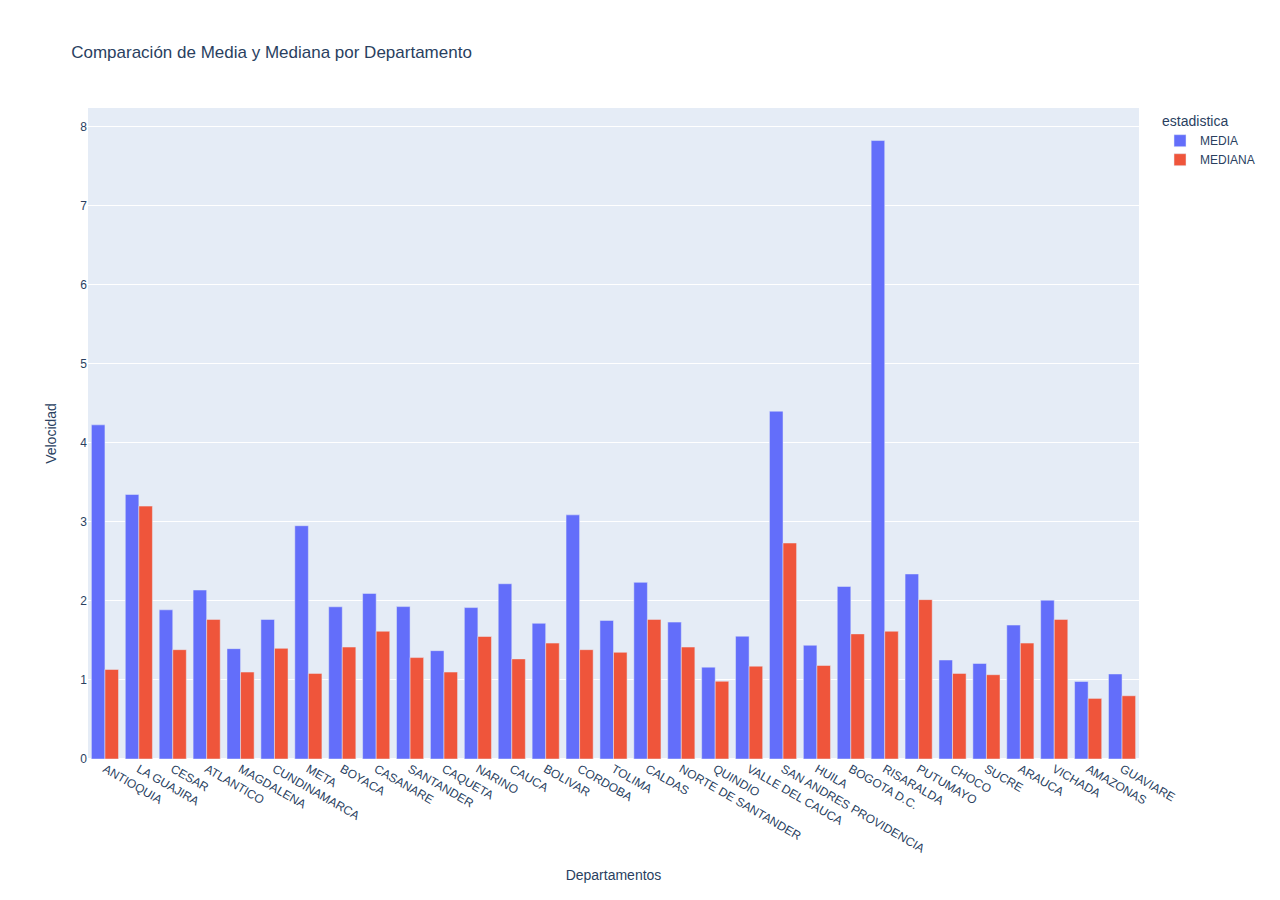
==== static/graphs/departamento_media_mediana.html @ 96f7b8e5 "Add graficas de departamentos" ====
<html>
<head><meta charset="utf-8" /></head>
<body>
    <div>                        <script type="text/javascript">window.PlotlyConfig = {MathJaxConfig: 'local'};</script>
        <script type="text/javascript">/**
* plotly.js v2.27.0
* Copyright 2012-2023, Plotly, Inc.
* All rights reserved.
* Licensed under the MIT license
*/
/*! For license information please see plotly.min.js.LICENSE.txt */
!function(t,e){"object"==typeof exports&&"object"==typeof module?module.exports=e():"function"==typeof define&&define.amd?define([],e):"object"==typeof exports?exports.Plotly=e():t.Plotly=e()}(self,(function(){return function(){var t={98847:function(t,e,r){"use strict";var n=r(71828),i={"X,X div":'direction:ltr;font-family:"Open Sans",verdana,arial,sans-serif;margin:0;padding:0;',"X input,X button":'font-family:"Open Sans",verdana,arial,sans-serif;',"X input:focus,X button:focus":"outline:none;","X a":"text-decoration:none;","X a:hover":"text-decoration:none;","X .crisp":"shape-rendering:crispEdges;","X .user-select-none":"-webkit-user-select:none;-moz-user-select:none;-ms-user-select:none;-o-user-select:none;user-select:none;","X svg":"overflow:hidden;","X svg a":"fill:#447adb;","X svg a:hover":"fill:#3c6dc5;","X .main-svg":"position:absolute;top:0;left:0;pointer-events:none;","X .main-svg .draglayer":"pointer-events:all;","X .cursor-default":"cursor:default;","X .cursor-pointer":"cursor:pointer;","X .cursor-crosshair":"cursor:crosshair;","X .cursor-move":"cursor:move;","X .cursor-col-resize":"cursor:col-resize;","X .cursor-row-resize":"cursor:row-resize;","X .cursor-ns-resize":"cursor:ns-resize;","X .cursor-ew-resize":"cursor:ew-resize;","X .cursor-sw-resize":"cursor:sw-resize;","X .cursor-s-resize":"cursor:s-resize;","X .cursor-se-resize":"cursor:se-resize;","X .cursor-w-resize":"cursor:w-resize;","X .cursor-e-resize":"cursor:e-resize;","X .cursor-nw-resize":"cursor:nw-resize;","X .cursor-n-resize":"cursor:n-resize;","X .cursor-ne-resize":"cursor:ne-resize;","X .cursor-grab":"cursor:-webkit-grab;cursor:grab;","X .modebar":"position:absolute;top:2px;right:2px;","X .ease-bg":"-webkit-transition:background-color .3s ease 0s;-moz-transition:background-color .3s ease 0s;-ms-transition:background-color .3s ease 0s;-o-transition:background-color .3s ease 0s;transition:background-color .3s ease 0s;","X .modebar--hover>:not(.watermark)":"opacity:0;-webkit-transition:opacity .3s ease 0s;-moz-transition:opacity .3s ease 0s;-ms-transition:opacity .3s ease 0s;-o-transition:opacity .3s ease 0s;transition:opacity .3s ease 0s;","X:hover .modebar--hover .modebar-group":"opacity:1;","X .modebar-group":"float:left;display:inline-block;box-sizing:border-box;padding-left:8px;position:relative;vertical-align:middle;white-space:nowrap;","X .modebar-btn":"position:relative;font-size:16px;padding:3px 4px;height:22px;cursor:pointer;line-height:normal;box-sizing:border-box;","X .modebar-btn svg":"position:relative;top:2px;","X .modebar.vertical":"display:flex;flex-direction:column;flex-wrap:wrap;align-content:flex-end;max-height:100%;","X .modebar.vertical svg":"top:-1px;","X .modebar.vertical .modebar-group":"display:block;float:none;padding-left:0px;padding-bottom:8px;","X .modebar.vertical .modebar-group .modebar-btn":"display:block;text-align:center;","X [data-title]:before,X [data-title]:after":"position:absolute;-webkit-transform:translate3d(0, 0, 0);-moz-transform:translate3d(0, 0, 0);-ms-transform:translate3d(0, 0, 0);-o-transform:translate3d(0, 0, 0);transform:translate3d(0, 0, 0);display:none;opacity:0;z-index:1001;pointer-events:none;top:110%;right:50%;","X [data-title]:hover:before,X [data-title]:hover:after":"display:block;opacity:1;","X [data-title]:before":'content:"";position:absolute;background:rgba(0,0,0,0);border:6px solid rgba(0,0,0,0);z-index:1002;margin-top:-12px;border-bottom-color:#69738a;margin-right:-6px;',"X [data-title]:after":"content:attr(data-title);background:#69738a;color:#fff;padding:8px 10px;font-size:12px;line-height:12px;white-space:nowrap;margin-right:-18px;border-radius:2px;","X .vertical [data-title]:before,X .vertical [data-title]:after":"top:0%;right:200%;","X .vertical [data-title]:before":"border:6px solid rgba(0,0,0,0);border-left-color:#69738a;margin-top:8px;margin-right:-30px;",Y:'font-family:"Open Sans",verdana,arial,sans-serif;position:fixed;top:50px;right:20px;z-index:10000;font-size:10pt;max-width:180px;',"Y p":"margin:0;","Y .notifier-note":"min-width:180px;max-width:250px;border:1px solid #fff;z-index:3000;margin:0;background-color:#8c97af;background-color:rgba(140,151,175,.9);color:#fff;padding:10px;overflow-wrap:break-word;word-wrap:break-word;-ms-hyphens:auto;-webkit-hyphens:auto;hyphens:auto;","Y .notifier-close":"color:#fff;opacity:.8;float:right;padding:0 5px;background:none;border:none;font-size:20px;font-weight:bold;line-height:20px;","Y .notifier-close:hover":"color:#444;text-decoration:none;cursor:pointer;"};for(var a in i){var o=a.replace(/^,/," ,").replace(/X/g,".js-plotly-plot .plotly").replace(/Y/g,".plotly-notifier");n.addStyleRule(o,i[a])}},98222:function(t,e,r){"use strict";t.exports=r(82887)},27206:function(t,e,r){"use strict";t.exports=r(60822)},59893:function(t,e,r){"use strict";t.exports=r(23381)},5224:function(t,e,r){"use strict";t.exports=r(83832)},59509:function(t,e,r){"use strict";t.exports=r(72201)},75557:function(t,e,r){"use strict";t.exports=r(91815)},40338:function(t,e,r){"use strict";t.exports=r(21462)},35080:function(t,e,r){"use strict";t.exports=r(51319)},61396:function(t,e,r){"use strict";t.exports=r(57516)},40549:function(t,e,r){"use strict";t.exports=r(98128)},49866:function(t,e,r){"use strict";t.exports=r(99442)},36089:function(t,e,r){"use strict";t.exports=r(93740)},19548:function(t,e,r){"use strict";t.exports=r(8729)},35831:function(t,e,r){"use strict";t.exports=r(93814)},61039:function(t,e,r){"use strict";t.exports=r(14382)},97040:function(t,e,r){"use strict";t.exports=r(51759)},77986:function(t,e,r){"use strict";t.exports=r(10421)},24296:function(t,e,r){"use strict";t.exports=r(43102)},58872:function(t,e,r){"use strict";t.exports=r(92165)},29626:function(t,e,r){"use strict";t.exports=r(3325)},65591:function(t,e,r){"use strict";t.exports=r(36071)},69738:function(t,e,r){"use strict";t.exports=r(43905)},92650:function(t,e,r){"use strict";t.exports=r(35902)},35630:function(t,e,r){"use strict";t.exports=r(69816)},73434:function(t,e,r){"use strict";t.exports=r(94507)},27909:function(t,e,r){"use strict";var n=r(19548);n.register([r(27206),r(5224),r(58872),r(65591),r(69738),r(92650),r(49866),r(25743),r(6197),r(97040),r(85461),r(73434),r(54201),r(81299),r(47645),r(35630),r(77986),r(83043),r(93005),r(96881),r(4534),r(50581),r(40549),r(77900),r(47582),r(35080),r(21641),r(17280),r(5861),r(29626),r(10021),r(65317),r(96268),r(61396),r(35831),r(16122),r(46163),r(40344),r(40338),r(48131),r(36089),r(55334),r(75557),r(19440),r(99488),r(59893),r(97393),r(98222),r(61039),r(24296),r(66398),r(59509)]),t.exports=n},46163:function(t,e,r){"use strict";t.exports=r(15154)},96881:function(t,e,r){"use strict";t.exports=r(64943)},50581:function(t,e,r){"use strict";t.exports=r(21164)},55334:function(t,e,r){"use strict";t.exports=r(54186)},65317:function(t,e,r){"use strict";t.exports=r(94873)},10021:function(t,e,r){"use strict";t.exports=r(67618)},54201:function(t,e,r){"use strict";t.exports=r(58810)},5861:function(t,e,r){"use strict";t.exports=r(20593)},16122:function(t,e,r){"use strict";t.exports=r(29396)},83043:function(t,e,r){"use strict";t.exports=r(13551)},48131:function(t,e,r){"use strict";t.exports=r(46858)},47582:function(t,e,r){"use strict";t.exports=r(17988)},21641:function(t,e,r){"use strict";t.exports=r(68868)},96268:function(t,e,r){"use strict";t.exports=r(20467)},19440:function(t,e,r){"use strict";t.exports=r(91271)},99488:function(t,e,r){"use strict";t.exports=r(21461)},97393:function(t,e,r){"use strict";t.exports=r(85956)},25743:function(t,e,r){"use strict";t.exports=r(52979)},66398:function(t,e,r){"use strict";t.exports=r(32275)},17280:function(t,e,r){"use strict";t.exports=r(6419)},77900:function(t,e,r){"use strict";t.exports=r(61510)},81299:function(t,e,r){"use strict";t.exports=r(87619)},93005:function(t,e,r){"use strict";t.exports=r(93601)},40344:function(t,e,r){"use strict";t.exports=r(96595)},47645:function(t,e,r){"use strict";t.exports=r(70954)},6197:function(t,e,r){"use strict";t.exports=r(47462)},4534:function(t,e,r){"use strict";t.exports=r(17659)},85461:function(t,e,r){"use strict";t.exports=r(19990)},82884:function(t){"use strict";t.exports=[{path:"",backoff:0},{path:"M-2.4,-3V3L0.6,0Z",backoff:.6},{path:"M-3.7,-2.5V2.5L1.3,0Z",backoff:1.3},{path:"M-4.45,-3L-1.65,-0.2V0.2L-4.45,3L1.55,0Z",backoff:1.55},{path:"M-2.2,-2.2L-0.2,-0.2V0.2L-2.2,2.2L-1.4,3L1.6,0L-1.4,-3Z",backoff:1.6},{path:"M-4.4,-2.1L-0.6,-0.2V0.2L-4.4,2.1L-4,3L2,0L-4,-3Z",backoff:2},{path:"M2,0A2,2 0 1,1 0,-2A2,2 0 0,1 2,0Z",backoff:0,noRotate:!0},{path:"M2,2V-2H-2V2Z",backoff:0,noRotate:!0}]},50215:function(t,e,r){"use strict";var n=r(82884),i=r(41940),a=r(85555),o=r(44467).templatedArray;r(24695),t.exports=o("annotation",{visible:{valType:"boolean",dflt:!0,editType:"calc+arraydraw"},text:{valType:"string",editType:"calc+arraydraw"},textangle:{valType:"angle",dflt:0,editType:"calc+arraydraw"},font:i({editType:"calc+arraydraw",colorEditType:"arraydraw"}),width:{valType:"number",min:1,dflt:null,editType:"calc+arraydraw"},height:{valType:"number",min:1,dflt:null,editType:"calc+arraydraw"},opacity:{valType:"number",min:0,max:1,dflt:1,editType:"arraydraw"},align:{valType:"enumerated",values:["left","center","right"],dflt:"center",editType:"arraydraw"},valign:{valType:"enumerated",values:["top","middle","bottom"],dflt:"middle",editType:"arraydraw"},bgcolor:{valType:"color",dflt:"rgba(0,0,0,0)",editType:"arraydraw"},bordercolor:{valType:"color",dflt:"rgba(0,0,0,0)",editType:"arraydraw"},borderpad:{valType:"number",min:0,dflt:1,editType:"calc+arraydraw"},borderwidth:{valType:"number",min:0,dflt:1,editType:"calc+arraydraw"},showarrow:{valType:"boolean",dflt:!0,editType:"calc+arraydraw"},arrowcolor:{valType:"color",editType:"arraydraw"},arrowhead:{valType:"integer",min:0,max:n.length,dflt:1,editType:"arraydraw"},startarrowhead:{valType:"integer",min:0,max:n.length,dflt:1,editType:"arraydraw"},arrowside:{valType:"flaglist",flags:["end","start"],extras:["none"],dflt:"end",editType:"arraydraw"},arrowsize:{valType:"number",min:.3,dflt:1,editType:"calc+arraydraw"},startarrowsize:{valType:"number",min:.3,dflt:1,editType:"calc+arraydraw"},arrowwidth:{valType:"number",min:.1,editType:"calc+arraydraw"},standoff:{valType:"number",min:0,dflt:0,editType:"calc+arraydraw"},startstandoff:{valType:"number",min:0,dflt:0,editType:"calc+arraydraw"},ax:{valType:"any",editType:"calc+arraydraw"},ay:{valType:"any",editType:"calc+arraydraw"},axref:{valType:"enumerated",dflt:"pixel",values:["pixel",a.idRegex.x.toString()],editType:"calc"},ayref:{valType:"enumerated",dflt:"pixel",values:["pixel",a.idRegex.y.toString()],editType:"calc"},xref:{valType:"enumerated",values:["paper",a.idRegex.x.toString()],editType:"calc"},x:{valType:"any",editType:"calc+arraydraw"},xanchor:{valType:"enumerated",values:["auto","left","center","right"],dflt:"auto",editType:"calc+arraydraw"},xshift:{valType:"number",dflt:0,editType:"calc+arraydraw"},yref:{valType:"enumerated",values:["paper",a.idRegex.y.toString()],editType:"calc"},y:{valType:"any",editType:"calc+arraydraw"},yanchor:{valType:"enumerated",values:["auto","top","middle","bottom"],dflt:"auto",editType:"calc+arraydraw"},yshift:{valType:"number",dflt:0,editType:"calc+arraydraw"},clicktoshow:{valType:"enumerated",values:[!1,"onoff","onout"],dflt:!1,editType:"arraydraw"},xclick:{valType:"any",editType:"arraydraw"},yclick:{valType:"any",editType:"arraydraw"},hovertext:{valType:"string",editType:"arraydraw"},hoverlabel:{bgcolor:{valType:"color",editType:"arraydraw"},bordercolor:{valType:"color",editType:"arraydraw"},font:i({editType:"arraydraw"}),editType:"arraydraw"},captureevents:{valType:"boolean",editType:"arraydraw"},editType:"calc",_deprecated:{ref:{valType:"string",editType:"calc"}}})},3749:function(t,e,r){"use strict";var n=r(71828),i=r(89298),a=r(92605).draw;function o(t){var e=t._fullLayout;n.filterVisible(e.annotations).forEach((function(e){var r=i.getFromId(t,e.xref),n=i.getFromId(t,e.yref),a=i.getRefType(e.xref),o=i.getRefType(e.yref);e._extremes={},"range"===a&&s(e,r),"range"===o&&s(e,n)}))}function s(t,e){var r,n=e._id,a=n.charAt(0),o=t[a],s=t["a"+a],l=t[a+"ref"],u=t["a"+a+"ref"],c=t["_"+a+"padplus"],f=t["_"+a+"padminus"],h={x:1,y:-1}[a]*t[a+"shift"],p=3*t.arrowsize*t.arrowwidth||0,d=p+h,v=p-h,g=3*t.startarrowsize*t.arrowwidth||0,y=g+h,m=g-h;if(u===l){var x=i.findExtremes(e,[e.r2c(o)],{ppadplus:d,ppadminus:v}),b=i.findExtremes(e,[e.r2c(s)],{ppadplus:Math.max(c,y),ppadminus:Math.max(f,m)});r={min:[x.min[0],b.min[0]],max:[x.max[0],b.max[0]]}}else y=s?y+s:y,m=s?m-s:m,r=i.findExtremes(e,[e.r2c(o)],{ppadplus:Math.max(c,d,y),ppadminus:Math.max(f,v,m)});t._extremes[n]=r}t.exports=function(t){var e=t._fullLayout;if(n.filterVisible(e.annotations).length&&t._fullData.length)return n.syncOrAsync([a,o],t)}},44317:function(t,e,r){"use strict";var n=r(71828),i=r(73972),a=r(44467).arrayEditor;function o(t,e){var r,n,i,a,o,l,u,c=t._fullLayout.annotations,f=[],h=[],p=[],d=(e||[]).length;for(r=0;r<c.length;r++)if(a=(i=c[r]).clicktoshow){for(n=0;n<d;n++)if(l=(o=e[n]).xaxis,u=o.yaxis,l._id===i.xref&&u._id===i.yref&&l.d2r(o.x)===s(i._xclick,l)&&u.d2r(o.y)===s(i._yclick,u)){(i.visible?"onout"===a?h:p:f).push(r);break}n===d&&i.visible&&"onout"===a&&h.push(r)}return{on:f,off:h,explicitOff:p}}function s(t,e){return"log"===e.type?e.l2r(t):e.d2r(t)}t.exports={hasClickToShow:function(t,e){var r=o(t,e);return r.on.length>0||r.explicitOff.length>0},onClick:function(t,e){var r,s,l=o(t,e),u=l.on,c=l.off.concat(l.explicitOff),f={},h=t._fullLayout.annotations;if(u.length||c.length){for(r=0;r<u.length;r++)(s=a(t.layout,"annotations",h[u[r]])).modifyItem("visible",!0),n.extendFlat(f,s.getUpdateObj());for(r=0;r<c.length;r++)(s=a(t.layout,"annotations",h[c[r]])).modifyItem("visible",!1),n.extendFlat(f,s.getUpdateObj());return i.call("update",t,{},f)}}}},25625:function(t,e,r){"use strict";var n=r(71828),i=r(7901);t.exports=function(t,e,r,a){a("opacity");var o=a("bgcolor"),s=a("bordercolor"),l=i.opacity(s);a("borderpad");var u=a("borderwidth"),c=a("showarrow");if(a("text",c?" ":r._dfltTitle.annotation),a("textangle"),n.coerceFont(a,"font",r.font),a("width"),a("align"),a("height")&&a("valign"),c){var f,h,p=a("arrowside");-1!==p.indexOf("end")&&(f=a("arrowhead"),h=a("arrowsize")),-1!==p.indexOf("start")&&(a("startarrowhead",f),a("startarrowsize",h)),a("arrowcolor",l?e.bordercolor:i.defaultLine),a("arrowwidth",2*(l&&u||1)),a("standoff"),a("startstandoff")}var d=a("hovertext"),v=r.hoverlabel||{};if(d){var g=a("hoverlabel.bgcolor",v.bgcolor||(i.opacity(o)?i.rgb(o):i.defaultLine)),y=a("hoverlabel.bordercolor",v.bordercolor||i.contrast(g));n.coerceFont(a,"hoverlabel.font",{family:v.font.family,size:v.font.size,color:v.font.color||y})}a("captureevents",!!d)}},94128:function(t,e,r){"use strict";var n=r(92770),i=r(58163);t.exports=function(t,e,r,a){e=e||{};var o="log"===r&&"linear"===e.type,s="linear"===r&&"log"===e.type;if(o||s)for(var l,u,c=t._fullLayout.annotations,f=e._id.charAt(0),h=0;h<c.length;h++)l=c[h],u="annotations["+h+"].",l[f+"ref"]===e._id&&p(f),l["a"+f+"ref"]===e._id&&p("a"+f);function p(t){var r=l[t],s=null;s=o?i(r,e.range):Math.pow(10,r),n(s)||(s=null),a(u+t,s)}}},84046:function(t,e,r){"use strict";var n=r(71828),i=r(89298),a=r(85501),o=r(25625),s=r(50215);function l(t,e,r){function a(r,i){return n.coerce(t,e,s,r,i)}var l=a("visible"),u=a("clicktoshow");if(l||u){o(t,e,r,a);for(var c=e.showarrow,f=["x","y"],h=[-10,-30],p={_fullLayout:r},d=0;d<2;d++){var v=f[d],g=i.coerceRef(t,e,p,v,"","paper");if("paper"!==g&&i.getFromId(p,g)._annIndices.push(e._index),i.coercePosition(e,p,a,g,v,.5),c){var y="a"+v,m=i.coerceRef(t,e,p,y,"pixel",["pixel","paper"]);"pixel"!==m&&m!==g&&(m=e[y]="pixel");var x="pixel"===m?h[d]:.4;i.coercePosition(e,p,a,m,y,x)}a(v+"anchor"),a(v+"shift")}if(n.noneOrAll(t,e,["x","y"]),c&&n.noneOrAll(t,e,["ax","ay"]),u){var b=a("xclick"),_=a("yclick");e._xclick=void 0===b?e.x:i.cleanPosition(b,p,e.xref),e._yclick=void 0===_?e.y:i.cleanPosition(_,p,e.yref)}}}t.exports=function(t,e){a(t,e,{name:"annotations",handleItemDefaults:l})}},92605:function(t,e,r){"use strict";var n=r(39898),i=r(73972),a=r(74875),o=r(71828),s=o.strTranslate,l=r(89298),u=r(7901),c=r(91424),f=r(30211),h=r(63893),p=r(6964),d=r(28569),v=r(44467).arrayEditor,g=r(13011);function y(t,e){var r=t._fullLayout.annotations[e]||{},n=l.getFromId(t,r.xref),i=l.getFromId(t,r.yref);n&&n.setScale(),i&&i.setScale(),x(t,r,e,!1,n,i)}function m(t,e,r,n,i){var a=i[r],o=i[r+"ref"],s=-1!==r.indexOf("y"),u="domain"===l.getRefType(o),c=s?n.h:n.w;return t?u?a+(s?-e:e)/t._length:t.p2r(t.r2p(a)+e):a+(s?-e:e)/c}function x(t,e,r,a,y,x){var b,_,w=t._fullLayout,T=t._fullLayout._size,k=t._context.edits;a?(b="annotation-"+a,_=a+".annotations"):(b="annotation",_="annotations");var A=v(t.layout,_,e),M=A.modifyBase,S=A.modifyItem,E=A.getUpdateObj;w._infolayer.selectAll("."+b+'[data-index="'+r+'"]').remove();var L="clip"+w._uid+"_ann"+r;if(e._input&&!1!==e.visible){var C={x:{},y:{}},P=+e.textangle||0,O=w._infolayer.append("g").classed(b,!0).attr("data-index",String(r)).style("opacity",e.opacity),I=O.append("g").classed("annotation-text-g",!0),D=k[e.showarrow?"annotationTail":"annotationPosition"],z=e.captureevents||k.annotationText||D,R=I.append("g").style("pointer-events",z?"all":null).call(p,"pointer").on("click",(function(){t._dragging=!1,t.emit("plotly_clickannotation",Z(n.event))}));e.hovertext&&R.on("mouseover",(function(){var r=e.hoverlabel,n=r.font,i=this.getBoundingClientRect(),a=t.getBoundingClientRect();f.loneHover({x0:i.left-a.left,x1:i.right-a.left,y:(i.top+i.bottom)/2-a.top,text:e.hovertext,color:r.bgcolor,borderColor:r.bordercolor,fontFamily:n.family,fontSize:n.size,fontColor:n.color},{container:w._hoverlayer.node(),outerContainer:w._paper.node(),gd:t})})).on("mouseout",(function(){f.loneUnhover(w._hoverlayer.node())}));var F=e.borderwidth,B=e.borderpad,N=F+B,j=R.append("rect").attr("class","bg").style("stroke-width",F+"px").call(u.stroke,e.bordercolor).call(u.fill,e.bgcolor),U=e.width||e.height,V=w._topclips.selectAll("#"+L).data(U?[0]:[]);V.enter().append("clipPath").classed("annclip",!0).attr("id",L).append("rect"),V.exit().remove();var H=e.font,q=w._meta?o.templateString(e.text,w._meta):e.text,G=R.append("text").classed("annotation-text",!0).text(q);k.annotationText?G.call(h.makeEditable,{delegate:R,gd:t}).call(Y).on("edit",(function(r){e.text=r,this.call(Y),S("text",r),y&&y.autorange&&M(y._name+".autorange",!0),x&&x.autorange&&M(x._name+".autorange",!0),i.call("_guiRelayout",t,E())})):G.call(Y)}else n.selectAll("#"+L).remove();function Z(t){var n={index:r,annotation:e._input,fullAnnotation:e,event:t};return a&&(n.subplotId=a),n}function Y(r){return r.call(c.font,H).attr({"text-anchor":{left:"start",right:"end"}[e.align]||"middle"}),h.convertToTspans(r,t,W),r}function W(){var r=G.selectAll("a");1===r.size()&&r.text()===G.text()&&R.insert("a",":first-child").attr({"xlink:xlink:href":r.attr("xlink:href"),"xlink:xlink:show":r.attr("xlink:show")}).style({cursor:"pointer"}).node().appendChild(j.node());var n=R.select(".annotation-text-math-group"),f=!n.empty(),v=c.bBox((f?n:G).node()),b=v.width,_=v.height,A=e.width||b,z=e.height||_,B=Math.round(A+2*N),H=Math.round(z+2*N);function q(t,e){return"auto"===e&&(e=t<1/3?"left":t>2/3?"right":"center"),{center:0,middle:0,left:.5,bottom:-.5,right:-.5,top:.5}[e]}for(var Y=!1,W=["x","y"],X=0;X<W.length;X++){var J,K,$,Q,tt,et=W[X],rt=e[et+"ref"]||et,nt=e["a"+et+"ref"],it={x:y,y:x}[et],at=(P+("x"===et?0:-90))*Math.PI/180,ot=B*Math.cos(at),st=H*Math.sin(at),lt=Math.abs(ot)+Math.abs(st),ut=e[et+"anchor"],ct=e[et+"shift"]*("x"===et?1:-1),ft=C[et],ht=l.getRefType(rt);if(it&&"domain"!==ht){var pt=it.r2fraction(e[et]);(pt<0||pt>1)&&(nt===rt?((pt=it.r2fraction(e["a"+et]))<0||pt>1)&&(Y=!0):Y=!0),J=it._offset+it.r2p(e[et]),Q=.5}else{var dt="domain"===ht;"x"===et?($=e[et],J=dt?it._offset+it._length*$:J=T.l+T.w*$):($=1-e[et],J=dt?it._offset+it._length*$:J=T.t+T.h*$),Q=e.showarrow?.5:$}if(e.showarrow){ft.head=J;var vt=e["a"+et];if(tt=ot*q(.5,e.xanchor)-st*q(.5,e.yanchor),nt===rt){var gt=l.getRefType(nt);"domain"===gt?("y"===et&&(vt=1-vt),ft.tail=it._offset+it._length*vt):"paper"===gt?"y"===et?(vt=1-vt,ft.tail=T.t+T.h*vt):ft.tail=T.l+T.w*vt:ft.tail=it._offset+it.r2p(vt),K=tt}else ft.tail=J+vt,K=tt+vt;ft.text=ft.tail+tt;var yt=w["x"===et?"width":"height"];if("paper"===rt&&(ft.head=o.constrain(ft.head,1,yt-1)),"pixel"===nt){var mt=-Math.max(ft.tail-3,ft.text),xt=Math.min(ft.tail+3,ft.text)-yt;mt>0?(ft.tail+=mt,ft.text+=mt):xt>0&&(ft.tail-=xt,ft.text-=xt)}ft.tail+=ct,ft.head+=ct}else K=tt=lt*q(Q,ut),ft.text=J+tt;ft.text+=ct,tt+=ct,K+=ct,e["_"+et+"padplus"]=lt/2+K,e["_"+et+"padminus"]=lt/2-K,e["_"+et+"size"]=lt,e["_"+et+"shift"]=tt}if(Y)R.remove();else{var bt=0,_t=0;if("left"!==e.align&&(bt=(A-b)*("center"===e.align?.5:1)),"top"!==e.valign&&(_t=(z-_)*("middle"===e.valign?.5:1)),f)n.select("svg").attr({x:N+bt-1,y:N+_t}).call(c.setClipUrl,U?L:null,t);else{var wt=N+_t-v.top,Tt=N+bt-v.left;G.call(h.positionText,Tt,wt).call(c.setClipUrl,U?L:null,t)}V.select("rect").call(c.setRect,N,N,A,z),j.call(c.setRect,F/2,F/2,B-F,H-F),R.call(c.setTranslate,Math.round(C.x.text-B/2),Math.round(C.y.text-H/2)),I.attr({transform:"rotate("+P+","+C.x.text+","+C.y.text+")"});var kt,At=function(r,n){O.selectAll(".annotation-arrow-g").remove();var l=C.x.head,f=C.y.head,h=C.x.tail+r,p=C.y.tail+n,v=C.x.text+r,b=C.y.text+n,_=o.rotationXYMatrix(P,v,b),w=o.apply2DTransform(_),A=o.apply2DTransform2(_),L=+j.attr("width"),D=+j.attr("height"),z=v-.5*L,F=z+L,B=b-.5*D,N=B+D,U=[[z,B,z,N],[z,N,F,N],[F,N,F,B],[F,B,z,B]].map(A);if(!U.reduce((function(t,e){return t^!!o.segmentsIntersect(l,f,l+1e6,f+1e6,e[0],e[1],e[2],e[3])}),!1)){U.forEach((function(t){var e=o.segmentsIntersect(h,p,l,f,t[0],t[1],t[2],t[3]);e&&(h=e.x,p=e.y)}));var V=e.arrowwidth,H=e.arrowcolor,q=e.arrowside,G=O.append("g").style({opacity:u.opacity(H)}).classed("annotation-arrow-g",!0),Z=G.append("path").attr("d","M"+h+","+p+"L"+l+","+f).style("stroke-width",V+"px").call(u.stroke,u.rgb(H));if(g(Z,q,e),k.annotationPosition&&Z.node().parentNode&&!a){var Y=l,W=f;if(e.standoff){var X=Math.sqrt(Math.pow(l-h,2)+Math.pow(f-p,2));Y+=e.standoff*(h-l)/X,W+=e.standoff*(p-f)/X}var J,K,$=G.append("path").classed("annotation-arrow",!0).classed("anndrag",!0).classed("cursor-move",!0).attr({d:"M3,3H-3V-3H3ZM0,0L"+(h-Y)+","+(p-W),transform:s(Y,W)}).style("stroke-width",V+6+"px").call(u.stroke,"rgba(0,0,0,0)").call(u.fill,"rgba(0,0,0,0)");d.init({element:$.node(),gd:t,prepFn:function(){var t=c.getTranslate(R);J=t.x,K=t.y,y&&y.autorange&&M(y._name+".autorange",!0),x&&x.autorange&&M(x._name+".autorange",!0)},moveFn:function(t,r){var n=w(J,K),i=n[0]+t,a=n[1]+r;R.call(c.setTranslate,i,a),S("x",m(y,t,"x",T,e)),S("y",m(x,r,"y",T,e)),e.axref===e.xref&&S("ax",m(y,t,"ax",T,e)),e.ayref===e.yref&&S("ay",m(x,r,"ay",T,e)),G.attr("transform",s(t,r)),I.attr({transform:"rotate("+P+","+i+","+a+")"})},doneFn:function(){i.call("_guiRelayout",t,E());var e=document.querySelector(".js-notes-box-panel");e&&e.redraw(e.selectedObj)}})}}};e.showarrow&&At(0,0),D&&d.init({element:R.node(),gd:t,prepFn:function(){kt=I.attr("transform")},moveFn:function(t,r){var n="pointer";if(e.showarrow)e.axref===e.xref?S("ax",m(y,t,"ax",T,e)):S("ax",e.ax+t),e.ayref===e.yref?S("ay",m(x,r,"ay",T.w,e)):S("ay",e.ay+r),At(t,r);else{if(a)return;var i,o;if(y)i=m(y,t,"x",T,e);else{var l=e._xsize/T.w,u=e.x+(e._xshift-e.xshift)/T.w-l/2;i=d.align(u+t/T.w,l,0,1,e.xanchor)}if(x)o=m(x,r,"y",T,e);else{var c=e._ysize/T.h,f=e.y-(e._yshift+e.yshift)/T.h-c/2;o=d.align(f-r/T.h,c,0,1,e.yanchor)}S("x",i),S("y",o),y&&x||(n=d.getCursor(y?.5:i,x?.5:o,e.xanchor,e.yanchor))}I.attr({transform:s(t,r)+kt}),p(R,n)},clickFn:function(r,n){e.captureevents&&t.emit("plotly_clickannotation",Z(n))},doneFn:function(){p(R),i.call("_guiRelayout",t,E());var e=document.querySelector(".js-notes-box-panel");e&&e.redraw(e.selectedObj)}})}}}t.exports={draw:function(t){var e=t._fullLayout;e._infolayer.selectAll(".annotation").remove();for(var r=0;r<e.annotations.length;r++)e.annotations[r].visible&&y(t,r);return a.previousPromises(t)},drawOne:y,drawRaw:x}},13011:function(t,e,r){"use strict";var n=r(39898),i=r(7901),a=r(82884),o=r(71828),s=o.strScale,l=o.strRotate,u=o.strTranslate;t.exports=function(t,e,r){var o,c,f,h,p=t.node(),d=a[r.arrowhead||0],v=a[r.startarrowhead||0],g=(r.arrowwidth||1)*(r.arrowsize||1),y=(r.arrowwidth||1)*(r.startarrowsize||1),m=e.indexOf("start")>=0,x=e.indexOf("end")>=0,b=d.backoff*g+r.standoff,_=v.backoff*y+r.startstandoff;if("line"===p.nodeName){o={x:+t.attr("x1"),y:+t.attr("y1")},c={x:+t.attr("x2"),y:+t.attr("y2")};var w=o.x-c.x,T=o.y-c.y;if(h=(f=Math.atan2(T,w))+Math.PI,b&&_&&b+_>Math.sqrt(w*w+T*T))return void D();if(b){if(b*b>w*w+T*T)return void D();var k=b*Math.cos(f),A=b*Math.sin(f);c.x+=k,c.y+=A,t.attr({x2:c.x,y2:c.y})}if(_){if(_*_>w*w+T*T)return void D();var M=_*Math.cos(f),S=_*Math.sin(f);o.x-=M,o.y-=S,t.attr({x1:o.x,y1:o.y})}}else if("path"===p.nodeName){var E=p.getTotalLength(),L="";if(E<b+_)return void D();var C=p.getPointAtLength(0),P=p.getPointAtLength(.1);f=Math.atan2(C.y-P.y,C.x-P.x),o=p.getPointAtLength(Math.min(_,E)),L="0px,"+_+"px,";var O=p.getPointAtLength(E),I=p.getPointAtLength(E-.1);h=Math.atan2(O.y-I.y,O.x-I.x),c=p.getPointAtLength(Math.max(0,E-b)),L+=E-(L?_+b:b)+"px,"+E+"px",t.style("stroke-dasharray",L)}function D(){t.style("stroke-dasharray","0px,100px")}function z(e,a,o,c){e.path&&(e.noRotate&&(o=0),n.select(p.parentNode).append("path").attr({class:t.attr("class"),d:e.path,transform:u(a.x,a.y)+l(180*o/Math.PI)+s(c)}).style({fill:i.rgb(r.arrowcolor),"stroke-width":0}))}m&&z(v,o,f,y),x&&z(d,c,h,g)}},32745:function(t,e,r){"use strict";var n=r(92605),i=r(44317);t.exports={moduleType:"component",name:"annotations",layoutAttributes:r(50215),supplyLayoutDefaults:r(84046),includeBasePlot:r(76325)("annotations"),calcAutorange:r(3749),draw:n.draw,drawOne:n.drawOne,drawRaw:n.drawRaw,hasClickToShow:i.hasClickToShow,onClick:i.onClick,convertCoords:r(94128)}},26997:function(t,e,r){"use strict";var n=r(50215),i=r(30962).overrideAll,a=r(44467).templatedArray;t.exports=i(a("annotation",{visible:n.visible,x:{valType:"any"},y:{valType:"any"},z:{valType:"any"},ax:{valType:"number"},ay:{valType:"number"},xanchor:n.xanchor,xshift:n.xshift,yanchor:n.yanchor,yshift:n.yshift,text:n.text,textangle:n.textangle,font:n.font,width:n.width,height:n.height,opacity:n.opacity,align:n.align,valign:n.valign,bgcolor:n.bgcolor,bordercolor:n.bordercolor,borderpad:n.borderpad,borderwidth:n.borderwidth,showarrow:n.showarrow,arrowcolor:n.arrowcolor,arrowhead:n.arrowhead,startarrowhead:n.startarrowhead,arrowside:n.arrowside,arrowsize:n.arrowsize,startarrowsize:n.startarrowsize,arrowwidth:n.arrowwidth,standoff:n.standoff,startstandoff:n.startstandoff,hovertext:n.hovertext,hoverlabel:n.hoverlabel,captureevents:n.captureevents}),"calc","from-root")},5485:function(t,e,r){"use strict";var n=r(71828),i=r(89298);function a(t,e){var r=e.fullSceneLayout.domain,a=e.fullLayout._size,o={pdata:null,type:"linear",autorange:!1,range:[-1/0,1/0]};t._xa={},n.extendFlat(t._xa,o),i.setConvert(t._xa),t._xa._offset=a.l+r.x[0]*a.w,t._xa.l2p=function(){return.5*(1+t._pdata[0]/t._pdata[3])*a.w*(r.x[1]-r.x[0])},t._ya={},n.extendFlat(t._ya,o),i.setConvert(t._ya),t._ya._offset=a.t+(1-r.y[1])*a.h,t._ya.l2p=function(){return.5*(1-t._pdata[1]/t._pdata[3])*a.h*(r.y[1]-r.y[0])}}t.exports=function(t){for(var e=t.fullSceneLayout.annotations,r=0;r<e.length;r++)a(e[r],t);t.fullLayout._infolayer.selectAll(".annotation-"+t.id).remove()}},20226:function(t,e,r){"use strict";var n=r(71828),i=r(89298),a=r(85501),o=r(25625),s=r(26997);function l(t,e,r,a){function l(r,i){return n.coerce(t,e,s,r,i)}function u(t){var n=t+"axis",a={_fullLayout:{}};return a._fullLayout[n]=r[n],i.coercePosition(e,a,l,t,t,.5)}l("visible")&&(o(t,e,a.fullLayout,l),u("x"),u("y"),u("z"),n.noneOrAll(t,e,["x","y","z"]),e.xref="x",e.yref="y",e.zref="z",l("xanchor"),l("yanchor"),l("xshift"),l("yshift"),e.showarrow&&(e.axref="pixel",e.ayref="pixel",l("ax",-10),l("ay",-30),n.noneOrAll(t,e,["ax","ay"])))}t.exports=function(t,e,r){a(t,e,{name:"annotations",handleItemDefaults:l,fullLayout:r.fullLayout})}},82188:function(t,e,r){"use strict";var n=r(92605).drawRaw,i=r(63538),a=["x","y","z"];t.exports=function(t){for(var e=t.fullSceneLayout,r=t.dataScale,o=e.annotations,s=0;s<o.length;s++){for(var l=o[s],u=!1,c=0;c<3;c++){var f=a[c],h=l[f],p=e[f+"axis"].r2fraction(h);if(p<0||p>1){u=!0;break}}u?t.fullLayout._infolayer.select(".annotation-"+t.id+'[data-index="'+s+'"]').remove():(l._pdata=i(t.glplot.cameraParams,[e.xaxis.r2l(l.x)*r[0],e.yaxis.r2l(l.y)*r[1],e.zaxis.r2l(l.z)*r[2]]),n(t.graphDiv,l,s,t.id,l._xa,l._ya))}}},2468:function(t,e,r){"use strict";var n=r(73972),i=r(71828);t.exports={moduleType:"component",name:"annotations3d",schema:{subplots:{scene:{annotations:r(26997)}}},layoutAttributes:r(26997),handleDefaults:r(20226),includeBasePlot:function(t,e){var r=n.subplotsRegistry.gl3d;if(r)for(var a=r.attrRegex,o=Object.keys(t),s=0;s<o.length;s++){var l=o[s];a.test(l)&&(t[l].annotations||[]).length&&(i.pushUnique(e._basePlotModules,r),i.pushUnique(e._subplots.gl3d,l))}},convert:r(5485),draw:r(82188)}},7561:function(t,e,r){"use strict";t.exports=r(63489),r(94338),r(3961),r(38751),r(86825),r(37715),r(99384),r(43805),r(88874),r(83290),r(29108),r(55422),r(94320),r(31320),r(51367),r(21457)},72201:function(t,e,r){"use strict";var n=r(7561),i=r(71828),a=r(50606),o=a.EPOCHJD,s=a.ONEDAY,l={valType:"enumerated",values:i.sortObjectKeys(n.calendars),editType:"calc",dflt:"gregorian"},u=function(t,e,r,n){var a={};return a[r]=l,i.coerce(t,e,a,r,n)},c="##",f={d:{0:"dd","-":"d"},e:{0:"d","-":"d"},a:{0:"D","-":"D"},A:{0:"DD","-":"DD"},j:{0:"oo","-":"o"},W:{0:"ww","-":"w"},m:{0:"mm","-":"m"},b:{0:"M","-":"M"},B:{0:"MM","-":"MM"},y:{0:"yy","-":"yy"},Y:{0:"yyyy","-":"yyyy"},U:c,w:c,c:{0:"D M d %X yyyy","-":"D M d %X yyyy"},x:{0:"mm/dd/yyyy","-":"mm/dd/yyyy"}},h={};function p(t){var e=h[t];return e||(h[t]=n.instance(t))}function d(t){return i.extendFlat({},l,{description:t})}function v(t){return"Sets the calendar system to use with `"+t+"` date data."}var g={xcalendar:d(v("x"))},y=i.extendFlat({},g,{ycalendar:d(v("y"))}),m=i.extendFlat({},y,{zcalendar:d(v("z"))}),x=d(["Sets the calendar system to use for `range` and `tick0`","if this is a date axis. This does not set the calendar for","interpreting data on this axis, that's specified in the trace","or via the global `layout.calendar`"].join(" "));t.exports={moduleType:"component",name:"calendars",schema:{traces:{scatter:y,bar:y,box:y,heatmap:y,contour:y,histogram:y,histogram2d:y,histogram2dcontour:y,scatter3d:m,surface:m,mesh3d:m,scattergl:y,ohlc:g,candlestick:g},layout:{calendar:d(["Sets the default calendar system to use for interpreting and","displaying dates throughout the plot."].join(" "))},subplots:{xaxis:{calendar:x},yaxis:{calendar:x},scene:{xaxis:{calendar:x},yaxis:{calendar:x},zaxis:{calendar:x}},polar:{radialaxis:{calendar:x}}},transforms:{filter:{valuecalendar:d(["WARNING: All transforms are deprecated and may be removed from the API in next major version.","Sets the calendar system to use for `value`, if it is a date."].join(" ")),targetcalendar:d(["WARNING: All transforms are deprecated and may be removed from the API in next major version.","Sets the calendar system to use for `target`, if it is an","array of dates. If `target` is a string (eg *x*) we use the","corresponding trace attribute (eg `xcalendar`) if it exists,","even if `targetcalendar` is provided."].join(" "))}}},layoutAttributes:l,handleDefaults:u,handleTraceDefaults:function(t,e,r,n){for(var i=0;i<r.length;i++)u(t,e,r[i]+"calendar",n.calendar)},CANONICAL_SUNDAY:{chinese:"2000-01-02",coptic:"2000-01-03",discworld:"2000-01-03",ethiopian:"2000-01-05",hebrew:"5000-01-01",islamic:"1000-01-02",julian:"2000-01-03",mayan:"5000-01-01",nanakshahi:"1000-01-05",nepali:"2000-01-05",persian:"1000-01-01",jalali:"1000-01-01",taiwan:"1000-01-04",thai:"2000-01-04",ummalqura:"1400-01-06"},CANONICAL_TICK:{chinese:"2000-01-01",coptic:"2000-01-01",discworld:"2000-01-01",ethiopian:"2000-01-01",hebrew:"5000-01-01",islamic:"1000-01-01",julian:"2000-01-01",mayan:"5000-01-01",nanakshahi:"1000-01-01",nepali:"2000-01-01",persian:"1000-01-01",jalali:"1000-01-01",taiwan:"1000-01-01",thai:"2000-01-01",ummalqura:"1400-01-01"},DFLTRANGE:{chinese:["2000-01-01","2001-01-01"],coptic:["1700-01-01","1701-01-01"],discworld:["1800-01-01","1801-01-01"],ethiopian:["2000-01-01","2001-01-01"],hebrew:["5700-01-01","5701-01-01"],islamic:["1400-01-01","1401-01-01"],julian:["2000-01-01","2001-01-01"],mayan:["5200-01-01","5201-01-01"],nanakshahi:["0500-01-01","0501-01-01"],nepali:["2000-01-01","2001-01-01"],persian:["1400-01-01","1401-01-01"],jalali:["1400-01-01","1401-01-01"],taiwan:["0100-01-01","0101-01-01"],thai:["2500-01-01","2501-01-01"],ummalqura:["1400-01-01","1401-01-01"]},getCal:p,worldCalFmt:function(t,e,r){for(var n,i,a,l,u,h=Math.floor((e+.05)/s)+o,d=p(r).fromJD(h),v=0;-1!==(v=t.indexOf("%",v));)"0"===(n=t.charAt(v+1))||"-"===n||"_"===n?(a=3,i=t.charAt(v+2),"_"===n&&(n="-")):(i=n,n="0",a=2),(l=f[i])?(u=l===c?c:d.formatDate(l[n]),t=t.substr(0,v)+u+t.substr(v+a),v+=u.length):v+=a;return t}}},22399:function(t,e){"use strict";e.defaults=["#1f77b4","#ff7f0e","#2ca02c","#d62728","#9467bd","#8c564b","#e377c2","#7f7f7f","#bcbd22","#17becf"],e.defaultLine="#444",e.lightLine="#eee",e.background="#fff",e.borderLine="#BEC8D9",e.lightFraction=1e3/11},7901:function(t,e,r){"use strict";var n=r(84267),i=r(92770),a=r(73627).isTypedArray,o=t.exports={},s=r(22399);o.defaults=s.defaults;var l=o.defaultLine=s.defaultLine;o.lightLine=s.lightLine;var u=o.background=s.background;function c(t){if(i(t)||"string"!=typeof t)return t;var e=t.trim();if("rgb"!==e.substr(0,3))return t;var r=e.match(/^rgba?\s*\(([^()]*)\)$/);if(!r)return t;var n=r[1].trim().split(/\s*[\s,]\s*/),a="a"===e.charAt(3)&&4===n.length;if(!a&&3!==n.length)return t;for(var o=0;o<n.length;o++){if(!n[o].length)return t;if(n[o]=Number(n[o]),!(n[o]>=0))return t;if(3===o)n[o]>1&&(n[o]=1);else if(n[o]>=1)return t}var s=Math.round(255*n[0])+", "+Math.round(255*n[1])+", "+Math.round(255*n[2]);return a?"rgba("+s+", "+n[3]+")":"rgb("+s+")"}o.tinyRGB=function(t){var e=t.toRgb();return"rgb("+Math.round(e.r)+", "+Math.round(e.g)+", "+Math.round(e.b)+")"},o.rgb=function(t){return o.tinyRGB(n(t))},o.opacity=function(t){return t?n(t).getAlpha():0},o.addOpacity=function(t,e){var r=n(t).toRgb();return"rgba("+Math.round(r.r)+", "+Math.round(r.g)+", "+Math.round(r.b)+", "+e+")"},o.combine=function(t,e){var r=n(t).toRgb();if(1===r.a)return n(t).toRgbString();var i=n(e||u).toRgb(),a=1===i.a?i:{r:255*(1-i.a)+i.r*i.a,g:255*(1-i.a)+i.g*i.a,b:255*(1-i.a)+i.b*i.a},o={r:a.r*(1-r.a)+r.r*r.a,g:a.g*(1-r.a)+r.g*r.a,b:a.b*(1-r.a)+r.b*r.a};return n(o).toRgbString()},o.contrast=function(t,e,r){var i=n(t);return 1!==i.getAlpha()&&(i=n(o.combine(t,u))),(i.isDark()?e?i.lighten(e):u:r?i.darken(r):l).toString()},o.stroke=function(t,e){var r=n(e);t.style({stroke:o.tinyRGB(r),"stroke-opacity":r.getAlpha()})},o.fill=function(t,e){var r=n(e);t.style({fill:o.tinyRGB(r),"fill-opacity":r.getAlpha()})},o.clean=function(t){if(t&&"object"==typeof t){var e,r,n,i,s=Object.keys(t);for(e=0;e<s.length;e++)if(i=t[n=s[e]],"color"===n.substr(n.length-5))if(Array.isArray(i))for(r=0;r<i.length;r++)i[r]=c(i[r]);else t[n]=c(i);else if("colorscale"===n.substr(n.length-10)&&Array.isArray(i))for(r=0;r<i.length;r++)Array.isArray(i[r])&&(i[r][1]=c(i[r][1]));else if(Array.isArray(i)){var l=i[0];if(!Array.isArray(l)&&l&&"object"==typeof l)for(r=0;r<i.length;r++)o.clean(i[r])}else i&&"object"==typeof i&&!a(i)&&o.clean(i)}}},63583:function(t,e,r){"use strict";var n=r(13838),i=r(41940),a=r(1426).extendFlat,o=r(30962).overrideAll;t.exports=o({orientation:{valType:"enumerated",values:["h","v"],dflt:"v"},thicknessmode:{valType:"enumerated",values:["fraction","pixels"],dflt:"pixels"},thickness:{valType:"number",min:0,dflt:30},lenmode:{valType:"enumerated",values:["fraction","pixels"],dflt:"fraction"},len:{valType:"number",min:0,dflt:1},x:{valType:"number"},xref:{valType:"enumerated",dflt:"paper",values:["container","paper"],editType:"layoutstyle"},xanchor:{valType:"enumerated",values:["left","center","right"]},xpad:{valType:"number",min:0,dflt:10},y:{valType:"number"},yref:{valType:"enumerated",dflt:"paper",values:["container","paper"],editType:"layoutstyle"},yanchor:{valType:"enumerated",values:["top","middle","bottom"]},ypad:{valType:"number",min:0,dflt:10},outlinecolor:n.linecolor,outlinewidth:n.linewidth,bordercolor:n.linecolor,borderwidth:{valType:"number",min:0,dflt:0},bgcolor:{valType:"color",dflt:"rgba(0,0,0,0)"},tickmode:n.minor.tickmode,nticks:n.nticks,tick0:n.tick0,dtick:n.dtick,tickvals:n.tickvals,ticktext:n.ticktext,ticks:a({},n.ticks,{dflt:""}),ticklabeloverflow:a({},n.ticklabeloverflow,{}),ticklabelposition:{valType:"enumerated",values:["outside","inside","outside top","inside top","outside left","inside left","outside right","inside right","outside bottom","inside bottom"],dflt:"outside"},ticklen:n.ticklen,tickwidth:n.tickwidth,tickcolor:n.tickcolor,ticklabelstep:n.ticklabelstep,showticklabels:n.showticklabels,labelalias:n.labelalias,tickfont:i({}),tickangle:n.tickangle,tickformat:n.tickformat,tickformatstops:n.tickformatstops,tickprefix:n.tickprefix,showtickprefix:n.showtickprefix,ticksuffix:n.ticksuffix,showticksuffix:n.showticksuffix,separatethousands:n.separatethousands,exponentformat:n.exponentformat,minexponent:n.minexponent,showexponent:n.showexponent,title:{text:{valType:"string"},font:i({}),side:{valType:"enumerated",values:["right","top","bottom"]}},_deprecated:{title:{valType:"string"},titlefont:i({}),titleside:{valType:"enumerated",values:["right","top","bottom"],dflt:"top"}}},"colorbars","from-root")},30939:function(t){"use strict";t.exports={cn:{colorbar:"colorbar",cbbg:"cbbg",cbfill:"cbfill",cbfills:"cbfills",cbline:"cbline",cblines:"cblines",cbaxis:"cbaxis",cbtitleunshift:"cbtitleunshift",cbtitle:"cbtitle",cboutline:"cboutline",crisp:"crisp",jsPlaceholder:"js-placeholder"}}},62499:function(t,e,r){"use strict";var n=r(71828),i=r(44467),a=r(26218),o=r(38701),s=r(96115),l=r(89426),u=r(63583);t.exports=function(t,e,r){var c=i.newContainer(e,"colorbar"),f=t.colorbar||{};function h(t,e){return n.coerce(f,c,u,t,e)}var p=r.margin||{t:0,b:0,l:0,r:0},d=r.width-p.l-p.r,v=r.height-p.t-p.b,g="v"===h("orientation"),y=h("thicknessmode");h("thickness","fraction"===y?30/(g?d:v):30);var m=h("lenmode");h("len","fraction"===m?1:g?v:d);var x,b,_,w="paper"===h("yref"),T="paper"===h("xref"),k="left";g?(_="middle",k=T?"left":"right",x=T?1.02:1,b=.5):(_=w?"bottom":"top",k="center",x=.5,b=w?1.02:1),n.coerce(f,c,{x:{valType:"number",min:T?-2:0,max:T?3:1,dflt:x}},"x"),n.coerce(f,c,{y:{valType:"number",min:w?-2:0,max:w?3:1,dflt:b}},"y"),h("xanchor",k),h("xpad"),h("yanchor",_),h("ypad"),n.noneOrAll(f,c,["x","y"]),h("outlinecolor"),h("outlinewidth"),h("bordercolor"),h("borderwidth"),h("bgcolor");var A=n.coerce(f,c,{ticklabelposition:{valType:"enumerated",dflt:"outside",values:g?["outside","inside","outside top","inside top","outside bottom","inside bottom"]:["outside","inside","outside left","inside left","outside right","inside right"]}},"ticklabelposition");h("ticklabeloverflow",-1!==A.indexOf("inside")?"hide past domain":"hide past div"),a(f,c,h,"linear");var M=r.font,S={outerTicks:!1,font:M};-1!==A.indexOf("inside")&&(S.bgColor="black"),l(f,c,h,"linear",S),s(f,c,h,"linear",S),o(f,c,h,"linear",S),h("title.text",r._dfltTitle.colorbar);var E=c.showticklabels?c.tickfont:M,L=n.extendFlat({},E,{color:M.color,size:n.bigFont(E.size)});n.coerceFont(h,"title.font",L),h("title.side",g?"top":"right")}},98981:function(t,e,r){"use strict";var n=r(39898),i=r(84267),a=r(74875),o=r(73972),s=r(89298),l=r(28569),u=r(71828),c=u.strTranslate,f=r(1426).extendFlat,h=r(6964),p=r(91424),d=r(7901),v=r(92998),g=r(63893),y=r(52075).flipScale,m=r(71453),x=r(52830),b=r(13838),_=r(18783),w=_.LINE_SPACING,T=_.FROM_TL,k=_.FROM_BR,A=r(30939).cn;t.exports={draw:function(t){var e=t._fullLayout._infolayer.selectAll("g."+A.colorbar).data(function(t){var e,r,n,i,a=t._fullLayout,o=t.calcdata,s=[];function l(t){return f(t,{_fillcolor:null,_line:{color:null,width:null,dash:null},_levels:{start:null,end:null,size:null},_filllevels:null,_fillgradient:null,_zrange:null})}function u(){"function"==typeof i.calc?i.calc(t,n,e):(e._fillgradient=r.reversescale?y(r.colorscale):r.colorscale,e._zrange=[r[i.min],r[i.max]])}for(var c=0;c<o.length;c++){var h=o[c];if((n=h[0].trace)._module){var p=n._module.colorbar;if(!0===n.visible&&p)for(var d=Array.isArray(p),v=d?p:[p],g=0;g<v.length;g++){var m=(i=v[g]).container;(r=m?n[m]:n)&&r.showscale&&((e=l(r.colorbar))._id="cb"+n.uid+(d&&m?"-"+m:""),e._traceIndex=n.index,e._propPrefix=(m?m+".":"")+"colorbar.",e._meta=n._meta,u(),s.push(e))}}}for(var x in a._colorAxes)if((r=a[x]).showscale){var b=a._colorAxes[x];(e=l(r.colorbar))._id="cb"+x,e._propPrefix=x+".colorbar.",e._meta=a._meta,i={min:"cmin",max:"cmax"},"heatmap"!==b[0]&&(n=b[1],i.calc=n._module.colorbar.calc),u(),s.push(e)}return s}(t),(function(t){return t._id}));e.enter().append("g").attr("class",(function(t){return t._id})).classed(A.colorbar,!0),e.each((function(e){var r=n.select(this);u.ensureSingle(r,"rect",A.cbbg),u.ensureSingle(r,"g",A.cbfills),u.ensureSingle(r,"g",A.cblines),u.ensureSingle(r,"g",A.cbaxis,(function(t){t.classed(A.crisp,!0)})),u.ensureSingle(r,"g",A.cbtitleunshift,(function(t){t.append("g").classed(A.cbtitle,!0)})),u.ensureSingle(r,"rect",A.cboutline);var y=function(t,e,r){var o="v"===e.orientation,l=e.len,h=e.lenmode,y=e.thickness,_=e.thicknessmode,M=e.outlinewidth,S=e.borderwidth,E=e.bgcolor,L=e.xanchor,C=e.yanchor,P=e.xpad,O=e.ypad,I=e.x,D=o?e.y:1-e.y,z="paper"===e.yref,R="paper"===e.xref,F=r._fullLayout,B=F._size,N=e._fillcolor,j=e._line,U=e.title,V=U.side,H=e._zrange||n.extent(("function"==typeof N?N:j.color).domain()),q="function"==typeof j.color?j.color:function(){return j.color},G="function"==typeof N?N:function(){return N},Z=e._levels,Y=function(t,e,r){var n,i,a=e._levels,o=[],s=[],l=a.end+a.size/100,u=a.size,c=1.001*r[0]-.001*r[1],f=1.001*r[1]-.001*r[0];for(i=0;i<1e5&&(n=a.start+i*u,!(u>0?n>=l:n<=l));i++)n>c&&n<f&&o.push(n);if(e._fillgradient)s=[0];else if("function"==typeof e._fillcolor){var h=e._filllevels;if(h)for(l=h.end+h.size/100,u=h.size,i=0;i<1e5&&(n=h.start+i*u,!(u>0?n>=l:n<=l));i++)n>r[0]&&n<r[1]&&s.push(n);else(s=o.map((function(t){return t-a.size/2}))).push(s[s.length-1]+a.size)}else e._fillcolor&&"string"==typeof e._fillcolor&&(s=[0]);return a.size<0&&(o.reverse(),s.reverse()),{line:o,fill:s}}(0,e,H),W=Y.fill,X=Y.line,J=Math.round(y*("fraction"===_?o?B.w:B.h:1)),K=J/(o?B.w:B.h),$=Math.round(l*("fraction"===h?o?B.h:B.w:1)),Q=$/(o?B.h:B.w),tt=R?B.w:r._fullLayout.width,et=z?B.h:r._fullLayout.height,rt=Math.round(o?I*tt+P:D*et+O),nt={center:.5,right:1}[L]||0,it={top:1,middle:.5}[C]||0,at=o?I-nt*K:D-it*K,ot=o?D-it*Q:I-nt*Q,st=Math.round(o?et*(1-ot):tt*ot);e._lenFrac=Q,e._thickFrac=K,e._uFrac=at,e._vFrac=ot;var lt=e._axis=function(t,e,r){var n=t._fullLayout,i="v"===e.orientation,a={type:"linear",range:r,tickmode:e.tickmode,nticks:e.nticks,tick0:e.tick0,dtick:e.dtick,tickvals:e.tickvals,ticktext:e.ticktext,ticks:e.ticks,ticklen:e.ticklen,tickwidth:e.tickwidth,tickcolor:e.tickcolor,showticklabels:e.showticklabels,labelalias:e.labelalias,ticklabelposition:e.ticklabelposition,ticklabeloverflow:e.ticklabeloverflow,ticklabelstep:e.ticklabelstep,tickfont:e.tickfont,tickangle:e.tickangle,tickformat:e.tickformat,exponentformat:e.exponentformat,minexponent:e.minexponent,separatethousands:e.separatethousands,showexponent:e.showexponent,showtickprefix:e.showtickprefix,tickprefix:e.tickprefix,showticksuffix:e.showticksuffix,ticksuffix:e.ticksuffix,title:e.title,showline:!0,anchor:"free",side:i?"right":"bottom",position:1},o=i?"y":"x",s={type:"linear",_id:o+e._id},l={letter:o,font:n.font,noHover:!0,noTickson:!0,noTicklabelmode:!0,noInsideRange:!0,calendar:n.calendar};function c(t,e){return u.coerce(a,s,b,t,e)}return m(a,s,c,l,n),x(a,s,c,l),s}(r,e,H);lt.position=K+(o?I+P/B.w:D+O/B.h);var ut=-1!==["top","bottom"].indexOf(V);if(o&&ut&&(lt.title.side=V,lt.titlex=I+P/B.w,lt.titley=ot+("top"===U.side?Q-O/B.h:O/B.h)),o||ut||(lt.title.side=V,lt.titley=D+O/B.h,lt.titlex=ot+P/B.w),j.color&&"auto"===e.tickmode){lt.tickmode="linear",lt.tick0=Z.start;var ct=Z.size,ft=u.constrain($/50,4,15)+1,ht=(H[1]-H[0])/((e.nticks||ft)*ct);if(ht>1){var pt=Math.pow(10,Math.floor(Math.log(ht)/Math.LN10));ct*=pt*u.roundUp(ht/pt,[2,5,10]),(Math.abs(Z.start)/Z.size+1e-6)%1<2e-6&&(lt.tick0=0)}lt.dtick=ct}lt.domain=o?[ot+O/B.h,ot+Q-O/B.h]:[ot+P/B.w,ot+Q-P/B.w],lt.setScale(),t.attr("transform",c(Math.round(B.l),Math.round(B.t)));var dt,vt=t.select("."+A.cbtitleunshift).attr("transform",c(-Math.round(B.l),-Math.round(B.t))),gt=lt.ticklabelposition,yt=lt.title.font.size,mt=t.select("."+A.cbaxis),xt=0,bt=0;function _t(n,i){var a={propContainer:lt,propName:e._propPrefix+"title",traceIndex:e._traceIndex,_meta:e._meta,placeholder:F._dfltTitle.colorbar,containerGroup:t.select("."+A.cbtitle)},o="h"===n.charAt(0)?n.substr(1):"h"+n;t.selectAll("."+o+",."+o+"-math-group").remove(),v.draw(r,n,f(a,i||{}))}return u.syncOrAsync([a.previousPromises,function(){var t,e;(o&&ut||!o&&!ut)&&("top"===V&&(t=P+B.l+tt*I,e=O+B.t+et*(1-ot-Q)+3+.75*yt),"bottom"===V&&(t=P+B.l+tt*I,e=O+B.t+et*(1-ot)-3-.25*yt),"right"===V&&(e=O+B.t+et*D+3+.75*yt,t=P+B.l+tt*ot),_t(lt._id+"title",{attributes:{x:t,y:e,"text-anchor":o?"start":"middle"}}))},function(){if(!o&&!ut||o&&ut){var a,l=t.select("."+A.cbtitle),f=l.select("text"),h=[-M/2,M/2],d=l.select(".h"+lt._id+"title-math-group").node(),v=15.6;if(f.node()&&(v=parseInt(f.node().style.fontSize,10)*w),d?(a=p.bBox(d),bt=a.width,(xt=a.height)>v&&(h[1]-=(xt-v)/2)):f.node()&&!f.classed(A.jsPlaceholder)&&(a=p.bBox(f.node()),bt=a.width,xt=a.height),o){if(xt){if(xt+=5,"top"===V)lt.domain[1]-=xt/B.h,h[1]*=-1;else{lt.domain[0]+=xt/B.h;var y=g.lineCount(f);h[1]+=(1-y)*v}l.attr("transform",c(h[0],h[1])),lt.setScale()}}else bt&&("right"===V&&(lt.domain[0]+=(bt+yt/2)/B.w),l.attr("transform",c(h[0],h[1])),lt.setScale())}t.selectAll("."+A.cbfills+",."+A.cblines).attr("transform",o?c(0,Math.round(B.h*(1-lt.domain[1]))):c(Math.round(B.w*lt.domain[0]),0)),mt.attr("transform",o?c(0,Math.round(-B.t)):c(Math.round(-B.l),0));var m=t.select("."+A.cbfills).selectAll("rect."+A.cbfill).attr("style","").data(W);m.enter().append("rect").classed(A.cbfill,!0).attr("style",""),m.exit().remove();var x=H.map(lt.c2p).map(Math.round).sort((function(t,e){return t-e}));m.each((function(t,a){var s=[0===a?H[0]:(W[a]+W[a-1])/2,a===W.length-1?H[1]:(W[a]+W[a+1])/2].map(lt.c2p).map(Math.round);o&&(s[1]=u.constrain(s[1]+(s[1]>s[0])?1:-1,x[0],x[1]));var l=n.select(this).attr(o?"x":"y",rt).attr(o?"y":"x",n.min(s)).attr(o?"width":"height",Math.max(J,2)).attr(o?"height":"width",Math.max(n.max(s)-n.min(s),2));if(e._fillgradient)p.gradient(l,r,e._id,o?"vertical":"horizontalreversed",e._fillgradient,"fill");else{var c=G(t).replace("e-","");l.attr("fill",i(c).toHexString())}}));var b=t.select("."+A.cblines).selectAll("path."+A.cbline).data(j.color&&j.width?X:[]);b.enter().append("path").classed(A.cbline,!0),b.exit().remove(),b.each((function(t){var e=rt,r=Math.round(lt.c2p(t))+j.width/2%1;n.select(this).attr("d","M"+(o?e+","+r:r+","+e)+(o?"h":"v")+J).call(p.lineGroupStyle,j.width,q(t),j.dash)})),mt.selectAll("g."+lt._id+"tick,path").remove();var _=rt+J+(M||0)/2-("outside"===e.ticks?1:0),T=s.calcTicks(lt),k=s.getTickSigns(lt)[2];return s.drawTicks(r,lt,{vals:"inside"===lt.ticks?s.clipEnds(lt,T):T,layer:mt,path:s.makeTickPath(lt,_,k),transFn:s.makeTransTickFn(lt)}),s.drawLabels(r,lt,{vals:T,layer:mt,transFn:s.makeTransTickLabelFn(lt),labelFns:s.makeLabelFns(lt,_)})},function(){if(o&&!ut||!o&&ut){var t,i,a=lt.position||0,s=lt._offset+lt._length/2;if("right"===V)i=s,t=B.l+tt*a+10+yt*(lt.showticklabels?1:.5);else if(t=s,"bottom"===V&&(i=B.t+et*a+10+(-1===gt.indexOf("inside")?lt.tickfont.size:0)+("intside"!==lt.ticks&&e.ticklen||0)),"top"===V){var l=U.text.split("<br>").length;i=B.t+et*a+10-J-w*yt*l}_t((o?"h":"v")+lt._id+"title",{avoid:{selection:n.select(r).selectAll("g."+lt._id+"tick"),side:V,offsetTop:o?0:B.t,offsetLeft:o?B.l:0,maxShift:o?F.width:F.height},attributes:{x:t,y:i,"text-anchor":"middle"},transform:{rotate:o?-90:0,offset:0}})}},a.previousPromises,function(){var n,s=J+M/2;-1===gt.indexOf("inside")&&(n=p.bBox(mt.node()),s+=o?n.width:n.height),dt=vt.select("text");var u=0,f=o&&"top"===V,v=!o&&"right"===V,g=0;if(dt.node()&&!dt.classed(A.jsPlaceholder)){var m,x=vt.select(".h"+lt._id+"title-math-group").node();x&&(o&&ut||!o&&!ut)?(u=(n=p.bBox(x)).width,m=n.height):(u=(n=p.bBox(vt.node())).right-B.l-(o?rt:st),m=n.bottom-B.t-(o?st:rt),o||"top"!==V||(s+=n.height,g=n.height)),v&&(dt.attr("transform",c(u/2+yt/2,0)),u*=2),s=Math.max(s,o?u:m)}var b=2*(o?P:O)+s+S+M/2,w=0;!o&&U.text&&"bottom"===C&&D<=0&&(b+=w=b/2,g+=w),F._hColorbarMoveTitle=w,F._hColorbarMoveCBTitle=g;var N=S+M,j=(o?rt:st)-N/2-(o?P:0),H=(o?st:rt)-(o?$:O+g-w);t.select("."+A.cbbg).attr("x",j).attr("y",H).attr(o?"width":"height",Math.max(b-w,2)).attr(o?"height":"width",Math.max($+N,2)).call(d.fill,E).call(d.stroke,e.bordercolor).style("stroke-width",S);var q=v?Math.max(u-10,0):0;t.selectAll("."+A.cboutline).attr("x",(o?rt:st+P)+q).attr("y",(o?st+O-$:rt)+(f?xt:0)).attr(o?"width":"height",Math.max(J,2)).attr(o?"height":"width",Math.max($-(o?2*O+xt:2*P+q),2)).call(d.stroke,e.outlinecolor).style({fill:"none","stroke-width":M});var G=o?nt*b:0,Z=o?0:(1-it)*b-g;if(G=R?B.l-G:-G,Z=z?B.t-Z:-Z,t.attr("transform",c(G,Z)),!o&&(S||i(E).getAlpha()&&!i.equals(F.paper_bgcolor,E))){var Y=mt.selectAll("text"),W=Y[0].length,X=t.select("."+A.cbbg).node(),K=p.bBox(X),Q=p.getTranslate(t);Y.each((function(t,e){var r=W-1;if(0===e||e===r){var n,i=p.bBox(this),a=p.getTranslate(this);if(e===r){var o=i.right+a.x;(n=K.right+Q.x+st-S-2+I-o)>0&&(n=0)}else if(0===e){var s=i.left+a.x;(n=K.left+Q.x+st+S+2-s)<0&&(n=0)}n&&(W<3?this.setAttribute("transform","translate("+n+",0) "+this.getAttribute("transform")):this.setAttribute("visibility","hidden"))}}))}var tt={},et=T[L],at=k[L],ot=T[C],ct=k[C],ft=b-J;o?("pixels"===h?(tt.y=D,tt.t=$*ot,tt.b=$*ct):(tt.t=tt.b=0,tt.yt=D+l*ot,tt.yb=D-l*ct),"pixels"===_?(tt.x=I,tt.l=b*et,tt.r=b*at):(tt.l=ft*et,tt.r=ft*at,tt.xl=I-y*et,tt.xr=I+y*at)):("pixels"===h?(tt.x=I,tt.l=$*et,tt.r=$*at):(tt.l=tt.r=0,tt.xl=I+l*et,tt.xr=I-l*at),"pixels"===_?(tt.y=1-D,tt.t=b*ot,tt.b=b*ct):(tt.t=ft*ot,tt.b=ft*ct,tt.yt=D-y*ot,tt.yb=D+y*ct));var ht=e.y<.5?"b":"t",pt=e.x<.5?"l":"r";r._fullLayout._reservedMargin[e._id]={};var bt={r:F.width-j-G,l:j+tt.r,b:F.height-H-Z,t:H+tt.b};R&&z?a.autoMargin(r,e._id,tt):R?r._fullLayout._reservedMargin[e._id][ht]=bt[ht]:z||o?r._fullLayout._reservedMargin[e._id][pt]=bt[pt]:r._fullLayout._reservedMargin[e._id][ht]=bt[ht]}],r)}(r,e,t);y&&y.then&&(t._promises||[]).push(y),t._context.edits.colorbarPosition&&function(t,e,r){var n,i,a,s="v"===e.orientation,u=r._fullLayout._size;l.init({element:t.node(),gd:r,prepFn:function(){n=t.attr("transform"),h(t)},moveFn:function(r,o){t.attr("transform",n+c(r,o)),i=l.align((s?e._uFrac:e._vFrac)+r/u.w,s?e._thickFrac:e._lenFrac,0,1,e.xanchor),a=l.align((s?e._vFrac:1-e._uFrac)-o/u.h,s?e._lenFrac:e._thickFrac,0,1,e.yanchor);var f=l.getCursor(i,a,e.xanchor,e.yanchor);h(t,f)},doneFn:function(){if(h(t),void 0!==i&&void 0!==a){var n={};n[e._propPrefix+"x"]=i,n[e._propPrefix+"y"]=a,void 0!==e._traceIndex?o.call("_guiRestyle",r,n,e._traceIndex):o.call("_guiRelayout",r,n)}}})}(r,e,t)})),e.exit().each((function(e){a.autoMargin(t,e._id)})).remove(),e.order()}}},76228:function(t,e,r){"use strict";var n=r(71828);t.exports=function(t){return n.isPlainObject(t.colorbar)}},12311:function(t,e,r){"use strict";t.exports={moduleType:"component",name:"colorbar",attributes:r(63583),supplyDefaults:r(62499),draw:r(98981).draw,hasColorbar:r(76228)}},50693:function(t,e,r){"use strict";var n=r(63583),i=r(30587).counter,a=r(78607),o=r(63282).scales;function s(t){return"`"+t+"`"}a(o),t.exports=function(t,e){t=t||"";var r,a=(e=e||{}).cLetter||"c",l=("onlyIfNumerical"in e?e.onlyIfNumerical:Boolean(t),"noScale"in e?e.noScale:"marker.line"===t),u="showScaleDflt"in e?e.showScaleDflt:"z"===a,c="string"==typeof e.colorscaleDflt?o[e.colorscaleDflt]:null,f=e.editTypeOverride||"",h=t?t+".":"";"colorAttr"in e?(r=e.colorAttr,e.colorAttr):s(h+(r={z:"z",c:"color"}[a]));var p=a+"auto",d=a+"min",v=a+"max",g=a+"mid",y=(s(h+p),s(h+d),s(h+v),{});y[d]=y[v]=void 0;var m={};m[p]=!1;var x={};return"color"===r&&(x.color={valType:"color",arrayOk:!0,editType:f||"style"},e.anim&&(x.color.anim=!0)),x[p]={valType:"boolean",dflt:!0,editType:"calc",impliedEdits:y},x[d]={valType:"number",dflt:null,editType:f||"plot",impliedEdits:m},x[v]={valType:"number",dflt:null,editType:f||"plot",impliedEdits:m},x[g]={valType:"number",dflt:null,editType:"calc",impliedEdits:y},x.colorscale={valType:"colorscale",editType:"calc",dflt:c,impliedEdits:{autocolorscale:!1}},x.autocolorscale={valType:"boolean",dflt:!1!==e.autoColorDflt,editType:"calc",impliedEdits:{colorscale:void 0}},x.reversescale={valType:"boolean",dflt:!1,editType:"plot"},l||(x.showscale={valType:"boolean",dflt:u,editType:"calc"},x.colorbar=n),e.noColorAxis||(x.coloraxis={valType:"subplotid",regex:i("coloraxis"),dflt:null,editType:"calc"}),x}},78803:function(t,e,r){"use strict";var n=r(92770),i=r(71828),a=r(52075).extractOpts;t.exports=function(t,e,r){var o,s=t._fullLayout,l=r.vals,u=r.containerStr,c=u?i.nestedProperty(e,u).get():e,f=a(c),h=!1!==f.auto,p=f.min,d=f.max,v=f.mid,g=function(){return i.aggNums(Math.min,null,l)},y=function(){return i.aggNums(Math.max,null,l)};void 0===p?p=g():h&&(p=c._colorAx&&n(p)?Math.min(p,g()):g()),void 0===d?d=y():h&&(d=c._colorAx&&n(d)?Math.max(d,y()):y()),h&&void 0!==v&&(d-v>v-p?p=v-(d-v):d-v<v-p&&(d=v+(v-p))),p===d&&(p-=.5,d+=.5),f._sync("min",p),f._sync("max",d),f.autocolorscale&&(o=p*d<0?s.colorscale.diverging:p>=0?s.colorscale.sequential:s.colorscale.sequentialminus,f._sync("colorscale",o))}},33046:function(t,e,r){"use strict";var n=r(71828),i=r(52075).hasColorscale,a=r(52075).extractOpts;t.exports=function(t,e){function r(t,e){var r=t["_"+e];void 0!==r&&(t[e]=r)}function o(t,i){var o=i.container?n.nestedProperty(t,i.container).get():t;if(o)if(o.coloraxis)o._colorAx=e[o.coloraxis];else{var s=a(o),l=s.auto;(l||void 0===s.min)&&r(o,i.min),(l||void 0===s.max)&&r(o,i.max),s.autocolorscale&&r(o,"colorscale")}}for(var s=0;s<t.length;s++){var l=t[s],u=l._module.colorbar;if(u)if(Array.isArray(u))for(var c=0;c<u.length;c++)o(l,u[c]);else o(l,u);i(l,"marker.line")&&o(l,{container:"marker.line",min:"cmin",max:"cmax"})}for(var f in e._colorAxes)o(e[f],{min:"cmin",max:"cmax"})}},1586:function(t,e,r){"use strict";var n=r(92770),i=r(71828),a=r(76228),o=r(62499),s=r(63282).isValid,l=r(73972).traceIs;function u(t,e){var r=e.slice(0,e.length-1);return e?i.nestedProperty(t,r).get()||{}:t}t.exports=function t(e,r,c,f,h){var p=h.prefix,d=h.cLetter,v="_module"in r,g=u(e,p),y=u(r,p),m=u(r._template||{},p)||{},x=function(){return delete e.coloraxis,delete r.coloraxis,t(e,r,c,f,h)};if(v){var b=c._colorAxes||{},_=f(p+"coloraxis");if(_){var w=l(r,"contour")&&i.nestedProperty(r,"contours.coloring").get()||"heatmap",T=b[_];return void(T?(T[2].push(x),T[0]!==w&&(T[0]=!1,i.warn(["Ignoring coloraxis:",_,"setting","as it is linked to incompatible colorscales."].join(" ")))):b[_]=[w,r,[x]])}}var k=g[d+"min"],A=g[d+"max"],M=n(k)&&n(A)&&k<A;f(p+d+"auto",!M)?f(p+d+"mid"):(f(p+d+"min"),f(p+d+"max"));var S,E,L=g.colorscale,C=m.colorscale;void 0!==L&&(S=!s(L)),void 0!==C&&(S=!s(C)),f(p+"autocolorscale",S),f(p+"colorscale"),f(p+"reversescale"),"marker.line."!==p&&(p&&v&&(E=a(g)),f(p+"showscale",E)&&(p&&m&&(y._template=m),o(g,y,c)))}},52075:function(t,e,r){"use strict";var n=r(39898),i=r(84267),a=r(92770),o=r(71828),s=r(7901),l=r(63282).isValid,u=["showscale","autocolorscale","colorscale","reversescale","colorbar"],c=["min","max","mid","auto"];function f(t){var e,r,n,i=t._colorAx,a=i||t,o={};for(r=0;r<u.length;r++)o[n=u[r]]=a[n];if(i)for(e="c",r=0;r<c.length;r++)o[n=c[r]]=a["c"+n];else{var s;for(r=0;r<c.length;r++)((s="c"+(n=c[r]))in a||(s="z"+n)in a)&&(o[n]=a[s]);e=s.charAt(0)}return o._sync=function(t,r){var n=-1!==c.indexOf(t)?e+t:t;a[n]=a["_"+n]=r},o}function h(t){for(var e=f(t),r=e.min,n=e.max,i=e.reversescale?p(e.colorscale):e.colorscale,a=i.length,o=new Array(a),s=new Array(a),l=0;l<a;l++){var u=i[l];o[l]=r+u[0]*(n-r),s[l]=u[1]}return{domain:o,range:s}}function p(t){for(var e=t.length,r=new Array(e),n=e-1,i=0;n>=0;n--,i++){var a=t[n];r[i]=[1-a[0],a[1]]}return r}function d(t,e){e=e||{};for(var r=t.domain,o=t.range,l=o.length,u=new Array(l),c=0;c<l;c++){var f=i(o[c]).toRgb();u[c]=[f.r,f.g,f.b,f.a]}var h,p=n.scale.linear().domain(r).range(u).clamp(!0),d=e.noNumericCheck,g=e.returnArray;return(h=d&&g?p:d?function(t){return v(p(t))}:g?function(t){return a(t)?p(t):i(t).isValid()?t:s.defaultLine}:function(t){return a(t)?v(p(t)):i(t).isValid()?t:s.defaultLine}).domain=p.domain,h.range=function(){return o},h}function v(t){var e={r:t[0],g:t[1],b:t[2],a:t[3]};return i(e).toRgbString()}t.exports={hasColorscale:function(t,e,r){var n=e?o.nestedProperty(t,e).get()||{}:t,i=n[r||"color"],s=!1;if(o.isArrayOrTypedArray(i))for(var u=0;u<i.length;u++)if(a(i[u])){s=!0;break}return o.isPlainObject(n)&&(s||!0===n.showscale||a(n.cmin)&&a(n.cmax)||l(n.colorscale)||o.isPlainObject(n.colorbar))},extractOpts:f,extractScale:h,flipScale:p,makeColorScaleFunc:d,makeColorScaleFuncFromTrace:function(t,e){return d(h(t),e)}}},21081:function(t,e,r){"use strict";var n=r(63282),i=r(52075);t.exports={moduleType:"component",name:"colorscale",attributes:r(50693),layoutAttributes:r(72673),supplyLayoutDefaults:r(30959),handleDefaults:r(1586),crossTraceDefaults:r(33046),calc:r(78803),scales:n.scales,defaultScale:n.defaultScale,getScale:n.get,isValidScale:n.isValid,hasColorscale:i.hasColorscale,extractOpts:i.extractOpts,extractScale:i.extractScale,flipScale:i.flipScale,makeColorScaleFunc:i.makeColorScaleFunc,makeColorScaleFuncFromTrace:i.makeColorScaleFuncFromTrace}},72673:function(t,e,r){"use strict";var n=r(1426).extendFlat,i=r(50693),a=r(63282).scales;t.exports={editType:"calc",colorscale:{editType:"calc",sequential:{valType:"colorscale",dflt:a.Reds,editType:"calc"},sequentialminus:{valType:"colorscale",dflt:a.Blues,editType:"calc"},diverging:{valType:"colorscale",dflt:a.RdBu,editType:"calc"}},coloraxis:n({_isSubplotObj:!0,editType:"calc"},i("",{colorAttr:"corresponding trace color array(s)",noColorAxis:!0,showScaleDflt:!0}))}},30959:function(t,e,r){"use strict";var n=r(71828),i=r(44467),a=r(72673),o=r(1586);t.exports=function(t,e){function r(r,i){return n.coerce(t,e,a,r,i)}r("colorscale.sequential"),r("colorscale.sequentialminus"),r("colorscale.diverging");var s,l,u=e._colorAxes;function c(t,e){return n.coerce(s,l,a.coloraxis,t,e)}for(var f in u){var h=u[f];if(h[0])s=t[f]||{},(l=i.newContainer(e,f,"coloraxis"))._name=f,o(s,l,e,c,{prefix:"",cLetter:"c"});else{for(var p=0;p<h[2].length;p++)h[2][p]();delete e._colorAxes[f]}}}},63282:function(t,e,r){"use strict";var n=r(84267),i={Greys:[[0,"rgb(0,0,0)"],[1,"rgb(255,255,255)"]],YlGnBu:[[0,"rgb(8,29,88)"],[.125,"rgb(37,52,148)"],[.25,"rgb(34,94,168)"],[.375,"rgb(29,145,192)"],[.5,"rgb(65,182,196)"],[.625,"rgb(127,205,187)"],[.75,"rgb(199,233,180)"],[.875,"rgb(237,248,217)"],[1,"rgb(255,255,217)"]],Greens:[[0,"rgb(0,68,27)"],[.125,"rgb(0,109,44)"],[.25,"rgb(35,139,69)"],[.375,"rgb(65,171,93)"],[.5,"rgb(116,196,118)"],[.625,"rgb(161,217,155)"],[.75,"rgb(199,233,192)"],[.875,"rgb(229,245,224)"],[1,"rgb(247,252,245)"]],YlOrRd:[[0,"rgb(128,0,38)"],[.125,"rgb(189,0,38)"],[.25,"rgb(227,26,28)"],[.375,"rgb(252,78,42)"],[.5,"rgb(253,141,60)"],[.625,"rgb(254,178,76)"],[.75,"rgb(254,217,118)"],[.875,"rgb(255,237,160)"],[1,"rgb(255,255,204)"]],Bluered:[[0,"rgb(0,0,255)"],[1,"rgb(255,0,0)"]],RdBu:[[0,"rgb(5,10,172)"],[.35,"rgb(106,137,247)"],[.5,"rgb(190,190,190)"],[.6,"rgb(220,170,132)"],[.7,"rgb(230,145,90)"],[1,"rgb(178,10,28)"]],Reds:[[0,"rgb(220,220,220)"],[.2,"rgb(245,195,157)"],[.4,"rgb(245,160,105)"],[1,"rgb(178,10,28)"]],Blues:[[0,"rgb(5,10,172)"],[.35,"rgb(40,60,190)"],[.5,"rgb(70,100,245)"],[.6,"rgb(90,120,245)"],[.7,"rgb(106,137,247)"],[1,"rgb(220,220,220)"]],Picnic:[[0,"rgb(0,0,255)"],[.1,"rgb(51,153,255)"],[.2,"rgb(102,204,255)"],[.3,"rgb(153,204,255)"],[.4,"rgb(204,204,255)"],[.5,"rgb(255,255,255)"],[.6,"rgb(255,204,255)"],[.7,"rgb(255,153,255)"],[.8,"rgb(255,102,204)"],[.9,"rgb(255,102,102)"],[1,"rgb(255,0,0)"]],Rainbow:[[0,"rgb(150,0,90)"],[.125,"rgb(0,0,200)"],[.25,"rgb(0,25,255)"],[.375,"rgb(0,152,255)"],[.5,"rgb(44,255,150)"],[.625,"rgb(151,255,0)"],[.75,"rgb(255,234,0)"],[.875,"rgb(255,111,0)"],[1,"rgb(255,0,0)"]],Portland:[[0,"rgb(12,51,131)"],[.25,"rgb(10,136,186)"],[.5,"rgb(242,211,56)"],[.75,"rgb(242,143,56)"],[1,"rgb(217,30,30)"]],Jet:[[0,"rgb(0,0,131)"],[.125,"rgb(0,60,170)"],[.375,"rgb(5,255,255)"],[.625,"rgb(255,255,0)"],[.875,"rgb(250,0,0)"],[1,"rgb(128,0,0)"]],Hot:[[0,"rgb(0,0,0)"],[.3,"rgb(230,0,0)"],[.6,"rgb(255,210,0)"],[1,"rgb(255,255,255)"]],Blackbody:[[0,"rgb(0,0,0)"],[.2,"rgb(230,0,0)"],[.4,"rgb(230,210,0)"],[.7,"rgb(255,255,255)"],[1,"rgb(160,200,255)"]],Earth:[[0,"rgb(0,0,130)"],[.1,"rgb(0,180,180)"],[.2,"rgb(40,210,40)"],[.4,"rgb(230,230,50)"],[.6,"rgb(120,70,20)"],[1,"rgb(255,255,255)"]],Electric:[[0,"rgb(0,0,0)"],[.15,"rgb(30,0,100)"],[.4,"rgb(120,0,100)"],[.6,"rgb(160,90,0)"],[.8,"rgb(230,200,0)"],[1,"rgb(255,250,220)"]],Viridis:[[0,"#440154"],[.06274509803921569,"#48186a"],[.12549019607843137,"#472d7b"],[.18823529411764706,"#424086"],[.25098039215686274,"#3b528b"],[.3137254901960784,"#33638d"],[.3764705882352941,"#2c728e"],[.4392156862745098,"#26828e"],[.5019607843137255,"#21918c"],[.5647058823529412,"#1fa088"],[.6274509803921569,"#28ae80"],[.6901960784313725,"#3fbc73"],[.7529411764705882,"#5ec962"],[.8156862745098039,"#84d44b"],[.8784313725490196,"#addc30"],[.9411764705882353,"#d8e219"],[1,"#fde725"]],Cividis:[[0,"rgb(0,32,76)"],[.058824,"rgb(0,42,102)"],[.117647,"rgb(0,52,110)"],[.176471,"rgb(39,63,108)"],[.235294,"rgb(60,74,107)"],[.294118,"rgb(76,85,107)"],[.352941,"rgb(91,95,109)"],[.411765,"rgb(104,106,112)"],[.470588,"rgb(117,117,117)"],[.529412,"rgb(131,129,120)"],[.588235,"rgb(146,140,120)"],[.647059,"rgb(161,152,118)"],[.705882,"rgb(176,165,114)"],[.764706,"rgb(192,177,109)"],[.823529,"rgb(209,191,102)"],[.882353,"rgb(225,204,92)"],[.941176,"rgb(243,219,79)"],[1,"rgb(255,233,69)"]]},a=i.RdBu;function o(t){var e=0;if(!Array.isArray(t)||t.length<2)return!1;if(!t[0]||!t[t.length-1])return!1;if(0!=+t[0][0]||1!=+t[t.length-1][0])return!1;for(var r=0;r<t.length;r++){var i=t[r];if(2!==i.length||+i[0]<e||!n(i[1]).isValid())return!1;e=+i[0]}return!0}t.exports={scales:i,defaultScale:a,get:function(t,e){if(e||(e=a),!t)return e;function r(){try{t=i[t]||JSON.parse(t)}catch(r){t=e}}return"string"==typeof t&&(r(),"string"==typeof t&&r()),o(t)?t:e},isValid:function(t){return void 0!==i[t]||o(t)}}},92807:function(t){"use strict";t.exports=function(t,e,r,n,i){var a=(t-r)/(n-r),o=a+e/(n-r),s=(a+o)/2;return"left"===i||"bottom"===i?a:"center"===i||"middle"===i?s:"right"===i||"top"===i?o:a<2/3-s?a:o>4/3-s?o:s}},70461:function(t,e,r){"use strict";var n=r(71828),i=[["sw-resize","s-resize","se-resize"],["w-resize","move","e-resize"],["nw-resize","n-resize","ne-resize"]];t.exports=function(t,e,r,a){return t="left"===r?0:"center"===r?1:"right"===r?2:n.constrain(Math.floor(3*t),0,2),e="bottom"===a?0:"middle"===a?1:"top"===a?2:n.constrain(Math.floor(3*e),0,2),i[e][t]}},64505:function(t,e){"use strict";e.selectMode=function(t){return"lasso"===t||"select"===t},e.drawMode=function(t){return"drawclosedpath"===t||"drawopenpath"===t||"drawline"===t||"drawrect"===t||"drawcircle"===t},e.openMode=function(t){return"drawline"===t||"drawopenpath"===t},e.rectMode=function(t){return"select"===t||"drawline"===t||"drawrect"===t||"drawcircle"===t},e.freeMode=function(t){return"lasso"===t||"drawclosedpath"===t||"drawopenpath"===t},e.selectingOrDrawing=function(t){return e.freeMode(t)||e.rectMode(t)}},28569:function(t,e,r){"use strict";var n=r(48956),i=r(57035),a=r(38520),o=r(71828).removeElement,s=r(85555),l=t.exports={};l.align=r(92807),l.getCursor=r(70461);var u=r(26041);function c(){var t=document.createElement("div");t.className="dragcover";var e=t.style;return e.position="fixed",e.left=0,e.right=0,e.top=0,e.bottom=0,e.zIndex=999999999,e.background="none",document.body.appendChild(t),t}function f(t){return n(t.changedTouches?t.changedTouches[0]:t,document.body)}l.unhover=u.wrapped,l.unhoverRaw=u.raw,l.init=function(t){var e,r,n,u,h,p,d,v,g=t.gd,y=1,m=g._context.doubleClickDelay,x=t.element;g._mouseDownTime||(g._mouseDownTime=0),x.style.pointerEvents="all",x.onmousedown=_,a?(x._ontouchstart&&x.removeEventListener("touchstart",x._ontouchstart),x._ontouchstart=_,x.addEventListener("touchstart",_,{passive:!1})):x.ontouchstart=_;var b=t.clampFn||function(t,e,r){return Math.abs(t)<r&&(t=0),Math.abs(e)<r&&(e=0),[t,e]};function _(a){g._dragged=!1,g._dragging=!0;var o=f(a);e=o[0],r=o[1],d=a.target,p=a,v=2===a.buttons||a.ctrlKey,void 0===a.clientX&&void 0===a.clientY&&(a.clientX=e,a.clientY=r),(n=(new Date).getTime())-g._mouseDownTime<m?y+=1:(y=1,g._mouseDownTime=n),t.prepFn&&t.prepFn(a,e,r),i&&!v?(h=c()).style.cursor=window.getComputedStyle(x).cursor:i||(h=document,u=window.getComputedStyle(document.documentElement).cursor,document.documentElement.style.cursor=window.getComputedStyle(x).cursor),document.addEventListener("mouseup",T),document.addEventListener("touchend",T),!1!==t.dragmode&&(a.preventDefault(),document.addEventListener("mousemove",w),document.addEventListener("touchmove",w,{passive:!1}))}function w(n){n.preventDefault();var i=f(n),a=t.minDrag||s.MINDRAG,o=b(i[0]-e,i[1]-r,a),u=o[0],c=o[1];(u||c)&&(g._dragged=!0,l.unhover(g,n)),g._dragged&&t.moveFn&&!v&&(g._dragdata={element:x,dx:u,dy:c},t.moveFn(u,c))}function T(e){if(delete g._dragdata,!1!==t.dragmode&&(e.preventDefault(),document.removeEventListener("mousemove",w),document.removeEventListener("touchmove",w)),document.removeEventListener("mouseup",T),document.removeEventListener("touchend",T),i?o(h):u&&(h.documentElement.style.cursor=u,u=null),g._dragging){if(g._dragging=!1,(new Date).getTime()-g._mouseDownTime>m&&(y=Math.max(y-1,1)),g._dragged)t.doneFn&&t.doneFn();else if(t.clickFn&&t.clickFn(y,p),!v){var r;try{r=new MouseEvent("click",e)}catch(t){var n=f(e);(r=document.createEvent("MouseEvents")).initMouseEvent("click",e.bubbles,e.cancelable,e.view,e.detail,e.screenX,e.screenY,n[0],n[1],e.ctrlKey,e.altKey,e.shiftKey,e.metaKey,e.button,e.relatedTarget)}d.dispatchEvent(r)}g._dragging=!1,g._dragged=!1}else g._dragged=!1}},l.coverSlip=c},26041:function(t,e,r){"use strict";var n=r(11086),i=r(79990),a=r(24401).getGraphDiv,o=r(26675),s=t.exports={};s.wrapped=function(t,e,r){(t=a(t))._fullLayout&&i.clear(t._fullLayout._uid+o.HOVERID),s.raw(t,e,r)},s.raw=function(t,e){var r=t._fullLayout,i=t._hoverdata;e||(e={}),e.target&&!t._dragged&&!1===n.triggerHandler(t,"plotly_beforehover",e)||(r._hoverlayer.selectAll("g").remove(),r._hoverlayer.selectAll("line").remove(),r._hoverlayer.selectAll("circle").remove(),t._hoverdata=void 0,e.target&&i&&t.emit("plotly_unhover",{event:e,points:i}))}},79952:function(t,e){"use strict";e.P={valType:"string",values:["solid","dot","dash","longdash","dashdot","longdashdot"],dflt:"solid",editType:"style"},e.u={shape:{valType:"enumerated",values:["","/","\\","x","-","|","+","."],dflt:"",arrayOk:!0,editType:"style"},fillmode:{valType:"enumerated",values:["replace","overlay"],dflt:"replace",editType:"style"},bgcolor:{valType:"color",arrayOk:!0,editType:"style"},fgcolor:{valType:"color",arrayOk:!0,editType:"style"},fgopacity:{valType:"number",editType:"style",min:0,max:1},size:{valType:"number",min:0,dflt:8,arrayOk:!0,editType:"style"},solidity:{valType:"number",min:0,max:1,dflt:.3,arrayOk:!0,editType:"style"},editType:"style"}},91424:function(t,e,r){"use strict";var n=r(39898),i=r(71828),a=i.numberFormat,o=r(92770),s=r(84267),l=r(73972),u=r(7901),c=r(21081),f=i.strTranslate,h=r(63893),p=r(77922),d=r(18783).LINE_SPACING,v=r(37822).DESELECTDIM,g=r(34098),y=r(39984),m=r(23469).appendArrayPointValue,x=t.exports={};function b(t,e,r){var n=e.fillpattern,i=n&&x.getPatternAttr(n.shape,0,"");if(i){var a=x.getPatternAttr(n.bgcolor,0,null),o=x.getPatternAttr(n.fgcolor,0,null),s=n.fgopacity,l=x.getPatternAttr(n.size,0,8),c=x.getPatternAttr(n.solidity,0,.3),f=e.uid;x.pattern(t,"point",r,f,i,l,c,void 0,n.fillmode,a,o,s)}else e.fillcolor&&t.call(u.fill,e.fillcolor)}x.font=function(t,e,r,n){i.isPlainObject(e)&&(n=e.color,r=e.size,e=e.family),e&&t.style("font-family",e),r+1&&t.style("font-size",r+"px"),n&&t.call(u.fill,n)},x.setPosition=function(t,e,r){t.attr("x",e).attr("y",r)},x.setSize=function(t,e,r){t.attr("width",e).attr("height",r)},x.setRect=function(t,e,r,n,i){t.call(x.setPosition,e,r).call(x.setSize,n,i)},x.translatePoint=function(t,e,r,n){var i=r.c2p(t.x),a=n.c2p(t.y);return!!(o(i)&&o(a)&&e.node())&&("text"===e.node().nodeName?e.attr("x",i).attr("y",a):e.attr("transform",f(i,a)),!0)},x.translatePoints=function(t,e,r){t.each((function(t){var i=n.select(this);x.translatePoint(t,i,e,r)}))},x.hideOutsideRangePoint=function(t,e,r,n,i,a){e.attr("display",r.isPtWithinRange(t,i)&&n.isPtWithinRange(t,a)?null:"none")},x.hideOutsideRangePoints=function(t,e){if(e._hasClipOnAxisFalse){var r=e.xaxis,i=e.yaxis;t.each((function(e){var a=e[0].trace,o=a.xcalendar,s=a.ycalendar,u=l.traceIs(a,"bar-like")?".bartext":".point,.textpoint";t.selectAll(u).each((function(t){x.hideOutsideRangePoint(t,n.select(this),r,i,o,s)}))}))}},x.crispRound=function(t,e,r){return e&&o(e)?t._context.staticPlot?e:e<1?1:Math.round(e):r||0},x.singleLineStyle=function(t,e,r,n,i){e.style("fill","none");var a=(((t||[])[0]||{}).trace||{}).line||{},o=r||a.width||0,s=i||a.dash||"";u.stroke(e,n||a.color),x.dashLine(e,s,o)},x.lineGroupStyle=function(t,e,r,i){t.style("fill","none").each((function(t){var a=(((t||[])[0]||{}).trace||{}).line||{},o=e||a.width||0,s=i||a.dash||"";n.select(this).call(u.stroke,r||a.color).call(x.dashLine,s,o)}))},x.dashLine=function(t,e,r){r=+r||0,e=x.dashStyle(e,r),t.style({"stroke-dasharray":e,"stroke-width":r+"px"})},x.dashStyle=function(t,e){e=+e||1;var r=Math.max(e,3);return"solid"===t?t="":"dot"===t?t=r+"px,"+r+"px":"dash"===t?t=3*r+"px,"+3*r+"px":"longdash"===t?t=5*r+"px,"+5*r+"px":"dashdot"===t?t=3*r+"px,"+r+"px,"+r+"px,"+r+"px":"longdashdot"===t&&(t=5*r+"px,"+2*r+"px,"+r+"px,"+2*r+"px"),t},x.singleFillStyle=function(t,e){var r=n.select(t.node());b(t,((r.data()[0]||[])[0]||{}).trace||{},e)},x.fillGroupStyle=function(t,e){t.style("stroke-width",0).each((function(t){var r=n.select(this);t[0].trace&&b(r,t[0].trace,e)}))};var _=r(90998);x.symbolNames=[],x.symbolFuncs=[],x.symbolBackOffs=[],x.symbolNeedLines={},x.symbolNoDot={},x.symbolNoFill={},x.symbolList=[],Object.keys(_).forEach((function(t){var e=_[t],r=e.n;x.symbolList.push(r,String(r),t,r+100,String(r+100),t+"-open"),x.symbolNames[r]=t,x.symbolFuncs[r]=e.f,x.symbolBackOffs[r]=e.backoff||0,e.needLine&&(x.symbolNeedLines[r]=!0),e.noDot?x.symbolNoDot[r]=!0:x.symbolList.push(r+200,String(r+200),t+"-dot",r+300,String(r+300),t+"-open-dot"),e.noFill&&(x.symbolNoFill[r]=!0)}));var w=x.symbolNames.length;function T(t,e,r,n){var i=t%100;return x.symbolFuncs[i](e,r,n)+(t>=200?"M0,0.5L0.5,0L0,-0.5L-0.5,0Z":"")}x.symbolNumber=function(t){if(o(t))t=+t;else if("string"==typeof t){var e=0;t.indexOf("-open")>0&&(e=100,t=t.replace("-open","")),t.indexOf("-dot")>0&&(e+=200,t=t.replace("-dot","")),(t=x.symbolNames.indexOf(t))>=0&&(t+=e)}return t%100>=w||t>=400?0:Math.floor(Math.max(t,0))};var k={x1:1,x2:0,y1:0,y2:0},A={x1:0,x2:0,y1:1,y2:0},M=a("~f"),S={radial:{node:"radialGradient"},radialreversed:{node:"radialGradient",reversed:!0},horizontal:{node:"linearGradient",attrs:k},horizontalreversed:{node:"linearGradient",attrs:k,reversed:!0},vertical:{node:"linearGradient",attrs:A},verticalreversed:{node:"linearGradient",attrs:A,reversed:!0}};x.gradient=function(t,e,r,a,o,l){for(var c=o.length,f=S[a],h=new Array(c),p=0;p<c;p++)f.reversed?h[c-1-p]=[M(100*(1-o[p][0])),o[p][1]]:h[p]=[M(100*o[p][0]),o[p][1]];var d=e._fullLayout,v="g"+d._uid+"-"+r,g=d._defs.select(".gradients").selectAll("#"+v).data([a+h.join(";")],i.identity);g.exit().remove(),g.enter().append(f.node).each((function(){var t=n.select(this);f.attrs&&t.attr(f.attrs),t.attr("id",v);var e=t.selectAll("stop").data(h);e.exit().remove(),e.enter().append("stop"),e.each((function(t){var e=s(t[1]);n.select(this).attr({offset:t[0]+"%","stop-color":u.tinyRGB(e),"stop-opacity":e.getAlpha()})}))})),t.style(l,V(v,e)).style(l+"-opacity",null),t.classed("gradient_filled",!0)},x.pattern=function(t,e,r,a,o,l,c,f,h,p,d,v){var g="legend"===e;f&&("overlay"===h?(p=f,d=u.contrast(p)):(p=void 0,d=f));var y,m,x,b,_,w,T,k,A,M=r._fullLayout,S="p"+M._uid+"-"+a,E={},L=s(d),C=u.tinyRGB(L),P=v*L.getAlpha();switch(o){case"/":y=l*Math.sqrt(2),m=l*Math.sqrt(2),w="path",E={d:x="M-"+y/4+","+m/4+"l"+y/2+",-"+m/2+"M0,"+m+"L"+y+",0M"+y/4*3+","+m/4*5+"l"+y/2+",-"+m/2,opacity:P,stroke:C,"stroke-width":(b=c*l)+"px"};break;case"\\":y=l*Math.sqrt(2),m=l*Math.sqrt(2),w="path",E={d:x="M"+y/4*3+",-"+m/4+"l"+y/2+","+m/2+"M0,0L"+y+","+m+"M-"+y/4+","+m/4*3+"l"+y/2+","+m/2,opacity:P,stroke:C,"stroke-width":(b=c*l)+"px"};break;case"x":y=l*Math.sqrt(2),m=l*Math.sqrt(2),x="M-"+y/4+","+m/4+"l"+y/2+",-"+m/2+"M0,"+m+"L"+y+",0M"+y/4*3+","+m/4*5+"l"+y/2+",-"+m/2+"M"+y/4*3+",-"+m/4+"l"+y/2+","+m/2+"M0,0L"+y+","+m+"M-"+y/4+","+m/4*3+"l"+y/2+","+m/2,b=l-l*Math.sqrt(1-c),w="path",E={d:x,opacity:P,stroke:C,"stroke-width":b+"px"};break;case"|":w="path",w="path",E={d:x="M"+(y=l)/2+",0L"+y/2+","+(m=l),opacity:P,stroke:C,"stroke-width":(b=c*l)+"px"};break;case"-":w="path",w="path",E={d:x="M0,"+(m=l)/2+"L"+(y=l)+","+m/2,opacity:P,stroke:C,"stroke-width":(b=c*l)+"px"};break;case"+":w="path",x="M"+(y=l)/2+",0L"+y/2+","+(m=l)+"M0,"+m/2+"L"+y+","+m/2,b=l-l*Math.sqrt(1-c),w="path",E={d:x,opacity:P,stroke:C,"stroke-width":b+"px"};break;case".":y=l,m=l,c<Math.PI/4?_=Math.sqrt(c*l*l/Math.PI):(T=c,k=Math.PI/4,1,_=(A=l/2)+(l/Math.sqrt(2)-A)*(T-k)/(1-k)),w="circle",E={cx:y/2,cy:m/2,r:_,opacity:P,fill:C}}var O=[o||"noSh",p||"noBg",d||"noFg",l,c].join(";"),I=M._defs.select(".patterns").selectAll("#"+S).data([O],i.identity);I.exit().remove(),I.enter().append("pattern").each((function(){var t=n.select(this);if(t.attr({id:S,width:y+"px",height:m+"px",patternUnits:"userSpaceOnUse",patternTransform:g?"scale(0.8)":""}),p){var e=s(p),r=u.tinyRGB(e),i=e.getAlpha(),a=t.selectAll("rect").data([0]);a.exit().remove(),a.enter().append("rect").attr({width:y+"px",height:m+"px",fill:r,"fill-opacity":i})}var o=t.selectAll(w).data([0]);o.exit().remove(),o.enter().append(w).attr(E)})),t.style("fill",V(S,r)).style("fill-opacity",null),t.classed("pattern_filled",!0)},x.initGradients=function(t){var e=t._fullLayout;i.ensureSingle(e._defs,"g","gradients").selectAll("linearGradient,radialGradient").remove(),n.select(t).selectAll(".gradient_filled").classed("gradient_filled",!1)},x.initPatterns=function(t){var e=t._fullLayout;i.ensureSingle(e._defs,"g","patterns").selectAll("pattern").remove(),n.select(t).selectAll(".pattern_filled").classed("pattern_filled",!1)},x.getPatternAttr=function(t,e,r){return t&&i.isArrayOrTypedArray(t)?e<t.length?t[e]:r:t},x.pointStyle=function(t,e,r,i){if(t.size()){var a=x.makePointStyleFns(e);t.each((function(t){x.singlePointStyle(t,n.select(this),e,a,r,i)}))}},x.singlePointStyle=function(t,e,r,n,a,o){var s=r.marker,l=s.line;if(o&&o.i>=0&&void 0===t.i&&(t.i=o.i),e.style("opacity",n.selectedOpacityFn?n.selectedOpacityFn(t):void 0===t.mo?s.opacity:t.mo),n.ms2mrc){var c;c="various"===t.ms||"various"===s.size?3:n.ms2mrc(t.ms),t.mrc=c,n.selectedSizeFn&&(c=t.mrc=n.selectedSizeFn(t));var f=x.symbolNumber(t.mx||s.symbol)||0;t.om=f%200>=100;var h=rt(t,r),p=G(t,r);e.attr("d",T(f,c,h,p))}var d,v,g,y=!1;if(t.so)g=l.outlierwidth,v=l.outliercolor,d=s.outliercolor;else{var m=(l||{}).width;g=(t.mlw+1||m+1||(t.trace?(t.trace.marker.line||{}).width:0)+1)-1||0,v="mlc"in t?t.mlcc=n.lineScale(t.mlc):i.isArrayOrTypedArray(l.color)?u.defaultLine:l.color,i.isArrayOrTypedArray(s.color)&&(d=u.defaultLine,y=!0),d="mc"in t?t.mcc=n.markerScale(t.mc):s.color||s.colors||"rgba(0,0,0,0)",n.selectedColorFn&&(d=n.selectedColorFn(t))}if(t.om)e.call(u.stroke,d).style({"stroke-width":(g||1)+"px",fill:"none"});else{e.style("stroke-width",(t.isBlank?0:g)+"px");var b=s.gradient,_=t.mgt;_?y=!0:_=b&&b.type,i.isArrayOrTypedArray(_)&&(_=_[0],S[_]||(_=0));var w=s.pattern,k=w&&x.getPatternAttr(w.shape,t.i,"");if(_&&"none"!==_){var A=t.mgc;A?y=!0:A=b.color;var M=r.uid;y&&(M+="-"+t.i),x.gradient(e,a,M,_,[[0,A],[1,d]],"fill")}else if(k){var E=!1,L=w.fgcolor;!L&&o&&o.color&&(L=o.color,E=!0);var C=x.getPatternAttr(L,t.i,o&&o.color||null),P=x.getPatternAttr(w.bgcolor,t.i,null),O=w.fgopacity,I=x.getPatternAttr(w.size,t.i,8),D=x.getPatternAttr(w.solidity,t.i,.3);E=E||t.mcc||i.isArrayOrTypedArray(w.shape)||i.isArrayOrTypedArray(w.bgcolor)||i.isArrayOrTypedArray(w.fgcolor)||i.isArrayOrTypedArray(w.size)||i.isArrayOrTypedArray(w.solidity);var z=r.uid;E&&(z+="-"+t.i),x.pattern(e,"point",a,z,k,I,D,t.mcc,w.fillmode,P,C,O)}else i.isArrayOrTypedArray(d)?u.fill(e,d[t.i]):u.fill(e,d);g&&u.stroke(e,v)}},x.makePointStyleFns=function(t){var e={},r=t.marker;return e.markerScale=x.tryColorscale(r,""),e.lineScale=x.tryColorscale(r,"line"),l.traceIs(t,"symbols")&&(e.ms2mrc=g.isBubble(t)?y(t):function(){return(r.size||6)/2}),t.selectedpoints&&i.extendFlat(e,x.makeSelectedPointStyleFns(t)),e},x.makeSelectedPointStyleFns=function(t){var e={},r=t.selected||{},n=t.unselected||{},a=t.marker||{},o=r.marker||{},s=n.marker||{},u=a.opacity,c=o.opacity,f=s.opacity,h=void 0!==c,p=void 0!==f;(i.isArrayOrTypedArray(u)||h||p)&&(e.selectedOpacityFn=function(t){var e=void 0===t.mo?a.opacity:t.mo;return t.selected?h?c:e:p?f:v*e});var d=a.color,g=o.color,y=s.color;(g||y)&&(e.selectedColorFn=function(t){var e=t.mcc||d;return t.selected?g||e:y||e});var m=a.size,x=o.size,b=s.size,_=void 0!==x,w=void 0!==b;return l.traceIs(t,"symbols")&&(_||w)&&(e.selectedSizeFn=function(t){var e=t.mrc||m/2;return t.selected?_?x/2:e:w?b/2:e}),e},x.makeSelectedTextStyleFns=function(t){var e={},r=t.selected||{},n=t.unselected||{},i=t.textfont||{},a=r.textfont||{},o=n.textfont||{},s=i.color,l=a.color,c=o.color;return e.selectedTextColorFn=function(t){var e=t.tc||s;return t.selected?l||e:c||(l?e:u.addOpacity(e,v))},e},x.selectedPointStyle=function(t,e){if(t.size()&&e.selectedpoints){var r=x.makeSelectedPointStyleFns(e),i=e.marker||{},a=[];r.selectedOpacityFn&&a.push((function(t,e){t.style("opacity",r.selectedOpacityFn(e))})),r.selectedColorFn&&a.push((function(t,e){u.fill(t,r.selectedColorFn(e))})),r.selectedSizeFn&&a.push((function(t,n){var a=n.mx||i.symbol||0,o=r.selectedSizeFn(n);t.attr("d",T(x.symbolNumber(a),o,rt(n,e),G(n,e))),n.mrc2=o})),a.length&&t.each((function(t){for(var e=n.select(this),r=0;r<a.length;r++)a[r](e,t)}))}},x.tryColorscale=function(t,e){var r=e?i.nestedProperty(t,e).get():t;if(r){var n=r.color;if((r.colorscale||r._colorAx)&&i.isArrayOrTypedArray(n))return c.makeColorScaleFuncFromTrace(r)}return i.identity};var E,L,C={start:1,end:-1,middle:0,bottom:1,top:-1};function P(t,e,r,i,a){var o=n.select(t.node().parentNode),s=-1!==e.indexOf("top")?"top":-1!==e.indexOf("bottom")?"bottom":"middle",l=-1!==e.indexOf("left")?"end":-1!==e.indexOf("right")?"start":"middle",u=i?i/.8+1:0,c=(h.lineCount(t)-1)*d+1,p=C[l]*u,v=.75*r+C[s]*u+(C[s]-1)*c*r/2;t.attr("text-anchor",l),a||o.attr("transform",f(p,v))}function O(t,e){var r=t.ts||e.textfont.size;return o(r)&&r>0?r:0}function I(t,e,r){return r&&(t=N(t)),e?z(t[1]):D(t[0])}function D(t){var e=n.round(t,2);return E=e,e}function z(t){var e=n.round(t,2);return L=e,e}function R(t,e,r,n){var i=t[0]-e[0],a=t[1]-e[1],o=r[0]-e[0],s=r[1]-e[1],l=Math.pow(i*i+a*a,.25),u=Math.pow(o*o+s*s,.25),c=(u*u*i-l*l*o)*n,f=(u*u*a-l*l*s)*n,h=3*u*(l+u),p=3*l*(l+u);return[[D(e[0]+(h&&c/h)),z(e[1]+(h&&f/h))],[D(e[0]-(p&&c/p)),z(e[1]-(p&&f/p))]]}x.textPointStyle=function(t,e,r){if(t.size()){var a;if(e.selectedpoints){var o=x.makeSelectedTextStyleFns(e);a=o.selectedTextColorFn}var s=e.texttemplate,l=r._fullLayout;t.each((function(t){var o=n.select(this),u=s?i.extractOption(t,e,"txt","texttemplate"):i.extractOption(t,e,"tx","text");if(u||0===u){if(s){var c=e._module.formatLabels,f=c?c(t,e,l):{},p={};m(p,e,t.i);var d=e._meta||{};u=i.texttemplateString(u,f,l._d3locale,p,t,d)}var v=t.tp||e.textposition,g=O(t,e),y=a?a(t):t.tc||e.textfont.color;o.call(x.font,t.tf||e.textfont.family,g,y).text(u).call(h.convertToTspans,r).call(P,v,g,t.mrc)}else o.remove()}))}},x.selectedTextStyle=function(t,e){if(t.size()&&e.selectedpoints){var r=x.makeSelectedTextStyleFns(e);t.each((function(t){var i=n.select(this),a=r.selectedTextColorFn(t),o=t.tp||e.textposition,s=O(t,e);u.fill(i,a);var c=l.traceIs(e,"bar-like");P(i,o,s,t.mrc2||t.mrc,c)}))}},x.smoothopen=function(t,e){if(t.length<3)return"M"+t.join("L");var r,n="M"+t[0],i=[];for(r=1;r<t.length-1;r++)i.push(R(t[r-1],t[r],t[r+1],e));for(n+="Q"+i[0][0]+" "+t[1],r=2;r<t.length-1;r++)n+="C"+i[r-2][1]+" "+i[r-1][0]+" "+t[r];return n+"Q"+i[t.length-3][1]+" "+t[t.length-1]},x.smoothclosed=function(t,e){if(t.length<3)return"M"+t.join("L")+"Z";var r,n="M"+t[0],i=t.length-1,a=[R(t[i],t[0],t[1],e)];for(r=1;r<i;r++)a.push(R(t[r-1],t[r],t[r+1],e));for(a.push(R(t[i-1],t[i],t[0],e)),r=1;r<=i;r++)n+="C"+a[r-1][1]+" "+a[r][0]+" "+t[r];return n+"C"+a[i][1]+" "+a[0][0]+" "+t[0]+"Z"};var F={hv:function(t,e,r){return"H"+D(e[0])+"V"+I(e,1,r)},vh:function(t,e,r){return"V"+z(e[1])+"H"+I(e,0,r)},hvh:function(t,e,r){return"H"+D((t[0]+e[0])/2)+"V"+z(e[1])+"H"+I(e,0,r)},vhv:function(t,e,r){return"V"+z((t[1]+e[1])/2)+"H"+D(e[0])+"V"+I(e,1,r)}},B=function(t,e,r){return"L"+I(e,0,r)+","+I(e,1,r)};function N(t,e){var r=t.backoff,n=t.trace,a=t.d,o=t.i;if(r&&n&&n.marker&&n.marker.angle%360==0&&n.line&&"spline"!==n.line.shape){var s=i.isArrayOrTypedArray(r),l=t,u=e?e[0]:E||0,c=e?e[1]:L||0,f=l[0],h=l[1],p=f-u,d=h-c,v=Math.atan2(d,p),g=s?r[o]:r;if("auto"===g){var y=l.i;"scatter"===n.type&&y--;var m=l.marker,b=m.symbol;i.isArrayOrTypedArray(b)&&(b=b[y]);var _=m.size;i.isArrayOrTypedArray(_)&&(_=_[y]),g=m?x.symbolBackOffs[x.symbolNumber(b)]*_:0,g+=x.getMarkerStandoff(a[y],n)||0}var w=f-g*Math.cos(v),T=h-g*Math.sin(v);(w<=f&&w>=u||w>=f&&w<=u)&&(T<=h&&T>=c||T>=h&&T<=c)&&(t=[w,T])}return t}x.steps=function(t){var e=F[t]||B;return function(t){for(var r="M"+D(t[0][0])+","+z(t[0][1]),n=t.length,i=1;i<n;i++)r+=e(t[i-1],t[i],i===n-1);return r}},x.applyBackoff=N,x.makeTester=function(){var t=i.ensureSingleById(n.select("body"),"svg","js-plotly-tester",(function(t){t.attr(p.svgAttrs).style({position:"absolute",left:"-10000px",top:"-10000px",width:"9000px",height:"9000px","z-index":"1"})})),e=i.ensureSingle(t,"path","js-reference-point",(function(t){t.attr("d","M0,0H1V1H0Z").style({"stroke-width":0,fill:"black"})}));x.tester=t,x.testref=e},x.savedBBoxes={};var j=0;function U(t){var e=t.getAttribute("data-unformatted");if(null!==e)return e+t.getAttribute("data-math")+t.getAttribute("text-anchor")+t.getAttribute("style")}function V(t,e){if(!t)return null;var r=e._context,n=r._exportedPlot?"":r._baseUrl||"";return n?"url('"+n+"#"+t+"')":"url(#"+t+")"}x.bBox=function(t,e,r){var a,o,s;if(r||(r=U(t)),r){if(a=x.savedBBoxes[r])return i.extendFlat({},a)}else if(1===t.childNodes.length){var l=t.childNodes[0];if(r=U(l)){var u=+l.getAttribute("x")||0,c=+l.getAttribute("y")||0,f=l.getAttribute("transform");if(!f){var p=x.bBox(l,!1,r);return u&&(p.left+=u,p.right+=u),c&&(p.top+=c,p.bottom+=c),p}if(r+="~"+u+"~"+c+"~"+f,a=x.savedBBoxes[r])return i.extendFlat({},a)}}e?o=t:(s=x.tester.node(),o=t.cloneNode(!0),s.appendChild(o)),n.select(o).attr("transform",null).call(h.positionText,0,0);var d=o.getBoundingClientRect(),v=x.testref.node().getBoundingClientRect();e||s.removeChild(o);var g={height:d.height,width:d.width,left:d.left-v.left,top:d.top-v.top,right:d.right-v.left,bottom:d.bottom-v.top};return j>=1e4&&(x.savedBBoxes={},j=0),r&&(x.savedBBoxes[r]=g),j++,i.extendFlat({},g)},x.setClipUrl=function(t,e,r){t.attr("clip-path",V(e,r))},x.getTranslate=function(t){var e=(t[t.attr?"attr":"getAttribute"]("transform")||"").replace(/.*\btranslate\((-?\d*\.?\d*)[^-\d]*(-?\d*\.?\d*)[^\d].*/,(function(t,e,r){return[e,r].join(" ")})).split(" ");return{x:+e[0]||0,y:+e[1]||0}},x.setTranslate=function(t,e,r){var n=t.attr?"attr":"getAttribute",i=t.attr?"attr":"setAttribute",a=t[n]("transform")||"";return e=e||0,r=r||0,a=a.replace(/(\btranslate\(.*?\);?)/,"").trim(),a=(a+=f(e,r)).trim(),t[i]("transform",a),a},x.getScale=function(t){var e=(t[t.attr?"attr":"getAttribute"]("transform")||"").replace(/.*\bscale\((\d*\.?\d*)[^\d]*(\d*\.?\d*)[^\d].*/,(function(t,e,r){return[e,r].join(" ")})).split(" ");return{x:+e[0]||1,y:+e[1]||1}},x.setScale=function(t,e,r){var n=t.attr?"attr":"getAttribute",i=t.attr?"attr":"setAttribute",a=t[n]("transform")||"";return e=e||1,r=r||1,a=a.replace(/(\bscale\(.*?\);?)/,"").trim(),a=(a+="scale("+e+","+r+")").trim(),t[i]("transform",a),a};var H=/\s*sc.*/;x.setPointGroupScale=function(t,e,r){if(e=e||1,r=r||1,t){var n=1===e&&1===r?"":"scale("+e+","+r+")";t.each((function(){var t=(this.getAttribute("transform")||"").replace(H,"");t=(t+=n).trim(),this.setAttribute("transform",t)}))}};var q=/translate\([^)]*\)\s*$/;function G(t,e){var r;return t&&(r=t.mf),void 0===r&&(r=e.marker&&e.marker.standoff||0),e._geo||e._xA?r:-r}x.setTextPointsScale=function(t,e,r){t&&t.each((function(){var t,i=n.select(this),a=i.select("text");if(a.node()){var o=parseFloat(a.attr("x")||0),s=parseFloat(a.attr("y")||0),l=(i.attr("transform")||"").match(q);t=1===e&&1===r?[]:[f(o,s),"scale("+e+","+r+")",f(-o,-s)],l&&t.push(l),i.attr("transform",t.join(""))}}))},x.getMarkerStandoff=G;var Z,Y,W,X,J,K,$=Math.atan2,Q=Math.cos,tt=Math.sin;function et(t,e){var r=e[0],n=e[1];return[r*Q(t)-n*tt(t),r*tt(t)+n*Q(t)]}function rt(t,e){var r,n,i=t.ma;void 0===i&&(i=e.marker.angle||0);var a=e.marker.angleref;if("previous"===a||"north"===a){if(e._geo){var s=e._geo.project(t.lonlat);r=s[0],n=s[1]}else{var l=e._xA,u=e._yA;if(!l||!u)return 90;r=l.c2p(t.x),n=u.c2p(t.y)}if(e._geo){var c,f=t.lonlat[0],h=t.lonlat[1],p=e._geo.project([f,h+1e-5]),d=e._geo.project([f+1e-5,h]),v=$(d[1]-n,d[0]-r),g=$(p[1]-n,p[0]-r);if("north"===a)c=i/180*Math.PI;else if("previous"===a){var y=f/180*Math.PI,m=h/180*Math.PI,x=Z/180*Math.PI,b=Y/180*Math.PI,_=x-y,w=Q(b)*tt(_),T=tt(b)*Q(m)-Q(b)*tt(m)*Q(_);c=-$(w,T)-Math.PI,Z=f,Y=h}var k=et(v,[Q(c),0]),A=et(g,[tt(c),0]);i=$(k[1]+A[1],k[0]+A[0])/Math.PI*180,"previous"!==a||K===e.uid&&t.i===J+1||(i=null)}if("previous"===a&&!e._geo)if(K===e.uid&&t.i===J+1&&o(r)&&o(n)){var M=r-W,S=n-X,E=e.line&&e.line.shape||"",L=E.slice(E.length-1);"h"===L&&(S=0),"v"===L&&(M=0),i+=$(S,M)/Math.PI*180+90}else i=null}return W=r,X=n,J=t.i,K=e.uid,i}x.getMarkerAngle=rt},90998:function(t,e,r){"use strict";var n,i,a,o,s=r(95616),l=r(39898).round,u="M0,0Z",c=Math.sqrt(2),f=Math.sqrt(3),h=Math.PI,p=Math.cos,d=Math.sin;function v(t){return null===t}function g(t,e,r){if(!(t&&t%360!=0||e))return r;if(a===t&&o===e&&n===r)return i;function l(t,r){var n=p(t),i=d(t),a=r[0],o=r[1]+(e||0);return[a*n-o*i,a*i+o*n]}a=t,o=e,n=r;for(var u=t/180*h,c=0,f=0,v=s(r),g="",y=0;y<v.length;y++){var m=v[y],x=m[0],b=c,_=f;if("M"===x||"L"===x)c=+m[1],f=+m[2];else if("m"===x||"l"===x)c+=+m[1],f+=+m[2];else if("H"===x)c=+m[1];else if("h"===x)c+=+m[1];else if("V"===x)f=+m[1];else if("v"===x)f+=+m[1];else if("A"===x){c=+m[1],f=+m[2];var w=l(u,[+m[6],+m[7]]);m[6]=w[0],m[7]=w[1],m[3]=+m[3]+t}"H"!==x&&"V"!==x||(x="L"),"h"!==x&&"v"!==x||(x="l"),"m"!==x&&"l"!==x||(c-=b,f-=_);var T=l(u,[c,f]);"H"!==x&&"V"!==x||(x="L"),"M"!==x&&"L"!==x&&"m"!==x&&"l"!==x||(m[1]=T[0],m[2]=T[1]),m[0]=x,g+=m[0]+m.slice(1).join(",")}return i=g,g}t.exports={circle:{n:0,f:function(t,e,r){if(v(e))return u;var n=l(t,2),i="M"+n+",0A"+n+","+n+" 0 1,1 0,-"+n+"A"+n+","+n+" 0 0,1 "+n+",0Z";return r?g(e,r,i):i}},square:{n:1,f:function(t,e,r){if(v(e))return u;var n=l(t,2);return g(e,r,"M"+n+","+n+"H-"+n+"V-"+n+"H"+n+"Z")}},diamond:{n:2,f:function(t,e,r){if(v(e))return u;var n=l(1.3*t,2);return g(e,r,"M"+n+",0L0,"+n+"L-"+n+",0L0,-"+n+"Z")}},cross:{n:3,f:function(t,e,r){if(v(e))return u;var n=l(.4*t,2),i=l(1.2*t,2);return g(e,r,"M"+i+","+n+"H"+n+"V"+i+"H-"+n+"V"+n+"H-"+i+"V-"+n+"H-"+n+"V-"+i+"H"+n+"V-"+n+"H"+i+"Z")}},x:{n:4,f:function(t,e,r){if(v(e))return u;var n=l(.8*t/c,2),i="l"+n+","+n,a="l"+n+",-"+n,o="l-"+n+",-"+n,s="l-"+n+","+n;return g(e,r,"M0,"+n+i+a+o+a+o+s+o+s+i+s+i+"Z")}},"triangle-up":{n:5,f:function(t,e,r){if(v(e))return u;var n=l(2*t/f,2);return g(e,r,"M-"+n+","+l(t/2,2)+"H"+n+"L0,-"+l(t,2)+"Z")}},"triangle-down":{n:6,f:function(t,e,r){if(v(e))return u;var n=l(2*t/f,2);return g(e,r,"M-"+n+",-"+l(t/2,2)+"H"+n+"L0,"+l(t,2)+"Z")}},"triangle-left":{n:7,f:function(t,e,r){if(v(e))return u;var n=l(2*t/f,2);return g(e,r,"M"+l(t/2,2)+",-"+n+"V"+n+"L-"+l(t,2)+",0Z")}},"triangle-right":{n:8,f:function(t,e,r){if(v(e))return u;var n=l(2*t/f,2);return g(e,r,"M-"+l(t/2,2)+",-"+n+"V"+n+"L"+l(t,2)+",0Z")}},"triangle-ne":{n:9,f:function(t,e,r){if(v(e))return u;var n=l(.6*t,2),i=l(1.2*t,2);return g(e,r,"M-"+i+",-"+n+"H"+n+"V"+i+"Z")}},"triangle-se":{n:10,f:function(t,e,r){if(v(e))return u;var n=l(.6*t,2),i=l(1.2*t,2);return g(e,r,"M"+n+",-"+i+"V"+n+"H-"+i+"Z")}},"triangle-sw":{n:11,f:function(t,e,r){if(v(e))return u;var n=l(.6*t,2),i=l(1.2*t,2);return g(e,r,"M"+i+","+n+"H-"+n+"V-"+i+"Z")}},"triangle-nw":{n:12,f:function(t,e,r){if(v(e))return u;var n=l(.6*t,2),i=l(1.2*t,2);return g(e,r,"M-"+n+","+i+"V-"+n+"H"+i+"Z")}},pentagon:{n:13,f:function(t,e,r){if(v(e))return u;var n=l(.951*t,2),i=l(.588*t,2),a=l(-t,2),o=l(-.309*t,2);return g(e,r,"M"+n+","+o+"L"+i+","+l(.809*t,2)+"H-"+i+"L-"+n+","+o+"L0,"+a+"Z")}},hexagon:{n:14,f:function(t,e,r){if(v(e))return u;var n=l(t,2),i=l(t/2,2),a=l(t*f/2,2);return g(e,r,"M"+a+",-"+i+"V"+i+"L0,"+n+"L-"+a+","+i+"V-"+i+"L0,-"+n+"Z")}},hexagon2:{n:15,f:function(t,e,r){if(v(e))return u;var n=l(t,2),i=l(t/2,2),a=l(t*f/2,2);return g(e,r,"M-"+i+","+a+"H"+i+"L"+n+",0L"+i+",-"+a+"H-"+i+"L-"+n+",0Z")}},octagon:{n:16,f:function(t,e,r){if(v(e))return u;var n=l(.924*t,2),i=l(.383*t,2);return g(e,r,"M-"+i+",-"+n+"H"+i+"L"+n+",-"+i+"V"+i+"L"+i+","+n+"H-"+i+"L-"+n+","+i+"V-"+i+"Z")}},star:{n:17,f:function(t,e,r){if(v(e))return u;var n=1.4*t,i=l(.225*n,2),a=l(.951*n,2),o=l(.363*n,2),s=l(.588*n,2),c=l(-n,2),f=l(-.309*n,2),h=l(.118*n,2),p=l(.809*n,2);return g(e,r,"M"+i+","+f+"H"+a+"L"+o+","+h+"L"+s+","+p+"L0,"+l(.382*n,2)+"L-"+s+","+p+"L-"+o+","+h+"L-"+a+","+f+"H-"+i+"L0,"+c+"Z")}},hexagram:{n:18,f:function(t,e,r){if(v(e))return u;var n=l(.66*t,2),i=l(.38*t,2),a=l(.76*t,2);return g(e,r,"M-"+a+",0l-"+i+",-"+n+"h"+a+"l"+i+",-"+n+"l"+i+","+n+"h"+a+"l-"+i+","+n+"l"+i+","+n+"h-"+a+"l-"+i+","+n+"l-"+i+",-"+n+"h-"+a+"Z")}},"star-triangle-up":{n:19,f:function(t,e,r){if(v(e))return u;var n=l(t*f*.8,2),i=l(.8*t,2),a=l(1.6*t,2),o=l(4*t,2),s="A "+o+","+o+" 0 0 1 ";return g(e,r,"M-"+n+","+i+s+n+","+i+s+"0,-"+a+s+"-"+n+","+i+"Z")}},"star-triangle-down":{n:20,f:function(t,e,r){if(v(e))return u;var n=l(t*f*.8,2),i=l(.8*t,2),a=l(1.6*t,2),o=l(4*t,2),s="A "+o+","+o+" 0 0 1 ";return g(e,r,"M"+n+",-"+i+s+"-"+n+",-"+i+s+"0,"+a+s+n+",-"+i+"Z")}},"star-square":{n:21,f:function(t,e,r){if(v(e))return u;var n=l(1.1*t,2),i=l(2*t,2),a="A "+i+","+i+" 0 0 1 ";return g(e,r,"M-"+n+",-"+n+a+"-"+n+","+n+a+n+","+n+a+n+",-"+n+a+"-"+n+",-"+n+"Z")}},"star-diamond":{n:22,f:function(t,e,r){if(v(e))return u;var n=l(1.4*t,2),i=l(1.9*t,2),a="A "+i+","+i+" 0 0 1 ";return g(e,r,"M-"+n+",0"+a+"0,"+n+a+n+",0"+a+"0,-"+n+a+"-"+n+",0Z")}},"diamond-tall":{n:23,f:function(t,e,r){if(v(e))return u;var n=l(.7*t,2),i=l(1.4*t,2);return g(e,r,"M0,"+i+"L"+n+",0L0,-"+i+"L-"+n+",0Z")}},"diamond-wide":{n:24,f:function(t,e,r){if(v(e))return u;var n=l(1.4*t,2),i=l(.7*t,2);return g(e,r,"M0,"+i+"L"+n+",0L0,-"+i+"L-"+n+",0Z")}},hourglass:{n:25,f:function(t,e,r){if(v(e))return u;var n=l(t,2);return g(e,r,"M"+n+","+n+"H-"+n+"L"+n+",-"+n+"H-"+n+"Z")},noDot:!0},bowtie:{n:26,f:function(t,e,r){if(v(e))return u;var n=l(t,2);return g(e,r,"M"+n+","+n+"V-"+n+"L-"+n+","+n+"V-"+n+"Z")},noDot:!0},"circle-cross":{n:27,f:function(t,e,r){if(v(e))return u;var n=l(t,2);return g(e,r,"M0,"+n+"V-"+n+"M"+n+",0H-"+n+"M"+n+",0A"+n+","+n+" 0 1,1 0,-"+n+"A"+n+","+n+" 0 0,1 "+n+",0Z")},needLine:!0,noDot:!0},"circle-x":{n:28,f:function(t,e,r){if(v(e))return u;var n=l(t,2),i=l(t/c,2);return g(e,r,"M"+i+","+i+"L-"+i+",-"+i+"M"+i+",-"+i+"L-"+i+","+i+"M"+n+",0A"+n+","+n+" 0 1,1 0,-"+n+"A"+n+","+n+" 0 0,1 "+n+",0Z")},needLine:!0,noDot:!0},"square-cross":{n:29,f:function(t,e,r){if(v(e))return u;var n=l(t,2);return g(e,r,"M0,"+n+"V-"+n+"M"+n+",0H-"+n+"M"+n+","+n+"H-"+n+"V-"+n+"H"+n+"Z")},needLine:!0,noDot:!0},"square-x":{n:30,f:function(t,e,r){if(v(e))return u;var n=l(t,2);return g(e,r,"M"+n+","+n+"L-"+n+",-"+n+"M"+n+",-"+n+"L-"+n+","+n+"M"+n+","+n+"H-"+n+"V-"+n+"H"+n+"Z")},needLine:!0,noDot:!0},"diamond-cross":{n:31,f:function(t,e,r){if(v(e))return u;var n=l(1.3*t,2);return g(e,r,"M"+n+",0L0,"+n+"L-"+n+",0L0,-"+n+"ZM0,-"+n+"V"+n+"M-"+n+",0H"+n)},needLine:!0,noDot:!0},"diamond-x":{n:32,f:function(t,e,r){if(v(e))return u;var n=l(1.3*t,2),i=l(.65*t,2);return g(e,r,"M"+n+",0L0,"+n+"L-"+n+",0L0,-"+n+"ZM-"+i+",-"+i+"L"+i+","+i+"M-"+i+","+i+"L"+i+",-"+i)},needLine:!0,noDot:!0},"cross-thin":{n:33,f:function(t,e,r){if(v(e))return u;var n=l(1.4*t,2);return g(e,r,"M0,"+n+"V-"+n+"M"+n+",0H-"+n)},needLine:!0,noDot:!0,noFill:!0},"x-thin":{n:34,f:function(t,e,r){if(v(e))return u;var n=l(t,2);return g(e,r,"M"+n+","+n+"L-"+n+",-"+n+"M"+n+",-"+n+"L-"+n+","+n)},needLine:!0,noDot:!0,noFill:!0},asterisk:{n:35,f:function(t,e,r){if(v(e))return u;var n=l(1.2*t,2),i=l(.85*t,2);return g(e,r,"M0,"+n+"V-"+n+"M"+n+",0H-"+n+"M"+i+","+i+"L-"+i+",-"+i+"M"+i+",-"+i+"L-"+i+","+i)},needLine:!0,noDot:!0,noFill:!0},hash:{n:36,f:function(t,e,r){if(v(e))return u;var n=l(t/2,2),i=l(t,2);return g(e,r,"M"+n+","+i+"V-"+i+"M"+(n-i)+",-"+i+"V"+i+"M"+i+","+n+"H-"+i+"M-"+i+","+(n-i)+"H"+i)},needLine:!0,noFill:!0},"y-up":{n:37,f:function(t,e,r){if(v(e))return u;var n=l(1.2*t,2),i=l(1.6*t,2),a=l(.8*t,2);return g(e,r,"M-"+n+","+a+"L0,0M"+n+","+a+"L0,0M0,-"+i+"L0,0")},needLine:!0,noDot:!0,noFill:!0},"y-down":{n:38,f:function(t,e,r){if(v(e))return u;var n=l(1.2*t,2),i=l(1.6*t,2),a=l(.8*t,2);return g(e,r,"M-"+n+",-"+a+"L0,0M"+n+",-"+a+"L0,0M0,"+i+"L0,0")},needLine:!0,noDot:!0,noFill:!0},"y-left":{n:39,f:function(t,e,r){if(v(e))return u;var n=l(1.2*t,2),i=l(1.6*t,2),a=l(.8*t,2);return g(e,r,"M"+a+","+n+"L0,0M"+a+",-"+n+"L0,0M-"+i+",0L0,0")},needLine:!0,noDot:!0,noFill:!0},"y-right":{n:40,f:function(t,e,r){if(v(e))return u;var n=l(1.2*t,2),i=l(1.6*t,2),a=l(.8*t,2);return g(e,r,"M-"+a+","+n+"L0,0M-"+a+",-"+n+"L0,0M"+i+",0L0,0")},needLine:!0,noDot:!0,noFill:!0},"line-ew":{n:41,f:function(t,e,r){if(v(e))return u;var n=l(1.4*t,2);return g(e,r,"M"+n+",0H-"+n)},needLine:!0,noDot:!0,noFill:!0},"line-ns":{n:42,f:function(t,e,r){if(v(e))return u;var n=l(1.4*t,2);return g(e,r,"M0,"+n+"V-"+n)},needLine:!0,noDot:!0,noFill:!0},"line-ne":{n:43,f:function(t,e,r){if(v(e))return u;var n=l(t,2);return g(e,r,"M"+n+",-"+n+"L-"+n+","+n)},needLine:!0,noDot:!0,noFill:!0},"line-nw":{n:44,f:function(t,e,r){if(v(e))return u;var n=l(t,2);return g(e,r,"M"+n+","+n+"L-"+n+",-"+n)},needLine:!0,noDot:!0,noFill:!0},"arrow-up":{n:45,f:function(t,e,r){if(v(e))return u;var n=l(t,2);return g(e,r,"M0,0L-"+n+","+l(2*t,2)+"H"+n+"Z")},backoff:1,noDot:!0},"arrow-down":{n:46,f:function(t,e,r){if(v(e))return u;var n=l(t,2);return g(e,r,"M0,0L-"+n+",-"+l(2*t,2)+"H"+n+"Z")},noDot:!0},"arrow-left":{n:47,f:function(t,e,r){if(v(e))return u;var n=l(2*t,2),i=l(t,2);return g(e,r,"M0,0L"+n+",-"+i+"V"+i+"Z")},noDot:!0},"arrow-right":{n:48,f:function(t,e,r){if(v(e))return u;var n=l(2*t,2),i=l(t,2);return g(e,r,"M0,0L-"+n+",-"+i+"V"+i+"Z")},noDot:!0},"arrow-bar-up":{n:49,f:function(t,e,r){if(v(e))return u;var n=l(t,2);return g(e,r,"M-"+n+",0H"+n+"M0,0L-"+n+","+l(2*t,2)+"H"+n+"Z")},backoff:1,needLine:!0,noDot:!0},"arrow-bar-down":{n:50,f:function(t,e,r){if(v(e))return u;var n=l(t,2);return g(e,r,"M-"+n+",0H"+n+"M0,0L-"+n+",-"+l(2*t,2)+"H"+n+"Z")},needLine:!0,noDot:!0},"arrow-bar-left":{n:51,f:function(t,e,r){if(v(e))return u;var n=l(2*t,2),i=l(t,2);return g(e,r,"M0,-"+i+"V"+i+"M0,0L"+n+",-"+i+"V"+i+"Z")},needLine:!0,noDot:!0},"arrow-bar-right":{n:52,f:function(t,e,r){if(v(e))return u;var n=l(2*t,2),i=l(t,2);return g(e,r,"M0,-"+i+"V"+i+"M0,0L-"+n+",-"+i+"V"+i+"Z")},needLine:!0,noDot:!0},arrow:{n:53,f:function(t,e,r){if(v(e))return u;var n=h/2.5,i=2*t*p(n),a=2*t*d(n);return g(e,r,"M0,0L"+-i+","+a+"L"+i+","+a+"Z")},backoff:.9,noDot:!0},"arrow-wide":{n:54,f:function(t,e,r){if(v(e))return u;var n=h/4,i=2*t*p(n),a=2*t*d(n);return g(e,r,"M0,0L"+-i+","+a+"A "+2*t+","+2*t+" 0 0 1 "+i+","+a+"Z")},backoff:.4,noDot:!0}}},25673:function(t){"use strict";t.exports={visible:{valType:"boolean",editType:"calc"},type:{valType:"enumerated",values:["percent","constant","sqrt","data"],editType:"calc"},symmetric:{valType:"boolean",editType:"calc"},array:{valType:"data_array",editType:"calc"},arrayminus:{valType:"data_array",editType:"calc"},value:{valType:"number",min:0,dflt:10,editType:"calc"},valueminus:{valType:"number",min:0,dflt:10,editType:"calc"},traceref:{valType:"integer",min:0,dflt:0,editType:"style"},tracerefminus:{valType:"integer",min:0,dflt:0,editType:"style"},copy_ystyle:{valType:"boolean",editType:"plot"},copy_zstyle:{valType:"boolean",editType:"style"},color:{valType:"color",editType:"style"},thickness:{valType:"number",min:0,dflt:2,editType:"style"},width:{valType:"number",min:0,editType:"plot"},editType:"calc",_deprecated:{opacity:{valType:"number",editType:"style"}}}},84532:function(t,e,r){"use strict";var n=r(92770),i=r(73972),a=r(89298),o=r(71828),s=r(45827);function l(t,e,r,i){var l=e["error_"+i]||{},u=[];if(l.visible&&-1!==["linear","log"].indexOf(r.type)){for(var c=s(l),f=0;f<t.length;f++){var h=t[f],p=h.i;if(void 0===p)p=f;else if(null===p)continue;var d=h[i];if(n(r.c2l(d))){var v=c(d,p);if(n(v[0])&&n(v[1])){var g=h[i+"s"]=d-v[0],y=h[i+"h"]=d+v[1];u.push(g,y)}}}var m=r._id,x=e._extremes[m],b=a.findExtremes(r,u,o.extendFlat({tozero:x.opts.tozero},{padded:!0}));x.min=x.min.concat(b.min),x.max=x.max.concat(b.max)}}t.exports=function(t){for(var e=t.calcdata,r=0;r<e.length;r++){var n=e[r],o=n[0].trace;if(!0===o.visible&&i.traceIs(o,"errorBarsOK")){var s=a.getFromId(t,o.xaxis),u=a.getFromId(t,o.yaxis);l(n,o,s,"x"),l(n,o,u,"y")}}}},45827:function(t){"use strict";function e(t,e){return"percent"===t?function(t){return Math.abs(t*e/100)}:"constant"===t?function(){return Math.abs(e)}:"sqrt"===t?function(t){return Math.sqrt(Math.abs(t))}:void 0}t.exports=function(t){var r=t.type,n=t.symmetric;if("data"===r){var i=t.array||[];if(n)return function(t,e){var r=+i[e];return[r,r]};var a=t.arrayminus||[];return function(t,e){var r=+i[e],n=+a[e];return isNaN(r)&&isNaN(n)?[NaN,NaN]:[n||0,r||0]}}var o=e(r,t.value),s=e(r,t.valueminus);return n||void 0===t.valueminus?function(t){var e=o(t);return[e,e]}:function(t){return[s(t),o(t)]}}},97587:function(t,e,r){"use strict";var n=r(92770),i=r(73972),a=r(71828),o=r(44467),s=r(25673);t.exports=function(t,e,r,l){var u="error_"+l.axis,c=o.newContainer(e,u),f=t[u]||{};function h(t,e){return a.coerce(f,c,s,t,e)}if(!1!==h("visible",void 0!==f.array||void 0!==f.value||"sqrt"===f.type)){var p=h("type","array"in f?"data":"percent"),d=!0;"sqrt"!==p&&(d=h("symmetric",!(("data"===p?"arrayminus":"valueminus")in f))),"data"===p?(h("array"),h("traceref"),d||(h("arrayminus"),h("tracerefminus"))):"percent"!==p&&"constant"!==p||(h("value"),d||h("valueminus"));var v="copy_"+l.inherit+"style";l.inherit&&(e["error_"+l.inherit]||{}).visible&&h(v,!(f.color||n(f.thickness)||n(f.width))),l.inherit&&c[v]||(h("color",r),h("thickness"),h("width",i.traceIs(e,"gl3d")?0:4))}}},37369:function(t,e,r){"use strict";var n=r(71828),i=r(30962).overrideAll,a=r(25673),o={error_x:n.extendFlat({},a),error_y:n.extendFlat({},a)};delete o.error_x.copy_zstyle,delete o.error_y.copy_zstyle,delete o.error_y.copy_ystyle;var s={error_x:n.extendFlat({},a),error_y:n.extendFlat({},a),error_z:n.extendFlat({},a)};delete s.error_x.copy_ystyle,delete s.error_y.copy_ystyle,delete s.error_z.copy_ystyle,delete s.error_z.copy_zstyle,t.exports={moduleType:"component",name:"errorbars",schema:{traces:{scatter:o,bar:o,histogram:o,scatter3d:i(s,"calc","nested"),scattergl:i(o,"calc","nested")}},supplyDefaults:r(97587),calc:r(84532),makeComputeError:r(45827),plot:r(19398),style:r(62662),hoverInfo:function(t,e,r){(e.error_y||{}).visible&&(r.yerr=t.yh-t.y,e.error_y.symmetric||(r.yerrneg=t.y-t.ys)),(e.error_x||{}).visible&&(r.xerr=t.xh-t.x,e.error_x.symmetric||(r.xerrneg=t.x-t.xs))}}},19398:function(t,e,r){"use strict";var n=r(39898),i=r(92770),a=r(91424),o=r(34098);t.exports=function(t,e,r,s){var l=r.xaxis,u=r.yaxis,c=s&&s.duration>0,f=t._context.staticPlot;e.each((function(e){var h,p=e[0].trace,d=p.error_x||{},v=p.error_y||{};p.ids&&(h=function(t){return t.id});var g=o.hasMarkers(p)&&p.marker.maxdisplayed>0;v.visible||d.visible||(e=[]);var y=n.select(this).selectAll("g.errorbar").data(e,h);if(y.exit().remove(),e.length){d.visible||y.selectAll("path.xerror").remove(),v.visible||y.selectAll("path.yerror").remove(),y.style("opacity",1);var m=y.enter().append("g").classed("errorbar",!0);c&&m.style("opacity",0).transition().duration(s.duration).style("opacity",1),a.setClipUrl(y,r.layerClipId,t),y.each((function(t){var e=n.select(this),r=function(t,e,r){var n={x:e.c2p(t.x),y:r.c2p(t.y)};return void 0!==t.yh&&(n.yh=r.c2p(t.yh),n.ys=r.c2p(t.ys),i(n.ys)||(n.noYS=!0,n.ys=r.c2p(t.ys,!0))),void 0!==t.xh&&(n.xh=e.c2p(t.xh),n.xs=e.c2p(t.xs),i(n.xs)||(n.noXS=!0,n.xs=e.c2p(t.xs,!0))),n}(t,l,u);if(!g||t.vis){var a,o=e.select("path.yerror");if(v.visible&&i(r.x)&&i(r.yh)&&i(r.ys)){var h=v.width;a="M"+(r.x-h)+","+r.yh+"h"+2*h+"m-"+h+",0V"+r.ys,r.noYS||(a+="m-"+h+",0h"+2*h),o.size()?c&&(o=o.transition().duration(s.duration).ease(s.easing)):o=e.append("path").style("vector-effect",f?"none":"non-scaling-stroke").classed("yerror",!0),o.attr("d",a)}else o.remove();var p=e.select("path.xerror");if(d.visible&&i(r.y)&&i(r.xh)&&i(r.xs)){var y=(d.copy_ystyle?v:d).width;a="M"+r.xh+","+(r.y-y)+"v"+2*y+"m0,-"+y+"H"+r.xs,r.noXS||(a+="m0,-"+y+"v"+2*y),p.size()?c&&(p=p.transition().duration(s.duration).ease(s.easing)):p=e.append("path").style("vector-effect",f?"none":"non-scaling-stroke").classed("xerror",!0),p.attr("d",a)}else p.remove()}}))}}))}},62662:function(t,e,r){"use strict";var n=r(39898),i=r(7901);t.exports=function(t){t.each((function(t){var e=t[0].trace,r=e.error_y||{},a=e.error_x||{},o=n.select(this);o.selectAll("path.yerror").style("stroke-width",r.thickness+"px").call(i.stroke,r.color),a.copy_ystyle&&(a=r),o.selectAll("path.xerror").style("stroke-width",a.thickness+"px").call(i.stroke,a.color)}))}},77914:function(t,e,r){"use strict";var n=r(41940),i=r(528).hoverlabel,a=r(1426).extendFlat;t.exports={hoverlabel:{bgcolor:a({},i.bgcolor,{arrayOk:!0}),bordercolor:a({},i.bordercolor,{arrayOk:!0}),font:n({arrayOk:!0,editType:"none"}),align:a({},i.align,{arrayOk:!0}),namelength:a({},i.namelength,{arrayOk:!0}),editType:"none"}}},30732:function(t,e,r){"use strict";var n=r(71828),i=r(73972);function a(t,e,r,i){i=i||n.identity,Array.isArray(t)&&(e[0][r]=i(t))}t.exports=function(t){var e=t.calcdata,r=t._fullLayout;function o(t){return function(e){return n.coerceHoverinfo({hoverinfo:e},{_module:t._module},r)}}for(var s=0;s<e.length;s++){var l=e[s],u=l[0].trace;if(!i.traceIs(u,"pie-like")){var c=i.traceIs(u,"2dMap")?a:n.fillArray;c(u.hoverinfo,l,"hi",o(u)),u.hovertemplate&&c(u.hovertemplate,l,"ht"),u.hoverlabel&&(c(u.hoverlabel.bgcolor,l,"hbg"),c(u.hoverlabel.bordercolor,l,"hbc"),c(u.hoverlabel.font.size,l,"hts"),c(u.hoverlabel.font.color,l,"htc"),c(u.hoverlabel.font.family,l,"htf"),c(u.hoverlabel.namelength,l,"hnl"),c(u.hoverlabel.align,l,"hta"))}}}},75914:function(t,e,r){"use strict";var n=r(73972),i=r(88335).hover;t.exports=function(t,e,r){var a=n.getComponentMethod("annotations","onClick")(t,t._hoverdata);function o(){t.emit("plotly_click",{points:t._hoverdata,event:e})}void 0!==r&&i(t,e,r,!0),t._hoverdata&&e&&e.target&&(a&&a.then?a.then(o):o(),e.stopImmediatePropagation&&e.stopImmediatePropagation())}},26675:function(t){"use strict";t.exports={YANGLE:60,HOVERARROWSIZE:6,HOVERTEXTPAD:3,HOVERFONTSIZE:13,HOVERFONT:"Arial, sans-serif",HOVERMINTIME:50,HOVERID:"-hover"}},54268:function(t,e,r){"use strict";var n=r(71828),i=r(77914),a=r(38048);t.exports=function(t,e,r,o){var s=n.extendFlat({},o.hoverlabel);e.hovertemplate&&(s.namelength=-1),a(t,e,(function(r,a){return n.coerce(t,e,i,r,a)}),s)}},23469:function(t,e,r){"use strict";var n=r(71828);e.getSubplot=function(t){return t.subplot||t.xaxis+t.yaxis||t.geo},e.isTraceInSubplots=function(t,r){if("splom"===t.type){for(var n=t.xaxes||[],i=t.yaxes||[],a=0;a<n.length;a++)for(var o=0;o<i.length;o++)if(-1!==r.indexOf(n[a]+i[o]))return!0;return!1}return-1!==r.indexOf(e.getSubplot(t))},e.flat=function(t,e){for(var r=new Array(t.length),n=0;n<t.length;n++)r[n]=e;return r},e.p2c=function(t,e){for(var r=new Array(t.length),n=0;n<t.length;n++)r[n]=t[n].p2c(e);return r},e.getDistanceFunction=function(t,r,n,i){return"closest"===t?i||e.quadrature(r,n):"x"===t.charAt(0)?r:n},e.getClosest=function(t,e,r){if(!1!==r.index)r.index>=0&&r.index<t.length?r.distance=0:r.index=!1;else for(var n=0;n<t.length;n++){var i=e(t[n]);i<=r.distance&&(r.index=n,r.distance=i)}return r},e.inbox=function(t,e,r){return t*e<0||0===t?r:1/0},e.quadrature=function(t,e){return function(r){var n=t(r),i=e(r);return Math.sqrt(n*n+i*i)}},e.makeEventData=function(t,r,n){var i="index"in t?t.index:t.pointNumber,a={data:r._input,fullData:r,curveNumber:r.index,pointNumber:i};if(r._indexToPoints){var o=r._indexToPoints[i];1===o.length?a.pointIndex=o[0]:a.pointIndices=o}else a.pointIndex=i;return r._module.eventData?a=r._module.eventData(a,t,r,n,i):("xVal"in t?a.x=t.xVal:"x"in t&&(a.x=t.x),"yVal"in t?a.y=t.yVal:"y"in t&&(a.y=t.y),t.xa&&(a.xaxis=t.xa),t.ya&&(a.yaxis=t.ya),void 0!==t.zLabelVal&&(a.z=t.zLabelVal)),e.appendArrayPointValue(a,r,i),a},e.appendArrayPointValue=function(t,e,r){var i=e._arrayAttrs;if(i)for(var s=0;s<i.length;s++){var l=i[s],u=a(l);if(void 0===t[u]){var c=o(n.nestedProperty(e,l).get(),r);void 0!==c&&(t[u]=c)}}},e.appendArrayMultiPointValues=function(t,e,r){var i=e._arrayAttrs;if(i)for(var s=0;s<i.length;s++){var l=i[s],u=a(l);if(void 0===t[u]){for(var c=n.nestedProperty(e,l).get(),f=new Array(r.length),h=0;h<r.length;h++)f[h]=o(c,r[h]);t[u]=f}}};var i={ids:"id",locations:"location",labels:"label",values:"value","marker.colors":"color",parents:"parent"};function a(t){return i[t]||t}function o(t,e){return Array.isArray(e)?Array.isArray(t)&&Array.isArray(t[e[0]])?t[e[0]][e[1]]:void 0:t[e]}var s={x:!0,y:!0},l={"x unified":!0,"y unified":!0};e.isUnifiedHover=function(t){return"string"==typeof t&&!!l[t]},e.isXYhover=function(t){return"string"==typeof t&&!!s[t]}},88335:function(t,e,r){"use strict";var n=r(39898),i=r(92770),a=r(84267),o=r(71828),s=o.strTranslate,l=o.strRotate,u=r(11086),c=r(63893),f=r(39918),h=r(91424),p=r(7901),d=r(28569),v=r(89298),g=r(73972),y=r(23469),m=r(26675),x=r(99017),b=r(43969),_=m.YANGLE,w=Math.PI*_/180,T=1/Math.sin(w),k=Math.cos(w),A=Math.sin(w),M=m.HOVERARROWSIZE,S=m.HOVERTEXTPAD,E={box:!0,ohlc:!0,violin:!0,candlestick:!0},L={scatter:!0,scattergl:!0,splom:!0};function C(t){return[t.trace.index,t.index,t.x0,t.y0,t.name,t.attr,t.xa?t.xa._id:"",t.ya?t.ya._id:""].join(",")}e.hover=function(t,e,r,a){t=o.getGraphDiv(t);var s=e.target;o.throttle(t._fullLayout._uid+m.HOVERID,m.HOVERMINTIME,(function(){!function(t,e,r,a,s){r||(r="xy");var l=Array.isArray(r)?r:[r],c=t._fullLayout,h=c._plots||[],v=h[r],m=c._has("cartesian");if(v){var x=v.overlays.map((function(t){return t.id}));l=l.concat(x)}for(var b=l.length,_=new Array(b),w=new Array(b),k=!1,A=0;A<b;A++){var S=l[A];if(h[S])k=!0,_[A]=h[S].xaxis,w[A]=h[S].yaxis;else{if(!c[S]||!c[S]._subplot)return void o.warn("Unrecognized subplot: "+S);var P=c[S]._subplot;_[A]=P.xaxis,w[A]=P.yaxis}}var I=e.hovermode||c.hovermode;if(I&&!k&&(I="closest"),-1===["x","y","closest","x unified","y unified"].indexOf(I)||!t.calcdata||t.querySelector(".zoombox")||t._dragging)return d.unhoverRaw(t,e);var N=c.hoverdistance;-1===N&&(N=1/0);var H=c.spikedistance;-1===H&&(H=1/0);var q,G,Z,Y,W,X,J,K,$,Q,tt,et,rt,nt=[],it=[],at={hLinePoint:null,vLinePoint:null},ot=!1;if(Array.isArray(e))for(I="array",Z=0;Z<e.length;Z++)(W=t.calcdata[e[Z].curveNumber||0])&&(X=W[0].trace,"skip"!==W[0].trace.hoverinfo&&(it.push(W),"h"===X.orientation&&(ot=!0)));else{for(Y=0;Y<t.calcdata.length;Y++)W=t.calcdata[Y],"skip"!==(X=W[0].trace).hoverinfo&&y.isTraceInSubplots(X,l)&&(it.push(W),"h"===X.orientation&&(ot=!0));var st,lt;if(s){if(!1===u.triggerHandler(t,"plotly_beforehover",e))return;var ut=s.getBoundingClientRect();st=e.clientX-ut.left,lt=e.clientY-ut.top,c._calcInverseTransform(t);var ct=o.apply3DTransform(c._invTransform)(st,lt);if(st=ct[0],lt=ct[1],st<0||st>_[0]._length||lt<0||lt>w[0]._length)return d.unhoverRaw(t,e)}else st="xpx"in e?e.xpx:_[0]._length/2,lt="ypx"in e?e.ypx:w[0]._length/2;if(e.pointerX=st+_[0]._offset,e.pointerY=lt+w[0]._offset,q="xval"in e?y.flat(l,e.xval):y.p2c(_,st),G="yval"in e?y.flat(l,e.yval):y.p2c(w,lt),!i(q[0])||!i(G[0]))return o.warn("Fx.hover failed",e,t),d.unhoverRaw(t,e)}var ft=1/0;function ht(t,r){for(Y=0;Y<it.length;Y++)if((W=it[Y])&&W[0]&&W[0].trace&&!0===(X=W[0].trace).visible&&0!==X._length&&-1===["carpet","contourcarpet"].indexOf(X._module.name)){if("splom"===X.type?J=l[K=0]:(J=y.getSubplot(X),K=l.indexOf(J)),$=I,y.isUnifiedHover($)&&($=$.charAt(0)),et={cd:W,trace:X,xa:_[K],ya:w[K],maxHoverDistance:N,maxSpikeDistance:H,index:!1,distance:Math.min(ft,N),spikeDistance:1/0,xSpike:void 0,ySpike:void 0,color:p.defaultLine,name:X.name,x0:void 0,x1:void 0,y0:void 0,y1:void 0,xLabelVal:void 0,yLabelVal:void 0,zLabelVal:void 0,text:void 0},c[J]&&(et.subplot=c[J]._subplot),c._splomScenes&&c._splomScenes[X.uid]&&(et.scene=c._splomScenes[X.uid]),rt=nt.length,"array"===$){var n=e[Y];"pointNumber"in n?(et.index=n.pointNumber,$="closest"):($="","xval"in n&&(Q=n.xval,$="x"),"yval"in n&&(tt=n.yval,$=$?"closest":"y"))}else void 0!==t&&void 0!==r?(Q=t,tt=r):(Q=q[K],tt=G[K]);if(0!==N)if(X._module&&X._module.hoverPoints){var a=X._module.hoverPoints(et,Q,tt,$,{finiteRange:!0,hoverLayer:c._hoverlayer});if(a)for(var s,u=0;u<a.length;u++)s=a[u],i(s.x0)&&i(s.y0)&&nt.push(R(s,I))}else o.log("Unrecognized trace type in hover:",X);if("closest"===I&&nt.length>rt&&(nt.splice(0,rt),ft=nt[0].distance),m&&0!==H&&0===nt.length){et.distance=H,et.index=!1;var f=X._module.hoverPoints(et,Q,tt,"closest",{hoverLayer:c._hoverlayer});if(f&&(f=f.filter((function(t){return t.spikeDistance<=H}))),f&&f.length){var h,d=f.filter((function(t){return t.xa.showspikes&&"hovered data"!==t.xa.spikesnap}));if(d.length){var v=d[0];i(v.x0)&&i(v.y0)&&(h=dt(v),(!at.vLinePoint||at.vLinePoint.spikeDistance>h.spikeDistance)&&(at.vLinePoint=h))}var g=f.filter((function(t){return t.ya.showspikes&&"hovered data"!==t.ya.spikesnap}));if(g.length){var x=g[0];i(x.x0)&&i(x.y0)&&(h=dt(x),(!at.hLinePoint||at.hLinePoint.spikeDistance>h.spikeDistance)&&(at.hLinePoint=h))}}}}}function pt(t,e,r){for(var n,i=null,a=1/0,o=0;o<t.length;o++)n=t[o].spikeDistance,r&&0===o&&(n=-1/0),n<=a&&n<=e&&(i=t[o],a=n);return i}function dt(t){return t?{xa:t.xa,ya:t.ya,x:void 0!==t.xSpike?t.xSpike:(t.x0+t.x1)/2,y:void 0!==t.ySpike?t.ySpike:(t.y0+t.y1)/2,distance:t.distance,spikeDistance:t.spikeDistance,curveNumber:t.trace.index,color:t.color,pointNumber:t.index}:null}ht();var vt={fullLayout:c,container:c._hoverlayer,event:e},gt=t._spikepoints,yt={vLinePoint:at.vLinePoint,hLinePoint:at.hLinePoint};t._spikepoints=yt;var mt=function(){nt.sort((function(t,e){return t.distance-e.distance})),nt=function(t,e){for(var r=e.charAt(0),n=[],i=[],a=[],o=0;o<t.length;o++){var s=t[o];g.traceIs(s.trace,"bar-like")||g.traceIs(s.trace,"box-violin")?a.push(s):s.trace[r+"period"]?i.push(s):n.push(s)}return n.concat(i).concat(a)}(nt,I)};mt();var xt=I.charAt(0),bt=("x"===xt||"y"===xt)&&nt[0]&&L[nt[0].trace.type];if(m&&0!==H&&0!==nt.length){var _t=pt(nt.filter((function(t){return t.ya.showspikes})),H,bt);at.hLinePoint=dt(_t);var wt=pt(nt.filter((function(t){return t.xa.showspikes})),H,bt);at.vLinePoint=dt(wt)}if(0===nt.length){var Tt=d.unhoverRaw(t,e);return!m||null===at.hLinePoint&&null===at.vLinePoint||B(gt)&&F(t,at,vt),Tt}if(m&&B(gt)&&F(t,at,vt),y.isXYhover($)&&0!==nt[0].length&&"splom"!==nt[0].trace.type){var kt=nt[0],At=(nt=E[kt.trace.type]?nt.filter((function(t){return t.trace.index===kt.trace.index})):[kt]).length;ht(j("x",kt,c),j("y",kt,c));var Mt,St=[],Et={},Lt=0,Ct=function(t){var e=E[t.trace.type]?C(t):t.trace.index;if(Et[e]){var r=Et[e]-1,n=St[r];r>0&&Math.abs(t.distance)<Math.abs(n.distance)&&(St[r]=t)}else Lt++,Et[e]=Lt,St.push(t)};for(Mt=0;Mt<At;Mt++)Ct(nt[Mt]);for(Mt=nt.length-1;Mt>At-1;Mt--)Ct(nt[Mt]);nt=St,mt()}var Pt=t._hoverdata,Ot=[],It=U(t),Dt=V(t);for(Z=0;Z<nt.length;Z++){var zt=nt[Z],Rt=y.makeEventData(zt,zt.trace,zt.cd);if(!1!==zt.hovertemplate){var Ft=!1;zt.cd[zt.index]&&zt.cd[zt.index].ht&&(Ft=zt.cd[zt.index].ht),zt.hovertemplate=Ft||zt.trace.hovertemplate||!1}if(zt.xa&&zt.ya){var Bt=zt.x0+zt.xa._offset,Nt=zt.x1+zt.xa._offset,jt=zt.y0+zt.ya._offset,Ut=zt.y1+zt.ya._offset,Vt=Math.min(Bt,Nt),Ht=Math.max(Bt,Nt),qt=Math.min(jt,Ut),Gt=Math.max(jt,Ut);Rt.bbox={x0:Vt+Dt,x1:Ht+Dt,y0:qt+It,y1:Gt+It}}zt.eventData=[Rt],Ot.push(Rt)}t._hoverdata=Ot;var Zt="y"===I&&(it.length>1||nt.length>1)||"closest"===I&&ot&&nt.length>1,Yt=p.combine(c.plot_bgcolor||p.background,c.paper_bgcolor),Wt=O(nt,{gd:t,hovermode:I,rotateLabels:Zt,bgColor:Yt,container:c._hoverlayer,outerContainer:c._paper.node(),commonLabelOpts:c.hoverlabel,hoverdistance:c.hoverdistance}),Xt=Wt.hoverLabels;if(y.isUnifiedHover(I)||(function(t,e,r,n){var i,a,o,s,l,u,c,f=e?"xa":"ya",h=e?"ya":"xa",p=0,d=1,v=t.size(),g=new Array(v),y=0,m=n.minX,x=n.maxX,b=n.minY,_=n.maxY,w=function(t){return t*r._invScaleX},k=function(t){return t*r._invScaleY};function A(t){var e=t[0],r=t[t.length-1];if(a=e.pmin-e.pos-e.dp+e.size,o=r.pos+r.dp+r.size-e.pmax,a>.01){for(l=t.length-1;l>=0;l--)t[l].dp+=a;i=!1}if(!(o<.01)){if(a<-.01){for(l=t.length-1;l>=0;l--)t[l].dp-=o;i=!1}if(i){var n=0;for(s=0;s<t.length;s++)(u=t[s]).pos+u.dp+u.size>e.pmax&&n++;for(s=t.length-1;s>=0&&!(n<=0);s--)(u=t[s]).pos>e.pmax-1&&(u.del=!0,n--);for(s=0;s<t.length&&!(n<=0);s++)if((u=t[s]).pos<e.pmin+1)for(u.del=!0,n--,o=2*u.size,l=t.length-1;l>=0;l--)t[l].dp-=o;for(s=t.length-1;s>=0&&!(n<=0);s--)(u=t[s]).pos+u.dp+u.size>e.pmax&&(u.del=!0,n--)}}}for(t.each((function(t){var n=t[f],i=t[h],a="x"===n._id.charAt(0),o=n.range;0===y&&o&&o[0]>o[1]!==a&&(d=-1);var s=0,l=a?r.width:r.height;if("x"===r.hovermode||"y"===r.hovermode){var u,c,p=D(t,e),v=t.anchor,A="end"===v?-1:1;if("middle"===v)c=(u=t.crossPos+(a?k(p.y-t.by/2):w(t.bx/2+t.tx2width/2)))+(a?k(t.by):w(t.bx));else if(a)c=(u=t.crossPos+k(M+p.y)-k(t.by/2-M))+k(t.by);else{var S=w(A*M+p.x),E=S+w(A*t.bx);u=t.crossPos+Math.min(S,E),c=t.crossPos+Math.max(S,E)}a?void 0!==b&&void 0!==_&&Math.min(c,_)-Math.max(u,b)>1&&("left"===i.side?(s=i._mainLinePosition,l=r.width):l=i._mainLinePosition):void 0!==m&&void 0!==x&&Math.min(c,x)-Math.max(u,m)>1&&("top"===i.side?(s=i._mainLinePosition,l=r.height):l=i._mainLinePosition)}g[y++]=[{datum:t,traceIndex:t.trace.index,dp:0,pos:t.pos,posref:t.posref,size:t.by*(a?T:1)/2,pmin:s,pmax:l}]})),g.sort((function(t,e){return t[0].posref-e[0].posref||d*(e[0].traceIndex-t[0].traceIndex)}));!i&&p<=v;){for(p++,i=!0,s=0;s<g.length-1;){var S=g[s],E=g[s+1],L=S[S.length-1],C=E[0];if((a=L.pos+L.dp+L.size-C.pos-C.dp+C.size)>.01&&L.pmin===C.pmin&&L.pmax===C.pmax){for(l=E.length-1;l>=0;l--)E[l].dp+=a;for(S.push.apply(S,E),g.splice(s+1,1),c=0,l=S.length-1;l>=0;l--)c+=S[l].dp;for(o=c/S.length,l=S.length-1;l>=0;l--)S[l].dp-=o;i=!1}else s++}g.forEach(A)}for(s=g.length-1;s>=0;s--){var P=g[s];for(l=P.length-1;l>=0;l--){var O=P[l],I=O.datum;I.offset=O.dp,I.del=O.del}}}(Xt,Zt,c,Wt.commonLabelBoundingBox),z(Xt,Zt,c._invScaleX,c._invScaleY)),s&&s.tagName){var Jt=g.getComponentMethod("annotations","hasClickToShow")(t,Ot);f(n.select(s),Jt?"pointer":"")}s&&!a&&function(t,e,r){if(!r||r.length!==t._hoverdata.length)return!0;for(var n=r.length-1;n>=0;n--){var i=r[n],a=t._hoverdata[n];if(i.curveNumber!==a.curveNumber||String(i.pointNumber)!==String(a.pointNumber)||String(i.pointNumbers)!==String(a.pointNumbers))return!0}return!1}(t,0,Pt)&&(Pt&&t.emit("plotly_unhover",{event:e,points:Pt}),t.emit("plotly_hover",{event:e,points:t._hoverdata,xaxes:_,yaxes:w,xvals:q,yvals:G}))}(t,e,r,a,s)}))},e.loneHover=function(t,e){var r=!0;Array.isArray(t)||(r=!1,t=[t]);var i=e.gd,a=U(i),o=V(i),s=O(t.map((function(t){var r=t._x0||t.x0||t.x||0,n=t._x1||t.x1||t.x||0,s=t._y0||t.y0||t.y||0,l=t._y1||t.y1||t.y||0,u=t.eventData;if(u){var c=Math.min(r,n),f=Math.max(r,n),h=Math.min(s,l),d=Math.max(s,l),v=t.trace;if(g.traceIs(v,"gl3d")){var y=i._fullLayout[v.scene]._scene.container,m=y.offsetLeft,x=y.offsetTop;c+=m,f+=m,h+=x,d+=x}u.bbox={x0:c+o,x1:f+o,y0:h+a,y1:d+a},e.inOut_bbox&&e.inOut_bbox.push(u.bbox)}else u=!1;return{color:t.color||p.defaultLine,x0:t.x0||t.x||0,x1:t.x1||t.x||0,y0:t.y0||t.y||0,y1:t.y1||t.y||0,xLabel:t.xLabel,yLabel:t.yLabel,zLabel:t.zLabel,text:t.text,name:t.name,idealAlign:t.idealAlign,borderColor:t.borderColor,fontFamily:t.fontFamily,fontSize:t.fontSize,fontColor:t.fontColor,nameLength:t.nameLength,textAlign:t.textAlign,trace:t.trace||{index:0,hoverinfo:""},xa:{_offset:0},ya:{_offset:0},index:0,hovertemplate:t.hovertemplate||!1,hovertemplateLabels:t.hovertemplateLabels||!1,eventData:u}})),{gd:i,hovermode:"closest",rotateLabels:!1,bgColor:e.bgColor||p.background,container:n.select(e.container),outerContainer:e.outerContainer||e.container}).hoverLabels,l=0,u=0;return s.sort((function(t,e){return t.y0-e.y0})).each((function(t,r){var n=t.y0-t.by/2;t.offset=n-5<l?l-n+5:0,l=n+t.by+t.offset,r===e.anchorIndex&&(u=t.offset)})).each((function(t){t.offset-=u})),z(s,!1,i._fullLayout._invScaleX,i._fullLayout._invScaleY),r?s:s.node()};var P=/<extra>([\s\S]*)<\/extra>/;function O(t,e){var r=e.gd,i=r._fullLayout,a=e.hovermode,u=e.rotateLabels,f=e.bgColor,d=e.container,v=e.outerContainer,w=e.commonLabelOpts||{};if(0===t.length)return[[]];var T=e.fontFamily||m.HOVERFONT,k=e.fontSize||m.HOVERFONTSIZE,A=t[0],E=A.xa,L=A.ya,P=a.charAt(0),O=P+"Label",D=A[O];if(void 0===D&&"multicategory"===E.type)for(var z=0;z<t.length&&void 0===(D=t[z][O]);z++);var R=H(r,v),F=R.top,B=R.width,N=R.height,j=void 0!==D&&A.distance<=e.hoverdistance&&("x"===a||"y"===a);if(j){var U,V,q=!0;for(U=0;U<t.length;U++)if(q&&void 0===t[U].zLabel&&(q=!1),V=t[U].hoverinfo||t[U].trace.hoverinfo){var G=Array.isArray(V)?V:V.split("+");if(-1===G.indexOf("all")&&-1===G.indexOf(a)){j=!1;break}}q&&(j=!1)}var Z=d.selectAll("g.axistext").data(j?[0]:[]);Z.enter().append("g").classed("axistext",!0),Z.exit().remove();var Y={minX:0,maxX:0,minY:0,maxY:0};if(Z.each((function(){var t=n.select(this),e=o.ensureSingle(t,"path","",(function(t){t.style({"stroke-width":"1px"})})),l=o.ensureSingle(t,"text","",(function(t){t.attr("data-notex",1)})),u=w.bgcolor||p.defaultLine,f=w.bordercolor||p.contrast(u),d=p.contrast(u),v={family:w.font.family||T,size:w.font.size||k,color:w.font.color||d};e.style({fill:u,stroke:f}),l.text(D).call(h.font,v).call(c.positionText,0,0).call(c.convertToTspans,r),t.attr("transform","");var g,y,m=H(r,l.node());if("x"===a){var x="top"===E.side?"-":"";l.attr("text-anchor","middle").call(c.positionText,0,"top"===E.side?F-m.bottom-M-S:F-m.top+M+S),g=E._offset+(A.x0+A.x1)/2,y=L._offset+("top"===E.side?0:L._length);var b=m.width/2+S;g<b?(g=b,e.attr("d","M-"+(b-M)+",0L-"+(b-2*M)+","+x+M+"H"+b+"v"+x+(2*S+m.height)+"H-"+b+"V"+x+M+"Z")):g>i.width-b?(g=i.width-b,e.attr("d","M"+(b-M)+",0L"+b+","+x+M+"v"+x+(2*S+m.height)+"H-"+b+"V"+x+M+"H"+(b-2*M)+"Z")):e.attr("d","M0,0L"+M+","+x+M+"H"+b+"v"+x+(2*S+m.height)+"H-"+b+"V"+x+M+"H-"+M+"Z"),Y.minX=g-b,Y.maxX=g+b,"top"===E.side?(Y.minY=y-(2*S+m.height),Y.maxY=y-S):(Y.minY=y+S,Y.maxY=y+(2*S+m.height))}else{var _,C,P;"right"===L.side?(_="start",C=1,P="",g=E._offset+E._length):(_="end",C=-1,P="-",g=E._offset),y=L._offset+(A.y0+A.y1)/2,l.attr("text-anchor",_),e.attr("d","M0,0L"+P+M+","+M+"V"+(S+m.height/2)+"h"+P+(2*S+m.width)+"V-"+(S+m.height/2)+"H"+P+M+"V-"+M+"Z"),Y.minY=y-(S+m.height/2),Y.maxY=y+(S+m.height/2),"right"===L.side?(Y.minX=g+M,Y.maxX=g+M+(2*S+m.width)):(Y.minX=g-M-(2*S+m.width),Y.maxX=g-M);var O,I=m.height/2,z=F-m.top-I,R="clip"+i._uid+"commonlabel"+L._id;if(g<m.width+2*S+M){O="M-"+(M+S)+"-"+I+"h-"+(m.width-S)+"V"+I+"h"+(m.width-S)+"Z";var B=m.width-g+S;c.positionText(l,B,z),"end"===_&&l.selectAll("tspan").each((function(){var t=n.select(this),e=h.tester.append("text").text(t.text()).call(h.font,v),i=H(r,e.node());Math.round(i.width)<Math.round(m.width)&&t.attr("x",B-i.width),e.remove()}))}else c.positionText(l,C*(S+M),z),O=null;var N=i._topclips.selectAll("#"+R).data(O?[0]:[]);N.enter().append("clipPath").attr("id",R).append("path"),N.exit().remove(),N.select("path").attr("d",O),h.setClipUrl(l,O?R:null,r)}t.attr("transform",s(g,y))})),y.isUnifiedHover(a)){d.selectAll("g.hovertext").remove();var W=t.filter((function(t){return"none"!==t.hoverinfo}));if(0===W.length)return[];var X=i.hoverlabel,J=X.font,K={showlegend:!0,legend:{title:{text:D,font:J},font:J,bgcolor:X.bgcolor,bordercolor:X.bordercolor,borderwidth:1,tracegroupgap:7,traceorder:i.legend?i.legend.traceorder:void 0,orientation:"v"}},$={font:J};x(K,$,r._fullData);var Q=$.legend;Q.entries=[];for(var tt=0;tt<W.length;tt++){var et=W[tt];if("none"!==et.hoverinfo){var rt=I(et,!0,a,i,D),nt=rt[0],it=rt[1];et.name=it,et.text=""!==it?it+" : "+nt:nt;var at=et.cd[et.index];at&&(at.mc&&(et.mc=at.mc),at.mcc&&(et.mc=at.mcc),at.mlc&&(et.mlc=at.mlc),at.mlcc&&(et.mlc=at.mlcc),at.mlw&&(et.mlw=at.mlw),at.mrc&&(et.mrc=at.mrc),at.dir&&(et.dir=at.dir)),et._distinct=!0,Q.entries.push([et])}}Q.entries.sort((function(t,e){return t[0].trace.index-e[0].trace.index})),Q.layer=d,Q._inHover=!0,Q._groupTitleFont=X.grouptitlefont,b(r,Q);var ot,st,lt,ut,ct=d.select("g.legend"),ft=H(r,ct.node()),ht=ft.width+2*S,pt=ft.height+2*S,dt=W[0],vt=(dt.x0+dt.x1)/2,gt=(dt.y0+dt.y1)/2,yt=!(g.traceIs(dt.trace,"bar-like")||g.traceIs(dt.trace,"box-violin"));"y"===P?yt?(st=gt-S,ot=gt+S):(st=Math.min.apply(null,W.map((function(t){return Math.min(t.y0,t.y1)}))),ot=Math.max.apply(null,W.map((function(t){return Math.max(t.y0,t.y1)})))):st=ot=o.mean(W.map((function(t){return(t.y0+t.y1)/2})))-pt/2,"x"===P?yt?(lt=vt+S,ut=vt-S):(lt=Math.max.apply(null,W.map((function(t){return Math.max(t.x0,t.x1)}))),ut=Math.min.apply(null,W.map((function(t){return Math.min(t.x0,t.x1)})))):lt=ut=o.mean(W.map((function(t){return(t.x0+t.x1)/2})))-ht/2;var mt,xt,bt=E._offset,_t=L._offset;return ut+=bt-ht,st+=_t-pt,mt=(lt+=bt)+ht<B&&lt>=0?lt:ut+ht<B&&ut>=0?ut:bt+ht<B?bt:lt-vt<vt-ut+ht?B-ht:0,mt+=S,xt=(ot+=_t)+pt<N&&ot>=0?ot:st+pt<N&&st>=0?st:_t+pt<N?_t:ot-gt<gt-st+pt?N-pt:0,xt+=S,ct.attr("transform",s(mt-1,xt-1)),ct}var wt=d.selectAll("g.hovertext").data(t,(function(t){return C(t)}));return wt.enter().append("g").classed("hovertext",!0).each((function(){var t=n.select(this);t.append("rect").call(p.fill,p.addOpacity(f,.8)),t.append("text").classed("name",!0),t.append("path").style("stroke-width","1px"),t.append("text").classed("nums",!0).call(h.font,T,k)})),wt.exit().remove(),wt.each((function(t){var e=n.select(this).attr("transform",""),o=t.color;Array.isArray(o)&&(o=o[t.eventData[0].pointNumber]);var d=t.bgcolor||o,v=p.combine(p.opacity(d)?d:p.defaultLine,f),g=p.combine(p.opacity(o)?o:p.defaultLine,f),y=t.borderColor||p.contrast(v),m=I(t,j,a,i,D,e),x=m[0],b=m[1],w=e.select("text.nums").call(h.font,t.fontFamily||T,t.fontSize||k,t.fontColor||y).text(x).attr("data-notex",1).call(c.positionText,0,0).call(c.convertToTspans,r),A=e.select("text.name"),E=0,L=0;if(b&&b!==x){A.call(h.font,t.fontFamily||T,t.fontSize||k,g).text(b).attr("data-notex",1).call(c.positionText,0,0).call(c.convertToTspans,r);var C=H(r,A.node());E=C.width+2*S,L=C.height+2*S}else A.remove(),e.select("rect").remove();e.select("path").style({fill:v,stroke:y});var P=t.xa._offset+(t.x0+t.x1)/2,O=t.ya._offset+(t.y0+t.y1)/2,z=Math.abs(t.x1-t.x0),R=Math.abs(t.y1-t.y0),U=H(r,w.node()),V=U.width/i._invScaleX,q=U.height/i._invScaleY;t.ty0=(F-U.top)/i._invScaleY,t.bx=V+2*S,t.by=Math.max(q+2*S,L),t.anchor="start",t.txwidth=V,t.tx2width=E,t.offset=0;var G,Z,Y=(V+M+S+E)*i._invScaleX;if(u)t.pos=P,G=O+R/2+Y<=N,Z=O-R/2-Y>=0,"top"!==t.idealAlign&&G||!Z?G?(O+=R/2,t.anchor="start"):t.anchor="middle":(O-=R/2,t.anchor="end"),t.crossPos=O;else{if(t.pos=O,G=P+z/2+Y<=B,Z=P-z/2-Y>=0,"left"!==t.idealAlign&&G||!Z)if(G)P+=z/2,t.anchor="start";else{t.anchor="middle";var W=Y/2,X=P+W-B,J=P-W;X>0&&(P-=X),J<0&&(P+=-J)}else P-=z/2,t.anchor="end";t.crossPos=P}w.attr("text-anchor",t.anchor),E&&A.attr("text-anchor",t.anchor),e.attr("transform",s(P,O)+(u?l(_):""))})),{hoverLabels:wt,commonLabelBoundingBox:Y}}function I(t,e,r,n,i,a){var s="",l="";void 0!==t.nameOverride&&(t.name=t.nameOverride),t.name&&(t.trace._meta&&(t.name=o.templateString(t.name,t.trace._meta)),s=N(t.name,t.nameLength));var u=r.charAt(0),c="x"===u?"y":"x";void 0!==t.zLabel?(void 0!==t.xLabel&&(l+="x: "+t.xLabel+"<br>"),void 0!==t.yLabel&&(l+="y: "+t.yLabel+"<br>"),"choropleth"!==t.trace.type&&"choroplethmapbox"!==t.trace.type&&(l+=(l?"z: ":"")+t.zLabel)):e&&t[u+"Label"]===i?l=t[c+"Label"]||"":void 0===t.xLabel?void 0!==t.yLabel&&"scattercarpet"!==t.trace.type&&(l=t.yLabel):l=void 0===t.yLabel?t.xLabel:"("+t.xLabel+", "+t.yLabel+")",!t.text&&0!==t.text||Array.isArray(t.text)||(l+=(l?"<br>":"")+t.text),void 0!==t.extraText&&(l+=(l?"<br>":"")+t.extraText),a&&""===l&&!t.hovertemplate&&(""===s&&a.remove(),l=s);var f=t.hovertemplate||!1;if(f){var h=t.hovertemplateLabels||t;t[u+"Label"]!==i&&(h[u+"other"]=h[u+"Val"],h[u+"otherLabel"]=h[u+"Label"]),l=(l=o.hovertemplateString(f,h,n._d3locale,t.eventData[0]||{},t.trace._meta)).replace(P,(function(e,r){return s=N(r,t.nameLength),""}))}return[l,s]}function D(t,e){var r=0,n=t.offset;return e&&(n*=-A,r=t.offset*k),{x:r,y:n}}function z(t,e,r,i){var a=function(t){return t*r},o=function(t){return t*i};t.each((function(t){var r=n.select(this);if(t.del)return r.remove();var i,s,l,u,f=r.select("text.nums"),p=t.anchor,d="end"===p?-1:1,v=(u=(l=(s={start:1,end:-1,middle:0}[(i=t).anchor])*(M+S))+s*(i.txwidth+S),"middle"===i.anchor&&(l-=i.tx2width/2,u+=i.txwidth/2+S),{alignShift:s,textShiftX:l,text2ShiftX:u}),g=D(t,e),y=g.x,m=g.y,x="middle"===p;r.select("path").attr("d",x?"M-"+a(t.bx/2+t.tx2width/2)+","+o(m-t.by/2)+"h"+a(t.bx)+"v"+o(t.by)+"h-"+a(t.bx)+"Z":"M0,0L"+a(d*M+y)+","+o(M+m)+"v"+o(t.by/2-M)+"h"+a(d*t.bx)+"v-"+o(t.by)+"H"+a(d*M+y)+"V"+o(m-M)+"Z");var b=y+v.textShiftX,_=m+t.ty0-t.by/2+S,w=t.textAlign||"auto";"auto"!==w&&("left"===w&&"start"!==p?(f.attr("text-anchor","start"),b=x?-t.bx/2-t.tx2width/2+S:-t.bx-S):"right"===w&&"end"!==p&&(f.attr("text-anchor","end"),b=x?t.bx/2-t.tx2width/2-S:t.bx+S)),f.call(c.positionText,a(b),o(_)),t.tx2width&&(r.select("text.name").call(c.positionText,a(v.text2ShiftX+v.alignShift*S+y),o(m+t.ty0-t.by/2+S)),r.select("rect").call(h.setRect,a(v.text2ShiftX+(v.alignShift-1)*t.tx2width/2+y),o(m-t.by/2-1),a(t.tx2width),o(t.by+2)))}))}function R(t,e){var r=t.index,n=t.trace||{},a=t.cd[0],s=t.cd[r]||{};function l(t){return t||i(t)&&0===t}var u=Array.isArray(r)?function(t,e){var i=o.castOption(a,r,t);return l(i)?i:o.extractOption({},n,"",e)}:function(t,e){return o.extractOption(s,n,t,e)};function c(e,r,n){var i=u(r,n);l(i)&&(t[e]=i)}if(c("hoverinfo","hi","hoverinfo"),c("bgcolor","hbg","hoverlabel.bgcolor"),c("borderColor","hbc","hoverlabel.bordercolor"),c("fontFamily","htf","hoverlabel.font.family"),c("fontSize","hts","hoverlabel.font.size"),c("fontColor","htc","hoverlabel.font.color"),c("nameLength","hnl","hoverlabel.namelength"),c("textAlign","hta","hoverlabel.align"),t.posref="y"===e||"closest"===e&&"h"===n.orientation?t.xa._offset+(t.x0+t.x1)/2:t.ya._offset+(t.y0+t.y1)/2,t.x0=o.constrain(t.x0,0,t.xa._length),t.x1=o.constrain(t.x1,0,t.xa._length),t.y0=o.constrain(t.y0,0,t.ya._length),t.y1=o.constrain(t.y1,0,t.ya._length),void 0!==t.xLabelVal&&(t.xLabel="xLabel"in t?t.xLabel:v.hoverLabelText(t.xa,t.xLabelVal,n.xhoverformat),t.xVal=t.xa.c2d(t.xLabelVal)),void 0!==t.yLabelVal&&(t.yLabel="yLabel"in t?t.yLabel:v.hoverLabelText(t.ya,t.yLabelVal,n.yhoverformat),t.yVal=t.ya.c2d(t.yLabelVal)),void 0!==t.zLabelVal&&void 0===t.zLabel&&(t.zLabel=String(t.zLabelVal)),!(isNaN(t.xerr)||"log"===t.xa.type&&t.xerr<=0)){var f=v.tickText(t.xa,t.xa.c2l(t.xerr),"hover").text;void 0!==t.xerrneg?t.xLabel+=" +"+f+" / -"+v.tickText(t.xa,t.xa.c2l(t.xerrneg),"hover").text:t.xLabel+=" ± "+f,"x"===e&&(t.distance+=1)}if(!(isNaN(t.yerr)||"log"===t.ya.type&&t.yerr<=0)){var h=v.tickText(t.ya,t.ya.c2l(t.yerr),"hover").text;void 0!==t.yerrneg?t.yLabel+=" +"+h+" / -"+v.tickText(t.ya,t.ya.c2l(t.yerrneg),"hover").text:t.yLabel+=" ± "+h,"y"===e&&(t.distance+=1)}var p=t.hoverinfo||t.trace.hoverinfo;return p&&"all"!==p&&(-1===(p=Array.isArray(p)?p:p.split("+")).indexOf("x")&&(t.xLabel=void 0),-1===p.indexOf("y")&&(t.yLabel=void 0),-1===p.indexOf("z")&&(t.zLabel=void 0),-1===p.indexOf("text")&&(t.text=void 0),-1===p.indexOf("name")&&(t.name=void 0)),t}function F(t,e,r){var n,i,o=r.container,s=r.fullLayout,l=s._size,u=r.event,c=!!e.hLinePoint,f=!!e.vLinePoint;if(o.selectAll(".spikeline").remove(),f||c){var d=p.combine(s.plot_bgcolor,s.paper_bgcolor);if(c){var g,y,m=e.hLinePoint;n=m&&m.xa,"cursor"===(i=m&&m.ya).spikesnap?(g=u.pointerX,y=u.pointerY):(g=n._offset+m.x,y=i._offset+m.y);var x,b,_=a.readability(m.color,d)<1.5?p.contrast(d):m.color,w=i.spikemode,T=i.spikethickness,k=i.spikecolor||_,A=v.getPxPosition(t,i);if(-1!==w.indexOf("toaxis")||-1!==w.indexOf("across")){if(-1!==w.indexOf("toaxis")&&(x=A,b=g),-1!==w.indexOf("across")){var M=i._counterDomainMin,S=i._counterDomainMax;"free"===i.anchor&&(M=Math.min(M,i.position),S=Math.max(S,i.position)),x=l.l+M*l.w,b=l.l+S*l.w}o.insert("line",":first-child").attr({x1:x,x2:b,y1:y,y2:y,"stroke-width":T,stroke:k,"stroke-dasharray":h.dashStyle(i.spikedash,T)}).classed("spikeline",!0).classed("crisp",!0),o.insert("line",":first-child").attr({x1:x,x2:b,y1:y,y2:y,"stroke-width":T+2,stroke:d}).classed("spikeline",!0).classed("crisp",!0)}-1!==w.indexOf("marker")&&o.insert("circle",":first-child").attr({cx:A+("right"!==i.side?T:-T),cy:y,r:T,fill:k}).classed("spikeline",!0)}if(f){var E,L,C=e.vLinePoint;n=C&&C.xa,i=C&&C.ya,"cursor"===n.spikesnap?(E=u.pointerX,L=u.pointerY):(E=n._offset+C.x,L=i._offset+C.y);var P,O,I=a.readability(C.color,d)<1.5?p.contrast(d):C.color,D=n.spikemode,z=n.spikethickness,R=n.spikecolor||I,F=v.getPxPosition(t,n);if(-1!==D.indexOf("toaxis")||-1!==D.indexOf("across")){if(-1!==D.indexOf("toaxis")&&(P=F,O=L),-1!==D.indexOf("across")){var B=n._counterDomainMin,N=n._counterDomainMax;"free"===n.anchor&&(B=Math.min(B,n.position),N=Math.max(N,n.position)),P=l.t+(1-N)*l.h,O=l.t+(1-B)*l.h}o.insert("line",":first-child").attr({x1:E,x2:E,y1:P,y2:O,"stroke-width":z,stroke:R,"stroke-dasharray":h.dashStyle(n.spikedash,z)}).classed("spikeline",!0).classed("crisp",!0),o.insert("line",":first-child").attr({x1:E,x2:E,y1:P,y2:O,"stroke-width":z+2,stroke:d}).classed("spikeline",!0).classed("crisp",!0)}-1!==D.indexOf("marker")&&o.insert("circle",":first-child").attr({cx:E,cy:F-("top"!==n.side?z:-z),r:z,fill:R}).classed("spikeline",!0)}}}function B(t,e){return!e||e.vLinePoint!==t._spikepoints.vLinePoint||e.hLinePoint!==t._spikepoints.hLinePoint}function N(t,e){return c.plainText(t||"",{len:e,allowedTags:["br","sub","sup","b","i","em"]})}function j(t,e,r){var n=e[t+"a"],i=e[t+"Val"],a=e.cd[0];if("category"===n.type||"multicategory"===n.type)i=n._categoriesMap[i];else if("date"===n.type){var o=e.trace[t+"periodalignment"];if(o){var s=e.cd[e.index],l=s[t+"Start"];void 0===l&&(l=s[t]);var u=s[t+"End"];void 0===u&&(u=s[t]);var c=u-l;"end"===o?i+=c:"middle"===o&&(i+=c/2)}i=n.d2c(i)}return a&&a.t&&a.t.posLetter===n._id&&("group"!==r.boxmode&&"group"!==r.violinmode||(i+=a.t.dPos)),i}function U(t){return t.offsetTop+t.clientTop}function V(t){return t.offsetLeft+t.clientLeft}function H(t,e){var r=t._fullLayout,n=e.getBoundingClientRect(),i=n.left,a=n.top,s=i+n.width,l=a+n.height,u=o.apply3DTransform(r._invTransform)(i,a),c=o.apply3DTransform(r._invTransform)(s,l),f=u[0],h=u[1],p=c[0],d=c[1];return{x:f,y:h,width:p-f,height:d-h,top:Math.min(h,d),left:Math.min(f,p),right:Math.max(f,p),bottom:Math.max(h,d)}}},38048:function(t,e,r){"use strict";var n=r(71828),i=r(7901),a=r(23469).isUnifiedHover;t.exports=function(t,e,r,o){o=o||{};var s=e.legend;function l(t){o.font[t]||(o.font[t]=s?e.legend.font[t]:e.font[t])}e&&a(e.hovermode)&&(o.font||(o.font={}),l("size"),l("family"),l("color"),s?(o.bgcolor||(o.bgcolor=i.combine(e.legend.bgcolor,e.paper_bgcolor)),o.bordercolor||(o.bordercolor=e.legend.bordercolor)):o.bgcolor||(o.bgcolor=e.paper_bgcolor)),r("hoverlabel.bgcolor",o.bgcolor),r("hoverlabel.bordercolor",o.bordercolor),r("hoverlabel.namelength",o.namelength),n.coerceFont(r,"hoverlabel.font",o.font),r("hoverlabel.align",o.align)}},98212:function(t,e,r){"use strict";var n=r(71828),i=r(528);t.exports=function(t,e){function r(r,a){return void 0!==e[r]?e[r]:n.coerce(t,e,i,r,a)}return r("clickmode"),r("hovermode")}},30211:function(t,e,r){"use strict";var n=r(39898),i=r(71828),a=r(28569),o=r(23469),s=r(528),l=r(88335);t.exports={moduleType:"component",name:"fx",constants:r(26675),schema:{layout:s},attributes:r(77914),layoutAttributes:s,supplyLayoutGlobalDefaults:r(22774),supplyDefaults:r(54268),supplyLayoutDefaults:r(34938),calc:r(30732),getDistanceFunction:o.getDistanceFunction,getClosest:o.getClosest,inbox:o.inbox,quadrature:o.quadrature,appendArrayPointValue:o.appendArrayPointValue,castHoverOption:function(t,e,r){return i.castOption(t,e,"hoverlabel."+r)},castHoverinfo:function(t,e,r){return i.castOption(t,r,"hoverinfo",(function(r){return i.coerceHoverinfo({hoverinfo:r},{_module:t._module},e)}))},hover:l.hover,unhover:a.unhover,loneHover:l.loneHover,loneUnhover:function(t){var e=i.isD3Selection(t)?t:n.select(t);e.selectAll("g.hovertext").remove(),e.selectAll(".spikeline").remove()},click:r(75914)}},528:function(t,e,r){"use strict";var n=r(26675),i=r(41940),a=i({editType:"none"});a.family.dflt=n.HOVERFONT,a.size.dflt=n.HOVERFONTSIZE,t.exports={clickmode:{valType:"flaglist",flags:["event","select"],dflt:"event",editType:"plot",extras:["none"]},dragmode:{valType:"enumerated",values:["zoom","pan","select","lasso","drawclosedpath","drawopenpath","drawline","drawrect","drawcircle","orbit","turntable",!1],dflt:"zoom",editType:"modebar"},hovermode:{valType:"enumerated",values:["x","y","closest",!1,"x unified","y unified"],dflt:"closest",editType:"modebar"},hoverdistance:{valType:"integer",min:-1,dflt:20,editType:"none"},spikedistance:{valType:"integer",min:-1,dflt:-1,editType:"none"},hoverlabel:{bgcolor:{valType:"color",editType:"none"},bordercolor:{valType:"color",editType:"none"},font:a,grouptitlefont:i({editType:"none"}),align:{valType:"enumerated",values:["left","right","auto"],dflt:"auto",editType:"none"},namelength:{valType:"integer",min:-1,dflt:15,editType:"none"},editType:"none"},selectdirection:{valType:"enumerated",values:["h","v","d","any"],dflt:"any",editType:"none"}}},34938:function(t,e,r){"use strict";var n=r(71828),i=r(528),a=r(98212),o=r(38048);t.exports=function(t,e){function r(r,a){return n.coerce(t,e,i,r,a)}a(t,e)&&(r("hoverdistance"),r("spikedistance")),"select"===r("dragmode")&&r("selectdirection");var s=e._has("mapbox"),l=e._has("geo"),u=e._basePlotModules.length;"zoom"===e.dragmode&&((s||l)&&1===u||s&&l&&2===u)&&(e.dragmode="pan"),o(t,e,r),n.coerceFont(r,"hoverlabel.grouptitlefont",e.hoverlabel.font)}},22774:function(t,e,r){"use strict";var n=r(71828),i=r(38048),a=r(528);t.exports=function(t,e){i(t,e,(function(r,i){return n.coerce(t,e,a,r,i)}))}},83312:function(t,e,r){"use strict";var n=r(71828),i=r(30587).counter,a=r(27670).Y,o=r(85555).idRegex,s=r(44467),l={rows:{valType:"integer",min:1,editType:"plot"},roworder:{valType:"enumerated",values:["top to bottom","bottom to top"],dflt:"top to bottom",editType:"plot"},columns:{valType:"integer",min:1,editType:"plot"},subplots:{valType:"info_array",freeLength:!0,dimensions:2,items:{valType:"enumerated",values:[i("xy").toString(),""],editType:"plot"},editType:"plot"},xaxes:{valType:"info_array",freeLength:!0,items:{valType:"enumerated",values:[o.x.toString(),""],editType:"plot"},editType:"plot"},yaxes:{valType:"info_array",freeLength:!0,items:{valType:"enumerated",values:[o.y.toString(),""],editType:"plot"},editType:"plot"},pattern:{valType:"enumerated",values:["independent","coupled"],dflt:"coupled",editType:"plot"},xgap:{valType:"number",min:0,max:1,editType:"plot"},ygap:{valType:"number",min:0,max:1,editType:"plot"},domain:a({name:"grid",editType:"plot",noGridCell:!0},{}),xside:{valType:"enumerated",values:["bottom","bottom plot","top plot","top"],dflt:"bottom plot",editType:"plot"},yside:{valType:"enumerated",values:["left","left plot","right plot","right"],dflt:"left plot",editType:"plot"},editType:"plot"};function u(t,e,r){var n=e[r+"axes"],i=Object.keys((t._splomAxes||{})[r]||{});return Array.isArray(n)?n:i.length?i:void 0}function c(t,e,r,n,i,a){var o=e(t+"gap",r),s=e("domain."+t);e(t+"side",n);for(var l=new Array(i),u=s[0],c=(s[1]-u)/(i-o),f=c*(1-o),h=0;h<i;h++){var p=u+c*h;l[a?i-1-h:h]=[p,p+f]}return l}function f(t,e,r,n,i){var a,o=new Array(r);function s(t,r){-1!==e.indexOf(r)&&void 0===n[r]?(o[t]=r,n[r]=t):o[t]=""}if(Array.isArray(t))for(a=0;a<r;a++)s(a,t[a]);else for(s(0,i),a=1;a<r;a++)s(a,i+(a+1));return o}t.exports={moduleType:"component",name:"grid",schema:{layout:{grid:l}},layoutAttributes:l,sizeDefaults:function(t,e){var r=t.grid||{},i=u(e,r,"x"),a=u(e,r,"y");if(t.grid||i||a){var o,f,h=Array.isArray(r.subplots)&&Array.isArray(r.subplots[0]),p=Array.isArray(i),d=Array.isArray(a),v=p&&i!==r.xaxes&&d&&a!==r.yaxes;h?(o=r.subplots.length,f=r.subplots[0].length):(d&&(o=a.length),p&&(f=i.length));var g=s.newContainer(e,"grid"),y=k("rows",o),m=k("columns",f);if(y*m>1){h||p||d||"independent"===k("pattern")&&(h=!0),g._hasSubplotGrid=h;var x,b,_="top to bottom"===k("roworder"),w=h?.2:.1,T=h?.3:.1;v&&e._splomGridDflt&&(x=e._splomGridDflt.xside,b=e._splomGridDflt.yside),g._domains={x:c("x",k,w,x,m),y:c("y",k,T,b,y,_)}}else delete e.grid}function k(t,e){return n.coerce(r,g,l,t,e)}},contentDefaults:function(t,e){var r=e.grid;if(r&&r._domains){var n,i,a,o,s,l,c,h=t.grid||{},p=e._subplots,d=r._hasSubplotGrid,v=r.rows,g=r.columns,y="independent"===r.pattern,m=r._axisMap={};if(d){var x=h.subplots||[];l=r.subplots=new Array(v);var b=1;for(n=0;n<v;n++){var _=l[n]=new Array(g),w=x[n]||[];for(i=0;i<g;i++)if(y?(s=1===b?"xy":"x"+b+"y"+b,b++):s=w[i],_[i]="",-1!==p.cartesian.indexOf(s)){if(c=s.indexOf("y"),a=s.slice(0,c),o=s.slice(c),void 0!==m[a]&&m[a]!==i||void 0!==m[o]&&m[o]!==n)continue;_[i]=s,m[a]=i,m[o]=n}}}else{var T=u(e,h,"x"),k=u(e,h,"y");r.xaxes=f(T,p.xaxis,g,m,"x"),r.yaxes=f(k,p.yaxis,v,m,"y")}var A=r._anchors={},M="top to bottom"===r.roworder;for(var S in m){var E,L,C,P=S.charAt(0),O=r[P+"side"];if(O.length<8)A[S]="free";else if("x"===P){if("t"===O.charAt(0)===M?(E=0,L=1,C=v):(E=v-1,L=-1,C=-1),d){var I=m[S];for(n=E;n!==C;n+=L)if((s=l[n][I])&&(c=s.indexOf("y"),s.slice(0,c)===S)){A[S]=s.slice(c);break}}else for(n=E;n!==C;n+=L)if(o=r.yaxes[n],-1!==p.cartesian.indexOf(S+o)){A[S]=o;break}}else if("l"===O.charAt(0)?(E=0,L=1,C=g):(E=g-1,L=-1,C=-1),d){var D=m[S];for(n=E;n!==C;n+=L)if((s=l[D][n])&&(c=s.indexOf("y"),s.slice(c)===S)){A[S]=s.slice(0,c);break}}else for(n=E;n!==C;n+=L)if(a=r.xaxes[n],-1!==p.cartesian.indexOf(a+S)){A[S]=a;break}}}}}},69819:function(t,e,r){"use strict";var n=r(85555),i=r(44467).templatedArray;r(24695),t.exports=i("image",{visible:{valType:"boolean",dflt:!0,editType:"arraydraw"},source:{valType:"string",editType:"arraydraw"},layer:{valType:"enumerated",values:["below","above"],dflt:"above",editType:"arraydraw"},sizex:{valType:"number",dflt:0,editType:"arraydraw"},sizey:{valType:"number",dflt:0,editType:"arraydraw"},sizing:{valType:"enumerated",values:["fill","contain","stretch"],dflt:"contain",editType:"arraydraw"},opacity:{valType:"number",min:0,max:1,dflt:1,editType:"arraydraw"},x:{valType:"any",dflt:0,editType:"arraydraw"},y:{valType:"any",dflt:0,editType:"arraydraw"},xanchor:{valType:"enumerated",values:["left","center","right"],dflt:"left",editType:"arraydraw"},yanchor:{valType:"enumerated",values:["top","middle","bottom"],dflt:"top",editType:"arraydraw"},xref:{valType:"enumerated",values:["paper",n.idRegex.x.toString()],dflt:"paper",editType:"arraydraw"},yref:{valType:"enumerated",values:["paper",n.idRegex.y.toString()],dflt:"paper",editType:"arraydraw"},editType:"arraydraw"})},75378:function(t,e,r){"use strict";var n=r(92770),i=r(58163);t.exports=function(t,e,r,a){e=e||{};var o="log"===r&&"linear"===e.type,s="linear"===r&&"log"===e.type;if(o||s)for(var l,u,c=t._fullLayout.images,f=e._id.charAt(0),h=0;h<c.length;h++)if(u="images["+h+"].",(l=c[h])[f+"ref"]===e._id){var p=l[f],d=l["size"+f],v=null,g=null;if(o){v=i(p,e.range);var y=d/Math.pow(10,v)/2;g=2*Math.log(y+Math.sqrt(1+y*y))/Math.LN10}else g=(v=Math.pow(10,p))*(Math.pow(10,d/2)-Math.pow(10,-d/2));n(v)?n(g)||(g=null):(v=null,g=null),a(u+f,v),a(u+"size"+f,g)}}},81603:function(t,e,r){"use strict";var n=r(71828),i=r(89298),a=r(85501),o=r(69819);function s(t,e,r){function a(r,i){return n.coerce(t,e,o,r,i)}var s=a("source");if(!a("visible",!!s))return e;a("layer"),a("xanchor"),a("yanchor"),a("sizex"),a("sizey"),a("sizing"),a("opacity");for(var l={_fullLayout:r},u=["x","y"],c=0;c<2;c++){var f=u[c],h=i.coerceRef(t,e,l,f,"paper",void 0);"paper"!==h&&i.getFromId(l,h)._imgIndices.push(e._index),i.coercePosition(e,l,a,h,f,0)}return e}t.exports=function(t,e){a(t,e,{name:"images",handleItemDefaults:s})}},80750:function(t,e,r){"use strict";var n=r(39898),i=r(91424),a=r(89298),o=r(41675),s=r(77922);t.exports=function(t){var e,r,l=t._fullLayout,u=[],c={},f=[];for(r=0;r<l.images.length;r++){var h=l.images[r];if(h.visible)if("below"===h.layer&&"paper"!==h.xref&&"paper"!==h.yref){e=o.ref2id(h.xref)+o.ref2id(h.yref);var p=l._plots[e];if(!p){f.push(h);continue}p.mainplot&&(e=p.mainplot.id),c[e]||(c[e]=[]),c[e].push(h)}else"above"===h.layer?u.push(h):f.push(h)}var d={left:{sizing:"xMin",offset:0},center:{sizing:"xMid",offset:-.5},right:{sizing:"xMax",offset:-1}},v={top:{sizing:"YMin",offset:0},middle:{sizing:"YMid",offset:-.5},bottom:{sizing:"YMax",offset:-1}};function g(e){var r=n.select(this);if(this._imgSrc!==e.source)if(r.attr("xmlns",s.svg),e.source&&"data:"===e.source.slice(0,5))r.attr("xlink:href",e.source),this._imgSrc=e.source;else{var i=new Promise(function(t){var n=new Image;function i(){r.remove(),t()}this.img=n,n.setAttribute("crossOrigin","anonymous"),n.onerror=i,n.onload=function(){var e=document.createElement("canvas");e.width=this.width,e.height=this.height,e.getContext("2d",{willReadFrequently:!0}).drawImage(this,0,0);var n=e.toDataURL("image/png");r.attr("xlink:href",n),t()},r.on("error",i),n.src=e.source,this._imgSrc=e.source}.bind(this));t._promises.push(i)}}function y(e){var r,o,s=n.select(this),u=a.getFromId(t,e.xref),c=a.getFromId(t,e.yref),f="domain"===a.getRefType(e.xref),h="domain"===a.getRefType(e.yref),p=l._size;r=void 0!==u?"string"==typeof e.xref&&f?u._length*e.sizex:Math.abs(u.l2p(e.sizex)-u.l2p(0)):e.sizex*p.w,o=void 0!==c?"string"==typeof e.yref&&h?c._length*e.sizey:Math.abs(c.l2p(e.sizey)-c.l2p(0)):e.sizey*p.h;var g,y,m=r*d[e.xanchor].offset,x=o*v[e.yanchor].offset,b=d[e.xanchor].sizing+v[e.yanchor].sizing;switch(g=void 0!==u?"string"==typeof e.xref&&f?u._length*e.x+u._offset:u.r2p(e.x)+u._offset:e.x*p.w+p.l,g+=m,y=void 0!==c?"string"==typeof e.yref&&h?c._length*(1-e.y)+c._offset:c.r2p(e.y)+c._offset:p.h-e.y*p.h+p.t,y+=x,e.sizing){case"fill":b+=" slice";break;case"stretch":b="none"}s.attr({x:g,y:y,width:r,height:o,preserveAspectRatio:b,opacity:e.opacity});var _=(u&&"domain"!==a.getRefType(e.xref)?u._id:"")+(c&&"domain"!==a.getRefType(e.yref)?c._id:"");i.setClipUrl(s,_?"clip"+l._uid+_:null,t)}var m=l._imageLowerLayer.selectAll("image").data(f),x=l._imageUpperLayer.selectAll("image").data(u);m.enter().append("image"),x.enter().append("image"),m.exit().remove(),x.exit().remove(),m.each((function(t){g.bind(this)(t),y.bind(this)(t)})),x.each((function(t){g.bind(this)(t),y.bind(this)(t)}));var b=Object.keys(l._plots);for(r=0;r<b.length;r++){e=b[r];var _=l._plots[e];if(_.imagelayer){var w=_.imagelayer.selectAll("image").data(c[e]||[]);w.enter().append("image"),w.exit().remove(),w.each((function(t){g.bind(this)(t),y.bind(this)(t)}))}}}},68804:function(t,e,r){"use strict";t.exports={moduleType:"component",name:"images",layoutAttributes:r(69819),supplyLayoutDefaults:r(81603),includeBasePlot:r(76325)("images"),draw:r(80750),convertCoords:r(75378)}},33030:function(t,e,r){"use strict";var n=r(41940),i=r(22399);t.exports={_isSubplotObj:!0,visible:{valType:"boolean",dflt:!0,editType:"legend"},bgcolor:{valType:"color",editType:"legend"},bordercolor:{valType:"color",dflt:i.defaultLine,editType:"legend"},borderwidth:{valType:"number",min:0,dflt:0,editType:"legend"},font:n({editType:"legend"}),grouptitlefont:n({editType:"legend"}),orientation:{valType:"enumerated",values:["v","h"],dflt:"v",editType:"legend"},traceorder:{valType:"flaglist",flags:["reversed","grouped"],extras:["normal"],editType:"legend"},tracegroupgap:{valType:"number",min:0,dflt:10,editType:"legend"},entrywidth:{valType:"number",min:0,editType:"legend"},entrywidthmode:{valType:"enumerated",values:["fraction","pixels"],dflt:"pixels",editType:"legend"},itemsizing:{valType:"enumerated",values:["trace","constant"],dflt:"trace",editType:"legend"},itemwidth:{valType:"number",min:30,dflt:30,editType:"legend"},itemclick:{valType:"enumerated",values:["toggle","toggleothers",!1],dflt:"toggle",editType:"legend"},itemdoubleclick:{valType:"enumerated",values:["toggle","toggleothers",!1],dflt:"toggleothers",editType:"legend"},groupclick:{valType:"enumerated",values:["toggleitem","togglegroup"],dflt:"togglegroup",editType:"legend"},x:{valType:"number",editType:"legend"},xref:{valType:"enumerated",dflt:"paper",values:["container","paper"],editType:"layoutstyle"},xanchor:{valType:"enumerated",values:["auto","left","center","right"],dflt:"left",editType:"legend"},y:{valType:"number",editType:"legend"},yref:{valType:"enumerated",dflt:"paper",values:["container","paper"],editType:"layoutstyle"},yanchor:{valType:"enumerated",values:["auto","top","middle","bottom"],editType:"legend"},uirevision:{valType:"any",editType:"none"},valign:{valType:"enumerated",values:["top","middle","bottom"],dflt:"middle",editType:"legend"},title:{text:{valType:"string",dflt:"",editType:"legend"},font:n({editType:"legend"}),side:{valType:"enumerated",values:["top","left","top left","top center","top right"],editType:"legend"},editType:"legend"},editType:"legend"}},14928:function(t){"use strict";t.exports={scrollBarWidth:6,scrollBarMinHeight:20,scrollBarColor:"#808BA4",scrollBarMargin:4,scrollBarEnterAttrs:{rx:20,ry:3,width:0,height:0},titlePad:2,itemGap:5}},99017:function(t,e,r){"use strict";var n=r(73972),i=r(71828),a=r(44467),o=r(9012),s=r(33030),l=r(10820),u=r(10130);function c(t,e,r,c){var f=e[t]||{},h=a.newContainer(r,t);function p(t,e){return i.coerce(f,h,s,t,e)}var d=i.coerceFont(p,"font",r.font);if(p("bgcolor",r.paper_bgcolor),p("bordercolor"),p("visible")){for(var v,g=function(t,e){var r=v._input,n=v;return i.coerce(r,n,o,t,e)},y=r.font||{},m=i.coerceFont(p,"grouptitlefont",i.extendFlat({},y,{size:Math.round(1.1*y.size)})),x=0,b=!1,_="normal",w=(r.shapes||[]).filter((function(t){return t.showlegend})),T=c.concat(w).filter((function(e){return t===(e.legend||"legend")})),k=0;k<T.length;k++)if((v=T[k]).visible){var A=v._isShape;(v.showlegend||v._dfltShowLegend&&!(v._module&&v._module.attributes&&v._module.attributes.showlegend&&!1===v._module.attributes.showlegend.dflt))&&(x++,v.showlegend&&(b=!0,(!A&&n.traceIs(v,"pie-like")||!0===v._input.showlegend)&&x++),i.coerceFont(g,"legendgrouptitle.font",m)),(!A&&n.traceIs(v,"bar")&&"stack"===r.barmode||-1!==["tonextx","tonexty"].indexOf(v.fill))&&(_=u.isGrouped({traceorder:_})?"grouped+reversed":"reversed"),void 0!==v.legendgroup&&""!==v.legendgroup&&(_=u.isReversed({traceorder:_})?"reversed+grouped":"grouped")}var M=i.coerce(e,r,l,"showlegend",b&&x>("legend"===t?1:0));if(!1===M&&(r[t]=void 0),(!1!==M||f.uirevision)&&(p("uirevision",r.uirevision),!1!==M)){p("borderwidth");var S,E,L,C="h"===p("orientation"),P="paper"===p("yref"),O="paper"===p("xref"),I="left";if(C?(S=0,n.getComponentMethod("rangeslider","isVisible")(e.xaxis)?P?(E=1.1,L="bottom"):(E=1,L="top"):P?(E=-.1,L="top"):(E=0,L="bottom")):(E=1,L="auto",O?S=1.02:(S=1,I="right")),i.coerce(f,h,{x:{valType:"number",editType:"legend",min:O?-2:0,max:O?3:1,dflt:S}},"x"),i.coerce(f,h,{y:{valType:"number",editType:"legend",min:P?-2:0,max:P?3:1,dflt:E}},"y"),p("traceorder",_),u.isGrouped(r[t])&&p("tracegroupgap"),p("entrywidth"),p("entrywidthmode"),p("itemsizing"),p("itemwidth"),p("itemclick"),p("itemdoubleclick"),p("groupclick"),p("xanchor",I),p("yanchor",L),p("valign"),i.noneOrAll(f,h,["x","y"]),p("title.text")){p("title.side",C?"left":"top");var D=i.extendFlat({},d,{size:i.bigFont(d.size)});i.coerceFont(p,"title.font",D)}}}}t.exports=function(t,e,r){var n,a=r.slice(),o=e.shapes;if(o)for(n=0;n<o.length;n++){var s=o[n];if(s.showlegend){var l={_input:s._input,visible:s.visible,showlegend:s.showlegend,legend:s.legend};a.push(l)}}var u=["legend"];for(n=0;n<a.length;n++)i.pushUnique(u,a[n].legend);for(e._legends=[],n=0;n<u.length;n++){var f=u[n];c(f,t,e,a),e[f]&&e[f].visible&&(e[f]._id=f),e._legends.push(f)}}},43969:function(t,e,r){"use strict";var n=r(39898),i=r(71828),a=r(74875),o=r(73972),s=r(11086),l=r(28569),u=r(91424),c=r(7901),f=r(63893),h=r(85167),p=r(14928),d=r(18783),v=d.LINE_SPACING,g=d.FROM_TL,y=d.FROM_BR,m=r(82424),x=r(53630),b=r(10130),_=1,w=/^legend[0-9]*$/;function T(t,e){var r,s,h=e||{},d=t._fullLayout,w=O(h),T=h._inHover;if(T?(s=h.layer,r="hover"):(s=d._infolayer,r=w),s){var S;if(r+=d._uid,t._legendMouseDownTime||(t._legendMouseDownTime=0),T){if(!h.entries)return;S=m(h.entries,h)}else{for(var I=(t.calcdata||[]).slice(),D=d.shapes,z=0;z<D.length;z++){var R=D[z];if(R.showlegend){var F={_isShape:!0,_fullInput:R,index:R._index,name:R.name||R.label.text||"shape "+R._index,legend:R.legend,legendgroup:R.legendgroup,legendgrouptitle:R.legendgrouptitle,legendrank:R.legendrank,legendwidth:R.legendwidth,showlegend:R.showlegend,visible:R.visible,opacity:R.opacity,mode:"line"===R.type?"lines":"markers",line:R.line,marker:{line:R.line,color:R.fillcolor,size:12,symbol:"rect"===R.type?"square":"circle"===R.type?"circle":"hexagon2"}};I.push([{trace:F}])}}S=d.showlegend&&m(I,h,d._legends.length>1)}var B=d.hiddenlabels||[];if(!(T||d.showlegend&&S.length))return s.selectAll("."+w).remove(),d._topdefs.select("#"+r).remove(),a.autoMargin(t,w);var N=i.ensureSingle(s,"g",w,(function(t){T||t.attr("pointer-events","all")})),j=i.ensureSingleById(d._topdefs,"clipPath",r,(function(t){t.append("rect")})),U=i.ensureSingle(N,"rect","bg",(function(t){t.attr("shape-rendering","crispEdges")}));U.call(c.stroke,h.bordercolor).call(c.fill,h.bgcolor).style("stroke-width",h.borderwidth+"px");var V,H=i.ensureSingle(N,"g","scrollbox"),q=h.title;h._titleWidth=0,h._titleHeight=0,q.text?((V=i.ensureSingle(H,"text",w+"titletext")).attr("text-anchor","start").call(u.font,q.font).text(q.text),L(V,H,t,h,_)):H.selectAll("."+w+"titletext").remove();var G=i.ensureSingle(N,"rect","scrollbar",(function(t){t.attr(p.scrollBarEnterAttrs).call(c.fill,p.scrollBarColor)})),Z=H.selectAll("g.groups").data(S);Z.enter().append("g").attr("class","groups"),Z.exit().remove();var Y=Z.selectAll("g.traces").data(i.identity);Y.enter().append("g").attr("class","traces"),Y.exit().remove(),Y.style("opacity",(function(t){var e=t[0].trace;return o.traceIs(e,"pie-like")?-1!==B.indexOf(t[0].label)?.5:1:"legendonly"===e.visible?.5:1})).each((function(){n.select(this).call(M,t,h)})).call(x,t,h).each((function(){T||n.select(this).call(E,t,w)})),i.syncOrAsync([a.previousPromises,function(){return function(t,e,r,i){var a=t._fullLayout,o=O(i);i||(i=a[o]);var s=a._size,l=b.isVertical(i),c=b.isGrouped(i),f="fraction"===i.entrywidthmode,h=i.borderwidth,d=2*h,v=p.itemGap,g=i.itemwidth+2*v,y=2*(h+v),m=P(i),x=i.y<0||0===i.y&&"top"===m,_=i.y>1||1===i.y&&"bottom"===m,w=i.tracegroupgap,T={};i._maxHeight=Math.max(x||_?a.height/2:s.h,30);var A=0;i._width=0,i._height=0;var M=function(t){var e=0,r=0,n=t.title.side;return n&&(-1!==n.indexOf("left")&&(e=t._titleWidth),-1!==n.indexOf("top")&&(r=t._titleHeight)),[e,r]}(i);if(l)r.each((function(t){var e=t[0].height;u.setTranslate(this,h+M[0],h+M[1]+i._height+e/2+v),i._height+=e,i._width=Math.max(i._width,t[0].width)})),A=g+i._width,i._width+=v+g+d,i._height+=y,c&&(e.each((function(t,e){u.setTranslate(this,0,e*i.tracegroupgap)})),i._height+=(i._lgroupsLength-1)*i.tracegroupgap);else{var S=C(i),E=i.x<0||0===i.x&&"right"===S,L=i.x>1||1===i.x&&"left"===S,I=_||x,D=a.width/2;i._maxWidth=Math.max(E?I&&"left"===S?s.l+s.w:D:L?I&&"right"===S?s.r+s.w:D:s.w,2*g);var z=0,R=0;r.each((function(t){var e=k(t,i,g);z=Math.max(z,e),R+=e})),A=null;var F=0;if(c){var B=0,N=0,j=0;e.each((function(){var t=0,e=0;n.select(this).selectAll("g.traces").each((function(r){var n=k(r,i,g),a=r[0].height;u.setTranslate(this,M[0],M[1]+h+v+a/2+e),e+=a,t=Math.max(t,n),T[r[0].trace.legendgroup]=t}));var r=t+v;N>0&&r+h+N>i._maxWidth?(F=Math.max(F,N),N=0,j+=B+w,B=e):B=Math.max(B,e),u.setTranslate(this,N,j),N+=r})),i._width=Math.max(F,N)+h,i._height=j+B+y}else{var U=r.size(),V=R+d+(U-1)*v<i._maxWidth,H=0,q=0,G=0,Z=0;r.each((function(t){var e=t[0].height,r=k(t,i,g),n=V?r:z;f||(n+=v),n+h+q-v>=i._maxWidth&&(F=Math.max(F,Z),q=0,G+=H,i._height+=H,H=0),u.setTranslate(this,M[0]+h+q,M[1]+h+G+e/2+v),Z=q+r+v,q+=n,H=Math.max(H,e)})),V?(i._width=q+d,i._height=H+y):(i._width=Math.max(F,Z)+d,i._height+=H+y)}}i._width=Math.ceil(Math.max(i._width+M[0],i._titleWidth+2*(h+p.titlePad))),i._height=Math.ceil(Math.max(i._height+M[1],i._titleHeight+2*(h+p.itemGap))),i._effHeight=Math.min(i._height,i._maxHeight);var Y=t._context.edits,W=Y.legendText||Y.legendPosition;r.each((function(t){var e=n.select(this).select("."+o+"toggle"),r=t[0].height,a=t[0].trace.legendgroup,s=k(t,i,g);c&&""!==a&&(s=T[a]);var h=W?g:A||s;l||f||(h+=v/2),u.setRect(e,0,-r/2,h,r)}))}(t,Z,Y,h)},function(){var e,c,m,x,b=d._size,_=h.borderwidth,k="paper"===h.xref,M="paper"===h.yref;if(q.text&&function(t,e,r){if("top center"===e.title.side||"top right"===e.title.side){var n=e.title.font.size*v,i=0,a=t.node(),o=u.bBox(a).width;"top center"===e.title.side?i=.5*(e._width-2*r-2*p.titlePad-o):"top right"===e.title.side&&(i=e._width-2*r-2*p.titlePad-o),f.positionText(t,r+p.titlePad+i,r+n)}}(V,h,_),!T){var S,E;S=k?b.l+b.w*h.x-g[C(h)]*h._width:d.width*h.x-g[C(h)]*h._width,E=M?b.t+b.h*(1-h.y)-g[P(h)]*h._effHeight:d.height*(1-h.y)-g[P(h)]*h._effHeight;var L=function(t,e,r,n){var i=t._fullLayout,o=i[e],s=C(o),l=P(o),u="paper"===o.xref,c="paper"===o.yref;t._fullLayout._reservedMargin[e]={};var f=o.y<.5?"b":"t",h=o.x<.5?"l":"r",p={r:i.width-r,l:r+o._width,b:i.height-n,t:n+o._effHeight};if(u&&c)return a.autoMargin(t,e,{x:o.x,y:o.y,l:o._width*g[s],r:o._width*y[s],b:o._effHeight*y[l],t:o._effHeight*g[l]});u?t._fullLayout._reservedMargin[e][f]=p[f]:c||"v"===o.orientation?t._fullLayout._reservedMargin[e][h]=p[h]:t._fullLayout._reservedMargin[e][f]=p[f]}(t,w,S,E);if(L)return;if(d.margin.autoexpand){var O=S,I=E;S=k?i.constrain(S,0,d.width-h._width):O,E=M?i.constrain(E,0,d.height-h._effHeight):I,S!==O&&i.log("Constrain "+w+".x to make legend fit inside graph"),E!==I&&i.log("Constrain "+w+".y to make legend fit inside graph")}u.setTranslate(N,S,E)}if(G.on(".drag",null),N.on("wheel",null),T||h._height<=h._maxHeight||t._context.staticPlot){var D=h._effHeight;T&&(D=h._height),U.attr({width:h._width-_,height:D-_,x:_/2,y:_/2}),u.setTranslate(H,0,0),j.select("rect").attr({width:h._width-2*_,height:D-2*_,x:_,y:_}),u.setClipUrl(H,r,t),u.setRect(G,0,0,0,0),delete h._scrollY}else{var z,R,F,B=Math.max(p.scrollBarMinHeight,h._effHeight*h._effHeight/h._height),Z=h._effHeight-B-2*p.scrollBarMargin,Y=h._height-h._effHeight,W=Z/Y,X=Math.min(h._scrollY||0,Y);U.attr({width:h._width-2*_+p.scrollBarWidth+p.scrollBarMargin,height:h._effHeight-_,x:_/2,y:_/2}),j.select("rect").attr({width:h._width-2*_+p.scrollBarWidth+p.scrollBarMargin,height:h._effHeight-2*_,x:_,y:_+X}),u.setClipUrl(H,r,t),$(X,B,W),N.on("wheel",(function(){$(X=i.constrain(h._scrollY+n.event.deltaY/Z*Y,0,Y),B,W),0!==X&&X!==Y&&n.event.preventDefault()}));var J=n.behavior.drag().on("dragstart",(function(){var t=n.event.sourceEvent;z="touchstart"===t.type?t.changedTouches[0].clientY:t.clientY,F=X})).on("drag",(function(){var t=n.event.sourceEvent;2===t.buttons||t.ctrlKey||(R="touchmove"===t.type?t.changedTouches[0].clientY:t.clientY,X=function(t,e,r){var n=(r-e)/W+t;return i.constrain(n,0,Y)}(F,z,R),$(X,B,W))}));G.call(J);var K=n.behavior.drag().on("dragstart",(function(){var t=n.event.sourceEvent;"touchstart"===t.type&&(z=t.changedTouches[0].clientY,F=X)})).on("drag",(function(){var t=n.event.sourceEvent;"touchmove"===t.type&&(R=t.changedTouches[0].clientY,X=function(t,e,r){var n=(e-r)/W+t;return i.constrain(n,0,Y)}(F,z,R),$(X,B,W))}));H.call(K)}function $(e,r,n){h._scrollY=t._fullLayout[w]._scrollY=e,u.setTranslate(H,0,-e),u.setRect(G,h._width,p.scrollBarMargin+e*n,p.scrollBarWidth,r),j.select("rect").attr("y",_+e)}t._context.edits.legendPosition&&(N.classed("cursor-move",!0),l.init({element:N.node(),gd:t,prepFn:function(){var t=u.getTranslate(N);m=t.x,x=t.y},moveFn:function(t,r){var n=m+t,i=x+r;u.setTranslate(N,n,i),e=l.align(n,h._width,b.l,b.l+b.w,h.xanchor),c=l.align(i+h._height,-h._height,b.t+b.h,b.t,h.yanchor)},doneFn:function(){if(void 0!==e&&void 0!==c){var r={};r[w+".x"]=e,r[w+".y"]=c,o.call("_guiRelayout",t,r)}},clickFn:function(e,r){var n=s.selectAll("g.traces").filter((function(){var t=this.getBoundingClientRect();return r.clientX>=t.left&&r.clientX<=t.right&&r.clientY>=t.top&&r.clientY<=t.bottom}));n.size()>0&&A(t,N,n,e,r)}}))}],t)}}function k(t,e,r){var n=t[0],i=n.width,a=e.entrywidthmode,o=n.trace.legendwidth||e.entrywidth;return"fraction"===a?e._maxWidth*o:r+(o||i)}function A(t,e,r,n,i){var a=r.data()[0][0].trace,l={event:i,node:r.node(),curveNumber:a.index,expandedIndex:a._expandedIndex,data:t.data,layout:t.layout,frames:t._transitionData._frames,config:t._context,fullData:t._fullData,fullLayout:t._fullLayout};a._group&&(l.group=a._group),o.traceIs(a,"pie-like")&&(l.label=r.datum()[0].label);var u=s.triggerHandler(t,"plotly_legendclick",l);if(1===n){if(!1===u)return;e._clickTimeout=setTimeout((function(){t._fullLayout&&h(r,t,n)}),t._context.doubleClickDelay)}else 2===n&&(e._clickTimeout&&clearTimeout(e._clickTimeout),t._legendMouseDownTime=0,!1!==s.triggerHandler(t,"plotly_legenddoubleclick",l)&&!1!==u&&h(r,t,n))}function M(t,e,r){var n,a,s=O(r),l=t.data()[0][0],c=l.trace,h=o.traceIs(c,"pie-like"),d=!r._inHover&&e._context.edits.legendText&&!h,v=r._maxNameLength;l.groupTitle?(n=l.groupTitle.text,a=l.groupTitle.font):(a=r.font,r.entries?n=l.text:(n=h?l.label:c.name,c._meta&&(n=i.templateString(n,c._meta))));var g=i.ensureSingle(t,"text",s+"text");g.attr("text-anchor","start").call(u.font,a).text(d?S(n,v):n);var y=r.itemwidth+2*p.itemGap;f.positionText(g,y,0),d?g.call(f.makeEditable,{gd:e,text:n}).call(L,t,e,r).on("edit",(function(n){this.text(S(n,v)).call(L,t,e,r);var a=l.trace._fullInput||{},s={};if(o.hasTransform(a,"groupby")){var u=o.getTransformIndices(a,"groupby"),f=u[u.length-1],h=i.keyedContainer(a,"transforms["+f+"].styles","target","value.name");h.set(l.trace._group,n),s=h.constructUpdate()}else s.name=n;return a._isShape?o.call("_guiRelayout",e,"shapes["+c.index+"].name",s.name):o.call("_guiRestyle",e,s,c.index)})):L(g,t,e,r)}function S(t,e){var r=Math.max(4,e);if(t&&t.trim().length>=r/2)return t;for(var n=r-(t=t||"").length;n>0;n--)t+=" ";return t}function E(t,e,r){var a,o=e._context.doubleClickDelay,s=1,l=i.ensureSingle(t,"rect",r+"toggle",(function(t){e._context.staticPlot||t.style("cursor","pointer").attr("pointer-events","all"),t.call(c.fill,"rgba(0,0,0,0)")}));e._context.staticPlot||(l.on("mousedown",(function(){(a=(new Date).getTime())-e._legendMouseDownTime<o?s+=1:(s=1,e._legendMouseDownTime=a)})),l.on("mouseup",(function(){if(!e._dragged&&!e._editing){var i=e._fullLayout[r];(new Date).getTime()-e._legendMouseDownTime>o&&(s=Math.max(s-1,1)),A(e,i,t,s,n.event)}})))}function L(t,e,r,n,i){n._inHover&&t.attr("data-notex",!0),f.convertToTspans(t,r,(function(){!function(t,e,r,n){var i=t.data()[0][0];if(r._inHover||!i||i.trace.showlegend){var a=t.select("g[class*=math-group]"),o=a.node(),s=O(r);r||(r=e._fullLayout[s]);var l,c,h=r.borderwidth,d=(n===_?r.title.font:i.groupTitle?i.groupTitle.font:r.font).size*v;if(o){var g=u.bBox(o);l=g.height,c=g.width,n===_?u.setTranslate(a,h,h+.75*l):u.setTranslate(a,0,.25*l)}else{var y="."+s+(n===_?"title":"")+"text",m=t.select(y),x=f.lineCount(m),b=m.node();if(l=d*x,c=b?u.bBox(b).width:0,n===_)"left"===r.title.side&&(c+=2*p.itemGap),f.positionText(m,h+p.titlePad,h+d);else{var w=2*p.itemGap+r.itemwidth;i.groupTitle&&(w=p.itemGap,c-=r.itemwidth),f.positionText(m,w,-d*((x-1)/2-.3))}}n===_?(r._titleWidth=c,r._titleHeight=l):(i.lineHeight=d,i.height=Math.max(l,16)+3,i.width=c)}else t.remove()}(e,r,n,i)}))}function C(t){return i.isRightAnchor(t)?"right":i.isCenterAnchor(t)?"center":"left"}function P(t){return i.isBottomAnchor(t)?"bottom":i.isMiddleAnchor(t)?"middle":"top"}function O(t){return t._id||"legend"}t.exports=function(t,e){if(e)T(t,e);else{var r=t._fullLayout,i=r._legends;r._infolayer.selectAll('[class^="legend"]').each((function(){var t=n.select(this),e=t.attr("class").split(" ")[0];e.match(w)&&-1===i.indexOf(e)&&t.remove()}));for(var a=0;a<i.length;a++){var o=i[a];T(t,t._fullLayout[o])}}}},82424:function(t,e,r){"use strict";var n=r(73972),i=r(10130);t.exports=function(t,e,r){var a,o,s=e._inHover,l=i.isGrouped(e),u=i.isReversed(e),c={},f=[],h=!1,p={},d=0,v=0;function g(t,n,a){if(!1!==e.visible&&(!r||t===e._id))if(""!==n&&i.isGrouped(e))-1===f.indexOf(n)?(f.push(n),h=!0,c[n]=[a]):c[n].push(a);else{var o="~~i"+d;f.push(o),c[o]=[a],d++}}for(a=0;a<t.length;a++){var y=t[a],m=y[0],x=m.trace,b=x.legend,_=x.legendgroup;if(s||x.visible&&x.showlegend)if(n.traceIs(x,"pie-like"))for(p[_]||(p[_]={}),o=0;o<y.length;o++){var w=y[o].label;p[_][w]||(g(b,_,{label:w,color:y[o].color,i:y[o].i,trace:x,pts:y[o].pts}),p[_][w]=!0,v=Math.max(v,(w||"").length))}else g(b,_,m),v=Math.max(v,(x.name||"").length)}if(!f.length)return[];var T=!h||!l,k=[];for(a=0;a<f.length;a++){var A=c[f[a]];T?k.push(A[0]):k.push(A)}for(T&&(k=[k]),a=0;a<k.length;a++){var M=1/0;for(o=0;o<k[a].length;o++){var S=k[a][o].trace.legendrank;M>S&&(M=S)}k[a][0]._groupMinRank=M,k[a][0]._preGroupSort=a}var E=function(t,e){return t.trace.legendrank-e.trace.legendrank||t._preSort-e._preSort};for(k.forEach((function(t,e){t[0]._preGroupSort=e})),k.sort((function(t,e){return t[0]._groupMinRank-e[0]._groupMinRank||t[0]._preGroupSort-e[0]._preGroupSort})),a=0;a<k.length;a++){k[a].forEach((function(t,e){t._preSort=e})),k[a].sort(E);var L=k[a][0].trace,C=null;for(o=0;o<k[a].length;o++){var P=k[a][o].trace.legendgrouptitle;if(P&&P.text){C=P,s&&(P.font=e._groupTitleFont);break}}if(u&&k[a].reverse(),C){var O=!1;for(o=0;o<k[a].length;o++)if(n.traceIs(k[a][o].trace,"pie-like")){O=!0;break}k[a].unshift({i:-1,groupTitle:C,noClick:O,trace:{showlegend:L.showlegend,legendgroup:L.legendgroup,visible:"toggleitem"===e.groupclick||L.visible}})}for(o=0;o<k[a].length;o++)k[a][o]=[k[a][o]]}return e._lgroupsLength=k.length,e._maxNameLength=v,k}},85167:function(t,e,r){"use strict";var n=r(73972),i=r(71828),a=i.pushUnique,o=!0;t.exports=function(t,e,r){var s=e._fullLayout;if(!e._dragged&&!e._editing){var l,u=s.legend.itemclick,c=s.legend.itemdoubleclick,f=s.legend.groupclick;if(1===r&&"toggle"===u&&"toggleothers"===c&&o&&e.data&&e._context.showTips?(i.notifier(i._(e,"Double-click on legend to isolate one trace"),"long"),o=!1):o=!1,1===r?l=u:2===r&&(l=c),l){var h="togglegroup"===f,p=s.hiddenlabels?s.hiddenlabels.slice():[],d=t.data()[0][0];if(!d.groupTitle||!d.noClick){var v=e._fullData,g=(s.shapes||[]).filter((function(t){return t.showlegend})),y=v.concat(g),m=d.trace;m._isShape&&(m=m._fullInput);var x,b,_,w,T,k=m.legendgroup,A={},M=[],S=[],E=[],L=(s.shapes||[]).map((function(t){return t._input})),C=!1,P=m.legend,O=m._fullInput;if(O&&O._isShape||!n.traceIs(m,"pie-like")){var I,D=k&&k.length,z=[];if(D)for(x=0;x<y.length;x++)(I=y[x]).visible&&I.legendgroup===k&&z.push(x);if("toggle"===l){var R;switch(m.visible){case!0:R="legendonly";break;case!1:R=!1;break;case"legendonly":R=!0}if(D)if(h)for(x=0;x<y.length;x++){var F=y[x];!1!==F.visible&&F.legendgroup===k&&tt(F,R)}else tt(m,R);else tt(m,R)}else if("toggleothers"===l){var B,N,j,U,V=!0;for(x=0;x<y.length;x++)if(B=(U=y[x])===m,N=!0!==U.showlegend,!(B||N||D&&U.legendgroup===k||U.legend!==P||!0!==U.visible||n.traceIs(U,"notLegendIsolatable"))){V=!1;break}for(x=0;x<y.length;x++)if(!1!==(U=y[x]).visible&&U.legend===P&&!n.traceIs(U,"notLegendIsolatable"))switch(m.visible){case"legendonly":tt(U,!0);break;case!0:j=!!V||"legendonly",B=U===m,N=!0!==U.showlegend&&!U.legendgroup,tt(U,!!(B||D&&U.legendgroup===k||N)||j)}}for(x=0;x<S.length;x++)if(_=S[x]){var H=_.constructUpdate(),q=Object.keys(H);for(b=0;b<q.length;b++)w=q[b],(A[w]=A[w]||[])[E[x]]=H[w]}for(T=Object.keys(A),x=0;x<T.length;x++)for(w=T[x],b=0;b<M.length;b++)A[w].hasOwnProperty(b)||(A[w][b]=void 0);C?n.call("_guiUpdate",e,A,{shapes:L},M):n.call("_guiRestyle",e,A,M)}else{var G=d.label,Z=p.indexOf(G);if("toggle"===l)-1===Z?p.push(G):p.splice(Z,1);else if("toggleothers"===l){var Y=-1!==Z,W=[];for(x=0;x<e.calcdata.length;x++){var X=e.calcdata[x];for(b=0;b<X.length;b++){var J=X[b].label;P===X[0].trace.legend&&G!==J&&(-1===p.indexOf(J)&&(Y=!0),a(p,J),W.push(J))}}if(!Y)for(var K=0;K<W.length;K++){var $=p.indexOf(W[K]);-1!==$&&p.splice($,1)}}n.call("_guiRelayout",e,"hiddenlabels",p)}}}}function Q(t,e){var r=M.indexOf(t),n=A.visible;return n||(n=A.visible=[]),-1===M.indexOf(t)&&(M.push(t),r=M.length-1),n[r]=e,r}function tt(t,e){if(!d.groupTitle||h){var r,a=t._fullInput||t,o=a._isShape,s=a.index;if(void 0===s&&(s=a._index),n.hasTransform(a,"groupby")){var l=S[s];if(!l){var u=n.getTransformIndices(a,"groupby"),c=u[u.length-1];l=i.keyedContainer(a,"transforms["+c+"].styles","target","value.visible"),S[s]=l}var f=l.get(t._group);void 0===f&&(f=!0),!1!==f&&l.set(t._group,e),E[s]=Q(s,!1!==a.visible)}else{var p=!1!==a.visible&&e;o?(r=p,L[s].visible=r,C=!0):Q(s,p)}}}}},10130:function(t,e){"use strict";e.isGrouped=function(t){return-1!==(t.traceorder||"").indexOf("grouped")},e.isVertical=function(t){return"h"!==t.orientation},e.isReversed=function(t){return-1!==(t.traceorder||"").indexOf("reversed")}},2199:function(t,e,r){"use strict";t.exports={moduleType:"component",name:"legend",layoutAttributes:r(33030),supplyLayoutDefaults:r(99017),draw:r(43969),style:r(53630)}},53630:function(t,e,r){"use strict";var n=r(39898),i=r(73972),a=r(71828),o=a.strTranslate,s=r(91424),l=r(7901),u=r(52075).extractOpts,c=r(34098),f=r(63463),h=r(53581).castOption,p=r(14928);function d(t,e){return(e?"radial":"horizontal")+(t?"":"reversed")}function v(t){var e=t[0].trace,r=e.contours,n=c.hasLines(e),i=c.hasMarkers(e),a=e.visible&&e.fill&&"none"!==e.fill,o=!1,s=!1;if(r){var l=r.coloring;"lines"===l?o=!0:n="none"===l||"heatmap"===l||r.showlines,"constraint"===r.type?a="="!==r._operation:"fill"!==l&&"heatmap"!==l||(s=!0)}return{showMarker:i,showLine:n,showFill:a,showGradientLine:o,showGradientFill:s,anyLine:n||o,anyFill:a||s}}function g(t,e,r){return t&&a.isArrayOrTypedArray(t)?e:t>r?r:t}t.exports=function(t,e,r){var y=e._fullLayout;r||(r=y.legend);var m="constant"===r.itemsizing,x=r.itemwidth,b=(x+2*p.itemGap)/2,_=o(b,0),w=function(t,e,r,n){var i;if(t+1)i=t;else{if(!(e&&e.width>0))return 0;i=e.width}return m?n:Math.min(i,r)};function T(t,a,o){var c=t[0].trace,f=c.marker||{},h=f.line||{},p=o?c.visible&&c.type===o:i.traceIs(c,"bar"),d=n.select(a).select("g.legendpoints").selectAll("path.legend"+o).data(p?[t]:[]);d.enter().append("path").classed("legend"+o,!0).attr("d","M6,6H-6V-6H6Z").attr("transform",_),d.exit().remove(),d.each((function(t){var i=n.select(this),a=t[0],o=w(a.mlw,f.line,5,2);i.style("stroke-width",o+"px");var p=a.mcc;if(!r._inHover&&"mc"in a){var d=u(f),v=d.mid;void 0===v&&(v=(d.max+d.min)/2),p=s.tryColorscale(f,"")(v)}var y=p||a.mc||f.color,m=f.pattern,x=m&&s.getPatternAttr(m.shape,0,"");if(x){var b=s.getPatternAttr(m.bgcolor,0,null),_=s.getPatternAttr(m.fgcolor,0,null),T=m.fgopacity,k=g(m.size,8,10),A=g(m.solidity,.5,1),M="legend-"+c.uid;i.call(s.pattern,"legend",e,M,x,k,A,p,m.fillmode,b,_,T)}else i.call(l.fill,y);o&&l.stroke(i,a.mlc||h.color)}))}function k(t,r,o){var s=t[0],l=s.trace,u=o?l.visible&&l.type===o:i.traceIs(l,o),c=n.select(r).select("g.legendpoints").selectAll("path.legend"+o).data(u?[t]:[]);if(c.enter().append("path").classed("legend"+o,!0).attr("d","M6,6H-6V-6H6Z").attr("transform",_),c.exit().remove(),c.size()){var p=l.marker||{},d=w(h(p.line.width,s.pts),p.line,5,2),v="pieLike",g=a.minExtend(l,{marker:{line:{width:d}}},v),y=a.minExtend(s,{trace:g},v);f(c,y,g,e)}}t.each((function(t){var e=n.select(this),i=a.ensureSingle(e,"g","layers");i.style("opacity",t[0].trace.opacity);var s=r.valign,l=t[0].lineHeight,u=t[0].height;if("middle"!==s&&l&&u){var c={top:1,bottom:-1}[s]*(.5*(l-u+3));i.attr("transform",o(0,c))}else i.attr("transform",null);i.selectAll("g.legendfill").data([t]).enter().append("g").classed("legendfill",!0),i.selectAll("g.legendlines").data([t]).enter().append("g").classed("legendlines",!0);var f=i.selectAll("g.legendsymbols").data([t]);f.enter().append("g").classed("legendsymbols",!0),f.selectAll("g.legendpoints").data([t]).enter().append("g").classed("legendpoints",!0)})).each((function(t){var r,i=t[0].trace,o=[];if(i.visible)switch(i.type){case"histogram2d":case"heatmap":o=[["M-15,-2V4H15V-2Z"]],r=!0;break;case"choropleth":case"choroplethmapbox":o=[["M-6,-6V6H6V-6Z"]],r=!0;break;case"densitymapbox":o=[["M-6,0 a6,6 0 1,0 12,0 a 6,6 0 1,0 -12,0"]],r="radial";break;case"cone":o=[["M-6,2 A2,2 0 0,0 -6,6 V6L6,4Z"],["M-6,-6 A2,2 0 0,0 -6,-2 L6,-4Z"],["M-6,-2 A2,2 0 0,0 -6,2 L6,0Z"]],r=!1;break;case"streamtube":o=[["M-6,2 A2,2 0 0,0 -6,6 H6 A2,2 0 0,1 6,2 Z"],["M-6,-6 A2,2 0 0,0 -6,-2 H6 A2,2 0 0,1 6,-6 Z"],["M-6,-2 A2,2 0 0,0 -6,2 H6 A2,2 0 0,1 6,-2 Z"]],r=!1;break;case"surface":o=[["M-6,-6 A2,3 0 0,0 -6,0 H6 A2,3 0 0,1 6,-6 Z"],["M-6,1 A2,3 0 0,1 -6,6 H6 A2,3 0 0,0 6,0 Z"]],r=!0;break;case"mesh3d":o=[["M-6,6H0L-6,-6Z"],["M6,6H0L6,-6Z"],["M-6,-6H6L0,6Z"]],r=!1;break;case"volume":o=[["M-6,6H0L-6,-6Z"],["M6,6H0L6,-6Z"],["M-6,-6H6L0,6Z"]],r=!0;break;case"isosurface":o=[["M-6,6H0L-6,-6Z"],["M6,6H0L6,-6Z"],["M-6,-6 A12,24 0 0,0 6,-6 L0,6Z"]],r=!1}var c=n.select(this).select("g.legendpoints").selectAll("path.legend3dandfriends").data(o);c.enter().append("path").classed("legend3dandfriends",!0).attr("transform",_).style("stroke-miterlimit",1),c.exit().remove(),c.each((function(t,o){var c,f=n.select(this),h=u(i),p=h.colorscale,v=h.reversescale;if(p){if(!r){var g=p.length;c=0===o?p[v?g-1:0][1]:1===o?p[v?0:g-1][1]:p[Math.floor((g-1)/2)][1]}}else{var y=i.vertexcolor||i.facecolor||i.color;c=a.isArrayOrTypedArray(y)?y[o]||y[0]:y}f.attr("d",t[0]),c?f.call(l.fill,c):f.call((function(t){if(t.size()){var n="legendfill-"+i.uid;s.gradient(t,e,n,d(v,"radial"===r),p,"fill")}}))}))})).each((function(t){var e=t[0].trace,r="waterfall"===e.type;if(t[0]._distinct&&r){var i=t[0].trace[t[0].dir].marker;return t[0].mc=i.color,t[0].mlw=i.line.width,t[0].mlc=i.line.color,T(t,this,"waterfall")}var a=[];e.visible&&r&&(a=t[0].hasTotals?[["increasing","M-6,-6V6H0Z"],["totals","M6,6H0L-6,-6H-0Z"],["decreasing","M6,6V-6H0Z"]]:[["increasing","M-6,-6V6H6Z"],["decreasing","M6,6V-6H-6Z"]]);var o=n.select(this).select("g.legendpoints").selectAll("path.legendwaterfall").data(a);o.enter().append("path").classed("legendwaterfall",!0).attr("transform",_).style("stroke-miterlimit",1),o.exit().remove(),o.each((function(t){var r=n.select(this),i=e[t[0]].marker,a=w(void 0,i.line,5,2);r.attr("d",t[1]).style("stroke-width",a+"px").call(l.fill,i.color),a&&r.call(l.stroke,i.line.color)}))})).each((function(t){T(t,this,"funnel")})).each((function(t){T(t,this)})).each((function(t){var r=t[0].trace,o=n.select(this).select("g.legendpoints").selectAll("path.legendbox").data(r.visible&&i.traceIs(r,"box-violin")?[t]:[]);o.enter().append("path").classed("legendbox",!0).attr("d","M6,6H-6V-6H6Z").attr("transform",_),o.exit().remove(),o.each((function(){var t=n.select(this);if("all"!==r.boxpoints&&"all"!==r.points||0!==l.opacity(r.fillcolor)||0!==l.opacity((r.line||{}).color)){var i=w(void 0,r.line,5,2);t.style("stroke-width",i+"px").call(l.fill,r.fillcolor),i&&l.stroke(t,r.line.color)}else{var u=a.minExtend(r,{marker:{size:m?12:a.constrain(r.marker.size,2,16),sizeref:1,sizemin:1,sizemode:"diameter"}});o.call(s.pointStyle,u,e)}}))})).each((function(t){k(t,this,"funnelarea")})).each((function(t){k(t,this,"pie")})).each((function(t){var r,i,o=v(t),l=o.showFill,f=o.showLine,h=o.showGradientLine,p=o.showGradientFill,g=o.anyFill,y=o.anyLine,m=t[0],b=m.trace,_=u(b),T=_.colorscale,k=_.reversescale,A=c.hasMarkers(b)||!g?"M5,0":y?"M5,-2":"M5,-3",M=n.select(this),S=M.select(".legendfill").selectAll("path").data(l||p?[t]:[]);if(S.enter().append("path").classed("js-fill",!0),S.exit().remove(),S.attr("d",A+"h"+x+"v6h-"+x+"z").call((function(t){if(t.size())if(l)s.fillGroupStyle(t,e);else{var r="legendfill-"+b.uid;s.gradient(t,e,r,d(k),T,"fill")}})),f||h){var E=w(void 0,b.line,10,5);i=a.minExtend(b,{line:{width:E}}),r=[a.minExtend(m,{trace:i})]}var L=M.select(".legendlines").selectAll("path").data(f||h?[r]:[]);L.enter().append("path").classed("js-line",!0),L.exit().remove(),L.attr("d",A+(h?"l"+x+",0.0001":"h"+x)).call(f?s.lineGroupStyle:function(t){if(t.size()){var r="legendline-"+b.uid;s.lineGroupStyle(t),s.gradient(t,e,r,d(k),T,"stroke")}})})).each((function(t){var r,i,o=v(t),l=o.anyFill,u=o.anyLine,f=o.showLine,h=o.showMarker,p=t[0],d=p.trace,g=!h&&!u&&!l&&c.hasText(d);function y(t,e,r,n){var i=a.nestedProperty(d,t).get(),o=a.isArrayOrTypedArray(i)&&e?e(i):i;if(m&&o&&void 0!==n&&(o=n),r){if(o<r[0])return r[0];if(o>r[1])return r[1]}return o}function x(t){return p._distinct&&p.index&&t[p.index]?t[p.index]:t[0]}if(h||g||f){var b={},w={};if(h){b.mc=y("marker.color",x),b.mx=y("marker.symbol",x),b.mo=y("marker.opacity",a.mean,[.2,1]),b.mlc=y("marker.line.color",x),b.mlw=y("marker.line.width",a.mean,[0,5],2),w.marker={sizeref:1,sizemin:1,sizemode:"diameter"};var T=y("marker.size",a.mean,[2,16],12);b.ms=T,w.marker.size=T}f&&(w.line={width:y("line.width",x,[0,10],5)}),g&&(b.tx="Aa",b.tp=y("textposition",x),b.ts=10,b.tc=y("textfont.color",x),b.tf=y("textfont.family",x)),r=[a.minExtend(p,b)],(i=a.minExtend(d,w)).selectedpoints=null,i.texttemplate=null}var k=n.select(this).select("g.legendpoints"),A=k.selectAll("path.scatterpts").data(h?r:[]);A.enter().insert("path",":first-child").classed("scatterpts",!0).attr("transform",_),A.exit().remove(),A.call(s.pointStyle,i,e),h&&(r[0].mrc=3);var M=k.selectAll("g.pointtext").data(g?r:[]);M.enter().append("g").classed("pointtext",!0).append("text").attr("transform",_),M.exit().remove(),M.selectAll("text").call(s.textPointStyle,i,e)})).each((function(t){var e=t[0].trace,r=n.select(this).select("g.legendpoints").selectAll("path.legendcandle").data(e.visible&&"candlestick"===e.type?[t,t]:[]);r.enter().append("path").classed("legendcandle",!0).attr("d",(function(t,e){return e?"M-15,0H-8M-8,6V-6H8Z":"M15,0H8M8,-6V6H-8Z"})).attr("transform",_).style("stroke-miterlimit",1),r.exit().remove(),r.each((function(t,r){var i=n.select(this),a=e[r?"increasing":"decreasing"],o=w(void 0,a.line,5,2);i.style("stroke-width",o+"px").call(l.fill,a.fillcolor),o&&l.stroke(i,a.line.color)}))})).each((function(t){var e=t[0].trace,r=n.select(this).select("g.legendpoints").selectAll("path.legendohlc").data(e.visible&&"ohlc"===e.type?[t,t]:[]);r.enter().append("path").classed("legendohlc",!0).attr("d",(function(t,e){return e?"M-15,0H0M-8,-6V0":"M15,0H0M8,6V0"})).attr("transform",_).style("stroke-miterlimit",1),r.exit().remove(),r.each((function(t,r){var i=n.select(this),a=e[r?"increasing":"decreasing"],o=w(void 0,a.line,5,2);i.style("fill","none").call(s.dashLine,a.line.dash,o),o&&l.stroke(i,a.line.color)}))}))}},42068:function(t,e,r){"use strict";r(93348),t.exports={editType:"modebar",orientation:{valType:"enumerated",values:["v","h"],dflt:"h",editType:"modebar"},bgcolor:{valType:"color",editType:"modebar"},color:{valType:"color",editType:"modebar"},activecolor:{valType:"color",editType:"modebar"},uirevision:{valType:"any",editType:"none"},add:{valType:"string",arrayOk:!0,dflt:"",editType:"modebar"},remove:{valType:"string",arrayOk:!0,dflt:"",editType:"modebar"}}},26023:function(t,e,r){"use strict";var n=r(73972),i=r(74875),a=r(41675),o=r(24255),s=r(34031).eraseActiveShape,l=r(71828),u=l._,c=t.exports={};function f(t,e){var r,i,o=e.currentTarget,s=o.getAttribute("data-attr"),l=o.getAttribute("data-val")||!0,u=t._fullLayout,c={},f=a.list(t,null,!0),h=u._cartesianSpikesEnabled;if("zoom"===s){var p,d="in"===l?.5:2,v=(1+d)/2,g=(1-d)/2;for(i=0;i<f.length;i++)if(!(r=f[i]).fixedrange)if(p=r._name,"auto"===l)c[p+".autorange"]=!0;else if("reset"===l)void 0===r._rangeInitial0&&void 0===r._rangeInitial1?c[p+".autorange"]=!0:void 0===r._rangeInitial0?(c[p+".autorange"]=r._autorangeInitial,c[p+".range"]=[null,r._rangeInitial1]):void 0===r._rangeInitial1?(c[p+".range"]=[r._rangeInitial0,null],c[p+".autorange"]=r._autorangeInitial):c[p+".range"]=[r._rangeInitial0,r._rangeInitial1],void 0!==r._showSpikeInitial&&(c[p+".showspikes"]=r._showSpikeInitial,"on"!==h||r._showSpikeInitial||(h="off"));else{var y=[r.r2l(r.range[0]),r.r2l(r.range[1])],m=[v*y[0]+g*y[1],v*y[1]+g*y[0]];c[p+".range[0]"]=r.l2r(m[0]),c[p+".range[1]"]=r.l2r(m[1])}}else"hovermode"!==s||"x"!==l&&"y"!==l||(l=u._isHoriz?"y":"x",o.setAttribute("data-val",l)),c[s]=l;u._cartesianSpikesEnabled=h,n.call("_guiRelayout",t,c)}function h(t,e){for(var r=e.currentTarget,i=r.getAttribute("data-attr"),a=r.getAttribute("data-val")||!0,o=t._fullLayout._subplots.gl3d||[],s={},l=i.split("."),u=0;u<o.length;u++)s[o[u]+"."+l[1]]=a;var c="pan"===a?a:"zoom";s.dragmode=c,n.call("_guiRelayout",t,s)}function p(t,e){for(var r=e.currentTarget.getAttribute("data-attr"),i="resetLastSave"===r,a="resetDefault"===r,o=t._fullLayout,s=o._subplots.gl3d||[],l={},u=0;u<s.length;u++){var c,f=s[u],h=f+".camera",p=f+".aspectratio",d=f+".aspectmode",v=o[f]._scene;i?(l[h+".up"]=v.viewInitial.up,l[h+".eye"]=v.viewInitial.eye,l[h+".center"]=v.viewInitial.center,c=!0):a&&(l[h+".up"]=null,l[h+".eye"]=null,l[h+".center"]=null,c=!0),c&&(l[p+".x"]=v.viewInitial.aspectratio.x,l[p+".y"]=v.viewInitial.aspectratio.y,l[p+".z"]=v.viewInitial.aspectratio.z,l[d]=v.viewInitial.aspectmode)}n.call("_guiRelayout",t,l)}function d(t,e){var r=e.currentTarget,n=r._previousVal,i=t._fullLayout,a=i._subplots.gl3d||[],o=["xaxis","yaxis","zaxis"],s={},l={};if(n)l=n,r._previousVal=null;else{for(var u=0;u<a.length;u++){var c=a[u],f=i[c],h=c+".hovermode";s[h]=f.hovermode,l[h]=!1;for(var p=0;p<3;p++){var d=o[p],v=c+"."+d+".showspikes";l[v]=!1,s[v]=f[d].showspikes}}r._previousVal=s}return l}function v(t,e){for(var r=e.currentTarget,i=r.getAttribute("data-attr"),a=r.getAttribute("data-val")||!0,o=t._fullLayout,s=o._subplots.geo||[],l=0;l<s.length;l++){var u=s[l],c=o[u];if("zoom"===i){var f=c.projection.scale,h="in"===a?2*f:.5*f;n.call("_guiRelayout",t,u+".projection.scale",h)}}"reset"===i&&x(t,"geo")}function g(t){var e=t._fullLayout;return!e.hovermode&&(e._has("cartesian")?e._isHoriz?"y":"x":"closest")}function y(t){var e=g(t);n.call("_guiRelayout",t,"hovermode",e)}function m(t,e){for(var r=e.currentTarget.getAttribute("data-val"),i=t._fullLayout,a=i._subplots.mapbox||[],o={},s=0;s<a.length;s++){var l=a[s],u=i[l].zoom,c="in"===r?1.05*u:u/1.05;o[l+".zoom"]=c}n.call("_guiRelayout",t,o)}function x(t,e){for(var r=t._fullLayout,i=r._subplots[e]||[],a={},o=0;o<i.length;o++)for(var s=i[o],l=r[s]._subplot.viewInitial,u=Object.keys(l),c=0;c<u.length;c++){var f=u[c];a[s+"."+f]=l[f]}n.call("_guiRelayout",t,a)}c.toImage={name:"toImage",title:function(t){var e=(t._context.toImageButtonOptions||{}).format||"png";return u(t,"png"===e?"Download plot as a png":"Download plot")},icon:o.camera,click:function(t){var e=t._context.toImageButtonOptions,r={format:e.format||"png"};l.notifier(u(t,"Taking snapshot - this may take a few seconds"),"long"),"svg"!==r.format&&l.isIE()&&(l.notifier(u(t,"IE only supports svg.  Changing format to svg."),"long"),r.format="svg"),["filename","width","height","scale"].forEach((function(t){t in e&&(r[t]=e[t])})),n.call("downloadImage",t,r).then((function(e){l.notifier(u(t,"Snapshot succeeded")+" - "+e,"long")})).catch((function(){l.notifier(u(t,"Sorry, there was a problem downloading your snapshot!"),"long")}))}},c.sendDataToCloud={name:"sendDataToCloud",title:function(t){return u(t,"Edit in Chart Studio")},icon:o.disk,click:function(t){i.sendDataToCloud(t)}},c.editInChartStudio={name:"editInChartStudio",title:function(t){return u(t,"Edit in Chart Studio")},icon:o.pencil,click:function(t){i.sendDataToCloud(t)}},c.zoom2d={name:"zoom2d",_cat:"zoom",title:function(t){return u(t,"Zoom")},attr:"dragmode",val:"zoom",icon:o.zoombox,click:f},c.pan2d={name:"pan2d",_cat:"pan",title:function(t){return u(t,"Pan")},attr:"dragmode",val:"pan",icon:o.pan,click:f},c.select2d={name:"select2d",_cat:"select",title:function(t){return u(t,"Box Select")},attr:"dragmode",val:"select",icon:o.selectbox,click:f},c.lasso2d={name:"lasso2d",_cat:"lasso",title:function(t){return u(t,"Lasso Select")},attr:"dragmode",val:"lasso",icon:o.lasso,click:f},c.drawclosedpath={name:"drawclosedpath",title:function(t){return u(t,"Draw closed freeform")},attr:"dragmode",val:"drawclosedpath",icon:o.drawclosedpath,click:f},c.drawopenpath={name:"drawopenpath",title:function(t){return u(t,"Draw open freeform")},attr:"dragmode",val:"drawopenpath",icon:o.drawopenpath,click:f},c.drawline={name:"drawline",title:function(t){return u(t,"Draw line")},attr:"dragmode",val:"drawline",icon:o.drawline,click:f},c.drawrect={name:"drawrect",title:function(t){return u(t,"Draw rectangle")},attr:"dragmode",val:"drawrect",icon:o.drawrect,click:f},c.drawcircle={name:"drawcircle",title:function(t){return u(t,"Draw circle")},attr:"dragmode",val:"drawcircle",icon:o.drawcircle,click:f},c.eraseshape={name:"eraseshape",title:function(t){return u(t,"Erase active shape")},icon:o.eraseshape,click:s},c.zoomIn2d={name:"zoomIn2d",_cat:"zoomin",title:function(t){return u(t,"Zoom in")},attr:"zoom",val:"in",icon:o.zoom_plus,click:f},c.zoomOut2d={name:"zoomOut2d",_cat:"zoomout",title:function(t){return u(t,"Zoom out")},attr:"zoom",val:"out",icon:o.zoom_minus,click:f},c.autoScale2d={name:"autoScale2d",_cat:"autoscale",title:function(t){return u(t,"Autoscale")},attr:"zoom",val:"auto",icon:o.autoscale,click:f},c.resetScale2d={name:"resetScale2d",_cat:"resetscale",title:function(t){return u(t,"Reset axes")},attr:"zoom",val:"reset",icon:o.home,click:f},c.hoverClosestCartesian={name:"hoverClosestCartesian",_cat:"hoverclosest",title:function(t){return u(t,"Show closest data on hover")},attr:"hovermode",val:"closest",icon:o.tooltip_basic,gravity:"ne",click:f},c.hoverCompareCartesian={name:"hoverCompareCartesian",_cat:"hoverCompare",title:function(t){return u(t,"Compare data on hover")},attr:"hovermode",val:function(t){return t._fullLayout._isHoriz?"y":"x"},icon:o.tooltip_compare,gravity:"ne",click:f},c.zoom3d={name:"zoom3d",_cat:"zoom",title:function(t){return u(t,"Zoom")},attr:"scene.dragmode",val:"zoom",icon:o.zoombox,click:h},c.pan3d={name:"pan3d",_cat:"pan",title:function(t){return u(t,"Pan")},attr:"scene.dragmode",val:"pan",icon:o.pan,click:h},c.orbitRotation={name:"orbitRotation",title:function(t){return u(t,"Orbital rotation")},attr:"scene.dragmode",val:"orbit",icon:o["3d_rotate"],click:h},c.tableRotation={name:"tableRotation",title:function(t){return u(t,"Turntable rotation")},attr:"scene.dragmode",val:"turntable",icon:o["z-axis"],click:h},c.resetCameraDefault3d={name:"resetCameraDefault3d",_cat:"resetCameraDefault",title:function(t){return u(t,"Reset camera to default")},attr:"resetDefault",icon:o.home,click:p},c.resetCameraLastSave3d={name:"resetCameraLastSave3d",_cat:"resetCameraLastSave",title:function(t){return u(t,"Reset camera to last save")},attr:"resetLastSave",icon:o.movie,click:p},c.hoverClosest3d={name:"hoverClosest3d",_cat:"hoverclosest",title:function(t){return u(t,"Toggle show closest data on hover")},attr:"hovermode",val:null,toggle:!0,icon:o.tooltip_basic,gravity:"ne",click:function(t,e){var r=d(t,e);n.call("_guiRelayout",t,r)}},c.zoomInGeo={name:"zoomInGeo",_cat:"zoomin",title:function(t){return u(t,"Zoom in")},attr:"zoom",val:"in",icon:o.zoom_plus,click:v},c.zoomOutGeo={name:"zoomOutGeo",_cat:"zoomout",title:function(t){return u(t,"Zoom out")},attr:"zoom",val:"out",icon:o.zoom_minus,click:v},c.resetGeo={name:"resetGeo",_cat:"reset",title:function(t){return u(t,"Reset")},attr:"reset",val:null,icon:o.autoscale,click:v},c.hoverClosestGeo={name:"hoverClosestGeo",_cat:"hoverclosest",title:function(t){return u(t,"Toggle show closest data on hover")},attr:"hovermode",val:null,toggle:!0,icon:o.tooltip_basic,gravity:"ne",click:y},c.hoverClosestGl2d={name:"hoverClosestGl2d",_cat:"hoverclosest",title:function(t){return u(t,"Toggle show closest data on hover")},attr:"hovermode",val:null,toggle:!0,icon:o.tooltip_basic,gravity:"ne",click:y},c.hoverClosestPie={name:"hoverClosestPie",_cat:"hoverclosest",title:function(t){return u(t,"Toggle show closest data on hover")},attr:"hovermode",val:"closest",icon:o.tooltip_basic,gravity:"ne",click:y},c.resetViewSankey={name:"resetSankeyGroup",title:function(t){return u(t,"Reset view")},icon:o.home,click:function(t){for(var e={"node.groups":[],"node.x":[],"node.y":[]},r=0;r<t._fullData.length;r++){var i=t._fullData[r]._viewInitial;e["node.groups"].push(i.node.groups.slice()),e["node.x"].push(i.node.x.slice()),e["node.y"].push(i.node.y.slice())}n.call("restyle",t,e)}},c.toggleHover={name:"toggleHover",title:function(t){return u(t,"Toggle show closest data on hover")},attr:"hovermode",val:null,toggle:!0,icon:o.tooltip_basic,gravity:"ne",click:function(t,e){var r=d(t,e);r.hovermode=g(t),n.call("_guiRelayout",t,r)}},c.resetViews={name:"resetViews",title:function(t){return u(t,"Reset views")},icon:o.home,click:function(t,e){var r=e.currentTarget;r.setAttribute("data-attr","zoom"),r.setAttribute("data-val","reset"),f(t,e),r.setAttribute("data-attr","resetLastSave"),p(t,e),x(t,"geo"),x(t,"mapbox")}},c.toggleSpikelines={name:"toggleSpikelines",title:function(t){return u(t,"Toggle Spike Lines")},icon:o.spikeline,attr:"_cartesianSpikesEnabled",val:"on",click:function(t){var e=t._fullLayout,r=e._cartesianSpikesEnabled;e._cartesianSpikesEnabled="on"===r?"off":"on",n.call("_guiRelayout",t,function(t){for(var e="on"===t._fullLayout._cartesianSpikesEnabled,r=a.list(t,null,!0),n={},i=0;i<r.length;i++){var o=r[i];n[o._name+".showspikes"]=!!e||o._showSpikeInitial}return n}(t))}},c.resetViewMapbox={name:"resetViewMapbox",_cat:"resetView",title:function(t){return u(t,"Reset view")},attr:"reset",icon:o.home,click:function(t){x(t,"mapbox")}},c.zoomInMapbox={name:"zoomInMapbox",_cat:"zoomin",title:function(t){return u(t,"Zoom in")},attr:"zoom",val:"in",icon:o.zoom_plus,click:m},c.zoomOutMapbox={name:"zoomOutMapbox",_cat:"zoomout",title:function(t){return u(t,"Zoom out")},attr:"zoom",val:"out",icon:o.zoom_minus,click:m}},93348:function(t,e,r){"use strict";var n=r(26023),i=Object.keys(n),a=["drawline","drawopenpath","drawclosedpath","drawcircle","drawrect","eraseshape"],o=["v1hovermode","hoverclosest","hovercompare","togglehover","togglespikelines"].concat(a),s=[];i.forEach((function(t){!function(t){if(-1===o.indexOf(t._cat||t.name)){var e=t.name,r=(t._cat||t.name).toLowerCase();-1===s.indexOf(e)&&s.push(e),-1===s.indexOf(r)&&s.push(r)}}(n[t])})),s.sort(),t.exports={DRAW_MODES:a,backButtons:o,foreButtons:s}},35750:function(t,e,r){"use strict";var n=r(71828),i=r(7901),a=r(44467),o=r(42068);t.exports=function(t,e){var r=t.modebar||{},s=a.newContainer(e,"modebar");function l(t,e){return n.coerce(r,s,o,t,e)}l("orientation"),l("bgcolor",i.addOpacity(e.paper_bgcolor,.5));var u=i.contrast(i.rgb(e.modebar.bgcolor));l("color",i.addOpacity(u,.3)),l("activecolor",i.addOpacity(u,.7)),l("uirevision",e.uirevision),l("add"),l("remove")}},64168:function(t,e,r){"use strict";t.exports={moduleType:"component",name:"modebar",layoutAttributes:r(42068),supplyLayoutDefaults:r(35750),manage:r(14192)}},14192:function(t,e,r){"use strict";var n=r(41675),i=r(34098),a=r(73972),o=r(23469).isUnifiedHover,s=r(37676),l=r(26023),u=r(93348).DRAW_MODES,c=r(71828).extendDeep;t.exports=function(t){var e=t._fullLayout,r=t._context,f=e._modeBar;if(r.displayModeBar||r.watermark){if(!Array.isArray(r.modeBarButtonsToRemove))throw new Error(["*modeBarButtonsToRemove* configuration options","must be an array."].join(" "));if(!Array.isArray(r.modeBarButtonsToAdd))throw new Error(["*modeBarButtonsToAdd* configuration options","must be an array."].join(" "));var h,p=r.modeBarButtons;h=Array.isArray(p)&&p.length?function(t){for(var e=c([],t),r=0;r<e.length;r++)for(var n=e[r],i=0;i<n.length;i++){var a=n[i];if("string"==typeof a){if(void 0===l[a])throw new Error(["*modeBarButtons* configuration options","invalid button name"].join(" "));e[r][i]=l[a]}}return e}(p):!r.displayModeBar&&r.watermark?[]:function(t){var e=t._fullLayout,r=t._fullData,s=t._context;function c(t,e){if("string"==typeof e){if(e.toLowerCase()===t.toLowerCase())return!0}else{var r=e.name,n=e._cat||e.name;if(r===t||n===t.toLowerCase())return!0}return!1}var f=e.modebar.add;"string"==typeof f&&(f=[f]);var h=e.modebar.remove;"string"==typeof h&&(h=[h]);var p=s.modeBarButtonsToAdd.concat(f.filter((function(t){for(var e=0;e<s.modeBarButtonsToRemove.length;e++)if(c(t,s.modeBarButtonsToRemove[e]))return!1;return!0}))),d=s.modeBarButtonsToRemove.concat(h.filter((function(t){for(var e=0;e<s.modeBarButtonsToAdd.length;e++)if(c(t,s.modeBarButtonsToAdd[e]))return!1;return!0}))),v=e._has("cartesian"),g=e._has("gl3d"),y=e._has("geo"),m=e._has("pie"),x=e._has("funnelarea"),b=e._has("gl2d"),_=e._has("ternary"),w=e._has("mapbox"),T=e._has("polar"),k=e._has("smith"),A=e._has("sankey"),M=function(t){for(var e=n.list({_fullLayout:t},null,!0),r=0;r<e.length;r++)if(!e[r].fixedrange)return!1;return!0}(e),S=o(e.hovermode),E=[];function L(t){if(t.length){for(var e=[],r=0;r<t.length;r++){for(var n=t[r],i=l[n],a=i.name.toLowerCase(),o=(i._cat||i.name).toLowerCase(),s=!1,u=0;u<d.length;u++){var c=d[u].toLowerCase();if(c===a||c===o){s=!0;break}}s||e.push(l[n])}E.push(e)}}var C=["toImage"];s.showEditInChartStudio?C.push("editInChartStudio"):s.showSendToCloud&&C.push("sendDataToCloud"),L(C);var P=[],O=[],I=[],D=[];(v||b||m||x||_)+y+g+w+T+k>1?(O=["toggleHover"],I=["resetViews"]):y?(P=["zoomInGeo","zoomOutGeo"],O=["hoverClosestGeo"],I=["resetGeo"]):g?(O=["hoverClosest3d"],I=["resetCameraDefault3d","resetCameraLastSave3d"]):w?(P=["zoomInMapbox","zoomOutMapbox"],O=["toggleHover"],I=["resetViewMapbox"]):b?O=["hoverClosestGl2d"]:m?O=["hoverClosestPie"]:A?(O=["hoverClosestCartesian","hoverCompareCartesian"],I=["resetViewSankey"]):O=["toggleHover"],v&&(O=["toggleSpikelines","hoverClosestCartesian","hoverCompareCartesian"]),(function(t){for(var e=0;e<t.length;e++)if(!a.traceIs(t[e],"noHover"))return!1;return!0}(r)||S)&&(O=[]),!v&&!b||M||(P=["zoomIn2d","zoomOut2d","autoScale2d"],"resetViews"!==I[0]&&(I=["resetScale2d"])),g?D=["zoom3d","pan3d","orbitRotation","tableRotation"]:(v||b)&&!M||_?D=["zoom2d","pan2d"]:w||y?D=["pan2d"]:T&&(D=["zoom2d"]),function(t){for(var e=!1,r=0;r<t.length&&!e;r++){var n=t[r];n._module&&n._module.selectPoints&&(a.traceIs(n,"scatter-like")?(i.hasMarkers(n)||i.hasText(n))&&(e=!0):a.traceIs(n,"box-violin")&&"all"!==n.boxpoints&&"all"!==n.points||(e=!0))}return e}(r)&&D.push("select2d","lasso2d");var z=[],R=function(t){-1===z.indexOf(t)&&-1!==O.indexOf(t)&&z.push(t)};if(Array.isArray(p)){for(var F=[],B=0;B<p.length;B++){var N=p[B];"string"==typeof N?(N=N.toLowerCase(),-1!==u.indexOf(N)?(e._has("mapbox")||e._has("cartesian"))&&D.push(N):"togglespikelines"===N?R("toggleSpikelines"):"togglehover"===N?R("toggleHover"):"hovercompare"===N?R("hoverCompareCartesian"):"hoverclosest"===N?(R("hoverClosestCartesian"),R("hoverClosestGeo"),R("hoverClosest3d"),R("hoverClosestGl2d"),R("hoverClosestPie")):"v1hovermode"===N&&(R("toggleHover"),R("hoverClosestCartesian"),R("hoverCompareCartesian"),R("hoverClosestGeo"),R("hoverClosest3d"),R("hoverClosestGl2d"),R("hoverClosestPie"))):F.push(N)}p=F}return L(D),L(P.concat(I)),L(z),function(t,e){if(e.length)if(Array.isArray(e[0]))for(var r=0;r<e.length;r++)t.push(e[r]);else t.push(e);return t}(E,p)}(t),f?f.update(t,h):e._modeBar=s(t,h)}else f&&(f.destroy(),delete e._modeBar)}},37676:function(t,e,r){"use strict";var n=r(39898),i=r(92770),a=r(71828),o=r(24255),s=r(11506).version,l=new DOMParser;function u(t){this.container=t.container,this.element=document.createElement("div"),this.update(t.graphInfo,t.buttons),this.container.appendChild(this.element)}var c=u.prototype;c.update=function(t,e){this.graphInfo=t;var r=this.graphInfo._context,n=this.graphInfo._fullLayout,i="modebar-"+n._uid;this.element.setAttribute("id",i),this._uid=i,this.element.className="modebar","hover"===r.displayModeBar&&(this.element.className+=" modebar--hover ease-bg"),"v"===n.modebar.orientation&&(this.element.className+=" vertical",e=e.reverse());var o=n.modebar,s="hover"===r.displayModeBar?".js-plotly-plot .plotly:hover ":"";a.deleteRelatedStyleRule(i),a.addRelatedStyleRule(i,s+"#"+i+" .modebar-group","background-color: "+o.bgcolor),a.addRelatedStyleRule(i,"#"+i+" .modebar-btn .icon path","fill: "+o.color),a.addRelatedStyleRule(i,"#"+i+" .modebar-btn:hover .icon path","fill: "+o.activecolor),a.addRelatedStyleRule(i,"#"+i+" .modebar-btn.active .icon path","fill: "+o.activecolor);var l=!this.hasButtons(e),u=this.hasLogo!==r.displaylogo,c=this.locale!==r.locale;if(this.locale=r.locale,(l||u||c)&&(this.removeAllButtons(),this.updateButtons(e),r.watermark||r.displaylogo)){var f=this.getLogo();r.watermark&&(f.className=f.className+" watermark"),"v"===n.modebar.orientation?this.element.insertBefore(f,this.element.childNodes[0]):this.element.appendChild(f),this.hasLogo=!0}this.updateActiveButton()},c.updateButtons=function(t){var e=this;this.buttons=t,this.buttonElements=[],this.buttonsNames=[],this.buttons.forEach((function(t){var r=e.createGroup();t.forEach((function(t){var n=t.name;if(!n)throw new Error("must provide button 'name' in button config");if(-1!==e.buttonsNames.indexOf(n))throw new Error("button name '"+n+"' is taken");e.buttonsNames.push(n);var i=e.createButton(t);e.buttonElements.push(i),r.appendChild(i)})),e.element.appendChild(r)}))},c.createGroup=function(){var t=document.createElement("div");return t.className="modebar-group",t},c.createButton=function(t){var e=this,r=document.createElement("a");r.setAttribute("rel","tooltip"),r.className="modebar-btn";var i=t.title;void 0===i?i=t.name:"function"==typeof i&&(i=i(this.graphInfo)),(i||0===i)&&r.setAttribute("data-title",i),void 0!==t.attr&&r.setAttribute("data-attr",t.attr);var a=t.val;if(void 0!==a&&("function"==typeof a&&(a=a(this.graphInfo)),r.setAttribute("data-val",a)),"function"!=typeof t.click)throw new Error("must provide button 'click' function in button config");r.addEventListener("click",(function(r){t.click(e.graphInfo,r),e.updateActiveButton(r.currentTarget)})),r.setAttribute("data-toggle",t.toggle||!1),t.toggle&&n.select(r).classed("active",!0);var s=t.icon;return"function"==typeof s?r.appendChild(s()):r.appendChild(this.createIcon(s||o.question)),r.setAttribute("data-gravity",t.gravity||"n"),r},c.createIcon=function(t){var e,r=i(t.height)?Number(t.height):t.ascent-t.descent,n="http://www.w3.org/2000/svg";if(t.path){(e=document.createElementNS(n,"svg")).setAttribute("viewBox",[0,0,t.width,r].join(" ")),e.setAttribute("class","icon");var a=document.createElementNS(n,"path");a.setAttribute("d",t.path),t.transform?a.setAttribute("transform",t.transform):void 0!==t.ascent&&a.setAttribute("transform","matrix(1 0 0 -1 0 "+t.ascent+")"),e.appendChild(a)}return t.svg&&(e=l.parseFromString(t.svg,"application/xml").childNodes[0]),e.setAttribute("height","1em"),e.setAttribute("width","1em"),e},c.updateActiveButton=function(t){var e=this.graphInfo._fullLayout,r=void 0!==t?t.getAttribute("data-attr"):null;this.buttonElements.forEach((function(t){var i=t.getAttribute("data-val")||!0,o=t.getAttribute("data-attr"),s="true"===t.getAttribute("data-toggle"),l=n.select(t);if(s)o===r&&l.classed("active",!l.classed("active"));else{var u=null===o?o:a.nestedProperty(e,o).get();l.classed("active",u===i)}}))},c.hasButtons=function(t){var e=this.buttons;if(!e)return!1;if(t.length!==e.length)return!1;for(var r=0;r<t.length;++r){if(t[r].length!==e[r].length)return!1;for(var n=0;n<t[r].length;n++)if(t[r][n].name!==e[r][n].name)return!1}return!0},c.getLogo=function(){var t=this.createGroup(),e=document.createElement("a");return e.href="https://plotly.com/",e.target="_blank",e.setAttribute("data-title",a._(this.graphInfo,"Produced with Plotly.js")+" (v"+s+")"),e.className="modebar-btn plotlyjsicon modebar-btn--logo",e.appendChild(this.createIcon(o.newplotlylogo)),t.appendChild(e),t},c.removeAllButtons=function(){for(;this.element.firstChild;)this.element.removeChild(this.element.firstChild);this.hasLogo=!1},c.destroy=function(){a.removeElement(this.container.querySelector(".modebar")),a.deleteRelatedStyleRule(this._uid)},t.exports=function(t,e){var r=t._fullLayout,i=new u({graphInfo:t,container:r._modebardiv.node(),buttons:e});return r._privateplot&&n.select(i.element).append("span").classed("badge-private float--left",!0).text("PRIVATE"),i}},37113:function(t,e,r){"use strict";var n=r(41940),i=r(22399),a=(0,r(44467).templatedArray)("button",{visible:{valType:"boolean",dflt:!0,editType:"plot"},step:{valType:"enumerated",values:["month","year","day","hour","minute","second","all"],dflt:"month",editType:"plot"},stepmode:{valType:"enumerated",values:["backward","todate"],dflt:"backward",editType:"plot"},count:{valType:"number",min:0,dflt:1,editType:"plot"},label:{valType:"string",editType:"plot"},editType:"plot"});t.exports={visible:{valType:"boolean",editType:"plot"},buttons:a,x:{valType:"number",min:-2,max:3,editType:"plot"},xanchor:{valType:"enumerated",values:["auto","left","center","right"],dflt:"left",editType:"plot"},y:{valType:"number",min:-2,max:3,editType:"plot"},yanchor:{valType:"enumerated",values:["auto","top","middle","bottom"],dflt:"bottom",editType:"plot"},font:n({editType:"plot"}),bgcolor:{valType:"color",dflt:i.lightLine,editType:"plot"},activecolor:{valType:"color",editType:"plot"},bordercolor:{valType:"color",dflt:i.defaultLine,editType:"plot"},borderwidth:{valType:"number",min:0,dflt:0,editType:"plot"},editType:"plot"}},89573:function(t){"use strict";t.exports={yPad:.02,minButtonWidth:30,rx:3,ry:3,lightAmount:25,darkAmount:10}},28674:function(t,e,r){"use strict";var n=r(71828),i=r(7901),a=r(44467),o=r(85501),s=r(37113),l=r(89573);function u(t,e,r,i){var a=i.calendar;function o(r,i){return n.coerce(t,e,s.buttons,r,i)}if(o("visible")){var l=o("step");"all"!==l&&(!a||"gregorian"===a||"month"!==l&&"year"!==l?o("stepmode"):e.stepmode="backward",o("count")),o("label")}}t.exports=function(t,e,r,c,f){var h=t.rangeselector||{},p=a.newContainer(e,"rangeselector");function d(t,e){return n.coerce(h,p,s,t,e)}if(d("visible",o(h,p,{name:"buttons",handleItemDefaults:u,calendar:f}).length>0)){var v=function(t,e,r){for(var n=r.filter((function(r){return e[r].anchor===t._id})),i=0,a=0;a<n.length;a++){var o=e[n[a]].domain;o&&(i=Math.max(o[1],i))}return[t.domain[0],i+l.yPad]}(e,r,c);d("x",v[0]),d("y",v[1]),n.noneOrAll(t,e,["x","y"]),d("xanchor"),d("yanchor"),n.coerceFont(d,"font",r.font);var g=d("bgcolor");d("activecolor",i.contrast(g,l.lightAmount,l.darkAmount)),d("bordercolor"),d("borderwidth")}}},21598:function(t,e,r){"use strict";var n=r(39898),i=r(73972),a=r(74875),o=r(7901),s=r(91424),l=r(71828),u=l.strTranslate,c=r(63893),f=r(41675),h=r(18783),p=h.LINE_SPACING,d=h.FROM_TL,v=h.FROM_BR,g=r(89573),y=r(70565);function m(t){return t._id}function x(t,e,r){var n=l.ensureSingle(t,"rect","selector-rect",(function(t){t.attr("shape-rendering","crispEdges")}));n.attr({rx:g.rx,ry:g.ry}),n.call(o.stroke,e.bordercolor).call(o.fill,function(t,e){return e._isActive||e._isHovered?t.activecolor:t.bgcolor}(e,r)).style("stroke-width",e.borderwidth+"px")}function b(t,e,r,n){var i,a;l.ensureSingle(t,"text","selector-text",(function(t){t.attr("text-anchor","middle")})).call(s.font,e.font).text((i=r,a=n._fullLayout._meta,i.label?a?l.templateString(i.label,a):i.label:"all"===i.step?"all":i.count+i.step.charAt(0))).call((function(t){c.convertToTspans(t,n)}))}t.exports=function(t){var e=t._fullLayout._infolayer.selectAll(".rangeselector").data(function(t){for(var e=f.list(t,"x",!0),r=[],n=0;n<e.length;n++){var i=e[n];i.rangeselector&&i.rangeselector.visible&&r.push(i)}return r}(t),m);e.enter().append("g").classed("rangeselector",!0),e.exit().remove(),e.style({cursor:"pointer","pointer-events":"all"}),e.each((function(e){var r=n.select(this),o=e,f=o.rangeselector,h=r.selectAll("g.button").data(l.filterVisible(f.buttons));h.enter().append("g").classed("button",!0),h.exit().remove(),h.each((function(e){var r=n.select(this),a=y(o,e);e._isActive=function(t,e,r){if("all"===e.step)return!0===t.autorange;var n=Object.keys(r);return t.range[0]===r[n[0]]&&t.range[1]===r[n[1]]}(o,e,a),r.call(x,f,e),r.call(b,f,e,t),r.on("click",(function(){t._dragged||i.call("_guiRelayout",t,a)})),r.on("mouseover",(function(){e._isHovered=!0,r.call(x,f,e)})),r.on("mouseout",(function(){e._isHovered=!1,r.call(x,f,e)}))})),function(t,e,r,i,o){var f=0,h=0,y=r.borderwidth;e.each((function(){var t=n.select(this).select(".selector-text"),e=r.font.size*p,i=Math.max(e*c.lineCount(t),16)+3;h=Math.max(h,i)})),e.each((function(){var t=n.select(this),e=t.select(".selector-rect"),i=t.select(".selector-text"),a=i.node()&&s.bBox(i.node()).width,o=r.font.size*p,l=c.lineCount(i),d=Math.max(a+10,g.minButtonWidth);t.attr("transform",u(y+f,y)),e.attr({x:0,y:0,width:d,height:h}),c.positionText(i,d/2,h/2-(l-1)*o/2+3),f+=d+5}));var m=t._fullLayout._size,x=m.l+m.w*r.x,b=m.t+m.h*(1-r.y),_="left";l.isRightAnchor(r)&&(x-=f,_="right"),l.isCenterAnchor(r)&&(x-=f/2,_="center");var w="top";l.isBottomAnchor(r)&&(b-=h,w="bottom"),l.isMiddleAnchor(r)&&(b-=h/2,w="middle"),f=Math.ceil(f),h=Math.ceil(h),x=Math.round(x),b=Math.round(b),a.autoMargin(t,i+"-range-selector",{x:r.x,y:r.y,l:f*d[_],r:f*v[_],b:h*v[w],t:h*d[w]}),o.attr("transform",u(x,b))}(t,h,f,o._name,r)}))}},70565:function(t,e,r){"use strict";var n=r(81041),i=r(71828).titleCase;t.exports=function(t,e){var r=t._name,a={};if("all"===e.step)a[r+".autorange"]=!0;else{var o=function(t,e){var r,a=t.range,o=new Date(t.r2l(a[1])),s=e.step,l=n["utc"+i(s)],u=e.count;switch(e.stepmode){case"backward":r=t.l2r(+l.offset(o,-u));break;case"todate":var c=l.offset(o,-u);r=t.l2r(+l.ceil(c))}return[r,a[1]]}(t,e);a[r+".range[0]"]=o[0],a[r+".range[1]"]=o[1]}return a}},97218:function(t,e,r){"use strict";t.exports={moduleType:"component",name:"rangeselector",schema:{subplots:{xaxis:{rangeselector:r(37113)}}},layoutAttributes:r(37113),handleDefaults:r(28674),draw:r(21598)}},75148:function(t,e,r){"use strict";var n=r(22399);t.exports={bgcolor:{valType:"color",dflt:n.background,editType:"plot"},bordercolor:{valType:"color",dflt:n.defaultLine,editType:"plot"},borderwidth:{valType:"integer",dflt:0,min:0,editType:"plot"},autorange:{valType:"boolean",dflt:!0,editType:"calc",impliedEdits:{"range[0]":void 0,"range[1]":void 0}},range:{valType:"info_array",items:[{valType:"any",editType:"calc",impliedEdits:{"^autorange":!1}},{valType:"any",editType:"calc",impliedEdits:{"^autorange":!1}}],editType:"calc",impliedEdits:{autorange:!1}},thickness:{valType:"number",dflt:.15,min:0,max:1,editType:"plot"},visible:{valType:"boolean",dflt:!0,editType:"calc"},editType:"calc"}},88443:function(t,e,r){"use strict";var n=r(41675).list,i=r(71739).getAutoRange,a=r(73251);t.exports=function(t){for(var e=n(t,"x",!0),r=0;r<e.length;r++){var o=e[r],s=o[a.name];s&&s.visible&&s.autorange&&(s._input.autorange=!0,s._input.range=s.range=i(t,o))}}},73251:function(t){"use strict";t.exports={name:"rangeslider",containerClassName:"rangeslider-container",bgClassName:"rangeslider-bg",rangePlotClassName:"rangeslider-rangeplot",maskMinClassName:"rangeslider-mask-min",maskMaxClassName:"rangeslider-mask-max",slideBoxClassName:"rangeslider-slidebox",grabberMinClassName:"rangeslider-grabber-min",grabAreaMinClassName:"rangeslider-grabarea-min",handleMinClassName:"rangeslider-handle-min",grabberMaxClassName:"rangeslider-grabber-max",grabAreaMaxClassName:"rangeslider-grabarea-max",handleMaxClassName:"rangeslider-handle-max",maskMinOppAxisClassName:"rangeslider-mask-min-opp-axis",maskMaxOppAxisClassName:"rangeslider-mask-max-opp-axis",maskColor:"rgba(0,0,0,0.4)",maskOppAxisColor:"rgba(0,0,0,0.2)",slideBoxFill:"transparent",slideBoxCursor:"ew-resize",grabAreaFill:"transparent",grabAreaCursor:"col-resize",grabAreaWidth:10,handleWidth:4,handleRadius:1,handleStrokeWidth:1,extraPad:15}},26377:function(t,e,r){"use strict";var n=r(71828),i=r(44467),a=r(41675),o=r(75148),s=r(47850);t.exports=function(t,e,r){var l=t[r],u=e[r];if(l.rangeslider||e._requestRangeslider[u._id]){n.isPlainObject(l.rangeslider)||(l.rangeslider={});var c,f,h=l.rangeslider,p=i.newContainer(u,"rangeslider");if(_("visible")){_("bgcolor",e.plot_bgcolor),_("bordercolor"),_("borderwidth"),_("thickness"),_("autorange",!u.isValidRange(h.range)),_("range");var d=e._subplots;if(d)for(var v=d.cartesian.filter((function(t){return t.substr(0,t.indexOf("y"))===a.name2id(r)})).map((function(t){return t.substr(t.indexOf("y"),t.length)})),g=n.simpleMap(v,a.id2name),y=0;y<g.length;y++){var m=g[y];c=h[m]||{},f=i.newContainer(p,m,"yaxis");var x,b=e[m];c.range&&b.isValidRange(c.range)&&(x="fixed"),"match"!==w("rangemode",x)&&w("range",b.range.slice())}p._input=h}}function _(t,e){return n.coerce(h,p,o,t,e)}function w(t,e){return n.coerce(c,f,s,t,e)}}},72413:function(t,e,r){"use strict";var n=r(39898),i=r(73972),a=r(74875),o=r(71828),s=o.strTranslate,l=r(91424),u=r(7901),c=r(92998),f=r(93612),h=r(41675),p=r(28569),d=r(6964),v=r(73251);function g(t,e,r,n){var i=o.ensureSingle(t,"rect",v.bgClassName,(function(t){t.attr({x:0,y:0,"shape-rendering":"crispEdges"})})),a=n.borderwidth%2==0?n.borderwidth:n.borderwidth-1,c=-n._offsetShift,f=l.crispRound(e,n.borderwidth);i.attr({width:n._width+a,height:n._height+a,transform:s(c,c),"stroke-width":f}).call(u.stroke,n.bordercolor).call(u.fill,n.bgcolor)}function y(t,e,r,n){var i=e._fullLayout;o.ensureSingleById(i._topdefs,"clipPath",n._clipId,(function(t){t.append("rect").attr({x:0,y:0})})).select("rect").attr({width:n._width,height:n._height})}function m(t,e,r,i){var s,u=e.calcdata,c=t.selectAll("g."+v.rangePlotClassName).data(r._subplotsWith,o.identity);c.enter().append("g").attr("class",(function(t){return v.rangePlotClassName+" "+t})).call(l.setClipUrl,i._clipId,e),c.order(),c.exit().remove(),c.each((function(t,o){var l=n.select(this),c=0===o,p=h.getFromId(e,t,"y"),d=p._name,v=i[d],g={data:[],layout:{xaxis:{type:r.type,domain:[0,1],range:i.range.slice(),calendar:r.calendar},width:i._width,height:i._height,margin:{t:0,b:0,l:0,r:0}},_context:e._context};r.rangebreaks&&(g.layout.xaxis.rangebreaks=r.rangebreaks),g.layout[d]={type:p.type,domain:[0,1],range:"match"!==v.rangemode?v.range.slice():p.range.slice(),calendar:p.calendar},p.rangebreaks&&(g.layout[d].rangebreaks=p.rangebreaks),a.supplyDefaults(g);var y=g._fullLayout.xaxis,m=g._fullLayout[d];y.clearCalc(),y.setScale(),m.clearCalc(),m.setScale();var x={id:t,plotgroup:l,xaxis:y,yaxis:m,isRangePlot:!0};c?s=x:(x.mainplot="xy",x.mainplotinfo=s),f.rangePlot(e,x,function(t,e){for(var r=[],n=0;n<t.length;n++){var i=t[n],a=i[0].trace;a.xaxis+a.yaxis===e&&r.push(i)}return r}(u,t))}))}function x(t,e,r,n,i){o.ensureSingle(t,"rect",v.maskMinClassName,(function(t){t.attr({x:0,y:0,"shape-rendering":"crispEdges"})})).attr("height",n._height).call(u.fill,v.maskColor),o.ensureSingle(t,"rect",v.maskMaxClassName,(function(t){t.attr({y:0,"shape-rendering":"crispEdges"})})).attr("height",n._height).call(u.fill,v.maskColor),"match"!==i.rangemode&&(o.ensureSingle(t,"rect",v.maskMinOppAxisClassName,(function(t){t.attr({y:0,"shape-rendering":"crispEdges"})})).attr("width",n._width).call(u.fill,v.maskOppAxisColor),o.ensureSingle(t,"rect",v.maskMaxOppAxisClassName,(function(t){t.attr({y:0,"shape-rendering":"crispEdges"})})).attr("width",n._width).style("border-top",v.maskOppBorder).call(u.fill,v.maskOppAxisColor))}function b(t,e,r,n){e._context.staticPlot||o.ensureSingle(t,"rect",v.slideBoxClassName,(function(t){t.attr({y:0,cursor:v.slideBoxCursor,"shape-rendering":"crispEdges"})})).attr({height:n._height,fill:v.slideBoxFill})}function _(t,e,r,n){var i=o.ensureSingle(t,"g",v.grabberMinClassName),a=o.ensureSingle(t,"g",v.grabberMaxClassName),s={x:0,width:v.handleWidth,rx:v.handleRadius,fill:u.background,stroke:u.defaultLine,"stroke-width":v.handleStrokeWidth,"shape-rendering":"crispEdges"},l={y:Math.round(n._height/4),height:Math.round(n._height/2)};o.ensureSingle(i,"rect",v.handleMinClassName,(function(t){t.attr(s)})).attr(l),o.ensureSingle(a,"rect",v.handleMaxClassName,(function(t){t.attr(s)})).attr(l);var c={width:v.grabAreaWidth,x:0,y:0,fill:v.grabAreaFill,cursor:e._context.staticPlot?void 0:v.grabAreaCursor};o.ensureSingle(i,"rect",v.grabAreaMinClassName,(function(t){t.attr(c)})).attr("height",n._height),o.ensureSingle(a,"rect",v.grabAreaMaxClassName,(function(t){t.attr(c)})).attr("height",n._height)}t.exports=function(t){for(var e=t._fullLayout,r=e._rangeSliderData,a=0;a<r.length;a++){var l=r[a][v.name];l._clipId=l._id+"-"+e._uid}var u=e._infolayer.selectAll("g."+v.containerClassName).data(r,(function(t){return t._name}));u.exit().each((function(t){var r=t[v.name];e._topdefs.select("#"+r._clipId).remove()})).remove(),0!==r.length&&(u.enter().append("g").classed(v.containerClassName,!0).attr("pointer-events","all"),u.each((function(r){var a=n.select(this),l=r[v.name],u=e[h.id2name(r.anchor)],f=l[h.id2name(r.anchor)];if(l.range){var w,T=o.simpleMap(l.range,r.r2l),k=o.simpleMap(r.range,r.r2l);w=k[0]<k[1]?[Math.min(T[0],k[0]),Math.max(T[1],k[1])]:[Math.max(T[0],k[0]),Math.min(T[1],k[1])],l.range=l._input.range=o.simpleMap(w,r.l2r)}r.cleanRange("rangeslider.range");var A=e._size,M=r.domain;l._width=A.w*(M[1]-M[0]);var S=Math.round(A.l+A.w*M[0]),E=Math.round(A.t+A.h*(1-r._counterDomainMin)+("bottom"===r.side?r._depth:0)+l._offsetShift+v.extraPad);a.attr("transform",s(S,E)),l._rl=o.simpleMap(l.range,r.r2l);var L=l._rl[0],C=l._rl[1],P=C-L;if(l.p2d=function(t){return t/l._width*P+L},l.d2p=function(t){return(t-L)/P*l._width},r.rangebreaks){var O=r.locateBreaks(L,C);if(O.length){var I,D,z=0;for(I=0;I<O.length;I++)z+=(D=O[I]).max-D.min;var R=l._width/(C-L-z),F=[-R*L];for(I=0;I<O.length;I++)D=O[I],F.push(F[F.length-1]-R*(D.max-D.min));for(l.d2p=function(t){for(var e=F[0],r=0;r<O.length;r++){var n=O[r];if(t>=n.max)e=F[r+1];else if(t<n.min)break}return e+R*t},I=0;I<O.length;I++)(D=O[I]).pmin=l.d2p(D.min),D.pmax=l.d2p(D.max);l.p2d=function(t){for(var e=F[0],r=0;r<O.length;r++){var n=O[r];if(t>=n.pmax)e=F[r+1];else if(t<n.pmin)break}return(t-e)/R}}}if("match"!==f.rangemode){var B=u.r2l(f.range[0]),N=u.r2l(f.range[1])-B;l.d2pOppAxis=function(t){return(t-B)/N*l._height}}a.call(g,t,r,l).call(y,t,r,l).call(m,t,r,l).call(x,t,r,l,f).call(b,t,r,l).call(_,t,r,l),function(t,e,r,a){if(!e._context.staticPlot){var s=t.select("rect."+v.slideBoxClassName).node(),l=t.select("rect."+v.grabAreaMinClassName).node(),u=t.select("rect."+v.grabAreaMaxClassName).node();t.on("mousedown",c),t.on("touchstart",c)}function c(){var c=n.event,f=c.target,h=c.clientX||c.touches[0].clientX,v=h-t.node().getBoundingClientRect().left,g=a.d2p(r._rl[0]),y=a.d2p(r._rl[1]),m=p.coverSlip();function x(t){var c,p,x,b=+(t.clientX||t.touches[0].clientX)-h;switch(f){case s:if(x="ew-resize",g+b>r._length||y+b<0)return;c=g+b,p=y+b;break;case l:if(x="col-resize",g+b>r._length)return;c=g+b,p=y;break;case u:if(x="col-resize",y+b<0)return;c=g,p=y+b;break;default:x="ew-resize",c=v,p=v+b}if(p<c){var _=p;p=c,c=_}a._pixelMin=c,a._pixelMax=p,d(n.select(m),x),function(t,e,r,n){function a(t){return r.l2r(o.constrain(t,n._rl[0],n._rl[1]))}var s=a(n.p2d(n._pixelMin)),l=a(n.p2d(n._pixelMax));window.requestAnimationFrame((function(){i.call("_guiRelayout",e,r._name+".range",[s,l])}))}(0,e,r,a)}function b(){m.removeEventListener("mousemove",x),m.removeEventListener("mouseup",b),this.removeEventListener("touchmove",x),this.removeEventListener("touchend",b),o.removeElement(m)}this.addEventListener("touchmove",x),this.addEventListener("touchend",b),m.addEventListener("mousemove",x),m.addEventListener("mouseup",b)}}(a,t,r,l),function(t,e,r,n,i,a){var l=v.handleWidth/2;function u(t){return o.constrain(t,0,n._width)}function c(t){return o.constrain(t,0,n._height)}function f(t){return o.constrain(t,-l,n._width+l)}var h=u(n.d2p(r._rl[0])),p=u(n.d2p(r._rl[1]));if(t.select("rect."+v.slideBoxClassName).attr("x",h).attr("width",p-h),t.select("rect."+v.maskMinClassName).attr("width",h),t.select("rect."+v.maskMaxClassName).attr("x",p).attr("width",n._width-p),"match"!==a.rangemode){var d=n._height-c(n.d2pOppAxis(i._rl[1])),g=n._height-c(n.d2pOppAxis(i._rl[0]));t.select("rect."+v.maskMinOppAxisClassName).attr("x",h).attr("height",d).attr("width",p-h),t.select("rect."+v.maskMaxOppAxisClassName).attr("x",h).attr("y",g).attr("height",n._height-g).attr("width",p-h),t.select("rect."+v.slideBoxClassName).attr("y",d).attr("height",g-d)}var y=.5,m=Math.round(f(h-l))-y,x=Math.round(f(p-l))+y;t.select("g."+v.grabberMinClassName).attr("transform",s(m,y)),t.select("g."+v.grabberMaxClassName).attr("transform",s(x,y))}(a,0,r,l,u,f),"bottom"===r.side&&c.draw(t,r._id+"title",{propContainer:r,propName:r._name+".title",placeholder:e._dfltTitle.x,attributes:{x:r._offset+r._length/2,y:E+l._height+l._offsetShift+10+1.5*r.title.font.size,"text-anchor":"middle"}})})))}},549:function(t,e,r){"use strict";var n=r(41675),i=r(63893),a=r(73251),o=r(18783).LINE_SPACING,s=a.name;function l(t){var e=t&&t[s];return e&&e.visible}e.isVisible=l,e.makeData=function(t){var e=n.list({_fullLayout:t},"x",!0),r=t.margin,i=[];if(!t._has("gl2d"))for(var a=0;a<e.length;a++){var o=e[a];if(l(o)){i.push(o);var u=o[s];u._id=s+o._id,u._height=(t.height-r.b-r.t)*u.thickness,u._offsetShift=Math.floor(u.borderwidth/2)}}t._rangeSliderData=i},e.autoMarginOpts=function(t,e){var r=t._fullLayout,n=e[s],l=e._id.charAt(0),u=0,c=0;return"bottom"===e.side&&(u=e._depth,e.title.text!==r._dfltTitle[l]&&(c=1.5*e.title.font.size+10+n._offsetShift,c+=(e.title.text.match(i.BR_TAG_ALL)||[]).length*e.title.font.size*o)),{x:0,y:e._counterDomainMin,l:0,r:0,t:0,b:n._height+u+Math.max(r.margin.b,c),pad:a.extraPad+2*n._offsetShift}}},13137:function(t,e,r){"use strict";var n=r(71828),i=r(75148),a=r(47850),o=r(549);t.exports={moduleType:"component",name:"rangeslider",schema:{subplots:{xaxis:{rangeslider:n.extendFlat({},i,{yaxis:a})}}},layoutAttributes:r(75148),handleDefaults:r(26377),calcAutorange:r(88443),draw:r(72413),isVisible:o.isVisible,makeData:o.makeData,autoMarginOpts:o.autoMarginOpts}},47850:function(t){"use strict";t.exports={_isSubplotObj:!0,rangemode:{valType:"enumerated",values:["auto","fixed","match"],dflt:"match",editType:"calc"},range:{valType:"info_array",items:[{valType:"any",editType:"plot"},{valType:"any",editType:"plot"}],editType:"plot"},editType:"calc"}},8389:function(t,e,r){"use strict";var n=r(50215),i=r(82196).line,a=r(79952).P,o=r(1426).extendFlat,s=r(30962).overrideAll,l=r(44467).templatedArray;r(24695),t.exports=s(l("selection",{type:{valType:"enumerated",values:["rect","path"]},xref:o({},n.xref,{}),yref:o({},n.yref,{}),x0:{valType:"any"},x1:{valType:"any"},y0:{valType:"any"},y1:{valType:"any"},path:{valType:"string",editType:"arraydraw"},opacity:{valType:"number",min:0,max:1,dflt:.7,editType:"arraydraw"},line:{color:i.color,width:o({},i.width,{min:1,dflt:1}),dash:o({},a,{dflt:"dot"})}}),"arraydraw","from-root")},34122:function(t){"use strict";t.exports={BENDPX:1.5,MINSELECT:12,SELECTDELAY:100,SELECTID:"-select"}},59402:function(t,e,r){"use strict";var n=r(71828),i=r(89298),a=r(85501),o=r(8389),s=r(30477);function l(t,e,r){function a(r,i){return n.coerce(t,e,o,r,i)}var l=a("path"),u="path"!==a("type",l?"path":"rect");u&&delete e.path,a("opacity"),a("line.color"),a("line.width"),a("line.dash");for(var c=["x","y"],f=0;f<2;f++){var h,p,d,v=c[f],g={_fullLayout:r},y=i.coerceRef(t,e,g,v);if((h=i.getFromId(g,y))._selectionIndices.push(e._index),d=s.rangeToShapePosition(h),p=s.shapePositionToRange(h),u){var m=v+"0",x=v+"1",b=t[m],_=t[x];t[m]=p(t[m],!0),t[x]=p(t[x],!0),i.coercePosition(e,g,a,y,m),i.coercePosition(e,g,a,y,x);var w=e[m],T=e[x];void 0!==w&&void 0!==T&&(e[m]=d(w),e[x]=d(T),t[m]=b,t[x]=_)}}u&&n.noneOrAll(t,e,["x0","x1","y0","y1"])}t.exports=function(t,e){a(t,e,{name:"selections",handleItemDefaults:l});for(var r=e.selections,n=0;n<r.length;n++){var i=r[n];i&&void 0===i.path&&(void 0!==i.x0&&void 0!==i.x1&&void 0!==i.y0&&void 0!==i.y1||(e.selections[n]=null))}}},32485:function(t,e,r){"use strict";var n=r(60165).readPaths,i=r(42359),a=r(51873).clearOutlineControllers,o=r(7901),s=r(91424),l=r(44467).arrayEditor,u=r(30477),c=u.getPathString;function f(t){var e=t._fullLayout;for(var r in a(t),e._selectionLayer.selectAll("path").remove(),e._plots){var n=e._plots[r].selectionLayer;n&&n.selectAll("path").remove()}for(var i=0;i<e.selections.length;i++)p(t,i)}function h(t){return t._context.editSelection}function p(t,e){t._fullLayout._paperdiv.selectAll('.selectionlayer [data-index="'+e+'"]').remove();var r=u.makeSelectionsOptionsAndPlotinfo(t,e),a=r.options,p=r.plotinfo;a._input&&function(r){var u=c(t,a),g={"data-index":e,"fill-rule":"evenodd",d:u},y=a.opacity,m="rgba(0,0,0,0)",x=a.line.color||o.contrast(t._fullLayout.plot_bgcolor),b=a.line.width,_=a.line.dash;b||(b=5,_="solid");var w=h(t)&&t._fullLayout._activeSelectionIndex===e;w&&(m=t._fullLayout.activeselection.fillcolor,y=t._fullLayout.activeselection.opacity);for(var T=[],k=1;k>=0;k--){var A=r.append("path").attr(g).style("opacity",k?.1:y).call(o.stroke,x).call(o.fill,m).call(s.dashLine,k?"solid":_,k?4+b:b);if(d(A,t,a),w){var M=l(t.layout,"selections",a);A.style({cursor:"move"});var S={element:A.node(),plotinfo:p,gd:t,editHelpers:M,isActiveSelection:!0},E=n(u,t);i(E,A,S)}else A.style("pointer-events",k?"all":"none");T[k]=A}var L=T[0];T[1].node().addEventListener("click",(function(){return function(t,e){if(h(t)){var r=+e.node().getAttribute("data-index");if(r>=0){if(r===t._fullLayout._activeSelectionIndex)return void v(t);t._fullLayout._activeSelectionIndex=r,t._fullLayout._deactivateSelection=v,f(t)}}}(t,L)}))}(t._fullLayout._selectionLayer)}function d(t,e,r){var n=r.xref+r.yref;s.setClipUrl(t,"clip"+e._fullLayout._uid+n,e)}function v(t){h(t)&&t._fullLayout._activeSelectionIndex>=0&&(a(t),delete t._fullLayout._activeSelectionIndex,f(t))}t.exports={draw:f,drawOne:p,activateLastSelection:function(t){if(h(t)){var e=t._fullLayout.selections.length-1;t._fullLayout._activeSelectionIndex=e,t._fullLayout._deactivateSelection=v,f(t)}}}},53777:function(t,e,r){"use strict";var n=r(79952).P,i=r(1426).extendFlat;t.exports={newselection:{mode:{valType:"enumerated",values:["immediate","gradual"],dflt:"immediate",editType:"none"},line:{color:{valType:"color",editType:"none"},width:{valType:"number",min:1,dflt:1,editType:"none"},dash:i({},n,{dflt:"dot",editType:"none"}),editType:"none"},editType:"none"},activeselection:{fillcolor:{valType:"color",dflt:"rgba(0,0,0,0)",editType:"none"},opacity:{valType:"number",min:0,max:1,dflt:.5,editType:"none"},editType:"none"}}},90849:function(t){"use strict";t.exports=function(t,e,r){r("newselection.mode"),r("newselection.line.width")&&(r("newselection.line.color"),r("newselection.line.dash")),r("activeselection.fillcolor"),r("activeselection.opacity")}},35855:function(t,e,r){"use strict";var n=r(64505).selectMode,i=r(51873).clearOutline,a=r(60165),o=a.readPaths,s=a.writePaths,l=a.fixDatesForPaths;t.exports=function(t,e){if(t.length){var r=t[0][0];if(r){var a=r.getAttribute("d"),u=e.gd,c=u._fullLayout.newselection,f=e.plotinfo,h=f.xaxis,p=f.yaxis,d=e.isActiveSelection,v=e.dragmode,g=(u.layout||{}).selections||[];if(!n(v)&&void 0!==d){var y=u._fullLayout._activeSelectionIndex;if(y<g.length)switch(u._fullLayout.selections[y].type){case"rect":v="select";break;case"path":v="lasso"}}var m,x=o(a,u,f,d),b={xref:h._id,yref:p._id,opacity:c.opacity,line:{color:c.line.color,width:c.line.width,dash:c.line.dash}};1===x.length&&(m=x[0]),m&&5===m.length&&"select"===v?(b.type="rect",b.x0=m[0][1],b.y0=m[0][2],b.x1=m[2][1],b.y1=m[2][2]):(b.type="path",h&&p&&l(x,h,p),b.path=s(x),m=null),i(u);for(var _=e.editHelpers,w=(_||{}).modifyItem,T=[],k=0;k<g.length;k++){var A=u._fullLayout.selections[k];if(A){if(T[k]=A._input,void 0!==d&&k===u._fullLayout._activeSelectionIndex){var M=b;switch(A.type){case"rect":w("x0",M.x0),w("x1",M.x1),w("y0",M.y0),w("y1",M.y1);break;case"path":w("path",M.path)}}}else T[k]=A}return void 0===d?(T.push(b),T):_?_.getUpdateObj():{}}}}},75549:function(t,e,r){"use strict";var n=r(71828).strTranslate;function i(t,e){switch(t.type){case"log":return t.p2d(e);case"date":return t.p2r(e,0,t.calendar);default:return t.p2r(e)}}t.exports={p2r:i,r2p:function(t,e){switch(t.type){case"log":return t.d2p(e);case"date":return t.r2p(e,0,t.calendar);default:return t.r2p(e)}},axValue:function(t){var e="y"===t._id.charAt(0)?1:0;return function(r){return i(t,r[e])}},getTransform:function(t){return n(t.xaxis._offset,t.yaxis._offset)}}},47322:function(t,e,r){"use strict";var n=r(32485),i=r(3937);t.exports={moduleType:"component",name:"selections",layoutAttributes:r(8389),supplyLayoutDefaults:r(59402),supplyDrawNewSelectionDefaults:r(90849),includeBasePlot:r(76325)("selections"),draw:n.draw,drawOne:n.drawOne,reselect:i.reselect,prepSelect:i.prepSelect,clearOutline:i.clearOutline,clearSelectionsCache:i.clearSelectionsCache,selectOnClick:i.selectOnClick}},3937:function(t,e,r){"use strict";var n=r(52142),i=r(38258),a=r(73972),o=r(91424).dashStyle,s=r(7901),l=r(30211),u=r(23469).makeEventData,c=r(64505),f=c.freeMode,h=c.rectMode,p=c.drawMode,d=c.openMode,v=c.selectMode,g=r(30477),y=r(21459),m=r(42359),x=r(51873).clearOutline,b=r(60165),_=b.handleEllipse,w=b.readPaths,T=r(90551).newShapes,k=r(35855),A=r(32485).activateLastSelection,M=r(71828),S=M.sorterAsc,E=r(61082),L=r(79990),C=r(41675).getFromId,P=r(33306),O=r(61549).redrawReglTraces,I=r(34122),D=I.MINSELECT,z=E.filter,R=E.tester,F=r(75549),B=F.p2r,N=F.axValue,j=F.getTransform;function U(t){return void 0!==t.subplot}function V(t,e,r,n,i,a,o){var s,l,u,c,f,h,p,v,g,y=e._hoverdata,x=e._fullLayout.clickmode.indexOf("event")>-1,b=[];if(function(t){return t&&Array.isArray(t)&&!0!==t[0].hoverOnBox}(y)){Z(t,e,a);var _=function(t,e){var r,n,i=t[0],a=-1,o=[];for(n=0;n<e.length;n++)if(r=e[n],i.fullData._expandedIndex===r.cd[0].trace._expandedIndex){if(!0===i.hoverOnBox)break;void 0!==i.pointNumber?a=i.pointNumber:void 0!==i.binNumber&&(a=i.binNumber,o=i.pointNumbers);break}return{pointNumber:a,pointNumbers:o,searchInfo:r}}(y,s=X(e,r,n,i));if(_.pointNumbers.length>0?function(t,e){var r,n,i,a=[];for(i=0;i<t.length;i++)(r=t[i]).cd[0].trace.selectedpoints&&r.cd[0].trace.selectedpoints.length>0&&a.push(r);if(1===a.length&&a[0]===e.searchInfo&&(n=e.searchInfo.cd[0].trace).selectedpoints.length===e.pointNumbers.length){for(i=0;i<e.pointNumbers.length;i++)if(n.selectedpoints.indexOf(e.pointNumbers[i])<0)return!1;return!0}return!1}(s,_):function(t){var e,r,n=0;for(r=0;r<t.length;r++)if((e=t[r].cd[0].trace).selectedpoints){if(e.selectedpoints.length>1)return!1;if((n+=e.selectedpoints.length)>1)return!1}return 1===n}(s)&&(h=K(_))){for(o&&o.remove(),g=0;g<s.length;g++)(l=s[g])._module.selectPoints(l,!1);$(e,s),Y(a),x&&ht(e)}else{for(p=t.shiftKey&&(void 0!==h?h:K(_)),u=function(t,e,r){return{pointNumber:t,searchInfo:e,subtract:!!r}}(_.pointNumber,_.searchInfo,p),c=G(a.selectionDefs.concat([u])),g=0;g<s.length;g++)if(f=tt(s[g]._module.selectPoints(s[g],c),s[g]),b.length)for(var w=0;w<f.length;w++)b.push(f[w]);else b=f;if($(e,s,v={points:b}),u&&a&&a.selectionDefs.push(u),o){var T=a.mergedPolygons,k=d(a.dragmode);m(et(T,k),o,a)}x&&ft(e,v)}}}function H(t){return"pointNumber"in t&&"searchInfo"in t}function q(t){return{xmin:0,xmax:0,ymin:0,ymax:0,pts:[],contains:function(e,r,n,i){var a=t.searchInfo.cd[0].trace._expandedIndex;return i.cd[0].trace._expandedIndex===a&&n===t.pointNumber},isRect:!1,degenerate:!1,subtract:!!t.subtract}}function G(t){if(t.length){for(var e=[],r=H(t[0])?0:t[0][0][0],n=r,i=H(t[0])?0:t[0][0][1],a=i,o=0;o<t.length;o++)if(H(t[o]))e.push(q(t[o]));else{var s=R(t[o]);s.subtract=!!t[o].subtract,e.push(s),r=Math.min(r,s.xmin),n=Math.max(n,s.xmax),i=Math.min(i,s.ymin),a=Math.max(a,s.ymax)}return{xmin:r,xmax:n,ymin:i,ymax:a,pts:[],contains:function(t,r,n,i){for(var a=!1,o=0;o<e.length;o++)e[o].contains(t,r,n,i)&&(a=!e[o].subtract);return a},isRect:!1,degenerate:!1}}}function Z(t,e,r){var n=e._fullLayout,i=r.plotinfo,a=r.dragmode,o=n._lastSelectedSubplot&&n._lastSelectedSubplot===i.id,s=(t.shiftKey||t.altKey)&&!(p(a)&&d(a));o&&s&&i.selection&&i.selection.selectionDefs&&!r.selectionDefs?(r.selectionDefs=i.selection.selectionDefs,r.mergedPolygons=i.selection.mergedPolygons):s&&i.selection||Y(r),o||(x(e),n._lastSelectedSubplot=i.id)}function Y(t,e){var r=t.dragmode,n=t.plotinfo,i=t.gd;(function(t){return t._fullLayout._activeShapeIndex>=0})(i)&&i._fullLayout._deactivateShape(i),function(t){return t._fullLayout._activeSelectionIndex>=0}(i)&&i._fullLayout._deactivateSelection(i);var o=i._fullLayout._zoomlayer,s=p(r),l=v(r);if(s||l){var u,c,f=o.selectAll(".select-outline-"+n.id);f&&i._fullLayout._outlining&&(s&&(u=T(f,t)),u&&a.call("_guiRelayout",i,{shapes:u}),l&&!U(t)&&(c=k(f,t)),c&&(i._fullLayout._noEmitSelectedAtStart=!0,a.call("_guiRelayout",i,{selections:c}).then((function(){e&&A(i)}))),i._fullLayout._outlining=!1)}n.selection={},n.selection.selectionDefs=t.selectionDefs=[],n.selection.mergedPolygons=t.mergedPolygons=[]}function W(t){return t._id}function X(t,e,r,n){if(!t.calcdata)return[];var i,a,o,s=[],l=e.map(W),u=r.map(W);for(o=0;o<t.calcdata.length;o++)if(!0===(a=(i=t.calcdata[o])[0].trace).visible&&a._module&&a._module.selectPoints)if(!U({subplot:n})||a.subplot!==n&&a.geo!==n)if("splom"===a.type){if(a._xaxes[l[0]]&&a._yaxes[u[0]]){var c=J(a._module,i,e[0],r[0]);c.scene=t._fullLayout._splomScenes[a.uid],s.push(c)}}else if("sankey"===a.type){var f=J(a._module,i,e[0],r[0]);s.push(f)}else{if(-1===l.indexOf(a.xaxis))continue;if(-1===u.indexOf(a.yaxis))continue;s.push(J(a._module,i,C(t,a.xaxis),C(t,a.yaxis)))}else s.push(J(a._module,i,e[0],r[0]));return s}function J(t,e,r,n){return{_module:t,cd:e,xaxis:r,yaxis:n}}function K(t){var e=t.searchInfo.cd[0].trace,r=t.pointNumber,n=t.pointNumbers,i=n.length>0?n[0]:r;return!!e.selectedpoints&&e.selectedpoints.indexOf(i)>-1}function $(t,e,r){var n,i;for(n=0;n<e.length;n++){var o=e[n].cd[0].trace._fullInput,s=t._fullLayout._tracePreGUI[o.uid]||{};void 0===s.selectedpoints&&(s.selectedpoints=o._input.selectedpoints||null)}if(r){var l=r.points||[];for(n=0;n<e.length;n++)(i=e[n].cd[0].trace)._input.selectedpoints=i._fullInput.selectedpoints=[],i._fullInput!==i&&(i.selectedpoints=[]);for(var u=0;u<l.length;u++){var c=l[u],f=c.data,h=c.fullData,p=c.pointIndex,d=c.pointIndices;d?([].push.apply(f.selectedpoints,d),i._fullInput!==i&&[].push.apply(h.selectedpoints,d)):(f.selectedpoints.push(p),i._fullInput!==i&&h.selectedpoints.push(p))}}else for(n=0;n<e.length;n++)delete(i=e[n].cd[0].trace).selectedpoints,delete i._input.selectedpoints,i._fullInput!==i&&delete i._fullInput.selectedpoints;!function(t,e){for(var r=!1,n=0;n<e.length;n++){var i=e[n],o=i.cd;a.traceIs(o[0].trace,"regl")&&(r=!0);var s=i._module,l=s.styleOnSelect||s.style;l&&(l(t,o,o[0].node3),o[0].nodeRangePlot3&&l(t,o,o[0].nodeRangePlot3))}r&&(P(t),O(t))}(t,e)}function Q(t,e,r){for(var i=(r?n.difference:n.union)({regions:t},{regions:[e]}).regions.reverse(),a=0;a<i.length;a++){var o=i[a];o.subtract=st(o,i.slice(0,a))}return i}function tt(t,e){if(Array.isArray(t))for(var r=e.cd,n=e.cd[0].trace,i=0;i<t.length;i++)t[i]=u(t[i],n,r);return t}function et(t,e){for(var r=[],n=0;n<t.length;n++){r[n]=[];for(var i=0;i<t[n].length;i++){r[n][i]=[],r[n][i][0]=i?"L":"M";for(var a=0;a<t[n][i].length;a++)r[n][i].push(t[n][i][a])}e||r[n].push(["Z",r[n][0][1],r[n][0][2]])}return r}function rt(t,e){for(var r,n,i=[],a=[],o=0;o<e.length;o++){var s=e[o];n=s._module.selectPoints(s,t),a.push(n),r=tt(n,s),i=i.concat(r)}return i}function nt(t,e,r,n,i){var a,o,s,l=!!n;i&&(a=i.plotinfo,o=i.xaxes[0]._id,s=i.yaxes[0]._id);var u=[],c=[],f=ot(t),h=t._fullLayout;if(a){var d=h._zoomlayer,g=h.dragmode,y=p(g),m=v(g);if(y||m){var x=C(t,o,"x"),b=C(t,s,"y");if(x&&b){var _=d.selectAll(".select-outline-"+a.id);if(_&&t._fullLayout._outlining&&_.length){for(var T=_[0][0].getAttribute("d"),k=w(T,t,a),A=[],M=0;M<k.length;M++){for(var S=k[M],E=[],L=0;L<S.length;L++)E.push([lt(x,S[L][1]),lt(b,S[L][2])]);E.xref=o,E.yref=s,E.subtract=st(E,A),A.push(E)}f=f.concat(A)}}}}var P=o&&s?[o+s]:h._subplots.cartesian;!function(t){var e=t.calcdata;if(e)for(var r=0;r<e.length;r++){var n=e[r][0].trace,i=t._fullLayout._splomScenes;if(i){var a=i[n.uid];a&&(a.selectBatch=[])}}}(t);for(var O={},I=0;I<P.length;I++){var D=P[I],z=D.indexOf("y"),R=D.slice(0,z),F=D.slice(z),B=o&&s?r:void 0;if(B=at(f,R,F,B)){var N=n;if(!l){var j=C(t,R,"x"),U=C(t,F,"y");N=X(t,[j],[U],D);for(var V=0;V<N.length;V++){var H=N[V],q=H.cd[0],G=q.trace;if("scattergl"===H._module.name&&!q.t.xpx){var Z=G.x,Y=G.y,W=G._length;q.t.xpx=[],q.t.ypx=[];for(var J=0;J<W;J++)q.t.xpx[J]=j.c2p(Z[J]),q.t.ypx[J]=U.c2p(Y[J])}"splom"===H._module.name&&(O[G.uid]||(O[G.uid]=!0))}}var K=rt(B,N);u=u.concat(K),c=c.concat(N)}}var Q={points:u};$(t,c,Q);var tt=h.clickmode.indexOf("event")>-1&&e;if(!a&&e){var et=ot(t,!0);if(et.length){var nt=et[0].xref,pt=et[0].yref;if(nt&&pt){var dt=ut(et);ct([C(t,nt,"x"),C(t,pt,"y")])(Q,dt)}}t._fullLayout._noEmitSelectedAtStart?t._fullLayout._noEmitSelectedAtStart=!1:tt&&ft(t,Q),h._reselect=!1}if(!a&&h._deselect){var vt=h._deselect;(function(t,e,r){for(var n=0;n<r.length;n++){var i=r[n];if(i.xaxis&&i.xaxis._id===t&&i.yaxis&&i.yaxis._id===e)return!0}return!1})(o=vt.xref,s=vt.yref,c)||it(t,o,s,n),tt&&(Q.points.length?ft(t,Q):ht(t)),h._deselect=!1}return{eventData:Q,selectionTesters:r}}function it(t,e,r,n){n=X(t,[C(t,e,"x")],[C(t,r,"y")],e+r);for(var i=0;i<n.length;i++){var a=n[i];a._module.selectPoints(a,!1)}$(t,n)}function at(t,e,r,n){for(var i,a=0;a<t.length;a++){var o=t[a];e===o.xref&&r===o.yref&&(i?n=G(i=Q(i,o,!!o.subtract)):(i=[o],n=R(o)))}return n}function ot(t,e){for(var r=[],n=t._fullLayout,i=n.selections,a=i.length,o=0;o<a;o++)if(!e||o===n._activeSelectionIndex){var s=i[o];if(s){var l,u,c,f,h,p=s.xref,d=s.yref,v=C(t,p,"x"),m=C(t,d,"y");if("rect"===s.type){h=[];var x=lt(v,s.x0),b=lt(v,s.x1),_=lt(m,s.y0),w=lt(m,s.y1);h=[[x,_],[x,w],[b,w],[b,_]],l=Math.min(x,b),u=Math.max(x,b),c=Math.min(_,w),f=Math.max(_,w),h.xmin=l,h.xmax=u,h.ymin=c,h.ymax=f,h.xref=p,h.yref=d,h.subtract=!1,h.isRect=!0,r.push(h)}else if("path"===s.type)for(var T=s.path.split("Z"),k=[],A=0;A<T.length;A++){var M=T[A];if(M){M+="Z";var S=g.extractPathCoords(M,y.paramIsX,"raw"),E=g.extractPathCoords(M,y.paramIsY,"raw");l=1/0,u=-1/0,c=1/0,f=-1/0,h=[];for(var L=0;L<S.length;L++){var P=lt(v,S[L]),O=lt(m,E[L]);h.push([P,O]),l=Math.min(P,l),u=Math.max(P,u),c=Math.min(O,c),f=Math.max(O,f)}h.xmin=l,h.xmax=u,h.ymin=c,h.ymax=f,h.xref=p,h.yref=d,h.subtract=st(h,k),k.push(h),r.push(h)}}}}return r}function st(t,e){for(var r=!1,n=0;n<e.length;n++)for(var a=e[n],o=0;o<t.length;o++)if(i(t[o],a)){r=!r;break}return r}function lt(t,e){return"date"===t.type&&(e=e.replace("_"," ")),"log"===t.type?t.c2p(e):t.r2p(e,null,t.calendar)}function ut(t){for(var e=t.length,r=[],n=0;n<e;n++){var i=t[n];r=(r=r.concat(i)).concat([i[0]])}return(a=r).isRect=5===a.length&&a[0][0]===a[4][0]&&a[0][1]===a[4][1]&&a[0][0]===a[1][0]&&a[2][0]===a[3][0]&&a[0][1]===a[3][1]&&a[1][1]===a[2][1]||a[0][1]===a[1][1]&&a[2][1]===a[3][1]&&a[0][0]===a[3][0]&&a[1][0]===a[2][0],a.isRect&&(a.xmin=Math.min(a[0][0],a[2][0]),a.xmax=Math.max(a[0][0],a[2][0]),a.ymin=Math.min(a[0][1],a[2][1]),a.ymax=Math.max(a[0][1],a[2][1])),a;var a}function ct(t){return function(e,r){for(var n,i,a=0;a<t.length;a++){var o=t[a],s=o._id,l=s.charAt(0);if(r.isRect){n||(n={});var u=r[l+"min"],c=r[l+"max"];void 0!==u&&void 0!==c&&(n[s]=[B(o,u),B(o,c)].sort(S))}else i||(i={}),i[s]=r.map(N(o))}n&&(e.range=n),i&&(e.lassoPoints=i)}}function ft(t,e){e&&(e.selections=(t.layout||{}).selections||[]),t.emit("plotly_selected",e)}function ht(t){t.emit("plotly_deselect",null)}t.exports={reselect:nt,prepSelect:function(t,e,r,n,i){var u=!U(n),c=f(i),g=h(i),y=d(i),x=p(i),b=v(i),w="drawcircle"===i,T="drawline"===i||w,k=n.gd,A=k._fullLayout,S=b&&"immediate"===A.newselection.mode&&u,E=A._zoomlayer,C=n.element.getBoundingClientRect(),P=n.plotinfo,O=j(P),F=e-C.left,B=r-C.top;A._calcInverseTransform(k);var N=M.apply3DTransform(A._invTransform)(F,B);F=N[0],B=N[1];var H,q,W,J,K,tt,at,ot=A._invScaleX,st=A._invScaleY,lt=F,pt=B,dt="M"+F+","+B,vt=n.xaxes[0],gt=n.yaxes[0],yt=vt._length,mt=gt._length,xt=t.altKey&&!(p(i)&&y);Z(t,k,n),c&&(H=z([[F,B]],I.BENDPX));var bt=E.selectAll("path.select-outline-"+P.id).data([1]),_t=x?A.newshape:A.newselection;x&&(n.hasText=_t.label.text||_t.label.texttemplate);var wt=x&&!y?_t.fillcolor:"rgba(0,0,0,0)",Tt=_t.line.color||(u?s.contrast(k._fullLayout.plot_bgcolor):"#7f7f7f");bt.enter().append("path").attr("class","select-outline select-outline-"+P.id).style({opacity:x?_t.opacity/2:1,"stroke-dasharray":o(_t.line.dash,_t.line.width),"stroke-width":_t.line.width+"px","shape-rendering":"crispEdges"}).call(s.stroke,Tt).call(s.fill,wt).attr("fill-rule","evenodd").classed("cursor-move",!!x).attr("transform",O).attr("d",dt+"Z");var kt=E.append("path").attr("class","zoombox-corners").style({fill:s.background,stroke:s.defaultLine,"stroke-width":1}).attr("transform",O).attr("d","M0,0Z");if(x&&n.hasText){var At=E.select(".label-temp");At.empty()&&(At=E.append("g").classed("label-temp",!0).classed("select-outline",!0).style({opacity:.8}))}var Mt=A._uid+I.SELECTID,St=[],Et=X(k,n.xaxes,n.yaxes,n.subplot);S&&!t.shiftKey&&(n._clearSubplotSelections=function(){if(u){var t=vt._id,e=gt._id;it(k,t,e,Et);for(var r=(k.layout||{}).selections||[],n=[],i=!1,o=0;o<r.length;o++){var s=A.selections[o];s.xref!==t||s.yref!==e?n.push(r[o]):i=!0}i&&(k._fullLayout._noEmitSelectedAtStart=!0,a.call("_guiRelayout",k,{selections:n}))}});var Lt=function(t){return t.plotinfo.fillRangeItems||ct(t.xaxes.concat(t.yaxes))}(n);n.moveFn=function(t,e){n._clearSubplotSelections&&(n._clearSubplotSelections(),n._clearSubplotSelections=void 0),lt=Math.max(0,Math.min(yt,ot*t+F)),pt=Math.max(0,Math.min(mt,st*e+B));var r=Math.abs(lt-F),i=Math.abs(pt-B);if(g){var a,o,s;if(b){var l=A.selectdirection;switch(a="any"===l?i<Math.min(.6*r,D)?"h":r<Math.min(.6*i,D)?"v":"d":l){case"h":o=w?mt/2:0,s=mt;break;case"v":o=w?yt/2:0,s=yt}}if(x)switch(A.newshape.drawdirection){case"vertical":a="h",o=w?mt/2:0,s=mt;break;case"horizontal":a="v",o=w?yt/2:0,s=yt;break;case"ortho":r<i?(a="h",o=B,s=pt):(a="v",o=F,s=lt);break;default:a="d"}"h"===a?((J=T?_(w,[lt,o],[lt,s]):[[F,o],[F,s],[lt,s],[lt,o]]).xmin=T?lt:Math.min(F,lt),J.xmax=T?lt:Math.max(F,lt),J.ymin=Math.min(o,s),J.ymax=Math.max(o,s),kt.attr("d","M"+J.xmin+","+(B-D)+"h-4v"+2*D+"h4ZM"+(J.xmax-1)+","+(B-D)+"h4v"+2*D+"h-4Z")):"v"===a?((J=T?_(w,[o,pt],[s,pt]):[[o,B],[o,pt],[s,pt],[s,B]]).xmin=Math.min(o,s),J.xmax=Math.max(o,s),J.ymin=T?pt:Math.min(B,pt),J.ymax=T?pt:Math.max(B,pt),kt.attr("d","M"+(F-D)+","+J.ymin+"v-4h"+2*D+"v4ZM"+(F-D)+","+(J.ymax-1)+"v4h"+2*D+"v-4Z")):"d"===a&&((J=T?_(w,[F,B],[lt,pt]):[[F,B],[F,pt],[lt,pt],[lt,B]]).xmin=Math.min(F,lt),J.xmax=Math.max(F,lt),J.ymin=Math.min(B,pt),J.ymax=Math.max(B,pt),kt.attr("d","M0,0Z"))}else c&&(H.addPt([lt,pt]),J=H.filtered);if(n.selectionDefs&&n.selectionDefs.length?(W=Q(n.mergedPolygons,J,xt),J.subtract=xt,q=G(n.selectionDefs.concat([J]))):(W=[J],q=R(J)),m(et(W,y),bt,n),b){var u,f=nt(k,!1),h=f.eventData?f.eventData.points.slice():[];f=nt(k,!1,q,Et,n),q=f.selectionTesters,at=f.eventData,u=H?H.filtered:ut(W),L.throttle(Mt,I.SELECTDELAY,(function(){for(var t=(St=rt(q,Et)).slice(),e=0;e<h.length;e++){for(var r=h[e],n=!1,i=0;i<t.length;i++)if(t[i].curveNumber===r.curveNumber&&t[i].pointNumber===r.pointNumber){n=!0;break}n||t.push(r)}t.length&&(at||(at={}),at.points=t),Lt(at,u),function(t,e){t.emit("plotly_selecting",e)}(k,at)}))}},n.clickFn=function(t,e){if(kt.remove(),k._fullLayout._activeShapeIndex>=0)k._fullLayout._deactivateShape(k);else if(!x){var r=A.clickmode;L.done(Mt).then((function(){if(L.clear(Mt),2===t){for(bt.remove(),K=0;K<Et.length;K++)(tt=Et[K])._module.selectPoints(tt,!1);if($(k,Et),Y(n),ht(k),Et.length){var i=Et[0].xaxis,o=Et[0].yaxis;if(i&&o){for(var s=[],u=k._fullLayout.selections,c=0;c<u.length;c++){var f=u[c];f&&(f.xref===i._id&&f.yref===o._id||s.push(f))}s.length<u.length&&(k._fullLayout._noEmitSelectedAtStart=!0,a.call("_guiRelayout",k,{selections:s}))}}}else r.indexOf("select")>-1&&V(e,k,n.xaxes,n.yaxes,n.subplot,n,bt),"event"===r&&ft(k,void 0);l.click(k,e,P.id)})).catch(M.error)}},n.doneFn=function(){kt.remove(),L.done(Mt).then((function(){L.clear(Mt),!S&&J&&n.selectionDefs&&(J.subtract=xt,n.selectionDefs.push(J),n.mergedPolygons.length=0,[].push.apply(n.mergedPolygons,W)),(S||x)&&Y(n,S),n.doneFnCompleted&&n.doneFnCompleted(St),b&&ft(k,at)})).catch(M.error)}},clearOutline:x,clearSelectionsCache:Y,selectOnClick:V}},89827:function(t,e,r){"use strict";var n=r(50215),i=r(41940),a=r(82196).line,o=r(79952).P,s=r(1426).extendFlat,l=r(44467).templatedArray,u=(r(24695),r(9012)),c=r(5386).R,f=r(37281);t.exports=l("shape",{visible:s({},u.visible,{editType:"calc+arraydraw"}),showlegend:{valType:"boolean",dflt:!1,editType:"calc+arraydraw"},legend:s({},u.legend,{editType:"calc+arraydraw"}),legendgroup:s({},u.legendgroup,{editType:"calc+arraydraw"}),legendgrouptitle:{text:s({},u.legendgrouptitle.text,{editType:"calc+arraydraw"}),font:i({editType:"calc+arraydraw"}),editType:"calc+arraydraw"},legendrank:s({},u.legendrank,{editType:"calc+arraydraw"}),legendwidth:s({},u.legendwidth,{editType:"calc+arraydraw"}),type:{valType:"enumerated",values:["circle","rect","path","line"],editType:"calc+arraydraw"},layer:{valType:"enumerated",values:["below","above"],dflt:"above",editType:"arraydraw"},xref:s({},n.xref,{}),xsizemode:{valType:"enumerated",values:["scaled","pixel"],dflt:"scaled",editType:"calc+arraydraw"},xanchor:{valType:"any",editType:"calc+arraydraw"},x0:{valType:"any",editType:"calc+arraydraw"},x1:{valType:"any",editType:"calc+arraydraw"},yref:s({},n.yref,{}),ysizemode:{valType:"enumerated",values:["scaled","pixel"],dflt:"scaled",editType:"calc+arraydraw"},yanchor:{valType:"any",editType:"calc+arraydraw"},y0:{valType:"any",editType:"calc+arraydraw"},y1:{valType:"any",editType:"calc+arraydraw"},path:{valType:"string",editType:"calc+arraydraw"},opacity:{valType:"number",min:0,max:1,dflt:1,editType:"arraydraw"},line:{color:s({},a.color,{editType:"arraydraw"}),width:s({},a.width,{editType:"calc+arraydraw"}),dash:s({},o,{editType:"arraydraw"}),editType:"calc+arraydraw"},fillcolor:{valType:"color",dflt:"rgba(0,0,0,0)",editType:"arraydraw"},fillrule:{valType:"enumerated",values:["evenodd","nonzero"],dflt:"evenodd",editType:"arraydraw"},editable:{valType:"boolean",dflt:!1,editType:"calc+arraydraw"},label:{text:{valType:"string",dflt:"",editType:"arraydraw"},texttemplate:c({},{keys:Object.keys(f)}),font:i({editType:"calc+arraydraw",colorEditType:"arraydraw"}),textposition:{valType:"enumerated",values:["top left","top center","top right","middle left","middle center","middle right","bottom left","bottom center","bottom right","start","middle","end"],editType:"arraydraw"},textangle:{valType:"angle",dflt:"auto",editType:"calc+arraydraw"},xanchor:{valType:"enumerated",values:["auto","left","center","right"],dflt:"auto",editType:"calc+arraydraw"},yanchor:{valType:"enumerated",values:["top","middle","bottom"],editType:"calc+arraydraw"},padding:{valType:"number",dflt:3,min:0,editType:"arraydraw"},editType:"arraydraw"},editType:"arraydraw"})},5627:function(t,e,r){"use strict";var n=r(71828),i=r(89298),a=r(21459),o=r(30477);function s(t){return u(t.line.width,t.xsizemode,t.x0,t.x1,t.path,!1)}function l(t){return u(t.line.width,t.ysizemode,t.y0,t.y1,t.path,!0)}function u(t,e,r,i,s,l){var u=t/2,c=l;if("pixel"===e){var f=s?o.extractPathCoords(s,l?a.paramIsY:a.paramIsX):[r,i],h=n.aggNums(Math.max,null,f),p=n.aggNums(Math.min,null,f),d=p<0?Math.abs(p)+u:u,v=h>0?h+u:u;return{ppad:u,ppadplus:c?d:v,ppadminus:c?v:d}}return{ppad:u}}function c(t,e,r,n,i){var s="category"===t.type||"multicategory"===t.type?t.r2c:t.d2c;if(void 0!==e)return[s(e),s(r)];if(n){var l,u,c,f,h=1/0,p=-1/0,d=n.match(a.segmentRE);for("date"===t.type&&(s=o.decodeDate(s)),l=0;l<d.length;l++)void 0!==(u=i[d[l].charAt(0)].drawn)&&(!(c=d[l].substr(1).match(a.paramRE))||c.length<u||((f=s(c[u]))<h&&(h=f),f>p&&(p=f)));return p>=h?[h,p]:void 0}}t.exports=function(t){var e=t._fullLayout,r=n.filterVisible(e.shapes);if(r.length&&t._fullData.length)for(var o=0;o<r.length;o++){var u,f,h=r[o];h._extremes={};var p=i.getRefType(h.xref),d=i.getRefType(h.yref);if("paper"!==h.xref&&"domain"!==p){var v="pixel"===h.xsizemode?h.xanchor:h.x0,g="pixel"===h.xsizemode?h.xanchor:h.x1;(f=c(u=i.getFromId(t,h.xref),v,g,h.path,a.paramIsX))&&(h._extremes[u._id]=i.findExtremes(u,f,s(h)))}if("paper"!==h.yref&&"domain"!==d){var y="pixel"===h.ysizemode?h.yanchor:h.y0,m="pixel"===h.ysizemode?h.yanchor:h.y1;(f=c(u=i.getFromId(t,h.yref),y,m,h.path,a.paramIsY))&&(h._extremes[u._id]=i.findExtremes(u,f,l(h)))}}}},21459:function(t){"use strict";t.exports={segmentRE:/[MLHVQCTSZ][^MLHVQCTSZ]*/g,paramRE:/[^\s,]+/g,paramIsX:{M:{0:!0,drawn:0},L:{0:!0,drawn:0},H:{0:!0,drawn:0},V:{},Q:{0:!0,2:!0,drawn:2},C:{0:!0,2:!0,4:!0,drawn:4},T:{0:!0,drawn:0},S:{0:!0,2:!0,drawn:2},Z:{}},paramIsY:{M:{1:!0,drawn:1},L:{1:!0,drawn:1},H:{},V:{0:!0,drawn:0},Q:{1:!0,3:!0,drawn:3},C:{1:!0,3:!0,5:!0,drawn:5},T:{1:!0,drawn:1},S:{1:!0,3:!0,drawn:5},Z:{}},numParams:{M:2,L:2,H:1,V:1,Q:4,C:6,T:2,S:4,Z:0}}},84726:function(t,e,r){"use strict";var n=r(71828),i=r(89298),a=r(85501),o=r(89827),s=r(30477);function l(t,e,r){function a(r,i){return n.coerce(t,e,o,r,i)}if(e._isShape=!0,a("visible")){a("showlegend")&&(a("legend"),a("legendwidth"),a("legendgroup"),a("legendgrouptitle.text"),n.coerceFont(a,"legendgrouptitle.font"),a("legendrank"));var l=a("path"),u=a("type",l?"path":"rect"),c="path"!==u;c&&delete e.path,a("editable"),a("layer"),a("opacity"),a("fillcolor"),a("fillrule"),a("line.width")&&(a("line.color"),a("line.dash"));for(var f=a("xsizemode"),h=a("ysizemode"),p=["x","y"],d=0;d<2;d++){var v,g,y,m=p[d],x=m+"anchor",b="x"===m?f:h,_={_fullLayout:r},w=i.coerceRef(t,e,_,m,void 0,"paper");if("range"===i.getRefType(w)?((v=i.getFromId(_,w))._shapeIndices.push(e._index),y=s.rangeToShapePosition(v),g=s.shapePositionToRange(v)):g=y=n.identity,c){var T=m+"0",k=m+"1",A=t[T],M=t[k];t[T]=g(t[T],!0),t[k]=g(t[k],!0),"pixel"===b?(a(T,0),a(k,10)):(i.coercePosition(e,_,a,w,T,.25),i.coercePosition(e,_,a,w,k,.75)),e[T]=y(e[T]),e[k]=y(e[k]),t[T]=A,t[k]=M}if("pixel"===b){var S=t[x];t[x]=g(t[x],!0),i.coercePosition(e,_,a,w,x,.25),e[x]=y(e[x]),t[x]=S}}c&&n.noneOrAll(t,e,["x0","x1","y0","y1"]);var E,L,C="line"===u;if(c&&(E=a("label.texttemplate")),E||(L=a("label.text")),L||E){a("label.textangle");var P=a("label.textposition",C?"middle":"middle center");a("label.xanchor"),a("label.yanchor",function(t,e){return t?"bottom":-1!==e.indexOf("top")?"top":-1!==e.indexOf("bottom")?"bottom":"middle"}(C,P)),a("label.padding"),n.coerceFont(a,"label.font",r.font)}}}t.exports=function(t,e){a(t,e,{name:"shapes",handleItemDefaults:l})}},48100:function(t,e,r){"use strict";var n=r(71828),i=r(89298),a=r(63893),o=r(91424),s=r(60165).readPaths,l=r(30477),u=l.getPathString,c=r(37281),f=r(18783).FROM_TL;t.exports=function(t,e,r,h){if(h.selectAll(".shape-label").remove(),r.label.text||r.label.texttemplate){var p;if(r.label.texttemplate){var d={};if("path"!==r.type){var v=i.getFromId(t,r.xref),g=i.getFromId(t,r.yref);for(var y in c){var m=c[y](r,v,g);void 0!==m&&(d[y]=m)}}p=n.texttemplateStringForShapes(r.label.texttemplate,{},t._fullLayout._d3locale,d)}else p=r.label.text;var x,b,_,w,T={"data-index":e},k=r.label.font,A=h.append("g").attr(T).classed("shape-label",!0).append("text").attr({"data-notex":1}).classed("shape-label-text",!0).text(p);if(r.path){var M=u(t,r),S=s(M,t);x=1/0,_=1/0,b=-1/0,w=-1/0;for(var E=0;E<S.length;E++)for(var L=0;L<S[E].length;L++)for(var C=S[E][L],P=1;P<C.length;P+=2){var O=C[P],I=C[P+1];x=Math.min(x,O),b=Math.max(b,O),_=Math.min(_,I),w=Math.max(w,I)}}else{var D=i.getFromId(t,r.xref),z=i.getRefType(r.xref),R=i.getFromId(t,r.yref),F=i.getRefType(r.yref),B=l.getDataToPixel(t,D,!1,z),N=l.getDataToPixel(t,R,!0,F);x=B(r.x0),b=B(r.x1),_=N(r.y0),w=N(r.y1)}var j=r.label.textangle;"auto"===j&&(j="line"===r.type?function(t,e,r,n){var i,a;return a=Math.abs(r-t),i=r>=t?e-n:n-e,-180/Math.PI*Math.atan2(i,a)}(x,_,b,w):0),A.call((function(e){return e.call(o.font,k).attr({}),a.convertToTspans(e,t),e}));var U=function(t,e,r,n,i,a,o){var s,l,u,c,h=i.label.textposition,p=i.label.textangle,d=i.label.padding,v=i.type,g=Math.PI/180*a,y=Math.sin(g),m=Math.cos(g),x=i.label.xanchor,b=i.label.yanchor;if("line"===v){"start"===h?(s=t,l=e):"end"===h?(s=r,l=n):(s=(t+r)/2,l=(e+n)/2),"auto"===x&&(x="start"===h?"auto"===p?r>t?"left":r<t?"right":"center":r>t?"right":r<t?"left":"center":"end"===h?"auto"===p?r>t?"right":r<t?"left":"center":r>t?"left":r<t?"right":"center":"center");var _={bottom:-1,middle:0,top:1};if("auto"===p){var w=_[b];u=-d*y*w,c=d*m*w}else u=d*{left:1,center:0,right:-1}[x],c=d*_[b];s+=u,l+=c}else u=d+3,-1!==h.indexOf("right")?(s=Math.max(t,r)-u,"auto"===x&&(x="right")):-1!==h.indexOf("left")?(s=Math.min(t,r)+u,"auto"===x&&(x="left")):(s=(t+r)/2,"auto"===x&&(x="center")),l=-1!==h.indexOf("top")?Math.min(e,n):-1!==h.indexOf("bottom")?Math.max(e,n):(e+n)/2,c=d,"bottom"===b?l-=c:"top"===b&&(l+=c);var T=f[b],k=i.label.font.size,A=o.height;return{textx:s+(A*T-k)*y,texty:l+-(A*T-k)*m,xanchor:x}}(x,_,b,w,r,j,o.bBox(A.node())),V=U.textx,H=U.texty,q=U.xanchor;A.attr({"text-anchor":{left:"start",center:"middle",right:"end"}[q],y:H,x:V,transform:"rotate("+j+","+V+","+H+")"}).call(a.positionText,V,H)}}},42359:function(t,e,r){"use strict";var n=r(71828).strTranslate,i=r(28569),a=r(64505),o=a.drawMode,s=a.selectMode,l=r(73972),u=r(7901),c=r(89995),f=c.i000,h=c.i090,p=c.i180,d=c.i270,v=r(51873).clearOutlineControllers,g=r(60165),y=g.pointsOnRectangle,m=g.pointsOnEllipse,x=g.writePaths,b=r(90551).newShapes,_=r(90551).createShapeObj,w=r(35855),T=r(48100);function k(t,e){var r,n,i,a=t[e][1],o=t[e][2],s=t.length;return n=t[r=(e+1)%s][1],i=t[r][2],n===a&&i===o&&(n=t[r=(e+2)%s][1],i=t[r][2]),[r,n,i]}t.exports=function t(e,r,a,c){c||(c=0);var g=a.gd;function A(){t(e,r,a,c++),(m(e[0])||a.hasText)&&M({redrawing:!0})}function M(t){var e={};void 0!==a.isActiveShape&&(a.isActiveShape=!1,e=b(r,a)),void 0!==a.isActiveSelection&&(a.isActiveSelection=!1,e=w(r,a),g._fullLayout._reselect=!0),Object.keys(e).length&&l.call((t||{}).redrawing?"relayout":"_guiRelayout",g,e)}var S,E,L,C,P,O=g._fullLayout._zoomlayer,I=a.dragmode,D=o(I),z=s(I);if((D||z)&&(g._fullLayout._outlining=!0),v(g),r.attr("d",x(e)),c||!a.isActiveShape&&!a.isActiveSelection||(P=function(t,e){for(var r=0;r<e.length;r++){var n=e[r];t[r]=[];for(var i=0;i<n.length;i++){t[r][i]=[];for(var a=0;a<n[i].length;a++)t[r][i][a]=n[i][a]}}return t}([],e),function(t){S=[];for(var r=0;r<e.length;r++){var o=e[r],s=y(o),l=!s&&m(o);S[r]=[];for(var c=o.length,v=0;v<c;v++)if("Z"!==o[v][0]&&(!l||v===f||v===h||v===p||v===d)){var x,b=s&&a.isActiveSelection;b&&(x=k(o,v));var _=o[v][1],w=o[v][2],T=t.append(b?"rect":"circle").attr("data-i",r).attr("data-j",v).style({fill:u.background,stroke:u.defaultLine,"stroke-width":1,"shape-rendering":"crispEdges"});if(b){var A=x[1]-_,M=x[2]-w,E=M?5:Math.max(Math.min(25,Math.abs(A)-5),5),L=A?5:Math.max(Math.min(25,Math.abs(M)-5),5);T.classed(M?"cursor-ew-resize":"cursor-ns-resize",!0).attr("width",E).attr("height",L).attr("x",_-E/2).attr("y",w-L/2).attr("transform",n(A/2,M/2))}else T.classed("cursor-grab",!0).attr("r",5).attr("cx",_).attr("cy",w);S[r][v]={element:T.node(),gd:g,prepFn:B,doneFn:j,clickFn:U},i.init(S[r][v])}}}(O.append("g").attr("class","outline-controllers")),function(){if(E=[],e.length){E[0]={element:r[0][0],gd:g,prepFn:H,doneFn:q,clickFn:G},i.init(E[0])}}()),D&&a.hasText){var R=O.select(".label-temp"),F=_(r,a,a.dragmode);T(g,"label-temp",F,R)}function B(t){L=+t.srcElement.getAttribute("data-i"),C=+t.srcElement.getAttribute("data-j"),S[L][C].moveFn=N}function N(t,r){if(e.length){var n=P[L][C][1],i=P[L][C][2],o=e[L],s=o.length;if(y(o)){var l=t,u=r;a.isActiveSelection&&(k(o,C)[1]===o[C][1]?u=0:l=0);for(var c=0;c<s;c++)if(c!==C){var f=o[c];f[1]===o[C][1]&&(f[1]=n+l),f[2]===o[C][2]&&(f[2]=i+u)}if(o[C][1]=n+l,o[C][2]=i+u,!y(o))for(var h=0;h<s;h++)for(var p=0;p<o[h].length;p++)o[h][p]=P[L][h][p]}else o[C][1]=n+t,o[C][2]=i+r;A()}}function j(){M()}function U(t,r){if(2===t){L=+r.srcElement.getAttribute("data-i"),C=+r.srcElement.getAttribute("data-j");var n=e[L];y(n)||m(n)||function(){if(e.length&&e[L]&&e[L].length){for(var t=[],r=0;r<e[L].length;r++)r!==C&&t.push(e[L][r]);t.length>1&&(2!==t.length||"Z"!==t[1][0])&&(0===C&&(t[0][0]="M"),e[L]=t,A(),M())}}()}}function V(t,r){!function(t,r){if(e.length)for(var n=0;n<e.length;n++)for(var i=0;i<e[n].length;i++)for(var a=0;a+2<e[n][i].length;a+=2)e[n][i][a+1]=P[n][i][a+1]+t,e[n][i][a+2]=P[n][i][a+2]+r}(t,r),A()}function H(t){(L=+t.srcElement.getAttribute("data-i"))||(L=0),E[L].moveFn=V}function q(){M()}function G(t){2===t&&function(t){if(s(t._fullLayout.dragmode)){v(t);var e=t._fullLayout._activeSelectionIndex,r=(t.layout||{}).selections||[];if(e<r.length){for(var n=[],i=0;i<r.length;i++)i!==e&&n.push(r[i]);delete t._fullLayout._activeSelectionIndex;var a=t._fullLayout.selections[e];t._fullLayout._deselect={xref:a.xref,yref:a.yref},l.call("_guiRelayout",t,{selections:n})}}}(g)}}},34031:function(t,e,r){"use strict";var n=r(39898),i=r(73972),a=r(71828),o=r(89298),s=r(60165).readPaths,l=r(42359),u=r(48100),c=r(51873).clearOutlineControllers,f=r(7901),h=r(91424),p=r(44467).arrayEditor,d=r(28569),v=r(6964),g=r(21459),y=r(30477),m=y.getPathString;function x(t){var e=t._fullLayout;for(var r in e._shapeUpperLayer.selectAll("path").remove(),e._shapeLowerLayer.selectAll("path").remove(),e._shapeUpperLayer.selectAll("text").remove(),e._shapeLowerLayer.selectAll("text").remove(),e._plots){var n=e._plots[r].shapelayer;n&&(n.selectAll("path").remove(),n.selectAll("text").remove())}for(var i=0;i<e.shapes.length;i++)!0===e.shapes[i].visible&&w(t,i)}function b(t){return!!t._fullLayout._outlining}function _(t){return!t._context.edits.shapePosition}function w(t,e){t._fullLayout._paperdiv.selectAll('.shapelayer [data-index="'+e+'"]').remove();var r=y.makeShapesOptionsAndPlotinfo(t,e),c=r.options,w=r.plotinfo;function M(r){var M=m(t,c),S={"data-index":e,"fill-rule":c.fillrule,d:M},E=c.opacity,L=c.fillcolor,C=c.line.width?c.line.color:"rgba(0,0,0,0)",P=c.line.width,O=c.line.dash;P||!0!==c.editable||(P=5,O="solid");var I="Z"!==M[M.length-1],D=_(t)&&c.editable&&t._fullLayout._activeShapeIndex===e;D&&(L=I?"rgba(0,0,0,0)":t._fullLayout.activeshape.fillcolor,E=t._fullLayout.activeshape.opacity);var z,R=r.append("g").classed("shape-group",!0).attr({"data-index":e}),F=R.append("path").attr(S).style("opacity",E).call(f.stroke,C).call(f.fill,L).call(h.dashLine,O,P);if(T(R,t,c),u(t,e,c,R),(D||t._context.edits.shapePosition)&&(z=p(t.layout,"shapes",c)),D){F.style({cursor:"move"});var B={element:F.node(),plotinfo:w,gd:t,editHelpers:z,hasText:c.label.text||c.label.texttemplate,isActiveShape:!0},N=s(M,t);l(N,F,B)}else t._context.edits.shapePosition?function(t,e,r,s,l,c){var f,p,x,_,w,A,M,S,E,L,C,P,O,I,D,z,R=10,F=10,B="pixel"===r.xsizemode,N="pixel"===r.ysizemode,j="line"===r.type,U="path"===r.type,V=c.modifyItem,H=n.select(e.node().parentNode),q=o.getFromId(t,r.xref),G=o.getRefType(r.xref),Z=o.getFromId(t,r.yref),Y=o.getRefType(r.yref),W=y.getDataToPixel(t,q,!1,G),X=y.getDataToPixel(t,Z,!0,Y),J=y.getPixelToData(t,q,!1,G),K=y.getPixelToData(t,Z,!0,Y),$=j?function(){var t=10,n=Math.max(r.line.width,t),i=l.append("g").attr("data-index",s).attr("drag-helper",!0);i.append("path").attr("d",e.attr("d")).style({cursor:"move","stroke-width":n,"stroke-opacity":"0"});var a={"fill-opacity":"0"},o=Math.max(n/2,t);return i.append("circle").attr({"data-line-point":"start-point",cx:B?W(r.xanchor)+r.x0:W(r.x0),cy:N?X(r.yanchor)-r.y0:X(r.y0),r:o}).style(a).classed("cursor-grab",!0),i.append("circle").attr({"data-line-point":"end-point",cx:B?W(r.xanchor)+r.x1:W(r.x1),cy:N?X(r.yanchor)-r.y1:X(r.y1),r:o}).style(a).classed("cursor-grab",!0),i}():e,Q={element:$.node(),gd:t,prepFn:function(n){b(t)||(B&&(w=W(r.xanchor)),N&&(A=X(r.yanchor)),"path"===r.type?D=r.path:(f=B?r.x0:W(r.x0),p=N?r.y0:X(r.y0),x=B?r.x1:W(r.x1),_=N?r.y1:X(r.y1)),f<x?(E=f,O="x0",L=x,I="x1"):(E=x,O="x1",L=f,I="x0"),!N&&p<_||N&&p>_?(M=p,C="y0",S=_,P="y1"):(M=_,C="y1",S=p,P="y0"),tt(n),nt(l,r),function(t,e,r){var n=e.xref,i=e.yref,a=o.getFromId(r,n),s=o.getFromId(r,i),l="";"paper"===n||a.autorange||(l+=n),"paper"===i||s.autorange||(l+=i),h.setClipUrl(t,l?"clip"+r._fullLayout._uid+l:null,r)}(e,r,t),Q.moveFn="move"===z?et:rt,Q.altKey=n.altKey)},doneFn:function(){b(t)||(v(e),it(l),T(e,t,r),i.call("_guiRelayout",t,c.getUpdateObj()))},clickFn:function(){b(t)||it(l)}};function tt(r){if(b(t))z=null;else if(j)z="path"===r.target.tagName?"move":"start-point"===r.target.attributes["data-line-point"].value?"resize-over-start-point":"resize-over-end-point";else{var n=Q.element.getBoundingClientRect(),i=n.right-n.left,a=n.bottom-n.top,o=r.clientX-n.left,s=r.clientY-n.top,l=!U&&i>R&&a>F&&!r.shiftKey?d.getCursor(o/i,1-s/a):"move";v(e,l),z=l.split("-")[0]}}function et(n,i){if("path"===r.type){var a=function(t){return t},o=a,c=a;B?V("xanchor",r.xanchor=J(w+n)):(o=function(t){return J(W(t)+n)},q&&"date"===q.type&&(o=y.encodeDate(o))),N?V("yanchor",r.yanchor=K(A+i)):(c=function(t){return K(X(t)+i)},Z&&"date"===Z.type&&(c=y.encodeDate(c))),V("path",r.path=k(D,o,c))}else B?V("xanchor",r.xanchor=J(w+n)):(V("x0",r.x0=J(f+n)),V("x1",r.x1=J(x+n))),N?V("yanchor",r.yanchor=K(A+i)):(V("y0",r.y0=K(p+i)),V("y1",r.y1=K(_+i)));e.attr("d",m(t,r)),nt(l,r),u(t,s,r,H)}function rt(n,i){if(U){var a=function(t){return t},o=a,c=a;B?V("xanchor",r.xanchor=J(w+n)):(o=function(t){return J(W(t)+n)},q&&"date"===q.type&&(o=y.encodeDate(o))),N?V("yanchor",r.yanchor=K(A+i)):(c=function(t){return K(X(t)+i)},Z&&"date"===Z.type&&(c=y.encodeDate(c))),V("path",r.path=k(D,o,c))}else if(j){if("resize-over-start-point"===z){var h=f+n,d=N?p-i:p+i;V("x0",r.x0=B?h:J(h)),V("y0",r.y0=N?d:K(d))}else if("resize-over-end-point"===z){var v=x+n,g=N?_-i:_+i;V("x1",r.x1=B?v:J(v)),V("y1",r.y1=N?g:K(g))}}else{var b=function(t){return-1!==z.indexOf(t)},T=b("n"),G=b("s"),Y=b("w"),$=b("e"),Q=T?M+i:M,tt=G?S+i:S,et=Y?E+n:E,rt=$?L+n:L;N&&(T&&(Q=M-i),G&&(tt=S-i)),(!N&&tt-Q>F||N&&Q-tt>F)&&(V(C,r[C]=N?Q:K(Q)),V(P,r[P]=N?tt:K(tt))),rt-et>R&&(V(O,r[O]=B?et:J(et)),V(I,r[I]=B?rt:J(rt)))}e.attr("d",m(t,r)),nt(l,r),u(t,s,r,H)}function nt(t,e){(B||N)&&function(){var r="path"!==e.type,n=t.selectAll(".visual-cue").data([0]);n.enter().append("path").attr({fill:"#fff","fill-rule":"evenodd",stroke:"#000","stroke-width":1}).classed("visual-cue",!0);var i=W(B?e.xanchor:a.midRange(r?[e.x0,e.x1]:y.extractPathCoords(e.path,g.paramIsX))),o=X(N?e.yanchor:a.midRange(r?[e.y0,e.y1]:y.extractPathCoords(e.path,g.paramIsY)));if(i=y.roundPositionForSharpStrokeRendering(i,1),o=y.roundPositionForSharpStrokeRendering(o,1),B&&N){var s="M"+(i-1-1)+","+(o-1-1)+"h-8v2h8 v8h2v-8 h8v-2h-8 v-8h-2 Z";n.attr("d",s)}else if(B){var l="M"+(i-1-1)+","+(o-9-1)+"v18 h2 v-18 Z";n.attr("d",l)}else{var u="M"+(i-9-1)+","+(o-1-1)+"h18 v2 h-18 Z";n.attr("d",u)}}()}function it(t){t.selectAll(".visual-cue").remove()}d.init(Q),$.node().onmousemove=tt}(t,F,c,e,r,z):!0===c.editable&&F.style("pointer-events",I||f.opacity(L)*E<=.5?"stroke":"all");F.node().addEventListener("click",(function(){return function(t,e){if(_(t)){var r=+e.node().getAttribute("data-index");if(r>=0){if(r===t._fullLayout._activeShapeIndex)return void A(t);t._fullLayout._activeShapeIndex=r,t._fullLayout._deactivateShape=A,x(t)}}}(t,F)}))}c._input&&!0===c.visible&&("below"!==c.layer?M(t._fullLayout._shapeUpperLayer):"paper"===c.xref||"paper"===c.yref?M(t._fullLayout._shapeLowerLayer):w._hadPlotinfo?M((w.mainplotinfo||w).shapelayer):M(t._fullLayout._shapeLowerLayer))}function T(t,e,r){var n=(r.xref+r.yref).replace(/paper/g,"").replace(/[xyz][1-9]* *domain/g,"");h.setClipUrl(t,n?"clip"+e._fullLayout._uid+n:null,e)}function k(t,e,r){return t.replace(g.segmentRE,(function(t){var n=0,i=t.charAt(0),a=g.paramIsX[i],o=g.paramIsY[i],s=g.numParams[i];return i+t.substr(1).replace(g.paramRE,(function(t){return n>=s||(a[n]?t=e(t):o[n]&&(t=r(t)),n++),t}))}))}function A(t){_(t)&&t._fullLayout._activeShapeIndex>=0&&(c(t),delete t._fullLayout._activeShapeIndex,x(t))}t.exports={draw:x,drawOne:w,eraseActiveShape:function(t){if(_(t)){c(t);var e=t._fullLayout._activeShapeIndex,r=(t.layout||{}).shapes||[];if(e<r.length){for(var n=[],a=0;a<r.length;a++)a!==e&&n.push(r[a]);return delete t._fullLayout._activeShapeIndex,i.call("_guiRelayout",t,{shapes:n})}}},drawLabel:u}},29241:function(t,e,r){"use strict";var n=r(30962).overrideAll,i=r(9012),a=r(41940),o=r(79952).P,s=r(1426).extendFlat,l=r(5386).R,u=r(37281);t.exports=n({newshape:{visible:s({},i.visible,{}),showlegend:{valType:"boolean",dflt:!1},legend:s({},i.legend,{}),legendgroup:s({},i.legendgroup,{}),legendgrouptitle:{text:s({},i.legendgrouptitle.text,{}),font:a({})},legendrank:s({},i.legendrank,{}),legendwidth:s({},i.legendwidth,{}),line:{color:{valType:"color"},width:{valType:"number",min:0,dflt:4},dash:s({},o,{dflt:"solid"})},fillcolor:{valType:"color",dflt:"rgba(0,0,0,0)"},fillrule:{valType:"enumerated",values:["evenodd","nonzero"],dflt:"evenodd"},opacity:{valType:"number",min:0,max:1,dflt:1},layer:{valType:"enumerated",values:["below","above"],dflt:"above"},drawdirection:{valType:"enumerated",values:["ortho","horizontal","vertical","diagonal"],dflt:"diagonal"},name:s({},i.name,{}),label:{text:{valType:"string",dflt:""},texttemplate:l({newshape:!0},{keys:Object.keys(u)}),font:a({}),textposition:{valType:"enumerated",values:["top left","top center","top right","middle left","middle center","middle right","bottom left","bottom center","bottom right","start","middle","end"]},textangle:{valType:"angle",dflt:"auto"},xanchor:{valType:"enumerated",values:["auto","left","center","right"],dflt:"auto"},yanchor:{valType:"enumerated",values:["top","middle","bottom"]},padding:{valType:"number",dflt:3,min:0}}},activeshape:{fillcolor:{valType:"color",dflt:"rgb(255,0,255)"},opacity:{valType:"number",min:0,max:1,dflt:.5}}},"none","from-root")},89995:function(t){"use strict";t.exports={CIRCLE_SIDES:32,i000:0,i090:8,i180:16,i270:24,cos45:Math.cos(Math.PI/4),sin45:Math.sin(Math.PI/4),SQRT2:Math.sqrt(2)}},45547:function(t,e,r){"use strict";var n=r(7901),i=r(71828);t.exports=function(t,e,r){if(r("newshape.visible"),r("newshape.name"),r("newshape.showlegend"),r("newshape.legend"),r("newshape.legendwidth"),r("newshape.legendgroup"),r("newshape.legendgrouptitle.text"),i.coerceFont(r,"newshape.legendgrouptitle.font"),r("newshape.legendrank"),r("newshape.drawdirection"),r("newshape.layer"),r("newshape.fillcolor"),r("newshape.fillrule"),r("newshape.opacity"),r("newshape.line.width")){var a=(t||{}).plot_bgcolor||"#FFF";r("newshape.line.color",n.contrast(a)),r("newshape.line.dash")}var o="drawline"===t.dragmode,s=r("newshape.label.text"),l=r("newshape.label.texttemplate");if(s||l){r("newshape.label.textangle");var u=r("newshape.label.textposition",o?"middle":"middle center");r("newshape.label.xanchor"),r("newshape.label.yanchor",function(t,e){return t?"bottom":-1!==e.indexOf("top")?"top":-1!==e.indexOf("bottom")?"bottom":"middle"}(o,u)),r("newshape.label.padding"),i.coerceFont(r,"newshape.label.font",e.font)}r("activeshape.fillcolor"),r("activeshape.opacity")}},60165:function(t,e,r){"use strict";var n=r(95616),i=r(89995),a=i.CIRCLE_SIDES,o=i.SQRT2,s=r(75549),l=s.p2r,u=s.r2p,c=[0,3,4,5,6,1,2],f=[0,3,4,1,2];function h(t,e){return Math.abs(t-e)<=1e-6}function p(t,e){var r=e[1]-t[1],n=e[2]-t[2];return Math.sqrt(r*r+n*n)}e.writePaths=function(t){var e=t.length;if(!e)return"M0,0Z";for(var r="",n=0;n<e;n++)for(var i=t[n].length,a=0;a<i;a++){var o=t[n][a][0];if("Z"===o)r+="Z";else for(var s=t[n][a].length,l=0;l<s;l++){var u=l;"Q"===o||"S"===o?u=f[l]:"C"===o&&(u=c[l]),r+=t[n][a][u],l>0&&l<s-1&&(r+=",")}}return r},e.readPaths=function(t,e,r,i){var o,s,c,f=n(t),h=[],p=-1,d=0,v=0,g=function(){s=d,c=v};g();for(var y=0;y<f.length;y++){var m,x,b,_,w=[],T=f[y][0],k=T;switch(T){case"M":h[++p]=[],d=+f[y][1],v=+f[y][2],w.push([k,d,v]),g();break;case"Q":case"S":m=+f[y][1],b=+f[y][2],d=+f[y][3],v=+f[y][4],w.push([k,d,v,m,b]);break;case"C":m=+f[y][1],b=+f[y][2],x=+f[y][3],_=+f[y][4],d=+f[y][5],v=+f[y][6],w.push([k,d,v,m,b,x,_]);break;case"T":case"L":d=+f[y][1],v=+f[y][2],w.push([k,d,v]);break;case"H":k="L",d=+f[y][1],w.push([k,d,v]);break;case"V":k="L",v=+f[y][1],w.push([k,d,v]);break;case"A":k="L";var A=+f[y][1],M=+f[y][2];+f[y][4]||(A=-A,M=-M);var S=d-A,E=v;for(o=1;o<=a/2;o++){var L=2*Math.PI*o/a;w.push([k,S+A*Math.cos(L),E+M*Math.sin(L)])}break;case"Z":d===s&&v===c||(d=s,v=c,w.push([k,d,v]))}for(var C=(r||{}).domain,P=e._fullLayout._size,O=r&&"pixel"===r.xsizemode,I=r&&"pixel"===r.ysizemode,D=!1===i,z=0;z<w.length;z++){for(o=0;o+2<7;o+=2){var R=w[z][o+1],F=w[z][o+2];void 0!==R&&void 0!==F&&(d=R,v=F,r&&(r.xaxis&&r.xaxis.p2r?(D&&(R-=r.xaxis._offset),R=O?u(r.xaxis,r.xanchor)+R:l(r.xaxis,R)):(D&&(R-=P.l),C?R=C.x[0]+R/P.w:R/=P.w),r.yaxis&&r.yaxis.p2r?(D&&(F-=r.yaxis._offset),F=I?u(r.yaxis,r.yanchor)-F:l(r.yaxis,F)):(D&&(F-=P.t),F=C?C.y[1]-F/P.h:1-F/P.h)),w[z][o+1]=R,w[z][o+2]=F)}h[p].push(w[z].slice())}}return h},e.pointsOnRectangle=function(t){if(5!==t.length)return!1;for(var e=1;e<3;e++){if(!h(t[0][e]-t[1][e],t[3][e]-t[2][e]))return!1;if(!h(t[0][e]-t[3][e],t[1][e]-t[2][e]))return!1}return!(!h(t[0][1],t[1][1])&&!h(t[0][1],t[3][1])||!(p(t[0],t[1])*p(t[0],t[3])))},e.pointsOnEllipse=function(t){var e=t.length;if(e!==a+1)return!1;e=a;for(var r=0;r<e;r++){var n=(2*e-r)%e,i=(e/2+n)%e,o=(e/2+r)%e;if(!h(p(t[r],t[o]),p(t[n],t[i])))return!1}return!0},e.handleEllipse=function(t,r,n){if(!t)return[r,n];var i=e.ellipseOver({x0:r[0],y0:r[1],x1:n[0],y1:n[1]}),s=(i.x1+i.x0)/2,l=(i.y1+i.y0)/2,u=(i.x1-i.x0)/2,c=(i.y1-i.y0)/2;u||(u=c/=o),c||(c=u/=o);for(var f=[],h=0;h<a;h++){var p=2*h*Math.PI/a;f.push([s+u*Math.cos(p),l+c*Math.sin(p)])}return f},e.ellipseOver=function(t){var e=t.x0,r=t.y0,n=t.x1,i=t.y1,a=n-e,s=i-r,l=((e-=a)+n)/2,u=((r-=s)+i)/2;return{x0:l-(a*=o),y0:u-(s*=o),x1:l+a,y1:u+s}},e.fixDatesForPaths=function(t,e,r){var n="date"===e.type,i="date"===r.type;if(!n&&!i)return t;for(var a=0;a<t.length;a++)for(var o=0;o<t[a].length;o++)for(var s=0;s+2<t[a][o].length;s+=2)n&&(t[a][o][s+1]=t[a][o][s+1].replace(" ","_")),i&&(t[a][o][s+2]=t[a][o][s+2].replace(" ","_"));return t}},90551:function(t,e,r){"use strict";var n=r(64505),i=n.drawMode,a=n.openMode,o=r(89995),s=o.i000,l=o.i090,u=o.i180,c=o.i270,f=o.cos45,h=o.sin45,p=r(75549),d=p.p2r,v=p.r2p,g=r(51873).clearOutline,y=r(60165),m=y.readPaths,x=y.writePaths,b=y.ellipseOver,_=y.fixDatesForPaths;function w(t,e,r){var n,i=t[0][0],o=e.gd,p=i.getAttribute("d"),g=o._fullLayout.newshape,y=e.plotinfo,w=e.isActiveShape,T=y.xaxis,k=y.yaxis,A=!!y.domain||!y.xaxis,M=!!y.domain||!y.yaxis,S=a(r),E=m(p,o,y,w),L={editable:!0,visible:g.visible,name:g.name,showlegend:g.showlegend,legend:g.legend,legendwidth:g.legendwidth,legendgroup:g.legendgroup,legendgrouptitle:{text:g.legendgrouptitle.text,font:g.legendgrouptitle.font},legendrank:g.legendrank,label:g.label,xref:A?"paper":T._id,yref:M?"paper":k._id,layer:g.layer,opacity:g.opacity,line:{color:g.line.color,width:g.line.width,dash:g.line.dash}};if(S||(L.fillcolor=g.fillcolor,L.fillrule=g.fillrule),1===E.length&&(n=E[0]),n&&5===n.length&&"drawrect"===r)L.type="rect",L.x0=n[0][1],L.y0=n[0][2],L.x1=n[2][1],L.y1=n[2][2];else if(n&&"drawline"===r)L.type="line",L.x0=n[0][1],L.y0=n[0][2],L.x1=n[1][1],L.y1=n[1][2];else if(n&&"drawcircle"===r){L.type="circle";var C=n[s][1],P=n[l][1],O=n[u][1],I=n[c][1],D=n[s][2],z=n[l][2],R=n[u][2],F=n[c][2],B=y.xaxis&&("date"===y.xaxis.type||"log"===y.xaxis.type),N=y.yaxis&&("date"===y.yaxis.type||"log"===y.yaxis.type);B&&(C=v(y.xaxis,C),P=v(y.xaxis,P),O=v(y.xaxis,O),I=v(y.xaxis,I)),N&&(D=v(y.yaxis,D),z=v(y.yaxis,z),R=v(y.yaxis,R),F=v(y.yaxis,F));var j=(P+I)/2,U=(D+R)/2,V=b({x0:j,y0:U,x1:j+(I-P+O-C)/2*f,y1:U+(F-z+R-D)/2*h});B&&(V.x0=d(y.xaxis,V.x0),V.x1=d(y.xaxis,V.x1)),N&&(V.y0=d(y.yaxis,V.y0),V.y1=d(y.yaxis,V.y1)),L.x0=V.x0,L.y0=V.y0,L.x1=V.x1,L.y1=V.y1}else L.type="path",T&&k&&_(E,T,k),L.path=x(E),n=null;return L}t.exports={newShapes:function(t,e){if(t.length&&t[0][0]){var r=e.gd,n=e.isActiveShape,a=e.dragmode,o=(r.layout||{}).shapes||[];if(!i(a)&&void 0!==n){var s=r._fullLayout._activeShapeIndex;if(s<o.length)switch(r._fullLayout.shapes[s].type){case"rect":a="drawrect";break;case"circle":a="drawcircle";break;case"line":a="drawline";break;case"path":var l=o[s].path||"";a="Z"===l[l.length-1]?"drawclosedpath":"drawopenpath"}}var u=w(t,e,a);g(r);for(var c=e.editHelpers,f=(c||{}).modifyItem,h=[],p=0;p<o.length;p++){var d=r._fullLayout.shapes[p];if(h[p]=d._input,void 0!==n&&p===r._fullLayout._activeShapeIndex){var v=u;switch(d.type){case"line":case"rect":case"circle":f("x0",v.x0),f("x1",v.x1),f("y0",v.y0),f("y1",v.y1);break;case"path":f("path",v.path)}}}return void 0===n?(h.push(u),h):c?c.getUpdateObj():{}}},createShapeObj:w}},51873:function(t){"use strict";t.exports={clearOutlineControllers:function(t){var e=t._fullLayout._zoomlayer;e&&e.selectAll(".outline-controllers").remove()},clearOutline:function(t){var e=t._fullLayout._zoomlayer;e&&e.selectAll(".select-outline").remove(),t._fullLayout._outlining=!1}}},30477:function(t,e,r){"use strict";var n=r(21459),i=r(71828),a=r(89298);e.rangeToShapePosition=function(t){return"log"===t.type?t.r2d:function(t){return t}},e.shapePositionToRange=function(t){return"log"===t.type?t.d2r:function(t){return t}},e.decodeDate=function(t){return function(e){return e.replace&&(e=e.replace("_"," ")),t(e)}},e.encodeDate=function(t){return function(e){return t(e).replace(" ","_")}},e.extractPathCoords=function(t,e,r){var a=[];return t.match(n.segmentRE).forEach((function(t){var o=e[t.charAt(0)].drawn;if(void 0!==o){var s=t.substr(1).match(n.paramRE);if(s&&!(s.length<o)){var l=s[o],u=r?l:i.cleanNumber(l);a.push(u)}}})),a},e.getDataToPixel=function(t,r,n,i){var a,o=t._fullLayout._size;if(r)if("domain"===i)a=function(t){return r._length*(n?1-t:t)+r._offset};else{var s=e.shapePositionToRange(r);a=function(t){return r._offset+r.r2p(s(t,!0))},"date"===r.type&&(a=e.decodeDate(a))}else a=n?function(t){return o.t+o.h*(1-t)}:function(t){return o.l+o.w*t};return a},e.getPixelToData=function(t,r,n,i){var a,o=t._fullLayout._size;if(r)if("domain"===i)a=function(t){var e=(t-r._offset)/r._length;return n?1-e:e};else{var s=e.rangeToShapePosition(r);a=function(t){return s(r.p2r(t-r._offset))}}else a=n?function(t){return 1-(t-o.t)/o.h}:function(t){return(t-o.l)/o.w};return a},e.roundPositionForSharpStrokeRendering=function(t,e){var r=1===Math.round(e%2),n=Math.round(t);return r?n+.5:n},e.makeShapesOptionsAndPlotinfo=function(t,e){var r=t._fullLayout.shapes[e]||{},n=t._fullLayout._plots[r.xref+r.yref];return n?n._hadPlotinfo=!0:(n={},r.xref&&"paper"!==r.xref&&(n.xaxis=t._fullLayout[r.xref+"axis"]),r.yref&&"paper"!==r.yref&&(n.yaxis=t._fullLayout[r.yref+"axis"])),n.xsizemode=r.xsizemode,n.ysizemode=r.ysizemode,n.xanchor=r.xanchor,n.yanchor=r.yanchor,{options:r,plotinfo:n}},e.makeSelectionsOptionsAndPlotinfo=function(t,e){var r=t._fullLayout.selections[e]||{},n=t._fullLayout._plots[r.xref+r.yref];return n?n._hadPlotinfo=!0:(n={},r.xref&&(n.xaxis=t._fullLayout[r.xref+"axis"]),r.yref&&(n.yaxis=t._fullLayout[r.yref+"axis"])),{options:r,plotinfo:n}},e.getPathString=function(t,r){var o,s,l,u,c,f,h,p,d=r.type,v=a.getRefType(r.xref),g=a.getRefType(r.yref),y=a.getFromId(t,r.xref),m=a.getFromId(t,r.yref),x=t._fullLayout._size;if(y?"domain"===v?s=function(t){return y._offset+y._length*t}:(o=e.shapePositionToRange(y),s=function(t){return y._offset+y.r2p(o(t,!0))}):s=function(t){return x.l+x.w*t},m?"domain"===g?u=function(t){return m._offset+m._length*(1-t)}:(l=e.shapePositionToRange(m),u=function(t){return m._offset+m.r2p(l(t,!0))}):u=function(t){return x.t+x.h*(1-t)},"path"===d)return y&&"date"===y.type&&(s=e.decodeDate(s)),m&&"date"===m.type&&(u=e.decodeDate(u)),function(t,e,r){var a=t.path,o=t.xsizemode,s=t.ysizemode,l=t.xanchor,u=t.yanchor;return a.replace(n.segmentRE,(function(t){var a=0,c=t.charAt(0),f=n.paramIsX[c],h=n.paramIsY[c],p=n.numParams[c],d=t.substr(1).replace(n.paramRE,(function(t){return f[a]?t="pixel"===o?e(l)+Number(t):e(t):h[a]&&(t="pixel"===s?r(u)-Number(t):r(t)),++a>p&&(t="X"),t}));return a>p&&(d=d.replace(/[\s,]*X.*/,""),i.log("Ignoring extra params in segment "+t)),c+d}))}(r,s,u);if("pixel"===r.xsizemode){var b=s(r.xanchor);c=b+r.x0,f=b+r.x1}else c=s(r.x0),f=s(r.x1);if("pixel"===r.ysizemode){var _=u(r.yanchor);h=_-r.y0,p=_-r.y1}else h=u(r.y0),p=u(r.y1);if("line"===d)return"M"+c+","+h+"L"+f+","+p;if("rect"===d)return"M"+c+","+h+"H"+f+"V"+p+"H"+c+"Z";var w=(c+f)/2,T=(h+p)/2,k=Math.abs(w-c),A=Math.abs(T-h),M="A"+k+","+A,S=w+k+","+T;return"M"+S+M+" 0 1,1 "+w+","+(T-A)+M+" 0 0,1 "+S+"Z"}},89853:function(t,e,r){"use strict";var n=r(34031);t.exports={moduleType:"component",name:"shapes",layoutAttributes:r(89827),supplyLayoutDefaults:r(84726),supplyDrawNewShapeDefaults:r(45547),includeBasePlot:r(76325)("shapes"),calcAutorange:r(5627),draw:n.draw,drawOne:n.drawOne}},37281:function(t){"use strict";function e(t,e){return e?e.d2l(t):t}function r(t,e){return e?e.l2d(t):t}function n(t,r){return e(t.x1,r)-e(t.x0,r)}function i(t,r,n){return e(t.y1,n)-e(t.y0,n)}t.exports={x0:function(t){return t.x0},x1:function(t){return t.x1},y0:function(t){return t.y0},y1:function(t){return t.y1},slope:function(t,e,r){return"line"!==t.type?void 0:i(t,0,r)/n(t,e)},dx:n,dy:i,width:function(t,e){return Math.abs(n(t,e))},height:function(t,e,r){return Math.abs(i(t,0,r))},length:function(t,e,r){return"line"!==t.type?void 0:Math.sqrt(Math.pow(n(t,e),2)+Math.pow(i(t,0,r),2))},xcenter:function(t,n){return r((e(t.x1,n)+e(t.x0,n))/2,n)},ycenter:function(t,n,i){return r((e(t.y1,i)+e(t.y0,i))/2,i)}}},75067:function(t,e,r){"use strict";var n=r(41940),i=r(35025),a=r(1426).extendDeepAll,o=r(30962).overrideAll,s=r(85594),l=r(44467).templatedArray,u=r(98292),c=l("step",{visible:{valType:"boolean",dflt:!0},method:{valType:"enumerated",values:["restyle","relayout","animate","update","skip"],dflt:"restyle"},args:{valType:"info_array",freeLength:!0,items:[{valType:"any"},{valType:"any"},{valType:"any"}]},label:{valType:"string"},value:{valType:"string"},execute:{valType:"boolean",dflt:!0}});t.exports=o(l("slider",{visible:{valType:"boolean",dflt:!0},active:{valType:"number",min:0,dflt:0},steps:c,lenmode:{valType:"enumerated",values:["fraction","pixels"],dflt:"fraction"},len:{valType:"number",min:0,dflt:1},x:{valType:"number",min:-2,max:3,dflt:0},pad:a(i({editType:"arraydraw"}),{},{t:{dflt:20}}),xanchor:{valType:"enumerated",values:["auto","left","center","right"],dflt:"left"},y:{valType:"number",min:-2,max:3,dflt:0},yanchor:{valType:"enumerated",values:["auto","top","middle","bottom"],dflt:"top"},transition:{duration:{valType:"number",min:0,dflt:150},easing:{valType:"enumerated",values:s.transition.easing.values,dflt:"cubic-in-out"}},currentvalue:{visible:{valType:"boolean",dflt:!0},xanchor:{valType:"enumerated",values:["left","center","right"],dflt:"left"},offset:{valType:"number",dflt:10},prefix:{valType:"string"},suffix:{valType:"string"},font:n({})},font:n({}),activebgcolor:{valType:"color",dflt:u.gripBgActiveColor},bgcolor:{valType:"color",dflt:u.railBgColor},bordercolor:{valType:"color",dflt:u.railBorderColor},borderwidth:{valType:"number",min:0,dflt:u.railBorderWidth},ticklen:{valType:"number",min:0,dflt:u.tickLength},tickcolor:{valType:"color",dflt:u.tickColor},tickwidth:{valType:"number",min:0,dflt:1},minorticklen:{valType:"number",min:0,dflt:u.minorTickLength}}),"arraydraw","from-root")},98292:function(t){"use strict";t.exports={name:"sliders",containerClassName:"slider-container",groupClassName:"slider-group",inputAreaClass:"slider-input-area",railRectClass:"slider-rail-rect",railTouchRectClass:"slider-rail-touch-rect",gripRectClass:"slider-grip-rect",tickRectClass:"slider-tick-rect",inputProxyClass:"slider-input-proxy",labelsClass:"slider-labels",labelGroupClass:"slider-label-group",labelClass:"slider-label",currentValueClass:"slider-current-value",railHeight:5,menuIndexAttrName:"slider-active-index",autoMarginIdRoot:"slider-",minWidth:30,minHeight:30,textPadX:40,arrowOffsetX:4,railRadius:2,railWidth:5,railBorder:4,railBorderWidth:1,railBorderColor:"#bec8d9",railBgColor:"#f8fafc",railInset:8,stepInset:10,gripRadius:10,gripWidth:20,gripHeight:20,gripBorder:20,gripBorderWidth:1,gripBorderColor:"#bec8d9",gripBgColor:"#f6f8fa",gripBgActiveColor:"#dbdde0",labelPadding:8,labelOffset:0,tickWidth:1,tickColor:"#333",tickOffset:25,tickLength:7,minorTickOffset:25,minorTickColor:"#333",minorTickLength:4,currentValuePadding:8,currentValueInset:0}},12343:function(t,e,r){"use strict";var n=r(71828),i=r(85501),a=r(75067),o=r(98292).name,s=a.steps;function l(t,e,r){function o(r,i){return n.coerce(t,e,a,r,i)}for(var s=i(t,e,{name:"steps",handleItemDefaults:u}),l=0,c=0;c<s.length;c++)s[c].visible&&l++;if(l<2?e.visible=!1:o("visible")){e._stepCount=l;var f=e._visibleSteps=n.filterVisible(s);(s[o("active")]||{}).visible||(e.active=f[0]._index),o("x"),o("y"),n.noneOrAll(t,e,["x","y"]),o("xanchor"),o("yanchor"),o("len"),o("lenmode"),o("pad.t"),o("pad.r"),o("pad.b"),o("pad.l"),n.coerceFont(o,"font",r.font),o("currentvalue.visible")&&(o("currentvalue.xanchor"),o("currentvalue.prefix"),o("currentvalue.suffix"),o("currentvalue.offset"),n.coerceFont(o,"currentvalue.font",e.font)),o("transition.duration"),o("transition.easing"),o("bgcolor"),o("activebgcolor"),o("bordercolor"),o("borderwidth"),o("ticklen"),o("tickwidth"),o("tickcolor"),o("minorticklen")}}function u(t,e){function r(r,i){return n.coerce(t,e,s,r,i)}if("skip"===t.method||Array.isArray(t.args)?r("visible"):e.visible=!1){r("method"),r("args");var i=r("label","step-"+e._index);r("value",i),r("execute")}}t.exports=function(t,e){i(t,e,{name:o,handleItemDefaults:l})}},44504:function(t,e,r){"use strict";var n=r(39898),i=r(74875),a=r(7901),o=r(91424),s=r(71828),l=s.strTranslate,u=r(63893),c=r(44467).arrayEditor,f=r(98292),h=r(18783),p=h.LINE_SPACING,d=h.FROM_TL,v=h.FROM_BR;function g(t){return f.autoMarginIdRoot+t._index}function y(t){return t._index}function m(t,e){var r=o.tester.selectAll("g."+f.labelGroupClass).data(e._visibleSteps);r.enter().append("g").classed(f.labelGroupClass,!0);var a=0,l=0;r.each((function(t){var r=_(n.select(this),{step:t},e).node();if(r){var i=o.bBox(r);l=Math.max(l,i.height),a=Math.max(a,i.width)}})),r.remove();var c=e._dims={};c.inputAreaWidth=Math.max(f.railWidth,f.gripHeight);var h=t._fullLayout._size;c.lx=h.l+h.w*e.x,c.ly=h.t+h.h*(1-e.y),"fraction"===e.lenmode?c.outerLength=Math.round(h.w*e.len):c.outerLength=e.len,c.inputAreaStart=0,c.inputAreaLength=Math.round(c.outerLength-e.pad.l-e.pad.r);var p=(c.inputAreaLength-2*f.stepInset)/(e._stepCount-1),y=a+f.labelPadding;if(c.labelStride=Math.max(1,Math.ceil(y/p)),c.labelHeight=l,c.currentValueMaxWidth=0,c.currentValueHeight=0,c.currentValueTotalHeight=0,c.currentValueMaxLines=1,e.currentvalue.visible){var m=o.tester.append("g");r.each((function(t){var r=x(m,e,t.label),n=r.node()&&o.bBox(r.node())||{width:0,height:0},i=u.lineCount(r);c.currentValueMaxWidth=Math.max(c.currentValueMaxWidth,Math.ceil(n.width)),c.currentValueHeight=Math.max(c.currentValueHeight,Math.ceil(n.height)),c.currentValueMaxLines=Math.max(c.currentValueMaxLines,i)})),c.currentValueTotalHeight=c.currentValueHeight+e.currentvalue.offset,m.remove()}c.height=c.currentValueTotalHeight+f.tickOffset+e.ticklen+f.labelOffset+c.labelHeight+e.pad.t+e.pad.b;var b="left";s.isRightAnchor(e)&&(c.lx-=c.outerLength,b="right"),s.isCenterAnchor(e)&&(c.lx-=c.outerLength/2,b="center");var w="top";s.isBottomAnchor(e)&&(c.ly-=c.height,w="bottom"),s.isMiddleAnchor(e)&&(c.ly-=c.height/2,w="middle"),c.outerLength=Math.ceil(c.outerLength),c.height=Math.ceil(c.height),c.lx=Math.round(c.lx),c.ly=Math.round(c.ly);var T={y:e.y,b:c.height*v[w],t:c.height*d[w]};"fraction"===e.lenmode?(T.l=0,T.xl=e.x-e.len*d[b],T.r=0,T.xr=e.x+e.len*v[b]):(T.x=e.x,T.l=c.outerLength*d[b],T.r=c.outerLength*v[b]),i.autoMargin(t,g(e),T)}function x(t,e,r){if(e.currentvalue.visible){var n,i,a=e._dims;switch(e.currentvalue.xanchor){case"right":n=a.inputAreaLength-f.currentValueInset-a.currentValueMaxWidth,i="left";break;case"center":n=.5*a.inputAreaLength,i="middle";break;default:n=f.currentValueInset,i="left"}var l=s.ensureSingle(t,"text",f.labelClass,(function(t){t.attr({"text-anchor":i,"data-notex":1})})),c=e.currentvalue.prefix?e.currentvalue.prefix:"";if("string"==typeof r)c+=r;else{var h=e.steps[e.active].label,d=e._gd._fullLayout._meta;d&&(h=s.templateString(h,d)),c+=h}e.currentvalue.suffix&&(c+=e.currentvalue.suffix),l.call(o.font,e.currentvalue.font).text(c).call(u.convertToTspans,e._gd);var v=u.lineCount(l),g=(a.currentValueMaxLines+1-v)*e.currentvalue.font.size*p;return u.positionText(l,n,g),l}}function b(t,e,r){s.ensureSingle(t,"rect",f.gripRectClass,(function(n){n.call(A,e,t,r).style("pointer-events","all")})).attr({width:f.gripWidth,height:f.gripHeight,rx:f.gripRadius,ry:f.gripRadius}).call(a.stroke,r.bordercolor).call(a.fill,r.bgcolor).style("stroke-width",r.borderwidth+"px")}function _(t,e,r){var n=s.ensureSingle(t,"text",f.labelClass,(function(t){t.attr({"text-anchor":"middle","data-notex":1})})),i=e.step.label,a=r._gd._fullLayout._meta;return a&&(i=s.templateString(i,a)),n.call(o.font,r.font).text(i).call(u.convertToTspans,r._gd),n}function w(t,e){var r=s.ensureSingle(t,"g",f.labelsClass),i=e._dims,a=r.selectAll("g."+f.labelGroupClass).data(i.labelSteps);a.enter().append("g").classed(f.labelGroupClass,!0),a.exit().remove(),a.each((function(t){var r=n.select(this);r.call(_,t,e),o.setTranslate(r,E(e,t.fraction),f.tickOffset+e.ticklen+e.font.size*p+f.labelOffset+i.currentValueTotalHeight)}))}function T(t,e,r,n,i){var a=Math.round(n*(r._stepCount-1)),o=r._visibleSteps[a]._index;o!==r.active&&k(t,e,r,o,!0,i)}function k(t,e,r,n,a,o){var s=r.active;r.active=n,c(t.layout,f.name,r).applyUpdate("active",n);var l=r.steps[r.active];e.call(S,r,o),e.call(x,r),t.emit("plotly_sliderchange",{slider:r,step:r.steps[r.active],interaction:a,previousActive:s}),l&&l.method&&a&&(e._nextMethod?(e._nextMethod.step=l,e._nextMethod.doCallback=a,e._nextMethod.doTransition=o):(e._nextMethod={step:l,doCallback:a,doTransition:o},e._nextMethodRaf=window.requestAnimationFrame((function(){var r=e._nextMethod.step;r.method&&(r.execute&&i.executeAPICommand(t,r.method,r.args),e._nextMethod=null,e._nextMethodRaf=null)}))))}function A(t,e,r){if(!e._context.staticPlot){var i=r.node(),o=n.select(e);t.on("mousedown",l),t.on("touchstart",l)}function s(){return r.data()[0]}function l(){var t=s();e.emit("plotly_sliderstart",{slider:t});var l=r.select("."+f.gripRectClass);n.event.stopPropagation(),n.event.preventDefault(),l.call(a.fill,t.activebgcolor);var u=L(t,n.mouse(i)[0]);function c(){var t=s(),a=L(t,n.mouse(i)[0]);T(e,r,t,a,!1)}function h(){var t=s();t._dragging=!1,l.call(a.fill,t.bgcolor),o.on("mouseup",null),o.on("mousemove",null),o.on("touchend",null),o.on("touchmove",null),e.emit("plotly_sliderend",{slider:t,step:t.steps[t.active]})}T(e,r,t,u,!0),t._dragging=!0,o.on("mousemove",c),o.on("touchmove",c),o.on("mouseup",h),o.on("touchend",h)}}function M(t,e){var r=t.selectAll("rect."+f.tickRectClass).data(e._visibleSteps),i=e._dims;r.enter().append("rect").classed(f.tickRectClass,!0),r.exit().remove(),r.attr({width:e.tickwidth+"px","shape-rendering":"crispEdges"}),r.each((function(t,r){var s=r%i.labelStride==0,l=n.select(this);l.attr({height:s?e.ticklen:e.minorticklen}).call(a.fill,e.tickcolor),o.setTranslate(l,E(e,r/(e._stepCount-1))-.5*e.tickwidth,(s?f.tickOffset:f.minorTickOffset)+i.currentValueTotalHeight)}))}function S(t,e,r){for(var n=t.select("rect."+f.gripRectClass),i=0,a=0;a<e._stepCount;a++)if(e._visibleSteps[a]._index===e.active){i=a;break}var o=E(e,i/(e._stepCount-1));if(!e._invokingCommand){var s=n;r&&e.transition.duration>0&&(s=s.transition().duration(e.transition.duration).ease(e.transition.easing)),s.attr("transform",l(o-.5*f.gripWidth,e._dims.currentValueTotalHeight))}}function E(t,e){var r=t._dims;return r.inputAreaStart+f.stepInset+(r.inputAreaLength-2*f.stepInset)*Math.min(1,Math.max(0,e))}function L(t,e){var r=t._dims;return Math.min(1,Math.max(0,(e-f.stepInset-r.inputAreaStart)/(r.inputAreaLength-2*f.stepInset-2*r.inputAreaStart)))}function C(t,e,r){var n=r._dims,i=s.ensureSingle(t,"rect",f.railTouchRectClass,(function(n){n.call(A,e,t,r).style("pointer-events","all")}));i.attr({width:n.inputAreaLength,height:Math.max(n.inputAreaWidth,f.tickOffset+r.ticklen+n.labelHeight)}).call(a.fill,r.bgcolor).attr("opacity",0),o.setTranslate(i,0,n.currentValueTotalHeight)}function P(t,e){var r=e._dims,n=r.inputAreaLength-2*f.railInset,i=s.ensureSingle(t,"rect",f.railRectClass);i.attr({width:n,height:f.railWidth,rx:f.railRadius,ry:f.railRadius,"shape-rendering":"crispEdges"}).call(a.stroke,e.bordercolor).call(a.fill,e.bgcolor).style("stroke-width",e.borderwidth+"px"),o.setTranslate(i,f.railInset,.5*(r.inputAreaWidth-f.railWidth)+r.currentValueTotalHeight)}t.exports=function(t){var e=t._context.staticPlot,r=t._fullLayout,a=function(t,e){for(var r=t[f.name],n=[],i=0;i<r.length;i++){var a=r[i];a.visible&&(a._gd=e,n.push(a))}return n}(r,t),s=r._infolayer.selectAll("g."+f.containerClassName).data(a.length>0?[0]:[]);function l(e){e._commandObserver&&(e._commandObserver.remove(),delete e._commandObserver),i.autoMargin(t,g(e))}if(s.enter().append("g").classed(f.containerClassName,!0).style("cursor",e?null:"ew-resize"),s.exit().each((function(){n.select(this).selectAll("g."+f.groupClassName).each(l)})).remove(),0!==a.length){var u=s.selectAll("g."+f.groupClassName).data(a,y);u.enter().append("g").classed(f.groupClassName,!0),u.exit().each(l).remove();for(var c=0;c<a.length;c++){var h=a[c];m(t,h)}u.each((function(e){var r=n.select(this);!function(t){var e=t._dims;e.labelSteps=[];for(var r=t._stepCount,n=0;n<r;n+=e.labelStride)e.labelSteps.push({fraction:n/(r-1),step:t._visibleSteps[n]})}(e),i.manageCommandObserver(t,e,e._visibleSteps,(function(e){var n=r.data()[0];n.active!==e.index&&(n._dragging||k(t,r,n,e.index,!1,!0))})),function(t,e,r){(r.steps[r.active]||{}).visible||(r.active=r._visibleSteps[0]._index),e.call(x,r).call(P,r).call(w,r).call(M,r).call(C,t,r).call(b,t,r);var n=r._dims;o.setTranslate(e,n.lx+r.pad.l,n.ly+r.pad.t),e.call(S,r,!1),e.call(x,r)}(t,n.select(this),e)}))}}},23243:function(t,e,r){"use strict";var n=r(98292);t.exports={moduleType:"component",name:n.name,layoutAttributes:r(75067),supplyLayoutDefaults:r(12343),draw:r(44504)}},92998:function(t,e,r){"use strict";var n=r(39898),i=r(92770),a=r(74875),o=r(73972),s=r(71828),l=s.strTranslate,u=r(91424),c=r(7901),f=r(63893),h=r(37822),p=r(18783).OPPOSITE_SIDE,d=/ [XY][0-9]* /;t.exports={draw:function(t,e,r){var v,g=r.propContainer,y=r.propName,m=r.placeholder,x=r.traceIndex,b=r.avoid||{},_=r.attributes,w=r.transform,T=r.containerGroup,k=t._fullLayout,A=1,M=!1,S=g.title,E=(S&&S.text?S.text:"").trim(),L=S&&S.font?S.font:{},C=L.family,P=L.size,O=L.color;"title.text"===y?v="titleText":-1!==y.indexOf("axis")?v="axisTitleText":y.indexOf(!0)&&(v="colorbarTitleText");var I=t._context.edits[v];""===E?A=0:E.replace(d," % ")===m.replace(d," % ")&&(A=.2,M=!0,I||(E="")),r._meta?E=s.templateString(E,r._meta):k._meta&&(E=s.templateString(E,k._meta));var D,z=E||I;T||(T=s.ensureSingle(k._infolayer,"g","g-"+e),D=k._hColorbarMoveTitle);var R=T.selectAll("text").data(z?[0]:[]);if(R.enter().append("text"),R.text(E).attr("class",e),R.exit().remove(),!z)return T;function F(t){s.syncOrAsync([B,N],t)}function B(e){var r;return!w&&D&&(w={}),w?(r="",w.rotate&&(r+="rotate("+[w.rotate,_.x,_.y]+")"),(w.offset||D)&&(r+=l(0,(w.offset||0)-(D||0)))):r=null,e.attr("transform",r),e.style({"font-family":C,"font-size":n.round(P,2)+"px",fill:c.rgb(O),opacity:A*c.opacity(O),"font-weight":a.fontWeight}).attr(_).call(f.convertToTspans,t),a.previousPromises(t)}function N(e){var r=n.select(e.node().parentNode);if(b&&b.selection&&b.side&&E){r.attr("transform",null);var a=p[b.side],o="left"===b.side||"top"===b.side?-1:1,c=i(b.pad)?b.pad:2,f=u.bBox(r.node()),h={t:0,b:0,l:0,r:0},d=t._fullLayout._reservedMargin;for(var v in d)for(var y in d[v]){var m=d[v][y];h[y]=Math.max(h[y],m)}var x={left:h.l,top:h.t,right:k.width-h.r,bottom:k.height-h.b},_=b.maxShift||o*(x[b.side]-f[b.side]),w=0;if(_<0)w=_;else{var T=b.offsetLeft||0,A=b.offsetTop||0;f.left-=T,f.right-=T,f.top-=A,f.bottom-=A,b.selection.each((function(){var t=u.bBox(this);s.bBoxIntersect(f,t,c)&&(w=Math.max(w,o*(t[b.side]-f[a])+c))})),w=Math.min(_,w),g._titleScoot=Math.abs(w)}if(w>0||_<0){var M={left:[-w,0],right:[w,0],top:[0,-w],bottom:[0,w]}[b.side];r.attr("transform",l(M[0],M[1]))}}}return R.call(F),I&&(E?R.on(".opacity",null):(A=0,M=!0,R.text(m).on("mouseover.opacity",(function(){n.select(this).transition().duration(h.SHOW_PLACEHOLDER).style("opacity",1)})).on("mouseout.opacity",(function(){n.select(this).transition().duration(h.HIDE_PLACEHOLDER).style("opacity",0)}))),R.call(f.makeEditable,{gd:t}).on("edit",(function(e){void 0!==x?o.call("_guiRestyle",t,y,e,x):o.call("_guiRelayout",t,y,e)})).on("cancel",(function(){this.text(this.attr("data-unformatted")).call(F)})).on("input",(function(t){this.text(t||" ").call(f.positionText,_.x,_.y)}))),R.classed("js-placeholder",M),T}}},7163:function(t,e,r){"use strict";var n=r(41940),i=r(22399),a=r(1426).extendFlat,o=r(30962).overrideAll,s=r(35025),l=r(44467).templatedArray,u=l("button",{visible:{valType:"boolean"},method:{valType:"enumerated",values:["restyle","relayout","animate","update","skip"],dflt:"restyle"},args:{valType:"info_array",freeLength:!0,items:[{valType:"any"},{valType:"any"},{valType:"any"}]},args2:{valType:"info_array",freeLength:!0,items:[{valType:"any"},{valType:"any"},{valType:"any"}]},label:{valType:"string",dflt:""},execute:{valType:"boolean",dflt:!0}});t.exports=o(l("updatemenu",{_arrayAttrRegexps:[/^updatemenus\[(0|[1-9][0-9]+)\]\.buttons/],visible:{valType:"boolean"},type:{valType:"enumerated",values:["dropdown","buttons"],dflt:"dropdown"},direction:{valType:"enumerated",values:["left","right","up","down"],dflt:"down"},active:{valType:"integer",min:-1,dflt:0},showactive:{valType:"boolean",dflt:!0},buttons:u,x:{valType:"number",min:-2,max:3,dflt:-.05},xanchor:{valType:"enumerated",values:["auto","left","center","right"],dflt:"right"},y:{valType:"number",min:-2,max:3,dflt:1},yanchor:{valType:"enumerated",values:["auto","top","middle","bottom"],dflt:"top"},pad:a(s({editType:"arraydraw"}),{}),font:n({}),bgcolor:{valType:"color"},bordercolor:{valType:"color",dflt:i.borderLine},borderwidth:{valType:"number",min:0,dflt:1,editType:"arraydraw"}}),"arraydraw","from-root")},75909:function(t){"use strict";t.exports={name:"updatemenus",containerClassName:"updatemenu-container",headerGroupClassName:"updatemenu-header-group",headerClassName:"updatemenu-header",headerArrowClassName:"updatemenu-header-arrow",dropdownButtonGroupClassName:"updatemenu-dropdown-button-group",dropdownButtonClassName:"updatemenu-dropdown-button",buttonClassName:"updatemenu-button",itemRectClassName:"updatemenu-item-rect",itemTextClassName:"updatemenu-item-text",menuIndexAttrName:"updatemenu-active-index",autoMarginIdRoot:"updatemenu-",blankHeaderOpts:{label:"  "},minWidth:30,minHeight:30,textPadX:24,arrowPadX:16,rx:2,ry:2,textOffsetX:12,textOffsetY:3,arrowOffsetX:4,gapButtonHeader:5,gapButton:2,activeColor:"#F4FAFF",hoverColor:"#F4FAFF",arrowSymbol:{left:"◄",right:"►",up:"▲",down:"▼"}}},64897:function(t,e,r){"use strict";var n=r(71828),i=r(85501),a=r(7163),o=r(75909).name,s=a.buttons;function l(t,e,r){function o(r,i){return n.coerce(t,e,a,r,i)}o("visible",i(t,e,{name:"buttons",handleItemDefaults:u}).length>0)&&(o("active"),o("direction"),o("type"),o("showactive"),o("x"),o("y"),n.noneOrAll(t,e,["x","y"]),o("xanchor"),o("yanchor"),o("pad.t"),o("pad.r"),o("pad.b"),o("pad.l"),n.coerceFont(o,"font",r.font),o("bgcolor",r.paper_bgcolor),o("bordercolor"),o("borderwidth"))}function u(t,e){function r(r,i){return n.coerce(t,e,s,r,i)}r("visible","skip"===t.method||Array.isArray(t.args))&&(r("method"),r("args"),r("args2"),r("label"),r("execute"))}t.exports=function(t,e){i(t,e,{name:o,handleItemDefaults:l})}},13689:function(t,e,r){"use strict";var n=r(39898),i=r(74875),a=r(7901),o=r(91424),s=r(71828),l=r(63893),u=r(44467).arrayEditor,c=r(18783).LINE_SPACING,f=r(75909),h=r(25849);function p(t){return t._index}function d(t,e){return+t.attr(f.menuIndexAttrName)===e._index}function v(t,e,r,n,i,a,o,s){e.active=o,u(t.layout,f.name,e).applyUpdate("active",o),"buttons"===e.type?y(t,n,null,null,e):"dropdown"===e.type&&(i.attr(f.menuIndexAttrName,"-1"),g(t,n,i,a,e),s||y(t,n,i,a,e))}function g(t,e,r,n,i){var a=s.ensureSingle(e,"g",f.headerClassName,(function(t){t.style("pointer-events","all")})),l=i._dims,u=i.active,c=i.buttons[u]||f.blankHeaderOpts,h={y:i.pad.t,yPad:0,x:i.pad.l,xPad:0,index:0},p={width:l.headerWidth,height:l.headerHeight};a.call(m,i,c,t).call(M,i,h,p),s.ensureSingle(e,"text",f.headerArrowClassName,(function(t){t.attr("text-anchor","end").call(o.font,i.font).text(f.arrowSymbol[i.direction])})).attr({x:l.headerWidth-f.arrowOffsetX+i.pad.l,y:l.headerHeight/2+f.textOffsetY+i.pad.t}),a.on("click",(function(){r.call(S,String(d(r,i)?-1:i._index)),y(t,e,r,n,i)})),a.on("mouseover",(function(){a.call(w)})),a.on("mouseout",(function(){a.call(T,i)})),o.setTranslate(e,l.lx,l.ly)}function y(t,e,r,a,o){r||(r=e).attr("pointer-events","all");var l=function(t){return-1==+t.attr(f.menuIndexAttrName)}(r)&&"buttons"!==o.type?[]:o.buttons,u="dropdown"===o.type?f.dropdownButtonClassName:f.buttonClassName,c=r.selectAll("g."+u).data(s.filterVisible(l)),h=c.enter().append("g").classed(u,!0),p=c.exit();"dropdown"===o.type?(h.attr("opacity","0").transition().attr("opacity","1"),p.transition().attr("opacity","0").remove()):p.remove();var d=0,g=0,y=o._dims,x=-1!==["up","down"].indexOf(o.direction);"dropdown"===o.type&&(x?g=y.headerHeight+f.gapButtonHeader:d=y.headerWidth+f.gapButtonHeader),"dropdown"===o.type&&"up"===o.direction&&(g=-f.gapButtonHeader+f.gapButton-y.openHeight),"dropdown"===o.type&&"left"===o.direction&&(d=-f.gapButtonHeader+f.gapButton-y.openWidth);var b={x:y.lx+d+o.pad.l,y:y.ly+g+o.pad.t,yPad:f.gapButton,xPad:f.gapButton,index:0},k={l:b.x+o.borderwidth,t:b.y+o.borderwidth};c.each((function(s,l){var u=n.select(this);u.call(m,o,s,t).call(M,o,b),u.on("click",(function(){n.event.defaultPrevented||(s.execute&&(s.args2&&o.active===l?(v(t,o,0,e,r,a,-1),i.executeAPICommand(t,s.method,s.args2)):(v(t,o,0,e,r,a,l),i.executeAPICommand(t,s.method,s.args))),t.emit("plotly_buttonclicked",{menu:o,button:s,active:o.active}))})),u.on("mouseover",(function(){u.call(w)})),u.on("mouseout",(function(){u.call(T,o),c.call(_,o)}))})),c.call(_,o),x?(k.w=Math.max(y.openWidth,y.headerWidth),k.h=b.y-k.t):(k.w=b.x-k.l,k.h=Math.max(y.openHeight,y.headerHeight)),k.direction=o.direction,a&&(c.size()?function(t,e,r,n,i,a){var o,s,l,u=i.direction,c="up"===u||"down"===u,h=i._dims,p=i.active;if(c)for(s=0,l=0;l<p;l++)s+=h.heights[l]+f.gapButton;else for(o=0,l=0;l<p;l++)o+=h.widths[l]+f.gapButton;n.enable(a,o,s),n.hbar&&n.hbar.attr("opacity","0").transition().attr("opacity","1"),n.vbar&&n.vbar.attr("opacity","0").transition().attr("opacity","1")}(0,0,0,a,o,k):function(t){var e=!!t.hbar,r=!!t.vbar;e&&t.hbar.transition().attr("opacity","0").each("end",(function(){e=!1,r||t.disable()})),r&&t.vbar.transition().attr("opacity","0").each("end",(function(){r=!1,e||t.disable()}))}(a))}function m(t,e,r,n){t.call(x,e).call(b,e,r,n)}function x(t,e){s.ensureSingle(t,"rect",f.itemRectClassName,(function(t){t.attr({rx:f.rx,ry:f.ry,"shape-rendering":"crispEdges"})})).call(a.stroke,e.bordercolor).call(a.fill,e.bgcolor).style("stroke-width",e.borderwidth+"px")}function b(t,e,r,n){var i=s.ensureSingle(t,"text",f.itemTextClassName,(function(t){t.attr({"text-anchor":"start","data-notex":1})})),a=r.label,u=n._fullLayout._meta;u&&(a=s.templateString(a,u)),i.call(o.font,e.font).text(a).call(l.convertToTspans,n)}function _(t,e){var r=e.active;t.each((function(t,i){var o=n.select(this);i===r&&e.showactive&&o.select("rect."+f.itemRectClassName).call(a.fill,f.activeColor)}))}function w(t){t.select("rect."+f.itemRectClassName).call(a.fill,f.hoverColor)}function T(t,e){t.select("rect."+f.itemRectClassName).call(a.fill,e.bgcolor)}function k(t,e){var r=e._dims={width1:0,height1:0,heights:[],widths:[],totalWidth:0,totalHeight:0,openWidth:0,openHeight:0,lx:0,ly:0},a=o.tester.selectAll("g."+f.dropdownButtonClassName).data(s.filterVisible(e.buttons));a.enter().append("g").classed(f.dropdownButtonClassName,!0);var u=-1!==["up","down"].indexOf(e.direction);a.each((function(i,a){var s=n.select(this);s.call(m,e,i,t);var h=s.select("."+f.itemTextClassName),p=h.node()&&o.bBox(h.node()).width,d=Math.max(p+f.textPadX,f.minWidth),v=e.font.size*c,g=l.lineCount(h),y=Math.max(v*g,f.minHeight)+f.textOffsetY;y=Math.ceil(y),d=Math.ceil(d),r.widths[a]=d,r.heights[a]=y,r.height1=Math.max(r.height1,y),r.width1=Math.max(r.width1,d),u?(r.totalWidth=Math.max(r.totalWidth,d),r.openWidth=r.totalWidth,r.totalHeight+=y+f.gapButton,r.openHeight+=y+f.gapButton):(r.totalWidth+=d+f.gapButton,r.openWidth+=d+f.gapButton,r.totalHeight=Math.max(r.totalHeight,y),r.openHeight=r.totalHeight)})),u?r.totalHeight-=f.gapButton:r.totalWidth-=f.gapButton,r.headerWidth=r.width1+f.arrowPadX,r.headerHeight=r.height1,"dropdown"===e.type&&(u?(r.width1+=f.arrowPadX,r.totalHeight=r.height1):r.totalWidth=r.width1,r.totalWidth+=f.arrowPadX),a.remove();var h=r.totalWidth+e.pad.l+e.pad.r,p=r.totalHeight+e.pad.t+e.pad.b,d=t._fullLayout._size;r.lx=d.l+d.w*e.x,r.ly=d.t+d.h*(1-e.y);var v="left";s.isRightAnchor(e)&&(r.lx-=h,v="right"),s.isCenterAnchor(e)&&(r.lx-=h/2,v="center");var g="top";s.isBottomAnchor(e)&&(r.ly-=p,g="bottom"),s.isMiddleAnchor(e)&&(r.ly-=p/2,g="middle"),r.totalWidth=Math.ceil(r.totalWidth),r.totalHeight=Math.ceil(r.totalHeight),r.lx=Math.round(r.lx),r.ly=Math.round(r.ly),i.autoMargin(t,A(e),{x:e.x,y:e.y,l:h*({right:1,center:.5}[v]||0),r:h*({left:1,center:.5}[v]||0),b:p*({top:1,middle:.5}[g]||0),t:p*({bottom:1,middle:.5}[g]||0)})}function A(t){return f.autoMarginIdRoot+t._index}function M(t,e,r,n){n=n||{};var i=t.select("."+f.itemRectClassName),a=t.select("."+f.itemTextClassName),s=e.borderwidth,u=r.index,h=e._dims;o.setTranslate(t,s+r.x,s+r.y);var p=-1!==["up","down"].indexOf(e.direction),d=n.height||(p?h.heights[u]:h.height1);i.attr({x:0,y:0,width:n.width||(p?h.width1:h.widths[u]),height:d});var v=e.font.size*c,g=(l.lineCount(a)-1)*v/2;l.positionText(a,f.textOffsetX,d/2-g+f.textOffsetY),p?r.y+=h.heights[u]+r.yPad:r.x+=h.widths[u]+r.xPad,r.index++}function S(t,e){t.attr(f.menuIndexAttrName,e||"-1").selectAll("g."+f.dropdownButtonClassName).remove()}t.exports=function(t){var e=t._fullLayout,r=s.filterVisible(e[f.name]);function a(e){i.autoMargin(t,A(e))}var o=e._menulayer.selectAll("g."+f.containerClassName).data(r.length>0?[0]:[]);if(o.enter().append("g").classed(f.containerClassName,!0).style("cursor","pointer"),o.exit().each((function(){n.select(this).selectAll("g."+f.headerGroupClassName).each(a)})).remove(),0!==r.length){var l=o.selectAll("g."+f.headerGroupClassName).data(r,p);l.enter().append("g").classed(f.headerGroupClassName,!0);for(var u=s.ensureSingle(o,"g",f.dropdownButtonGroupClassName,(function(t){t.style("pointer-events","all")})),c=0;c<r.length;c++){var m=r[c];k(t,m)}var x="updatemenus"+e._uid,b=new h(t,u,x);l.enter().size()&&(u.node().parentNode.appendChild(u.node()),u.call(S)),l.exit().each((function(t){u.call(S),a(t)})).remove(),l.each((function(e){var r=n.select(this),a="dropdown"===e.type?u:null;i.manageCommandObserver(t,e,e.buttons,(function(n){v(t,e,e.buttons[n.index],r,a,b,n.index,!0)})),"dropdown"===e.type?(g(t,r,u,b,e),d(u,e)&&y(t,r,u,b,e)):y(t,r,null,null,e)}))}}},20763:function(t,e,r){"use strict";var n=r(75909);t.exports={moduleType:"component",name:n.name,layoutAttributes:r(7163),supplyLayoutDefaults:r(64897),draw:r(13689)}},25849:function(t,e,r){"use strict";t.exports=s;var n=r(39898),i=r(7901),a=r(91424),o=r(71828);function s(t,e,r){this.gd=t,this.container=e,this.id=r,this.position=null,this.translateX=null,this.translateY=null,this.hbar=null,this.vbar=null,this.bg=this.container.selectAll("rect.scrollbox-bg").data([0]),this.bg.exit().on(".drag",null).on("wheel",null).remove(),this.bg.enter().append("rect").classed("scrollbox-bg",!0).style("pointer-events","all").attr({opacity:0,x:0,y:0,width:0,height:0})}s.barWidth=2,s.barLength=20,s.barRadius=2,s.barPad=1,s.barColor="#808BA4",s.prototype.enable=function(t,e,r){var o=this.gd._fullLayout,l=o.width,u=o.height;this.position=t;var c,f,h,p,d=this.position.l,v=this.position.w,g=this.position.t,y=this.position.h,m=this.position.direction,x="down"===m,b="left"===m,_="up"===m,w=v,T=y;x||b||"right"===m||_||(this.position.direction="down",x=!0),x||_?(f=(c=d)+w,x?(h=g,T=(p=Math.min(h+T,u))-h):T=(p=g+T)-(h=Math.max(p-T,0))):(p=(h=g)+T,b?w=(f=d+w)-(c=Math.max(f-w,0)):(c=d,w=(f=Math.min(c+w,l))-c)),this._box={l:c,t:h,w:w,h:T};var k=v>w,A=s.barLength+2*s.barPad,M=s.barWidth+2*s.barPad,S=d,E=g+y;E+M>u&&(E=u-M);var L=this.container.selectAll("rect.scrollbar-horizontal").data(k?[0]:[]);L.exit().on(".drag",null).remove(),L.enter().append("rect").classed("scrollbar-horizontal",!0).call(i.fill,s.barColor),k?(this.hbar=L.attr({rx:s.barRadius,ry:s.barRadius,x:S,y:E,width:A,height:M}),this._hbarXMin=S+A/2,this._hbarTranslateMax=w-A):(delete this.hbar,delete this._hbarXMin,delete this._hbarTranslateMax);var C=y>T,P=s.barWidth+2*s.barPad,O=s.barLength+2*s.barPad,I=d+v,D=g;I+P>l&&(I=l-P);var z=this.container.selectAll("rect.scrollbar-vertical").data(C?[0]:[]);z.exit().on(".drag",null).remove(),z.enter().append("rect").classed("scrollbar-vertical",!0).call(i.fill,s.barColor),C?(this.vbar=z.attr({rx:s.barRadius,ry:s.barRadius,x:I,y:D,width:P,height:O}),this._vbarYMin=D+O/2,this._vbarTranslateMax=T-O):(delete this.vbar,delete this._vbarYMin,delete this._vbarTranslateMax);var R=this.id,F=c-.5,B=C?f+P+.5:f+.5,N=h-.5,j=k?p+M+.5:p+.5,U=o._topdefs.selectAll("#"+R).data(k||C?[0]:[]);if(U.exit().remove(),U.enter().append("clipPath").attr("id",R).append("rect"),k||C?(this._clipRect=U.select("rect").attr({x:Math.floor(F),y:Math.floor(N),width:Math.ceil(B)-Math.floor(F),height:Math.ceil(j)-Math.floor(N)}),this.container.call(a.setClipUrl,R,this.gd),this.bg.attr({x:d,y:g,width:v,height:y})):(this.bg.attr({width:0,height:0}),this.container.on("wheel",null).on(".drag",null).call(a.setClipUrl,null),delete this._clipRect),k||C){var V=n.behavior.drag().on("dragstart",(function(){n.event.sourceEvent.preventDefault()})).on("drag",this._onBoxDrag.bind(this));this.container.on("wheel",null).on("wheel",this._onBoxWheel.bind(this)).on(".drag",null).call(V);var H=n.behavior.drag().on("dragstart",(function(){n.event.sourceEvent.preventDefault(),n.event.sourceEvent.stopPropagation()})).on("drag",this._onBarDrag.bind(this));k&&this.hbar.on(".drag",null).call(H),C&&this.vbar.on(".drag",null).call(H)}this.setTranslate(e,r)},s.prototype.disable=function(){(this.hbar||this.vbar)&&(this.bg.attr({width:0,height:0}),this.container.on("wheel",null).on(".drag",null).call(a.setClipUrl,null),delete this._clipRect),this.hbar&&(this.hbar.on(".drag",null),this.hbar.remove(),delete this.hbar,delete this._hbarXMin,delete this._hbarTranslateMax),this.vbar&&(this.vbar.on(".drag",null),this.vbar.remove(),delete this.vbar,delete this._vbarYMin,delete this._vbarTranslateMax)},s.prototype._onBoxDrag=function(){var t=this.translateX,e=this.translateY;this.hbar&&(t-=n.event.dx),this.vbar&&(e-=n.event.dy),this.setTranslate(t,e)},s.prototype._onBoxWheel=function(){var t=this.translateX,e=this.translateY;this.hbar&&(t+=n.event.deltaY),this.vbar&&(e+=n.event.deltaY),this.setTranslate(t,e)},s.prototype._onBarDrag=function(){var t=this.translateX,e=this.translateY;if(this.hbar){var r=t+this._hbarXMin,i=r+this._hbarTranslateMax;t=(o.constrain(n.event.x,r,i)-r)/(i-r)*(this.position.w-this._box.w)}if(this.vbar){var a=e+this._vbarYMin,s=a+this._vbarTranslateMax;e=(o.constrain(n.event.y,a,s)-a)/(s-a)*(this.position.h-this._box.h)}this.setTranslate(t,e)},s.prototype.setTranslate=function(t,e){var r=this.position.w-this._box.w,n=this.position.h-this._box.h;if(t=o.constrain(t||0,0,r),e=o.constrain(e||0,0,n),this.translateX=t,this.translateY=e,this.container.call(a.setTranslate,this._box.l-this.position.l-t,this._box.t-this.position.t-e),this._clipRect&&this._clipRect.attr({x:Math.floor(this.position.l+t-.5),y:Math.floor(this.position.t+e-.5)}),this.hbar){var i=t/r;this.hbar.call(a.setTranslate,t+i*this._hbarTranslateMax,e)}if(this.vbar){var s=e/n;this.vbar.call(a.setTranslate,t,e+s*this._vbarTranslateMax)}}},18783:function(t){"use strict";t.exports={FROM_BL:{left:0,center:.5,right:1,bottom:0,middle:.5,top:1},FROM_TL:{left:0,center:.5,right:1,bottom:1,middle:.5,top:0},FROM_BR:{left:1,center:.5,right:0,bottom:0,middle:.5,top:1},LINE_SPACING:1.3,CAP_SHIFT:.7,MID_SHIFT:.35,OPPOSITE_SIDE:{left:"right",right:"left",top:"bottom",bottom:"top"}}},24695:function(t){"use strict";t.exports={axisRefDescription:function(t,e,r){return["If set to a",t,"axis id (e.g. *"+t+"* or","*"+t+"2*), the `"+t+"` position refers to a",t,"coordinate. If set to *paper*, the `"+t+"`","position refers to the distance from the",e,"of the plotting","area in normalized coordinates where *0* (*1*) corresponds to the",e,"("+r+"). If set to a",t,"axis ID followed by","*domain* (separated by a space), the position behaves like for","*paper*, but refers to the distance in fractions of the domain","length from the",e,"of the domain of that axis: e.g.,","*"+t+"2 domain* refers to the domain of the second",t," axis and a",t,"position of 0.5 refers to the","point between the",e,"and the",r,"of the domain of the","second",t,"axis."].join(" ")}}},22372:function(t){"use strict";t.exports={INCREASING:{COLOR:"#3D9970",SYMBOL:"▲"},DECREASING:{COLOR:"#FF4136",SYMBOL:"▼"}}},31562:function(t){"use strict";t.exports={FORMAT_LINK:"https://github.com/d3/d3-format/tree/v1.4.5#d3-format",DATE_FORMAT_LINK:"https://github.com/d3/d3-time-format/tree/v2.2.3#locale_format"}},74808:function(t){"use strict";t.exports={COMPARISON_OPS:["=","!=","<",">=",">","<="],COMPARISON_OPS2:["=","<",">=",">","<="],INTERVAL_OPS:["[]","()","[)","(]","][",")(","](",")["],SET_OPS:["{}","}{"],CONSTRAINT_REDUCTION:{"=":"=","<":"<","<=":"<",">":">",">=":">","[]":"[]","()":"[]","[)":"[]","(]":"[]","][":"][",")(":"][","](":"][",")[":"]["}}},29659:function(t){"use strict";t.exports={solid:[[],0],dot:[[.5,1],200],dash:[[.5,1],50],longdash:[[.5,1],10],dashdot:[[.5,.625,.875,1],50],longdashdot:[[.5,.7,.8,1],10]}},87381:function(t){"use strict";t.exports={circle:"●","circle-open":"○",square:"■","square-open":"□",diamond:"◆","diamond-open":"◇",cross:"+",x:"❌"}},37822:function(t){"use strict";t.exports={SHOW_PLACEHOLDER:100,HIDE_PLACEHOLDER:1e3,DESELECTDIM:.2}},50606:function(t){"use strict";t.exports={BADNUM:void 0,FP_SAFE:1e-4*Number.MAX_VALUE,ONEMAXYEAR:316224e5,ONEAVGYEAR:315576e5,ONEMINYEAR:31536e6,ONEMAXQUARTER:79488e5,ONEAVGQUARTER:78894e5,ONEMINQUARTER:76896e5,ONEMAXMONTH:26784e5,ONEAVGMONTH:26298e5,ONEMINMONTH:24192e5,ONEWEEK:6048e5,ONEDAY:864e5,ONEHOUR:36e5,ONEMIN:6e4,ONESEC:1e3,EPOCHJD:2440587.5,ALMOST_EQUAL:.999999,LOG_CLIP:10,MINUS_SIGN:"−"}},32396:function(t,e){"use strict";e.CSS_DECLARATIONS=[["image-rendering","optimizeSpeed"],["image-rendering","-moz-crisp-edges"],["image-rendering","-o-crisp-edges"],["image-rendering","-webkit-optimize-contrast"],["image-rendering","optimize-contrast"],["image-rendering","crisp-edges"],["image-rendering","pixelated"]],e.STYLE=e.CSS_DECLARATIONS.map((function(t){return t.join(": ")+"; "})).join("")},77922:function(t,e){"use strict";e.xmlns="http://www.w3.org/2000/xmlns/",e.svg="http://www.w3.org/2000/svg",e.xlink="http://www.w3.org/1999/xlink",e.svgAttrs={xmlns:e.svg,"xmlns:xlink":e.xlink}},8729:function(t,e,r){"use strict";e.version=r(11506).version,r(7417),r(98847);for(var n=r(73972),i=e.register=n.register,a=r(10641),o=Object.keys(a),s=0;s<o.length;s++){var l=o[s];"_"!==l.charAt(0)&&(e[l]=a[l]),i({moduleType:"apiMethod",name:l,fn:a[l]})}i(r(67368)),i([r(32745),r(2468),r(47322),r(89853),r(68804),r(20763),r(23243),r(13137),r(97218),r(83312),r(37369),r(21081),r(12311),r(2199),r(30211),r(64168)]),i([r(92177),r(37815)]),window.PlotlyLocales&&Array.isArray(window.PlotlyLocales)&&(i(window.PlotlyLocales),delete window.PlotlyLocales),e.Icons=r(24255);var u=r(30211),c=r(74875);e.Plots={resize:c.resize,graphJson:c.graphJson,sendDataToCloud:c.sendDataToCloud},e.Fx={hover:u.hover,unhover:u.unhover,loneHover:u.loneHover,loneUnhover:u.loneUnhover},e.Snapshot=r(44511),e.PlotSchema=r(86281)},24255:function(t){"use strict";t.exports={undo:{width:857.1,height:1e3,path:"m857 350q0-87-34-166t-91-137-137-92-166-34q-96 0-183 41t-147 114q-4 6-4 13t5 11l76 77q6 5 14 5 9-1 13-7 41-53 100-82t126-29q58 0 110 23t92 61 61 91 22 111-22 111-61 91-92 61-110 23q-55 0-105-20t-90-57l77-77q17-16 8-38-10-23-33-23h-250q-15 0-25 11t-11 25v250q0 24 22 33 22 10 39-8l72-72q60 57 137 88t159 31q87 0 166-34t137-92 91-137 34-166z",transform:"matrix(1 0 0 -1 0 850)"},home:{width:928.6,height:1e3,path:"m786 296v-267q0-15-11-26t-25-10h-214v214h-143v-214h-214q-15 0-25 10t-11 26v267q0 1 0 2t0 2l321 264 321-264q1-1 1-4z m124 39l-34-41q-5-5-12-6h-2q-7 0-12 3l-386 322-386-322q-7-4-13-4-7 2-12 7l-35 41q-4 5-3 13t6 12l401 334q18 15 42 15t43-15l136-114v109q0 8 5 13t13 5h107q8 0 13-5t5-13v-227l122-102q5-5 6-12t-4-13z",transform:"matrix(1 0 0 -1 0 850)"},"camera-retro":{width:1e3,height:1e3,path:"m518 386q0 8-5 13t-13 5q-37 0-63-27t-26-63q0-8 5-13t13-5 12 5 5 13q0 23 16 38t38 16q8 0 13 5t5 13z m125-73q0-59-42-101t-101-42-101 42-42 101 42 101 101 42 101-42 42-101z m-572-320h858v71h-858v-71z m643 320q0 89-62 152t-152 62-151-62-63-152 63-151 151-63 152 63 62 151z m-571 358h214v72h-214v-72z m-72-107h858v143h-462l-36-71h-360v-72z m929 143v-714q0-30-21-51t-50-21h-858q-29 0-50 21t-21 51v714q0 30 21 51t50 21h858q29 0 50-21t21-51z",transform:"matrix(1 0 0 -1 0 850)"},zoombox:{width:1e3,height:1e3,path:"m1000-25l-250 251c40 63 63 138 63 218 0 224-182 406-407 406-224 0-406-182-406-406s183-406 407-406c80 0 155 22 218 62l250-250 125 125z m-812 250l0 438 437 0 0-438-437 0z m62 375l313 0 0-312-313 0 0 312z",transform:"matrix(1 0 0 -1 0 850)"},pan:{width:1e3,height:1e3,path:"m1000 350l-187 188 0-125-250 0 0 250 125 0-188 187-187-187 125 0 0-250-250 0 0 125-188-188 186-187 0 125 252 0 0-250-125 0 187-188 188 188-125 0 0 250 250 0 0-126 187 188z",transform:"matrix(1 0 0 -1 0 850)"},zoom_plus:{width:875,height:1e3,path:"m1 787l0-875 875 0 0 875-875 0z m687-500l-187 0 0-187-125 0 0 187-188 0 0 125 188 0 0 187 125 0 0-187 187 0 0-125z",transform:"matrix(1 0 0 -1 0 850)"},zoom_minus:{width:875,height:1e3,path:"m0 788l0-876 875 0 0 876-875 0z m688-500l-500 0 0 125 500 0 0-125z",transform:"matrix(1 0 0 -1 0 850)"},autoscale:{width:1e3,height:1e3,path:"m250 850l-187 0-63 0 0-62 0-188 63 0 0 188 187 0 0 62z m688 0l-188 0 0-62 188 0 0-188 62 0 0 188 0 62-62 0z m-875-938l0 188-63 0 0-188 0-62 63 0 187 0 0 62-187 0z m875 188l0-188-188 0 0-62 188 0 62 0 0 62 0 188-62 0z m-125 188l-1 0-93-94-156 156 156 156 92-93 2 0 0 250-250 0 0-2 93-92-156-156-156 156 94 92 0 2-250 0 0-250 0 0 93 93 157-156-157-156-93 94 0 0 0-250 250 0 0 0-94 93 156 157 156-157-93-93 0 0 250 0 0 250z",transform:"matrix(1 0 0 -1 0 850)"},tooltip_basic:{width:1500,height:1e3,path:"m375 725l0 0-375-375 375-374 0-1 1125 0 0 750-1125 0z",transform:"matrix(1 0 0 -1 0 850)"},tooltip_compare:{width:1125,height:1e3,path:"m187 786l0 2-187-188 188-187 0 0 937 0 0 373-938 0z m0-499l0 1-187-188 188-188 0 0 937 0 0 376-938-1z",transform:"matrix(1 0 0 -1 0 850)"},plotlylogo:{width:1542,height:1e3,path:"m0-10h182v-140h-182v140z m228 146h183v-286h-183v286z m225 714h182v-1000h-182v1000z m225-285h182v-715h-182v715z m225 142h183v-857h-183v857z m231-428h182v-429h-182v429z m225-291h183v-138h-183v138z",transform:"matrix(1 0 0 -1 0 850)"},"z-axis":{width:1e3,height:1e3,path:"m833 5l-17 108v41l-130-65 130-66c0 0 0 38 0 39 0-1 36-14 39-25 4-15-6-22-16-30-15-12-39-16-56-20-90-22-187-23-279-23-261 0-341 34-353 59 3 60 228 110 228 110-140-8-351-35-351-116 0-120 293-142 474-142 155 0 477 22 477 142 0 50-74 79-163 96z m-374 94c-58-5-99-21-99-40 0-24 65-43 144-43 79 0 143 19 143 43 0 19-42 34-98 40v216h87l-132 135-133-135h88v-216z m167 515h-136v1c16 16 31 34 46 52l84 109v54h-230v-71h124v-1c-16-17-28-32-44-51l-89-114v-51h245v72z",transform:"matrix(1 0 0 -1 0 850)"},"3d_rotate":{width:1e3,height:1e3,path:"m922 660c-5 4-9 7-14 11-359 263-580-31-580-31l-102 28 58-400c0 1 1 1 2 2 118 108 351 249 351 249s-62 27-100 42c88 83 222 183 347 122 16-8 30-17 44-27-2 1-4 2-6 4z m36-329c0 0 64 229-88 296-62 27-124 14-175-11 157-78 225-208 249-266 8-19 11-31 11-31 2 5 6 15 11 32-5-13-8-20-8-20z m-775-239c70-31 117-50 198-32-121 80-199 346-199 346l-96-15-58-12c0 0 55-226 155-287z m603 133l-317-139c0 0 4-4 19-14 7-5 24-15 24-15s-177-147-389 4c235-287 536-112 536-112l31-22 100 299-4-1z m-298-153c6-4 14-9 24-15 0 0-17 10-24 15z",transform:"matrix(1 0 0 -1 0 850)"},camera:{width:1e3,height:1e3,path:"m500 450c-83 0-150-67-150-150 0-83 67-150 150-150 83 0 150 67 150 150 0 83-67 150-150 150z m400 150h-120c-16 0-34 13-39 29l-31 93c-6 15-23 28-40 28h-340c-16 0-34-13-39-28l-31-94c-6-15-23-28-40-28h-120c-55 0-100-45-100-100v-450c0-55 45-100 100-100h800c55 0 100 45 100 100v450c0 55-45 100-100 100z m-400-550c-138 0-250 112-250 250 0 138 112 250 250 250 138 0 250-112 250-250 0-138-112-250-250-250z m365 380c-19 0-35 16-35 35 0 19 16 35 35 35 19 0 35-16 35-35 0-19-16-35-35-35z",transform:"matrix(1 0 0 -1 0 850)"},movie:{width:1e3,height:1e3,path:"m938 413l-188-125c0 37-17 71-44 94 64 38 107 107 107 187 0 121-98 219-219 219-121 0-219-98-219-219 0-61 25-117 66-156h-115c30 33 49 76 49 125 0 103-84 187-187 187s-188-84-188-187c0-57 26-107 65-141-38-22-65-62-65-109v-250c0-70 56-126 125-126h500c69 0 125 56 125 126l188-126c34 0 62 28 62 63v375c0 35-28 63-62 63z m-750 0c-69 0-125 56-125 125s56 125 125 125 125-56 125-125-56-125-125-125z m406-1c-87 0-157 70-157 157 0 86 70 156 157 156s156-70 156-156-70-157-156-157z",transform:"matrix(1 0 0 -1 0 850)"},question:{width:857.1,height:1e3,path:"m500 82v107q0 8-5 13t-13 5h-107q-8 0-13-5t-5-13v-107q0-8 5-13t13-5h107q8 0 13 5t5 13z m143 375q0 49-31 91t-77 65-95 23q-136 0-207-119-9-14 4-24l74-55q4-4 10-4 9 0 14 7 30 38 48 51 19 14 48 14 27 0 48-15t21-33q0-21-11-34t-38-25q-35-16-65-48t-29-70v-20q0-8 5-13t13-5h107q8 0 13 5t5 13q0 10 12 27t30 28q18 10 28 16t25 19 25 27 16 34 7 45z m214-107q0-117-57-215t-156-156-215-58-216 58-155 156-58 215 58 215 155 156 216 58 215-58 156-156 57-215z",transform:"matrix(1 0 0 -1 0 850)"},disk:{width:857.1,height:1e3,path:"m214-7h429v214h-429v-214z m500 0h72v500q0 8-6 21t-11 20l-157 156q-5 6-19 12t-22 5v-232q0-22-15-38t-38-16h-322q-22 0-37 16t-16 38v232h-72v-714h72v232q0 22 16 38t37 16h465q22 0 38-16t15-38v-232z m-214 518v178q0 8-5 13t-13 5h-107q-7 0-13-5t-5-13v-178q0-8 5-13t13-5h107q7 0 13 5t5 13z m357-18v-518q0-22-15-38t-38-16h-750q-23 0-38 16t-16 38v750q0 22 16 38t38 16h517q23 0 50-12t42-26l156-157q16-15 27-42t11-49z",transform:"matrix(1 0 0 -1 0 850)"},drawopenpath:{width:70,height:70,path:"M33.21,85.65a7.31,7.31,0,0,1-2.59-.48c-8.16-3.11-9.27-19.8-9.88-41.3-.1-3.58-.19-6.68-.35-9-.15-2.1-.67-3.48-1.43-3.79-2.13-.88-7.91,2.32-12,5.86L3,32.38c1.87-1.64,11.55-9.66,18.27-6.9,2.13.87,4.75,3.14,5.17,9,.17,2.43.26,5.59.36,9.25a224.17,224.17,0,0,0,1.5,23.4c1.54,10.76,4,12.22,4.48,12.4.84.32,2.79-.46,5.76-3.59L43,80.07C41.53,81.57,37.68,85.64,33.21,85.65ZM74.81,69a11.34,11.34,0,0,0,6.09-6.72L87.26,44.5,74.72,32,56.9,38.35c-2.37.86-5.57,3.42-6.61,6L38.65,72.14l8.42,8.43ZM55,46.27a7.91,7.91,0,0,1,3.64-3.17l14.8-5.3,8,8L76.11,60.6l-.06.19a6.37,6.37,0,0,1-3,3.43L48.25,74.59,44.62,71Zm16.57,7.82A6.9,6.9,0,1,0,64.64,61,6.91,6.91,0,0,0,71.54,54.09Zm-4.05,0a2.85,2.85,0,1,1-2.85-2.85A2.86,2.86,0,0,1,67.49,54.09Zm-4.13,5.22L60.5,56.45,44.26,72.7l2.86,2.86ZM97.83,35.67,84.14,22l-8.57,8.57L89.26,44.24Zm-13.69-8,8,8-2.85,2.85-8-8Z",transform:"matrix(1 0 0 1 -15 -15)"},drawclosedpath:{width:90,height:90,path:"M88.41,21.12a26.56,26.56,0,0,0-36.18,0l-2.07,2-2.07-2a26.57,26.57,0,0,0-36.18,0,23.74,23.74,0,0,0,0,34.8L48,90.12a3.22,3.22,0,0,0,4.42,0l36-34.21a23.73,23.73,0,0,0,0-34.79ZM84,51.24,50.16,83.35,16.35,51.25a17.28,17.28,0,0,1,0-25.47,20,20,0,0,1,27.3,0l4.29,4.07a3.23,3.23,0,0,0,4.44,0l4.29-4.07a20,20,0,0,1,27.3,0,17.27,17.27,0,0,1,0,25.46ZM66.76,47.68h-33v6.91h33ZM53.35,35H46.44V68h6.91Z",transform:"matrix(1 0 0 1 -5 -5)"},lasso:{width:1031,height:1e3,path:"m1018 538c-36 207-290 336-568 286-277-48-473-256-436-463 10-57 36-108 76-151-13-66 11-137 68-183 34-28 75-41 114-42l-55-70 0 0c-2-1-3-2-4-3-10-14-8-34 5-45 14-11 34-8 45 4 1 1 2 3 2 5l0 0 113 140c16 11 31 24 45 40 4 3 6 7 8 11 48-3 100 0 151 9 278 48 473 255 436 462z m-624-379c-80 14-149 48-197 96 42 42 109 47 156 9 33-26 47-66 41-105z m-187-74c-19 16-33 37-39 60 50-32 109-55 174-68-42-25-95-24-135 8z m360 75c-34-7-69-9-102-8 8 62-16 128-68 170-73 59-175 54-244-5-9 20-16 40-20 61-28 159 121 317 333 354s407-60 434-217c28-159-121-318-333-355z",transform:"matrix(1 0 0 -1 0 850)"},selectbox:{width:1e3,height:1e3,path:"m0 850l0-143 143 0 0 143-143 0z m286 0l0-143 143 0 0 143-143 0z m285 0l0-143 143 0 0 143-143 0z m286 0l0-143 143 0 0 143-143 0z m-857-286l0-143 143 0 0 143-143 0z m857 0l0-143 143 0 0 143-143 0z m-857-285l0-143 143 0 0 143-143 0z m857 0l0-143 143 0 0 143-143 0z m-857-286l0-143 143 0 0 143-143 0z m286 0l0-143 143 0 0 143-143 0z m285 0l0-143 143 0 0 143-143 0z m286 0l0-143 143 0 0 143-143 0z",transform:"matrix(1 0 0 -1 0 850)"},drawline:{width:70,height:70,path:"M60.64,62.3a11.29,11.29,0,0,0,6.09-6.72l6.35-17.72L60.54,25.31l-17.82,6.4c-2.36.86-5.57,3.41-6.6,6L24.48,65.5l8.42,8.42ZM40.79,39.63a7.89,7.89,0,0,1,3.65-3.17l14.79-5.31,8,8L61.94,54l-.06.19a6.44,6.44,0,0,1-3,3.43L34.07,68l-3.62-3.63Zm16.57,7.81a6.9,6.9,0,1,0-6.89,6.9A6.9,6.9,0,0,0,57.36,47.44Zm-4,0a2.86,2.86,0,1,1-2.85-2.85A2.86,2.86,0,0,1,53.32,47.44Zm-4.13,5.22L46.33,49.8,30.08,66.05l2.86,2.86ZM83.65,29,70,15.34,61.4,23.9,75.09,37.59ZM70,21.06l8,8-2.84,2.85-8-8ZM87,80.49H10.67V87H87Z",transform:"matrix(1 0 0 1 -15 -15)"},drawrect:{width:80,height:80,path:"M78,22V79H21V22H78m9-9H12V88H87V13ZM68,46.22H31V54H68ZM53,32H45.22V69H53Z",transform:"matrix(1 0 0 1 -10 -10)"},drawcircle:{width:80,height:80,path:"M50,84.72C26.84,84.72,8,69.28,8,50.3S26.84,15.87,50,15.87,92,31.31,92,50.3,73.16,84.72,50,84.72Zm0-60.59c-18.6,0-33.74,11.74-33.74,26.17S31.4,76.46,50,76.46,83.74,64.72,83.74,50.3,68.6,24.13,50,24.13Zm17.15,22h-34v7.11h34Zm-13.8-13H46.24v34h7.11Z",transform:"matrix(1 0 0 1 -10 -10)"},eraseshape:{width:80,height:80,path:"M82.77,78H31.85L6,49.57,31.85,21.14H82.77a8.72,8.72,0,0,1,8.65,8.77V69.24A8.72,8.72,0,0,1,82.77,78ZM35.46,69.84H82.77a.57.57,0,0,0,.49-.6V29.91a.57.57,0,0,0-.49-.61H35.46L17,49.57Zm32.68-34.7-24,24,5,5,24-24Zm-19,.53-5,5,24,24,5-5Z",transform:"matrix(1 0 0 1 -10 -10)"},spikeline:{width:1e3,height:1e3,path:"M512 409c0-57-46-104-103-104-57 0-104 47-104 104 0 57 47 103 104 103 57 0 103-46 103-103z m-327-39l92 0 0 92-92 0z m-185 0l92 0 0 92-92 0z m370-186l92 0 0 93-92 0z m0-184l92 0 0 92-92 0z",transform:"matrix(1.5 0 0 -1.5 0 850)"},pencil:{width:1792,height:1792,path:"M491 1536l91-91-235-235-91 91v107h128v128h107zm523-928q0-22-22-22-10 0-17 7l-542 542q-7 7-7 17 0 22 22 22 10 0 17-7l542-542q7-7 7-17zm-54-192l416 416-832 832h-416v-416zm683 96q0 53-37 90l-166 166-416-416 166-165q36-38 90-38 53 0 91 38l235 234q37 39 37 91z",transform:"matrix(1 0 0 1 0 1)"},newplotlylogo:{name:"newplotlylogo",svg:["<svg xmlns='http://www.w3.org/2000/svg' viewBox='0 0 132 132'>","<defs>"," <style>","  .cls-0{fill:#000;}","  .cls-1{fill:#FFF;}","  .cls-2{fill:#F26;}","  .cls-3{fill:#D69;}","  .cls-4{fill:#BAC;}","  .cls-5{fill:#9EF;}"," </style>","</defs>"," <title>plotly-logomark</title>"," <g id='symbol'>","  <rect class='cls-0' x='0' y='0' width='132' height='132' rx='18' ry='18'/>","  <circle class='cls-5' cx='102' cy='30' r='6'/>","  <circle class='cls-4' cx='78' cy='30' r='6'/>","  <circle class='cls-4' cx='78' cy='54' r='6'/>","  <circle class='cls-3' cx='54' cy='30' r='6'/>","  <circle class='cls-2' cx='30' cy='30' r='6'/>","  <circle class='cls-2' cx='30' cy='54' r='6'/>","  <path class='cls-1' d='M30,72a6,6,0,0,0-6,6v24a6,6,0,0,0,12,0V78A6,6,0,0,0,30,72Z'/>","  <path class='cls-1' d='M78,72a6,6,0,0,0-6,6v24a6,6,0,0,0,12,0V78A6,6,0,0,0,78,72Z'/>","  <path class='cls-1' d='M54,48a6,6,0,0,0-6,6v48a6,6,0,0,0,12,0V54A6,6,0,0,0,54,48Z'/>","  <path class='cls-1' d='M102,48a6,6,0,0,0-6,6v48a6,6,0,0,0,12,0V54A6,6,0,0,0,102,48Z'/>"," </g>","</svg>"].join("")}}},99863:function(t,e){"use strict";e.isLeftAnchor=function(t){return"left"===t.xanchor||"auto"===t.xanchor&&t.x<=1/3},e.isCenterAnchor=function(t){return"center"===t.xanchor||"auto"===t.xanchor&&t.x>1/3&&t.x<2/3},e.isRightAnchor=function(t){return"right"===t.xanchor||"auto"===t.xanchor&&t.x>=2/3},e.isTopAnchor=function(t){return"top"===t.yanchor||"auto"===t.yanchor&&t.y>=2/3},e.isMiddleAnchor=function(t){return"middle"===t.yanchor||"auto"===t.yanchor&&t.y>1/3&&t.y<2/3},e.isBottomAnchor=function(t){return"bottom"===t.yanchor||"auto"===t.yanchor&&t.y<=1/3}},26348:function(t,e,r){"use strict";var n=r(64872),i=n.mod,a=n.modHalf,o=Math.PI,s=2*o;function l(t){return Math.abs(t[1]-t[0])>s-1e-14}function u(t,e){return a(e-t,s)}function c(t,e){if(l(e))return!0;var r,n;e[0]<e[1]?(r=e[0],n=e[1]):(r=e[1],n=e[0]),(r=i(r,s))>(n=i(n,s))&&(n+=s);var a=i(t,s),o=a+s;return a>=r&&a<=n||o>=r&&o<=n}function f(t,e,r,n,i,a,u){i=i||0,a=a||0;var c,f,h,p,d,v=l([r,n]);function g(t,e){return[t*Math.cos(e)+i,a-t*Math.sin(e)]}v?(c=0,f=o,h=s):r<n?(c=r,h=n):(c=n,h=r),t<e?(p=t,d=e):(p=e,d=t);var y,m=Math.abs(h-c)<=o?0:1;function x(t,e,r){return"A"+[t,t]+" "+[0,m,r]+" "+g(t,e)}return v?y=null===p?"M"+g(d,c)+x(d,f,0)+x(d,h,0)+"Z":"M"+g(p,c)+x(p,f,0)+x(p,h,0)+"ZM"+g(d,c)+x(d,f,1)+x(d,h,1)+"Z":null===p?(y="M"+g(d,c)+x(d,h,0),u&&(y+="L0,0Z")):y="M"+g(p,c)+"L"+g(d,c)+x(d,h,0)+"L"+g(p,h)+x(p,c,1)+"Z",y}t.exports={deg2rad:function(t){return t/180*o},rad2deg:function(t){return t/o*180},angleDelta:u,angleDist:function(t,e){return Math.abs(u(t,e))},isFullCircle:l,isAngleInsideSector:c,isPtInsideSector:function(t,e,r,n){return!!c(e,n)&&(r[0]<r[1]?(i=r[0],a=r[1]):(i=r[1],a=r[0]),t>=i&&t<=a);var i,a},pathArc:function(t,e,r,n,i){return f(null,t,e,r,n,i,0)},pathSector:function(t,e,r,n,i){return f(null,t,e,r,n,i,1)},pathAnnulus:function(t,e,r,n,i,a){return f(t,e,r,n,i,a,1)}}},73627:function(t,e){"use strict";var r=Array.isArray,n=ArrayBuffer,i=DataView;function a(t){return n.isView(t)&&!(t instanceof i)}function o(t){return r(t)||a(t)}function s(t,e,r){if(o(t)){if(o(t[0])){for(var n=r,i=0;i<t.length;i++)n=e(n,t[i].length);return n}return t.length}return 0}e.isTypedArray=a,e.isArrayOrTypedArray=o,e.isArray1D=function(t){return!o(t[0])},e.ensureArray=function(t,e){return r(t)||(t=[]),t.length=e,t},e.concat=function(){var t,e,n,i,a,o,s,l,u=[],c=!0,f=0;for(n=0;n<arguments.length;n++)(o=(i=arguments[n]).length)&&(e?u.push(i):(e=i,a=o),r(i)?t=!1:(c=!1,f?t!==i.constructor&&(t=!1):t=i.constructor),f+=o);if(!f)return[];if(!u.length)return e;if(c)return e.concat.apply(e,u);if(t){for((s=new t(f)).set(e),n=0;n<u.length;n++)i=u[n],s.set(i,a),a+=i.length;return s}for(s=new Array(f),l=0;l<e.length;l++)s[l]=e[l];for(n=0;n<u.length;n++){for(i=u[n],l=0;l<i.length;l++)s[a+l]=i[l];a+=l}return s},e.maxRowLength=function(t){return s(t,Math.max,0)},e.minRowLength=function(t){return s(t,Math.min,1/0)}},95218:function(t,e,r){"use strict";var n=r(92770),i=r(50606).BADNUM,a=/^['"%,$#\s']+|[, ]|['"%,$#\s']+$/g;t.exports=function(t){return"string"==typeof t&&(t=t.replace(a,"")),n(t)?Number(t):i}},33306:function(t){"use strict";t.exports=function(t){var e=t._fullLayout;e._glcanvas&&e._glcanvas.size()&&e._glcanvas.each((function(t){t.regl&&t.regl.clear({color:!0,depth:!0})}))}},86367:function(t){"use strict";t.exports=function(t){t._responsiveChartHandler&&(window.removeEventListener("resize",t._responsiveChartHandler),delete t._responsiveChartHandler)}},96554:function(t,e,r){"use strict";var n=r(92770),i=r(84267),a=r(9012),o=r(63282),s=r(7901),l=r(37822).DESELECTDIM,u=r(65487),c=r(30587).counter,f=r(64872).modHalf,h=r(73627).isArrayOrTypedArray;function p(t,r){var n=e.valObjectMeta[r.valType];if(r.arrayOk&&h(t))return!0;if(n.validateFunction)return n.validateFunction(t,r);var i={},a=i,o={set:function(t){a=t}};return n.coerceFunction(t,o,i,r),a!==i}e.valObjectMeta={data_array:{coerceFunction:function(t,e,r){h(t)?e.set(t):void 0!==r&&e.set(r)}},enumerated:{coerceFunction:function(t,e,r,n){n.coerceNumber&&(t=+t),-1===n.values.indexOf(t)?e.set(r):e.set(t)},validateFunction:function(t,e){e.coerceNumber&&(t=+t);for(var r=e.values,n=0;n<r.length;n++){var i=String(r[n]);if("/"===i.charAt(0)&&"/"===i.charAt(i.length-1)){if(new RegExp(i.substr(1,i.length-2)).test(t))return!0}else if(t===r[n])return!0}return!1}},boolean:{coerceFunction:function(t,e,r){!0===t||!1===t?e.set(t):e.set(r)}},number:{coerceFunction:function(t,e,r,i){!n(t)||void 0!==i.min&&t<i.min||void 0!==i.max&&t>i.max?e.set(r):e.set(+t)}},integer:{coerceFunction:function(t,e,r,i){t%1||!n(t)||void 0!==i.min&&t<i.min||void 0!==i.max&&t>i.max?e.set(r):e.set(+t)}},string:{coerceFunction:function(t,e,r,n){if("string"!=typeof t){var i="number"==typeof t;!0!==n.strict&&i?e.set(String(t)):e.set(r)}else n.noBlank&&!t?e.set(r):e.set(t)}},color:{coerceFunction:function(t,e,r){i(t).isValid()?e.set(t):e.set(r)}},colorlist:{coerceFunction:function(t,e,r){Array.isArray(t)&&t.length&&t.every((function(t){return i(t).isValid()}))?e.set(t):e.set(r)}},colorscale:{coerceFunction:function(t,e,r){e.set(o.get(t,r))}},angle:{coerceFunction:function(t,e,r){"auto"===t?e.set("auto"):n(t)?e.set(f(+t,360)):e.set(r)}},subplotid:{coerceFunction:function(t,e,r,n){var i=n.regex||c(r);"string"==typeof t&&i.test(t)?e.set(t):e.set(r)},validateFunction:function(t,e){var r=e.dflt;return t===r||"string"==typeof t&&!!c(r).test(t)}},flaglist:{coerceFunction:function(t,e,r,n){if(-1===(n.extras||[]).indexOf(t))if("string"==typeof t){for(var i=t.split("+"),a=0;a<i.length;){var o=i[a];-1===n.flags.indexOf(o)||i.indexOf(o)<a?i.splice(a,1):a++}i.length?e.set(i.join("+")):e.set(r)}else e.set(r);else e.set(t)}},any:{coerceFunction:function(t,e,r){void 0===t?e.set(r):e.set(t)}},info_array:{coerceFunction:function(t,r,n,i){function a(t,r,n){var i,a={set:function(t){i=t}};return void 0===n&&(n=r.dflt),e.valObjectMeta[r.valType].coerceFunction(t,a,n,r),i}var o=2===i.dimensions||"1-2"===i.dimensions&&Array.isArray(t)&&Array.isArray(t[0]);if(Array.isArray(t)){var s,l,u,c,f,h,p=i.items,d=[],v=Array.isArray(p),g=v&&o&&Array.isArray(p[0]),y=o&&v&&!g,m=v&&!y?p.length:t.length;if(n=Array.isArray(n)?n:[],o)for(s=0;s<m;s++)for(d[s]=[],u=Array.isArray(t[s])?t[s]:[],f=y?p.length:v?p[s].length:u.length,l=0;l<f;l++)c=y?p[l]:v?p[s][l]:p,void 0!==(h=a(u[l],c,(n[s]||[])[l]))&&(d[s][l]=h);else for(s=0;s<m;s++)void 0!==(h=a(t[s],v?p[s]:p,n[s]))&&(d[s]=h);r.set(d)}else r.set(n)},validateFunction:function(t,e){if(!Array.isArray(t))return!1;var r=e.items,n=Array.isArray(r),i=2===e.dimensions;if(!e.freeLength&&t.length!==r.length)return!1;for(var a=0;a<t.length;a++)if(i){if(!Array.isArray(t[a])||!e.freeLength&&t[a].length!==r[a].length)return!1;for(var o=0;o<t[a].length;o++)if(!p(t[a][o],n?r[a][o]:r))return!1}else if(!p(t[a],n?r[a]:r))return!1;return!0}}},e.coerce=function(t,r,n,i,a){var o=u(n,i).get(),s=u(t,i),l=u(r,i),c=s.get(),f=r._template;if(void 0===c&&f&&(c=u(f,i).get(),f=0),void 0===a&&(a=o.dflt),o.arrayOk&&h(c))return l.set(c),c;var d=e.valObjectMeta[o.valType].coerceFunction;d(c,l,a,o);var v=l.get();return f&&v===a&&!p(c,o)&&(d(c=u(f,i).get(),l,a,o),v=l.get()),v},e.coerce2=function(t,r,n,i,a){var o=u(t,i),s=e.coerce(t,r,n,i,a);return null!=o.get()&&s},e.coerceFont=function(t,e,r){var n={};return r=r||{},n.family=t(e+".family",r.family),n.size=t(e+".size",r.size),n.color=t(e+".color",r.color),n},e.coercePattern=function(t,e,r,n){if(t(e+".shape")){t(e+".solidity"),t(e+".size");var i="overlay"===t(e+".fillmode");if(!n){var a=t(e+".bgcolor",i?r:void 0);t(e+".fgcolor",i?s.contrast(a):r)}t(e+".fgopacity",i?.5:1)}},e.coerceHoverinfo=function(t,r,n){var i,o=r._module.attributes,s=o.hoverinfo?o:a,l=s.hoverinfo;if(1===n._dataLength){var u="all"===l.dflt?l.flags.slice():l.dflt.split("+");u.splice(u.indexOf("name"),1),i=u.join("+")}return e.coerce(t,r,s,"hoverinfo",i)},e.coerceSelectionMarkerOpacity=function(t,e){if(t.marker){var r,n,i=t.marker.opacity;void 0!==i&&(h(i)||t.selected||t.unselected||(r=i,n=l*i),e("selected.marker.opacity",r),e("unselected.marker.opacity",n))}},e.validate=p},41631:function(t,e,r){"use strict";var n,i,a=r(84096).i$,o=r(92770),s=r(47769),l=r(64872).mod,u=r(50606),c=u.BADNUM,f=u.ONEDAY,h=u.ONEHOUR,p=u.ONEMIN,d=u.ONESEC,v=u.EPOCHJD,g=r(73972),y=r(84096).g0,m=/^\s*(-?\d\d\d\d|\d\d)(-(\d?\d)(-(\d?\d)([ Tt]([01]?\d|2[0-3])(:([0-5]\d)(:([0-5]\d(\.\d+)?))?(Z|z|[+\-]\d\d(:?\d\d)?)?)?)?)?)?\s*$/m,x=/^\s*(-?\d\d\d\d|\d\d)(-(\d?\di?)(-(\d?\d)([ Tt]([01]?\d|2[0-3])(:([0-5]\d)(:([0-5]\d(\.\d+)?))?(Z|z|[+\-]\d\d(:?\d\d)?)?)?)?)?)?\s*$/m,b=(new Date).getFullYear()-70;function _(t){return t&&g.componentsRegistry.calendars&&"string"==typeof t&&"gregorian"!==t}function w(t,e){return String(t+Math.pow(10,e)).substr(1)}e.dateTick0=function(t,r){var n=function(t,e){return _(t)?e?g.getComponentMethod("calendars","CANONICAL_SUNDAY")[t]:g.getComponentMethod("calendars","CANONICAL_TICK")[t]:e?"2000-01-02":"2000-01-01"}(t,!!r);if(r<2)return n;var i=e.dateTime2ms(n,t);return i+=f*(r-1),e.ms2DateTime(i,0,t)},e.dfltRange=function(t){return _(t)?g.getComponentMethod("calendars","DFLTRANGE")[t]:["2000-01-01","2001-01-01"]},e.isJSDate=function(t){return"object"==typeof t&&null!==t&&"function"==typeof t.getTime},e.dateTime2ms=function(t,r){if(e.isJSDate(t)){var a=t.getTimezoneOffset()*p,o=(t.getUTCMinutes()-t.getMinutes())*p+(t.getUTCSeconds()-t.getSeconds())*d+(t.getUTCMilliseconds()-t.getMilliseconds());if(o){var s=3*p;a=a-s/2+l(o-a+s/2,s)}return(t=Number(t)-a)>=n&&t<=i?t:c}if("string"!=typeof t&&"number"!=typeof t)return c;t=String(t);var u=_(r),y=t.charAt(0);!u||"G"!==y&&"g"!==y||(t=t.substr(1),r="");var w=u&&"chinese"===r.substr(0,7),T=t.match(w?x:m);if(!T)return c;var k=T[1],A=T[3]||"1",M=Number(T[5]||1),S=Number(T[7]||0),E=Number(T[9]||0),L=Number(T[11]||0);if(u){if(2===k.length)return c;var C;k=Number(k);try{var P=g.getComponentMethod("calendars","getCal")(r);if(w){var O="i"===A.charAt(A.length-1);A=parseInt(A,10),C=P.newDate(k,P.toMonthIndex(k,A,O),M)}else C=P.newDate(k,Number(A),M)}catch(t){return c}return C?(C.toJD()-v)*f+S*h+E*p+L*d:c}k=2===k.length?(Number(k)+2e3-b)%100+b:Number(k),A-=1;var I=new Date(Date.UTC(2e3,A,M,S,E));return I.setUTCFullYear(k),I.getUTCMonth()!==A||I.getUTCDate()!==M?c:I.getTime()+L*d},n=e.MIN_MS=e.dateTime2ms("-9999"),i=e.MAX_MS=e.dateTime2ms("9999-12-31 23:59:59.9999"),e.isDateTime=function(t,r){return e.dateTime2ms(t,r)!==c};var T=90*f,k=3*h,A=5*p;function M(t,e,r,n,i){if((e||r||n||i)&&(t+=" "+w(e,2)+":"+w(r,2),(n||i)&&(t+=":"+w(n,2),i))){for(var a=4;i%10==0;)a-=1,i/=10;t+="."+w(i,a)}return t}e.ms2DateTime=function(t,e,r){if("number"!=typeof t||!(t>=n&&t<=i))return c;e||(e=0);var a,o,s,u,m,x,b=Math.floor(10*l(t+.05,1)),w=Math.round(t-b/10);if(_(r)){var S=Math.floor(w/f)+v,E=Math.floor(l(t,f));try{a=g.getComponentMethod("calendars","getCal")(r).fromJD(S).formatDate("yyyy-mm-dd")}catch(t){a=y("G%Y-%m-%d")(new Date(w))}if("-"===a.charAt(0))for(;a.length<11;)a="-0"+a.substr(1);else for(;a.length<10;)a="0"+a;o=e<T?Math.floor(E/h):0,s=e<T?Math.floor(E%h/p):0,u=e<k?Math.floor(E%p/d):0,m=e<A?E%d*10+b:0}else x=new Date(w),a=y("%Y-%m-%d")(x),o=e<T?x.getUTCHours():0,s=e<T?x.getUTCMinutes():0,u=e<k?x.getUTCSeconds():0,m=e<A?10*x.getUTCMilliseconds()+b:0;return M(a,o,s,u,m)},e.ms2DateTimeLocal=function(t){if(!(t>=n+f&&t<=i-f))return c;var e=Math.floor(10*l(t+.05,1)),r=new Date(Math.round(t-e/10));return M(a("%Y-%m-%d")(r),r.getHours(),r.getMinutes(),r.getSeconds(),10*r.getUTCMilliseconds()+e)},e.cleanDate=function(t,r,n){if(t===c)return r;if(e.isJSDate(t)||"number"==typeof t&&isFinite(t)){if(_(n))return s.error("JS Dates and milliseconds are incompatible with world calendars",t),r;if(!(t=e.ms2DateTimeLocal(+t))&&void 0!==r)return r}else if(!e.isDateTime(t,n))return s.error("unrecognized date",t),r;return t};var S=/%\d?f/g,E=/%h/g,L={1:"1",2:"1",3:"2",4:"2"};function C(t,e,r,n){t=t.replace(S,(function(t){var r=Math.min(+t.charAt(1)||6,6);return(e/1e3%1+2).toFixed(r).substr(2).replace(/0+$/,"")||"0"}));var i=new Date(Math.floor(e+.05));if(t=t.replace(E,(function(){return L[r("%q")(i)]})),_(n))try{t=g.getComponentMethod("calendars","worldCalFmt")(t,e,n)}catch(t){return"Invalid"}return r(t)(i)}var P=[59,59.9,59.99,59.999,59.9999];e.formatDate=function(t,e,r,n,i,a){if(i=_(i)&&i,!e)if("y"===r)e=a.year;else if("m"===r)e=a.month;else{if("d"!==r)return function(t,e){var r=l(t+.05,f),n=w(Math.floor(r/h),2)+":"+w(l(Math.floor(r/p),60),2);if("M"!==e){o(e)||(e=0);var i=(100+Math.min(l(t/d,60),P[e])).toFixed(e).substr(1);e>0&&(i=i.replace(/0+$/,"").replace(/[\.]$/,"")),n+=":"+i}return n}(t,r)+"\n"+C(a.dayMonthYear,t,n,i);e=a.dayMonth+"\n"+a.year}return C(e,t,n,i)};var O=3*f;e.incrementMonth=function(t,e,r){r=_(r)&&r;var n=l(t,f);if(t=Math.round(t-n),r)try{var i=Math.round(t/f)+v,a=g.getComponentMethod("calendars","getCal")(r),o=a.fromJD(i);return e%12?a.add(o,e,"m"):a.add(o,e/12,"y"),(o.toJD()-v)*f+n}catch(e){s.error("invalid ms "+t+" in calendar "+r)}var u=new Date(t+O);return u.setUTCMonth(u.getUTCMonth()+e)+n-O},e.findExactDates=function(t,e){for(var r,n,i=0,a=0,s=0,l=0,u=_(e)&&g.getComponentMethod("calendars","getCal")(e),c=0;c<t.length;c++)if(n=t[c],o(n)){if(!(n%f))if(u)try{1===(r=u.fromJD(n/f+v)).day()?1===r.month()?i++:a++:s++}catch(t){}else 1===(r=new Date(n)).getUTCDate()?0===r.getUTCMonth()?i++:a++:s++}else l++;s+=a+=i;var h=t.length-l;return{exactYears:i/h,exactMonths:a/h,exactDays:s/h}}},24401:function(t,e,r){"use strict";var n=r(39898),i=r(47769),a=r(35657),o=r(79576);function s(t){var e=t&&t.parentNode;e&&e.removeChild(t)}function l(t,e,r){var n="plotly.js-style-"+t,a=document.getElementById(n);a||((a=document.createElement("style")).setAttribute("id",n),a.appendChild(document.createTextNode("")),document.head.appendChild(a));var o=a.sheet;o.insertRule?o.insertRule(e+"{"+r+"}",0):o.addRule?o.addRule(e,r,0):i.warn("addStyleRule failed")}function u(t){var e=window.getComputedStyle(t,null),r=e.getPropertyValue("-webkit-transform")||e.getPropertyValue("-moz-transform")||e.getPropertyValue("-ms-transform")||e.getPropertyValue("-o-transform")||e.getPropertyValue("transform");return"none"===r?null:r.replace("matrix","").replace("3d","").slice(1,-1).split(",").map((function(t){return+t}))}function c(t){for(var e=[];f(t);)e.push(t),t=t.parentNode;return e}function f(t){return t&&(t instanceof Element||t instanceof HTMLElement)}t.exports={getGraphDiv:function(t){var e;if("string"==typeof t){if(null===(e=document.getElementById(t)))throw new Error("No DOM element with id '"+t+"' exists on the page.");return e}if(null==t)throw new Error("DOM element provided is null or undefined");return t},isPlotDiv:function(t){var e=n.select(t);return e.node()instanceof HTMLElement&&e.size()&&e.classed("js-plotly-plot")},removeElement:s,addStyleRule:function(t,e){l("global",t,e)},addRelatedStyleRule:l,deleteRelatedStyleRule:function(t){var e="plotly.js-style-"+t,r=document.getElementById(e);r&&s(r)},getFullTransformMatrix:function(t){var e=c(t),r=[1,0,0,0,0,1,0,0,0,0,1,0,0,0,0,1];return e.forEach((function(t){var e=u(t);if(e){var n=a.convertCssMatrix(e);r=o.multiply(r,r,n)}})),r},getElementTransformMatrix:u,getElementAndAncestors:c,equalDomRects:function(t,e){return t&&e&&t.top===e.top&&t.left===e.left&&t.right===e.right&&t.bottom===e.bottom}}},11086:function(t,e,r){"use strict";var n=r(15398).EventEmitter,i={init:function(t){if(t._ev instanceof n)return t;var e=new n,r=new n;return t._ev=e,t._internalEv=r,t.on=e.on.bind(e),t.once=e.once.bind(e),t.removeListener=e.removeListener.bind(e),t.removeAllListeners=e.removeAllListeners.bind(e),t._internalOn=r.on.bind(r),t._internalOnce=r.once.bind(r),t._removeInternalListener=r.removeListener.bind(r),t._removeAllInternalListeners=r.removeAllListeners.bind(r),t.emit=function(n,i){"undefined"!=typeof jQuery&&jQuery(t).trigger(n,i),e.emit(n,i),r.emit(n,i)},t},triggerHandler:function(t,e,r){var n,i;"undefined"!=typeof jQuery&&(n=jQuery(t).triggerHandler(e,r));var a=t._ev;if(!a)return n;var o,s=a._events[e];if(!s)return n;function l(t){return t.listener?(a.removeListener(e,t.listener),t.fired?void 0:(t.fired=!0,t.listener.apply(a,[r]))):t.apply(a,[r])}for(s=Array.isArray(s)?s:[s],o=0;o<s.length-1;o++)l(s[o]);return i=l(s[o]),void 0!==n?n:i},purge:function(t){return delete t._ev,delete t.on,delete t.once,delete t.removeListener,delete t.removeAllListeners,delete t.emit,delete t._ev,delete t._internalEv,delete t._internalOn,delete t._internalOnce,delete t._removeInternalListener,delete t._removeAllInternalListeners,t}};t.exports=i},1426:function(t,e,r){"use strict";var n=r(41965),i=Array.isArray;function a(t,e,r,o){var s,l,u,c,f,h,p,d=t[0],v=t.length;if(2===v&&i(d)&&i(t[1])&&0===d.length){if(p=function(t,e){var r,n;for(r=0;r<t.length;r++){if(null!==(n=t[r])&&"object"==typeof n)return!1;void 0!==n&&(e[r]=n)}return!0}(t[1],d),p)return d;d.splice(0,d.length)}for(var g=1;g<v;g++)for(l in s=t[g])u=d[l],c=s[l],o&&i(c)?d[l]=c:e&&c&&(n(c)||(f=i(c)))?(f?(f=!1,h=u&&i(u)?u:[]):h=u&&n(u)?u:{},d[l]=a([h,c],e,r,o)):(void 0!==c||r)&&(d[l]=c);return d}e.extendFlat=function(){return a(arguments,!1,!1,!1)},e.extendDeep=function(){return a(arguments,!0,!1,!1)},e.extendDeepAll=function(){return a(arguments,!0,!0,!1)},e.extendDeepNoArrays=function(){return a(arguments,!0,!1,!0)}},75744:function(t){"use strict";t.exports=function(t){for(var e={},r=[],n=0,i=0;i<t.length;i++){var a=t[i];1!==e[a]&&(e[a]=1,r[n++]=a)}return r}},76756:function(t){"use strict";function e(t){return!0===t.visible}function r(t){var e=t[0].trace;return!0===e.visible&&0!==e._length}t.exports=function(t){for(var n,i=(n=t,Array.isArray(n)&&Array.isArray(n[0])&&n[0][0]&&n[0][0].trace?r:e),a=[],o=0;o<t.length;o++){var s=t[o];i(s)&&a.push(s)}return a}},41327:function(t,e,r){"use strict";var n=r(39898),i=r(24138),a=r(30774),o=r(29261),s=r(85268),l=r(23389),u=r(47769),c=r(41965),f=r(65487),h=r(61082),p=Object.keys(i),d={"ISO-3":l,"USA-states":l,"country names":function(t){for(var e=0;e<p.length;e++){var r=p[e];if(new RegExp(i[r]).test(t.trim().toLowerCase()))return r}return u.log("Unrecognized country name: "+t+"."),!1}};function v(t){var e=t.geojson,r=window.PlotlyGeoAssets||{},n="string"==typeof e?r[e]:e;return c(n)?n:(u.error("Oops ... something went wrong when fetching "+e),!1)}t.exports={locationToFeature:function(t,e,r){if(!e||"string"!=typeof e)return!1;var n,i,a,o=d[t](e);if(o){if("USA-states"===t)for(n=[],a=0;a<r.length;a++)(i=r[a]).properties&&i.properties.gu&&"USA"===i.properties.gu&&n.push(i);else n=r;for(a=0;a<n.length;a++)if((i=n[a]).id===o)return i;u.log(["Location with id",o,"does not have a matching topojson feature at this resolution."].join(" "))}return!1},feature2polygons:function(t){var e,r,n,i,a=t.geometry,o=a.coordinates,s=t.id,l=[];function u(t){for(var e=0;e<t.length-1;e++)if(t[e][0]>0&&t[e+1][0]<0)return e;return null}switch(e="RUS"===s||"FJI"===s?function(t){var e;if(null===u(t))e=t;else for(e=new Array(t.length),i=0;i<t.length;i++)e[i]=[t[i][0]<0?t[i][0]+360:t[i][0],t[i][1]];l.push(h.tester(e))}:"ATA"===s?function(t){var e=u(t);if(null===e)return l.push(h.tester(t));var r=new Array(t.length+1),n=0;for(i=0;i<t.length;i++)i>e?r[n++]=[t[i][0]+360,t[i][1]]:i===e?(r[n++]=t[i],r[n++]=[t[i][0],-90]):r[n++]=t[i];var a=h.tester(r);a.pts.pop(),l.push(a)}:function(t){l.push(h.tester(t))},a.type){case"MultiPolygon":for(r=0;r<o.length;r++)for(n=0;n<o[r].length;n++)e(o[r][n]);break;case"Polygon":for(r=0;r<o.length;r++)e(o[r])}return l},getTraceGeojson:v,extractTraceFeature:function(t){var e=t[0].trace,r=v(e);if(!r)return!1;var n,i={},s=[];for(n=0;n<e._length;n++){var l=t[n];(l.loc||0===l.loc)&&(i[l.loc]=l)}function c(t){var r=f(t,e.featureidkey||"id").get(),n=i[r];if(n){var l=t.geometry;if("Polygon"===l.type||"MultiPolygon"===l.type){var c={type:"Feature",id:r,geometry:l,properties:{}};c.properties.ct=function(t){var e,r=t.geometry;if("MultiPolygon"===r.type)for(var n=r.coordinates,i=0,s=0;s<n.length;s++){var l={type:"Polygon",coordinates:n[s]},u=a.default(l);u>i&&(i=u,e=l)}else e=r;return o.default(e).geometry.coordinates}(c),n.fIn=t,n.fOut=c,s.push(c)}else u.log(["Location",n.loc,"does not have a valid GeoJSON geometry.","Traces with locationmode *geojson-id* only support","*Polygon* and *MultiPolygon* geometries."].join(" "))}delete i[r]}switch(r.type){case"FeatureCollection":var h=r.features;for(n=0;n<h.length;n++)c(h[n]);break;case"Feature":c(r);break;default:return u.warn(["Invalid GeoJSON type",(r.type||"none")+".","Traces with locationmode *geojson-id* only support","*FeatureCollection* and *Feature* types."].join(" ")),!1}for(var p in i)u.log(["Location *"+p+"*","does not have a matching feature with id-key","*"+e.featureidkey+"*."].join(" "));return s},fetchTraceGeoData:function(t){var e=window.PlotlyGeoAssets||{},r=[];function i(t){return new Promise((function(r,i){n.json(t,(function(n,a){if(n){delete e[t];var o=404===n.status?'GeoJSON at URL "'+t+'" does not exist.':"Unexpected error while fetching from "+t;return i(new Error(o))}return e[t]=a,r(a)}))}))}function a(t){return new Promise((function(r,n){var i=0,a=setInterval((function(){return e[t]&&"pending"!==e[t]?(clearInterval(a),r(e[t])):i>100?(clearInterval(a),n("Unexpected error while fetching from "+t)):void i++}),50)}))}for(var o=0;o<t.length;o++){var s=t[o][0].trace.geojson;"string"==typeof s&&(e[s]?"pending"===e[s]&&r.push(a(s)):(e[s]="pending",r.push(i(s))))}return r},computeBbox:function(t){return s.default(t)}}},18214:function(t,e,r){"use strict";var n=r(50606).BADNUM;e.calcTraceToLineCoords=function(t){for(var e=t[0].trace.connectgaps,r=[],i=[],a=0;a<t.length;a++){var o=t[a].lonlat;o[0]!==n?i.push(o):!e&&i.length>0&&(r.push(i),i=[])}return i.length>0&&r.push(i),r},e.makeLine=function(t){return 1===t.length?{type:"LineString",coordinates:t[0]}:{type:"MultiLineString",coordinates:t}},e.makePolygon=function(t){if(1===t.length)return{type:"Polygon",coordinates:t};for(var e=new Array(t.length),r=0;r<t.length;r++)e[r]=[t[r]];return{type:"MultiPolygon",coordinates:e}},e.makeBlank=function(){return{type:"Point",coordinates:[]}}},87642:function(t,e,r){"use strict";var n,i,a,o=r(64872).mod;function s(t,e,r,n,i,a,o,s){var l=r-t,u=i-t,c=o-i,f=n-e,h=a-e,p=s-a,d=l*p-c*f;if(0===d)return null;var v=(u*p-c*h)/d,g=(u*f-l*h)/d;return g<0||g>1||v<0||v>1?null:{x:t+l*v,y:e+f*v}}function l(t,e,r,n,i){var a=n*t+i*e;if(a<0)return n*n+i*i;if(a>r){var o=n-t,s=i-e;return o*o+s*s}var l=n*e-i*t;return l*l/r}e.segmentsIntersect=s,e.segmentDistance=function(t,e,r,n,i,a,o,u){if(s(t,e,r,n,i,a,o,u))return 0;var c=r-t,f=n-e,h=o-i,p=u-a,d=c*c+f*f,v=h*h+p*p,g=Math.min(l(c,f,d,i-t,a-e),l(c,f,d,o-t,u-e),l(h,p,v,t-i,e-a),l(h,p,v,r-i,n-a));return Math.sqrt(g)},e.getTextLocation=function(t,e,r,s){if(t===i&&s===a||(n={},i=t,a=s),n[r])return n[r];var l=t.getPointAtLength(o(r-s/2,e)),u=t.getPointAtLength(o(r+s/2,e)),c=Math.atan((u.y-l.y)/(u.x-l.x)),f=t.getPointAtLength(o(r,e)),h={x:(4*f.x+l.x+u.x)/6,y:(4*f.y+l.y+u.y)/6,theta:c};return n[r]=h,h},e.clearLocationCache=function(){i=null},e.getVisibleSegment=function(t,e,r){var n,i,a=e.left,o=e.right,s=e.top,l=e.bottom,u=0,c=t.getTotalLength(),f=c;function h(e){var r=t.getPointAtLength(e);0===e?n=r:e===c&&(i=r);var u=r.x<a?a-r.x:r.x>o?r.x-o:0,f=r.y<s?s-r.y:r.y>l?r.y-l:0;return Math.sqrt(u*u+f*f)}for(var p=h(u);p;){if((u+=p+r)>f)return;p=h(u)}for(p=h(f);p;){if(u>(f-=p+r))return;p=h(f)}return{min:u,max:f,len:f-u,total:c,isClosed:0===u&&f===c&&Math.abs(n.x-i.x)<.1&&Math.abs(n.y-i.y)<.1}},e.findPointOnPath=function(t,e,r,n){for(var i,a,o,s=(n=n||{}).pathLength||t.getTotalLength(),l=n.tolerance||.001,u=n.iterationLimit||30,c=t.getPointAtLength(0)[r]>t.getPointAtLength(s)[r]?-1:1,f=0,h=0,p=s;f<u;){if(i=(h+p)/2,o=(a=t.getPointAtLength(i))[r]-e,Math.abs(o)<l)return a;c*o>0?p=i:h=i,f++}return a}},81697:function(t,e,r){"use strict";var n=r(92770),i=r(84267),a=r(25075),o=r(21081),s=r(22399).defaultLine,l=r(73627).isArrayOrTypedArray,u=a(s);function c(t,e){var r=t;return r[3]*=e,r}function f(t){if(n(t))return u;var e=a(t);return e.length?e:u}function h(t){return n(t)?t:1}t.exports={formatColor:function(t,e,r){var n,i,s,p,d,v=t.color,g=l(v),y=l(e),m=o.extractOpts(t),x=[];if(n=void 0!==m.colorscale?o.makeColorScaleFuncFromTrace(t):f,i=g?function(t,e){return void 0===t[e]?u:a(n(t[e]))}:f,s=y?function(t,e){return void 0===t[e]?1:h(t[e])}:h,g||y)for(var b=0;b<r;b++)p=i(v,b),d=s(e,b),x[b]=c(p,d);else x=c(a(v),e);return x},parseColorScale:function(t){var e=o.extractOpts(t),r=e.colorscale;return e.reversescale&&(r=o.flipScale(e.colorscale)),r.map((function(t){var e=t[0],r=i(t[1]).toRgb();return{index:e,rgb:[r.r,r.g,r.b,r.a]}}))}}},28984:function(t,e,r){"use strict";var n=r(23389);function i(t){return[t]}t.exports={keyFun:function(t){return t.key},repeat:i,descend:n,wrap:i,unwrap:function(t){return t[0]}}},23389:function(t){"use strict";t.exports=function(t){return t}},39240:function(t){"use strict";t.exports=function(t,e){if(!e)return t;var r=1/Math.abs(e),n=r>1?(r*t+r*e)/r:t+e,i=String(n).length;if(i>16){var a=String(e).length;if(i>=String(t).length+a){var o=parseFloat(n).toPrecision(12);-1===o.indexOf("e+")&&(n=+o)}}return n}},71828:function(t,e,r){"use strict";var n=r(39898),i=r(84096).g0,a=r(60721).WU,o=r(92770),s=r(50606),l=s.FP_SAFE,u=-l,c=s.BADNUM,f=t.exports={};f.adjustFormat=function(t){return!t||/^\d[.]\df/.test(t)||/[.]\d%/.test(t)?t:"0.f"===t?"~f":/^\d%/.test(t)?"~%":/^\ds/.test(t)?"~s":!/^[~,.0$]/.test(t)&&/[&fps]/.test(t)?"~"+t:t};var h={};f.warnBadFormat=function(t){var e=String(t);h[e]||(h[e]=1,f.warn('encountered bad format: "'+e+'"'))},f.noFormat=function(t){return String(t)},f.numberFormat=function(t){var e;try{e=a(f.adjustFormat(t))}catch(e){return f.warnBadFormat(t),f.noFormat}return e},f.nestedProperty=r(65487),f.keyedContainer=r(66636),f.relativeAttr=r(6962),f.isPlainObject=r(41965),f.toLogRange=r(58163),f.relinkPrivateKeys=r(51332);var p=r(73627);f.isTypedArray=p.isTypedArray,f.isArrayOrTypedArray=p.isArrayOrTypedArray,f.isArray1D=p.isArray1D,f.ensureArray=p.ensureArray,f.concat=p.concat,f.maxRowLength=p.maxRowLength,f.minRowLength=p.minRowLength;var d=r(64872);f.mod=d.mod,f.modHalf=d.modHalf;var v=r(96554);f.valObjectMeta=v.valObjectMeta,f.coerce=v.coerce,f.coerce2=v.coerce2,f.coerceFont=v.coerceFont,f.coercePattern=v.coercePattern,f.coerceHoverinfo=v.coerceHoverinfo,f.coerceSelectionMarkerOpacity=v.coerceSelectionMarkerOpacity,f.validate=v.validate;var g=r(41631);f.dateTime2ms=g.dateTime2ms,f.isDateTime=g.isDateTime,f.ms2DateTime=g.ms2DateTime,f.ms2DateTimeLocal=g.ms2DateTimeLocal,f.cleanDate=g.cleanDate,f.isJSDate=g.isJSDate,f.formatDate=g.formatDate,f.incrementMonth=g.incrementMonth,f.dateTick0=g.dateTick0,f.dfltRange=g.dfltRange,f.findExactDates=g.findExactDates,f.MIN_MS=g.MIN_MS,f.MAX_MS=g.MAX_MS;var y=r(65888);f.findBin=y.findBin,f.sorterAsc=y.sorterAsc,f.sorterDes=y.sorterDes,f.distinctVals=y.distinctVals,f.roundUp=y.roundUp,f.sort=y.sort,f.findIndexOfMin=y.findIndexOfMin,f.sortObjectKeys=r(78607);var m=r(80038);f.aggNums=m.aggNums,f.len=m.len,f.mean=m.mean,f.median=m.median,f.midRange=m.midRange,f.variance=m.variance,f.stdev=m.stdev,f.interp=m.interp;var x=r(35657);f.init2dArray=x.init2dArray,f.transposeRagged=x.transposeRagged,f.dot=x.dot,f.translationMatrix=x.translationMatrix,f.rotationMatrix=x.rotationMatrix,f.rotationXYMatrix=x.rotationXYMatrix,f.apply3DTransform=x.apply3DTransform,f.apply2DTransform=x.apply2DTransform,f.apply2DTransform2=x.apply2DTransform2,f.convertCssMatrix=x.convertCssMatrix,f.inverseTransformMatrix=x.inverseTransformMatrix;var b=r(26348);f.deg2rad=b.deg2rad,f.rad2deg=b.rad2deg,f.angleDelta=b.angleDelta,f.angleDist=b.angleDist,f.isFullCircle=b.isFullCircle,f.isAngleInsideSector=b.isAngleInsideSector,f.isPtInsideSector=b.isPtInsideSector,f.pathArc=b.pathArc,f.pathSector=b.pathSector,f.pathAnnulus=b.pathAnnulus;var _=r(99863);f.isLeftAnchor=_.isLeftAnchor,f.isCenterAnchor=_.isCenterAnchor,f.isRightAnchor=_.isRightAnchor,f.isTopAnchor=_.isTopAnchor,f.isMiddleAnchor=_.isMiddleAnchor,f.isBottomAnchor=_.isBottomAnchor;var w=r(87642);f.segmentsIntersect=w.segmentsIntersect,f.segmentDistance=w.segmentDistance,f.getTextLocation=w.getTextLocation,f.clearLocationCache=w.clearLocationCache,f.getVisibleSegment=w.getVisibleSegment,f.findPointOnPath=w.findPointOnPath;var T=r(1426);f.extendFlat=T.extendFlat,f.extendDeep=T.extendDeep,f.extendDeepAll=T.extendDeepAll,f.extendDeepNoArrays=T.extendDeepNoArrays;var k=r(47769);f.log=k.log,f.warn=k.warn,f.error=k.error;var A=r(30587);f.counterRegex=A.counter;var M=r(79990);f.throttle=M.throttle,f.throttleDone=M.done,f.clearThrottle=M.clear;var S=r(24401);function E(t){var e={};for(var r in t)for(var n=t[r],i=0;i<n.length;i++)e[n[i]]=+r;return e}f.getGraphDiv=S.getGraphDiv,f.isPlotDiv=S.isPlotDiv,f.removeElement=S.removeElement,f.addStyleRule=S.addStyleRule,f.addRelatedStyleRule=S.addRelatedStyleRule,f.deleteRelatedStyleRule=S.deleteRelatedStyleRule,f.getFullTransformMatrix=S.getFullTransformMatrix,f.getElementTransformMatrix=S.getElementTransformMatrix,f.getElementAndAncestors=S.getElementAndAncestors,f.equalDomRects=S.equalDomRects,f.clearResponsive=r(86367),f.preserveDrawingBuffer=r(45142),f.makeTraceGroups=r(77310),f._=r(15867),f.notifier=r(75046),f.filterUnique=r(75744),f.filterVisible=r(76756),f.pushUnique=r(75138),f.increment=r(39240),f.cleanNumber=r(95218),f.ensureNumber=function(t){return o(t)?(t=Number(t))>l||t<u?c:t:c},f.isIndex=function(t,e){return!(void 0!==e&&t>=e)&&o(t)&&t>=0&&t%1==0},f.noop=r(64213),f.identity=r(23389),f.repeat=function(t,e){for(var r=new Array(e),n=0;n<e;n++)r[n]=t;return r},f.swapAttrs=function(t,e,r,n){r||(r="x"),n||(n="y");for(var i=0;i<e.length;i++){var a=e[i],o=f.nestedProperty(t,a.replace("?",r)),s=f.nestedProperty(t,a.replace("?",n)),l=o.get();o.set(s.get()),s.set(l)}},f.raiseToTop=function(t){t.parentNode.appendChild(t)},f.cancelTransition=function(t){return t.transition().duration(0)},f.constrain=function(t,e,r){return e>r?Math.max(r,Math.min(e,t)):Math.max(e,Math.min(r,t))},f.bBoxIntersect=function(t,e,r){return r=r||0,t.left<=e.right+r&&e.left<=t.right+r&&t.top<=e.bottom+r&&e.top<=t.bottom+r},f.simpleMap=function(t,e,r,n,i){for(var a=t.length,o=new Array(a),s=0;s<a;s++)o[s]=e(t[s],r,n,i);return o},f.randstr=function t(e,r,n,i){if(n||(n=16),void 0===r&&(r=24),r<=0)return"0";var a,o,s=Math.log(Math.pow(2,r))/Math.log(n),l="";for(a=2;s===1/0;a*=2)s=Math.log(Math.pow(2,r/a))/Math.log(n)*a;var u=s-Math.floor(s);for(a=0;a<Math.floor(s);a++)l=Math.floor(Math.random()*n).toString(n)+l;u&&(o=Math.pow(n,u),l=Math.floor(Math.random()*o).toString(n)+l);var c=parseInt(l,n);return e&&e[l]||c!==1/0&&c>=Math.pow(2,r)?i>10?(f.warn("randstr failed uniqueness"),l):t(e,r,n,(i||0)+1):l},f.OptionControl=function(t,e){t||(t={}),e||(e="opt");var r={optionList:[],_newoption:function(n){n[e]=t,r[n.name]=n,r.optionList.push(n)}};return r["_"+e]=t,r},f.smooth=function(t,e){if((e=Math.round(e)||0)<2)return t;var r,n,i,a,o=t.length,s=2*o,l=2*e-1,u=new Array(l),c=new Array(o);for(r=0;r<l;r++)u[r]=(1-Math.cos(Math.PI*(r+1)/e))/(2*e);for(r=0;r<o;r++){for(a=0,n=0;n<l;n++)(i=r+n+1-e)<-o?i-=s*Math.round(i/s):i>=s&&(i-=s*Math.floor(i/s)),i<0?i=-1-i:i>=o&&(i=s-1-i),a+=t[i]*u[n];c[r]=a}return c},f.syncOrAsync=function(t,e,r){var n;function i(){return f.syncOrAsync(t,e,r)}for(;t.length;)if((n=(0,t.splice(0,1)[0])(e))&&n.then)return n.then(i);return r&&r(e)},f.stripTrailingSlash=function(t){return"/"===t.substr(-1)?t.substr(0,t.length-1):t},f.noneOrAll=function(t,e,r){if(t){var n,i=!1,a=!0;for(n=0;n<r.length;n++)null!=t[r[n]]?i=!0:a=!1;if(i&&!a)for(n=0;n<r.length;n++)t[r[n]]=e[r[n]]}},f.mergeArray=function(t,e,r,n){var i="function"==typeof n;if(f.isArrayOrTypedArray(t))for(var a=Math.min(t.length,e.length),o=0;o<a;o++){var s=t[o];e[o][r]=i?n(s):s}},f.mergeArrayCastPositive=function(t,e,r){return f.mergeArray(t,e,r,(function(t){var e=+t;return isFinite(e)&&e>0?e:0}))},f.fillArray=function(t,e,r,n){if(n=n||f.identity,f.isArrayOrTypedArray(t))for(var i=0;i<e.length;i++)e[i][r]=n(t[i])},f.castOption=function(t,e,r,n){n=n||f.identity;var i=f.nestedProperty(t,r).get();return f.isArrayOrTypedArray(i)?Array.isArray(e)&&f.isArrayOrTypedArray(i[e[0]])?n(i[e[0]][e[1]]):n(i[e]):i},f.extractOption=function(t,e,r,n){if(r in t)return t[r];var i=f.nestedProperty(e,n).get();return Array.isArray(i)?void 0:i},f.tagSelected=function(t,e,r){var n,i,a=e.selectedpoints,o=e._indexToPoints;o&&(n=E(o));for(var s=0;s<a.length;s++){var l=a[s];if(f.isIndex(l)||f.isArrayOrTypedArray(l)&&f.isIndex(l[0])&&f.isIndex(l[1])){var u=n?n[l]:l,c=r?r[u]:u;void 0!==(i=c)&&i<t.length&&(t[c].selected=1)}}},f.selIndices2selPoints=function(t){var e=t.selectedpoints,r=t._indexToPoints;if(r){for(var n=E(r),i=[],a=0;a<e.length;a++){var o=e[a];if(f.isIndex(o)){var s=n[o];f.isIndex(s)&&i.push(s)}}return i}return e},f.getTargetArray=function(t,e){var r=e.target;if("string"==typeof r&&r){var n=f.nestedProperty(t,r).get();return!!Array.isArray(n)&&n}return!!Array.isArray(r)&&r},f.minExtend=function t(e,r,n){var i={};"object"!=typeof r&&(r={});var a,o,s,l="pieLike"===n?-1:3,u=Object.keys(e);for(a=0;a<u.length;a++)s=e[o=u[a]],"_"!==o.charAt(0)&&"function"!=typeof s&&("module"===o?i[o]=s:Array.isArray(s)?i[o]="colorscale"===o||-1===l?s.slice():s.slice(0,l):f.isTypedArray(s)?i[o]=-1===l?s.subarray():s.subarray(0,l):i[o]=s&&"object"==typeof s?t(e[o],r[o],n):s);for(u=Object.keys(r),a=0;a<u.length;a++)"object"==typeof(s=r[o=u[a]])&&o in i&&"object"==typeof i[o]||(i[o]=s);return i},f.titleCase=function(t){return t.charAt(0).toUpperCase()+t.substr(1)},f.containsAny=function(t,e){for(var r=0;r<e.length;r++)if(-1!==t.indexOf(e[r]))return!0;return!1},f.isIE=function(){return void 0!==window.navigator.msSaveBlob};var L=/Version\/[\d\.]+.*Safari/;f.isSafari=function(){return L.test(window.navigator.userAgent)};var C=/iPad|iPhone|iPod/;f.isIOS=function(){return C.test(window.navigator.userAgent)};var P=/Firefox\/(\d+)\.\d+/;f.getFirefoxVersion=function(){var t=P.exec(window.navigator.userAgent);if(t&&2===t.length){var e=parseInt(t[1]);if(!isNaN(e))return e}return null},f.isD3Selection=function(t){return t instanceof n.selection},f.ensureSingle=function(t,e,r,n){var i=t.select(e+(r?"."+r:""));if(i.size())return i;var a=t.append(e);return r&&a.classed(r,!0),n&&a.call(n),a},f.ensureSingleById=function(t,e,r,n){var i=t.select(e+"#"+r);if(i.size())return i;var a=t.append(e).attr("id",r);return n&&a.call(n),a},f.objectFromPath=function(t,e){for(var r,n=t.split("."),i=r={},a=0;a<n.length;a++){var o=n[a],s=null,l=n[a].match(/(.*)\[([0-9]+)\]/);l?(o=l[1],s=l[2],r=r[o]=[],a===n.length-1?r[s]=e:r[s]={},r=r[s]):(a===n.length-1?r[o]=e:r[o]={},r=r[o])}return i};var O=/^([^\[\.]+)\.(.+)?/,I=/^([^\.]+)\[([0-9]+)\](\.)?(.+)?/;function D(t){return"__"===t.slice(0,2)}f.expandObjectPaths=function(t){var e,r,n,i,a,o,s;if("object"==typeof t&&!Array.isArray(t))for(r in t)if(t.hasOwnProperty(r))if(e=r.match(O)){if(i=t[r],D(n=e[1]))continue;delete t[r],t[n]=f.extendDeepNoArrays(t[n]||{},f.objectFromPath(r,f.expandObjectPaths(i))[n])}else if(e=r.match(I)){if(i=t[r],D(n=e[1]))continue;if(a=parseInt(e[2]),delete t[r],t[n]=t[n]||[],"."===e[3])s=e[4],o=t[n][a]=t[n][a]||{},f.extendDeepNoArrays(o,f.objectFromPath(s,f.expandObjectPaths(i)));else{if(D(n))continue;t[n][a]=f.expandObjectPaths(i)}}else{if(D(r))continue;t[r]=f.expandObjectPaths(t[r])}return t},f.numSeparate=function(t,e,r){if(r||(r=!1),"string"!=typeof e||0===e.length)throw new Error("Separator string required for formatting!");"number"==typeof t&&(t=String(t));var n=/(\d+)(\d{3})/,i=e.charAt(0),a=e.charAt(1),o=t.split("."),s=o[0],l=o.length>1?i+o[1]:"";if(a&&(o.length>1||s.length>4||r))for(;n.test(s);)s=s.replace(n,"$1"+a+"$2");return s+l},f.TEMPLATE_STRING_REGEX=/%{([^\s%{}:]*)([:|\|][^}]*)?}/g;var z=/^\w*$/;f.templateString=function(t,e){var r={};return t.replace(f.TEMPLATE_STRING_REGEX,(function(t,n){var i;return z.test(n)?i=e[n]:(r[n]=r[n]||f.nestedProperty(e,n).get,i=r[n]()),f.isValidTextValue(i)?i:""}))};var R={max:10,count:0,name:"hovertemplate"};f.hovertemplateString=function(){return U.apply(R,arguments)};var F={max:10,count:0,name:"texttemplate"};f.texttemplateString=function(){return U.apply(F,arguments)};var B=/^(\S+)([\*\/])(-?\d+(\.\d+)?)$/,N={max:10,count:0,name:"texttemplate",parseMultDiv:!0};f.texttemplateStringForShapes=function(){return U.apply(N,arguments)};var j=/^[:|\|]/;function U(t,e,r){var n=this,a=arguments;e||(e={});var o={};return t.replace(f.TEMPLATE_STRING_REGEX,(function(t,s,l){var u="_xother"===s||"_yother"===s,c="_xother_"===s||"_yother_"===s,h="xother_"===s||"yother_"===s,p="xother"===s||"yother"===s||u||h||c,d=s;(u||c)&&(d=d.substring(1)),(h||c)&&(d=d.substring(0,d.length-1));var v,g,y,m=null,x=null;if(n.parseMultDiv){var b=function(t){var e=t.match(B);return e?{key:e[1],op:e[2],number:Number(e[3])}:{key:t,op:null,number:null}}(d);d=b.key,m=b.op,x=b.number}if(p){if(void 0===(v=e[d]))return""}else for(y=3;y<a.length;y++)if(g=a[y]){if(g.hasOwnProperty(d)){v=g[d];break}if(z.test(d)||(v=f.nestedProperty(g,d).get(),(v=o[d]||f.nestedProperty(g,d).get())&&(o[d]=v)),void 0!==v)break}if(void 0!==v&&("*"===m&&(v*=x),"/"===m&&(v/=x)),void 0===v&&n)return n.count<n.max&&(f.warn("Variable '"+d+"' in "+n.name+" could not be found!"),v=t),n.count===n.max&&f.warn("Too many "+n.name+" warnings - additional warnings will be suppressed"),n.count++,t;if(l){var _;if(":"===l[0]&&(v=(_=r?r.numberFormat:f.numberFormat)(l.replace(j,""))(v)),"|"===l[0]){_=r?r.timeFormat:i;var w=f.dateTime2ms(v);v=f.formatDate(w,l.replace(j,""),!1,_)}}else{var T=d+"Label";e.hasOwnProperty(T)&&(v=e[T])}return p&&(v="("+v+")",(u||c)&&(v=" "+v),(h||c)&&(v+=" ")),v}))}f.subplotSort=function(t,e){for(var r=Math.min(t.length,e.length)+1,n=0,i=0,a=0;a<r;a++){var o=t.charCodeAt(a)||0,s=e.charCodeAt(a)||0,l=o>=48&&o<=57,u=s>=48&&s<=57;if(l&&(n=10*n+o-48),u&&(i=10*i+s-48),!l||!u){if(n!==i)return n-i;if(o!==s)return o-s}}return i-n};var V=2e9;f.seedPseudoRandom=function(){V=2e9},f.pseudoRandom=function(){var t=V;return V=(69069*V+1)%4294967296,Math.abs(V-t)<429496729?f.pseudoRandom():V/4294967296},f.fillText=function(t,e,r){var n=Array.isArray(r)?function(t){r.push(t)}:function(t){r.text=t},i=f.extractOption(t,e,"htx","hovertext");if(f.isValidTextValue(i))return n(i);var a=f.extractOption(t,e,"tx","text");return f.isValidTextValue(a)?n(a):void 0},f.isValidTextValue=function(t){return t||0===t},f.formatPercent=function(t,e){e=e||0;for(var r=(Math.round(100*t*Math.pow(10,e))*Math.pow(.1,e)).toFixed(e)+"%",n=0;n<e;n++)-1!==r.indexOf(".")&&(r=(r=r.replace("0%","%")).replace(".%","%"));return r},f.isHidden=function(t){var e=window.getComputedStyle(t).display;return!e||"none"===e},f.strTranslate=function(t,e){return t||e?"translate("+t+","+e+")":""},f.strRotate=function(t){return t?"rotate("+t+")":""},f.strScale=function(t){return 1!==t?"scale("+t+")":""},f.getTextTransform=function(t){var e=t.noCenter,r=t.textX,n=t.textY,i=t.targetX,a=t.targetY,o=t.anchorX||0,s=t.anchorY||0,l=t.rotate,u=t.scale;return u?u>1&&(u=1):u=0,f.strTranslate(i-u*(r+o),a-u*(n+s))+f.strScale(u)+(l?"rotate("+l+(e?"":" "+r+" "+n)+")":"")},f.setTransormAndDisplay=function(t,e){t.attr("transform",f.getTextTransform(e)),t.style("display",e.scale?null:"none")},f.ensureUniformFontSize=function(t,e){var r=f.extendFlat({},e);return r.size=Math.max(e.size,t._fullLayout.uniformtext.minsize||0),r},f.join2=function(t,e,r){var n=t.length;return n>1?t.slice(0,-1).join(e)+r+t[n-1]:t.join(e)},f.bigFont=function(t){return Math.round(1.2*t)};var H=f.getFirefoxVersion(),q=null!==H&&H<86;f.getPositionFromD3Event=function(){return q?[n.event.layerX,n.event.layerY]:[n.event.offsetX,n.event.offsetY]}},41965:function(t){"use strict";t.exports=function(t){return window&&window.process&&window.process.versions?"[object Object]"===Object.prototype.toString.call(t):"[object Object]"===Object.prototype.toString.call(t)&&Object.getPrototypeOf(t).hasOwnProperty("hasOwnProperty")}},66636:function(t,e,r){"use strict";var n=r(65487),i=/^\w*$/;t.exports=function(t,e,r,a){var o,s,l;r=r||"name",a=a||"value";var u={};e&&e.length?(l=n(t,e),s=l.get()):s=t,e=e||"";var c={};if(s)for(o=0;o<s.length;o++)c[s[o][r]]=o;var f=i.test(a),h={set:function(t,e){var i=null===e?4:0;if(!s){if(!l||4===i)return;s=[],l.set(s)}var o=c[t];if(void 0===o){if(4===i)return;i|=3,o=s.length,c[t]=o}else e!==(f?s[o][a]:n(s[o],a).get())&&(i|=2);var p=s[o]=s[o]||{};return p[r]=t,f?p[a]=e:n(p,a).set(e),null!==e&&(i&=-5),u[o]=u[o]|i,h},get:function(t){if(s){var e=c[t];return void 0===e?void 0:f?s[e][a]:n(s[e],a).get()}},rename:function(t,e){var n=c[t];return void 0===n||(u[n]=1|u[n],c[e]=n,delete c[t],s[n][r]=e),h},remove:function(t){var e=c[t];if(void 0===e)return h;var i=s[e];if(Object.keys(i).length>2)return u[e]=2|u[e],h.set(t,null);if(f){for(o=e;o<s.length;o++)u[o]=3|u[o];for(o=e;o<s.length;o++)c[s[o][r]]--;s.splice(e,1),delete c[t]}else n(i,a).set(null),u[e]=6|u[e];return h},constructUpdate:function(){for(var t,i,o={},l=Object.keys(u),c=0;c<l.length;c++)i=l[c],t=e+"["+i+"]",s[i]?(1&u[i]&&(o[t+"."+r]=s[i][r]),2&u[i]&&(o[t+"."+a]=f?4&u[i]?null:s[i][a]:4&u[i]?null:n(s[i],a).get())):o[t]=null;return o}};return h}},15867:function(t,e,r){"use strict";var n=r(73972);t.exports=function(t,e){for(var r=t._context.locale,i=0;i<2;i++){for(var a=t._context.locales,o=0;o<2;o++){var s=(a[r]||{}).dictionary;if(s){var l=s[e];if(l)return l}a=n.localeRegistry}var u=r.split("-")[0];if(u===r)break;r=u}return e}},47769:function(t,e,r){"use strict";var n=r(72075).dfltConfig,i=r(75046),a=t.exports={};a.log=function(){var t;if(n.logging>1){var e=["LOG:"];for(t=0;t<arguments.length;t++)e.push(arguments[t]);console.trace.apply(console,e)}if(n.notifyOnLogging>1){var r=[];for(t=0;t<arguments.length;t++)r.push(arguments[t]);i(r.join("<br>"),"long")}},a.warn=function(){var t;if(n.logging>0){var e=["WARN:"];for(t=0;t<arguments.length;t++)e.push(arguments[t]);console.trace.apply(console,e)}if(n.notifyOnLogging>0){var r=[];for(t=0;t<arguments.length;t++)r.push(arguments[t]);i(r.join("<br>"),"stick")}},a.error=function(){var t;if(n.logging>0){var e=["ERROR:"];for(t=0;t<arguments.length;t++)e.push(arguments[t]);console.error.apply(console,e)}if(n.notifyOnLogging>0){var r=[];for(t=0;t<arguments.length;t++)r.push(arguments[t]);i(r.join("<br>"),"stick")}}},77310:function(t,e,r){"use strict";var n=r(39898);t.exports=function(t,e,r){var i=t.selectAll("g."+r.replace(/\s/g,".")).data(e,(function(t){return t[0].trace.uid}));i.exit().remove(),i.enter().append("g").attr("class",r),i.order();var a=t.classed("rangeplot")?"nodeRangePlot3":"node3";return i.each((function(t){t[0][a]=n.select(this)})),i}},35657:function(t,e,r){"use strict";var n=r(79576);e.init2dArray=function(t,e){for(var r=new Array(t),n=0;n<t;n++)r[n]=new Array(e);return r},e.transposeRagged=function(t){var e,r,n=0,i=t.length;for(e=0;e<i;e++)n=Math.max(n,t[e].length);var a=new Array(n);for(e=0;e<n;e++)for(a[e]=new Array(i),r=0;r<i;r++)a[e][r]=t[r][e];return a},e.dot=function(t,r){if(!t.length||!r.length||t.length!==r.length)return null;var n,i,a=t.length;if(t[0].length)for(n=new Array(a),i=0;i<a;i++)n[i]=e.dot(t[i],r);else if(r[0].length){var o=e.transposeRagged(r);for(n=new Array(o.length),i=0;i<o.length;i++)n[i]=e.dot(t,o[i])}else for(n=0,i=0;i<a;i++)n+=t[i]*r[i];return n},e.translationMatrix=function(t,e){return[[1,0,t],[0,1,e],[0,0,1]]},e.rotationMatrix=function(t){var e=t*Math.PI/180;return[[Math.cos(e),-Math.sin(e),0],[Math.sin(e),Math.cos(e),0],[0,0,1]]},e.rotationXYMatrix=function(t,r,n){return e.dot(e.dot(e.translationMatrix(r,n),e.rotationMatrix(t)),e.translationMatrix(-r,-n))},e.apply3DTransform=function(t){return function(){var r=arguments,n=1===arguments.length?r[0]:[r[0],r[1],r[2]||0];return e.dot(t,[n[0],n[1],n[2],1]).slice(0,3)}},e.apply2DTransform=function(t){return function(){var r=arguments;3===r.length&&(r=r[0]);var n=1===arguments.length?r[0]:[r[0],r[1]];return e.dot(t,[n[0],n[1],1]).slice(0,2)}},e.apply2DTransform2=function(t){var r=e.apply2DTransform(t);return function(t){return r(t.slice(0,2)).concat(r(t.slice(2,4)))}},e.convertCssMatrix=function(t){if(t){var e=t.length;if(16===e)return t;if(6===e)return[t[0],t[1],0,0,t[2],t[3],0,0,0,0,1,0,t[4],t[5],0,1]}return[1,0,0,0,0,1,0,0,0,0,1,0,0,0,0,1]},e.inverseTransformMatrix=function(t){var e=[];return n.invert(e,t),[[e[0],e[1],e[2],e[3]],[e[4],e[5],e[6],e[7]],[e[8],e[9],e[10],e[11]],[e[12],e[13],e[14],e[15]]]}},64872:function(t){"use strict";t.exports={mod:function(t,e){var r=t%e;return r<0?r+e:r},modHalf:function(t,e){return Math.abs(t)>e/2?t-Math.round(t/e)*e:t}}},65487:function(t,e,r){"use strict";var n=r(92770),i=r(73627).isArrayOrTypedArray;function a(t,e){return function(){var r,n,o,s,l,u=t;for(s=0;s<e.length-1;s++){if(-1===(r=e[s])){for(n=!0,o=[],l=0;l<u.length;l++)o[l]=a(u[l],e.slice(s+1))(),o[l]!==o[0]&&(n=!1);return n?o[0]:o}if("number"==typeof r&&!i(u))return;if("object"!=typeof(u=u[r])||null===u)return}if("object"==typeof u&&null!==u&&null!==(o=u[e[s]]))return o}}t.exports=function(t,e){if(n(e))e=String(e);else if("string"!=typeof e||"[-1]"===e.substr(e.length-4))throw"bad property string";var r,i,o,s,u=e.split(".");for(s=0;s<u.length;s++)if("__"===String(u[s]).slice(0,2))throw"bad property string";for(s=0;s<u.length;){if(r=String(u[s]).match(/^([^\[\]]*)((\[\-?[0-9]*\])+)$/)){if(r[1])u[s]=r[1];else{if(0!==s)throw"bad property string";u.splice(0,1)}for(i=r[2].substr(1,r[2].length-2).split("]["),o=0;o<i.length;o++)s++,u.splice(s,0,Number(i[o]))}s++}return"object"!=typeof t?function(t,e,r){return{set:function(){throw"bad container"},get:function(){},astr:e,parts:r,obj:t}}(t,e,u):{set:l(t,u,e),get:a(t,u),astr:e,parts:u,obj:t}};var o=/(^|\.)args\[/;function s(t,e){return void 0===t||null===t&&!e.match(o)}function l(t,e,r){return function(n){var a,o,l=t,h="",p=[[t,h]],d=s(n,r);for(o=0;o<e.length-1;o++){if("number"==typeof(a=e[o])&&!i(l))throw"array index but container is not an array";if(-1===a){if(d=!c(l,e.slice(o+1),n,r))break;return}if(!f(l,a,e[o+1],d))break;if("object"!=typeof(l=l[a])||null===l)throw"container is not an object";h=u(h,a),p.push([l,h])}if(d){if(o===e.length-1&&(delete l[e[o]],Array.isArray(l)&&+e[o]==l.length-1))for(;l.length&&void 0===l[l.length-1];)l.pop()}else l[e[o]]=n}}function u(t,e){var r=e;return n(e)?r="["+e+"]":t&&(r="."+e),t+r}function c(t,e,r,n){var a,o=i(r),u=!0,c=r,h=n.replace("-1",0),p=!o&&s(r,h),d=e[0];for(a=0;a<t.length;a++)h=n.replace("-1",a),o&&(p=s(c=r[a%r.length],h)),p&&(u=!1),f(t,a,d,p)&&l(t[a],e,n.replace("-1",a))(c);return u}function f(t,e,r,n){if(void 0===t[e]){if(n)return!1;t[e]="number"==typeof r?[]:{}}return!0}},64213:function(t){"use strict";t.exports=function(){}},75046:function(t,e,r){"use strict";var n=r(39898),i=r(92770),a=[];t.exports=function(t,e){if(-1===a.indexOf(t)){a.push(t);var r=1e3;i(e)?r=e:"long"===e&&(r=3e3);var o=n.select("body").selectAll(".plotly-notifier").data([0]);o.enter().append("div").classed("plotly-notifier",!0),o.selectAll(".notifier-note").data(a).enter().append("div").classed("notifier-note",!0).style("opacity",0).each((function(t){var i=n.select(this);i.append("button").classed("notifier-close",!0).html("&times;").on("click",(function(){i.transition().call(s)}));for(var a=i.append("p"),o=t.split(/<br\s*\/?>/g),l=0;l<o.length;l++)l&&a.append("br"),a.append("span").text(o[l]);"stick"===e?i.transition().duration(350).style("opacity",1):i.transition().duration(700).style("opacity",1).transition().delay(r).call(s)}))}function s(t){t.duration(700).style("opacity",0).each("end",(function(t){var e=a.indexOf(t);-1!==e&&a.splice(e,1),n.select(this).remove()}))}}},39918:function(t,e,r){"use strict";var n=r(6964),i="data-savedcursor";t.exports=function(t,e){var r=t.attr(i);if(e){if(!r){for(var a=(t.attr("class")||"").split(" "),o=0;o<a.length;o++){var s=a[o];0===s.indexOf("cursor-")&&t.attr(i,s.substr(7)).classed(s,!1)}t.attr(i)||t.attr(i,"!!")}n(t,e)}else r&&(t.attr(i,null),"!!"===r?n(t):n(t,r))}},61082:function(t,e,r){"use strict";var n=r(35657).dot,i=r(50606).BADNUM,a=t.exports={};a.tester=function(t){var e,r=t.slice(),n=r[0][0],a=n,o=r[0][1],s=o;for(r[r.length-1][0]===r[0][0]&&r[r.length-1][1]===r[0][1]||r.push(r[0]),e=1;e<r.length;e++)n=Math.min(n,r[e][0]),a=Math.max(a,r[e][0]),o=Math.min(o,r[e][1]),s=Math.max(s,r[e][1]);var l,u=!1;5===r.length&&(r[0][0]===r[1][0]?r[2][0]===r[3][0]&&r[0][1]===r[3][1]&&r[1][1]===r[2][1]&&(u=!0,l=function(t){return t[0]===r[0][0]}):r[0][1]===r[1][1]&&r[2][1]===r[3][1]&&r[0][0]===r[3][0]&&r[1][0]===r[2][0]&&(u=!0,l=function(t){return t[1]===r[0][1]}));var c=!0,f=r[0];for(e=1;e<r.length;e++)if(f[0]!==r[e][0]||f[1]!==r[e][1]){c=!1;break}return{xmin:n,xmax:a,ymin:o,ymax:s,pts:r,contains:u?function(t,e){var r=t[0],u=t[1];return!(r===i||r<n||r>a||u===i||u<o||u>s||e&&l(t))}:function(t,e){var l=t[0],u=t[1];if(l===i||l<n||l>a||u===i||u<o||u>s)return!1;var c,f,h,p,d,v=r.length,g=r[0][0],y=r[0][1],m=0;for(c=1;c<v;c++)if(f=g,h=y,g=r[c][0],y=r[c][1],!(l<(p=Math.min(f,g))||l>Math.max(f,g)||u>Math.max(h,y)))if(u<Math.min(h,y))l!==p&&m++;else{if(u===(d=g===f?u:h+(l-f)*(y-h)/(g-f)))return 1!==c||!e;u<=d&&l!==p&&m++}return m%2==1},isRect:u,degenerate:c}},a.isSegmentBent=function(t,e,r,i){var a,o,s,l=t[e],u=[t[r][0]-l[0],t[r][1]-l[1]],c=n(u,u),f=Math.sqrt(c),h=[-u[1]/f,u[0]/f];for(a=e+1;a<r;a++)if(o=[t[a][0]-l[0],t[a][1]-l[1]],(s=n(o,u))<0||s>c||Math.abs(n(o,h))>i)return!0;return!1},a.filter=function(t,e){var r=[t[0]],n=0,i=0;function o(o){t.push(o);var s=r.length,l=n;r.splice(i+1);for(var u=l+1;u<t.length;u++)(u===t.length-1||a.isSegmentBent(t,l,u+1,e))&&(r.push(t[u]),r.length<s-2&&(n=u,i=r.length-1),l=u)}return t.length>1&&o(t.pop()),{addPt:o,raw:t,filtered:r}}},79749:function(t,e,r){"use strict";var n=r(58617),i=r(98580);t.exports=function(t,e,a){var o=t._fullLayout,s=!0;return o._glcanvas.each((function(n){if(n.regl)n.regl.preloadCachedCode(a);else if(!n.pick||o._has("parcoords")){try{n.regl=i({canvas:this,attributes:{antialias:!n.pick,preserveDrawingBuffer:!0},pixelRatio:t._context.plotGlPixelRatio||r.g.devicePixelRatio,extensions:e||[],cachedCode:a||{}})}catch(t){s=!1}n.regl||(s=!1),s&&this.addEventListener("webglcontextlost",(function(e){t&&t.emit&&t.emit("plotly_webglcontextlost",{event:e,layer:n.key})}),!1)}})),s||n({container:o._glcontainer.node()}),s}},45142:function(t,e,r){"use strict";var n=r(92770),i=r(35791);t.exports=function(t){var e;if("string"!=typeof(e=t&&t.hasOwnProperty("userAgent")?t.userAgent:function(){var t;return"undefined"!=typeof navigator&&(t=navigator.userAgent),t&&t.headers&&"string"==typeof t.headers["user-agent"]&&(t=t.headers["user-agent"]),t}()))return!0;var r=i({ua:{headers:{"user-agent":e}},tablet:!0,featureDetect:!1});if(!r)for(var a=e.split(" "),o=1;o<a.length;o++)if(-1!==a[o].indexOf("Safari"))for(var s=o-1;s>-1;s--){var l=a[s];if("Version/"===l.substr(0,8)){var u=l.substr(8).split(".")[0];if(n(u)&&(u=+u),u>=13)return!0}}return r}},75138:function(t){"use strict";t.exports=function(t,e){if(e instanceof RegExp){for(var r=e.toString(),n=0;n<t.length;n++)if(t[n]instanceof RegExp&&t[n].toString()===r)return t;t.push(e)}else!e&&0!==e||-1!==t.indexOf(e)||t.push(e);return t}},10847:function(t,e,r){"use strict";var n=r(71828),i=r(72075).dfltConfig,a={add:function(t,e,r,n,a){var o,s;t.undoQueue=t.undoQueue||{index:0,queue:[],sequence:!1},s=t.undoQueue.index,t.autoplay?t.undoQueue.inSequence||(t.autoplay=!1):(!t.undoQueue.sequence||t.undoQueue.beginSequence?(o={undo:{calls:[],args:[]},redo:{calls:[],args:[]}},t.undoQueue.queue.splice(s,t.undoQueue.queue.length-s,o),t.undoQueue.index+=1):o=t.undoQueue.queue[s-1],t.undoQueue.beginSequence=!1,o&&(o.undo.calls.unshift(e),o.undo.args.unshift(r),o.redo.calls.push(n),o.redo.args.push(a)),t.undoQueue.queue.length>i.queueLength&&(t.undoQueue.queue.shift(),t.undoQueue.index--))},startSequence:function(t){t.undoQueue=t.undoQueue||{index:0,queue:[],sequence:!1},t.undoQueue.sequence=!0,t.undoQueue.beginSequence=!0},stopSequence:function(t){t.undoQueue=t.undoQueue||{index:0,queue:[],sequence:!1},t.undoQueue.sequence=!1,t.undoQueue.beginSequence=!1},undo:function(t){var e,r;if(!(void 0===t.undoQueue||isNaN(t.undoQueue.index)||t.undoQueue.index<=0)){for(t.undoQueue.index--,e=t.undoQueue.queue[t.undoQueue.index],t.undoQueue.inSequence=!0,r=0;r<e.undo.calls.length;r++)a.plotDo(t,e.undo.calls[r],e.undo.args[r]);t.undoQueue.inSequence=!1,t.autoplay=!1}},redo:function(t){var e,r;if(!(void 0===t.undoQueue||isNaN(t.undoQueue.index)||t.undoQueue.index>=t.undoQueue.queue.length)){for(e=t.undoQueue.queue[t.undoQueue.index],t.undoQueue.inSequence=!0,r=0;r<e.redo.calls.length;r++)a.plotDo(t,e.redo.calls[r],e.redo.args[r]);t.undoQueue.inSequence=!1,t.autoplay=!1,t.undoQueue.index++}},plotDo:function(t,e,r){t.autoplay=!0,r=function(t,e){for(var r,i=[],a=0;a<e.length;a++)r=e[a],i[a]=r===t?r:"object"==typeof r?Array.isArray(r)?n.extendDeep([],r):n.extendDeepAll({},r):r;return i}(t,r),e.apply(null,r)}};t.exports=a},30587:function(t,e){"use strict";e.counter=function(t,e,r,n){var i=(e||"")+(r?"":"$"),a=!1===n?"":"^";return"xy"===t?new RegExp(a+"x([2-9]|[1-9][0-9]+)?y([2-9]|[1-9][0-9]+)?"+i):new RegExp(a+t+"([2-9]|[1-9][0-9]+)?"+i)}},6962:function(t){"use strict";var e=/^(.*)(\.[^\.\[\]]+|\[\d\])$/,r=/^[^\.\[\]]+$/;t.exports=function(t,n){for(;n;){var i=t.match(e);if(i)t=i[1];else{if(!t.match(r))throw new Error("bad relativeAttr call:"+[t,n]);t=""}if("^"!==n.charAt(0))break;n=n.slice(1)}return t&&"["!==n.charAt(0)?t+"."+n:t+n}},51332:function(t,e,r){"use strict";var n=r(73627).isArrayOrTypedArray,i=r(41965);t.exports=function t(e,r){for(var a in r){var o=r[a],s=e[a];if(s!==o)if("_"===a.charAt(0)||"function"==typeof o){if(a in e)continue;e[a]=o}else if(n(o)&&n(s)&&i(o[0])){if("customdata"===a||"ids"===a)continue;for(var l=Math.min(o.length,s.length),u=0;u<l;u++)s[u]!==o[u]&&i(o[u])&&i(s[u])&&t(s[u],o[u])}else i(o)&&i(s)&&(t(s,o),Object.keys(s).length||delete e[a])}}},65888:function(t,e,r){"use strict";var n=r(92770),i=r(47769),a=r(23389),o=r(50606).BADNUM,s=1e-9;function l(t,e){return t<e}function u(t,e){return t<=e}function c(t,e){return t>e}function f(t,e){return t>=e}e.findBin=function(t,e,r){if(n(e.start))return r?Math.ceil((t-e.start)/e.size-s)-1:Math.floor((t-e.start)/e.size+s);var a,o,h=0,p=e.length,d=0,v=p>1?(e[p-1]-e[0])/(p-1):1;for(o=v>=0?r?l:u:r?f:c,t+=v*s*(r?-1:1)*(v>=0?1:-1);h<p&&d++<100;)o(e[a=Math.floor((h+p)/2)],t)?h=a+1:p=a;return d>90&&i.log("Long binary search..."),h-1},e.sorterAsc=function(t,e){return t-e},e.sorterDes=function(t,e){return e-t},e.distinctVals=function(t){var r,n=t.slice();for(n.sort(e.sorterAsc),r=n.length-1;r>-1&&n[r]===o;r--);for(var i,a=n[r]-n[0]||1,s=a/(r||1)/1e4,l=[],u=0;u<=r;u++){var c=n[u],f=c-i;void 0===i?(l.push(c),i=c):f>s&&(a=Math.min(a,f),l.push(c),i=c)}return{vals:l,minDiff:a}},e.roundUp=function(t,e,r){for(var n,i=0,a=e.length-1,o=0,s=r?0:1,l=r?1:0,u=r?Math.ceil:Math.floor;i<a&&o++<100;)e[n=u((i+a)/2)]<=t?i=n+s:a=n-l;return e[i]},e.sort=function(t,e){for(var r=0,n=0,i=1;i<t.length;i++){var a=e(t[i],t[i-1]);if(a<0?r=1:a>0&&(n=1),r&&n)return t.sort(e)}return n?t:t.reverse()},e.findIndexOfMin=function(t,e){e=e||a;for(var r,n=1/0,i=0;i<t.length;i++){var o=e(t[i]);o<n&&(n=o,r=i)}return r}},6964:function(t){"use strict";t.exports=function(t,e){(t.attr("class")||"").split(" ").forEach((function(e){0===e.indexOf("cursor-")&&t.classed(e,!1)})),e&&t.classed("cursor-"+e,!0)}},58617:function(t,e,r){"use strict";var n=r(7901),i=function(){};t.exports=function(t){for(var e in t)"function"==typeof t[e]&&(t[e]=i);t.destroy=function(){t.container.parentNode.removeChild(t.container)};var r=document.createElement("div");r.className="no-webgl",r.style.cursor="pointer",r.style.fontSize="24px",r.style.color=n.defaults[0],r.style.position="absolute",r.style.left=r.style.top="0px",r.style.width=r.style.height="100%",r.style["background-color"]=n.lightLine,r.style["z-index"]=30;var a=document.createElement("p");return a.textContent="WebGL is not supported by your browser - visit https://get.webgl.org for more info",a.style.position="relative",a.style.top="50%",a.style.left="50%",a.style.height="30%",a.style.width="50%",a.style.margin="-15% 0 0 -25%",r.appendChild(a),t.container.appendChild(r),t.container.style.background="#FFFFFF",t.container.onclick=function(){window.open("https://get.webgl.org")},!1}},78607:function(t){"use strict";t.exports=function(t){return Object.keys(t).sort()}},80038:function(t,e,r){"use strict";var n=r(92770),i=r(73627).isArrayOrTypedArray;e.aggNums=function(t,r,a,o){var s,l;if((!o||o>a.length)&&(o=a.length),n(r)||(r=!1),i(a[0])){for(l=new Array(o),s=0;s<o;s++)l[s]=e.aggNums(t,r,a[s]);a=l}for(s=0;s<o;s++)n(r)?n(a[s])&&(r=t(+r,+a[s])):r=a[s];return r},e.len=function(t){return e.aggNums((function(t){return t+1}),0,t)},e.mean=function(t,r){return r||(r=e.len(t)),e.aggNums((function(t,e){return t+e}),0,t)/r},e.midRange=function(t){if(void 0!==t&&0!==t.length)return(e.aggNums(Math.max,null,t)+e.aggNums(Math.min,null,t))/2},e.variance=function(t,r,i){return r||(r=e.len(t)),n(i)||(i=e.mean(t,r)),e.aggNums((function(t,e){return t+Math.pow(e-i,2)}),0,t)/r},e.stdev=function(t,r,n){return Math.sqrt(e.variance(t,r,n))},e.median=function(t){var r=t.slice().sort();return e.interp(r,.5)},e.interp=function(t,e){if(!n(e))throw"n should be a finite number";if((e=e*t.length-.5)<0)return t[0];if(e>t.length-1)return t[t.length-1];var r=e%1;return r*t[Math.ceil(e)]+(1-r)*t[Math.floor(e)]}},78614:function(t,e,r){"use strict";var n=r(25075);t.exports=function(t){return t?n(t):[0,0,0,1]}},3883:function(t,e,r){"use strict";var n=r(32396),i=r(91424),a=r(71828),o=null;t.exports=function(){if(null!==o)return o;o=!1;var t=a.isIE()||a.isSafari()||a.isIOS();if(window.navigator.userAgent&&!t){var e=Array.from(n.CSS_DECLARATIONS).reverse(),r=window.CSS&&window.CSS.supports||window.supportsCSS;if("function"==typeof r)o=e.some((function(t){return r.apply(null,t)}));else{var s=i.tester.append("image").attr("style",n.STYLE),l=window.getComputedStyle(s.node()).imageRendering;o=e.some((function(t){var e=t[1];return l===e||l===e.toLowerCase()})),s.remove()}}return o}},63893:function(t,e,r){"use strict";var n=r(39898),i=r(71828),a=i.strTranslate,o=r(77922),s=r(18783).LINE_SPACING,l=/([^$]*)([$]+[^$]*[$]+)([^$]*)/;e.convertToTspans=function(t,r,g){var S=t.text(),E=!t.attr("data-notex")&&r&&r._context.typesetMath&&"undefined"!=typeof MathJax&&S.match(l),P=n.select(t.node().parentNode);if(!P.empty()){var O=t.attr("class")?t.attr("class").split(" ")[0]:"text";return O+="-math",P.selectAll("svg."+O).remove(),P.selectAll("g."+O+"-group").remove(),t.style("display",null).attr({"data-unformatted":S,"data-math":"N"}),E?(r&&r._promises||[]).push(new Promise((function(e){t.style("display","none");var r=parseInt(t.node().style.fontSize,10),o={fontSize:r};!function(t,e,r){var a,o,s,l,h=parseInt((MathJax.version||"").split(".")[0]);if(2===h||3===h){var p=function(){var r="math-output-"+i.randstr({},64),a=(l=n.select("body").append("div").attr({id:r}).style({visibility:"hidden",position:"absolute","font-size":e.fontSize+"px"}).text(t.replace(u,"\\lt ").replace(c,"\\gt "))).node();return 2===h?MathJax.Hub.Typeset(a):MathJax.typeset([a])},d=function(){var e=l.select(2===h?".MathJax_SVG":".MathJax"),a=!e.empty()&&l.select("svg").node();if(a){var o,s=a.getBoundingClientRect();o=2===h?n.select("body").select("#MathJax_SVG_glyphs"):e.select("defs"),r(e,o,s)}else i.log("There was an error in the tex syntax.",t),r();l.remove()};2===h?MathJax.Hub.Queue((function(){return o=i.extendDeepAll({},MathJax.Hub.config),s=MathJax.Hub.processSectionDelay,void 0!==MathJax.Hub.processSectionDelay&&(MathJax.Hub.processSectionDelay=0),MathJax.Hub.Config({messageStyle:"none",tex2jax:{inlineMath:f},displayAlign:"left"})}),(function(){if("SVG"!==(a=MathJax.Hub.config.menuSettings.renderer))return MathJax.Hub.setRenderer("SVG")}),p,d,(function(){if("SVG"!==a)return MathJax.Hub.setRenderer(a)}),(function(){return void 0!==s&&(MathJax.Hub.processSectionDelay=s),MathJax.Hub.Config(o)})):3===h&&(o=i.extendDeepAll({},MathJax.config),MathJax.config.tex||(MathJax.config.tex={}),MathJax.config.tex.inlineMath=f,"svg"!==(a=MathJax.config.startup.output)&&(MathJax.config.startup.output="svg"),MathJax.startup.defaultReady(),MathJax.startup.promise.then((function(){p(),d(),"svg"!==a&&(MathJax.config.startup.output=a),MathJax.config=o})))}else i.warn("No MathJax version:",MathJax.version)}(E[2],o,(function(n,i,o){P.selectAll("svg."+O).remove(),P.selectAll("g."+O+"-group").remove();var s=n&&n.select("svg");if(!s||!s.node())return I(),void e();var l=P.append("g").classed(O+"-group",!0).attr({"pointer-events":"none","data-unformatted":S,"data-math":"Y"});l.node().appendChild(s.node()),i&&i.node()&&s.node().insertBefore(i.node().cloneNode(!0),s.node().firstChild);var u=o.width,c=o.height;s.attr({class:O,height:c,preserveAspectRatio:"xMinYMin meet"}).style({overflow:"visible","pointer-events":"none"});var f=t.node().style.fill||"black",h=s.select("g");h.attr({fill:f,stroke:f});var p=h.node().getBoundingClientRect(),d=p.width,v=p.height;(d>u||v>c)&&(s.style("overflow","hidden"),d=(p=s.node().getBoundingClientRect()).width,v=p.height);var y=+t.attr("x"),m=+t.attr("y"),x=-(r||t.node().getBoundingClientRect().height)/4;if("y"===O[0])l.attr({transform:"rotate("+[-90,y,m]+")"+a(-d/2,x-v/2)});else if("l"===O[0])m=x-v/2;else if("a"===O[0]&&0!==O.indexOf("atitle"))y=0,m=x;else{var b=t.attr("text-anchor");y-=d*("middle"===b?.5:"end"===b?1:0),m=m+x-v/2}s.attr({x:y,y:m}),g&&g.call(t,l),e(l)}))}))):I(),t}function I(){P.empty()||(O=t.attr("class")+"-math",P.select("svg."+O).remove()),t.text("").style("white-space","pre");var r=function(t,e){e=e.replace(y," ");var r,a=!1,l=[],u=-1;function c(){u++;var e=document.createElementNS(o.svg,"tspan");n.select(e).attr({class:"line",dy:u*s+"em"}),t.appendChild(e),r=e;var i=l;if(l=[{node:e}],i.length>1)for(var a=1;a<i.length;a++)f(i[a])}function f(t){var e,i=t.type,a={};if("a"===i){e="a";var s=t.target,u=t.href,c=t.popup;u&&(a={"xlink:xlink:show":"_blank"===s||"_"!==s.charAt(0)?"new":"replace",target:s,"xlink:xlink:href":u},c&&(a.onclick='window.open(this.href.baseVal,this.target.baseVal,"'+c+'");return false;'))}else e="tspan";t.style&&(a.style=t.style);var f=document.createElementNS(o.svg,e);if("sup"===i||"sub"===i){g(r,v),r.appendChild(f);var h=document.createElementNS(o.svg,"tspan");g(h,v),n.select(h).attr("dy",d[i]),a.dy=p[i],r.appendChild(f),r.appendChild(h)}else r.appendChild(f);n.select(f).attr(a),r=t.node=f,l.push(t)}function g(t,e){t.appendChild(document.createTextNode(e))}function S(t){if(1!==l.length){var n=l.pop();t!==n.type&&i.log("Start tag <"+n.type+"> doesnt match end tag <"+t+">. Pretending it did match.",e),r=l[l.length-1].node}else i.log("Ignoring unexpected end tag </"+t+">.",e)}b.test(e)?c():(r=t,l=[{node:t}]);for(var E=e.split(m),P=0;P<E.length;P++){var O=E[P],I=O.match(x),D=I&&I[2].toLowerCase(),z=h[D];if("br"===D)c();else if(void 0===z)g(r,L(O));else if(I[1])S(D);else{var R=I[4],F={type:D},B=A(R,_);if(B?(B=B.replace(M,"$1 fill:"),z&&(B+=";"+z)):z&&(B=z),B&&(F.style=B),"a"===D){a=!0;var N=A(R,w);if(N){var j=C(N);j&&(F.href=j,F.target=A(R,T)||"_blank",F.popup=A(R,k))}}f(F)}}return a}(t.node(),S);r&&t.style("pointer-events","all"),e.positionText(t),g&&g.call(t)}};var u=/(<|&lt;|&#60;)/g,c=/(>|&gt;|&#62;)/g,f=[["$","$"],["\\(","\\)"]],h={sup:"font-size:70%",sub:"font-size:70%",b:"font-weight:bold",i:"font-style:italic",a:"cursor:pointer",span:"",em:"font-style:italic;font-weight:bold"},p={sub:"0.3em",sup:"-0.6em"},d={sub:"-0.21em",sup:"0.42em"},v="​",g=["http:","https:","mailto:","",void 0,":"],y=e.NEWLINES=/(\r\n?|\n)/g,m=/(<[^<>]*>)/,x=/<(\/?)([^ >]*)(\s+(.*))?>/i,b=/<br(\s+.*)?>/i;e.BR_TAG_ALL=/<br(\s+.*)?>/gi;var _=/(^|[\s"'])style\s*=\s*("([^"]*);?"|'([^']*);?')/i,w=/(^|[\s"'])href\s*=\s*("([^"]*)"|'([^']*)')/i,T=/(^|[\s"'])target\s*=\s*("([^"\s]*)"|'([^'\s]*)')/i,k=/(^|[\s"'])popup\s*=\s*("([\w=,]*)"|'([\w=,]*)')/i;function A(t,e){if(!t)return null;var r=t.match(e),n=r&&(r[3]||r[4]);return n&&L(n)}var M=/(^|;)\s*color:/;e.plainText=function(t,e){for(var r=void 0!==(e=e||{}).len&&-1!==e.len?e.len:1/0,n=void 0!==e.allowedTags?e.allowedTags:["br"],i=t.split(m),a=[],o="",s=0,l=0;l<i.length;l++){var u=i[l],c=u.match(x),f=c&&c[2].toLowerCase();if(f)-1!==n.indexOf(f)&&(a.push(u),o=f);else{var h=u.length;if(s+h<r)a.push(u),s+=h;else if(s<r){var p=r-s;o&&("br"!==o||p<=3||h<=3)&&a.pop(),r>3?a.push(u.substr(0,p-3)+"..."):a.push(u.substr(0,p));break}o=""}}return a.join("")};var S={mu:"μ",amp:"&",lt:"<",gt:">",nbsp:" ",times:"×",plusmn:"±",deg:"°"},E=/&(#\d+|#x[\da-fA-F]+|[a-z]+);/g;function L(t){return t.replace(E,(function(t,e){return("#"===e.charAt(0)?function(t){if(!(t>1114111)){var e=String.fromCodePoint;if(e)return e(t);var r=String.fromCharCode;return t<=65535?r(t):r(55232+(t>>10),t%1024+56320)}}("x"===e.charAt(1)?parseInt(e.substr(2),16):parseInt(e.substr(1),10)):S[e])||t}))}function C(t){var e=encodeURI(decodeURI(t)),r=document.createElement("a"),n=document.createElement("a");r.href=t,n.href=e;var i=r.protocol,a=n.protocol;return-1!==g.indexOf(i)&&-1!==g.indexOf(a)?e:""}function P(t,e,r){var n,a,o,s=r.horizontalAlign,l=r.verticalAlign||"top",u=t.node().getBoundingClientRect(),c=e.node().getBoundingClientRect();return a="bottom"===l?function(){return u.bottom-n.height}:"middle"===l?function(){return u.top+(u.height-n.height)/2}:function(){return u.top},o="right"===s?function(){return u.right-n.width}:"center"===s?function(){return u.left+(u.width-n.width)/2}:function(){return u.left},function(){n=this.node().getBoundingClientRect();var t=o()-c.left,e=a()-c.top,s=r.gd||{};if(r.gd){s._fullLayout._calcInverseTransform(s);var l=i.apply3DTransform(s._fullLayout._invTransform)(t,e);t=l[0],e=l[1]}return this.style({top:e+"px",left:t+"px","z-index":1e3}),this}}e.convertEntities=L,e.sanitizeHTML=function(t){t=t.replace(y," ");for(var e=document.createElement("p"),r=e,i=[],a=t.split(m),o=0;o<a.length;o++){var s=a[o],l=s.match(x),u=l&&l[2].toLowerCase();if(u in h)if(l[1])i.length&&(r=i.pop());else{var c=l[4],f=A(c,_),p=f?{style:f}:{};if("a"===u){var d=A(c,w);if(d){var v=C(d);if(v){p.href=v;var g=A(c,T);g&&(p.target=g)}}}var b=document.createElement(u);r.appendChild(b),n.select(b).attr(p),r=b,i.push(b)}else r.appendChild(document.createTextNode(L(s)))}return e.innerHTML},e.lineCount=function(t){return t.selectAll("tspan.line").size()||1},e.positionText=function(t,e,r){return t.each((function(){var t=n.select(this);function i(e,r){return void 0===r?null===(r=t.attr(e))&&(t.attr(e,0),r=0):t.attr(e,r),r}var a=i("x",e),o=i("y",r);"text"===this.nodeName&&t.selectAll("tspan.line").attr({x:a,y:o})}))};var O="1px ";e.makeTextShadow=function(t){return O+O+O+t+", -"+O+"-"+O+O+t+", "+O+"-"+O+O+t+", -"+O+O+O+t},e.makeEditable=function(t,e){var r=e.gd,i=e.delegate,a=n.dispatch("edit","input","cancel"),o=i||t;if(t.style({"pointer-events":i?"none":"all"}),1!==t.size())throw new Error("boo");function s(){var i,s,u,c,f;i=n.select(r).select(".svg-container"),s=i.append("div"),u=t.node().style,c=parseFloat(u.fontSize||12),void 0===(f=e.text)&&(f=t.attr("data-unformatted")),s.classed("plugin-editable editable",!0).style({position:"absolute","font-family":u.fontFamily||"Arial","font-size":c,color:e.fill||u.fill||"black",opacity:1,"background-color":e.background||"transparent",outline:"#ffffff33 1px solid",margin:[-c/8+1,0,0,-1].join("px ")+"px",padding:"0","box-sizing":"border-box"}).attr({contenteditable:!0}).text(f).call(P(t,i,e)).on("blur",(function(){r._editing=!1,t.text(this.textContent).style({opacity:1});var e,i=n.select(this).attr("class");(e=i?"."+i.split(" ")[0]+"-math-group":"[class*=-math-group]")&&n.select(t.node().parentNode).select(e).style({opacity:0});var o=this.textContent;n.select(this).transition().duration(0).remove(),n.select(document).on("mouseup",null),a.edit.call(t,o)})).on("focus",(function(){var t=this;r._editing=!0,n.select(document).on("mouseup",(function(){if(n.event.target===t)return!1;document.activeElement===s.node()&&s.node().blur()}))})).on("keyup",(function(){27===n.event.which?(r._editing=!1,t.style({opacity:1}),n.select(this).style({opacity:0}).on("blur",(function(){return!1})).transition().remove(),a.cancel.call(t,this.textContent)):(a.input.call(t,this.textContent),n.select(this).call(P(t,i,e)))})).on("keydown",(function(){13===n.event.which&&this.blur()})).call(l),t.style({opacity:0});var h,p=o.attr("class");(h=p?"."+p.split(" ")[0]+"-math-group":"[class*=-math-group]")&&n.select(t.node().parentNode).select(h).style({opacity:0})}function l(t){var e=t.node(),r=document.createRange();r.selectNodeContents(e);var n=window.getSelection();n.removeAllRanges(),n.addRange(r),e.focus()}return e.immediate?s():o.on("click",s),n.rebind(t,a,"on")}},79990:function(t,e){"use strict";var r={};function n(t){t&&null!==t.timer&&(clearTimeout(t.timer),t.timer=null)}e.throttle=function(t,e,i){var a=r[t],o=Date.now();if(!a){for(var s in r)r[s].ts<o-6e4&&delete r[s];a=r[t]={ts:0,timer:null}}function l(){i(),a.ts=Date.now(),a.onDone&&(a.onDone(),a.onDone=null)}n(a),o>a.ts+e?l():a.timer=setTimeout((function(){l(),a.timer=null}),e)},e.done=function(t){var e=r[t];return e&&e.timer?new Promise((function(t){var r=e.onDone;e.onDone=function(){r&&r(),t(),e.onDone=null}})):Promise.resolve()},e.clear=function(t){if(t)n(r[t]),delete r[t];else for(var i in r)e.clear(i)}},58163:function(t,e,r){"use strict";var n=r(92770);t.exports=function(t,e){if(t>0)return Math.log(t)/Math.LN10;var r=Math.log(Math.min(e[0],e[1]))/Math.LN10;return n(r)||(r=Math.log(Math.max(e[0],e[1]))/Math.LN10-6),r}},90973:function(t,e,r){"use strict";var n=t.exports={},i=r(78776).locationmodeToLayer,a=r(96892).zL;n.getTopojsonName=function(t){return[t.scope.replace(/ /g,"-"),"_",t.resolution.toString(),"m"].join("")},n.getTopojsonPath=function(t,e){return t+e+".json"},n.getTopojsonFeatures=function(t,e){var r=i[t.locationmode],n=e.objects[r];return a(e,n).features}},37815:function(t){"use strict";t.exports={moduleType:"locale",name:"en-US",dictionary:{"Click to enter Colorscale title":"Click to enter Colorscale title"},format:{date:"%m/%d/%Y"}}},92177:function(t){"use strict";t.exports={moduleType:"locale",name:"en",dictionary:{"Click to enter Colorscale title":"Click to enter Colourscale title"},format:{days:["Sunday","Monday","Tuesday","Wednesday","Thursday","Friday","Saturday"],shortDays:["Sun","Mon","Tue","Wed","Thu","Fri","Sat"],months:["January","February","March","April","May","June","July","August","September","October","November","December"],shortMonths:["Jan","Feb","Mar","Apr","May","Jun","Jul","Aug","Sep","Oct","Nov","Dec"],periods:["AM","PM"],dateTime:"%a %b %e %X %Y",date:"%d/%m/%Y",time:"%H:%M:%S",decimal:".",thousands:",",grouping:[3],currency:["$",""],year:"%Y",month:"%b %Y",dayMonth:"%b %-d",dayMonthYear:"%b %-d, %Y"}}},14458:function(t,e,r){"use strict";var n=r(73972);t.exports=function(t){for(var e,r,i=n.layoutArrayContainers,a=n.layoutArrayRegexes,o=t.split("[")[0],s=0;s<a.length;s++)if((r=t.match(a[s]))&&0===r.index){e=r[0];break}if(e||(e=i[i.indexOf(o)]),!e)return!1;var l=t.substr(e.length);return l?!!(r=l.match(/^\[(0|[1-9][0-9]*)\](\.(.+))?$/))&&{array:e,index:Number(r[1]),property:r[3]||""}:{array:e,index:"",property:""}}},30962:function(t,e,r){"use strict";var n=r(1426).extendFlat,i=r(41965),a={valType:"flaglist",extras:["none"],flags:["calc","clearAxisTypes","plot","style","markerSize","colorbars"]},o={valType:"flaglist",extras:["none"],flags:["calc","plot","legend","ticks","axrange","layoutstyle","modebar","camera","arraydraw","colorbars"]},s=a.flags.slice().concat(["fullReplot"]),l=o.flags.slice().concat("layoutReplot");function u(t){for(var e={},r=0;r<t.length;r++)e[t[r]]=!1;return e}function c(t,e,r){var a=n({},t);for(var o in a){var s=a[o];i(s)&&(a[o]=f(s,e,0,o))}return"from-root"===r&&(a.editType=e),a}function f(t,e,r,i){if(t.valType){var a=n({},t);if(a.editType=e,Array.isArray(t.items)){a.items=new Array(t.items.length);for(var o=0;o<t.items.length;o++)a.items[o]=f(t.items[o],e)}return a}return c(t,e,"_"===i.charAt(0)?"nested":"from-root")}t.exports={traces:a,layout:o,traceFlags:function(){return u(s)},layoutFlags:function(){return u(l)},update:function(t,e){var r=e.editType;if(r&&"none"!==r)for(var n=r.split("+"),i=0;i<n.length;i++)t[n[i]]=!0},overrideAll:c}},58377:function(t,e,r){"use strict";var n=r(92770),i=r(27812),a=r(73972),o=r(71828),s=r(74875),l=r(41675),u=r(7901),c=l.cleanId,f=l.getFromTrace,h=a.traceIs;function p(t,e){var r=t[e],n=e.charAt(0);r&&"paper"!==r&&(t[e]=c(r,n,!0))}function d(t){function e(e,r){var n=t[e],i=t.title&&t.title[r];n&&!i&&(t.title||(t.title={}),t.title[r]=t[e],delete t[e])}t&&("string"!=typeof t.title&&"number"!=typeof t.title||(t.title={text:t.title}),e("titlefont","font"),e("titleposition","position"),e("titleside","side"),e("titleoffset","offset"))}function v(t){if(!o.isPlainObject(t))return!1;var e=t.name;return delete t.name,delete t.showlegend,("string"==typeof e||"number"==typeof e)&&String(e)}function g(t,e,r,n){if(r&&!n)return t;if(n&&!r)return e;if(!t.trim())return e;if(!e.trim())return t;var i,a=Math.min(t.length,e.length);for(i=0;i<a&&t.charAt(i)===e.charAt(i);i++);return t.substr(0,i).trim()}function y(t){var e="middle",r="center";return"string"==typeof t&&(-1!==t.indexOf("top")?e="top":-1!==t.indexOf("bottom")&&(e="bottom"),-1!==t.indexOf("left")?r="left":-1!==t.indexOf("right")&&(r="right")),e+" "+r}function m(t,e){return e in t&&"object"==typeof t[e]&&0===Object.keys(t[e]).length}e.clearPromiseQueue=function(t){Array.isArray(t._promises)&&t._promises.length>0&&o.log("Clearing previous rejected promises from queue."),t._promises=[]},e.cleanLayout=function(t){var r,n;t||(t={}),t.xaxis1&&(t.xaxis||(t.xaxis=t.xaxis1),delete t.xaxis1),t.yaxis1&&(t.yaxis||(t.yaxis=t.yaxis1),delete t.yaxis1),t.scene1&&(t.scene||(t.scene=t.scene1),delete t.scene1);var a=(s.subplotsRegistry.cartesian||{}).attrRegex,l=(s.subplotsRegistry.polar||{}).attrRegex,f=(s.subplotsRegistry.ternary||{}).attrRegex,h=(s.subplotsRegistry.gl3d||{}).attrRegex,v=Object.keys(t);for(r=0;r<v.length;r++){var g=v[r];if(a&&a.test(g)){var y=t[g];y.anchor&&"free"!==y.anchor&&(y.anchor=c(y.anchor)),y.overlaying&&(y.overlaying=c(y.overlaying)),y.type||(y.isdate?y.type="date":y.islog?y.type="log":!1===y.isdate&&!1===y.islog&&(y.type="linear")),"withzero"!==y.autorange&&"tozero"!==y.autorange||(y.autorange=!0,y.rangemode="tozero"),y.insiderange&&delete y.range,delete y.islog,delete y.isdate,delete y.categories,m(y,"domain")&&delete y.domain,void 0!==y.autotick&&(void 0===y.tickmode&&(y.tickmode=y.autotick?"auto":"linear"),delete y.autotick),d(y)}else if(l&&l.test(g))d(t[g].radialaxis);else if(f&&f.test(g)){var x=t[g];d(x.aaxis),d(x.baxis),d(x.caxis)}else if(h&&h.test(g)){var b=t[g],_=b.cameraposition;if(Array.isArray(_)&&4===_[0].length){var w=_[0],T=_[1],k=_[2],A=i([],w),M=[];for(n=0;n<3;++n)M[n]=T[n]+k*A[2+4*n];b.camera={eye:{x:M[0],y:M[1],z:M[2]},center:{x:T[0],y:T[1],z:T[2]},up:{x:0,y:0,z:1}},delete b.cameraposition}d(b.xaxis),d(b.yaxis),d(b.zaxis)}}var S=Array.isArray(t.annotations)?t.annotations.length:0;for(r=0;r<S;r++){var E=t.annotations[r];o.isPlainObject(E)&&(E.ref&&("paper"===E.ref?(E.xref="paper",E.yref="paper"):"data"===E.ref&&(E.xref="x",E.yref="y"),delete E.ref),p(E,"xref"),p(E,"yref"))}var L=Array.isArray(t.shapes)?t.shapes.length:0;for(r=0;r<L;r++){var C=t.shapes[r];o.isPlainObject(C)&&(p(C,"xref"),p(C,"yref"))}var P=Array.isArray(t.images)?t.images.length:0;for(r=0;r<P;r++){var O=t.images[r];o.isPlainObject(O)&&(p(O,"xref"),p(O,"yref"))}var I=t.legend;return I&&(I.x>3?(I.x=1.02,I.xanchor="left"):I.x<-2&&(I.x=-.02,I.xanchor="right"),I.y>3?(I.y=1.02,I.yanchor="bottom"):I.y<-2&&(I.y=-.02,I.yanchor="top")),d(t),"rotate"===t.dragmode&&(t.dragmode="orbit"),u.clean(t),t.template&&t.template.layout&&e.cleanLayout(t.template.layout),t},e.cleanData=function(t){for(var r=0;r<t.length;r++){var n,i=t[r];if("histogramy"===i.type&&"xbins"in i&&!("ybins"in i)&&(i.ybins=i.xbins,delete i.xbins),i.error_y&&"opacity"in i.error_y){var l=u.defaults,f=i.error_y.color||(h(i,"bar")?u.defaultLine:l[r%l.length]);i.error_y.color=u.addOpacity(u.rgb(f),u.opacity(f)*i.error_y.opacity),delete i.error_y.opacity}if("bardir"in i&&("h"!==i.bardir||!h(i,"bar")&&"histogram"!==i.type.substr(0,9)||(i.orientation="h",e.swapXYData(i)),delete i.bardir),"histogramy"===i.type&&e.swapXYData(i),"histogramx"!==i.type&&"histogramy"!==i.type||(i.type="histogram"),"scl"in i&&!("colorscale"in i)&&(i.colorscale=i.scl,delete i.scl),"reversescl"in i&&!("reversescale"in i)&&(i.reversescale=i.reversescl,delete i.reversescl),i.xaxis&&(i.xaxis=c(i.xaxis,"x")),i.yaxis&&(i.yaxis=c(i.yaxis,"y")),h(i,"gl3d")&&i.scene&&(i.scene=s.subplotsRegistry.gl3d.cleanId(i.scene)),!h(i,"pie-like")&&!h(i,"bar-like"))if(Array.isArray(i.textposition))for(n=0;n<i.textposition.length;n++)i.textposition[n]=y(i.textposition[n]);else i.textposition&&(i.textposition=y(i.textposition));var p=a.getModule(i);if(p&&p.colorbar){var x=p.colorbar.container,b=x?i[x]:i;b&&b.colorscale&&("YIGnBu"===b.colorscale&&(b.colorscale="YlGnBu"),"YIOrRd"===b.colorscale&&(b.colorscale="YlOrRd"))}if("surface"===i.type&&o.isPlainObject(i.contours)){var _=["x","y","z"];for(n=0;n<_.length;n++){var w=i.contours[_[n]];o.isPlainObject(w)&&(w.highlightColor&&(w.highlightcolor=w.highlightColor,delete w.highlightColor),w.highlightWidth&&(w.highlightwidth=w.highlightWidth,delete w.highlightWidth))}}if("candlestick"===i.type||"ohlc"===i.type){var T=!1!==(i.increasing||{}).showlegend,k=!1!==(i.decreasing||{}).showlegend,A=v(i.increasing),M=v(i.decreasing);if(!1!==A&&!1!==M){var S=g(A,M,T,k);S&&(i.name=S)}else!A&&!M||i.name||(i.name=A||M)}if(Array.isArray(i.transforms)){var E=i.transforms;for(n=0;n<E.length;n++){var L=E[n];if(o.isPlainObject(L))switch(L.type){case"filter":L.filtersrc&&(L.target=L.filtersrc,delete L.filtersrc),L.calendar&&(L.valuecalendar||(L.valuecalendar=L.calendar),delete L.calendar);break;case"groupby":if(L.styles=L.styles||L.style,L.styles&&!Array.isArray(L.styles)){var C=L.styles,P=Object.keys(C);L.styles=[];for(var O=0;O<P.length;O++)L.styles.push({target:P[O],value:C[P[O]]})}}}}m(i,"line")&&delete i.line,"marker"in i&&(m(i.marker,"line")&&delete i.marker.line,m(i,"marker")&&delete i.marker),u.clean(i),i.autobinx&&(delete i.autobinx,delete i.xbins),i.autobiny&&(delete i.autobiny,delete i.ybins),d(i),i.colorbar&&d(i.colorbar),i.marker&&i.marker.colorbar&&d(i.marker.colorbar),i.line&&i.line.colorbar&&d(i.line.colorbar),i.aaxis&&d(i.aaxis),i.baxis&&d(i.baxis)}},e.swapXYData=function(t){var e;if(o.swapAttrs(t,["?","?0","d?","?bins","nbins?","autobin?","?src","error_?"]),Array.isArray(t.z)&&Array.isArray(t.z[0])&&(t.transpose?delete t.transpose:t.transpose=!0),t.error_x&&t.error_y){var r=t.error_y,n="copy_ystyle"in r?r.copy_ystyle:!(r.color||r.thickness||r.width);o.swapAttrs(t,["error_?.copy_ystyle"]),n&&o.swapAttrs(t,["error_?.color","error_?.thickness","error_?.width"])}if("string"==typeof t.hoverinfo){var i=t.hoverinfo.split("+");for(e=0;e<i.length;e++)"x"===i[e]?i[e]="y":"y"===i[e]&&(i[e]="x");t.hoverinfo=i.join("+")}},e.coerceTraceIndices=function(t,e){if(n(e))return[e];if(!Array.isArray(e)||!e.length)return t.data.map((function(t,e){return e}));if(Array.isArray(e)){for(var r=[],i=0;i<e.length;i++)o.isIndex(e[i],t.data.length)?r.push(e[i]):o.warn("trace index (",e[i],") is not a number or is out of bounds");return r}return e},e.manageArrayContainers=function(t,e,r){var i=t.obj,a=t.parts,s=a.length,l=a[s-1],u=n(l);if(u&&null===e){var c=a.slice(0,s-1).join(".");o.nestedProperty(i,c).get().splice(l,1)}else u&&void 0===t.get()?(void 0===t.get()&&(r[t.astr]=null),t.set(e)):t.set(e)};var x=/(\.[^\[\]\.]+|\[[^\[\]\.]+\])$/;function b(t){var e=t.search(x);if(e>0)return t.substr(0,e)}e.hasParent=function(t,e){for(var r=b(e);r;){if(r in t)return!0;r=b(r)}return!1};var _=["x","y","z"];e.clearAxisTypes=function(t,e,r){for(var n=0;n<e.length;n++)for(var i=t._fullData[n],a=0;a<3;a++){var s=f(t,i,_[a]);if(s&&"log"!==s.type){var l=s._name,u=s._id.substr(1);if("scene"===u.substr(0,5)){if(void 0!==r[u])continue;l=u+"."+l}var c=l+".type";void 0===r[l]&&void 0===r[c]&&o.nestedProperty(t.layout,c).set(null)}}}},10641:function(t,e,r){"use strict";var n=r(72391);e._doPlot=n._doPlot,e.newPlot=n.newPlot,e.restyle=n.restyle,e.relayout=n.relayout,e.redraw=n.redraw,e.update=n.update,e._guiRestyle=n._guiRestyle,e._guiRelayout=n._guiRelayout,e._guiUpdate=n._guiUpdate,e._storeDirectGUIEdit=n._storeDirectGUIEdit,e.react=n.react,e.extendTraces=n.extendTraces,e.prependTraces=n.prependTraces,e.addTraces=n.addTraces,e.deleteTraces=n.deleteTraces,e.moveTraces=n.moveTraces,e.purge=n.purge,e.addFrames=n.addFrames,e.deleteFrames=n.deleteFrames,e.animate=n.animate,e.setPlotConfig=n.setPlotConfig;var i=r(24401).getGraphDiv,a=r(34031).eraseActiveShape;e.deleteActiveShape=function(t){return a(i(t))},e.toImage=r(403),e.validate=r(84936),e.downloadImage=r(7239);var o=r(96318);e.makeTemplate=o.makeTemplate,e.validateTemplate=o.validateTemplate},6611:function(t,e,r){"use strict";var n=r(41965),i=r(64213),a=r(47769),o=r(65888).sorterAsc,s=r(73972);e.containerArrayMatch=r(14458);var l=e.isAddVal=function(t){return"add"===t||n(t)},u=e.isRemoveVal=function(t){return null===t||"remove"===t};e.applyContainerArrayChanges=function(t,e,r,n,c){var f=e.astr,h=s.getComponentMethod(f,"supplyLayoutDefaults"),p=s.getComponentMethod(f,"draw"),d=s.getComponentMethod(f,"drawOne"),v=n.replot||n.recalc||h===i||p===i,g=t.layout,y=t._fullLayout;if(r[""]){Object.keys(r).length>1&&a.warn("Full array edits are incompatible with other edits",f);var m=r[""][""];if(u(m))e.set(null);else{if(!Array.isArray(m))return a.warn("Unrecognized full array edit value",f,m),!0;e.set(m)}return!v&&(h(g,y),p(t),!0)}var x,b,_,w,T,k,A,M,S=Object.keys(r).map(Number).sort(o),E=e.get(),L=E||[],C=c(y,f).get(),P=[],O=-1,I=L.length;for(x=0;x<S.length;x++)if(w=r[_=S[x]],T=Object.keys(w),k=w[""],A=l(k),_<0||_>L.length-(A?0:1))a.warn("index out of range",f,_);else if(void 0!==k)T.length>1&&a.warn("Insertion & removal are incompatible with edits to the same index.",f,_),u(k)?P.push(_):A?("add"===k&&(k={}),L.splice(_,0,k),C&&C.splice(_,0,{})):a.warn("Unrecognized full object edit value",f,_,k),-1===O&&(O=_);else for(b=0;b<T.length;b++)M=f+"["+_+"].",c(L[_],T[b],M).set(w[T[b]]);for(x=P.length-1;x>=0;x--)L.splice(P[x],1),C&&C.splice(P[x],1);if(L.length?E||e.set(L):e.set(null),v)return!1;if(h(g,y),d!==i){var D;if(-1===O)D=S;else{for(I=Math.max(L.length,I),D=[],x=0;x<S.length&&!((_=S[x])>=O);x++)D.push(_);for(x=O;x<I;x++)D.push(x)}for(x=0;x<D.length;x++)d(t,D[x])}else p(t);return!0}},72391:function(t,e,r){"use strict";var n=r(39898),i=r(92770),a=r(57035),o=r(71828),s=o.nestedProperty,l=r(11086),u=r(10847),c=r(73972),f=r(86281),h=r(74875),p=r(89298),d=r(23608),v=r(13838),g=r(91424),y=r(7901),m=r(4305).initInteractions,x=r(77922),b=r(47322).clearOutline,_=r(72075).dfltConfig,w=r(6611),T=r(58377),k=r(61549),A=r(30962),M=r(85555).AX_NAME_PATTERN,S=0;function E(t){var e=t._fullLayout;e._redrawFromAutoMarginCount?e._redrawFromAutoMarginCount--:t.emit("plotly_afterplot")}function L(t,e){try{t._fullLayout._paper.style("background",e)}catch(t){o.error(t)}}function C(t,e){L(t,y.combine(e,"white"))}function P(t,e){if(!t._context){t._context=o.extendDeep({},_);var r=n.select("base");t._context._baseUrl=r.size()&&r.attr("href")?window.location.href.split("#")[0]:""}var i,s,l,u=t._context;if(e){for(s=Object.keys(e),i=0;i<s.length;i++)"editable"!==(l=s[i])&&"edits"!==l&&l in u&&("setBackground"===l&&"opaque"===e[l]?u[l]=C:u[l]=e[l]);e.plot3dPixelRatio&&!u.plotGlPixelRatio&&(u.plotGlPixelRatio=u.plot3dPixelRatio);var c=e.editable;if(void 0!==c)for(u.editable=c,s=Object.keys(u.edits),i=0;i<s.length;i++)u.edits[s[i]]=c;if(e.edits)for(s=Object.keys(e.edits),i=0;i<s.length;i++)(l=s[i])in u.edits&&(u.edits[l]=e.edits[l]);u._exportedPlot=e._exportedPlot}u.staticPlot&&(u.editable=!1,u.edits={},u.autosizable=!1,u.scrollZoom=!1,u.doubleClick=!1,u.showTips=!1,u.showLink=!1,u.displayModeBar=!1),"hover"!==u.displayModeBar||a||(u.displayModeBar=!0),"transparent"!==u.setBackground&&"function"==typeof u.setBackground||(u.setBackground=L),u._hasZeroHeight=u._hasZeroHeight||0===t.clientHeight,u._hasZeroWidth=u._hasZeroWidth||0===t.clientWidth;var f=u.scrollZoom,h=u._scrollZoom={};if(!0===f)h.cartesian=1,h.gl3d=1,h.geo=1,h.mapbox=1;else if("string"==typeof f){var p=f.split("+");for(i=0;i<p.length;i++)h[p[i]]=1}else!1!==f&&(h.gl3d=1,h.geo=1,h.mapbox=1)}function O(t,e){var r,n,i=e+1,a=[];for(r=0;r<t.length;r++)(n=t[r])<0?a.push(i+n):a.push(n);return a}function I(t,e,r){var n,i;for(n=0;n<e.length;n++){if((i=e[n])!==parseInt(i,10))throw new Error("all values in "+r+" must be integers");if(i>=t.data.length||i<-t.data.length)throw new Error(r+" must be valid indices for gd.data.");if(e.indexOf(i,n+1)>-1||i>=0&&e.indexOf(-t.data.length+i)>-1||i<0&&e.indexOf(t.data.length+i)>-1)throw new Error("each index in "+r+" must be unique.")}}function D(t,e,r){if(!Array.isArray(t.data))throw new Error("gd.data must be an array.");if(void 0===e)throw new Error("currentIndices is a required argument.");if(Array.isArray(e)||(e=[e]),I(t,e,"currentIndices"),void 0===r||Array.isArray(r)||(r=[r]),void 0!==r&&I(t,r,"newIndices"),void 0!==r&&e.length!==r.length)throw new Error("current and new indices must be of equal length.")}function z(t,e,r,n,a){!function(t,e,r,n){var i=o.isPlainObject(n);if(!Array.isArray(t.data))throw new Error("gd.data must be an array");if(!o.isPlainObject(e))throw new Error("update must be a key:value object");if(void 0===r)throw new Error("indices must be an integer or array of integers");for(var a in I(t,r,"indices"),e){if(!Array.isArray(e[a])||e[a].length!==r.length)throw new Error("attribute "+a+" must be an array of length equal to indices array length");if(i&&(!(a in n)||!Array.isArray(n[a])||n[a].length!==e[a].length))throw new Error("when maxPoints is set as a key:value object it must contain a 1:1 corrispondence with the keys and number of traces in the update object")}}(t,e,r,n);for(var l=function(t,e,r,n){var a,l,u,c,f,h=o.isPlainObject(n),p=[];for(var d in Array.isArray(r)||(r=[r]),r=O(r,t.data.length-1),e)for(var v=0;v<r.length;v++){if(a=t.data[r[v]],l=(u=s(a,d)).get(),c=e[d][v],!o.isArrayOrTypedArray(c))throw new Error("attribute: "+d+" index: "+v+" must be an array");if(!o.isArrayOrTypedArray(l))throw new Error("cannot extend missing or non-array attribute: "+d);if(l.constructor!==c.constructor)throw new Error("cannot extend array with an array of a different type: "+d);f=h?n[d][v]:n,i(f)||(f=-1),p.push({prop:u,target:l,insert:c,maxp:Math.floor(f)})}return p}(t,e,r,n),u={},c={},f=0;f<l.length;f++){var h=l[f].prop,p=l[f].maxp,d=a(l[f].target,l[f].insert,p);h.set(d[0]),Array.isArray(u[h.astr])||(u[h.astr]=[]),u[h.astr].push(d[1]),Array.isArray(c[h.astr])||(c[h.astr]=[]),c[h.astr].push(l[f].target.length)}return{update:u,maxPoints:c}}function R(t,e){var r=new t.constructor(t.length+e.length);return r.set(t),r.set(e,t.length),r}function F(t,r,n,i){t=o.getGraphDiv(t),T.clearPromiseQueue(t);var a={};if("string"==typeof r)a[r]=n;else{if(!o.isPlainObject(r))return o.warn("Restyle fail.",r,n,i),Promise.reject();a=o.extendFlat({},r),void 0===i&&(i=n)}Object.keys(a).length&&(t.changed=!0);var s=T.coerceTraceIndices(t,i),l=U(t,a,s),c=l.flags;c.calc&&(t.calcdata=void 0),c.clearAxisTypes&&T.clearAxisTypes(t,s,{});var f=[];c.fullReplot?f.push(e._doPlot):(f.push(h.previousPromises),h.supplyDefaults(t),c.markerSize&&(h.doCalcdata(t),G(f)),c.style&&f.push(k.doTraceStyle),c.colorbars&&f.push(k.doColorBars),f.push(E)),f.push(h.rehover,h.redrag,h.reselect),u.add(t,F,[t,l.undoit,l.traces],F,[t,l.redoit,l.traces]);var p=o.syncOrAsync(f,t);return p&&p.then||(p=Promise.resolve()),p.then((function(){return t.emit("plotly_restyle",l.eventData),t}))}function B(t){return void 0===t?null:t}function N(t,e){return e?function(e,r,n){var i=s(e,r),a=i.set;return i.set=function(e){j((n||"")+r,i.get(),e,t),a(e)},i}:s}function j(t,e,r,n){if(Array.isArray(e)||Array.isArray(r))for(var i=Array.isArray(e)?e:[],a=Array.isArray(r)?r:[],s=Math.max(i.length,a.length),l=0;l<s;l++)j(t+"["+l+"]",i[l],a[l],n);else if(o.isPlainObject(e)||o.isPlainObject(r)){var u=o.isPlainObject(e)?e:{},c=o.isPlainObject(r)?r:{},f=o.extendFlat({},u,c);for(var h in f)j(t+"."+h,u[h],c[h],n)}else void 0===n[t]&&(n[t]=B(e))}function U(t,e,r){var n,i=t._fullLayout,a=t._fullData,l=t.data,u=i._guiEditing,d=N(i._preGUI,u),v=o.extendDeepAll({},e);V(e);var g,y=A.traceFlags(),m={},x={};function b(){return r.map((function(){}))}function _(t){var e=p.id2name(t);-1===g.indexOf(e)&&g.push(e)}function w(t){return"LAYOUT"+t+".autorange"}function k(t){return"LAYOUT"+t+".range"}function M(t){for(var e=t;e<a.length;e++)if(a[e]._input===l[t])return a[e]}function S(n,a,o){if(Array.isArray(n))n.forEach((function(t){S(t,a,o)}));else if(!(n in e)&&!T.hasParent(e,n)){var s;if("LAYOUT"===n.substr(0,6))s=d(t.layout,n.replace("LAYOUT",""));else{var c=r[o];s=N(i._tracePreGUI[M(c)._fullInput.uid],u)(l[c],n)}n in x||(x[n]=b()),void 0===x[n][o]&&(x[n][o]=B(s.get())),void 0!==a&&s.set(a)}}function E(t){return function(e){return a[e][t]}}function L(t){return function(e,n){return!1===e?a[r[n]][t]:null}}for(var C in e){if(T.hasParent(e,C))throw new Error("cannot set "+C+" and a parent attribute simultaneously");var P,O,I,D,z,R,F=e[C];if("autobinx"!==C&&"autobiny"!==C||(C=C.charAt(C.length-1)+"bins",F=Array.isArray(F)?F.map(L(C)):!1===F?r.map(E(C)):null),m[C]=F,"LAYOUT"!==C.substr(0,6)){for(x[C]=b(),n=0;n<r.length;n++)if(P=l[r[n]],O=M(r[n]),D=(I=N(i._tracePreGUI[O._fullInput.uid],u)(P,C)).get(),void 0!==(z=Array.isArray(F)?F[n%F.length]:F)){var j=I.parts[I.parts.length-1],U=C.substr(0,C.length-j.length-1),H=U?U+".":"",q=U?s(O,U).get():O;if((R=f.getTraceValObject(O,I.parts))&&R.impliedEdits&&null!==z)for(var G in R.impliedEdits)S(o.relativeAttr(C,G),R.impliedEdits[G],n);else if("thicknessmode"!==j&&"lenmode"!==j||D===z||"fraction"!==z&&"pixels"!==z||!q){if("type"===C&&("pie"===z!=("pie"===D)||"funnelarea"===z!=("funnelarea"===D))){var Z="x",Y="y";"bar"!==z&&"bar"!==D||"h"!==P.orientation||(Z="y",Y="x"),o.swapAttrs(P,["?","?src"],"labels",Z),o.swapAttrs(P,["d?","?0"],"label",Z),o.swapAttrs(P,["?","?src"],"values",Y),"pie"===D||"funnelarea"===D?(s(P,"marker.color").set(s(P,"marker.colors").get()),i._pielayer.selectAll("g.trace").remove()):c.traceIs(P,"cartesian")&&s(P,"marker.colors").set(s(P,"marker.color").get())}}else{var W=i._size,X=q.orient,J="top"===X||"bottom"===X;if("thicknessmode"===j){var K=J?W.h:W.w;S(H+"thickness",q.thickness*("fraction"===z?1/K:K),n)}else{var $=J?W.w:W.h;S(H+"len",q.len*("fraction"===z?1/$:$),n)}}if(x[C][n]=B(D),-1!==["swapxy","swapxyaxes","orientation","orientationaxes"].indexOf(C)){if("orientation"===C){I.set(z);var Q=P.x&&!P.y?"h":"v";if((I.get()||Q)===O.orientation)continue}else"orientationaxes"===C&&(P.orientation={v:"h",h:"v"}[O.orientation]);T.swapXYData(P),y.calc=y.clearAxisTypes=!0}else-1!==h.dataArrayContainers.indexOf(I.parts[0])?(T.manageArrayContainers(I,z,x),y.calc=!0):(R?R.arrayOk&&!c.traceIs(O,"regl")&&(o.isArrayOrTypedArray(z)||o.isArrayOrTypedArray(D))?y.calc=!0:A.update(y,R):y.calc=!0,I.set(z))}if(-1!==["swapxyaxes","orientationaxes"].indexOf(C)&&p.swap(t,r),"orientationaxes"===C){var tt=s(t.layout,"hovermode"),et=tt.get();"x"===et?tt.set("y"):"y"===et?tt.set("x"):"x unified"===et?tt.set("y unified"):"y unified"===et&&tt.set("x unified")}if(-1!==["orientation","type"].indexOf(C)){for(g=[],n=0;n<r.length;n++){var rt=l[r[n]];c.traceIs(rt,"cartesian")&&(_(rt.xaxis||"x"),_(rt.yaxis||"y"))}S(g.map(w),!0,0),S(g.map(k),[0,1],0)}}else I=d(t.layout,C.replace("LAYOUT","")),x[C]=[B(I.get())],I.set(Array.isArray(F)?F[0]:F),y.calc=!0}return(y.calc||y.plot)&&(y.fullReplot=!0),{flags:y,undoit:x,redoit:m,traces:r,eventData:o.extendDeepNoArrays([],[v,r])}}function V(t){var e,r,n,i=o.counterRegex("axis",".title",!1,!1),a=/colorbar\.title$/,s=Object.keys(t);for(e=0;e<s.length;e++)r=s[e],n=t[r],"title"!==r&&!i.test(r)&&!a.test(r)||"string"!=typeof n&&"number"!=typeof n?r.indexOf("titlefont")>-1&&-1===r.indexOf("grouptitlefont")?l(r,r.replace("titlefont","title.font")):r.indexOf("titleposition")>-1?l(r,r.replace("titleposition","title.position")):r.indexOf("titleside")>-1?l(r,r.replace("titleside","title.side")):r.indexOf("titleoffset")>-1&&l(r,r.replace("titleoffset","title.offset")):l(r,r.replace("title","title.text"));function l(e,r){t[r]=t[e],delete t[e]}}function H(t,e,r){t=o.getGraphDiv(t),T.clearPromiseQueue(t);var n={};if("string"==typeof e)n[e]=r;else{if(!o.isPlainObject(e))return o.warn("Relayout fail.",e,r),Promise.reject();n=o.extendFlat({},e)}Object.keys(n).length&&(t.changed=!0);var i=X(t,n),a=i.flags;a.calc&&(t.calcdata=void 0);var s=[h.previousPromises];a.layoutReplot?s.push(k.layoutReplot):Object.keys(n).length&&(q(t,a,i)||h.supplyDefaults(t),a.legend&&s.push(k.doLegend),a.layoutstyle&&s.push(k.layoutStyles),a.axrange&&G(s,i.rangesAltered),a.ticks&&s.push(k.doTicksRelayout),a.modebar&&s.push(k.doModeBar),a.camera&&s.push(k.doCamera),a.colorbars&&s.push(k.doColorBars),s.push(E)),s.push(h.rehover,h.redrag,h.reselect),u.add(t,H,[t,i.undoit],H,[t,i.redoit]);var l=o.syncOrAsync(s,t);return l&&l.then||(l=Promise.resolve(t)),l.then((function(){return t.emit("plotly_relayout",i.eventData),t}))}function q(t,e,r){var n,i,a=t._fullLayout;if(!e.axrange)return!1;for(var s in e)if("axrange"!==s&&e[s])return!1;var l=function(t,e){return o.coerce(n,i,v,t,e)},u={};for(var c in r.rangesAltered){var f=p.id2name(c);if(n=t.layout[f],i=a[f],d(n,i,l,u),i._matchGroup)for(var h in i._matchGroup)if(h!==c){var g=a[p.id2name(h)];g.autorange=i.autorange,g.range=i.range.slice(),g._input.range=i.range.slice()}}return!0}function G(t,e){var r=e?function(t){var r=[];for(var n in e){var i=p.getFromId(t,n);if(r.push(n),-1!==(i.ticklabelposition||"").indexOf("inside")&&i._anchorAxis&&r.push(i._anchorAxis._id),i._matchGroup)for(var a in i._matchGroup)e[a]||r.push(a)}return p.draw(t,r,{skipTitle:!0})}:function(t){return p.draw(t,"redraw")};t.push(b,k.doAutoRangeAndConstraints,r,k.drawData,k.finalDraw)}var Z=/^[xyz]axis[0-9]*\.range(\[[0|1]\])?$/,Y=/^[xyz]axis[0-9]*\.autorange$/,W=/^[xyz]axis[0-9]*\.domain(\[[0|1]\])?$/;function X(t,e){var r,n,i,a=t.layout,l=t._fullLayout,u=l._guiEditing,h=N(l._preGUI,u),d=Object.keys(e),v=p.list(t),g=o.extendDeepAll({},e),y={};for(V(e),d=Object.keys(e),n=0;n<d.length;n++)if(0===d[n].indexOf("allaxes")){for(i=0;i<v.length;i++){var m=v[i]._id.substr(1),x=-1!==m.indexOf("scene")?m+".":"",b=d[n].replace("allaxes",x+v[i]._name);e[b]||(e[b]=e[d[n]])}delete e[d[n]]}var _=A.layoutFlags(),k={},S={};function E(t,r){if(Array.isArray(t))t.forEach((function(t){E(t,r)}));else if(!(t in e)&&!T.hasParent(e,t)){var n=h(a,t);t in S||(S[t]=B(n.get())),void 0!==r&&n.set(r)}}var L,C={};function P(t){var e=p.name2id(t.split(".")[0]);return C[e]=1,e}for(var O in e){if(T.hasParent(e,O))throw new Error("cannot set "+O+" and a parent attribute simultaneously");for(var I=h(a,O),D=e[O],z=I.parts.length-1;z>0&&"string"!=typeof I.parts[z];)z--;var R=I.parts[z],F=I.parts[z-1]+"."+R,j=I.parts.slice(0,z).join("."),U=s(t.layout,j).get(),H=s(l,j).get(),q=I.get();if(void 0!==D){k[O]=D,S[O]="reverse"===R?D:B(q);var G=f.getLayoutValObject(l,I.parts);if(G&&G.impliedEdits&&null!==D)for(var X in G.impliedEdits)E(o.relativeAttr(O,X),G.impliedEdits[X]);if(-1!==["width","height"].indexOf(O))if(D){E("autosize",null);var K="height"===O?"width":"height";E(K,l[K])}else l[O]=t._initialAutoSize[O];else if("autosize"===O)E("width",D?null:l.width),E("height",D?null:l.height);else if(F.match(Z))P(F),s(l,j+"._inputRange").set(null);else if(F.match(Y)){P(F),s(l,j+"._inputRange").set(null);var $=s(l,j).get();$._inputDomain&&($._input.domain=$._inputDomain.slice())}else F.match(W)&&s(l,j+"._inputDomain").set(null);if("type"===R){L=U;var Q="linear"===H.type&&"log"===D,tt="log"===H.type&&"linear"===D;if(Q||tt){if(L&&L.range)if(H.autorange)Q&&(L.range=L.range[1]>L.range[0]?[1,2]:[2,1]);else{var et=L.range[0],rt=L.range[1];Q?(et<=0&&rt<=0&&E(j+".autorange",!0),et<=0?et=rt/1e6:rt<=0&&(rt=et/1e6),E(j+".range[0]",Math.log(et)/Math.LN10),E(j+".range[1]",Math.log(rt)/Math.LN10)):(E(j+".range[0]",Math.pow(10,et)),E(j+".range[1]",Math.pow(10,rt)))}else E(j+".autorange",!0);Array.isArray(l._subplots.polar)&&l._subplots.polar.length&&l[I.parts[0]]&&"radialaxis"===I.parts[1]&&delete l[I.parts[0]]._subplot.viewInitial["radialaxis.range"],c.getComponentMethod("annotations","convertCoords")(t,H,D,E),c.getComponentMethod("images","convertCoords")(t,H,D,E)}else E(j+".autorange",!0),E(j+".range",null);s(l,j+"._inputRange").set(null)}else if(R.match(M)){var nt=s(l,O).get(),it=(D||{}).type;it&&"-"!==it||(it="linear"),c.getComponentMethod("annotations","convertCoords")(t,nt,it,E),c.getComponentMethod("images","convertCoords")(t,nt,it,E)}var at=w.containerArrayMatch(O);if(at){r=at.array,n=at.index;var ot=at.property,st=G||{editType:"calc"};""!==n&&""===ot&&(w.isAddVal(D)?S[O]=null:w.isRemoveVal(D)?S[O]=(s(a,r).get()||[])[n]:o.warn("unrecognized full object value",e)),A.update(_,st),y[r]||(y[r]={});var lt=y[r][n];lt||(lt=y[r][n]={}),lt[ot]=D,delete e[O]}else"reverse"===R?(U.range?U.range.reverse():(E(j+".autorange",!0),U.range=[1,0]),H.autorange?_.calc=!0:_.plot=!0):("dragmode"===O&&(!1===D&&!1!==q||!1!==D&&!1===q)||l._has("scatter-like")&&l._has("regl")&&"dragmode"===O&&("lasso"===D||"select"===D)&&"lasso"!==q&&"select"!==q||l._has("gl2d")?_.plot=!0:G?A.update(_,G):_.calc=!0,I.set(D))}}for(r in y)w.applyContainerArrayChanges(t,h(a,r),y[r],_,h)||(_.plot=!0);for(var ut in C){var ct=(L=p.getFromId(t,ut))&&L._constraintGroup;if(ct)for(var ft in _.calc=!0,ct)C[ft]||(p.getFromId(t,ft)._constraintShrinkable=!0)}(J(t)||e.height||e.width)&&(_.plot=!0);var ht=l.shapes;for(n=0;n<ht.length;n++)if(ht[n].showlegend){_.calc=!0;break}return(_.plot||_.calc)&&(_.layoutReplot=!0),{flags:_,rangesAltered:C,undoit:S,redoit:k,eventData:g}}function J(t){var e=t._fullLayout,r=e.width,n=e.height;return t.layout.autosize&&h.plotAutoSize(t,t.layout,e),e.width!==r||e.height!==n}function K(t,r,n,i){t=o.getGraphDiv(t),T.clearPromiseQueue(t),o.isPlainObject(r)||(r={}),o.isPlainObject(n)||(n={}),Object.keys(r).length&&(t.changed=!0),Object.keys(n).length&&(t.changed=!0);var a=T.coerceTraceIndices(t,i),s=U(t,o.extendFlat({},r),a),l=s.flags,c=X(t,o.extendFlat({},n)),f=c.flags;(l.calc||f.calc)&&(t.calcdata=void 0),l.clearAxisTypes&&T.clearAxisTypes(t,a,n);var p=[];f.layoutReplot?p.push(k.layoutReplot):l.fullReplot?p.push(e._doPlot):(p.push(h.previousPromises),q(t,f,c)||h.supplyDefaults(t),l.style&&p.push(k.doTraceStyle),(l.colorbars||f.colorbars)&&p.push(k.doColorBars),f.legend&&p.push(k.doLegend),f.layoutstyle&&p.push(k.layoutStyles),f.axrange&&G(p,c.rangesAltered),f.ticks&&p.push(k.doTicksRelayout),f.modebar&&p.push(k.doModeBar),f.camera&&p.push(k.doCamera),p.push(E)),p.push(h.rehover,h.redrag,h.reselect),u.add(t,K,[t,s.undoit,c.undoit,s.traces],K,[t,s.redoit,c.redoit,s.traces]);var d=o.syncOrAsync(p,t);return d&&d.then||(d=Promise.resolve(t)),d.then((function(){return t.emit("plotly_update",{data:s.eventData,layout:c.eventData}),t}))}function $(t){return function(e){e._fullLayout._guiEditing=!0;var r=t.apply(null,arguments);return e._fullLayout._guiEditing=!1,r}}var Q=[{pattern:/^hiddenlabels/,attr:"legend.uirevision"},{pattern:/^((x|y)axis\d*)\.((auto)?range|title\.text)/},{pattern:/axis\d*\.showspikes$/,attr:"modebar.uirevision"},{pattern:/(hover|drag)mode$/,attr:"modebar.uirevision"},{pattern:/^(scene\d*)\.camera/},{pattern:/^(geo\d*)\.(projection|center|fitbounds)/},{pattern:/^(ternary\d*\.[abc]axis)\.(min|title\.text)$/},{pattern:/^(polar\d*\.radialaxis)\.((auto)?range|angle|title\.text)/},{pattern:/^(polar\d*\.angularaxis)\.rotation/},{pattern:/^(mapbox\d*)\.(center|zoom|bearing|pitch)/},{pattern:/^legend\.(x|y)$/,attr:"editrevision"},{pattern:/^(shapes|annotations)/,attr:"editrevision"},{pattern:/^title\.text$/,attr:"editrevision"}],tt=[{pattern:/^selectedpoints$/,attr:"selectionrevision"},{pattern:/(^|value\.)visible$/,attr:"legend.uirevision"},{pattern:/^dimensions\[\d+\]\.constraintrange/},{pattern:/^node\.(x|y|groups)/},{pattern:/^level$/},{pattern:/(^|value\.)name$/},{pattern:/colorbar\.title\.text$/},{pattern:/colorbar\.(x|y)$/,attr:"editrevision"}];function et(t,e){for(var r=0;r<e.length;r++){var n=e[r],i=t.match(n.pattern);if(i){var a=i[1]||"";return{head:a,tail:t.substr(a.length+1),attr:n.attr}}}}function rt(t,e){var r=s(e,t).get();if(void 0!==r)return r;var n=t.split(".");for(n.pop();n.length>1;)if(n.pop(),void 0!==(r=s(e,n.join(".")+".uirevision").get()))return r;return e.uirevision}function nt(t,e){for(var r=0;r<e.length;r++)if(e[r]._fullInput.uid===t)return r;return-1}function it(t,e,r){for(var n=0;n<e.length;n++)if(e[n].uid===t)return n;return!e[r]||e[r].uid?-1:r}function at(t,e){var r=o.isPlainObject(t),n=Array.isArray(t);return r||n?(r&&o.isPlainObject(e)||n&&Array.isArray(e))&&JSON.stringify(t)===JSON.stringify(e):t===e}function ot(t,e,r,n){var i,a,l,u=n.getValObject,c=n.flags,f=n.immutable,h=n.inArray,p=n.arrayIndex;function d(){var t=i.editType;h&&-1!==t.indexOf("arraydraw")?o.pushUnique(c.arrays[h],p):(A.update(c,i),"none"!==t&&c.nChanges++,n.transition&&i.anim&&c.nChangesAnim++,(Z.test(l)||Y.test(l))&&(c.rangesAltered[r[0]]=1),W.test(l)&&s(e,"_inputDomain").set(null),"datarevision"===a&&(c.newDataRevision=1))}function v(t){return"data_array"===t.valType||t.arrayOk}for(a in t){if(c.calc&&!n.transition)return;var g=t[a],y=e[a],m=r.concat(a);if(l=m.join("."),"_"!==a.charAt(0)&&"function"!=typeof g&&g!==y){if(("tick0"===a||"dtick"===a)&&"geo"!==r[0]){var x=e.tickmode;if("auto"===x||"array"===x||!x)continue}if(("range"!==a||!e.autorange)&&("zmin"!==a&&"zmax"!==a||"contourcarpet"!==e.type)&&(i=u(m))&&(!i._compareAsJSON||JSON.stringify(g)!==JSON.stringify(y))){var b,_=i.valType,w=v(i),T=Array.isArray(g),k=Array.isArray(y);if(T&&k){var M="_input_"+a,S=t[M],E=e[M];if(Array.isArray(S)&&S===E)continue}if(void 0===y)w&&T?c.calc=!0:d();else if(i._isLinkedToArray){var L=[],C=!1;h||(c.arrays[a]=L);var P=Math.min(g.length,y.length),O=Math.max(g.length,y.length);if(P!==O){if("arraydraw"!==i.editType){d();continue}C=!0}for(b=0;b<P;b++)ot(g[b],y[b],m.concat(b),o.extendFlat({inArray:a,arrayIndex:b},n));if(C)for(b=P;b<O;b++)L.push(b)}else!_&&o.isPlainObject(g)?ot(g,y,m,n):w?T&&k?(f&&(c.calc=!0),(f||n.newDataRevision)&&d()):T!==k?c.calc=!0:d():T&&k&&g.length===y.length&&String(g)===String(y)||d()}}}for(a in e)if(!(a in t)&&"_"!==a.charAt(0)&&"function"!=typeof e[a]){if(v(i=u(r.concat(a)))&&Array.isArray(e[a]))return void(c.calc=!0);d()}}function st(t,e){var r;for(r in t)if("_"!==r.charAt(0)){var n=t[r],i=e[r];if(n!==i)if(o.isPlainObject(n)&&o.isPlainObject(i)){if(st(n,i))return!0}else{if(!Array.isArray(n)||!Array.isArray(i))return!0;if(n.length!==i.length)return!0;for(var a=0;a<n.length;a++)if(n[a]!==i[a]){if(!o.isPlainObject(n[a])||!o.isPlainObject(i[a]))return!0;if(st(n[a],i[a]))return!0}}}}function lt(t){var e=t._fullLayout,r=t.getBoundingClientRect();if(!o.equalDomRects(r,e._lastBBox)){var n=e._invTransform=o.inverseTransformMatrix(o.getFullTransformMatrix(t));e._invScaleX=Math.sqrt(n[0][0]*n[0][0]+n[0][1]*n[0][1]+n[0][2]*n[0][2]),e._invScaleY=Math.sqrt(n[1][0]*n[1][0]+n[1][1]*n[1][1]+n[1][2]*n[1][2]),e._lastBBox=r}}e.animate=function(t,e,r){if(t=o.getGraphDiv(t),!o.isPlotDiv(t))throw new Error("This element is not a Plotly plot: "+t+". It's likely that you've failed to create a plot before animating it. For more details, see https://plotly.com/javascript/animations/");var n=t._transitionData;n._frameQueue||(n._frameQueue=[]);var i=(r=h.supplyAnimationDefaults(r)).transition,a=r.frame;function s(t){return Array.isArray(i)?t>=i.length?i[0]:i[t]:i}function l(t){return Array.isArray(a)?t>=a.length?a[0]:a[t]:a}function u(t,e){var r=0;return function(){if(t&&++r===e)return t()}}return void 0===n._frameWaitingCnt&&(n._frameWaitingCnt=0),new Promise((function(a,c){function f(){t.emit("plotly_animating"),n._lastFrameAt=-1/0,n._timeToNext=0,n._runningTransitions=0,n._currentFrame=null;var e=function(){n._animationRaf=window.requestAnimationFrame(e),Date.now()-n._lastFrameAt>n._timeToNext&&function(){n._currentFrame&&n._currentFrame.onComplete&&n._currentFrame.onComplete();var e=n._currentFrame=n._frameQueue.shift();if(e){var r=e.name?e.name.toString():null;t._fullLayout._currentFrame=r,n._lastFrameAt=Date.now(),n._timeToNext=e.frameOpts.duration,h.transition(t,e.frame.data,e.frame.layout,T.coerceTraceIndices(t,e.frame.traces),e.frameOpts,e.transitionOpts).then((function(){e.onComplete&&e.onComplete()})),t.emit("plotly_animatingframe",{name:r,frame:e.frame,animation:{frame:e.frameOpts,transition:e.transitionOpts}})}else t.emit("plotly_animated"),window.cancelAnimationFrame(n._animationRaf),n._animationRaf=null}()};e()}var p,d,v=0;function g(t){return Array.isArray(i)?v>=i.length?t.transitionOpts=i[v]:t.transitionOpts=i[0]:t.transitionOpts=i,v++,t}var y=[],m=null==e,x=Array.isArray(e);if(m||x||!o.isPlainObject(e)){if(m||-1!==["string","number"].indexOf(typeof e))for(p=0;p<n._frames.length;p++)(d=n._frames[p])&&(m||String(d.group)===String(e))&&y.push({type:"byname",name:String(d.name),data:g({name:d.name})});else if(x)for(p=0;p<e.length;p++){var b=e[p];-1!==["number","string"].indexOf(typeof b)?(b=String(b),y.push({type:"byname",name:b,data:g({name:b})})):o.isPlainObject(b)&&y.push({type:"object",data:g(o.extendFlat({},b))})}}else y.push({type:"object",data:g(o.extendFlat({},e))});for(p=0;p<y.length;p++)if("byname"===(d=y[p]).type&&!n._frameHash[d.data.name])return o.warn('animate failure: frame not found: "'+d.data.name+'"'),void c();-1!==["next","immediate"].indexOf(r.mode)&&function(){if(0!==n._frameQueue.length){for(;n._frameQueue.length;){var e=n._frameQueue.pop();e.onInterrupt&&e.onInterrupt()}t.emit("plotly_animationinterrupted",[])}}(),"reverse"===r.direction&&y.reverse();var _=t._fullLayout._currentFrame;if(_&&r.fromcurrent){var w=-1;for(p=0;p<y.length;p++)if("byname"===(d=y[p]).type&&d.name===_){w=p;break}if(w>0&&w<y.length-1){var k=[];for(p=0;p<y.length;p++)d=y[p],("byname"!==y[p].type||p>w)&&k.push(d);y=k}}y.length>0?function(e){if(0!==e.length){for(var i=0;i<e.length;i++){var o;o="byname"===e[i].type?h.computeFrame(t,e[i].name):e[i].data;var p=l(i),d=s(i);d.duration=Math.min(d.duration,p.duration);var v={frame:o,name:e[i].name,frameOpts:p,transitionOpts:d};i===e.length-1&&(v.onComplete=u(a,2),v.onInterrupt=c),n._frameQueue.push(v)}"immediate"===r.mode&&(n._lastFrameAt=-1/0),n._animationRaf||f()}}(y):(t.emit("plotly_animated"),a())}))},e.addFrames=function(t,e,r){if(t=o.getGraphDiv(t),null==e)return Promise.resolve();if(!o.isPlotDiv(t))throw new Error("This element is not a Plotly plot: "+t+". It's likely that you've failed to create a plot before adding frames. For more details, see https://plotly.com/javascript/animations/");var n,i,a,s,l=t._transitionData._frames,c=t._transitionData._frameHash;if(!Array.isArray(e))throw new Error("addFrames failure: frameList must be an Array of frame definitions"+e);var f=l.length+2*e.length,p=[],d={};for(n=e.length-1;n>=0;n--)if(o.isPlainObject(e[n])){var v=e[n].name,g=(c[v]||d[v]||{}).name,y=e[n].name,m=c[g]||d[g];g&&y&&"number"==typeof y&&m&&S<5&&(S++,o.warn('addFrames: overwriting frame "'+(c[g]||d[g]).name+'" with a frame whose name of type "number" also equates to "'+g+'". This is valid but may potentially lead to unexpected behavior since all plotly.js frame names are stored internally as strings.'),5===S&&o.warn("addFrames: This API call has yielded too many of these warnings. For the rest of this call, further warnings about numeric frame names will be suppressed.")),d[v]={name:v},p.push({frame:h.supplyFrameDefaults(e[n]),index:r&&void 0!==r[n]&&null!==r[n]?r[n]:f+n})}p.sort((function(t,e){return t.index>e.index?-1:t.index<e.index?1:0}));var x=[],b=[],_=l.length;for(n=p.length-1;n>=0;n--){if("number"==typeof(i=p[n].frame).name&&o.warn("Warning: addFrames accepts frames with numeric names, but the numbers areimplicitly cast to strings"),!i.name)for(;c[i.name="frame "+t._transitionData._counter++];);if(c[i.name]){for(a=0;a<l.length&&(l[a]||{}).name!==i.name;a++);x.push({type:"replace",index:a,value:i}),b.unshift({type:"replace",index:a,value:l[a]})}else s=Math.max(0,Math.min(p[n].index,_)),x.push({type:"insert",index:s,value:i}),b.unshift({type:"delete",index:s}),_++}var w=h.modifyFrames,T=h.modifyFrames,k=[t,b],A=[t,x];return u&&u.add(t,w,k,T,A),h.modifyFrames(t,x)},e.deleteFrames=function(t,e){if(t=o.getGraphDiv(t),!o.isPlotDiv(t))throw new Error("This element is not a Plotly plot: "+t);var r,n,i=t._transitionData._frames,a=[],s=[];if(!e)for(e=[],r=0;r<i.length;r++)e.push(r);for((e=e.slice()).sort(),r=e.length-1;r>=0;r--)n=e[r],a.push({type:"delete",index:n}),s.unshift({type:"insert",index:n,value:i[n]});var l=h.modifyFrames,c=h.modifyFrames,f=[t,s],p=[t,a];return u&&u.add(t,l,f,c,p),h.modifyFrames(t,a)},e.addTraces=function t(r,n,i){r=o.getGraphDiv(r);var a,s,l=[],c=e.deleteTraces,f=t,h=[r,l],p=[r,n];for(function(t,e,r){var n,i;if(!Array.isArray(t.data))throw new Error("gd.data must be an array.");if(void 0===e)throw new Error("traces must be defined.");for(Array.isArray(e)||(e=[e]),n=0;n<e.length;n++)if("object"!=typeof(i=e[n])||Array.isArray(i)||null===i)throw new Error("all values in traces array must be non-array objects");if(void 0===r||Array.isArray(r)||(r=[r]),void 0!==r&&r.length!==e.length)throw new Error("if indices is specified, traces.length must equal indices.length")}(r,n,i),Array.isArray(n)||(n=[n]),n=n.map((function(t){return o.extendFlat({},t)})),T.cleanData(n),a=0;a<n.length;a++)r.data.push(n[a]);for(a=0;a<n.length;a++)l.push(-n.length+a);if(void 0===i)return s=e.redraw(r),u.add(r,c,h,f,p),s;Array.isArray(i)||(i=[i]);try{D(r,l,i)}catch(t){throw r.data.splice(r.data.length-n.length,n.length),t}return u.startSequence(r),u.add(r,c,h,f,p),s=e.moveTraces(r,l,i),u.stopSequence(r),s},e.deleteTraces=function t(r,n){r=o.getGraphDiv(r);var i,a,s=[],l=e.addTraces,c=t,f=[r,s,n],h=[r,n];if(void 0===n)throw new Error("indices must be an integer or array of integers.");for(Array.isArray(n)||(n=[n]),I(r,n,"indices"),(n=O(n,r.data.length-1)).sort(o.sorterDes),i=0;i<n.length;i+=1)a=r.data.splice(n[i],1)[0],s.push(a);var p=e.redraw(r);return u.add(r,l,f,c,h),p},e.extendTraces=function t(r,n,i,a){var s=z(r=o.getGraphDiv(r),n,i,a,(function(t,e,r){var n,i;if(o.isTypedArray(t))if(r<0){var a=new t.constructor(0),s=R(t,e);r<0?(n=s,i=a):(n=a,i=s)}else if(n=new t.constructor(r),i=new t.constructor(t.length+e.length-r),r===e.length)n.set(e),i.set(t);else if(r<e.length){var l=e.length-r;n.set(e.subarray(l)),i.set(t),i.set(e.subarray(0,l),t.length)}else{var u=r-e.length,c=t.length-u;n.set(t.subarray(c)),n.set(e,u),i.set(t.subarray(0,c))}else n=t.concat(e),i=r>=0&&r<n.length?n.splice(0,n.length-r):[];return[n,i]})),l=e.redraw(r),c=[r,s.update,i,s.maxPoints];return u.add(r,e.prependTraces,c,t,arguments),l},e.moveTraces=function t(r,n,i){var a,s=[],l=[],c=t,f=t,h=[r=o.getGraphDiv(r),i,n],p=[r,n,i];if(D(r,n,i),n=Array.isArray(n)?n:[n],void 0===i)for(i=[],a=0;a<n.length;a++)i.push(-n.length+a);for(i=Array.isArray(i)?i:[i],n=O(n,r.data.length-1),i=O(i,r.data.length-1),a=0;a<r.data.length;a++)-1===n.indexOf(a)&&s.push(r.data[a]);for(a=0;a<n.length;a++)l.push({newIndex:i[a],trace:r.data[n[a]]});for(l.sort((function(t,e){return t.newIndex-e.newIndex})),a=0;a<l.length;a+=1)s.splice(l[a].newIndex,0,l[a].trace);r.data=s;var d=e.redraw(r);return u.add(r,c,h,f,p),d},e.prependTraces=function t(r,n,i,a){var s=z(r=o.getGraphDiv(r),n,i,a,(function(t,e,r){var n,i;if(o.isTypedArray(t))if(r<=0){var a=new t.constructor(0),s=R(e,t);r<0?(n=s,i=a):(n=a,i=s)}else if(n=new t.constructor(r),i=new t.constructor(t.length+e.length-r),r===e.length)n.set(e),i.set(t);else if(r<e.length){var l=e.length-r;n.set(e.subarray(0,l)),i.set(e.subarray(l)),i.set(t,l)}else{var u=r-e.length;n.set(e),n.set(t.subarray(0,u),e.length),i.set(t.subarray(u))}else n=e.concat(t),i=r>=0&&r<n.length?n.splice(r,n.length):[];return[n,i]})),l=e.redraw(r),c=[r,s.update,i,s.maxPoints];return u.add(r,e.extendTraces,c,t,arguments),l},e.newPlot=function(t,r,n,i){return t=o.getGraphDiv(t),h.cleanPlot([],{},t._fullData||[],t._fullLayout||{}),h.purge(t),e._doPlot(t,r,n,i)},e._doPlot=function(t,r,i,a){var s;if(t=o.getGraphDiv(t),l.init(t),o.isPlainObject(r)){var u=r;r=u.data,i=u.layout,a=u.config,s=u.frames}if(!1===l.triggerHandler(t,"plotly_beforeplot",[r,i,a]))return Promise.reject();r||i||o.isPlotDiv(t)||o.warn("Calling _doPlot as if redrawing but this container doesn't yet have a plot.",t),P(t,a),i||(i={}),n.select(t).classed("js-plotly-plot",!0),g.makeTester(),Array.isArray(t._promises)||(t._promises=[]);var f=0===(t.data||[]).length&&Array.isArray(r);Array.isArray(r)&&(T.cleanData(r),f?t.data=r:t.data.push.apply(t.data,r),t.empty=!1),t.layout&&!f||(t.layout=T.cleanLayout(i)),h.supplyDefaults(t);var d=t._fullLayout,v=d._has("cartesian");d._replotting=!0,(f||d._shouldCreateBgLayer)&&(function(t){var e=n.select(t),r=t._fullLayout;if(r._calcInverseTransform=lt,r._calcInverseTransform(t),r._container=e.selectAll(".plot-container").data([0]),r._container.enter().insert("div",":first-child").classed("plot-container",!0).classed("plotly",!0),r._paperdiv=r._container.selectAll(".svg-container").data([0]),r._paperdiv.enter().append("div").classed("user-select-none",!0).classed("svg-container",!0).style("position","relative"),r._glcontainer=r._paperdiv.selectAll(".gl-container").data([{}]),r._glcontainer.enter().append("div").classed("gl-container",!0),r._paperdiv.selectAll(".main-svg").remove(),r._paperdiv.select(".modebar-container").remove(),r._paper=r._paperdiv.insert("svg",":first-child").classed("main-svg",!0),r._toppaper=r._paperdiv.append("svg").classed("main-svg",!0),r._modebardiv=r._paperdiv.append("div"),delete r._modeBar,r._hoverpaper=r._paperdiv.append("svg").classed("main-svg",!0),!r._uid){var i={};n.selectAll("defs").each((function(){this.id&&(i[this.id.split("-")[1]]=1)})),r._uid=o.randstr(i)}r._paperdiv.selectAll(".main-svg").attr(x.svgAttrs),r._defs=r._paper.append("defs").attr("id","defs-"+r._uid),r._clips=r._defs.append("g").classed("clips",!0),r._topdefs=r._toppaper.append("defs").attr("id","topdefs-"+r._uid),r._topclips=r._topdefs.append("g").classed("clips",!0),r._bgLayer=r._paper.append("g").classed("bglayer",!0),r._draggers=r._paper.append("g").classed("draglayer",!0);var a=r._paper.append("g").classed("layer-below",!0);r._imageLowerLayer=a.append("g").classed("imagelayer",!0),r._shapeLowerLayer=a.append("g").classed("shapelayer",!0),r._cartesianlayer=r._paper.append("g").classed("cartesianlayer",!0),r._polarlayer=r._paper.append("g").classed("polarlayer",!0),r._smithlayer=r._paper.append("g").classed("smithlayer",!0),r._ternarylayer=r._paper.append("g").classed("ternarylayer",!0),r._geolayer=r._paper.append("g").classed("geolayer",!0),r._funnelarealayer=r._paper.append("g").classed("funnelarealayer",!0),r._pielayer=r._paper.append("g").classed("pielayer",!0),r._iciclelayer=r._paper.append("g").classed("iciclelayer",!0),r._treemaplayer=r._paper.append("g").classed("treemaplayer",!0),r._sunburstlayer=r._paper.append("g").classed("sunburstlayer",!0),r._indicatorlayer=r._toppaper.append("g").classed("indicatorlayer",!0),r._glimages=r._paper.append("g").classed("glimages",!0);var s=r._toppaper.append("g").classed("layer-above",!0);r._imageUpperLayer=s.append("g").classed("imagelayer",!0),r._shapeUpperLayer=s.append("g").classed("shapelayer",!0),r._selectionLayer=r._toppaper.append("g").classed("selectionlayer",!0),r._infolayer=r._toppaper.append("g").classed("infolayer",!0),r._menulayer=r._toppaper.append("g").classed("menulayer",!0),r._zoomlayer=r._toppaper.append("g").classed("zoomlayer",!0),r._hoverlayer=r._hoverpaper.append("g").classed("hoverlayer",!0),r._modebardiv.classed("modebar-container",!0).style("position","absolute").style("top","0px").style("right","0px"),t.emit("plotly_framework")}(t),d._shouldCreateBgLayer&&delete d._shouldCreateBgLayer),g.initGradients(t),g.initPatterns(t),f&&p.saveShowSpikeInitial(t);var y=!t.calcdata||t.calcdata.length!==(t._fullData||[]).length;y&&h.doCalcdata(t);for(var b=0;b<t.calcdata.length;b++)t.calcdata[b][0].trace=t._fullData[b];t._context.responsive?t._responsiveChartHandler||(t._responsiveChartHandler=function(){o.isHidden(t)||h.resize(t)},window.addEventListener("resize",t._responsiveChartHandler)):o.clearResponsive(t);var _=o.extendFlat({},d._size),w=0;function A(){if(h.clearAutoMarginIds(t),k.drawMarginPushers(t),p.allowAutoMargin(t),t._fullLayout.title.text&&t._fullLayout.title.automargin&&h.allowAutoMargin(t,"title.automargin"),d._has("pie"))for(var e=t._fullData,r=0;r<e.length;r++){var n=e[r];"pie"===n.type&&n.automargin&&h.allowAutoMargin(t,"pie."+n.uid+".automargin")}return h.doAutoMargin(t),h.previousPromises(t)}function M(){t._transitioning||(k.doAutoRangeAndConstraints(t),f&&p.saveRangeInitial(t),c.getComponentMethod("rangeslider","calcAutorange")(t))}var S=[h.previousPromises,function(){if(s)return e.addFrames(t,s)},function e(){for(var r=d._basePlotModules,n=0;n<r.length;n++)r[n].drawFramework&&r[n].drawFramework(t);!d._glcanvas&&d._has("gl")&&(d._glcanvas=d._glcontainer.selectAll(".gl-canvas").data([{key:"contextLayer",context:!0,pick:!1},{key:"focusLayer",context:!1,pick:!1},{key:"pickLayer",context:!1,pick:!0}],(function(t){return t.key})),d._glcanvas.enter().append("canvas").attr("class",(function(t){return"gl-canvas gl-canvas-"+t.key.replace("Layer","")})).style({position:"absolute",top:0,left:0,overflow:"visible","pointer-events":"none"}));var i=t._context.plotGlPixelRatio;if(d._glcanvas){d._glcanvas.attr("width",d.width*i).attr("height",d.height*i).style("width",d.width+"px").style("height",d.height+"px");var a=d._glcanvas.data()[0].regl;if(a&&(Math.floor(d.width*i)!==a._gl.drawingBufferWidth||Math.floor(d.height*i)!==a._gl.drawingBufferHeight)){var s="WebGL context buffer and canvas dimensions do not match due to browser/WebGL bug.";if(!w)return o.log(s+" Clearing graph and plotting again."),h.cleanPlot([],{},t._fullData,d),h.supplyDefaults(t),d=t._fullLayout,h.doCalcdata(t),w++,e();o.error(s)}}return"h"===d.modebar.orientation?d._modebardiv.style("height",null).style("width","100%"):d._modebardiv.style("width",null).style("height",d.height+"px"),h.previousPromises(t)},A,function(){if(h.didMarginChange(_,d._size))return o.syncOrAsync([A,k.layoutStyles],t)}];v&&S.push((function(){if(y)return o.syncOrAsync([c.getComponentMethod("shapes","calcAutorange"),c.getComponentMethod("annotations","calcAutorange"),M],t);M()})),S.push(k.layoutStyles),v&&S.push((function(){return p.draw(t,f?"":"redraw")}),(function(t){var e=t._fullLayout._insideTickLabelsUpdaterange;if(e)return t._fullLayout._insideTickLabelsUpdaterange=void 0,H(t,e).then((function(){p.saveRangeInitial(t,!0)}))})),S.push(k.drawData,k.finalDraw,m,h.addLinks,h.rehover,h.redrag,h.reselect,h.doAutoMargin,h.previousPromises);var L=o.syncOrAsync(S,t);return L&&L.then||(L=Promise.resolve()),L.then((function(){return E(t),t}))},e.purge=function(t){var e=(t=o.getGraphDiv(t))._fullLayout||{},r=t._fullData||[];return h.cleanPlot([],{},r,e),h.purge(t),l.purge(t),e._container&&e._container.remove(),delete t._context,t},e.react=function(t,r,n,i){var a,l;t=o.getGraphDiv(t),T.clearPromiseQueue(t);var u=t._fullData,p=t._fullLayout;if(o.isPlotDiv(t)&&u&&p){if(o.isPlainObject(r)){var d=r;r=d.data,n=d.layout,i=d.config,a=d.frames}var v=!1;if(i){var g=o.extendDeep({},t._context);t._context=void 0,P(t,i),v=st(g,t._context)}t.data=r||[],T.cleanData(t.data),t.layout=n||{},T.cleanLayout(t.layout),function(t,e,r,n){var i,a,l,u,c,f,h,p,d,v,g=n._preGUI,y=[],m={},x={};for(i in g){if(c=et(i,Q)){if(d=c.head,v=c.tail,a=c.attr||d+".uirevision",(u=(l=s(n,a).get())&&rt(a,e))&&u===l){if(null===(f=g[i])&&(f=void 0),at(p=(h=s(e,i)).get(),f)){void 0===p&&"autorange"===v&&y.push(d),h.set(B(s(n,i).get()));continue}if("autorange"===v||"range["===v.substr(0,6)){var b=g[d+".range[0]"],_=g[d+".range[1]"],w=g[d+".autorange"];if(w||null===w&&null===b&&null===_){if(!(d in m)){var T=s(e,d).get();m[d]=T&&(T.autorange||!1!==T.autorange&&(!T.range||2!==T.range.length))}if(m[d]){h.set(B(s(n,i).get()));continue}}}}}else o.warn("unrecognized GUI edit: "+i);delete g[i],c&&"range["===c.tail.substr(0,6)&&(x[c.head]=1)}for(var k=0;k<y.length;k++){var A=y[k];if(x[A]){var M=s(e,A).get();M&&delete M.autorange}}var S=n._tracePreGUI;for(var E in S){var L,C=S[E],P=null;for(i in C){if(!P){var O=nt(E,r);if(O<0){delete S[E];break}var I=it(E,t,(L=r[O]._fullInput).index);if(I<0){delete S[E];break}P=t[I]}if(c=et(i,tt)){if(c.attr?u=(l=s(n,c.attr).get())&&rt(c.attr,e):(l=L.uirevision,void 0===(u=P.uirevision)&&(u=e.uirevision)),u&&u===l&&(null===(f=C[i])&&(f=void 0),at(p=(h=s(P,i)).get(),f))){h.set(B(s(L,i).get()));continue}}else o.warn("unrecognized GUI edit: "+i+" in trace uid "+E);delete C[i]}}}(t.data,t.layout,u,p),h.supplyDefaults(t,{skipUpdateCalc:!0});var y=t._fullData,m=t._fullLayout,x=void 0===m.datarevision,b=m.transition,_=function(t,e,r,n,i){var a=A.layoutFlags();return a.arrays={},a.rangesAltered={},a.nChanges=0,a.nChangesAnim=0,ot(e,r,[],{getValObject:function(t){return f.getLayoutValObject(r,t)},flags:a,immutable:n,transition:i,gd:t}),(a.plot||a.calc)&&(a.layoutReplot=!0),i&&a.nChanges&&a.nChangesAnim&&(a.anim=a.nChanges===a.nChangesAnim?"all":"some"),a}(t,p,m,x,b),w=_.newDataRevision,M=function(t,e,r,n,i,a){var o=e.length===r.length;if(!i&&!o)return{fullReplot:!0,calc:!0};var s,l,u=A.traceFlags();u.arrays={},u.nChanges=0,u.nChangesAnim=0;var c={getValObject:function(t){var e=f.getTraceValObject(l,t);return!l._module.animatable&&e.anim&&(e.anim=!1),e},flags:u,immutable:n,transition:i,newDataRevision:a,gd:t},p={};for(s=0;s<e.length;s++)if(r[s]){if(l=r[s]._fullInput,h.hasMakesDataTransform(l)&&(l=r[s]),p[l.uid])continue;p[l.uid]=1,ot(e[s]._fullInput,l,[],c)}return(u.calc||u.plot)&&(u.fullReplot=!0),i&&u.nChanges&&u.nChangesAnim&&(u.anim=u.nChanges===u.nChangesAnim&&o?"all":"some"),u}(t,u,y,x,b,w);if(J(t)&&(_.layoutReplot=!0),M.calc||_.calc){t.calcdata=void 0;for(var S=Object.getOwnPropertyNames(m),L=0;L<S.length;L++){var C=S[L],O=C.substring(0,5);if("xaxis"===O||"yaxis"===O){var I=m[C]._emptyCategories;I&&I()}}}else h.supplyDefaultsUpdateCalc(t.calcdata,y);var D=[];if(a&&(t._transitionData={},h.createTransitionData(t),D.push((function(){return e.addFrames(t,a)}))),m.transition&&!v&&(M.anim||_.anim))_.ticks&&D.push(k.doTicksRelayout),h.doCalcdata(t),k.doAutoRangeAndConstraints(t),D.push((function(){return h.transitionFromReact(t,M,_,p)}));else if(M.fullReplot||_.layoutReplot||v)t._fullLayout._skipDefaults=!0,D.push(e._doPlot);else{for(var z in _.arrays){var R=_.arrays[z];if(R.length){var F=c.getComponentMethod(z,"drawOne");if(F!==o.noop)for(var N=0;N<R.length;N++)F(t,R[N]);else{var j=c.getComponentMethod(z,"draw");if(j===o.noop)throw new Error("cannot draw components: "+z);j(t)}}}D.push(h.previousPromises),M.style&&D.push(k.doTraceStyle),(M.colorbars||_.colorbars)&&D.push(k.doColorBars),_.legend&&D.push(k.doLegend),_.layoutstyle&&D.push(k.layoutStyles),_.axrange&&G(D),_.ticks&&D.push(k.doTicksRelayout),_.modebar&&D.push(k.doModeBar),_.camera&&D.push(k.doCamera),D.push(E)}D.push(h.rehover,h.redrag,h.reselect),(l=o.syncOrAsync(D,t))&&l.then||(l=Promise.resolve(t))}else l=e.newPlot(t,r,n,i);return l.then((function(){return t.emit("plotly_react",{data:r,layout:n}),t}))},e.redraw=function(t){if(t=o.getGraphDiv(t),!o.isPlotDiv(t))throw new Error("This element is not a Plotly plot: "+t);return T.cleanData(t.data),T.cleanLayout(t.layout),t.calcdata=void 0,e._doPlot(t).then((function(){return t.emit("plotly_redraw"),t}))},e.relayout=H,e.restyle=F,e.setPlotConfig=function(t){return o.extendFlat(_,t)},e.update=K,e._guiRelayout=$(H),e._guiRestyle=$(F),e._guiUpdate=$(K),e._storeDirectGUIEdit=function(t,e,r){for(var n in r)j(n,s(t,n).get(),r[n],e)}},72075:function(t){"use strict";var e={staticPlot:{valType:"boolean",dflt:!1},typesetMath:{valType:"boolean",dflt:!0},plotlyServerURL:{valType:"string",dflt:""},editable:{valType:"boolean",dflt:!1},edits:{annotationPosition:{valType:"boolean",dflt:!1},annotationTail:{valType:"boolean",dflt:!1},annotationText:{valType:"boolean",dflt:!1},axisTitleText:{valType:"boolean",dflt:!1},colorbarPosition:{valType:"boolean",dflt:!1},colorbarTitleText:{valType:"boolean",dflt:!1},legendPosition:{valType:"boolean",dflt:!1},legendText:{valType:"boolean",dflt:!1},shapePosition:{valType:"boolean",dflt:!1},titleText:{valType:"boolean",dflt:!1}},editSelection:{valType:"boolean",dflt:!0},autosizable:{valType:"boolean",dflt:!1},responsive:{valType:"boolean",dflt:!1},fillFrame:{valType:"boolean",dflt:!1},frameMargins:{valType:"number",dflt:0,min:0,max:.5},scrollZoom:{valType:"flaglist",flags:["cartesian","gl3d","geo","mapbox"],extras:[!0,!1],dflt:"gl3d+geo+mapbox"},doubleClick:{valType:"enumerated",values:[!1,"reset","autosize","reset+autosize"],dflt:"reset+autosize"},doubleClickDelay:{valType:"number",dflt:300,min:0},showAxisDragHandles:{valType:"boolean",dflt:!0},showAxisRangeEntryBoxes:{valType:"boolean",dflt:!0},showTips:{valType:"boolean",dflt:!0},showLink:{valType:"boolean",dflt:!1},linkText:{valType:"string",dflt:"Edit chart",noBlank:!0},sendData:{valType:"boolean",dflt:!0},showSources:{valType:"any",dflt:!1},displayModeBar:{valType:"enumerated",values:["hover",!0,!1],dflt:"hover"},showSendToCloud:{valType:"boolean",dflt:!1},showEditInChartStudio:{valType:"boolean",dflt:!1},modeBarButtonsToRemove:{valType:"any",dflt:[]},modeBarButtonsToAdd:{valType:"any",dflt:[]},modeBarButtons:{valType:"any",dflt:!1},toImageButtonOptions:{valType:"any",dflt:{}},displaylogo:{valType:"boolean",dflt:!0},watermark:{valType:"boolean",dflt:!1},plotGlPixelRatio:{valType:"number",dflt:2,min:1,max:4},setBackground:{valType:"any",dflt:"transparent"},topojsonURL:{valType:"string",noBlank:!0,dflt:"https://cdn.plot.ly/"},mapboxAccessToken:{valType:"string",dflt:null},logging:{valType:"integer",min:0,max:2,dflt:1},notifyOnLogging:{valType:"integer",min:0,max:2,dflt:0},queueLength:{valType:"integer",min:0,dflt:0},globalTransforms:{valType:"any",dflt:[]},locale:{valType:"string",dflt:"en-US"},locales:{valType:"any",dflt:{}}},r={};!function t(e,r){for(var n in e){var i=e[n];i.valType?r[n]=i.dflt:(r[n]||(r[n]={}),t(i,r[n]))}}(e,r),t.exports={configAttributes:e,dfltConfig:r}},86281:function(t,e,r){"use strict";var n=r(73972),i=r(71828),a=r(9012),o=r(10820),s=r(31391),l=r(85594),u=r(72075).configAttributes,c=r(30962),f=i.extendDeepAll,h=i.isPlainObject,p=i.isArrayOrTypedArray,d=i.nestedProperty,v=i.valObjectMeta,g="_isSubplotObj",y="_isLinkedToArray",m="_deprecated",x=[g,y,"_arrayAttrRegexps",m];function b(t,e,r){if(!t)return!1;if(t._isLinkedToArray)if(_(e[r]))r++;else if(r<e.length)return!1;for(;r<e.length;r++){var n=t[e[r]];if(!h(n))break;if(t=n,r===e.length-1)break;if(t._isLinkedToArray){if(!_(e[++r]))return!1}else if("info_array"===t.valType){var i=e[++r];if(!_(i))return!1;var a=t.items;if(Array.isArray(a)){if(i>=a.length)return!1;if(2===t.dimensions){if(r++,e.length===r)return t;var o=e[r];if(!_(o))return!1;t=a[i][o]}else t=a[i]}else t=a}}return t}function _(t){return t===Math.round(t)&&t>=0}function w(){var t,e,r={};for(t in f(r,o),n.subplotsRegistry)if((e=n.subplotsRegistry[t]).layoutAttributes)if(Array.isArray(e.attr))for(var i=0;i<e.attr.length;i++)k(r,e,e.attr[i]);else k(r,e,"subplot"===e.attr?e.name:e.attr);for(t in n.componentsRegistry){var a=(e=n.componentsRegistry[t]).schema;if(a&&(a.subplots||a.layout)){var s=a.subplots;if(s&&s.xaxis&&!s.yaxis)for(var l in s.xaxis)delete r.yaxis[l];delete r.xaxis.shift,delete r.xaxis.autoshift}else"colorscale"===e.name?f(r,e.layoutAttributes):e.layoutAttributes&&A(r,e.layoutAttributes,e.name)}return{layoutAttributes:T(r)}}function T(t){return function(t){e.crawl(t,(function(t,r,n){e.isValObject(t)?!0!==t.arrayOk&&"data_array"!==t.valType||(n[r+"src"]={valType:"string",editType:"none"}):h(t)&&(t.role="object")}))}(t),function(t){e.crawl(t,(function(t,e,r){if(t){var n=t[y];n&&(delete t[y],r[e]={items:{}},r[e].items[n]=t,r[e].role="object")}}))}(t),function(t){!function t(e){for(var r in e)if(h(e[r]))t(e[r]);else if(Array.isArray(e[r]))for(var n=0;n<e[r].length;n++)t(e[r][n]);else e[r]instanceof RegExp&&(e[r]=e[r].toString())}(t)}(t),t}function k(t,e,r){var n=d(t,r),i=f({},e.layoutAttributes);i[g]=!0,n.set(i)}function A(t,e,r){var n=d(t,r);n.set(f(n.get()||{},e))}e.IS_SUBPLOT_OBJ=g,e.IS_LINKED_TO_ARRAY=y,e.DEPRECATED=m,e.UNDERSCORE_ATTRS=x,e.get=function(){var t={};n.allTypes.forEach((function(r){t[r]=function(t){var r,i;i=(r=n.modules[t]._module).basePlotModule;var o={type:null},s=f({},a),l=f({},r.attributes);e.crawl(l,(function(t,e,r,n,i){d(s,i).set(void 0),void 0===t&&d(l,i).set(void 0)})),f(o,s),n.traceIs(t,"noOpacity")&&delete o.opacity,n.traceIs(t,"showLegend")||(delete o.showlegend,delete o.legendgroup),n.traceIs(t,"noHover")&&(delete o.hoverinfo,delete o.hoverlabel),r.selectPoints||delete o.selectedpoints,f(o,l),i.attributes&&f(o,i.attributes),o.type=t;var u={meta:r.meta||{},categories:r.categories||{},animatable:Boolean(r.animatable),type:t,attributes:T(o)};if(r.layoutAttributes){var c={};f(c,r.layoutAttributes),u.layoutAttributes=T(c)}return r.animatable||e.crawl(u,(function(t){e.isValObject(t)&&"anim"in t&&delete t.anim})),u}(r)}));var r,i={};return Object.keys(n.transformsRegistry).forEach((function(t){i[t]=function(t){var e=n.transformsRegistry[t],r=f({},e.attributes);return Object.keys(n.componentsRegistry).forEach((function(e){var i=n.componentsRegistry[e];i.schema&&i.schema.transforms&&i.schema.transforms[t]&&Object.keys(i.schema.transforms[t]).forEach((function(e){A(r,i.schema.transforms[t][e],e)}))})),{attributes:T(r)}}(t)})),{defs:{valObjects:v,metaKeys:x.concat(["description","role","editType","impliedEdits"]),editType:{traces:c.traces,layout:c.layout},impliedEdits:{}},traces:t,layout:w(),transforms:i,frames:(r={frames:f({},s)},T(r),r.frames),animation:T(l),config:T(u)}},e.crawl=function(t,r,n,i){var a=n||0;i=i||"",Object.keys(t).forEach((function(n){var o=t[n];if(-1===x.indexOf(n)){var s=(i?i+".":"")+n;r(o,n,t,a,s),e.isValObject(o)||h(o)&&"impliedEdits"!==n&&e.crawl(o,r,a+1,s)}}))},e.isValObject=function(t){return t&&void 0!==t.valType},e.findArrayAttributes=function(t){var r,n,i=[],o=[],s=[];function l(t,e,n,i){o=o.slice(0,i).concat([e]),s=s.slice(0,i).concat([t&&t._isLinkedToArray]),t&&("data_array"===t.valType||!0===t.arrayOk)&&("colorbar"!==o[i-1]||"ticktext"!==e&&"tickvals"!==e)&&u(r,0,"")}function u(t,e,r){var a=t[o[e]],l=r+o[e];if(e===o.length-1)p(a)&&i.push(n+l);else if(s[e]){if(Array.isArray(a))for(var c=0;c<a.length;c++)h(a[c])&&u(a[c],e+1,l+"["+c+"].")}else h(a)&&u(a,e+1,l+".")}r=t,n="",e.crawl(a,l),t._module&&t._module.attributes&&e.crawl(t._module.attributes,l);var c=t.transforms;if(c)for(var f=0;f<c.length;f++){var d=c[f],v=d._module;v&&(n="transforms["+f+"].",r=d,e.crawl(v.attributes,l))}return i},e.getTraceValObject=function(t,e){var r,i,o=e[0],s=1;if("transforms"===o){if(1===e.length)return a.transforms;var l=t.transforms;if(!Array.isArray(l)||!l.length)return!1;var u=e[1];if(!_(u)||u>=l.length)return!1;i=(r=(n.transformsRegistry[l[u].type]||{}).attributes)&&r[e[2]],s=3}else{var c=t._module;if(c||(c=(n.modules[t.type||a.type.dflt]||{})._module),!c)return!1;if(!(i=(r=c.attributes)&&r[o])){var f=c.basePlotModule;f&&f.attributes&&(i=f.attributes[o])}i||(i=a[o])}return b(i,e,s)},e.getLayoutValObject=function(t,e){var r=function(t,e){var r,i,a,s,l=t._basePlotModules;if(l){var u;for(r=0;r<l.length;r++){if((a=l[r]).attrRegex&&a.attrRegex.test(e)){if(a.layoutAttrOverrides)return a.layoutAttrOverrides;!u&&a.layoutAttributes&&(u=a.layoutAttributes)}var c=a.baseLayoutAttrOverrides;if(c&&e in c)return c[e]}if(u)return u}var f=t._modules;if(f)for(r=0;r<f.length;r++)if((s=f[r].layoutAttributes)&&e in s)return s[e];for(i in n.componentsRegistry){if("colorscale"===(a=n.componentsRegistry[i]).name&&0===e.indexOf("coloraxis"))return a.layoutAttributes[e];if(!a.schema&&e===a.name)return a.layoutAttributes}return e in o&&o[e]}(t,e[0]);return b(r,e,1)}},44467:function(t,e,r){"use strict";var n=r(71828),i=r(9012),a="templateitemname",o={name:{valType:"string",editType:"none"}};function s(t){return t&&"string"==typeof t}function l(t){var e=t.length-1;return"s"!==t.charAt(e)&&n.warn("bad argument to arrayDefaultKey: "+t),t.substr(0,t.length-1)+"defaults"}o[a]={valType:"string",editType:"calc"},e.templatedArray=function(t,e){return e._isLinkedToArray=t,e.name=o.name,e[a]=o[a],e},e.traceTemplater=function(t){var e,r,a={};for(e in t)r=t[e],Array.isArray(r)&&r.length&&(a[e]=0);return{newTrace:function(o){var s={type:e=n.coerce(o,{},i,"type"),_template:null};if(e in a){r=t[e];var l=a[e]%r.length;a[e]++,s._template=r[l]}return s}}},e.newContainer=function(t,e,r){var i=t._template,a=i&&(i[e]||r&&i[r]);return n.isPlainObject(a)||(a=null),t[e]={_template:a}},e.arrayTemplater=function(t,e,r){var n=t._template,i=n&&n[l(e)],o=n&&n[e];Array.isArray(o)&&o.length||(o=[]);var u={};return{newItem:function(t){var e={name:t.name,_input:t},n=e[a]=t[a];if(!s(n))return e._template=i,e;for(var l=0;l<o.length;l++){var c=o[l];if(c.name===n)return u[n]=1,e._template=c,e}return e[r]=t[r]||!1,e._template=!1,e},defaultItems:function(){for(var t=[],e=0;e<o.length;e++){var r=o[e],n=r.name;if(s(n)&&!u[n]){var i={_template:r,name:n,_input:{_templateitemname:n}};i[a]=r[a],t.push(i),u[n]=1}}return t}}},e.arrayDefaultKey=l,e.arrayEditor=function(t,e,r){var i=(n.nestedProperty(t,e).get()||[]).length,o=r._index,s=o>=i&&(r._input||{})._templateitemname;s&&(o=i);var l,u=e+"["+o+"]";function c(){l={},s&&(l[u]={},l[u][a]=s)}function f(t,e){s?n.nestedProperty(l[u],t).set(e):l[u+"."+t]=e}function h(){var t=l;return c(),t}return c(),{modifyBase:function(t,e){l[t]=e},modifyItem:f,getUpdateObj:h,applyUpdate:function(e,r){e&&f(e,r);var i=h();for(var a in i)n.nestedProperty(t,a).set(i[a])}}}},61549:function(t,e,r){"use strict";var n=r(39898),i=r(73972),a=r(74875),o=r(71828),s=r(63893),l=r(33306),u=r(7901),c=r(91424),f=r(92998),h=r(64168),p=r(89298),d=r(18783),v=r(99082),g=v.enforce,y=v.clean,m=r(71739).doAutoRange,x="start";function b(t,e,r){for(var n=0;n<r.length;n++){var i=r[n][0],a=r[n][1];if(!(i[0]>=t[1]||i[1]<=t[0])&&a[0]<e[1]&&a[1]>e[0])return!0}return!1}function _(t){var r,i,s,l,f,v,g=t._fullLayout,y=g._size,m=y.p,x=p.list(t,"",!0);if(g._paperdiv.style({width:t._context.responsive&&g.autosize&&!t._context._hasZeroWidth&&!t.layout.width?"100%":g.width+"px",height:t._context.responsive&&g.autosize&&!t._context._hasZeroHeight&&!t.layout.height?"100%":g.height+"px"}).selectAll(".main-svg").call(c.setSize,g.width,g.height),t._context.setBackground(t,g.paper_bgcolor),e.drawMainTitle(t),h.manage(t),!g._has("cartesian"))return a.previousPromises(t);function _(t,e,r){var n=t._lw/2;return"x"===t._id.charAt(0)?e?"top"===r?e._offset-m-n:e._offset+e._length+m+n:y.t+y.h*(1-(t.position||0))+n%1:e?"right"===r?e._offset+e._length+m+n:e._offset-m-n:y.l+y.w*(t.position||0)+n%1}for(r=0;r<x.length;r++){var T=(l=x[r])._anchorAxis;l._linepositions={},l._lw=c.crispRound(t,l.linewidth,1),l._mainLinePosition=_(l,T,l.side),l._mainMirrorPosition=l.mirror&&T?_(l,T,d.OPPOSITE_SIDE[l.side]):null}var A=[],M=[],S=[],E=1===u.opacity(g.paper_bgcolor)&&1===u.opacity(g.plot_bgcolor)&&g.paper_bgcolor===g.plot_bgcolor;for(i in g._plots)if((s=g._plots[i]).mainplot)s.bg&&s.bg.remove(),s.bg=void 0;else{var L=s.xaxis.domain,C=s.yaxis.domain,P=s.plotgroup;if(b(L,C,S)){var O=P.node(),I=s.bg=o.ensureSingle(P,"rect","bg");O.insertBefore(I.node(),O.childNodes[0]),M.push(i)}else P.select("rect.bg").remove(),S.push([L,C]),E||(A.push(i),M.push(i))}var D,z,R,F,B,N,j,U,V,H,q,G,Z,Y=g._bgLayer.selectAll(".bg").data(A);for(Y.enter().append("rect").classed("bg",!0),Y.exit().remove(),Y.each((function(t){g._plots[t].bg=n.select(this)})),r=0;r<M.length;r++)s=g._plots[M[r]],f=s.xaxis,v=s.yaxis,s.bg&&void 0!==f._offset&&void 0!==v._offset&&s.bg.call(c.setRect,f._offset-m,v._offset-m,f._length+2*m,v._length+2*m).call(u.fill,g.plot_bgcolor).style("stroke-width",0);if(!g._hasOnlyLargeSploms)for(i in g._plots){s=g._plots[i],f=s.xaxis,v=s.yaxis;var W,X,J=s.clipId="clip"+g._uid+i+"plot",K=o.ensureSingleById(g._clips,"clipPath",J,(function(t){t.classed("plotclip",!0).append("rect")}));s.clipRect=K.select("rect").attr({width:f._length,height:v._length}),c.setTranslate(s.plot,f._offset,v._offset),s._hasClipOnAxisFalse?(W=null,X=J):(W=J,X=null),c.setClipUrl(s.plot,W,t),s.layerClipId=X}function $(t){return"M"+D+","+t+"H"+z}function Q(t){return"M"+f._offset+","+t+"h"+f._length}function tt(t){return"M"+t+","+U+"V"+j}function et(t){return void 0!==v._shift&&(t+=v._shift),"M"+t+","+v._offset+"v"+v._length}function rt(t,e,r){if(!t.showline||i!==t._mainSubplot)return"";if(!t._anchorAxis)return r(t._mainLinePosition);var n=e(t._mainLinePosition);return t.mirror&&(n+=e(t._mainMirrorPosition)),n}for(i in g._plots){s=g._plots[i],f=s.xaxis,v=s.yaxis;var nt="M0,0";w(f,i)&&(B=k(f,"left",v,x),D=f._offset-(B?m+B:0),N=k(f,"right",v,x),z=f._offset+f._length+(N?m+N:0),R=_(f,v,"bottom"),F=_(f,v,"top"),!(Z=!f._anchorAxis||i!==f._mainSubplot)||"allticks"!==f.mirror&&"all"!==f.mirror||(f._linepositions[i]=[R,F]),nt=rt(f,$,Q),Z&&f.showline&&("all"===f.mirror||"allticks"===f.mirror)&&(nt+=$(R)+$(F)),s.xlines.style("stroke-width",f._lw+"px").call(u.stroke,f.showline?f.linecolor:"rgba(0,0,0,0)")),s.xlines.attr("d",nt);var it="M0,0";w(v,i)&&(q=k(v,"bottom",f,x),j=v._offset+v._length+(q?m:0),G=k(v,"top",f,x),U=v._offset-(G?m:0),V=_(v,f,"left"),H=_(v,f,"right"),!(Z=!v._anchorAxis||i!==v._mainSubplot)||"allticks"!==v.mirror&&"all"!==v.mirror||(v._linepositions[i]=[V,H]),it=rt(v,tt,et),Z&&v.showline&&("all"===v.mirror||"allticks"===v.mirror)&&(it+=tt(V)+tt(H)),s.ylines.style("stroke-width",v._lw+"px").call(u.stroke,v.showline?v.linecolor:"rgba(0,0,0,0)")),s.ylines.attr("d",it)}return p.makeClipPaths(t),a.previousPromises(t)}function w(t,e){return(t.ticks||t.showline)&&(e===t._mainSubplot||"all"===t.mirror||"allticks"===t.mirror)}function T(t,e,r){if(!r.showline||!r._lw)return!1;if("all"===r.mirror||"allticks"===r.mirror)return!0;var n=r._anchorAxis;if(!n)return!1;var i=d.FROM_BL[e];return r.side===e?n.domain[i]===t.domain[i]:r.mirror&&n.domain[1-i]===t.domain[1-i]}function k(t,e,r,n){if(T(t,e,r))return r._lw;for(var i=0;i<n.length;i++){var a=n[i];if(a._mainAxis===r._mainAxis&&T(t,e,a))return a._lw}return 0}e.layoutStyles=function(t){return o.syncOrAsync([a.doAutoMargin,_],t)},e.drawMainTitle=function(t){var e,r=t._fullLayout.title,i=t._fullLayout,l=function(t){var e=t.title,r="middle";return o.isRightAnchor(e)?r="end":o.isLeftAnchor(e)&&(r=x),r}(i),u=function(t){var e=t.title,r="0em";return o.isTopAnchor(e)?r=d.CAP_SHIFT+"em":o.isMiddleAnchor(e)&&(r=d.MID_SHIFT+"em"),r}(i),h=function(t,e){var r=t.title,n=t._size,i=0;return"0em"!==e&&e?e===d.CAP_SHIFT+"em"&&(i=r.pad.t):i=-r.pad.b,"auto"===r.y?n.t/2:"paper"===r.yref?n.t+n.h-n.h*r.y+i:t.height-t.height*r.y+i}(i,u),p=function(t,e){var r=t.title,n=t._size,i=0;return e===x?i=r.pad.l:"end"===e&&(i=-r.pad.r),"paper"===r.xref?n.l+n.w*r.x+i:t.width*r.x+i}(i,l);if(f.draw(t,"gtitle",{propContainer:i,propName:"title.text",placeholder:i._dfltTitle.plot,attributes:{x:p,y:h,"text-anchor":l,dy:u}}),r.text&&r.automargin){var v=n.selectAll(".gtitle"),g=c.bBox(v.node()).height,y=function(t,e,r){var n=e.y,i=e.yanchor,a=n>.5?"t":"b",o=t._fullLayout.margin[a],s=0;return"paper"===e.yref?s=r+e.pad.t+e.pad.b:"container"===e.yref&&(s=function(t,e,r,n,i){var a=0;return"middle"===r&&(a+=i/2),"t"===t?("top"===r&&(a+=i),a+=n-e*n):("bottom"===r&&(a+=i),a+=e*n),a}(a,n,i,t._fullLayout.height,r)+e.pad.t+e.pad.b),s>o?s:0}(t,r,g);y>0&&(function(t,e,r,n){var i="title.automargin",s=t._fullLayout.title,l=s.y>.5?"t":"b",u={x:s.x,y:s.y,t:0,b:0},c={};"paper"===s.yref&&function(t,e,r,n,i){var a="paper"===e.yref?t._fullLayout._size.h:t._fullLayout.height,s=o.isTopAnchor(e)?n:n-i,l="b"===r?a-s:s;return!(o.isTopAnchor(e)&&"t"===r||o.isBottomAnchor(e)&&"b"===r)&&l<i}(t,s,l,e,n)?u[l]=r:"container"===s.yref&&(c[l]=r,t._fullLayout._reservedMargin[i]=c),a.allowAutoMargin(t,i),a.autoMargin(t,i,u)}(t,h,y,g),v.attr({x:p,y:h,"text-anchor":l,dy:(e=r.yanchor,"top"===e?d.CAP_SHIFT+.3+"em":"bottom"===e?"-0.3em":d.MID_SHIFT+"em")}).call(s.positionText,p,h))}},e.doTraceStyle=function(t){var r,n=t.calcdata,o=[];for(r=0;r<n.length;r++){var s=n[r],u=s[0]||{},c=u.trace||{},f=c._module||{},h=f.arraysToCalcdata;h&&h(s,c);var p=f.editStyle;p&&o.push({fn:p,cd0:u})}if(o.length){for(r=0;r<o.length;r++){var d=o[r];d.fn(t,d.cd0)}l(t),e.redrawReglTraces(t)}return a.style(t),i.getComponentMethod("legend","draw")(t),a.previousPromises(t)},e.doColorBars=function(t){return i.getComponentMethod("colorbar","draw")(t),a.previousPromises(t)},e.layoutReplot=function(t){var e=t.layout;return t.layout=void 0,i.call("_doPlot",t,"",e)},e.doLegend=function(t){return i.getComponentMethod("legend","draw")(t),a.previousPromises(t)},e.doTicksRelayout=function(t){return p.draw(t,"redraw"),t._fullLayout._hasOnlyLargeSploms&&(i.subplotsRegistry.splom.updateGrid(t),l(t),e.redrawReglTraces(t)),e.drawMainTitle(t),a.previousPromises(t)},e.doModeBar=function(t){var e=t._fullLayout;h.manage(t);for(var r=0;r<e._basePlotModules.length;r++){var n=e._basePlotModules[r].updateFx;n&&n(t)}return a.previousPromises(t)},e.doCamera=function(t){for(var e=t._fullLayout,r=e._subplots.gl3d,n=0;n<r.length;n++){var i=e[r[n]];i._scene.setViewport(i)}},e.drawData=function(t){var r=t._fullLayout;l(t);for(var n=r._basePlotModules,o=0;o<n.length;o++)n[o].plot(t);return e.redrawReglTraces(t),a.style(t),i.getComponentMethod("selections","draw")(t),i.getComponentMethod("shapes","draw")(t),i.getComponentMethod("annotations","draw")(t),i.getComponentMethod("images","draw")(t),r._replotting=!1,a.previousPromises(t)},e.redrawReglTraces=function(t){var e=t._fullLayout;if(e._has("regl")){var r,n,i=t._fullData,a=[],s=[];for(e._hasOnlyLargeSploms&&e._splomGrid.draw(),r=0;r<i.length;r++){var l=i[r];!0===l.visible&&0!==l._length&&("splom"===l.type?e._splomScenes[l.uid].draw():"scattergl"===l.type?o.pushUnique(a,l.xaxis+l.yaxis):"scatterpolargl"===l.type&&o.pushUnique(s,l.subplot))}for(r=0;r<a.length;r++)(n=e._plots[a[r]])._scene&&n._scene.draw();for(r=0;r<s.length;r++)(n=e[s[r]]._subplot)._scene&&n._scene.draw()}},e.doAutoRangeAndConstraints=function(t){for(var e,r=p.list(t,"",!0),n={},i=0;i<r.length;i++)if(!n[(e=r[i])._id]){n[e._id]=1,y(t,e),m(t,e);var a=e._matchGroup;if(a)for(var o in a){var s=p.getFromId(t,o);m(t,s,e.range),n[o]=1}}g(t)},e.finalDraw=function(t){i.getComponentMethod("rangeslider","draw")(t),i.getComponentMethod("rangeselector","draw")(t)},e.drawMarginPushers=function(t){i.getComponentMethod("legend","draw")(t),i.getComponentMethod("rangeselector","draw")(t),i.getComponentMethod("sliders","draw")(t),i.getComponentMethod("updatemenus","draw")(t),i.getComponentMethod("colorbar","draw")(t)}},96318:function(t,e,r){"use strict";var n=r(71828),i=n.isPlainObject,a=r(86281),o=r(74875),s=r(9012),l=r(44467),u=r(72075).dfltConfig;function c(t,e){t=n.extendDeep({},t);var r,a,o=Object.keys(t).sort();function s(e,r,n){if(i(r)&&i(e))c(e,r);else if(Array.isArray(r)&&Array.isArray(e)){var o=l.arrayTemplater({_template:t},n);for(a=0;a<r.length;a++){var s=r[a],u=o.newItem(s)._template;u&&c(u,s)}var f=o.defaultItems();for(a=0;a<f.length;a++)r.push(f[a]._template);for(a=0;a<r.length;a++)delete r[a].templateitemname}}for(r=0;r<o.length;r++){var u=o[r],h=t[u];if(u in e?s(h,e[u],u):e[u]=h,f(u)===u)for(var p in e){var d=f(p);p===d||d!==u||p in t||s(h,e[p],u)}}}function f(t){return t.replace(/[0-9]+$/,"")}function h(t,e,r,a,o){var s=o&&r(o);for(var u in t){var c=t[u],p=v(t,u,a),d=v(t,u,o),g=r(d);if(!g){var y=f(u);y!==u&&(g=r(d=v(t,y,o)))}if(!(s&&s===g||!g||g._noTemplating||"data_array"===g.valType||g.arrayOk&&Array.isArray(c)))if(!g.valType&&i(c))h(c,e,r,p,d);else if(g._isLinkedToArray&&Array.isArray(c))for(var m=!1,x=0,b={},_=0;_<c.length;_++){var w=c[_];if(i(w)){var T=w.name;if(T)b[T]||(h(w,e,r,v(c,x,p),v(c,x,d)),x++,b[T]=1);else if(!m){var k=v(t,l.arrayDefaultKey(u),a),A=v(c,x,p);h(w,e,r,A,v(c,x,d));var M=n.nestedProperty(e,A);n.nestedProperty(e,k).set(M.get()),M.set(null),m=!0}}}else n.nestedProperty(e,p).set(c)}}function p(t,e){return a.getLayoutValObject(t,n.nestedProperty({},e).parts)}function d(t,e){return a.getTraceValObject(t,n.nestedProperty({},e).parts)}function v(t,e,r){return r?Array.isArray(t)?r+"["+e+"]":r+"."+e:e}function g(t){for(var e=0;e<t.length;e++)if(i(t[e]))return!0}function y(t){var e;switch(t.code){case"data":e="The template has no key data.";break;case"layout":e="The template has no key layout.";break;case"missing":e=t.path?"There are no templates for item "+t.path+" with name "+t.templateitemname:"There are no templates for trace "+t.index+", of type "+t.traceType+".";break;case"unused":e=t.path?"The template item at "+t.path+" was not used in constructing the plot.":t.dataCount?"Some of the templates of type "+t.traceType+" were not used. The template has "+t.templateCount+" traces, the data only has "+t.dataCount+" of this type.":"The template has "+t.templateCount+" traces of type "+t.traceType+" but there are none in the data.";break;case"reused":e="Some of the templates of type "+t.traceType+" were used more than once. The template has "+t.templateCount+" traces, the data has "+t.dataCount+" of this type."}return t.msg=e,t}e.makeTemplate=function(t){t=n.isPlainObject(t)?t:n.getGraphDiv(t),t=n.extendDeep({_context:u},{data:t.data,layout:t.layout}),o.supplyDefaults(t);var e=t.data||[],r=t.layout||{};r._basePlotModules=t._fullLayout._basePlotModules,r._modules=t._fullLayout._modules;var a={data:{},layout:{}};e.forEach((function(t){var e={};h(t,e,d.bind(null,t));var r=n.coerce(t,{},s,"type"),i=a.data[r];i||(i=a.data[r]=[]),i.push(e)})),h(r,a.layout,p.bind(null,r)),delete a.layout.template;var l=r.template;if(i(l)){var f,v,g,y,m,x,b=l.layout;i(b)&&c(b,a.layout);var _=l.data;if(i(_)){for(v in a.data)if(g=_[v],Array.isArray(g)){for(x=(m=a.data[v]).length,y=g.length,f=0;f<x;f++)c(g[f%y],m[f]);for(f=x;f<y;f++)m.push(n.extendDeep({},g[f]))}for(v in _)v in a.data||(a.data[v]=n.extendDeep([],_[v]))}}return a},e.validateTemplate=function(t,e){var r=n.extendDeep({},{_context:u,data:t.data,layout:t.layout}),a=r.layout||{};i(e)||(e=a.template||{});var s=e.layout,l=e.data,c=[];r.layout=a,r.layout.template=e,o.supplyDefaults(r);var h=r._fullLayout,p=r._fullData,d={};if(i(s)?(function t(e,r){for(var n in e)if("_"!==n.charAt(0)&&i(e[n])){var a,o=f(n),s=[];for(a=0;a<r.length;a++)s.push(v(e,n,r[a])),o!==n&&s.push(v(e,o,r[a]));for(a=0;a<s.length;a++)d[s[a]]=1;t(e[n],s)}}(h,["layout"]),function t(e,r){for(var n in e)if(-1===n.indexOf("defaults")&&i(e[n])){var a=v(e,n,r);d[a]?t(e[n],a):c.push({code:"unused",path:a})}}(s,"layout")):c.push({code:"layout"}),i(l)){for(var m,x={},b=0;b<p.length;b++){var _=p[b];x[m=_.type]=(x[m]||0)+1,_._fullInput._template||c.push({code:"missing",index:_._fullInput.index,traceType:m})}for(m in l){var w=l[m].length,T=x[m]||0;w>T?c.push({code:"unused",traceType:m,templateCount:w,dataCount:T}):T>w&&c.push({code:"reused",traceType:m,templateCount:w,dataCount:T})}}else c.push({code:"data"});if(function t(e,r){for(var n in e)if("_"!==n.charAt(0)){var a=e[n],o=v(e,n,r);i(a)?(Array.isArray(e)&&!1===a._template&&a.templateitemname&&c.push({code:"missing",path:o,templateitemname:a.templateitemname}),t(a,o)):Array.isArray(a)&&g(a)&&t(a,o)}}({data:p,layout:h},""),c.length)return c.map(y)}},403:function(t,e,r){"use strict";var n=r(92770),i=r(72391),a=r(74875),o=r(71828),s=r(25095),l=r(5900),u=r(70942),c=r(11506).version,f={format:{valType:"enumerated",values:["png","jpeg","webp","svg","full-json"],dflt:"png"},width:{valType:"number",min:1},height:{valType:"number",min:1},scale:{valType:"number",min:0,dflt:1},setBackground:{valType:"any",dflt:!1},imageDataOnly:{valType:"boolean",dflt:!1}};t.exports=function(t,e){var r,h,p,d;function v(t){return!(t in e)||o.validate(e[t],f[t])}if(e=e||{},o.isPlainObject(t)?(r=t.data||[],h=t.layout||{},p=t.config||{},d={}):(t=o.getGraphDiv(t),r=o.extendDeep([],t.data),h=o.extendDeep({},t.layout),p=t._context,d=t._fullLayout||{}),!v("width")&&null!==e.width||!v("height")&&null!==e.height)throw new Error("Height and width should be pixel values.");if(!v("format"))throw new Error("Export format is not "+o.join2(f.format.values,", "," or ")+".");var g={};function y(t,r){return o.coerce(e,g,f,t,r)}var m=y("format"),x=y("width"),b=y("height"),_=y("scale"),w=y("setBackground"),T=y("imageDataOnly"),k=document.createElement("div");k.style.position="absolute",k.style.left="-5000px",document.body.appendChild(k);var A=o.extendFlat({},h);x?A.width=x:null===e.width&&n(d.width)&&(A.width=d.width),b?A.height=b:null===e.height&&n(d.height)&&(A.height=d.height);var M=o.extendFlat({},p,{_exportedPlot:!0,staticPlot:!0,setBackground:w}),S=s.getRedrawFunc(k);function E(){return new Promise((function(t){setTimeout(t,s.getDelay(k._fullLayout))}))}function L(){return new Promise((function(t,e){var r=l(k,m,_),n=k._fullLayout.width,f=k._fullLayout.height;function h(){i.purge(k),document.body.removeChild(k)}if("full-json"===m){var p=a.graphJson(k,!1,"keepdata","object",!0,!0);return p.version=c,p=JSON.stringify(p),h(),t(T?p:s.encodeJSON(p))}if(h(),"svg"===m)return t(T?r:s.encodeSVG(r));var d=document.createElement("canvas");d.id=o.randstr(),u({format:m,width:n,height:f,scale:_,canvas:d,svg:r,promise:!0}).then(t).catch(e)}))}return new Promise((function(t,e){i.newPlot(k,r,A,M).then(S).then(E).then(L).then((function(e){t(function(t){return T?t.replace(s.IMAGE_URL_PREFIX,""):t}(e))})).catch((function(t){e(t)}))}))}},84936:function(t,e,r){"use strict";var n=r(71828),i=r(74875),a=r(86281),o=r(72075).dfltConfig,s=n.isPlainObject,l=Array.isArray,u=n.isArrayOrTypedArray;function c(t,e,r,i,a,o){o=o||[];for(var f=Object.keys(t),h=0;h<f.length;h++){var g=f[h];if("transforms"!==g){var y=o.slice();y.push(g);var m=t[g],x=e[g],b=v(r,g),_=(b||{}).valType,w="info_array"===_,T="colorscale"===_,k=(b||{}).items;if(d(r,g))if(s(m)&&s(x)&&"any"!==_)c(m,x,b,i,a,y);else if(w&&l(m)){m.length>x.length&&i.push(p("unused",a,y.concat(x.length)));var A,M,S,E,L,C=x.length,P=Array.isArray(k);if(P&&(C=Math.min(C,k.length)),2===b.dimensions)for(M=0;M<C;M++)if(l(m[M])){m[M].length>x[M].length&&i.push(p("unused",a,y.concat(M,x[M].length)));var O=x[M].length;for(A=0;A<(P?Math.min(O,k[M].length):O);A++)S=P?k[M][A]:k,E=m[M][A],L=x[M][A],n.validate(E,S)?L!==E&&L!==+E&&i.push(p("dynamic",a,y.concat(M,A),E,L)):i.push(p("value",a,y.concat(M,A),E))}else i.push(p("array",a,y.concat(M),m[M]));else for(M=0;M<C;M++)S=P?k[M]:k,E=m[M],L=x[M],n.validate(E,S)?L!==E&&L!==+E&&i.push(p("dynamic",a,y.concat(M),E,L)):i.push(p("value",a,y.concat(M),E))}else if(b.items&&!w&&l(m)){var I,D,z=k[Object.keys(k)[0]],R=[];for(I=0;I<x.length;I++){var F=x[I]._index||I;if((D=y.slice()).push(F),s(m[F])&&s(x[I])){R.push(F);var B=m[F],N=x[I];s(B)&&!1!==B.visible&&!1===N.visible?i.push(p("invisible",a,D)):c(B,N,z,i,a,D)}}for(I=0;I<m.length;I++)(D=y.slice()).push(I),s(m[I])?-1===R.indexOf(I)&&i.push(p("unused",a,D)):i.push(p("object",a,D,m[I]))}else!s(m)&&s(x)?i.push(p("object",a,y,m)):u(m)||!u(x)||w||T?g in e?n.validate(m,b)?"enumerated"===b.valType&&(b.coerceNumber&&m!==+x||m!==x)&&i.push(p("dynamic",a,y,m,x)):i.push(p("value",a,y,m)):i.push(p("unused",a,y,m)):i.push(p("array",a,y,m));else i.push(p("schema",a,y))}}return i}t.exports=function(t,e){void 0===t&&(t=[]),void 0===e&&(e={});var r,u,f=a.get(),h=[],d={_context:n.extendFlat({},o)};l(t)?(d.data=n.extendDeep([],t),r=t):(d.data=[],r=[],h.push(p("array","data"))),s(e)?(d.layout=n.extendDeep({},e),u=e):(d.layout={},u={},arguments.length>1&&h.push(p("object","layout"))),i.supplyDefaults(d);for(var v=d._fullData,g=r.length,y=0;y<g;y++){var m=r[y],x=["data",y];if(s(m)){var b=v[y],_=b.type,w=f.traces[_].attributes;w.type={valType:"enumerated",values:[_]},!1===b.visible&&!1!==m.visible&&h.push(p("invisible",x)),c(m,b,w,h,x);var T=m.transforms,k=b.transforms;if(T){l(T)||h.push(p("array",x,["transforms"])),x.push("transforms");for(var A=0;A<T.length;A++){var M=["transforms",A],S=T[A].type;if(s(T[A])){var E=f.transforms[S]?f.transforms[S].attributes:{};E.type={valType:"enumerated",values:Object.keys(f.transforms)},c(T[A],k[A],E,h,x,M)}else h.push(p("object",x,M))}}}else h.push(p("object",x))}var L=d._fullLayout,C=function(t,e){for(var r=t.layout.layoutAttributes,i=0;i<e.length;i++){var a=e[i],o=t.traces[a.type],s=o.layoutAttributes;s&&(a.subplot?n.extendFlat(r[o.attributes.subplot.dflt],s):n.extendFlat(r,s))}return r}(f,v);return c(u,L,C,h,"layout"),0===h.length?void 0:h};var f={object:function(t,e){return("layout"===t&&""===e?"The layout argument":"data"===t[0]&&""===e?"Trace "+t[1]+" in the data argument":h(t)+"key "+e)+" must be linked to an object container"},array:function(t,e){return("data"===t?"The data argument":h(t)+"key "+e)+" must be linked to an array container"},schema:function(t,e){return h(t)+"key "+e+" is not part of the schema"},unused:function(t,e,r){var n=s(r)?"container":"key";return h(t)+n+" "+e+" did not get coerced"},dynamic:function(t,e,r,n){return[h(t)+"key",e,"(set to '"+r+"')","got reset to","'"+n+"'","during defaults."].join(" ")},invisible:function(t,e){return(e?h(t)+"item "+e:"Trace "+t[1])+" got defaulted to be not visible"},value:function(t,e,r){return[h(t)+"key "+e,"is set to an invalid value ("+r+")"].join(" ")}};function h(t){return l(t)?"In data trace "+t[1]+", ":"In "+t+", "}function p(t,e,r,i,a){var o,s;r=r||"",l(e)?(o=e[0],s=e[1]):(o=e,s=null);var u=function(t){if(!l(t))return String(t);for(var e="",r=0;r<t.length;r++){var n=t[r];"number"==typeof n?e=e.substr(0,e.length-1)+"["+n+"]":e+=n,r<t.length-1&&(e+=".")}return e}(r),c=f[t](e,u,i,a);return n.log(c),{code:t,container:o,trace:s,path:r,astr:u,msg:c}}function d(t,e){var r=y(e),n=r.keyMinusId,i=r.id;return!!(n in t&&t[n]._isSubplotObj&&i)||e in t}function v(t,e){return e in t?t[e]:t[y(e).keyMinusId]}var g=n.counterRegex("([a-z]+)");function y(t){var e=t.match(g);return{keyMinusId:e&&e[1],id:e&&e[2]}}},85594:function(t){"use strict";t.exports={mode:{valType:"enumerated",dflt:"afterall",values:["immediate","next","afterall"]},direction:{valType:"enumerated",values:["forward","reverse"],dflt:"forward"},fromcurrent:{valType:"boolean",dflt:!1},frame:{duration:{valType:"number",min:0,dflt:500},redraw:{valType:"boolean",dflt:!0}},transition:{duration:{valType:"number",min:0,dflt:500,editType:"none"},easing:{valType:"enumerated",dflt:"cubic-in-out",values:["linear","quad","cubic","sin","exp","circle","elastic","back","bounce","linear-in","quad-in","cubic-in","sin-in","exp-in","circle-in","elastic-in","back-in","bounce-in","linear-out","quad-out","cubic-out","sin-out","exp-out","circle-out","elastic-out","back-out","bounce-out","linear-in-out","quad-in-out","cubic-in-out","sin-in-out","exp-in-out","circle-in-out","elastic-in-out","back-in-out","bounce-in-out"],editType:"none"},ordering:{valType:"enumerated",values:["layout first","traces first"],dflt:"layout first",editType:"none"}}}},85501:function(t,e,r){"use strict";var n=r(71828),i=r(44467);t.exports=function(t,e,r){var a,o,s=r.name,l=r.inclusionAttr||"visible",u=e[s],c=n.isArrayOrTypedArray(t[s])?t[s]:[],f=e[s]=[],h=i.arrayTemplater(e,s,l);for(a=0;a<c.length;a++){var p=c[a];n.isPlainObject(p)?o=h.newItem(p):(o=h.newItem({}))[l]=!1,o._index=a,!1!==o[l]&&r.handleItemDefaults(p,o,e,r),f.push(o)}var d=h.defaultItems();for(a=0;a<d.length;a++)(o=d[a])._index=f.length,r.handleItemDefaults({},o,e,r,{}),f.push(o);if(n.isArrayOrTypedArray(u)){var v=Math.min(u.length,f.length);for(a=0;a<v;a++)n.relinkPrivateKeys(f[a],u[a])}return f}},9012:function(t,e,r){"use strict";var n=r(41940),i=r(77914);t.exports={type:{valType:"enumerated",values:[],dflt:"scatter",editType:"calc+clearAxisTypes",_noTemplating:!0},visible:{valType:"enumerated",values:[!0,!1,"legendonly"],dflt:!0,editType:"calc"},showlegend:{valType:"boolean",dflt:!0,editType:"style"},legend:{valType:"subplotid",dflt:"legend",editType:"style"},legendgroup:{valType:"string",dflt:"",editType:"style"},legendgrouptitle:{text:{valType:"string",dflt:"",editType:"style"},font:n({editType:"style"}),editType:"style"},legendrank:{valType:"number",dflt:1e3,editType:"style"},legendwidth:{valType:"number",min:0,editType:"style"},opacity:{valType:"number",min:0,max:1,dflt:1,editType:"style"},name:{valType:"string",editType:"style"},uid:{valType:"string",editType:"plot",anim:!0},ids:{valType:"data_array",editType:"calc",anim:!0},customdata:{valType:"data_array",editType:"calc"},meta:{valType:"any",arrayOk:!0,editType:"plot"},selectedpoints:{valType:"any",editType:"calc"},hoverinfo:{valType:"flaglist",flags:["x","y","z","text","name"],extras:["all","none","skip"],arrayOk:!0,dflt:"all",editType:"none"},hoverlabel:i.hoverlabel,stream:{token:{valType:"string",noBlank:!0,strict:!0,editType:"calc"},maxpoints:{valType:"number",min:0,max:1e4,dflt:500,editType:"calc"},editType:"calc"},transforms:{_isLinkedToArray:"transform",editType:"calc"},uirevision:{valType:"any",editType:"none"}}},42973:function(t,e,r){"use strict";var n=r(92770),i=r(71828),a=i.dateTime2ms,o=i.incrementMonth,s=r(50606).ONEAVGMONTH;t.exports=function(t,e,r,i){if("date"!==e.type)return{vals:i};var l=t[r+"periodalignment"];if(!l)return{vals:i};var u,c=t[r+"period"];if(n(c)){if((c=+c)<=0)return{vals:i}}else if("string"==typeof c&&"M"===c.charAt(0)){var f=+c.substring(1);if(!(f>0&&Math.round(f)===f))return{vals:i};u=f}for(var h=e.calendar,p="start"===l,d="end"===l,v=t[r+"period0"],g=a(v,h)||0,y=[],m=[],x=[],b=i.length,_=0;_<b;_++){var w,T,k,A=i[_];if(u){for(w=Math.round((A-g)/(u*s)),k=o(g,u*w,h);k>A;)k=o(k,-u,h);for(;k<=A;)k=o(k,u,h);T=o(k,-u,h)}else{for(k=g+(w=Math.round((A-g)/c))*c;k>A;)k-=c;for(;k<=A;)k+=c;T=k-c}y[_]=p?T:d?k:(T+k)/2,m[_]=T,x[_]=k}return{vals:y,starts:m,ends:x}}},89502:function(t){"use strict";t.exports={xaxis:{valType:"subplotid",dflt:"x",editType:"calc+clearAxisTypes"},yaxis:{valType:"subplotid",dflt:"y",editType:"calc+clearAxisTypes"}}},71739:function(t,e,r){"use strict";var n=r(39898),i=r(92770),a=r(71828),o=r(50606).FP_SAFE,s=r(73972),l=r(91424),u=r(41675),c=u.getFromId,f=u.isLinked;function h(t,e){var r,n,i=[],o=t._fullLayout,s=d(o,e,0),l=d(o,e,1),u=g(t,e),c=u.min,f=u.max;if(0===c.length||0===f.length)return a.simpleMap(e.range,e.r2l);var h=c[0].val,v=f[0].val;for(r=1;r<c.length&&h===v;r++)h=Math.min(h,c[r].val);for(r=1;r<f.length&&h===v;r++)v=Math.max(v,f[r].val);var y=e.autorange,m="reversed"===y||"min reversed"===y||"max reversed"===y;if(!m&&e.range){var x=a.simpleMap(e.range,e.r2l);m=x[1]<x[0]}"reversed"===e.autorange&&(e.autorange=!0);var b,_,w,T,A,M,S=e.rangemode,E="tozero"===S,L="nonnegative"===S,C=e._length,P=C/10,O=0;for(r=0;r<c.length;r++)for(b=c[r],n=0;n<f.length;n++)(M=(_=f[n]).val-b.val-p(e,b.val,_.val))>0&&((A=C-s(b)-l(_))>P?M/A>O&&(w=b,T=_,O=M/A):M/C>O&&(w={val:b.val,nopad:1},T={val:_.val,nopad:1},O=M/C));if(h===v){var I=h-1,D=h+1;if(E)if(0===h)i=[0,1];else{var z=(h>0?f:c).reduce((function(t,e){return Math.max(t,l(e))}),0),R=h/(1-Math.min(.5,z/C));i=h>0?[0,R]:[R,0]}else i=L?[Math.max(0,I),Math.max(1,D)]:[I,D]}else E?(w.val>=0&&(w={val:0,nopad:1}),T.val<=0&&(T={val:0,nopad:1})):L&&(w.val-O*s(w)<0&&(w={val:0,nopad:1}),T.val<=0&&(T={val:1,nopad:1})),O=(T.val-w.val-p(e,b.val,_.val))/(C-s(w)-l(T)),i=[w.val-O*s(w),T.val+O*l(T)];return i=k(i,e),e.limitRange&&e.limitRange(),m&&i.reverse(),a.simpleMap(i,e.l2r||Number)}function p(t,e,r){var n=0;if(t.rangebreaks)for(var i=t.locateBreaks(e,r),a=0;a<i.length;a++){var o=i[a];n+=o.max-o.min}return n}function d(t,e,r){var i=.05*e._length,o=e._anchorAxis||{};if(-1!==(e.ticklabelposition||"").indexOf("inside")||-1!==(o.ticklabelposition||"").indexOf("inside")){var s=e.isReversed();if(!s){var u=a.simpleMap(e.range,e.r2l);s=u[1]<u[0]}s&&(r=!r)}var c=0;return f(t,e._id)||(c=function(t,e,r){var i=0,o="x"===e._id.charAt(0);for(var s in t._plots){var u=t._plots[s];if(e._id===u.xaxis._id||e._id===u.yaxis._id){var c=(o?u.yaxis:u.xaxis)||{};if(-1!==(c.ticklabelposition||"").indexOf("inside")&&(!r&&("left"===c.side||"bottom"===c.side)||r&&("top"===c.side||"right"===c.side))){if(c._vals){var f=a.deg2rad(c._tickAngles[c._id+"tick"]||0),h=Math.abs(Math.cos(f)),p=Math.abs(Math.sin(f));if(!c._vals[0].bb){var d=c._id+"tick";c._selections[d].each((function(t){var e=n.select(this);e.select(".text-math-group").empty()&&(t.bb=l.bBox(e.node()))}))}for(var g=0;g<c._vals.length;g++){var y=c._vals[g].bb;if(y){var m=2*v+y.width,x=2*v+y.height;i=Math.max(i,o?Math.max(m*h,x*p):Math.max(x*h,m*p))}}}"inside"===c.ticks&&"inside"===c.ticklabelposition&&(i+=c.ticklen||0)}}}return i}(t,e,r)),i=Math.max(c,i),"domain"===e.constrain&&e._inputDomain&&(i*=(e._inputDomain[1]-e._inputDomain[0])/(e.domain[1]-e.domain[0])),function(t){return t.nopad?0:t.pad+(t.extrapad?i:c)}}t.exports={applyAutorangeOptions:k,getAutoRange:h,makePadFn:d,doAutoRange:function(t,e,r){if(e.setScale(),e.autorange){e.range=r?r.slice():h(t,e),e._r=e.range.slice(),e._rl=a.simpleMap(e._r,e.r2l);var n=e._input,i={};i[e._attr+".range"]=e.range,i[e._attr+".autorange"]=e.autorange,s.call("_storeDirectGUIEdit",t.layout,t._fullLayout._preGUI,i),n.range=e.range.slice(),n.autorange=e.autorange}var o=e._anchorAxis;if(o&&o.rangeslider){var l=o.rangeslider[e._name];l&&"auto"===l.rangemode&&(l.range=h(t,e)),o._input.rangeslider[e._name]=a.extendFlat({},l)}},findExtremes:function(t,e,r){r||(r={}),t._m||t.setScale();var n,a,s,l,u,c,f,h,p,d=[],v=[],g=e.length,x=r.padded||!1,_=r.tozero&&("linear"===t.type||"-"===t.type),w="log"===t.type,T=!1,k=r.vpadLinearized||!1;function A(t){if(Array.isArray(t))return T=!0,function(e){return Math.max(Number(t[e]||0),0)};var e=Math.max(Number(t||0),0);return function(){return e}}var M=A((t._m>0?r.ppadplus:r.ppadminus)||r.ppad||0),S=A((t._m>0?r.ppadminus:r.ppadplus)||r.ppad||0),E=A(r.vpadplus||r.vpad),L=A(r.vpadminus||r.vpad);if(!T){if(h=1/0,p=-1/0,w)for(n=0;n<g;n++)(a=e[n])<h&&a>0&&(h=a),a>p&&a<o&&(p=a);else for(n=0;n<g;n++)(a=e[n])<h&&a>-o&&(h=a),a>p&&a<o&&(p=a);e=[h,p],g=2}var C={tozero:_,extrapad:x};function P(r){s=e[r],i(s)&&(c=M(r),f=S(r),k?(l=t.c2l(s)-L(r),u=t.c2l(s)+E(r)):(h=s-L(r),p=s+E(r),w&&h<p/10&&(h=p/10),l=t.c2l(h),u=t.c2l(p)),_&&(l=Math.min(0,l),u=Math.max(0,u)),b(l)&&y(d,l,f,C),b(u)&&m(v,u,c,C))}var O=Math.min(6,g);for(n=0;n<O;n++)P(n);for(n=g-1;n>=O;n--)P(n);return{min:d,max:v,opts:r}},concatExtremes:g};var v=3;function g(t,e,r){var n,i,a,o=e._id,s=t._fullData,l=t._fullLayout,u=[],f=[];function h(t,e){for(n=0;n<e.length;n++){var r=t[e[n]],s=(r._extremes||{})[o];if(!0===r.visible&&s){for(i=0;i<s.min.length;i++)a=s.min[i],y(u,a.val,a.pad,{extrapad:a.extrapad});for(i=0;i<s.max.length;i++)a=s.max[i],m(f,a.val,a.pad,{extrapad:a.extrapad})}}}if(h(s,e._traceIndices),h(l.annotations||[],e._annIndices||[]),h(l.shapes||[],e._shapeIndices||[]),e._matchGroup&&!r)for(var p in e._matchGroup)if(p!==e._id){var d=c(t,p),v=g(t,d,!0),x=e._length/d._length;for(i=0;i<v.min.length;i++)a=v.min[i],y(u,a.val,a.pad*x,{extrapad:a.extrapad});for(i=0;i<v.max.length;i++)a=v.max[i],m(f,a.val,a.pad*x,{extrapad:a.extrapad})}return{min:u,max:f}}function y(t,e,r,n){x(t,e,r,n,_)}function m(t,e,r,n){x(t,e,r,n,w)}function x(t,e,r,n,i){for(var a=n.tozero,o=n.extrapad,s=!0,l=0;l<t.length&&s;l++){var u=t[l];if(i(u.val,e)&&u.pad>=r&&(u.extrapad||!o)){s=!1;break}i(e,u.val)&&u.pad<=r&&(o||!u.extrapad)&&(t.splice(l,1),l--)}if(s){var c=a&&0===e;t.push({val:e,pad:c?0:r,extrapad:!c&&o})}}function b(t){return i(t)&&Math.abs(t)<o}function _(t,e){return t<=e}function w(t,e){return t>=e}function T(t,e,r){return void 0===e||void 0===r||(e=t.d2l(e))<t.d2l(r)}function k(t,e){if(!e||!e.autorangeoptions)return t;var r=t[0],n=t[1],i=e.autorangeoptions.include;if(void 0!==i){var o=e.d2l(r),s=e.d2l(n);a.isArrayOrTypedArray(i)||(i=[i]);for(var l=0;l<i.length;l++){var u=e.d2l(i[l]);o>=u&&(o=u,r=u),s<=u&&(s=u,n=u)}}return r=function(t,e){var r=e.autorangeoptions;return r&&void 0!==r.minallowed&&T(e,r.minallowed,r.maxallowed)?r.minallowed:r&&void 0!==r.clipmin&&T(e,r.clipmin,r.clipmax)?Math.max(t,e.d2l(r.clipmin)):t}(r,e),n=function(t,e){var r=e.autorangeoptions;return r&&void 0!==r.maxallowed&&T(e,r.minallowed,r.maxallowed)?r.maxallowed:r&&void 0!==r.clipmax&&T(e,r.clipmin,r.clipmax)?Math.min(t,e.d2l(r.clipmax)):t}(n,e),[r,n]}},23074:function(t){"use strict";t.exports=function(t,e,r){var n,i;if(r){var a="reversed"===e||"min reversed"===e||"max reversed"===e;n=r[a?1:0],i=r[a?0:1]}var o=t("autorangeoptions.minallowed",null===i?n:void 0),s=t("autorangeoptions.maxallowed",null===n?i:void 0);void 0===o&&t("autorangeoptions.clipmin"),void 0===s&&t("autorangeoptions.clipmax"),t("autorangeoptions.include")}},89298:function(t,e,r){"use strict";var n=r(39898),i=r(92770),a=r(74875),o=r(73972),s=r(71828),l=s.strTranslate,u=r(63893),c=r(92998),f=r(7901),h=r(91424),p=r(13838),d=r(66287),v=r(50606),g=v.ONEMAXYEAR,y=v.ONEAVGYEAR,m=v.ONEMINYEAR,x=v.ONEMAXQUARTER,b=v.ONEAVGQUARTER,_=v.ONEMINQUARTER,w=v.ONEMAXMONTH,T=v.ONEAVGMONTH,k=v.ONEMINMONTH,A=v.ONEWEEK,M=v.ONEDAY,S=M/2,E=v.ONEHOUR,L=v.ONEMIN,C=v.ONESEC,P=v.MINUS_SIGN,O=v.BADNUM,I={K:"zeroline"},D={K:"gridline",L:"path"},z={K:"minor-gridline",L:"path"},R={K:"tick",L:"path"},F={K:"tick",L:"text"},B={width:["x","r","l","xl","xr"],height:["y","t","b","yt","yb"],right:["r","xr"],left:["l","xl"],top:["t","yt"],bottom:["b","yb"]},N=r(18783),j=N.MID_SHIFT,U=N.CAP_SHIFT,V=N.LINE_SPACING,H=N.OPPOSITE_SIDE,q=t.exports={};q.setConvert=r(21994);var G=r(4322),Z=r(41675),Y=Z.idSort,W=Z.isLinked;q.id2name=Z.id2name,q.name2id=Z.name2id,q.cleanId=Z.cleanId,q.list=Z.list,q.listIds=Z.listIds,q.getFromId=Z.getFromId,q.getFromTrace=Z.getFromTrace;var X=r(71739);q.getAutoRange=X.getAutoRange,q.findExtremes=X.findExtremes;var J=1e-4;function K(t){var e=(t[1]-t[0])*J;return[t[0]-e,t[1]+e]}q.coerceRef=function(t,e,r,n,i,a){var o=n.charAt(n.length-1),l=r._fullLayout._subplots[o+"axis"],u=n+"ref",c={};return i||(i=l[0]||("string"==typeof a?a:a[0])),a||(a=i),l=l.concat(l.map((function(t){return t+" domain"}))),c[u]={valType:"enumerated",values:l.concat(a?"string"==typeof a?[a]:a:[]),dflt:i},s.coerce(t,e,c,u)},q.getRefType=function(t){return void 0===t?t:"paper"===t?"paper":"pixel"===t?"pixel":/( domain)$/.test(t)?"domain":"range"},q.coercePosition=function(t,e,r,n,i,a){var o,l;if("range"!==q.getRefType(n))o=s.ensureNumber,l=r(i,a);else{var u=q.getFromId(e,n);l=r(i,a=u.fraction2r(a)),o=u.cleanPos}t[i]=o(l)},q.cleanPosition=function(t,e,r){return("paper"===r||"pixel"===r?s.ensureNumber:q.getFromId(e,r).cleanPos)(t)},q.redrawComponents=function(t,e){e=e||q.listIds(t);var r=t._fullLayout;function n(n,i,a,s){for(var l=o.getComponentMethod(n,i),u={},c=0;c<e.length;c++)for(var f=r[q.id2name(e[c])][a],h=0;h<f.length;h++){var p=f[h];if(!u[p]&&(l(t,p),u[p]=1,s))return}}n("annotations","drawOne","_annIndices"),n("shapes","drawOne","_shapeIndices"),n("images","draw","_imgIndices",!0),n("selections","drawOne","_selectionIndices")};var $=q.getDataConversions=function(t,e,r,n){var i,a="x"===r||"y"===r||"z"===r?r:n;if(Array.isArray(a)){if(i={type:G(n,void 0,{autotypenumbers:t._fullLayout.autotypenumbers}),_categories:[]},q.setConvert(i),"category"===i.type)for(var o=0;o<n.length;o++)i.d2c(n[o])}else i=q.getFromTrace(t,e,a);return i?{d2c:i.d2c,c2d:i.c2d}:"ids"===a?{d2c:tt,c2d:tt}:{d2c:Q,c2d:Q}};function Q(t){return+t}function tt(t){return String(t)}function et(t,e){return Math.abs((t/e+.5)%1-.5)<.001}function rt(t,e){return Math.abs(t/e-1)<.001}function nt(t){return+t.substring(1)}function it(t,e){return t.rangebreaks&&(e=e.filter((function(e){return t.maskBreaks(e.x)!==O}))),e}function at(t){var e=t._mainAxis,r=[];if(e._vals)for(var n=0;n<e._vals.length;n++)if(!e._vals[n].noTick){var i=e.l2p(e._vals[n].x),a=t.p2l(i),o=q.tickText(t,a);e._vals[n].minor&&(o.minor=!0,o.text=""),r.push(o)}return it(t,r)}function ot(t){var e=K(s.simpleMap(t.range,t.r2l)),r=Math.min(e[0],e[1]),n=Math.max(e[0],e[1]),i="category"===t.type?t.d2l_noadd:t.d2l;"log"===t.type&&"L"!==String(t.dtick).charAt(0)&&(t.dtick="L"+Math.pow(10,Math.floor(Math.min(t.range[0],t.range[1]))-1));for(var a=[],o=0;o<=1;o++)if(!o||t.minor){var l=o?t.minor.tickvals:t.tickvals,u=o?[]:t.ticktext;if(l){Array.isArray(u)||(u=[]);for(var c=0;c<l.length;c++){var f=i(l[c]);if(f>r&&f<n){var h=void 0===u[c]?q.tickText(t,f):gt(t,f,String(u[c]));o&&(h.minor=!0,h.text=""),a.push(h)}}}}return it(t,a)}q.getDataToCoordFunc=function(t,e,r,n){return $(t,e,r,n).d2c},q.counterLetter=function(t){var e=t.charAt(0);return"x"===e?"y":"y"===e?"x":void 0},q.minDtick=function(t,e,r,n){-1===["log","category","multicategory"].indexOf(t.type)&&n?void 0===t._minDtick?(t._minDtick=e,t._forceTick0=r):t._minDtick&&((t._minDtick/e+1e-6)%1<2e-6&&((r-t._forceTick0)/e%1+1.000001)%1<2e-6?(t._minDtick=e,t._forceTick0=r):((e/t._minDtick+1e-6)%1>2e-6||((r-t._forceTick0)/t._minDtick%1+1.000001)%1>2e-6)&&(t._minDtick=0)):t._minDtick=0},q.saveRangeInitial=function(t,e){for(var r=q.list(t,"",!0),n=!1,i=0;i<r.length;i++){var a=r[i],o=void 0===a._rangeInitial0&&void 0===a._rangeInitial1,s=o||a.range[0]!==a._rangeInitial0||a.range[1]!==a._rangeInitial1,l=a.autorange;(o&&!0!==l||e&&s)&&(a._rangeInitial0="min"===l||"max reversed"===l?void 0:a.range[0],a._rangeInitial1="max"===l||"min reversed"===l?void 0:a.range[1],a._autorangeInitial=l,n=!0)}return n},q.saveShowSpikeInitial=function(t,e){for(var r=q.list(t,"",!0),n=!1,i="on",a=0;a<r.length;a++){var o=r[a],s=void 0===o._showSpikeInitial,l=s||!(o.showspikes===o._showspikes);(s||e&&l)&&(o._showSpikeInitial=o.showspikes,n=!0),"on"!==i||o.showspikes||(i="off")}return t._fullLayout._cartesianSpikesEnabled=i,n},q.autoBin=function(t,e,r,n,a,o){var l,u=s.aggNums(Math.min,null,t),c=s.aggNums(Math.max,null,t);if("category"===e.type||"multicategory"===e.type)return{start:u-.5,end:c+.5,size:Math.max(1,Math.round(o)||1),_dataSpan:c-u};if(a||(a=e.calendar),l="log"===e.type?{type:"linear",range:[u,c]}:{type:e.type,range:s.simpleMap([u,c],e.c2r,0,a),calendar:a},q.setConvert(l),o=o&&d.dtick(o,l.type))l.dtick=o,l.tick0=d.tick0(void 0,l.type,a);else{var f;if(r)f=(c-u)/r;else{var h=s.distinctVals(t),p=Math.pow(10,Math.floor(Math.log(h.minDiff)/Math.LN10)),v=p*s.roundUp(h.minDiff/p,[.9,1.9,4.9,9.9],!0);f=Math.max(v,2*s.stdev(t)/Math.pow(t.length,n?.25:.4)),i(f)||(f=1)}q.autoTicks(l,f)}var g,y=l.dtick,m=q.tickIncrement(q.tickFirst(l),y,"reverse",a);if("number"==typeof y)m=function(t,e,r,n,a){var o=0,s=0,l=0,u=0;function c(e){return(1+100*(e-t)/r.dtick)%100<2}for(var f=0;f<e.length;f++)e[f]%1==0?l++:i(e[f])||u++,c(e[f])&&o++,c(e[f]+r.dtick/2)&&s++;var h=e.length-u;if(l===h&&"date"!==r.type)r.dtick<1?t=n-.5*r.dtick:(t-=.5)+r.dtick<n&&(t+=r.dtick);else if(s<.1*h&&(o>.3*h||c(n)||c(a))){var p=r.dtick/2;t+=t+p<n?p:-p}return t}(m,t,l,u,c),g=m+(1+Math.floor((c-m)/y))*y;else for("M"===l.dtick.charAt(0)&&(m=function(t,e,r,n,i){var a=s.findExactDates(e,i);if(a.exactDays>.8){var o=Number(r.substr(1));a.exactYears>.8&&o%12==0?t=q.tickIncrement(t,"M6","reverse")+1.5*M:a.exactMonths>.8?t=q.tickIncrement(t,"M1","reverse")+15.5*M:t-=S;var l=q.tickIncrement(t,r);if(l<=n)return l}return t}(m,t,y,u,a)),g=m;g<=c;)g=q.tickIncrement(g,y,!1,a);return{start:e.c2r(m,0,a),end:e.c2r(g,0,a),size:y,_dataSpan:c-u}},q.prepMinorTicks=function(t,e,r){if(!e.minor.dtick){delete t.dtick;var n,a=e.dtick&&i(e._tmin);if(a){var o=q.tickIncrement(e._tmin,e.dtick,!0);n=[e._tmin,.99*o+.01*e._tmin]}else{var l=s.simpleMap(e.range,e.r2l);n=[l[0],.8*l[0]+.2*l[1]]}if(t.range=s.simpleMap(n,e.l2r),t._isMinor=!0,q.prepTicks(t,r),a){var u=i(e.dtick),c=i(t.dtick),f=u?e.dtick:+e.dtick.substring(1),h=c?t.dtick:+t.dtick.substring(1);u&&c?et(f,h)?f===2*A&&h===2*M&&(t.dtick=A):f===2*A&&h===3*M?t.dtick=A:f!==A||(e._input.minor||{}).nticks?rt(f/h,2.5)?t.dtick=f/2:t.dtick=f:t.dtick=M:"M"===String(e.dtick).charAt(0)?c?t.dtick="M1":et(f,h)?f>=12&&2===h&&(t.dtick="M3"):t.dtick=e.dtick:"L"===String(t.dtick).charAt(0)?"L"===String(e.dtick).charAt(0)?et(f,h)||(t.dtick=rt(f/h,2.5)?e.dtick/2:e.dtick):t.dtick="D1":"D2"===t.dtick&&+e.dtick>1&&(t.dtick=1)}t.range=e.range}void 0===e.minor._tick0Init&&(t.tick0=e.tick0)},q.prepTicks=function(t,e){var r=s.simpleMap(t.range,t.r2l,void 0,void 0,e);if("auto"===t.tickmode||!t.dtick){var n,a=t.nticks;a||("category"===t.type||"multicategory"===t.type?(n=t.tickfont?s.bigFont(t.tickfont.size||12):15,a=t._length/n):(n="y"===t._id.charAt(0)?40:80,a=s.constrain(t._length/n,4,9)+1),"radialaxis"===t._name&&(a*=2)),t.minor&&"array"!==t.minor.tickmode||"array"===t.tickmode&&(a*=100),t._roughDTick=Math.abs(r[1]-r[0])/a,q.autoTicks(t,t._roughDTick),t._minDtick>0&&t.dtick<2*t._minDtick&&(t.dtick=t._minDtick,t.tick0=t.l2r(t._forceTick0))}"period"===t.ticklabelmode&&function(t){var e;function r(){return!(i(t.dtick)||"M"!==t.dtick.charAt(0))}var n=r(),a=q.getTickFormat(t);if(a){var o=t._dtickInit!==t.dtick;/%[fLQsSMX]/.test(a)||(/%[HI]/.test(a)?(e=E,o&&!n&&t.dtick<E&&(t.dtick=E)):/%p/.test(a)?(e=S,o&&!n&&t.dtick<S&&(t.dtick=S)):/%[Aadejuwx]/.test(a)?(e=M,o&&!n&&t.dtick<M&&(t.dtick=M)):/%[UVW]/.test(a)?(e=A,o&&!n&&t.dtick<A&&(t.dtick=A)):/%[Bbm]/.test(a)?(e=T,o&&(n?nt(t.dtick)<1:t.dtick<k)&&(t.dtick="M1")):/%[q]/.test(a)?(e=b,o&&(n?nt(t.dtick)<3:t.dtick<_)&&(t.dtick="M3")):/%[Yy]/.test(a)&&(e=y,o&&(n?nt(t.dtick)<12:t.dtick<m)&&(t.dtick="M12")))}(n=r())&&t.tick0===t._dowTick0&&(t.tick0=t._rawTick0),t._definedDelta=e}(t),t.tick0||(t.tick0="date"===t.type?"2000-01-01":0),"date"===t.type&&t.dtick<.1&&(t.dtick=.1),vt(t)},q.calcTicks=function(t,e){for(var r,n,a=t.type,o=t.calendar,l=t.ticklabelstep,u="period"===t.ticklabelmode,c=s.simpleMap(t.range,t.r2l,void 0,void 0,e),f=c[1]<c[0],h=Math.min(c[0],c[1]),p=Math.max(c[0],c[1]),d=Math.max(1e3,t._length||0),v=[],L=[],C=[],P=[],I=t.minor&&(t.minor.ticks||t.minor.showgrid),D=1;D>=(I?0:1);D--){var z=!D;D?(t._dtickInit=t.dtick,t._tick0Init=t.tick0):(t.minor._dtickInit=t.minor.dtick,t.minor._tick0Init=t.minor.tick0);var R=D?t:s.extendFlat({},t,t.minor);if(z?q.prepMinorTicks(R,t,e):q.prepTicks(R,e),"array"!==R.tickmode)if("sync"!==R.tickmode){var F=K(c),B=F[0],N=F[1],j=i(R.dtick),U="log"===a&&!(j||"L"===R.dtick.charAt(0)),V=q.tickFirst(R,e);if(D){if(t._tmin=V,V<B!==f)break;"category"!==a&&"multicategory"!==a||(N=f?Math.max(-.5,N):Math.min(t._categories.length-.5,N))}var H,G,Z=null,Y=V;D&&(j?G=t.dtick:"date"===a?"string"==typeof t.dtick&&"M"===t.dtick.charAt(0)&&(G=T*t.dtick.substring(1)):G=t._roughDTick,H=Math.round((t.r2l(Y)-t.r2l(t.tick0))/G)-1);var W=R.dtick;for(R.rangebreaks&&R._tick0Init!==R.tick0&&(Y=zt(Y,t),f||(Y=q.tickIncrement(Y,W,!f,o))),D&&u&&(Y=q.tickIncrement(Y,W,!f,o),H--);f?Y>=N:Y<=N;Y=q.tickIncrement(Y,W,f,o)){if(D&&H++,R.rangebreaks&&!f){if(Y<B)continue;if(R.maskBreaks(Y)===O&&zt(Y,R)>=p)break}if(C.length>d||Y===Z)break;Z=Y;var X={value:Y};D?(U&&Y!==(0|Y)&&(X.simpleLabel=!0),l>1&&H%l&&(X.skipLabel=!0),C.push(X)):(X.minor=!0,P.push(X))}}else C=[],v=at(t);else D?(C=[],v=ot(t)):(P=[],L=ot(t))}if(I&&!("inside"===t.minor.ticks&&"outside"===t.ticks||"outside"===t.minor.ticks&&"inside"===t.ticks)){for(var J=C.map((function(t){return t.value})),$=[],Q=0;Q<P.length;Q++){var tt=P[Q],et=tt.value;if(-1===J.indexOf(et)){for(var rt=!1,nt=0;!rt&&nt<C.length;nt++)1e7+C[nt].value===1e7+et&&(rt=!0);rt||$.push(tt)}}P=$}if(u&&function(t,e,r){for(var n=0;n<t.length;n++){var i=t[n].value,a=n,o=n+1;n<t.length-1?(a=n,o=n+1):n>0?(a=n-1,o=n):(a=n,o=n);var s,l=t[a].value,u=t[o].value,c=Math.abs(u-l),f=r||c,h=0;f>=m?h=c>=m&&c<=g?c:y:r===b&&f>=_?h=c>=_&&c<=x?c:b:f>=k?h=c>=k&&c<=w?c:T:r===A&&f>=A?h=A:f>=M?h=M:r===S&&f>=S?h=S:r===E&&f>=E&&(h=E),h>=c&&(h=c,s=!0);var p=i+h;if(e.rangebreaks&&h>0){for(var d=0,v=0;v<84;v++){var L=(v+.5)/84;e.maskBreaks(i*(1-L)+L*p)!==O&&d++}(h*=d/84)||(t[n].drop=!0),s&&c>A&&(h=c)}(h>0||0===n)&&(t[n].periodX=i+h/2)}}(C,t,t._definedDelta),t.rangebreaks){var it="y"===t._id.charAt(0),st=1;"auto"===t.tickmode&&(st=t.tickfont?t.tickfont.size:12);var lt=NaN;for(r=C.length-1;r>-1;r--)if(C[r].drop)C.splice(r,1);else{C[r].value=zt(C[r].value,t);var ut=t.c2p(C[r].value);(it?lt>ut-st:lt<ut+st)?C.splice(f?r+1:r,1):lt=ut}}Dt(t)&&360===Math.abs(c[1]-c[0])&&C.pop(),t._tmax=(C[C.length-1]||{}).value,t._prevDateHead="",t._inCalcTicks=!0;var ct,ft,ht=function(e){e.text="",t._prevDateHead=n};for(C=C.concat(P),r=0;r<C.length;r++){var pt=C[r].minor,dt=C[r].value;pt?L.push({x:dt,minor:!0}):(n=t._prevDateHead,ct=q.tickText(t,dt,!1,C[r].simpleLabel),void 0!==(ft=C[r].periodX)&&(ct.periodX=ft,(ft>p||ft<h)&&(ft>p&&(ct.periodX=p),ft<h&&(ct.periodX=h),ht(ct))),C[r].skipLabel&&ht(ct),v.push(ct))}return v=v.concat(L),t._inCalcTicks=!1,u&&v.length&&(v[0].noTick=!0),v};var st=[2,5,10],lt=[1,2,3,6,12],ut=[1,2,5,10,15,30],ct=[1,2,3,7,14],ft=[-.046,0,.301,.477,.602,.699,.778,.845,.903,.954,1],ht=[-.301,0,.301,.699,1],pt=[15,30,45,90,180];function dt(t,e,r){return e*s.roundUp(t/e,r)}function vt(t){var e=t.dtick;if(t._tickexponent=0,i(e)||"string"==typeof e||(e=1),"category"!==t.type&&"multicategory"!==t.type||(t._tickround=null),"date"===t.type){var r=t.r2l(t.tick0),n=t.l2r(r).replace(/(^-|i)/g,""),a=n.length;if("M"===String(e).charAt(0))a>10||"01-01"!==n.substr(5)?t._tickround="d":t._tickround=+e.substr(1)%12==0?"y":"m";else if(e>=M&&a<=10||e>=15*M)t._tickround="d";else if(e>=L&&a<=16||e>=E)t._tickround="M";else if(e>=C&&a<=19||e>=L)t._tickround="S";else{var o=t.l2r(r+e).replace(/^-/,"").length;t._tickround=Math.max(a,o)-20,t._tickround<0&&(t._tickround=4)}}else if(i(e)||"L"===e.charAt(0)){var s=t.range.map(t.r2d||Number);i(e)||(e=Number(e.substr(1))),t._tickround=2-Math.floor(Math.log(e)/Math.LN10+.01);var l=Math.max(Math.abs(s[0]),Math.abs(s[1])),u=Math.floor(Math.log(l)/Math.LN10+.01),c=void 0===t.minexponent?3:t.minexponent;Math.abs(u)>c&&(mt(t.exponentformat)&&!xt(u)?t._tickexponent=3*Math.round((u-1)/3):t._tickexponent=u)}else t._tickround=null}function gt(t,e,r){var n=t.tickfont||{};return{x:e,dx:0,dy:0,text:r||"",fontSize:n.size,font:n.family,fontColor:n.color}}q.autoTicks=function(t,e,r){var n;function a(t){return Math.pow(t,Math.floor(Math.log(e)/Math.LN10))}if("date"===t.type){t.tick0=s.dateTick0(t.calendar,0);var o=2*e;if(o>y)e/=y,n=a(10),t.dtick="M"+12*dt(e,n,st);else if(o>T)e/=T,t.dtick="M"+dt(e,1,lt);else if(o>M){if(t.dtick=dt(e,M,t._hasDayOfWeekBreaks?[1,2,7,14]:ct),!r){var l=q.getTickFormat(t),u="period"===t.ticklabelmode;u&&(t._rawTick0=t.tick0),/%[uVW]/.test(l)?t.tick0=s.dateTick0(t.calendar,2):t.tick0=s.dateTick0(t.calendar,1),u&&(t._dowTick0=t.tick0)}}else o>E?t.dtick=dt(e,E,lt):o>L?t.dtick=dt(e,L,ut):o>C?t.dtick=dt(e,C,ut):(n=a(10),t.dtick=dt(e,n,st))}else if("log"===t.type){t.tick0=0;var c=s.simpleMap(t.range,t.r2l);if(t._isMinor&&(e*=1.5),e>.7)t.dtick=Math.ceil(e);else if(Math.abs(c[1]-c[0])<1){var f=1.5*Math.abs((c[1]-c[0])/e);e=Math.abs(Math.pow(10,c[1])-Math.pow(10,c[0]))/f,n=a(10),t.dtick="L"+dt(e,n,st)}else t.dtick=e>.3?"D2":"D1"}else"category"===t.type||"multicategory"===t.type?(t.tick0=0,t.dtick=Math.ceil(Math.max(e,1))):Dt(t)?(t.tick0=0,n=1,t.dtick=dt(e,n,pt)):(t.tick0=0,n=a(10),t.dtick=dt(e,n,st));if(0===t.dtick&&(t.dtick=1),!i(t.dtick)&&"string"!=typeof t.dtick){var h=t.dtick;throw t.dtick=1,"ax.dtick error: "+String(h)}},q.tickIncrement=function(t,e,r,a){var o=r?-1:1;if(i(e))return s.increment(t,o*e);var l=e.charAt(0),u=o*Number(e.substr(1));if("M"===l)return s.incrementMonth(t,u,a);if("L"===l)return Math.log(Math.pow(10,t)+u)/Math.LN10;if("D"===l){var c="D2"===e?ht:ft,f=t+.01*o,h=s.roundUp(s.mod(f,1),c,r);return Math.floor(f)+Math.log(n.round(Math.pow(10,h),1))/Math.LN10}throw"unrecognized dtick "+String(e)},q.tickFirst=function(t,e){var r=t.r2l||Number,a=s.simpleMap(t.range,r,void 0,void 0,e),o=a[1]<a[0],l=o?Math.floor:Math.ceil,u=K(a)[0],c=t.dtick,f=r(t.tick0);if(i(c)){var h=l((u-f)/c)*c+f;return"category"!==t.type&&"multicategory"!==t.type||(h=s.constrain(h,0,t._categories.length-1)),h}var p=c.charAt(0),d=Number(c.substr(1));if("M"===p){for(var v,g,y,m=0,x=f;m<10;){if(((v=q.tickIncrement(x,c,o,t.calendar))-u)*(x-u)<=0)return o?Math.min(x,v):Math.max(x,v);g=(u-(x+v)/2)/(v-x),y=p+(Math.abs(Math.round(g))||1)*d,x=q.tickIncrement(x,y,g<0?!o:o,t.calendar),m++}return s.error("tickFirst did not converge",t),x}if("L"===p)return Math.log(l((Math.pow(10,u)-f)/d)*d+f)/Math.LN10;if("D"===p){var b="D2"===c?ht:ft,_=s.roundUp(s.mod(u,1),b,o);return Math.floor(u)+Math.log(n.round(Math.pow(10,_),1))/Math.LN10}throw"unrecognized dtick "+String(c)},q.tickText=function(t,e,r,n){var a,o=gt(t,e),l="array"===t.tickmode,u=r||l,c=t.type,f="category"===c?t.d2l_noadd:t.d2l;if(l&&Array.isArray(t.ticktext)){var h=s.simpleMap(t.range,t.r2l),p=(Math.abs(h[1]-h[0])-(t._lBreaks||0))/1e4;for(a=0;a<t.ticktext.length&&!(Math.abs(e-f(t.tickvals[a]))<p);a++);if(a<t.ticktext.length)return o.text=String(t.ticktext[a]),o}function d(n){if(void 0===n)return!0;if(r)return"none"===n;var i={first:t._tmin,last:t._tmax}[n];return"all"!==n&&e!==i}var v=r?"never":"none"!==t.exponentformat&&d(t.showexponent)?"hide":"";if("date"===c?function(t,e,r,n){var a=t._tickround,o=r&&t.hoverformat||q.getTickFormat(t);(n=!o&&n)&&(a=i(a)?4:{y:"m",m:"d",d:"M",M:"S",S:4}[a]);var l,u=s.formatDate(e.x,o,a,t._dateFormat,t.calendar,t._extraFormat),c=u.indexOf("\n");if(-1!==c&&(l=u.substr(c+1),u=u.substr(0,c)),n&&(void 0===l||"00:00:00"!==u&&"00:00"!==u?8===u.length&&(u=u.replace(/:00$/,"")):(u=l,l="")),l)if(r)"d"===a?u+=", "+l:u=l+(u?", "+u:"");else if(t._inCalcTicks&&t._prevDateHead===l){var f=Rt(t),h=t._trueSide||t.side;(!f&&"top"===h||f&&"bottom"===h)&&(u+="<br> ")}else t._prevDateHead=l,u+="<br>"+l;e.text=u}(t,o,r,u):"log"===c?function(t,e,r,n,a){var o=t.dtick,l=e.x,u=t.tickformat,c="string"==typeof o&&o.charAt(0);if("never"===a&&(a=""),n&&"L"!==c&&(o="L3",c="L"),u||"L"===c)e.text=bt(Math.pow(10,l),t,a,n);else if(i(o)||"D"===c&&s.mod(l+.01,1)<.1){var f=Math.round(l),h=Math.abs(f),p=t.exponentformat;"power"===p||mt(p)&&xt(f)?(e.text=0===f?1:1===f?"10":"10<sup>"+(f>1?"":P)+h+"</sup>",e.fontSize*=1.25):("e"===p||"E"===p)&&h>2?e.text="1"+p+(f>0?"+":P)+h:(e.text=bt(Math.pow(10,l),t,"","fakehover"),"D1"===o&&"y"===t._id.charAt(0)&&(e.dy-=e.fontSize/6))}else{if("D"!==c)throw"unrecognized dtick "+String(o);e.text=String(Math.round(Math.pow(10,s.mod(l,1)))),e.fontSize*=.75}if("D1"===t.dtick){var d=String(e.text).charAt(0);"0"!==d&&"1"!==d||("y"===t._id.charAt(0)?e.dx-=e.fontSize/4:(e.dy+=e.fontSize/2,e.dx+=(t.range[1]>t.range[0]?1:-1)*e.fontSize*(l<0?.5:.25)))}}(t,o,0,u,v):"category"===c?function(t,e){var r=t._categories[Math.round(e.x)];void 0===r&&(r=""),e.text=String(r)}(t,o):"multicategory"===c?function(t,e,r){var n=Math.round(e.x),i=t._categories[n]||[],a=void 0===i[1]?"":String(i[1]),o=void 0===i[0]?"":String(i[0]);r?e.text=o+" - "+a:(e.text=a,e.text2=o)}(t,o,r):Dt(t)?function(t,e,r,n,i){if("radians"!==t.thetaunit||r)e.text=bt(e.x,t,i,n);else{var a=e.x/180;if(0===a)e.text="0";else{var o=function(t){function e(t,e){return Math.abs(t-e)<=1e-6}var r=function(t){for(var r=1;!e(Math.round(t*r)/r,t);)r*=10;return r}(t),n=t*r,i=Math.abs(function t(r,n){return e(n,0)?r:t(n,r%n)}(n,r));return[Math.round(n/i),Math.round(r/i)]}(a);if(o[1]>=100)e.text=bt(s.deg2rad(e.x),t,i,n);else{var l=e.x<0;1===o[1]?1===o[0]?e.text="π":e.text=o[0]+"π":e.text=["<sup>",o[0],"</sup>","⁄","<sub>",o[1],"</sub>","π"].join(""),l&&(e.text=P+e.text)}}}}(t,o,r,u,v):function(t,e,r,n,i){"never"===i?i="":"all"===t.showexponent&&Math.abs(e.x/t.dtick)<1e-6&&(i="hide"),e.text=bt(e.x,t,i,n)}(t,o,0,u,v),n||(t.tickprefix&&!d(t.showtickprefix)&&(o.text=t.tickprefix+o.text),t.ticksuffix&&!d(t.showticksuffix)&&(o.text+=t.ticksuffix)),t.labelalias&&t.labelalias.hasOwnProperty(o.text)){var g=t.labelalias[o.text];"string"==typeof g&&(o.text=g)}if("boundaries"===t.tickson||t.showdividers){var y=function(e){var r=t.l2p(e);return r>=0&&r<=t._length?e:null};o.xbnd=[y(o.x-.5),y(o.x+t.dtick-.5)]}return o},q.hoverLabelText=function(t,e,r){r&&(t=s.extendFlat({},t,{hoverformat:r}));var n=Array.isArray(e)?e[0]:e,i=Array.isArray(e)?e[1]:void 0;if(void 0!==i&&i!==n)return q.hoverLabelText(t,n,r)+" - "+q.hoverLabelText(t,i,r);var a="log"===t.type&&n<=0,o=q.tickText(t,t.c2l(a?-n:n),"hover").text;return a?0===n?"0":P+o:o};var yt=["f","p","n","μ","m","","k","M","G","T"];function mt(t){return"SI"===t||"B"===t}function xt(t){return t>14||t<-15}function bt(t,e,r,n){var a=t<0,o=e._tickround,l=r||e.exponentformat||"B",u=e._tickexponent,c=q.getTickFormat(e),f=e.separatethousands;if(n){var h={exponentformat:l,minexponent:e.minexponent,dtick:"none"===e.showexponent?e.dtick:i(t)&&Math.abs(t)||1,range:"none"===e.showexponent?e.range.map(e.r2d):[0,t||1]};vt(h),o=(Number(h._tickround)||0)+4,u=h._tickexponent,e.hoverformat&&(c=e.hoverformat)}if(c)return e._numFormat(c)(t).replace(/-/g,P);var p,d=Math.pow(10,-o)/2;if("none"===l&&(u=0),(t=Math.abs(t))<d)t="0",a=!1;else{if(t+=d,u&&(t*=Math.pow(10,-u),o+=u),0===o)t=String(Math.floor(t));else if(o<0){t=(t=String(Math.round(t))).substr(0,t.length+o);for(var v=o;v<0;v++)t+="0"}else{var g=(t=String(t)).indexOf(".")+1;g&&(t=t.substr(0,g+o).replace(/\.?0+$/,""))}t=s.numSeparate(t,e._separators,f)}return u&&"hide"!==l&&(mt(l)&&xt(u)&&(l="power"),p=u<0?P+-u:"power"!==l?"+"+u:String(u),"e"===l||"E"===l?t+=l+p:"power"===l?t+="×10<sup>"+p+"</sup>":"B"===l&&9===u?t+="B":mt(l)&&(t+=yt[u/3+5])),a?P+t:t}function _t(t,e){if(t){var r=Object.keys(B).reduce((function(t,r){return-1!==e.indexOf(r)&&B[r].forEach((function(e){t[e]=1})),t}),{});Object.keys(t).forEach((function(e){r[e]||(1===e.length?t[e]=0:delete t[e])}))}}function wt(t,e){for(var r=[],n={},i=0;i<e.length;i++){var a=e[i];n[a.text2]?n[a.text2].push(a.x):n[a.text2]=[a.x]}for(var o in n)r.push(gt(t,s.interp(n[o],.5),o));return r}function Tt(t){return void 0!==t.periodX?t.periodX:t.x}function kt(t){return[t.text,t.x,t.axInfo,t.font,t.fontSize,t.fontColor].join("_")}function At(t){var e=t.title.font.size,r=(t.title.text.match(u.BR_TAG_ALL)||[]).length;return t.title.hasOwnProperty("standoff")?r?e*(U+r*V):e*U:r?e*(r+1)*V:e}function Mt(t,e){var r=t.l2p(e);return r>1&&r<t._length-1}function St(t){var e=n.select(t),r=e.select(".text-math-group");return r.empty()?e.select("text"):r}function Et(t){return t._id+".automargin"}function Lt(t){return Et(t)+".mirror"}function Ct(t){return t._id+".rangeslider"}function Pt(t,e){for(var r=0;r<e.length;r++)-1===t.indexOf(e[r])&&t.push(e[r])}function Ot(t,e,r){var n,i,a=[],o=[],l=t.layout;for(n=0;n<e.length;n++)a.push(q.getFromId(t,e[n]));for(n=0;n<r.length;n++)o.push(q.getFromId(t,r[n]));var u=Object.keys(p),c=["anchor","domain","overlaying","position","side","tickangle","editType"],f=["linear","log"];for(n=0;n<u.length;n++){var h=u[n],d=a[0][h],v=o[0][h],g=!0,y=!1,m=!1;if("_"!==h.charAt(0)&&"function"!=typeof d&&-1===c.indexOf(h)){for(i=1;i<a.length&&g;i++){var x=a[i][h];"type"===h&&-1!==f.indexOf(d)&&-1!==f.indexOf(x)&&d!==x?y=!0:x!==d&&(g=!1)}for(i=1;i<o.length&&g;i++){var b=o[i][h];"type"===h&&-1!==f.indexOf(v)&&-1!==f.indexOf(b)&&v!==b?m=!0:o[i][h]!==v&&(g=!1)}g&&(y&&(l[a[0]._name].type="linear"),m&&(l[o[0]._name].type="linear"),It(l,h,a,o,t._fullLayout._dfltTitle))}}for(n=0;n<t._fullLayout.annotations.length;n++){var _=t._fullLayout.annotations[n];-1!==e.indexOf(_.xref)&&-1!==r.indexOf(_.yref)&&s.swapAttrs(l.annotations[n],["?"])}}function It(t,e,r,n,i){var a,o=s.nestedProperty,l=o(t[r[0]._name],e).get(),u=o(t[n[0]._name],e).get();for("title"===e&&(l&&l.text===i.x&&(l.text=i.y),u&&u.text===i.y&&(u.text=i.x)),a=0;a<r.length;a++)o(t,r[a]._name+"."+e).set(u);for(a=0;a<n.length;a++)o(t,n[a]._name+"."+e).set(l)}function Dt(t){return"angularaxis"===t._id}function zt(t,e){for(var r=e._rangebreaks.length,n=0;n<r;n++){var i=e._rangebreaks[n];if(t>=i.min&&t<i.max)return i.max}return t}function Rt(t){return-1!==(t.ticklabelposition||"").indexOf("inside")}function Ft(t,e){Rt(t._anchorAxis||{})&&t._hideCounterAxisInsideTickLabels&&t._hideCounterAxisInsideTickLabels(e)}function Bt(t,e,r,n){var i,a="free"===t.anchor||void 0!==t.overlaying&&!1!==t.overlaying?t.overlaying:t._id;i=n?"right"===t.side?e:-e:e,a in r||(r[a]={}),t.side in r[a]||(r[a][t.side]=0),r[a][t.side]+=i}q.getTickFormat=function(t){var e,r,n,i,a,o,s,l;function u(t){return"string"!=typeof t?t:Number(t.replace("M",""))*T}function c(t,e){var r=["L","D"];if(typeof t==typeof e){if("number"==typeof t)return t-e;var n=r.indexOf(t.charAt(0)),i=r.indexOf(e.charAt(0));return n===i?Number(t.replace(/(L|D)/g,""))-Number(e.replace(/(L|D)/g,"")):n-i}return"number"==typeof t?1:-1}function f(t,e){var r=null===e[0],n=null===e[1],i=c(t,e[0])>=0,a=c(t,e[1])<=0;return(r||i)&&(n||a)}if(t.tickformatstops&&t.tickformatstops.length>0)switch(t.type){case"date":case"linear":for(e=0;e<t.tickformatstops.length;e++)if((n=t.tickformatstops[e]).enabled&&(i=t.dtick,a=n.dtickrange,o=void 0,s=void 0,l=void 0,o=u||function(t){return t},s=a[0],l=a[1],(!s&&"number"!=typeof s||o(s)<=o(i))&&(!l&&"number"!=typeof l||o(l)>=o(i)))){r=n;break}break;case"log":for(e=0;e<t.tickformatstops.length;e++)if((n=t.tickformatstops[e]).enabled&&f(t.dtick,n.dtickrange)){r=n;break}}return r?r.value:t.tickformat},q.getSubplots=function(t,e){var r=t._fullLayout._subplots,n=r.cartesian.concat(r.gl2d||[]),i=e?q.findSubplotsWithAxis(n,e):n;return i.sort((function(t,e){var r=t.substr(1).split("y"),n=e.substr(1).split("y");return r[0]===n[0]?+r[1]-+n[1]:+r[0]-+n[0]})),i},q.findSubplotsWithAxis=function(t,e){for(var r=new RegExp("x"===e._id.charAt(0)?"^"+e._id+"y":e._id+"$"),n=[],i=0;i<t.length;i++){var a=t[i];r.test(a)&&n.push(a)}return n},q.makeClipPaths=function(t){var e=t._fullLayout;if(!e._hasOnlyLargeSploms){var r,i,a={_offset:0,_length:e.width,_id:""},o={_offset:0,_length:e.height,_id:""},s=q.list(t,"x",!0),l=q.list(t,"y",!0),u=[];for(r=0;r<s.length;r++)for(u.push({x:s[r],y:o}),i=0;i<l.length;i++)0===r&&u.push({x:a,y:l[i]}),u.push({x:s[r],y:l[i]});var c=e._clips.selectAll(".axesclip").data(u,(function(t){return t.x._id+t.y._id}));c.enter().append("clipPath").classed("axesclip",!0).attr("id",(function(t){return"clip"+e._uid+t.x._id+t.y._id})).append("rect"),c.exit().remove(),c.each((function(t){n.select(this).select("rect").attr({x:t.x._offset||0,y:t.y._offset||0,width:t.x._length||1,height:t.y._length||1})}))}},q.draw=function(t,e,r){var n=t._fullLayout;"redraw"===e&&n._paper.selectAll("g.subplot").each((function(t){var e=t[0],r=n._plots[e];if(r){var i=r.xaxis,a=r.yaxis;r.xaxislayer.selectAll("."+i._id+"tick").remove(),r.yaxislayer.selectAll("."+a._id+"tick").remove(),r.xaxislayer.selectAll("."+i._id+"tick2").remove(),r.yaxislayer.selectAll("."+a._id+"tick2").remove(),r.xaxislayer.selectAll("."+i._id+"divider").remove(),r.yaxislayer.selectAll("."+a._id+"divider").remove(),r.minorGridlayer&&r.minorGridlayer.selectAll("path").remove(),r.gridlayer&&r.gridlayer.selectAll("path").remove(),r.zerolinelayer&&r.zerolinelayer.selectAll("path").remove(),n._infolayer.select(".g-"+i._id+"title").remove(),n._infolayer.select(".g-"+a._id+"title").remove()}}));var i=e&&"redraw"!==e?e:q.listIds(t),a=q.list(t).filter((function(t){return t.autoshift})).map((function(t){return t.overlaying}));i.map((function(e){var r=q.getFromId(t,e);if("sync"===r.tickmode&&r.overlaying){var n=i.findIndex((function(t){return t===r.overlaying}));n>=0&&i.unshift(i.splice(n,1).shift())}}));var o={false:{left:0,right:0}};return s.syncOrAsync(i.map((function(e){return function(){if(e){var n=q.getFromId(t,e);r||(r={}),r.axShifts=o,r.overlayingShiftedAx=a;var i=q.drawOne(t,n,r);return n._shiftPusher&&Bt(n,n._fullDepth||0,o,!0),n._r=n.range.slice(),n._rl=s.simpleMap(n._r,n.r2l),i}}})))},q.drawOne=function(t,e,r){var n,i,l,u=(r=r||{}).axShifts||{},p=r.overlayingShiftedAx||[];e.setScale();var d=t._fullLayout,v=e._id,g=v.charAt(0),y=q.counterLetter(v),m=d._plots[e._mainSubplot];if(m){if(e._shiftPusher=e.autoshift||-1!==p.indexOf(e._id)||-1!==p.indexOf(e.overlaying),e._shiftPusher&"free"===e.anchor){var x=e.linewidth/2||0;"inside"===e.ticks&&(x+=e.ticklen),Bt(e,x,u,!0),Bt(e,e.shift||0,u,!1)}!0===r.skipTitle&&void 0!==e._shift||(e._shift=function(t,e){return t.autoshift?e[t.overlaying][t.side]:t.shift||0}(e,u));var b=m[g+"axislayer"],_=e._mainLinePosition,w=_+=e._shift,T=e._mainMirrorPosition,k=e._vals=q.calcTicks(e),A=[e.mirror,w,T].join("_");for(n=0;n<k.length;n++)k[n].axInfo=A;e._selections={},e._tickAngles&&(e._prevTickAngles=e._tickAngles),e._tickAngles={},e._depth=null;var M={};if(e.visible){var S,E,L=q.makeTransTickFn(e),C=q.makeTransTickLabelFn(e),P="inside"===e.ticks,O="outside"===e.ticks;if("boundaries"===e.tickson){var I=function(t,e){var r,n=[],i=function(t,e){var r=t.xbnd[e];null!==r&&n.push(s.extendFlat({},t,{x:r}))};if(e.length){for(r=0;r<e.length;r++)i(e[r],0);i(e[r-1],1)}return n}(0,k);E=q.clipEnds(e,I),S=P?E:I}else E=q.clipEnds(e,k),S=P&&"period"!==e.ticklabelmode?E:k;var D,z=e._gridVals=E,R=function(t,e){var r,n,i=[],a=e.length&&e[e.length-1].x<e[0].x,o=function(t,e){var r=t.xbnd[e];null!==r&&i.push(s.extendFlat({},t,{x:r}))};if(t.showdividers&&e.length){for(r=0;r<e.length;r++){var l=e[r];l.text2!==n&&o(l,a?1:0),n=l.text2}o(e[r-1],a?0:1)}return i}(e,k);if(!d._hasOnlyLargeSploms){var F=e._subplotsWith,B={};for(n=0;n<F.length;n++){i=F[n];var N=(l=d._plots[i])[y+"axis"],j=N._mainAxis._id;if(!B[j]){B[j]=1;var U="x"===g?"M0,"+N._offset+"v"+N._length:"M"+N._offset+",0h"+N._length;q.drawGrid(t,e,{vals:z,counterAxis:N,layer:l.gridlayer.select("."+v),minorLayer:l.minorGridlayer.select("."+v),path:U,transFn:L}),q.drawZeroLine(t,e,{counterAxis:N,layer:l.zerolinelayer,path:U,transFn:L})}}}var G=q.getTickSigns(e),Z=q.getTickSigns(e,"minor");if(e.ticks||e.minor&&e.minor.ticks){var Y,W,X,J,K=q.makeTickPath(e,w,G[2]),$=q.makeTickPath(e,w,Z[2],{minor:!0});if(e._anchorAxis&&e.mirror&&!0!==e.mirror?(Y=q.makeTickPath(e,T,G[3]),W=q.makeTickPath(e,T,Z[3],{minor:!0}),X=K+Y,J=$+W):(Y="",W="",X=K,J=$),e.showdividers&&O&&"boundaries"===e.tickson){var Q={};for(n=0;n<R.length;n++)Q[R[n].x]=1;D=function(t){return Q[t.x]?Y:X}}else D=function(t){return t.minor?J:X}}if(q.drawTicks(t,e,{vals:S,layer:b,path:D,transFn:L}),"allticks"===e.mirror){var tt=Object.keys(e._linepositions||{});for(n=0;n<tt.length;n++){i=tt[n],l=d._plots[i];var et=e._linepositions[i]||[],rt=et[0],nt=et[1],it=et[2],at=q.makeTickPath(e,rt,it?G[0]:Z[0],{minor:it})+q.makeTickPath(e,nt,it?G[1]:Z[1],{minor:it});q.drawTicks(t,e,{vals:S,layer:l[g+"axislayer"],path:at,transFn:L})}}var ot=[];if(ot.push((function(){return q.drawLabels(t,e,{vals:k,layer:b,plotinfo:l,transFn:C,labelFns:q.makeLabelFns(e,w)})})),"multicategory"===e.type){var st={x:2,y:10}[g];ot.push((function(){var r={x:"height",y:"width"}[g],n=ut()[r]+st+(e._tickAngles[v+"tick"]?e.tickfont.size*V:0);return q.drawLabels(t,e,{vals:wt(e,k),layer:b,cls:v+"tick2",repositionOnUpdate:!0,secondary:!0,transFn:L,labelFns:q.makeLabelFns(e,w+n*G[4])})})),ot.push((function(){return e._depth=G[4]*(ut("tick2")[e.side]-w),function(t,e,r){var n=e._id+"divider",i=r.vals,a=r.layer.selectAll("path."+n).data(i,kt);a.exit().remove(),a.enter().insert("path",":first-child").classed(n,1).classed("crisp",1).call(f.stroke,e.dividercolor).style("stroke-width",h.crispRound(t,e.dividerwidth,1)+"px"),a.attr("transform",r.transFn).attr("d",r.path)}(t,e,{vals:R,layer:b,path:q.makeTickPath(e,w,G[4],{len:e._depth}),transFn:L})}))}else e.title.hasOwnProperty("standoff")&&ot.push((function(){e._depth=G[4]*(ut()[e.side]-w)}));var lt=o.getComponentMethod("rangeslider","isVisible")(e);return r.skipTitle||lt&&"bottom"===e.side||ot.push((function(){return function(t,e){var r,n=t._fullLayout,i=e._id,a=i.charAt(0),o=e.title.font.size;if(e.title.hasOwnProperty("standoff"))r=e._depth+e.title.standoff+At(e);else{var s=Rt(e);if("multicategory"===e.type)r=e._depth;else{var l=1.5*o;s&&(l=.5*o,"outside"===e.ticks&&(l+=e.ticklen)),r=10+l+(e.linewidth?e.linewidth-1:0)}s||(r+="x"===a?"top"===e.side?o*(e.showticklabels?1:0):o*(e.showticklabels?1.5:.5):"right"===e.side?o*(e.showticklabels?1:.5):o*(e.showticklabels?.5:0))}var u,f,p,d,v=q.getPxPosition(t,e);if("x"===a?(f=e._offset+e._length/2,p="top"===e.side?v-r:v+r):(p=e._offset+e._length/2,f="right"===e.side?v+r:v-r,u={rotate:"-90",offset:0}),"multicategory"!==e.type){var g=e._selections[e._id+"tick"];if(d={selection:g,side:e.side},g&&g.node()&&g.node().parentNode){var y=h.getTranslate(g.node().parentNode);d.offsetLeft=y.x,d.offsetTop=y.y}e.title.hasOwnProperty("standoff")&&(d.pad=0)}return e._titleStandoff=r,c.draw(t,i+"title",{propContainer:e,propName:e._name+".title.text",placeholder:n._dfltTitle[a],avoid:d,transform:u,attributes:{x:f,y:p,"text-anchor":"middle"}})}(t,e)})),ot.push((function(){var r,n,i,s,l=e.side.charAt(0),u=H[e.side].charAt(0),c=q.getPxPosition(t,e),f=O?e.ticklen:0;(e.automargin||lt||e._shiftPusher)&&("multicategory"===e.type?r=ut("tick2"):(r=ut(),"x"===g&&"b"===l&&(e._depth=Math.max(r.width>0?r.bottom-c:0,f))));var h=0,p=0;if(e._shiftPusher&&(h=Math.max(f,r.height>0?"l"===l?c-r.left:r.right-c:0),e.title.text!==d._dfltTitle[g]&&(p=(e._titleStandoff||0)+(e._titleScoot||0),"l"===l&&(p+=At(e))),e._fullDepth=Math.max(h,p)),e.automargin){n={x:0,y:0,r:0,l:0,t:0,b:0};var v=[0,1],m="number"==typeof e._shift?e._shift:0;if("x"===g){if("b"===l?n[l]=e._depth:(n[l]=e._depth=Math.max(r.width>0?c-r.top:0,f),v.reverse()),r.width>0){var x=r.right-(e._offset+e._length);x>0&&(n.xr=1,n.r=x);var b=e._offset-r.left;b>0&&(n.xl=0,n.l=b)}}else if("l"===l?(e._depth=Math.max(r.height>0?c-r.left:0,f),n[l]=e._depth-m):(e._depth=Math.max(r.height>0?r.right-c:0,f),n[l]=e._depth+m,v.reverse()),r.height>0){var _=r.bottom-(e._offset+e._length);_>0&&(n.yb=0,n.b=_);var w=e._offset-r.top;w>0&&(n.yt=1,n.t=w)}n[y]="free"===e.anchor?e.position:e._anchorAxis.domain[v[0]],e.title.text!==d._dfltTitle[g]&&(n[l]+=At(e)+(e.title.standoff||0)),e.mirror&&"free"!==e.anchor&&((i={x:0,y:0,r:0,l:0,t:0,b:0})[u]=e.linewidth,e.mirror&&!0!==e.mirror&&(i[u]+=f),!0===e.mirror||"ticks"===e.mirror?i[y]=e._anchorAxis.domain[v[1]]:"all"!==e.mirror&&"allticks"!==e.mirror||(i[y]=[e._counterDomainMin,e._counterDomainMax][v[1]]))}lt&&(s=o.getComponentMethod("rangeslider","autoMarginOpts")(t,e)),"string"==typeof e.automargin&&(_t(n,e.automargin),_t(i,e.automargin)),a.autoMargin(t,Et(e),n),a.autoMargin(t,Lt(e),i),a.autoMargin(t,Ct(e),s)})),s.syncOrAsync(ot)}}function ut(t){var r=v+(t||"tick");return M[r]||(M[r]=function(t,e){var r,n,i,a;return t._selections[e].size()?(r=1/0,n=-1/0,i=1/0,a=-1/0,t._selections[e].each((function(){var t=St(this),e=h.bBox(t.node().parentNode);r=Math.min(r,e.top),n=Math.max(n,e.bottom),i=Math.min(i,e.left),a=Math.max(a,e.right)}))):(r=0,n=0,i=0,a=0),{top:r,bottom:n,left:i,right:a,height:n-r,width:a-i}}(e,r)),M[r]}},q.getTickSigns=function(t,e){var r=t._id.charAt(0),n={x:"top",y:"right"}[r],i=t.side===n?1:-1,a=[-1,1,i,-i];return"inside"!==(e?(t.minor||{}).ticks:t.ticks)==("x"===r)&&(a=a.map((function(t){return-t}))),t.side&&a.push({l:-1,t:-1,r:1,b:1}[t.side.charAt(0)]),a},q.makeTransTickFn=function(t){return"x"===t._id.charAt(0)?function(e){return l(t._offset+t.l2p(e.x),0)}:function(e){return l(0,t._offset+t.l2p(e.x))}},q.makeTransTickLabelFn=function(t){var e=function(t){var e=t.ticklabelposition||"",r=function(t){return-1!==e.indexOf(t)},n=r("top"),i=r("left"),a=r("right"),o=r("bottom"),s=r("inside"),l=o||i||n||a;if(!l&&!s)return[0,0];var u=t.side,c=l?(t.tickwidth||0)/2:0,f=3,h=t.tickfont?t.tickfont.size:12;return(o||n)&&(c+=h*U,f+=(t.linewidth||0)/2),(i||a)&&(c+=(t.linewidth||0)/2,f+=3),s&&"top"===u&&(f-=h*(1-U)),(i||n)&&(c=-c),"bottom"!==u&&"right"!==u||(f=-f),[l?c:0,s?f:0]}(t),r=e[0],n=e[1];return"x"===t._id.charAt(0)?function(e){return l(r+t._offset+t.l2p(Tt(e)),n)}:function(e){return l(n,r+t._offset+t.l2p(Tt(e)))}},q.makeTickPath=function(t,e,r,n){n||(n={});var i=n.minor;if(i&&!t.minor)return"";var a=void 0!==n.len?n.len:i?t.minor.ticklen:t.ticklen,o=t._id.charAt(0),s=(t.linewidth||1)/2;return"x"===o?"M0,"+(e+s*r)+"v"+a*r:"M"+(e+s*r)+",0h"+a*r},q.makeLabelFns=function(t,e,r){var n=t.ticklabelposition||"",a=function(t){return-1!==n.indexOf(t)},o=a("top"),l=a("left"),u=a("right"),c=a("bottom")||l||o||u,f=a("inside"),h="inside"===n&&"inside"===t.ticks||!f&&"outside"===t.ticks&&"boundaries"!==t.tickson,p=0,d=0,v=h?t.ticklen:0;if(f?v*=-1:c&&(v=0),h&&(p+=v,r)){var g=s.deg2rad(r);p=v*Math.cos(g)+1,d=v*Math.sin(g)}t.showticklabels&&(h||t.showline)&&(p+=.2*t.tickfont.size);var y,m,x,b,_,w={labelStandoff:p+=(t.linewidth||1)/2*(f?-1:1),labelShift:d},T=0,k=t.side,A=t._id.charAt(0),M=t.tickangle;if("x"===A)b=(_=!f&&"bottom"===k||f&&"top"===k)?1:-1,f&&(b*=-1),y=d*b,m=e+p*b,x=_?1:-.2,90===Math.abs(M)&&(f?x+=j:x=-90===M&&"bottom"===k?U:90===M&&"top"===k?j:.5,T=j/2*(M/90)),w.xFn=function(t){return t.dx+y+T*t.fontSize},w.yFn=function(t){return t.dy+m+t.fontSize*x},w.anchorFn=function(t,e){if(c){if(l)return"end";if(u)return"start"}return i(e)&&0!==e&&180!==e?e*b<0!==f?"end":"start":"middle"},w.heightFn=function(e,r,n){return r<-60||r>60?-.5*n:"top"===t.side!==f?-n:0};else if("y"===A){if(b=(_=!f&&"left"===k||f&&"right"===k)?1:-1,f&&(b*=-1),y=p,m=d*b,x=0,f||90!==Math.abs(M)||(x=-90===M&&"left"===k||90===M&&"right"===k?U:.5),f){var S=i(M)?+M:0;if(0!==S){var E=s.deg2rad(S);T=Math.abs(Math.sin(E))*U*b,x=0}}w.xFn=function(t){return t.dx+e-(y+t.fontSize*x)*b+T*t.fontSize},w.yFn=function(t){return t.dy+m+t.fontSize*j},w.anchorFn=function(t,e){return i(e)&&90===Math.abs(e)?"middle":_?"end":"start"},w.heightFn=function(e,r,n){return"right"===t.side&&(r*=-1),r<-30?-n:r<30?-.5*n:0}}return w},q.drawTicks=function(t,e,r){r=r||{};var i=e._id+"tick",a=[].concat(e.minor&&e.minor.ticks?r.vals.filter((function(t){return t.minor&&!t.noTick})):[]).concat(e.ticks?r.vals.filter((function(t){return!t.minor&&!t.noTick})):[]),o=r.layer.selectAll("path."+i).data(a,kt);o.exit().remove(),o.enter().append("path").classed(i,1).classed("ticks",1).classed("crisp",!1!==r.crisp).each((function(t){return f.stroke(n.select(this),t.minor?e.minor.tickcolor:e.tickcolor)})).style("stroke-width",(function(r){return h.crispRound(t,r.minor?e.minor.tickwidth:e.tickwidth,1)+"px"})).attr("d",r.path).style("display",null),Ft(e,[R]),o.attr("transform",r.transFn)},q.drawGrid=function(t,e,r){if(r=r||{},"sync"!==e.tickmode){var i=e._id+"grid",a=e.minor&&e.minor.showgrid,o=a?r.vals.filter((function(t){return t.minor})):[],s=e.showgrid?r.vals.filter((function(t){return!t.minor})):[],l=r.counterAxis;if(l&&q.shouldShowZeroLine(t,e,l))for(var u="array"===e.tickmode,c=0;c<s.length;c++){var p=s[c].x;if(u?!p:Math.abs(p)<e.dtick/100){if(s=s.slice(0,c).concat(s.slice(c+1)),!u)break;c--}}e._gw=h.crispRound(t,e.gridwidth,1);for(var d=a?h.crispRound(t,e.minor.gridwidth,1):0,v=r.layer,g=r.minorLayer,y=1;y>=0;y--){var m=y?v:g;if(m){var x=m.selectAll("path."+i).data(y?s:o,kt);x.exit().remove(),x.enter().append("path").classed(i,1).classed("crisp",!1!==r.crisp),x.attr("transform",r.transFn).attr("d",r.path).each((function(t){return f.stroke(n.select(this),t.minor?e.minor.gridcolor:e.gridcolor||"#ddd")})).style("stroke-dasharray",(function(t){return h.dashStyle(t.minor?e.minor.griddash:e.griddash,t.minor?e.minor.gridwidth:e.gridwidth)})).style("stroke-width",(function(t){return(t.minor?d:e._gw)+"px"})).style("display",null),"function"==typeof r.path&&x.attr("d",r.path)}}Ft(e,[D,z])}},q.drawZeroLine=function(t,e,r){r=r||r;var n=e._id+"zl",i=q.shouldShowZeroLine(t,e,r.counterAxis),a=r.layer.selectAll("path."+n).data(i?[{x:0,id:e._id}]:[]);a.exit().remove(),a.enter().append("path").classed(n,1).classed("zl",1).classed("crisp",!1!==r.crisp).each((function(){r.layer.selectAll("path").sort((function(t,e){return Y(t.id,e.id)}))})),a.attr("transform",r.transFn).attr("d",r.path).call(f.stroke,e.zerolinecolor||f.defaultLine).style("stroke-width",h.crispRound(t,e.zerolinewidth,e._gw||1)+"px").style("display",null),Ft(e,[I])},q.drawLabels=function(t,e,r){r=r||{};var a=t._fullLayout,o=e._id,c=o.charAt(0),f=r.cls||o+"tick",p=r.vals.filter((function(t){return t.text})),d=r.labelFns,v=r.secondary?0:e.tickangle,g=(e._prevTickAngles||{})[f],y=r.layer.selectAll("g."+f).data(e.showticklabels?p:[],kt),m=[];function x(t,a){t.each((function(t){var o=n.select(this),s=o.select(".text-math-group"),c=d.anchorFn(t,a),f=r.transFn.call(o.node(),t)+(i(a)&&0!=+a?" rotate("+a+","+d.xFn(t)+","+(d.yFn(t)-t.fontSize/2)+")":""),p=u.lineCount(o),v=V*t.fontSize,g=d.heightFn(t,i(a)?+a:0,(p-1)*v);if(g&&(f+=l(0,g)),s.empty()){var y=o.select("text");y.attr({transform:f,"text-anchor":c}),y.style("opacity",1),e._adjustTickLabelsOverflow&&e._adjustTickLabelsOverflow()}else{var m=h.bBox(s.node()).width*{end:-.5,start:.5}[c];s.attr("transform",f+l(m,0))}}))}y.enter().append("g").classed(f,1).append("text").attr("text-anchor","middle").each((function(e){var r=n.select(this),i=t._promises.length;r.call(u.positionText,d.xFn(e),d.yFn(e)).call(h.font,e.font,e.fontSize,e.fontColor).text(e.text).call(u.convertToTspans,t),t._promises[i]?m.push(t._promises.pop().then((function(){x(r,v)}))):x(r,v)})),Ft(e,[F]),y.exit().remove(),r.repositionOnUpdate&&y.each((function(t){n.select(this).select("text").call(u.positionText,d.xFn(t),d.yFn(t))})),e._adjustTickLabelsOverflow=function(){var r=e.ticklabeloverflow;if(r&&"allow"!==r){var i=-1!==r.indexOf("hide"),o="x"===e._id.charAt(0),l=0,u=o?t._fullLayout.width:t._fullLayout.height;if(-1!==r.indexOf("domain")){var c=s.simpleMap(e.range,e.r2l);l=e.l2p(c[0])+e._offset,u=e.l2p(c[1])+e._offset}var f=Math.min(l,u),p=Math.max(l,u),d=e.side,v=1/0,g=-1/0;for(var m in y.each((function(t){var r=n.select(this);if(r.select(".text-math-group").empty()){var a=h.bBox(r.node()),s=0;o?(a.right>p||a.left<f)&&(s=1):(a.bottom>p||a.top+(e.tickangle?0:t.fontSize/4)<f)&&(s=1);var l=r.select("text");s?i&&l.style("opacity",0):(l.style("opacity",1),v="bottom"===d||"right"===d?Math.min(v,o?a.top:a.left):-1/0,g="top"===d||"left"===d?Math.max(g,o?a.bottom:a.right):1/0)}})),a._plots){var x=a._plots[m];if(e._id===x.xaxis._id||e._id===x.yaxis._id){var b=o?x.yaxis:x.xaxis;b&&(b["_visibleLabelMin_"+e._id]=v,b["_visibleLabelMax_"+e._id]=g)}}}},e._hideCounterAxisInsideTickLabels=function(t){var r="x"===e._id.charAt(0),i=[];for(var o in a._plots){var s=a._plots[o];e._id!==s.xaxis._id&&e._id!==s.yaxis._id||i.push(r?s.yaxis:s.xaxis)}i.forEach((function(r,i){r&&Rt(r)&&(t||[I,z,D,R,F]).forEach((function(t){var o="tick"===t.K&&"text"===t.L&&"period"===e.ticklabelmode,s=a._plots[e._mainSubplot];(t.K===I.K?s.zerolinelayer.selectAll("."+e._id+"zl"):t.K===z.K?s.minorGridlayer.selectAll("."+e._id):t.K===D.K?s.gridlayer.selectAll("."+e._id):s[e._id.charAt(0)+"axislayer"]).each((function(){var a=n.select(this);t.L&&(a=a.selectAll(t.L)),a.each((function(a){var s=e.l2p(o?Tt(a):a.x)+e._offset,l=n.select(this);s<e["_visibleLabelMax_"+r._id]&&s>e["_visibleLabelMin_"+r._id]?l.style("display","none"):"tick"!==t.K||i||l.style("display",null)}))}))}))}))},x(y,g+1?g:v);var b=null;e._selections&&(e._selections[f]=y);var _=[function(){return m.length&&Promise.all(m)}];e.automargin&&a._redrawFromAutoMarginCount&&90===g?(b=90,_.push((function(){x(y,g)}))):_.push((function(){if(x(y,v),p.length&&"x"===c&&!i(v)&&("log"!==e.type||"D"!==String(e.dtick).charAt(0))){b=0;var t,n=0,a=[];if(y.each((function(t){n=Math.max(n,t.fontSize);var r=e.l2p(t.x),i=St(this),o=h.bBox(i.node());a.push({top:0,bottom:10,height:10,left:r-o.width/2,right:r+o.width/2+2,width:o.width+2})})),"boundaries"!==e.tickson&&!e.showdividers||r.secondary){var o=p.length,l=Math.abs((p[o-1].x-p[0].x)*e._m)/(o-1),u=e.ticklabelposition||"",f=function(t){return-1!==u.indexOf(t)},d=f("top"),g=f("left"),m=f("right"),_=f("bottom")||g||d||m?(e.tickwidth||0)+6:0,w=l<2.5*n||"multicategory"===e.type||"realaxis"===e._name;for(t=0;t<a.length-1;t++)if(s.bBoxIntersect(a[t],a[t+1],_)){b=w?90:30;break}}else{var T=2;for(e.ticks&&(T+=e.tickwidth/2),t=0;t<a.length;t++){var k=p[t].xbnd,A=a[t];if(null!==k[0]&&A.left-e.l2p(k[0])<T||null!==k[1]&&e.l2p(k[1])-A.right<T){b=90;break}}}b&&x(y,b)}})),e._tickAngles&&_.push((function(){e._tickAngles[f]=null===b?i(v)?v:0:b}));var w=function(){var t=0,r=0;return y.each((function(n,i){var a,o=St(this);o.select(".text-math-group").empty()&&(e._vals[i]&&(a=e._vals[i].bb||h.bBox(o.node()),e._vals[i].bb=a),t=Math.max(t,a.width),r=Math.max(r,a.height))})),{labelsMaxW:t,labelsMaxH:r}},T=e._anchorAxis;if(T&&(T.autorange||T.insiderange)&&Rt(e)&&!W(a,e._id)&&(a._insideTickLabelsUpdaterange||(a._insideTickLabelsUpdaterange={}),T.autorange&&(a._insideTickLabelsUpdaterange[T._name+".autorange"]=T.autorange,_.push(w)),T.insiderange)){var k=w(),A="y"===e._id.charAt(0)?k.labelsMaxW:k.labelsMaxH;A+=6,"inside"===e.ticklabelposition&&(A+=e.ticklen||0);var M="right"===e.side||"top"===e.side?1:-1,S=1===M?1:0,E=1===M?0:1,L=[];L[E]=T.range[E];var C=T.d2p(T.range[S]),P=T.d2p(T.range[E]),O=Math.abs(P-C);O-A>0?A*=1+A/(O-=A):A=0,"y"!==e._id.charAt(0)&&(A=-A),L[S]=T.p2d(T.d2p(T.range[S])+M*A),"min"===T.autorange||"max reversed"===T.autorange?(L[0]=null,T._rangeInitial0=void 0,T._rangeInitial1=void 0):"max"!==T.autorange&&"min reversed"!==T.autorange||(L[1]=null,T._rangeInitial0=void 0,T._rangeInitial1=void 0),a._insideTickLabelsUpdaterange[T._name+".range"]=L}var B=s.syncOrAsync(_);return B&&B.then&&t._promises.push(B),B},q.getPxPosition=function(t,e){var r,n=t._fullLayout._size,i=e._id.charAt(0),a=e.side;return"free"!==e.anchor?r=e._anchorAxis:"x"===i?r={_offset:n.t+(1-(e.position||0))*n.h,_length:0}:"y"===i&&(r={_offset:n.l+(e.position||0)*n.w+e._shift,_length:0}),"top"===a||"left"===a?r._offset:"bottom"===a||"right"===a?r._offset+r._length:void 0},q.shouldShowZeroLine=function(t,e,r){var n=s.simpleMap(e.range,e.r2l);return n[0]*n[1]<=0&&e.zeroline&&("linear"===e.type||"-"===e.type)&&!(e.rangebreaks&&e.maskBreaks(0)===O)&&(Mt(e,0)||!function(t,e,r,n){var i=r._mainAxis;if(i){var a=t._fullLayout,o=e._id.charAt(0),s=q.counterLetter(e._id),l=e._offset+(Math.abs(n[0])<Math.abs(n[1])==("x"===o)?0:e._length),u=a._plots[r._mainSubplot];if(!(u.mainplotinfo||u).overlays.length)return p(r);for(var c=q.list(t,s),f=0;f<c.length;f++){var h=c[f];if(h._mainAxis===i&&p(h))return!0}}function p(t){if(!t.showline||!t.linewidth)return!1;var r=Math.max((t.linewidth+e.zerolinewidth)/2,1);function n(t){return"number"==typeof t&&Math.abs(t-l)<r}if(n(t._mainLinePosition)||n(t._mainMirrorPosition))return!0;var i=t._linepositions||{};for(var a in i)if(n(i[a][0])||n(i[a][1]))return!0}}(t,e,r,n)||function(t,e){for(var r=t._fullData,n=e._mainSubplot,i=e._id.charAt(0),a=0;a<r.length;a++){var s=r[a];if(!0===s.visible&&s.xaxis+s.yaxis===n){if(o.traceIs(s,"bar-like")&&s.orientation==={x:"h",y:"v"}[i])return!0;if(s.fill&&s.fill.charAt(s.fill.length-1)===i)return!0}}return!1}(t,e))},q.clipEnds=function(t,e){return e.filter((function(e){return Mt(t,e.x)}))},q.allowAutoMargin=function(t){for(var e=q.list(t,"",!0),r=0;r<e.length;r++){var n=e[r];n.automargin&&(a.allowAutoMargin(t,Et(n)),n.mirror&&a.allowAutoMargin(t,Lt(n))),o.getComponentMethod("rangeslider","isVisible")(n)&&a.allowAutoMargin(t,Ct(n))}},q.swap=function(t,e){for(var r=function(t,e){var r,n,i=[];for(r=0;r<e.length;r++){var a=[],o=t._fullData[e[r]].xaxis,s=t._fullData[e[r]].yaxis;if(o&&s){for(n=0;n<i.length;n++)-1===i[n].x.indexOf(o)&&-1===i[n].y.indexOf(s)||a.push(n);if(a.length){var l,u=i[a[0]];if(a.length>1)for(n=1;n<a.length;n++)l=i[a[n]],Pt(u.x,l.x),Pt(u.y,l.y);Pt(u.x,[o]),Pt(u.y,[s])}else i.push({x:[o],y:[s]})}}return i}(t,e),n=0;n<r.length;n++)Ot(t,r[n].x,r[n].y)}},4322:function(t,e,r){"use strict";var n=r(92770),i=r(71828),a=r(50606).BADNUM,o=i.isArrayOrTypedArray,s=i.isDateTime,l=i.cleanNumber,u=Math.round;function c(t,e){return e?n(t):"number"==typeof t}function f(t){return Math.max(1,(t-1)/1e3)}t.exports=function(t,e,r){var i=t,h=r.noMultiCategory;if(o(i)&&!i.length)return"-";if(!h&&function(t){return o(t[0])&&o(t[1])}(i))return"multicategory";if(h&&Array.isArray(i[0])){for(var p=[],d=0;d<i.length;d++)if(o(i[d]))for(var v=0;v<i[d].length;v++)p.push(i[d][v]);i=p}if(function(t,e){for(var r=t.length,i=f(r),a=0,o=0,l={},c=0;c<r;c+=i){var h=t[u(c)],p=String(h);l[p]||(l[p]=1,s(h,e)&&a++,n(h)&&o++)}return a>2*o}(i,e))return"date";var g="strict"!==r.autotypenumbers;return function(t,e){for(var r=t.length,n=f(r),i=0,o=0,s={},c=0;c<r;c+=n){var h=t[u(c)],p=String(h);if(!s[p]){s[p]=1;var d=typeof h;"boolean"===d?o++:(e?l(h)!==a:"number"===d)?i++:"string"===d&&o++}}return o>2*i}(i,g)?"category":function(t,e){for(var r=t.length,n=0;n<r;n++)if(c(t[n],e))return!0;return!1}(i,g)?"linear":"-"}},71453:function(t,e,r){"use strict";var n=r(92770),i=r(73972),a=r(71828),o=r(44467),s=r(85501),l=r(13838),u=r(26218),c=r(38701),f=r(96115),h=r(89426),p=r(15258),d=r(92128),v=r(23608),g=r(21994),y=r(85555).WEEKDAY_PATTERN,m=r(85555).HOUR_PATTERN;function x(t,e,r){function i(r,n){return a.coerce(t,e,l.rangebreaks,r,n)}if(i("enabled")){var o=i("bounds");if(o&&o.length>=2){var s,u,c="";if(2===o.length)for(s=0;s<2;s++)if(u=_(o[s])){c=y;break}var f=i("pattern",c);if(f===y)for(s=0;s<2;s++)(u=_(o[s]))&&(e.bounds[s]=o[s]=u-1);if(f)for(s=0;s<2;s++)switch(u=o[s],f){case y:if(!n(u))return void(e.enabled=!1);if((u=+u)!==Math.floor(u)||u<0||u>=7)return void(e.enabled=!1);e.bounds[s]=o[s]=u;break;case m:if(!n(u))return void(e.enabled=!1);if((u=+u)<0||u>24)return void(e.enabled=!1);e.bounds[s]=o[s]=u}if(!1===r.autorange){var h=r.range;if(h[0]<h[1]){if(o[0]<h[0]&&o[1]>h[1])return void(e.enabled=!1)}else if(o[0]>h[0]&&o[1]<h[1])return void(e.enabled=!1)}}else{var p=i("values");if(!p||!p.length)return void(e.enabled=!1);i("dvalue")}}}t.exports=function(t,e,r,n,m){var b,_=n.letter,w=n.font||{},T=n.splomStash||{},k=r("visible",!n.visibleDflt),A=e._template||{},M=e.type||A.type||"-";"date"===M&&(i.getComponentMethod("calendars","handleDefaults")(t,e,"calendar",n.calendar),n.noTicklabelmode||(b=r("ticklabelmode")));var S="";n.noTicklabelposition&&"multicategory"!==M||(S=a.coerce(t,e,{ticklabelposition:{valType:"enumerated",dflt:"outside",values:"period"===b?["outside","inside"]:"x"===_?["outside","inside","outside left","inside left","outside right","inside right"]:["outside","inside","outside top","inside top","outside bottom","inside bottom"]}},"ticklabelposition")),n.noTicklabeloverflow||r("ticklabeloverflow",-1!==S.indexOf("inside")?"hide past domain":"category"===M||"multicategory"===M?"allow":"hide past div"),g(e,m),v(t,e,r,n),p(t,e,r,n),"category"===M||n.noHover||r("hoverformat");var E=r("color"),L=E!==l.color.dflt?E:w.color,C=T.label||m._dfltTitle[_];if(h(t,e,r,M,n),!k)return e;r("title.text",C),a.coerceFont(r,"title.font",{family:w.family,size:a.bigFont(w.size),color:L}),u(t,e,r,M);var P=n.hasMinor;if(P&&(o.newContainer(e,"minor"),u(t,e,r,M,{isMinor:!0})),f(t,e,r,M,n),c(t,e,r,n),P){var O=n.isMinor;n.isMinor=!0,c(t,e,r,n),n.isMinor=O}d(t,e,r,{dfltColor:E,bgColor:n.bgColor,showGrid:n.showGrid,hasMinor:P,attributes:l}),!P||e.minor.ticks||e.minor.showgrid||delete e.minor,(e.showline||e.ticks)&&r("mirror");var I,D="multicategory"===M;if(n.noTickson||"category"!==M&&!D||!e.ticks&&!e.showgrid||(D&&(I="boundaries"),"boundaries"===r("tickson",I)&&delete e.ticklabelposition),D&&r("showdividers")&&(r("dividercolor"),r("dividerwidth")),"date"===M)if(s(t,e,{name:"rangebreaks",inclusionAttr:"enabled",handleItemDefaults:x}),e.rangebreaks.length){for(var z=0;z<e.rangebreaks.length;z++)if(e.rangebreaks[z].pattern===y){e._hasDayOfWeekBreaks=!0;break}if(g(e,m),m._has("scattergl")||m._has("splom"))for(var R=0;R<n.data.length;R++){var F=n.data[R];"scattergl"!==F.type&&"splom"!==F.type||(F.visible=!1,a.warn(F.type+" traces do not work on axes with rangebreaks. Setting trace "+F.index+" to `visible: false`."))}}else delete e.rangebreaks;return e};var b={sun:1,mon:2,tue:3,wed:4,thu:5,fri:6,sat:7};function _(t){if("string"==typeof t)return b[t.substr(0,3).toLowerCase()]}},12663:function(t,e,r){"use strict";var n=r(31562),i=n.FORMAT_LINK,a=n.DATE_FORMAT_LINK;function o(t,e){return["Sets the "+t+" formatting rule"+(e?"for `"+e+"` ":""),"using d3 formatting mini-languages","which are very similar to those in Python. For numbers, see: "+i+"."].join(" ")}function s(t,e){return o(t,e)+[" And for dates see: "+a+".","We add two items to d3's date formatter:","*%h* for half of the year as a decimal number as well as","*%{n}f* for fractional seconds","with n digits. For example, *2016-10-13 09:15:23.456* with tickformat","*%H~%M~%S.%2f* would display *09~15~23.46*"].join(" ")}t.exports={axisHoverFormat:function(t,e){return{valType:"string",dflt:"",editType:"none",description:(e?o:s)("hover text",t)+["By default the values are formatted using "+(e?"generic number format":"`"+t+"axis.hoverformat`")+"."].join(" ")}},descriptionOnlyNumbers:o,descriptionWithDates:s}},41675:function(t,e,r){"use strict";var n=r(73972),i=r(85555);function a(t,e){if(e&&e.length)for(var r=0;r<e.length;r++)if(e[r][t])return!0;return!1}e.id2name=function(t){if("string"==typeof t&&t.match(i.AX_ID_PATTERN)){var e=t.split(" ")[0].substr(1);return"1"===e&&(e=""),t.charAt(0)+"axis"+e}},e.name2id=function(t){if(t.match(i.AX_NAME_PATTERN)){var e=t.substr(5);return"1"===e&&(e=""),t.charAt(0)+e}},e.cleanId=function(t,e,r){var n=/( domain)$/.test(t);if("string"==typeof t&&t.match(i.AX_ID_PATTERN)&&(!e||t.charAt(0)===e)&&(!n||r)){var a=t.split(" ")[0].substr(1).replace(/^0+/,"");return"1"===a&&(a=""),t.charAt(0)+a+(n&&r?" domain":"")}},e.list=function(t,r,n){var i=t._fullLayout;if(!i)return[];var a,o=e.listIds(t,r),s=new Array(o.length);for(a=0;a<o.length;a++){var l=o[a];s[a]=i[l.charAt(0)+"axis"+l.substr(1)]}if(!n){var u=i._subplots.gl3d||[];for(a=0;a<u.length;a++){var c=i[u[a]];r?s.push(c[r+"axis"]):s.push(c.xaxis,c.yaxis,c.zaxis)}}return s},e.listIds=function(t,e){var r=t._fullLayout;if(!r)return[];var n=r._subplots;return e?n[e+"axis"]:n.xaxis.concat(n.yaxis)},e.getFromId=function(t,r,n){var i=t._fullLayout;return r=void 0===r||"string"!=typeof r?r:r.replace(" domain",""),"x"===n?r=r.replace(/y[0-9]*/,""):"y"===n&&(r=r.replace(/x[0-9]*/,"")),i[e.id2name(r)]},e.getFromTrace=function(t,r,i){var a=t._fullLayout,o=null;if(n.traceIs(r,"gl3d")){var s=r.scene;"scene"===s.substr(0,5)&&(o=a[s][i+"axis"])}else o=e.getFromId(t,r[i+"axis"]||i);return o},e.idSort=function(t,e){var r=t.charAt(0),n=e.charAt(0);return r!==n?r>n?1:-1:+(t.substr(1)||1)-+(e.substr(1)||1)},e.ref2id=function(t){return!!/^[xyz]/.test(t)&&t.split(" ")[0]},e.isLinked=function(t,e){return a(e,t._axisMatchGroups)||a(e,t._axisConstraintGroups)}},15258:function(t){"use strict";t.exports=function(t,e,r,n){if("category"===e.type){var i,a=t.categoryarray,o=Array.isArray(a)&&a.length>0;o&&(i="array");var s,l=r("categoryorder",i);"array"===l&&(s=r("categoryarray")),o||"array"!==l||(l=e.categoryorder="trace"),"trace"===l?e._initialCategories=[]:"array"===l?e._initialCategories=s.slice():(s=function(t,e){var r,n,i,a=e.dataAttr||t._id.charAt(0),o={};if(e.axData)r=e.axData;else for(r=[],n=0;n<e.data.length;n++){var s=e.data[n];s[a+"axis"]===t._id&&r.push(s)}for(n=0;n<r.length;n++){var l=r[n][a];for(i=0;i<l.length;i++){var u=l[i];null!=u&&(o[u]=1)}}return Object.keys(o)}(e,n).sort(),"category ascending"===l?e._initialCategories=s:"category descending"===l&&(e._initialCategories=s.reverse()))}}},66287:function(t,e,r){"use strict";var n=r(92770),i=r(71828),a=r(50606),o=a.ONEDAY,s=a.ONEWEEK;e.dtick=function(t,e){var r="log"===e,i="date"===e,a="category"===e,s=i?o:1;if(!t)return s;if(n(t))return(t=Number(t))<=0?s:a?Math.max(1,Math.round(t)):i?Math.max(.1,t):t;if("string"!=typeof t||!i&&!r)return s;var l=t.charAt(0),u=t.substr(1);return(u=n(u)?Number(u):0)<=0||!(i&&"M"===l&&u===Math.round(u)||r&&"L"===l||r&&"D"===l&&(1===u||2===u))?s:t},e.tick0=function(t,e,r,a){return"date"===e?i.cleanDate(t,i.dateTick0(r,a%s==0?1:0)):"D1"!==a&&"D2"!==a?n(t)?Number(t):0:void 0}},85555:function(t,e,r){"use strict";var n=r(30587).counter;t.exports={idRegex:{x:n("x","( domain)?"),y:n("y","( domain)?")},attrRegex:n("[xy]axis"),xAxisMatch:n("xaxis"),yAxisMatch:n("yaxis"),AX_ID_PATTERN:/^[xyz][0-9]*( domain)?$/,AX_NAME_PATTERN:/^[xyz]axis[0-9]*$/,SUBPLOT_PATTERN:/^x([0-9]*)y([0-9]*)$/,HOUR_PATTERN:"hour",WEEKDAY_PATTERN:"day of week",MINDRAG:8,MINZOOM:20,DRAGGERSIZE:20,REDRAWDELAY:50,DFLTRANGEX:[-1,6],DFLTRANGEY:[-1,4],traceLayerClasses:["imagelayer","heatmaplayer","contourcarpetlayer","contourlayer","funnellayer","waterfalllayer","barlayer","carpetlayer","violinlayer","boxlayer","ohlclayer","scattercarpetlayer","scatterlayer"],clipOnAxisFalseQuery:[".scatterlayer",".barlayer",".funnellayer",".waterfalllayer"],layerValue2layerClass:{"above traces":"above","below traces":"below"}}},99082:function(t,e,r){"use strict";var n=r(71828),i=r(71739),a=r(41675).id2name,o=r(13838),s=r(42449),l=r(21994),u=r(50606).ALMOST_EQUAL,c=r(18783).FROM_BL;function f(t,e,r){var i=r.axIds,s=r.layoutOut,l=r.hasImage,u=s._axisConstraintGroups,c=s._axisMatchGroups,f=e._id,v=f.charAt(0),g=((s._splomAxes||{})[v]||{})[f]||{},y=e._id,m="x"===y.charAt(0);function x(r,i){return n.coerce(t,e,o,r,i)}e._matchGroup=null,e._constraintGroup=null,x("constrain",l?"domain":"range"),n.coerce(t,e,{constraintoward:{valType:"enumerated",values:m?["left","center","right"]:["bottom","middle","top"],dflt:m?"center":"middle"}},"constraintoward");var b,_,w=e.type,T=[];for(b=0;b<i.length;b++)(_=i[b])!==y&&s[a(_)].type===w&&T.push(_);var k=p(u,y);if(k){var A=[];for(b=0;b<T.length;b++)k[_=T[b]]||A.push(_);T=A}var M,S,E=T.length;E&&(t.matches||g.matches)&&(M=n.coerce(t,e,{matches:{valType:"enumerated",values:T,dflt:-1!==T.indexOf(g.matches)?g.matches:void 0}},"matches"));var L=l&&!m?e.anchor:void 0;if(E&&!M&&(t.scaleanchor||L)&&(S=n.coerce(t,e,{scaleanchor:{valType:"enumerated",values:T.concat([!1])}},"scaleanchor",L)),M){e._matchGroup=d(c,y,M,1);var C=s[a(M)],P=h(s,e)/h(s,C);m!==("x"===M.charAt(0))&&(P=(m?"x":"y")+P),d(u,y,M,P)}else t.matches&&-1!==i.indexOf(t.matches)&&n.warn("ignored "+e._name+'.matches: "'+t.matches+'" to avoid an infinite loop');if(S){var O=x("scaleratio");O||(O=e.scaleratio=1),d(u,y,S,O)}else t.scaleanchor&&-1!==i.indexOf(t.scaleanchor)&&n.warn("ignored "+e._name+'.scaleanchor: "'+t.scaleanchor+'" to avoid either an infinite loop and possibly inconsistent scaleratios, or because this axis declares a *matches* constraint.')}function h(t,e){var r=e.domain;return r||(r=t[a(e.overlaying)].domain),r[1]-r[0]}function p(t,e){for(var r=0;r<t.length;r++)if(t[r][e])return t[r];return null}function d(t,e,r,n){var i,a,o,s,l,u=p(t,e);null===u?((u={})[e]=1,l=t.length,t.push(u)):l=t.indexOf(u);var c=Object.keys(u);for(i=0;i<t.length;i++)if(o=t[i],i!==l&&o[r]){var f=o[r];for(a=0;a<c.length;a++)o[s=c[a]]=v(f,v(n,u[s]));return void t.splice(l,1)}if(1!==n)for(a=0;a<c.length;a++){var h=c[a];u[h]=v(n,u[h])}u[r]=1}function v(t,e){var r,n,i="",a="";"string"==typeof t&&(r=(i=t.match(/^[xy]*/)[0]).length,t=+t.substr(r)),"string"==typeof e&&(n=(a=e.match(/^[xy]*/)[0]).length,e=+e.substr(n));var o=t*e;return r||n?r&&n&&i.charAt(0)!==a.charAt(0)?r===n?o:(r>n?i.substr(n):a.substr(r))+o:i+a+t*e:o}function g(t,e){for(var r=e._size,n=r.h/r.w,i={},a=Object.keys(t),o=0;o<a.length;o++){var s=a[o],l=t[s];if("string"==typeof l){var u=l.match(/^[xy]*/)[0],c=u.length;l=+l.substr(c);for(var f="y"===u.charAt(0)?n:1/n,h=0;h<c;h++)l*=f}i[s]=l}return i}function y(t,e){var r=t._inputDomain,n=c[t.constraintoward],i=r[0]+(r[1]-r[0])*n;t.domain=t._input.domain=[i+(r[0]-i)/e,i+(r[1]-i)/e],t.setScale()}e.handleDefaults=function(t,e,r){var i,o,s,u,c,h,p,d,v=r.axIds,g=r.axHasImage,y=e._axisConstraintGroups=[],m=e._axisMatchGroups=[];for(i=0;i<v.length;i++)f(c=t[u=a(v[i])],h=e[u],{axIds:v,layoutOut:e,hasImage:g[u]});function x(t,r){for(i=0;i<t.length;i++)for(s in o=t[i])e[a(s)][r]=o}for(x(m,"_matchGroup"),i=0;i<y.length;i++)for(s in o=y[i])if((h=e[a(s)]).fixedrange){for(var b in o){var _=a(b);!1===(t[_]||{}).fixedrange&&n.warn("fixedrange was specified as false for axis "+_+" but was overridden because another axis in its constraint group has fixedrange true"),e[_].fixedrange=!0}break}for(i=0;i<y.length;){for(s in o=y[i]){(h=e[a(s)])._matchGroup&&Object.keys(h._matchGroup).length===Object.keys(o).length&&(y.splice(i,1),i--);break}i++}x(y,"_constraintGroup");var w=["constrain","range","autorange","rangemode","rangebreaks","categoryorder","categoryarray"],T=!1,k=!1;function A(){d=h[p],"rangebreaks"===p&&(k=h._hasDayOfWeekBreaks)}for(i=0;i<m.length;i++){o=m[i];for(var M=0;M<w.length;M++){var S;for(s in p=w[M],d=null,o)if(c=t[u=a(s)],h=e[u],p in h){if(!h.matches&&(S=h,p in c)){A();break}null===d&&p in c&&A()}if("range"===p&&d&&c.range&&2===c.range.length&&null!==c.range[0]&&null!==c.range[1]&&(T=!0),"autorange"===p&&null===d&&T&&(d=!1),null===d&&p in S&&(d=S[p]),null!==d)for(s in o)(h=e[a(s)])[p]="range"===p?d.slice():d,"rangebreaks"===p&&(h._hasDayOfWeekBreaks=k,l(h,e))}}},e.enforce=function(t){var e,r,n,o,l,c,f,h,p=t._fullLayout,d=p._axisConstraintGroups||[];for(e=0;e<d.length;e++){n=g(d[e],p);var v=Object.keys(n),m=1/0,x=0,b=1/0,_={},w={},T=!1;for(r=0;r<v.length;r++)w[o=v[r]]=l=p[a(o)],l._inputDomain?l.domain=l._inputDomain.slice():l._inputDomain=l.domain.slice(),l._inputRange||(l._inputRange=l.range.slice()),l.setScale(),_[o]=c=Math.abs(l._m)/n[o],m=Math.min(m,c),"domain"!==l.constrain&&l._constraintShrinkable||(b=Math.min(b,c)),delete l._constraintShrinkable,x=Math.max(x,c),"domain"===l.constrain&&(T=!0);if(!(m>u*x)||T)for(r=0;r<v.length;r++)if(c=_[o=v[r]],f=(l=w[o]).constrain,c!==b||"domain"===f)if(h=c/b,"range"===f)s(l,h);else{var k=l._inputDomain,A=(l.domain[1]-l.domain[0])/(k[1]-k[0]),M=(l.r2l(l.range[1])-l.r2l(l.range[0]))/(l.r2l(l._inputRange[1])-l.r2l(l._inputRange[0]));if((h/=A)*M<1){l.domain=l._input.domain=k.slice(),s(l,h);continue}if(M<1&&(l.range=l._input.range=l._inputRange.slice(),h*=M),l.autorange){var S=l.r2l(l.range[0]),E=l.r2l(l.range[1]),L=(S+E)/2,C=L,P=L,O=Math.abs(E-L),I=L-O*h*1.0001,D=L+O*h*1.0001,z=i.makePadFn(p,l,0),R=i.makePadFn(p,l,1);y(l,h);var F,B,N=Math.abs(l._m),j=i.concatExtremes(t,l),U=j.min,V=j.max;for(B=0;B<U.length;B++)(F=U[B].val-z(U[B])/N)>I&&F<C&&(C=F);for(B=0;B<V.length;B++)(F=V[B].val+R(V[B])/N)<D&&F>P&&(P=F);h/=(P-C)/(2*O),C=l.l2r(C),P=l.l2r(P),l.range=l._input.range=S<E?[C,P]:[P,C]}y(l,h)}}},e.getAxisGroup=function(t,e){for(var r=t._axisMatchGroups,n=0;n<r.length;n++)if(r[n][e])return"g"+n;return e},e.clean=function(t,e){if(e._inputDomain){for(var r=!1,n=e._id,i=t._fullLayout._axisConstraintGroups,a=0;a<i.length;a++)if(i[a][n]){r=!0;break}r&&"domain"===e.constrain||(e._input.domain=e.domain=e._inputDomain,delete e._inputDomain)}}},29323:function(t,e,r){"use strict";var n=r(39898),i=r(71828),a=i.numberFormat,o=r(84267),s=r(38520),l=r(73972),u=i.strTranslate,c=r(63893),f=r(7901),h=r(91424),p=r(30211),d=r(89298),v=r(6964),g=r(28569),y=r(64505),m=y.selectingOrDrawing,x=y.freeMode,b=r(18783).FROM_TL,_=r(33306),w=r(61549).redrawReglTraces,T=r(74875),k=r(41675).getFromId,A=r(47322).prepSelect,M=r(47322).clearOutline,S=r(47322).selectOnClick,E=r(42449),L=r(85555),C=L.MINDRAG,P=L.MINZOOM,O=!0;function I(t,e,r,n){var a=i.ensureSingle(t.draglayer,e,r,(function(e){e.classed("drag",!0).style({fill:"transparent","stroke-width":0}).attr("data-subplot",t.id)}));return a.call(v,n),a.node()}function D(t,e,r,i,a,o,s){var l=I(t,"rect",e,r);return n.select(l).call(h.setRect,i,a,o,s),l}function z(t,e){for(var r=0;r<t.length;r++)if(!t[r].fixedrange)return e;return""}function R(t,e,r,n,i){for(var a=0;a<t.length;a++){var o=t[a];if(!o.fixedrange)if(o.rangebreaks){var s="y"===o._id.charAt(0),l=s?1-e:e,u=s?1-r:r;n[o._name+".range[0]"]=o.l2r(o.p2l(l*o._length)),n[o._name+".range[1]"]=o.l2r(o.p2l(u*o._length))}else{var c=o._rl[0],f=o._rl[1]-c;n[o._name+".range[0]"]=o.l2r(c+f*e),n[o._name+".range[1]"]=o.l2r(c+f*r)}}if(i&&i.length){var h=(e+(1-r))/2;R(i,h,1-h,n,[])}}function F(t,e){for(var r=0;r<t.length;r++){var n=t[r];if(!n.fixedrange){if(n.rangebreaks){var i=n._length,a=(n.p2l(0+e)-n.p2l(0)+(n.p2l(i+e)-n.p2l(i)))/2;n.range=[n.l2r(n._rl[0]-a),n.l2r(n._rl[1]-a)]}else n.range=[n.l2r(n._rl[0]-e/n._m),n.l2r(n._rl[1]-e/n._m)];n.limitRange&&n.limitRange()}}}function B(t){return 1-(t>=0?Math.min(t,.9):1/(1/Math.max(t,-.3)+3.222))}function N(t,e,r,n,i){return t.append("path").attr("class","zoombox").style({fill:e>.2?"rgba(0,0,0,0)":"rgba(255,255,255,0)","stroke-width":0}).attr("transform",u(r,n)).attr("d",i+"Z")}function j(t,e,r){return t.append("path").attr("class","zoombox-corners").style({fill:f.background,stroke:f.defaultLine,"stroke-width":1,opacity:0}).attr("transform",u(e,r)).attr("d","M0,0Z")}function U(t,e,r,n,i,a){t.attr("d",n+"M"+r.l+","+r.t+"v"+r.h+"h"+r.w+"v-"+r.h+"h-"+r.w+"Z"),V(t,e,i,a)}function V(t,e,r,n){r||(t.transition().style("fill",n>.2?"rgba(0,0,0,0.4)":"rgba(255,255,255,0.3)").duration(200),e.transition().style("opacity",1).duration(200))}function H(t){n.select(t).selectAll(".zoombox,.js-zoombox-backdrop,.js-zoombox-menu,.zoombox-corners").remove()}function q(t){O&&t.data&&t._context.showTips&&(i.notifier(i._(t,"Double-click to zoom back out"),"long"),O=!1)}function G(t){var e=Math.floor(Math.min(t.b-t.t,t.r-t.l,P)/2);return"M"+(t.l-3.5)+","+(t.t-.5+e)+"h3v"+-e+"h"+e+"v-3h-"+(e+3)+"ZM"+(t.r+3.5)+","+(t.t-.5+e)+"h-3v"+-e+"h"+-e+"v-3h"+(e+3)+"ZM"+(t.r+3.5)+","+(t.b+.5-e)+"h-3v"+e+"h"+-e+"v3h"+(e+3)+"ZM"+(t.l-3.5)+","+(t.b+.5-e)+"h3v"+e+"h"+e+"v3h-"+(e+3)+"Z"}function Z(t,e,r,n,a){for(var o,s,l,u,c=!1,f={},h={},p=(a||{}).xaHash,d=(a||{}).yaHash,v=0;v<e.length;v++){var g=e[v];for(o in r)if(g[o]){for(l in g)a&&(p[l]||d[l])||("x"===l.charAt(0)?r:n)[l]||(f[l]=o);for(s in n)a&&(p[s]||d[s])||!g[s]||(c=!0)}for(s in n)if(g[s])for(u in g)a&&(p[u]||d[u])||("x"===u.charAt(0)?r:n)[u]||(h[u]=s)}c&&(i.extendFlat(f,h),h={});var y={},m=[];for(l in f){var x=k(t,l);m.push(x),y[x._id]=x}var b={},_=[];for(u in h){var w=k(t,u);_.push(w),b[w._id]=w}return{xaHash:y,yaHash:b,xaxes:m,yaxes:_,xLinks:f,yLinks:h,isSubplotConstrained:c}}function Y(t,e){if(s){var r=void 0!==t.onwheel?"wheel":"mousewheel";t._onwheel&&t.removeEventListener(r,t._onwheel),t._onwheel=e,t.addEventListener(r,e,{passive:!1})}else void 0!==t.onwheel?t.onwheel=e:void 0!==t.onmousewheel?t.onmousewheel=e:t.isAddedWheelEvent||(t.isAddedWheelEvent=!0,t.addEventListener("wheel",e,{passive:!1}))}function W(t){var e=[];for(var r in t)e.push(t[r]);return e}t.exports={makeDragBox:function(t,e,r,s,u,f,v,y){var O,I,V,X,J,K,$,Q,tt,et,rt,nt,it,at,ot,st,lt,ut,ct,ft,ht,pt,dt,vt=t._fullLayout._zoomlayer,gt=v+y==="nsew",yt=1===(v+y).length;function mt(){if(O=e.xaxis,I=e.yaxis,tt=O._length,et=I._length,$=O._offset,Q=I._offset,(V={})[O._id]=O,(X={})[I._id]=I,v&&y)for(var r=e.overlays,n=0;n<r.length;n++){var i=r[n].xaxis;V[i._id]=i;var a=r[n].yaxis;X[a._id]=a}J=W(V),K=W(X),it=z(J,y),at=z(K,v),ot=!at&&!it,nt=Z(t,t._fullLayout._axisMatchGroups,V,X);var o=(rt=Z(t,t._fullLayout._axisConstraintGroups,V,X,nt)).isSubplotConstrained||nt.isSubplotConstrained;st=y||o,lt=v||o;var s=t._fullLayout;ut=s._has("scattergl"),ct=s._has("splom"),ft=s._has("svg")}r+=e.yaxis._shift,mt();var xt=function(t,e,r){return t?"nsew"===t?r?"":"pan"===e?"move":"crosshair":t.toLowerCase()+"-resize":"pointer"}(at+it,t._fullLayout.dragmode,gt),bt=D(e,v+y+"drag",xt,r,s,u,f);if(ot&&!gt)return bt.onmousedown=null,bt.style.pointerEvents="none",bt;var _t,wt,Tt,kt,At,Mt,St,Et,Lt,Ct,Pt={element:bt,gd:t,plotinfo:e};function Ot(){Pt.plotinfo.selection=!1,M(t)}function It(t,r){var i=Pt.gd;if(i._fullLayout._activeShapeIndex>=0)i._fullLayout._deactivateShape(i);else{var o=i._fullLayout.clickmode;if(H(i),2!==t||yt||qt(),gt)o.indexOf("select")>-1&&S(r,i,J,K,e.id,Pt),o.indexOf("event")>-1&&p.click(i,r,e.id);else if(1===t&&yt){var s=v?I:O,u="s"===v||"w"===y?0:1,f=s._name+".range["+u+"]",h=function(t,e){var r,n=t.range[e],i=Math.abs(n-t.range[1-e]);return"date"===t.type?n:"log"===t.type?(r=Math.ceil(Math.max(0,-Math.log(i)/Math.LN10))+3,a("."+r+"g")(Math.pow(10,n))):(r=Math.floor(Math.log(Math.abs(n))/Math.LN10)-Math.floor(Math.log(i)/Math.LN10)+4,a("."+String(r)+"g")(n))}(s,u),d="left",g="middle";if(s.fixedrange)return;v?(g="n"===v?"top":"bottom","right"===s.side&&(d="right")):"e"===y&&(d="right"),i._context.showAxisRangeEntryBoxes&&n.select(bt).call(c.makeEditable,{gd:i,immediate:!0,background:i._fullLayout.paper_bgcolor,text:String(h),fill:s.tickfont?s.tickfont.color:"#444",horizontalAlign:d,verticalAlign:g}).on("edit",(function(t){var e=s.d2r(t);void 0!==e&&l.call("_guiRelayout",i,f,e)}))}}}function Dt(e,r){if(t._transitioningWithDuration)return!1;var n=Math.max(0,Math.min(tt,pt*e+_t)),i=Math.max(0,Math.min(et,dt*r+wt)),a=Math.abs(n-_t),o=Math.abs(i-wt);function s(){St="",Tt.r=Tt.l,Tt.t=Tt.b,Lt.attr("d","M0,0Z")}if(Tt.l=Math.min(_t,n),Tt.r=Math.max(_t,n),Tt.t=Math.min(wt,i),Tt.b=Math.max(wt,i),rt.isSubplotConstrained)a>P||o>P?(St="xy",a/tt>o/et?(o=a*et/tt,wt>i?Tt.t=wt-o:Tt.b=wt+o):(a=o*tt/et,_t>n?Tt.l=_t-a:Tt.r=_t+a),Lt.attr("d",G(Tt))):s();else if(nt.isSubplotConstrained)if(a>P||o>P){St="xy";var l=Math.min(Tt.l/tt,(et-Tt.b)/et),u=Math.max(Tt.r/tt,(et-Tt.t)/et);Tt.l=l*tt,Tt.r=u*tt,Tt.b=(1-l)*et,Tt.t=(1-u)*et,Lt.attr("d",G(Tt))}else s();else!at||o<Math.min(Math.max(.6*a,C),P)?a<C||!it?s():(Tt.t=0,Tt.b=et,St="x",Lt.attr("d",function(t,e){return"M"+(t.l-.5)+","+(e-P-.5)+"h-3v"+(2*P+1)+"h3ZM"+(t.r+.5)+","+(e-P-.5)+"h3v"+(2*P+1)+"h-3Z"}(Tt,wt))):!it||a<Math.min(.6*o,P)?(Tt.l=0,Tt.r=tt,St="y",Lt.attr("d",function(t,e){return"M"+(e-P-.5)+","+(t.t-.5)+"v-3h"+(2*P+1)+"v3ZM"+(e-P-.5)+","+(t.b+.5)+"v3h"+(2*P+1)+"v-3Z"}(Tt,_t))):(St="xy",Lt.attr("d",G(Tt)));Tt.w=Tt.r-Tt.l,Tt.h=Tt.b-Tt.t,St&&(Ct=!0),t._dragged=Ct,U(Et,Lt,Tt,At,Mt,kt),zt(),t.emit("plotly_relayouting",ht),Mt=!0}function zt(){ht={},"xy"!==St&&"x"!==St||(R(J,Tt.l/tt,Tt.r/tt,ht,rt.xaxes),Vt("x",ht)),"xy"!==St&&"y"!==St||(R(K,(et-Tt.b)/et,(et-Tt.t)/et,ht,rt.yaxes),Vt("y",ht))}function Rt(){zt(),H(t),Gt(),q(t)}Pt.prepFn=function(e,r,n){var a=Pt.dragmode,s=t._fullLayout.dragmode;s!==a&&(Pt.dragmode=s),mt(),pt=t._fullLayout._invScaleX,dt=t._fullLayout._invScaleY,ot||(gt?e.shiftKey?"pan"===s?s="zoom":m(s)||(s="pan"):e.ctrlKey&&(s="pan"):s="pan"),x(s)?Pt.minDrag=1:Pt.minDrag=void 0,m(s)?(Pt.xaxes=J,Pt.yaxes=K,A(e,r,n,Pt,s)):(Pt.clickFn=It,m(a)&&Ot(),ot||("zoom"===s?(Pt.moveFn=Dt,Pt.doneFn=Rt,Pt.minDrag=1,function(e,r,n){var a=bt.getBoundingClientRect();_t=r-a.left,wt=n-a.top,t._fullLayout._calcInverseTransform(t);var s=i.apply3DTransform(t._fullLayout._invTransform)(_t,wt);_t=s[0],wt=s[1],Tt={l:_t,r:_t,w:0,t:wt,b:wt,h:0},kt=t._hmpixcount?t._hmlumcount/t._hmpixcount:o(t._fullLayout.plot_bgcolor).getLuminance(),Mt=!1,St="xy",Ct=!1,Et=N(vt,kt,$,Q,At="M0,0H"+tt+"V"+et+"H0V0"),Lt=j(vt,$,Q)}(0,r,n)):"pan"===s&&(Pt.moveFn=Ut,Pt.doneFn=Gt))),t._fullLayout._redrag=function(){var e=t._dragdata;if(e&&e.element===bt){var r=t._fullLayout.dragmode;m(r)||(mt(),Zt([0,0,tt,et]),Pt.moveFn(e.dx,e.dy))}}},g.init(Pt);var Ft=[0,0,tt,et],Bt=null,Nt=L.REDRAWDELAY,jt=e.mainplot?t._fullLayout._plots[e.mainplot]:e;function Ut(e,r){if(e*=pt,r*=dt,!t._transitioningWithDuration){if(t._fullLayout._replotting=!0,"ew"===it||"ns"===at){var n=it?-e:0,i=at?-r:0;if(nt.isSubplotConstrained){if(it&&at){var a=(e/tt-r/et)/2;n=-(e=a*tt),i=-(r=-a*et)}at?n=-i*tt/et:i=-n*et/tt}return it&&(F(J,e),Vt("x")),at&&(F(K,r),Vt("y")),Zt([n,i,tt,et]),Ht(),void t.emit("plotly_relayouting",ht)}var o,s,l="w"===it==("n"===at)?1:-1;if(it&&at&&(rt.isSubplotConstrained||nt.isSubplotConstrained)){var u=(e/tt+l*r/et)/2;e=u*tt,r=l*u*et}if("w"===it?e=p(J,0,e):"e"===it?e=p(J,1,-e):it||(e=0),"n"===at?r=p(K,1,r):"s"===at?r=p(K,0,-r):at||(r=0),o="w"===it?e:0,s="n"===at?r:0,rt.isSubplotConstrained&&!nt.isSubplotConstrained||nt.isSubplotConstrained&&it&&at&&l>0){var c;if(nt.isSubplotConstrained||!it&&1===at.length){for(c=0;c<J.length;c++)J[c].range=J[c]._r.slice(),E(J[c],1-r/et);o=(e=r*tt/et)/2}if(nt.isSubplotConstrained||!at&&1===it.length){for(c=0;c<K.length;c++)K[c].range=K[c]._r.slice(),E(K[c],1-e/tt);s=(r=e*et/tt)/2}}nt.isSubplotConstrained&&at||Vt("x"),nt.isSubplotConstrained&&it||Vt("y");var f=tt-e,h=et-r;!nt.isSubplotConstrained||it&&at||(it?(s=o?0:e*et/tt,h=f*et/tt):(o=s?0:r*tt/et,f=h*tt/et)),Zt([o,s,f,h]),Ht(),t.emit("plotly_relayouting",ht)}function p(t,e,r){for(var n,i,a=1-e,o=0;o<t.length;o++){var s=t[o];if(!s.fixedrange){n=s,i=s._rl[a]+(s._rl[e]-s._rl[a])/B(r/s._length);var l=s.l2r(i);!1!==l&&void 0!==l&&(s.range[e]=l)}}return n._length*(n._rl[e]-i)/(n._rl[e]-n._rl[a])}}function Vt(t,e){for(var r=nt.isSubplotConstrained?{x:K,y:J}[t]:nt[t+"axes"],n=nt.isSubplotConstrained?{x:J,y:K}[t]:[],i=0;i<r.length;i++){var a=r[i],o=a._id,s=nt.xLinks[o]||nt.yLinks[o],l=n[0]||V[s]||X[s];l&&(e?(e[a._name+".range[0]"]=e[l._name+".range[0]"],e[a._name+".range[1]"]=e[l._name+".range[1]"]):a.range=l.range.slice())}}function Ht(){var r,n=[];function i(t){for(r=0;r<t.length;r++)t[r].fixedrange||n.push(t[r]._id)}function a(t,e){for(r=0;r<t.length;r++){var i=t[r],a=i[e];i.fixedrange||"sync"!==a.tickmode||n.push(a._id)}}for(st&&(i(J),i(rt.xaxes),i(nt.xaxes),a(e.overlays,"xaxis")),lt&&(i(K),i(rt.yaxes),i(nt.yaxes),a(e.overlays,"yaxis")),ht={},r=0;r<n.length;r++){var o=n[r],s=k(t,o);d.drawOne(t,s,{skipTitle:!0}),ht[s._name+".range[0]"]=s.range[0],ht[s._name+".range[1]"]=s.range[1]}d.redrawComponents(t,n)}function qt(){if(!t._transitioningWithDuration){var e=t._context.doubleClick,r=[];it&&(r=r.concat(J)),at&&(r=r.concat(K)),nt.xaxes&&(r=r.concat(nt.xaxes)),nt.yaxes&&(r=r.concat(nt.yaxes));var n,i,a={};if("reset+autosize"===e)for(e="autosize",i=0;i<r.length;i++){var o=(n=r[i])._rangeInitial0,s=n._rangeInitial1,u=void 0!==o||void 0!==s;if(u&&(void 0!==o&&o!==n.range[0]||void 0!==s&&s!==n.range[1])||!u&&!0!==n.autorange){e="reset";break}}if("autosize"===e)for(i=0;i<r.length;i++)(n=r[i]).fixedrange||(a[n._name+".autorange"]=!0);else if("reset"===e)for((it||rt.isSubplotConstrained)&&(r=r.concat(rt.xaxes)),at&&!rt.isSubplotConstrained&&(r=r.concat(rt.yaxes)),rt.isSubplotConstrained&&(it?at||(r=r.concat(K)):r=r.concat(J)),i=0;i<r.length;i++)if(!(n=r[i]).fixedrange){var c=n._name,f=n._autorangeInitial;void 0===n._rangeInitial0&&void 0===n._rangeInitial1?a[c+".autorange"]=!0:void 0===n._rangeInitial0?(a[c+".autorange"]=f,a[c+".range"]=[null,n._rangeInitial1]):void 0===n._rangeInitial1?(a[c+".range"]=[n._rangeInitial0,null],a[c+".autorange"]=f):a[c+".range"]=[n._rangeInitial0,n._rangeInitial1]}t.emit("plotly_doubleclick",null),l.call("_guiRelayout",t,a)}}function Gt(){Zt([0,0,tt,et]),i.syncOrAsync([T.previousPromises,function(){t._fullLayout._replotting=!1,l.call("_guiRelayout",t,ht)}],t)}function Zt(e){var r,n,a,o,s=t._fullLayout,u=s._plots,c=s._subplots.cartesian;if(ct&&l.subplotsRegistry.splom.drag(t),ut)for(r=0;r<c.length;r++)if(a=(n=u[c[r]]).xaxis,o=n.yaxis,n._scene){var f=i.simpleMap(a.range,a.r2l),p=i.simpleMap(o.range,o.r2l);a.limitRange&&a.limitRange(),o.limitRange&&o.limitRange(),f=a.range,p=o.range,n._scene.update({range:[f[0],p[0],f[1],p[1]]})}if((ct||ut)&&(_(t),w(t)),ft){var d=e[2]/O._length,g=e[3]/I._length;for(r=0;r<c.length;r++){a=(n=u[c[r]]).xaxis,o=n.yaxis;var m,x,b,T,k=(st||nt.isSubplotConstrained)&&!a.fixedrange&&V[a._id],A=(lt||nt.isSubplotConstrained)&&!o.fixedrange&&X[o._id];if(k?(m=d,b=y||nt.isSubplotConstrained?e[0]:Xt(a,m)):nt.xaHash[a._id]?(m=d,b=e[0]*a._length/O._length):nt.yaHash[a._id]?(m=g,b="ns"===at?-e[1]*a._length/I._length:Xt(a,m,{n:"top",s:"bottom"}[at])):b=Wt(a,m=Yt(a,d,g)),m>1&&(void 0!==a.maxallowed&&st===(a.range[0]<a.range[1]?"e":"w")||void 0!==a.minallowed&&st===(a.range[0]<a.range[1]?"w":"e"))&&(m=1,b=0),A?(x=g,T=v||nt.isSubplotConstrained?e[1]:Xt(o,x)):nt.yaHash[o._id]?(x=g,T=e[1]*o._length/I._length):nt.xaHash[o._id]?(x=d,T="ew"===it?-e[0]*o._length/O._length:Xt(o,x,{e:"right",w:"left"}[it])):T=Wt(o,x=Yt(o,d,g)),x>1&&(void 0!==o.maxallowed&&lt===(o.range[0]<o.range[1]?"n":"s")||void 0!==o.minallowed&&lt===(o.range[0]<o.range[1]?"s":"n"))&&(x=1,T=0),m||x){m||(m=1),x||(x=1);var M=a._offset-b/m,S=o._offset-T/x;n.clipRect.call(h.setTranslate,b,T).call(h.setScale,m,x),n.plot.call(h.setTranslate,M,S).call(h.setScale,1/m,1/x),m===n.xScaleFactor&&x===n.yScaleFactor||(h.setPointGroupScale(n.zoomScalePts,m,x),h.setTextPointsScale(n.zoomScaleTxt,m,x)),h.hideOutsideRangePoints(n.clipOnAxisFalseTraces,n),n.xScaleFactor=m,n.yScaleFactor=x}}}}function Yt(t,e,r){return t.fixedrange?0:st&&rt.xaHash[t._id]?e:lt&&(rt.isSubplotConstrained?rt.xaHash:rt.yaHash)[t._id]?r:0}function Wt(t,e){return e?(t.range=t._r.slice(),E(t,e),Xt(t,e)):0}function Xt(t,e,r){return t._length*(1-e)*b[r||t.constraintoward||"middle"]}return v.length*y.length!=1&&Y(bt,(function(e){if(t._context._scrollZoom.cartesian||t._fullLayout._enablescrollzoom){if(Ot(),t._transitioningWithDuration)return e.preventDefault(),void e.stopPropagation();mt(),clearTimeout(Bt);var r=-e.deltaY;if(isFinite(r)||(r=e.wheelDelta/10),isFinite(r)){var n,a=Math.exp(-Math.min(Math.max(r,-20),20)/200),o=jt.draglayer.select(".nsewdrag").node().getBoundingClientRect(),s=(e.clientX-o.left)/o.width,l=(o.bottom-e.clientY)/o.height;if(st){for(y||(s=.5),n=0;n<J.length;n++)u(J[n],s,a);Vt("x"),Ft[2]*=a,Ft[0]+=Ft[2]*s*(1/a-1)}if(lt){for(v||(l=.5),n=0;n<K.length;n++)u(K[n],l,a);Vt("y"),Ft[3]*=a,Ft[1]+=Ft[3]*(1-l)*(1/a-1)}Zt(Ft),Ht(),t.emit("plotly_relayouting",ht),Bt=setTimeout((function(){t._fullLayout&&(Ft=[0,0,tt,et],Gt())}),Nt),e.preventDefault()}else i.log("Did not find wheel motion attributes: ",e)}function u(t,e,r){if(!t.fixedrange){var n=i.simpleMap(t.range,t.r2l),a=n[0]+(n[1]-n[0])*e;t.range=n.map((function(e){return t.l2r(a+(e-a)*r)}))}}})),bt},makeDragger:I,makeRectDragger:D,makeZoombox:N,makeCorners:j,updateZoombox:U,xyCorners:G,transitionZoombox:V,removeZoombox:H,showDoubleClickNotifier:q,attachWheelEventHandler:Y}},4305:function(t,e,r){"use strict";var n=r(39898),i=r(30211),a=r(28569),o=r(6964),s=r(29323).makeDragBox,l=r(85555).DRAGGERSIZE;e.initInteractions=function(t){var r=t._fullLayout;if(t._context.staticPlot)n.select(t).selectAll(".drag").remove();else if(r._has("cartesian")||r._has("splom")){Object.keys(r._plots||{}).sort((function(t,e){if((r._plots[t].mainplot&&!0)===(r._plots[e].mainplot&&!0)){var n=t.split("y"),i=e.split("y");return n[0]===i[0]?Number(n[1]||1)-Number(i[1]||1):Number(n[0]||1)-Number(i[0]||1)}return r._plots[t].mainplot?1:-1})).forEach((function(e){var n=r._plots[e],o=n.xaxis,u=n.yaxis;if(!n.mainplot){var c=s(t,n,o._offset,u._offset,o._length,u._length,"ns","ew");c.onmousemove=function(r){t._fullLayout._rehover=function(){t._fullLayout._hoversubplot===e&&t._fullLayout._plots[e]&&i.hover(t,r,e)},i.hover(t,r,e),t._fullLayout._lasthover=c,t._fullLayout._hoversubplot=e},c.onmouseout=function(e){t._dragging||(t._fullLayout._hoversubplot=null,a.unhover(t,e))},t._context.showAxisDragHandles&&(s(t,n,o._offset-l,u._offset-l,l,l,"n","w"),s(t,n,o._offset+o._length,u._offset-l,l,l,"n","e"),s(t,n,o._offset-l,u._offset+u._length,l,l,"s","w"),s(t,n,o._offset+o._length,u._offset+u._length,l,l,"s","e"))}if(t._context.showAxisDragHandles){if(e===o._mainSubplot){var f=o._mainLinePosition;"top"===o.side&&(f-=l),s(t,n,o._offset+.1*o._length,f,.8*o._length,l,"","ew"),s(t,n,o._offset,f,.1*o._length,l,"","w"),s(t,n,o._offset+.9*o._length,f,.1*o._length,l,"","e")}if(e===u._mainSubplot){var h=u._mainLinePosition;"right"!==u.side&&(h-=l),s(t,n,h,u._offset+.1*u._length,l,.8*u._length,"ns",""),s(t,n,h,u._offset+.9*u._length,l,.1*u._length,"s",""),s(t,n,h,u._offset,l,.1*u._length,"n","")}}}));var o=r._hoverlayer.node();o.onmousemove=function(e){e.target=t._fullLayout._lasthover,i.hover(t,e,r._hoversubplot)},o.onclick=function(e){e.target=t._fullLayout._lasthover,i.click(t,e)},o.onmousedown=function(e){t._fullLayout._lasthover.onmousedown(e)},e.updateFx(t)}},e.updateFx=function(t){var e=t._fullLayout,r="pan"===e.dragmode?"move":"crosshair";o(e._draggers,r)}},76325:function(t,e,r){"use strict";var n=r(73972),i=r(71828),a=r(41675);t.exports=function(t){return function(e,r){var o=e[t];if(Array.isArray(o))for(var s=n.subplotsRegistry.cartesian,l=s.idRegex,u=r._subplots,c=u.xaxis,f=u.yaxis,h=u.cartesian,p=r._has("cartesian")||r._has("gl2d"),d=0;d<o.length;d++){var v=o[d];if(i.isPlainObject(v)){var g=a.cleanId(v.xref,"x",!1),y=a.cleanId(v.yref,"y",!1),m=l.x.test(g),x=l.y.test(y);if(m||x){p||i.pushUnique(r._basePlotModules,s);var b=!1;m&&-1===c.indexOf(g)&&(c.push(g),b=!0),x&&-1===f.indexOf(y)&&(f.push(y),b=!0),b&&m&&x&&h.push(g+y)}}}}}},93612:function(t,e,r){"use strict";var n=r(39898),i=r(73972),a=r(71828),o=r(74875),s=r(91424),l=r(27659).a0,u=r(41675),c=r(85555),f=r(77922),h=a.ensureSingle;function p(t,e,r){return a.ensureSingle(t,e,r,(function(t){t.datum(r)}))}function d(t,e,r,a,o){for(var u,f,h,p=c.traceLayerClasses,d=t._fullLayout,v=d._modules,g=[],y=[],m=0;m<v.length;m++){var x=(u=v[m]).name,b=i.modules[x].categories;if(b.svg){var _=u.layerName||x+"layer",w=u.plot;h=(f=l(r,w))[0],r=f[1],h.length&&g.push({i:p.indexOf(_),className:_,plotMethod:w,cdModule:h}),b.zoomScale&&y.push("."+_)}}g.sort((function(t,e){return t.i-e.i}));var T=e.plot.selectAll("g.mlayer").data(g,(function(t){return t.className}));if(T.enter().append("g").attr("class",(function(t){return t.className})).classed("mlayer",!0).classed("rangeplot",e.isRangePlot),T.exit().remove(),T.order(),T.each((function(r){var i=n.select(this),l=r.className;r.plotMethod(t,e,r.cdModule,i,a,o),-1===c.clipOnAxisFalseQuery.indexOf("."+l)&&s.setClipUrl(i,e.layerClipId,t)})),d._has("scattergl")&&(u=i.getModule("scattergl"),h=l(r,u)[0],u.plot(t,e,h)),!t._context.staticPlot&&(e._hasClipOnAxisFalse&&(e.clipOnAxisFalseTraces=e.plot.selectAll(c.clipOnAxisFalseQuery.join(",")).selectAll(".trace")),y.length)){var k=e.plot.selectAll(y.join(",")).selectAll(".trace");e.zoomScalePts=k.selectAll("path.point"),e.zoomScaleTxt=k.selectAll(".textpoint")}}function v(t,e){var r=e.plotgroup,n=e.id,i=c.layerValue2layerClass[e.xaxis.layer],a=c.layerValue2layerClass[e.yaxis.layer],o=t._fullLayout._hasOnlyLargeSploms;if(e.mainplot){var s=e.mainplotinfo,l=s.plotgroup,f=n+"-x",d=n+"-y";e.minorGridlayer=s.minorGridlayer,e.gridlayer=s.gridlayer,e.zerolinelayer=s.zerolinelayer,h(s.overlinesBelow,"path",f),h(s.overlinesBelow,"path",d),h(s.overaxesBelow,"g",f),h(s.overaxesBelow,"g",d),e.plot=h(s.overplot,"g",n),h(s.overlinesAbove,"path",f),h(s.overlinesAbove,"path",d),h(s.overaxesAbove,"g",f),h(s.overaxesAbove,"g",d),e.xlines=l.select(".overlines-"+i).select("."+f),e.ylines=l.select(".overlines-"+a).select("."+d),e.xaxislayer=l.select(".overaxes-"+i).select("."+f),e.yaxislayer=l.select(".overaxes-"+a).select("."+d)}else if(o)e.xlines=h(r,"path","xlines-above"),e.ylines=h(r,"path","ylines-above"),e.xaxislayer=h(r,"g","xaxislayer-above"),e.yaxislayer=h(r,"g","yaxislayer-above");else{var v=h(r,"g","layer-subplot");e.shapelayer=h(v,"g","shapelayer"),e.imagelayer=h(v,"g","imagelayer"),e.minorGridlayer=h(r,"g","minor-gridlayer"),e.gridlayer=h(r,"g","gridlayer"),e.zerolinelayer=h(r,"g","zerolinelayer"),h(r,"path","xlines-below"),h(r,"path","ylines-below"),e.overlinesBelow=h(r,"g","overlines-below"),h(r,"g","xaxislayer-below"),h(r,"g","yaxislayer-below"),e.overaxesBelow=h(r,"g","overaxes-below"),e.plot=h(r,"g","plot"),e.overplot=h(r,"g","overplot"),e.xlines=h(r,"path","xlines-above"),e.ylines=h(r,"path","ylines-above"),e.overlinesAbove=h(r,"g","overlines-above"),h(r,"g","xaxislayer-above"),h(r,"g","yaxislayer-above"),e.overaxesAbove=h(r,"g","overaxes-above"),e.xlines=r.select(".xlines-"+i),e.ylines=r.select(".ylines-"+a),e.xaxislayer=r.select(".xaxislayer-"+i),e.yaxislayer=r.select(".yaxislayer-"+a)}o||(p(e.minorGridlayer,"g",e.xaxis._id),p(e.minorGridlayer,"g",e.yaxis._id),e.minorGridlayer.selectAll("g").map((function(t){return t[0]})).sort(u.idSort),p(e.gridlayer,"g",e.xaxis._id),p(e.gridlayer,"g",e.yaxis._id),e.gridlayer.selectAll("g").map((function(t){return t[0]})).sort(u.idSort)),e.xlines.style("fill","none").classed("crisp",!0),e.ylines.style("fill","none").classed("crisp",!0)}function g(t,e){if(t){var r={};for(var i in t.each((function(t){var i=t[0];n.select(this).remove(),y(i,e),r[i]=!0})),e._plots)for(var a=e._plots[i].overlays||[],o=0;o<a.length;o++){var s=a[o];r[s.id]&&s.plot.selectAll(".trace").remove()}}}function y(t,e){e._draggers.selectAll("g."+t).remove(),e._defs.select("#clip"+e._uid+t+"plot").remove()}e.name="cartesian",e.attr=["xaxis","yaxis"],e.idRoot=["x","y"],e.idRegex=c.idRegex,e.attrRegex=c.attrRegex,e.attributes=r(89502),e.layoutAttributes=r(13838),e.supplyLayoutDefaults=r(86763),e.transitionAxes=r(66847),e.finalizeSubplots=function(t,e){var r,n,i,o=e._subplots,s=o.xaxis,l=o.yaxis,f=o.cartesian,h=f.concat(o.gl2d||[]),p={},d={};for(r=0;r<h.length;r++){var v=h[r].split("y");p[v[0]]=1,d["y"+v[1]]=1}for(r=0;r<s.length;r++)p[n=s[r]]||(i=(t[u.id2name(n)]||{}).anchor,c.idRegex.y.test(i)||(i="y"),f.push(n+i),h.push(n+i),d[i]||(d[i]=1,a.pushUnique(l,i)));for(r=0;r<l.length;r++)d[i=l[r]]||(n=(t[u.id2name(i)]||{}).anchor,c.idRegex.x.test(n)||(n="x"),f.push(n+i),h.push(n+i),p[n]||(p[n]=1,a.pushUnique(s,n)));if(!h.length){for(var g in n="",i="",t)c.attrRegex.test(g)&&("x"===g.charAt(0)?(!n||+g.substr(5)<+n.substr(5))&&(n=g):(!i||+g.substr(5)<+i.substr(5))&&(i=g));n=n?u.name2id(n):"x",i=i?u.name2id(i):"y",s.push(n),l.push(i),f.push(n+i)}},e.plot=function(t,e,r,n){var i,a=t._fullLayout,o=a._subplots.cartesian,s=t.calcdata;if(!Array.isArray(e))for(e=[],i=0;i<s.length;i++)e.push(i);for(i=0;i<o.length;i++){for(var l,u=o[i],c=a._plots[u],f=[],h=0;h<s.length;h++){var p=s[h],v=p[0].trace;v.xaxis+v.yaxis===u&&((-1!==e.indexOf(v.index)||v.carpet)&&(l&&l[0].trace.xaxis+l[0].trace.yaxis===u&&-1!==["tonextx","tonexty","tonext"].indexOf(v.fill)&&-1===f.indexOf(l)&&f.push(l),f.push(p)),l=p)}d(t,c,f,r,n)}},e.clean=function(t,e,r,n){var i,a,o,s=n._plots||{},l=e._plots||{},c=n._subplots||{};if(n._hasOnlyLargeSploms&&!e._hasOnlyLargeSploms)for(o in s)(i=s[o]).plotgroup&&i.plotgroup.remove();var f=n._has&&n._has("gl"),h=e._has&&e._has("gl");if(f&&!h)for(o in s)(i=s[o])._scene&&i._scene.destroy();if(c.xaxis&&c.yaxis){var p=u.listIds({_fullLayout:n});for(a=0;a<p.length;a++){var d=p[a];e[u.id2name(d)]||n._infolayer.selectAll(".g-"+d+"title").remove()}}var v=n._has&&n._has("cartesian"),m=e._has&&e._has("cartesian");if(v&&!m)g(n._cartesianlayer.selectAll(".subplot"),n),n._defs.selectAll(".axesclip").remove(),delete n._axisConstraintGroups,delete n._axisMatchGroups;else if(c.cartesian)for(a=0;a<c.cartesian.length;a++){var x=c.cartesian[a];if(!l[x]){var b="."+x+",."+x+"-x,."+x+"-y";n._cartesianlayer.selectAll(b).remove(),y(x,n)}}},e.drawFramework=function(t){var e=t._fullLayout,r=function(t){var e,r,n,i,a,o,s=t._fullLayout,l=s._subplots.cartesian,u=l.length,c=[],f=[];for(e=0;e<u;e++){n=l[e],a=(i=s._plots[n]).xaxis,o=i.yaxis;var h=a._mainAxis,p=o._mainAxis,d=h._id+p._id,v=s._plots[d];i.overlays=[],d!==n&&v?(i.mainplot=d,i.mainplotinfo=v,f.push(n)):(i.mainplot=void 0,i.mainplotinfo=void 0,c.push(n))}for(e=0;e<f.length;e++)n=f[e],(i=s._plots[n]).mainplotinfo.overlays.push(i);var g=c.concat(f),y=new Array(u);for(e=0;e<u;e++){n=g[e],a=(i=s._plots[n]).xaxis,o=i.yaxis;var m=[n,a.layer,o.layer,a.overlaying||"",o.overlaying||""];for(r=0;r<i.overlays.length;r++)m.push(i.overlays[r].id);y[e]=m}return y}(t),i=e._cartesianlayer.selectAll(".subplot").data(r,String);i.enter().append("g").attr("class",(function(t){return"subplot "+t[0]})),i.order(),i.exit().call(g,e),i.each((function(r){var i=r[0],a=e._plots[i];a.plotgroup=n.select(this),v(t,a),a.draglayer=h(e._draggers,"g",i)}))},e.rangePlot=function(t,e,r){v(t,e),d(t,e,r),o.style(t)},e.toSVG=function(t){var e=t._fullLayout._glimages,r=n.select(t).selectAll(".svg-container");r.filter((function(t,e){return e===r.size()-1})).selectAll(".gl-canvas-context, .gl-canvas-focus").each((function(){var t=this,r=t.toDataURL("image/png");e.append("svg:image").attr({xmlns:f.svg,"xlink:href":r,preserveAspectRatio:"none",x:0,y:0,width:t.style.width,height:t.style.height})}))},e.updateFx=r(4305).updateFx},13838:function(t,e,r){"use strict";var n=r(41940),i=r(22399),a=r(79952).P,o=r(1426).extendFlat,s=r(44467).templatedArray,l=r(12663).descriptionWithDates,u=r(50606).ONEDAY,c=r(85555),f=c.HOUR_PATTERN,h=c.WEEKDAY_PATTERN,p={valType:"enumerated",values:["auto","linear","array"],editType:"ticks",impliedEdits:{tick0:void 0,dtick:void 0}},d=o({},p,{values:p.values.slice().concat(["sync"])});function v(t){return{valType:"integer",min:0,dflt:t?5:0,editType:"ticks"}}var g={valType:"any",editType:"ticks",impliedEdits:{tickmode:"linear"}},y={valType:"any",editType:"ticks",impliedEdits:{tickmode:"linear"}},m={valType:"data_array",editType:"ticks"},x={valType:"enumerated",values:["outside","inside",""],editType:"ticks"};function b(t){var e={valType:"number",min:0,editType:"ticks"};return t||(e.dflt=5),e}function _(t){var e={valType:"number",min:0,editType:"ticks"};return t||(e.dflt=1),e}var w={valType:"color",dflt:i.defaultLine,editType:"ticks"},T={valType:"color",dflt:i.lightLine,editType:"ticks"};function k(t){var e={valType:"number",min:0,editType:"ticks"};return t||(e.dflt=1),e}var A=o({},a,{editType:"ticks"}),M={valType:"boolean",editType:"ticks"};t.exports={visible:{valType:"boolean",editType:"plot"},color:{valType:"color",dflt:i.defaultLine,editType:"ticks"},title:{text:{valType:"string",editType:"ticks"},font:n({editType:"ticks"}),standoff:{valType:"number",min:0,editType:"ticks"},editType:"ticks"},type:{valType:"enumerated",values:["-","linear","log","date","category","multicategory"],dflt:"-",editType:"calc",_noTemplating:!0},autotypenumbers:{valType:"enumerated",values:["convert types","strict"],dflt:"convert types",editType:"calc"},autorange:{valType:"enumerated",values:[!0,!1,"reversed","min reversed","max reversed","min","max"],dflt:!0,editType:"axrange",impliedEdits:{"range[0]":void 0,"range[1]":void 0}},autorangeoptions:{minallowed:{valType:"any",editType:"plot",impliedEdits:{"range[0]":void 0,"range[1]":void 0}},maxallowed:{valType:"any",editType:"plot",impliedEdits:{"range[0]":void 0,"range[1]":void 0}},clipmin:{valType:"any",editType:"plot",impliedEdits:{"range[0]":void 0,"range[1]":void 0}},clipmax:{valType:"any",editType:"plot",impliedEdits:{"range[0]":void 0,"range[1]":void 0}},include:{valType:"any",arrayOk:!0,editType:"plot",impliedEdits:{"range[0]":void 0,"range[1]":void 0}},editType:"plot"},rangemode:{valType:"enumerated",values:["normal","tozero","nonnegative"],dflt:"normal",editType:"plot"},range:{valType:"info_array",items:[{valType:"any",editType:"axrange",impliedEdits:{"^autorange":!1},anim:!0},{valType:"any",editType:"axrange",impliedEdits:{"^autorange":!1},anim:!0}],editType:"axrange",impliedEdits:{autorange:!1},anim:!0},minallowed:{valType:"any",editType:"plot",impliedEdits:{"^autorange":!1}},maxallowed:{valType:"any",editType:"plot",impliedEdits:{"^autorange":!1}},fixedrange:{valType:"boolean",dflt:!1,editType:"calc"},insiderange:{valType:"info_array",items:[{valType:"any",editType:"plot"},{valType:"any",editType:"plot"}],editType:"plot"},scaleanchor:{valType:"enumerated",values:[c.idRegex.x.toString(),c.idRegex.y.toString(),!1],editType:"plot"},scaleratio:{valType:"number",min:0,dflt:1,editType:"plot"},constrain:{valType:"enumerated",values:["range","domain"],editType:"plot"},constraintoward:{valType:"enumerated",values:["left","center","right","top","middle","bottom"],editType:"plot"},matches:{valType:"enumerated",values:[c.idRegex.x.toString(),c.idRegex.y.toString()],editType:"calc"},rangebreaks:s("rangebreak",{enabled:{valType:"boolean",dflt:!0,editType:"calc"},bounds:{valType:"info_array",items:[{valType:"any",editType:"calc"},{valType:"any",editType:"calc"}],editType:"calc"},pattern:{valType:"enumerated",values:[h,f,""],editType:"calc"},values:{valType:"info_array",freeLength:!0,editType:"calc",items:{valType:"any",editType:"calc"}},dvalue:{valType:"number",editType:"calc",min:0,dflt:u},editType:"calc"}),tickmode:d,nticks:v(),tick0:g,dtick:y,ticklabelstep:{valType:"integer",min:1,dflt:1,editType:"ticks"},tickvals:m,ticktext:{valType:"data_array",editType:"ticks"},ticks:x,tickson:{valType:"enumerated",values:["labels","boundaries"],dflt:"labels",editType:"ticks"},ticklabelmode:{valType:"enumerated",values:["instant","period"],dflt:"instant",editType:"ticks"},ticklabelposition:{valType:"enumerated",values:["outside","inside","outside top","inside top","outside left","inside left","outside right","inside right","outside bottom","inside bottom"],dflt:"outside",editType:"calc"},ticklabeloverflow:{valType:"enumerated",values:["allow","hide past div","hide past domain"],editType:"calc"},mirror:{valType:"enumerated",values:[!0,"ticks",!1,"all","allticks"],dflt:!1,editType:"ticks+layoutstyle"},ticklen:b(),tickwidth:_(),tickcolor:w,showticklabels:{valType:"boolean",dflt:!0,editType:"ticks"},labelalias:{valType:"any",dflt:!1,editType:"ticks"},automargin:{valType:"flaglist",flags:["height","width","left","right","top","bottom"],extras:[!0,!1],dflt:!1,editType:"ticks"},showspikes:{valType:"boolean",dflt:!1,editType:"modebar"},spikecolor:{valType:"color",dflt:null,editType:"none"},spikethickness:{valType:"number",dflt:3,editType:"none"},spikedash:o({},a,{dflt:"dash",editType:"none"}),spikemode:{valType:"flaglist",flags:["toaxis","across","marker"],dflt:"toaxis",editType:"none"},spikesnap:{valType:"enumerated",values:["data","cursor","hovered data"],dflt:"hovered data",editType:"none"},tickfont:n({editType:"ticks"}),tickangle:{valType:"angle",dflt:"auto",editType:"ticks"},tickprefix:{valType:"string",dflt:"",editType:"ticks"},showtickprefix:{valType:"enumerated",values:["all","first","last","none"],dflt:"all",editType:"ticks"},ticksuffix:{valType:"string",dflt:"",editType:"ticks"},showticksuffix:{valType:"enumerated",values:["all","first","last","none"],dflt:"all",editType:"ticks"},showexponent:{valType:"enumerated",values:["all","first","last","none"],dflt:"all",editType:"ticks"},exponentformat:{valType:"enumerated",values:["none","e","E","power","SI","B"],dflt:"B",editType:"ticks"},minexponent:{valType:"number",dflt:3,min:0,editType:"ticks"},separatethousands:{valType:"boolean",dflt:!1,editType:"ticks"},tickformat:{valType:"string",dflt:"",editType:"ticks",description:l("tick label")},tickformatstops:s("tickformatstop",{enabled:{valType:"boolean",dflt:!0,editType:"ticks"},dtickrange:{valType:"info_array",items:[{valType:"any",editType:"ticks"},{valType:"any",editType:"ticks"}],editType:"ticks"},value:{valType:"string",dflt:"",editType:"ticks"},editType:"ticks"}),hoverformat:{valType:"string",dflt:"",editType:"none",description:l("hover text")},showline:{valType:"boolean",dflt:!1,editType:"ticks+layoutstyle"},linecolor:{valType:"color",dflt:i.defaultLine,editType:"layoutstyle"},linewidth:{valType:"number",min:0,dflt:1,editType:"ticks+layoutstyle"},showgrid:M,gridcolor:T,gridwidth:k(),griddash:A,zeroline:{valType:"boolean",editType:"ticks"},zerolinecolor:{valType:"color",dflt:i.defaultLine,editType:"ticks"},zerolinewidth:{valType:"number",dflt:1,editType:"ticks"},showdividers:{valType:"boolean",dflt:!0,editType:"ticks"},dividercolor:{valType:"color",dflt:i.defaultLine,editType:"ticks"},dividerwidth:{valType:"number",dflt:1,editType:"ticks"},anchor:{valType:"enumerated",values:["free",c.idRegex.x.toString(),c.idRegex.y.toString()],editType:"plot"},side:{valType:"enumerated",values:["top","bottom","left","right"],editType:"plot"},overlaying:{valType:"enumerated",values:["free",c.idRegex.x.toString(),c.idRegex.y.toString()],editType:"plot"},minor:{tickmode:p,nticks:v("minor"),tick0:g,dtick:y,tickvals:m,ticks:x,ticklen:b("minor"),tickwidth:_("minor"),tickcolor:w,gridcolor:T,gridwidth:k("minor"),griddash:A,showgrid:M,editType:"ticks"},layer:{valType:"enumerated",values:["above traces","below traces"],dflt:"above traces",editType:"plot"},domain:{valType:"info_array",items:[{valType:"number",min:0,max:1,editType:"plot"},{valType:"number",min:0,max:1,editType:"plot"}],dflt:[0,1],editType:"plot"},position:{valType:"number",min:0,max:1,dflt:0,editType:"plot"},autoshift:{valType:"boolean",dflt:!1,editType:"plot"},shift:{valType:"number",editType:"plot"},categoryorder:{valType:"enumerated",values:["trace","category ascending","category descending","array","total ascending","total descending","min ascending","min descending","max ascending","max descending","sum ascending","sum descending","mean ascending","mean descending","median ascending","median descending"],dflt:"trace",editType:"calc"},categoryarray:{valType:"data_array",editType:"calc"},uirevision:{valType:"any",editType:"none"},editType:"calc",_deprecated:{autotick:{valType:"boolean",editType:"ticks"},title:{valType:"string",editType:"ticks"},titlefont:n({editType:"ticks"})}}},86763:function(t,e,r){"use strict";var n=r(71828),i=r(7901),a=r(23469).isUnifiedHover,o=r(98212),s=r(44467),l=r(10820),u=r(13838),c=r(951),f=r(71453),h=r(99082),p=r(52830),d=r(41675),v=d.id2name,g=d.name2id,y=r(85555).AX_ID_PATTERN,m=r(73972),x=m.traceIs,b=m.getComponentMethod;function _(t,e,r){Array.isArray(t[e])?t[e].push(r):t[e]=[r]}t.exports=function(t,e,r){var m,w,T=e.autotypenumbers,k={},A={},M={},S={},E={},L={},C={},P={},O={},I={};for(m=0;m<r.length;m++){var D=r[m];if(x(D,"cartesian")||x(D,"gl2d")){var z,R;if(D.xaxis)z=v(D.xaxis),_(k,z,D);else if(D.xaxes)for(w=0;w<D.xaxes.length;w++)_(k,v(D.xaxes[w]),D);if(D.yaxis)R=v(D.yaxis),_(k,R,D);else if(D.yaxes)for(w=0;w<D.yaxes.length;w++)_(k,v(D.yaxes[w]),D);"funnel"===D.type?"h"===D.orientation?(z&&(A[z]=!0),R&&(C[R]=!0)):R&&(M[R]=!0):"image"===D.type?(R&&(P[R]=!0),z&&(P[z]=!0)):(R&&(E[R]=!0,L[R]=!0),x(D,"carpet")&&("carpet"!==D.type||D._cheater)||z&&(S[z]=!0)),"carpet"===D.type&&D._cheater&&z&&(A[z]=!0),x(D,"2dMap")&&(O[z]=!0,O[R]=!0),x(D,"oriented")&&(I["h"===D.orientation?R:z]=!0)}}var F=e._subplots,B=F.xaxis,N=F.yaxis,j=n.simpleMap(B,v),U=n.simpleMap(N,v),V=j.concat(U),H=i.background;B.length&&N.length&&(H=n.coerce(t,e,l,"plot_bgcolor"));var q,G,Z,Y,W,X=i.combine(H,e.paper_bgcolor);function J(){var t=k[q]||[];W._traceIndices=t.map((function(t){return t._expandedIndex})),W._annIndices=[],W._shapeIndices=[],W._selectionIndices=[],W._imgIndices=[],W._subplotsWith=[],W._counterAxes=[],W._name=W._attr=q,W._id=G}function K(t,e){return n.coerce(Y,W,u,t,e)}function $(t,e){return n.coerce2(Y,W,u,t,e)}function Q(t){return"x"===t?N:B}function tt(e,r){for(var n="x"===e?j:U,i=[],a=0;a<n.length;a++){var o=n[a];o===r||(t[o]||{}).overlaying||i.push(g(o))}return i}var et={x:Q("x"),y:Q("y")},rt=et.x.concat(et.y),nt={},it=[];function at(){var t=Y.matches;y.test(t)&&-1===rt.indexOf(t)&&(nt[t]=Y.type,it=Object.keys(nt))}var ot=o(t,e),st=a(ot);for(m=0;m<V.length;m++){q=V[m],G=g(q),Z=q.charAt(0),n.isPlainObject(t[q])||(t[q]={}),Y=t[q],W=s.newContainer(e,q,Z+"axis"),J();var lt="x"===Z&&!S[q]&&A[q]||"y"===Z&&!E[q]&&M[q],ut="y"===Z&&(!L[q]&&C[q]||P[q]),ct={hasMinor:!0,letter:Z,font:e.font,outerTicks:O[q],showGrid:!I[q],data:k[q]||[],bgColor:X,calendar:e.calendar,automargin:!0,visibleDflt:lt,reverseDflt:ut,autotypenumbersDflt:T,splomStash:((e._splomAxes||{})[Z]||{})[G]};K("uirevision",e.uirevision),c(Y,W,K,ct),f(Y,W,K,ct,e);var ft=st&&Z===ot.charAt(0),ht=$("spikecolor",st?W.color:void 0),pt=$("spikethickness",st?1.5:void 0),dt=$("spikedash",st?"dot":void 0),vt=$("spikemode",st?"across":void 0),gt=$("spikesnap");K("showspikes",!!(ft||ht||pt||dt||vt||gt))||(delete W.spikecolor,delete W.spikethickness,delete W.spikedash,delete W.spikemode,delete W.spikesnap);var yt=v(Y.overlaying),mt=[0,1];if(void 0!==e[yt]){var xt=v(e[yt].anchor);void 0!==e[xt]&&(mt=e[xt].domain)}p(Y,W,K,{letter:Z,counterAxes:et[Z],overlayableAxes:tt(Z,q),grid:e.grid,overlayingDomain:mt}),K("title.standoff"),at(),W._input=Y}for(m=0;m<it.length;){G=it[m++],Z=(q=v(G)).charAt(0),n.isPlainObject(t[q])||(t[q]={}),Y=t[q],W=s.newContainer(e,q,Z+"axis"),J();var bt={letter:Z,font:e.font,outerTicks:O[q],showGrid:!I[q],data:[],bgColor:X,calendar:e.calendar,automargin:!0,visibleDflt:!1,reverseDflt:!1,autotypenumbersDflt:T,splomStash:((e._splomAxes||{})[Z]||{})[G]};K("uirevision",e.uirevision),W.type=nt[G]||"linear",f(Y,W,K,bt,e),p(Y,W,K,{letter:Z,counterAxes:et[Z],overlayableAxes:tt(Z,q),grid:e.grid}),K("fixedrange"),at(),W._input=Y}var _t=b("rangeslider","handleDefaults"),wt=b("rangeselector","handleDefaults");for(m=0;m<j.length;m++)q=j[m],Y=t[q],W=e[q],_t(t,e,q),"date"===W.type&&wt(Y,W,e,U,W.calendar),K("fixedrange");for(m=0;m<U.length;m++){q=U[m],Y=t[q],W=e[q];var Tt=e[v(W.anchor)];K("fixedrange",b("rangeslider","isVisible")(Tt))}h.handleDefaults(t,e,{axIds:rt.concat(it).sort(d.idSort),axHasImage:P})}},92128:function(t,e,r){"use strict";var n=r(84267).mix,i=r(22399),a=r(71828);t.exports=function(t,e,r,o){var s=(o=o||{}).dfltColor;function l(r,n){return a.coerce2(t,e,o.attributes,r,n)}var u=l("linecolor",s),c=l("linewidth");r("showline",o.showLine||!!u||!!c)||(delete e.linecolor,delete e.linewidth);var f=l("gridcolor",n(s,o.bgColor,o.blend||i.lightFraction).toRgbString()),h=l("gridwidth"),p=l("griddash");if(r("showgrid",o.showGrid||!!f||!!h||!!p)||(delete e.gridcolor,delete e.gridwidth,delete e.griddash),o.hasMinor){var d=l("minor.gridcolor",n(e.gridcolor,o.bgColor,67).toRgbString()),v=l("minor.gridwidth",e.gridwidth||1),g=l("minor.griddash",e.griddash||"solid");r("minor.showgrid",!!d||!!v||!!g)||(delete e.minor.gridcolor,delete e.minor.gridwidth,delete e.minor.griddash)}if(!o.noZeroLine){var y=l("zerolinecolor",s),m=l("zerolinewidth");r("zeroline",o.showGrid||!!y||!!m)||(delete e.zerolinecolor,delete e.zerolinewidth)}}},52830:function(t,e,r){"use strict";var n=r(92770),i=r(71828);t.exports=function(t,e,r,a){var o,s,l,u,c,f,h=a.counterAxes||[],p=a.overlayableAxes||[],d=a.letter,v=a.grid,g=a.overlayingDomain;v&&(s=v._domains[d][v._axisMap[e._id]],o=v._anchors[e._id],s&&(l=v[d+"side"].split(" ")[0],u=v.domain[d]["right"===l||"top"===l?1:0])),s=s||[0,1],o=o||(n(t.position)?"free":h[0]||"free"),l=l||("x"===d?"bottom":"left"),u=u||0,c=0,f=!1;var y=i.coerce(t,e,{anchor:{valType:"enumerated",values:["free"].concat(h),dflt:o}},"anchor"),m=i.coerce(t,e,{side:{valType:"enumerated",values:"x"===d?["bottom","top"]:["left","right"],dflt:l}},"side");"free"===y&&("y"===d&&(r("autoshift")&&(u="left"===m?g[0]:g[1],f=!e.automargin||e.automargin,c="left"===m?-3:3),r("shift",c)),r("position",u)),r("automargin",f);var x=!1;if(p.length&&(x=i.coerce(t,e,{overlaying:{valType:"enumerated",values:[!1].concat(p),dflt:!1}},"overlaying")),!x){var b=r("domain",s);b[0]>b[1]-1/4096&&(e.domain=s),i.noneOrAll(t.domain,e.domain,s),"sync"===e.tickmode&&(e.tickmode="auto")}return r("layer"),e}},89426:function(t,e,r){"use strict";var n=r(59652);t.exports=function(t,e,r,i,a){a||(a={});var o=a.tickSuffixDflt,s=n(t);r("tickprefix")&&r("showtickprefix",s),r("ticksuffix",o)&&r("showticksuffix",s)}},23608:function(t,e,r){"use strict";var n=r(23074);t.exports=function(t,e,r,i){var a=e._template||{},o=e.type||a.type||"-";r("minallowed"),r("maxallowed");var s,l=r("range");l||i.noInsiderange||"log"===o||(!(s=r("insiderange"))||null!==s[0]&&null!==s[1]||(e.insiderange=!1,s=void 0),s&&(l=r("range",s)));var u,c=e.getAutorangeDflt(l,i),f=r("autorange",c);!l||(null!==l[0]||null!==l[1])&&(null!==l[0]&&null!==l[1]||"reversed"!==f&&!0!==f)&&(null===l[0]||"min"!==f&&"max reversed"!==f)&&(null===l[1]||"max"!==f&&"min reversed"!==f)||(l=void 0,delete e.range,e.autorange=!0,u=!0),u||(f=r("autorange",c=e.getAutorangeDflt(l,i))),f&&(n(r,f,l),"linear"!==o&&"-"!==o||r("rangemode")),e.cleanRange()}},42449:function(t,e,r){"use strict";var n=r(18783).FROM_BL;t.exports=function(t,e,r){void 0===r&&(r=n[t.constraintoward||"center"]);var i=[t.r2l(t.range[0]),t.r2l(t.range[1])],a=i[0]+(i[1]-i[0])*r;t.range=t._input.range=[t.l2r(a+(i[0]-a)*e),t.l2r(a+(i[1]-a)*e)],t.setScale()}},21994:function(t,e,r){"use strict";var n=r(39898),i=r(84096).g0,a=r(71828),o=a.numberFormat,s=r(92770),l=a.cleanNumber,u=a.ms2DateTime,c=a.dateTime2ms,f=a.ensureNumber,h=a.isArrayOrTypedArray,p=r(50606),d=p.FP_SAFE,v=p.BADNUM,g=p.LOG_CLIP,y=p.ONEWEEK,m=p.ONEDAY,x=p.ONEHOUR,b=p.ONEMIN,_=p.ONESEC,w=r(41675),T=r(85555),k=T.HOUR_PATTERN,A=T.WEEKDAY_PATTERN;function M(t){return Math.pow(10,t)}function S(t){return null!=t}t.exports=function(t,e){e=e||{};var r=t._id||"x",p=r.charAt(0);function E(e,r){if(e>0)return Math.log(e)/Math.LN10;if(e<=0&&r&&t.range&&2===t.range.length){var n=t.range[0],i=t.range[1];return.5*(n+i-2*g*Math.abs(n-i))}return v}function L(e,r,n,i){if((i||{}).msUTC&&s(e))return+e;var o=c(e,n||t.calendar);if(o===v){if(!s(e))return v;e=+e;var l=Math.floor(10*a.mod(e+.05,1)),u=Math.round(e-l/10);o=c(new Date(u))+l/10}return o}function C(e,r,n){return u(e,r,n||t.calendar)}function P(e){return t._categories[Math.round(e)]}function O(e){if(S(e)){if(void 0===t._categoriesMap&&(t._categoriesMap={}),void 0!==t._categoriesMap[e])return t._categoriesMap[e];t._categories.push("number"==typeof e?String(e):e);var r=t._categories.length-1;return t._categoriesMap[e]=r,r}return v}function I(e){if(t._categoriesMap)return t._categoriesMap[e]}function D(t){var e=I(t);return void 0!==e?e:s(t)?+t:void 0}function z(t){return s(t)?+t:I(t)}function R(t,e,r){return n.round(r+e*t,2)}function F(t,e,r){return(t-r)/e}var B=function(e){return s(e)?R(e,t._m,t._b):v},N=function(e){return F(e,t._m,t._b)};if(t.rangebreaks){var j="y"===p;B=function(e){if(!s(e))return v;var r=t._rangebreaks.length;if(!r)return R(e,t._m,t._b);var n=j;t.range[0]>t.range[1]&&(n=!n);for(var i=n?-1:1,a=i*e,o=0,l=0;l<r;l++){var u=i*t._rangebreaks[l].min,c=i*t._rangebreaks[l].max;if(a<u)break;if(!(a>c)){o=a<(u+c)/2?l:l+1;break}o=l+1}var f=t._B[o]||0;return isFinite(f)?R(e,t._m2,f):0},N=function(e){var r=t._rangebreaks.length;if(!r)return F(e,t._m,t._b);for(var n=0,i=0;i<r&&!(e<t._rangebreaks[i].pmin);i++)e>t._rangebreaks[i].pmax&&(n=i+1);return F(e,t._m2,t._B[n])}}t.c2l="log"===t.type?E:f,t.l2c="log"===t.type?M:f,t.l2p=B,t.p2l=N,t.c2p="log"===t.type?function(t,e){return B(E(t,e))}:B,t.p2c="log"===t.type?function(t){return M(N(t))}:N,-1!==["linear","-"].indexOf(t.type)?(t.d2r=t.r2d=t.d2c=t.r2c=t.d2l=t.r2l=l,t.c2d=t.c2r=t.l2d=t.l2r=f,t.d2p=t.r2p=function(e){return t.l2p(l(e))},t.p2d=t.p2r=N,t.cleanPos=f):"log"===t.type?(t.d2r=t.d2l=function(t,e){return E(l(t),e)},t.r2d=t.r2c=function(t){return M(l(t))},t.d2c=t.r2l=l,t.c2d=t.l2r=f,t.c2r=E,t.l2d=M,t.d2p=function(e,r){return t.l2p(t.d2r(e,r))},t.p2d=function(t){return M(N(t))},t.r2p=function(e){return t.l2p(l(e))},t.p2r=N,t.cleanPos=f):"date"===t.type?(t.d2r=t.r2d=a.identity,t.d2c=t.r2c=t.d2l=t.r2l=L,t.c2d=t.c2r=t.l2d=t.l2r=C,t.d2p=t.r2p=function(e,r,n){return t.l2p(L(e,0,n))},t.p2d=t.p2r=function(t,e,r){return C(N(t),e,r)},t.cleanPos=function(e){return a.cleanDate(e,v,t.calendar)}):"category"===t.type?(t.d2c=t.d2l=O,t.r2d=t.c2d=t.l2d=P,t.d2r=t.d2l_noadd=D,t.r2c=function(e){var r=z(e);return void 0!==r?r:t.fraction2r(.5)},t.l2r=t.c2r=f,t.r2l=z,t.d2p=function(e){return t.l2p(t.r2c(e))},t.p2d=function(t){return P(N(t))},t.r2p=t.d2p,t.p2r=N,t.cleanPos=function(t){return"string"==typeof t&&""!==t?t:f(t)}):"multicategory"===t.type&&(t.r2d=t.c2d=t.l2d=P,t.d2r=t.d2l_noadd=D,t.r2c=function(e){var r=D(e);return void 0!==r?r:t.fraction2r(.5)},t.r2c_just_indices=I,t.l2r=t.c2r=f,t.r2l=D,t.d2p=function(e){return t.l2p(t.r2c(e))},t.p2d=function(t){return P(N(t))},t.r2p=t.d2p,t.p2r=N,t.cleanPos=function(t){return Array.isArray(t)||"string"==typeof t&&""!==t?t:f(t)},t.setupMultiCategory=function(n){var i,o,s=t._traceIndices,l=t._matchGroup;if(l&&0===t._categories.length)for(var u in l)if(u!==r){var c=e[w.id2name(u)];s=s.concat(c._traceIndices)}var f=[[0,{}],[0,{}]],d=[];for(i=0;i<s.length;i++){var v=n[s[i]];if(p in v){var g=v[p],y=v._length||a.minRowLength(g);if(h(g[0])&&h(g[1]))for(o=0;o<y;o++){var m=g[0][o],x=g[1][o];S(m)&&S(x)&&(d.push([m,x]),m in f[0][1]||(f[0][1][m]=f[0][0]++),x in f[1][1]||(f[1][1][x]=f[1][0]++))}}}for(d.sort((function(t,e){var r=f[0][1],n=r[t[0]]-r[e[0]];if(n)return n;var i=f[1][1];return i[t[1]]-i[e[1]]})),i=0;i<d.length;i++)O(d[i])}),t.fraction2r=function(e){var r=t.r2l(t.range[0]),n=t.r2l(t.range[1]);return t.l2r(r+e*(n-r))},t.r2fraction=function(e){var r=t.r2l(t.range[0]),n=t.r2l(t.range[1]);return(t.r2l(e)-r)/(n-r)},t.limitRange=function(e){var r=t.minallowed,n=t.maxallowed;if(void 0!==r||void 0!==n){e||(e="range");var i=a.nestedProperty(t,e).get(),o=a.simpleMap(i,t.r2l),s=o[1]<o[0];s&&o.reverse();var l=a.simpleMap([r,n],t.r2l);void 0!==r&&o[0]<l[0]&&(i[s?1:0]=r),void 0!==n&&o[1]>l[1]&&(i[s?0:1]=n)}},t.cleanRange=function(e,r){t._cleanRange(e,r),t.limitRange(e)},t._cleanRange=function(e,r){r||(r={}),e||(e="range");var n,i,o=a.nestedProperty(t,e).get();if(i=(i="date"===t.type?a.dfltRange(t.calendar):"y"===p?T.DFLTRANGEY:"realaxis"===t._name?[0,1]:r.dfltRange||T.DFLTRANGEX).slice(),"tozero"!==t.rangemode&&"nonnegative"!==t.rangemode||(i[0]=0),o&&2===o.length){var l=null===o[0],u=null===o[1];for("date"!==t.type||t.autorange||(o[0]=a.cleanDate(o[0],v,t.calendar),o[1]=a.cleanDate(o[1],v,t.calendar)),n=0;n<2;n++)if("date"===t.type){if(!a.isDateTime(o[n],t.calendar)){t[e]=i;break}if(t.r2l(o[0])===t.r2l(o[1])){var c=a.constrain(t.r2l(o[0]),a.MIN_MS+1e3,a.MAX_MS-1e3);o[0]=t.l2r(c-1e3),o[1]=t.l2r(c+1e3);break}}else{if(!s(o[n])){if(l||u||!s(o[1-n])){t[e]=i;break}o[n]=o[1-n]*(n?10:.1)}if(o[n]<-d?o[n]=-d:o[n]>d&&(o[n]=d),o[0]===o[1]){var f=Math.max(1,Math.abs(1e-6*o[0]));o[0]-=f,o[1]+=f}}}else a.nestedProperty(t,e).set(i)},t.setScale=function(r){var n=e._size;if(t.overlaying){var i=w.getFromId({_fullLayout:e},t.overlaying);t.domain=i.domain}var a=r&&t._r?"_r":"range",o=t.calendar;t.cleanRange(a);var s,l,u=t.r2l(t[a][0],o),c=t.r2l(t[a][1],o),f="y"===p;if(f?(t._offset=n.t+(1-t.domain[1])*n.h,t._length=n.h*(t.domain[1]-t.domain[0]),t._m=t._length/(u-c),t._b=-t._m*c):(t._offset=n.l+t.domain[0]*n.w,t._length=n.w*(t.domain[1]-t.domain[0]),t._m=t._length/(c-u),t._b=-t._m*u),t._rangebreaks=[],t._lBreaks=0,t._m2=0,t._B=[],t.rangebreaks&&(t._rangebreaks=t.locateBreaks(Math.min(u,c),Math.max(u,c)),t._rangebreaks.length)){for(s=0;s<t._rangebreaks.length;s++)l=t._rangebreaks[s],t._lBreaks+=Math.abs(l.max-l.min);var h=f;u>c&&(h=!h),h&&t._rangebreaks.reverse();var d=h?-1:1;for(t._m2=d*t._length/(Math.abs(c-u)-t._lBreaks),t._B.push(-t._m2*(f?c:u)),s=0;s<t._rangebreaks.length;s++)l=t._rangebreaks[s],t._B.push(t._B[t._B.length-1]-d*t._m2*(l.max-l.min));for(s=0;s<t._rangebreaks.length;s++)(l=t._rangebreaks[s]).pmin=B(l.min),l.pmax=B(l.max)}if(!isFinite(t._m)||!isFinite(t._b)||t._length<0)throw e._replotting=!1,new Error("Something went wrong with axis scaling")},t.maskBreaks=function(e){var r,n,i,o,s,u=t.rangebreaks||[];u._cachedPatterns||(u._cachedPatterns=u.map((function(e){return e.enabled&&e.bounds?a.simpleMap(e.bounds,e.pattern?l:t.d2c):null}))),u._cachedValues||(u._cachedValues=u.map((function(e){return e.enabled&&e.values?a.simpleMap(e.values,t.d2c).sort(a.sorterAsc):null})));for(var c=0;c<u.length;c++){var f=u[c];if(f.enabled)if(f.bounds){var h=f.pattern;switch(n=(r=u._cachedPatterns[c])[0],i=r[1],h){case A:o=(s=new Date(e)).getUTCDay(),n>i&&(i+=7,o<n&&(o+=7));break;case k:o=(s=new Date(e)).getUTCHours()+(s.getUTCMinutes()/60+s.getUTCSeconds()/3600+s.getUTCMilliseconds()/36e5),n>i&&(i+=24,o<n&&(o+=24));break;case"":o=e}if(o>=n&&o<i)return v}else for(var p=u._cachedValues[c],d=0;d<p.length;d++)if(i=(n=p[d])+f.dvalue,e>=n&&e<i)return v}return e},t.locateBreaks=function(e,r){var n,i,o,s,u=[];if(!t.rangebreaks)return u;var c=t.rangebreaks.slice().sort((function(t,e){return t.pattern===A&&e.pattern===k?-1:e.pattern===A&&t.pattern===k?1:0})),f=function(t,n){if((t=a.constrain(t,e,r))!==(n=a.constrain(n,e,r))){for(var i=!0,o=0;o<u.length;o++){var s=u[o];t<s.max&&n>=s.min&&(t<s.min&&(s.min=t),n>s.max&&(s.max=n),i=!1)}i&&u.push({min:t,max:n})}};for(n=0;n<c.length;n++){var h=c[n];if(h.enabled)if(h.bounds){var p=e,d=r;h.pattern&&(p=Math.floor(p)),o=(i=a.simpleMap(h.bounds,h.pattern?l:t.r2l))[0],s=i[1];var v,g,w=new Date(p);switch(h.pattern){case A:g=y,v=(s-o+(s<o?7:0))*m,p+=o*m-(w.getUTCDay()*m+w.getUTCHours()*x+w.getUTCMinutes()*b+w.getUTCSeconds()*_+w.getUTCMilliseconds());break;case k:g=m,v=(s-o+(s<o?24:0))*x,p+=o*x-(w.getUTCHours()*x+w.getUTCMinutes()*b+w.getUTCSeconds()*_+w.getUTCMilliseconds());break;default:p=Math.min(i[0],i[1]),v=g=(d=Math.max(i[0],i[1]))-p}for(var T=p;T<d;T+=g)f(T,T+v)}else for(var M=a.simpleMap(h.values,t.d2c),S=0;S<M.length;S++)f(o=M[S],s=o+h.dvalue)}return u.sort((function(t,e){return t.min-e.min})),u},t.makeCalcdata=function(e,r,n){var i,o,s,l,u=t.type,c="date"===u&&e[r+"calendar"];if(r in e){if(i=e[r],l=e._length||a.minRowLength(i),a.isTypedArray(i)&&("linear"===u||"log"===u)){if(l===i.length)return i;if(i.subarray)return i.subarray(0,l)}if("multicategory"===u)return function(t,e){for(var r=new Array(e),n=0;n<e;n++){var i=(t[0]||[])[n],a=(t[1]||[])[n];r[n]=I([i,a])}return r}(i,l);for(o=new Array(l),s=0;s<l;s++)o[s]=t.d2c(i[s],0,c,n)}else{var f=r+"0"in e?t.d2c(e[r+"0"],0,c):0,h=e["d"+r]?Number(e["d"+r]):1;for(i=e[{x:"y",y:"x"}[r]],l=e._length||i.length,o=new Array(l),s=0;s<l;s++)o[s]=f+s*h}if(t.rangebreaks)for(s=0;s<l;s++)o[s]=t.maskBreaks(o[s]);return o},t.isValidRange=function(e,r){return Array.isArray(e)&&2===e.length&&(r&&null===e[0]||s(t.r2l(e[0])))&&(r&&null===e[1]||s(t.r2l(e[1])))},t.getAutorangeDflt=function(e,r){var n=!t.isValidRange(e,"nullOk");return n&&r&&r.reverseDflt?n="reversed":e&&(null===e[0]&&null===e[1]?n=!0:null===e[0]&&null!==e[1]?n="min":null!==e[0]&&null===e[1]&&(n="max")),n},t.isReversed=function(){var e=t.autorange;return"reversed"===e||"min reversed"===e||"max reversed"===e},t.isPtWithinRange=function(e,r){var n=t.c2l(e[p],null,r),i=t.r2l(t.range[0]),a=t.r2l(t.range[1]);return i<a?i<=n&&n<=a:a<=n&&n<=i},t._emptyCategories=function(){t._categories=[],t._categoriesMap={}},t.clearCalc=function(){var r=t._matchGroup;if(r){var n=null,i=null;for(var a in r){var o=e[w.id2name(a)];if(o._categories){n=o._categories,i=o._categoriesMap;break}}n&&i?(t._categories=n,t._categoriesMap=i):t._emptyCategories()}else t._emptyCategories();if(t._initialCategories)for(var s=0;s<t._initialCategories.length;s++)O(t._initialCategories[s])},t.sortByInitialCategories=function(){var n=[];if(t._emptyCategories(),t._initialCategories)for(var i=0;i<t._initialCategories.length;i++)O(t._initialCategories[i]);n=n.concat(t._traceIndices);var a=t._matchGroup;for(var o in a)if(r!==o){var s=e[w.id2name(o)];s._categories=t._categories,s._categoriesMap=t._categoriesMap,n=n.concat(s._traceIndices)}return n};var U=e._d3locale;"date"===t.type&&(t._dateFormat=U?U.timeFormat:i,t._extraFormat=e._extraFormat),t._separators=e.separators,t._numFormat=U?U.numberFormat:o,delete t._minDtick,delete t._forceTick0}},59652:function(t){"use strict";t.exports=function(t){var e=["showexponent","showtickprefix","showticksuffix"].filter((function(e){return void 0!==t[e]}));if(e.every((function(r){return t[r]===t[e[0]]}))||1===e.length)return t[e[0]]}},96115:function(t,e,r){"use strict";var n=r(71828),i=r(7901).contrast,a=r(13838),o=r(59652),s=r(85501);function l(t,e){function r(r,i){return n.coerce(t,e,a.tickformatstops,r,i)}r("enabled")&&(r("dtickrange"),r("value"))}t.exports=function(t,e,r,u,c){c||(c={});var f=r("labelalias");n.isPlainObject(f)||delete e.labelalias;var h=o(t);if(r("showticklabels")){var p=c.font||{},d=e.color,v=-1!==(e.ticklabelposition||"").indexOf("inside")?i(c.bgColor):d&&d!==a.color.dflt?d:p.color;if(n.coerceFont(r,"tickfont",{family:p.family,size:p.size,color:v}),c.noTicklabelstep||"multicategory"===u||"log"===u||r("ticklabelstep"),c.noAng||r("tickangle"),"category"!==u){var g=r("tickformat");s(t,e,{name:"tickformatstops",inclusionAttr:"enabled",handleItemDefaults:l}),e.tickformatstops.length||delete e.tickformatstops,c.noExp||g||"date"===u||(r("showexponent",h),r("exponentformat"),r("minexponent"),r("separatethousands"))}}}},38701:function(t,e,r){"use strict";var n=r(71828),i=r(13838);t.exports=function(t,e,r,a){var o=a.isMinor,s=o?t.minor||{}:t,l=o?e.minor:e,u=o?i.minor:i,c=o?"minor.":"",f=n.coerce2(s,l,u,"ticklen",o?.6*(e.ticklen||5):void 0),h=n.coerce2(s,l,u,"tickwidth",o?e.tickwidth||1:void 0),p=n.coerce2(s,l,u,"tickcolor",(o?e.tickcolor:void 0)||l.color);r(c+"ticks",!o&&a.outerTicks||f||h||p?"outside":"")||(delete l.ticklen,delete l.tickwidth,delete l.tickcolor)}},26218:function(t,e,r){"use strict";var n=r(66287),i=r(71828).isArrayOrTypedArray;t.exports=function(t,e,r,a,o){o||(o={});var s=o.isMinor,l=s?t.minor||{}:t,u=s?e.minor:e,c=s?"minor.":"";function f(t){var e=l[t];return void 0!==e?e:(u._template||{})[t]}var h=f("tick0"),p=f("dtick"),d=f("tickvals"),v=r(c+"tickmode",i(d)?"array":p?"linear":"auto");if("auto"===v||"sync"===v)r(c+"nticks");else if("linear"===v){var g=u.dtick=n.dtick(p,a);u.tick0=n.tick0(h,a,e.calendar,g)}else"multicategory"!==a&&(void 0===r(c+"tickvals")?u.tickmode="auto":s||r("ticktext"))}},66847:function(t,e,r){"use strict";var n=r(39898),i=r(73972),a=r(71828),o=r(91424),s=r(89298);t.exports=function(t,e,r,l){var u=t._fullLayout;if(0!==e.length){var c,f,h,p;l&&(c=l());var d=n.ease(r.easing);return t._transitionData._interruptCallbacks.push((function(){return window.cancelAnimationFrame(p),p=null,function(){for(var r={},n=0;n<e.length;n++){var a=e[n],o=a.plotinfo.xaxis,s=a.plotinfo.yaxis;a.xr0&&(r[o._name+".range"]=a.xr0.slice()),a.yr0&&(r[s._name+".range"]=a.yr0.slice())}return i.call("relayout",t,r).then((function(){for(var t=0;t<e.length;t++)v(e[t].plotinfo)}))}()})),f=Date.now(),p=window.requestAnimationFrame((function n(){h=Date.now();for(var a=Math.min(1,(h-f)/r.duration),o=d(a),s=0;s<e.length;s++)g(e[s],o);h-f>r.duration?(function(){for(var r={},n=0;n<e.length;n++){var a=e[n],o=a.plotinfo.xaxis,s=a.plotinfo.yaxis;a.xr1&&(r[o._name+".range"]=a.xr1.slice()),a.yr1&&(r[s._name+".range"]=a.yr1.slice())}c&&c(),i.call("relayout",t,r).then((function(){for(var t=0;t<e.length;t++)v(e[t].plotinfo)}))}(),p=window.cancelAnimationFrame(n)):p=window.requestAnimationFrame(n)})),Promise.resolve()}function v(t){var e=t.xaxis,r=t.yaxis;u._defs.select("#"+t.clipId+"> rect").call(o.setTranslate,0,0).call(o.setScale,1,1),t.plot.call(o.setTranslate,e._offset,r._offset).call(o.setScale,1,1);var n=t.plot.selectAll(".scatterlayer .trace");n.selectAll(".point").call(o.setPointGroupScale,1,1),n.selectAll(".textpoint").call(o.setTextPointsScale,1,1),n.call(o.hideOutsideRangePoints,t)}function g(e,r){var n=e.plotinfo,i=n.xaxis,l=n.yaxis,u=i._length,c=l._length,f=!!e.xr1,h=!!e.yr1,p=[];if(f){var d=a.simpleMap(e.xr0,i.r2l),v=a.simpleMap(e.xr1,i.r2l),g=d[1]-d[0],y=v[1]-v[0];p[0]=(d[0]*(1-r)+r*v[0]-d[0])/(d[1]-d[0])*u,p[2]=u*(1-r+r*y/g),i.range[0]=i.l2r(d[0]*(1-r)+r*v[0]),i.range[1]=i.l2r(d[1]*(1-r)+r*v[1])}else p[0]=0,p[2]=u;if(h){var m=a.simpleMap(e.yr0,l.r2l),x=a.simpleMap(e.yr1,l.r2l),b=m[1]-m[0],_=x[1]-x[0];p[1]=(m[1]*(1-r)+r*x[1]-m[1])/(m[0]-m[1])*c,p[3]=c*(1-r+r*_/b),l.range[0]=i.l2r(m[0]*(1-r)+r*x[0]),l.range[1]=l.l2r(m[1]*(1-r)+r*x[1])}else p[1]=0,p[3]=c;s.drawOne(t,i,{skipTitle:!0}),s.drawOne(t,l,{skipTitle:!0}),s.redrawComponents(t,[i._id,l._id]);var w=f?u/p[2]:1,T=h?c/p[3]:1,k=f?p[0]:0,A=h?p[1]:0,M=f?p[0]/p[2]*u:0,S=h?p[1]/p[3]*c:0,E=i._offset-M,L=l._offset-S;n.clipRect.call(o.setTranslate,k,A).call(o.setScale,1/w,1/T),n.plot.call(o.setTranslate,E,L).call(o.setScale,w,T),o.setPointGroupScale(n.zoomScalePts,1/w,1/T),o.setTextPointsScale(n.zoomScaleTxt,1/w,1/T)}s.redrawComponents(t)}},951:function(t,e,r){"use strict";var n=r(73972).traceIs,i=r(4322);function a(t){return{v:"x",h:"y"}[t.orientation||"v"]}function o(t,e){var r=a(t),i=n(t,"box-violin"),o=n(t._fullInput||{},"candlestick");return i&&!o&&e===r&&void 0===t[r]&&void 0===t[r+"0"]}t.exports=function(t,e,r,s){r("autotypenumbers",s.autotypenumbersDflt),"-"===r("type",(s.splomStash||{}).type)&&(function(t,e){if("-"===t.type){var r,s=t._id,l=s.charAt(0);-1!==s.indexOf("scene")&&(s=l);var u=function(t,e,r){for(var n=0;n<t.length;n++){var i=t[n];if("splom"===i.type&&i._length>0&&(i["_"+r+"axes"]||{})[e])return i;if((i[r+"axis"]||r)===e){if(o(i,r))return i;if((i[r]||[]).length||i[r+"0"])return i}}}(e,s,l);if(u)if("histogram"!==u.type||l!=={v:"y",h:"x"}[u.orientation||"v"]){var c=l+"calendar",f=u[c],h={noMultiCategory:!n(u,"cartesian")||n(u,"noMultiCategory")};if("box"===u.type&&u._hasPreCompStats&&l==={h:"x",v:"y"}[u.orientation||"v"]&&(h.noMultiCategory=!0),h.autotypenumbers=t.autotypenumbers,o(u,l)){var p=a(u),d=[];for(r=0;r<e.length;r++){var v=e[r];n(v,"box-violin")&&(v[l+"axis"]||l)===s&&(void 0!==v[p]?d.push(v[p][0]):void 0!==v.name?d.push(v.name):d.push("text"),v[c]!==f&&(f=void 0))}t.type=i(d,f,h)}else if("splom"===u.type){var g=u.dimensions[u._axesDim[s]];g.visible&&(t.type=i(g.values,f,h))}else t.type=i(u[l]||[u[l+"0"]],f,h)}else t.type="linear"}}(e,s.data),"-"===e.type?e.type="linear":t.type=e.type)}},31137:function(t,e,r){"use strict";var n=r(73972),i=r(71828);function a(t,e,r){var n,a,o,s=!1;if("data"===e.type)n=t._fullData[null!==e.traces?e.traces[0]:0];else{if("layout"!==e.type)return!1;n=t._fullLayout}return a=i.nestedProperty(n,e.prop).get(),(o=r[e.type]=r[e.type]||{}).hasOwnProperty(e.prop)&&o[e.prop]!==a&&(s=!0),o[e.prop]=a,{changed:s,value:a}}function o(t,e){var r=[],n=e[0],a={};if("string"==typeof n)a[n]=e[1];else{if(!i.isPlainObject(n))return r;a=n}return l(a,(function(t,e,n){r.push({type:"layout",prop:t,value:n})}),"",0),r}function s(t,e){var r,n,a,o,s=[];if(n=e[0],a=e[1],r=e[2],o={},"string"==typeof n)o[n]=a;else{if(!i.isPlainObject(n))return s;o=n,void 0===r&&(r=a)}return void 0===r&&(r=null),l(o,(function(e,n,i){var a,o;if(Array.isArray(i)){o=i.slice();var l=Math.min(o.length,t.data.length);r&&(l=Math.min(l,r.length)),a=[];for(var u=0;u<l;u++)a[u]=r?r[u]:u}else o=i,a=r?r.slice():null;if(null===a)Array.isArray(o)&&(o=o[0]);else if(Array.isArray(a)){if(!Array.isArray(o)){var c=o;o=[];for(var f=0;f<a.length;f++)o[f]=c}o.length=Math.min(a.length,o.length)}s.push({type:"data",prop:e,traces:a,value:o})}),"",0),s}function l(t,e,r,n){Object.keys(t).forEach((function(a){var o=t[a];if("_"!==a[0]){var s=r+(n>0?".":"")+a;i.isPlainObject(o)?l(o,e,s,n+1):e(s,a,o)}}))}e.manageCommandObserver=function(t,r,n,o){var s={},l=!0;r&&r._commandObserver&&(s=r._commandObserver),s.cache||(s.cache={}),s.lookupTable={};var u=e.hasSimpleAPICommandBindings(t,n,s.lookupTable);if(r&&r._commandObserver){if(u)return s;if(r._commandObserver.remove)return r._commandObserver.remove(),r._commandObserver=null,s}if(u){a(t,u,s.cache),s.check=function(){if(l){var e=a(t,u,s.cache);return e.changed&&o&&void 0!==s.lookupTable[e.value]&&(s.disable(),Promise.resolve(o({value:e.value,type:u.type,prop:u.prop,traces:u.traces,index:s.lookupTable[e.value]})).then(s.enable,s.enable)),e.changed}};for(var c=["plotly_relayout","plotly_redraw","plotly_restyle","plotly_update","plotly_animatingframe","plotly_afterplot"],f=0;f<c.length;f++)t._internalOn(c[f],s.check);s.remove=function(){for(var e=0;e<c.length;e++)t._removeInternalListener(c[e],s.check)}}else i.log("Unable to automatically bind plot updates to API command"),s.lookupTable={},s.remove=function(){};return s.disable=function(){l=!1},s.enable=function(){l=!0},r&&(r._commandObserver=s),s},e.hasSimpleAPICommandBindings=function(t,r,n){var i,a,o=r.length;for(i=0;i<o;i++){var s,l=r[i],u=l.method,c=l.args;if(Array.isArray(c)||(c=[]),!u)return!1;var f=e.computeAPICommandBindings(t,u,c);if(1!==f.length)return!1;if(a){if((s=f[0]).type!==a.type)return!1;if(s.prop!==a.prop)return!1;if(Array.isArray(a.traces)){if(!Array.isArray(s.traces))return!1;s.traces.sort();for(var h=0;h<a.traces.length;h++)if(a.traces[h]!==s.traces[h])return!1}else if(s.prop!==a.prop)return!1}else a=f[0],Array.isArray(a.traces)&&a.traces.sort();var p=(s=f[0]).value;if(Array.isArray(p)){if(1!==p.length)return!1;p=p[0]}n&&(n[p]=i)}return a},e.executeAPICommand=function(t,e,r){if("skip"===e)return Promise.resolve();var a=n.apiMethodRegistry[e],o=[t];Array.isArray(r)||(r=[]);for(var s=0;s<r.length;s++)o.push(r[s]);return a.apply(null,o).catch((function(t){return i.warn("API call to Plotly."+e+" rejected.",t),Promise.reject(t)}))},e.computeAPICommandBindings=function(t,e,r){var n;switch(Array.isArray(r)||(r=[]),e){case"restyle":n=s(t,r);break;case"relayout":n=o(0,r);break;case"update":n=s(t,[r[0],r[2]]).concat(o(0,[r[1]]));break;case"animate":n=function(t,e){return Array.isArray(e[0])&&1===e[0].length&&-1!==["string","number"].indexOf(typeof e[0][0])?[{type:"layout",prop:"_currentFrame",value:e[0][0].toString()}]:[]}(0,r);break;default:n=[]}return n}},27670:function(t,e,r){"use strict";var n=r(1426).extendFlat;e.Y=function(t,e){e=e||{};var r={valType:"info_array",editType:(t=t||{}).editType,items:[{valType:"number",min:0,max:1,editType:t.editType},{valType:"number",min:0,max:1,editType:t.editType}],dflt:[0,1]},i=(t.name&&t.name,t.trace,e.description&&e.description,{x:n({},r,{}),y:n({},r,{}),editType:t.editType});return t.noGridCell||(i.row={valType:"integer",min:0,dflt:0,editType:t.editType},i.column={valType:"integer",min:0,dflt:0,editType:t.editType}),i},e.c=function(t,e,r,n){var i=n&&n.x||[0,1],a=n&&n.y||[0,1],o=e.grid;if(o){var s=r("domain.column");void 0!==s&&(s<o.columns?i=o._domains.x[s]:delete t.domain.column);var l=r("domain.row");void 0!==l&&(l<o.rows?a=o._domains.y[l]:delete t.domain.row)}var u=r("domain.x",i),c=r("domain.y",a);u[0]<u[1]||(t.domain.x=i.slice()),c[0]<c[1]||(t.domain.y=a.slice())}},41940:function(t){"use strict";t.exports=function(t){var e=t.editType,r=t.colorEditType;void 0===r&&(r=e);var n={family:{valType:"string",noBlank:!0,strict:!0,editType:e},size:{valType:"number",min:1,editType:e},color:{valType:"color",editType:r},editType:e};return t.autoSize&&(n.size.dflt="auto"),t.autoColor&&(n.color.dflt="auto"),t.arrayOk&&(n.family.arrayOk=!0,n.size.arrayOk=!0,n.color.arrayOk=!0),n}},31391:function(t){"use strict";t.exports={_isLinkedToArray:"frames_entry",group:{valType:"string"},name:{valType:"string"},traces:{valType:"any"},baseframe:{valType:"string"},data:{valType:"any"},layout:{valType:"any"}}},78776:function(t,e){"use strict";e.projNames={airy:"airy",aitoff:"aitoff","albers usa":"albersUsa",albers:"albers",august:"august","azimuthal equal area":"azimuthalEqualArea","azimuthal equidistant":"azimuthalEquidistant",baker:"baker",bertin1953:"bertin1953",boggs:"boggs",bonne:"bonne",bottomley:"bottomley",bromley:"bromley",collignon:"collignon","conic conformal":"conicConformal","conic equal area":"conicEqualArea","conic equidistant":"conicEquidistant",craig:"craig",craster:"craster","cylindrical equal area":"cylindricalEqualArea","cylindrical stereographic":"cylindricalStereographic",eckert1:"eckert1",eckert2:"eckert2",eckert3:"eckert3",eckert4:"eckert4",eckert5:"eckert5",eckert6:"eckert6",eisenlohr:"eisenlohr","equal earth":"equalEarth",equirectangular:"equirectangular",fahey:"fahey","foucaut sinusoidal":"foucautSinusoidal",foucaut:"foucaut",ginzburg4:"ginzburg4",ginzburg5:"ginzburg5",ginzburg6:"ginzburg6",ginzburg8:"ginzburg8",ginzburg9:"ginzburg9",gnomonic:"gnomonic","gringorten quincuncial":"gringortenQuincuncial",gringorten:"gringorten",guyou:"guyou",hammer:"hammer",hill:"hill",homolosine:"homolosine",hufnagel:"hufnagel",hyperelliptical:"hyperelliptical",kavrayskiy7:"kavrayskiy7",lagrange:"lagrange",larrivee:"larrivee",laskowski:"laskowski",loximuthal:"loximuthal",mercator:"mercator",miller:"miller",mollweide:"mollweide","mt flat polar parabolic":"mtFlatPolarParabolic","mt flat polar quartic":"mtFlatPolarQuartic","mt flat polar sinusoidal":"mtFlatPolarSinusoidal","natural earth":"naturalEarth","natural earth1":"naturalEarth1","natural earth2":"naturalEarth2","nell hammer":"nellHammer",nicolosi:"nicolosi",orthographic:"orthographic",patterson:"patterson","peirce quincuncial":"peirceQuincuncial",polyconic:"polyconic","rectangular polyconic":"rectangularPolyconic",robinson:"robinson",satellite:"satellite","sinu mollweide":"sinuMollweide",sinusoidal:"sinusoidal",stereographic:"stereographic",times:"times","transverse mercator":"transverseMercator","van der grinten":"vanDerGrinten","van der grinten2":"vanDerGrinten2","van der grinten3":"vanDerGrinten3","van der grinten4":"vanDerGrinten4",wagner4:"wagner4",wagner6:"wagner6",wiechel:"wiechel","winkel tripel":"winkel3",winkel3:"winkel3"},e.axesNames=["lonaxis","lataxis"],e.lonaxisSpan={orthographic:180,"azimuthal equal area":360,"azimuthal equidistant":360,"conic conformal":180,gnomonic:160,stereographic:180,"transverse mercator":180,"*":360},e.lataxisSpan={"conic conformal":150,stereographic:179.5,"*":180},e.scopeDefaults={world:{lonaxisRange:[-180,180],lataxisRange:[-90,90],projType:"equirectangular",projRotate:[0,0,0]},usa:{lonaxisRange:[-180,-50],lataxisRange:[15,80],projType:"albers usa"},europe:{lonaxisRange:[-30,60],lataxisRange:[30,85],projType:"conic conformal",projRotate:[15,0,0],projParallels:[0,60]},asia:{lonaxisRange:[22,160],lataxisRange:[-15,55],projType:"mercator",projRotate:[0,0,0]},africa:{lonaxisRange:[-30,60],lataxisRange:[-40,40],projType:"mercator",projRotate:[0,0,0]},"north america":{lonaxisRange:[-180,-45],lataxisRange:[5,85],projType:"conic conformal",projRotate:[-100,0,0],projParallels:[29.5,45.5]},"south america":{lonaxisRange:[-100,-30],lataxisRange:[-60,15],projType:"mercator",projRotate:[0,0,0]}},e.clipPad=.001,e.precision=.1,e.landColor="#F0DC82",e.waterColor="#3399FF",e.locationmodeToLayer={"ISO-3":"countries","USA-states":"subunits","country names":"countries"},e.sphereSVG={type:"Sphere"},e.fillLayers={ocean:1,land:1,lakes:1},e.lineLayers={subunits:1,countries:1,coastlines:1,rivers:1,frame:1},e.layers=["bg","ocean","land","lakes","subunits","countries","coastlines","rivers","lataxis","lonaxis","frame","backplot","frontplot"],e.layersForChoropleth=["bg","ocean","land","subunits","countries","coastlines","lataxis","lonaxis","frame","backplot","rivers","lakes","frontplot"],e.layerNameToAdjective={ocean:"ocean",land:"land",lakes:"lake",subunits:"subunit",countries:"country",coastlines:"coastline",rivers:"river",frame:"frame"}},69082:function(t,e,r){"use strict";var n=r(39898),i=r(27362),a=i.geoPath,o=i.geoDistance,s=r(65704),l=r(73972),u=r(71828),c=u.strTranslate,f=r(7901),h=r(91424),p=r(30211),d=r(74875),v=r(89298),g=r(71739).getAutoRange,y=r(28569),m=r(47322).prepSelect,x=r(47322).clearOutline,b=r(47322).selectOnClick,_=r(74455),w=r(78776),T=r(41327),k=r(90973),A=r(96892).zL;function M(t){this.id=t.id,this.graphDiv=t.graphDiv,this.container=t.container,this.topojsonURL=t.topojsonURL,this.isStatic=t.staticPlot,this.topojsonName=null,this.topojson=null,this.projection=null,this.scope=null,this.viewInitial=null,this.fitScale=null,this.bounds=null,this.midPt=null,this.hasChoropleth=!1,this.traceHash={},this.layers={},this.basePaths={},this.dataPaths={},this.dataPoints={},this.clipDef=null,this.clipRect=null,this.bgRect=null,this.makeFramework()}var S=M.prototype;function E(t,e){var r=w.clipPad,n=t[0]+r,i=t[1]-r,a=e[0]+r,o=e[1]-r;n>0&&i<0&&(i+=360);var s=(i-n)/4;return{type:"Polygon",coordinates:[[[n,a],[n,o],[n+s,o],[n+2*s,o],[n+3*s,o],[i,o],[i,a],[i-s,a],[i-2*s,a],[i-3*s,a],[n,a]]]}}t.exports=function(t){return new M(t)},S.plot=function(t,e,r,n){var i=this;if(n)return i.update(t,e,!0);i._geoCalcData=t,i._fullLayout=e;var a=e[this.id],o=[],s=!1;for(var l in w.layerNameToAdjective)if("frame"!==l&&a["show"+l]){s=!0;break}for(var u=!1,c=0;c<t.length;c++){var f=t[0][0].trace;f._geo=i,f.locationmode&&(s=!0);var h=f.marker;if(h){var p=h.angle,d=h.angleref;(p||"north"===d||"previous"===d)&&(u=!0)}}if(this._hasMarkerAngles=u,s){var v=k.getTopojsonName(a);null!==i.topojson&&v===i.topojsonName||(i.topojsonName=v,void 0===PlotlyGeoAssets.topojson[i.topojsonName]&&o.push(i.fetchTopojson()))}o=o.concat(T.fetchTraceGeoData(t)),r.push(new Promise((function(r,n){Promise.all(o).then((function(){i.topojson=PlotlyGeoAssets.topojson[i.topojsonName],i.update(t,e),r()})).catch(n)})))},S.fetchTopojson=function(){var t=this,e=k.getTopojsonPath(t.topojsonURL,t.topojsonName);return new Promise((function(r,i){n.json(e,(function(n,a){if(n)return 404===n.status?i(new Error(["plotly.js could not find topojson file at",e+".","Make sure the *topojsonURL* plot config option","is set properly."].join(" "))):i(new Error(["unexpected error while fetching topojson file at",e].join(" ")));PlotlyGeoAssets.topojson[t.topojsonName]=a,r()}))}))},S.update=function(t,e,r){var n=e[this.id];this.hasChoropleth=!1;for(var i=0;i<t.length;i++){var a=t[i],o=a[0].trace;"choropleth"===o.type&&(this.hasChoropleth=!0),!0===o.visible&&o._length>0&&o._module.calcGeoJSON(a,e)}if(!r){if(this.updateProjection(t,e))return;this.viewInitial&&this.scope===n.scope||this.saveViewInitial(n)}this.scope=n.scope,this.updateBaseLayers(e,n),this.updateDims(e,n),this.updateFx(e,n),d.generalUpdatePerTraceModule(this.graphDiv,this,t,n);var s=this.layers.frontplot.select(".scatterlayer");this.dataPoints.point=s.selectAll(".point"),this.dataPoints.text=s.selectAll("text"),this.dataPaths.line=s.selectAll(".js-line");var l=this.layers.backplot.select(".choroplethlayer");this.dataPaths.choropleth=l.selectAll("path"),this._render()},S.updateProjection=function(t,e){var r=this.graphDiv,n=e[this.id],l=e._size,c=n.domain,f=n.projection,h=n.lonaxis,p=n.lataxis,d=h._ax,v=p._ax,y=this.projection=function(t){var e=t.projection,r=e.type,n=w.projNames[r];n="geo"+u.titleCase(n);for(var l=(i[n]||s[n])(),c=t._isSatellite?180*Math.acos(1/e.distance)/Math.PI:t._isClipped?w.lonaxisSpan[r]/2:null,f=["center","rotate","parallels","clipExtent"],h=function(t){return t?l:[]},p=0;p<f.length;p++){var d=f[p];"function"!=typeof l[d]&&(l[d]=h)}return l.isLonLatOverEdges=function(t){if(null===l(t))return!0;if(c){var e=l.rotate();return o(t,[-e[0],-e[1]])>c*Math.PI/180}return!1},l.getPath=function(){return a().projection(l)},l.getBounds=function(t){return l.getPath().bounds(t)},l.precision(w.precision),t._isSatellite&&l.tilt(e.tilt).distance(e.distance),c&&l.clipAngle(c-w.clipPad),l}(n),m=[[l.l+l.w*c.x[0],l.t+l.h*(1-c.y[1])],[l.l+l.w*c.x[1],l.t+l.h*(1-c.y[0])]],x=n.center||{},b=f.rotation||{},_=h.range||[],T=p.range||[];if(n.fitbounds){d._length=m[1][0]-m[0][0],v._length=m[1][1]-m[0][1],d.range=g(r,d),v.range=g(r,v);var k=(d.range[0]+d.range[1])/2,A=(v.range[0]+v.range[1])/2;if(n._isScoped)x={lon:k,lat:A};else if(n._isClipped){x={lon:k,lat:A},b={lon:k,lat:A,roll:b.roll};var M=f.type,S=w.lonaxisSpan[M]/2||180,L=w.lataxisSpan[M]/2||90;_=[k-S,k+S],T=[A-L,A+L]}else x={lon:k,lat:A},b={lon:k,lat:b.lat,roll:b.roll}}y.center([x.lon-b.lon,x.lat-b.lat]).rotate([-b.lon,-b.lat,b.roll]).parallels(f.parallels);var C=E(_,T);y.fitExtent(m,C);var P=this.bounds=y.getBounds(C),O=this.fitScale=y.scale(),I=y.translate();if(n.fitbounds){var D=y.getBounds(E(d.range,v.range)),z=Math.min((P[1][0]-P[0][0])/(D[1][0]-D[0][0]),(P[1][1]-P[0][1])/(D[1][1]-D[0][1]));isFinite(z)?y.scale(z*O):u.warn("Something went wrong during"+this.id+"fitbounds computations.")}else y.scale(f.scale*O);var R=this.midPt=[(P[0][0]+P[1][0])/2,(P[0][1]+P[1][1])/2];if(y.translate([I[0]+(R[0]-I[0]),I[1]+(R[1]-I[1])]).clipExtent(P),n._isAlbersUsa){var F=y([x.lon,x.lat]),B=y.translate();y.translate([B[0]-(F[0]-B[0]),B[1]-(F[1]-B[1])])}},S.updateBaseLayers=function(t,e){var r=this,i=r.topojson,a=r.layers,o=r.basePaths;function s(t){return"lonaxis"===t||"lataxis"===t}function l(t){return Boolean(w.lineLayers[t])}function u(t){return Boolean(w.fillLayers[t])}var c=(this.hasChoropleth?w.layersForChoropleth:w.layers).filter((function(t){return l(t)||u(t)?e["show"+t]:!s(t)||e[t].showgrid})),p=r.framework.selectAll(".layer").data(c,String);p.exit().each((function(t){delete a[t],delete o[t],n.select(this).remove()})),p.enter().append("g").attr("class",(function(t){return"layer "+t})).each((function(t){var e=a[t]=n.select(this);"bg"===t?r.bgRect=e.append("rect").style("pointer-events","all"):s(t)?o[t]=e.append("path").style("fill","none"):"backplot"===t?e.append("g").classed("choroplethlayer",!0):"frontplot"===t?e.append("g").classed("scatterlayer",!0):l(t)?o[t]=e.append("path").style("fill","none").style("stroke-miterlimit",2):u(t)&&(o[t]=e.append("path").style("stroke","none"))})),p.order(),p.each((function(r){var n=o[r],a=w.layerNameToAdjective[r];"frame"===r?n.datum(w.sphereSVG):l(r)||u(r)?n.datum(A(i,i.objects[r])):s(r)&&n.datum(function(t,e,r){var n,i,a,o=e[t],s=w.scopeDefaults[e.scope];"lonaxis"===t?(n=s.lonaxisRange,i=s.lataxisRange,a=function(t,e){return[t,e]}):"lataxis"===t&&(n=s.lataxisRange,i=s.lonaxisRange,a=function(t,e){return[e,t]});var l={type:"linear",range:[n[0],n[1]-1e-6],tick0:o.tick0,dtick:o.dtick};v.setConvert(l,r);var u=v.calcTicks(l);e.isScoped||"lonaxis"!==t||u.pop();for(var c=u.length,f=new Array(c),h=0;h<c;h++)for(var p=u[h].x,d=f[h]=[],g=i[0];g<i[1]+2.5;g+=2.5)d.push(a(p,g));return{type:"MultiLineString",coordinates:f}}(r,e,t)).call(f.stroke,e[r].gridcolor).call(h.dashLine,e[r].griddash,e[r].gridwidth),l(r)?n.call(f.stroke,e[a+"color"]).call(h.dashLine,"",e[a+"width"]):u(r)&&n.call(f.fill,e[a+"color"])}))},S.updateDims=function(t,e){var r=this.bounds,n=(e.framewidth||0)/2,i=r[0][0]-n,a=r[0][1]-n,o=r[1][0]-i+n,s=r[1][1]-a+n;h.setRect(this.clipRect,i,a,o,s),this.bgRect.call(h.setRect,i,a,o,s).call(f.fill,e.bgcolor),this.xaxis._offset=i,this.xaxis._length=o,this.yaxis._offset=a,this.yaxis._length=s},S.updateFx=function(t,e){var r=this,i=r.graphDiv,a=r.bgRect,o=t.dragmode,s=t.clickmode;if(!r.isStatic){var c={element:r.bgRect.node(),gd:i,plotinfo:{id:r.id,xaxis:r.xaxis,yaxis:r.yaxis,fillRangeItems:function(t,e){e.isRect?(t.range={})[r.id]=[f([e.xmin,e.ymin]),f([e.xmax,e.ymax])]:(t.lassoPoints={})[r.id]=e.map(f)}},xaxes:[r.xaxis],yaxes:[r.yaxis],subplot:r.id,clickFn:function(t){2===t&&x(i)}};"pan"===o?(a.node().onmousedown=null,a.call(_(r,e)),a.on("dblclick.zoom",(function(){var t=r.viewInitial,e={};for(var n in t)e[r.id+"."+n]=t[n];l.call("_guiRelayout",i,e),i.emit("plotly_doubleclick",null)})),i._context._scrollZoom.geo||a.on("wheel.zoom",null)):"select"!==o&&"lasso"!==o||(a.on(".zoom",null),c.prepFn=function(t,e,r){m(t,e,r,c,o)},y.init(c)),a.on("mousemove",(function(){var t=r.projection.invert(u.getPositionFromD3Event());if(!t)return y.unhover(i,n.event);r.xaxis.p2c=function(){return t[0]},r.yaxis.p2c=function(){return t[1]},p.hover(i,n.event,r.id)})),a.on("mouseout",(function(){i._dragging||y.unhover(i,n.event)})),a.on("click",(function(){"select"!==o&&"lasso"!==o&&(s.indexOf("select")>-1&&b(n.event,i,[r.xaxis],[r.yaxis],r.id,c),s.indexOf("event")>-1&&p.click(i,n.event))}))}function f(t){return r.projection.invert([t[0]+r.xaxis._offset,t[1]+r.yaxis._offset])}},S.makeFramework=function(){var t=this,e=t.graphDiv,r=e._fullLayout,i="clip"+r._uid+t.id;t.clipDef=r._clips.append("clipPath").attr("id",i),t.clipRect=t.clipDef.append("rect"),t.framework=n.select(t.container).append("g").attr("class","geo "+t.id).call(h.setClipUrl,i,e),t.project=function(e){var r=t.projection(e);return r?[r[0]-t.xaxis._offset,r[1]-t.yaxis._offset]:[null,null]},t.xaxis={_id:"x",c2p:function(e){return t.project(e)[0]}},t.yaxis={_id:"y",c2p:function(e){return t.project(e)[1]}},t.mockAxis={type:"linear",showexponent:"all",exponentformat:"B"},v.setConvert(t.mockAxis,r)},S.saveViewInitial=function(t){var e,r=t.center||{},n=t.projection,i=n.rotation||{};this.viewInitial={fitbounds:t.fitbounds,"projection.scale":n.scale},e=t._isScoped?{"center.lon":r.lon,"center.lat":r.lat}:t._isClipped?{"projection.rotation.lon":i.lon,"projection.rotation.lat":i.lat}:{"center.lon":r.lon,"center.lat":r.lat,"projection.rotation.lon":i.lon},u.extendFlat(this.viewInitial,e)},S.render=function(t){this._hasMarkerAngles&&t?this.plot(this._geoCalcData,this._fullLayout,[],!0):this._render()},S._render=function(){var t,e=this.projection,r=e.getPath();function n(t){var r=e(t.lonlat);return r?c(r[0],r[1]):null}function i(t){return e.isLonLatOverEdges(t.lonlat)?"none":null}for(t in this.basePaths)this.basePaths[t].attr("d",r);for(t in this.dataPaths)this.dataPaths[t].attr("d",(function(t){return r(t.geojson)}));for(t in this.dataPoints)this.dataPoints[t].attr("display",i).attr("transform",n)}},44622:function(t,e,r){"use strict";var n=r(27659).AU,i=r(71828).counterRegex,a=r(69082),o="geo",s=i(o),l={};l[o]={valType:"subplotid",dflt:o,editType:"calc"},t.exports={attr:o,name:o,idRoot:o,idRegex:s,attrRegex:s,attributes:l,layoutAttributes:r(77519),supplyLayoutDefaults:r(82161),plot:function(t){for(var e=t._fullLayout,r=t.calcdata,i=e._subplots[o],s=0;s<i.length;s++){var l=i[s],u=n(r,o,l),c=e[l]._subplot;c||(c=a({id:l,graphDiv:t,container:e._geolayer.node(),topojsonURL:t._context.topojsonURL,staticPlot:t._context.staticPlot}),e[l]._subplot=c),c.plot(u,e,t._promises)}},updateFx:function(t){for(var e=t._fullLayout,r=e._subplots[o],n=0;n<r.length;n++){var i=e[r[n]];i._subplot.updateFx(e,i)}},clean:function(t,e,r,n){for(var i=n._subplots[o]||[],a=0;a<i.length;a++){var s=i[a],l=n[s]._subplot;!e[s]&&l&&(l.framework.remove(),l.clipDef.remove())}}}},77519:function(t,e,r){"use strict";var n=r(22399),i=r(27670).Y,a=r(79952).P,o=r(78776),s=r(30962).overrideAll,l=r(78607),u={range:{valType:"info_array",items:[{valType:"number"},{valType:"number"}]},showgrid:{valType:"boolean",dflt:!1},tick0:{valType:"number",dflt:0},dtick:{valType:"number"},gridcolor:{valType:"color",dflt:n.lightLine},gridwidth:{valType:"number",min:0,dflt:1},griddash:a};(t.exports=s({domain:i({name:"geo"},{}),fitbounds:{valType:"enumerated",values:[!1,"locations","geojson"],dflt:!1,editType:"plot"},resolution:{valType:"enumerated",values:[110,50],dflt:110,coerceNumber:!0},scope:{valType:"enumerated",values:l(o.scopeDefaults),dflt:"world"},projection:{type:{valType:"enumerated",values:l(o.projNames)},rotation:{lon:{valType:"number"},lat:{valType:"number"},roll:{valType:"number"}},tilt:{valType:"number",dflt:0},distance:{valType:"number",min:1.001,dflt:2},parallels:{valType:"info_array",items:[{valType:"number"},{valType:"number"}]},scale:{valType:"number",min:0,dflt:1}},center:{lon:{valType:"number"},lat:{valType:"number"}},visible:{valType:"boolean",dflt:!0},showcoastlines:{valType:"boolean"},coastlinecolor:{valType:"color",dflt:n.defaultLine},coastlinewidth:{valType:"number",min:0,dflt:1},showland:{valType:"boolean",dflt:!1},landcolor:{valType:"color",dflt:o.landColor},showocean:{valType:"boolean",dflt:!1},oceancolor:{valType:"color",dflt:o.waterColor},showlakes:{valType:"boolean",dflt:!1},lakecolor:{valType:"color",dflt:o.waterColor},showrivers:{valType:"boolean",dflt:!1},rivercolor:{valType:"color",dflt:o.waterColor},riverwidth:{valType:"number",min:0,dflt:1},showcountries:{valType:"boolean"},countrycolor:{valType:"color",dflt:n.defaultLine},countrywidth:{valType:"number",min:0,dflt:1},showsubunits:{valType:"boolean"},subunitcolor:{valType:"color",dflt:n.defaultLine},subunitwidth:{valType:"number",min:0,dflt:1},showframe:{valType:"boolean"},framecolor:{valType:"color",dflt:n.defaultLine},framewidth:{valType:"number",min:0,dflt:1},bgcolor:{valType:"color",dflt:n.background},lonaxis:u,lataxis:u},"plot","from-root")).uirevision={valType:"any",editType:"none"}},82161:function(t,e,r){"use strict";var n=r(71828),i=r(49119),a=r(27659).NG,o=r(78776),s=r(77519),l=o.axesNames;function u(t,e,r,i){var s=a(i.fullData,"geo",i.id).map((function(t){return t._expandedIndex})),u=r("resolution"),c=r("scope"),f=o.scopeDefaults[c],h=r("projection.type",f.projType),p=e._isAlbersUsa="albers usa"===h;p&&(c=e.scope="usa");var d=e._isScoped="world"!==c,v=e._isSatellite="satellite"===h,g=e._isConic=-1!==h.indexOf("conic")||"albers"===h,y=e._isClipped=!!o.lonaxisSpan[h];if(!1===t.visible){var m=n.extendDeep({},e._template);m.showcoastlines=!1,m.showcountries=!1,m.showframe=!1,m.showlakes=!1,m.showland=!1,m.showocean=!1,m.showrivers=!1,m.showsubunits=!1,m.lonaxis&&(m.lonaxis.showgrid=!1),m.lataxis&&(m.lataxis.showgrid=!1),e._template=m}for(var x=r("visible"),b=0;b<l.length;b++){var _,w=l[b],T=[30,10][b];if(d)_=f[w+"Range"];else{var k=o[w+"Span"],A=(k[h]||k["*"])/2,M=r("projection.rotation."+w.substr(0,3),f.projRotate[b]);_=[M-A,M+A]}var S=r(w+".range",_);r(w+".tick0"),r(w+".dtick",T),r(w+".showgrid",!!x&&void 0)&&(r(w+".gridcolor"),r(w+".gridwidth"),r(w+".griddash")),e[w]._ax={type:"linear",_id:w.slice(0,3),_traceIndices:s,setScale:n.identity,c2l:n.identity,r2l:n.identity,autorange:!0,range:S.slice(),_m:1,_input:{}}}var E=e.lonaxis.range,L=e.lataxis.range,C=E[0],P=E[1];C>0&&P<0&&(P+=360);var O,I,D,z=(C+P)/2;if(!p){var R=d?f.projRotate:[z,0,0];O=r("projection.rotation.lon",R[0]),r("projection.rotation.lat",R[1]),r("projection.rotation.roll",R[2]),r("showcoastlines",!d&&x)&&(r("coastlinecolor"),r("coastlinewidth")),r("showocean",!!x&&void 0)&&r("oceancolor")}p?(I=-96.6,D=38.7):(I=d?z:O,D=(L[0]+L[1])/2),r("center.lon",I),r("center.lat",D),v&&(r("projection.tilt"),r("projection.distance")),g&&r("projection.parallels",f.projParallels||[0,60]),r("projection.scale"),r("showland",!!x&&void 0)&&r("landcolor"),r("showlakes",!!x&&void 0)&&r("lakecolor"),r("showrivers",!!x&&void 0)&&(r("rivercolor"),r("riverwidth")),r("showcountries",d&&"usa"!==c&&x)&&(r("countrycolor"),r("countrywidth")),("usa"===c||"north america"===c&&50===u)&&(r("showsubunits",x),r("subunitcolor"),r("subunitwidth")),d||r("showframe",x)&&(r("framecolor"),r("framewidth")),r("bgcolor"),r("fitbounds")&&(delete e.projection.scale,d?(delete e.center.lon,delete e.center.lat):y?(delete e.center.lon,delete e.center.lat,delete e.projection.rotation.lon,delete e.projection.rotation.lat,delete e.lonaxis.range,delete e.lataxis.range):(delete e.center.lon,delete e.center.lat,delete e.projection.rotation.lon))}t.exports=function(t,e,r){i(t,e,r,{type:"geo",attributes:s,handleDefaults:u,fullData:r,partition:"y"})}},74455:function(t,e,r){"use strict";var n=r(39898),i=r(71828),a=r(73972),o=Math.PI/180,s=180/Math.PI,l={cursor:"pointer"},u={cursor:"auto"};function c(t,e){return n.behavior.zoom().translate(e.translate()).scale(e.scale())}function f(t,e,r){var n=t.id,o=t.graphDiv,s=o.layout,l=s[n],u=o._fullLayout,c=u[n],f={},h={};function p(t,e){f[n+"."+t]=i.nestedProperty(l,t).get(),a.call("_storeDirectGUIEdit",s,u._preGUI,f);var r=i.nestedProperty(c,t);r.get()!==e&&(r.set(e),i.nestedProperty(l,t).set(e),h[n+"."+t]=e)}r(p),p("projection.scale",e.scale()/t.fitScale),p("fitbounds",!1),o.emit("plotly_relayout",h)}function h(t,e){var r=c(0,e);function i(r){var n=e.invert(t.midPt);r("center.lon",n[0]),r("center.lat",n[1])}return r.on("zoomstart",(function(){n.select(this).style(l)})).on("zoom",(function(){e.scale(n.event.scale).translate(n.event.translate),t.render(!0);var r=e.invert(t.midPt);t.graphDiv.emit("plotly_relayouting",{"geo.projection.scale":e.scale()/t.fitScale,"geo.center.lon":r[0],"geo.center.lat":r[1]})})).on("zoomend",(function(){n.select(this).style(u),f(t,e,i)})),r}function p(t,e){var r,i,a,o,s,h,p,d,v,g=c(0,e);function y(t){return e.invert(t)}function m(r){var n=e.rotate(),i=e.invert(t.midPt);r("projection.rotation.lon",-n[0]),r("center.lon",i[0]),r("center.lat",i[1])}return g.on("zoomstart",(function(){n.select(this).style(l),r=n.mouse(this),i=e.rotate(),a=e.translate(),o=i,s=y(r)})).on("zoom",(function(){if(h=n.mouse(this),function(t){var r=y(t);if(!r)return!0;var n=e(r);return Math.abs(n[0]-t[0])>2||Math.abs(n[1]-t[1])>2}(r))return g.scale(e.scale()),void g.translate(e.translate());e.scale(n.event.scale),e.translate([a[0],n.event.translate[1]]),s?y(h)&&(d=y(h),p=[o[0]+(d[0]-s[0]),i[1],i[2]],e.rotate(p),o=p):s=y(r=h),v=!0,t.render(!0);var l=e.rotate(),u=e.invert(t.midPt);t.graphDiv.emit("plotly_relayouting",{"geo.projection.scale":e.scale()/t.fitScale,"geo.center.lon":u[0],"geo.center.lat":u[1],"geo.projection.rotation.lon":-l[0]})})).on("zoomend",(function(){n.select(this).style(u),v&&f(t,e,m)})),g}function d(t,e){var r,i={r:e.rotate(),k:e.scale()},a=c(0,e),h=function(t){for(var e=0,r=arguments.length,i=[];++e<r;)i.push(arguments[e]);var a=n.dispatch.apply(null,i);return a.of=function(e,r){return function(i){var o;try{o=i.sourceEvent=n.event,i.target=t,n.event=i,a[i.type].apply(e,r)}finally{n.event=o}}},a}(a,"zoomstart","zoom","zoomend"),p=0,d=a.on;function y(t){var r=e.rotate();t("projection.rotation.lon",-r[0]),t("projection.rotation.lat",-r[1])}return a.on("zoomstart",(function(){n.select(this).style(l);var t,u,c,f,y,b,_,w,T,k,A,M=n.mouse(this),S=e.rotate(),E=S,L=e.translate(),C=(u=.5*(t=S)[0]*o,c=.5*t[1]*o,f=.5*t[2]*o,y=Math.sin(u),b=Math.cos(u),_=Math.sin(c),w=Math.cos(c),T=Math.sin(f),[b*w*(k=Math.cos(f))+y*_*T,y*w*k-b*_*T,b*_*k+y*w*T,b*w*T-y*_*k]);r=v(e,M),d.call(a,"zoom",(function(){var t,a,o,l,u,c,f,p,d,y,b=n.mouse(this);if(e.scale(i.k=n.event.scale),r){if(v(e,b)){e.rotate(S).translate(L);var _=v(e,b),w=function(t,e){if(t&&e){var r=function(t,e){return[t[1]*e[2]-t[2]*e[1],t[2]*e[0]-t[0]*e[2],t[0]*e[1]-t[1]*e[0]]}(t,e),n=Math.sqrt(x(r,r)),i=.5*Math.acos(Math.max(-1,Math.min(1,x(t,e)))),a=Math.sin(i)/n;return n&&[Math.cos(i),r[2]*a,-r[1]*a,r[0]*a]}}(r,_),T=function(t){return[Math.atan2(2*(t[0]*t[1]+t[2]*t[3]),1-2*(t[1]*t[1]+t[2]*t[2]))*s,Math.asin(Math.max(-1,Math.min(1,2*(t[0]*t[2]-t[3]*t[1]))))*s,Math.atan2(2*(t[0]*t[3]+t[1]*t[2]),1-2*(t[2]*t[2]+t[3]*t[3]))*s]}((o=(t=C)[0],l=t[1],u=t[2],c=t[3],[o*(f=(a=w)[0])-l*(p=a[1])-u*(d=a[2])-c*(y=a[3]),o*p+l*f+u*y-c*d,o*d-l*y+u*f+c*p,o*y+l*d-u*p+c*f])),k=i.r=function(t,e,r){var n=m(e,2,t[0]);n=m(n,1,t[1]),n=m(n,0,t[2]-r[2]);var i,a,o=e[0],l=e[1],u=e[2],c=n[0],f=n[1],h=n[2],p=Math.atan2(l,o)*s,d=Math.sqrt(o*o+l*l);Math.abs(f)>d?(a=(f>0?90:-90)-p,i=0):(a=Math.asin(f/d)*s-p,i=Math.sqrt(d*d-f*f));var v=180-a-2*p,y=(Math.atan2(h,c)-Math.atan2(u,i))*s,x=(Math.atan2(h,c)-Math.atan2(u,-i))*s;return g(r[0],r[1],a,y)<=g(r[0],r[1],v,x)?[a,y,r[2]]:[v,x,r[2]]}(T,r,E);isFinite(k[0])&&isFinite(k[1])&&isFinite(k[2])||(k=E),e.rotate(k),E=k}}else r=v(e,M=b);h.of(this,arguments)({type:"zoom"})})),A=h.of(this,arguments),p++||A({type:"zoomstart"})})).on("zoomend",(function(){var r;n.select(this).style(u),d.call(a,"zoom",null),r=h.of(this,arguments),--p||r({type:"zoomend"}),f(t,e,y)})).on("zoom.redraw",(function(){t.render(!0);var r=e.rotate();t.graphDiv.emit("plotly_relayouting",{"geo.projection.scale":e.scale()/t.fitScale,"geo.projection.rotation.lon":-r[0],"geo.projection.rotation.lat":-r[1]})})),n.rebind(a,h,"on")}function v(t,e){var r=t.invert(e);return r&&isFinite(r[0])&&isFinite(r[1])&&function(t){var e=t[0]*o,r=t[1]*o,n=Math.cos(r);return[n*Math.cos(e),n*Math.sin(e),Math.sin(r)]}(r)}function g(t,e,r,n){var i=y(r-t),a=y(n-e);return Math.sqrt(i*i+a*a)}function y(t){return(t%360+540)%360-180}function m(t,e,r){var n=r*o,i=t.slice(),a=0===e?1:0,s=2===e?1:2,l=Math.cos(n),u=Math.sin(n);return i[a]=t[a]*l-t[s]*u,i[s]=t[s]*l+t[a]*u,i}function x(t,e){for(var r=0,n=0,i=t.length;n<i;++n)r+=t[n]*e[n];return r}t.exports=function(t,e){var r=t.projection;return(e._isScoped?h:e._isClipped?d:p)(t,r)}},27659:function(t,e,r){"use strict";var n=r(73972),i=r(85555).SUBPLOT_PATTERN;e.AU=function(t,e,r){var i=n.subplotsRegistry[e];if(!i)return[];for(var a=i.attr,o=[],s=0;s<t.length;s++){var l=t[s];l[0].trace[a]===r&&o.push(l)}return o},e.a0=function(t,e){var r,i=[],a=[];if(!(r="string"==typeof e?n.getModule(e).plot:"function"==typeof e?e:e.plot))return[i,t];for(var o=0;o<t.length;o++){var s=t[o],l=s[0].trace;!0===l.visible&&0!==l._length&&(l._module&&l._module.plot===r?i.push(s):a.push(s))}return[i,a]},e.NG=function(t,e,r){if(!n.subplotsRegistry[e])return[];var a,o,s,l=n.subplotsRegistry[e].attr,u=[];if("gl2d"===e){var c=r.match(i);o="x"+c[1],s="y"+c[2]}for(var f=0;f<t.length;f++)a=t[f],"gl2d"===e&&n.traceIs(a,"gl2d")?a[l[0]]===o&&a[l[1]]===s&&u.push(a):a[l]===r&&u.push(a);return u}},75071:function(t,e,r){"use strict";var n=r(16825),i=r(1195),a=r(48956),o=r(85555),s=r(38520);function l(t,e){this.element=t,this.plot=e,this.mouseListener=null,this.wheelListener=null,this.lastInputTime=Date.now(),this.lastPos=[0,0],this.boxEnabled=!1,this.boxInited=!1,this.boxStart=[0,0],this.boxEnd=[0,0],this.dragStart=[0,0]}t.exports=function(t){var e=t.mouseContainer,r=t.glplot,u=new l(e,r);function c(){t.xaxis.autorange=!1,t.yaxis.autorange=!1}function f(e,n,i){var a,s,l=t.calcDataBox(),f=r.viewBox,h=u.lastPos[0],p=u.lastPos[1],d=o.MINDRAG*r.pixelRatio,v=o.MINZOOM*r.pixelRatio;function g(e,r,n){var i=Math.min(r,n),a=Math.max(r,n);i!==a?(l[e]=i,l[e+2]=a,u.dataBox=l,t.setRanges(l)):(t.selectBox.selectBox=[0,0,1,1],t.glplot.setDirty())}switch(n*=r.pixelRatio,i*=r.pixelRatio,i=f[3]-f[1]-i,t.fullLayout.dragmode){case"zoom":if(e){var y=n/(f[2]-f[0])*(l[2]-l[0])+l[0],m=i/(f[3]-f[1])*(l[3]-l[1])+l[1];u.boxInited||(u.boxStart[0]=y,u.boxStart[1]=m,u.dragStart[0]=n,u.dragStart[1]=i),u.boxEnd[0]=y,u.boxEnd[1]=m,u.boxInited=!0,u.boxEnabled||u.boxStart[0]===u.boxEnd[0]&&u.boxStart[1]===u.boxEnd[1]||(u.boxEnabled=!0);var x=Math.abs(u.dragStart[0]-n)<v,b=Math.abs(u.dragStart[1]-i)<v;if(!function(){for(var e=t.graphDiv._fullLayout._axisConstraintGroups,r=t.xaxis._id,n=t.yaxis._id,i=0;i<e.length;i++)if(-1!==e[i][r]){if(-1!==e[i][n])return!0;break}return!1}()||x&&b)x&&(u.boxEnd[0]=u.boxStart[0]),b&&(u.boxEnd[1]=u.boxStart[1]);else{a=u.boxEnd[0]-u.boxStart[0],s=u.boxEnd[1]-u.boxStart[1];var _=(l[3]-l[1])/(l[2]-l[0]);Math.abs(a*_)>Math.abs(s)?(u.boxEnd[1]=u.boxStart[1]+Math.abs(a)*_*(s>=0?1:-1),u.boxEnd[1]<l[1]?(u.boxEnd[1]=l[1],u.boxEnd[0]=u.boxStart[0]+(l[1]-u.boxStart[1])/Math.abs(_)):u.boxEnd[1]>l[3]&&(u.boxEnd[1]=l[3],u.boxEnd[0]=u.boxStart[0]+(l[3]-u.boxStart[1])/Math.abs(_))):(u.boxEnd[0]=u.boxStart[0]+Math.abs(s)/_*(a>=0?1:-1),u.boxEnd[0]<l[0]?(u.boxEnd[0]=l[0],u.boxEnd[1]=u.boxStart[1]+(l[0]-u.boxStart[0])*Math.abs(_)):u.boxEnd[0]>l[2]&&(u.boxEnd[0]=l[2],u.boxEnd[1]=u.boxStart[1]+(l[2]-u.boxStart[0])*Math.abs(_)))}}else u.boxEnabled?(a=u.boxStart[0]!==u.boxEnd[0],s=u.boxStart[1]!==u.boxEnd[1],a||s?(a&&(g(0,u.boxStart[0],u.boxEnd[0]),t.xaxis.autorange=!1),s&&(g(1,u.boxStart[1],u.boxEnd[1]),t.yaxis.autorange=!1),t.relayoutCallback()):t.glplot.setDirty(),u.boxEnabled=!1,u.boxInited=!1):u.boxInited&&(u.boxInited=!1);break;case"pan":u.boxEnabled=!1,u.boxInited=!1,e?(u.panning||(u.dragStart[0]=n,u.dragStart[1]=i),Math.abs(u.dragStart[0]-n)<d&&(n=u.dragStart[0]),Math.abs(u.dragStart[1]-i)<d&&(i=u.dragStart[1]),a=(h-n)*(l[2]-l[0])/(r.viewBox[2]-r.viewBox[0]),s=(p-i)*(l[3]-l[1])/(r.viewBox[3]-r.viewBox[1]),l[0]+=a,l[2]+=a,l[1]+=s,l[3]+=s,t.setRanges(l),u.panning=!0,u.lastInputTime=Date.now(),c(),t.cameraChanged(),t.handleAnnotations()):u.panning&&(u.panning=!1,t.relayoutCallback())}u.lastPos[0]=n,u.lastPos[1]=i}return u.mouseListener=n(e,f),e.addEventListener("touchstart",(function(t){var r=a(t.changedTouches[0],e);f(0,r[0],r[1]),f(1,r[0],r[1]),t.preventDefault()}),!!s&&{passive:!1}),e.addEventListener("touchmove",(function(t){t.preventDefault();var r=a(t.changedTouches[0],e);f(1,r[0],r[1]),t.preventDefault()}),!!s&&{passive:!1}),e.addEventListener("touchend",(function(t){f(0,u.lastPos[0],u.lastPos[1]),t.preventDefault()}),!!s&&{passive:!1}),u.wheelListener=i(e,(function(e,n){if(!t.scrollZoom)return!1;var i=t.calcDataBox(),a=r.viewBox,o=u.lastPos[0],s=u.lastPos[1],l=Math.exp(5*n/(a[3]-a[1])),f=o/(a[2]-a[0])*(i[2]-i[0])+i[0],h=s/(a[3]-a[1])*(i[3]-i[1])+i[1];return i[0]=(i[0]-f)*l+f,i[2]=(i[2]-f)*l+f,i[1]=(i[1]-h)*l+h,i[3]=(i[3]-h)*l+h,t.setRanges(i),u.lastInputTime=Date.now(),c(),t.cameraChanged(),t.handleAnnotations(),t.relayoutCallback(),!0}),!0),u}},82961:function(t,e,r){"use strict";var n=r(89298),i=r(78614);function a(t){this.scene=t,this.gl=t.gl,this.pixelRatio=t.pixelRatio,this.screenBox=[0,0,1,1],this.viewBox=[0,0,1,1],this.dataBox=[-1,-1,1,1],this.borderLineEnable=[!1,!1,!1,!1],this.borderLineWidth=[1,1,1,1],this.borderLineColor=[[0,0,0,1],[0,0,0,1],[0,0,0,1],[0,0,0,1]],this.ticks=[[],[]],this.tickEnable=[!0,!0,!1,!1],this.tickPad=[15,15,15,15],this.tickAngle=[0,0,0,0],this.tickColor=[[0,0,0,1],[0,0,0,1],[0,0,0,1],[0,0,0,1]],this.tickMarkLength=[0,0,0,0],this.tickMarkWidth=[0,0,0,0],this.tickMarkColor=[[0,0,0,1],[0,0,0,1],[0,0,0,1],[0,0,0,1]],this.labels=["x","y"],this.labelEnable=[!0,!0,!1,!1],this.labelAngle=[0,Math.PI/2,0,3*Math.PI/2],this.labelPad=[15,15,15,15],this.labelSize=[12,12],this.labelFont=["sans-serif","sans-serif"],this.labelColor=[[0,0,0,1],[0,0,0,1],[0,0,0,1],[0,0,0,1]],this.title="",this.titleEnable=!0,this.titleCenter=[0,0,0,0],this.titleAngle=0,this.titleColor=[0,0,0,1],this.titleFont="sans-serif",this.titleSize=18,this.gridLineEnable=[!0,!0],this.gridLineColor=[[0,0,0,.5],[0,0,0,.5]],this.gridLineWidth=[1,1],this.zeroLineEnable=[!0,!0],this.zeroLineWidth=[1,1],this.zeroLineColor=[[0,0,0,1],[0,0,0,1]],this.borderColor=[0,0,0,0],this.backgroundColor=[0,0,0,0],this.static=this.scene.staticPlot}var o=a.prototype,s=["xaxis","yaxis"];o.merge=function(t){var e,r,n,a,o,l,u,c,f,h,p;for(this.titleEnable=!1,this.backgroundColor=i(t.plot_bgcolor),h=0;h<2;++h){var d=(e=s[h]).charAt(0);for(n=(r=t[this.scene[e]._name]).title.text===this.scene.fullLayout._dfltTitle[d]?"":r.title.text,p=0;p<=2;p+=2)this.labelEnable[h+p]=!1,this.labels[h+p]=n,this.labelColor[h+p]=i(r.title.font.color),this.labelFont[h+p]=r.title.font.family,this.labelSize[h+p]=r.title.font.size,this.labelPad[h+p]=this.getLabelPad(e,r),this.tickEnable[h+p]=!1,this.tickColor[h+p]=i((r.tickfont||{}).color),this.tickAngle[h+p]="auto"===r.tickangle?0:Math.PI*-r.tickangle/180,this.tickPad[h+p]=this.getTickPad(r),this.tickMarkLength[h+p]=0,this.tickMarkWidth[h+p]=r.tickwidth||0,this.tickMarkColor[h+p]=i(r.tickcolor),this.borderLineEnable[h+p]=!1,this.borderLineColor[h+p]=i(r.linecolor),this.borderLineWidth[h+p]=r.linewidth||0;u=this.hasSharedAxis(r),o=this.hasAxisInDfltPos(e,r)&&!u,l=this.hasAxisInAltrPos(e,r)&&!u,a=r.mirror||!1,c=u?-1!==String(a).indexOf("all"):!!a,f=u?"allticks"===a:-1!==String(a).indexOf("ticks"),o?this.labelEnable[h]=!0:l&&(this.labelEnable[h+2]=!0),o?this.tickEnable[h]=r.showticklabels:l&&(this.tickEnable[h+2]=r.showticklabels),(o||c)&&(this.borderLineEnable[h]=r.showline),(l||c)&&(this.borderLineEnable[h+2]=r.showline),(o||f)&&(this.tickMarkLength[h]=this.getTickMarkLength(r)),(l||f)&&(this.tickMarkLength[h+2]=this.getTickMarkLength(r)),this.gridLineEnable[h]=r.showgrid,this.gridLineColor[h]=i(r.gridcolor),this.gridLineWidth[h]=r.gridwidth,this.zeroLineEnable[h]=r.zeroline,this.zeroLineColor[h]=i(r.zerolinecolor),this.zeroLineWidth[h]=r.zerolinewidth}},o.hasSharedAxis=function(t){var e=this.scene,r=e.fullLayout._subplots.gl2d;return 0!==n.findSubplotsWithAxis(r,t).indexOf(e.id)},o.hasAxisInDfltPos=function(t,e){var r=e.side;return"xaxis"===t?"bottom"===r:"yaxis"===t?"left"===r:void 0},o.hasAxisInAltrPos=function(t,e){var r=e.side;return"xaxis"===t?"top"===r:"yaxis"===t?"right"===r:void 0},o.getLabelPad=function(t,e){var r=1.5,n=e.title.font.size,i=e.showticklabels;return"xaxis"===t?"top"===e.side?n*(r+(i?1:0))-10:n*(r+(i?.5:0))-10:"yaxis"===t?"right"===e.side?10+n*(r+(i?1:.5)):10+n*(r+(i?.5:0)):void 0},o.getTickPad=function(t){return"outside"===t.ticks?10+t.ticklen:15},o.getTickMarkLength=function(t){if(!t.ticks)return 0;var e=t.ticklen;return"inside"===t.ticks?-e:e},t.exports=function(t){return new a(t)}},4796:function(t,e,r){"use strict";var n=r(30962).overrideAll,i=r(92918),a=r(10820),o=r(77922),s=r(85555),l=r(93612),u=r(528),c=r(27659).NG;e.name="gl2d",e.attr=["xaxis","yaxis"],e.idRoot=["x","y"],e.idRegex=s.idRegex,e.attrRegex=s.attrRegex,e.attributes=r(89502),e.supplyLayoutDefaults=function(t,e,r){e._has("cartesian")||l.supplyLayoutDefaults(t,e,r)},e.layoutAttrOverrides=n(l.layoutAttributes,"plot","from-root"),e.baseLayoutAttrOverrides=n({plot_bgcolor:a.plot_bgcolor,hoverlabel:u.hoverlabel},"plot","nested"),e.plot=function(t){for(var e=t._fullLayout,r=t._fullData,n=e._subplots.gl2d,a=0;a<n.length;a++){var o=n[a],s=e._plots[o],l=c(r,"gl2d",o),u=s._scene2d;void 0===u&&(u=new i({id:o,graphDiv:t,container:t.querySelector(".gl-container"),staticPlot:t._context.staticPlot,plotGlPixelRatio:t._context.plotGlPixelRatio},e),s._scene2d=u),u.plot(l,t.calcdata,e,t.layout)}},e.clean=function(t,e,r,n){for(var i=n._subplots.gl2d||[],a=0;a<i.length;a++){var o=i[a],s=n._plots[o];s._scene2d&&0===c(t,"gl2d",o).length&&(s._scene2d.destroy(),delete n._plots[o])}l.clean.apply(this,arguments)},e.drawFramework=function(t){t._context.staticPlot||l.drawFramework(t)},e.toSVG=function(t){for(var e=t._fullLayout,r=e._subplots.gl2d,n=0;n<r.length;n++){var i=e._plots[r[n]]._scene2d,a=i.toImage("png");e._glimages.append("svg:image").attr({xmlns:o.svg,"xlink:href":a,x:0,y:0,width:"100%",height:"100%",preserveAspectRatio:"none"}),i.destroy()}},e.updateFx=function(t){for(var e=t._fullLayout,r=e._subplots.gl2d,n=0;n<r.length;n++)e._plots[r[n]]._scene2d.updateFx(e.dragmode)}},92918:function(t,e,r){"use strict";var n,i,a=r(73972),o=r(89298),s=r(30211),l=r(9330).gl_plot2d,u=r(9330).gl_spikes2d,c=r(9330).gl_select_box,f=r(40372),h=r(82961),p=r(75071),d=r(58617),v=r(99082),g=v.enforce,y=v.clean,m=r(71739).doAutoRange,x=r(64505),b=x.drawMode,_=x.selectMode,w=["xaxis","yaxis"],T=r(85555).SUBPLOT_PATTERN;function k(t,e){this.container=t.container,this.graphDiv=t.graphDiv,this.pixelRatio=t.plotGlPixelRatio||window.devicePixelRatio,this.id=t.id,this.staticPlot=!!t.staticPlot,this.scrollZoom=this.graphDiv._context._scrollZoom.cartesian,this.fullData=null,this.updateRefs(e),this.makeFramework(),this.stopped||(this.glplotOptions=h(this),this.glplotOptions.merge(e),this.glplot=l(this.glplotOptions),this.camera=p(this),this.traces={},this.spikes=u(this.glplot),this.selectBox=c(this.glplot,{innerFill:!1,outerFill:!0}),this.lastButtonState=0,this.pickResult=null,this.isMouseOver=!0,this.stopped=!1,this.redraw=this.draw.bind(this),this.redraw())}t.exports=k;var A=k.prototype;A.makeFramework=function(){if(this.staticPlot){if(!(i||(n=document.createElement("canvas"),i=f({canvas:n,preserveDrawingBuffer:!1,premultipliedAlpha:!0,antialias:!0}))))throw new Error("Error creating static canvas/context for image server");this.canvas=n,this.gl=i}else{var t=this.container.querySelector(".gl-canvas-focus"),e=f({canvas:t,preserveDrawingBuffer:!0,premultipliedAlpha:!0});if(!e)return d(this),void(this.stopped=!0);this.canvas=t,this.gl=e}var r=this.canvas;r.style.width="100%",r.style.height="100%",r.style.position="absolute",r.style.top="0px",r.style.left="0px",r.style["pointer-events"]="none",this.updateSize(r);var a=this.svgContainer=document.createElementNS("http://www.w3.org/2000/svg","svg");a.style.position="absolute",a.style.top=a.style.left="0px",a.style.width=a.style.height="100%",a.style["z-index"]=20,a.style["pointer-events"]="none";var o=this.mouseContainer=document.createElement("div");o.style.position="absolute",o.style["pointer-events"]="auto",this.pickCanvas=this.container.querySelector(".gl-canvas-pick");var s=this.container;s.appendChild(a),s.appendChild(o);var l=this;o.addEventListener("mouseout",(function(){l.isMouseOver=!1,l.unhover()})),o.addEventListener("mouseover",(function(){l.isMouseOver=!0}))},A.toImage=function(t){t||(t="png"),this.stopped=!0,this.staticPlot&&this.container.appendChild(n),this.updateSize(this.canvas);var e=this.glplot.gl,r=e.drawingBufferWidth,i=e.drawingBufferHeight;e.clearColor(1,1,1,0),e.clear(e.COLOR_BUFFER_BIT|e.DEPTH_BUFFER_BIT),this.glplot.setDirty(),this.glplot.draw(),e.bindFramebuffer(e.FRAMEBUFFER,null);var a=new Uint8Array(r*i*4);e.readPixels(0,0,r,i,e.RGBA,e.UNSIGNED_BYTE,a);for(var o=0,s=i-1;o<s;++o,--s)for(var l=0;l<r;++l)for(var u=0;u<4;++u){var c=a[4*(r*o+l)+u];a[4*(r*o+l)+u]=a[4*(r*s+l)+u],a[4*(r*s+l)+u]=c}var f=document.createElement("canvas");f.width=r,f.height=i;var h,p=f.getContext("2d",{willReadFrequently:!0}),d=p.createImageData(r,i);switch(d.data.set(a),p.putImageData(d,0,0),t){case"jpeg":h=f.toDataURL("image/jpeg");break;case"webp":h=f.toDataURL("image/webp");break;default:h=f.toDataURL("image/png")}return this.staticPlot&&this.container.removeChild(n),h},A.updateSize=function(t){t||(t=this.canvas);var e=this.pixelRatio,r=this.fullLayout,n=r.width,i=r.height,a=0|Math.ceil(e*n),o=0|Math.ceil(e*i);return t.width===a&&t.height===o||(t.width=a,t.height=o),t},A.computeTickMarks=function(){this.xaxis.setScale(),this.yaxis.setScale();for(var t=[o.calcTicks(this.xaxis),o.calcTicks(this.yaxis)],e=0;e<2;++e)for(var r=0;r<t[e].length;++r)t[e][r].text=t[e][r].text+"";return t},A.updateRefs=function(t){this.fullLayout=t;var e=this.id.match(T),r="xaxis"+e[1],n="yaxis"+e[2];this.xaxis=this.fullLayout[r],this.yaxis=this.fullLayout[n]},A.relayoutCallback=function(){var t=this.graphDiv,e=this.xaxis,r=this.yaxis,n=t.layout,i={},o=i[e._name+".range"]=e.range.slice(),s=i[r._name+".range"]=r.range.slice();i[e._name+".autorange"]=e.autorange,i[r._name+".autorange"]=r.autorange,a.call("_storeDirectGUIEdit",t.layout,t._fullLayout._preGUI,i);var l=n[e._name];l.range=o,l.autorange=e.autorange;var u=n[r._name];u.range=s,u.autorange=r.autorange,i.lastInputTime=this.camera.lastInputTime,t.emit("plotly_relayout",i)},A.cameraChanged=function(){var t=this.camera;this.glplot.setDataBox(this.calcDataBox());var e=this.computeTickMarks();(function(t,e){for(var r=0;r<2;++r){var n=t[r],i=e[r];if(n.length!==i.length)return!0;for(var a=0;a<n.length;++a)if(n[a].x!==i[a].x)return!0}return!1})(e,this.glplotOptions.ticks)&&(this.glplotOptions.ticks=e,this.glplotOptions.dataBox=t.dataBox,this.glplot.update(this.glplotOptions),this.handleAnnotations())},A.handleAnnotations=function(){for(var t=this.graphDiv,e=this.fullLayout.annotations,r=0;r<e.length;r++){var n=e[r];n.xref===this.xaxis._id&&n.yref===this.yaxis._id&&a.getComponentMethod("annotations","drawOne")(t,r)}},A.destroy=function(){if(this.glplot){var t=this.traces;t&&Object.keys(t).map((function(e){t[e].dispose(),delete t[e]})),this.glplot.dispose(),this.container.removeChild(this.svgContainer),this.container.removeChild(this.mouseContainer),this.fullData=null,this.glplot=null,this.stopped=!0,this.camera.mouseListener.enabled=!1,this.mouseContainer.removeEventListener("wheel",this.camera.wheelListener),this.camera=null}},A.plot=function(t,e,r){var n=this.glplot;this.updateRefs(r),this.xaxis.clearCalc(),this.yaxis.clearCalc(),this.updateTraces(t,e),this.updateFx(r.dragmode);var i=r.width,a=r.height;this.updateSize(this.canvas);var o=this.glplotOptions;o.merge(r),o.screenBox=[0,0,i,a];var s={_fullLayout:{_axisConstraintGroups:r._axisConstraintGroups,xaxis:this.xaxis,yaxis:this.yaxis,_size:r._size}};y(s,this.xaxis),y(s,this.yaxis);var l,u,c=r._size,f=this.xaxis.domain,h=this.yaxis.domain;for(o.viewBox=[c.l+f[0]*c.w,c.b+h[0]*c.h,i-c.r-(1-f[1])*c.w,a-c.t-(1-h[1])*c.h],this.mouseContainer.style.width=c.w*(f[1]-f[0])+"px",this.mouseContainer.style.height=c.h*(h[1]-h[0])+"px",this.mouseContainer.height=c.h*(h[1]-h[0]),this.mouseContainer.style.left=c.l+f[0]*c.w+"px",this.mouseContainer.style.top=c.t+(1-h[1])*c.h+"px",u=0;u<2;++u)(l=this[w[u]])._length=o.viewBox[u+2]-o.viewBox[u],m(this.graphDiv,l),l.setScale();g(s),o.ticks=this.computeTickMarks(),o.dataBox=this.calcDataBox(),o.merge(r),n.update(o),this.glplot.draw()},A.calcDataBox=function(){var t=this.xaxis,e=this.yaxis,r=t.range,n=e.range,i=t.r2l,a=e.r2l;return[i(r[0]),a(n[0]),i(r[1]),a(n[1])]},A.setRanges=function(t){var e=this.xaxis,r=this.yaxis,n=e.l2r,i=r.l2r;e.range=[n(t[0]),n(t[2])],r.range=[i(t[1]),i(t[3])]},A.updateTraces=function(t,e){var r,n,i,a=Object.keys(this.traces);this.fullData=t;t:for(r=0;r<a.length;r++){var o=a[r],s=this.traces[o];for(n=0;n<t.length;n++)if((i=t[n]).uid===o&&i.type===s.type)continue t;s.dispose(),delete this.traces[o]}for(r=0;r<t.length;r++){i=t[r];var l=e[r],u=this.traces[i.uid];u?u.update(i,l):(u=i._module.plot(this,i,l),this.traces[i.uid]=u)}this.glplot.objects.sort((function(t,e){return t._trace.index-e._trace.index}))},A.updateFx=function(t){_(t)||b(t)?(this.pickCanvas.style["pointer-events"]="none",this.mouseContainer.style["pointer-events"]="none"):(this.pickCanvas.style["pointer-events"]="auto",this.mouseContainer.style["pointer-events"]="auto"),this.mouseContainer.style.cursor="pan"===t?"move":"zoom"===t?"crosshair":null},A.emitPointAction=function(t,e){for(var r,n=t.trace.uid,i=t.pointIndex,a=0;a<this.fullData.length;a++)this.fullData[a].uid===n&&(r=this.fullData[a]);var o={x:t.traceCoord[0],y:t.traceCoord[1],curveNumber:r.index,pointNumber:i,data:r._input,fullData:this.fullData,xaxis:this.xaxis,yaxis:this.yaxis};s.appendArrayPointValue(o,r,i),this.graphDiv.emit(e,{points:[o]})},A.draw=function(){if(!this.stopped){requestAnimationFrame(this.redraw);var t=this.glplot,e=this.camera,r=e.mouseListener,n=1===this.lastButtonState&&0===r.buttons,i=this.fullLayout;this.lastButtonState=r.buttons,this.cameraChanged();var a,o=r.x*t.pixelRatio,l=this.canvas.height-t.pixelRatio*r.y;if(e.boxEnabled&&"zoom"===i.dragmode){this.selectBox.enabled=!0;for(var u=this.selectBox.selectBox=[Math.min(e.boxStart[0],e.boxEnd[0]),Math.min(e.boxStart[1],e.boxEnd[1]),Math.max(e.boxStart[0],e.boxEnd[0]),Math.max(e.boxStart[1],e.boxEnd[1])],c=0;c<2;c++)e.boxStart[c]===e.boxEnd[c]&&(u[c]=t.dataBox[c],u[c+2]=t.dataBox[c+2]);t.setDirty()}else if(!e.panning&&this.isMouseOver){this.selectBox.enabled=!1;var f=i._size,h=this.xaxis.domain,p=this.yaxis.domain,d=(a=t.pick(o/t.pixelRatio+f.l+h[0]*f.w,l/t.pixelRatio-(f.t+(1-p[1])*f.h)))&&a.object._trace.handlePick(a);if(d&&n&&this.emitPointAction(d,"plotly_click"),a&&"skip"!==a.object._trace.hoverinfo&&i.hovermode&&d&&(!this.lastPickResult||this.lastPickResult.traceUid!==d.trace.uid||this.lastPickResult.dataCoord[0]!==d.dataCoord[0]||this.lastPickResult.dataCoord[1]!==d.dataCoord[1])){var v=d;this.lastPickResult={traceUid:d.trace?d.trace.uid:null,dataCoord:d.dataCoord.slice()},this.spikes.update({center:a.dataCoord}),v.screenCoord=[((t.viewBox[2]-t.viewBox[0])*(a.dataCoord[0]-t.dataBox[0])/(t.dataBox[2]-t.dataBox[0])+t.viewBox[0])/t.pixelRatio,(this.canvas.height-(t.viewBox[3]-t.viewBox[1])*(a.dataCoord[1]-t.dataBox[1])/(t.dataBox[3]-t.dataBox[1])-t.viewBox[1])/t.pixelRatio],this.emitPointAction(d,"plotly_hover");var g=this.fullData[v.trace.index]||{},y=v.pointIndex,m=s.castHoverinfo(g,i,y);if(m&&"all"!==m){var x=m.split("+");-1===x.indexOf("x")&&(v.traceCoord[0]=void 0),-1===x.indexOf("y")&&(v.traceCoord[1]=void 0),-1===x.indexOf("z")&&(v.traceCoord[2]=void 0),-1===x.indexOf("text")&&(v.textLabel=void 0),-1===x.indexOf("name")&&(v.name=void 0)}s.loneHover({x:v.screenCoord[0],y:v.screenCoord[1],xLabel:this.hoverFormatter("xaxis",v.traceCoord[0]),yLabel:this.hoverFormatter("yaxis",v.traceCoord[1]),zLabel:v.traceCoord[2],text:v.textLabel,name:v.name,color:s.castHoverOption(g,y,"bgcolor")||v.color,borderColor:s.castHoverOption(g,y,"bordercolor"),fontFamily:s.castHoverOption(g,y,"font.family"),fontSize:s.castHoverOption(g,y,"font.size"),fontColor:s.castHoverOption(g,y,"font.color"),nameLength:s.castHoverOption(g,y,"namelength"),textAlign:s.castHoverOption(g,y,"align")},{container:this.svgContainer,gd:this.graphDiv})}}a||this.unhover(),t.draw()}},A.unhover=function(){this.lastPickResult&&(this.spikes.update({}),this.lastPickResult=null,this.graphDiv.emit("plotly_unhover"),s.loneUnhover(this.svgContainer))},A.hoverFormatter=function(t,e){if(void 0!==e){var r=this[t];return o.tickText(r,r.c2l(e),"hover").text}}},58547:function(t,e,r){"use strict";var n=r(30962).overrideAll,i=r(528),a=r(33539),o=r(27659).NG,s=r(71828),l=r(77922),u="gl3d",c="scene";e.name=u,e.attr=c,e.idRoot=c,e.idRegex=e.attrRegex=s.counterRegex("scene"),e.attributes=r(59084),e.layoutAttributes=r(65500),e.baseLayoutAttrOverrides=n({hoverlabel:i.hoverlabel},"plot","nested"),e.supplyLayoutDefaults=r(24682),e.plot=function(t){for(var e=t._fullLayout,r=t._fullData,n=e._subplots[u],i=0;i<n.length;i++){var s=n[i],l=o(r,u,s),c=e[s],f=c.camera,h=c._scene;h||(h=new a({id:s,graphDiv:t,container:t.querySelector(".gl-container"),staticPlot:t._context.staticPlot,plotGlPixelRatio:t._context.plotGlPixelRatio,camera:f},e),c._scene=h),h.viewInitial||(h.viewInitial={up:{x:f.up.x,y:f.up.y,z:f.up.z},eye:{x:f.eye.x,y:f.eye.y,z:f.eye.z},center:{x:f.center.x,y:f.center.y,z:f.center.z}}),h.plot(l,e,t.layout)}},e.clean=function(t,e,r,n){for(var i=n._subplots[u]||[],a=0;a<i.length;a++){var o=i[a];!e[o]&&n[o]._scene&&(n[o]._scene.destroy(),n._infolayer&&n._infolayer.selectAll(".annotation-"+o).remove())}},e.toSVG=function(t){for(var e=t._fullLayout,r=e._subplots[u],n=e._size,i=0;i<r.length;i++){var a=e[r[i]],o=a.domain,s=a._scene,c=s.toImage("png");e._glimages.append("svg:image").attr({xmlns:l.svg,"xlink:href":c,x:n.l+n.w*o.x[0],y:n.t+n.h*(1-o.y[1]),width:n.w*(o.x[1]-o.x[0]),height:n.h*(o.y[1]-o.y[0]),preserveAspectRatio:"none"}),s.destroy()}},e.cleanId=function(t){if(t.match(/^scene[0-9]*$/)){var e=t.substr(5);return"1"===e&&(e=""),c+e}},e.updateFx=function(t){for(var e=t._fullLayout,r=e._subplots[u],n=0;n<r.length;n++)e[r[n]]._scene.updateFx(e.dragmode,e.hovermode)}},59084:function(t){"use strict";t.exports={scene:{valType:"subplotid",dflt:"scene",editType:"calc+clearAxisTypes"}}},77894:function(t,e,r){"use strict";var n=r(7901),i=r(13838),a=r(1426).extendFlat,o=r(30962).overrideAll;t.exports=o({visible:i.visible,showspikes:{valType:"boolean",dflt:!0},spikesides:{valType:"boolean",dflt:!0},spikethickness:{valType:"number",min:0,dflt:2},spikecolor:{valType:"color",dflt:n.defaultLine},showbackground:{valType:"boolean",dflt:!1},backgroundcolor:{valType:"color",dflt:"rgba(204, 204, 204, 0.5)"},showaxeslabels:{valType:"boolean",dflt:!0},color:i.color,categoryorder:i.categoryorder,categoryarray:i.categoryarray,title:{text:i.title.text,font:i.title.font},type:a({},i.type,{values:["-","linear","log","date","category"]}),autotypenumbers:i.autotypenumbers,autorange:i.autorange,autorangeoptions:{minallowed:i.autorangeoptions.minallowed,maxallowed:i.autorangeoptions.maxallowed,clipmin:i.autorangeoptions.clipmin,clipmax:i.autorangeoptions.clipmax,include:i.autorangeoptions.include,editType:"plot"},rangemode:i.rangemode,minallowed:i.minallowed,maxallowed:i.maxallowed,range:a({},i.range,{items:[{valType:"any",editType:"plot",impliedEdits:{"^autorange":!1}},{valType:"any",editType:"plot",impliedEdits:{"^autorange":!1}}],anim:!1}),tickmode:i.minor.tickmode,nticks:i.nticks,tick0:i.tick0,dtick:i.dtick,tickvals:i.tickvals,ticktext:i.ticktext,ticks:i.ticks,mirror:i.mirror,ticklen:i.ticklen,tickwidth:i.tickwidth,tickcolor:i.tickcolor,showticklabels:i.showticklabels,labelalias:i.labelalias,tickfont:i.tickfont,tickangle:i.tickangle,tickprefix:i.tickprefix,showtickprefix:i.showtickprefix,ticksuffix:i.ticksuffix,showticksuffix:i.showticksuffix,showexponent:i.showexponent,exponentformat:i.exponentformat,minexponent:i.minexponent,separatethousands:i.separatethousands,tickformat:i.tickformat,tickformatstops:i.tickformatstops,hoverformat:i.hoverformat,showline:i.showline,linecolor:i.linecolor,linewidth:i.linewidth,showgrid:i.showgrid,gridcolor:a({},i.gridcolor,{dflt:"rgb(204, 204, 204)"}),gridwidth:i.gridwidth,zeroline:i.zeroline,zerolinecolor:i.zerolinecolor,zerolinewidth:i.zerolinewidth,_deprecated:{title:i._deprecated.title,titlefont:i._deprecated.titlefont}},"plot","from-root")},3277:function(t,e,r){"use strict";var n=r(84267).mix,i=r(71828),a=r(44467),o=r(77894),s=r(951),l=r(71453),u=["xaxis","yaxis","zaxis"];t.exports=function(t,e,r){var c,f;function h(t,e){return i.coerce(c,f,o,t,e)}for(var p=0;p<u.length;p++){var d=u[p];c=t[d]||{},(f=a.newContainer(e,d))._id=d[0]+r.scene,f._name=d,s(c,f,h,r),l(c,f,h,{font:r.font,letter:d[0],data:r.data,showGrid:!0,noTickson:!0,noTicklabelmode:!0,noTicklabelstep:!0,noTicklabelposition:!0,noTicklabeloverflow:!0,noInsiderange:!0,bgColor:r.bgColor,calendar:r.calendar},r.fullLayout),h("gridcolor",n(f.color,r.bgColor,72.72727272727273).toRgbString()),h("title.text",d[0]),f.setScale=i.noop,h("showspikes")&&(h("spikesides"),h("spikethickness"),h("spikecolor",f.color)),h("showaxeslabels"),h("showbackground")&&h("backgroundcolor")}}},30422:function(t,e,r){"use strict";var n=r(78614),i=r(71828),a=["xaxis","yaxis","zaxis"];function o(){this.bounds=[[-10,-10,-10],[10,10,10]],this.ticks=[[],[],[]],this.tickEnable=[!0,!0,!0],this.tickFont=["sans-serif","sans-serif","sans-serif"],this.tickSize=[12,12,12],this.tickAngle=[0,0,0],this.tickColor=[[0,0,0,1],[0,0,0,1],[0,0,0,1]],this.tickPad=[18,18,18],this.labels=["x","y","z"],this.labelEnable=[!0,!0,!0],this.labelFont=["Open Sans","Open Sans","Open Sans"],this.labelSize=[20,20,20],this.labelColor=[[0,0,0,1],[0,0,0,1],[0,0,0,1]],this.labelPad=[30,30,30],this.lineEnable=[!0,!0,!0],this.lineMirror=[!1,!1,!1],this.lineWidth=[1,1,1],this.lineColor=[[0,0,0,1],[0,0,0,1],[0,0,0,1]],this.lineTickEnable=[!0,!0,!0],this.lineTickMirror=[!1,!1,!1],this.lineTickLength=[10,10,10],this.lineTickWidth=[1,1,1],this.lineTickColor=[[0,0,0,1],[0,0,0,1],[0,0,0,1]],this.gridEnable=[!0,!0,!0],this.gridWidth=[1,1,1],this.gridColor=[[0,0,0,1],[0,0,0,1],[0,0,0,1]],this.zeroEnable=[!0,!0,!0],this.zeroLineColor=[[0,0,0,1],[0,0,0,1],[0,0,0,1]],this.zeroLineWidth=[2,2,2],this.backgroundEnable=[!0,!0,!0],this.backgroundColor=[[.8,.8,.8,.5],[.8,.8,.8,.5],[.8,.8,.8,.5]],this._defaultTickPad=this.tickPad.slice(),this._defaultLabelPad=this.labelPad.slice(),this._defaultLineTickLength=this.lineTickLength.slice()}o.prototype.merge=function(t,e){for(var r=this,o=0;o<3;++o){var s=e[a[o]];s.visible?(r.labels[o]=t._meta?i.templateString(s.title.text,t._meta):s.title.text,"font"in s.title&&(s.title.font.color&&(r.labelColor[o]=n(s.title.font.color)),s.title.font.family&&(r.labelFont[o]=s.title.font.family),s.title.font.size&&(r.labelSize[o]=s.title.font.size)),"showline"in s&&(r.lineEnable[o]=s.showline),"linecolor"in s&&(r.lineColor[o]=n(s.linecolor)),"linewidth"in s&&(r.lineWidth[o]=s.linewidth),"showgrid"in s&&(r.gridEnable[o]=s.showgrid),"gridcolor"in s&&(r.gridColor[o]=n(s.gridcolor)),"gridwidth"in s&&(r.gridWidth[o]=s.gridwidth),"log"===s.type?r.zeroEnable[o]=!1:"zeroline"in s&&(r.zeroEnable[o]=s.zeroline),"zerolinecolor"in s&&(r.zeroLineColor[o]=n(s.zerolinecolor)),"zerolinewidth"in s&&(r.zeroLineWidth[o]=s.zerolinewidth),"ticks"in s&&s.ticks?r.lineTickEnable[o]=!0:r.lineTickEnable[o]=!1,"ticklen"in s&&(r.lineTickLength[o]=r._defaultLineTickLength[o]=s.ticklen),"tickcolor"in s&&(r.lineTickColor[o]=n(s.tickcolor)),"tickwidth"in s&&(r.lineTickWidth[o]=s.tickwidth),"tickangle"in s&&(r.tickAngle[o]="auto"===s.tickangle?-3600:Math.PI*-s.tickangle/180),"showticklabels"in s&&(r.tickEnable[o]=s.showticklabels),"tickfont"in s&&(s.tickfont.color&&(r.tickColor[o]=n(s.tickfont.color)),s.tickfont.family&&(r.tickFont[o]=s.tickfont.family),s.tickfont.size&&(r.tickSize[o]=s.tickfont.size)),"mirror"in s?-1!==["ticks","all","allticks"].indexOf(s.mirror)?(r.lineTickMirror[o]=!0,r.lineMirror[o]=!0):!0===s.mirror?(r.lineTickMirror[o]=!1,r.lineMirror[o]=!0):(r.lineTickMirror[o]=!1,r.lineMirror[o]=!1):r.lineMirror[o]=!1,"showbackground"in s&&!1!==s.showbackground?(r.backgroundEnable[o]=!0,r.backgroundColor[o]=n(s.backgroundcolor)):r.backgroundEnable[o]=!1):(r.tickEnable[o]=!1,r.labelEnable[o]=!1,r.lineEnable[o]=!1,r.lineTickEnable[o]=!1,r.gridEnable[o]=!1,r.zeroEnable[o]=!1,r.backgroundEnable[o]=!1)}},t.exports=function(t,e){var r=new o;return r.merge(t,e),r}},24682:function(t,e,r){"use strict";var n=r(71828),i=r(7901),a=r(73972),o=r(49119),s=r(3277),l=r(65500),u=r(27659).NG,c="gl3d";function f(t,e,r,n){for(var o=r("bgcolor"),l=i.combine(o,n.paper_bgcolor),f=["up","center","eye"],h=0;h<f.length;h++)r("camera."+f[h]+".x"),r("camera."+f[h]+".y"),r("camera."+f[h]+".z");r("camera.projection.type");var p=!!r("aspectratio.x")&&!!r("aspectratio.y")&&!!r("aspectratio.z"),d=r("aspectmode",p?"manual":"auto");p||(t.aspectratio=e.aspectratio={x:1,y:1,z:1},"manual"===d&&(e.aspectmode="auto"),t.aspectmode=e.aspectmode);var v=u(n.fullData,c,n.id);s(t,e,{font:n.font,scene:n.id,data:v,bgColor:l,calendar:n.calendar,autotypenumbersDflt:n.autotypenumbersDflt,fullLayout:n.fullLayout}),a.getComponentMethod("annotations3d","handleDefaults")(t,e,n);var g=n.getDfltFromLayout("dragmode");if(!1!==g&&!g)if(g="orbit",t.camera&&t.camera.up){var y=t.camera.up.x,m=t.camera.up.y,x=t.camera.up.z;0!==x&&(y&&m&&x?x/Math.sqrt(y*y+m*m+x*x)>.999&&(g="turntable"):g="turntable")}else g="turntable";r("dragmode",g),r("hovermode",n.getDfltFromLayout("hovermode"))}t.exports=function(t,e,r){var i=e._basePlotModules.length>1;o(t,e,r,{type:c,attributes:l,handleDefaults:f,fullLayout:e,font:e.font,fullData:r,getDfltFromLayout:function(e){if(!i)return n.validate(t[e],l[e])?t[e]:void 0},autotypenumbersDflt:e.autotypenumbers,paper_bgcolor:e.paper_bgcolor,calendar:e.calendar})}},65500:function(t,e,r){"use strict";var n=r(77894),i=r(27670).Y,a=r(1426).extendFlat,o=r(71828).counterRegex;function s(t,e,r){return{x:{valType:"number",dflt:t,editType:"camera"},y:{valType:"number",dflt:e,editType:"camera"},z:{valType:"number",dflt:r,editType:"camera"},editType:"camera"}}t.exports={_arrayAttrRegexps:[o("scene",".annotations",!0)],bgcolor:{valType:"color",dflt:"rgba(0,0,0,0)",editType:"plot"},camera:{up:a(s(0,0,1),{}),center:a(s(0,0,0),{}),eye:a(s(1.25,1.25,1.25),{}),projection:{type:{valType:"enumerated",values:["perspective","orthographic"],dflt:"perspective",editType:"calc"},editType:"calc"},editType:"camera"},domain:i({name:"scene",editType:"plot"}),aspectmode:{valType:"enumerated",values:["auto","cube","data","manual"],dflt:"auto",editType:"plot",impliedEdits:{"aspectratio.x":void 0,"aspectratio.y":void 0,"aspectratio.z":void 0}},aspectratio:{x:{valType:"number",min:0,editType:"plot",impliedEdits:{"^aspectmode":"manual"}},y:{valType:"number",min:0,editType:"plot",impliedEdits:{"^aspectmode":"manual"}},z:{valType:"number",min:0,editType:"plot",impliedEdits:{"^aspectmode":"manual"}},editType:"plot",impliedEdits:{aspectmode:"manual"}},xaxis:n,yaxis:n,zaxis:n,dragmode:{valType:"enumerated",values:["orbit","turntable","zoom","pan",!1],editType:"plot"},hovermode:{valType:"enumerated",values:["closest",!1],dflt:"closest",editType:"modebar"},uirevision:{valType:"any",editType:"none"},editType:"plot",_deprecated:{cameraposition:{valType:"info_array",editType:"camera"}}}},13133:function(t,e,r){"use strict";var n=r(78614),i=["xaxis","yaxis","zaxis"];function a(){this.enabled=[!0,!0,!0],this.colors=[[0,0,0,1],[0,0,0,1],[0,0,0,1]],this.drawSides=[!0,!0,!0],this.lineWidth=[1,1,1]}a.prototype.merge=function(t){for(var e=0;e<3;++e){var r=t[i[e]];r.visible?(this.enabled[e]=r.showspikes,this.colors[e]=n(r.spikecolor),this.drawSides[e]=r.spikesides,this.lineWidth[e]=r.spikethickness):(this.enabled[e]=!1,this.drawSides[e]=!1)}},t.exports=function(t){var e=new a;return e.merge(t),e}},96085:function(t,e,r){"use strict";t.exports=function(t){for(var e=t.axesOptions,r=t.glplot.axesPixels,s=t.fullSceneLayout,l=[[],[],[]],u=0;u<3;++u){var c=s[a[u]];if(c._length=(r[u].hi-r[u].lo)*r[u].pixelsPerDataUnit/t.dataScale[u],Math.abs(c._length)===1/0||isNaN(c._length))l[u]=[];else{c._input_range=c.range.slice(),c.range[0]=r[u].lo/t.dataScale[u],c.range[1]=r[u].hi/t.dataScale[u],c._m=1/(t.dataScale[u]*r[u].pixelsPerDataUnit),c.range[0]===c.range[1]&&(c.range[0]-=1,c.range[1]+=1);var f=c.tickmode;if("auto"===c.tickmode){c.tickmode="linear";var h=c.nticks||i.constrain(c._length/40,4,9);n.autoTicks(c,Math.abs(c.range[1]-c.range[0])/h)}for(var p=n.calcTicks(c,{msUTC:!0}),d=0;d<p.length;++d)p[d].x=p[d].x*t.dataScale[u],"date"===c.type&&(p[d].text=p[d].text.replace(/\<br\>/g," "));l[u]=p,c.tickmode=f}}for(e.ticks=l,u=0;u<3;++u)for(o[u]=.5*(t.glplot.bounds[0][u]+t.glplot.bounds[1][u]),d=0;d<2;++d)e.bounds[d][u]=t.glplot.bounds[d][u];t.contourLevels=function(t){for(var e=new Array(3),r=0;r<3;++r){for(var n=t[r],i=new Array(n.length),a=0;a<n.length;++a)i[a]=n[a].x;e[r]=i}return e}(l)};var n=r(89298),i=r(71828),a=["xaxis","yaxis","zaxis"],o=[0,0,0]},63538:function(t){"use strict";function e(t,e){var r,n,i=[0,0,0,0];for(r=0;r<4;++r)for(n=0;n<4;++n)i[n]+=t[4*r+n]*e[r];return i}t.exports=function(t,r){return e(t.projection,e(t.view,e(t.model,[r[0],r[1],r[2],1])))}},33539:function(t,e,r){"use strict";var n,i,a=r(9330).gl_plot3d,o=a.createCamera,s=a.createScene,l=r(40372),u=r(38520),c=r(73972),f=r(71828),h=f.preserveDrawingBuffer(),p=r(89298),d=r(30211),v=r(78614),g=r(58617),y=r(63538),m=r(30422),x=r(13133),b=r(96085),_=r(71739).applyAutorangeOptions,w=!1;function T(t,e){var r=document.createElement("div"),n=t.container;this.graphDiv=t.graphDiv;var i=document.createElementNS("http://www.w3.org/2000/svg","svg");i.style.position="absolute",i.style.top=i.style.left="0px",i.style.width=i.style.height="100%",i.style["z-index"]=20,i.style["pointer-events"]="none",r.appendChild(i),this.svgContainer=i,r.id=t.id,r.style.position="absolute",r.style.top=r.style.left="0px",r.style.width=r.style.height="100%",n.appendChild(r),this.fullLayout=e,this.id=t.id||"scene",this.fullSceneLayout=e[this.id],this.plotArgs=[[],{},{}],this.axesOptions=m(e,e[this.id]),this.spikeOptions=x(e[this.id]),this.container=r,this.staticMode=!!t.staticPlot,this.pixelRatio=this.pixelRatio||t.plotGlPixelRatio||2,this.dataScale=[1,1,1],this.contourLevels=[[],[],[]],this.convertAnnotations=c.getComponentMethod("annotations3d","convert"),this.drawAnnotations=c.getComponentMethod("annotations3d","draw"),this.initializeGLPlot()}var k=T.prototype;k.prepareOptions=function(){var t=this,e={canvas:t.canvas,gl:t.gl,glOptions:{preserveDrawingBuffer:h,premultipliedAlpha:!0,antialias:!0},container:t.container,axes:t.axesOptions,spikes:t.spikeOptions,pickRadius:10,snapToData:!0,autoScale:!0,autoBounds:!1,cameraObject:t.camera,pixelRatio:t.pixelRatio};if(t.staticMode){if(!(i||(n=document.createElement("canvas"),i=l({canvas:n,preserveDrawingBuffer:!0,premultipliedAlpha:!0,antialias:!0}))))throw new Error("error creating static canvas/context for image server");e.gl=i,e.canvas=n}return e};var A=!0;k.tryCreatePlot=function(){var t=this,e=t.prepareOptions(),r=!0;try{t.glplot=s(e)}catch(n){if(t.staticMode||!A||h)r=!1;else{f.warn(["webgl setup failed possibly due to","false preserveDrawingBuffer config.","The mobile/tablet device may not be detected by is-mobile module.","Enabling preserveDrawingBuffer in second attempt to create webgl scene..."].join(" "));try{h=e.glOptions.preserveDrawingBuffer=!0,t.glplot=s(e)}catch(t){h=e.glOptions.preserveDrawingBuffer=!1,r=!1}}}return A=!1,r},k.initializeGLCamera=function(){var t=this,e=t.fullSceneLayout.camera,r="orthographic"===e.projection.type;t.camera=o(t.container,{center:[e.center.x,e.center.y,e.center.z],eye:[e.eye.x,e.eye.y,e.eye.z],up:[e.up.x,e.up.y,e.up.z],_ortho:r,zoomMin:.01,zoomMax:100,mode:"orbit"})},k.initializeGLPlot=function(){var t=this;if(t.initializeGLCamera(),!t.tryCreatePlot())return g(t);t.traces={},t.make4thDimension();var e=t.graphDiv,r=e.layout,n=function(){var e={};return t.isCameraChanged(r)&&(e[t.id+".camera"]=t.getCamera()),t.isAspectChanged(r)&&(e[t.id+".aspectratio"]=t.glplot.getAspectratio(),"manual"!==r[t.id].aspectmode&&(t.fullSceneLayout.aspectmode=r[t.id].aspectmode=e[t.id+".aspectmode"]="manual")),e},i=function(t){if(!1!==t.fullSceneLayout.dragmode){var e=n();t.saveLayout(r),t.graphDiv.emit("plotly_relayout",e)}};return t.glplot.canvas&&(t.glplot.canvas.addEventListener("mouseup",(function(){i(t)})),t.glplot.canvas.addEventListener("touchstart",(function(){w=!0})),t.glplot.canvas.addEventListener("wheel",(function(r){if(e._context._scrollZoom.gl3d){if(t.camera._ortho){var n=r.deltaX>r.deltaY?1.1:1/1.1,a=t.glplot.getAspectratio();t.glplot.setAspectratio({x:n*a.x,y:n*a.y,z:n*a.z})}i(t)}}),!!u&&{passive:!1}),t.glplot.canvas.addEventListener("mousemove",(function(){if(!1!==t.fullSceneLayout.dragmode&&0!==t.camera.mouseListener.buttons){var e=n();t.graphDiv.emit("plotly_relayouting",e)}})),t.staticMode||t.glplot.canvas.addEventListener("webglcontextlost",(function(r){e&&e.emit&&e.emit("plotly_webglcontextlost",{event:r,layer:t.id})}),!1)),t.glplot.oncontextloss=function(){t.recoverContext()},t.glplot.onrender=function(){t.render()},!0},k.render=function(){var t,e=this,r=e.graphDiv,n=e.svgContainer,i=e.container.getBoundingClientRect();r._fullLayout._calcInverseTransform(r);var a=r._fullLayout._invScaleX,o=r._fullLayout._invScaleY,s=i.width*a,l=i.height*o;n.setAttributeNS(null,"viewBox","0 0 "+s+" "+l),n.setAttributeNS(null,"width",s),n.setAttributeNS(null,"height",l),b(e),e.glplot.axes.update(e.axesOptions);for(var u=Object.keys(e.traces),c=null,h=e.glplot.selection,v=0;v<u.length;++v)"skip"!==(t=e.traces[u[v]]).data.hoverinfo&&t.handlePick(h)&&(c=t),t.setContourLevels&&t.setContourLevels();function g(t,r,n){var i=e.fullSceneLayout[t+"axis"];return"log"!==i.type&&(r=i.d2l(r)),p.hoverLabelText(i,r,n)}if(null!==c){var m=y(e.glplot.cameraParams,h.dataCoordinate);t=c.data;var x,_=r._fullData[t.index],T=h.index,k={xLabel:g("x",h.traceCoordinate[0],t.xhoverformat),yLabel:g("y",h.traceCoordinate[1],t.yhoverformat),zLabel:g("z",h.traceCoordinate[2],t.zhoverformat)},A=d.castHoverinfo(_,e.fullLayout,T),M=(A||"").split("+"),S=A&&"all"===A;_.hovertemplate||S||(-1===M.indexOf("x")&&(k.xLabel=void 0),-1===M.indexOf("y")&&(k.yLabel=void 0),-1===M.indexOf("z")&&(k.zLabel=void 0),-1===M.indexOf("text")&&(h.textLabel=void 0),-1===M.indexOf("name")&&(c.name=void 0));var E=[];"cone"===t.type||"streamtube"===t.type?(k.uLabel=g("x",h.traceCoordinate[3],t.uhoverformat),(S||-1!==M.indexOf("u"))&&E.push("u: "+k.uLabel),k.vLabel=g("y",h.traceCoordinate[4],t.vhoverformat),(S||-1!==M.indexOf("v"))&&E.push("v: "+k.vLabel),k.wLabel=g("z",h.traceCoordinate[5],t.whoverformat),(S||-1!==M.indexOf("w"))&&E.push("w: "+k.wLabel),k.normLabel=h.traceCoordinate[6].toPrecision(3),(S||-1!==M.indexOf("norm"))&&E.push("norm: "+k.normLabel),"streamtube"===t.type&&(k.divergenceLabel=h.traceCoordinate[7].toPrecision(3),(S||-1!==M.indexOf("divergence"))&&E.push("divergence: "+k.divergenceLabel)),h.textLabel&&E.push(h.textLabel),x=E.join("<br>")):"isosurface"===t.type||"volume"===t.type?(k.valueLabel=p.hoverLabelText(e._mockAxis,e._mockAxis.d2l(h.traceCoordinate[3]),t.valuehoverformat),E.push("value: "+k.valueLabel),h.textLabel&&E.push(h.textLabel),x=E.join("<br>")):x=h.textLabel;var L={x:h.traceCoordinate[0],y:h.traceCoordinate[1],z:h.traceCoordinate[2],data:_._input,fullData:_,curveNumber:_.index,pointNumber:T};d.appendArrayPointValue(L,_,T),t._module.eventData&&(L=_._module.eventData(L,h,_,{},T));var C={points:[L]};if(e.fullSceneLayout.hovermode){var P=[];d.loneHover({trace:_,x:(.5+.5*m[0]/m[3])*s,y:(.5-.5*m[1]/m[3])*l,xLabel:k.xLabel,yLabel:k.yLabel,zLabel:k.zLabel,text:x,name:c.name,color:d.castHoverOption(_,T,"bgcolor")||c.color,borderColor:d.castHoverOption(_,T,"bordercolor"),fontFamily:d.castHoverOption(_,T,"font.family"),fontSize:d.castHoverOption(_,T,"font.size"),fontColor:d.castHoverOption(_,T,"font.color"),nameLength:d.castHoverOption(_,T,"namelength"),textAlign:d.castHoverOption(_,T,"align"),hovertemplate:f.castOption(_,T,"hovertemplate"),hovertemplateLabels:f.extendFlat({},L,k),eventData:[L]},{container:n,gd:r,inOut_bbox:P}),L.bbox=P[0]}h.distance<5&&(h.buttons||w)?r.emit("plotly_click",C):r.emit("plotly_hover",C),this.oldEventData=C}else d.loneUnhover(n),this.oldEventData&&r.emit("plotly_unhover",this.oldEventData),this.oldEventData=void 0;e.drawAnnotations(e)},k.recoverContext=function(){var t=this;t.glplot.dispose();var e=function(){t.glplot.gl.isContextLost()?requestAnimationFrame(e):t.initializeGLPlot()?t.plot.apply(t,t.plotArgs):f.error("Catastrophic and unrecoverable WebGL error. Context lost.")};requestAnimationFrame(e)};var M=["xaxis","yaxis","zaxis"];function S(t,e,r){for(var n=t.fullSceneLayout,i=0;i<3;i++){var a=M[i],o=a.charAt(0),s=n[a],l=e[o],u=e[o+"calendar"],c=e["_"+o+"length"];if(f.isArrayOrTypedArray(l))for(var h,p=0;p<(c||l.length);p++)if(f.isArrayOrTypedArray(l[p]))for(var d=0;d<l[p].length;++d)h=s.d2l(l[p][d],0,u),!isNaN(h)&&isFinite(h)&&(r[0][i]=Math.min(r[0][i],h),r[1][i]=Math.max(r[1][i],h));else h=s.d2l(l[p],0,u),!isNaN(h)&&isFinite(h)&&(r[0][i]=Math.min(r[0][i],h),r[1][i]=Math.max(r[1][i],h));else r[0][i]=Math.min(r[0][i],0),r[1][i]=Math.max(r[1][i],c-1)}}k.plot=function(t,e,r){var n=this;if(n.plotArgs=[t,e,r],!n.glplot.contextLost){var i,a,o,s,l,u,c=e[n.id],f=r[n.id];n.fullLayout=e,n.fullSceneLayout=c,n.axesOptions.merge(e,c),n.spikeOptions.merge(c),n.setViewport(c),n.updateFx(c.dragmode,c.hovermode),n.camera.enableWheel=n.graphDiv._context._scrollZoom.gl3d,n.glplot.setClearColor(v(c.bgcolor)),n.setConvert(l),t?Array.isArray(t)||(t=[t]):t=[];var h=[[1/0,1/0,1/0],[-1/0,-1/0,-1/0]];for(o=0;o<t.length;++o)!0===(i=t[o]).visible&&0!==i._length&&S(this,i,h);!function(t,e){for(var r=t.fullSceneLayout,n=r.annotations||[],i=0;i<3;i++)for(var a=M[i],o=a.charAt(0),s=r[a],l=0;l<n.length;l++){var u=n[l];if(u.visible){var c=s.r2l(u[o]);!isNaN(c)&&isFinite(c)&&(e[0][i]=Math.min(e[0][i],c),e[1][i]=Math.max(e[1][i],c))}}}(this,h);var p=[1,1,1];for(s=0;s<3;++s)h[1][s]===h[0][s]?p[s]=1:p[s]=1/(h[1][s]-h[0][s]);for(n.dataScale=p,n.convertAnnotations(this),o=0;o<t.length;++o)!0===(i=t[o]).visible&&0!==i._length&&((a=n.traces[i.uid])?a.data.type===i.type?a.update(i):(a.dispose(),a=i._module.plot(this,i),n.traces[i.uid]=a):(a=i._module.plot(this,i),n.traces[i.uid]=a),a.name=i.name);var d=Object.keys(n.traces);t:for(o=0;o<d.length;++o){for(s=0;s<t.length;++s)if(t[s].uid===d[o]&&!0===t[s].visible&&0!==t[s]._length)continue t;(a=n.traces[d[o]]).dispose(),delete n.traces[d[o]]}n.glplot.objects.sort((function(t,e){return t._trace.data.index-e._trace.data.index}));var g,y=[[0,0,0],[0,0,0]],m=[],x={};for(o=0;o<3;++o){var b;if((u=(l=c[M[o]]).type)in x?(x[u].acc*=p[o],x[u].count+=1):x[u]={acc:p[o],count:1},l.autorange){y[0][o]=1/0,y[1][o]=-1/0;var w=n.glplot.objects,T=n.fullSceneLayout.annotations||[],k=l._name.charAt(0);for(s=0;s<w.length;s++){var A=w[s],E=A.bounds,L=A._trace.data._pad||0;"ErrorBars"===A.constructor.name&&l._lowerLogErrorBound?y[0][o]=Math.min(y[0][o],l._lowerLogErrorBound):y[0][o]=Math.min(y[0][o],E[0][o]/p[o]-L),y[1][o]=Math.max(y[1][o],E[1][o]/p[o]+L)}for(s=0;s<T.length;s++){var C=T[s];if(C.visible){var P=l.r2l(C[k]);y[0][o]=Math.min(y[0][o],P),y[1][o]=Math.max(y[1][o],P)}}if("rangemode"in l&&"tozero"===l.rangemode&&(y[0][o]=Math.min(y[0][o],0),y[1][o]=Math.max(y[1][o],0)),y[0][o]>y[1][o])y[0][o]=-1,y[1][o]=1;else{var O=y[1][o]-y[0][o];y[0][o]-=O/32,y[1][o]+=O/32}if(b=[y[0][o],y[1][o]],b=_(b,l),y[0][o]=b[0],y[1][o]=b[1],l.isReversed()){var I=y[0][o];y[0][o]=y[1][o],y[1][o]=I}}else b=l.range,y[0][o]=l.r2l(b[0]),y[1][o]=l.r2l(b[1]);y[0][o]===y[1][o]&&(y[0][o]-=1,y[1][o]+=1),m[o]=y[1][o]-y[0][o],l.range=[y[0][o],y[1][o]],l.limitRange(),n.glplot.setBounds(o,{min:l.range[0]*p[o],max:l.range[1]*p[o]})}var D=c.aspectmode;if("cube"===D)g=[1,1,1];else if("manual"===D){var z=c.aspectratio;g=[z.x,z.y,z.z]}else{if("auto"!==D&&"data"!==D)throw new Error("scene.js aspectRatio was not one of the enumerated types");var R=[1,1,1];for(o=0;o<3;++o){var F=x[u=(l=c[M[o]]).type];R[o]=Math.pow(F.acc,1/F.count)/p[o]}g="data"===D||Math.max.apply(null,R)/Math.min.apply(null,R)<=4?R:[1,1,1]}c.aspectratio.x=f.aspectratio.x=g[0],c.aspectratio.y=f.aspectratio.y=g[1],c.aspectratio.z=f.aspectratio.z=g[2],n.glplot.setAspectratio(c.aspectratio),n.viewInitial.aspectratio||(n.viewInitial.aspectratio={x:c.aspectratio.x,y:c.aspectratio.y,z:c.aspectratio.z}),n.viewInitial.aspectmode||(n.viewInitial.aspectmode=c.aspectmode);var B=c.domain||null,N=e._size||null;if(B&&N){var j=n.container.style;j.position="absolute",j.left=N.l+B.x[0]*N.w+"px",j.top=N.t+(1-B.y[1])*N.h+"px",j.width=N.w*(B.x[1]-B.x[0])+"px",j.height=N.h*(B.y[1]-B.y[0])+"px"}n.glplot.redraw()}},k.destroy=function(){var t=this;t.glplot&&(t.camera.mouseListener.enabled=!1,t.container.removeEventListener("wheel",t.camera.wheelListener),t.camera=null,t.glplot.dispose(),t.container.parentNode.removeChild(t.container),t.glplot=null)},k.getCamera=function(){var t,e=this;return e.camera.view.recalcMatrix(e.camera.view.lastT()),{up:{x:(t=e.camera).up[0],y:t.up[1],z:t.up[2]},center:{x:t.center[0],y:t.center[1],z:t.center[2]},eye:{x:t.eye[0],y:t.eye[1],z:t.eye[2]},projection:{type:!0===t._ortho?"orthographic":"perspective"}}},k.setViewport=function(t){var e,r=this,n=t.camera;r.camera.lookAt.apply(this,[[(e=n).eye.x,e.eye.y,e.eye.z],[e.center.x,e.center.y,e.center.z],[e.up.x,e.up.y,e.up.z]]),r.glplot.setAspectratio(t.aspectratio),"orthographic"===n.projection.type!==r.camera._ortho&&(r.glplot.redraw(),r.glplot.clearRGBA(),r.glplot.dispose(),r.initializeGLPlot())},k.isCameraChanged=function(t){var e=this.getCamera(),r=f.nestedProperty(t,this.id+".camera").get();function n(t,e,r,n){var i=["up","center","eye"],a=["x","y","z"];return e[i[r]]&&t[i[r]][a[n]]===e[i[r]][a[n]]}var i=!1;if(void 0===r)i=!0;else{for(var a=0;a<3;a++)for(var o=0;o<3;o++)if(!n(e,r,a,o)){i=!0;break}(!r.projection||e.projection&&e.projection.type!==r.projection.type)&&(i=!0)}return i},k.isAspectChanged=function(t){var e=this.glplot.getAspectratio(),r=f.nestedProperty(t,this.id+".aspectratio").get();return void 0===r||r.x!==e.x||r.y!==e.y||r.z!==e.z},k.saveLayout=function(t){var e,r,n,i,a,o,s=this,l=s.fullLayout,u=s.isCameraChanged(t),h=s.isAspectChanged(t),p=u||h;if(p){var d={};u&&(e=s.getCamera(),n=(r=f.nestedProperty(t,s.id+".camera")).get(),d[s.id+".camera"]=n),h&&(i=s.glplot.getAspectratio(),o=(a=f.nestedProperty(t,s.id+".aspectratio")).get(),d[s.id+".aspectratio"]=o),c.call("_storeDirectGUIEdit",t,l._preGUI,d),u&&(r.set(e),f.nestedProperty(l,s.id+".camera").set(e)),h&&(a.set(i),f.nestedProperty(l,s.id+".aspectratio").set(i),s.glplot.redraw())}return p},k.updateFx=function(t,e){var r=this,n=r.camera;if(n)if("orbit"===t)n.mode="orbit",n.keyBindingMode="rotate";else if("turntable"===t){n.up=[0,0,1],n.mode="turntable",n.keyBindingMode="rotate";var i=r.graphDiv,a=i._fullLayout,o=r.fullSceneLayout.camera,s=o.up.x,l=o.up.y,u=o.up.z;if(u/Math.sqrt(s*s+l*l+u*u)<.999){var h=r.id+".camera.up",p={x:0,y:0,z:1},d={};d[h]=p;var v=i.layout;c.call("_storeDirectGUIEdit",v,a._preGUI,d),o.up=p,f.nestedProperty(v,h).set(p)}}else n.keyBindingMode=t;r.fullSceneLayout.hovermode=e},k.toImage=function(t){var e=this;t||(t="png"),e.staticMode&&e.container.appendChild(n),e.glplot.redraw();var r=e.glplot.gl,i=r.drawingBufferWidth,a=r.drawingBufferHeight;r.bindFramebuffer(r.FRAMEBUFFER,null);var o=new Uint8Array(i*a*4);r.readPixels(0,0,i,a,r.RGBA,r.UNSIGNED_BYTE,o),function(t,e,r){for(var n=0,i=r-1;n<i;++n,--i)for(var a=0;a<e;++a)for(var o=0;o<4;++o){var s=4*(e*n+a)+o,l=4*(e*i+a)+o,u=t[s];t[s]=t[l],t[l]=u}}(o,i,a),function(t,e,r){for(var n=0;n<r;++n)for(var i=0;i<e;++i){var a=4*(e*n+i),o=t[a+3];if(o>0)for(var s=255/o,l=0;l<3;++l)t[a+l]=Math.min(s*t[a+l],255)}}(o,i,a);var s=document.createElement("canvas");s.width=i,s.height=a;var l,u=s.getContext("2d",{willReadFrequently:!0}),c=u.createImageData(i,a);switch(c.data.set(o),u.putImageData(c,0,0),t){case"jpeg":l=s.toDataURL("image/jpeg");break;case"webp":l=s.toDataURL("image/webp");break;default:l=s.toDataURL("image/png")}return e.staticMode&&e.container.removeChild(n),l},k.setConvert=function(){for(var t=0;t<3;t++){var e=this.fullSceneLayout[M[t]];p.setConvert(e,this.fullLayout),e.setScale=f.noop}},k.make4thDimension=function(){var t=this,e=t.graphDiv._fullLayout;t._mockAxis={type:"linear",showexponent:"all",exponentformat:"B"},p.setConvert(t._mockAxis,e)},t.exports=T},90060:function(t){"use strict";t.exports=function(t,e,r,n){n=n||t.length;for(var i=new Array(n),a=0;a<n;a++)i[a]=[t[a],e[a],r[a]];return i}},10820:function(t,e,r){"use strict";var n=r(41940),i=r(85594),a=r(22399),o=r(29241),s=r(53777),l=r(35025),u=r(1426).extendFlat,c=n({editType:"calc"});c.family.dflt='"Open Sans", verdana, arial, sans-serif',c.size.dflt=12,c.color.dflt=a.defaultLine,t.exports={font:c,title:{text:{valType:"string",editType:"layoutstyle"},font:n({editType:"layoutstyle"}),xref:{valType:"enumerated",dflt:"container",values:["container","paper"],editType:"layoutstyle"},yref:{valType:"enumerated",dflt:"container",values:["container","paper"],editType:"layoutstyle"},x:{valType:"number",min:0,max:1,dflt:.5,editType:"layoutstyle"},y:{valType:"number",min:0,max:1,dflt:"auto",editType:"layoutstyle"},xanchor:{valType:"enumerated",dflt:"auto",values:["auto","left","center","right"],editType:"layoutstyle"},yanchor:{valType:"enumerated",dflt:"auto",values:["auto","top","middle","bottom"],editType:"layoutstyle"},pad:u(l({editType:"layoutstyle"}),{}),automargin:{valType:"boolean",dflt:!1,editType:"plot"},editType:"layoutstyle"},uniformtext:{mode:{valType:"enumerated",values:[!1,"hide","show"],dflt:!1,editType:"plot"},minsize:{valType:"number",min:0,dflt:0,editType:"plot"},editType:"plot"},autosize:{valType:"boolean",dflt:!1,editType:"none"},width:{valType:"number",min:10,dflt:700,editType:"plot"},height:{valType:"number",min:10,dflt:450,editType:"plot"},minreducedwidth:{valType:"number",min:2,dflt:64,editType:"plot"},minreducedheight:{valType:"number",min:2,dflt:64,editType:"plot"},margin:{l:{valType:"number",min:0,dflt:80,editType:"plot"},r:{valType:"number",min:0,dflt:80,editType:"plot"},t:{valType:"number",min:0,dflt:100,editType:"plot"},b:{valType:"number",min:0,dflt:80,editType:"plot"},pad:{valType:"number",min:0,dflt:0,editType:"plot"},autoexpand:{valType:"boolean",dflt:!0,editType:"plot"},editType:"plot"},computed:{valType:"any",editType:"none"},paper_bgcolor:{valType:"color",dflt:a.background,editType:"plot"},plot_bgcolor:{valType:"color",dflt:a.background,editType:"layoutstyle"},autotypenumbers:{valType:"enumerated",values:["convert types","strict"],dflt:"convert types",editType:"calc"},separators:{valType:"string",editType:"plot"},hidesources:{valType:"boolean",dflt:!1,editType:"plot"},showlegend:{valType:"boolean",editType:"legend"},colorway:{valType:"colorlist",dflt:a.defaults,editType:"calc"},datarevision:{valType:"any",editType:"calc"},uirevision:{valType:"any",editType:"none"},editrevision:{valType:"any",editType:"none"},selectionrevision:{valType:"any",editType:"none"},template:{valType:"any",editType:"calc"},newshape:o.newshape,activeshape:o.activeshape,newselection:s.newselection,activeselection:s.activeselection,meta:{valType:"any",arrayOk:!0,editType:"plot"},transition:u({},i.transition,{editType:"none"}),_deprecated:{title:{valType:"string",editType:"layoutstyle"},titlefont:n({editType:"layoutstyle"})}}},77734:function(t,e,r){"use strict";var n=r(78607),i="1.10.1",a='© <a target="_blank" href="https://www.openstreetmap.org/copyright">OpenStreetMap</a> contributors',o=['© <a target="_blank" href="https://carto.com/">Carto</a>',a].join(" "),s=['Map tiles by <a target="_blank" href="https://stamen.com">Stamen Design</a>','under <a target="_blank" href="https://creativecommons.org/licenses/by/3.0">CC BY 3.0</a>',"|",'Data by <a target="_blank" href="https://openstreetmap.org">OpenStreetMap</a> contributors','under <a target="_blank" href="https://www.openstreetmap.org/copyright">ODbL</a>'].join(" "),l={"open-street-map":{id:"osm",version:8,sources:{"plotly-osm-tiles":{type:"raster",attribution:a,tiles:["https://a.tile.openstreetmap.org/{z}/{x}/{y}.png","https://b.tile.openstreetmap.org/{z}/{x}/{y}.png"],tileSize:256}},layers:[{id:"plotly-osm-tiles",type:"raster",source:"plotly-osm-tiles",minzoom:0,maxzoom:22}],glyphs:"https://fonts.openmaptiles.org/{fontstack}/{range}.pbf"},"white-bg":{id:"white-bg",version:8,sources:{},layers:[{id:"white-bg",type:"background",paint:{"background-color":"#FFFFFF"},minzoom:0,maxzoom:22}],glyphs:"https://fonts.openmaptiles.org/{fontstack}/{range}.pbf"},"carto-positron":{id:"carto-positron",version:8,sources:{"plotly-carto-positron":{type:"raster",attribution:o,tiles:["https://cartodb-basemaps-c.global.ssl.fastly.net/light_all/{z}/{x}/{y}.png"],tileSize:256}},layers:[{id:"plotly-carto-positron",type:"raster",source:"plotly-carto-positron",minzoom:0,maxzoom:22}],glyphs:"https://fonts.openmaptiles.org/{fontstack}/{range}.pbf"},"carto-darkmatter":{id:"carto-darkmatter",version:8,sources:{"plotly-carto-darkmatter":{type:"raster",attribution:o,tiles:["https://cartodb-basemaps-c.global.ssl.fastly.net/dark_all/{z}/{x}/{y}.png"],tileSize:256}},layers:[{id:"plotly-carto-darkmatter",type:"raster",source:"plotly-carto-darkmatter",minzoom:0,maxzoom:22}],glyphs:"https://fonts.openmaptiles.org/{fontstack}/{range}.pbf"},"stamen-terrain":{id:"stamen-terrain",version:8,sources:{"plotly-stamen-terrain":{type:"raster",attribution:s,tiles:["https://stamen-tiles.a.ssl.fastly.net/terrain/{z}/{x}/{y}.png"],tileSize:256}},layers:[{id:"plotly-stamen-terrain",type:"raster",source:"plotly-stamen-terrain",minzoom:0,maxzoom:22}],glyphs:"https://fonts.openmaptiles.org/{fontstack}/{range}.pbf"},"stamen-toner":{id:"stamen-toner",version:8,sources:{"plotly-stamen-toner":{type:"raster",attribution:s,tiles:["https://stamen-tiles.a.ssl.fastly.net/toner/{z}/{x}/{y}.png"],tileSize:256}},layers:[{id:"plotly-stamen-toner",type:"raster",source:"plotly-stamen-toner",minzoom:0,maxzoom:22}],glyphs:"https://fonts.openmaptiles.org/{fontstack}/{range}.pbf"},"stamen-watercolor":{id:"stamen-watercolor",version:8,sources:{"plotly-stamen-watercolor":{type:"raster",attribution:['Map tiles by <a target="_blank" href="https://stamen.com">Stamen Design</a>','under <a target="_blank" href="https://creativecommons.org/licenses/by/3.0">CC BY 3.0</a>',"|",'Data by <a target="_blank" href="https://openstreetmap.org">OpenStreetMap</a> contributors','under <a target="_blank" href="https://creativecommons.org/licenses/by-sa/3.0">CC BY SA</a>'].join(" "),tiles:["https://stamen-tiles.a.ssl.fastly.net/watercolor/{z}/{x}/{y}.png"],tileSize:256}},layers:[{id:"plotly-stamen-watercolor",type:"raster",source:"plotly-stamen-watercolor",minzoom:0,maxzoom:22}],glyphs:"https://fonts.openmaptiles.org/{fontstack}/{range}.pbf"}},u=n(l);t.exports={requiredVersion:i,styleUrlPrefix:"mapbox://styles/mapbox/",styleUrlSuffix:"v9",styleValuesMapbox:["basic","streets","outdoors","light","dark","satellite","satellite-streets"],styleValueDflt:"basic",stylesNonMapbox:l,styleValuesNonMapbox:u,traceLayerPrefix:"plotly-trace-layer-",layoutLayerPrefix:"plotly-layout-layer-",wrongVersionErrorMsg:["Your custom plotly.js bundle is not using the correct mapbox-gl version","Please install mapbox-gl@"+i+"."].join("\n"),noAccessTokenErrorMsg:["Missing Mapbox access token.","Mapbox trace type require a Mapbox access token to be registered.","For example:","  Plotly.newPlot(gd, data, layout, { mapboxAccessToken: 'my-access-token' });","More info here: https://www.mapbox.com/help/define-access-token/"].join("\n"),missingStyleErrorMsg:["No valid mapbox style found, please set `mapbox.style` to one of:",u.join(", "),"or register a Mapbox access token to use a Mapbox-served style."].join("\n"),multipleTokensErrorMsg:["Set multiple mapbox access token across different mapbox subplot,","using first token found as mapbox-gl does not allow multipleaccess tokens on the same page."].join("\n"),mapOnErrorMsg:"Mapbox error.",mapboxLogo:{path0:"m 10.5,1.24 c -5.11,0 -9.25,4.15 -9.25,9.25 0,5.1 4.15,9.25 9.25,9.25 5.1,0 9.25,-4.15 9.25,-9.25 0,-5.11 -4.14,-9.25 -9.25,-9.25 z m 4.39,11.53 c -1.93,1.93 -4.78,2.31 -6.7,2.31 -0.7,0 -1.41,-0.05 -2.1,-0.16 0,0 -1.02,-5.64 2.14,-8.81 0.83,-0.83 1.95,-1.28 3.13,-1.28 1.27,0 2.49,0.51 3.39,1.42 1.84,1.84 1.89,4.75 0.14,6.52 z",path1:"M 10.5,-0.01 C 4.7,-0.01 0,4.7 0,10.49 c 0,5.79 4.7,10.5 10.5,10.5 5.8,0 10.5,-4.7 10.5,-10.5 C 20.99,4.7 16.3,-0.01 10.5,-0.01 Z m 0,19.75 c -5.11,0 -9.25,-4.15 -9.25,-9.25 0,-5.1 4.14,-9.26 9.25,-9.26 5.11,0 9.25,4.15 9.25,9.25 0,5.13 -4.14,9.26 -9.25,9.26 z",path2:"M 14.74,6.25 C 12.9,4.41 9.98,4.35 8.23,6.1 5.07,9.27 6.09,14.91 6.09,14.91 c 0,0 5.64,1.02 8.81,-2.14 C 16.64,11 16.59,8.09 14.74,6.25 Z m -2.27,4.09 -0.91,1.87 -0.9,-1.87 -1.86,-0.91 1.86,-0.9 0.9,-1.87 0.91,1.87 1.86,0.9 z",polygon:"11.56,12.21 10.66,10.34 8.8,9.43 10.66,8.53 11.56,6.66 12.47,8.53 14.33,9.43 12.47,10.34"},styleRules:{map:"overflow:hidden;position:relative;","missing-css":"display:none;",canary:"background-color:salmon;","ctrl-bottom-left":"position: absolute; pointer-events: none; z-index: 2; bottom: 0; left: 0;","ctrl-bottom-right":"position: absolute; pointer-events: none; z-index: 2; right: 0; bottom: 0;",ctrl:"clear: both; pointer-events: auto; transform: translate(0, 0);","ctrl-attrib.mapboxgl-compact .mapboxgl-ctrl-attrib-inner":"display: none;","ctrl-attrib.mapboxgl-compact:hover .mapboxgl-ctrl-attrib-inner":"display: block; margin-top:2px","ctrl-attrib.mapboxgl-compact:hover":"padding: 2px 24px 2px 4px; visibility: visible; margin-top: 6px;","ctrl-attrib.mapboxgl-compact::after":'content: ""; cursor: pointer; position: absolute; background-image: url(\'data:image/svg+xml;charset=utf-8,%3Csvg viewBox="0 0 20 20" xmlns="http://www.w3.org/2000/svg"%3E %3Cpath fill="%23333333" fill-rule="evenodd" d="M4,10a6,6 0 1,0 12,0a6,6 0 1,0 -12,0 M9,7a1,1 0 1,0 2,0a1,1 0 1,0 -2,0 M9,10a1,1 0 1,1 2,0l0,3a1,1 0 1,1 -2,0"/%3E %3C/svg%3E\'); background-color: rgba(255, 255, 255, 0.5); width: 24px; height: 24px; box-sizing: border-box; border-radius: 12px;',"ctrl-attrib.mapboxgl-compact":"min-height: 20px; padding: 0; margin: 10px; position: relative; background-color: #fff; border-radius: 3px 12px 12px 3px;","ctrl-bottom-right > .mapboxgl-ctrl-attrib.mapboxgl-compact::after":"bottom: 0; right: 0","ctrl-bottom-left > .mapboxgl-ctrl-attrib.mapboxgl-compact::after":"bottom: 0; left: 0","ctrl-bottom-left .mapboxgl-ctrl":"margin: 0 0 10px 10px; float: left;","ctrl-bottom-right .mapboxgl-ctrl":"margin: 0 10px 10px 0; float: right;","ctrl-attrib":"color: rgba(0, 0, 0, 0.75); text-decoration: none; font-size: 12px","ctrl-attrib a":"color: rgba(0, 0, 0, 0.75); text-decoration: none; font-size: 12px","ctrl-attrib a:hover":"color: inherit; text-decoration: underline;","ctrl-attrib .mapbox-improve-map":"font-weight: bold; margin-left: 2px;","attrib-empty":"display: none;","ctrl-logo":'display:block; width: 21px; height: 21px; background-image: url(\'data:image/svg+xml;charset=utf-8,%3C?xml version="1.0" encoding="utf-8"?%3E %3Csvg version="1.1" id="Layer_1" xmlns="http://www.w3.org/2000/svg" xmlns:xlink="http://www.w3.org/1999/xlink" x="0px" y="0px" viewBox="0 0 21 21" style="enable-background:new 0 0 21 21;" xml:space="preserve"%3E%3Cg transform="translate(0,0.01)"%3E%3Cpath d="m 10.5,1.24 c -5.11,0 -9.25,4.15 -9.25,9.25 0,5.1 4.15,9.25 9.25,9.25 5.1,0 9.25,-4.15 9.25,-9.25 0,-5.11 -4.14,-9.25 -9.25,-9.25 z m 4.39,11.53 c -1.93,1.93 -4.78,2.31 -6.7,2.31 -0.7,0 -1.41,-0.05 -2.1,-0.16 0,0 -1.02,-5.64 2.14,-8.81 0.83,-0.83 1.95,-1.28 3.13,-1.28 1.27,0 2.49,0.51 3.39,1.42 1.84,1.84 1.89,4.75 0.14,6.52 z" style="opacity:0.9;fill:%23ffffff;enable-background:new" class="st0"/%3E%3Cpath d="M 10.5,-0.01 C 4.7,-0.01 0,4.7 0,10.49 c 0,5.79 4.7,10.5 10.5,10.5 5.8,0 10.5,-4.7 10.5,-10.5 C 20.99,4.7 16.3,-0.01 10.5,-0.01 Z m 0,19.75 c -5.11,0 -9.25,-4.15 -9.25,-9.25 0,-5.1 4.14,-9.26 9.25,-9.26 5.11,0 9.25,4.15 9.25,9.25 0,5.13 -4.14,9.26 -9.25,9.26 z" style="opacity:0.35;enable-background:new" class="st1"/%3E%3Cpath d="M 14.74,6.25 C 12.9,4.41 9.98,4.35 8.23,6.1 5.07,9.27 6.09,14.91 6.09,14.91 c 0,0 5.64,1.02 8.81,-2.14 C 16.64,11 16.59,8.09 14.74,6.25 Z m -2.27,4.09 -0.91,1.87 -0.9,-1.87 -1.86,-0.91 1.86,-0.9 0.9,-1.87 0.91,1.87 1.86,0.9 z" style="opacity:0.35;enable-background:new" class="st1"/%3E%3Cpolygon points="11.56,12.21 10.66,10.34 8.8,9.43 10.66,8.53 11.56,6.66 12.47,8.53 14.33,9.43 12.47,10.34 " style="opacity:0.9;fill:%23ffffff;enable-background:new" class="st0"/%3E%3C/g%3E%3C/svg%3E\')'}}},13056:function(t,e,r){"use strict";var n=r(71828);t.exports=function(t,e){var r=t.split(" "),i=r[0],a=r[1],o=n.isArrayOrTypedArray(e)?n.mean(e):e,s=.5+o/100,l=1.5+o/100,u=["",""],c=[0,0];switch(i){case"top":u[0]="top",c[1]=-l;break;case"bottom":u[0]="bottom",c[1]=l}switch(a){case"left":u[1]="right",c[0]=-s;break;case"right":u[1]="left",c[0]=s}return{anchor:u[0]&&u[1]?u.join("-"):u[0]?u[0]:u[1]?u[1]:"center",offset:c}}},50101:function(t,e,r){"use strict";var n=r(44517),i=r(71828),a=i.strTranslate,o=i.strScale,s=r(27659).AU,l=r(77922),u=r(39898),c=r(91424),f=r(63893),h=r(10481),p="mapbox",d=e.constants=r(77734);function v(t){return"string"==typeof t&&(-1!==d.styleValuesMapbox.indexOf(t)||0===t.indexOf("mapbox://"))}e.name=p,e.attr="subplot",e.idRoot=p,e.idRegex=e.attrRegex=i.counterRegex(p),e.attributes={subplot:{valType:"subplotid",dflt:"mapbox",editType:"calc"}},e.layoutAttributes=r(23585),e.supplyLayoutDefaults=r(77882),e.plot=function(t){var e=t._fullLayout,r=t.calcdata,a=e._subplots[p];if(n.version!==d.requiredVersion)throw new Error(d.wrongVersionErrorMsg);var o=function(t,e){var r=t._fullLayout;if(""===t._context.mapboxAccessToken)return"";for(var n=[],a=[],o=!1,s=!1,l=0;l<e.length;l++){var u=r[e[l]],c=u.accesstoken;v(u.style)&&(c?i.pushUnique(n,c):(v(u._input.style)&&(i.error("Uses Mapbox map style, but did not set an access token."),o=!0),s=!0)),c&&i.pushUnique(a,c)}if(s){var f=o?d.noAccessTokenErrorMsg:d.missingStyleErrorMsg;throw i.error(f),new Error(f)}return n.length?(n.length>1&&i.warn(d.multipleTokensErrorMsg),n[0]):(a.length&&i.log(["Listed mapbox access token(s)",a.join(","),"but did not use a Mapbox map style, ignoring token(s)."].join(" ")),"")}(t,a);n.accessToken=o;for(var l=0;l<a.length;l++){var u=a[l],c=s(r,p,u),f=e[u],g=f._subplot;g||(g=new h(t,u),e[u]._subplot=g),g.viewInitial||(g.viewInitial={center:i.extendFlat({},f.center),zoom:f.zoom,bearing:f.bearing,pitch:f.pitch}),g.plot(c,e,t._promises)}},e.clean=function(t,e,r,n){for(var i=n._subplots[p]||[],a=0;a<i.length;a++){var o=i[a];!e[o]&&n[o]._subplot&&n[o]._subplot.destroy()}},e.toSVG=function(t){for(var e=t._fullLayout,r=e._subplots[p],n=e._size,i=0;i<r.length;i++){var s=e[r[i]],h=s.domain,v=s._subplot.toImage("png");e._glimages.append("svg:image").attr({xmlns:l.svg,"xlink:href":v,x:n.l+n.w*h.x[0],y:n.t+n.h*(1-h.y[1]),width:n.w*(h.x[1]-h.x[0]),height:n.h*(h.y[1]-h.y[0]),preserveAspectRatio:"none"});var g=u.select(s._subplot.div);if(null!==g.select(".mapboxgl-ctrl-logo").node().offsetParent){var y=e._glimages.append("g");y.attr("transform",a(n.l+n.w*h.x[0]+10,n.t+n.h*(1-h.y[0])-31)),y.append("path").attr("d",d.mapboxLogo.path0).style({opacity:.9,fill:"#ffffff","enable-background":"new"}),y.append("path").attr("d",d.mapboxLogo.path1).style("opacity",.35).style("enable-background","new"),y.append("path").attr("d",d.mapboxLogo.path2).style("opacity",.35).style("enable-background","new"),y.append("polygon").attr("points",d.mapboxLogo.polygon).style({opacity:.9,fill:"#ffffff","enable-background":"new"})}var m=g.select(".mapboxgl-ctrl-attrib").text().replace("Improve this map",""),x=e._glimages.append("g"),b=x.append("text");b.text(m).classed("static-attribution",!0).attr({"font-size":12,"font-family":"Arial",color:"rgba(0, 0, 0, 0.75)","text-anchor":"end","data-unformatted":m});var _=c.bBox(b.node()),w=n.w*(h.x[1]-h.x[0]);if(_.width>w/2){var T=m.split("|").join("<br>");b.text(T).attr("data-unformatted",T).call(f.convertToTspans,t),_=c.bBox(b.node())}b.attr("transform",a(-3,8-_.height)),x.insert("rect",".static-attribution").attr({x:-_.width-6,y:-_.height-3,width:_.width+6,height:_.height+3,fill:"rgba(255, 255, 255, 0.75)"});var k=1;_.width+6>w&&(k=w/(_.width+6));var A=[n.l+n.w*h.x[1],n.t+n.h*(1-h.y[0])];x.attr("transform",a(A[0],A[1])+o(k))}},e.updateFx=function(t){for(var e=t._fullLayout,r=e._subplots[p],n=0;n<r.length;n++)e[r[n]]._subplot.updateFx(e)}},67911:function(t,e,r){"use strict";var n=r(71828),i=r(63893).sanitizeHTML,a=r(13056),o=r(77734);function s(t,e){this.subplot=t,this.uid=t.uid+"-"+e,this.index=e,this.idSource="source-"+this.uid,this.idLayer=o.layoutLayerPrefix+this.uid,this.sourceType=null,this.source=null,this.layerType=null,this.below=null,this.visible=!1}var l=s.prototype;function u(t){if(!t.visible)return!1;var e=t.source;if(Array.isArray(e)&&e.length>0){for(var r=0;r<e.length;r++)if("string"!=typeof e[r]||0===e[r].length)return!1;return!0}return n.isPlainObject(e)||"string"==typeof e&&e.length>0}function c(t){var e={},r={};switch(t.type){case"circle":n.extendFlat(r,{"circle-radius":t.circle.radius,"circle-color":t.color,"circle-opacity":t.opacity});break;case"line":n.extendFlat(r,{"line-width":t.line.width,"line-color":t.color,"line-opacity":t.opacity,"line-dasharray":t.line.dash});break;case"fill":n.extendFlat(r,{"fill-color":t.color,"fill-outline-color":t.fill.outlinecolor,"fill-opacity":t.opacity});break;case"symbol":var i=t.symbol,o=a(i.textposition,i.iconsize);n.extendFlat(e,{"icon-image":i.icon+"-15","icon-size":i.iconsize/10,"text-field":i.text,"text-size":i.textfont.size,"text-anchor":o.anchor,"text-offset":o.offset,"symbol-placement":i.placement}),n.extendFlat(r,{"icon-color":t.color,"text-color":i.textfont.color,"text-opacity":t.opacity});break;case"raster":n.extendFlat(r,{"raster-fade-duration":0,"raster-opacity":t.opacity})}return{layout:e,paint:r}}l.update=function(t){this.visible?this.needsNewImage(t)?this.updateImage(t):this.needsNewSource(t)?(this.removeLayer(),this.updateSource(t),this.updateLayer(t)):this.needsNewLayer(t)?this.updateLayer(t):this.updateStyle(t):(this.updateSource(t),this.updateLayer(t)),this.visible=u(t)},l.needsNewImage=function(t){return this.subplot.map.getSource(this.idSource)&&"image"===this.sourceType&&"image"===t.sourcetype&&(this.source!==t.source||JSON.stringify(this.coordinates)!==JSON.stringify(t.coordinates))},l.needsNewSource=function(t){return this.sourceType!==t.sourcetype||JSON.stringify(this.source)!==JSON.stringify(t.source)||this.layerType!==t.type},l.needsNewLayer=function(t){return this.layerType!==t.type||this.below!==this.subplot.belowLookup["layout-"+this.index]},l.lookupBelow=function(){return this.subplot.belowLookup["layout-"+this.index]},l.updateImage=function(t){this.subplot.map.getSource(this.idSource).updateImage({url:t.source,coordinates:t.coordinates});var e=this.findFollowingMapboxLayerId(this.lookupBelow());null!==e&&this.subplot.map.moveLayer(this.idLayer,e)},l.updateSource=function(t){var e=this.subplot.map;if(e.getSource(this.idSource)&&e.removeSource(this.idSource),this.sourceType=t.sourcetype,this.source=t.source,u(t)){var r=function(t){var e,r=t.sourcetype,n=t.source,a={type:r};return"geojson"===r?e="data":"vector"===r?e="string"==typeof n?"url":"tiles":"raster"===r?(e="tiles",a.tileSize=256):"image"===r&&(e="url",a.coordinates=t.coordinates),a[e]=n,t.sourceattribution&&(a.attribution=i(t.sourceattribution)),a}(t);e.addSource(this.idSource,r)}},l.findFollowingMapboxLayerId=function(t){if("traces"===t)for(var e=this.subplot.getMapLayers(),r=0;r<e.length;r++){var n=e[r].id;if("string"==typeof n&&0===n.indexOf(o.traceLayerPrefix)){t=n;break}}return t},l.updateLayer=function(t){var e=this.subplot,r=c(t),n=this.lookupBelow(),i=this.findFollowingMapboxLayerId(n);this.removeLayer(),u(t)&&e.addLayer({id:this.idLayer,source:this.idSource,"source-layer":t.sourcelayer||"",type:t.type,minzoom:t.minzoom,maxzoom:t.maxzoom,layout:r.layout,paint:r.paint},i),this.layerType=t.type,this.below=n},l.updateStyle=function(t){if(u(t)){var e=c(t);this.subplot.setOptions(this.idLayer,"setLayoutProperty",e.layout),this.subplot.setOptions(this.idLayer,"setPaintProperty",e.paint)}},l.removeLayer=function(){var t=this.subplot.map;t.getLayer(this.idLayer)&&t.removeLayer(this.idLayer)},l.dispose=function(){var t=this.subplot.map;t.getLayer(this.idLayer)&&t.removeLayer(this.idLayer),t.getSource(this.idSource)&&t.removeSource(this.idSource)},t.exports=function(t,e,r){var n=new s(t,e);return n.update(r),n}},23585:function(t,e,r){"use strict";var n=r(71828),i=r(7901).defaultLine,a=r(27670).Y,o=r(41940),s=r(82196).textposition,l=r(30962).overrideAll,u=r(44467).templatedArray,c=r(77734),f=o({});f.family.dflt="Open Sans Regular, Arial Unicode MS Regular",(t.exports=l({_arrayAttrRegexps:[n.counterRegex("mapbox",".layers",!0)],domain:a({name:"mapbox"}),accesstoken:{valType:"string",noBlank:!0,strict:!0},style:{valType:"any",values:c.styleValuesMapbox.concat(c.styleValuesNonMapbox),dflt:c.styleValueDflt},center:{lon:{valType:"number",dflt:0},lat:{valType:"number",dflt:0}},zoom:{valType:"number",dflt:1},bearing:{valType:"number",dflt:0},pitch:{valType:"number",dflt:0},bounds:{west:{valType:"number"},east:{valType:"number"},south:{valType:"number"},north:{valType:"number"}},layers:u("layer",{visible:{valType:"boolean",dflt:!0},sourcetype:{valType:"enumerated",values:["geojson","vector","raster","image"],dflt:"geojson"},source:{valType:"any"},sourcelayer:{valType:"string",dflt:""},sourceattribution:{valType:"string"},type:{valType:"enumerated",values:["circle","line","fill","symbol","raster"],dflt:"circle"},coordinates:{valType:"any"},below:{valType:"string"},color:{valType:"color",dflt:i},opacity:{valType:"number",min:0,max:1,dflt:1},minzoom:{valType:"number",min:0,max:24,dflt:0},maxzoom:{valType:"number",min:0,max:24,dflt:24},circle:{radius:{valType:"number",dflt:15}},line:{width:{valType:"number",dflt:2},dash:{valType:"data_array"}},fill:{outlinecolor:{valType:"color",dflt:i}},symbol:{icon:{valType:"string",dflt:"marker"},iconsize:{valType:"number",dflt:10},text:{valType:"string",dflt:""},placement:{valType:"enumerated",values:["point","line","line-center"],dflt:"point"},textfont:f,textposition:n.extendFlat({},s,{arrayOk:!1})}})},"plot","from-root")).uirevision={valType:"any",editType:"none"}},77882:function(t,e,r){"use strict";var n=r(71828),i=r(49119),a=r(85501),o=r(23585);function s(t,e,r,n){r("accesstoken",n.accessToken),r("style"),r("center.lon"),r("center.lat"),r("zoom"),r("bearing"),r("pitch");var i=r("bounds.west"),o=r("bounds.east"),s=r("bounds.south"),u=r("bounds.north");void 0!==i&&void 0!==o&&void 0!==s&&void 0!==u||delete e.bounds,a(t,e,{name:"layers",handleItemDefaults:l}),e._input=t}function l(t,e){function r(r,i){return n.coerce(t,e,o.layers,r,i)}if(r("visible")){var i,a=r("sourcetype"),s="raster"===a||"image"===a;r("source"),r("sourceattribution"),"vector"===a&&r("sourcelayer"),"image"===a&&r("coordinates"),s&&(i="raster");var l=r("type",i);s&&"raster"!==l&&(l=e.type="raster",n.log("Source types *raster* and *image* must drawn *raster* layer type.")),r("below"),r("color"),r("opacity"),r("minzoom"),r("maxzoom"),"circle"===l&&r("circle.radius"),"line"===l&&(r("line.width"),r("line.dash")),"fill"===l&&r("fill.outlinecolor"),"symbol"===l&&(r("symbol.icon"),r("symbol.iconsize"),r("symbol.text"),n.coerceFont(r,"symbol.textfont"),r("symbol.textposition"),r("symbol.placement"))}}t.exports=function(t,e,r){i(t,e,r,{type:"mapbox",attributes:o,handleDefaults:s,partition:"y",accessToken:e._mapboxAccessToken})}},10481:function(t,e,r){"use strict";var n=r(44517),i=r(71828),a=r(41327),o=r(73972),s=r(89298),l=r(28569),u=r(30211),c=r(64505),f=c.drawMode,h=c.selectMode,p=r(47322).prepSelect,d=r(47322).clearOutline,v=r(47322).clearSelectionsCache,g=r(47322).selectOnClick,y=r(77734),m=r(67911);function x(t,e){this.id=e,this.gd=t;var r=t._fullLayout,n=t._context;this.container=r._glcontainer.node(),this.isStatic=n.staticPlot,this.uid=r._uid+"-"+this.id,this.div=null,this.xaxis=null,this.yaxis=null,this.createFramework(r),this.map=null,this.accessToken=null,this.styleObj=null,this.traceHash={},this.layerList=[],this.belowLookup={},this.dragging=!1,this.wheeling=!1}var b=x.prototype;b.plot=function(t,e,r){var n,i=this,a=e[i.id];i.map&&a.accesstoken!==i.accessToken&&(i.map.remove(),i.map=null,i.styleObj=null,i.traceHash={},i.layerList=[]),n=i.map?new Promise((function(r,n){i.updateMap(t,e,r,n)})):new Promise((function(r,n){i.createMap(t,e,r,n)})),r.push(n)},b.createMap=function(t,e,r,i){var o=this,s=e[o.id],l=o.styleObj=w(s.style);o.accessToken=s.accesstoken;var u=s.bounds,c=u?[[u.west,u.south],[u.east,u.north]]:null,f=o.map=new n.Map({container:o.div,style:l.style,center:k(s.center),zoom:s.zoom,bearing:s.bearing,pitch:s.pitch,maxBounds:c,interactive:!o.isStatic,preserveDrawingBuffer:o.isStatic,doubleClickZoom:!1,boxZoom:!1,attributionControl:!1}).addControl(new n.AttributionControl({compact:!0}));f._canvas.style.left="0px",f._canvas.style.top="0px",o.rejectOnError(i),o.isStatic||o.initFx(t,e);var h=[];h.push(new Promise((function(t){f.once("load",t)}))),h=h.concat(a.fetchTraceGeoData(t)),Promise.all(h).then((function(){o.fillBelowLookup(t,e),o.updateData(t),o.updateLayout(e),o.resolveOnRender(r)})).catch(i)},b.updateMap=function(t,e,r,n){var i=this,o=i.map,s=e[this.id];i.rejectOnError(n);var l=[],u=w(s.style);JSON.stringify(i.styleObj)!==JSON.stringify(u)&&(i.styleObj=u,o.setStyle(u.style),i.traceHash={},l.push(new Promise((function(t){o.once("styledata",t)})))),l=l.concat(a.fetchTraceGeoData(t)),Promise.all(l).then((function(){i.fillBelowLookup(t,e),i.updateData(t),i.updateLayout(e),i.resolveOnRender(r)})).catch(n)},b.fillBelowLookup=function(t,e){var r,n,i=e[this.id].layers,a=this.belowLookup={},o=!1;for(r=0;r<t.length;r++){var s=t[r][0].trace,l=s._module;"string"==typeof s.below?n=s.below:l.getBelow&&(n=l.getBelow(s,this)),""===n&&(o=!0),a["trace-"+s.uid]=n||""}for(r=0;r<i.length;r++){var u=i[r];n="string"==typeof u.below?u.below:o?"traces":"",a["layout-"+r]=n}var c,f,h={};for(c in a)h[n=a[c]]?h[n].push(c):h[n]=[c];for(n in h){var p=h[n];if(p.length>1)for(r=0;r<p.length;r++)0===(c=p[r]).indexOf("trace-")?(f=c.split("trace-")[1],this.traceHash[f]&&(this.traceHash[f].below=null)):0===c.indexOf("layout-")&&(f=c.split("layout-")[1],this.layerList[f]&&(this.layerList[f].below=null))}};var _={choroplethmapbox:0,densitymapbox:1,scattermapbox:2};function w(t){var e={};return i.isPlainObject(t)?(e.id=t.id,e.style=t):"string"==typeof t?(e.id=t,-1!==y.styleValuesMapbox.indexOf(t)?e.style=T(t):y.stylesNonMapbox[t]?e.style=y.stylesNonMapbox[t]:e.style=t):(e.id=y.styleValueDflt,e.style=T(y.styleValueDflt)),e.transition={duration:0,delay:0},e}function T(t){return y.styleUrlPrefix+t+"-"+y.styleUrlSuffix}function k(t){return[t.lon,t.lat]}b.updateData=function(t){var e,r,n,i,a=this.traceHash,o=t.slice().sort((function(t,e){return _[t[0].trace.type]-_[e[0].trace.type]}));for(n=0;n<o.length;n++){var s=o[n],l=!1;(e=a[(r=s[0].trace).uid])&&(e.type===r.type?(e.update(s),l=!0):e.dispose()),!l&&r._module&&(a[r.uid]=r._module.plot(this,s))}var u=Object.keys(a);t:for(n=0;n<u.length;n++){var c=u[n];for(i=0;i<t.length;i++)if(c===(r=t[i][0].trace).uid)continue t;(e=a[c]).dispose(),delete a[c]}},b.updateLayout=function(t){var e=this.map,r=t[this.id];this.dragging||this.wheeling||(e.setCenter(k(r.center)),e.setZoom(r.zoom),e.setBearing(r.bearing),e.setPitch(r.pitch)),this.updateLayers(t),this.updateFramework(t),this.updateFx(t),this.map.resize(),this.gd._context._scrollZoom.mapbox?e.scrollZoom.enable():e.scrollZoom.disable()},b.resolveOnRender=function(t){var e=this.map;e.on("render",(function r(){e.loaded()&&(e.off("render",r),setTimeout(t,10))}))},b.rejectOnError=function(t){var e=this.map;function r(){t(new Error(y.mapOnErrorMsg))}e.once("error",r),e.once("style.error",r),e.once("source.error",r),e.once("tile.error",r),e.once("layer.error",r)},b.createFramework=function(t){var e=this,r=e.div=document.createElement("div");r.id=e.uid,r.style.position="absolute",e.container.appendChild(r),e.xaxis={_id:"x",c2p:function(t){return e.project(t).x}},e.yaxis={_id:"y",c2p:function(t){return e.project(t).y}},e.updateFramework(t),e.mockAxis={type:"linear",showexponent:"all",exponentformat:"B"},s.setConvert(e.mockAxis,t)},b.initFx=function(t,e){var r=this,n=r.gd,i=r.map;function a(){u.loneUnhover(e._hoverlayer)}function s(){var t=r.getView();n.emit("plotly_relayouting",r.getViewEditsWithDerived(t))}i.on("moveend",(function(t){if(r.map){var e=n._fullLayout;if(t.originalEvent||r.wheeling){var i=e[r.id];o.call("_storeDirectGUIEdit",n.layout,e._preGUI,r.getViewEdits(i));var a=r.getView();i._input.center=i.center=a.center,i._input.zoom=i.zoom=a.zoom,i._input.bearing=i.bearing=a.bearing,i._input.pitch=i.pitch=a.pitch,n.emit("plotly_relayout",r.getViewEditsWithDerived(a))}t.originalEvent&&"mouseup"===t.originalEvent.type?r.dragging=!1:r.wheeling&&(r.wheeling=!1),e._rehover&&e._rehover()}})),i.on("wheel",(function(){r.wheeling=!0})),i.on("mousemove",(function(t){var e=r.div.getBoundingClientRect(),a=[t.originalEvent.offsetX,t.originalEvent.offsetY];t.target.getBoundingClientRect=function(){return e},r.xaxis.p2c=function(){return i.unproject(a).lng},r.yaxis.p2c=function(){return i.unproject(a).lat},n._fullLayout._rehover=function(){n._fullLayout._hoversubplot===r.id&&n._fullLayout[r.id]&&u.hover(n,t,r.id)},u.hover(n,t,r.id),n._fullLayout._hoversubplot=r.id})),i.on("dragstart",(function(){r.dragging=!0,a()})),i.on("zoomstart",a),i.on("mouseout",(function(){n._fullLayout._hoversubplot=null})),i.on("drag",s),i.on("zoom",s),i.on("dblclick",(function(){var t=n._fullLayout[r.id];o.call("_storeDirectGUIEdit",n.layout,n._fullLayout._preGUI,r.getViewEdits(t));var e=r.viewInitial;i.setCenter(k(e.center)),i.setZoom(e.zoom),i.setBearing(e.bearing),i.setPitch(e.pitch);var a=r.getView();t._input.center=t.center=a.center,t._input.zoom=t.zoom=a.zoom,t._input.bearing=t.bearing=a.bearing,t._input.pitch=t.pitch=a.pitch,n.emit("plotly_doubleclick",null),n.emit("plotly_relayout",r.getViewEditsWithDerived(a))})),r.clearOutline=function(){v(r.dragOptions),d(r.dragOptions.gd)},r.onClickInPanFn=function(t){return function(e){var i=n._fullLayout.clickmode;i.indexOf("select")>-1&&g(e.originalEvent,n,[r.xaxis],[r.yaxis],r.id,t),i.indexOf("event")>-1&&u.click(n,e.originalEvent)}}},b.updateFx=function(t){var e=this,r=e.map,n=e.gd;if(!e.isStatic){var a,o=t.dragmode;a=function(t,r){r.isRect?(t.range={})[e.id]=[u([r.xmin,r.ymin]),u([r.xmax,r.ymax])]:(t.lassoPoints={})[e.id]=r.map(u)};var s=e.dragOptions;e.dragOptions=i.extendDeep(s||{},{dragmode:t.dragmode,element:e.div,gd:n,plotinfo:{id:e.id,domain:t[e.id].domain,xaxis:e.xaxis,yaxis:e.yaxis,fillRangeItems:a},xaxes:[e.xaxis],yaxes:[e.yaxis],subplot:e.id}),r.off("click",e.onClickInPanHandler),h(o)||f(o)?(r.dragPan.disable(),r.on("zoomstart",e.clearOutline),e.dragOptions.prepFn=function(t,r,n){p(t,r,n,e.dragOptions,o)},l.init(e.dragOptions)):(r.dragPan.enable(),r.off("zoomstart",e.clearOutline),e.div.onmousedown=null,e.div.ontouchstart=null,e.div.removeEventListener("touchstart",e.div._ontouchstart),e.onClickInPanHandler=e.onClickInPanFn(e.dragOptions),r.on("click",e.onClickInPanHandler))}function u(t){var r=e.map.unproject(t);return[r.lng,r.lat]}},b.updateFramework=function(t){var e=t[this.id].domain,r=t._size,n=this.div.style;n.width=r.w*(e.x[1]-e.x[0])+"px",n.height=r.h*(e.y[1]-e.y[0])+"px",n.left=r.l+e.x[0]*r.w+"px",n.top=r.t+(1-e.y[1])*r.h+"px",this.xaxis._offset=r.l+e.x[0]*r.w,this.xaxis._length=r.w*(e.x[1]-e.x[0]),this.yaxis._offset=r.t+(1-e.y[1])*r.h,this.yaxis._length=r.h*(e.y[1]-e.y[0])},b.updateLayers=function(t){var e,r=t[this.id].layers,n=this.layerList;if(r.length!==n.length){for(e=0;e<n.length;e++)n[e].dispose();for(n=this.layerList=[],e=0;e<r.length;e++)n.push(m(this,e,r[e]))}else for(e=0;e<r.length;e++)n[e].update(r[e])},b.destroy=function(){this.map&&(this.map.remove(),this.map=null,this.container.removeChild(this.div))},b.toImage=function(){return this.map.stop(),this.map.getCanvas().toDataURL()},b.setOptions=function(t,e,r){for(var n in r)this.map[e](t,n,r[n])},b.getMapLayers=function(){return this.map.getStyle().layers},b.addLayer=function(t,e){var r=this.map;if("string"==typeof e){if(""===e)return void r.addLayer(t,e);for(var n=this.getMapLayers(),a=0;a<n.length;a++)if(e===n[a].id)return void r.addLayer(t,e);i.warn(["Trying to add layer with *below* value",e,"referencing a layer that does not exist","or that does not yet exist."].join(" "))}r.addLayer(t)},b.project=function(t){return this.map.project(new n.LngLat(t[0],t[1]))},b.getView=function(){var t=this.map,e=t.getCenter(),r={lon:e.lng,lat:e.lat},n=t.getCanvas(),i=parseInt(n.style.width),a=parseInt(n.style.height);return{center:r,zoom:t.getZoom(),bearing:t.getBearing(),pitch:t.getPitch(),_derived:{coordinates:[t.unproject([0,0]).toArray(),t.unproject([i,0]).toArray(),t.unproject([i,a]).toArray(),t.unproject([0,a]).toArray()]}}},b.getViewEdits=function(t){for(var e=this.id,r=["center","zoom","bearing","pitch"],n={},i=0;i<r.length;i++){var a=r[i];n[e+"."+a]=t[a]}return n},b.getViewEditsWithDerived=function(t){var e=this.id,r=this.getViewEdits(t);return r[e+"._derived"]=t._derived,r},t.exports=x},35025:function(t){"use strict";t.exports=function(t){var e=t.editType;return{t:{valType:"number",dflt:0,editType:e},r:{valType:"number",dflt:0,editType:e},b:{valType:"number",dflt:0,editType:e},l:{valType:"number",dflt:0,editType:e},editType:e}}},74875:function(t,e,r){"use strict";var n=r(39898),i=r(84096).Dq,a=r(60721).FF,o=r(92770),s=r(73972),l=r(86281),u=r(44467),c=r(71828),f=r(7901),h=r(50606).BADNUM,p=r(41675),d=r(51873).clearOutline,v=r(21479),g=r(85594),y=r(31391),m=r(27659).a0,x=c.relinkPrivateKeys,b=c._,_=t.exports={};c.extendFlat(_,s),_.attributes=r(9012),_.attributes.type.values=_.allTypes,_.fontAttrs=r(41940),_.layoutAttributes=r(10820),_.fontWeight="normal";var w=_.transformsRegistry,T=r(31137);_.executeAPICommand=T.executeAPICommand,_.computeAPICommandBindings=T.computeAPICommandBindings,_.manageCommandObserver=T.manageCommandObserver,_.hasSimpleAPICommandBindings=T.hasSimpleAPICommandBindings,_.redrawText=function(t){return t=c.getGraphDiv(t),new Promise((function(e){setTimeout((function(){t._fullLayout&&(s.getComponentMethod("annotations","draw")(t),s.getComponentMethod("legend","draw")(t),s.getComponentMethod("colorbar","draw")(t),e(_.previousPromises(t)))}),300)}))},_.resize=function(t){var e;t=c.getGraphDiv(t);var r=new Promise((function(r,n){t&&!c.isHidden(t)||n(new Error("Resize must be passed a displayed plot div element.")),t._redrawTimer&&clearTimeout(t._redrawTimer),t._resolveResize&&(e=t._resolveResize),t._resolveResize=r,t._redrawTimer=setTimeout((function(){if(!t.layout||t.layout.width&&t.layout.height||c.isHidden(t))r(t);else{delete t.layout.width,delete t.layout.height;var e=t.changed;t.autoplay=!0,s.call("relayout",t,{autosize:!0}).then((function(){t.changed=e,t._resolveResize===r&&(delete t._resolveResize,r(t))}))}}),100)}));return e&&e(r),r},_.previousPromises=function(t){if((t._promises||[]).length)return Promise.all(t._promises).then((function(){t._promises=[]}))},_.addLinks=function(t){if(t._context.showLink||t._context.showSources){var e=t._fullLayout,r=c.ensureSingle(e._paper,"text","js-plot-link-container",(function(t){t.style({"font-family":'"Open Sans", Arial, sans-serif',"font-size":"12px",fill:f.defaultLine,"pointer-events":"all"}).each((function(){var t=n.select(this);t.append("tspan").classed("js-link-to-tool",!0),t.append("tspan").classed("js-link-spacer",!0),t.append("tspan").classed("js-sourcelinks",!0)}))})),i=r.node(),a={y:e._paper.attr("height")-9};document.body.contains(i)&&i.getComputedTextLength()>=e.width-20?(a["text-anchor"]="start",a.x=5):(a["text-anchor"]="end",a.x=e._paper.attr("width")-7),r.attr(a);var o=r.select(".js-link-to-tool"),s=r.select(".js-link-spacer"),l=r.select(".js-sourcelinks");t._context.showSources&&t._context.showSources(t),t._context.showLink&&function(t,e){e.text("");var r=e.append("a").attr({"xlink:xlink:href":"#",class:"link--impt link--embedview","font-weight":"bold"}).text(t._context.linkText+" "+String.fromCharCode(187));if(t._context.sendData)r.on("click",(function(){_.sendDataToCloud(t)}));else{var n=window.location.pathname.split("/"),i=window.location.search;r.attr({"xlink:xlink:show":"new","xlink:xlink:href":"/"+n[2].split(".")[0]+"/"+n[1]+i})}}(t,o),s.text(o.text()&&l.text()?" - ":"")}},_.sendDataToCloud=function(t){var e=(window.PLOTLYENV||{}).BASE_URL||t._context.plotlyServerURL;if(e){t.emit("plotly_beforeexport");var r=n.select(t).append("div").attr("id","hiddenform").style("display","none"),i=r.append("form").attr({action:e+"/external",method:"post",target:"_blank"});return i.append("input").attr({type:"text",name:"data"}).node().value=_.graphJson(t,!1,"keepdata"),i.node().submit(),r.remove(),t.emit("plotly_afterexport"),!1}};var k=["days","shortDays","months","shortMonths","periods","dateTime","date","time","decimal","thousands","grouping","currency"],A=["year","month","dayMonth","dayMonthYear"];function M(t,e){var r=t._context.locale;r||(r="en-US");var n=!1,i={};function a(t){for(var r=!0,a=0;a<e.length;a++){var o=e[a];i[o]||(t[o]?i[o]=t[o]:r=!1)}r&&(n=!0)}for(var o=0;o<2;o++){for(var l=t._context.locales,u=0;u<2;u++){var c=(l[r]||{}).format;if(c&&(a(c),n))break;l=s.localeRegistry}var f=r.split("-")[0];if(n||f===r)break;r=f}return n||a(s.localeRegistry.en.format),i}function S(t,e){var r={_fullLayout:e},n="x"===t._id.charAt(0),i=t._mainAxis._anchorAxis,a="",o="",s="";if(i&&(s=i._mainAxis._id,a=n?t._id+s:s+t._id),!a||!e._plots[a]){a="";for(var l=t._counterAxes,u=0;u<l.length;u++){var c=l[u],f=n?t._id+c:c+t._id;o||(o=f);var h=p.getFromId(r,c);if(s&&h.overlaying===s){a=f;break}}}return a||o}function E(t){var e=t.transforms;if(Array.isArray(e)&&e.length)for(var r=0;r<e.length;r++){var n=e[r],i=n._module||w[n.type];if(i&&i.makesData)return!0}return!1}function L(t,e,r,n){for(var i=t.transforms,a=[t],o=0;o<i.length;o++){var s=i[o],l=w[s.type];l&&l.transform&&(a=l.transform(a,{transform:s,fullTrace:t,fullData:e,layout:r,fullLayout:n,transformIndex:o}))}return a}function C(t){return"string"==typeof t&&"px"===t.substr(t.length-2)&&parseFloat(t)}function P(t){var e=t.margin;if(!t._size){var r=t._size={l:Math.round(e.l),r:Math.round(e.r),t:Math.round(e.t),b:Math.round(e.b),p:Math.round(e.pad)};r.w=Math.round(t.width)-r.l-r.r,r.h=Math.round(t.height)-r.t-r.b}t._pushmargin||(t._pushmargin={}),t._pushmarginIds||(t._pushmarginIds={}),t._reservedMargin||(t._reservedMargin={})}_.supplyDefaults=function(t,e){var r=e&&e.skipUpdateCalc,n=t._fullLayout||{};if(n._skipDefaults)delete n._skipDefaults;else{var o,l=t._fullLayout={},u=t.layout||{},f=t._fullData||[],h=t._fullData=[],p=t.data||[],v=t.calcdata||[],g=t._context||{};t._transitionData||_.createTransitionData(t),l._dfltTitle={plot:b(t,"Click to enter Plot title"),x:b(t,"Click to enter X axis title"),y:b(t,"Click to enter Y axis title"),colorbar:b(t,"Click to enter Colorscale title"),annotation:b(t,"new text")},l._traceWord=b(t,"trace");var y=M(t,k);if(l._mapboxAccessToken=g.mapboxAccessToken,n._initialAutoSizeIsDone){var m=n.width,w=n.height;_.supplyLayoutGlobalDefaults(u,l,y),u.width||(l.width=m),u.height||(l.height=w),_.sanitizeMargins(l)}else{_.supplyLayoutGlobalDefaults(u,l,y);var T=!u.width||!u.height,S=l.autosize,E=g.autosizable;T&&(S||E)?_.plotAutoSize(t,u,l):T&&_.sanitizeMargins(l),!S&&T&&(u.width=l.width,u.height=l.height)}l._d3locale=function(t,e){return t.decimal=e.charAt(0),t.thousands=e.charAt(1),{numberFormat:function(e){try{e=a(t).format(c.adjustFormat(e))}catch(t){return c.warnBadFormat(e),c.noFormat}return e},timeFormat:i(t).utcFormat}}(y,l.separators),l._extraFormat=M(t,A),l._initialAutoSizeIsDone=!0,l._dataLength=p.length,l._modules=[],l._visibleModules=[],l._basePlotModules=[];var L=l._subplots=function(){var t,e,r=s.collectableSubplotTypes,n={};if(!r){r=[];var i=s.subplotsRegistry;for(var a in i){var o=i[a].attr;if(o&&(r.push(a),Array.isArray(o)))for(e=0;e<o.length;e++)c.pushUnique(r,o[e])}}for(t=0;t<r.length;t++)n[r[t]]=[];return n}(),C=l._splomAxes={x:{},y:{}},O=l._splomSubplots={};l._splomGridDflt={},l._scatterStackOpts={},l._firstScatter={},l._alignmentOpts={},l._colorAxes={},l._requestRangeslider={},l._traceUids=function(t,e){var r,n,i=e.length,a=[];for(r=0;r<t.length;r++){var o=t[r]._fullInput;o!==n&&a.push(o),n=o}var s=a.length,l=new Array(i),u={};function f(t,e){l[e]=t,u[t]=1}function h(t,e){if(t&&"string"==typeof t&&!u[t])return f(t,e),!0}for(r=0;r<i;r++){var p=e[r].uid;"number"==typeof p&&(p=String(p)),h(p,r)||r<s&&h(a[r].uid,r)||f(c.randstr(u),r)}return l}(f,p),l._globalTransforms=(t._context||{}).globalTransforms,_.supplyDataDefaults(p,h,u,l);var I=Object.keys(C.x),D=Object.keys(C.y);if(I.length>1&&D.length>1){for(s.getComponentMethod("grid","sizeDefaults")(u,l),o=0;o<I.length;o++)c.pushUnique(L.xaxis,I[o]);for(o=0;o<D.length;o++)c.pushUnique(L.yaxis,D[o]);for(var z in O)c.pushUnique(L.cartesian,z)}if(l._has=_._hasPlotType.bind(l),f.length===h.length)for(o=0;o<h.length;o++)x(h[o],f[o]);_.supplyLayoutModuleDefaults(u,l,h,t._transitionData);var R=l._visibleModules,F=[];for(o=0;o<R.length;o++){var B=R[o].crossTraceDefaults;B&&c.pushUnique(F,B)}for(o=0;o<F.length;o++)F[o](h,l);l._hasOnlyLargeSploms=1===l._basePlotModules.length&&"splom"===l._basePlotModules[0].name&&I.length>15&&D.length>15&&0===l.shapes.length&&0===l.images.length,_.linkSubplots(h,l,f,n),_.cleanPlot(h,l,f,n);var N=!(!n._has||!n._has("gl2d")),j=!(!l._has||!l._has("gl2d")),U=!(!n._has||!n._has("cartesian"))||N,V=!(!l._has||!l._has("cartesian"))||j;U&&!V?n._bgLayer.remove():V&&!U&&(l._shouldCreateBgLayer=!0),n._zoomlayer&&!t._dragging&&d({_fullLayout:n}),function(t,e){var r,n=[];e.meta&&(r=e._meta={meta:e.meta,layout:{meta:e.meta}});for(var i=0;i<t.length;i++){var a=t[i];a.meta?n[a.index]=a._meta={meta:a.meta}:e.meta&&(a._meta={meta:e.meta}),e.meta&&(a._meta.layout={meta:e.meta})}n.length&&(r||(r=e._meta={}),r.data=n)}(h,l),x(l,n),s.getComponentMethod("colorscale","crossTraceDefaults")(h,l),l._preGUI||(l._preGUI={}),l._tracePreGUI||(l._tracePreGUI={});var H,q=l._tracePreGUI,G={};for(H in q)G[H]="old";for(o=0;o<h.length;o++)G[H=h[o]._fullInput.uid]||(q[H]={}),G[H]="new";for(H in G)"old"===G[H]&&delete q[H];P(l),s.getComponentMethod("rangeslider","makeData")(l),r||v.length!==h.length||_.supplyDefaultsUpdateCalc(v,h)}},_.supplyDefaultsUpdateCalc=function(t,e){for(var r=0;r<e.length;r++){var n=e[r],i=(t[r]||[])[0];if(i&&i.trace){var a=i.trace;if(a._hasCalcTransform){var o,s,l,u=a._arrayAttrs;for(o=0;o<u.length;o++)s=u[o],l=c.nestedProperty(a,s).get().slice(),c.nestedProperty(n,s).set(l)}i.trace=n}}},_.createTransitionData=function(t){t._transitionData||(t._transitionData={}),t._transitionData._frames||(t._transitionData._frames=[]),t._transitionData._frameHash||(t._transitionData._frameHash={}),t._transitionData._counter||(t._transitionData._counter=0),t._transitionData._interruptCallbacks||(t._transitionData._interruptCallbacks=[])},_._hasPlotType=function(t){var e,r=this._basePlotModules||[];for(e=0;e<r.length;e++)if(r[e].name===t)return!0;var n=this._modules||[];for(e=0;e<n.length;e++){var i=n[e].name;if(i===t)return!0;var a=s.modules[i];if(a&&a.categories[t])return!0}return!1},_.cleanPlot=function(t,e,r,n){var i,a,o=n._basePlotModules||[];for(i=0;i<o.length;i++){var s=o[i];s.clean&&s.clean(t,e,r,n)}var l=n._has&&n._has("gl"),u=e._has&&e._has("gl");l&&!u&&void 0!==n._glcontainer&&(n._glcontainer.selectAll(".gl-canvas").remove(),n._glcontainer.selectAll(".no-webgl").remove(),n._glcanvas=null);var c=!!n._infolayer;t:for(i=0;i<r.length;i++){var f=r[i].uid;for(a=0;a<t.length;a++)if(f===t[a].uid)continue t;c&&n._infolayer.select(".cb"+f).remove()}},_.linkSubplots=function(t,e,r,n){var i,a,o=n._plots||{},l=e._plots={},u=e._subplots,f={_fullData:t,_fullLayout:e},h=u.cartesian.concat(u.gl2d||[]);for(i=0;i<h.length;i++){var d,v=h[i],g=o[v],y=p.getFromId(f,v,"x"),m=p.getFromId(f,v,"y");for(g?d=l[v]=g:(d=l[v]={}).id=v,y._counterAxes.push(m._id),m._counterAxes.push(y._id),y._subplotsWith.push(v),m._subplotsWith.push(v),d.xaxis=y,d.yaxis=m,d._hasClipOnAxisFalse=!1,a=0;a<t.length;a++){var x=t[a];if(x.xaxis===d.xaxis._id&&x.yaxis===d.yaxis._id&&!1===x.cliponaxis){d._hasClipOnAxisFalse=!0;break}}}var b,_=p.list(f,null,!0);for(i=0;i<_.length;i++){var w=null;(b=_[i]).overlaying&&(w=p.getFromId(f,b.overlaying))&&w.overlaying&&(b.overlaying=!1,w=null),b._mainAxis=w||b,w&&(b.domain=w.domain.slice()),b._anchorAxis="free"===b.anchor?null:p.getFromId(f,b.anchor)}for(i=0;i<_.length;i++)if((b=_[i])._counterAxes.sort(p.idSort),b._subplotsWith.sort(c.subplotSort),b._mainSubplot=S(b,e),b._counterAxes.length&&(b.spikemode&&-1!==b.spikemode.indexOf("across")||b.automargin&&b.mirror&&"free"!==b.anchor||s.getComponentMethod("rangeslider","isVisible")(b))){var T=1,k=0;for(a=0;a<b._counterAxes.length;a++){var A=p.getFromId(f,b._counterAxes[a]);T=Math.min(T,A.domain[0]),k=Math.max(k,A.domain[1])}T<k&&(b._counterDomainMin=T,b._counterDomainMax=k)}},_.clearExpandedTraceDefaultColors=function(t){var e,r,n;for(r=[],(e=t._module._colorAttrs)||(t._module._colorAttrs=e=[],l.crawl(t._module.attributes,(function(t,n,i,a){r[a]=n,r.length=a+1,"color"===t.valType&&void 0===t.dflt&&e.push(r.join("."))}))),n=0;n<e.length;n++)c.nestedProperty(t,"_input."+e[n]).get()||c.nestedProperty(t,e[n]).set(null)},_.supplyDataDefaults=function(t,e,r,n){var i,a,o,l=n._modules,f=n._visibleModules,h=n._basePlotModules,p=0,d=0;function v(t){e.push(t);var r=t._module;r&&(c.pushUnique(l,r),!0===t.visible&&c.pushUnique(f,r),c.pushUnique(h,t._module.basePlotModule),p++,!1!==t._input.visible&&d++)}n._transformModules=[];var g={},y=[],m=(r.template||{}).data||{},b=u.traceTemplater(m);for(i=0;i<t.length;i++){if(o=t[i],(a=b.newTrace(o)).uid=n._traceUids[i],_.supplyTraceDefaults(o,a,d,n,i),a.index=i,a._input=o,a._expandedIndex=p,a.transforms&&a.transforms.length)for(var w=!1!==o.visible&&!1===a.visible,T=L(a,e,r,n),k=0;k<T.length;k++){var A=T[k],M={_template:a._template,type:a.type,uid:a.uid+k};w&&!1===A.visible&&delete A.visible,_.supplyTraceDefaults(A,M,p,n,i),x(M,A),M.index=i,M._input=o,M._fullInput=a,M._expandedIndex=p,M._expandedInput=A,v(M)}else a._fullInput=a,a._expandedInput=a,v(a);s.traceIs(a,"carpetAxis")&&(g[a.carpet]=a),s.traceIs(a,"carpetDependent")&&y.push(i)}for(i=0;i<y.length;i++)if((a=e[y[i]]).visible){var S=g[a.carpet];a._carpet=S,S&&S.visible?(a.xaxis=S.xaxis,a.yaxis=S.yaxis):a.visible=!1}},_.supplyAnimationDefaults=function(t){var e;t=t||{};var r={};function n(e,n){return c.coerce(t||{},r,g,e,n)}if(n("mode"),n("direction"),n("fromcurrent"),Array.isArray(t.frame))for(r.frame=[],e=0;e<t.frame.length;e++)r.frame[e]=_.supplyAnimationFrameDefaults(t.frame[e]||{});else r.frame=_.supplyAnimationFrameDefaults(t.frame||{});if(Array.isArray(t.transition))for(r.transition=[],e=0;e<t.transition.length;e++)r.transition[e]=_.supplyAnimationTransitionDefaults(t.transition[e]||{});else r.transition=_.supplyAnimationTransitionDefaults(t.transition||{});return r},_.supplyAnimationFrameDefaults=function(t){var e={};function r(r,n){return c.coerce(t||{},e,g.frame,r,n)}return r("duration"),r("redraw"),e},_.supplyAnimationTransitionDefaults=function(t){var e={};function r(r,n){return c.coerce(t||{},e,g.transition,r,n)}return r("duration"),r("easing"),e},_.supplyFrameDefaults=function(t){var e={};function r(r,n){return c.coerce(t,e,y,r,n)}return r("group"),r("name"),r("traces"),r("baseframe"),r("data"),r("layout"),e},_.supplyTraceDefaults=function(t,e,r,n,i){var a,o=n.colorway||f.defaults,l=o[r%o.length];function u(r,n){return c.coerce(t,e,_.attributes,r,n)}var h=u("visible");u("type"),u("name",n._traceWord+" "+i),u("uirevision",n.uirevision);var p=_.getModule(e);if(e._module=p,p){var d=p.basePlotModule,v=d.attr,g=d.attributes;if(v&&g){var y=n._subplots,m="";if(h||"gl2d"!==d.name){if(Array.isArray(v))for(a=0;a<v.length;a++){var x=v[a],b=c.coerce(t,e,g,x);y[x]&&c.pushUnique(y[x],b),m+=b}else m=c.coerce(t,e,g,v);y[d.name]&&c.pushUnique(y[d.name],m)}}}return h&&(u("customdata"),u("ids"),u("meta"),s.traceIs(e,"showLegend")?(c.coerce(t,e,p.attributes.showlegend?p.attributes:_.attributes,"showlegend"),u("legend"),u("legendwidth"),u("legendgroup"),u("legendgrouptitle.text"),u("legendrank"),e._dfltShowLegend=!0):e._dfltShowLegend=!1,p&&p.supplyDefaults(t,e,l,n),s.traceIs(e,"noOpacity")||u("opacity"),s.traceIs(e,"notLegendIsolatable")&&(e.visible=!!e.visible),s.traceIs(e,"noHover")||(e.hovertemplate||c.coerceHoverinfo(t,e,n),"parcats"!==e.type&&s.getComponentMethod("fx","supplyDefaults")(t,e,l,n)),p&&p.selectPoints&&u("selectedpoints"),_.supplyTransformDefaults(t,e,n)),e},_.hasMakesDataTransform=E,_.supplyTransformDefaults=function(t,e,r){if(e._length||E(t)){var n=r._globalTransforms||[],i=r._transformModules||[];if(Array.isArray(t.transforms)||0!==n.length)for(var a=t.transforms||[],o=n.concat(a),s=e.transforms=[],l=0;l<o.length;l++){var u,f=o[l],h=f.type,p=w[h],d=!(f._module&&f._module===p),v=p&&"function"==typeof p.transform;p||c.warn("Unrecognized transform type "+h+"."),p&&p.supplyDefaults&&(d||v)?((u=p.supplyDefaults(f,e,r,t)).type=h,u._module=p,c.pushUnique(i,p)):u=c.extendFlat({},f),s.push(u)}}},_.supplyLayoutGlobalDefaults=function(t,e,r){function n(r,n){return c.coerce(t,e,_.layoutAttributes,r,n)}var i=t.template;c.isPlainObject(i)&&(e.template=i,e._template=i.layout,e._dataTemplate=i.data),n("autotypenumbers");var a=c.coerceFont(n,"font"),o=a.size;c.coerceFont(n,"title.font",c.extendFlat({},a,{size:Math.round(1.4*o)})),n("title.text",e._dfltTitle.plot),n("title.xref");var l=n("title.yref");n("title.pad.t"),n("title.pad.r"),n("title.pad.b"),n("title.pad.l");var u=n("title.automargin");n("title.x"),n("title.xanchor"),n("title.y"),n("title.yanchor"),u&&("paper"===l&&(0!==e.title.y&&(e.title.y=1),"auto"===e.title.yanchor&&(e.title.yanchor=0===e.title.y?"top":"bottom")),"container"===l&&("auto"===e.title.y&&(e.title.y=1),"auto"===e.title.yanchor&&(e.title.yanchor=e.title.y<.5?"bottom":"top"))),n("uniformtext.mode")&&n("uniformtext.minsize"),n("autosize",!(t.width&&t.height)),n("width"),n("height"),n("minreducedwidth"),n("minreducedheight"),n("margin.l"),n("margin.r"),n("margin.t"),n("margin.b"),n("margin.pad"),n("margin.autoexpand"),t.width&&t.height&&_.sanitizeMargins(e),s.getComponentMethod("grid","sizeDefaults")(t,e),n("paper_bgcolor"),n("separators",r.decimal+r.thousands),n("hidesources"),n("colorway"),n("datarevision");var f=n("uirevision");n("editrevision",f),n("selectionrevision",f),s.getComponentMethod("modebar","supplyLayoutDefaults")(t,e),s.getComponentMethod("shapes","supplyDrawNewShapeDefaults")(t,e,n),s.getComponentMethod("selections","supplyDrawNewSelectionDefaults")(t,e,n),n("meta"),c.isPlainObject(t.transition)&&(n("transition.duration"),n("transition.easing"),n("transition.ordering")),s.getComponentMethod("calendars","handleDefaults")(t,e,"calendar"),s.getComponentMethod("fx","supplyLayoutGlobalDefaults")(t,e,n),c.coerce(t,e,v,"scattermode")},_.plotAutoSize=function(t,e,r){var n,i,a=t._context||{},s=a.frameMargins,l=c.isPlotDiv(t);if(l&&t.emit("plotly_autosize"),a.fillFrame)n=window.innerWidth,i=window.innerHeight,document.body.style.overflow="hidden";else{var u=l?window.getComputedStyle(t):{};if(n=C(u.width)||C(u.maxWidth)||r.width,i=C(u.height)||C(u.maxHeight)||r.height,o(s)&&s>0){var f=1-2*s;n=Math.round(f*n),i=Math.round(f*i)}}var h=_.layoutAttributes.width.min,p=_.layoutAttributes.height.min;n<h&&(n=h),i<p&&(i=p);var d=!e.width&&Math.abs(r.width-n)>1,v=!e.height&&Math.abs(r.height-i)>1;(v||d)&&(d&&(r.width=n),v&&(r.height=i)),t._initialAutoSize||(t._initialAutoSize={width:n,height:i}),_.sanitizeMargins(r)},_.supplyLayoutModuleDefaults=function(t,e,r,n){var i,a,o,l=s.componentsRegistry,u=e._basePlotModules,f=s.subplotsRegistry.cartesian;for(i in l)(o=l[i]).includeBasePlot&&o.includeBasePlot(t,e);for(var h in u.length||u.push(f),e._has("cartesian")&&(s.getComponentMethod("grid","contentDefaults")(t,e),f.finalizeSubplots(t,e)),e._subplots)e._subplots[h].sort(c.subplotSort);for(a=0;a<u.length;a++)(o=u[a]).supplyLayoutDefaults&&o.supplyLayoutDefaults(t,e,r);var p=e._modules;for(a=0;a<p.length;a++)(o=p[a]).supplyLayoutDefaults&&o.supplyLayoutDefaults(t,e,r);var d=e._transformModules;for(a=0;a<d.length;a++)(o=d[a]).supplyLayoutDefaults&&o.supplyLayoutDefaults(t,e,r,n);for(i in l)(o=l[i]).supplyLayoutDefaults&&o.supplyLayoutDefaults(t,e,r)},_.purge=function(t){var e=t._fullLayout||{};void 0!==e._glcontainer&&(e._glcontainer.selectAll(".gl-canvas").remove(),e._glcontainer.remove(),e._glcanvas=null),e._modeBar&&e._modeBar.destroy(),t._transitionData&&(t._transitionData._interruptCallbacks&&(t._transitionData._interruptCallbacks.length=0),t._transitionData._animationRaf&&window.cancelAnimationFrame(t._transitionData._animationRaf)),c.clearThrottle(),c.clearResponsive(t),delete t.data,delete t.layout,delete t._fullData,delete t._fullLayout,delete t.calcdata,delete t.empty,delete t.fid,delete t.undoqueue,delete t.undonum,delete t.autoplay,delete t.changed,delete t._promises,delete t._redrawTimer,delete t._hmlumcount,delete t._hmpixcount,delete t._transitionData,delete t._transitioning,delete t._initialAutoSize,delete t._transitioningWithDuration,delete t._dragging,delete t._dragged,delete t._dragdata,delete t._hoverdata,delete t._snapshotInProgress,delete t._editing,delete t._mouseDownTime,delete t._legendMouseDownTime,t.removeAllListeners&&t.removeAllListeners()},_.style=function(t){var e,r=t._fullLayout._visibleModules,n=[];for(e=0;e<r.length;e++){var i=r[e];i.style&&c.pushUnique(n,i.style)}for(e=0;e<n.length;e++)n[e](t)},_.sanitizeMargins=function(t){if(t&&t.margin){var e,r=t.width,n=t.height,i=t.margin,a=r-(i.l+i.r),o=n-(i.t+i.b);a<0&&(e=(r-1)/(i.l+i.r),i.l=Math.floor(e*i.l),i.r=Math.floor(e*i.r)),o<0&&(e=(n-1)/(i.t+i.b),i.t=Math.floor(e*i.t),i.b=Math.floor(e*i.b))}},_.clearAutoMarginIds=function(t){t._fullLayout._pushmarginIds={}},_.allowAutoMargin=function(t,e){t._fullLayout._pushmarginIds[e]=1},_.autoMargin=function(t,e,r){var n=t._fullLayout,i=n.width,a=n.height,o=n.margin,s=n.minreducedwidth,l=n.minreducedheight,u=c.constrain(i-o.l-o.r,2,s),f=c.constrain(a-o.t-o.b,2,l),h=Math.max(0,i-u),p=Math.max(0,a-f),d=n._pushmargin,v=n._pushmarginIds;if(!1!==o.autoexpand){if(r){var g=r.pad;if(void 0===g&&(g=Math.min(12,o.l,o.r,o.t,o.b)),h){var y=(r.l+r.r)/h;y>1&&(r.l/=y,r.r/=y)}if(p){var m=(r.t+r.b)/p;m>1&&(r.t/=m,r.b/=m)}var x=void 0!==r.xl?r.xl:r.x,b=void 0!==r.xr?r.xr:r.x,w=void 0!==r.yt?r.yt:r.y,T=void 0!==r.yb?r.yb:r.y;d[e]={l:{val:x,size:r.l+g},r:{val:b,size:r.r+g},b:{val:T,size:r.b+g},t:{val:w,size:r.t+g}},v[e]=1}else delete d[e],delete v[e];if(!n._replotting)return _.doAutoMargin(t)}},_.doAutoMargin=function(t){var e=t._fullLayout,r=e.width,n=e.height;e._size||(e._size={}),P(e);var i=e._size,a=e.margin,l={t:0,b:0,l:0,r:0},u=c.extendFlat({},i),f=a.l,h=a.r,d=a.t,v=a.b,g=e._pushmargin,y=e._pushmarginIds,m=e.minreducedwidth,x=e.minreducedheight;if(!1!==a.autoexpand){for(var b in g)y[b]||delete g[b];var w=t._fullLayout._reservedMargin;for(var T in w)for(var k in w[T]){var A=w[T][k];l[k]=Math.max(l[k],A)}for(var M in g.base={l:{val:0,size:f},r:{val:1,size:h},t:{val:1,size:d},b:{val:0,size:v}},l){var S=0;for(var E in g)"base"!==E&&o(g[E][M].size)&&(S=g[E][M].size>S?g[E][M].size:S);var L=Math.max(0,a[M]-S);l[M]=Math.max(0,l[M]-L)}for(var C in g){var O=g[C].l||{},I=g[C].b||{},D=O.val,z=O.size,R=I.val,F=I.size,B=r-l.r-l.l,N=n-l.t-l.b;for(var j in g){if(o(z)&&g[j].r){var U=g[j].r.val,V=g[j].r.size;if(U>D){var H=(z*U+(V-B)*D)/(U-D),q=(V*(1-D)+(z-B)*(1-U))/(U-D);H+q>f+h&&(f=H,h=q)}}if(o(F)&&g[j].t){var G=g[j].t.val,Z=g[j].t.size;if(G>R){var Y=(F*G+(Z-N)*R)/(G-R),W=(Z*(1-R)+(F-N)*(1-G))/(G-R);Y+W>v+d&&(v=Y,d=W)}}}}}var X=c.constrain(r-a.l-a.r,2,m),J=c.constrain(n-a.t-a.b,2,x),K=Math.max(0,r-X),$=Math.max(0,n-J);if(K){var Q=(f+h)/K;Q>1&&(f/=Q,h/=Q)}if($){var tt=(v+d)/$;tt>1&&(v/=tt,d/=tt)}if(i.l=Math.round(f)+l.l,i.r=Math.round(h)+l.r,i.t=Math.round(d)+l.t,i.b=Math.round(v)+l.b,i.p=Math.round(a.pad),i.w=Math.round(r)-i.l-i.r,i.h=Math.round(n)-i.t-i.b,!e._replotting&&(_.didMarginChange(u,i)||function(t){if("_redrawFromAutoMarginCount"in t._fullLayout)return!1;var e=p.list(t,"",!0);for(var r in e)if(e[r].autoshift||e[r].shift)return!0;return!1}(t))){"_redrawFromAutoMarginCount"in e?e._redrawFromAutoMarginCount++:e._redrawFromAutoMarginCount=1;var et=3*(1+Object.keys(y).length);if(e._redrawFromAutoMarginCount<et)return s.call("_doPlot",t);e._size=u,c.warn("Too many auto-margin redraws.")}!function(t){var e=p.list(t,"",!0);["_adjustTickLabelsOverflow","_hideCounterAxisInsideTickLabels"].forEach((function(t){for(var r=0;r<e.length;r++){var n=e[r][t];n&&n()}}))}(t)};var O=["l","r","t","b","p","w","h"];function I(t,e,r){var n=!1,i=[_.previousPromises,function(){if(t._transitionData)return t._transitioning=!1,function(t){var e=Promise.resolve();if(!t)return e;for(;t.length;)e=e.then(t.shift());return e}(t._transitionData._interruptCallbacks)},r.prepareFn,_.rehover,_.reselect,function(){return t.emit("plotly_transitioning",[]),new Promise((function(i){t._transitioning=!0,e.duration>0&&(t._transitioningWithDuration=!0),t._transitionData._interruptCallbacks.push((function(){n=!0})),r.redraw&&t._transitionData._interruptCallbacks.push((function(){return s.call("redraw",t)})),t._transitionData._interruptCallbacks.push((function(){t.emit("plotly_transitioninterrupted",[])}));var a=0,o=0;function l(){return a++,function(){var e;o++,n||o!==a||(e=i,t._transitionData&&(function(t){if(t)for(;t.length;)t.shift()}(t._transitionData._interruptCallbacks),Promise.resolve().then((function(){if(r.redraw)return s.call("redraw",t)})).then((function(){t._transitioning=!1,t._transitioningWithDuration=!1,t.emit("plotly_transitioned",[])})).then(e)))}}r.runFn(l),setTimeout(l())}))}],a=c.syncOrAsync(i,t);return a&&a.then||(a=Promise.resolve()),a.then((function(){return t}))}_.didMarginChange=function(t,e){for(var r=0;r<O.length;r++){var n=O[r],i=t[n],a=e[n];if(!o(i)||Math.abs(a-i)>1)return!0}return!1},_.graphJson=function(t,e,r,n,i,a){(i&&e&&!t._fullData||i&&!e&&!t._fullLayout)&&_.supplyDefaults(t);var o=i?t._fullData:t.data,s=i?t._fullLayout:t.layout,l=(t._transitionData||{})._frames;function u(t,e){if("function"==typeof t)return e?"_function_":null;if(c.isPlainObject(t)){var n,i={};return Object.keys(t).sort().forEach((function(a){if(-1===["_","["].indexOf(a.charAt(0)))if("function"!=typeof t[a]){if("keepdata"===r){if("src"===a.substr(a.length-3))return}else if("keepstream"===r){if("string"==typeof(n=t[a+"src"])&&n.indexOf(":")>0&&!c.isPlainObject(t.stream))return}else if("keepall"!==r&&"string"==typeof(n=t[a+"src"])&&n.indexOf(":")>0)return;i[a]=u(t[a],e)}else e&&(i[a]="_function")})),i}return Array.isArray(t)?t.map((function(t){return u(t,e)})):c.isTypedArray(t)?c.simpleMap(t,c.identity):c.isJSDate(t)?c.ms2DateTimeLocal(+t):t}var f={data:(o||[]).map((function(t){var r=u(t);return e&&delete r.fit,r}))};if(!e&&(f.layout=u(s),i)){var h=s._size;f.layout.computed={margin:{b:h.b,l:h.l,r:h.r,t:h.t}}}return l&&(f.frames=u(l)),a&&(f.config=u(t._context,!0)),"object"===n?f:JSON.stringify(f)},_.modifyFrames=function(t,e){var r,n,i,a=t._transitionData._frames,o=t._transitionData._frameHash;for(r=0;r<e.length;r++)switch((n=e[r]).type){case"replace":i=n.value;var s=(a[n.index]||{}).name,l=i.name;a[n.index]=o[l]=i,l!==s&&(delete o[s],o[l]=i);break;case"insert":o[(i=n.value).name]=i,a.splice(n.index,0,i);break;case"delete":delete o[(i=a[n.index]).name],a.splice(n.index,1)}return Promise.resolve()},_.computeFrame=function(t,e){var r,n,i,a,o=t._transitionData._frameHash;if(!e)throw new Error("computeFrame must be given a string frame name");var s=o[e.toString()];if(!s)return!1;for(var l=[s],u=[s.name];s.baseframe&&(s=o[s.baseframe.toString()])&&-1===u.indexOf(s.name);)l.push(s),u.push(s.name);for(var c={};s=l.pop();)if(s.layout&&(c.layout=_.extendLayout(c.layout,s.layout)),s.data){if(c.data||(c.data=[]),!(n=s.traces))for(n=[],r=0;r<s.data.length;r++)n[r]=r;for(c.traces||(c.traces=[]),r=0;r<s.data.length;r++)null!=(i=n[r])&&(-1===(a=c.traces.indexOf(i))&&(a=c.data.length,c.traces[a]=i),c.data[a]=_.extendTrace(c.data[a],s.data[r]))}return c},_.recomputeFrameHash=function(t){for(var e=t._transitionData._frameHash={},r=t._transitionData._frames,n=0;n<r.length;n++){var i=r[n];i&&i.name&&(e[i.name]=i)}},_.extendObjectWithContainers=function(t,e,r){var n,i,a,o,s,l,u,f=c.extendDeepNoArrays({},e||{}),h=c.expandObjectPaths(f),p={};if(r&&r.length)for(a=0;a<r.length;a++)void 0===(i=(n=c.nestedProperty(h,r[a])).get())?c.nestedProperty(p,r[a]).set(null):(n.set(null),c.nestedProperty(p,r[a]).set(i));if(t=c.extendDeepNoArrays(t||{},h),r&&r.length)for(a=0;a<r.length;a++)if(l=c.nestedProperty(p,r[a]).get()){for(u=(s=c.nestedProperty(t,r[a])).get(),Array.isArray(u)||(u=[],s.set(u)),o=0;o<l.length;o++){var d=l[o];u[o]=null===d?null:_.extendObjectWithContainers(u[o],d)}s.set(u)}return t},_.dataArrayContainers=["transforms","dimensions"],_.layoutArrayContainers=s.layoutArrayContainers,_.extendTrace=function(t,e){return _.extendObjectWithContainers(t,e,_.dataArrayContainers)},_.extendLayout=function(t,e){return _.extendObjectWithContainers(t,e,_.layoutArrayContainers)},_.transition=function(t,e,r,n,i,a){var o={redraw:i.redraw},s={},l=[];return o.prepareFn=function(){for(var i=Array.isArray(e)?e.length:0,a=n.slice(0,i),o=0;o<a.length;o++){var u=a[o],f=t._fullData[u]._module;if(f){if(f.animatable){var h=f.basePlotModule.name;s[h]||(s[h]=[]),s[h].push(u)}t.data[a[o]]=_.extendTrace(t.data[a[o]],e[o])}}var p=c.expandObjectPaths(c.extendDeepNoArrays({},r)),d=/^[xy]axis[0-9]*$/;for(var v in p)d.test(v)&&delete p[v].range;_.extendLayout(t.layout,p),delete t.calcdata,_.supplyDefaults(t),_.doCalcdata(t);var g=c.expandObjectPaths(r);if(g){var y=t._fullLayout._plots;for(var m in y){var x=y[m],b=x.xaxis,w=x.yaxis,T=b.range.slice(),k=w.range.slice(),A=null,M=null,S=null,E=null;Array.isArray(g[b._name+".range"])?A=g[b._name+".range"].slice():Array.isArray((g[b._name]||{}).range)&&(A=g[b._name].range.slice()),Array.isArray(g[w._name+".range"])?M=g[w._name+".range"].slice():Array.isArray((g[w._name]||{}).range)&&(M=g[w._name].range.slice()),T&&A&&(b.r2l(T[0])!==b.r2l(A[0])||b.r2l(T[1])!==b.r2l(A[1]))&&(S={xr0:T,xr1:A}),k&&M&&(w.r2l(k[0])!==w.r2l(M[0])||w.r2l(k[1])!==w.r2l(M[1]))&&(E={yr0:k,yr1:M}),(S||E)&&l.push(c.extendFlat({plotinfo:x},S,E))}}return Promise.resolve()},o.runFn=function(e){var n,i,o=t._fullLayout._basePlotModules,u=l.length;if(r)for(i=0;i<o.length;i++)o[i].transitionAxes&&o[i].transitionAxes(t,l,a,e);for(var f in u?((n=c.extendFlat({},a)).duration=0,delete s.cartesian):n=a,s){var h=s[f];t._fullData[h[0]]._module.basePlotModule.plot(t,h,n,e)}},I(t,a,o)},_.transitionFromReact=function(t,e,r,n){var i=t._fullLayout,a=i.transition,o={},s=[];return o.prepareFn=function(){var t=i._plots;for(var a in o.redraw=!1,"some"===e.anim&&(o.redraw=!0),"some"===r.anim&&(o.redraw=!0),t){var l=t[a],u=l.xaxis,f=l.yaxis,h=n[u._name].range.slice(),p=n[f._name].range.slice(),d=u.range.slice(),v=f.range.slice();u.setScale(),f.setScale();var g=null,y=null;u.r2l(h[0])===u.r2l(d[0])&&u.r2l(h[1])===u.r2l(d[1])||(g={xr0:h,xr1:d}),f.r2l(p[0])===f.r2l(v[0])&&f.r2l(p[1])===f.r2l(v[1])||(y={yr0:p,yr1:v}),(g||y)&&s.push(c.extendFlat({plotinfo:l},g,y))}return Promise.resolve()},o.runFn=function(r){for(var n,i,o,l=t._fullData,u=t._fullLayout._basePlotModules,f=[],h=0;h<l.length;h++)f.push(h);function p(){if(t._fullLayout)for(var e=0;e<u.length;e++)u[e].transitionAxes&&u[e].transitionAxes(t,s,n,r)}function d(){if(t._fullLayout)for(var e=0;e<u.length;e++)u[e].plot(t,o,i,r)}s.length&&e.anim?"traces first"===a.ordering?(n=c.extendFlat({},a,{duration:0}),o=f,i=a,setTimeout(p,a.duration),d()):(n=a,o=null,i=c.extendFlat({},a,{duration:0}),setTimeout(d,n.duration),p()):s.length?(n=a,p()):e.anim&&(o=f,i=a,d())},I(t,a,o)},_.doCalcdata=function(t,e){var r,n,i,a,o=p.list(t),u=t._fullData,f=t._fullLayout,d=new Array(u.length),v=(t.calcdata||[]).slice();for(t.calcdata=d,f._numBoxes=0,f._numViolins=0,f._violinScaleGroupStats={},t._hmpixcount=0,t._hmlumcount=0,f._piecolormap={},f._sunburstcolormap={},f._treemapcolormap={},f._iciclecolormap={},f._funnelareacolormap={},i=0;i<u.length;i++)Array.isArray(e)&&-1===e.indexOf(i)&&(d[i]=v[i]);for(i=0;i<u.length;i++)(r=u[i])._arrayAttrs=l.findArrayAttributes(r),r._extremes={};var g=f._subplots.polar||[];for(i=0;i<g.length;i++)o.push(f[g[i]].radialaxis,f[g[i]].angularaxis);for(var y in f._colorAxes){var m=f[y];!1!==m.cauto&&(delete m.cmin,delete m.cmax)}var x=!1;function b(e){if(r=u[e],n=r._module,!0===r.visible&&r.transforms){if(n&&n.calc){var i=n.calc(t,r);i[0]&&i[0].t&&i[0].t._scene&&delete i[0].t._scene.dirty}for(a=0;a<r.transforms.length;a++){var o=r.transforms[a];(n=w[o.type])&&n.calcTransform&&(r._hasCalcTransform=!0,x=!0,n.calcTransform(t,r,o))}}}function _(e,i){if(r=u[e],!!(n=r._module).isContainer===i){var o=[];if(!0===r.visible&&0!==r._length){delete r._indexToPoints;var s=r.transforms||[];for(a=s.length-1;a>=0;a--)if(s[a].enabled){r._indexToPoints=s[a]._indexToPoints;break}n&&n.calc&&(o=n.calc(t,r))}Array.isArray(o)&&o[0]||(o=[{x:h,y:h}]),o[0].t||(o[0].t={}),o[0].trace=r,d[e]=o}}for(z(o,u,f),i=0;i<u.length;i++)_(i,!0);for(i=0;i<u.length;i++)b(i);for(x&&z(o,u,f),i=0;i<u.length;i++)_(i,!0);for(i=0;i<u.length;i++)_(i,!1);R(t);var T=function(t,e){var r,n,i,a,o,l=[];function u(t,r,n){var i=r._id.charAt(0);if("histogram2dcontour"===t){var a=r._counterAxes[0],o=p.getFromId(e,a),s="x"===i||"x"===a&&"category"===o.type,l="y"===i||"y"===a&&"category"===o.type;return function(t,e){return 0===t||0===e||s&&t===n[e].length-1||l&&e===n.length-1?-1:("y"===i?e:t)-1}}return function(t,e){return"y"===i?e:t}}var f={min:function(t){return c.aggNums(Math.min,null,t)},max:function(t){return c.aggNums(Math.max,null,t)},sum:function(t){return c.aggNums((function(t,e){return t+e}),null,t)},total:function(t){return c.aggNums((function(t,e){return t+e}),null,t)},mean:function(t){return c.mean(t)},median:function(t){return c.median(t)}};function h(t,e){return t[1]-e[1]}function d(t,e){return e[1]-t[1]}for(r=0;r<t.length;r++){var v=t[r];if("category"===v.type){var g=v.categoryorder.match(D);if(g){var y=g[1],m=g[2],x=v._id.charAt(0),b="x"===x,_=[];for(n=0;n<v._categories.length;n++)_.push([v._categories[n],[]]);for(n=0;n<v._traceIndices.length;n++){var w=v._traceIndices[n],T=e._fullData[w];if(!0===T.visible){var k=T.type;s.traceIs(T,"histogram")&&(delete T._xautoBinFinished,delete T._yautoBinFinished);var A="splom"===k,M="scattergl"===k,S=e.calcdata[w];for(i=0;i<S.length;i++){var E,L,C=S[i];if(A){var P=T._axesDim[v._id];if(!b){var O=T._diag[P][0];O&&(v=e._fullLayout[p.id2name(O)])}var I=C.trace.dimensions[P].values;for(a=0;a<I.length;a++)for(E=v._categoriesMap[I[a]],o=0;o<C.trace.dimensions.length;o++)if(o!==P){var z=C.trace.dimensions[o];_[E][1].push(z.values[a])}}else if(M){for(a=0;a<C.t.x.length;a++)b?(E=C.t.x[a],L=C.t.y[a]):(E=C.t.y[a],L=C.t.x[a]),_[E][1].push(L);C.t&&C.t._scene&&delete C.t._scene.dirty}else if(C.hasOwnProperty("z")){L=C.z;var R=u(T.type,v,L);for(a=0;a<L.length;a++)for(o=0;o<L[a].length;o++)(E=R(o,a))+1&&_[E][1].push(L[a][o])}else for(void 0===(E=C.p)&&(E=C[x]),void 0===(L=C.s)&&(L=C.v),void 0===L&&(L=b?C.y:C.x),Array.isArray(L)||(L=void 0===L?[]:[L]),a=0;a<L.length;a++)_[E][1].push(L[a])}}}v._categoriesValue=_;var F=[];for(n=0;n<_.length;n++)F.push([_[n][0],f[y](_[n][1])]);F.sort("descending"===m?d:h),v._categoriesAggregatedValue=F,v._initialCategories=F.map((function(t){return t[0]})),l=l.concat(v.sortByInitialCategories())}}}return l}(o,t);if(T.length){for(f._numBoxes=0,f._numViolins=0,i=0;i<T.length;i++)_(T[i],!0);for(i=0;i<T.length;i++)_(T[i],!1);R(t)}s.getComponentMethod("fx","calc")(t),s.getComponentMethod("errorbars","calc")(t)};var D=/(total|sum|min|max|mean|median) (ascending|descending)/;function z(t,e,r){var n={};function i(t){t.clearCalc(),"multicategory"===t.type&&t.setupMultiCategory(e),n[t._id]=1}c.simpleMap(t,i);for(var a=r._axisMatchGroups||[],o=0;o<a.length;o++)for(var s in a[o])n[s]||i(r[p.id2name(s)])}function R(t){var e,r,n,i=t._fullLayout,a=i._visibleModules,o={};for(r=0;r<a.length;r++){var s=a[r],l=s.crossTraceCalc;if(l){var u=s.basePlotModule.name;o[u]?c.pushUnique(o[u],l):o[u]=[l]}}for(n in o){var f=o[n],h=i._subplots[n];if(Array.isArray(h))for(e=0;e<h.length;e++){var p=h[e],d="cartesian"===n?i._plots[p]:i[p];for(r=0;r<f.length;r++)f[r](t,d,p)}else for(r=0;r<f.length;r++)f[r](t)}}_.rehover=function(t){t._fullLayout._rehover&&t._fullLayout._rehover()},_.redrag=function(t){t._fullLayout._redrag&&t._fullLayout._redrag()},_.reselect=function(t){var e=t._fullLayout,r=(t.layout||{}).selections,n=e._previousSelections;e._previousSelections=r;var i=e._reselect||JSON.stringify(r)!==JSON.stringify(n);s.getComponentMethod("selections","reselect")(t,i)},_.generalUpdatePerTraceModule=function(t,e,r,n){var i,a=e.traceHash,o={};for(i=0;i<r.length;i++){var s=r[i],l=s[0].trace;l.visible&&(o[l.type]=o[l.type]||[],o[l.type].push(s))}for(var u in a)if(!o[u]){var f=a[u][0];f[0].trace.visible=!1,o[u]=[f]}for(var h in o){var p=o[h];p[0][0].trace._module.plot(t,e,c.filterVisible(p),n)}e.traceHash=o},_.plotBasePlot=function(t,e,r,n,i){var a=s.getModule(t),o=m(e.calcdata,a)[0];a.plot(e,o,n,i)},_.cleanBasePlot=function(t,e,r,n,i){var a=i._has&&i._has(t),o=r._has&&r._has(t);a&&!o&&i["_"+t+"layer"].selectAll("g.trace").remove()}},9813:function(t){"use strict";t.exports={attr:"subplot",name:"polar",axisNames:["angularaxis","radialaxis"],axisName2dataArray:{angularaxis:"theta",radialaxis:"r"},layerNames:["draglayer","plotbg","backplot","angular-grid","radial-grid","frontplot","angular-line","radial-line","angular-axis","radial-axis"],radialDragBoxSize:50,angularDragBoxSize:30,cornerLen:25,cornerHalfWidth:2,MINDRAG:8,MINZOOM:20,OFFEDGE:20}},10869:function(t,e,r){"use strict";var n=r(71828),i=r(61082).tester,a=n.findIndexOfMin,o=n.isAngleInsideSector,s=n.angleDelta,l=n.angleDist;function u(t,e,r,n){var i,a,o=n[0],s=n[1],l=f(Math.sin(e)-Math.sin(t)),u=f(Math.cos(e)-Math.cos(t)),c=Math.tan(r),h=f(1/c),p=l/u,d=s-p*o;return h?l&&u?a=c*(i=d/(c-p)):u?(i=s*h,a=s):(i=o,a=o*c):l&&u?(i=0,a=d):u?(i=0,a=s):i=a=NaN,[i,a]}function c(t,e,r,i){return n.isFullCircle([e,r])?function(t,e){var r,n=e.length,i=new Array(n+1);for(r=0;r<n;r++){var a=e[r];i[r]=[t*Math.cos(a),t*Math.sin(a)]}return i[r]=i[0].slice(),i}(t,i):function(t,e,r,i){var s,c,f=i.length,h=[];function p(e){return[t*Math.cos(e),t*Math.sin(e)]}function d(t,e,r){return u(t,e,r,p(t))}function v(t){return n.mod(t,f)}function g(t){return o(t,[e,r])}var y=a(i,(function(t){return g(t)?l(t,e):1/0})),m=d(i[y],i[v(y-1)],e);for(h.push(m),s=y,c=0;c<f;s++,c++){var x=i[v(s)];if(!g(x))break;h.push(p(x))}var b=a(i,(function(t){return g(t)?l(t,r):1/0})),_=d(i[b],i[v(b+1)],r);return h.push(_),h.push([0,0]),h.push(h[0].slice()),h}(t,e,r,i)}function f(t){return Math.abs(t)>1e-10?t:0}function h(t,e,r){e=e||0,r=r||0;for(var n=t.length,i=new Array(n),a=0;a<n;a++){var o=t[a];i[a]=[e+o[0],r-o[1]]}return i}t.exports={isPtInsidePolygon:function(t,e,r,n,a){if(!o(e,n))return!1;var s,l;r[0]<r[1]?(s=r[0],l=r[1]):(s=r[1],l=r[0]);var u=i(c(s,n[0],n[1],a)),f=i(c(l,n[0],n[1],a)),h=[t*Math.cos(e),t*Math.sin(e)];return f.contains(h)&&!u.contains(h)},findPolygonOffset:function(t,e,r,n){for(var i=1/0,a=1/0,o=c(t,e,r,n),s=0;s<o.length;s++){var l=o[s];i=Math.min(i,l[0]),a=Math.min(a,-l[1])}return[i,a]},findEnclosingVertexAngles:function(t,e){var r=a(e,(function(e){var r=s(e,t);return r>0?r:1/0})),i=n.mod(r+1,e.length);return[e[r],e[i]]},findIntersectionXY:u,findXYatLength:function(t,e,r,n){var i=-e*r,a=e*e+1,o=2*(e*i-r),s=i*i+r*r-t*t,l=Math.sqrt(o*o-4*a*s),u=(-o+l)/(2*a),c=(-o-l)/(2*a);return[[u,e*u+i+n],[c,e*c+i+n]]},clampTiny:f,pathPolygon:function(t,e,r,n,i,a){return"M"+h(c(t,e,r,n),i,a).join("L")},pathPolygonAnnulus:function(t,e,r,n,i,a,o){var s,l;t<e?(s=t,l=e):(s=e,l=t);var u=h(c(s,r,n,i),a,o);return"M"+h(c(l,r,n,i),a,o).reverse().join("L")+"M"+u.join("L")}}},23580:function(t,e,r){"use strict";var n=r(27659).AU,i=r(71828).counterRegex,a=r(77997),o=r(9813),s=o.attr,l=o.name,u=i(l),c={};c[s]={valType:"subplotid",dflt:l,editType:"calc"},t.exports={attr:s,name:l,idRoot:l,idRegex:u,attrRegex:u,attributes:c,layoutAttributes:r(73812),supplyLayoutDefaults:r(68993),plot:function(t){for(var e=t._fullLayout,r=t.calcdata,i=e._subplots[l],o=0;o<i.length;o++){var s=i[o],u=n(r,l,s),c=e[s]._subplot;c||(c=a(t,s),e[s]._subplot=c),c.plot(u,e,t._promises)}},clean:function(t,e,r,n){for(var i=n._subplots[l]||[],a=n._has&&n._has("gl"),o=e._has&&e._has("gl"),s=a&&!o,u=0;u<i.length;u++){var c=i[u],f=n[c]._subplot;if(!e[c]&&f)for(var h in f.framework.remove(),f.layers["radial-axis-title"].remove(),f.clipPaths)f.clipPaths[h].remove();s&&f._scene&&(f._scene.destroy(),f._scene=null)}},toSVG:r(93612).toSVG}},73812:function(t,e,r){"use strict";var n=r(22399),i=r(13838),a=r(27670).Y,o=r(71828).extendFlat,s=r(30962).overrideAll,l=s({color:i.color,showline:o({},i.showline,{dflt:!0}),linecolor:i.linecolor,linewidth:i.linewidth,showgrid:o({},i.showgrid,{dflt:!0}),gridcolor:i.gridcolor,gridwidth:i.gridwidth,griddash:i.griddash},"plot","from-root"),u=s({tickmode:i.minor.tickmode,nticks:i.nticks,tick0:i.tick0,dtick:i.dtick,tickvals:i.tickvals,ticktext:i.ticktext,ticks:i.ticks,ticklen:i.ticklen,tickwidth:i.tickwidth,tickcolor:i.tickcolor,ticklabelstep:i.ticklabelstep,showticklabels:i.showticklabels,labelalias:i.labelalias,showtickprefix:i.showtickprefix,tickprefix:i.tickprefix,showticksuffix:i.showticksuffix,ticksuffix:i.ticksuffix,showexponent:i.showexponent,exponentformat:i.exponentformat,minexponent:i.minexponent,separatethousands:i.separatethousands,tickfont:i.tickfont,tickangle:i.tickangle,tickformat:i.tickformat,tickformatstops:i.tickformatstops,layer:i.layer},"plot","from-root"),c={visible:o({},i.visible,{dflt:!0}),type:o({},i.type,{values:["-","linear","log","date","category"]}),autotypenumbers:i.autotypenumbers,autorangeoptions:{minallowed:i.autorangeoptions.minallowed,maxallowed:i.autorangeoptions.maxallowed,clipmin:i.autorangeoptions.clipmin,clipmax:i.autorangeoptions.clipmax,include:i.autorangeoptions.include,editType:"plot"},autorange:o({},i.autorange,{editType:"plot"}),rangemode:{valType:"enumerated",values:["tozero","nonnegative","normal"],dflt:"tozero",editType:"calc"},minallowed:o({},i.minallowed,{editType:"plot"}),maxallowed:o({},i.maxallowed,{editType:"plot"}),range:o({},i.range,{items:[{valType:"any",editType:"plot",impliedEdits:{"^autorange":!1}},{valType:"any",editType:"plot",impliedEdits:{"^autorange":!1}}],editType:"plot"}),categoryorder:i.categoryorder,categoryarray:i.categoryarray,angle:{valType:"angle",editType:"plot"},side:{valType:"enumerated",values:["clockwise","counterclockwise"],dflt:"clockwise",editType:"plot"},title:{text:o({},i.title.text,{editType:"plot",dflt:""}),font:o({},i.title.font,{editType:"plot"}),editType:"plot"},hoverformat:i.hoverformat,uirevision:{valType:"any",editType:"none"},editType:"calc",_deprecated:{title:i._deprecated.title,titlefont:i._deprecated.titlefont}};o(c,l,u);var f={visible:o({},i.visible,{dflt:!0}),type:{valType:"enumerated",values:["-","linear","category"],dflt:"-",editType:"calc",_noTemplating:!0},autotypenumbers:i.autotypenumbers,categoryorder:i.categoryorder,categoryarray:i.categoryarray,thetaunit:{valType:"enumerated",values:["radians","degrees"],dflt:"degrees",editType:"calc"},period:{valType:"number",editType:"calc",min:0},direction:{valType:"enumerated",values:["counterclockwise","clockwise"],dflt:"counterclockwise",editType:"calc"},rotation:{valType:"angle",editType:"calc"},hoverformat:i.hoverformat,uirevision:{valType:"any",editType:"none"},editType:"calc"};o(f,l,u),t.exports={domain:a({name:"polar",editType:"plot"}),sector:{valType:"info_array",items:[{valType:"number",editType:"plot"},{valType:"number",editType:"plot"}],dflt:[0,360],editType:"plot"},hole:{valType:"number",min:0,max:1,dflt:0,editType:"plot"},bgcolor:{valType:"color",editType:"plot",dflt:n.background},radialaxis:c,angularaxis:f,gridshape:{valType:"enumerated",values:["circular","linear"],dflt:"circular",editType:"plot"},uirevision:{valType:"any",editType:"none"},editType:"calc"}},68993:function(t,e,r){"use strict";var n=r(71828),i=r(7901),a=r(44467),o=r(49119),s=r(27659).NG,l=r(26218),u=r(38701),c=r(96115),f=r(89426),h=r(15258),p=r(92128),d=r(23074),v=r(4322),g=r(73812),y=r(12101),m=r(9813),x=m.axisNames;function b(t,e,r,o){var v=r("bgcolor");o.bgColor=i.combine(v,o.paper_bgcolor);var b=r("sector");r("hole");var w,T=s(o.fullData,m.name,o.id),k=o.layoutOut;function A(t,e){return r(w+"."+t,e)}for(var M=0;M<x.length;M++){w=x[M],n.isPlainObject(t[w])||(t[w]={});var S=t[w],E=a.newContainer(e,w);E._id=E._name=w,E._attr=o.id+"."+w,E._traceIndices=T.map((function(t){return t._expandedIndex}));var L=m.axisName2dataArray[w],C=_(S,E,A,T,L,o);h(S,E,A,{axData:T,dataAttr:L});var P=A("visible");switch(y(E,e,k),A("uirevision",e.uirevision),E._m=1,w){case"radialaxis":A("minallowed"),A("maxallowed");var O,I=A("range"),D=E.getAutorangeDflt(I),z=A("autorange",D);!I||(null!==I[0]||null!==I[1])&&(null!==I[0]&&null!==I[1]||"reversed"!==z&&!0!==z)&&(null===I[0]||"min"!==z&&"max reversed"!==z)&&(null===I[1]||"max"!==z&&"min reversed"!==z)||(I=void 0,delete E.range,E.autorange=!0,O=!0),O||(z=A("autorange",D=E.getAutorangeDflt(I))),S.autorange=z,z&&(d(A,z,I),"linear"!==C&&"-"!==C||A("rangemode"),E.isReversed()&&(E._m=-1)),E.cleanRange("range",{dfltRange:[0,1]});break;case"angularaxis":if("date"===C){n.log("Polar plots do not support date angular axes yet.");for(var R=0;R<T.length;R++)T[R].visible=!1;C=S.type=E.type="linear"}A("linear"===C?"thetaunit":"period");var F=A("direction");A("rotation",{counterclockwise:0,clockwise:90}[F])}if(f(S,E,A,E.type,{tickSuffixDflt:"degrees"===E.thetaunit?"°":void 0}),P){var B,N,j,U,V=o.font||{};N=(B=A("color"))===S.color?B:V.color,j=V.size,U=V.family,l(S,E,A,E.type),c(S,E,A,E.type,{font:{color:N,size:j,family:U}}),u(S,E,A,{outerTicks:!0}),p(S,E,A,{dfltColor:B,bgColor:o.bgColor,blend:60,showLine:!0,showGrid:!0,noZeroLine:!0,attributes:g[w]}),A("layer"),"radialaxis"===w&&(A("side"),A("angle",b[0]),A("title.text"),n.coerceFont(A,"title.font",{color:N,size:n.bigFont(j),family:U}))}"category"!==C&&A("hoverformat"),E._input=S}"category"===e.angularaxis.type&&r("gridshape")}function _(t,e,r,n,i,a){var o=r("autotypenumbers",a.autotypenumbersDflt);if("-"===r("type")){for(var s,l=0;l<n.length;l++)if(n[l].visible){s=n[l];break}s&&s[i]&&(e.type=v(s[i],"gregorian",{noMultiCategory:!0,autotypenumbers:o})),"-"===e.type?e.type="linear":t.type=e.type}return e.type}t.exports=function(t,e,r){o(t,e,r,{type:m.name,attributes:g,handleDefaults:b,font:e.font,autotypenumbersDflt:e.autotypenumbers,paper_bgcolor:e.paper_bgcolor,fullData:r,layoutOut:e})}},77997:function(t,e,r){"use strict";var n=r(39898),i=r(84267),a=r(73972),o=r(71828),s=o.strRotate,l=o.strTranslate,u=r(7901),c=r(91424),f=r(74875),h=r(89298),p=r(21994),d=r(12101),v=r(71739).doAutoRange,g=r(29323),y=r(28569),m=r(30211),x=r(92998),b=r(47322).prepSelect,_=r(47322).selectOnClick,w=r(47322).clearOutline,T=r(6964),k=r(33306),A=r(61549).redrawReglTraces,M=r(18783).MID_SHIFT,S=r(9813),E=r(10869),L=r(23893),C=L.smith,P=L.reactanceArc,O=L.resistanceArc,I=L.smithTransform,D=o._,z=o.mod,R=o.deg2rad,F=o.rad2deg;function B(t,e,r){this.isSmith=r||!1,this.id=e,this.gd=t,this._hasClipOnAxisFalse=null,this.vangles=null,this.radialAxisAngle=null,this.traceHash={},this.layers={},this.clipPaths={},this.clipIds={},this.viewInitial={};var n=t._fullLayout,i="clip"+n._uid+e;this.clipIds.forTraces=i+"-for-traces",this.clipPaths.forTraces=n._clips.append("clipPath").attr("id",this.clipIds.forTraces),this.clipPaths.forTraces.append("path"),this.framework=n["_"+(r?"smith":"polar")+"layer"].append("g").attr("class",e),this.getHole=function(t){return this.isSmith?0:t.hole},this.getSector=function(t){return this.isSmith?[0,360]:t.sector},this.getRadial=function(t){return this.isSmith?t.realaxis:t.radialaxis},this.getAngular=function(t){return this.isSmith?t.imaginaryaxis:t.angularaxis},r||(this.radialTickLayout=null,this.angularTickLayout=null)}var N=B.prototype;function j(t){var e=t.ticks+String(t.ticklen)+String(t.showticklabels);return"side"in t&&(e+=t.side),e}function U(t,e){return e[o.findIndexOfMin(e,(function(e){return o.angleDist(t,e)}))]}function V(t,e,r){return e?(t.attr("display",null),t.attr(r)):t&&t.attr("display","none"),t}t.exports=function(t,e,r){return new B(t,e,r)},N.plot=function(t,e){for(var r=this,n=e[r.id],i=!1,a=0;a<t.length;a++)if(!1===t[a][0].trace.cliponaxis){i=!0;break}r._hasClipOnAxisFalse=i,r.updateLayers(e,n),r.updateLayout(e,n),f.generalUpdatePerTraceModule(r.gd,r,t,n),r.updateFx(e,n),r.isSmith&&(delete n.realaxis.range,delete n.imaginaryaxis.range)},N.updateLayers=function(t,e){var r=this,i=r.isSmith,a=r.layers,o=r.getRadial(e),s=r.getAngular(e),l=S.layerNames,u=l.indexOf("frontplot"),c=l.slice(0,u),f="below traces"===s.layer,h="below traces"===o.layer;f&&c.push("angular-line"),h&&c.push("radial-line"),f&&c.push("angular-axis"),h&&c.push("radial-axis"),c.push("frontplot"),f||c.push("angular-line"),h||c.push("radial-line"),f||c.push("angular-axis"),h||c.push("radial-axis");var p=(i?"smith":"polar")+"sublayer",d=r.framework.selectAll("."+p).data(c,String);d.enter().append("g").attr("class",(function(t){return p+" "+t})).each((function(t){var e=a[t]=n.select(this);switch(t){case"frontplot":i||e.append("g").classed("barlayer",!0),e.append("g").classed("scatterlayer",!0);break;case"backplot":e.append("g").classed("maplayer",!0);break;case"plotbg":a.bg=e.append("path");break;case"radial-grid":case"angular-grid":e.style("fill","none");break;case"radial-line":e.append("line").style("fill","none");break;case"angular-line":e.append("path").style("fill","none")}})),d.order()},N.updateLayout=function(t,e){var r=this,n=r.layers,i=t._size,a=r.getRadial(e),o=r.getAngular(e),s=e.domain.x,f=e.domain.y;r.xOffset=i.l+i.w*s[0],r.yOffset=i.t+i.h*(1-f[1]);var h=r.xLength=i.w*(s[1]-s[0]),p=r.yLength=i.h*(f[1]-f[0]),d=r.getSector(e);r.sectorInRad=d.map(R);var v,g,y,m,x,b=r.sectorBBox=function(t){var e,r=t[0],n=t[1]-r,i=z(r,360),a=i+n,o=Math.cos(R(i)),s=Math.sin(R(i)),l=Math.cos(R(a)),u=Math.sin(R(a));return e=i<=90&&a>=90||i>90&&a>=450?1:s<=0&&u<=0?0:Math.max(s,u),[i<=180&&a>=180||i>180&&a>=540?-1:o>=0&&l>=0?0:Math.min(o,l),i<=270&&a>=270||i>270&&a>=630?-1:s>=0&&u>=0?0:Math.min(s,u),a>=360?1:o<=0&&l<=0?0:Math.max(o,l),e]}(d),_=b[2]-b[0],w=b[3]-b[1],T=p/h,k=Math.abs(w/_);T>k?(v=h,x=(p-(g=h*k))/i.h/2,y=[s[0],s[1]],m=[f[0]+x,f[1]-x]):(g=p,x=(h-(v=p/k))/i.w/2,y=[s[0]+x,s[1]-x],m=[f[0],f[1]]),r.xLength2=v,r.yLength2=g,r.xDomain2=y,r.yDomain2=m;var A,M=r.xOffset2=i.l+i.w*y[0],S=r.yOffset2=i.t+i.h*(1-m[1]),E=r.radius=v/_,L=r.innerRadius=r.getHole(e)*E,C=r.cx=M-E*b[0],P=r.cy=S+E*b[3],O=r.cxx=C-M,I=r.cyy=P-S,D=a.side;"counterclockwise"===D?(A=D,D="top"):"clockwise"===D&&(A=D,D="bottom"),r.radialAxis=r.mockAxis(t,e,a,{_id:"x",side:D,_trueSide:A,domain:[L/i.w,E/i.w]}),r.angularAxis=r.mockAxis(t,e,o,{side:"right",domain:[0,Math.PI],autorange:!1}),r.doAutoRange(t,e),r.updateAngularAxis(t,e),r.updateRadialAxis(t,e),r.updateRadialAxisTitle(t,e),r.xaxis=r.mockCartesianAxis(t,e,{_id:"x",domain:y}),r.yaxis=r.mockCartesianAxis(t,e,{_id:"y",domain:m});var F=r.pathSubplot();r.clipPaths.forTraces.select("path").attr("d",F).attr("transform",l(O,I)),n.frontplot.attr("transform",l(M,S)).call(c.setClipUrl,r._hasClipOnAxisFalse?null:r.clipIds.forTraces,r.gd),n.bg.attr("d",F).attr("transform",l(C,P)).call(u.fill,e.bgcolor)},N.mockAxis=function(t,e,r,n){var i=o.extendFlat({},r,n);return d(i,e,t),i},N.mockCartesianAxis=function(t,e,r){var n=this,i=n.isSmith,a=r._id,s=o.extendFlat({type:"linear"},r);p(s,t);var l={x:[0,2],y:[1,3]};return s.setRange=function(){var t=n.sectorBBox,r=l[a],i=n.radialAxis._rl,o=(i[1]-i[0])/(1-n.getHole(e));s.range=[t[r[0]]*o,t[r[1]]*o]},s.isPtWithinRange="x"!==a||i?function(){return!0}:function(t){return n.isPtInside(t)},s.setRange(),s.setScale(),s},N.doAutoRange=function(t,e){var r=this,n=r.gd,i=r.radialAxis,a=r.getRadial(e);v(n,i);var o=i.range;a.range=o.slice(),a._input.range=o.slice(),i._rl=[i.r2l(o[0],null,"gregorian"),i.r2l(o[1],null,"gregorian")]},N.updateRadialAxis=function(t,e){var r=this,n=r.gd,i=r.layers,a=r.radius,c=r.innerRadius,f=r.cx,p=r.cy,d=r.getRadial(e),v=z(r.getSector(e)[0],360),g=r.radialAxis,y=c<a,m=r.isSmith;m||(r.fillViewInitialKey("radialaxis.angle",d.angle),r.fillViewInitialKey("radialaxis.range",g.range.slice()),g.setGeometry()),"auto"===g.tickangle&&v>90&&v<=270&&(g.tickangle=180);var x=m?function(t){var e=I(r,C([t.x,0]));return l(e[0]-f,e[1]-p)}:function(t){return l(g.l2p(t.x)+c,0)},b=m?function(t){return O(r,t.x,-1/0,1/0)}:function(t){return r.pathArc(g.r2p(t.x)+c)},_=j(d);if(r.radialTickLayout!==_&&(i["radial-axis"].selectAll(".xtick").remove(),r.radialTickLayout=_),y){g.setScale();var w=0,T=m?(g.tickvals||[]).filter((function(t){return t>=0})).map((function(t){return h.tickText(g,t,!0,!1)})):h.calcTicks(g),k=m?T:h.clipEnds(g,T),A=h.getTickSigns(g)[2];m&&(("top"===g.ticks&&"bottom"===g.side||"bottom"===g.ticks&&"top"===g.side)&&(A=-A),"top"===g.ticks&&"top"===g.side&&(w=-g.ticklen),"bottom"===g.ticks&&"bottom"===g.side&&(w=g.ticklen)),h.drawTicks(n,g,{vals:T,layer:i["radial-axis"],path:h.makeTickPath(g,0,A),transFn:x,crisp:!1}),h.drawGrid(n,g,{vals:k,layer:i["radial-grid"],path:b,transFn:o.noop,crisp:!1}),h.drawLabels(n,g,{vals:T,layer:i["radial-axis"],transFn:x,labelFns:h.makeLabelFns(g,w)})}var M=r.radialAxisAngle=r.vangles?F(U(R(d.angle),r.vangles)):d.angle,S=l(f,p),E=S+s(-M);V(i["radial-axis"],y&&(d.showticklabels||d.ticks),{transform:E}),V(i["radial-grid"],y&&d.showgrid,{transform:m?"":S}),V(i["radial-line"].select("line"),y&&d.showline,{x1:m?-a:c,y1:0,x2:a,y2:0,transform:E}).attr("stroke-width",d.linewidth).call(u.stroke,d.linecolor)},N.updateRadialAxisTitle=function(t,e,r){if(!this.isSmith){var n=this,i=n.gd,a=n.radius,o=n.cx,s=n.cy,l=n.getRadial(e),u=n.id+"title",f=0;if(l.title){var h=c.bBox(n.layers["radial-axis"].node()).height,p=l.title.font.size,d=l.side;f="top"===d?p:"counterclockwise"===d?-(h+.4*p):h+.8*p}var v=void 0!==r?r:n.radialAxisAngle,g=R(v),y=Math.cos(g),m=Math.sin(g),b=o+a/2*y+f*m,_=s-a/2*m+f*y;n.layers["radial-axis-title"]=x.draw(i,u,{propContainer:l,propName:n.id+".radialaxis.title",placeholder:D(i,"Click to enter radial axis title"),attributes:{x:b,y:_,"text-anchor":"middle"},transform:{rotate:-v}})}},N.updateAngularAxis=function(t,e){var r=this,n=r.gd,i=r.layers,a=r.radius,c=r.innerRadius,f=r.cx,p=r.cy,d=r.getAngular(e),v=r.angularAxis,g=r.isSmith;g||(r.fillViewInitialKey("angularaxis.rotation",d.rotation),v.setGeometry(),v.setScale());var y=g?function(t){var e=I(r,C([0,t.x]));return Math.atan2(e[0]-f,e[1]-p)-Math.PI/2}:function(t){return v.t2g(t.x)};"linear"===v.type&&"radians"===v.thetaunit&&(v.tick0=F(v.tick0),v.dtick=F(v.dtick));var m=function(t){return l(f+a*Math.cos(t),p-a*Math.sin(t))},x=g?function(t){var e=I(r,C([0,t.x]));return l(e[0],e[1])}:function(t){return m(y(t))},b=g?function(t){var e=I(r,C([0,t.x])),n=Math.atan2(e[0]-f,e[1]-p)-Math.PI/2;return l(e[0],e[1])+s(-F(n))}:function(t){var e=y(t);return m(e)+s(-F(e))},_=g?function(t){return P(r,t.x,0,1/0)}:function(t){var e=y(t),r=Math.cos(e),n=Math.sin(e);return"M"+[f+c*r,p-c*n]+"L"+[f+a*r,p-a*n]},w=h.makeLabelFns(v,0).labelStandoff,T={xFn:function(t){var e=y(t);return Math.cos(e)*w},yFn:function(t){var e=y(t),r=Math.sin(e)>0?.2:1;return-Math.sin(e)*(w+t.fontSize*r)+Math.abs(Math.cos(e))*(t.fontSize*M)},anchorFn:function(t){var e=y(t),r=Math.cos(e);return Math.abs(r)<.1?"middle":r>0?"start":"end"},heightFn:function(t,e,r){var n=y(t);return-.5*(1+Math.sin(n))*r}},k=j(d);r.angularTickLayout!==k&&(i["angular-axis"].selectAll("."+v._id+"tick").remove(),r.angularTickLayout=k);var A,S=g?[1/0].concat(v.tickvals||[]).map((function(t){return h.tickText(v,t,!0,!1)})):h.calcTicks(v);if(g&&(S[0].text="∞",S[0].fontSize*=1.75),"linear"===e.gridshape?(A=S.map(y),o.angleDelta(A[0],A[1])<0&&(A=A.slice().reverse())):A=null,r.vangles=A,"category"===v.type&&(S=S.filter((function(t){return o.isAngleInsideSector(y(t),r.sectorInRad)}))),v.visible){var E="inside"===v.ticks?-1:1,L=(v.linewidth||1)/2;h.drawTicks(n,v,{vals:S,layer:i["angular-axis"],path:"M"+E*L+",0h"+E*v.ticklen,transFn:b,crisp:!1}),h.drawGrid(n,v,{vals:S,layer:i["angular-grid"],path:_,transFn:o.noop,crisp:!1}),h.drawLabels(n,v,{vals:S,layer:i["angular-axis"],repositionOnUpdate:!0,transFn:x,labelFns:T})}V(i["angular-line"].select("path"),d.showline,{d:r.pathSubplot(),transform:l(f,p)}).attr("stroke-width",d.linewidth).call(u.stroke,d.linecolor)},N.updateFx=function(t,e){this.gd._context.staticPlot||(!this.isSmith&&(this.updateAngularDrag(t),this.updateRadialDrag(t,e,0),this.updateRadialDrag(t,e,1)),this.updateHoverAndMainDrag(t))},N.updateHoverAndMainDrag=function(t){var e,r,s=this,u=s.isSmith,c=s.gd,f=s.layers,h=t._zoomlayer,p=S.MINZOOM,d=S.OFFEDGE,v=s.radius,x=s.innerRadius,T=s.cx,k=s.cy,A=s.cxx,M=s.cyy,L=s.sectorInRad,C=s.vangles,P=s.radialAxis,O=E.clampTiny,I=E.findXYatLength,D=E.findEnclosingVertexAngles,z=S.cornerHalfWidth,R=S.cornerLen/2,F=g.makeDragger(f,"path","maindrag",!1===t.dragmode?"none":"crosshair");n.select(F).attr("d",s.pathSubplot()).attr("transform",l(T,k)),F.onmousemove=function(t){m.hover(c,t,s.id),c._fullLayout._lasthover=F,c._fullLayout._hoversubplot=s.id},F.onmouseout=function(t){c._dragging||y.unhover(c,t)};var B,N,j,U,V,H,q,G,Z,Y={element:F,gd:c,subplot:s.id,plotinfo:{id:s.id,xaxis:s.xaxis,yaxis:s.yaxis},xaxes:[s.xaxis],yaxes:[s.yaxis]};function W(t,e){return Math.sqrt(t*t+e*e)}function X(t,e){return W(t-A,e-M)}function J(t,e){return Math.atan2(M-e,t-A)}function K(t,e){return[t*Math.cos(e),t*Math.sin(-e)]}function $(t,e){if(0===t)return s.pathSector(2*z);var r=R/t,n=e-r,i=e+r,a=Math.max(0,Math.min(t,v)),o=a-z,l=a+z;return"M"+K(o,n)+"A"+[o,o]+" 0,0,0 "+K(o,i)+"L"+K(l,i)+"A"+[l,l]+" 0,0,1 "+K(l,n)+"Z"}function Q(t,e,r){if(0===t)return s.pathSector(2*z);var n,i,a=K(t,e),o=K(t,r),l=O((a[0]+o[0])/2),u=O((a[1]+o[1])/2);if(l&&u){var c=u/l,f=-1/c,h=I(z,c,l,u);n=I(R,f,h[0][0],h[0][1]),i=I(R,f,h[1][0],h[1][1])}else{var p,d;u?(p=R,d=z):(p=z,d=R),n=[[l-p,u-d],[l+p,u-d]],i=[[l-p,u+d],[l+p,u+d]]}return"M"+n.join("L")+"L"+i.reverse().join("L")+"Z"}function tt(t,e){return e=Math.max(Math.min(e,v),x),t<d?t=0:v-t<d?t=v:e<d?e=0:v-e<d&&(e=v),Math.abs(e-t)>p?(t<e?(j=t,U=e):(j=e,U=t),!0):(j=null,U=null,!1)}function et(t,e){t=t||V,e=e||"M0,0Z",G.attr("d",t),Z.attr("d",e),g.transitionZoombox(G,Z,H,q),H=!0;var r={};ot(r),c.emit("plotly_relayouting",r)}function rt(t,n){var i,a,o=B+(t*=e),l=N+(n*=r),u=X(B,N),c=Math.min(X(o,l),v),f=J(B,N);tt(u,c)&&(i=V+s.pathSector(U),j&&(i+=s.pathSector(j)),a=$(j,f)+$(U,f)),et(i,a)}function nt(t,e,r,n){var i=E.findIntersectionXY(r,n,r,[t-A,M-e]);return W(i[0],i[1])}function it(t,e){var r,n,i=B+t,a=N+e,o=J(B,N),l=J(i,a),u=D(o,C),c=D(l,C);tt(nt(B,N,u[0],u[1]),Math.min(nt(i,a,c[0],c[1]),v))&&(r=V+s.pathSector(U),j&&(r+=s.pathSector(j)),n=[Q(j,u[0],u[1]),Q(U,u[0],u[1])].join(" ")),et(r,n)}function at(){if(g.removeZoombox(c),null!==j&&null!==U){var t={};ot(t),g.showDoubleClickNotifier(c),a.call("_guiRelayout",c,t)}}function ot(t){var e=P._rl,r=(e[1]-e[0])/(1-x/v)/v,n=[e[0]+(j-x)*r,e[0]+(U-x)*r];t[s.id+".radialaxis.range"]=n}function st(t,e){var r=c._fullLayout.clickmode;if(g.removeZoombox(c),2===t){var n={};for(var i in s.viewInitial)n[s.id+"."+i]=s.viewInitial[i];c.emit("plotly_doubleclick",null),a.call("_guiRelayout",c,n)}r.indexOf("select")>-1&&1===t&&_(e,c,[s.xaxis],[s.yaxis],s.id,Y),r.indexOf("event")>-1&&m.click(c,e,s.id)}Y.prepFn=function(t,n,a){var l=c._fullLayout.dragmode,f=F.getBoundingClientRect();c._fullLayout._calcInverseTransform(c);var p=c._fullLayout._invTransform;e=c._fullLayout._invScaleX,r=c._fullLayout._invScaleY;var d=o.apply3DTransform(p)(n-f.left,a-f.top);if(B=d[0],N=d[1],C){var y=E.findPolygonOffset(v,L[0],L[1],C);B+=A+y[0],N+=M+y[1]}switch(l){case"zoom":Y.clickFn=st,u||(Y.moveFn=C?it:rt,Y.doneFn=at,function(){j=null,U=null,V=s.pathSubplot(),H=!1;var t=c._fullLayout[s.id];q=i(t.bgcolor).getLuminance(),(G=g.makeZoombox(h,q,T,k,V)).attr("fill-rule","evenodd"),Z=g.makeCorners(h,T,k),w(c)}());break;case"select":case"lasso":b(t,n,a,Y,l)}},y.init(Y)},N.updateRadialDrag=function(t,e,r){var i=this,u=i.gd,c=i.layers,f=i.radius,h=i.innerRadius,p=i.cx,d=i.cy,v=i.radialAxis,m=S.radialDragBoxSize,x=m/2;if(v.visible){var b,_,T,M=R(i.radialAxisAngle),E=v._rl,L=E[0],C=E[1],P=E[r],O=.75*(E[1]-E[0])/(1-i.getHole(e))/f;r?(b=p+(f+x)*Math.cos(M),_=d-(f+x)*Math.sin(M),T="radialdrag"):(b=p+(h-x)*Math.cos(M),_=d-(h-x)*Math.sin(M),T="radialdrag-inner");var I,D,z,B=g.makeRectDragger(c,T,"crosshair",-x,-x,m,m),N={element:B,gd:u};!1===t.dragmode&&(N.dragmode=!1),V(n.select(B),v.visible&&h<f,{transform:l(b,_)}),N.prepFn=function(){I=null,D=null,z=null,N.moveFn=j,N.doneFn=H,w(u)},N.clampFn=function(t,e){return Math.sqrt(t*t+e*e)<S.MINDRAG&&(t=0,e=0),[t,e]},y.init(N)}function j(t,e){if(I)I(t,e);else{var n=[t,-e],a=[Math.cos(M),Math.sin(M)],s=Math.abs(o.dot(n,a)/Math.sqrt(o.dot(n,n)));isNaN(s)||(I=s<.5?q:G)}var l={};!function(t){null!==D?t[i.id+".radialaxis.angle"]=D:null!==z&&(t[i.id+".radialaxis.range["+r+"]"]=z)}(l),u.emit("plotly_relayouting",l)}function H(){null!==D?a.call("_guiRelayout",u,i.id+".radialaxis.angle",D):null!==z&&a.call("_guiRelayout",u,i.id+".radialaxis.range["+r+"]",z)}function q(t,e){if(0!==r){var n=b+t,a=_+e;D=Math.atan2(d-a,n-p),i.vangles&&(D=U(D,i.vangles)),D=F(D);var o=l(p,d)+s(-D);c["radial-axis"].attr("transform",o),c["radial-line"].select("line").attr("transform",o);var u=i.gd._fullLayout,f=u[i.id];i.updateRadialAxisTitle(u,f,D)}}function G(t,e){var n=o.dot([t,-e],[Math.cos(M),Math.sin(M)]);if(z=P-O*n,O>0==(r?z>L:z<C)){var s=u._fullLayout,l=s[i.id];v.range[r]=z,v._rl[r]=z,i.updateRadialAxis(s,l),i.xaxis.setRange(),i.xaxis.setScale(),i.yaxis.setRange(),i.yaxis.setScale();var c=!1;for(var f in i.traceHash){var h=i.traceHash[f],p=o.filterVisible(h);h[0][0].trace._module.plot(u,i,p,l),a.traceIs(f,"gl")&&p.length&&(c=!0)}c&&(k(u),A(u))}else z=null}},N.updateAngularDrag=function(t){var e=this,r=e.gd,i=e.layers,u=e.radius,f=e.angularAxis,h=e.cx,p=e.cy,d=e.cxx,v=e.cyy,m=S.angularDragBoxSize,x=g.makeDragger(i,"path","angulardrag",!1===t.dragmode?"none":"move"),b={element:x,gd:r};function _(t,e){return Math.atan2(v+m-e,t-d-m)}!1===t.dragmode?b.dragmode=!1:n.select(x).attr("d",e.pathAnnulus(u,u+m)).attr("transform",l(h,p)).call(T,"move");var M,E,L,C,P,O,I=i.frontplot.select(".scatterlayer").selectAll(".trace"),D=I.selectAll(".point"),z=I.selectAll(".textpoint");function R(u,g){var y=e.gd._fullLayout,m=y[e.id],x=_(M+u*t._invScaleX,E+g*t._invScaleY),b=F(x-O);if(C=L+b,i.frontplot.attr("transform",l(e.xOffset2,e.yOffset2)+s([-b,d,v])),e.vangles){P=e.radialAxisAngle+b;var w=l(h,p)+s(-b),T=l(h,p)+s(-P);i.bg.attr("transform",w),i["radial-grid"].attr("transform",w),i["radial-axis"].attr("transform",T),i["radial-line"].select("line").attr("transform",T),e.updateRadialAxisTitle(y,m,P)}else e.clipPaths.forTraces.select("path").attr("transform",l(d,v)+s(b));D.each((function(){var t=n.select(this),e=c.getTranslate(t);t.attr("transform",l(e.x,e.y)+s([b]))})),z.each((function(){var t=n.select(this),e=t.select("text"),r=c.getTranslate(t);t.attr("transform",s([b,e.attr("x"),e.attr("y")])+l(r.x,r.y))})),f.rotation=o.modHalf(C,360),e.updateAngularAxis(y,m),e._hasClipOnAxisFalse&&!o.isFullCircle(e.sectorInRad)&&I.call(c.hideOutsideRangePoints,e);var S=!1;for(var R in e.traceHash)if(a.traceIs(R,"gl")){var N=e.traceHash[R],j=o.filterVisible(N);N[0][0].trace._module.plot(r,e,j,m),j.length&&(S=!0)}S&&(k(r),A(r));var U={};B(U),r.emit("plotly_relayouting",U)}function B(t){t[e.id+".angularaxis.rotation"]=C,e.vangles&&(t[e.id+".radialaxis.angle"]=P)}function N(){z.select("text").attr("transform",null);var t={};B(t),a.call("_guiRelayout",r,t)}b.prepFn=function(n,i,a){var s=t[e.id];L=s.angularaxis.rotation;var l=x.getBoundingClientRect();M=i-l.left,E=a-l.top,r._fullLayout._calcInverseTransform(r);var u=o.apply3DTransform(t._invTransform)(M,E);M=u[0],E=u[1],O=_(M,E),b.moveFn=R,b.doneFn=N,w(r)},e.vangles&&!o.isFullCircle(e.sectorInRad)&&(b.prepFn=o.noop,T(n.select(x),null)),y.init(b)},N.isPtInside=function(t){if(this.isSmith)return!0;var e=this.sectorInRad,r=this.vangles,n=this.angularAxis.c2g(t.theta),i=this.radialAxis,a=i.c2l(t.r),s=i._rl;return(r?E.isPtInsidePolygon:o.isPtInsideSector)(a,n,s,e,r)},N.pathArc=function(t){var e=this.sectorInRad,r=this.vangles;return(r?E.pathPolygon:o.pathArc)(t,e[0],e[1],r)},N.pathSector=function(t){var e=this.sectorInRad,r=this.vangles;return(r?E.pathPolygon:o.pathSector)(t,e[0],e[1],r)},N.pathAnnulus=function(t,e){var r=this.sectorInRad,n=this.vangles;return(n?E.pathPolygonAnnulus:o.pathAnnulus)(t,e,r[0],r[1],n)},N.pathSubplot=function(){var t=this.innerRadius,e=this.radius;return t?this.pathAnnulus(t,e):this.pathSector(e)},N.fillViewInitialKey=function(t,e){t in this.viewInitial||(this.viewInitial[t]=e)}},12101:function(t,e,r){"use strict";var n=r(71828),i=r(21994),a=n.deg2rad,o=n.rad2deg;t.exports=function(t,e,r){switch(i(t,r),t._id){case"x":case"radialaxis":!function(t,e){var r=e._subplot;t.setGeometry=function(){var e=t._rl[0],n=t._rl[1],i=r.innerRadius,a=(r.radius-i)/(n-e),o=i/a,s=e>n?function(t){return t<=0}:function(t){return t>=0};t.c2g=function(r){var n=t.c2l(r)-e;return(s(n)?n:0)+o},t.g2c=function(r){return t.l2c(r+e-o)},t.g2p=function(t){return t*a},t.c2p=function(e){return t.g2p(t.c2g(e))}}}(t,e);break;case"angularaxis":!function(t,e){var r=t.type;if("linear"===r){var i=t.d2c,s=t.c2d;t.d2c=function(t,e){return function(t,e){return"degrees"===e?a(t):t}(i(t),e)},t.c2d=function(t,e){return s(function(t,e){return"degrees"===e?o(t):t}(t,e))}}t.makeCalcdata=function(e,i){var a,o,s=e[i],l=e._length,u=function(r){return t.d2c(r,e.thetaunit)};if(s){if(n.isTypedArray(s)&&"linear"===r){if(l===s.length)return s;if(s.subarray)return s.subarray(0,l)}for(a=new Array(l),o=0;o<l;o++)a[o]=u(s[o])}else{var c=i+"0",f="d"+i,h=c in e?u(e[c]):0,p=e[f]?u(e[f]):(t.period||2*Math.PI)/l;for(a=new Array(l),o=0;o<l;o++)a[o]=h+o*p}return a},t.setGeometry=function(){var i,s,l,u,c=e.sector,f=c.map(a),h={clockwise:-1,counterclockwise:1}[t.direction],p=a(t.rotation),d=function(t){return h*t+p},v=function(t){return(t-p)/h};switch(r){case"linear":s=i=n.identity,u=a,l=o,t.range=n.isFullCircle(f)?[c[0],c[0]+360]:f.map(v).map(o);break;case"category":var g=t._categories.length,y=t.period?Math.max(t.period,g):g;0===y&&(y=1),s=u=function(t){return 2*t*Math.PI/y},i=l=function(t){return t*y/Math.PI/2},t.range=[0,y]}t.c2g=function(t){return d(s(t))},t.g2c=function(t){return i(v(t))},t.t2g=function(t){return d(u(t))},t.g2t=function(t){return l(v(t))}}}(t,e)}}},39779:function(t){"use strict";t.exports={attr:"subplot",name:"smith",axisNames:["realaxis","imaginaryaxis"],axisName2dataArray:{imaginaryaxis:"imag",realaxis:"real"}}},23893:function(t){"use strict";function e(t){return t<0?-1:t>0?1:0}function r(t){var e=t[0],r=t[1];if(!isFinite(e)||!isFinite(r))return[1,0];var n=(e+1)*(e+1)+r*r;return[(e*e+r*r-1)/n,2*r/n]}function n(t,e){var r=e[0],n=e[1];return[r*t.radius+t.cx,-n*t.radius+t.cy]}function i(t,e){return e*t.radius}t.exports={smith:r,reactanceArc:function(t,e,a,o){var s=n(t,r([a,e])),l=s[0],u=s[1],c=n(t,r([o,e])),f=c[0],h=c[1];if(0===e)return["M"+l+","+u,"L"+f+","+h].join(" ");var p=i(t,1/Math.abs(e));return["M"+l+","+u,"A"+p+","+p+" 0 0,"+(e<0?1:0)+" "+f+","+h].join(" ")},resistanceArc:function(t,a,o,s){var l=i(t,1/(a+1)),u=n(t,r([a,o])),c=u[0],f=u[1],h=n(t,r([a,s])),p=h[0],d=h[1];if(e(o)!==e(s)){var v=n(t,r([a,0]));return["M"+c+","+f,"A"+l+","+l+" 0 0,"+(0<o?0:1)+" "+v[0]+","+v[1],"A"+l+","+l+" 0 0,"+(s<0?0:1)+p+","+d].join(" ")}return["M"+c+","+f,"A"+l+","+l+" 0 0,"+(s<o?0:1)+" "+p+","+d].join(" ")},smithTransform:n}},7504:function(t,e,r){"use strict";var n=r(27659).AU,i=r(71828).counterRegex,a=r(77997),o=r(39779),s=o.attr,l=o.name,u=i(l),c={};c[s]={valType:"subplotid",dflt:l,editType:"calc"},t.exports={attr:s,name:l,idRoot:l,idRegex:u,attrRegex:u,attributes:c,layoutAttributes:r(33419),supplyLayoutDefaults:r(9558),plot:function(t){for(var e=t._fullLayout,r=t.calcdata,i=e._subplots[l],o=0;o<i.length;o++){var s=i[o],u=n(r,l,s),c=e[s]._subplot;c||(c=a(t,s,!0),e[s]._subplot=c),c.plot(u,e,t._promises)}},clean:function(t,e,r,n){for(var i=n._subplots[l]||[],a=0;a<i.length;a++){var o=i[a],s=n[o]._subplot;if(!e[o]&&s)for(var u in s.framework.remove(),s.clipPaths)s.clipPaths[u].remove()}},toSVG:r(93612).toSVG}},33419:function(t,e,r){"use strict";var n=r(22399),i=r(13838),a=r(27670).Y,o=r(71828).extendFlat,s=r(30962).overrideAll,l=s({color:i.color,showline:o({},i.showline,{dflt:!0}),linecolor:i.linecolor,linewidth:i.linewidth,showgrid:o({},i.showgrid,{dflt:!0}),gridcolor:i.gridcolor,gridwidth:i.gridwidth,griddash:i.griddash},"plot","from-root"),u=s({ticklen:i.ticklen,tickwidth:o({},i.tickwidth,{dflt:2}),tickcolor:i.tickcolor,showticklabels:i.showticklabels,labelalias:i.labelalias,showtickprefix:i.showtickprefix,tickprefix:i.tickprefix,showticksuffix:i.showticksuffix,ticksuffix:i.ticksuffix,tickfont:i.tickfont,tickformat:i.tickformat,hoverformat:i.hoverformat,layer:i.layer},"plot","from-root"),c=o({visible:o({},i.visible,{dflt:!0}),tickvals:{dflt:[.2,.5,1,2,5],valType:"data_array",editType:"plot"},tickangle:o({},i.tickangle,{dflt:90}),ticks:{valType:"enumerated",values:["top","bottom",""],editType:"ticks"},side:{valType:"enumerated",values:["top","bottom"],dflt:"top",editType:"plot"},editType:"calc"},l,u),f=o({visible:o({},i.visible,{dflt:!0}),tickvals:{valType:"data_array",editType:"plot"},ticks:i.ticks,editType:"calc"},l,u);t.exports={domain:a({name:"smith",editType:"plot"}),bgcolor:{valType:"color",editType:"plot",dflt:n.background},realaxis:c,imaginaryaxis:f,editType:"calc"}},9558:function(t,e,r){"use strict";var n,i,a,o=r(71828),s=r(7901),l=r(44467),u=r(49119),c=r(27659).NG,f=r(89426),h=r(96115),p=r(92128),d=r(21994),v=r(33419),g=r(39779),y=g.axisNames,m=(n=function(t){return t.slice().reverse().map((function(t){return-t})).concat([0]).concat(t)},i=String,a={},function(t){var e=i?i(t):t;if(e in a)return a[e];var r=n(t);return a[e]=r,r});function x(t,e,r,n){var i=r("bgcolor");n.bgColor=s.combine(i,n.paper_bgcolor);var a,u=c(n.fullData,g.name,n.id),x=n.layoutOut;function b(t,e){return r(a+"."+t,e)}for(var _=0;_<y.length;_++){a=y[_],o.isPlainObject(t[a])||(t[a]={});var w=t[a],T=l.newContainer(e,a);T._id=T._name=a,T._attr=n.id+"."+a,T._traceIndices=u.map((function(t){return t._expandedIndex}));var k=b("visible");if(T.type="linear",d(T,x),f(w,T,b,T.type),k){var A,M,S,E,L="realaxis"===a;L&&b("side"),L?b("tickvals"):b("tickvals",m(e.realaxis.tickvals||v.realaxis.tickvals.dflt));var C=n.font||{};k&&(M=(A=b("color"))===w.color?A:C.color,S=C.size,E=C.family),h(w,T,b,T.type,{noTicklabelstep:!0,noAng:!L,noExp:!0,font:{color:M,size:S,family:E}}),o.coerce2(t,e,v,a+".ticklen"),o.coerce2(t,e,v,a+".tickwidth"),o.coerce2(t,e,v,a+".tickcolor",e.color),b("ticks")||(delete e[a].ticklen,delete e[a].tickwidth,delete e[a].tickcolor),p(w,T,b,{dfltColor:A,bgColor:n.bgColor,blend:60,showLine:!0,showGrid:!0,noZeroLine:!0,attributes:v[a]}),b("layer")}b("hoverformat"),delete T.type,T._input=w}}t.exports=function(t,e,r){u(t,e,r,{noUirevision:!0,type:g.name,attributes:v,handleDefaults:x,font:e.font,paper_bgcolor:e.paper_bgcolor,fullData:r,layoutOut:e})}},49119:function(t,e,r){"use strict";var n=r(71828),i=r(44467),a=r(27670).c;t.exports=function(t,e,r,o){var s,l,u=o.type,c=o.attributes,f=o.handleDefaults,h=o.partition||"x",p=e._subplots[u],d=p.length,v=d&&p[0].replace(/\d+$/,"");function g(t,e){return n.coerce(s,l,c,t,e)}for(var y=0;y<d;y++){var m=p[y];s=t[m]?t[m]:t[m]={},l=i.newContainer(e,m,v),o.noUirevision||g("uirevision",e.uirevision);var x={};x[h]=[y/d,(y+1)/d],a(l,e,g,x),o.id=m,f(s,l,g,o)}}},5386:function(t,e,r){"use strict";var n=r(31562);function i(t){var e=t.description?" "+t.description:"",r=t.keys||[];if(r.length>0){for(var n=[],i=0;i<r.length;i++)n[i]="`"+r[i]+"`";e+="Finally, the template string has access to ",e=1===r.length?e+"variable "+n[0]:e+"variables "+n.slice(0,-1).join(", ")+" and "+n.slice(-1)+"."}return e}n.FORMAT_LINK,n.DATE_FORMAT_LINK,e.fF=function(t,e){t=t||{},i(e=e||{});var r={valType:"string",dflt:"",editType:t.editType||"none"};return!1!==t.arrayOk&&(r.arrayOk=!0),r},e.si=function(t,e){t=t||{},i(e=e||{});var r={valType:"string",dflt:"",editType:t.editType||"calc"};return!1!==t.arrayOk&&(r.arrayOk=!0),r},e.R=function(t,e){return e=e||{},(t=t||{}).newshape,i(e),{valType:"string",dflt:"",editType:t.editType||"arraydraw"}}},61639:function(t,e,r){"use strict";var n=r(64380),i=r(27659).AU,a=r(71828).counterRegex,o="ternary";e.name=o;var s=e.attr="subplot";e.idRoot=o,e.idRegex=e.attrRegex=a(o),(e.attributes={})[s]={valType:"subplotid",dflt:"ternary",editType:"calc"},e.layoutAttributes=r(81367),e.supplyLayoutDefaults=r(25369),e.plot=function(t){for(var e=t._fullLayout,r=t.calcdata,a=e._subplots[o],s=0;s<a.length;s++){var l=a[s],u=i(r,o,l),c=e[l]._subplot;c||(c=new n({id:l,graphDiv:t,container:e._ternarylayer.node()},e),e[l]._subplot=c),c.plot(u,e,t._promises)}},e.clean=function(t,e,r,n){for(var i=n._subplots[o]||[],a=0;a<i.length;a++){var s=i[a],l=n[s]._subplot;!e[s]&&l&&(l.plotContainer.remove(),l.clipDef.remove(),l.clipDefRelative.remove(),l.layers["a-title"].remove(),l.layers["b-title"].remove(),l.layers["c-title"].remove())}}},81367:function(t,e,r){"use strict";var n=r(22399),i=r(27670).Y,a=r(13838),o=r(30962).overrideAll,s=r(1426).extendFlat,l={title:{text:a.title.text,font:a.title.font},color:a.color,tickmode:a.minor.tickmode,nticks:s({},a.nticks,{dflt:6,min:1}),tick0:a.tick0,dtick:a.dtick,tickvals:a.tickvals,ticktext:a.ticktext,ticks:a.ticks,ticklen:a.ticklen,tickwidth:a.tickwidth,tickcolor:a.tickcolor,ticklabelstep:a.ticklabelstep,showticklabels:a.showticklabels,labelalias:a.labelalias,showtickprefix:a.showtickprefix,tickprefix:a.tickprefix,showticksuffix:a.showticksuffix,ticksuffix:a.ticksuffix,showexponent:a.showexponent,exponentformat:a.exponentformat,minexponent:a.minexponent,separatethousands:a.separatethousands,tickfont:a.tickfont,tickangle:a.tickangle,tickformat:a.tickformat,tickformatstops:a.tickformatstops,hoverformat:a.hoverformat,showline:s({},a.showline,{dflt:!0}),linecolor:a.linecolor,linewidth:a.linewidth,showgrid:s({},a.showgrid,{dflt:!0}),gridcolor:a.gridcolor,gridwidth:a.gridwidth,griddash:a.griddash,layer:a.layer,min:{valType:"number",dflt:0,min:0},_deprecated:{title:a._deprecated.title,titlefont:a._deprecated.titlefont}},u=t.exports=o({domain:i({name:"ternary"}),bgcolor:{valType:"color",dflt:n.background},sum:{valType:"number",dflt:1,min:0},aaxis:l,baxis:l,caxis:l},"plot","from-root");u.uirevision={valType:"any",editType:"none"},u.aaxis.uirevision=u.baxis.uirevision=u.caxis.uirevision={valType:"any",editType:"none"}},25369:function(t,e,r){"use strict";var n=r(7901),i=r(44467),a=r(71828),o=r(49119),s=r(96115),l=r(89426),u=r(38701),c=r(26218),f=r(92128),h=r(81367),p=["aaxis","baxis","caxis"];function d(t,e,r,a){var o,s,l,u=r("bgcolor"),c=r("sum");a.bgColor=n.combine(u,a.paper_bgcolor);for(var f=0;f<p.length;f++)s=t[o=p[f]]||{},(l=i.newContainer(e,o))._name=o,v(s,l,a,e);var h=e.aaxis,d=e.baxis,g=e.caxis;h.min+d.min+g.min>=c&&(h.min=0,d.min=0,g.min=0,t.aaxis&&delete t.aaxis.min,t.baxis&&delete t.baxis.min,t.caxis&&delete t.caxis.min)}function v(t,e,r,n){var i=h[e._name];function o(r,n){return a.coerce(t,e,i,r,n)}o("uirevision",n.uirevision),e.type="linear";var p=o("color"),d=p!==i.color.dflt?p:r.font.color,v=e._name.charAt(0).toUpperCase(),g="Component "+v,y=o("title.text",g);e._hovertitle=y===g?y:v,a.coerceFont(o,"title.font",{family:r.font.family,size:a.bigFont(r.font.size),color:d}),o("min"),c(t,e,o,"linear"),l(t,e,o,"linear"),s(t,e,o,"linear"),u(t,e,o,{outerTicks:!0}),o("showticklabels")&&(a.coerceFont(o,"tickfont",{family:r.font.family,size:r.font.size,color:d}),o("tickangle"),o("tickformat")),f(t,e,o,{dfltColor:p,bgColor:r.bgColor,blend:60,showLine:!0,showGrid:!0,noZeroLine:!0,attributes:i}),o("hoverformat"),o("layer")}t.exports=function(t,e,r){o(t,e,r,{type:"ternary",attributes:h,handleDefaults:d,font:e.font,paper_bgcolor:e.paper_bgcolor})}},64380:function(t,e,r){"use strict";var n=r(39898),i=r(84267),a=r(73972),o=r(71828),s=o.strTranslate,l=o._,u=r(7901),c=r(91424),f=r(21994),h=r(1426).extendFlat,p=r(74875),d=r(89298),v=r(28569),g=r(30211),y=r(64505),m=y.freeMode,x=y.rectMode,b=r(92998),_=r(47322).prepSelect,w=r(47322).selectOnClick,T=r(47322).clearOutline,k=r(47322).clearSelectionsCache,A=r(85555);function M(t,e){this.id=t.id,this.graphDiv=t.graphDiv,this.init(e),this.makeFramework(e),this.aTickLayout=null,this.bTickLayout=null,this.cTickLayout=null}t.exports=M;var S=M.prototype;S.init=function(t){this.container=t._ternarylayer,this.defs=t._defs,this.layoutId=t._uid,this.traceHash={},this.layers={}},S.plot=function(t,e){var r=this,n=e[r.id],i=e._size;r._hasClipOnAxisFalse=!1;for(var a=0;a<t.length;a++)if(!1===t[a][0].trace.cliponaxis){r._hasClipOnAxisFalse=!0;break}r.updateLayers(n),r.adjustLayout(n,i),p.generalUpdatePerTraceModule(r.graphDiv,r,t,n),r.layers.plotbg.select("path").call(u.fill,n.bgcolor)},S.makeFramework=function(t){var e=this,r=e.graphDiv,n=t[e.id],i=e.clipId="clip"+e.layoutId+e.id,a=e.clipIdRelative="clip-relative"+e.layoutId+e.id;e.clipDef=o.ensureSingleById(t._clips,"clipPath",i,(function(t){t.append("path").attr("d","M0,0Z")})),e.clipDefRelative=o.ensureSingleById(t._clips,"clipPath",a,(function(t){t.append("path").attr("d","M0,0Z")})),e.plotContainer=o.ensureSingle(e.container,"g",e.id),e.updateLayers(n),c.setClipUrl(e.layers.backplot,i,r),c.setClipUrl(e.layers.grids,i,r)},S.updateLayers=function(t){var e=this.layers,r=["draglayer","plotbg","backplot","grids"];"below traces"===t.aaxis.layer&&r.push("aaxis","aline"),"below traces"===t.baxis.layer&&r.push("baxis","bline"),"below traces"===t.caxis.layer&&r.push("caxis","cline"),r.push("frontplot"),"above traces"===t.aaxis.layer&&r.push("aaxis","aline"),"above traces"===t.baxis.layer&&r.push("baxis","bline"),"above traces"===t.caxis.layer&&r.push("caxis","cline");var i=this.plotContainer.selectAll("g.toplevel").data(r,String),a=["agrid","bgrid","cgrid"];i.enter().append("g").attr("class",(function(t){return"toplevel "+t})).each((function(t){var r=n.select(this);e[t]=r,"frontplot"===t?r.append("g").classed("scatterlayer",!0):"backplot"===t?r.append("g").classed("maplayer",!0):"plotbg"===t?r.append("path").attr("d","M0,0Z"):"aline"===t||"bline"===t||"cline"===t?r.append("path"):"grids"===t&&a.forEach((function(t){e[t]=r.append("g").classed("grid "+t,!0)}))})),i.order()};var E=Math.sqrt(4/3);S.adjustLayout=function(t,e){var r,n,i,a,o,l,p=this,d=t.domain,v=(d.x[0]+d.x[1])/2,g=(d.y[0]+d.y[1])/2,y=d.x[1]-d.x[0],m=d.y[1]-d.y[0],x=y*e.w,b=m*e.h,_=t.sum,w=t.aaxis.min,T=t.baxis.min,k=t.caxis.min;x>E*b?i=(a=b)*E:a=(i=x)/E,o=y*i/x,l=m*a/b,r=e.l+e.w*v-i/2,n=e.t+e.h*(1-g)-a/2,p.x0=r,p.y0=n,p.w=i,p.h=a,p.sum=_,p.xaxis={type:"linear",range:[w+2*k-_,_-w-2*T],domain:[v-o/2,v+o/2],_id:"x"},f(p.xaxis,p.graphDiv._fullLayout),p.xaxis.setScale(),p.xaxis.isPtWithinRange=function(t){return t.a>=p.aaxis.range[0]&&t.a<=p.aaxis.range[1]&&t.b>=p.baxis.range[1]&&t.b<=p.baxis.range[0]&&t.c>=p.caxis.range[1]&&t.c<=p.caxis.range[0]},p.yaxis={type:"linear",range:[w,_-T-k],domain:[g-l/2,g+l/2],_id:"y"},f(p.yaxis,p.graphDiv._fullLayout),p.yaxis.setScale(),p.yaxis.isPtWithinRange=function(){return!0};var A=p.yaxis.domain[0],M=p.aaxis=h({},t.aaxis,{range:[w,_-T-k],side:"left",tickangle:(+t.aaxis.tickangle||0)-30,domain:[A,A+l*E],anchor:"free",position:0,_id:"y",_length:i});f(M,p.graphDiv._fullLayout),M.setScale();var S=p.baxis=h({},t.baxis,{range:[_-w-k,T],side:"bottom",domain:p.xaxis.domain,anchor:"free",position:0,_id:"x",_length:i});f(S,p.graphDiv._fullLayout),S.setScale();var L=p.caxis=h({},t.caxis,{range:[_-w-T,k],side:"right",tickangle:(+t.caxis.tickangle||0)+30,domain:[A,A+l*E],anchor:"free",position:0,_id:"y",_length:i});f(L,p.graphDiv._fullLayout),L.setScale();var C="M"+r+","+(n+a)+"h"+i+"l-"+i/2+",-"+a+"Z";p.clipDef.select("path").attr("d",C),p.layers.plotbg.select("path").attr("d",C);var P="M0,"+a+"h"+i+"l-"+i/2+",-"+a+"Z";p.clipDefRelative.select("path").attr("d",P);var O=s(r,n);p.plotContainer.selectAll(".scatterlayer,.maplayer").attr("transform",O),p.clipDefRelative.select("path").attr("transform",null);var I=s(r-S._offset,n+a);p.layers.baxis.attr("transform",I),p.layers.bgrid.attr("transform",I);var D=s(r+i/2,n)+"rotate(30)"+s(0,-M._offset);p.layers.aaxis.attr("transform",D),p.layers.agrid.attr("transform",D);var z=s(r+i/2,n)+"rotate(-30)"+s(0,-L._offset);p.layers.caxis.attr("transform",z),p.layers.cgrid.attr("transform",z),p.drawAxes(!0),p.layers.aline.select("path").attr("d",M.showline?"M"+r+","+(n+a)+"l"+i/2+",-"+a:"M0,0").call(u.stroke,M.linecolor||"#000").style("stroke-width",(M.linewidth||0)+"px"),p.layers.bline.select("path").attr("d",S.showline?"M"+r+","+(n+a)+"h"+i:"M0,0").call(u.stroke,S.linecolor||"#000").style("stroke-width",(S.linewidth||0)+"px"),p.layers.cline.select("path").attr("d",L.showline?"M"+(r+i/2)+","+n+"l"+i/2+","+a:"M0,0").call(u.stroke,L.linecolor||"#000").style("stroke-width",(L.linewidth||0)+"px"),p.graphDiv._context.staticPlot||p.initInteractions(),c.setClipUrl(p.layers.frontplot,p._hasClipOnAxisFalse?null:p.clipId,p.graphDiv)},S.drawAxes=function(t){var e=this,r=e.graphDiv,n=e.id.substr(7)+"title",i=e.layers,a=e.aaxis,o=e.baxis,s=e.caxis;if(e.drawAx(a),e.drawAx(o),e.drawAx(s),t){var u=Math.max(a.showticklabels?a.tickfont.size/2:0,(s.showticklabels?.75*s.tickfont.size:0)+("outside"===s.ticks?.87*s.ticklen:0)),c=(o.showticklabels?o.tickfont.size:0)+("outside"===o.ticks?o.ticklen:0)+3;i["a-title"]=b.draw(r,"a"+n,{propContainer:a,propName:e.id+".aaxis.title",placeholder:l(r,"Click to enter Component A title"),attributes:{x:e.x0+e.w/2,y:e.y0-a.title.font.size/3-u,"text-anchor":"middle"}}),i["b-title"]=b.draw(r,"b"+n,{propContainer:o,propName:e.id+".baxis.title",placeholder:l(r,"Click to enter Component B title"),attributes:{x:e.x0-c,y:e.y0+e.h+.83*o.title.font.size+c,"text-anchor":"middle"}}),i["c-title"]=b.draw(r,"c"+n,{propContainer:s,propName:e.id+".caxis.title",placeholder:l(r,"Click to enter Component C title"),attributes:{x:e.x0+e.w+c,y:e.y0+e.h+.83*s.title.font.size+c,"text-anchor":"middle"}})}},S.drawAx=function(t){var e,r=this,n=r.graphDiv,i=t._name,a=i.charAt(0),s=t._id,l=r.layers[i],u=a+"tickLayout",c=(e=t).ticks+String(e.ticklen)+String(e.showticklabels);r[u]!==c&&(l.selectAll("."+s+"tick").remove(),r[u]=c),t.setScale();var f=d.calcTicks(t),h=d.clipEnds(t,f),p=d.makeTransTickFn(t),v=d.getTickSigns(t)[2],g=o.deg2rad(30),y=v*(t.linewidth||1)/2,m=v*t.ticklen,x=r.w,b=r.h,_="b"===a?"M0,"+y+"l"+Math.sin(g)*m+","+Math.cos(g)*m:"M"+y+",0l"+Math.cos(g)*m+","+-Math.sin(g)*m,w={a:"M0,0l"+b+",-"+x/2,b:"M0,0l-"+x/2+",-"+b,c:"M0,0l-"+b+","+x/2}[a];d.drawTicks(n,t,{vals:"inside"===t.ticks?h:f,layer:l,path:_,transFn:p,crisp:!1}),d.drawGrid(n,t,{vals:h,layer:r.layers[a+"grid"],path:w,transFn:p,crisp:!1}),d.drawLabels(n,t,{vals:f,layer:l,transFn:p,labelFns:d.makeLabelFns(t,0,30)})};var L=A.MINZOOM/2+.87,C="m-0.87,.5h"+L+"v3h-"+(L+5.2)+"l"+(L/2+2.6)+",-"+(.87*L+4.5)+"l2.6,1.5l-"+L/2+","+.87*L+"Z",P="m0.87,.5h-"+L+"v3h"+(L+5.2)+"l-"+(L/2+2.6)+",-"+(.87*L+4.5)+"l-2.6,1.5l"+L/2+","+.87*L+"Z",O="m0,1l"+L/2+","+.87*L+"l2.6,-1.5l-"+(L/2+2.6)+",-"+(.87*L+4.5)+"l-"+(L/2+2.6)+","+(.87*L+4.5)+"l2.6,1.5l"+L/2+",-"+.87*L+"Z",I=!0;function D(t){n.select(t).selectAll(".zoombox,.js-zoombox-backdrop,.js-zoombox-menu,.zoombox-corners").remove()}S.clearOutline=function(){k(this.dragOptions),T(this.dragOptions.gd)},S.initInteractions=function(){var t,e,r,n,f,h,p,d,y,b,T,k,M=this,S=M.layers.plotbg.select("path").node(),L=M.graphDiv,z=L._fullLayout._zoomlayer;function R(t){var e={};return e[M.id+".aaxis.min"]=t.a,e[M.id+".baxis.min"]=t.b,e[M.id+".caxis.min"]=t.c,e}function F(t,e){var r=L._fullLayout.clickmode;D(L),2===t&&(L.emit("plotly_doubleclick",null),a.call("_guiRelayout",L,R({a:0,b:0,c:0}))),r.indexOf("select")>-1&&1===t&&w(e,L,[M.xaxis],[M.yaxis],M.id,M.dragOptions),r.indexOf("event")>-1&&g.click(L,e,M.id)}function B(t,e){return 1-e/M.h}function N(t,e){return 1-(t+(M.h-e)/Math.sqrt(3))/M.w}function j(t,e){return(t-(M.h-e)/Math.sqrt(3))/M.w}function U(i,a){var o=r+i*t,s=n+a*e,l=Math.max(0,Math.min(1,B(0,n),B(0,s))),u=Math.max(0,Math.min(1,N(r,n),N(o,s))),c=Math.max(0,Math.min(1,j(r,n),j(o,s))),v=(l/2+c)*M.w,g=(1-l/2-u)*M.w,m=(v+g)/2,x=g-v,_=(1-l)*M.h,w=_-x/E;x<A.MINZOOM?(p=f,T.attr("d",y),k.attr("d","M0,0Z")):(p={a:f.a+l*h,b:f.b+u*h,c:f.c+c*h},T.attr("d",y+"M"+v+","+_+"H"+g+"L"+m+","+w+"L"+v+","+_+"Z"),k.attr("d","M"+r+","+n+"m0.5,0.5h5v-2h-5v-5h-2v5h-5v2h5v5h2ZM"+v+","+_+C+"M"+g+","+_+P+"M"+m+","+w+O)),b||(T.transition().style("fill",d>.2?"rgba(0,0,0,0.4)":"rgba(255,255,255,0.3)").duration(200),k.transition().style("opacity",1).duration(200),b=!0),L.emit("plotly_relayouting",R(p))}function V(){D(L),p!==f&&(a.call("_guiRelayout",L,R(p)),I&&L.data&&L._context.showTips&&(o.notifier(l(L,"Double-click to zoom back out"),"long"),I=!1))}function H(t,e){var r=t/M.xaxis._m,n=e/M.yaxis._m,i=[(p={a:f.a-n,b:f.b+(r+n)/2,c:f.c-(r-n)/2}).a,p.b,p.c].sort(o.sorterAsc),a=i.indexOf(p.a),l=i.indexOf(p.b),u=i.indexOf(p.c);i[0]<0&&(i[1]+i[0]/2<0?(i[2]+=i[0]+i[1],i[0]=i[1]=0):(i[2]+=i[0]/2,i[1]+=i[0]/2,i[0]=0),p={a:i[a],b:i[l],c:i[u]},e=(f.a-p.a)*M.yaxis._m,t=(f.c-p.c-f.b+p.b)*M.xaxis._m);var h=s(M.x0+t,M.y0+e);M.plotContainer.selectAll(".scatterlayer,.maplayer").attr("transform",h);var d=s(-t,-e);M.clipDefRelative.select("path").attr("transform",d),M.aaxis.range=[p.a,M.sum-p.b-p.c],M.baxis.range=[M.sum-p.a-p.c,p.b],M.caxis.range=[M.sum-p.a-p.b,p.c],M.drawAxes(!1),M._hasClipOnAxisFalse&&M.plotContainer.select(".scatterlayer").selectAll(".trace").call(c.hideOutsideRangePoints,M),L.emit("plotly_relayouting",R(p))}function q(){a.call("_guiRelayout",L,R(p))}this.dragOptions={element:S,gd:L,plotinfo:{id:M.id,domain:L._fullLayout[M.id].domain,xaxis:M.xaxis,yaxis:M.yaxis},subplot:M.id,prepFn:function(a,l,c){M.dragOptions.xaxes=[M.xaxis],M.dragOptions.yaxes=[M.yaxis],t=L._fullLayout._invScaleX,e=L._fullLayout._invScaleY;var v=M.dragOptions.dragmode=L._fullLayout.dragmode;m(v)?M.dragOptions.minDrag=1:M.dragOptions.minDrag=void 0,"zoom"===v?(M.dragOptions.moveFn=U,M.dragOptions.clickFn=F,M.dragOptions.doneFn=V,function(t,e,a){var l=S.getBoundingClientRect();r=e-l.left,n=a-l.top,L._fullLayout._calcInverseTransform(L);var c=L._fullLayout._invTransform,v=o.apply3DTransform(c)(r,n);r=v[0],n=v[1],f={a:M.aaxis.range[0],b:M.baxis.range[1],c:M.caxis.range[1]},p=f,h=M.aaxis.range[1]-f.a,d=i(M.graphDiv._fullLayout[M.id].bgcolor).getLuminance(),y="M0,"+M.h+"L"+M.w/2+", 0L"+M.w+","+M.h+"Z",b=!1,T=z.append("path").attr("class","zoombox").attr("transform",s(M.x0,M.y0)).style({fill:d>.2?"rgba(0,0,0,0)":"rgba(255,255,255,0)","stroke-width":0}).attr("d",y),k=z.append("path").attr("class","zoombox-corners").attr("transform",s(M.x0,M.y0)).style({fill:u.background,stroke:u.defaultLine,"stroke-width":1,opacity:0}).attr("d","M0,0Z"),M.clearOutline(L)}(0,l,c)):"pan"===v?(M.dragOptions.moveFn=H,M.dragOptions.clickFn=F,M.dragOptions.doneFn=q,f={a:M.aaxis.range[0],b:M.baxis.range[1],c:M.caxis.range[1]},p=f,M.clearOutline(L)):(x(v)||m(v))&&_(a,l,c,M.dragOptions,v)}},S.onmousemove=function(t){g.hover(L,t,M.id),L._fullLayout._lasthover=S,L._fullLayout._hoversubplot=M.id},S.onmouseout=function(t){L._dragging||v.unhover(L,t)},v.init(this.dragOptions)}},73972:function(t,e,r){"use strict";var n=r(47769),i=r(64213),a=r(75138),o=r(41965),s=r(24401).addStyleRule,l=r(1426),u=r(9012),c=r(10820),f=l.extendFlat,h=l.extendDeepAll;function p(t){var r=t.name,i=t.categories,a=t.meta;if(e.modules[r])n.log("Type "+r+" already registered");else{e.subplotsRegistry[t.basePlotModule.name]||function(t){var r=t.name;if(e.subplotsRegistry[r])n.log("Plot type "+r+" already registered.");else for(var i in y(t),e.subplotsRegistry[r]=t,e.componentsRegistry)b(i,t.name)}(t.basePlotModule);for(var o={},l=0;l<i.length;l++)o[i[l]]=!0,e.allCategories[i[l]]=!0;for(var u in e.modules[r]={_module:t,categories:o},a&&Object.keys(a).length&&(e.modules[r].meta=a),e.allTypes.push(r),e.componentsRegistry)m(u,r);t.layoutAttributes&&f(e.traceLayoutAttributes,t.layoutAttributes);var c=t.basePlotModule,h=c.name;if("mapbox"===h){var p=c.constants.styleRules;for(var d in p)s(".js-plotly-plot .plotly .mapboxgl-"+d,p[d])}"geo"!==h&&"mapbox"!==h||void 0!==window.PlotlyGeoAssets||(window.PlotlyGeoAssets={topojson:{}})}}function d(t){if("string"!=typeof t.name)throw new Error("Component module *name* must be a string.");var r=t.name;for(var n in e.componentsRegistry[r]=t,t.layoutAttributes&&(t.layoutAttributes._isLinkedToArray&&a(e.layoutArrayContainers,r),y(t)),e.modules)m(r,n);for(var i in e.subplotsRegistry)b(r,i);for(var o in e.transformsRegistry)x(r,o);t.schema&&t.schema.layout&&h(c,t.schema.layout)}function v(t){if("string"!=typeof t.name)throw new Error("Transform module *name* must be a string.");var r="Transform module "+t.name,i="function"==typeof t.transform,a="function"==typeof t.calcTransform;if(!i&&!a)throw new Error(r+" is missing a *transform* or *calcTransform* method.");for(var s in i&&a&&n.log([r+" has both a *transform* and *calcTransform* methods.","Please note that all *transform* methods are executed","before all *calcTransform* methods."].join(" ")),o(t.attributes)||n.log(r+" registered without an *attributes* object."),"function"!=typeof t.supplyDefaults&&n.log(r+" registered without a *supplyDefaults* method."),e.transformsRegistry[t.name]=t,e.componentsRegistry)x(s,t.name)}function g(t){var r=t.name,n=r.split("-")[0],i=t.dictionary,a=t.format,o=i&&Object.keys(i).length,s=a&&Object.keys(a).length,l=e.localeRegistry,u=l[r];if(u||(l[r]=u={}),n!==r){var c=l[n];c||(l[n]=c={}),o&&c.dictionary===u.dictionary&&(c.dictionary=i),s&&c.format===u.format&&(c.format=a)}o&&(u.dictionary=i),s&&(u.format=a)}function y(t){if(t.layoutAttributes){var r=t.layoutAttributes._arrayAttrRegexps;if(r)for(var n=0;n<r.length;n++)a(e.layoutArrayRegexes,r[n])}}function m(t,r){var n=e.componentsRegistry[t].schema;if(n&&n.traces){var i=n.traces[r];i&&h(e.modules[r]._module.attributes,i)}}function x(t,r){var n=e.componentsRegistry[t].schema;if(n&&n.transforms){var i=n.transforms[r];i&&h(e.transformsRegistry[r].attributes,i)}}function b(t,r){var n=e.componentsRegistry[t].schema;if(n&&n.subplots){var i=e.subplotsRegistry[r],a=i.layoutAttributes,o="subplot"===i.attr?i.name:i.attr;Array.isArray(o)&&(o=o[0]);var s=n.subplots[o];a&&s&&h(a,s)}}function _(t){return"object"==typeof t&&(t=t.type),t}e.modules={},e.allCategories={},e.allTypes=[],e.subplotsRegistry={},e.transformsRegistry={},e.componentsRegistry={},e.layoutArrayContainers=[],e.layoutArrayRegexes=[],e.traceLayoutAttributes={},e.localeRegistry={},e.apiMethodRegistry={},e.collectableSubplotTypes=null,e.register=function(t){if(e.collectableSubplotTypes=null,!t)throw new Error("No argument passed to Plotly.register.");t&&!Array.isArray(t)&&(t=[t]);for(var r=0;r<t.length;r++){var n=t[r];if(!n)throw new Error("Invalid module was attempted to be registered!");switch(n.moduleType){case"trace":p(n);break;case"transform":v(n);break;case"component":d(n);break;case"locale":g(n);break;case"apiMethod":var i=n.name;e.apiMethodRegistry[i]=n.fn;break;default:throw new Error("Invalid module was attempted to be registered!")}}},e.getModule=function(t){var r=e.modules[_(t)];return!!r&&r._module},e.traceIs=function(t,r){if("various"===(t=_(t)))return!1;var i=e.modules[t];return i||(t&&n.log("Unrecognized trace type "+t+"."),i=e.modules[u.type.dflt]),!!i.categories[r]},e.getTransformIndices=function(t,e){for(var r=[],n=t.transforms||[],i=0;i<n.length;i++)n[i].type===e&&r.push(i);return r},e.hasTransform=function(t,e){for(var r=t.transforms||[],n=0;n<r.length;n++)if(r[n].type===e)return!0;return!1},e.getComponentMethod=function(t,r){var n=e.componentsRegistry[t];return n&&n[r]||i},e.call=function(){var t=arguments[0],r=[].slice.call(arguments,1);return e.apiMethodRegistry[t].apply(null,r)}},61914:function(t,e,r){"use strict";var n=r(73972),i=r(71828),a=i.extendFlat,o=i.extendDeep;function s(t){var e;switch(t){case"themes__thumb":e={autosize:!0,width:150,height:150,title:{text:""},showlegend:!1,margin:{l:5,r:5,t:5,b:5,pad:0},annotations:[]};break;case"thumbnail":e={title:{text:""},hidesources:!0,showlegend:!1,borderwidth:0,bordercolor:"",margin:{l:1,r:1,t:1,b:1,pad:0},annotations:[]};break;default:e={}}return e}t.exports=function(t,e){var r,i,l=t.data,u=t.layout,c=o([],l),f=o({},u,s(e.tileClass)),h=t._context||{};if(e.width&&(f.width=e.width),e.height&&(f.height=e.height),"thumbnail"===e.tileClass||"themes__thumb"===e.tileClass){f.annotations=[];var p=Object.keys(f);for(r=0;r<p.length;r++)i=p[r],["xaxis","yaxis","zaxis"].indexOf(i.slice(0,5))>-1&&(f[p[r]].title={text:""});for(r=0;r<c.length;r++){var d=c[r];d.showscale=!1,d.marker&&(d.marker.showscale=!1),n.traceIs(d,"pie-like")&&(d.textposition="none")}}if(Array.isArray(e.annotations))for(r=0;r<e.annotations.length;r++)f.annotations.push(e.annotations[r]);var v=Object.keys(f).filter((function(t){return t.match(/^scene\d*$/)}));if(v.length){var g={};for("thumbnail"===e.tileClass&&(g={title:{text:""},showaxeslabels:!1,showticklabels:!1,linetickenable:!1}),r=0;r<v.length;r++){var y=f[v[r]];y.xaxis||(y.xaxis={}),y.yaxis||(y.yaxis={}),y.zaxis||(y.zaxis={}),a(y.xaxis,g),a(y.yaxis,g),a(y.zaxis,g),y._scene=null}}var m=document.createElement("div");e.tileClass&&(m.className=e.tileClass);var x={gd:m,td:m,layout:f,data:c,config:{staticPlot:void 0===e.staticPlot||e.staticPlot,plotGlPixelRatio:void 0===e.plotGlPixelRatio?2:e.plotGlPixelRatio,displaylogo:e.displaylogo||!1,showLink:e.showLink||!1,showTips:e.showTips||!1,mapboxAccessToken:h.mapboxAccessToken}};return"transparent"!==e.setBackground&&(x.config.setBackground=e.setBackground||"opaque"),x.gd.defaultLayout=s(e.tileClass),x}},7239:function(t,e,r){"use strict";var n=r(71828),i=r(403),a=r(22435),o=r(25095);t.exports=function(t,e){var r;return n.isPlainObject(t)||(r=n.getGraphDiv(t)),(e=e||{}).format=e.format||"png",e.width=e.width||null,e.height=e.height||null,e.imageDataOnly=!0,new Promise((function(s,l){r&&r._snapshotInProgress&&l(new Error("Snapshotting already in progress.")),n.isIE()&&"svg"!==e.format&&l(new Error(o.MSG_IE_BAD_FORMAT)),r&&(r._snapshotInProgress=!0);var u=i(t,e),c=e.filename||t.fn||"newplot";c+="."+e.format.replace("-","."),u.then((function(t){return r&&(r._snapshotInProgress=!1),a(t,c,e.format)})).then((function(t){s(t)})).catch((function(t){r&&(r._snapshotInProgress=!1),l(t)}))}))}},22435:function(t,e,r){"use strict";var n=r(71828),i=r(25095);t.exports=function(t,e,r){var a=document.createElement("a"),o="download"in a;return new Promise((function(s,l){var u,c;if(n.isIE())return u=i.createBlob(t,"svg"),window.navigator.msSaveBlob(u,e),u=null,s(e);if(o)return u=i.createBlob(t,r),c=i.createObjectURL(u),a.href=c,a.download=e,document.body.appendChild(a),a.click(),document.body.removeChild(a),i.revokeObjectURL(c),u=null,s(e);if(n.isSafari()){var f="svg"===r?",":";base64,";return i.octetStream(f+encodeURIComponent(t)),s(e)}l(new Error("download error"))}))}},25095:function(t,e,r){"use strict";var n=r(73972);e.getDelay=function(t){return t._has&&(t._has("gl3d")||t._has("gl2d")||t._has("mapbox"))?500:0},e.getRedrawFunc=function(t){return function(){n.getComponentMethod("colorbar","draw")(t)}},e.encodeSVG=function(t){return"data:image/svg+xml,"+encodeURIComponent(t)},e.encodeJSON=function(t){return"data:application/json,"+encodeURIComponent(t)};var i=window.URL||window.webkitURL;e.createObjectURL=function(t){return i.createObjectURL(t)},e.revokeObjectURL=function(t){return i.revokeObjectURL(t)},e.createBlob=function(t,e){if("svg"===e)return new window.Blob([t],{type:"image/svg+xml;charset=utf-8"});if("full-json"===e)return new window.Blob([t],{type:"application/json;charset=utf-8"});var r=function(t){for(var e=t.length,r=new ArrayBuffer(e),n=new Uint8Array(r),i=0;i<e;i++)n[i]=t.charCodeAt(i);return r}(window.atob(t));return new window.Blob([r],{type:"image/"+e})},e.octetStream=function(t){document.location.href="data:application/octet-stream"+t},e.IMAGE_URL_PREFIX=/^data:image\/\w+;base64,/,e.MSG_IE_BAD_FORMAT="Sorry IE does not support downloading from canvas. Try {format:'svg'} instead."},44511:function(t,e,r){"use strict";var n=r(25095),i={getDelay:n.getDelay,getRedrawFunc:n.getRedrawFunc,clone:r(61914),toSVG:r(5900),svgToImg:r(70942),toImage:r(56395),downloadImage:r(7239)};t.exports=i},70942:function(t,e,r){"use strict";var n=r(71828),i=r(15398).EventEmitter,a=r(25095);t.exports=function(t){var e=t.emitter||new i,r=new Promise((function(i,o){var s=window.Image,l=t.svg,u=t.format||"png";if(n.isIE()&&"svg"!==u){var c=new Error(a.MSG_IE_BAD_FORMAT);return o(c),t.promise?r:e.emit("error",c)}var f,h,p=t.canvas,d=t.scale||1,v=t.width||300,g=t.height||150,y=d*v,m=d*g,x=p.getContext("2d",{willReadFrequently:!0}),b=new s;"svg"===u||n.isSafari()?h=a.encodeSVG(l):(f=a.createBlob(l,"svg"),h=a.createObjectURL(f)),p.width=y,p.height=m,b.onload=function(){var r;switch(f=null,a.revokeObjectURL(h),"svg"!==u&&x.drawImage(b,0,0,y,m),u){case"jpeg":r=p.toDataURL("image/jpeg");break;case"png":r=p.toDataURL("image/png");break;case"webp":r=p.toDataURL("image/webp");break;case"svg":r=h;break;default:var n="Image format is not jpeg, png, svg or webp.";if(o(new Error(n)),!t.promise)return e.emit("error",n)}i(r),t.promise||e.emit("success",r)},b.onerror=function(r){if(f=null,a.revokeObjectURL(h),o(r),!t.promise)return e.emit("error",r)},b.src=h}));return t.promise?r:e}},56395:function(t,e,r){"use strict";var n=r(15398).EventEmitter,i=r(73972),a=r(71828),o=r(25095),s=r(61914),l=r(5900),u=r(70942);t.exports=function(t,e){var r=new n,c=s(t,{format:"png"}),f=c.gd;f.style.position="absolute",f.style.left="-5000px",document.body.appendChild(f);var h=o.getRedrawFunc(f);return i.call("_doPlot",f,c.data,c.layout,c.config).then(h).then((function(){var t=o.getDelay(f._fullLayout);setTimeout((function(){var t=l(f),n=document.createElement("canvas");n.id=a.randstr(),(r=u({format:e.format,width:f._fullLayout.width,height:f._fullLayout.height,canvas:n,emitter:r,svg:t})).clean=function(){f&&document.body.removeChild(f)}}),t)})).catch((function(t){r.emit("error",t)})),r}},5900:function(t,e,r){"use strict";var n=r(39898),i=r(71828),a=r(91424),o=r(7901),s=r(77922),l=/"/g,u="TOBESTRIPPED",c=new RegExp('("'+u+")|("+u+'")',"g");t.exports=function(t,e,r){var f,h=t._fullLayout,p=h._paper,d=h._toppaper,v=h.width,g=h.height;p.insert("rect",":first-child").call(a.setRect,0,0,v,g).call(o.fill,h.paper_bgcolor);var y=h._basePlotModules||[];for(f=0;f<y.length;f++){var m=y[f];m.toSVG&&m.toSVG(t)}if(d){var x=d.node().childNodes,b=Array.prototype.slice.call(x);for(f=0;f<b.length;f++){var _=b[f];_.childNodes.length&&p.node().appendChild(_)}}h._draggers&&h._draggers.remove(),p.node().style.background="",p.selectAll("text").attr({"data-unformatted":null,"data-math":null}).each((function(){var t=n.select(this);if("hidden"!==this.style.visibility&&"none"!==this.style.display){t.style({visibility:null,display:null});var e=this.style.fontFamily;e&&-1!==e.indexOf('"')&&t.style("font-family",e.replace(l,u))}else t.remove()})),p.selectAll(".gradient_filled,.pattern_filled").each((function(){var t=n.select(this),e=this.style.fill;e&&-1!==e.indexOf("url(")&&t.style("fill",e.replace(l,u));var r=this.style.stroke;r&&-1!==r.indexOf("url(")&&t.style("stroke",r.replace(l,u))})),"pdf"!==e&&"eps"!==e||p.selectAll("#MathJax_SVG_glyphs path").attr("stroke-width",0),p.node().setAttributeNS(s.xmlns,"xmlns",s.svg),p.node().setAttributeNS(s.xmlns,"xmlns:xlink",s.xlink),"svg"===e&&r&&(p.attr("width",r*v),p.attr("height",r*g),p.attr("viewBox","0 0 "+v+" "+g));var w=(new window.XMLSerializer).serializeToString(p.node());return w=(w=(w=function(t){var e=n.select("body").append("div").style({display:"none"}).html(""),r=t.replace(/(&[^;]*;)/gi,(function(t){return"&lt;"===t?"&#60;":"&rt;"===t?"&#62;":-1!==t.indexOf("<")||-1!==t.indexOf(">")?"":e.html(t).text()}));return e.remove(),r}(w)).replace(/&(?!\w+;|\#[0-9]+;| \#x[0-9A-F]+;)/g,"&amp;")).replace(c,"'"),i.isIE()&&(w=(w=(w=w.replace(/"/gi,"'")).replace(/(\('#)([^']*)('\))/gi,'("#$2")')).replace(/(\\')/gi,'"')),w}},75341:function(t,e,r){"use strict";var n=r(71828);t.exports=function(t,e){for(var r=0;r<t.length;r++)t[r].i=r;n.mergeArray(e.text,t,"tx"),n.mergeArray(e.hovertext,t,"htx");var i=e.marker;if(i){n.mergeArray(i.opacity,t,"mo",!0),n.mergeArray(i.color,t,"mc");var a=i.line;a&&(n.mergeArray(a.color,t,"mlc"),n.mergeArrayCastPositive(a.width,t,"mlw"))}}},1486:function(t,e,r){"use strict";var n=r(82196),i=r(12663).axisHoverFormat,a=r(5386).fF,o=r(5386).si,s=r(50693),l=r(41940),u=r(97313),c=r(79952).u,f=r(1426).extendFlat,h=l({editType:"calc",arrayOk:!0,colorEditType:"style"}),p=f({},n.marker.line.width,{dflt:0}),d=f({width:p,editType:"calc"},s("marker.line")),v=f({line:d,editType:"calc"},s("marker"),{opacity:{valType:"number",arrayOk:!0,dflt:1,min:0,max:1,editType:"style"},pattern:c});t.exports={x:n.x,x0:n.x0,dx:n.dx,y:n.y,y0:n.y0,dy:n.dy,xperiod:n.xperiod,yperiod:n.yperiod,xperiod0:n.xperiod0,yperiod0:n.yperiod0,xperiodalignment:n.xperiodalignment,yperiodalignment:n.yperiodalignment,xhoverformat:i("x"),yhoverformat:i("y"),text:n.text,texttemplate:o({editType:"plot"},{keys:u.eventDataKeys}),hovertext:n.hovertext,hovertemplate:a({},{keys:u.eventDataKeys}),textposition:{valType:"enumerated",values:["inside","outside","auto","none"],dflt:"auto",arrayOk:!0,editType:"calc"},insidetextanchor:{valType:"enumerated",values:["end","middle","start"],dflt:"end",editType:"plot"},textangle:{valType:"angle",dflt:"auto",editType:"plot"},textfont:f({},h,{}),insidetextfont:f({},h,{}),outsidetextfont:f({},h,{}),constraintext:{valType:"enumerated",values:["inside","outside","both","none"],dflt:"both",editType:"calc"},cliponaxis:f({},n.cliponaxis,{}),orientation:{valType:"enumerated",values:["v","h"],editType:"calc+clearAxisTypes"},base:{valType:"any",dflt:null,arrayOk:!0,editType:"calc"},offset:{valType:"number",dflt:null,arrayOk:!0,editType:"calc"},width:{valType:"number",dflt:null,min:0,arrayOk:!0,editType:"calc"},marker:v,offsetgroup:n.offsetgroup,alignmentgroup:n.alignmentgroup,selected:{marker:{opacity:n.selected.marker.opacity,color:n.selected.marker.color,editType:"style"},textfont:n.selected.textfont,editType:"style"},unselected:{marker:{opacity:n.unselected.marker.opacity,color:n.unselected.marker.color,editType:"style"},textfont:n.unselected.textfont,editType:"style"},_deprecated:{bardir:{valType:"enumerated",editType:"calc",values:["v","h"]}}}},92290:function(t,e,r){"use strict";var n=r(89298),i=r(42973),a=r(52075).hasColorscale,o=r(78803),s=r(75341),l=r(66279);t.exports=function(t,e){var r,u,c,f,h,p,d=n.getFromId(t,e.xaxis||"x"),v=n.getFromId(t,e.yaxis||"y"),g={msUTC:!(!e.base&&0!==e.base)};"h"===e.orientation?(r=d.makeCalcdata(e,"x",g),c=v.makeCalcdata(e,"y"),f=i(e,v,"y",c),h=!!e.yperiodalignment,p="y"):(r=v.makeCalcdata(e,"y",g),c=d.makeCalcdata(e,"x"),f=i(e,d,"x",c),h=!!e.xperiodalignment,p="x"),u=f.vals;for(var y=Math.min(u.length,r.length),m=new Array(y),x=0;x<y;x++)m[x]={p:u[x],s:r[x]},h&&(m[x].orig_p=c[x],m[x][p+"End"]=f.ends[x],m[x][p+"Start"]=f.starts[x]),e.ids&&(m[x].id=String(e.ids[x]));return a(e,"marker")&&o(t,e,{vals:e.marker.color,containerStr:"marker",cLetter:"c"}),a(e,"marker.line")&&o(t,e,{vals:e.marker.line.color,containerStr:"marker.line",cLetter:"c"}),s(m,e),l(m,e),m}},97313:function(t){"use strict";t.exports={TEXTPAD:3,eventDataKeys:["value","label"]}},11661:function(t,e,r){"use strict";var n=r(92770),i=r(71828).isArrayOrTypedArray,a=r(50606).BADNUM,o=r(73972),s=r(89298),l=r(99082).getAxisGroup,u=r(61546);function c(t,e,r,o,c){if(o.length){var b,_,w,T;switch(function(t,e){var r,a;for(r=0;r<e.length;r++){var o,s=e[r],l=s[0].trace,u="funnel"===l.type?l._base:l.base,c="h"===l.orientation?l.xcalendar:l.ycalendar,f="category"===t.type||"multicategory"===t.type?function(){return null}:t.d2c;if(i(u)){for(a=0;a<Math.min(u.length,s.length);a++)o=f(u[a],0,c),n(o)?(s[a].b=+o,s[a].hasB=1):s[a].b=0;for(;a<s.length;a++)s[a].b=0}else{o=f(u,0,c);var h=n(o);for(o=h?o:0,a=0;a<s.length;a++)s[a].b=o,h&&(s[a].hasB=1)}}}(r,o),c.mode){case"overlay":f(e,r,o,c);break;case"group":for(b=[],_=[],w=0;w<o.length;w++)void 0===(T=o[w])[0].trace.offset?_.push(T):b.push(T);_.length&&function(t,e,r,n,i){var o=new u(n,{posAxis:e,sepNegVal:!1,overlapNoMerge:!i.norm});(function(t,e,r,n){for(var i=t._fullLayout,a=r.positions,o=r.distinctPositions,s=r.minDiff,u=r.traces,c=u.length,f=a.length!==o.length,h=s*(1-n.gap),g=l(i,e._id)+u[0][0].trace.orientation,y=i._alignmentOpts[g]||{},m=0;m<c;m++){var x,b,_=u[m],w=_[0].trace,T=y[w.alignmentgroup]||{},k=Object.keys(T.offsetGroups||{}).length,A=(x=k?h/k:f?h/c:h)*(1-(n.groupgap||0));b=k?((2*w._offsetIndex+1-k)*x-A)/2:f?((2*m+1-c)*x-A)/2:-A/2;var M=_[0].t;M.barwidth=A,M.poffset=b,M.bargroupwidth=h,M.bardelta=s}r.binWidth=u[0][0].t.barwidth/100,p(r),d(e,r),v(e,r,f)})(t,e,o,i),function(t,e){for(var r=t.traces,n=0;n<r.length;n++){var i=r[n];if(void 0===i[0].trace.base)for(var o=new u([i],{posAxis:e,sepNegVal:!0,overlapNoMerge:!0}),s=0;s<i.length;s++){var l=i[s];if(l.p!==a){var c=o.put(l.p,l.b+l.s);c&&(l.b=c)}}}}(o,e),i.norm?(y(o),m(r,o,i)):g(r,o)}(t,e,r,_,c),b.length&&f(e,r,b,c);break;case"stack":case"relative":for(b=[],_=[],w=0;w<o.length;w++)void 0===(T=o[w])[0].trace.base?_.push(T):b.push(T);_.length&&function(t,e,r,n,i){var o=new u(n,{posAxis:e,sepNegVal:"relative"===i.mode,overlapNoMerge:!(i.norm||"stack"===i.mode||"relative"===i.mode)});h(e,o,i),function(t,e,r){var n,i,o,l,u,c,f=x(t),h=e.traces;for(l=0;l<h.length;l++)if("funnel"===(i=(n=h[l])[0].trace).type)for(u=0;u<n.length;u++)(c=n[u]).s!==a&&e.put(c.p,-.5*c.s);for(l=0;l<h.length;l++){o="funnel"===(i=(n=h[l])[0].trace).type;var p=[];for(u=0;u<n.length;u++)if((c=n[u]).s!==a){var d;d=o?c.s:c.s+c.b;var v=e.put(c.p,d),g=v+d;c.b=v,c[f]=g,r.norm||(p.push(g),c.hasB&&p.push(v))}r.norm||(i._extremes[t._id]=s.findExtremes(t,p,{tozero:!0,padded:!0}))}}(r,o,i);for(var l=0;l<n.length;l++)for(var c=n[l],f=0;f<c.length;f++){var p=c[f];p.s!==a&&p.b+p.s===o.get(p.p,p.s)&&(p._outmost=!0)}i.norm&&m(r,o,i)}(0,e,r,_,c),b.length&&f(e,r,b,c)}!function(t,e){var r,i,a,o=x(e),s={},l=1/0,u=-1/0;for(r=0;r<t.length;r++)for(a=t[r],i=0;i<a.length;i++){var c=a[i].p;n(c)&&(l=Math.min(l,c),u=Math.max(u,c))}var f=1e4/(u-l),h=s.round=function(t){return String(Math.round(f*(t-l)))};for(r=0;r<t.length;r++){(a=t[r])[0].t.extents=s;var p=a[0].t.poffset,d=Array.isArray(p);for(i=0;i<a.length;i++){var v=a[i],g=v[o]-v.w/2;if(n(g)){var y=v[o]+v.w/2,m=h(v.p);s[m]?s[m]=[Math.min(g,s[m][0]),Math.max(y,s[m][1])]:s[m]=[g,y]}v.p0=v.p+(d?p[i]:p),v.p1=v.p0+v.w,v.s0=v.b,v.s1=v.s0+v.s}}}(o,e)}}function f(t,e,r,n){for(var i=0;i<r.length;i++){var a=r[i],o=new u([a],{posAxis:t,sepNegVal:!1,overlapNoMerge:!n.norm});h(t,o,n),n.norm?(y(o),m(e,o,n)):g(e,o)}}function h(t,e,r){for(var n=e.minDiff,i=e.traces,a=n*(1-r.gap),o=a*(1-(r.groupgap||0)),s=-o/2,l=0;l<i.length;l++){var u=i[l][0].t;u.barwidth=o,u.poffset=s,u.bargroupwidth=a,u.bardelta=n}e.binWidth=i[0][0].t.barwidth/100,p(e),d(t,e),v(t,e)}function p(t){var e,r,a=t.traces;for(e=0;e<a.length;e++){var o,s=a[e],l=s[0],u=l.trace,c=l.t,f=u._offset||u.offset,h=c.poffset;if(i(f)){for(o=Array.prototype.slice.call(f,0,s.length),r=0;r<o.length;r++)n(o[r])||(o[r]=h);for(r=o.length;r<s.length;r++)o.push(h);c.poffset=o}else void 0!==f&&(c.poffset=f);var p=u._width||u.width,d=c.barwidth;if(i(p)){var v=Array.prototype.slice.call(p,0,s.length);for(r=0;r<v.length;r++)n(v[r])||(v[r]=d);for(r=v.length;r<s.length;r++)v.push(d);if(c.barwidth=v,void 0===f){for(o=[],r=0;r<s.length;r++)o.push(h+(d-v[r])/2);c.poffset=o}}else void 0!==p&&(c.barwidth=p,void 0===f&&(c.poffset=h+(d-p)/2))}}function d(t,e){for(var r=e.traces,n=x(t),i=0;i<r.length;i++)for(var a=r[i],o=a[0].t,s=o.poffset,l=Array.isArray(s),u=o.barwidth,c=Array.isArray(u),f=0;f<a.length;f++){var h=a[f],p=h.w=c?u[f]:u;void 0===h.p&&(h.p=h[n],h["orig_"+n]=h[n]);var d=(l?s[f]:s)+p/2;h[n]=h.p+d}}function v(t,e,r){var n=e.traces,i=e.minDiff/2;s.minDtick(t,e.minDiff,e.distinctPositions[0],r);for(var a=0;a<n.length;a++){var o,l,u,c,f=n[a],h=f[0],p=h.trace,d=[];for(c=0;c<f.length;c++)l=(o=f[c]).p-i,u=o.p+i,d.push(l,u);if(p.width||p.offset){var v=h.t,g=v.poffset,y=v.barwidth,m=Array.isArray(g),x=Array.isArray(y);for(c=0;c<f.length;c++){o=f[c];var b=m?g[c]:g,_=x?y[c]:y;u=(l=o.p+b)+_,d.push(l,u)}}p._extremes[t._id]=s.findExtremes(t,d,{padded:!1})}}function g(t,e){for(var r=e.traces,n=x(t),i=0;i<r.length;i++){for(var a=r[i],o=a[0].trace,l="scatter"===o.type,u="v"===o.orientation,c=[],f=!1,h=0;h<a.length;h++){var p=a[h],d=l?0:p.b,v=l?u?p.y:p.x:d+p.s;p[n]=v,c.push(v),p.hasB&&c.push(d),p.hasB&&p.b||(f=!0)}o._extremes[t._id]=s.findExtremes(t,c,{tozero:f,padded:!0})}}function y(t){for(var e=t.traces,r=0;r<e.length;r++)for(var n=e[r],i=0;i<n.length;i++){var o=n[i];o.s!==a&&t.put(o.p,o.b+o.s)}}function m(t,e,r){var i=e.traces,o=x(t),l="fraction"===r.norm?1:100,u=l/1e9,c=t.l2c(t.c2l(0)),f="stack"===r.mode?l:c;function h(e){return n(t.c2l(e))&&(e<c-u||e>f+u||!n(c))}for(var p=0;p<i.length;p++){for(var d=i[p],v=d[0].trace,g=[],y=!1,m=!1,b=0;b<d.length;b++){var _=d[b];if(_.s!==a){var w=Math.abs(l/e.get(_.p,_.s));_.b*=w,_.s*=w;var T=_.b,k=T+_.s;_[o]=k,g.push(k),m=m||h(k),_.hasB&&(g.push(T),m=m||h(T)),_.hasB&&_.b||(y=!0)}}v._extremes[t._id]=s.findExtremes(t,g,{tozero:y,padded:m})}}function x(t){return t._id.charAt(0)}t.exports={crossTraceCalc:function(t,e){for(var r=e.xaxis,n=e.yaxis,i=t._fullLayout,a=t._fullData,s=t.calcdata,l=[],u=[],f=0;f<a.length;f++){var h=a[f];if(!0===h.visible&&o.traceIs(h,"bar")&&h.xaxis===r._id&&h.yaxis===n._id&&("h"===h.orientation?l.push(s[f]):u.push(s[f]),h._computePh))for(var p=t.calcdata[f],d=0;d<p.length;d++)"function"==typeof p[d].ph0&&(p[d].ph0=p[d].ph0()),"function"==typeof p[d].ph1&&(p[d].ph1=p[d].ph1())}var v={xCat:"category"===r.type||"multicategory"===r.type,yCat:"category"===n.type||"multicategory"===n.type,mode:i.barmode,norm:i.barnorm,gap:i.bargap,groupgap:i.bargroupgap};c(t,r,n,u,v),c(t,n,r,l,v)},setGroupPositions:c}},90769:function(t,e,r){"use strict";var n=r(71828),i=r(7901),a=r(73972),o=r(67513),s=r(73927),l=r(98340),u=r(26125),c=r(1486),f=n.coerceFont;function h(t,e,r,i,a,o){var s=!(!1===(o=o||{}).moduleHasSelected),l=!(!1===o.moduleHasUnselected),u=!(!1===o.moduleHasConstrain),c=!(!1===o.moduleHasCliponaxis),h=!(!1===o.moduleHasTextangle),p=!(!1===o.moduleHasInsideanchor),d=!!o.hasPathbar,v=Array.isArray(a)||"auto"===a,g=v||"inside"===a,y=v||"outside"===a;if(g||y){var m=f(i,"textfont",r.font),x=n.extendFlat({},m),b=!(t.textfont&&t.textfont.color);if(b&&delete x.color,f(i,"insidetextfont",x),d){var _=n.extendFlat({},m);b&&delete _.color,f(i,"pathbar.textfont",_)}y&&f(i,"outsidetextfont",m),s&&i("selected.textfont.color"),l&&i("unselected.textfont.color"),u&&i("constraintext"),c&&i("cliponaxis"),h&&i("textangle"),i("texttemplate")}g&&p&&i("insidetextanchor")}t.exports={supplyDefaults:function(t,e,r,u){function f(r,i){return n.coerce(t,e,c,r,i)}if(o(t,e,u,f)){s(t,e,u,f),f("xhoverformat"),f("yhoverformat"),f("orientation",e.x&&!e.y?"h":"v"),f("base"),f("offset"),f("width"),f("text"),f("hovertext"),f("hovertemplate");var p=f("textposition");h(t,0,u,f,p,{moduleHasSelected:!0,moduleHasUnselected:!0,moduleHasConstrain:!0,moduleHasCliponaxis:!0,moduleHasTextangle:!0,moduleHasInsideanchor:!0}),l(t,e,f,r,u);var d=(e.marker.line||{}).color,v=a.getComponentMethod("errorbars","supplyDefaults");v(t,e,d||i.defaultLine,{axis:"y"}),v(t,e,d||i.defaultLine,{axis:"x",inherit:"y"}),n.coerceSelectionMarkerOpacity(e,f)}else e.visible=!1},crossTraceDefaults:function(t,e){var r,i;function a(t){return n.coerce(i._input,i,c,t)}if("group"===e.barmode)for(var o=0;o<t.length;o++)"bar"===(i=t[o]).type&&(r=i._input,u(r,i,e,a))},handleText:h}},58065:function(t){"use strict";t.exports=function(t,e,r){return t.x="xVal"in e?e.xVal:e.x,t.y="yVal"in e?e.yVal:e.y,e.xa&&(t.xaxis=e.xa),e.ya&&(t.yaxis=e.ya),"h"===r.orientation?(t.label=t.y,t.value=t.x):(t.label=t.x,t.value=t.y),t}},69383:function(t,e,r){"use strict";var n=r(92770),i=r(84267),a=r(71828).isArrayOrTypedArray;e.coerceString=function(t,e,r){if("string"==typeof e){if(e||!t.noBlank)return e}else if(("number"==typeof e||!0===e)&&!t.strict)return String(e);return void 0!==r?r:t.dflt},e.coerceNumber=function(t,e,r){if(n(e)){e=+e;var i=t.min,a=t.max;if(!(void 0!==i&&e<i||void 0!==a&&e>a))return e}return void 0!==r?r:t.dflt},e.coerceColor=function(t,e,r){return i(e).isValid()?e:void 0!==r?r:t.dflt},e.coerceEnumerated=function(t,e,r){return t.coerceNumber&&(e=+e),-1!==t.values.indexOf(e)?e:void 0!==r?r:t.dflt},e.getValue=function(t,e){var r;return Array.isArray(t)?e<t.length&&(r=t[e]):r=t,r},e.getLineWidth=function(t,e){return 0<e.mlw?e.mlw:a(t.marker.line.width)?0:t.marker.line.width}},95423:function(t,e,r){"use strict";var n=r(30211),i=r(73972),a=r(7901),o=r(71828).fillText,s=r(69383).getLineWidth,l=r(89298).hoverLabelText,u=r(50606).BADNUM;function c(t,e,r,i,a){var s,c,f,h,p,d,v,g=t.cd,y=g[0].trace,m=g[0].t,x="closest"===i,b="waterfall"===y.type,_=t.maxHoverDistance,w=t.maxSpikeDistance;"h"===y.orientation?(s=r,c=e,f="y",h="x",p=D,d=O):(s=e,c=r,f="x",h="y",d=D,p=O);var T=y[f+"period"],k=x||T;function A(t){return S(t,-1)}function M(t){return S(t,1)}function S(t,e){var r=t.w;return t[f]+e*r/2}function E(t){return t[f+"End"]-t[f+"Start"]}var L=x?A:T?function(t){return t.p-E(t)/2}:function(t){return Math.min(A(t),t.p-m.bardelta/2)},C=x?M:T?function(t){return t.p+E(t)/2}:function(t){return Math.max(M(t),t.p+m.bardelta/2)};function P(t,e,r){return a.finiteRange&&(r=0),n.inbox(t-s,e-s,r+Math.min(1,Math.abs(e-t)/v)-1)}function O(t){return P(L(t),C(t),_)}function I(t){var e=t[h];if(b){var r=Math.abs(t.rawS)||0;c>0?e+=r:c<0&&(e-=r)}return e}function D(t){var e=c,r=t.b,i=I(t);return n.inbox(r-e,i-e,_+(i-e)/(i-r)-1)}var z=t[f+"a"],R=t[h+"a"];v=Math.abs(z.r2c(z.range[1])-z.r2c(z.range[0]));var F=n.getDistanceFunction(i,p,d,(function(t){return(p(t)+d(t))/2}));if(n.getClosest(g,F,t),!1!==t.index&&g[t.index].p!==u){k||(L=function(t){return Math.min(A(t),t.p-m.bargroupwidth/2)},C=function(t){return Math.max(M(t),t.p+m.bargroupwidth/2)});var B=g[t.index],N=y.base?B.b+B.s:B.s;t[h+"0"]=t[h+"1"]=R.c2p(B[h],!0),t[h+"LabelVal"]=N;var j=m.extents[m.extents.round(B.p)];t[f+"0"]=z.c2p(x?L(B):j[0],!0),t[f+"1"]=z.c2p(x?C(B):j[1],!0);var U=void 0!==B.orig_p;return t[f+"LabelVal"]=U?B.orig_p:B.p,t.labelLabel=l(z,t[f+"LabelVal"],y[f+"hoverformat"]),t.valueLabel=l(R,t[h+"LabelVal"],y[h+"hoverformat"]),t.baseLabel=l(R,B.b,y[h+"hoverformat"]),t.spikeDistance=(function(t){var e=c,r=t.b,i=I(t);return n.inbox(r-e,i-e,w+(i-e)/(i-r)-1)}(B)+function(t){return P(A(t),M(t),w)}(B))/2,t[f+"Spike"]=z.c2p(B.p,!0),o(B,y,t),t.hovertemplate=y.hovertemplate,t}}function f(t,e){var r=e.mcc||t.marker.color,n=e.mlcc||t.marker.line.color,i=s(t,e);return a.opacity(r)?r:a.opacity(n)&&i?n:void 0}t.exports={hoverPoints:function(t,e,r,n,a){var o=c(t,e,r,n,a);if(o){var s=o.cd,l=s[0].trace,u=s[o.index];return o.color=f(l,u),i.getComponentMethod("errorbars","hoverInfo")(u,l,o),[o]}},hoverOnBars:c,getTraceColor:f}},60822:function(t,e,r){"use strict";t.exports={attributes:r(1486),layoutAttributes:r(43641),supplyDefaults:r(90769).supplyDefaults,crossTraceDefaults:r(90769).crossTraceDefaults,supplyLayoutDefaults:r(13957),calc:r(92290),crossTraceCalc:r(11661).crossTraceCalc,colorbar:r(4898),arraysToCalcdata:r(75341),plot:r(17295).plot,style:r(16688).style,styleOnSelect:r(16688).styleOnSelect,hoverPoints:r(95423).hoverPoints,eventData:r(58065),selectPoints:r(81974),moduleType:"trace",name:"bar",basePlotModule:r(93612),categories:["bar-like","cartesian","svg","bar","oriented","errorBarsOK","showLegend","zoomScale"],animatable:!0,meta:{}}},43641:function(t){"use strict";t.exports={barmode:{valType:"enumerated",values:["stack","group","overlay","relative"],dflt:"group",editType:"calc"},barnorm:{valType:"enumerated",values:["","fraction","percent"],dflt:"",editType:"calc"},bargap:{valType:"number",min:0,max:1,editType:"calc"},bargroupgap:{valType:"number",min:0,max:1,dflt:0,editType:"calc"}}},13957:function(t,e,r){"use strict";var n=r(73972),i=r(89298),a=r(71828),o=r(43641);t.exports=function(t,e,r){function s(r,n){return a.coerce(t,e,o,r,n)}for(var l=!1,u=!1,c=!1,f={},h=s("barmode"),p=0;p<r.length;p++){var d=r[p];if(n.traceIs(d,"bar")&&d.visible){if(l=!0,"group"===h){var v=d.xaxis+d.yaxis;f[v]&&(c=!0),f[v]=!0}d.visible&&"histogram"===d.type&&"category"!==i.getFromId({_fullLayout:e},d["v"===d.orientation?"xaxis":"yaxis"]).type&&(u=!0)}}l?("overlay"!==h&&s("barnorm"),s("bargap",u&&!c?0:.2),s("bargroupgap")):delete e.barmode}},17295:function(t,e,r){"use strict";var n=r(39898),i=r(92770),a=r(71828),o=r(63893),s=r(7901),l=r(91424),u=r(73972),c=r(89298).tickText,f=r(72597),h=f.recordMinTextSize,p=f.clearMinTextSize,d=r(16688),v=r(69383),g=r(97313),y=r(1486),m=y.text,x=y.textposition,b=r(23469).appendArrayPointValue,_=g.TEXTPAD;function w(t){return t.id}function T(t){if(t.ids)return w}function k(t,e){return t<e?1:-1}function A(t,e,r,n){var i;return!e.uniformtext.mode&&M(r)?(n&&(i=n()),t.transition().duration(r.duration).ease(r.easing).each("end",(function(){i&&i()})).each("interrupt",(function(){i&&i()}))):t}function M(t){return t&&t.duration>0}function S(t){return"auto"===t?0:t}function E(t,e){var r=Math.PI/180*e,n=Math.abs(Math.sin(r)),i=Math.abs(Math.cos(r));return{x:t.width*i+t.height*n,y:t.width*n+t.height*i}}function L(t,e,r,n,i,a){var o=!!a.isHorizontal,s=!!a.constrained,l=a.angle||0,u=a.anchor||"end",c="end"===u,f="start"===u,h=((a.leftToRight||0)+1)/2,p=1-h,d=i.width,v=i.height,g=Math.abs(e-t),y=Math.abs(n-r),m=g>2*_&&y>2*_?_:0;g-=2*m,y-=2*m;var x=S(l);"auto"!==l||d<=g&&v<=y||!(d>g||v>y)||(d>y||v>g)&&d<v==g<y||(x+=90);var b=E(i,x),w=1;s&&(w=Math.min(1,g/b.x,y/b.y));var T=i.left*p+i.right*h,A=(i.top+i.bottom)/2,M=(t+_)*p+(e-_)*h,L=(r+n)/2,C=0,P=0;if(f||c){var O=(o?b.x:b.y)/2,I=o?k(t,e):k(r,n);o?f?(M=t+I*m,C=-I*O):(M=e-I*m,C=I*O):f?(L=r+I*m,P=-I*O):(L=n-I*m,P=I*O)}return{textX:T,textY:A,targetX:M,targetY:L,anchorX:C,anchorY:P,scale:w,rotate:x}}t.exports={plot:function(t,e,r,f,g,y){var w=e.xaxis,C=e.yaxis,P=t._fullLayout,O=t._context.staticPlot;g||(g={mode:P.barmode,norm:P.barmode,gap:P.bargap,groupgap:P.bargroupgap},p("bar",P));var I=a.makeTraceGroups(f,r,"trace bars").each((function(r){var u=n.select(this),f=r[0].trace,p="waterfall"===f.type,I="funnel"===f.type,D="bar"===f.type||I,z=0;p&&f.connector.visible&&"between"===f.connector.mode&&(z=f.connector.line.width/2);var R="h"===f.orientation,F=M(g),B=a.ensureSingle(u,"g","points"),N=T(f),j=B.selectAll("g.point").data(a.identity,N);j.enter().append("g").classed("point",!0),j.exit().remove(),j.each((function(u,p){var T,M,I=n.select(this),B=function(t,e,r,n){var i=[],a=[],o=n?e:r,s=n?r:e;return i[0]=o.c2p(t.s0,!0),a[0]=s.c2p(t.p0,!0),i[1]=o.c2p(t.s1,!0),a[1]=s.c2p(t.p1,!0),n?[i,a]:[a,i]}(u,w,C,R),N=B[0][0],j=B[0][1],U=B[1][0],V=B[1][1],H=0==(R?j-N:V-U);if(H&&D&&v.getLineWidth(f,u)&&(H=!1),H||(H=!(i(N)&&i(j)&&i(U)&&i(V))),u.isBlank=H,H&&(R?j=N:V=U),z&&!H&&(R?(N-=k(N,j)*z,j+=k(N,j)*z):(U-=k(U,V)*z,V+=k(U,V)*z)),"waterfall"===f.type){if(!H){var q=f[u.dir].marker;T=q.line.width,M=q.color}}else T=v.getLineWidth(f,u),M=u.mc||f.marker.color;function G(t){var e=n.round(T/2%1,2);return 0===g.gap&&0===g.groupgap?n.round(Math.round(t)-e,2):t}if(!t._context.staticPlot){var Z=s.opacity(M)<1||T>.01?G:function(t,e,r){return r&&t===e?t:Math.abs(t-e)>=2?G(t):t>e?Math.ceil(t):Math.floor(t)};N=Z(N,j,R),j=Z(j,N,R),U=Z(U,V,!R),V=Z(V,U,!R)}var Y=A(a.ensureSingle(I,"path"),P,g,y);if(Y.style("vector-effect",O?"none":"non-scaling-stroke").attr("d",isNaN((j-N)*(V-U))||H&&t._context.staticPlot?"M0,0Z":"M"+N+","+U+"V"+V+"H"+j+"V"+U+"Z").call(l.setClipUrl,e.layerClipId,t),!P.uniformtext.mode&&F){var W=l.makePointStyleFns(f);l.singlePointStyle(u,Y,f,W,t)}!function(t,e,r,n,i,s,u,f,p,g,y){var w,T=e.xaxis,M=e.yaxis,C=t._fullLayout;function P(e,r,n){return a.ensureSingle(e,"text").text(r).attr({class:"bartext bartext-"+w,"text-anchor":"middle","data-notex":1}).call(l.font,n).call(o.convertToTspans,t)}var O=n[0].trace,I="h"===O.orientation,D=function(t,e,r,n,i){var o,s=e[0].trace;return o=s.texttemplate?function(t,e,r,n,i){var o=e[0].trace,s=a.castOption(o,r,"texttemplate");if(!s)return"";var l,u,f,h,p="histogram"===o.type,d="waterfall"===o.type,v="funnel"===o.type,g="h"===o.orientation;function y(t){return c(h,h.c2l(t),!0).text}g?(l="y",u=i,f="x",h=n):(l="x",u=n,f="y",h=i);var m,x=e[r],_={};_.label=x.p,_.labelLabel=_[l+"Label"]=(m=x.p,c(u,u.c2l(m),!0).text);var w=a.castOption(o,x.i,"text");(0===w||w)&&(_.text=w),_.value=x.s,_.valueLabel=_[f+"Label"]=y(x.s);var T={};b(T,o,x.i),(p||void 0===T.x)&&(T.x=g?_.value:_.label),(p||void 0===T.y)&&(T.y=g?_.label:_.value),(p||void 0===T.xLabel)&&(T.xLabel=g?_.valueLabel:_.labelLabel),(p||void 0===T.yLabel)&&(T.yLabel=g?_.labelLabel:_.valueLabel),d&&(_.delta=+x.rawS||x.s,_.deltaLabel=y(_.delta),_.final=x.v,_.finalLabel=y(_.final),_.initial=_.final-_.delta,_.initialLabel=y(_.initial)),v&&(_.value=x.s,_.valueLabel=y(_.value),_.percentInitial=x.begR,_.percentInitialLabel=a.formatPercent(x.begR),_.percentPrevious=x.difR,_.percentPreviousLabel=a.formatPercent(x.difR),_.percentTotal=x.sumR,_.percenTotalLabel=a.formatPercent(x.sumR));var k=a.castOption(o,x.i,"customdata");return k&&(_.customdata=k),a.texttemplateString(s,_,t._d3locale,T,_,o._meta||{})}(t,e,r,n,i):s.textinfo?function(t,e,r,n){var i=t[0].trace,o="h"===i.orientation,s="waterfall"===i.type,l="funnel"===i.type;function u(t){return c(o?r:n,+t,!0).text}var f,h,p=i.textinfo,d=t[e],v=p.split("+"),g=[],y=function(t){return-1!==v.indexOf(t)};if(y("label")&&g.push((h=t[e].p,c(o?n:r,h,!0).text)),y("text")&&(0===(f=a.castOption(i,d.i,"text"))||f)&&g.push(f),s){var m=+d.rawS||d.s,x=d.v,b=x-m;y("initial")&&g.push(u(b)),y("delta")&&g.push(u(m)),y("final")&&g.push(u(x))}if(l){y("value")&&g.push(u(d.s));var _=0;y("percent initial")&&_++,y("percent previous")&&_++,y("percent total")&&_++;var w=_>1;y("percent initial")&&(f=a.formatPercent(d.begR),w&&(f+=" of initial"),g.push(f)),y("percent previous")&&(f=a.formatPercent(d.difR),w&&(f+=" of previous"),g.push(f)),y("percent total")&&(f=a.formatPercent(d.sumR),w&&(f+=" of total"),g.push(f))}return g.join("<br>")}(e,r,n,i):v.getValue(s.text,r),v.coerceString(m,o)}(C,n,i,T,M);w=function(t,e){var r=v.getValue(t.textposition,e);return v.coerceEnumerated(x,r)}(O,i);var z="stack"===g.mode||"relative"===g.mode,R=n[i],F=!z||R._outmost;if(D&&"none"!==w&&(!R.isBlank&&s!==u&&f!==p||"auto"!==w&&"inside"!==w)){var B=C.font,N=d.getBarColor(n[i],O),j=d.getInsideTextFont(O,i,B,N),U=d.getOutsideTextFont(O,i,B),V=r.datum();I?"log"===T.type&&V.s0<=0&&(s=T.range[0]<T.range[1]?0:T._length):"log"===M.type&&V.s0<=0&&(f=M.range[0]<M.range[1]?M._length:0);var H,q,G,Z,Y,W=Math.abs(u-s)-2*_,X=Math.abs(p-f)-2*_;if("outside"===w&&(F||R.hasB||(w="inside")),"auto"===w&&(F?(w="inside",H=P(r,D,Y=a.ensureUniformFontSize(t,j)),G=(q=l.bBox(H.node())).width,Z=q.height,G>0&&Z>0&&(G<=W&&Z<=X||G<=X&&Z<=W||(I?W>=G*(X/Z):X>=Z*(W/G)))?w="inside":(w="outside",H.remove(),H=null)):w="inside"),!H){var J=(H=P(r,D,Y=a.ensureUniformFontSize(t,"outside"===w?U:j))).attr("transform");if(H.attr("transform",""),G=(q=l.bBox(H.node())).width,Z=q.height,H.attr("transform",J),G<=0||Z<=0)return void H.remove()}var K,$=O.textangle;K="outside"===w?function(t,e,r,n,i,a){var o,s=!!a.isHorizontal,l=!!a.constrained,u=a.angle||0,c=i.width,f=i.height,h=Math.abs(e-t),p=Math.abs(n-r);o=s?p>2*_?_:0:h>2*_?_:0;var d=1;l&&(d=s?Math.min(1,p/f):Math.min(1,h/c));var v=S(u),g=E(i,v),y=(s?g.x:g.y)/2,m=(i.left+i.right)/2,x=(i.top+i.bottom)/2,b=(t+e)/2,w=(r+n)/2,T=0,A=0,M=s?k(e,t):k(r,n);return s?(b=e-M*o,T=M*y):(w=n+M*o,A=-M*y),{textX:m,textY:x,targetX:b,targetY:w,anchorX:T,anchorY:A,scale:d,rotate:v}}(s,u,f,p,q,{isHorizontal:I,constrained:"both"===O.constraintext||"outside"===O.constraintext,angle:$}):L(s,u,f,p,q,{isHorizontal:I,constrained:"both"===O.constraintext||"inside"===O.constraintext,angle:$,anchor:O.insidetextanchor}),K.fontSize=Y.size,h("histogram"===O.type?"bar":O.type,K,C),R.transform=K;var Q=A(H,C,g,y);a.setTransormAndDisplay(Q,K)}else r.select("text").remove()}(t,e,I,r,p,N,j,U,V,g,y),e.layerClipId&&l.hideOutsideRangePoint(u,I.select("text"),w,C,f.xcalendar,f.ycalendar)}));var U=!1===f.cliponaxis;l.setClipUrl(u,U?null:e.layerClipId,t)}));u.getComponentMethod("errorbars","plot")(t,I,e,g)},toMoveInsideBar:L}},81974:function(t){"use strict";function e(t,e,r,n,i){var a=e.c2p(n?t.s0:t.p0,!0),o=e.c2p(n?t.s1:t.p1,!0),s=r.c2p(n?t.p0:t.s0,!0),l=r.c2p(n?t.p1:t.s1,!0);return i?[(a+o)/2,(s+l)/2]:n?[o,(s+l)/2]:[(a+o)/2,l]}t.exports=function(t,r){var n,i=t.cd,a=t.xaxis,o=t.yaxis,s=i[0].trace,l="funnel"===s.type,u="h"===s.orientation,c=[];if(!1===r)for(n=0;n<i.length;n++)i[n].selected=0;else for(n=0;n<i.length;n++){var f=i[n],h="ct"in f?f.ct:e(f,a,o,u,l);r.contains(h,!1,n,t)?(c.push({pointNumber:n,x:a.c2d(f.x),y:o.c2d(f.y)}),f.selected=1):f.selected=0}return c}},61546:function(t,e,r){"use strict";t.exports=i;var n=r(71828).distinctVals;function i(t,e){this.traces=t,this.sepNegVal=e.sepNegVal,this.overlapNoMerge=e.overlapNoMerge;for(var r=1/0,i=e.posAxis._id.charAt(0),a=[],o=0;o<t.length;o++){for(var s=t[o],l=0;l<s.length;l++){var u=s[l],c=u.p;void 0===c&&(c=u[i]),void 0!==c&&a.push(c)}s[0]&&s[0].width1&&(r=Math.min(s[0].width1,r))}this.positions=a;var f=n(a);this.distinctPositions=f.vals,1===f.vals.length&&r!==1/0?this.minDiff=r:this.minDiff=Math.min(f.minDiff,r);var h=(e.posAxis||{}).type;"category"!==h&&"multicategory"!==h||(this.minDiff=1),this.binWidth=this.minDiff,this.bins={}}i.prototype.put=function(t,e){var r=this.getLabel(t,e),n=this.bins[r]||0;return this.bins[r]=n+e,n},i.prototype.get=function(t,e){var r=this.getLabel(t,e);return this.bins[r]||0},i.prototype.getLabel=function(t,e){return(e<0&&this.sepNegVal?"v":"^")+(this.overlapNoMerge?t:Math.round(t/this.binWidth))}},16688:function(t,e,r){"use strict";var n=r(39898),i=r(7901),a=r(91424),o=r(71828),s=r(73972),l=r(72597).resizeText,u=r(1486),c=u.textfont,f=u.insidetextfont,h=u.outsidetextfont,p=r(69383);function d(t,e,r){a.pointStyle(t.selectAll("path"),e,r),v(t,e,r)}function v(t,e,r){t.selectAll("text").each((function(t){var i=n.select(this),s=o.ensureUniformFontSize(r,g(i,t,e,r));a.font(i,s)}))}function g(t,e,r,n){var i=n._fullLayout.font,a=r.textfont;if(t.classed("bartext-inside")){var o=_(e,r);a=m(r,e.i,i,o)}else t.classed("bartext-outside")&&(a=x(r,e.i,i));return a}function y(t,e,r){return b(c,t.textfont,e,r)}function m(t,e,r,n){var a=y(t,e,r);return(void 0===t._input.textfont||void 0===t._input.textfont.color||Array.isArray(t.textfont.color)&&void 0===t.textfont.color[e])&&(a={color:i.contrast(n),family:a.family,size:a.size}),b(f,t.insidetextfont,e,a)}function x(t,e,r){var n=y(t,e,r);return b(h,t.outsidetextfont,e,n)}function b(t,e,r,n){e=e||{};var i=p.getValue(e.family,r),a=p.getValue(e.size,r),o=p.getValue(e.color,r);return{family:p.coerceString(t.family,i,n.family),size:p.coerceNumber(t.size,a,n.size),color:p.coerceColor(t.color,o,n.color)}}function _(t,e){return"waterfall"===e.type?e[t.dir].marker.color:t.mcc||t.mc||e.marker.color}t.exports={style:function(t){var e=n.select(t).selectAll("g.barlayer").selectAll("g.trace");l(t,e,"bar");var r=e.size(),i=t._fullLayout;e.style("opacity",(function(t){return t[0].trace.opacity})).each((function(t){("stack"===i.barmode&&r>1||0===i.bargap&&0===i.bargroupgap&&!t[0].trace.marker.line.width)&&n.select(this).attr("shape-rendering","crispEdges")})),e.selectAll("g.points").each((function(e){d(n.select(this),e[0].trace,t)})),s.getComponentMethod("errorbars","style")(e)},styleTextPoints:v,styleOnSelect:function(t,e,r){var i=e[0].trace;i.selectedpoints?function(t,e,r){a.selectedPointStyle(t.selectAll("path"),e),function(t,e,r){t.each((function(t){var i,s=n.select(this);if(t.selected){i=o.ensureUniformFontSize(r,g(s,t,e,r));var l=e.selected.textfont&&e.selected.textfont.color;l&&(i.color=l),a.font(s,i)}else a.selectedTextStyle(s,e)}))}(t.selectAll("text"),e,r)}(r,i,t):(d(r,i,t),s.getComponentMethod("errorbars","style")(r))},getInsideTextFont:m,getOutsideTextFont:x,getBarColor:_,resizeText:l}},98340:function(t,e,r){"use strict";var n=r(7901),i=r(52075).hasColorscale,a=r(1586),o=r(71828).coercePattern;t.exports=function(t,e,r,s,l){var u=r("marker.color",s),c=i(t,"marker");c&&a(t,e,l,r,{prefix:"marker.",cLetter:"c"}),r("marker.line.color",n.defaultLine),i(t,"marker.line")&&a(t,e,l,r,{prefix:"marker.line.",cLetter:"c"}),r("marker.line.width"),r("marker.opacity"),o(r,"marker.pattern",u,c),r("selected.marker.color"),r("unselected.marker.color")}},72597:function(t,e,r){"use strict";var n=r(39898),i=r(71828);function a(t){return"_"+t+"Text_minsize"}t.exports={recordMinTextSize:function(t,e,r){if(r.uniformtext.mode){var n=a(t),i=r.uniformtext.minsize,o=e.scale*e.fontSize;e.hide=o<i,r[n]=r[n]||1/0,e.hide||(r[n]=Math.min(r[n],Math.max(o,i)))}},clearMinTextSize:function(t,e){e[a(t)]=void 0},resizeText:function(t,e,r){var a=t._fullLayout,o=a["_"+r+"Text_minsize"];if(o){var s,l="hide"===a.uniformtext.mode;switch(r){case"funnelarea":case"pie":case"sunburst":s="g.slice";break;case"treemap":case"icicle":s="g.slice, g.pathbar";break;default:s="g.points > g.point"}e.selectAll(s).each((function(t){var e=t.transform;if(e){e.scale=l&&e.hide?0:o/e.fontSize;var r=n.select(this).select("text");i.setTransormAndDisplay(r,e)}}))}}}},55023:function(t,e,r){"use strict";var n=r(5386).fF,i=r(1426).extendFlat,a=r(81245),o=r(1486);t.exports={r:a.r,theta:a.theta,r0:a.r0,dr:a.dr,theta0:a.theta0,dtheta:a.dtheta,thetaunit:a.thetaunit,base:i({},o.base,{}),offset:i({},o.offset,{}),width:i({},o.width,{}),text:i({},o.text,{}),hovertext:i({},o.hovertext,{}),marker:o.marker,hoverinfo:a.hoverinfo,hovertemplate:n(),selected:o.selected,unselected:o.unselected}},74692:function(t,e,r){"use strict";var n=r(52075).hasColorscale,i=r(78803),a=r(75341),o=r(11661).setGroupPositions,s=r(66279),l=r(73972).traceIs,u=r(71828).extendFlat;t.exports={calc:function(t,e){for(var r=t._fullLayout,o=e.subplot,l=r[o].radialaxis,u=r[o].angularaxis,c=l.makeCalcdata(e,"r"),f=u.makeCalcdata(e,"theta"),h=e._length,p=new Array(h),d=c,v=f,g=0;g<h;g++)p[g]={p:v[g],s:d[g]};function y(t){var r=e[t];void 0!==r&&(e["_"+t]=Array.isArray(r)?u.makeCalcdata(e,t):u.d2c(r,e.thetaunit))}return"linear"===u.type&&(y("width"),y("offset")),n(e,"marker")&&i(t,e,{vals:e.marker.color,containerStr:"marker",cLetter:"c"}),n(e,"marker.line")&&i(t,e,{vals:e.marker.line.color,containerStr:"marker.line",cLetter:"c"}),a(p,e),s(p,e),p},crossTraceCalc:function(t,e,r){for(var n=t.calcdata,i=[],a=0;a<n.length;a++){var s=n[a],c=s[0].trace;!0===c.visible&&l(c,"bar")&&c.subplot===r&&i.push(s)}var f=u({},e.radialaxis,{_id:"x"}),h=e.angularaxis;o(t,h,f,i,{mode:e.barmode,norm:e.barnorm,gap:e.bargap,groupgap:e.bargroupgap})}}},6135:function(t,e,r){"use strict";var n=r(71828),i=r(22184).handleRThetaDefaults,a=r(98340),o=r(55023);t.exports=function(t,e,r,s){function l(r,i){return n.coerce(t,e,o,r,i)}i(t,e,s,l)?(l("thetaunit"),l("base"),l("offset"),l("width"),l("text"),l("hovertext"),l("hovertemplate"),a(t,e,l,r,s),n.coerceSelectionMarkerOpacity(e,l)):e.visible=!1}},27379:function(t,e,r){"use strict";var n=r(30211),i=r(71828),a=r(95423).getTraceColor,o=i.fillText,s=r(59150).makeHoverPointText,l=r(10869).isPtInsidePolygon;t.exports=function(t,e,r){var u=t.cd,c=u[0].trace,f=t.subplot,h=f.radialAxis,p=f.angularAxis,d=f.vangles,v=d?l:i.isPtInsideSector,g=t.maxHoverDistance,y=p._period||2*Math.PI,m=Math.abs(h.g2p(Math.sqrt(e*e+r*r))),x=Math.atan2(r,e);if(h.range[0]>h.range[1]&&(x+=Math.PI),n.getClosest(u,(function(t){return v(m,x,[t.rp0,t.rp1],[t.thetag0,t.thetag1],d)?g+Math.min(1,Math.abs(t.thetag1-t.thetag0)/y)-1+(t.rp1-m)/(t.rp1-t.rp0)-1:1/0}),t),!1!==t.index){var b=u[t.index];t.x0=t.x1=b.ct[0],t.y0=t.y1=b.ct[1];var _=i.extendFlat({},b,{r:b.s,theta:b.p});return o(b,c,t),s(_,c,f,t),t.hovertemplate=c.hovertemplate,t.color=a(c,b),t.xLabelVal=t.yLabelVal=void 0,b.s<0&&(t.idealAlign="left"),[t]}}},23381:function(t,e,r){"use strict";t.exports={moduleType:"trace",name:"barpolar",basePlotModule:r(23580),categories:["polar","bar","showLegend"],attributes:r(55023),layoutAttributes:r(40151),supplyDefaults:r(6135),supplyLayoutDefaults:r(19860),calc:r(74692).calc,crossTraceCalc:r(74692).crossTraceCalc,plot:r(60173),colorbar:r(4898),formatLabels:r(98608),style:r(16688).style,styleOnSelect:r(16688).styleOnSelect,hoverPoints:r(27379),selectPoints:r(81974),meta:{}}},40151:function(t){"use strict";t.exports={barmode:{valType:"enumerated",values:["stack","overlay"],dflt:"stack",editType:"calc"},bargap:{valType:"number",dflt:.1,min:0,max:1,editType:"calc"}}},19860:function(t,e,r){"use strict";var n=r(71828),i=r(40151);t.exports=function(t,e,r){var a,o={};function s(r,o){return n.coerce(t[a]||{},e[a],i,r,o)}for(var l=0;l<r.length;l++){var u=r[l];"barpolar"===u.type&&!0===u.visible&&(o[a=u.subplot]||(s("barmode"),s("bargap"),o[a]=1))}}},60173:function(t,e,r){"use strict";var n=r(39898),i=r(92770),a=r(71828),o=r(91424),s=r(10869);t.exports=function(t,e,r){var l=t._context.staticPlot,u=e.xaxis,c=e.yaxis,f=e.radialAxis,h=e.angularAxis,p=function(t){var e=t.cxx,r=t.cyy;return t.vangles?function(n,i,o,l){var u,c;a.angleDelta(o,l)>0?(u=o,c=l):(u=l,c=o);var f=[s.findEnclosingVertexAngles(u,t.vangles)[0],(u+c)/2,s.findEnclosingVertexAngles(c,t.vangles)[1]];return s.pathPolygonAnnulus(n,i,u,c,f,e,r)}:function(t,n,i,o){return a.pathAnnulus(t,n,i,o,e,r)}}(e),d=e.layers.frontplot.select("g.barlayer");a.makeTraceGroups(d,r,"trace bars").each((function(){var r=n.select(this),s=a.ensureSingle(r,"g","points").selectAll("g.point").data(a.identity);s.enter().append("g").style("vector-effect",l?"none":"non-scaling-stroke").style("stroke-miterlimit",2).classed("point",!0),s.exit().remove(),s.each((function(t){var e,r=n.select(this),o=t.rp0=f.c2p(t.s0),s=t.rp1=f.c2p(t.s1),l=t.thetag0=h.c2g(t.p0),d=t.thetag1=h.c2g(t.p1);if(i(o)&&i(s)&&i(l)&&i(d)&&o!==s&&l!==d){var v=f.c2g(t.s1),g=(l+d)/2;t.ct=[u.c2p(v*Math.cos(g)),c.c2p(v*Math.sin(g))],e=p(o,s,l,d)}else e="M0,0Z";a.ensureSingle(r,"path").attr("d",e)})),o.setClipUrl(r,e._hasClipOnAxisFalse?e.clipIds.forTraces:null,t)}))}},53522:function(t,e,r){"use strict";var n=r(82196),i=r(1486),a=r(22399),o=r(12663).axisHoverFormat,s=r(5386).fF,l=r(1426).extendFlat,u=n.marker,c=u.line;t.exports={y:{valType:"data_array",editType:"calc+clearAxisTypes"},x:{valType:"data_array",editType:"calc+clearAxisTypes"},x0:{valType:"any",editType:"calc+clearAxisTypes"},y0:{valType:"any",editType:"calc+clearAxisTypes"},dx:{valType:"number",editType:"calc"},dy:{valType:"number",editType:"calc"},xperiod:n.xperiod,yperiod:n.yperiod,xperiod0:n.xperiod0,yperiod0:n.yperiod0,xperiodalignment:n.xperiodalignment,yperiodalignment:n.yperiodalignment,xhoverformat:o("x"),yhoverformat:o("y"),name:{valType:"string",editType:"calc+clearAxisTypes"},q1:{valType:"data_array",editType:"calc+clearAxisTypes"},median:{valType:"data_array",editType:"calc+clearAxisTypes"},q3:{valType:"data_array",editType:"calc+clearAxisTypes"},lowerfence:{valType:"data_array",editType:"calc"},upperfence:{valType:"data_array",editType:"calc"},notched:{valType:"boolean",editType:"calc"},notchwidth:{valType:"number",min:0,max:.5,dflt:.25,editType:"calc"},notchspan:{valType:"data_array",editType:"calc"},boxpoints:{valType:"enumerated",values:["all","outliers","suspectedoutliers",!1],editType:"calc"},jitter:{valType:"number",min:0,max:1,editType:"calc"},pointpos:{valType:"number",min:-2,max:2,editType:"calc"},sdmultiple:{valType:"number",min:0,editType:"calc",dflt:1},sizemode:{valType:"enumerated",values:["quartiles","sd"],editType:"calc",dflt:"quartiles"},boxmean:{valType:"enumerated",values:[!0,"sd",!1],editType:"calc"},mean:{valType:"data_array",editType:"calc"},sd:{valType:"data_array",editType:"calc"},orientation:{valType:"enumerated",values:["v","h"],editType:"calc+clearAxisTypes"},quartilemethod:{valType:"enumerated",values:["linear","exclusive","inclusive"],dflt:"linear",editType:"calc"},width:{valType:"number",min:0,dflt:0,editType:"calc"},marker:{outliercolor:{valType:"color",dflt:"rgba(0, 0, 0, 0)",editType:"style"},symbol:l({},u.symbol,{arrayOk:!1,editType:"plot"}),opacity:l({},u.opacity,{arrayOk:!1,dflt:1,editType:"style"}),angle:l({},u.angle,{arrayOk:!1,editType:"calc"}),size:l({},u.size,{arrayOk:!1,editType:"calc"}),color:l({},u.color,{arrayOk:!1,editType:"style"}),line:{color:l({},c.color,{arrayOk:!1,dflt:a.defaultLine,editType:"style"}),width:l({},c.width,{arrayOk:!1,dflt:0,editType:"style"}),outliercolor:{valType:"color",editType:"style"},outlierwidth:{valType:"number",min:0,dflt:1,editType:"style"},editType:"style"},editType:"plot"},line:{color:{valType:"color",editType:"style"},width:{valType:"number",min:0,dflt:2,editType:"style"},editType:"plot"},fillcolor:n.fillcolor,whiskerwidth:{valType:"number",min:0,max:1,dflt:.5,editType:"calc"},showwhiskers:{valType:"boolean",editType:"calc"},offsetgroup:i.offsetgroup,alignmentgroup:i.alignmentgroup,selected:{marker:n.selected.marker,editType:"style"},unselected:{marker:n.unselected.marker,editType:"style"},text:l({},n.text,{}),hovertext:l({},n.hovertext,{}),hovertemplate:s({}),hoveron:{valType:"flaglist",flags:["boxes","points"],dflt:"boxes+points",editType:"style"}}},48518:function(t,e,r){"use strict";var n=r(92770),i=r(89298),a=r(42973),o=r(71828),s=r(50606).BADNUM,l=o._;t.exports=function(t,e){var r,u,m,x,b,_,w,T=t._fullLayout,k=i.getFromId(t,e.xaxis||"x"),A=i.getFromId(t,e.yaxis||"y"),M=[],S="violin"===e.type?"_numViolins":"_numBoxes";"h"===e.orientation?(m=k,x="x",b=A,_="y",w=!!e.yperiodalignment):(m=A,x="y",b=k,_="x",w=!!e.xperiodalignment);var E,L,C,P,O,I,D=function(t,e,r,i){var s,l=e+"0"in t;if(e in t||l&&"d"+e in t){var u=r.makeCalcdata(t,e);return[a(t,r,e,u).vals,u]}s=l?t[e+"0"]:"name"in t&&("category"===r.type||n(t.name)&&-1!==["linear","log"].indexOf(r.type)||o.isDateTime(t.name)&&"date"===r.type)?t.name:i;for(var c="multicategory"===r.type?r.r2c_just_indices(s):r.d2c(s,0,t[e+"calendar"]),f=t._length,h=new Array(f),p=0;p<f;p++)h[p]=c;return[h]}(e,_,b,T[S]),z=D[0],R=D[1],F=o.distinctVals(z,b),B=F.vals,N=F.minDiff/2,j="all"===(e.boxpoints||e.points)?o.identity:function(t){return t.v<E.lf||t.v>E.uf};if(e._hasPreCompStats){var U=e[x],V=function(t){return m.d2c((e[t]||[])[r])},H=1/0,q=-1/0;for(r=0;r<e._length;r++){var G=z[r];if(n(G)){if((E={}).pos=E[_]=G,w&&R&&(E.orig_p=R[r]),E.q1=V("q1"),E.med=V("median"),E.q3=V("q3"),L=[],U&&o.isArrayOrTypedArray(U[r]))for(u=0;u<U[r].length;u++)(I=m.d2c(U[r][u]))!==s&&(c(O={v:I,i:[r,u]},e,[r,u]),L.push(O));if(E.pts=L.sort(f),P=(C=E[x]=L.map(h)).length,E.med!==s&&E.q1!==s&&E.q3!==s&&E.med>=E.q1&&E.q3>=E.med){var Z=V("lowerfence");E.lf=Z!==s&&Z<=E.q1?Z:p(E,C,P);var Y=V("upperfence");E.uf=Y!==s&&Y>=E.q3?Y:d(E,C,P);var W=V("mean");E.mean=W!==s?W:P?o.mean(C,P):(E.q1+E.q3)/2;var X=V("sd");E.sd=W!==s&&X>=0?X:P?o.stdev(C,P,E.mean):E.q3-E.q1,E.lo=v(E),E.uo=g(E);var J=V("notchspan");J=J!==s&&J>0?J:y(E,P),E.ln=E.med-J,E.un=E.med+J;var K=E.lf,$=E.uf;e.boxpoints&&C.length&&(K=Math.min(K,C[0]),$=Math.max($,C[P-1])),e.notched&&(K=Math.min(K,E.ln),$=Math.max($,E.un)),E.min=K,E.max=$}else{var Q;o.warn(["Invalid input - make sure that q1 <= median <= q3","q1 = "+E.q1,"median = "+E.med,"q3 = "+E.q3].join("\n")),Q=E.med!==s?E.med:E.q1!==s?E.q3!==s?(E.q1+E.q3)/2:E.q1:E.q3!==s?E.q3:0,E.med=Q,E.q1=E.q3=Q,E.lf=E.uf=Q,E.mean=E.sd=Q,E.ln=E.un=Q,E.min=E.max=Q}H=Math.min(H,E.min),q=Math.max(q,E.max),E.pts2=L.filter(j),M.push(E)}}e._extremes[m._id]=i.findExtremes(m,[H,q],{padded:!0})}else{var tt=m.makeCalcdata(e,x),et=function(t,e){for(var r=t.length,n=new Array(r+1),i=0;i<r;i++)n[i]=t[i]-e;return n[r]=t[r-1]+e,n}(B,N),rt=B.length,nt=function(t){for(var e=new Array(t),r=0;r<t;r++)e[r]=[];return e}(rt);for(r=0;r<e._length;r++)if(I=tt[r],n(I)){var it=o.findBin(z[r],et);it>=0&&it<rt&&(c(O={v:I,i:r},e,r),nt[it].push(O))}var at=1/0,ot=-1/0,st=e.quartilemethod,lt="exclusive"===st,ut="inclusive"===st;for(r=0;r<rt;r++)if(nt[r].length>0){var ct,ft;(E={}).pos=E[_]=B[r],L=E.pts=nt[r].sort(f),P=(C=E[x]=L.map(h)).length,E.min=C[0],E.max=C[P-1],E.mean=o.mean(C,P),E.sd=o.stdev(C,P,E.mean)*e.sdmultiple,E.med=o.interp(C,.5),P%2&&(lt||ut)?(lt?(ct=C.slice(0,P/2),ft=C.slice(P/2+1)):ut&&(ct=C.slice(0,P/2+1),ft=C.slice(P/2)),E.q1=o.interp(ct,.5),E.q3=o.interp(ft,.5)):(E.q1=o.interp(C,.25),E.q3=o.interp(C,.75)),E.lf=p(E,C,P),E.uf=d(E,C,P),E.lo=v(E),E.uo=g(E);var ht=y(E,P);E.ln=E.med-ht,E.un=E.med+ht,at=Math.min(at,E.ln),ot=Math.max(ot,E.un),E.pts2=L.filter(j),M.push(E)}e._extremes[m._id]=i.findExtremes(m,e.notched?tt.concat([at,ot]):tt,{padded:!0})}return function(t,e){if(o.isArrayOrTypedArray(e.selectedpoints))for(var r=0;r<t.length;r++){for(var n=t[r].pts||[],i={},a=0;a<n.length;a++)i[n[a].i]=a;o.tagSelected(n,e,i)}}(M,e),M.length>0?(M[0].t={num:T[S],dPos:N,posLetter:_,valLetter:x,labels:{med:l(t,"median:"),min:l(t,"min:"),q1:l(t,"q1:"),q3:l(t,"q3:"),max:l(t,"max:"),mean:"sd"===e.boxmean||"sd"===e.sizemode?l(t,"mean ± σ:").replace("σ",1===e.sdmultiple?"σ":e.sdmultiple+"σ"):l(t,"mean:"),lf:l(t,"lower fence:"),uf:l(t,"upper fence:")}},T[S]++,M):[{t:{empty:!0}}]};var u={text:"tx",hovertext:"htx"};function c(t,e,r){for(var n in u)o.isArrayOrTypedArray(e[n])&&(Array.isArray(r)?o.isArrayOrTypedArray(e[n][r[0]])&&(t[u[n]]=e[n][r[0]][r[1]]):t[u[n]]=e[n][r])}function f(t,e){return t.v-e.v}function h(t){return t.v}function p(t,e,r){return 0===r?t.q1:Math.min(t.q1,e[Math.min(o.findBin(2.5*t.q1-1.5*t.q3,e,!0)+1,r-1)])}function d(t,e,r){return 0===r?t.q3:Math.max(t.q3,e[Math.max(o.findBin(2.5*t.q3-1.5*t.q1,e),0)])}function v(t){return 4*t.q1-3*t.q3}function g(t){return 4*t.q3-3*t.q1}function y(t,e){return 0===e?0:1.57*(t.q3-t.q1)/Math.sqrt(e)}},37188:function(t,e,r){"use strict";var n=r(89298),i=r(71828),a=r(99082).getAxisGroup,o=["v","h"];function s(t,e,r,o){var s,l,u,c=e.calcdata,f=e._fullLayout,h=o._id,p=h.charAt(0),d=[],v=0;for(s=0;s<r.length;s++)for(u=c[r[s]],l=0;l<u.length;l++)d.push(o.c2l(u[l].pos,!0)),v+=(u[l].pts2||[]).length;if(d.length){var g=i.distinctVals(d);"category"!==o.type&&"multicategory"!==o.type||(g.minDiff=1);var y=g.minDiff/2;n.minDtick(o,g.minDiff,g.vals[0],!0);var m=f["violin"===t?"_numViolins":"_numBoxes"],x="group"===f[t+"mode"]&&m>1,b=1-f[t+"gap"],_=1-f[t+"groupgap"];for(s=0;s<r.length;s++){var w,T,k,A,M,S,E=(u=c[r[s]])[0].trace,L=u[0].t,C=E.width,P=E.side;if(C)w=T=A=C/2,k=0;else if(w=y,x){var O=a(f,o._id)+E.orientation,I=(f._alignmentOpts[O]||{})[E.alignmentgroup]||{},D=Object.keys(I.offsetGroups||{}).length,z=D||m;T=w*b*_/z,k=2*w*(((D?E._offsetIndex:L.num)+.5)/z-.5)*b,A=w*b/z}else T=w*b*_,k=0,A=w;L.dPos=w,L.bPos=k,L.bdPos=T,L.wHover=A;var R,F,B,N,j,U,V=k+T,H=Boolean(C);if("positive"===P?(M=w*(C?1:.5),R=V,S=R=k):"negative"===P?(M=R=k,S=w*(C?1:.5),F=V):(M=S=w,R=F=V),(E.boxpoints||E.points)&&v>0){var q=E.pointpos,G=E.jitter,Z=E.marker.size/2,Y=0;q+G>=0&&((Y=V*(q+G))>M?(H=!0,j=Z,B=Y):Y>R&&(j=Z,B=M)),Y<=M&&(B=M);var W=0;q-G<=0&&((W=-V*(q-G))>S?(H=!0,U=Z,N=W):W>F&&(U=Z,N=S)),W<=S&&(N=S)}else B=M,N=S;var X=new Array(u.length);for(l=0;l<u.length;l++)X[l]=u[l].pos;E._extremes[h]=n.findExtremes(o,X,{padded:H,vpadminus:N,vpadplus:B,vpadLinearized:!0,ppadminus:{x:U,y:j}[p],ppadplus:{x:j,y:U}[p]})}}}t.exports={crossTraceCalc:function(t,e){for(var r=t.calcdata,n=e.xaxis,i=e.yaxis,a=0;a<o.length;a++){for(var l=o[a],u="h"===l?i:n,c=[],f=0;f<r.length;f++){var h=r[f],p=h[0].t,d=h[0].trace;!0!==d.visible||"box"!==d.type&&"candlestick"!==d.type||p.empty||(d.orientation||"v")!==l||d.xaxis!==n._id||d.yaxis!==i._id||c.push(f)}s("box",t,c,u)}},setPositionOffset:s}},36411:function(t,e,r){"use strict";var n=r(71828),i=r(73972),a=r(7901),o=r(73927),s=r(26125),l=r(4322),u=r(53522);function c(t,e,r,a){function o(t){var e=0;return t&&t.length&&(e+=1,n.isArrayOrTypedArray(t[0])&&t[0].length&&(e+=1)),e}function s(e){return n.validate(t[e],u[e])}var c,f=r("y"),h=r("x");if("box"===e.type){var p=r("q1"),d=r("median"),v=r("q3");e._hasPreCompStats=p&&p.length&&d&&d.length&&v&&v.length,c=Math.min(n.minRowLength(p),n.minRowLength(d),n.minRowLength(v))}var g,y,m=o(f),x=o(h),b=m&&n.minRowLength(f),_=x&&n.minRowLength(h),w=a.calendar,T={autotypenumbers:a.autotypenumbers};if(e._hasPreCompStats)switch(String(x)+String(m)){case"00":var k=s("x0")||s("dx");g=!s("y0")&&!s("dy")||k?"v":"h",y=c;break;case"10":g="v",y=Math.min(c,_);break;case"20":g="h",y=Math.min(c,h.length);break;case"01":g="h",y=Math.min(c,b);break;case"02":g="v",y=Math.min(c,f.length);break;case"12":g="v",y=Math.min(c,_,f.length);break;case"21":g="h",y=Math.min(c,h.length,b);break;case"11":y=0;break;case"22":var A,M=!1;for(A=0;A<h.length;A++)if("category"===l(h[A],w,T)){M=!0;break}if(M)g="v",y=Math.min(c,_,f.length);else{for(A=0;A<f.length;A++)if("category"===l(f[A],w,T)){M=!0;break}M?(g="h",y=Math.min(c,h.length,b)):(g="v",y=Math.min(c,_,f.length))}}else m>0?(g="v",y=x>0?Math.min(_,b):Math.min(b)):x>0?(g="h",y=Math.min(_)):y=0;if(y){e._length=y;var S=r("orientation",g);e._hasPreCompStats?"v"===S&&0===x?(r("x0",0),r("dx",1)):"h"===S&&0===m&&(r("y0",0),r("dy",1)):"v"===S&&0===x?r("x0"):"h"===S&&0===m&&r("y0"),i.getComponentMethod("calendars","handleTraceDefaults")(t,e,["x","y"],a)}else e.visible=!1}function f(t,e,r,i){var a=i.prefix,o=n.coerce2(t,e,u,"marker.outliercolor"),s=r("marker.line.outliercolor"),l="outliers";e._hasPreCompStats?l="all":(o||s)&&(l="suspectedoutliers");var c=r(a+"points",l);c?(r("jitter","all"===c?.3:0),r("pointpos","all"===c?-1.5:0),r("marker.symbol"),r("marker.opacity"),r("marker.size"),r("marker.angle"),r("marker.color",e.line.color),r("marker.line.color"),r("marker.line.width"),"suspectedoutliers"===c&&(r("marker.line.outliercolor",e.marker.color),r("marker.line.outlierwidth")),r("selected.marker.color"),r("unselected.marker.color"),r("selected.marker.size"),r("unselected.marker.size"),r("text"),r("hovertext")):delete e.marker;var f=r("hoveron");"all"!==f&&-1===f.indexOf("points")||r("hovertemplate"),n.coerceSelectionMarkerOpacity(e,r)}t.exports={supplyDefaults:function(t,e,r,i){function s(r,i){return n.coerce(t,e,u,r,i)}if(c(t,e,s,i),!1!==e.visible){o(t,e,i,s),s("xhoverformat"),s("yhoverformat");var l=e._hasPreCompStats;l&&(s("lowerfence"),s("upperfence")),s("line.color",(t.marker||{}).color||r),s("line.width"),s("fillcolor",a.addOpacity(e.line.color,.5));var h=!1;if(l){var p=s("mean"),d=s("sd");p&&p.length&&(h=!0,d&&d.length&&(h="sd"))}s("whiskerwidth");var v,g=s("sizemode");"quartiles"===g&&(v=s("boxmean",h)),s("showwhiskers","quartiles"===g),"sd"!==g&&"sd"!==v||s("sdmultiple"),s("width"),s("quartilemethod");var y=!1;if(l){var m=s("notchspan");m&&m.length&&(y=!0)}else n.validate(t.notchwidth,u.notchwidth)&&(y=!0);s("notched",y)&&s("notchwidth"),f(t,e,s,{prefix:"box"})}},crossTraceDefaults:function(t,e){var r,i;function a(t){return n.coerce(i._input,i,u,t)}for(var o=0;o<t.length;o++){var l=(i=t[o]).type;"box"!==l&&"violin"!==l||(r=i._input,"group"===e[l+"mode"]&&s(r,i,e,a))}},handleSampleDefaults:c,handlePointsDefaults:f}},74907:function(t){"use strict";t.exports=function(t,e){return e.hoverOnBox&&(t.hoverOnBox=e.hoverOnBox),"xVal"in e&&(t.x=e.xVal),"yVal"in e&&(t.y=e.yVal),e.xa&&(t.xaxis=e.xa),e.ya&&(t.yaxis=e.ya),t}},41868:function(t,e,r){"use strict";var n=r(89298),i=r(71828),a=r(30211),o=r(7901),s=i.fillText;function l(t,e,r,s){var l,u,c,f,h,p,d,v,g,y,m,x,b,_,w=t.cd,T=t.xa,k=t.ya,A=w[0].trace,M=w[0].t,S="violin"===A.type,E=M.bdPos,L=M.wHover,C=function(t){return c.c2l(t.pos)+M.bPos-c.c2l(p)};S&&"both"!==A.side?("positive"===A.side&&(g=function(t){var e=C(t);return a.inbox(e,e+L,y)},x=E,b=0),"negative"===A.side&&(g=function(t){var e=C(t);return a.inbox(e-L,e,y)},x=0,b=E)):(g=function(t){var e=C(t);return a.inbox(e-L,e+L,y)},x=b=E),_=S?function(t){return a.inbox(t.span[0]-h,t.span[1]-h,y)}:function(t){return a.inbox(t.min-h,t.max-h,y)},"h"===A.orientation?(h=e,p=r,d=_,v=g,l="y",c=k,u="x",f=T):(h=r,p=e,d=g,v=_,l="x",c=T,u="y",f=k);var P=Math.min(1,E/Math.abs(c.r2c(c.range[1])-c.r2c(c.range[0])));function O(t){return(d(t)+v(t))/2}y=t.maxHoverDistance-P,m=t.maxSpikeDistance-P;var I=a.getDistanceFunction(s,d,v,O);if(a.getClosest(w,I,t),!1===t.index)return[];var D=w[t.index],z=A.line.color,R=(A.marker||{}).color;o.opacity(z)&&A.line.width?t.color=z:o.opacity(R)&&A.boxpoints?t.color=R:t.color=A.fillcolor,t[l+"0"]=c.c2p(D.pos+M.bPos-b,!0),t[l+"1"]=c.c2p(D.pos+M.bPos+x,!0),t[l+"LabelVal"]=void 0!==D.orig_p?D.orig_p:D.pos;var F=l+"Spike";t.spikeDistance=O(D)*m/y,t[F]=c.c2p(D.pos,!0);var B=A.boxmean||"sd"===A.sizemode||(A.meanline||{}).visible,N=A.boxpoints||A.points,j=N&&B?["max","uf","q3","med","mean","q1","lf","min"]:N&&!B?["max","uf","q3","med","q1","lf","min"]:!N&&B?["max","q3","med","mean","q1","min"]:["max","q3","med","q1","min"],U=f.range[1]<f.range[0];A.orientation===(U?"v":"h")&&j.reverse();for(var V=t.spikeDistance,H=t[F],q=[],G=0;G<j.length;G++){var Z=j[G];if(Z in D){var Y=D[Z],W=f.c2p(Y,!0),X=i.extendFlat({},t);X.attr=Z,X[u+"0"]=X[u+"1"]=W,X[u+"LabelVal"]=Y,X[u+"Label"]=(M.labels?M.labels[Z]+" ":"")+n.hoverLabelText(f,Y,A[u+"hoverformat"]),X.hoverOnBox=!0,"mean"!==Z||!("sd"in D)||"sd"!==A.boxmean&&"sd"!==A.sizemode||(X[u+"err"]=D.sd),X.hovertemplate=!1,q.push(X)}}t.name="",t.spikeDistance=void 0,t[F]=void 0;for(var J=0;J<q.length;J++)"med"!==q[J].attr?(q[J].name="",q[J].spikeDistance=void 0,q[J][F]=void 0):(q[J].spikeDistance=V,q[J][F]=H);return q}function u(t,e,r){for(var n,o,l,u=t.cd,c=t.xa,f=t.ya,h=u[0].trace,p=c.c2p(e),d=f.c2p(r),v=a.quadrature((function(t){var e=Math.max(3,t.mrc||0);return Math.max(Math.abs(c.c2p(t.x)-p)-e,1-3/e)}),(function(t){var e=Math.max(3,t.mrc||0);return Math.max(Math.abs(f.c2p(t.y)-d)-e,1-3/e)})),g=!1,y=0;y<u.length;y++){o=u[y];for(var m=0;m<(o.pts||[]).length;m++){var x=v(l=o.pts[m]);x<=t.distance&&(t.distance=x,g=[y,m])}}if(!g)return!1;l=(o=u[g[0]]).pts[g[1]];var b=c.c2p(l.x,!0),_=f.c2p(l.y,!0),w=l.mrc||1;n=i.extendFlat({},t,{index:l.i,color:(h.marker||{}).color,name:h.name,x0:b-w,x1:b+w,y0:_-w,y1:_+w,spikeDistance:t.distance,hovertemplate:h.hovertemplate});var T,k=o.orig_p,A=void 0!==k?k:o.pos;return"h"===h.orientation?(T=f,n.xLabelVal=l.x,n.yLabelVal=A):(T=c,n.xLabelVal=A,n.yLabelVal=l.y),n[T._id.charAt(0)+"Spike"]=T.c2p(o.pos,!0),s(l,h,n),n}t.exports={hoverPoints:function(t,e,r,n){var i,a=t.cd[0].trace.hoveron,o=[];return-1!==a.indexOf("boxes")&&(o=o.concat(l(t,e,r,n))),-1!==a.indexOf("points")&&(i=u(t,e,r)),"closest"===n?i?[i]:o:i?(o.push(i),o):o},hoverOnBoxes:l,hoverOnPoints:u}},83832:function(t,e,r){"use strict";t.exports={attributes:r(53522),layoutAttributes:r(40094),supplyDefaults:r(36411).supplyDefaults,crossTraceDefaults:r(36411).crossTraceDefaults,supplyLayoutDefaults:r(4199).supplyLayoutDefaults,calc:r(48518),crossTraceCalc:r(37188).crossTraceCalc,plot:r(86047).plot,style:r(58063).style,styleOnSelect:r(58063).styleOnSelect,hoverPoints:r(41868).hoverPoints,eventData:r(74907),selectPoints:r(24626),moduleType:"trace",name:"box",basePlotModule:r(93612),categories:["cartesian","svg","symbols","oriented","box-violin","showLegend","boxLayout","zoomScale"],meta:{}}},40094:function(t){"use strict";t.exports={boxmode:{valType:"enumerated",values:["group","overlay"],dflt:"overlay",editType:"calc"},boxgap:{valType:"number",min:0,max:1,dflt:.3,editType:"calc"},boxgroupgap:{valType:"number",min:0,max:1,dflt:.3,editType:"calc"}}},4199:function(t,e,r){"use strict";var n=r(73972),i=r(71828),a=r(40094);function o(t,e,r,i,a){for(var o=a+"Layout",s=!1,l=0;l<r.length;l++){var u=r[l];if(n.traceIs(u,o)){s=!0;break}}s&&(i(a+"mode"),i(a+"gap"),i(a+"groupgap"))}t.exports={supplyLayoutDefaults:function(t,e,r){o(0,0,r,(function(r,n){return i.coerce(t,e,a,r,n)}),"box")},_supply:o}},86047:function(t,e,r){"use strict";var n=r(39898),i=r(71828),a=r(91424);function o(t,e,r,a,o){var s,l,u="h"===r.orientation,c=e.val,f=e.pos,h=!!f.rangebreaks,p=a.bPos,d=a.wdPos||0,v=a.bPosPxOffset||0,g=r.whiskerwidth||0,y=!1!==r.showwhiskers,m=r.notched||!1,x=m?1-2*r.notchwidth:1;Array.isArray(a.bdPos)?(s=a.bdPos[0],l=a.bdPos[1]):(s=a.bdPos,l=a.bdPos);var b=t.selectAll("path.box").data("violin"!==r.type||r.box.visible?i.identity:[]);b.enter().append("path").style("vector-effect",o?"none":"non-scaling-stroke").attr("class","box"),b.exit().remove(),b.each((function(t){if(t.empty)return n.select(this).attr("d","M0,0Z");var e=f.c2l(t.pos+p,!0),a=f.l2p(e-s)+v,o=f.l2p(e+l)+v,b=h?(a+o)/2:f.l2p(e)+v,_=r.whiskerwidth,w=h?a*_+(1-_)*b:f.l2p(e-d)+v,T=h?o*_+(1-_)*b:f.l2p(e+d)+v,k=f.l2p(e-s*x)+v,A=f.l2p(e+l*x)+v,M="sd"===r.sizemode,S=c.c2p(M?t.mean-t.sd:t.q1,!0),E=M?c.c2p(t.mean+t.sd,!0):c.c2p(t.q3,!0),L=i.constrain(M?c.c2p(t.mean,!0):c.c2p(t.med,!0),Math.min(S,E)+1,Math.max(S,E)-1),C=void 0===t.lf||!1===r.boxpoints||M,P=c.c2p(C?t.min:t.lf,!0),O=c.c2p(C?t.max:t.uf,!0),I=c.c2p(t.ln,!0),D=c.c2p(t.un,!0);u?n.select(this).attr("d","M"+L+","+k+"V"+A+"M"+S+","+a+"V"+o+(m?"H"+I+"L"+L+","+A+"L"+D+","+o:"")+"H"+E+"V"+a+(m?"H"+D+"L"+L+","+k+"L"+I+","+a:"")+"Z"+(y?"M"+S+","+b+"H"+P+"M"+E+","+b+"H"+O+(0===g?"":"M"+P+","+w+"V"+T+"M"+O+","+w+"V"+T):"")):n.select(this).attr("d","M"+k+","+L+"H"+A+"M"+a+","+S+"H"+o+(m?"V"+I+"L"+A+","+L+"L"+o+","+D:"")+"V"+E+"H"+a+(m?"V"+D+"L"+k+","+L+"L"+a+","+I:"")+"Z"+(y?"M"+b+","+S+"V"+P+"M"+b+","+E+"V"+O+(0===g?"":"M"+w+","+P+"H"+T+"M"+w+","+O+"H"+T):""))}))}function s(t,e,r,n){var o=e.x,s=e.y,l=n.bdPos,u=n.bPos,c=r.boxpoints||r.points;i.seedPseudoRandom();var f=t.selectAll("g.points").data(c?function(t){return t.forEach((function(t){t.t=n,t.trace=r})),t}:[]);f.enter().append("g").attr("class","points"),f.exit().remove();var h=f.selectAll("path").data((function(t){var e,n,a=t.pts2,o=Math.max((t.max-t.min)/10,t.q3-t.q1),s=1e-9*o,f=.01*o,h=[],p=0;if(r.jitter){if(0===o)for(p=1,h=new Array(a.length),e=0;e<a.length;e++)h[e]=1;else for(e=0;e<a.length;e++){var d=Math.max(0,e-5),v=a[d].v,g=Math.min(a.length-1,e+5),y=a[g].v;"all"!==c&&(a[e].v<t.lf?y=Math.min(y,t.lf):v=Math.max(v,t.uf));var m=Math.sqrt(f*(g-d)/(y-v+s))||0;m=i.constrain(Math.abs(m),0,1),h.push(m),p=Math.max(m,p)}n=2*r.jitter/(p||1)}for(e=0;e<a.length;e++){var x=a[e],b=x.v,_=r.jitter?n*h[e]*(i.pseudoRandom()-.5):0,w=t.pos+u+l*(r.pointpos+_);"h"===r.orientation?(x.y=w,x.x=b):(x.x=w,x.y=b),"suspectedoutliers"===c&&b<t.uo&&b>t.lo&&(x.so=!0)}return a}));h.enter().append("path").classed("point",!0),h.exit().remove(),h.call(a.translatePoints,o,s)}function l(t,e,r,a){var o,s,l=e.val,u=e.pos,c=!!u.rangebreaks,f=a.bPos,h=a.bPosPxOffset||0,p=r.boxmean||(r.meanline||{}).visible;Array.isArray(a.bdPos)?(o=a.bdPos[0],s=a.bdPos[1]):(o=a.bdPos,s=a.bdPos);var d=t.selectAll("path.mean").data("box"===r.type&&r.boxmean||"violin"===r.type&&r.box.visible&&r.meanline.visible?i.identity:[]);d.enter().append("path").attr("class","mean").style({fill:"none","vector-effect":"non-scaling-stroke"}),d.exit().remove(),d.each((function(t){var e=u.c2l(t.pos+f,!0),i=u.l2p(e-o)+h,a=u.l2p(e+s)+h,d=c?(i+a)/2:u.l2p(e)+h,v=l.c2p(t.mean,!0),g=l.c2p(t.mean-t.sd,!0),y=l.c2p(t.mean+t.sd,!0);"h"===r.orientation?n.select(this).attr("d","M"+v+","+i+"V"+a+("sd"===p?"m0,0L"+g+","+d+"L"+v+","+i+"L"+y+","+d+"Z":"")):n.select(this).attr("d","M"+i+","+v+"H"+a+("sd"===p?"m0,0L"+d+","+g+"L"+i+","+v+"L"+d+","+y+"Z":""))}))}t.exports={plot:function(t,e,r,a){var u=t._context.staticPlot,c=e.xaxis,f=e.yaxis;i.makeTraceGroups(a,r,"trace boxes").each((function(t){var e,r,i=n.select(this),a=t[0],h=a.t,p=a.trace;h.wdPos=h.bdPos*p.whiskerwidth,!0!==p.visible||h.empty?i.remove():("h"===p.orientation?(e=f,r=c):(e=c,r=f),o(i,{pos:e,val:r},p,h,u),s(i,{x:c,y:f},p,h),l(i,{pos:e,val:r},p,h))}))},plotBoxAndWhiskers:o,plotPoints:s,plotBoxMean:l}},24626:function(t){"use strict";t.exports=function(t,e){var r,n,i=t.cd,a=t.xaxis,o=t.yaxis,s=[];if(!1===e)for(r=0;r<i.length;r++)for(n=0;n<(i[r].pts||[]).length;n++)i[r].pts[n].selected=0;else for(r=0;r<i.length;r++)for(n=0;n<(i[r].pts||[]).length;n++){var l=i[r].pts[n],u=a.c2p(l.x),c=o.c2p(l.y);e.contains([u,c],null,l.i,t)?(s.push({pointNumber:l.i,x:a.c2d(l.x),y:o.c2d(l.y)}),l.selected=1):l.selected=0}return s}},58063:function(t,e,r){"use strict";var n=r(39898),i=r(7901),a=r(91424);t.exports={style:function(t,e,r){var o=r||n.select(t).selectAll("g.trace.boxes");o.style("opacity",(function(t){return t[0].trace.opacity})),o.each((function(e){var r=n.select(this),o=e[0].trace,s=o.line.width;function l(t,e,r,n){t.style("stroke-width",e+"px").call(i.stroke,r).call(i.fill,n)}var u=r.selectAll("path.box");if("candlestick"===o.type)u.each((function(t){if(!t.empty){var e=n.select(this),r=o[t.dir];l(e,r.line.width,r.line.color,r.fillcolor),e.style("opacity",o.selectedpoints&&!t.selected?.3:1)}}));else{l(u,s,o.line.color,o.fillcolor),r.selectAll("path.mean").style({"stroke-width":s,"stroke-dasharray":2*s+"px,"+s+"px"}).call(i.stroke,o.line.color);var c=r.selectAll("path.point");a.pointStyle(c,o,t)}}))},styleOnSelect:function(t,e,r){var n=e[0].trace,i=r.selectAll("path.point");n.selectedpoints?a.selectedPointStyle(i,n):a.pointStyle(i,n,t)}}},75343:function(t,e,r){"use strict";var n=r(71828).extendFlat,i=r(12663).axisHoverFormat,a=r(2522),o=r(53522);function s(t){return{line:{color:n({},o.line.color,{dflt:t}),width:o.line.width,editType:"style"},fillcolor:o.fillcolor,editType:"style"}}t.exports={xperiod:a.xperiod,xperiod0:a.xperiod0,xperiodalignment:a.xperiodalignment,xhoverformat:i("x"),yhoverformat:i("y"),x:a.x,open:a.open,high:a.high,low:a.low,close:a.close,line:{width:n({},o.line.width,{}),editType:"style"},increasing:s(a.increasing.line.color.dflt),decreasing:s(a.decreasing.line.color.dflt),text:a.text,hovertext:a.hovertext,whiskerwidth:n({},o.whiskerwidth,{dflt:0}),hoverlabel:a.hoverlabel}},41197:function(t,e,r){"use strict";var n=r(71828),i=r(89298),a=r(42973),o=r(3485).calcCommon;function s(t,e,r,n){return{min:r,q1:Math.min(t,n),med:n,q3:Math.max(t,n),max:e}}t.exports=function(t,e){var r=t._fullLayout,l=i.getFromId(t,e.xaxis),u=i.getFromId(t,e.yaxis),c=l.makeCalcdata(e,"x"),f=a(e,l,"x",c).vals,h=o(t,e,c,f,u,s);return h.length?(n.extendFlat(h[0].t,{num:r._numBoxes,dPos:n.distinctVals(f).minDiff/2,posLetter:"x",valLetter:"y"}),r._numBoxes++,h):[{t:{empty:!0}}]}},1026:function(t,e,r){"use strict";var n=r(71828),i=r(7901),a=r(14555),o=r(73927),s=r(75343);function l(t,e,r,n){var a=r(n+".line.color");r(n+".line.width",e.line.width),r(n+".fillcolor",i.addOpacity(a,.5))}t.exports=function(t,e,r,i){function u(r,i){return n.coerce(t,e,s,r,i)}a(t,e,u,i)?(o(t,e,i,u,{x:!0}),u("xhoverformat"),u("yhoverformat"),u("line.width"),l(0,e,u,"increasing"),l(0,e,u,"decreasing"),u("text"),u("hovertext"),u("whiskerwidth"),i._requestRangeslider[e.xaxis]=!0):e.visible=!1}},91815:function(t,e,r){"use strict";t.exports={moduleType:"trace",name:"candlestick",basePlotModule:r(93612),categories:["cartesian","svg","showLegend","candlestick","boxLayout"],meta:{},attributes:r(75343),layoutAttributes:r(40094),supplyLayoutDefaults:r(4199).supplyLayoutDefaults,crossTraceCalc:r(37188).crossTraceCalc,supplyDefaults:r(1026),calc:r(41197),plot:r(86047).plot,layerName:"boxlayer",style:r(58063).style,hoverPoints:r(66449).hoverPoints,selectPoints:r(67324)}},13145:function(t,e,r){"use strict";var n=r(11500),i=r(44467);t.exports=function(t,e,r,a,o){a("a")||(a("da"),a("a0")),a("b")||(a("db"),a("b0")),function(t,e,r,a){["aaxis","baxis"].forEach((function(o){var s=o.charAt(0),l=t[o]||{},u=i.newContainer(e,o),c={noTicklabelstep:!0,tickfont:"x",id:s+"axis",letter:s,font:e.font,name:o,data:t[s],calendar:e.calendar,dfltColor:a,bgColor:r.paper_bgcolor,autotypenumbersDflt:r.autotypenumbers,fullLayout:r};n(l,u,c),u._categories=u._categories||[],t[o]||"-"===l.type||(t[o]={type:l.type})}))}(t,e,r,o)}},402:function(t,e,r){"use strict";var n=r(71828).isArrayOrTypedArray;function i(t,e){if(!n(t)||e>=10)return null;for(var r=1/0,a=-1/0,o=t.length,s=0;s<o;s++){var l=t[s];if(n(l)){var u=i(l,e+1);u&&(r=Math.min(u[0],r),a=Math.max(u[1],a))}else r=Math.min(l,r),a=Math.max(l,a)}return[r,a]}t.exports=function(t){return i(t,0)}},99798:function(t,e,r){"use strict";var n=r(41940),i=r(1928),a=r(22399),o=n({editType:"calc"});o.family.dflt='"Open Sans", verdana, arial, sans-serif',o.size.dflt=12,o.color.dflt=a.defaultLine,t.exports={carpet:{valType:"string",editType:"calc"},x:{valType:"data_array",editType:"calc+clearAxisTypes"},y:{valType:"data_array",editType:"calc+clearAxisTypes"},a:{valType:"data_array",editType:"calc"},a0:{valType:"number",dflt:0,editType:"calc"},da:{valType:"number",dflt:1,editType:"calc"},b:{valType:"data_array",editType:"calc"},b0:{valType:"number",dflt:0,editType:"calc"},db:{valType:"number",dflt:1,editType:"calc"},cheaterslope:{valType:"number",dflt:1,editType:"calc"},aaxis:i,baxis:i,font:o,color:{valType:"color",dflt:a.defaultLine,editType:"plot"},transforms:void 0}},4536:function(t,e,r){"use strict";var n=r(71828).isArrayOrTypedArray;t.exports=function(t,e,r,i){var a,o,s,l,u,c,f,h,p,d,v,g,y,m=n(r)?"a":"b",x=("a"===m?t.aaxis:t.baxis).smoothing,b="a"===m?t.a2i:t.b2j,_="a"===m?r:i,w="a"===m?i:r,T="a"===m?e.a.length:e.b.length,k="a"===m?e.b.length:e.a.length,A=Math.floor("a"===m?t.b2j(w):t.a2i(w)),M="a"===m?function(e){return t.evalxy([],e,A)}:function(e){return t.evalxy([],A,e)};x&&(s=Math.max(0,Math.min(k-2,A)),l=A-s,o="a"===m?function(e,r){return t.dxydi([],e,s,r,l)}:function(e,r){return t.dxydj([],s,e,l,r)});var S=b(_[0]),E=b(_[1]),L=S<E?1:-1,C=1e-8*(E-S),P=L>0?Math.floor:Math.ceil,O=L>0?Math.ceil:Math.floor,I=L>0?Math.min:Math.max,D=L>0?Math.max:Math.min,z=P(S+C),R=O(E-C),F=[[f=M(S)]];for(a=z;a*L<R*L;a+=L)u=[],v=D(S,a),y=(g=I(E,a+L))-v,c=Math.max(0,Math.min(T-2,Math.floor(.5*(v+g)))),h=M(g),x&&(p=o(c,v-c),d=o(c,g-c),u.push([f[0]+p[0]/3*y,f[1]+p[1]/3*y]),u.push([h[0]-d[0]/3*y,h[1]-d[1]/3*y])),u.push(h),F.push(u),f=h;return F}},1928:function(t,e,r){"use strict";var n=r(41940),i=r(22399),a=r(13838),o=r(12663).descriptionWithDates,s=r(30962).overrideAll,l=r(79952).P,u=r(1426).extendFlat;t.exports={color:{valType:"color",editType:"calc"},smoothing:{valType:"number",dflt:1,min:0,max:1.3,editType:"calc"},title:{text:{valType:"string",dflt:"",editType:"calc"},font:n({editType:"calc"}),offset:{valType:"number",dflt:10,editType:"calc"},editType:"calc"},type:{valType:"enumerated",values:["-","linear","date","category"],dflt:"-",editType:"calc"},autotypenumbers:a.autotypenumbers,autorange:{valType:"enumerated",values:[!0,!1,"reversed"],dflt:!0,editType:"calc"},rangemode:{valType:"enumerated",values:["normal","tozero","nonnegative"],dflt:"normal",editType:"calc"},range:{valType:"info_array",editType:"calc",items:[{valType:"any",editType:"calc"},{valType:"any",editType:"calc"}]},fixedrange:{valType:"boolean",dflt:!1,editType:"calc"},cheatertype:{valType:"enumerated",values:["index","value"],dflt:"value",editType:"calc"},tickmode:{valType:"enumerated",values:["linear","array"],dflt:"array",editType:"calc"},nticks:{valType:"integer",min:0,dflt:0,editType:"calc"},tickvals:{valType:"data_array",editType:"calc"},ticktext:{valType:"data_array",editType:"calc"},showticklabels:{valType:"enumerated",values:["start","end","both","none"],dflt:"start",editType:"calc"},labelalias:u({},a.labelalias,{editType:"calc"}),tickfont:n({editType:"calc"}),tickangle:{valType:"angle",dflt:"auto",editType:"calc"},tickprefix:{valType:"string",dflt:"",editType:"calc"},showtickprefix:{valType:"enumerated",values:["all","first","last","none"],dflt:"all",editType:"calc"},ticksuffix:{valType:"string",dflt:"",editType:"calc"},showticksuffix:{valType:"enumerated",values:["all","first","last","none"],dflt:"all",editType:"calc"},showexponent:{valType:"enumerated",values:["all","first","last","none"],dflt:"all",editType:"calc"},exponentformat:{valType:"enumerated",values:["none","e","E","power","SI","B"],dflt:"B",editType:"calc"},minexponent:{valType:"number",dflt:3,min:0,editType:"calc"},separatethousands:{valType:"boolean",dflt:!1,editType:"calc"},tickformat:{valType:"string",dflt:"",editType:"calc",description:o("tick label")},tickformatstops:s(a.tickformatstops,"calc","from-root"),categoryorder:{valType:"enumerated",values:["trace","category ascending","category descending","array"],dflt:"trace",editType:"calc"},categoryarray:{valType:"data_array",editType:"calc"},labelpadding:{valType:"integer",dflt:10,editType:"calc"},labelprefix:{valType:"string",editType:"calc"},labelsuffix:{valType:"string",dflt:"",editType:"calc"},showline:{valType:"boolean",dflt:!1,editType:"calc"},linecolor:{valType:"color",dflt:i.defaultLine,editType:"calc"},linewidth:{valType:"number",min:0,dflt:1,editType:"calc"},gridcolor:{valType:"color",editType:"calc"},gridwidth:{valType:"number",min:0,dflt:1,editType:"calc"},griddash:u({},l,{editType:"calc"}),showgrid:{valType:"boolean",dflt:!0,editType:"calc"},minorgridcount:{valType:"integer",min:0,dflt:0,editType:"calc"},minorgridwidth:{valType:"number",min:0,dflt:1,editType:"calc"},minorgriddash:u({},l,{editType:"calc"}),minorgridcolor:{valType:"color",dflt:i.lightLine,editType:"calc"},startline:{valType:"boolean",editType:"calc"},startlinecolor:{valType:"color",editType:"calc"},startlinewidth:{valType:"number",dflt:1,editType:"calc"},endline:{valType:"boolean",editType:"calc"},endlinewidth:{valType:"number",dflt:1,editType:"calc"},endlinecolor:{valType:"color",editType:"calc"},tick0:{valType:"number",min:0,dflt:0,editType:"calc"},dtick:{valType:"number",min:0,dflt:1,editType:"calc"},arraytick0:{valType:"integer",min:0,dflt:0,editType:"calc"},arraydtick:{valType:"integer",min:1,dflt:1,editType:"calc"},_deprecated:{title:{valType:"string",editType:"calc"},titlefont:n({editType:"calc"}),titleoffset:{valType:"number",dflt:10,editType:"calc"}},editType:"calc"}},11500:function(t,e,r){"use strict";var n=r(99798),i=r(7901).addOpacity,a=r(73972),o=r(71828),s=r(26218),l=r(96115),u=r(89426),c=r(15258),f=r(21994),h=r(4322);t.exports=function(t,e,r){var p=r.letter,d=r.font||{},v=n[p+"axis"];function g(r,n){return o.coerce(t,e,v,r,n)}function y(r,n){return o.coerce2(t,e,v,r,n)}r.name&&(e._name=r.name,e._id=r.name),g("autotypenumbers",r.autotypenumbersDflt);var m=g("type");"-"===m&&(r.data&&function(t,e){if("-"===t.type){var r=t._id.charAt(0),n=t[r+"calendar"];t.type=h(e,n,{autotypenumbers:t.autotypenumbers})}}(e,r.data),"-"===e.type?e.type="linear":m=t.type=e.type),g("smoothing"),g("cheatertype"),g("showticklabels"),g("labelprefix",p+" = "),g("labelsuffix"),g("showtickprefix"),g("showticksuffix"),g("separatethousands"),g("tickformat"),g("exponentformat"),g("minexponent"),g("showexponent"),g("categoryorder"),g("tickmode"),g("tickvals"),g("ticktext"),g("tick0"),g("dtick"),"array"===e.tickmode&&(g("arraytick0"),g("arraydtick")),g("labelpadding"),e._hovertitle=p,"date"===m&&a.getComponentMethod("calendars","handleDefaults")(t,e,"calendar",r.calendar),f(e,r.fullLayout),e.c2p=o.identity;var x=g("color",r.dfltColor),b=x===t.color?x:d.color;g("title.text")&&(o.coerceFont(g,"title.font",{family:d.family,size:o.bigFont(d.size),color:b}),g("title.offset")),g("tickangle"),g("autorange",!e.isValidRange(t.range))&&g("rangemode"),g("range"),e.cleanRange(),g("fixedrange"),s(t,e,g,m),u(t,e,g,m,r),l(t,e,g,m,r),c(t,e,g,{data:r.data,dataAttr:p});var _=y("gridcolor",i(x,.3)),w=y("gridwidth"),T=y("griddash"),k=g("showgrid");k||(delete e.gridcolor,delete e.gridwidth,delete e.griddash);var A=y("startlinecolor",x),M=y("startlinewidth",w);g("startline",e.showgrid||!!A||!!M)||(delete e.startlinecolor,delete e.startlinewidth);var S=y("endlinecolor",x),E=y("endlinewidth",w);return g("endline",e.showgrid||!!S||!!E)||(delete e.endlinecolor,delete e.endlinewidth),k?(g("minorgridcount"),g("minorgridwidth",w),g("minorgriddash",T),g("minorgridcolor",i(_,.06)),e.minorgridcount||(delete e.minorgridwidth,delete e.minorgriddash,delete e.minorgridcolor)):(delete e.gridcolor,delete e.gridwidth,delete e.griddash),"none"===e.showticklabels&&(delete e.tickfont,delete e.tickangle,delete e.showexponent,delete e.exponentformat,delete e.minexponent,delete e.tickformat,delete e.showticksuffix,delete e.showtickprefix),e.showticksuffix||delete e.ticksuffix,e.showtickprefix||delete e.tickprefix,g("tickmode"),e}},25281:function(t,e,r){"use strict";var n=r(89298),i=r(71828).isArray1D,a=r(53824),o=r(402),s=r(20347),l=r(83311),u=r(44807),c=r(4742),f=r(72505),h=r(68296),p=r(11435);t.exports=function(t,e){var r=n.getFromId(t,e.xaxis),d=n.getFromId(t,e.yaxis),v=e.aaxis,g=e.baxis,y=e.x,m=e.y,x=[];y&&i(y)&&x.push("x"),m&&i(m)&&x.push("y"),x.length&&h(e,v,g,"a","b",x);var b=e._a=e._a||e.a,_=e._b=e._b||e.b;y=e._x||e.x,m=e._y||e.y;var w={};if(e._cheater){var T="index"===v.cheatertype?b.length:b,k="index"===g.cheatertype?_.length:_;y=a(T,k,e.cheaterslope)}e._x=y=c(y),e._y=m=c(m),f(y,b,_),f(m,b,_),p(e),e.setScale();var A=o(y),M=o(m),S=.5*(A[1]-A[0]),E=.5*(A[1]+A[0]),L=.5*(M[1]-M[0]),C=.5*(M[1]+M[0]),P=1.3;return A=[E-S*P,E+S*P],M=[C-L*P,C+L*P],e._extremes[r._id]=n.findExtremes(r,A,{padded:!0}),e._extremes[d._id]=n.findExtremes(d,M,{padded:!0}),s(e,"a","b"),s(e,"b","a"),l(e,v),l(e,g),w.clipsegments=u(e._xctrl,e._yctrl,v,g),w.x=y,w.y=m,w.a=b,w.b=_,[w]}},44807:function(t){"use strict";t.exports=function(t,e,r,n){var i,a,o,s=[],l=!!r.smoothing,u=!!n.smoothing,c=t[0].length-1,f=t.length-1;for(i=0,a=[],o=[];i<=c;i++)a[i]=t[0][i],o[i]=e[0][i];for(s.push({x:a,y:o,bicubic:l}),i=0,a=[],o=[];i<=f;i++)a[i]=t[i][c],o[i]=e[i][c];for(s.push({x:a,y:o,bicubic:u}),i=c,a=[],o=[];i>=0;i--)a[c-i]=t[f][i],o[c-i]=e[f][i];for(s.push({x:a,y:o,bicubic:l}),i=f,a=[],o=[];i>=0;i--)a[f-i]=t[i][0],o[f-i]=e[i][0];return s.push({x:a,y:o,bicubic:u}),s}},20347:function(t,e,r){"use strict";var n=r(89298),i=r(1426).extendFlat;t.exports=function(t,e,r){var a,o,s,l,u,c,f,h,p,d,v,g,y,m,x=t["_"+e],b=t[e+"axis"],_=b._gridlines=[],w=b._minorgridlines=[],T=b._boundarylines=[],k=t["_"+r],A=t[r+"axis"];"array"===b.tickmode&&(b.tickvals=x.slice());var M=t._xctrl,S=t._yctrl,E=M[0].length,L=M.length,C=t._a.length,P=t._b.length;n.prepTicks(b),"array"===b.tickmode&&delete b.tickvals;var O=b.smoothing?3:1;function I(n){var i,a,o,s,l,u,c,f,p,d,v,g,y=[],m=[],x={};if("b"===e)for(a=t.b2j(n),o=Math.floor(Math.max(0,Math.min(P-2,a))),s=a-o,x.length=P,x.crossLength=C,x.xy=function(e){return t.evalxy([],e,a)},x.dxy=function(e,r){return t.dxydi([],e,o,r,s)},i=0;i<C;i++)u=Math.min(C-2,i),c=i-u,f=t.evalxy([],i,a),A.smoothing&&i>0&&(p=t.dxydi([],i-1,o,0,s),y.push(l[0]+p[0]/3),m.push(l[1]+p[1]/3),d=t.dxydi([],i-1,o,1,s),y.push(f[0]-d[0]/3),m.push(f[1]-d[1]/3)),y.push(f[0]),m.push(f[1]),l=f;else for(i=t.a2i(n),u=Math.floor(Math.max(0,Math.min(C-2,i))),c=i-u,x.length=C,x.crossLength=P,x.xy=function(e){return t.evalxy([],i,e)},x.dxy=function(e,r){return t.dxydj([],u,e,c,r)},a=0;a<P;a++)o=Math.min(P-2,a),s=a-o,f=t.evalxy([],i,a),A.smoothing&&a>0&&(v=t.dxydj([],u,a-1,c,0),y.push(l[0]+v[0]/3),m.push(l[1]+v[1]/3),g=t.dxydj([],u,a-1,c,1),y.push(f[0]-g[0]/3),m.push(f[1]-g[1]/3)),y.push(f[0]),m.push(f[1]),l=f;return x.axisLetter=e,x.axis=b,x.crossAxis=A,x.value=n,x.constvar=r,x.index=h,x.x=y,x.y=m,x.smoothing=A.smoothing,x}function D(n){var i,a,o,s,l,u=[],c=[],f={};if(f.length=x.length,f.crossLength=k.length,"b"===e)for(o=Math.max(0,Math.min(P-2,n)),l=Math.min(1,Math.max(0,n-o)),f.xy=function(e){return t.evalxy([],e,n)},f.dxy=function(e,r){return t.dxydi([],e,o,r,l)},i=0;i<E;i++)u[i]=M[n*O][i],c[i]=S[n*O][i];else for(a=Math.max(0,Math.min(C-2,n)),s=Math.min(1,Math.max(0,n-a)),f.xy=function(e){return t.evalxy([],n,e)},f.dxy=function(e,r){return t.dxydj([],a,e,s,r)},i=0;i<L;i++)u[i]=M[i][n*O],c[i]=S[i][n*O];return f.axisLetter=e,f.axis=b,f.crossAxis=A,f.value=x[n],f.constvar=r,f.index=n,f.x=u,f.y=c,f.smoothing=A.smoothing,f}if("array"===b.tickmode){for(l=5e-15,c=(u=[Math.floor((x.length-1-b.arraytick0)/b.arraydtick*(1+l)),Math.ceil(-b.arraytick0/b.arraydtick/(1+l))].sort((function(t,e){return t-e})))[0]-1,f=u[1]+1,h=c;h<f;h++)(o=b.arraytick0+b.arraydtick*h)<0||o>x.length-1||_.push(i(D(o),{color:b.gridcolor,width:b.gridwidth,dash:b.griddash}));for(h=c;h<f;h++)if(s=b.arraytick0+b.arraydtick*h,v=Math.min(s+b.arraydtick,x.length-1),!(s<0||s>x.length-1||v<0||v>x.length-1))for(g=x[s],y=x[v],a=0;a<b.minorgridcount;a++)(m=v-s)<=0||(d=g+(y-g)*(a+1)/(b.minorgridcount+1)*(b.arraydtick/m))<x[0]||d>x[x.length-1]||w.push(i(I(d),{color:b.minorgridcolor,width:b.minorgridwidth,dash:b.minorgriddash}));b.startline&&T.push(i(D(0),{color:b.startlinecolor,width:b.startlinewidth})),b.endline&&T.push(i(D(x.length-1),{color:b.endlinecolor,width:b.endlinewidth}))}else{for(l=5e-15,c=(u=[Math.floor((x[x.length-1]-b.tick0)/b.dtick*(1+l)),Math.ceil((x[0]-b.tick0)/b.dtick/(1+l))].sort((function(t,e){return t-e})))[0],f=u[1],h=c;h<=f;h++)p=b.tick0+b.dtick*h,_.push(i(I(p),{color:b.gridcolor,width:b.gridwidth,dash:b.griddash}));for(h=c-1;h<f+1;h++)for(p=b.tick0+b.dtick*h,a=0;a<b.minorgridcount;a++)(d=p+b.dtick*(a+1)/(b.minorgridcount+1))<x[0]||d>x[x.length-1]||w.push(i(I(d),{color:b.minorgridcolor,width:b.minorgridwidth,dash:b.minorgriddash}));b.startline&&T.push(i(I(x[0]),{color:b.startlinecolor,width:b.startlinewidth})),b.endline&&T.push(i(I(x[x.length-1]),{color:b.endlinecolor,width:b.endlinewidth}))}}},83311:function(t,e,r){"use strict";var n=r(89298),i=r(1426).extendFlat;t.exports=function(t,e){var r,a,o,s=e._labels=[],l=e._gridlines;for(r=0;r<l.length;r++)o=l[r],-1!==["start","both"].indexOf(e.showticklabels)&&(a=n.tickText(e,o.value),i(a,{prefix:void 0,suffix:void 0,endAnchor:!0,xy:o.xy(0),dxy:o.dxy(0,0),axis:o.axis,length:o.crossAxis.length,font:o.axis.tickfont,isFirst:0===r,isLast:r===l.length-1}),s.push(a)),-1!==["end","both"].indexOf(e.showticklabels)&&(a=n.tickText(e,o.value),i(a,{endAnchor:!1,xy:o.xy(o.crossLength-1),dxy:o.dxy(o.crossLength-2,1),axis:o.axis,length:o.crossAxis.length,font:o.axis.tickfont,isFirst:0===r,isLast:r===l.length-1}),s.push(a))}},42048:function(t){"use strict";t.exports=function(t,e,r,n){var i=t[0]-e[0],a=t[1]-e[1],o=r[0]-e[0],s=r[1]-e[1],l=Math.pow(i*i+a*a,.25),u=Math.pow(o*o+s*s,.25),c=(u*u*i-l*l*o)*n,f=(u*u*a-l*l*s)*n,h=u*(l+u)*3,p=l*(l+u)*3;return[[e[0]+(h&&c/h),e[1]+(h&&f/h)],[e[0]-(p&&c/p),e[1]-(p&&f/p)]]}},53824:function(t,e,r){"use strict";var n=r(71828).isArrayOrTypedArray;t.exports=function(t,e,r){var i,a,o,s,l,u,c=[],f=n(t)?t.length:t,h=n(e)?e.length:e,p=n(t)?t:null,d=n(e)?e:null;p&&(o=(p.length-1)/(p[p.length-1]-p[0])/(f-1)),d&&(s=(d.length-1)/(d[d.length-1]-d[0])/(h-1));var v=1/0,g=-1/0;for(a=0;a<h;a++)for(c[a]=[],l=d?(d[a]-d[0])*s:a/(h-1),i=0;i<f;i++)u=(p?(p[i]-p[0])*o:i/(f-1))-l*r,v=Math.min(u,v),g=Math.max(u,g),c[a][i]=u;var y=1/(g-v),m=-v*y;for(a=0;a<h;a++)for(i=0;i<f;i++)c[a][i]=y*c[a][i]+m;return c}},45664:function(t,e,r){"use strict";var n=r(42048),i=r(71828).ensureArray;function a(t,e,r){var n=-.5*r[0]+1.5*e[0],i=-.5*r[1]+1.5*e[1];return[(2*n+t[0])/3,(2*i+t[1])/3]}t.exports=function(t,e,r,o,s,l){var u,c,f,h,p,d,v,g,y,m,x=r[0].length,b=r.length,_=s?3*x-2:x,w=l?3*b-2:b;for(t=i(t,w),e=i(e,w),f=0;f<w;f++)t[f]=i(t[f],_),e[f]=i(e[f],_);for(c=0,h=0;c<b;c++,h+=l?3:1)for(p=t[h],d=e[h],v=r[c],g=o[c],u=0,f=0;u<x;u++,f+=s?3:1)p[f]=v[u],d[f]=g[u];if(s)for(c=0,h=0;c<b;c++,h+=l?3:1){for(u=1,f=3;u<x-1;u++,f+=3)y=n([r[c][u-1],o[c][u-1]],[r[c][u],o[c][u]],[r[c][u+1],o[c][u+1]],s),t[h][f-1]=y[0][0],e[h][f-1]=y[0][1],t[h][f+1]=y[1][0],e[h][f+1]=y[1][1];m=a([t[h][0],e[h][0]],[t[h][2],e[h][2]],[t[h][3],e[h][3]]),t[h][1]=m[0],e[h][1]=m[1],m=a([t[h][_-1],e[h][_-1]],[t[h][_-3],e[h][_-3]],[t[h][_-4],e[h][_-4]]),t[h][_-2]=m[0],e[h][_-2]=m[1]}if(l)for(f=0;f<_;f++){for(h=3;h<w-3;h+=3)y=n([t[h-3][f],e[h-3][f]],[t[h][f],e[h][f]],[t[h+3][f],e[h+3][f]],l),t[h-1][f]=y[0][0],e[h-1][f]=y[0][1],t[h+1][f]=y[1][0],e[h+1][f]=y[1][1];m=a([t[0][f],e[0][f]],[t[2][f],e[2][f]],[t[3][f],e[3][f]]),t[1][f]=m[0],e[1][f]=m[1],m=a([t[w-1][f],e[w-1][f]],[t[w-3][f],e[w-3][f]],[t[w-4][f],e[w-4][f]]),t[w-2][f]=m[0],e[w-2][f]=m[1]}if(s&&l)for(h=1;h<w;h+=(h+1)%3==0?2:1){for(f=3;f<_-3;f+=3)y=n([t[h][f-3],e[h][f-3]],[t[h][f],e[h][f]],[t[h][f+3],e[h][f+3]],s),t[h][f-1]=.5*(t[h][f-1]+y[0][0]),e[h][f-1]=.5*(e[h][f-1]+y[0][1]),t[h][f+1]=.5*(t[h][f+1]+y[1][0]),e[h][f+1]=.5*(e[h][f+1]+y[1][1]);m=a([t[h][0],e[h][0]],[t[h][2],e[h][2]],[t[h][3],e[h][3]]),t[h][1]=.5*(t[h][1]+m[0]),e[h][1]=.5*(e[h][1]+m[1]),m=a([t[h][_-1],e[h][_-1]],[t[h][_-3],e[h][_-3]],[t[h][_-4],e[h][_-4]]),t[h][_-2]=.5*(t[h][_-2]+m[0]),e[h][_-2]=.5*(e[h][_-2]+m[1])}return[t,e]}},35509:function(t){"use strict";t.exports={RELATIVE_CULL_TOLERANCE:1e-6}},54495:function(t){"use strict";t.exports=function(t,e,r){return e&&r?function(e,r,n,i,a){var o,s,l,u,c,f;e||(e=[]),r*=3,n*=3;var h=i*i,p=1-i,d=p*p,v=p*i*2,g=-3*d,y=3*(d-v),m=3*(v-h),x=3*h,b=a*a,_=b*a,w=1-a,T=w*w,k=T*w;for(f=0;f<t.length;f++)o=g*(c=t[f])[n][r]+y*c[n][r+1]+m*c[n][r+2]+x*c[n][r+3],s=g*c[n+1][r]+y*c[n+1][r+1]+m*c[n+1][r+2]+x*c[n+1][r+3],l=g*c[n+2][r]+y*c[n+2][r+1]+m*c[n+2][r+2]+x*c[n+2][r+3],u=g*c[n+3][r]+y*c[n+3][r+1]+m*c[n+3][r+2]+x*c[n+3][r+3],e[f]=k*o+3*(T*a*s+w*b*l)+_*u;return e}:e?function(e,r,n,i,a){var o,s,l,u;e||(e=[]),r*=3;var c=i*i,f=1-i,h=f*f,p=f*i*2,d=-3*h,v=3*(h-p),g=3*(p-c),y=3*c,m=1-a;for(l=0;l<t.length;l++)o=d*(u=t[l])[n][r]+v*u[n][r+1]+g*u[n][r+2]+y*u[n][r+3],s=d*u[n+1][r]+v*u[n+1][r+1]+g*u[n+1][r+2]+y*u[n+1][r+3],e[l]=m*o+a*s;return e}:r?function(e,r,n,i,a){var o,s,l,u,c,f;e||(e=[]),n*=3;var h=a*a,p=h*a,d=1-a,v=d*d,g=v*d;for(c=0;c<t.length;c++)o=(f=t[c])[n][r+1]-f[n][r],s=f[n+1][r+1]-f[n+1][r],l=f[n+2][r+1]-f[n+2][r],u=f[n+3][r+1]-f[n+3][r],e[c]=g*o+3*(v*a*s+d*h*l)+p*u;return e}:function(e,r,n,i,a){var o,s,l,u;e||(e=[]);var c=1-a;for(l=0;l<t.length;l++)o=(u=t[l])[n][r+1]-u[n][r],s=u[n+1][r+1]-u[n+1][r],e[l]=c*o+a*s;return e}}},73057:function(t){"use strict";t.exports=function(t,e,r){return e&&r?function(e,r,n,i,a){var o,s,l,u,c,f;e||(e=[]),r*=3,n*=3;var h=i*i,p=h*i,d=1-i,v=d*d,g=v*d,y=a*a,m=1-a,x=m*m,b=m*a*2,_=-3*x,w=3*(x-b),T=3*(b-y),k=3*y;for(f=0;f<t.length;f++)o=_*(c=t[f])[n][r]+w*c[n+1][r]+T*c[n+2][r]+k*c[n+3][r],s=_*c[n][r+1]+w*c[n+1][r+1]+T*c[n+2][r+1]+k*c[n+3][r+1],l=_*c[n][r+2]+w*c[n+1][r+2]+T*c[n+2][r+2]+k*c[n+3][r+2],u=_*c[n][r+3]+w*c[n+1][r+3]+T*c[n+2][r+3]+k*c[n+3][r+3],e[f]=g*o+3*(v*i*s+d*h*l)+p*u;return e}:e?function(e,r,n,i,a){var o,s,l,u,c,f;e||(e=[]),r*=3;var h=a*a,p=h*a,d=1-a,v=d*d,g=v*d;for(c=0;c<t.length;c++)o=(f=t[c])[n+1][r]-f[n][r],s=f[n+1][r+1]-f[n][r+1],l=f[n+1][r+2]-f[n][r+2],u=f[n+1][r+3]-f[n][r+3],e[c]=g*o+3*(v*a*s+d*h*l)+p*u;return e}:r?function(e,r,n,i,a){var o,s,l,u;e||(e=[]),n*=3;var c=1-i,f=a*a,h=1-a,p=h*h,d=h*a*2,v=-3*p,g=3*(p-d),y=3*(d-f),m=3*f;for(l=0;l<t.length;l++)o=v*(u=t[l])[n][r]+g*u[n+1][r]+y*u[n+2][r]+m*u[n+3][r],s=v*u[n][r+1]+g*u[n+1][r+1]+y*u[n+2][r+1]+m*u[n+3][r+1],e[l]=c*o+i*s;return e}:function(e,r,n,i,a){var o,s,l,u;e||(e=[]);var c=1-i;for(l=0;l<t.length;l++)o=(u=t[l])[n+1][r]-u[n][r],s=u[n+1][r+1]-u[n][r+1],e[l]=c*o+i*s;return e}}},20349:function(t){"use strict";t.exports=function(t,e,r,n,i){var a=e-2,o=r-2;return n&&i?function(e,r,n){var i,s,l,u,c,f;e||(e=[]);var h=Math.max(0,Math.min(Math.floor(r),a)),p=Math.max(0,Math.min(Math.floor(n),o)),d=Math.max(0,Math.min(1,r-h)),v=Math.max(0,Math.min(1,n-p));h*=3,p*=3;var g=d*d,y=g*d,m=1-d,x=m*m,b=x*m,_=v*v,w=_*v,T=1-v,k=T*T,A=k*T;for(f=0;f<t.length;f++)i=b*(c=t[f])[p][h]+3*(x*d*c[p][h+1]+m*g*c[p][h+2])+y*c[p][h+3],s=b*c[p+1][h]+3*(x*d*c[p+1][h+1]+m*g*c[p+1][h+2])+y*c[p+1][h+3],l=b*c[p+2][h]+3*(x*d*c[p+2][h+1]+m*g*c[p+2][h+2])+y*c[p+2][h+3],u=b*c[p+3][h]+3*(x*d*c[p+3][h+1]+m*g*c[p+3][h+2])+y*c[p+3][h+3],e[f]=A*i+3*(k*v*s+T*_*l)+w*u;return e}:n?function(e,r,n){e||(e=[]);var i,s,l,u,c,f,h=Math.max(0,Math.min(Math.floor(r),a)),p=Math.max(0,Math.min(Math.floor(n),o)),d=Math.max(0,Math.min(1,r-h)),v=Math.max(0,Math.min(1,n-p));h*=3;var g=d*d,y=g*d,m=1-d,x=m*m,b=x*m,_=1-v;for(c=0;c<t.length;c++)i=_*(f=t[c])[p][h]+v*f[p+1][h],s=_*f[p][h+1]+v*f[p+1][h+1],l=_*f[p][h+2]+v*f[p+1][h+1],u=_*f[p][h+3]+v*f[p+1][h+1],e[c]=b*i+3*(x*d*s+m*g*l)+y*u;return e}:i?function(e,r,n){e||(e=[]);var i,s,l,u,c,f,h=Math.max(0,Math.min(Math.floor(r),a)),p=Math.max(0,Math.min(Math.floor(n),o)),d=Math.max(0,Math.min(1,r-h)),v=Math.max(0,Math.min(1,n-p));p*=3;var g=v*v,y=g*v,m=1-v,x=m*m,b=x*m,_=1-d;for(c=0;c<t.length;c++)i=_*(f=t[c])[p][h]+d*f[p][h+1],s=_*f[p+1][h]+d*f[p+1][h+1],l=_*f[p+2][h]+d*f[p+2][h+1],u=_*f[p+3][h]+d*f[p+3][h+1],e[c]=b*i+3*(x*v*s+m*g*l)+y*u;return e}:function(e,r,n){e||(e=[]);var i,s,l,u,c=Math.max(0,Math.min(Math.floor(r),a)),f=Math.max(0,Math.min(Math.floor(n),o)),h=Math.max(0,Math.min(1,r-c)),p=Math.max(0,Math.min(1,n-f)),d=1-p,v=1-h;for(l=0;l<t.length;l++)i=v*(u=t[l])[f][c]+h*u[f][c+1],s=v*u[f+1][c]+h*u[f+1][c+1],e[l]=d*i+p*s;return e}}},92087:function(t,e,r){"use strict";var n=r(71828),i=r(19237),a=r(13145),o=r(99798),s=r(22399);t.exports=function(t,e,r,l){function u(r,i){return n.coerce(t,e,o,r,i)}e._clipPathId="clip"+e.uid+"carpet";var c=u("color",s.defaultLine);n.coerceFont(u,"font"),u("carpet"),a(t,e,l,u,c),e.a&&e.b?(e.a.length<3&&(e.aaxis.smoothing=0),e.b.length<3&&(e.baxis.smoothing=0),i(t,e,u)||(e.visible=!1),e._cheater&&u("cheaterslope")):e.visible=!1}},21462:function(t,e,r){"use strict";t.exports={attributes:r(99798),supplyDefaults:r(92087),plot:r(89740),calc:r(25281),animatable:!0,isContainer:!0,moduleType:"trace",name:"carpet",basePlotModule:r(93612),categories:["cartesian","svg","carpet","carpetAxis","notLegendIsolatable","noMultiCategory","noHover","noSortingByValue"],meta:{}}},22882:function(t){"use strict";t.exports=function(t,e){for(var r,n=t._fullData.length,i=0;i<n;i++){var a=t._fullData[i];if(a.index!==e.index&&"carpet"===a.type&&(r||(r=a),a.carpet===e.carpet))return a}return r}},67961:function(t){"use strict";t.exports=function(t,e,r){if(0===t.length)return"";var n,i=[],a=r?3:1;for(n=0;n<t.length;n+=a)i.push(t[n]+","+e[n]),r&&n<t.length-a&&(i.push("C"),i.push([t[n+1]+","+e[n+1],t[n+2]+","+e[n+2]+" "].join(" ")));return i.join(r?"":"L")}},27669:function(t,e,r){"use strict";var n=r(71828).isArrayOrTypedArray;t.exports=function(t,e,r){var i;for(n(t)?t.length>e.length&&(t=t.slice(0,e.length)):t=[],i=0;i<e.length;i++)t[i]=r(e[i]);return t}},11651:function(t){"use strict";t.exports=function(t,e,r,n,i,a){var o=i[0]*t.dpdx(e),s=i[1]*t.dpdy(r),l=1,u=1;if(a){var c=Math.sqrt(i[0]*i[0]+i[1]*i[1]),f=Math.sqrt(a[0]*a[0]+a[1]*a[1]),h=(i[0]*a[0]+i[1]*a[1])/c/f;u=Math.max(0,h)}var p=180*Math.atan2(s,o)/Math.PI;return p<-90?(p+=180,l=-l):p>90&&(p-=180,l=-l),{angle:p,flip:l,p:t.c2p(n,e,r),offsetMultplier:u}}},89740:function(t,e,r){"use strict";var n=r(39898),i=r(91424),a=r(27669),o=r(67961),s=r(11651),l=r(63893),u=r(71828),c=u.strRotate,f=u.strTranslate,h=r(18783);function p(t,e,r,s,l,u,c){var f="const-"+l+"-lines",h=r.selectAll("."+f).data(u);h.enter().append("path").classed(f,!0).style("vector-effect",c?"none":"non-scaling-stroke"),h.each((function(r){var s=r,l=s.x,u=s.y,c=a([],l,t.c2p),f=a([],u,e.c2p),h="M"+o(c,f,s.smoothing);n.select(this).attr("d",h).style("stroke-width",s.width).style("stroke",s.color).style("stroke-dasharray",i.dashStyle(s.dash,s.width)).style("fill","none")})),h.exit().remove()}function d(t,e,r,a,o,u,h,p){var d=u.selectAll("text."+p).data(h);d.enter().append("text").classed(p,!0);var v=0,g={};return d.each((function(o,u){var h;if("auto"===o.axis.tickangle)h=s(a,e,r,o.xy,o.dxy);else{var p=(o.axis.tickangle+180)*Math.PI/180;h=s(a,e,r,o.xy,[Math.cos(p),Math.sin(p)])}u||(g={angle:h.angle,flip:h.flip});var d=(o.endAnchor?-1:1)*h.flip,y=n.select(this).attr({"text-anchor":d>0?"start":"end","data-notex":1}).call(i.font,o.font).text(o.text).call(l.convertToTspans,t),m=i.bBox(this);y.attr("transform",f(h.p[0],h.p[1])+c(h.angle)+f(o.axis.labelpadding*d,.3*m.height)),v=Math.max(v,m.width+o.axis.labelpadding)})),d.exit().remove(),g.maxExtent=v,g}t.exports=function(t,e,r,i){var l=t._context.staticPlot,c=e.xaxis,f=e.yaxis,h=t._fullLayout._clips;u.makeTraceGroups(i,r,"trace").each((function(e){var r=n.select(this),i=e[0],v=i.trace,g=v.aaxis,m=v.baxis,x=u.ensureSingle(r,"g","minorlayer"),b=u.ensureSingle(r,"g","majorlayer"),_=u.ensureSingle(r,"g","boundarylayer"),w=u.ensureSingle(r,"g","labellayer");r.style("opacity",v.opacity),p(c,f,b,0,"a",g._gridlines,!0),p(c,f,b,0,"b",m._gridlines,!0),p(c,f,x,0,"a",g._minorgridlines,!0),p(c,f,x,0,"b",m._minorgridlines,!0),p(c,f,_,0,"a-boundary",g._boundarylines,l),p(c,f,_,0,"b-boundary",m._boundarylines,l);var T=d(t,c,f,v,0,w,g._labels,"a-label"),k=d(t,c,f,v,0,w,m._labels,"b-label");!function(t,e,r,n,i,a,o,l){var c,f,h,p,d=u.aggNums(Math.min,null,r.a),v=u.aggNums(Math.max,null,r.a),g=u.aggNums(Math.min,null,r.b),m=u.aggNums(Math.max,null,r.b);c=.5*(d+v),f=g,h=r.ab2xy(c,f,!0),p=r.dxyda_rough(c,f),void 0===o.angle&&u.extendFlat(o,s(r,i,a,h,r.dxydb_rough(c,f))),y(t,e,r,0,h,p,r.aaxis,i,a,o,"a-title"),c=d,f=.5*(g+m),h=r.ab2xy(c,f,!0),p=r.dxydb_rough(c,f),void 0===l.angle&&u.extendFlat(l,s(r,i,a,h,r.dxyda_rough(c,f))),y(t,e,r,0,h,p,r.baxis,i,a,l,"b-title")}(t,w,v,0,c,f,T,k),function(t,e,r,n,i){var s,l,c,f,h=r.select("#"+t._clipPathId);h.size()||(h=r.append("clipPath").classed("carpetclip",!0));var p=u.ensureSingle(h,"path","carpetboundary"),d=e.clipsegments,v=[];for(f=0;f<d.length;f++)s=d[f],l=a([],s.x,n.c2p),c=a([],s.y,i.c2p),v.push(o(l,c,s.bicubic));var g="M"+v.join("L")+"Z";h.attr("id",t._clipPathId),p.attr("d",g)}(v,i,h,c,f)}))};var v=h.LINE_SPACING,g=(1-h.MID_SHIFT)/v+1;function y(t,e,r,a,o,u,h,p,d,y,m){var x=[];h.title.text&&x.push(h.title.text);var b=e.selectAll("text."+m).data(x),_=y.maxExtent;b.enter().append("text").classed(m,!0),b.each((function(){var e=s(r,p,d,o,u);-1===["start","both"].indexOf(h.showticklabels)&&(_=0);var a=h.title.font.size;_+=a+h.title.offset;var m=(y.angle+(y.flip<0?180:0)-e.angle+450)%360,x=m>90&&m<270,b=n.select(this);b.text(h.title.text).call(l.convertToTspans,t),x&&(_=(-l.lineCount(b)+g)*v*a-_),b.attr("transform",f(e.p[0],e.p[1])+c(e.angle)+f(0,_)).attr("text-anchor","middle").call(i.font,h.title.font)})),b.exit().remove()}},11435:function(t,e,r){"use strict";var n=r(35509),i=r(65888).findBin,a=r(45664),o=r(20349),s=r(54495),l=r(73057);t.exports=function(t){var e=t._a,r=t._b,u=e.length,c=r.length,f=t.aaxis,h=t.baxis,p=e[0],d=e[u-1],v=r[0],g=r[c-1],y=e[e.length-1]-e[0],m=r[r.length-1]-r[0],x=y*n.RELATIVE_CULL_TOLERANCE,b=m*n.RELATIVE_CULL_TOLERANCE;p-=x,d+=x,v-=b,g+=b,t.isVisible=function(t,e){return t>p&&t<d&&e>v&&e<g},t.isOccluded=function(t,e){return t<p||t>d||e<v||e>g},t.setScale=function(){var e=t._x,r=t._y,n=a(t._xctrl,t._yctrl,e,r,f.smoothing,h.smoothing);t._xctrl=n[0],t._yctrl=n[1],t.evalxy=o([t._xctrl,t._yctrl],u,c,f.smoothing,h.smoothing),t.dxydi=s([t._xctrl,t._yctrl],f.smoothing,h.smoothing),t.dxydj=l([t._xctrl,t._yctrl],f.smoothing,h.smoothing)},t.i2a=function(t){var r=Math.max(0,Math.floor(t[0]),u-2),n=t[0]-r;return(1-n)*e[r]+n*e[r+1]},t.j2b=function(t){var e=Math.max(0,Math.floor(t[1]),u-2),n=t[1]-e;return(1-n)*r[e]+n*r[e+1]},t.ij2ab=function(e){return[t.i2a(e[0]),t.j2b(e[1])]},t.a2i=function(t){var r=Math.max(0,Math.min(i(t,e),u-2)),n=e[r],a=e[r+1];return Math.max(0,Math.min(u-1,r+(t-n)/(a-n)))},t.b2j=function(t){var e=Math.max(0,Math.min(i(t,r),c-2)),n=r[e],a=r[e+1];return Math.max(0,Math.min(c-1,e+(t-n)/(a-n)))},t.ab2ij=function(e){return[t.a2i(e[0]),t.b2j(e[1])]},t.i2c=function(e,r){return t.evalxy([],e,r)},t.ab2xy=function(n,i,a){if(!a&&(n<e[0]||n>e[u-1]|i<r[0]||i>r[c-1]))return[!1,!1];var o=t.a2i(n),s=t.b2j(i),l=t.evalxy([],o,s);if(a){var f,h,p,d,v=0,g=0,y=[];n<e[0]?(f=0,h=0,v=(n-e[0])/(e[1]-e[0])):n>e[u-1]?(f=u-2,h=1,v=(n-e[u-1])/(e[u-1]-e[u-2])):h=o-(f=Math.max(0,Math.min(u-2,Math.floor(o)))),i<r[0]?(p=0,d=0,g=(i-r[0])/(r[1]-r[0])):i>r[c-1]?(p=c-2,d=1,g=(i-r[c-1])/(r[c-1]-r[c-2])):d=s-(p=Math.max(0,Math.min(c-2,Math.floor(s)))),v&&(t.dxydi(y,f,p,h,d),l[0]+=y[0]*v,l[1]+=y[1]*v),g&&(t.dxydj(y,f,p,h,d),l[0]+=y[0]*g,l[1]+=y[1]*g)}return l},t.c2p=function(t,e,r){return[e.c2p(t[0]),r.c2p(t[1])]},t.p2x=function(t,e,r){return[e.p2c(t[0]),r.p2c(t[1])]},t.dadi=function(t){var r=Math.max(0,Math.min(e.length-2,t));return e[r+1]-e[r]},t.dbdj=function(t){var e=Math.max(0,Math.min(r.length-2,t));return r[e+1]-r[e]},t.dxyda=function(e,r,n,i){var a=t.dxydi(null,e,r,n,i),o=t.dadi(e,n);return[a[0]/o,a[1]/o]},t.dxydb=function(e,r,n,i){var a=t.dxydj(null,e,r,n,i),o=t.dbdj(r,i);return[a[0]/o,a[1]/o]},t.dxyda_rough=function(e,r,n){var i=y*(n||.1),a=t.ab2xy(e+i,r,!0),o=t.ab2xy(e-i,r,!0);return[.5*(a[0]-o[0])/i,.5*(a[1]-o[1])/i]},t.dxydb_rough=function(e,r,n){var i=m*(n||.1),a=t.ab2xy(e,r+i,!0),o=t.ab2xy(e,r-i,!0);return[.5*(a[0]-o[0])/i,.5*(a[1]-o[1])/i]},t.dpdx=function(t){return t._m},t.dpdy=function(t){return t._m}}},72505:function(t,e,r){"use strict";var n=r(71828);t.exports=function(t,e,r){var i,a,o,s=[],l=[],u=t[0].length,c=t.length;function f(e,r){var n,i=0,a=0;return e>0&&void 0!==(n=t[r][e-1])&&(a++,i+=n),e<u-1&&void 0!==(n=t[r][e+1])&&(a++,i+=n),r>0&&void 0!==(n=t[r-1][e])&&(a++,i+=n),r<c-1&&void 0!==(n=t[r+1][e])&&(a++,i+=n),i/Math.max(1,a)}var h,p,d,v,g,y,m,x,b,_,w,T=0;for(i=0;i<u;i++)for(a=0;a<c;a++)void 0===t[a][i]&&(s.push(i),l.push(a),t[a][i]=f(i,a)),T=Math.max(T,Math.abs(t[a][i]));if(!s.length)return t;var k=0,A=0,M=s.length;do{for(k=0,o=0;o<M;o++){i=s[o],a=l[o];var S,E,L,C,P,O,I=0,D=0;0===i?(L=e[P=Math.min(u-1,2)],C=e[1],S=t[a][P],D+=(E=t[a][1])+(E-S)*(e[0]-C)/(C-L),I++):i===u-1&&(L=e[P=Math.max(0,u-3)],C=e[u-2],S=t[a][P],D+=(E=t[a][u-2])+(E-S)*(e[u-1]-C)/(C-L),I++),(0===i||i===u-1)&&a>0&&a<c-1&&(h=r[a+1]-r[a],D+=((p=r[a]-r[a-1])*t[a+1][i]+h*t[a-1][i])/(p+h),I++),0===a?(L=r[O=Math.min(c-1,2)],C=r[1],S=t[O][i],D+=(E=t[1][i])+(E-S)*(r[0]-C)/(C-L),I++):a===c-1&&(L=r[O=Math.max(0,c-3)],C=r[c-2],S=t[O][i],D+=(E=t[c-2][i])+(E-S)*(r[c-1]-C)/(C-L),I++),(0===a||a===c-1)&&i>0&&i<u-1&&(h=e[i+1]-e[i],D+=((p=e[i]-e[i-1])*t[a][i+1]+h*t[a][i-1])/(p+h),I++),I?D/=I:(d=e[i+1]-e[i],v=e[i]-e[i-1],x=(g=r[a+1]-r[a])*(y=r[a]-r[a-1])*(g+y),D=((m=d*v*(d+v))*(y*t[a+1][i]+g*t[a-1][i])+x*(v*t[a][i+1]+d*t[a][i-1]))/(x*(v+d)+m*(y+g))),k+=(_=(b=D-t[a][i])/T)*_,w=I?0:.85,t[a][i]+=b*(1+w)}k=Math.sqrt(k)}while(A++<100&&k>1e-5);return n.log("Smoother converged to",k,"after",A,"iterations"),t}},19237:function(t,e,r){"use strict";var n=r(71828).isArray1D;t.exports=function(t,e,r){var i=r("x"),a=i&&i.length,o=r("y"),s=o&&o.length;if(!a&&!s)return!1;if(e._cheater=!i,a&&!n(i)||s&&!n(o))e._length=null;else{var l=a?i.length:1/0;s&&(l=Math.min(l,o.length)),e.a&&e.a.length&&(l=Math.min(l,e.a.length)),e.b&&e.b.length&&(l=Math.min(l,e.b.length)),e._length=l}return!0}},69568:function(t,e,r){"use strict";var n=r(5386).fF,i=r(19316),a=r(50693),o=r(9012),s=r(22399).defaultLine,l=r(1426).extendFlat,u=i.marker.line;t.exports=l({locations:{valType:"data_array",editType:"calc"},locationmode:i.locationmode,z:{valType:"data_array",editType:"calc"},geojson:l({},i.geojson,{}),featureidkey:i.featureidkey,text:l({},i.text,{}),hovertext:l({},i.hovertext,{}),marker:{line:{color:l({},u.color,{dflt:s}),width:l({},u.width,{dflt:1}),editType:"calc"},opacity:{valType:"number",arrayOk:!0,min:0,max:1,dflt:1,editType:"style"},editType:"calc"},selected:{marker:{opacity:i.selected.marker.opacity,editType:"plot"},editType:"plot"},unselected:{marker:{opacity:i.unselected.marker.opacity,editType:"plot"},editType:"plot"},hoverinfo:l({},o.hoverinfo,{editType:"calc",flags:["location","z","text","name"]}),hovertemplate:n(),showlegend:l({},o.showlegend,{dflt:!1})},a("",{cLetter:"z",editTypeOverride:"calc"}))},38675:function(t,e,r){"use strict";var n=r(92770),i=r(50606).BADNUM,a=r(78803),o=r(75225),s=r(66279);function l(t){return t&&"string"==typeof t}t.exports=function(t,e){var r,u=e._length,c=new Array(u);r=e.geojson?function(t){return l(t)||n(t)}:l;for(var f=0;f<u;f++){var h=c[f]={},p=e.locations[f],d=e.z[f];r(p)&&n(d)?(h.loc=p,h.z=d):(h.loc=null,h.z=i),h.index=f}return o(c,e),a(t,e,{vals:e.z,containerStr:"",cLetter:"z"}),s(c,e),c}},61869:function(t,e,r){"use strict";var n=r(71828),i=r(1586),a=r(69568);t.exports=function(t,e,r,o){function s(r,i){return n.coerce(t,e,a,r,i)}var l=s("locations"),u=s("z");if(l&&l.length&&n.isArrayOrTypedArray(u)&&u.length){e._length=Math.min(l.length,u.length);var c,f=s("geojson");("string"==typeof f&&""!==f||n.isPlainObject(f))&&(c="geojson-id"),"geojson-id"===s("locationmode",c)&&s("featureidkey"),s("text"),s("hovertext"),s("hovertemplate"),s("marker.line.width")&&s("marker.line.color"),s("marker.opacity"),i(t,e,o,s,{prefix:"",cLetter:"z"}),n.coerceSelectionMarkerOpacity(e,s)}else e.visible=!1}},92069:function(t){"use strict";t.exports=function(t,e,r,n,i){t.location=e.location,t.z=e.z;var a=n[i];return a.fIn&&a.fIn.properties&&(t.properties=a.fIn.properties),t.ct=a.ct,t}},42300:function(t,e,r){"use strict";var n=r(89298),i=r(69568),a=r(71828).fillText;t.exports=function(t,e,r){var o,s,l,u,c=t.cd,f=c[0].trace,h=t.subplot,p=[e,r],d=[e+360,r];for(s=0;s<c.length;s++)if(u=!1,(o=c[s])._polygons){for(l=0;l<o._polygons.length;l++)o._polygons[l].contains(p)&&(u=!u),o._polygons[l].contains(d)&&(u=!u);if(u)break}if(u&&o)return t.x0=t.x1=t.xa.c2p(o.ct),t.y0=t.y1=t.ya.c2p(o.ct),t.index=o.index,t.location=o.loc,t.z=o.z,t.zLabel=n.tickText(h.mockAxis,h.mockAxis.c2l(o.z),"hover").text,t.hovertemplate=o.hovertemplate,function(t,e,r){if(!e.hovertemplate){var n=r.hi||e.hoverinfo,o=String(r.loc),s="all"===n?i.hoverinfo.flags:n.split("+"),l=-1!==s.indexOf("name"),u=-1!==s.indexOf("location"),c=-1!==s.indexOf("z"),f=-1!==s.indexOf("text"),h=[];!l&&u?t.nameOverride=o:(l&&(t.nameOverride=e.name),u&&h.push(o)),c&&h.push(t.zLabel),f&&a(r,e,h),t.extraText=h.join("<br>")}}(t,f,o),[t]}},51319:function(t,e,r){"use strict";t.exports={attributes:r(69568),supplyDefaults:r(61869),colorbar:r(61243),calc:r(38675),calcGeoJSON:r(99841).calcGeoJSON,plot:r(99841).plot,style:r(99636).style,styleOnSelect:r(99636).styleOnSelect,hoverPoints:r(42300),eventData:r(92069),selectPoints:r(81253),moduleType:"trace",name:"choropleth",basePlotModule:r(44622),categories:["geo","noOpacity","showLegend"],meta:{}}},99841:function(t,e,r){"use strict";var n=r(39898),i=r(71828),a=r(41327),o=r(90973).getTopojsonFeatures,s=r(71739).findExtremes,l=r(99636).style;t.exports={calcGeoJSON:function(t,e){for(var r=t[0].trace,n=e[r.geo],i=n._subplot,l=r.locationmode,u=r._length,c="geojson-id"===l?a.extractTraceFeature(t):o(r,i.topojson),f=[],h=[],p=0;p<u;p++){var d=t[p],v="geojson-id"===l?d.fOut:a.locationToFeature(l,d.loc,c);if(v){d.geojson=v,d.ct=v.properties.ct,d._polygons=a.feature2polygons(v);var g=a.computeBbox(v);f.push(g[0],g[2]),h.push(g[1],g[3])}else d.geojson=null}if("geojson"===n.fitbounds&&"geojson-id"===l){var y=a.computeBbox(a.getTraceGeojson(r));f=[y[0],y[2]],h=[y[1],y[3]]}var m={padded:!0};r._extremes.lon=s(n.lonaxis._ax,f,m),r._extremes.lat=s(n.lataxis._ax,h,m)},plot:function(t,e,r){var a=e.layers.backplot.select(".choroplethlayer");i.makeTraceGroups(a,r,"trace choropleth").each((function(e){var r=n.select(this).selectAll("path.choroplethlocation").data(i.identity);r.enter().append("path").classed("choroplethlocation",!0),r.exit().remove(),l(t,e)}))}}},81253:function(t){"use strict";t.exports=function(t,e){var r,n,i,a,o,s=t.cd,l=t.xaxis,u=t.yaxis,c=[];if(!1===e)for(r=0;r<s.length;r++)s[r].selected=0;else for(r=0;r<s.length;r++)(i=(n=s[r]).ct)&&(a=l.c2p(i),o=u.c2p(i),e.contains([a,o],null,r,t)?(c.push({pointNumber:r,lon:i[0],lat:i[1]}),n.selected=1):n.selected=0);return c}},99636:function(t,e,r){"use strict";var n=r(39898),i=r(7901),a=r(91424),o=r(21081);function s(t,e){var r=e[0].trace,s=e[0].node3.selectAll(".choroplethlocation"),l=r.marker||{},u=l.line||{},c=o.makeColorScaleFuncFromTrace(r);s.each((function(t){n.select(this).attr("fill",c(t.z)).call(i.stroke,t.mlc||u.color).call(a.dashLine,"",t.mlw||u.width||0).style("opacity",l.opacity)})),a.selectedPointStyle(s,r)}t.exports={style:function(t,e){e&&s(0,e)},styleOnSelect:function(t,e){var r=e[0].node3,n=e[0].trace;n.selectedpoints?a.selectedPointStyle(r.selectAll(".choroplethlocation"),n):s(0,e)}}},64496:function(t,e,r){"use strict";var n=r(69568),i=r(50693),a=r(5386).fF,o=r(9012),s=r(1426).extendFlat;t.exports=s({locations:{valType:"data_array",editType:"calc"},z:{valType:"data_array",editType:"calc"},geojson:{valType:"any",editType:"calc"},featureidkey:s({},n.featureidkey,{}),below:{valType:"string",editType:"plot"},text:n.text,hovertext:n.hovertext,marker:{line:{color:s({},n.marker.line.color,{editType:"plot"}),width:s({},n.marker.line.width,{editType:"plot"}),editType:"calc"},opacity:s({},n.marker.opacity,{editType:"plot"}),editType:"calc"},selected:{marker:{opacity:s({},n.selected.marker.opacity,{editType:"plot"}),editType:"plot"},editType:"plot"},unselected:{marker:{opacity:s({},n.unselected.marker.opacity,{editType:"plot"}),editType:"plot"},editType:"plot"},hoverinfo:n.hoverinfo,hovertemplate:a({},{keys:["properties"]}),showlegend:s({},o.showlegend,{dflt:!1})},i("",{cLetter:"z",editTypeOverride:"calc"}))},82004:function(t,e,r){"use strict";var n=r(92770),i=r(71828),a=r(21081),o=r(91424),s=r(18214).makeBlank,l=r(41327);function u(t){var e,r=t[0].trace,n=r._opts;if(r.selectedpoints){for(var a=o.makeSelectedPointStyleFns(r),s=0;s<t.length;s++){var l=t[s];l.fOut&&(l.fOut.properties.mo2=a.selectedOpacityFn(l))}e={type:"identity",property:"mo2"}}else e=i.isArrayOrTypedArray(r.marker.opacity)?{type:"identity",property:"mo"}:r.marker.opacity;return i.extendFlat(n.fill.paint,{"fill-opacity":e}),i.extendFlat(n.line.paint,{"line-opacity":e}),n}t.exports={convert:function(t){var e=t[0].trace,r=!0===e.visible&&0!==e._length,o={layout:{visibility:"none"},paint:{}},c={layout:{visibility:"none"},paint:{}},f=e._opts={fill:o,line:c,geojson:s()};if(!r)return f;var h=l.extractTraceFeature(t);if(!h)return f;var p,d,v,g=a.makeColorScaleFuncFromTrace(e),y=e.marker,m=y.line||{};i.isArrayOrTypedArray(y.opacity)&&(p=function(t){var e=t.mo;return n(e)?+i.constrain(e,0,1):0}),i.isArrayOrTypedArray(m.color)&&(d=function(t){return t.mlc}),i.isArrayOrTypedArray(m.width)&&(v=function(t){return t.mlw});for(var x=0;x<t.length;x++){var b=t[x],_=b.fOut;if(_){var w=_.properties;w.fc=g(b.z),p&&(w.mo=p(b)),d&&(w.mlc=d(b)),v&&(w.mlw=v(b)),b.ct=w.ct,b._polygons=l.feature2polygons(_)}}var T=p?{type:"identity",property:"mo"}:y.opacity;return i.extendFlat(o.paint,{"fill-color":{type:"identity",property:"fc"},"fill-opacity":T}),i.extendFlat(c.paint,{"line-color":d?{type:"identity",property:"mlc"}:m.color,"line-width":v?{type:"identity",property:"mlw"}:m.width,"line-opacity":T}),o.layout.visibility="visible",c.layout.visibility="visible",f.geojson={type:"FeatureCollection",features:h},u(t),f},convertOnSelect:u}},22654:function(t,e,r){"use strict";var n=r(71828),i=r(1586),a=r(64496);t.exports=function(t,e,r,o){function s(r,i){return n.coerce(t,e,a,r,i)}var l=s("locations"),u=s("z"),c=s("geojson");n.isArrayOrTypedArray(l)&&l.length&&n.isArrayOrTypedArray(u)&&u.length&&("string"==typeof c&&""!==c||n.isPlainObject(c))?(s("featureidkey"),e._length=Math.min(l.length,u.length),s("below"),s("text"),s("hovertext"),s("hovertemplate"),s("marker.line.width")&&s("marker.line.color"),s("marker.opacity"),i(t,e,o,s,{prefix:"",cLetter:"z"}),n.coerceSelectionMarkerOpacity(e,s)):e.visible=!1}},57516:function(t,e,r){"use strict";t.exports={attributes:r(64496),supplyDefaults:r(22654),colorbar:r(61243),calc:r(38675),plot:r(7852),hoverPoints:r(42300),eventData:r(92069),selectPoints:r(81253),styleOnSelect:function(t,e){e&&e[0].trace._glTrace.updateOnSelect(e)},getBelow:function(t,e){for(var r=e.getMapLayers(),n=r.length-2;n>=0;n--){var i=r[n].id;if("string"==typeof i&&0===i.indexOf("water"))for(var a=n+1;a<r.length;a++)if("string"==typeof(i=r[a].id)&&-1===i.indexOf("plotly-"))return i}},moduleType:"trace",name:"choroplethmapbox",basePlotModule:r(50101),categories:["mapbox","gl","noOpacity","showLegend"],meta:{hr_name:"choropleth_mapbox"}}},7852:function(t,e,r){"use strict";var n=r(82004).convert,i=r(82004).convertOnSelect,a=r(77734).traceLayerPrefix;function o(t,e){this.type="choroplethmapbox",this.subplot=t,this.uid=e,this.sourceId="source-"+e,this.layerList=[["fill",a+e+"-fill"],["line",a+e+"-line"]],this.below=null}var s=o.prototype;s.update=function(t){this._update(n(t)),t[0].trace._glTrace=this},s.updateOnSelect=function(t){this._update(i(t))},s._update=function(t){var e=this.subplot,r=this.layerList,n=e.belowLookup["trace-"+this.uid];e.map.getSource(this.sourceId).setData(t.geojson),n!==this.below&&(this._removeLayers(),this._addLayers(t,n),this.below=n);for(var i=0;i<r.length;i++){var a=r[i],o=a[0],s=a[1],l=t[o];e.setOptions(s,"setLayoutProperty",l.layout),"visible"===l.layout.visibility&&e.setOptions(s,"setPaintProperty",l.paint)}},s._addLayers=function(t,e){for(var r=this.subplot,n=this.layerList,i=this.sourceId,a=0;a<n.length;a++){var o=n[a],s=o[0],l=t[s];r.addLayer({type:s,id:o[1],source:i,layout:l.layout,paint:l.paint},e)}},s._removeLayers=function(){for(var t=this.subplot.map,e=this.layerList,r=e.length-1;r>=0;r--)t.removeLayer(e[r][1])},s.dispose=function(){var t=this.subplot.map;this._removeLayers(),t.removeSource(this.sourceId)},t.exports=function(t,e){var r=e[0].trace,i=new o(t,r.uid),a=i.sourceId,s=n(e),l=i.below=t.belowLookup["trace-"+r.uid];return t.map.addSource(a,{type:"geojson",data:s.geojson}),i._addLayers(s,l),e[0].trace._glTrace=i,i}},12674:function(t,e,r){"use strict";var n=r(50693),i=r(12663).axisHoverFormat,a=r(5386).fF,o=r(2418),s=r(9012),l=r(1426).extendFlat,u={x:{valType:"data_array",editType:"calc+clearAxisTypes"},y:{valType:"data_array",editType:"calc+clearAxisTypes"},z:{valType:"data_array",editType:"calc+clearAxisTypes"},u:{valType:"data_array",editType:"calc"},v:{valType:"data_array",editType:"calc"},w:{valType:"data_array",editType:"calc"},sizemode:{valType:"enumerated",values:["scaled","absolute"],editType:"calc",dflt:"scaled"},sizeref:{valType:"number",editType:"calc",min:0},anchor:{valType:"enumerated",editType:"calc",values:["tip","tail","cm","center"],dflt:"cm"},text:{valType:"string",dflt:"",arrayOk:!0,editType:"calc"},hovertext:{valType:"string",dflt:"",arrayOk:!0,editType:"calc"},hovertemplate:a({editType:"calc"},{keys:["norm"]}),uhoverformat:i("u",1),vhoverformat:i("v",1),whoverformat:i("w",1),xhoverformat:i("x"),yhoverformat:i("y"),zhoverformat:i("z"),showlegend:l({},s.showlegend,{dflt:!1})};l(u,n("",{colorAttr:"u/v/w norm",showScaleDflt:!0,editTypeOverride:"calc"})),["opacity","lightposition","lighting"].forEach((function(t){u[t]=o[t]})),u.hoverinfo=l({},s.hoverinfo,{editType:"calc",flags:["x","y","z","u","v","w","norm","text","name"],dflt:"x+y+z+norm+text+name"}),u.transforms=void 0,t.exports=u},31371:function(t,e,r){"use strict";var n=r(78803);t.exports=function(t,e){for(var r=e.u,i=e.v,a=e.w,o=Math.min(e.x.length,e.y.length,e.z.length,r.length,i.length,a.length),s=-1/0,l=1/0,u=0;u<o;u++){var c=r[u],f=i[u],h=a[u],p=Math.sqrt(c*c+f*f+h*h);s=Math.max(s,p),l=Math.min(l,p)}e._len=o,e._normMax=s,n(t,e,{vals:[l,s],containerStr:"",cLetter:"c"})}},5453:function(t,e,r){"use strict";var n=r(9330).gl_cone3d,i=r(9330).gl_cone3d.createConeMesh,a=r(71828).simpleMap,o=r(81697).parseColorScale,s=r(21081).extractOpts,l=r(90060);function u(t,e){this.scene=t,this.uid=e,this.mesh=null,this.data=null}var c=u.prototype;c.handlePick=function(t){if(t.object===this.mesh){var e=t.index=t.data.index,r=this.data.x[e],n=this.data.y[e],i=this.data.z[e],a=this.data.u[e],o=this.data.v[e],s=this.data.w[e];t.traceCoordinate=[r,n,i,a,o,s,Math.sqrt(a*a+o*o+s*s)];var l=this.data.hovertext||this.data.text;return Array.isArray(l)&&void 0!==l[e]?t.textLabel=l[e]:l&&(t.textLabel=l),!0}};var f={xaxis:0,yaxis:1,zaxis:2},h={tip:1,tail:0,cm:.25,center:.5},p={tip:1,tail:1,cm:.75,center:.5};function d(t,e){var r=t.fullSceneLayout,i=t.dataScale,u={};function c(t,e){var n=r[e],o=i[f[e]];return a(t,(function(t){return n.d2l(t)*o}))}u.vectors=l(c(e.u,"xaxis"),c(e.v,"yaxis"),c(e.w,"zaxis"),e._len),u.positions=l(c(e.x,"xaxis"),c(e.y,"yaxis"),c(e.z,"zaxis"),e._len);var d=s(e);u.colormap=o(e),u.vertexIntensityBounds=[d.min/e._normMax,d.max/e._normMax],u.coneOffset=h[e.anchor],"scaled"===e.sizemode?u.coneSize=e.sizeref||.5:u.coneSize=e.sizeref&&e._normMax?e.sizeref/e._normMax:.5;var v=n(u),g=e.lightposition;return v.lightPosition=[g.x,g.y,g.z],v.ambient=e.lighting.ambient,v.diffuse=e.lighting.diffuse,v.specular=e.lighting.specular,v.roughness=e.lighting.roughness,v.fresnel=e.lighting.fresnel,v.opacity=e.opacity,e._pad=p[e.anchor]*v.vectorScale*v.coneScale*e._normMax,v}c.update=function(t){this.data=t;var e=d(this.scene,t);this.mesh.update(e)},c.dispose=function(){this.scene.glplot.remove(this.mesh),this.mesh.dispose()},t.exports=function(t,e){var r=t.glplot.gl,n=d(t,e),a=i(r,n),o=new u(t,e.uid);return o.mesh=a,o.data=e,a._trace=o,t.glplot.add(a),o}},91750:function(t,e,r){"use strict";var n=r(71828),i=r(1586),a=r(12674);t.exports=function(t,e,r,o){function s(r,i){return n.coerce(t,e,a,r,i)}var l=s("u"),u=s("v"),c=s("w"),f=s("x"),h=s("y"),p=s("z");l&&l.length&&u&&u.length&&c&&c.length&&f&&f.length&&h&&h.length&&p&&p.length?(s("sizeref"),s("sizemode"),s("anchor"),s("lighting.ambient"),s("lighting.diffuse"),s("lighting.specular"),s("lighting.roughness"),s("lighting.fresnel"),s("lightposition.x"),s("lightposition.y"),s("lightposition.z"),i(t,e,o,s,{prefix:"",cLetter:"c"}),s("text"),s("hovertext"),s("hovertemplate"),s("uhoverformat"),s("vhoverformat"),s("whoverformat"),s("xhoverformat"),s("yhoverformat"),s("zhoverformat"),e._length=null):e.visible=!1}},98128:function(t,e,r){"use strict";t.exports={moduleType:"trace",name:"cone",basePlotModule:r(58547),categories:["gl3d","showLegend"],attributes:r(12674),supplyDefaults:r(91750),colorbar:{min:"cmin",max:"cmax"},calc:r(31371),plot:r(5453),eventData:function(t,e){return t.norm=e.traceCoordinate[6],t},meta:{}}},70600:function(t,e,r){"use strict";var n=r(21606),i=r(82196),a=r(12663),o=a.axisHoverFormat,s=a.descriptionOnlyNumbers,l=r(50693),u=r(79952).P,c=r(41940),f=r(1426).extendFlat,h=r(74808),p=h.COMPARISON_OPS2,d=h.INTERVAL_OPS,v=i.line;t.exports=f({z:n.z,x:n.x,x0:n.x0,dx:n.dx,y:n.y,y0:n.y0,dy:n.dy,xperiod:n.xperiod,yperiod:n.yperiod,xperiod0:i.xperiod0,yperiod0:i.yperiod0,xperiodalignment:n.xperiodalignment,yperiodalignment:n.yperiodalignment,text:n.text,hovertext:n.hovertext,transpose:n.transpose,xtype:n.xtype,ytype:n.ytype,xhoverformat:o("x"),yhoverformat:o("y"),zhoverformat:o("z",1),hovertemplate:n.hovertemplate,texttemplate:f({},n.texttemplate,{}),textfont:f({},n.textfont,{}),hoverongaps:n.hoverongaps,connectgaps:f({},n.connectgaps,{}),fillcolor:{valType:"color",editType:"calc"},autocontour:{valType:"boolean",dflt:!0,editType:"calc",impliedEdits:{"contours.start":void 0,"contours.end":void 0,"contours.size":void 0}},ncontours:{valType:"integer",dflt:15,min:1,editType:"calc"},contours:{type:{valType:"enumerated",values:["levels","constraint"],dflt:"levels",editType:"calc"},start:{valType:"number",dflt:null,editType:"plot",impliedEdits:{"^autocontour":!1}},end:{valType:"number",dflt:null,editType:"plot",impliedEdits:{"^autocontour":!1}},size:{valType:"number",dflt:null,min:0,editType:"plot",impliedEdits:{"^autocontour":!1}},coloring:{valType:"enumerated",values:["fill","heatmap","lines","none"],dflt:"fill",editType:"calc"},showlines:{valType:"boolean",dflt:!0,editType:"plot"},showlabels:{valType:"boolean",dflt:!1,editType:"plot"},labelfont:c({editType:"plot",colorEditType:"style"}),labelformat:{valType:"string",dflt:"",editType:"plot",description:s("contour label")},operation:{valType:"enumerated",values:[].concat(p).concat(d),dflt:"=",editType:"calc"},value:{valType:"any",dflt:0,editType:"calc"},editType:"calc",impliedEdits:{autocontour:!1}},line:{color:f({},v.color,{editType:"style+colorbars"}),width:{valType:"number",min:0,editType:"style+colorbars"},dash:u,smoothing:f({},v.smoothing,{}),editType:"plot"}},l("",{cLetter:"z",autoColorDflt:!1,editTypeOverride:"calc"}))},27529:function(t,e,r){"use strict";var n=r(21081),i=r(90757),a=r(18670),o=r(53572);t.exports=function(t,e){var r=i(t,e),s=r[0].z;a(e,s);var l,u=e.contours,c=n.extractOpts(e);if("heatmap"===u.coloring&&c.auto&&!1===e.autocontour){var f=u.start,h=o(u),p=u.size||1,d=Math.floor((h-f)/p)+1;isFinite(p)||(p=1,d=1);var v=f-p/2;l=[v,v+d*p]}else l=s;return n.calc(t,e,{vals:l,cLetter:"z"}),r}},20083:function(t){"use strict";t.exports=function(t,e){var r,n=t[0],i=n.z;switch(e.type){case"levels":var a=Math.min(i[0][0],i[0][1]);for(r=0;r<t.length;r++){var o=t[r];o.prefixBoundary=!o.edgepaths.length&&(a>o.level||o.starts.length&&a===o.level)}break;case"constraint":if(n.prefixBoundary=!1,n.edgepaths.length)return;var s=n.x.length,l=n.y.length,u=-1/0,c=1/0;for(r=0;r<l;r++)c=Math.min(c,i[r][0]),c=Math.min(c,i[r][s-1]),u=Math.max(u,i[r][0]),u=Math.max(u,i[r][s-1]);for(r=1;r<s-1;r++)c=Math.min(c,i[0][r]),c=Math.min(c,i[l-1][r]),u=Math.max(u,i[0][r]),u=Math.max(u,i[l-1][r]);var f,h,p=e.value;switch(e._operation){case">":p>u&&(n.prefixBoundary=!0);break;case"<":(p<c||n.starts.length&&p===c)&&(n.prefixBoundary=!0);break;case"[]":f=Math.min(p[0],p[1]),((h=Math.max(p[0],p[1]))<c||f>u||n.starts.length&&h===c)&&(n.prefixBoundary=!0);break;case"][":f=Math.min(p[0],p[1]),h=Math.max(p[0],p[1]),f<c&&h>u&&(n.prefixBoundary=!0)}}}},90654:function(t,e,r){"use strict";var n=r(21081),i=r(86068),a=r(53572);t.exports={min:"zmin",max:"zmax",calc:function(t,e,r){var o=e.contours,s=e.line,l=o.size||1,u=o.coloring,c=i(e,{isColorbar:!0});if("heatmap"===u){var f=n.extractOpts(e);r._fillgradient=f.reversescale?n.flipScale(f.colorscale):f.colorscale,r._zrange=[f.min,f.max]}else"fill"===u&&(r._fillcolor=c);r._line={color:"lines"===u?c:s.color,width:!1!==o.showlines?s.width:0,dash:s.dash},r._levels={start:o.start,end:a(o),size:l}}}},36914:function(t){"use strict";t.exports={BOTTOMSTART:[1,9,13,104,713],TOPSTART:[4,6,7,104,713],LEFTSTART:[8,12,14,208,1114],RIGHTSTART:[2,3,11,208,1114],NEWDELTA:[null,[-1,0],[0,-1],[-1,0],[1,0],null,[0,-1],[-1,0],[0,1],[0,1],null,[0,1],[1,0],[1,0],[0,-1]],CHOOSESADDLE:{104:[4,1],208:[2,8],713:[7,13],1114:[11,14]},SADDLEREMAINDER:{1:4,2:8,4:1,7:13,8:2,11:14,13:7,14:11},LABELDISTANCE:2,LABELINCREASE:10,LABELMIN:3,LABELMAX:10,LABELOPTIMIZER:{EDGECOST:1,ANGLECOST:1,NEIGHBORCOST:5,SAMELEVELFACTOR:10,SAMELEVELDISTANCE:5,MAXCOST:100,INITIALSEARCHPOINTS:10,ITERATIONS:5}}},83179:function(t,e,r){"use strict";var n=r(92770),i=r(14523),a=r(7901),o=a.addOpacity,s=a.opacity,l=r(74808),u=l.CONSTRAINT_REDUCTION,c=l.COMPARISON_OPS2;t.exports=function(t,e,r,a,l,f){var h,p,d,v=e.contours,g=r("contours.operation");v._operation=u[g],function(t,e){var r;-1===c.indexOf(e.operation)?(t("contours.value",[0,1]),Array.isArray(e.value)?e.value.length>2?e.value=e.value.slice(2):0===e.length?e.value=[0,1]:e.length<2?(r=parseFloat(e.value[0]),e.value=[r,r+1]):e.value=[parseFloat(e.value[0]),parseFloat(e.value[1])]:n(e.value)&&(r=parseFloat(e.value),e.value=[r,r+1])):(t("contours.value",0),n(e.value)||(Array.isArray(e.value)?e.value=parseFloat(e.value[0]):e.value=0))}(r,v),"="===g?h=v.showlines=!0:(h=r("contours.showlines"),d=r("fillcolor",o((t.line||{}).color||l,.5))),h&&(p=r("line.color",d&&s(d)?o(e.fillcolor,1):l),r("line.width",2),r("line.dash")),r("line.smoothing"),i(r,a,p,f)}},64237:function(t,e,r){"use strict";var n=r(74808),i=r(92770);function a(t,e){var r,a=Array.isArray(e);function o(t){return i(t)?+t:null}return-1!==n.COMPARISON_OPS2.indexOf(t)?r=o(a?e[0]:e):-1!==n.INTERVAL_OPS.indexOf(t)?r=a?[o(e[0]),o(e[1])]:[o(e),o(e)]:-1!==n.SET_OPS.indexOf(t)&&(r=a?e.map(o):[o(e)]),r}function o(t){return function(e){e=a(t,e);var r=Math.min(e[0],e[1]),n=Math.max(e[0],e[1]);return{start:r,end:n,size:n-r}}}function s(t){return function(e){return{start:e=a(t,e),end:1/0,size:1/0}}}t.exports={"[]":o("[]"),"][":o("]["),">":s(">"),"<":s("<"),"=":s("=")}},67217:function(t){"use strict";t.exports=function(t,e,r,n){var i=n("contours.start"),a=n("contours.end"),o=!1===i||!1===a,s=r("contours.size");!(o?e.autocontour=!0:r("autocontour",!1))&&s||r("ncontours")}},84857:function(t,e,r){"use strict";var n=r(71828);function i(t){return n.extendFlat({},t,{edgepaths:n.extendDeep([],t.edgepaths),paths:n.extendDeep([],t.paths),starts:n.extendDeep([],t.starts)})}t.exports=function(t,e){var r,a,o,s=function(t){return t.reverse()},l=function(t){return t};switch(e){case"=":case"<":return t;case">":for(1!==t.length&&n.warn("Contour data invalid for the specified inequality operation."),a=t[0],r=0;r<a.edgepaths.length;r++)a.edgepaths[r]=s(a.edgepaths[r]);for(r=0;r<a.paths.length;r++)a.paths[r]=s(a.paths[r]);for(r=0;r<a.starts.length;r++)a.starts[r]=s(a.starts[r]);return t;case"][":var u=s;s=l,l=u;case"[]":for(2!==t.length&&n.warn("Contour data invalid for the specified inequality range operation."),a=i(t[0]),o=i(t[1]),r=0;r<a.edgepaths.length;r++)a.edgepaths[r]=s(a.edgepaths[r]);for(r=0;r<a.paths.length;r++)a.paths[r]=s(a.paths[r]);for(r=0;r<a.starts.length;r++)a.starts[r]=s(a.starts[r]);for(;o.edgepaths.length;)a.edgepaths.push(l(o.edgepaths.shift()));for(;o.paths.length;)a.paths.push(l(o.paths.shift()));for(;o.starts.length;)a.starts.push(l(o.starts.shift()));return[a]}}},13031:function(t,e,r){"use strict";var n=r(71828),i=r(67684),a=r(73927),o=r(83179),s=r(67217),l=r(8724),u=r(58623),c=r(70600);t.exports=function(t,e,r,f){function h(r,i){return n.coerce(t,e,c,r,i)}if(i(t,e,h,f)){a(t,e,f,h),h("xhoverformat"),h("yhoverformat"),h("text"),h("hovertext"),h("hoverongaps"),h("hovertemplate");var p="constraint"===h("contours.type");h("connectgaps",n.isArray1D(e.z)),p?o(t,e,h,f,r):(s(t,e,h,(function(r){return n.coerce2(t,e,c,r)})),l(t,e,h,f)),e.contours&&"heatmap"===e.contours.coloring&&u(h,f)}else e.visible=!1}},87558:function(t,e,r){"use strict";var n=r(71828),i=r(64237),a=r(53572);t.exports=function(t,e,r){for(var o="constraint"===t.type?i[t._operation](t.value):t,s=o.size,l=[],u=a(o),c=r.trace._carpetTrace,f=c?{xaxis:c.aaxis,yaxis:c.baxis,x:r.a,y:r.b}:{xaxis:e.xaxis,yaxis:e.yaxis,x:r.x,y:r.y},h=o.start;h<u;h+=s)if(l.push(n.extendFlat({level:h,crossings:{},starts:[],edgepaths:[],paths:[],z:r.z,smoothing:r.trace.line.smoothing},f)),l.length>1e3){n.warn("Too many contours, clipping at 1000",t);break}return l}},53572:function(t){"use strict";t.exports=function(t){return t.end+t.size/1e6}},81696:function(t,e,r){"use strict";var n=r(71828),i=r(36914);function a(t,e,r,n){return Math.abs(t[0]-e[0])<r&&Math.abs(t[1]-e[1])<n}function o(t,e,r,o,l){var u,c=e.join(","),f=t.crossings[c],h=function(t,e,r){var n=0,a=0;return t>20&&e?208===t||1114===t?n=0===r[0]?1:-1:a=0===r[1]?1:-1:-1!==i.BOTTOMSTART.indexOf(t)?a=1:-1!==i.LEFTSTART.indexOf(t)?n=1:-1!==i.TOPSTART.indexOf(t)?a=-1:n=-1,[n,a]}(f,r,e),p=[s(t,e,[-h[0],-h[1]])],d=t.z.length,v=t.z[0].length,g=e.slice(),y=h.slice();for(u=0;u<1e4;u++){if(f>20?(f=i.CHOOSESADDLE[f][(h[0]||h[1])<0?0:1],t.crossings[c]=i.SADDLEREMAINDER[f]):delete t.crossings[c],!(h=i.NEWDELTA[f])){n.log("Found bad marching index:",f,e,t.level);break}p.push(s(t,e,h)),e[0]+=h[0],e[1]+=h[1],c=e.join(","),a(p[p.length-1],p[p.length-2],o,l)&&p.pop();var m=h[0]&&(e[0]<0||e[0]>v-2)||h[1]&&(e[1]<0||e[1]>d-2);if(e[0]===g[0]&&e[1]===g[1]&&h[0]===y[0]&&h[1]===y[1]||r&&m)break;f=t.crossings[c]}1e4===u&&n.log("Infinite loop in contour?");var x,b,_,w,T,k,A,M,S,E,L,C,P,O,I,D=a(p[0],p[p.length-1],o,l),z=0,R=.2*t.smoothing,F=[],B=0;for(u=1;u<p.length;u++)C=p[u],P=p[u-1],void 0,void 0,O=C[2]-P[2],I=C[3]-P[3],z+=A=Math.sqrt(O*O+I*I),F.push(A);var N=z/F.length*R;function j(t){return p[t%p.length]}for(u=p.length-2;u>=B;u--)if((x=F[u])<N){for(_=0,b=u-1;b>=B&&x+F[b]<N;b--)x+=F[b];if(D&&u===p.length-2)for(_=0;_<b&&x+F[_]<N;_++)x+=F[_];T=u-b+_+1,k=Math.floor((u+b+_+2)/2),w=D||u!==p.length-2?D||-1!==b?T%2?j(k):[(j(k)[0]+j(k+1)[0])/2,(j(k)[1]+j(k+1)[1])/2]:p[0]:p[p.length-1],p.splice(b+1,u-b+1,w),u=b+1,_&&(B=_),D&&(u===p.length-2?p[_]=p[p.length-1]:0===u&&(p[p.length-1]=p[0]))}for(p.splice(0,B),u=0;u<p.length;u++)p[u].length=2;if(!(p.length<2))if(D)p.pop(),t.paths.push(p);else{r||n.log("Unclosed interior contour?",t.level,g.join(","),p.join("L"));var U=!1;for(M=0;M<t.edgepaths.length;M++)if(E=t.edgepaths[M],!U&&a(E[0],p[p.length-1],o,l)){p.pop(),U=!0;var V=!1;for(S=0;S<t.edgepaths.length;S++)if(a((L=t.edgepaths[S])[L.length-1],p[0],o,l)){V=!0,p.shift(),t.edgepaths.splice(M,1),S===M?t.paths.push(p.concat(L)):(S>M&&S--,t.edgepaths[S]=L.concat(p,E));break}V||(t.edgepaths[M]=p.concat(E))}for(M=0;M<t.edgepaths.length&&!U;M++)a((E=t.edgepaths[M])[E.length-1],p[0],o,l)&&(p.shift(),t.edgepaths[M]=E.concat(p),U=!0);U||t.edgepaths.push(p)}}function s(t,e,r){var n=e[0]+Math.max(r[0],0),i=e[1]+Math.max(r[1],0),a=t.z[i][n],o=t.xaxis,s=t.yaxis;if(r[1]){var l=(t.level-a)/(t.z[i][n+1]-a),u=(1!==l?(1-l)*o.c2l(t.x[n]):0)+(0!==l?l*o.c2l(t.x[n+1]):0);return[o.c2p(o.l2c(u),!0),s.c2p(t.y[i],!0),n+l,i]}var c=(t.level-a)/(t.z[i+1][n]-a),f=(1!==c?(1-c)*s.c2l(t.y[i]):0)+(0!==c?c*s.c2l(t.y[i+1]):0);return[o.c2p(t.x[n],!0),s.c2p(s.l2c(f),!0),n,i+c]}t.exports=function(t,e,r){var i,a,s,l;for(e=e||.01,r=r||.01,a=0;a<t.length;a++){for(s=t[a],l=0;l<s.starts.length;l++)o(s,s.starts[l],"edge",e,r);for(i=0;Object.keys(s.crossings).length&&i<1e4;)i++,o(s,Object.keys(s.crossings)[0].split(",").map(Number),void 0,e,r);1e4===i&&n.log("Infinite loop in contour?")}}},52421:function(t,e,r){"use strict";var n=r(7901),i=r(46248);t.exports=function(t,e,r,a,o){o||(o={}),o.isContour=!0;var s=i(t,e,r,a,o);return s&&s.forEach((function(t){var e=t.trace;"constraint"===e.contours.type&&(e.fillcolor&&n.opacity(e.fillcolor)?t.color=n.addOpacity(e.fillcolor,1):e.contours.showlines&&n.opacity(e.line.color)&&(t.color=n.addOpacity(e.line.color,1)))})),s}},99442:function(t,e,r){"use strict";t.exports={attributes:r(70600),supplyDefaults:r(13031),calc:r(27529),plot:r(29854).plot,style:r(84426),colorbar:r(90654),hoverPoints:r(52421),moduleType:"trace",name:"contour",basePlotModule:r(93612),categories:["cartesian","svg","2dMap","contour","showLegend"],meta:{}}},14523:function(t,e,r){"use strict";var n=r(71828);t.exports=function(t,e,r,i){if(i||(i={}),t("contours.showlabels")){var a=e.font;n.coerceFont(t,"contours.labelfont",{family:a.family,size:a.size,color:r}),t("contours.labelformat")}!1!==i.hasHover&&t("zhoverformat")}},86068:function(t,e,r){"use strict";var n=r(39898),i=r(21081),a=r(53572);t.exports=function(t){var e=t.contours,r=e.start,o=a(e),s=e.size||1,l=Math.floor((o-r)/s)+1,u="lines"===e.coloring?0:1,c=i.extractOpts(t);isFinite(s)||(s=1,l=1);var f,h,p=c.reversescale?i.flipScale(c.colorscale):c.colorscale,d=p.length,v=new Array(d),g=new Array(d),y=c.min,m=c.max;if("heatmap"===e.coloring){for(h=0;h<d;h++)f=p[h],v[h]=f[0]*(m-y)+y,g[h]=f[1];var x=n.extent([y,m,e.start,e.start+s*(l-1)]),b=x[y<m?0:1],_=x[y<m?1:0];b!==y&&(v.splice(0,0,b),g.splice(0,0,g[0])),_!==m&&(v.push(_),g.push(g[g.length-1]))}else{var w=t._input&&"number"==typeof t._input.zmin&&"number"==typeof t._input.zmax;for(w&&(r<=y||o>=m)&&(r<=y&&(r=y),o>=m&&(o=m),l=Math.floor((o-r)/s)+1,u=0),h=0;h<d;h++)f=p[h],v[h]=(f[0]*(l+u-1)-u/2)*s+r,g[h]=f[1];(w||t.autocontour)&&(v[0]>y&&(v.unshift(y),g.unshift(g[0])),v[v.length-1]<m&&(v.push(m),g.push(g[g.length-1])))}return i.makeColorScaleFunc({domain:v,range:g},{noNumericCheck:!0})}},87678:function(t,e,r){"use strict";var n=r(36914);function i(t,e){var r=(e[0][0]>t?0:1)+(e[0][1]>t?0:2)+(e[1][1]>t?0:4)+(e[1][0]>t?0:8);return 5===r||10===r?t>(e[0][0]+e[0][1]+e[1][0]+e[1][1])/4?5===r?713:1114:5===r?104:208:15===r?0:r}t.exports=function(t){var e,r,a,o,s,l,u,c,f,h=t[0].z,p=h.length,d=h[0].length,v=2===p||2===d;for(r=0;r<p-1;r++)for(o=[],0===r&&(o=o.concat(n.BOTTOMSTART)),r===p-2&&(o=o.concat(n.TOPSTART)),e=0;e<d-1;e++)for(a=o.slice(),0===e&&(a=a.concat(n.LEFTSTART)),e===d-2&&(a=a.concat(n.RIGHTSTART)),s=e+","+r,l=[[h[r][e],h[r][e+1]],[h[r+1][e],h[r+1][e+1]]],f=0;f<t.length;f++)(u=i((c=t[f]).level,l))&&(c.crossings[s]=u,-1!==a.indexOf(u)&&(c.starts.push([e,r]),v&&-1!==a.indexOf(u,a.indexOf(u)+1)&&c.starts.push([e,r])))}},29854:function(t,e,r){"use strict";var n=r(39898),i=r(71828),a=r(91424),o=r(21081),s=r(63893),l=r(89298),u=r(21994),c=r(50347),f=r(87678),h=r(81696),p=r(87558),d=r(84857),v=r(20083),g=r(36914),y=g.LABELOPTIMIZER;function m(t,e){var r,n,o,s,l,u,c,f="",h=0,p=t.edgepaths.map((function(t,e){return e})),d=!0;function v(t){return Math.abs(t[1]-e[2][1])<.01}function g(t){return Math.abs(t[0]-e[0][0])<.01}function y(t){return Math.abs(t[0]-e[2][0])<.01}for(;p.length;){for(u=a.smoothopen(t.edgepaths[h],t.smoothing),f+=d?u:u.replace(/^M/,"L"),p.splice(p.indexOf(h),1),r=t.edgepaths[h][t.edgepaths[h].length-1],s=-1,o=0;o<4;o++){if(!r){i.log("Missing end?",h,t);break}for(c=r,Math.abs(c[1]-e[0][1])<.01&&!y(r)?n=e[1]:g(r)?n=e[0]:v(r)?n=e[3]:y(r)&&(n=e[2]),l=0;l<t.edgepaths.length;l++){var m=t.edgepaths[l][0];Math.abs(r[0]-n[0])<.01?Math.abs(r[0]-m[0])<.01&&(m[1]-r[1])*(n[1]-m[1])>=0&&(n=m,s=l):Math.abs(r[1]-n[1])<.01?Math.abs(r[1]-m[1])<.01&&(m[0]-r[0])*(n[0]-m[0])>=0&&(n=m,s=l):i.log("endpt to newendpt is not vert. or horz.",r,n,m)}if(r=n,s>=0)break;f+="L"+n}if(s===t.edgepaths.length){i.log("unclosed perimeter path");break}h=s,(d=-1===p.indexOf(h))&&(h=p[0],f+="Z")}for(h=0;h<t.paths.length;h++)f+=a.smoothclosed(t.paths[h],t.smoothing);return f}function x(t,e,r,n){var a=e.width/2,o=e.height/2,s=t.x,l=t.y,u=t.theta,c=Math.cos(u)*a,f=Math.sin(u)*a,h=(s>n.center?n.right-s:s-n.left)/(c+Math.abs(Math.sin(u)*o)),p=(l>n.middle?n.bottom-l:l-n.top)/(Math.abs(f)+Math.cos(u)*o);if(h<1||p<1)return 1/0;var d=y.EDGECOST*(1/(h-1)+1/(p-1));d+=y.ANGLECOST*u*u;for(var v=s-c,g=l-f,m=s+c,x=l+f,b=0;b<r.length;b++){var _=r[b],w=Math.cos(_.theta)*_.width/2,T=Math.sin(_.theta)*_.width/2,k=2*i.segmentDistance(v,g,m,x,_.x-w,_.y-T,_.x+w,_.y+T)/(e.height+_.height),A=_.level===e.level,M=A?y.SAMELEVELDISTANCE:1;if(k<=M)return 1/0;d+=y.NEIGHBORCOST*(A?y.SAMELEVELFACTOR:1)/(k-M)}return d}function b(t){var e,r,n=t.trace._emptypoints,i=[],a=t.z.length,o=t.z[0].length,s=[];for(e=0;e<o;e++)s.push(1);for(e=0;e<a;e++)i.push(s.slice());for(e=0;e<n.length;e++)i[(r=n[e])[0]][r[1]]=0;return t.zmask=i,i}e.plot=function(t,r,o,s){var l=r.xaxis,u=r.yaxis;i.makeTraceGroups(s,o,"contour").each((function(o){var s=n.select(this),y=o[0],x=y.trace,_=y.x,w=y.y,T=x.contours,k=p(T,r,y),A=i.ensureSingle(s,"g","heatmapcoloring"),M=[];"heatmap"===T.coloring&&(M=[o]),c(t,r,M,A),f(k),h(k);var S=l.c2p(_[0],!0),E=l.c2p(_[_.length-1],!0),L=u.c2p(w[0],!0),C=u.c2p(w[w.length-1],!0),P=[[S,C],[E,C],[E,L],[S,L]],O=k;"constraint"===T.type&&(O=d(k,T._operation)),function(t,e,r){var n=i.ensureSingle(t,"g","contourbg").selectAll("path").data("fill"===r.coloring?[0]:[]);n.enter().append("path"),n.exit().remove(),n.attr("d","M"+e.join("L")+"Z").style("stroke","none")}(s,P,T),function(t,e,r,a){var o="fill"===a.coloring||"constraint"===a.type&&"="!==a._operation,s="M"+r.join("L")+"Z";o&&v(e,a);var l=i.ensureSingle(t,"g","contourfill").selectAll("path").data(o?e:[]);l.enter().append("path"),l.exit().remove(),l.each((function(t){var e=(t.prefixBoundary?s:"")+m(t,r);e?n.select(this).attr("d",e).style("stroke","none"):n.select(this).remove()}))}(s,O,P,T),function(t,r,o,s,l){var u=o._context.staticPlot,c=i.ensureSingle(t,"g","contourlines"),f=!1!==l.showlines,h=l.showlabels,p=f&&h,d=e.createLines(c,f||h,r,u),v=e.createLineClip(c,p,o,s.trace.uid),y=t.selectAll("g.contourlabels").data(h?[0]:[]);if(y.exit().remove(),y.enter().append("g").classed("contourlabels",!0),h){var m=[],x=[];i.clearLocationCache();var b=e.labelFormatter(o,s),_=a.tester.append("text").attr("data-notex",1).call(a.font,l.labelfont),w=r[0].xaxis,T=r[0].yaxis,k=w._length,A=T._length,M=w.range,S=T.range,E=i.aggNums(Math.min,null,s.x),L=i.aggNums(Math.max,null,s.x),C=i.aggNums(Math.min,null,s.y),P=i.aggNums(Math.max,null,s.y),O=Math.max(w.c2p(E,!0),0),I=Math.min(w.c2p(L,!0),k),D=Math.max(T.c2p(P,!0),0),z=Math.min(T.c2p(C,!0),A),R={};M[0]<M[1]?(R.left=O,R.right=I):(R.left=I,R.right=O),S[0]<S[1]?(R.top=D,R.bottom=z):(R.top=z,R.bottom=D),R.middle=(R.top+R.bottom)/2,R.center=(R.left+R.right)/2,m.push([[R.left,R.top],[R.right,R.top],[R.right,R.bottom],[R.left,R.bottom]]);var F=Math.sqrt(k*k+A*A),B=g.LABELDISTANCE*F/Math.max(1,r.length/g.LABELINCREASE);d.each((function(t){var r=e.calcTextOpts(t.level,b,_,o);n.select(this).selectAll("path").each((function(){var t=i.getVisibleSegment(this,R,r.height/2);if(t&&!(t.len<(r.width+r.height)*g.LABELMIN))for(var n=Math.min(Math.ceil(t.len/B),g.LABELMAX),a=0;a<n;a++){var o=e.findBestTextLocation(this,t,r,x,R);if(!o)break;e.addLabelData(o,r,x,m)}}))})),_.remove(),e.drawLabels(y,x,o,v,p?m:null)}h&&!f&&d.remove()}(s,k,t,y,T),function(t,e,r,n,o){var s=n.trace,l=r._fullLayout._clips,u="clip"+s.uid,c=l.selectAll("#"+u).data(s.connectgaps?[]:[0]);if(c.enter().append("clipPath").classed("contourclip",!0).attr("id",u),c.exit().remove(),!1===s.connectgaps){var p={level:.9,crossings:{},starts:[],edgepaths:[],paths:[],xaxis:e.xaxis,yaxis:e.yaxis,x:n.x,y:n.y,z:b(n),smoothing:0};f([p]),h([p]),v([p],{type:"levels"}),i.ensureSingle(c,"path","").attr("d",(p.prefixBoundary?"M"+o.join("L")+"Z":"")+m(p,o))}else u=null;a.setClipUrl(t,u,r)}(s,r,t,y,P)}))},e.createLines=function(t,e,r,n){var i=r[0].smoothing,o=t.selectAll("g.contourlevel").data(e?r:[]);if(o.exit().remove(),o.enter().append("g").classed("contourlevel",!0),e){var s=o.selectAll("path.openline").data((function(t){return t.pedgepaths||t.edgepaths}));s.exit().remove(),s.enter().append("path").classed("openline",!0),s.attr("d",(function(t){return a.smoothopen(t,i)})).style("stroke-miterlimit",1).style("vector-effect",n?"none":"non-scaling-stroke");var l=o.selectAll("path.closedline").data((function(t){return t.ppaths||t.paths}));l.exit().remove(),l.enter().append("path").classed("closedline",!0),l.attr("d",(function(t){return a.smoothclosed(t,i)})).style("stroke-miterlimit",1).style("vector-effect",n?"none":"non-scaling-stroke")}return o},e.createLineClip=function(t,e,r,n){var i=e?"clipline"+n:null,o=r._fullLayout._clips.selectAll("#"+i).data(e?[0]:[]);return o.exit().remove(),o.enter().append("clipPath").classed("contourlineclip",!0).attr("id",i),a.setClipUrl(t,i,r),o},e.labelFormatter=function(t,e){var r=t._fullLayout,n=e.trace,i=n.contours,a={type:"linear",_id:"ycontour",showexponent:"all",exponentformat:"B"};if(i.labelformat)a.tickformat=i.labelformat,u(a,r);else{var s=o.extractOpts(n);if(s&&s.colorbar&&s.colorbar._axis)a=s.colorbar._axis;else{if("constraint"===i.type){var c=i.value;Array.isArray(c)?a.range=[c[0],c[c.length-1]]:a.range=[c,c]}else a.range=[i.start,i.end],a.nticks=(i.end-i.start)/i.size;a.range[0]===a.range[1]&&(a.range[1]+=a.range[0]||1),a.nticks||(a.nticks=1e3),u(a,r),l.prepTicks(a),a._tmin=null,a._tmax=null}}return function(t){return l.tickText(a,t).text}},e.calcTextOpts=function(t,e,r,n){var i=e(t);r.text(i).call(s.convertToTspans,n);var o=r.node(),l=a.bBox(o,!0);return{text:i,width:l.width,height:l.height,fontSize:+o.style["font-size"].replace("px",""),level:t,dy:(l.top+l.bottom)/2}},e.findBestTextLocation=function(t,e,r,n,a){var o,s,l,u,c,f=r.width;e.isClosed?(s=e.len/y.INITIALSEARCHPOINTS,o=e.min+s/2,l=e.max):(s=(e.len-f)/(y.INITIALSEARCHPOINTS+1),o=e.min+s+f/2,l=e.max-(s+f)/2);for(var h=1/0,p=0;p<y.ITERATIONS;p++){for(var d=o;d<l;d+=s){var v=i.getTextLocation(t,e.total,d,f),g=x(v,r,n,a);g<h&&(h=g,c=v,u=d)}if(h>2*y.MAXCOST)break;p&&(s/=2),l=(o=u-s/2)+1.5*s}if(h<=y.MAXCOST)return c},e.addLabelData=function(t,e,r,n){var i=e.fontSize,a=e.width+i/3,o=Math.max(0,e.height-i/3),s=t.x,l=t.y,u=t.theta,c=Math.sin(u),f=Math.cos(u),h=function(t,e){return[s+t*f-e*c,l+t*c+e*f]},p=[h(-a/2,-o/2),h(-a/2,o/2),h(a/2,o/2),h(a/2,-o/2)];r.push({text:e.text,x:s,y:l,dy:e.dy,theta:u,level:e.level,width:a,height:o}),n.push(p)},e.drawLabels=function(t,e,r,a,o){var l=t.selectAll("text").data(e,(function(t){return t.text+","+t.x+","+t.y+","+t.theta}));if(l.exit().remove(),l.enter().append("text").attr({"data-notex":1,"text-anchor":"middle"}).each((function(t){var e=t.x+Math.sin(t.theta)*t.dy,i=t.y-Math.cos(t.theta)*t.dy;n.select(this).text(t.text).attr({x:e,y:i,transform:"rotate("+180*t.theta/Math.PI+" "+e+" "+i+")"}).call(s.convertToTspans,r)})),o){for(var u="",c=0;c<o.length;c++)u+="M"+o[c].join("L")+"Z";i.ensureSingle(a,"path","").attr("d",u)}}},18670:function(t,e,r){"use strict";var n=r(89298),i=r(71828);function a(t,e,r){var i={type:"linear",range:[t,e]};return n.autoTicks(i,(e-t)/(r||15)),i}t.exports=function(t,e){var r=t.contours;if(t.autocontour){var o=t.zmin,s=t.zmax;(t.zauto||void 0===o)&&(o=i.aggNums(Math.min,null,e)),(t.zauto||void 0===s)&&(s=i.aggNums(Math.max,null,e));var l=a(o,s,t.ncontours);r.size=l.dtick,r.start=n.tickFirst(l),l.range.reverse(),r.end=n.tickFirst(l),r.start===o&&(r.start+=r.size),r.end===s&&(r.end-=r.size),r.start>r.end&&(r.start=r.end=(r.start+r.end)/2),t._input.contours||(t._input.contours={}),i.extendFlat(t._input.contours,{start:r.start,end:r.end,size:r.size}),t._input.autocontour=!0}else if("constraint"!==r.type){var u,c=r.start,f=r.end,h=t._input.contours;c>f&&(r.start=h.start=f,f=r.end=h.end=c,c=r.start),r.size>0||(u=c===f?1:a(c,f,t.ncontours).dtick,h.size=r.size=u)}}},84426:function(t,e,r){"use strict";var n=r(39898),i=r(91424),a=r(70035),o=r(86068);t.exports=function(t){var e=n.select(t).selectAll("g.contour");e.style("opacity",(function(t){return t[0].trace.opacity})),e.each((function(t){var e=n.select(this),r=t[0].trace,a=r.contours,s=r.line,l=a.size||1,u=a.start,c="constraint"===a.type,f=!c&&"lines"===a.coloring,h=!c&&"fill"===a.coloring,p=f||h?o(r):null;e.selectAll("g.contourlevel").each((function(t){n.select(this).selectAll("path").call(i.lineGroupStyle,s.width,f?p(t.level):s.color,s.dash)}));var d=a.labelfont;if(e.selectAll("g.contourlabels text").each((function(t){i.font(n.select(this),{family:d.family,size:d.size,color:d.color||(f?p(t.level):s.color)})})),c)e.selectAll("g.contourfill path").style("fill",r.fillcolor);else if(h){var v;e.selectAll("g.contourfill path").style("fill",(function(t){return void 0===v&&(v=t.level),p(t.level+.5*l)})),void 0===v&&(v=u),e.selectAll("g.contourbg path").style("fill",p(v-.5*l))}})),a(t)}},8724:function(t,e,r){"use strict";var n=r(1586),i=r(14523);t.exports=function(t,e,r,a,o){var s,l=r("contours.coloring"),u="";"fill"===l&&(s=r("contours.showlines")),!1!==s&&("lines"!==l&&(u=r("line.color","#000")),r("line.width",.5),r("line.dash")),"none"!==l&&(!0!==t.showlegend&&(e.showlegend=!1),e._dfltShowLegend=!1,n(t,e,a,r,{prefix:"",cLetter:"z"})),r("line.smoothing"),i(r,a,u,o)}},88085:function(t,e,r){"use strict";var n=r(21606),i=r(70600),a=r(50693),o=r(1426).extendFlat,s=i.contours;t.exports=o({carpet:{valType:"string",editType:"calc"},z:n.z,a:n.x,a0:n.x0,da:n.dx,b:n.y,b0:n.y0,db:n.dy,text:n.text,hovertext:n.hovertext,transpose:n.transpose,atype:n.xtype,btype:n.ytype,fillcolor:i.fillcolor,autocontour:i.autocontour,ncontours:i.ncontours,contours:{type:s.type,start:s.start,end:s.end,size:s.size,coloring:{valType:"enumerated",values:["fill","lines","none"],dflt:"fill",editType:"calc"},showlines:s.showlines,showlabels:s.showlabels,labelfont:s.labelfont,labelformat:s.labelformat,operation:s.operation,value:s.value,editType:"calc",impliedEdits:{autocontour:!1}},line:{color:i.line.color,width:i.line.width,dash:i.line.dash,smoothing:i.line.smoothing,editType:"plot"},transforms:void 0},a("",{cLetter:"z",autoColorDflt:!1}))},59885:function(t,e,r){"use strict";var n=r(78803),i=r(71828),a=r(68296),o=r(4742),s=r(824),l=r(43907),u=r(70769),c=r(75005),f=r(22882),h=r(18670);t.exports=function(t,e){var r=e._carpetTrace=f(t,e);if(r&&r.visible&&"legendonly"!==r.visible){if(!e.a||!e.b){var p=t.data[r.index],d=t.data[e.index];d.a||(d.a=p.a),d.b||(d.b=p.b),c(d,e,e._defaultColor,t._fullLayout)}var v=function(t,e){var r,c,f,h,p,d,v,g=e._carpetTrace,y=g.aaxis,m=g.baxis;y._minDtick=0,m._minDtick=0,i.isArray1D(e.z)&&a(e,y,m,"a","b",["z"]),r=e._a=e._a||e.a,h=e._b=e._b||e.b,r=r?y.makeCalcdata(e,"_a"):[],h=h?m.makeCalcdata(e,"_b"):[],c=e.a0||0,f=e.da||1,p=e.b0||0,d=e.db||1,v=e._z=o(e._z||e.z,e.transpose),e._emptypoints=l(v),s(v,e._emptypoints);var x=i.maxRowLength(v),b="scaled"===e.xtype?"":r,_=u(e,b,c,f,x,y),w="scaled"===e.ytype?"":h,T={a:_,b:u(e,w,p,d,v.length,m),z:v};return"levels"===e.contours.type&&"none"!==e.contours.coloring&&n(t,e,{vals:v,containerStr:"",cLetter:"z"}),[T]}(t,e);return h(e,e._z),v}}},75005:function(t,e,r){"use strict";var n=r(71828),i=r(67684),a=r(88085),o=r(83179),s=r(67217),l=r(8724);t.exports=function(t,e,r,u){function c(r,i){return n.coerce(t,e,a,r,i)}if(c("carpet"),t.a&&t.b){if(!i(t,e,c,u,"a","b"))return void(e.visible=!1);c("text"),"constraint"===c("contours.type")?o(t,e,c,u,r,{hasHover:!1}):(s(t,e,c,(function(r){return n.coerce2(t,e,a,r)})),l(t,e,c,u,{hasHover:!1}))}else e._defaultColor=r,e._length=null}},93740:function(t,e,r){"use strict";t.exports={attributes:r(88085),supplyDefaults:r(75005),colorbar:r(90654),calc:r(59885),plot:r(51048),style:r(84426),moduleType:"trace",name:"contourcarpet",basePlotModule:r(93612),categories:["cartesian","svg","carpet","contour","symbols","showLegend","hasLines","carpetDependent","noHover","noSortingByValue"],meta:{}}},51048:function(t,e,r){"use strict";var n=r(39898),i=r(27669),a=r(67961),o=r(91424),s=r(71828),l=r(87678),u=r(81696),c=r(29854),f=r(36914),h=r(84857),p=r(87558),d=r(20083),v=r(22882),g=r(4536);function y(t,e,r){var n=t.getPointAtLength(e),i=t.getPointAtLength(r),a=i.x-n.x,o=i.y-n.y,s=Math.sqrt(a*a+o*o);return[a/s,o/s]}function m(t){var e=Math.sqrt(t[0]*t[0]+t[1]*t[1]);return[t[0]/e,t[1]/e]}function x(t,e){var r=Math.abs(t[0]*e[0]+t[1]*e[1]);return Math.sqrt(1-r*r)/r}t.exports=function(t,e,r,b){var _=e.xaxis,w=e.yaxis;s.makeTraceGroups(b,r,"contour").each((function(r){var b=n.select(this),T=r[0],k=T.trace,A=k._carpetTrace=v(t,k),M=t.calcdata[A.index][0];if(A.visible&&"legendonly"!==A.visible){var S=T.a,E=T.b,L=k.contours,C=p(L,e,T),P="constraint"===L.type,O=L._operation,I=P?"="===O?"lines":"fill":L.coloring,D=[[S[0],E[E.length-1]],[S[S.length-1],E[E.length-1]],[S[S.length-1],E[0]],[S[0],E[0]]];l(C);var z=1e-8*(S[S.length-1]-S[0]),R=1e-8*(E[E.length-1]-E[0]);u(C,z,R);var F,B,N,j,U=C;"constraint"===L.type&&(U=h(C,O)),function(t,e){var r,n,i,a,o,s,l,u,c;for(r=0;r<t.length;r++){for(o=(a=t[r]).pedgepaths=[],s=a.ppaths=[],n=0;n<a.edgepaths.length;n++){for(c=a.edgepaths[n],l=[],i=0;i<c.length;i++)l[i]=e(c[i]);o.push(l)}for(n=0;n<a.paths.length;n++){for(c=a.paths[n],u=[],i=0;i<c.length;i++)u[i]=e(c[i]);s.push(u)}}}(C,q);var V=[];for(j=M.clipsegments.length-1;j>=0;j--)F=M.clipsegments[j],B=i([],F.x,_.c2p),N=i([],F.y,w.c2p),B.reverse(),N.reverse(),V.push(a(B,N,F.bicubic));var H="M"+V.join("L")+"Z";!function(t,e,r,n,o,l){var u,c,f,h,p=s.ensureSingle(t,"g","contourbg").selectAll("path").data("fill"!==l||o?[]:[0]);p.enter().append("path"),p.exit().remove();var d=[];for(h=0;h<e.length;h++)u=e[h],c=i([],u.x,r.c2p),f=i([],u.y,n.c2p),d.push(a(c,f,u.bicubic));p.attr("d","M"+d.join("L")+"Z").style("stroke","none")}(b,M.clipsegments,_,w,P,I),function(t,e,r,i,a,l,u,c,f,h,p){var v="fill"===h;v&&d(a,t.contours);var y=s.ensureSingle(e,"g","contourfill").selectAll("path").data(v?a:[]);y.enter().append("path"),y.exit().remove(),y.each((function(t){var e=(t.prefixBoundary?p:"")+function(t,e,r,n,i,a,l,u){var c,f,h,p,d,v,y,m="",x=e.edgepaths.map((function(t,e){return e})),b=!0,_=1e-4*Math.abs(r[0][0]-r[2][0]),w=1e-4*Math.abs(r[0][1]-r[2][1]);function T(t){return Math.abs(t[1]-r[0][1])<w}function k(t){return Math.abs(t[1]-r[2][1])<w}function A(t){return Math.abs(t[0]-r[0][0])<_}function M(t){return Math.abs(t[0]-r[2][0])<_}function S(t,e){var r,n,o,s,c="";for(T(t)&&!M(t)||k(t)&&!A(t)?(s=i.aaxis,o=g(i,a,[t[0],e[0]],.5*(t[1]+e[1]))):(s=i.baxis,o=g(i,a,.5*(t[0]+e[0]),[t[1],e[1]])),r=1;r<o.length;r++)for(c+=s.smoothing?"C":"L",n=0;n<o[r].length;n++){var f=o[r][n];c+=[l.c2p(f[0]),u.c2p(f[1])]+" "}return c}for(c=0,f=null;x.length;){var E=e.edgepaths[c][0];for(f&&(m+=S(f,E)),y=o.smoothopen(e.edgepaths[c].map(n),e.smoothing),m+=b?y:y.replace(/^M/,"L"),x.splice(x.indexOf(c),1),f=e.edgepaths[c][e.edgepaths[c].length-1],d=-1,p=0;p<4;p++){if(!f){s.log("Missing end?",c,e);break}for(T(f)&&!M(f)?h=r[1]:A(f)?h=r[0]:k(f)?h=r[3]:M(f)&&(h=r[2]),v=0;v<e.edgepaths.length;v++){var L=e.edgepaths[v][0];Math.abs(f[0]-h[0])<_?Math.abs(f[0]-L[0])<_&&(L[1]-f[1])*(h[1]-L[1])>=0&&(h=L,d=v):Math.abs(f[1]-h[1])<w?Math.abs(f[1]-L[1])<w&&(L[0]-f[0])*(h[0]-L[0])>=0&&(h=L,d=v):s.log("endpt to newendpt is not vert. or horz.",f,h,L)}if(d>=0)break;m+=S(f,h),f=h}if(d===e.edgepaths.length){s.log("unclosed perimeter path");break}c=d,(b=-1===x.indexOf(c))&&(c=x[0],m+=S(f,h)+"Z",f=null)}for(c=0;c<e.paths.length;c++)m+=o.smoothclosed(e.paths[c].map(n),e.smoothing);return m}(0,t,l,u,c,f,r,i);e?n.select(this).attr("d",e).style("stroke","none"):n.select(this).remove()}))}(k,b,_,w,U,D,q,A,M,I,H),function(t,e,r,i,a,l,u){var h=r._context.staticPlot,p=s.ensureSingle(t,"g","contourlines"),d=!1!==a.showlines,v=a.showlabels,g=d&&v,b=c.createLines(p,d||v,e,h),_=c.createLineClip(p,g,r,i.trace.uid),w=t.selectAll("g.contourlabels").data(v?[0]:[]);if(w.exit().remove(),w.enter().append("g").classed("contourlabels",!0),v){var T=l.xaxis,k=l.yaxis,A=T._length,M=k._length,S=[[[0,0],[A,0],[A,M],[0,M]]],E=[];s.clearLocationCache();var L=c.labelFormatter(r,i),C=o.tester.append("text").attr("data-notex",1).call(o.font,a.labelfont),P={left:0,right:A,center:A/2,top:0,bottom:M,middle:M/2},O=Math.sqrt(A*A+M*M),I=f.LABELDISTANCE*O/Math.max(1,e.length/f.LABELINCREASE);b.each((function(t){var e=c.calcTextOpts(t.level,L,C,r);n.select(this).selectAll("path").each((function(r){var n=this,i=s.getVisibleSegment(n,P,e.height/2);if(i&&(function(t,e,r,n,i,a){for(var o,s=0;s<r.pedgepaths.length;s++)e===r.pedgepaths[s]&&(o=r.edgepaths[s]);if(o){var l=i.a[0],u=i.a[i.a.length-1],c=i.b[0],f=i.b[i.b.length-1],h=y(t,0,1),p=y(t,n.total,n.total-1),d=g(o[0],h),v=n.total-g(o[o.length-1],p);n.min<d&&(n.min=d),n.max>v&&(n.max=v),n.len=n.max-n.min}function g(t,e){var r,n=0,o=.1;return(Math.abs(t[0]-l)<o||Math.abs(t[0]-u)<o)&&(r=m(i.dxydb_rough(t[0],t[1],o)),n=Math.max(n,a*x(e,r)/2)),(Math.abs(t[1]-c)<o||Math.abs(t[1]-f)<o)&&(r=m(i.dxyda_rough(t[0],t[1],o)),n=Math.max(n,a*x(e,r)/2)),n}}(n,r,t,i,u,e.height),!(i.len<(e.width+e.height)*f.LABELMIN)))for(var a=Math.min(Math.ceil(i.len/I),f.LABELMAX),o=0;o<a;o++){var l=c.findBestTextLocation(n,i,e,E,P);if(!l)break;c.addLabelData(l,e,E,S)}}))})),C.remove(),c.drawLabels(w,E,r,_,g?S:null)}v&&!d&&b.remove()}(b,C,t,T,L,e,A),o.setClipUrl(b,A._clipPathId,t)}function q(t){var e=A.ab2xy(t[0],t[1],!0);return[_.c2p(e[0]),w.c2p(e[1])]}}))}},64096:function(t,e,r){"use strict";var n=r(50693),i=r(5386).fF,a=r(9012),o=r(99181),s=r(1426).extendFlat;t.exports=s({lon:o.lon,lat:o.lat,z:{valType:"data_array",editType:"calc"},radius:{valType:"number",editType:"plot",arrayOk:!0,min:1,dflt:30},below:{valType:"string",editType:"plot"},text:o.text,hovertext:o.hovertext,hoverinfo:s({},a.hoverinfo,{flags:["lon","lat","z","text","name"]}),hovertemplate:i(),showlegend:s({},a.showlegend,{dflt:!1})},n("",{cLetter:"z",editTypeOverride:"calc"}))},85070:function(t,e,r){"use strict";var n=r(92770),i=r(71828).isArrayOrTypedArray,a=r(50606).BADNUM,o=r(78803),s=r(71828)._;t.exports=function(t,e){for(var r=e._length,l=new Array(r),u=e.z,c=i(u)&&u.length,f=0;f<r;f++){var h=l[f]={},p=e.lon[f],d=e.lat[f];if(h.lonlat=n(p)&&n(d)?[+p,+d]:[a,a],c){var v=u[f];h.z=n(v)?v:a}}return o(t,e,{vals:c?u:[0,1],containerStr:"",cLetter:"z"}),r&&(l[0].t={labels:{lat:s(t,"lat:")+" ",lon:s(t,"lon:")+" "}}),l}},52414:function(t,e,r){"use strict";var n=r(92770),i=r(71828),a=r(7901),o=r(21081),s=r(50606).BADNUM,l=r(18214).makeBlank;t.exports=function(t){var e=t[0].trace,r=!0===e.visible&&0!==e._length,u=e._opts={heatmap:{layout:{visibility:"none"},paint:{}},geojson:l()};if(!r)return u;var c,f=[],h=e.z,p=e.radius,d=i.isArrayOrTypedArray(h)&&h.length,v=i.isArrayOrTypedArray(p);for(c=0;c<t.length;c++){var g=t[c],y=g.lonlat;if(y[0]!==s){var m={};if(d){var x=g.z;m.z=x!==s?x:0}v&&(m.r=n(p[c])&&p[c]>0?+p[c]:0),f.push({type:"Feature",geometry:{type:"Point",coordinates:y},properties:m})}}var b=o.extractOpts(e),_=b.reversescale?o.flipScale(b.colorscale):b.colorscale,w=_[0][1],T=["interpolate",["linear"],["heatmap-density"],0,a.opacity(w)<1?w:a.addOpacity(w,0)];for(c=1;c<_.length;c++)T.push(_[c][0],_[c][1]);var k=["interpolate",["linear"],["get","z"],b.min,0,b.max,1];return i.extendFlat(u.heatmap.paint,{"heatmap-weight":d?k:1/(b.max-b.min),"heatmap-color":T,"heatmap-radius":v?{type:"identity",property:"r"}:e.radius,"heatmap-opacity":e.opacity}),u.geojson={type:"FeatureCollection",features:f},u.heatmap.layout.visibility="visible",u}},79429:function(t,e,r){"use strict";var n=r(71828),i=r(1586),a=r(64096);t.exports=function(t,e,r,o){function s(r,i){return n.coerce(t,e,a,r,i)}var l=s("lon")||[],u=s("lat")||[],c=Math.min(l.length,u.length);c?(e._length=c,s("z"),s("radius"),s("below"),s("text"),s("hovertext"),s("hovertemplate"),i(t,e,o,s,{prefix:"",cLetter:"z"})):e.visible=!1}},62474:function(t){"use strict";t.exports=function(t,e){return t.lon=e.lon,t.lat=e.lat,t.z=e.z,t}},84684:function(t,e,r){"use strict";var n=r(89298),i=r(28178).hoverPoints,a=r(28178).getExtraText;t.exports=function(t,e,r){var o=i(t,e,r);if(o){var s=o[0],l=s.cd,u=l[0].trace,c=l[s.index];if(delete s.color,"z"in c){var f=s.subplot.mockAxis;s.z=c.z,s.zLabel=n.tickText(f,f.c2l(c.z),"hover").text}return s.extraText=a(u,c,l[0].t.labels),[s]}}},93814:function(t,e,r){"use strict";t.exports={attributes:r(64096),supplyDefaults:r(79429),colorbar:r(61243),formatLabels:r(15636),calc:r(85070),plot:r(7336),hoverPoints:r(84684),eventData:r(62474),getBelow:function(t,e){for(var r=e.getMapLayers(),n=0;n<r.length;n++){var i=r[n],a=i.id;if("symbol"===i.type&&"string"==typeof a&&-1===a.indexOf("plotly-"))return a}},moduleType:"trace",name:"densitymapbox",basePlotModule:r(50101),categories:["mapbox","gl","showLegend"],meta:{hr_name:"density_mapbox"}}},7336:function(t,e,r){"use strict";var n=r(52414),i=r(77734).traceLayerPrefix;function a(t,e){this.type="densitymapbox",this.subplot=t,this.uid=e,this.sourceId="source-"+e,this.layerList=[["heatmap",i+e+"-heatmap"]],this.below=null}var o=a.prototype;o.update=function(t){var e=this.subplot,r=this.layerList,i=n(t),a=e.belowLookup["trace-"+this.uid];e.map.getSource(this.sourceId).setData(i.geojson),a!==this.below&&(this._removeLayers(),this._addLayers(i,a),this.below=a);for(var o=0;o<r.length;o++){var s=r[o],l=s[0],u=s[1],c=i[l];e.setOptions(u,"setLayoutProperty",c.layout),"visible"===c.layout.visibility&&e.setOptions(u,"setPaintProperty",c.paint)}},o._addLayers=function(t,e){for(var r=this.subplot,n=this.layerList,i=this.sourceId,a=0;a<n.length;a++){var o=n[a],s=o[0],l=t[s];r.addLayer({type:s,id:o[1],source:i,layout:l.layout,paint:l.paint},e)}},o._removeLayers=function(){for(var t=this.subplot.map,e=this.layerList,r=e.length-1;r>=0;r--)t.removeLayer(e[r][1])},o.dispose=function(){var t=this.subplot.map;this._removeLayers(),t.removeSource(this.sourceId)},t.exports=function(t,e){var r=e[0].trace,i=new a(t,r.uid),o=i.sourceId,s=n(e),l=i.below=t.belowLookup["trace-"+r.uid];return t.map.addSource(o,{type:"geojson",data:s.geojson}),i._addLayers(s,l),i}},49789:function(t,e,r){"use strict";var n=r(71828);t.exports=function(t,e){for(var r=0;r<t.length;r++)t[r].i=r;n.mergeArray(e.text,t,"tx"),n.mergeArray(e.hovertext,t,"htx");var i=e.marker;if(i){n.mergeArray(i.opacity,t,"mo"),n.mergeArray(i.color,t,"mc");var a=i.line;a&&(n.mergeArray(a.color,t,"mlc"),n.mergeArrayCastPositive(a.width,t,"mlw"))}}},1285:function(t,e,r){"use strict";var n,i=r(1486),a=r(82196).line,o=r(9012),s=r(12663).axisHoverFormat,l=r(5386).fF,u=r(5386).si,c=r(18517),f=r(1426).extendFlat,h=r(7901);t.exports={x:i.x,x0:i.x0,dx:i.dx,y:i.y,y0:i.y0,dy:i.dy,xperiod:i.xperiod,yperiod:i.yperiod,xperiod0:i.xperiod0,yperiod0:i.yperiod0,xperiodalignment:i.xperiodalignment,yperiodalignment:i.yperiodalignment,xhoverformat:s("x"),yhoverformat:s("y"),hovertext:i.hovertext,hovertemplate:l({},{keys:c.eventDataKeys}),hoverinfo:f({},o.hoverinfo,{flags:["name","x","y","text","percent initial","percent previous","percent total"]}),textinfo:{valType:"flaglist",flags:["label","text","percent initial","percent previous","percent total","value"],extras:["none"],editType:"plot",arrayOk:!1},texttemplate:u({editType:"plot"},{keys:c.eventDataKeys.concat(["label","value"])}),text:i.text,textposition:i.textposition,insidetextanchor:f({},i.insidetextanchor,{dflt:"middle"}),textangle:f({},i.textangle,{dflt:0}),textfont:i.textfont,insidetextfont:i.insidetextfont,outsidetextfont:i.outsidetextfont,constraintext:i.constraintext,cliponaxis:i.cliponaxis,orientation:f({},i.orientation,{}),offset:f({},i.offset,{arrayOk:!1}),width:f({},i.width,{arrayOk:!1}),marker:(n=f({},i.marker),delete n.pattern,n),connector:{fillcolor:{valType:"color",editType:"style"},line:{color:f({},a.color,{dflt:h.defaultLine}),width:f({},a.width,{dflt:0,editType:"plot"}),dash:a.dash,editType:"style"},visible:{valType:"boolean",dflt:!0,editType:"plot"},editType:"plot"},offsetgroup:i.offsetgroup,alignmentgroup:i.alignmentgroup}},9532:function(t,e,r){"use strict";var n=r(89298),i=r(42973),a=r(49789),o=r(66279),s=r(50606).BADNUM;function l(t){return t===s?0:t}t.exports=function(t,e){var r,u,c,f,h,p,d,v,g=n.getFromId(t,e.xaxis||"x"),y=n.getFromId(t,e.yaxis||"y");"h"===e.orientation?(r=g.makeCalcdata(e,"x"),c=y.makeCalcdata(e,"y"),f=i(e,y,"y",c),h=!!e.yperiodalignment,p="y"):(r=y.makeCalcdata(e,"y"),c=g.makeCalcdata(e,"x"),f=i(e,g,"x",c),h=!!e.xperiodalignment,p="x"),u=f.vals;var m,x=Math.min(u.length,r.length),b=new Array(x);for(e._base=[],d=0;d<x;d++){r[d]<0&&(r[d]=s);var _=!1;r[d]!==s&&d+1<x&&r[d+1]!==s&&(_=!0),v=b[d]={p:u[d],s:r[d],cNext:_},e._base[d]=-.5*v.s,h&&(b[d].orig_p=c[d],b[d][p+"End"]=f.ends[d],b[d][p+"Start"]=f.starts[d]),e.ids&&(v.id=String(e.ids[d])),0===d&&(b[0].vTotal=0),b[0].vTotal+=l(v.s),v.begR=l(v.s)/l(b[0].s)}for(d=0;d<x;d++)(v=b[d]).s!==s&&(v.sumR=v.s/b[0].vTotal,v.difR=void 0!==m?v.s/m:1,m=v.s);return a(b,e),o(b,e),b}},18517:function(t){"use strict";t.exports={eventDataKeys:["percentInitial","percentPrevious","percentTotal"]}},8984:function(t,e,r){"use strict";var n=r(11661).setGroupPositions;t.exports=function(t,e){var r,i,a=t._fullLayout,o=t._fullData,s=t.calcdata,l=e.xaxis,u=e.yaxis,c=[],f=[],h=[];for(i=0;i<o.length;i++){var p=o[i],d="h"===p.orientation;!0===p.visible&&p.xaxis===l._id&&p.yaxis===u._id&&"funnel"===p.type&&(r=s[i],d?h.push(r):f.push(r),c.push(r))}var v={mode:a.funnelmode,norm:a.funnelnorm,gap:a.funnelgap,groupgap:a.funnelgroupgap};for(n(t,l,u,f,v),n(t,u,l,h,v),i=0;i<c.length;i++){r=c[i];for(var g=0;g<r.length;g++)g+1<r.length&&(r[g].nextP0=r[g+1].p0,r[g].nextS0=r[g+1].s0,r[g].nextP1=r[g+1].p1,r[g].nextS1=r[g+1].s1)}}},26199:function(t,e,r){"use strict";var n=r(71828),i=r(26125),a=r(90769).handleText,o=r(67513),s=r(73927),l=r(1285),u=r(7901);t.exports={supplyDefaults:function(t,e,r,i){function c(r,i){return n.coerce(t,e,l,r,i)}if(o(t,e,i,c)){s(t,e,i,c),c("xhoverformat"),c("yhoverformat"),c("orientation",e.y&&!e.x?"v":"h"),c("offset"),c("width");var f=c("text");c("hovertext"),c("hovertemplate");var h=c("textposition");a(t,e,i,c,h,{moduleHasSelected:!1,moduleHasUnselected:!1,moduleHasConstrain:!0,moduleHasCliponaxis:!0,moduleHasTextangle:!0,moduleHasInsideanchor:!0}),"none"===e.textposition||e.texttemplate||c("textinfo",Array.isArray(f)?"text+value":"value");var p=c("marker.color",r);c("marker.line.color",u.defaultLine),c("marker.line.width"),c("connector.visible")&&(c("connector.fillcolor",function(t){var e=n.isArrayOrTypedArray(t)?"#000":t;return u.addOpacity(e,.5*u.opacity(e))}(p)),c("connector.line.width")&&(c("connector.line.color"),c("connector.line.dash")))}else e.visible=!1},crossTraceDefaults:function(t,e){var r,a;function o(t){return n.coerce(a._input,a,l,t)}if("group"===e.funnelmode)for(var s=0;s<t.length;s++)r=(a=t[s])._input,i(r,a,e,o)}}},34598:function(t){"use strict";t.exports=function(t,e){return t.x="xVal"in e?e.xVal:e.x,t.y="yVal"in e?e.yVal:e.y,"percentInitial"in e&&(t.percentInitial=e.percentInitial),"percentPrevious"in e&&(t.percentPrevious=e.percentPrevious),"percentTotal"in e&&(t.percentTotal=e.percentTotal),e.xa&&(t.xaxis=e.xa),e.ya&&(t.yaxis=e.ya),t}},63341:function(t,e,r){"use strict";var n=r(7901).opacity,i=r(95423).hoverOnBars,a=r(71828).formatPercent;t.exports=function(t,e,r,o,s){var l=i(t,e,r,o,s);if(l){var u=l.cd,c=u[0].trace,f="h"===c.orientation,h=u[l.index];l[(f?"x":"y")+"LabelVal"]=h.s,l.percentInitial=h.begR,l.percentInitialLabel=a(h.begR,1),l.percentPrevious=h.difR,l.percentPreviousLabel=a(h.difR,1),l.percentTotal=h.sumR,l.percentTotalLabel=a(h.sumR,1);var p=h.hi||c.hoverinfo,d=[];if(p&&"none"!==p&&"skip"!==p){var v="all"===p,g=p.split("+"),y=function(t){return v||-1!==g.indexOf(t)};y("percent initial")&&d.push(l.percentInitialLabel+" of initial"),y("percent previous")&&d.push(l.percentPreviousLabel+" of previous"),y("percent total")&&d.push(l.percentTotalLabel+" of total")}return l.extraText=d.join("<br>"),l.color=function(t,e){var r=t.marker,i=e.mc||r.color,a=e.mlc||r.line.color,o=e.mlw||r.line.width;return n(i)?i:n(a)&&o?a:void 0}(c,h),[l]}}},51759:function(t,e,r){"use strict";t.exports={attributes:r(1285),layoutAttributes:r(10440),supplyDefaults:r(26199).supplyDefaults,crossTraceDefaults:r(26199).crossTraceDefaults,supplyLayoutDefaults:r(93138),calc:r(9532),crossTraceCalc:r(8984),plot:r(80461),style:r(68266).style,hoverPoints:r(63341),eventData:r(34598),selectPoints:r(81974),moduleType:"trace",name:"funnel",basePlotModule:r(93612),categories:["bar-like","cartesian","svg","oriented","showLegend","zoomScale"],meta:{}}},10440:function(t){"use strict";t.exports={funnelmode:{valType:"enumerated",values:["stack","group","overlay"],dflt:"stack",editType:"calc"},funnelgap:{valType:"number",min:0,max:1,editType:"calc"},funnelgroupgap:{valType:"number",min:0,max:1,dflt:0,editType:"calc"}}},93138:function(t,e,r){"use strict";var n=r(71828),i=r(10440);t.exports=function(t,e,r){var a=!1;function o(r,a){return n.coerce(t,e,i,r,a)}for(var s=0;s<r.length;s++){var l=r[s];if(l.visible&&"funnel"===l.type){a=!0;break}}a&&(o("funnelmode"),o("funnelgap",.2),o("funnelgroupgap"))}},80461:function(t,e,r){"use strict";var n=r(39898),i=r(71828),a=r(91424),o=r(50606).BADNUM,s=r(17295),l=r(72597).clearMinTextSize;function u(t,e,r,n){var i=[],a=[],o=n?e:r,s=n?r:e;return i[0]=o.c2p(t.s0,!0),a[0]=s.c2p(t.p0,!0),i[1]=o.c2p(t.s1,!0),a[1]=s.c2p(t.p1,!0),i[2]=o.c2p(t.nextS0,!0),a[2]=s.c2p(t.nextP0,!0),i[3]=o.c2p(t.nextS1,!0),a[3]=s.c2p(t.nextP1,!0),n?[i,a]:[a,i]}t.exports=function(t,e,r,c){var f=t._fullLayout;l("funnel",f),function(t,e,r,s){var l=e.xaxis,c=e.yaxis;i.makeTraceGroups(s,r,"trace bars").each((function(r){var s=n.select(this),f=r[0].trace,h=i.ensureSingle(s,"g","regions");if(f.connector&&f.connector.visible){var p="h"===f.orientation,d=h.selectAll("g.region").data(i.identity);d.enter().append("g").classed("region",!0),d.exit().remove();var v=d.size();d.each((function(r,s){if(s===v-1||r.cNext){var f=u(r,l,c,p),h=f[0],d=f[1],g="";h[0]!==o&&d[0]!==o&&h[1]!==o&&d[1]!==o&&h[2]!==o&&d[2]!==o&&h[3]!==o&&d[3]!==o&&(g+=p?"M"+h[0]+","+d[1]+"L"+h[2]+","+d[2]+"H"+h[3]+"L"+h[1]+","+d[1]+"Z":"M"+h[1]+","+d[1]+"L"+h[2]+","+d[3]+"V"+d[2]+"L"+h[1]+","+d[0]+"Z"),""===g&&(g="M0,0Z"),i.ensureSingle(n.select(this),"path").attr("d",g).call(a.setClipUrl,e.layerClipId,t)}}))}else h.remove()}))}(t,e,r,c),function(t,e,r,o){var s=e.xaxis,l=e.yaxis;i.makeTraceGroups(o,r,"trace bars").each((function(r){var o=n.select(this),c=r[0].trace,f=i.ensureSingle(o,"g","lines");if(c.connector&&c.connector.visible&&c.connector.line.width){var h="h"===c.orientation,p=f.selectAll("g.line").data(i.identity);p.enter().append("g").classed("line",!0),p.exit().remove();var d=p.size();p.each((function(r,o){if(o===d-1||r.cNext){var c=u(r,s,l,h),f=c[0],p=c[1],v="";void 0!==f[3]&&void 0!==p[3]&&(h?(v+="M"+f[0]+","+p[1]+"L"+f[2]+","+p[2],v+="M"+f[1]+","+p[1]+"L"+f[3]+","+p[2]):(v+="M"+f[1]+","+p[1]+"L"+f[2]+","+p[3],v+="M"+f[1]+","+p[0]+"L"+f[2]+","+p[2])),""===v&&(v="M0,0Z"),i.ensureSingle(n.select(this),"path").attr("d",v).call(a.setClipUrl,e.layerClipId,t)}}))}else f.remove()}))}(t,e,r,c),s.plot(t,e,r,c,{mode:f.funnelmode,norm:f.funnelmode,gap:f.funnelgap,groupgap:f.funnelgroupgap})}},68266:function(t,e,r){"use strict";var n=r(39898),i=r(91424),a=r(7901),o=r(37822).DESELECTDIM,s=r(16688),l=r(72597).resizeText,u=s.styleTextPoints;t.exports={style:function(t,e,r){var s=r||n.select(t).selectAll("g.funnellayer").selectAll("g.trace");l(t,s,"funnel"),s.style("opacity",(function(t){return t[0].trace.opacity})),s.each((function(e){var r=n.select(this),s=e[0].trace;r.selectAll(".point > path").each((function(t){if(!t.isBlank){var e=s.marker;n.select(this).call(a.fill,t.mc||e.color).call(a.stroke,t.mlc||e.line.color).call(i.dashLine,e.line.dash,t.mlw||e.line.width).style("opacity",s.selectedpoints&&!t.selected?o:1)}})),u(r,s,t),r.selectAll(".regions").each((function(){n.select(this).selectAll("path").style("stroke-width",0).call(a.fill,s.connector.fillcolor)})),r.selectAll(".lines").each((function(){var t=s.connector.line;i.lineGroupStyle(n.select(this).selectAll("path"),t.width,t.color,t.dash)}))}))}}},86807:function(t,e,r){"use strict";var n=r(34e3),i=r(9012),a=r(27670).Y,o=r(5386).fF,s=r(5386).si,l=r(1426).extendFlat;t.exports={labels:n.labels,label0:n.label0,dlabel:n.dlabel,values:n.values,marker:{colors:n.marker.colors,line:{color:l({},n.marker.line.color,{dflt:null}),width:l({},n.marker.line.width,{dflt:1}),editType:"calc"},pattern:n.marker.pattern,editType:"calc"},text:n.text,hovertext:n.hovertext,scalegroup:l({},n.scalegroup,{}),textinfo:l({},n.textinfo,{flags:["label","text","value","percent"]}),texttemplate:s({editType:"plot"},{keys:["label","color","value","text","percent"]}),hoverinfo:l({},i.hoverinfo,{flags:["label","text","value","percent","name"]}),hovertemplate:o({},{keys:["label","color","value","text","percent"]}),textposition:l({},n.textposition,{values:["inside","none"],dflt:"inside"}),textfont:n.textfont,insidetextfont:n.insidetextfont,title:{text:n.title.text,font:n.title.font,position:l({},n.title.position,{values:["top left","top center","top right"],dflt:"top center"}),editType:"plot"},domain:a({name:"funnelarea",trace:!0,editType:"calc"}),aspectratio:{valType:"number",min:0,dflt:1,editType:"plot"},baseratio:{valType:"number",min:0,max:1,dflt:.333,editType:"plot"}}},6452:function(t,e,r){"use strict";var n=r(74875);e.name="funnelarea",e.plot=function(t,r,i,a){n.plotBasePlot(e.name,t,r,i,a)},e.clean=function(t,r,i,a){n.cleanBasePlot(e.name,t,r,i,a)}},89574:function(t,e,r){"use strict";var n=r(32354);t.exports={calc:function(t,e){return n.calc(t,e)},crossTraceCalc:function(t){n.crossTraceCalc(t,{type:"funnelarea"})}}},86282:function(t,e,r){"use strict";var n=r(71828),i=r(86807),a=r(27670).c,o=r(90769).handleText,s=r(37434).handleLabelsAndValues,l=r(37434).handleMarkerDefaults;t.exports=function(t,e,r,u){function c(r,a){return n.coerce(t,e,i,r,a)}var f=c("labels"),h=c("values"),p=s(f,h),d=p.len;if(e._hasLabels=p.hasLabels,e._hasValues=p.hasValues,!e._hasLabels&&e._hasValues&&(c("label0"),c("dlabel")),d){e._length=d,l(t,e,u,c),c("scalegroup");var v,g=c("text"),y=c("texttemplate");if(y||(v=c("textinfo",Array.isArray(g)?"text+percent":"percent")),c("hovertext"),c("hovertemplate"),y||v&&"none"!==v){var m=c("textposition");o(t,e,u,c,m,{moduleHasSelected:!1,moduleHasUnselected:!1,moduleHasConstrain:!1,moduleHasCliponaxis:!1,moduleHasTextangle:!1,moduleHasInsideanchor:!1})}a(e,u,c),c("title.text")&&(c("title.position"),n.coerceFont(c,"title.font",u.font)),c("aspectratio"),c("baseratio")}else e.visible=!1}},10421:function(t,e,r){"use strict";t.exports={moduleType:"trace",name:"funnelarea",basePlotModule:r(6452),categories:["pie-like","funnelarea","showLegend"],attributes:r(86807),layoutAttributes:r(80097),supplyDefaults:r(86282),supplyLayoutDefaults:r(57402),calc:r(89574).calc,crossTraceCalc:r(89574).crossTraceCalc,plot:r(79187),style:r(71858),styleOne:r(63463),meta:{}}},80097:function(t,e,r){"use strict";var n=r(92774).hiddenlabels;t.exports={hiddenlabels:n,funnelareacolorway:{valType:"colorlist",editType:"calc"},extendfunnelareacolors:{valType:"boolean",dflt:!0,editType:"calc"}}},57402:function(t,e,r){"use strict";var n=r(71828),i=r(80097);t.exports=function(t,e){function r(r,a){return n.coerce(t,e,i,r,a)}r("hiddenlabels"),r("funnelareacolorway",e.colorway),r("extendfunnelareacolors")}},79187:function(t,e,r){"use strict";var n=r(39898),i=r(91424),a=r(71828),o=a.strScale,s=a.strTranslate,l=r(63893),u=r(17295).toMoveInsideBar,c=r(72597),f=c.recordMinTextSize,h=c.clearMinTextSize,p=r(53581),d=r(14575),v=d.attachFxHandlers,g=d.determineInsideTextFont,y=d.layoutAreas,m=d.prerenderTitles,x=d.positionTitleOutside,b=d.formatSliceLabel;function _(t,e){return"l"+(e[0]-t[0])+","+(e[1]-t[1])}t.exports=function(t,e){var r=t._context.staticPlot,c=t._fullLayout;h("funnelarea",c),m(e,t),y(e,c._size),a.makeTraceGroups(c._funnelarealayer,e,"trace").each((function(e){var h=n.select(this),d=e[0],y=d.trace;!function(t){if(t.length){var e=t[0],r=e.trace,n=r.aspectratio,i=r.baseratio;i>.999&&(i=.999);var a,o,s,l=Math.pow(i,2),u=e.vTotal,c=u,f=u*l/(1-l)/u,h=[];for(h.push(E()),o=t.length-1;o>-1;o--)if(!(s=t[o]).hidden){var p=s.v/c;f+=p,h.push(E())}var d=1/0,v=-1/0;for(o=0;o<h.length;o++)a=h[o],d=Math.min(d,a[1]),v=Math.max(v,a[1]);for(o=0;o<h.length;o++)h[o][1]-=(v+d)/2;var g=h[h.length-1][0],y=e.r,m=(v-d)/2,x=y/g,b=y/m*n;for(e.r=b*m,o=0;o<h.length;o++)h[o][0]*=x,h[o][1]*=b;var _,w,T=[-(a=h[0])[0],a[1]],k=[a[0],a[1]],A=0;for(o=t.length-1;o>-1;o--)if(!(s=t[o]).hidden){var M=h[A+=1][0],S=h[A][1];s.TL=[-M,S],s.TR=[M,S],s.BL=T,s.BR=k,s.pxmid=(_=s.TR,w=s.BR,[.5*(_[0]+w[0]),.5*(_[1]+w[1])]),T=s.TL,k=s.TR}}function E(){var t,e={x:t=Math.sqrt(f),y:-t};return[e.x,e.y]}}(e),h.each((function(){var h=n.select(this).selectAll("g.slice").data(e);h.enter().append("g").classed("slice",!0),h.exit().remove(),h.each((function(o,s){if(o.hidden)n.select(this).selectAll("path,g").remove();else{o.pointNumber=o.i,o.curveNumber=y.index;var h=d.cx,m=d.cy,x=n.select(this),w=x.selectAll("path.surface").data([o]);w.enter().append("path").classed("surface",!0).style({"pointer-events":r?"none":"all"}),x.call(v,t,e);var T="M"+(h+o.TR[0])+","+(m+o.TR[1])+_(o.TR,o.BR)+_(o.BR,o.BL)+_(o.BL,o.TL)+"Z";w.attr("d",T),b(t,o,d);var k=p.castOption(y.textposition,o.pts),A=x.selectAll("g.slicetext").data(o.text&&"none"!==k?[0]:[]);A.enter().append("g").classed("slicetext",!0),A.exit().remove(),A.each((function(){var r=a.ensureSingle(n.select(this),"text","",(function(t){t.attr("data-notex",1)})),p=a.ensureUniformFontSize(t,g(y,o,c.font));r.text(o.text).attr({class:"slicetext",transform:"","text-anchor":"middle"}).call(i.font,p).call(l.convertToTspans,t);var d,v,x,b=i.bBox(r.node()),_=Math.min(o.BL[1],o.BR[1])+m,w=Math.max(o.TL[1],o.TR[1])+m;v=Math.max(o.TL[0],o.BL[0])+h,x=Math.min(o.TR[0],o.BR[0])+h,(d=u(v,x,_,w,b,{isHorizontal:!0,constrained:!0,angle:0,anchor:"middle"})).fontSize=p.size,f(y.type,d,c),e[s].transform=d,a.setTransormAndDisplay(r,d)}))}}));var m=n.select(this).selectAll("g.titletext").data(y.title.text?[0]:[]);m.enter().append("g").classed("titletext",!0),m.exit().remove(),m.each((function(){var e=a.ensureSingle(n.select(this),"text","",(function(t){t.attr("data-notex",1)})),r=y.title.text;y._meta&&(r=a.templateString(r,y._meta)),e.text(r).attr({class:"titletext",transform:"","text-anchor":"middle"}).call(i.font,y.title.font).call(l.convertToTspans,t);var u=x(d,c._size);e.attr("transform",s(u.x,u.y)+o(Math.min(1,u.scale))+s(u.tx,u.ty))}))}))}))}},71858:function(t,e,r){"use strict";var n=r(39898),i=r(63463),a=r(72597).resizeText;t.exports=function(t){var e=t._fullLayout._funnelarealayer.selectAll(".trace");a(t,e,"funnelarea"),e.each((function(e){var r=e[0].trace,a=n.select(this);a.style({opacity:r.opacity}),a.selectAll("path.surface").each((function(e){n.select(this).call(i,e,r,t)}))}))}},21606:function(t,e,r){"use strict";var n=r(82196),i=r(9012),a=r(41940),o=r(12663).axisHoverFormat,s=r(5386).fF,l=r(5386).si,u=r(50693),c=r(1426).extendFlat;t.exports=c({z:{valType:"data_array",editType:"calc"},x:c({},n.x,{impliedEdits:{xtype:"array"}}),x0:c({},n.x0,{impliedEdits:{xtype:"scaled"}}),dx:c({},n.dx,{impliedEdits:{xtype:"scaled"}}),y:c({},n.y,{impliedEdits:{ytype:"array"}}),y0:c({},n.y0,{impliedEdits:{ytype:"scaled"}}),dy:c({},n.dy,{impliedEdits:{ytype:"scaled"}}),xperiod:c({},n.xperiod,{impliedEdits:{xtype:"scaled"}}),yperiod:c({},n.yperiod,{impliedEdits:{ytype:"scaled"}}),xperiod0:c({},n.xperiod0,{impliedEdits:{xtype:"scaled"}}),yperiod0:c({},n.yperiod0,{impliedEdits:{ytype:"scaled"}}),xperiodalignment:c({},n.xperiodalignment,{impliedEdits:{xtype:"scaled"}}),yperiodalignment:c({},n.yperiodalignment,{impliedEdits:{ytype:"scaled"}}),text:{valType:"data_array",editType:"calc"},hovertext:{valType:"data_array",editType:"calc"},transpose:{valType:"boolean",dflt:!1,editType:"calc"},xtype:{valType:"enumerated",values:["array","scaled"],editType:"calc+clearAxisTypes"},ytype:{valType:"enumerated",values:["array","scaled"],editType:"calc+clearAxisTypes"},zsmooth:{valType:"enumerated",values:["fast","best",!1],dflt:!1,editType:"calc"},hoverongaps:{valType:"boolean",dflt:!0,editType:"none"},connectgaps:{valType:"boolean",editType:"calc"},xgap:{valType:"number",dflt:0,min:0,editType:"plot"},ygap:{valType:"number",dflt:0,min:0,editType:"plot"},xhoverformat:o("x"),yhoverformat:o("y"),zhoverformat:o("z",1),hovertemplate:s(),texttemplate:l({arrayOk:!1,editType:"plot"},{keys:["x","y","z","text"]}),textfont:a({editType:"plot",autoSize:!0,autoColor:!0,colorEditType:"style"}),showlegend:c({},i.showlegend,{dflt:!1})},{transforms:void 0},u("",{cLetter:"z",autoColorDflt:!1}))},90757:function(t,e,r){"use strict";var n=r(73972),i=r(71828),a=r(89298),o=r(42973),s=r(17562),l=r(78803),u=r(68296),c=r(4742),f=r(824),h=r(43907),p=r(70769),d=r(50606).BADNUM;function v(t){for(var e=[],r=t.length,n=0;n<r;n++){var i=t[n];i!==d&&e.push(i)}return e}t.exports=function(t,e){var r,g,y,m,x,b,_,w,T,k,A,M=a.getFromId(t,e.xaxis||"x"),S=a.getFromId(t,e.yaxis||"y"),E=n.traceIs(e,"contour"),L=n.traceIs(e,"histogram"),C=n.traceIs(e,"gl2d"),P=E?"best":e.zsmooth;if(M._minDtick=0,S._minDtick=0,L)m=(A=s(t,e)).orig_x,r=A.x,g=A.x0,y=A.dx,w=A.orig_y,x=A.y,b=A.y0,_=A.dy,T=A.z;else{var O=e.z;i.isArray1D(O)?(u(e,M,S,"x","y",["z"]),r=e._x,x=e._y,O=e._z):(m=e.x?M.makeCalcdata(e,"x"):[],w=e.y?S.makeCalcdata(e,"y"):[],r=o(e,M,"x",m).vals,x=o(e,S,"y",w).vals,e._x=r,e._y=x),g=e.x0,y=e.dx,b=e.y0,_=e.dy,T=c(O,e,M,S)}function I(t){P=e._input.zsmooth=e.zsmooth=!1,i.warn('cannot use zsmooth: "fast": '+t)}function D(t){if(t.length>1){var e=(t[t.length-1]-t[0])/(t.length-1),r=Math.abs(e/100);for(k=0;k<t.length-1;k++)if(Math.abs(t[k+1]-t[k]-e)>r)return!1}return!0}(M.rangebreaks||S.rangebreaks)&&(T=function(t,e,r){for(var n=[],i=-1,a=0;a<r.length;a++)if(e[a]!==d){n[++i]=[];for(var o=0;o<r[a].length;o++)t[o]!==d&&n[i].push(r[a][o])}return n}(r,x,T),L||(r=v(r),x=v(x),e._x=r,e._y=x)),L||!E&&!e.connectgaps||(e._emptypoints=h(T),f(T,e._emptypoints)),e._islinear=!1,"log"===M.type||"log"===S.type?"fast"===P&&I("log axis found"):D(r)?D(x)?e._islinear=!0:"fast"===P&&I("y scale is not linear"):"fast"===P&&I("x scale is not linear");var z=i.maxRowLength(T),R="scaled"===e.xtype?"":r,F=p(e,R,g,y,z,M),B="scaled"===e.ytype?"":x,N=p(e,B,b,_,T.length,S);C||(e._extremes[M._id]=a.findExtremes(M,F),e._extremes[S._id]=a.findExtremes(S,N));var j={x:F,y:N,z:T,text:e._text||e.text,hovertext:e._hovertext||e.hovertext};if(e.xperiodalignment&&m&&(j.orig_x=m),e.yperiodalignment&&w&&(j.orig_y=w),R&&R.length===F.length-1&&(j.xCenter=R),B&&B.length===N.length-1&&(j.yCenter=B),L&&(j.xRanges=A.xRanges,j.yRanges=A.yRanges,j.pts=A.pts),E||l(t,e,{vals:T,cLetter:"z"}),E&&e.contours&&"heatmap"===e.contours.coloring){var U={type:"contour"===e.type?"heatmap":"histogram2d",xcalendar:e.xcalendar,ycalendar:e.ycalendar};j.xfill=p(U,R,g,y,z,M),j.yfill=p(U,B,b,_,T.length,S)}return[j]}},4742:function(t,e,r){"use strict";var n=r(92770),i=r(71828),a=r(50606).BADNUM;t.exports=function(t,e,r,o){var s,l,u,c,f,h;function p(t){if(n(t))return+t}if(e&&e.transpose){for(s=0,f=0;f<t.length;f++)s=Math.max(s,t[f].length);if(0===s)return!1;u=function(t){return t.length},c=function(t,e,r){return(t[r]||[])[e]}}else s=t.length,u=function(t,e){return t[e].length},c=function(t,e,r){return(t[e]||[])[r]};var d=function(t,e,r){return e===a||r===a?a:c(t,e,r)};function v(t){if(e&&"carpet"!==e.type&&"contourcarpet"!==e.type&&t&&"category"===t.type&&e["_"+t._id.charAt(0)].length){var r=t._id.charAt(0),n={},o=e["_"+r+"CategoryMap"]||e[r];for(f=0;f<o.length;f++)n[o[f]]=f;return function(e){var r=n[t._categories[e]];return r+1?r:a}}return i.identity}var g=v(r),y=v(o);o&&"category"===o.type&&(s=o._categories.length);var m=new Array(s);for(f=0;f<s;f++)for(l=r&&"category"===r.type?r._categories.length:u(t,f),m[f]=new Array(l),h=0;h<l;h++)m[f][h]=p(d(t,y(f),g(h)));return m}},61243:function(t){"use strict";t.exports={min:"zmin",max:"zmax"}},68296:function(t,e,r){"use strict";var n=r(71828),i=r(50606).BADNUM,a=r(42973);t.exports=function(t,e,r,o,s,l){var u=t._length,c=e.makeCalcdata(t,o),f=r.makeCalcdata(t,s);c=a(t,e,o,c).vals,f=a(t,r,s,f).vals;var h,p,d,v,g=t.text,y=void 0!==g&&n.isArray1D(g),m=t.hovertext,x=void 0!==m&&n.isArray1D(m),b=n.distinctVals(c),_=b.vals,w=n.distinctVals(f),T=w.vals,k=[],A=T.length,M=_.length;for(h=0;h<l.length;h++)k[h]=n.init2dArray(A,M);y&&(d=n.init2dArray(A,M)),x&&(v=n.init2dArray(A,M));var S=n.init2dArray(A,M);for(h=0;h<u;h++)if(c[h]!==i&&f[h]!==i){var E=n.findBin(c[h]+b.minDiff/2,_),L=n.findBin(f[h]+w.minDiff/2,T);for(p=0;p<l.length;p++){var C=t[l[p]];k[p][L][E]=C[h],S[L][E]=h}y&&(d[L][E]=g[h]),x&&(v[L][E]=m[h])}for(t["_"+o]=_,t["_"+s]=T,p=0;p<l.length;p++)t["_"+l[p]]=k[p];y&&(t._text=d),x&&(t._hovertext=v),e&&"category"===e.type&&(t["_"+o+"CategoryMap"]=_.map((function(t){return e._categories[t]}))),r&&"category"===r.type&&(t["_"+s+"CategoryMap"]=T.map((function(t){return r._categories[t]}))),t._after2before=S}},76382:function(t,e,r){"use strict";var n=r(71828),i=r(67684),a=r(58623),o=r(73927),s=r(49901),l=r(1586),u=r(21606);t.exports=function(t,e,r,c){function f(r,i){return n.coerce(t,e,u,r,i)}i(t,e,f,c)?(o(t,e,c,f),f("xhoverformat"),f("yhoverformat"),f("text"),f("hovertext"),f("hovertemplate"),a(f,c),s(t,e,f,c),f("hoverongaps"),f("connectgaps",n.isArray1D(e.z)&&!1!==e.zsmooth),l(t,e,c,f,{prefix:"",cLetter:"z"})):e.visible=!1}},43907:function(t,e,r){"use strict";var n=r(71828).maxRowLength;t.exports=function(t){var e,r,i,a,o,s,l,u,c=[],f={},h=[],p=t[0],d=[],v=[0,0,0],g=n(t);for(r=0;r<t.length;r++)for(e=d,d=p,p=t[r+1]||[],i=0;i<g;i++)void 0===d[i]&&((s=(void 0!==d[i-1]?1:0)+(void 0!==d[i+1]?1:0)+(void 0!==e[i]?1:0)+(void 0!==p[i]?1:0))?(0===r&&s++,0===i&&s++,r===t.length-1&&s++,i===d.length-1&&s++,s<4&&(f[[r,i]]=[r,i,s]),c.push([r,i,s])):h.push([r,i]));for(;h.length;){for(l={},u=!1,o=h.length-1;o>=0;o--)(s=((f[[(r=(a=h[o])[0])-1,i=a[1]]]||v)[2]+(f[[r+1,i]]||v)[2]+(f[[r,i-1]]||v)[2]+(f[[r,i+1]]||v)[2])/20)&&(l[a]=[r,i,s],h.splice(o,1),u=!0);if(!u)throw"findEmpties iterated with no new neighbors";for(a in l)f[a]=l[a],c.push(l[a])}return c.sort((function(t,e){return e[2]-t[2]}))}},46248:function(t,e,r){"use strict";var n=r(30211),i=r(71828),a=r(89298),o=r(21081).extractOpts;t.exports=function(t,e,r,s,l){l||(l={});var u,c,f,h,p=l.isContour,d=t.cd[0],v=d.trace,g=t.xa,y=t.ya,m=d.x,x=d.y,b=d.z,_=d.xCenter,w=d.yCenter,T=d.zmask,k=v.zhoverformat,A=m,M=x;if(!1!==t.index){try{f=Math.round(t.index[1]),h=Math.round(t.index[0])}catch(e){return void i.error("Error hovering on heatmap, pointNumber must be [row,col], found:",t.index)}if(f<0||f>=b[0].length||h<0||h>b.length)return}else{if(n.inbox(e-m[0],e-m[m.length-1],0)>0||n.inbox(r-x[0],r-x[x.length-1],0)>0)return;if(p){var S;for(A=[2*m[0]-m[1]],S=1;S<m.length;S++)A.push((m[S]+m[S-1])/2);for(A.push([2*m[m.length-1]-m[m.length-2]]),M=[2*x[0]-x[1]],S=1;S<x.length;S++)M.push((x[S]+x[S-1])/2);M.push([2*x[x.length-1]-x[x.length-2]])}f=Math.max(0,Math.min(A.length-2,i.findBin(e,A))),h=Math.max(0,Math.min(M.length-2,i.findBin(r,M)))}var E,L,C=g.c2p(m[f]),P=g.c2p(m[f+1]),O=y.c2p(x[h]),I=y.c2p(x[h+1]);p?(E=d.orig_x||m,L=d.orig_y||x,P=C,u=E[f],I=O,c=L[h]):(E=d.orig_x||_||m,L=d.orig_y||w||x,u=_?E[f]:(E[f]+E[f+1])/2,c=w?L[h]:(L[h]+L[h+1])/2,g&&"category"===g.type&&(u=m[f]),y&&"category"===y.type&&(c=x[h]),v.zsmooth&&(C=P=g.c2p(u),O=I=y.c2p(c)));var D=b[h][f];if(T&&!T[h][f]&&(D=void 0),void 0!==D||v.hoverongaps){var z;Array.isArray(d.hovertext)&&Array.isArray(d.hovertext[h])?z=d.hovertext[h][f]:Array.isArray(d.text)&&Array.isArray(d.text[h])&&(z=d.text[h][f]);var R=o(v),F={type:"linear",range:[R.min,R.max],hoverformat:k,_separators:g._separators,_numFormat:g._numFormat},B=a.tickText(F,D,"hover").text;return[i.extendFlat(t,{index:v._after2before?v._after2before[h][f]:[h,f],distance:t.maxHoverDistance,spikeDistance:t.maxSpikeDistance,x0:C,x1:P,y0:O,y1:I,xLabelVal:u,yLabelVal:c,zLabelVal:D,zLabel:B,text:z})]}}},92165:function(t,e,r){"use strict";t.exports={attributes:r(21606),supplyDefaults:r(76382),calc:r(90757),plot:r(50347),colorbar:r(61243),style:r(70035),hoverPoints:r(46248),moduleType:"trace",name:"heatmap",basePlotModule:r(93612),categories:["cartesian","svg","2dMap","showLegend"],meta:{}}},824:function(t,e,r){"use strict";var n=r(71828),i=[[-1,0],[1,0],[0,-1],[0,1]];function a(t){return.5-.25*Math.min(1,.5*t)}function o(t,e,r){var n,a,o,s,l,u,c,f,h,p,d,v,g,y=0;for(s=0;s<e.length;s++){for(a=(n=e[s])[0],o=n[1],d=t[a][o],p=0,h=0,l=0;l<4;l++)(c=t[a+(u=i[l])[0]])&&void 0!==(f=c[o+u[1]])&&(0===p?v=g=f:(v=Math.min(v,f),g=Math.max(g,f)),h++,p+=f);if(0===h)throw"iterateInterp2d order is wrong: no defined neighbors";t[a][o]=p/h,void 0===d?h<4&&(y=1):(t[a][o]=(1+r)*t[a][o]-r*d,g>v&&(y=Math.max(y,Math.abs(t[a][o]-d)/(g-v))))}return y}t.exports=function(t,e){var r,i=1;for(o(t,e),r=0;r<e.length&&!(e[r][2]<4);r++);for(e=e.slice(r),r=0;r<100&&i>.01;r++)i=o(t,e,a(i));return i>.01&&n.log("interp2d didn't converge quickly",i),t}},58623:function(t,e,r){"use strict";var n=r(71828);t.exports=function(t,e){t("texttemplate");var r=n.extendFlat({},e.font,{color:"auto",size:"auto"});n.coerceFont(t,"textfont",r)}},70769:function(t,e,r){"use strict";var n=r(73972),i=r(71828).isArrayOrTypedArray;t.exports=function(t,e,r,a,o,s){var l,u,c,f=[],h=n.traceIs(t,"contour"),p=n.traceIs(t,"histogram"),d=n.traceIs(t,"gl2d");if(i(e)&&e.length>1&&!p&&"category"!==s.type){var v=e.length;if(!(v<=o))return h?e.slice(0,o):e.slice(0,o+1);if(h||d)f=e.slice(0,o);else if(1===o)f=[e[0]-.5,e[0]+.5];else{for(f=[1.5*e[0]-.5*e[1]],c=1;c<v;c++)f.push(.5*(e[c-1]+e[c]));f.push(1.5*e[v-1]-.5*e[v-2])}if(v<o){var g=f[f.length-1],y=g-f[f.length-2];for(c=v;c<o;c++)g+=y,f.push(g)}}else{var m=t[s._id.charAt(0)+"calendar"];for(l=p?s.r2c(r,0,m):i(e)&&1===e.length?e[0]:void 0===r?0:("log"===s.type?s.d2c:s.r2c)(r,0,m),u=a||1,c=h||d?0:-.5;c<o;c++)f.push(l+u*c)}return f}},50347:function(t,e,r){"use strict";var n=r(39898),i=r(84267),a=r(73972),o=r(91424),s=r(89298),l=r(71828),u=r(63893),c=r(8225),f=r(7901),h=r(21081).extractOpts,p=r(21081).makeColorScaleFuncFromTrace,d=r(77922),v=r(18783).LINE_SPACING,g=r(3883),y=r(32396).STYLE,m="heatmap-label";function x(t){return t.selectAll("g."+m)}function b(t){x(t).remove()}function _(t,e){var r=e.length-2,n=l.constrain(l.findBin(t,e),0,r),i=e[n],a=e[n+1],o=l.constrain(n+(t-i)/(a-i)-.5,0,r),s=Math.round(o),u=Math.abs(o-s);return o&&o!==r&&u?{bin0:s,frac:u,bin1:Math.round(s+u/(o-s))}:{bin0:s,bin1:s,frac:0}}function w(t,e){var r=e.length-1,n=l.constrain(l.findBin(t,e),0,r),i=e[n],a=(t-i)/(e[n+1]-i)||0;return a<=0?{bin0:n,bin1:n,frac:0}:a<.5?{bin0:n,bin1:n+1,frac:a}:{bin0:n+1,bin1:n,frac:1-a}}function T(t,e,r){t[e]=r[0],t[e+1]=r[1],t[e+2]=r[2],t[e+3]=Math.round(255*r[3])}t.exports=function(t,e,r,k){var A=e.xaxis,M=e.yaxis;l.makeTraceGroups(k,r,"hm").each((function(e){var r,k,S,E,L,C,P,O,I=n.select(this),D=e[0],z=D.trace,R=z.xgap||0,F=z.ygap||0,B=D.z,N=D.x,j=D.y,U=D.xCenter,V=D.yCenter,H=a.traceIs(z,"contour"),q=H?"best":z.zsmooth,G=B.length,Z=l.maxRowLength(B),Y=!1,W=!1;for(C=0;void 0===r&&C<N.length-1;)r=A.c2p(N[C]),C++;for(C=N.length-1;void 0===k&&C>0;)k=A.c2p(N[C]),C--;for(k<r&&(S=k,k=r,r=S,Y=!0),C=0;void 0===E&&C<j.length-1;)E=M.c2p(j[C]),C++;for(C=j.length-1;void 0===L&&C>0;)L=M.c2p(j[C]),C--;L<E&&(S=E,E=L,L=S,W=!0),H&&(U=N,V=j,N=D.xfill,j=D.yfill);var X="default";if(q?X="best"===q?"smooth":"fast":z._islinear&&0===R&&0===F&&g()&&(X="fast"),"fast"!==X){var J="best"===q?0:.5;r=Math.max(-J*A._length,r),k=Math.min((1+J)*A._length,k),E=Math.max(-J*M._length,E),L=Math.min((1+J)*M._length,L)}var K,$,Q=Math.round(k-r),tt=Math.round(L-E);if(r>=A._length||k<=0||E>=M._length||L<=0)return I.selectAll("image").data([]).exit().remove(),void b(I);"fast"===X?(K=Z,$=G):(K=Q,$=tt);var et=document.createElement("canvas");et.width=K,et.height=$;var rt,nt,it=et.getContext("2d",{willReadFrequently:!0}),at=p(z,{noNumericCheck:!0,returnArray:!0});"fast"===X?(rt=Y?function(t){return Z-1-t}:l.identity,nt=W?function(t){return G-1-t}:l.identity):(rt=function(t){return l.constrain(Math.round(A.c2p(N[t])-r),0,Q)},nt=function(t){return l.constrain(Math.round(M.c2p(j[t])-E),0,tt)});var ot,st,lt,ut,ct=nt(0),ft=[ct,ct],ht=Y?0:1,pt=W?0:1,dt=0,vt=0,gt=0,yt=0;function mt(t,e){if(void 0!==t){var r=at(t);return r[0]=Math.round(r[0]),r[1]=Math.round(r[1]),r[2]=Math.round(r[2]),dt+=e,vt+=r[0]*e,gt+=r[1]*e,yt+=r[2]*e,r}return[0,0,0,0]}function xt(t,e,r,n){var i=t[r.bin0];if(void 0===i)return mt(void 0,1);var a,o=t[r.bin1],s=e[r.bin0],l=e[r.bin1],u=o-i||0,c=s-i||0;return a=void 0===o?void 0===l?0:void 0===s?2*(l-i):2*(2*l-s-i)/3:void 0===l?void 0===s?0:2*(2*i-o-s)/3:void 0===s?2*(2*l-o-i)/3:l+i-o-s,mt(i+r.frac*u+n.frac*(c+r.frac*a))}if("default"!==X){var bt,_t=0;try{bt=new Uint8Array(K*$*4)}catch(t){bt=new Array(K*$*4)}if("smooth"===X){var wt,Tt,kt,At=U||N,Mt=V||j,St=new Array(At.length),Et=new Array(Mt.length),Lt=new Array(Q),Ct=U?w:_,Pt=V?w:_;for(C=0;C<At.length;C++)St[C]=Math.round(A.c2p(At[C])-r);for(C=0;C<Mt.length;C++)Et[C]=Math.round(M.c2p(Mt[C])-E);for(C=0;C<Q;C++)Lt[C]=Ct(C,St);for(P=0;P<tt;P++)for(Tt=B[(wt=Pt(P,Et)).bin0],kt=B[wt.bin1],C=0;C<Q;C++,_t+=4)T(bt,_t,ut=xt(Tt,kt,Lt[C],wt))}else for(P=0;P<G;P++)for(lt=B[P],ft=nt(P),C=0;C<Z;C++)ut=mt(lt[C],1),T(bt,_t=4*(ft*Z+rt(C)),ut);var Ot=it.createImageData(K,$);try{Ot.data.set(bt)}catch(t){var It=Ot.data,Dt=It.length;for(P=0;P<Dt;P++)It[P]=bt[P]}it.putImageData(Ot,0,0)}else{var zt=Math.floor(R/2),Rt=Math.floor(F/2);for(P=0;P<G;P++)if(lt=B[P],ft.reverse(),ft[pt]=nt(P+1),ft[0]!==ft[1]&&void 0!==ft[0]&&void 0!==ft[1])for(ot=[st=rt(0),st],C=0;C<Z;C++)ot.reverse(),ot[ht]=rt(C+1),ot[0]!==ot[1]&&void 0!==ot[0]&&void 0!==ot[1]&&(ut=mt(lt[C],(ot[1]-ot[0])*(ft[1]-ft[0])),it.fillStyle="rgba("+ut.join(",")+")",it.fillRect(ot[0]+zt,ft[0]+Rt,ot[1]-ot[0]-R,ft[1]-ft[0]-F))}vt=Math.round(vt/dt),gt=Math.round(gt/dt),yt=Math.round(yt/dt);var Ft=i("rgb("+vt+","+gt+","+yt+")");t._hmpixcount=(t._hmpixcount||0)+dt,t._hmlumcount=(t._hmlumcount||0)+dt*Ft.getLuminance();var Bt=I.selectAll("image").data(e);Bt.enter().append("svg:image").attr({xmlns:d.svg,preserveAspectRatio:"none"}),Bt.attr({height:tt,width:Q,x:r,y:E,"xlink:href":et.toDataURL("image/png")}),"fast"!==X||q||Bt.attr("style",y),b(I);var Nt=z.texttemplate;if(Nt){var jt=h(z),Ut={type:"linear",range:[jt.min,jt.max],_separators:A._separators,_numFormat:A._numFormat},Vt="histogram2dcontour"===z.type,Ht="contour"===z.type,qt=Ht?G-1:G,Gt=Ht?1:0,Zt=Ht?Z-1:Z,Yt=[];for(C=Ht?1:0;C<qt;C++){var Wt;if(Ht)Wt=D.y[C];else if(Vt){if(0===C||C===G-1)continue;Wt=D.y[C]}else if(D.yCenter)Wt=D.yCenter[C];else{if(C+1===G&&void 0===D.y[C+1])continue;Wt=(D.y[C]+D.y[C+1])/2}var Xt=Math.round(M.c2p(Wt));if(!(0>Xt||Xt>M._length))for(P=Gt;P<Zt;P++){var Jt;if(Ht)Jt=D.x[P];else if(Vt){if(0===P||P===Z-1)continue;Jt=D.x[P]}else if(D.xCenter)Jt=D.xCenter[P];else{if(P+1===Z&&void 0===D.x[P+1])continue;Jt=(D.x[P]+D.x[P+1])/2}var Kt=Math.round(A.c2p(Jt));if(!(0>Kt||Kt>A._length)){var $t=c({x:Jt,y:Wt},z,t._fullLayout);$t.x=Jt,$t.y=Wt;var Qt=D.z[C][P];void 0===Qt?($t.z="",$t.zLabel=""):($t.z=Qt,$t.zLabel=s.tickText(Ut,Qt,"hover").text);var te=D.text&&D.text[C]&&D.text[C][P];void 0!==te&&!1!==te||(te=""),$t.text=te;var ee=l.texttemplateString(Nt,$t,t._fullLayout._d3locale,$t,z._meta||{});if(ee){var re=ee.split("<br>"),ne=re.length,ie=0;for(O=0;O<ne;O++)ie=Math.max(ie,re[O].length);Yt.push({l:ne,c:ie,t:ee,x:Kt,y:Xt,z:Qt})}}}}var ae=z.textfont,oe=ae.family,se=ae.size,le=t._fullLayout.font.size;if(!se||"auto"===se){var ue=1/0,ce=1/0,fe=0,he=0;for(O=0;O<Yt.length;O++){var pe=Yt[O];if(fe=Math.max(fe,pe.l),he=Math.max(he,pe.c),O<Yt.length-1){var de=Yt[O+1],ve=Math.abs(de.x-pe.x),ge=Math.abs(de.y-pe.y);ve&&(ue=Math.min(ue,ve)),ge&&(ce=Math.min(ce,ge))}}isFinite(ue)&&isFinite(ce)?(ue-=R,ce-=F,ue/=he,ce/=fe,ue/=v/2,ce/=v,se=Math.min(Math.floor(ue),Math.floor(ce),le)):se=le}if(se<=0||!isFinite(se))return;x(I).data(Yt).enter().append("g").classed(m,1).append("text").attr("text-anchor","middle").each((function(e){var r=n.select(this),i=ae.color;i&&"auto"!==i||(i=f.contrast("rgba("+at(e.z).join()+")")),r.attr("data-notex",1).call(u.positionText,function(t){return t.x}(e),function(t){return t.y-se*(t.l*v/2-1)}(e)).call(o.font,oe,se,i).text(e.t).call(u.convertToTspans,t)}))}}))}},70035:function(t,e,r){"use strict";var n=r(39898);t.exports=function(t){n.select(t).selectAll(".hm image").style("opacity",(function(t){return t.trace.opacity}))}},49901:function(t){"use strict";t.exports=function(t,e,r){!1===r("zsmooth")&&(r("xgap"),r("ygap")),r("zhoverformat")}},67684:function(t,e,r){"use strict";var n=r(92770),i=r(71828),a=r(73972);function o(t,e){var r=e(t);return"scaled"===(r?e(t+"type","array"):"scaled")&&(e(t+"0"),e("d"+t)),r}t.exports=function(t,e,r,s,l,u){var c,f,h=r("z");if(l=l||"x",u=u||"y",void 0===h||!h.length)return 0;if(i.isArray1D(t.z)){c=r(l),f=r(u);var p=i.minRowLength(c),d=i.minRowLength(f);if(0===p||0===d)return 0;e._length=Math.min(p,d,h.length)}else{if(c=o(l,r),f=o(u,r),!function(t){for(var e,r=!0,a=!1,o=!1,s=0;s<t.length;s++){if(e=t[s],!i.isArrayOrTypedArray(e)){r=!1;break}e.length>0&&(a=!0);for(var l=0;l<e.length;l++)if(n(e[l])){o=!0;break}}return r&&a&&o}(h))return 0;r("transpose"),e._length=null}return"heatmapgl"===t.type||a.getComponentMethod("calendars","handleTraceDefaults")(t,e,[l,u],s),!0}},16063:function(t,e,r){"use strict";for(var n=r(21606),i=r(50693),a=r(1426).extendFlat,o=r(30962).overrideAll,s=["z","x","x0","dx","y","y0","dy","text","transpose","xtype","ytype"],l={},u=0;u<s.length;u++){var c=s[u];l[c]=n[c]}l.zsmooth={valType:"enumerated",values:["fast",!1],dflt:"fast",editType:"calc"},a(l,i("",{cLetter:"z",autoColorDflt:!1})),t.exports=o(l,"calc","nested")},59560:function(t,e,r){"use strict";var n=r(9330).gl_heatmap2d,i=r(89298),a=r(78614);function o(t,e){this.scene=t,this.uid=e,this.type="heatmapgl",this.name="",this.hoverinfo="all",this.xData=[],this.yData=[],this.zData=[],this.textLabels=[],this.idToIndex=[],this.bounds=[0,0,0,0],this.options={zsmooth:"fast",z:[],x:[],y:[],shape:[0,0],colorLevels:[0],colorValues:[0,0,0,1]},this.heatmap=n(t.glplot,this.options),this.heatmap._trace=this}var s=o.prototype;s.handlePick=function(t){var e=this.options,r=e.shape,n=t.pointId,i=n%r[0],a=Math.floor(n/r[0]),o=n;return{trace:this,dataCoord:t.dataCoord,traceCoord:[e.x[i],e.y[a],e.z[o]],textLabel:this.textLabels[n],name:this.name,pointIndex:[a,i],hoverinfo:this.hoverinfo}},s.update=function(t,e){var r=e[0];this.index=t.index,this.name=t.name,this.hoverinfo=t.hoverinfo;var n=r.z;this.options.z=[].concat.apply([],n);var o=n[0].length,s=n.length;this.options.shape=[o,s],this.options.x=r.x,this.options.y=r.y,this.options.zsmooth=t.zsmooth;var l=function(t){for(var e=t.colorscale,r=t.zmin,n=t.zmax,i=e.length,o=new Array(i),s=new Array(4*i),l=0;l<i;l++){var u=e[l],c=a(u[1]);o[l]=r+u[0]*(n-r);for(var f=0;f<4;f++)s[4*l+f]=c[f]}return{colorLevels:o,colorValues:s}}(t);this.options.colorLevels=l.colorLevels,this.options.colorValues=l.colorValues,this.textLabels=[].concat.apply([],t.text),this.heatmap.update(this.options);var u,c,f=this.scene.xaxis,h=this.scene.yaxis;!1===t.zsmooth&&(u={ppad:r.x[1]-r.x[0]},c={ppad:r.y[1]-r.y[0]}),t._extremes[f._id]=i.findExtremes(f,r.x,u),t._extremes[h._id]=i.findExtremes(h,r.y,c)},s.dispose=function(){this.heatmap.dispose()},t.exports=function(t,e,r){var n=new o(t,e.uid);return n.update(e,r),n}},19600:function(t,e,r){"use strict";var n=r(71828),i=r(67684),a=r(1586),o=r(16063);t.exports=function(t,e,r,s){function l(r,i){return n.coerce(t,e,o,r,i)}i(t,e,l,s)?(l("text"),l("zsmooth"),a(t,e,s,l,{prefix:"",cLetter:"z"})):e.visible=!1}},3325:function(t,e,r){"use strict";["*heatmapgl* trace is deprecated!","Please consider switching to the *heatmap* or *image* trace types.","Alternatively you could contribute/sponsor rewriting this trace type","based on cartesian features and using regl framework."].join(" "),t.exports={attributes:r(16063),supplyDefaults:r(19600),colorbar:r(61243),calc:r(90757),plot:r(59560),moduleType:"trace",name:"heatmapgl",basePlotModule:r(4796),categories:["gl","gl2d","2dMap"],meta:{}}},7745:function(t,e,r){"use strict";var n=r(1486),i=r(12663).axisHoverFormat,a=r(5386).fF,o=r(5386).si,s=r(41940),l=r(17656),u=r(72406),c=r(1426).extendFlat;t.exports={x:{valType:"data_array",editType:"calc+clearAxisTypes"},y:{valType:"data_array",editType:"calc+clearAxisTypes"},xhoverformat:i("x"),yhoverformat:i("y"),text:c({},n.text,{}),hovertext:c({},n.hovertext,{}),orientation:n.orientation,histfunc:{valType:"enumerated",values:["count","sum","avg","min","max"],dflt:"count",editType:"calc"},histnorm:{valType:"enumerated",values:["","percent","probability","density","probability density"],dflt:"",editType:"calc"},cumulative:{enabled:{valType:"boolean",dflt:!1,editType:"calc"},direction:{valType:"enumerated",values:["increasing","decreasing"],dflt:"increasing",editType:"calc"},currentbin:{valType:"enumerated",values:["include","exclude","half"],dflt:"include",editType:"calc"},editType:"calc"},nbinsx:{valType:"integer",min:0,dflt:0,editType:"calc"},xbins:l("x",!0),nbinsy:{valType:"integer",min:0,dflt:0,editType:"calc"},ybins:l("y",!0),autobinx:{valType:"boolean",dflt:null,editType:"calc"},autobiny:{valType:"boolean",dflt:null,editType:"calc"},bingroup:{valType:"string",dflt:"",editType:"calc"},hovertemplate:a({},{keys:u.eventDataKeys}),texttemplate:o({arrayOk:!1,editType:"plot"},{keys:["label","value"]}),textposition:c({},n.textposition,{arrayOk:!1}),textfont:s({arrayOk:!1,editType:"plot",colorEditType:"style"}),outsidetextfont:s({arrayOk:!1,editType:"plot",colorEditType:"style"}),insidetextfont:s({arrayOk:!1,editType:"plot",colorEditType:"style"}),insidetextanchor:n.insidetextanchor,textangle:n.textangle,cliponaxis:n.cliponaxis,constraintext:n.constraintext,marker:n.marker,offsetgroup:n.offsetgroup,alignmentgroup:n.alignmentgroup,selected:n.selected,unselected:n.unselected,_deprecated:{bardir:n._deprecated.bardir}}},42174:function(t){"use strict";t.exports=function(t,e){for(var r=t.length,n=0,i=0;i<r;i++)e[i]?(t[i]/=e[i],n+=t[i]):t[i]=null;return n}},17656:function(t){"use strict";t.exports=function(t,e){return{start:{valType:"any",editType:"calc"},end:{valType:"any",editType:"calc"},size:{valType:"any",editType:"calc"},editType:"calc"}}},59575:function(t,e,r){"use strict";var n=r(92770);t.exports={count:function(t,e,r){return r[t]++,1},sum:function(t,e,r,i){var a=i[e];return n(a)?(a=Number(a),r[t]+=a,a):0},avg:function(t,e,r,i,a){var o=i[e];return n(o)&&(o=Number(o),r[t]+=o,a[t]++),0},min:function(t,e,r,i){var a=i[e];if(n(a)){if(a=Number(a),!n(r[t]))return r[t]=a,a;if(r[t]>a){var o=a-r[t];return r[t]=a,o}}return 0},max:function(t,e,r,i){var a=i[e];if(n(a)){if(a=Number(a),!n(r[t]))return r[t]=a,a;if(r[t]<a){var o=a-r[t];return r[t]=a,o}}return 0}}},40965:function(t,e,r){"use strict";var n=r(50606),i=n.ONEAVGYEAR,a=n.ONEAVGMONTH,o=n.ONEDAY,s=n.ONEHOUR,l=n.ONEMIN,u=n.ONESEC,c=r(89298).tickIncrement;function f(t,e,r,n){if(t*e<=0)return 1/0;for(var i=Math.abs(e-t),a="date"===r.type,o=h(i,a),s=0;s<10;s++){var l=h(80*o,a);if(o===l)break;if(!p(l,t,e,a,r,n))break;o=l}return o}function h(t,e){return e&&t>u?t>o?t>1.1*i?i:t>1.1*a?a:o:t>s?s:t>l?l:u:Math.pow(10,Math.floor(Math.log(t)/Math.LN10))}function p(t,e,r,n,a,s){if(n&&t>o){var l=d(e,a,s),u=d(r,a,s),c=t===i?0:1;return l[c]!==u[c]}return Math.floor(r/t)-Math.floor(e/t)>.1}function d(t,e,r){var n=e.c2d(t,i,r).split("-");return""===n[0]&&(n.unshift(),n[0]="-"+n[0]),n}t.exports=function(t,e,r,n,a){var s,l,u=-1.1*e,h=-.1*e,p=t-h,d=r[0],v=r[1],g=Math.min(f(d+h,d+p,n,a),f(v+h,v+p,n,a)),y=Math.min(f(d+u,d+h,n,a),f(v+u,v+h,n,a));if(g>y&&y<Math.abs(v-d)/4e3?(s=g,l=!1):(s=Math.min(g,y),l=!0),"date"===n.type&&s>o){var m=s===i?1:6,x=s===i?"M12":"M1";return function(e,r){var o=n.c2d(e,i,a),s=o.indexOf("-",m);s>0&&(o=o.substr(0,s));var u=n.d2c(o,0,a);if(u<e){var f=c(u,x,!1,a);(u+f)/2<e+t&&(u=f)}return r&&l?c(u,x,!0,a):u}}return function(e,r){var n=s*Math.round(e/s);return n+s/10<e&&n+.9*s<e+t&&(n+=s),r&&l&&(n-=s),n}}},72138:function(t,e,r){"use strict";var n=r(92770),i=r(71828),a=r(73972),o=r(89298),s=r(75341),l=r(59575),u=r(36362),c=r(42174),f=r(40965);function h(t,e,r,s,l){var u,c,f,p,d,v,g,y=s+"bins",m=t._fullLayout,x=e["_"+s+"bingroup"],b=m._histogramBinOpts[x],_="overlay"===m.barmode,w=function(t){return r.r2c(t,0,p)},T=function(t){return r.c2r(t,0,p)},k="date"===r.type?function(t){return t||0===t?i.cleanDate(t,null,p):null}:function(t){return n(t)?Number(t):null};function A(t,e,r){e[t+"Found"]?(e[t]=k(e[t]),null===e[t]&&(e[t]=r[t])):(v[t]=e[t]=r[t],i.nestedProperty(c[0],y+"."+t).set(r[t]))}if(e["_"+s+"autoBinFinished"])delete e["_"+s+"autoBinFinished"];else{c=b.traces;var M=[],S=!0,E=!1,L=!1;for(u=0;u<c.length;u++)if((f=c[u]).visible){var C=b.dirs[u];d=f["_"+C+"pos0"]=r.makeCalcdata(f,C),M=i.concat(M,d),delete f["_"+s+"autoBinFinished"],!0===e.visible&&(S?S=!1:(delete f._autoBin,f["_"+s+"autoBinFinished"]=1),a.traceIs(f,"2dMap")&&(E=!0),"histogram2dcontour"===f.type&&(L=!0))}p=c[0][s+"calendar"];var P=o.autoBin(M,r,b.nbins,E,p,b.sizeFound&&b.size),O=c[0]._autoBin={};if(v=O[b.dirs[0]]={},L&&(b.size||(P.start=T(o.tickIncrement(w(P.start),P.size,!0,p))),void 0===b.end&&(P.end=T(o.tickIncrement(w(P.end),P.size,!1,p)))),_&&!a.traceIs(e,"2dMap")&&0===P._dataSpan&&"category"!==r.type&&"multicategory"!==r.type&&""===e.bingroup&&void 0===e.xbins){if(l)return[P,d,!0];P=function(t,e,r,n,a){var o,s,l,u=t._fullLayout,c=function(t,e){for(var r=e.xaxis,n=e.yaxis,i=e.orientation,a=[],o=t._fullData,s=0;s<o.length;s++){var l=o[s];"histogram"===l.type&&!0===l.visible&&l.orientation===i&&l.xaxis===r&&l.yaxis===n&&a.push(l)}return a}(t,e),f=!1,p=1/0,d=[e];for(o=0;o<c.length;o++)if((s=c[o])===e)f=!0;else if(f){var v=h(t,s,r,n,!0),g=v[0],y=v[2];s["_"+n+"autoBinFinished"]=1,s["_"+n+"pos0"]=v[1],y?d.push(s):p=Math.min(p,g.size)}else l=u._histogramBinOpts[s["_"+n+"bingroup"]],p=Math.min(p,l.size||s[a].size);var m=new Array(d.length);for(o=0;o<d.length;o++)for(var x=d[o]["_"+n+"pos0"],b=0;b<x.length;b++)if(void 0!==x[b]){m[o]=x[b];break}for(isFinite(p)||(p=i.distinctVals(m).minDiff),o=0;o<d.length;o++){var _=(s=d[o])[n+"calendar"],w={start:r.c2r(m[o]-p/2,0,_),end:r.c2r(m[o]+p/2,0,_),size:p};s._input[a]=s[a]=w,(l=u._histogramBinOpts[s["_"+n+"bingroup"]])&&i.extendFlat(l,w)}return e[a]}(t,e,r,s,y)}(g=f.cumulative||{}).enabled&&"include"!==g.currentbin&&("decreasing"===g.direction?P.start=T(o.tickIncrement(w(P.start),P.size,!0,p)):P.end=T(o.tickIncrement(w(P.end),P.size,!1,p))),b.size=P.size,b.sizeFound||(v.size=P.size,i.nestedProperty(c[0],y+".size").set(P.size)),A("start",b,P),A("end",b,P)}d=e["_"+s+"pos0"],delete e["_"+s+"pos0"];var I=e._input[y]||{},D=i.extendFlat({},b),z=b.start,R=r.r2l(I.start),F=void 0!==R;if((b.startFound||F)&&R!==r.r2l(z)){var B=F?R:i.aggNums(Math.min,null,d),N={type:"category"===r.type||"multicategory"===r.type?"linear":r.type,r2l:r.r2l,dtick:b.size,tick0:z,calendar:p,range:[B,o.tickIncrement(B,b.size,!1,p)].map(r.l2r)},j=o.tickFirst(N);j>r.r2l(B)&&(j=o.tickIncrement(j,b.size,!0,p)),D.start=r.l2r(j),F||i.nestedProperty(e,y+".start").set(D.start)}var U=b.end,V=r.r2l(I.end),H=void 0!==V;if((b.endFound||H)&&V!==r.r2l(U)){var q=H?V:i.aggNums(Math.max,null,d);D.end=r.l2r(q),H||i.nestedProperty(e,y+".start").set(D.end)}var G="autobin"+s;return!1===e._input[G]&&(e._input[y]=i.extendFlat({},e[y]||{}),delete e._input[G],delete e[G]),[D,d]}t.exports={calc:function(t,e){var r,a,p,d,v=[],g=[],y="h"===e.orientation,m=o.getFromId(t,y?e.yaxis:e.xaxis),x=y?"y":"x",b={x:"y",y:"x"}[x],_=e[x+"calendar"],w=e.cumulative,T=h(t,e,m,x),k=T[0],A=T[1],M="string"==typeof k.size,S=[],E=M?S:k,L=[],C=[],P=[],O=0,I=e.histnorm,D=e.histfunc,z=-1!==I.indexOf("density");w.enabled&&z&&(I=I.replace(/ ?density$/,""),z=!1);var R,F="max"===D||"min"===D?null:0,B=l.count,N=u[I],j=!1,U=function(t){return m.r2c(t,0,_)};for(i.isArrayOrTypedArray(e[b])&&"count"!==D&&(R=e[b],j="avg"===D,B=l[D]),r=U(k.start),p=U(k.end)+(r-o.tickIncrement(r,k.size,!1,_))/1e6;r<p&&v.length<1e6&&(a=o.tickIncrement(r,k.size,!1,_),v.push((r+a)/2),g.push(F),P.push([]),S.push(r),z&&L.push(1/(a-r)),j&&C.push(0),!(a<=r));)r=a;S.push(r),M||"date"!==m.type||(E={start:U(E.start),end:U(E.end),size:E.size}),t._fullLayout._roundFnOpts||(t._fullLayout._roundFnOpts={});var V=e["_"+x+"bingroup"],H={leftGap:1/0,rightGap:1/0};V&&(t._fullLayout._roundFnOpts[V]||(t._fullLayout._roundFnOpts[V]=H),H=t._fullLayout._roundFnOpts[V]);var q,G=g.length,Z=!0,Y=H.leftGap,W=H.rightGap,X={};for(r=0;r<A.length;r++){var J=A[r];(d=i.findBin(J,E))>=0&&d<G&&(O+=B(d,r,g,R,C),Z&&P[d].length&&J!==A[P[d][0]]&&(Z=!1),P[d].push(r),X[r]=d,Y=Math.min(Y,J-S[d]),W=Math.min(W,S[d+1]-J))}H.leftGap=Y,H.rightGap=W,Z||(q=function(e,r){return function(){var n=t._fullLayout._roundFnOpts[V];return f(n.leftGap,n.rightGap,S,m,_)(e,r)}}),j&&(O=c(g,C)),N&&N(g,O,L),w.enabled&&function(t,e,r){var n,i,a;function o(e){a=t[e],t[e]/=2}function s(e){i=t[e],t[e]=a+i/2,a+=i}if("half"===r)if("increasing"===e)for(o(0),n=1;n<t.length;n++)s(n);else for(o(t.length-1),n=t.length-2;n>=0;n--)s(n);else if("increasing"===e){for(n=1;n<t.length;n++)t[n]+=t[n-1];"exclude"===r&&(t.unshift(0),t.pop())}else{for(n=t.length-2;n>=0;n--)t[n]+=t[n+1];"exclude"===r&&(t.push(0),t.shift())}}(g,w.direction,w.currentbin);var K=Math.min(v.length,g.length),$=[],Q=0,tt=K-1;for(r=0;r<K;r++)if(g[r]){Q=r;break}for(r=K-1;r>=Q;r--)if(g[r]){tt=r;break}for(r=Q;r<=tt;r++)if(n(v[r])&&n(g[r])){var et={p:v[r],s:g[r],b:0};w.enabled||(et.pts=P[r],Z?et.ph0=et.ph1=P[r].length?A[P[r][0]]:v[r]:(e._computePh=!0,et.ph0=q(S[r]),et.ph1=q(S[r+1],!0))),$.push(et)}return 1===$.length&&($[0].width1=o.tickIncrement($[0].p,k.size,!1,_)-$[0].p),s($,e),i.isArrayOrTypedArray(e.selectedpoints)&&i.tagSelected($,e,X),$},calcAllAutoBins:h}},72406:function(t){"use strict";t.exports={eventDataKeys:["binNumber"]}},82222:function(t,e,r){"use strict";var n=r(71828),i=r(41675),a=r(73972).traceIs,o=r(26125),s=n.nestedProperty,l=r(99082).getAxisGroup,u=[{aStr:{x:"xbins.start",y:"ybins.start"},name:"start"},{aStr:{x:"xbins.end",y:"ybins.end"},name:"end"},{aStr:{x:"xbins.size",y:"ybins.size"},name:"size"},{aStr:{x:"nbinsx",y:"nbinsy"},name:"nbins"}],c=["x","y"];t.exports=function(t,e){var r,f,h,p,d,v,g,y=e._histogramBinOpts={},m=[],x={},b=[];function _(t,e){return n.coerce(r._input,r,r._module.attributes,t,e)}function w(t){return"v"===t.orientation?"x":"y"}function T(t,r,a){var o=t.uid+"__"+a;r||(r=o);var s=function(t,r){return i.getFromTrace({_fullLayout:e},t,r).type}(t,a),l=t[a+"calendar"]||"",u=y[r],c=!0;u&&(s===u.axType&&l===u.calendar?(c=!1,u.traces.push(t),u.dirs.push(a)):(r=o,s!==u.axType&&n.warn(["Attempted to group the bins of trace",t.index,"set on a","type:"+s,"axis","with bins on","type:"+u.axType,"axis."].join(" ")),l!==u.calendar&&n.warn(["Attempted to group the bins of trace",t.index,"set with a",l,"calendar","with bins",u.calendar?"on a "+u.calendar+" calendar":"w/o a set calendar"].join(" ")))),c&&(y[r]={traces:[t],dirs:[a],axType:s,calendar:t[a+"calendar"]||""}),t["_"+a+"bingroup"]=r}for(d=0;d<t.length;d++)r=t[d],a(r,"histogram")&&(m.push(r),delete r._xautoBinFinished,delete r._yautoBinFinished,a(r,"2dMap")||o(r._input,r,e,_));var k=e._alignmentOpts||{};for(d=0;d<m.length;d++){if(r=m[d],h="",!a(r,"2dMap")){if(p=w(r),"group"===e.barmode&&r.alignmentgroup){var A=r[p+"axis"],M=l(e,A)+r.orientation;(k[M]||{})[r.alignmentgroup]&&(h=M)}h||"overlay"===e.barmode||(h=l(e,r.xaxis)+l(e,r.yaxis)+w(r))}h?(x[h]||(x[h]=[]),x[h].push(r)):b.push(r)}for(h in x)if(1!==(f=x[h]).length){var S=!1;for(f.length&&(r=f[0],S=_("bingroup")),h=S||h,d=0;d<f.length;d++){var E=(r=f[d])._input.bingroup;E&&E!==h&&n.warn(["Trace",r.index,"must match","within bingroup",h+".","Ignoring its bingroup:",E,"setting."].join(" ")),r.bingroup=h,T(r,h,w(r))}}else b.push(f[0]);for(d=0;d<b.length;d++){r=b[d];var L=_("bingroup");if(a(r,"2dMap"))for(g=0;g<2;g++){var C=_((p=c[g])+"bingroup",L?L+"__"+p:null);T(r,C,p)}else T(r,L,w(r))}for(h in y){var P=y[h];for(f=P.traces,v=0;v<u.length;v++){var O,I,D=u[v],z=D.name;if("nbins"!==z||!P.sizeFound){for(d=0;d<f.length;d++){if(r=f[d],p=P.dirs[d],O=D.aStr[p],void 0!==s(r._input,O).get()){P[z]=_(O),P[z+"Found"]=!0;break}(I=(r._autoBin||{})[p]||{})[z]&&s(r,O).set(I[z])}if("start"===z||"end"===z)for(;d<f.length;d++)(r=f[d])["_"+p+"bingroup"]&&_(O,(I=(r._autoBin||{})[p]||{})[z]);"nbins"!==z||P.sizeFound||P.nbinsFound||(r=f[0],P[z]=_(O))}}}}},11385:function(t,e,r){"use strict";var n=r(73972),i=r(71828),a=r(7901),o=r(90769).handleText,s=r(98340),l=r(7745);t.exports=function(t,e,r,u){function c(r,n){return i.coerce(t,e,l,r,n)}var f=c("x"),h=c("y");c("cumulative.enabled")&&(c("cumulative.direction"),c("cumulative.currentbin")),c("text");var p=c("textposition");o(t,e,u,c,p,{moduleHasSelected:!0,moduleHasUnselected:!0,moduleHasConstrain:!0,moduleHasCliponaxis:!0,moduleHasTextangle:!0,moduleHasInsideanchor:!0}),c("hovertext"),c("hovertemplate"),c("xhoverformat"),c("yhoverformat");var d=c("orientation",h&&!f?"h":"v"),v="v"===d?"x":"y",g="v"===d?"y":"x",y=f&&h?Math.min(i.minRowLength(f)&&i.minRowLength(h)):i.minRowLength(e[v]||[]);if(y){e._length=y,n.getComponentMethod("calendars","handleTraceDefaults")(t,e,["x","y"],u),e[g]&&c("histfunc"),c("histnorm"),c("autobin"+v),s(t,e,c,r,u),i.coerceSelectionMarkerOpacity(e,c);var m=(e.marker.line||{}).color,x=n.getComponentMethod("errorbars","supplyDefaults");x(t,e,m||a.defaultLine,{axis:"y"}),x(t,e,m||a.defaultLine,{axis:"x",inherit:"y"})}else e.visible=!1}},84402:function(t){"use strict";t.exports=function(t,e,r,n,i){if(t.x="xVal"in e?e.xVal:e.x,t.y="yVal"in e?e.yVal:e.y,"zLabelVal"in e&&(t.z=e.zLabelVal),e.xa&&(t.xaxis=e.xa),e.ya&&(t.yaxis=e.ya),!(r.cumulative||{}).enabled){var a,o=Array.isArray(i)?n[0].pts[i[0]][i[1]]:n[i].pts;if(t.pointNumbers=o,t.binNumber=t.pointNumber,delete t.pointNumber,delete t.pointIndex,r._indexToPoints){a=[];for(var s=0;s<o.length;s++)a=a.concat(r._indexToPoints[o[s]])}else a=o;t.pointIndices=a}return t}},76440:function(t,e,r){"use strict";var n=r(95423).hoverPoints,i=r(89298).hoverLabelText;t.exports=function(t,e,r,a,o){var s=n(t,e,r,a,o);if(s){var l=(t=s[0]).cd[t.index],u=t.cd[0].trace;if(!u.cumulative.enabled){var c="h"===u.orientation?"y":"x";t[c+"Label"]=i(t[c+"a"],[l.ph0,l.ph1],u[c+"hoverformat"])}return s}}},36071:function(t,e,r){"use strict";t.exports={attributes:r(7745),layoutAttributes:r(43641),supplyDefaults:r(11385),crossTraceDefaults:r(82222),supplyLayoutDefaults:r(13957),calc:r(72138).calc,crossTraceCalc:r(11661).crossTraceCalc,plot:r(17295).plot,layerName:"barlayer",style:r(16688).style,styleOnSelect:r(16688).styleOnSelect,colorbar:r(4898),hoverPoints:r(76440),selectPoints:r(81974),eventData:r(84402),moduleType:"trace",name:"histogram",basePlotModule:r(93612),categories:["bar-like","cartesian","svg","bar","histogram","oriented","errorBarsOK","showLegend"],meta:{}}},36362:function(t){"use strict";t.exports={percent:function(t,e){for(var r=t.length,n=100/e,i=0;i<r;i++)t[i]*=n},probability:function(t,e){for(var r=t.length,n=0;n<r;n++)t[n]/=e},density:function(t,e,r,n){var i=t.length;n=n||1;for(var a=0;a<i;a++)t[a]*=r[a]*n},"probability density":function(t,e,r,n){var i=t.length;n&&(e/=n);for(var a=0;a<i;a++)t[a]*=r[a]/e}}},35361:function(t,e,r){"use strict";var n=r(7745),i=r(17656),a=r(21606),o=r(9012),s=r(12663).axisHoverFormat,l=r(5386).fF,u=r(5386).si,c=r(50693),f=r(1426).extendFlat;t.exports=f({x:n.x,y:n.y,z:{valType:"data_array",editType:"calc"},marker:{color:{valType:"data_array",editType:"calc"},editType:"calc"},histnorm:n.histnorm,histfunc:n.histfunc,nbinsx:n.nbinsx,xbins:i("x"),nbinsy:n.nbinsy,ybins:i("y"),autobinx:n.autobinx,autobiny:n.autobiny,bingroup:f({},n.bingroup,{}),xbingroup:f({},n.bingroup,{}),ybingroup:f({},n.bingroup,{}),xgap:a.xgap,ygap:a.ygap,zsmooth:a.zsmooth,xhoverformat:s("x"),yhoverformat:s("y"),zhoverformat:s("z",1),hovertemplate:l({},{keys:"z"}),texttemplate:u({arrayOk:!1,editType:"plot"},{keys:"z"}),textfont:a.textfont,showlegend:f({},o.showlegend,{dflt:!1})},c("",{cLetter:"z",autoColorDflt:!1}))},17562:function(t,e,r){"use strict";var n=r(71828),i=r(89298),a=r(59575),o=r(36362),s=r(42174),l=r(40965),u=r(72138).calcAllAutoBins;function c(t,e,r,n){var i,a=new Array(t);if(n)for(i=0;i<t;i++)a[i]=1/(e[i+1]-e[i]);else{var o=1/r;for(i=0;i<t;i++)a[i]=o}return a}function f(t,e){return{start:t(e.start),end:t(e.end),size:e.size}}function h(t,e,r,n,i,a){var o,s=t.length-1,u=new Array(s),c=l(r,n,t,i,a);for(o=0;o<s;o++){var f=(e||[])[o];u[o]=void 0===f?[c(t[o]),c(t[o+1],!0)]:[f,f]}return u}t.exports=function(t,e){var r,l,p,d,v=i.getFromId(t,e.xaxis),g=i.getFromId(t,e.yaxis),y=e.xcalendar,m=e.ycalendar,x=function(t){return v.r2c(t,0,y)},b=function(t){return g.r2c(t,0,m)},_=u(t,e,v,"x"),w=_[0],T=_[1],k=u(t,e,g,"y"),A=k[0],M=k[1],S=e._length;T.length>S&&T.splice(S,T.length-S),M.length>S&&M.splice(S,M.length-S);var E=[],L=[],C=[],P="string"==typeof w.size,O="string"==typeof A.size,I=[],D=[],z=P?I:w,R=O?D:A,F=0,B=[],N=[],j=e.histnorm,U=e.histfunc,V=-1!==j.indexOf("density"),H="max"===U||"min"===U?null:0,q=a.count,G=o[j],Z=!1,Y=[],W=[],X="z"in e?e.z:"marker"in e&&Array.isArray(e.marker.color)?e.marker.color:"";X&&"count"!==U&&(Z="avg"===U,q=a[U]);var J=w.size,K=x(w.start),$=x(w.end)+(K-i.tickIncrement(K,J,!1,y))/1e6;for(r=K;r<$;r=i.tickIncrement(r,J,!1,y))L.push(H),I.push(r),Z&&C.push(0);I.push(r);var Q,tt=L.length,et=(r-K)/tt,rt=(Q=K+et/2,v.c2r(Q,0,y)),nt=A.size,it=b(A.start),at=b(A.end)+(it-i.tickIncrement(it,nt,!1,m))/1e6;for(r=it;r<at;r=i.tickIncrement(r,nt,!1,m)){E.push(L.slice()),D.push(r);var ot=new Array(tt);for(l=0;l<tt;l++)ot[l]=[];N.push(ot),Z&&B.push(C.slice())}D.push(r);var st=E.length,lt=(r-it)/st,ut=function(t){return g.c2r(t,0,m)}(it+lt/2);V&&(Y=c(L.length,z,et,P),W=c(E.length,R,lt,O)),P||"date"!==v.type||(z=f(x,z)),O||"date"!==g.type||(R=f(b,R));var ct=!0,ft=!0,ht=new Array(tt),pt=new Array(st),dt=1/0,vt=1/0,gt=1/0,yt=1/0;for(r=0;r<S;r++){var mt=T[r],xt=M[r];p=n.findBin(mt,z),d=n.findBin(xt,R),p>=0&&p<tt&&d>=0&&d<st&&(F+=q(p,r,E[d],X,B[d]),N[d][p].push(r),ct&&(void 0===ht[p]?ht[p]=mt:ht[p]!==mt&&(ct=!1)),ft&&(void 0===pt[d]?pt[d]=xt:pt[d]!==xt&&(ft=!1)),dt=Math.min(dt,mt-I[p]),vt=Math.min(vt,I[p+1]-mt),gt=Math.min(gt,xt-D[d]),yt=Math.min(yt,D[d+1]-xt))}if(Z)for(d=0;d<st;d++)F+=s(E[d],B[d]);if(G)for(d=0;d<st;d++)G(E[d],F,Y,W[d]);return{x:T,xRanges:h(I,ct&&ht,dt,vt,v,y),x0:rt,dx:et,y:M,yRanges:h(D,ft&&pt,gt,yt,g,m),y0:ut,dy:lt,z:E,pts:N}}},93888:function(t,e,r){"use strict";var n=r(71828),i=r(75238),a=r(49901),o=r(1586),s=r(58623),l=r(35361);t.exports=function(t,e,r,u){function c(r,i){return n.coerce(t,e,l,r,i)}i(t,e,c,u),!1!==e.visible&&(a(t,e,c,u),o(t,e,u,c,{prefix:"",cLetter:"z"}),c("hovertemplate"),s(c,u),c("xhoverformat"),c("yhoverformat"))}},76128:function(t,e,r){"use strict";var n=r(46248),i=r(89298).hoverLabelText;t.exports=function(t,e,r,a,o){var s=n(t,e,r,a,o);if(s){var l=(t=s[0]).index,u=l[0],c=l[1],f=t.cd[0],h=f.trace,p=f.xRanges[c],d=f.yRanges[u];return t.xLabel=i(t.xa,[p[0],p[1]],h.xhoverformat),t.yLabel=i(t.ya,[d[0],d[1]],h.yhoverformat),s}}},43905:function(t,e,r){"use strict";t.exports={attributes:r(35361),supplyDefaults:r(93888),crossTraceDefaults:r(82222),calc:r(90757),plot:r(50347),layerName:"heatmaplayer",colorbar:r(61243),style:r(70035),hoverPoints:r(76128),eventData:r(84402),moduleType:"trace",name:"histogram2d",basePlotModule:r(93612),categories:["cartesian","svg","2dMap","histogram","showLegend"],meta:{}}},75238:function(t,e,r){"use strict";var n=r(73972),i=r(71828);t.exports=function(t,e,r,a){var o=r("x"),s=r("y"),l=i.minRowLength(o),u=i.minRowLength(s);l&&u?(e._length=Math.min(l,u),n.getComponentMethod("calendars","handleTraceDefaults")(t,e,["x","y"],a),(r("z")||r("marker.color"))&&r("histfunc"),r("histnorm"),r("autobinx"),r("autobiny")):e.visible=!1}},99066:function(t,e,r){"use strict";var n=r(35361),i=r(70600),a=r(50693),o=r(12663).axisHoverFormat,s=r(1426).extendFlat;t.exports=s({x:n.x,y:n.y,z:n.z,marker:n.marker,histnorm:n.histnorm,histfunc:n.histfunc,nbinsx:n.nbinsx,xbins:n.xbins,nbinsy:n.nbinsy,ybins:n.ybins,autobinx:n.autobinx,autobiny:n.autobiny,bingroup:n.bingroup,xbingroup:n.xbingroup,ybingroup:n.ybingroup,autocontour:i.autocontour,ncontours:i.ncontours,contours:i.contours,line:{color:i.line.color,width:s({},i.line.width,{dflt:.5}),dash:i.line.dash,smoothing:i.line.smoothing,editType:"plot"},xhoverformat:o("x"),yhoverformat:o("y"),zhoverformat:o("z",1),hovertemplate:n.hovertemplate,texttemplate:i.texttemplate,textfont:i.textfont},a("",{cLetter:"z",editTypeOverride:"calc"}))},62654:function(t,e,r){"use strict";var n=r(71828),i=r(75238),a=r(67217),o=r(8724),s=r(58623),l=r(99066);t.exports=function(t,e,r,u){function c(r,i){return n.coerce(t,e,l,r,i)}i(t,e,c,u),!1!==e.visible&&(a(t,e,c,(function(r){return n.coerce2(t,e,l,r)})),o(t,e,c,u),c("xhoverformat"),c("yhoverformat"),c("hovertemplate"),e.contours&&"heatmap"===e.contours.coloring&&s(c,u))}},35902:function(t,e,r){"use strict";t.exports={attributes:r(99066),supplyDefaults:r(62654),crossTraceDefaults:r(82222),calc:r(27529),plot:r(29854).plot,layerName:"contourlayer",style:r(84426),colorbar:r(90654),hoverPoints:r(52421),moduleType:"trace",name:"histogram2dcontour",basePlotModule:r(93612),categories:["cartesian","svg","2dMap","contour","histogram","showLegend"],meta:{}}},46291:function(t,e,r){"use strict";var n=r(5386).fF,i=r(5386).si,a=r(50693),o=r(27670).Y,s=r(34e3),l=r(57564),u=r(45802),c=r(43473),f=r(1426).extendFlat,h=r(79952).u;t.exports={labels:l.labels,parents:l.parents,values:l.values,branchvalues:l.branchvalues,count:l.count,level:l.level,maxdepth:l.maxdepth,tiling:{orientation:{valType:"enumerated",values:["v","h"],dflt:"h",editType:"plot"},flip:u.tiling.flip,pad:{valType:"number",min:0,dflt:0,editType:"plot"},editType:"calc"},marker:f({colors:l.marker.colors,line:l.marker.line,pattern:h,editType:"calc"},a("marker",{colorAttr:"colors",anim:!1})),leaf:l.leaf,pathbar:u.pathbar,text:s.text,textinfo:l.textinfo,texttemplate:i({editType:"plot"},{keys:c.eventDataKeys.concat(["label","value"])}),hovertext:s.hovertext,hoverinfo:l.hoverinfo,hovertemplate:n({},{keys:c.eventDataKeys}),textfont:s.textfont,insidetextfont:s.insidetextfont,outsidetextfont:u.outsidetextfont,textposition:u.textposition,sort:s.sort,root:l.root,domain:o({name:"icicle",trace:!0,editType:"calc"})}},96346:function(t,e,r){"use strict";var n=r(74875);e.name="icicle",e.plot=function(t,r,i,a){n.plotBasePlot(e.name,t,r,i,a)},e.clean=function(t,r,i,a){n.cleanBasePlot(e.name,t,r,i,a)}},46584:function(t,e,r){"use strict";var n=r(52147);e.y=function(t,e){return n.calc(t,e)},e.T=function(t){return n._runCrossTraceCalc("icicle",t)}},56524:function(t,e,r){"use strict";var n=r(71828),i=r(46291),a=r(7901),o=r(27670).c,s=r(90769).handleText,l=r(97313).TEXTPAD,u=r(37434).handleMarkerDefaults,c=r(21081),f=c.hasColorscale,h=c.handleDefaults;t.exports=function(t,e,r,c){function p(r,a){return n.coerce(t,e,i,r,a)}var d=p("labels"),v=p("parents");if(d&&d.length&&v&&v.length){var g=p("values");g&&g.length?p("branchvalues"):p("count"),p("level"),p("maxdepth"),p("tiling.orientation"),p("tiling.flip"),p("tiling.pad");var y=p("text");p("texttemplate"),e.texttemplate||p("textinfo",Array.isArray(y)?"text+label":"label"),p("hovertext"),p("hovertemplate");var m=p("pathbar.visible");s(t,e,c,p,"auto",{hasPathbar:m,moduleHasSelected:!1,moduleHasUnselected:!1,moduleHasConstrain:!1,moduleHasCliponaxis:!1,moduleHasTextangle:!1,moduleHasInsideanchor:!1}),p("textposition"),u(t,e,c,p);var x=e._hasColorscale=f(t,"marker","colors")||(t.marker||{}).coloraxis;x&&h(t,e,c,p,{prefix:"marker.",cLetter:"c"}),p("leaf.opacity",x?1:.7),e._hovered={marker:{line:{width:2,color:a.contrast(c.paper_bgcolor)}}},m&&(p("pathbar.thickness",e.pathbar.textfont.size+2*l),p("pathbar.side"),p("pathbar.edgeshape")),p("sort"),p("root.color"),o(e,c,p),e._length=null}else e.visible=!1}},90666:function(t,e,r){"use strict";var n=r(39898),i=r(71828),a=r(91424),o=r(63893),s=r(21538),l=r(82454).styleOne,u=r(43473),c=r(2791),f=r(83523),h=r(24714).formatSliceLabel,p=!1;t.exports=function(t,e,r,d,v){var g=v.width,y=v.height,m=v.viewX,x=v.viewY,b=v.pathSlice,_=v.toMoveInsideSlice,w=v.strTransform,T=v.hasTransition,k=v.handleSlicesExit,A=v.makeUpdateSliceInterpolator,M=v.makeUpdateTextInterpolator,S=v.prevEntry,E=t._context.staticPlot,L=t._fullLayout,C=e[0].trace,P=-1!==C.textposition.indexOf("left"),O=-1!==C.textposition.indexOf("right"),I=-1!==C.textposition.indexOf("bottom"),D=s(r,[g,y],{flipX:C.tiling.flip.indexOf("x")>-1,flipY:C.tiling.flip.indexOf("y")>-1,orientation:C.tiling.orientation,pad:{inner:C.tiling.pad},maxDepth:C._maxDepth}).descendants(),z=1/0,R=-1/0;D.forEach((function(t){var e=t.depth;e>=C._maxDepth?(t.x0=t.x1=(t.x0+t.x1)/2,t.y0=t.y1=(t.y0+t.y1)/2):(z=Math.min(z,e),R=Math.max(R,e))})),d=d.data(D,c.getPtId),C._maxVisibleLayers=isFinite(R)?R-z+1:0,d.enter().append("g").classed("slice",!0),k(d,p,{},[g,y],b),d.order();var F=null;if(T&&S){var B=c.getPtId(S);d.each((function(t){null===F&&c.getPtId(t)===B&&(F={x0:t.x0,x1:t.x1,y0:t.y0,y1:t.y1})}))}var N=function(){return F||{x0:0,x1:g,y0:0,y1:y}},j=d;return T&&(j=j.transition().each("end",(function(){var e=n.select(this);c.setSliceCursor(e,t,{hideOnRoot:!0,hideOnLeaves:!1,isTransitioning:!1})}))),j.each((function(s){s._x0=m(s.x0),s._x1=m(s.x1),s._y0=x(s.y0),s._y1=x(s.y1),s._hoverX=m(s.x1-C.tiling.pad),s._hoverY=x(I?s.y1-C.tiling.pad/2:s.y0+C.tiling.pad/2);var d=n.select(this),v=i.ensureSingle(d,"path","surface",(function(t){t.style("pointer-events",E?"none":"all")}));T?v.transition().attrTween("d",(function(t){var e=A(t,p,N(),[g,y],{orientation:C.tiling.orientation,flipX:C.tiling.flip.indexOf("x")>-1,flipY:C.tiling.flip.indexOf("y")>-1});return function(t){return b(e(t))}})):v.attr("d",b),d.call(f,r,t,e,{styleOne:l,eventDataKeys:u.eventDataKeys,transitionTime:u.CLICK_TRANSITION_TIME,transitionEasing:u.CLICK_TRANSITION_EASING}).call(c.setSliceCursor,t,{isTransitioning:t._transitioning}),v.call(l,s,C,t,{hovered:!1}),s.x0===s.x1||s.y0===s.y1?s._text="":s._text=h(s,r,C,e,L)||"";var k=i.ensureSingle(d,"g","slicetext"),S=i.ensureSingle(k,"text","",(function(t){t.attr("data-notex",1)})),D=i.ensureUniformFontSize(t,c.determineTextFont(C,s,L.font));S.text(s._text||" ").classed("slicetext",!0).attr("text-anchor",O?"end":P?"start":"middle").call(a.font,D).call(o.convertToTspans,t),s.textBB=a.bBox(S.node()),s.transform=_(s,{fontSize:D.size}),s.transform.fontSize=D.size,T?S.transition().attrTween("transform",(function(t){var e=M(t,p,N(),[g,y]);return function(t){return w(e(t))}})):S.attr("transform",w(s))})),F}},69816:function(t,e,r){"use strict";t.exports={moduleType:"trace",name:"icicle",basePlotModule:r(96346),categories:[],animatable:!0,attributes:r(46291),layoutAttributes:r(92894),supplyDefaults:r(56524),supplyLayoutDefaults:r(21070),calc:r(46584).y,crossTraceCalc:r(46584).T,plot:r(85596),style:r(82454).style,colorbar:r(4898),meta:{}}},92894:function(t){"use strict";t.exports={iciclecolorway:{valType:"colorlist",editType:"calc"},extendiciclecolors:{valType:"boolean",dflt:!0,editType:"calc"}}},21070:function(t,e,r){"use strict";var n=r(71828),i=r(92894);t.exports=function(t,e){function r(r,a){return n.coerce(t,e,i,r,a)}r("iciclecolorway",e.colorway),r("extendiciclecolors")}},21538:function(t,e,r){"use strict";var n=r(674),i=r(14102);t.exports=function(t,e,r){var a=r.flipX,o=r.flipY,s="h"===r.orientation,l=r.maxDepth,u=e[0],c=e[1];l&&(u=(t.height+1)*e[0]/Math.min(t.height+1,l),c=(t.height+1)*e[1]/Math.min(t.height+1,l));var f=n.partition().padding(r.pad.inner).size(s?[e[1],u]:[e[0],c])(t);return(s||a||o)&&i(f,e,{swapXY:s,flipX:a,flipY:o}),f}},85596:function(t,e,r){"use strict";var n=r(80694),i=r(90666);t.exports=function(t,e,r,a){return n(t,e,r,a,{type:"icicle",drawDescendants:i})}},82454:function(t,e,r){"use strict";var n=r(39898),i=r(7901),a=r(71828),o=r(72597).resizeText,s=r(43467);function l(t,e,r,n){var o=e.data.data,l=!e.children,u=o.i,c=a.castOption(r,u,"marker.line.color")||i.defaultLine,f=a.castOption(r,u,"marker.line.width")||0;t.call(s,e,r,n).style("stroke-width",f).call(i.stroke,c).style("opacity",l?r.leaf.opacity:null)}t.exports={style:function(t){var e=t._fullLayout._iciclelayer.selectAll(".trace");o(t,e,"icicle"),e.each((function(e){var r=n.select(this),i=e[0].trace;r.style("opacity",i.opacity),r.selectAll("path.surface").each((function(e){n.select(this).call(l,e,i,t)}))}))},styleOne:l}},17230:function(t,e,r){"use strict";for(var n=r(9012),i=r(5386).fF,a=r(1426).extendFlat,o=r(51877).colormodel,s=["rgb","rgba","rgba256","hsl","hsla"],l=[],u=[],c=0;c<s.length;c++){var f=o[s[c]];l.push("For the `"+s[c]+"` colormodel, it is ["+(f.zminDflt||f.min).join(", ")+"]."),u.push("For the `"+s[c]+"` colormodel, it is ["+(f.zmaxDflt||f.max).join(", ")+"].")}t.exports=a({source:{valType:"string",editType:"calc"},z:{valType:"data_array",editType:"calc"},colormodel:{valType:"enumerated",values:s,editType:"calc"},zsmooth:{valType:"enumerated",values:["fast",!1],dflt:!1,editType:"plot"},zmin:{valType:"info_array",items:[{valType:"number",editType:"calc"},{valType:"number",editType:"calc"},{valType:"number",editType:"calc"},{valType:"number",editType:"calc"}],editType:"calc"},zmax:{valType:"info_array",items:[{valType:"number",editType:"calc"},{valType:"number",editType:"calc"},{valType:"number",editType:"calc"},{valType:"number",editType:"calc"}],editType:"calc"},x0:{valType:"any",dflt:0,editType:"calc+clearAxisTypes"},y0:{valType:"any",dflt:0,editType:"calc+clearAxisTypes"},dx:{valType:"number",dflt:1,editType:"calc"},dy:{valType:"number",dflt:1,editType:"calc"},text:{valType:"data_array",editType:"plot"},hovertext:{valType:"data_array",editType:"plot"},hoverinfo:a({},n.hoverinfo,{flags:["x","y","z","color","name","text"],dflt:"x+y+z+text+name"}),hovertemplate:i({},{keys:["z","color","colormodel"]}),transforms:void 0})},71113:function(t,e,r){"use strict";var n=r(71828),i=r(51877),a=r(92770),o=r(89298),s=r(71828).maxRowLength,l=r(67395).A;function u(t,e,r,i){return function(a){return n.constrain((a-t)*e,r,i)}}function c(t,e){return function(r){return n.constrain(r,t,e)}}t.exports=function(t,e){var r,n;if(e._hasZ)r=e.z.length,n=s(e.z);else if(e._hasSource){var f=l(e.source);r=f.height,n=f.width}var h,p=o.getFromId(t,e.xaxis||"x"),d=o.getFromId(t,e.yaxis||"y"),v=p.d2c(e.x0)-e.dx/2,g=d.d2c(e.y0)-e.dy/2,y=[v,v+n*e.dx],m=[g,g+r*e.dy];if(p&&"log"===p.type)for(h=0;h<n;h++)y.push(v+h*e.dx);if(d&&"log"===d.type)for(h=0;h<r;h++)m.push(g+h*e.dy);return e._extremes[p._id]=o.findExtremes(p,y),e._extremes[d._id]=o.findExtremes(d,m),e._scaler=function(t){var e=i.colormodel[t.colormodel],r=(e.colormodel||t.colormodel).length;t._sArray=[];for(var n=0;n<r;n++)e.min[n]!==t.zmin[n]||e.max[n]!==t.zmax[n]?t._sArray.push(u(t.zmin[n],(e.max[n]-e.min[n])/(t.zmax[n]-t.zmin[n]),e.min[n],e.max[n])):t._sArray.push(c(e.min[n],e.max[n]));return function(e){for(var n=e.slice(0,r),i=0;i<r;i++){var o=n[i];if(!a(o))return!1;n[i]=t._sArray[i](o)}return n}}(e),[{x0:v,y0:g,z:e.z,w:n,h:r}]}},51877:function(t){"use strict";t.exports={colormodel:{rgb:{min:[0,0,0],max:[255,255,255],fmt:function(t){return t.slice(0,3)},suffix:["","",""]},rgba:{min:[0,0,0,0],max:[255,255,255,1],fmt:function(t){return t.slice(0,4)},suffix:["","","",""]},rgba256:{colormodel:"rgba",zminDflt:[0,0,0,0],zmaxDflt:[255,255,255,255],min:[0,0,0,0],max:[255,255,255,1],fmt:function(t){return t.slice(0,4)},suffix:["","","",""]},hsl:{min:[0,0,0],max:[360,100,100],fmt:function(t){var e=t.slice(0,3);return e[1]=e[1]+"%",e[2]=e[2]+"%",e},suffix:["°","%","%"]},hsla:{min:[0,0,0,0],max:[360,100,100,1],fmt:function(t){var e=t.slice(0,4);return e[1]=e[1]+"%",e[2]=e[2]+"%",e},suffix:["°","%","%",""]}}}},13245:function(t,e,r){"use strict";var n=r(71828),i=r(17230),a=r(51877),o=r(25095).IMAGE_URL_PREFIX;t.exports=function(t,e){function r(r,a){return n.coerce(t,e,i,r,a)}r("source"),e.source&&!e.source.match(o)&&delete e.source,e._hasSource=!!e.source;var s,l=r("z");e._hasZ=!(void 0===l||!l.length||!l[0]||!l[0].length),e._hasZ||e._hasSource?(r("x0"),r("y0"),r("dx"),r("dy"),e._hasZ?(r("colormodel","rgb"),r("zmin",(s=a.colormodel[e.colormodel]).zminDflt||s.min),r("zmax",s.zmaxDflt||s.max)):e._hasSource&&(e.colormodel="rgba256",s=a.colormodel[e.colormodel],e.zmin=s.zminDflt,e.zmax=s.zmaxDflt),r("zsmooth"),r("text"),r("hovertext"),r("hovertemplate"),e._length=null):e.visible=!1}},30835:function(t){"use strict";t.exports=function(t,e){return"xVal"in e&&(t.x=e.xVal),"yVal"in e&&(t.y=e.yVal),e.xa&&(t.xaxis=e.xa),e.ya&&(t.yaxis=e.ya),t.color=e.color,t.colormodel=e.trace.colormodel,t.z||(t.z=e.color),t}},67395:function(t,e,r){"use strict";var n=r(33575),i=r(25095).IMAGE_URL_PREFIX,a=r(12856).Buffer;e.A=function(t){var e=t.replace(i,""),r=new a(e,"base64");return n(r)}},28749:function(t,e,r){"use strict";var n=r(30211),i=r(71828),a=r(51877);t.exports=function(t,e,r){var o=t.cd[0],s=o.trace,l=t.xa,u=t.ya;if(!(n.inbox(e-o.x0,e-(o.x0+o.w*s.dx),0)>0||n.inbox(r-o.y0,r-(o.y0+o.h*s.dy),0)>0)){var c,f=Math.floor((e-o.x0)/s.dx),h=Math.floor(Math.abs(r-o.y0)/s.dy);if(s._hasZ?c=o.z[h][f]:s._hasSource&&(c=s._canvas.el.getContext("2d",{willReadFrequently:!0}).getImageData(f,h,1,1).data),c){var p,d=o.hi||s.hoverinfo;if(d){var v=d.split("+");-1!==v.indexOf("all")&&(v=["color"]),-1!==v.indexOf("color")&&(p=!0)}var g,y=a.colormodel[s.colormodel],m=y.colormodel||s.colormodel,x=m.length,b=s._scaler(c),_=y.suffix,w=[];(s.hovertemplate||p)&&(w.push("["+[b[0]+_[0],b[1]+_[1],b[2]+_[2]].join(", ")),4===x&&w.push(", "+b[3]+_[3]),w.push("]"),w=w.join(""),t.extraText=m.toUpperCase()+": "+w),Array.isArray(s.hovertext)&&Array.isArray(s.hovertext[h])?g=s.hovertext[h][f]:Array.isArray(s.text)&&Array.isArray(s.text[h])&&(g=s.text[h][f]);var T=u.c2p(o.y0+(h+.5)*s.dy),k=o.x0+(f+.5)*s.dx,A=o.y0+(h+.5)*s.dy,M="["+c.slice(0,s.colormodel.length).join(", ")+"]";return[i.extendFlat(t,{index:[h,f],x0:l.c2p(o.x0+f*s.dx),x1:l.c2p(o.x0+(f+1)*s.dx),y0:T,y1:T,color:b,xVal:k,xLabelVal:k,yVal:A,yLabelVal:A,zLabelVal:M,text:g,hovertemplateLabels:{zLabel:M,colorLabel:w,"color[0]Label":b[0]+_[0],"color[1]Label":b[1]+_[1],"color[2]Label":b[2]+_[2],"color[3]Label":b[3]+_[3]}})]}}}},94507:function(t,e,r){"use strict";t.exports={attributes:r(17230),supplyDefaults:r(13245),calc:r(71113),plot:r(60775),style:r(12826),hoverPoints:r(28749),eventData:r(30835),moduleType:"trace",name:"image",basePlotModule:r(93612),categories:["cartesian","svg","2dMap","noSortingByValue"],animatable:!1,meta:{}}},60775:function(t,e,r){"use strict";var n=r(39898),i=r(71828),a=i.strTranslate,o=r(77922),s=r(51877),l=r(3883),u=r(32396).STYLE;t.exports=function(t,e,r,c){var f=e.xaxis,h=e.yaxis,p=!t._context._exportedPlot&&l();i.makeTraceGroups(c,r,"im").each((function(e){var r=n.select(this),l=e[0],c=l.trace,d=("fast"===c.zsmooth||!1===c.zsmooth&&p)&&!c._hasZ&&c._hasSource&&"linear"===f.type&&"linear"===h.type;c._realImage=d;var v,g,y,m,x,b,_=l.z,w=l.x0,T=l.y0,k=l.w,A=l.h,M=c.dx,S=c.dy;for(b=0;void 0===v&&b<k;)v=f.c2p(w+b*M),b++;for(b=k;void 0===g&&b>0;)g=f.c2p(w+b*M),b--;for(b=0;void 0===m&&b<A;)m=h.c2p(T+b*S),b++;for(b=A;void 0===x&&b>0;)x=h.c2p(T+b*S),b--;g<v&&(y=g,g=v,v=y),x<m&&(y=m,m=x,x=y),d||(v=Math.max(-.5*f._length,v),g=Math.min(1.5*f._length,g),m=Math.max(-.5*h._length,m),x=Math.min(1.5*h._length,x));var E=Math.round(g-v),L=Math.round(x-m);if(E<=0||L<=0)r.selectAll("image").data([]).exit().remove();else{var C=r.selectAll("image").data([e]);C.enter().append("svg:image").attr({xmlns:o.svg,preserveAspectRatio:"none"}),C.exit().remove();var P=!1===c.zsmooth?u:"";if(d){var O=i.simpleMap(f.range,f.r2l),I=i.simpleMap(h.range,h.r2l),D=O[1]<O[0],z=I[1]>I[0];if(D||z){var R=v+E/2,F=m+L/2;P+="transform:"+a(R+"px",F+"px")+"scale("+(D?-1:1)+","+(z?-1:1)+")"+a(-R+"px",-F+"px")+";"}}C.attr("style",P);var B=new Promise((function(t){if(c._hasZ)t();else if(c._hasSource)if(c._canvas&&c._canvas.el.width===k&&c._canvas.el.height===A&&c._canvas.source===c.source)t();else{var e=document.createElement("canvas");e.width=k,e.height=A;var r=e.getContext("2d",{willReadFrequently:!0});c._image=c._image||new Image;var n=c._image;n.onload=function(){r.drawImage(n,0,0),c._canvas={el:e,source:c.source},t()},n.setAttribute("src",c.source)}})).then((function(){var t,e;if(c._hasZ)e=N((function(t,e){return _[e][t]})),t=e.toDataURL("image/png");else if(c._hasSource)if(d)t=c.source;else{var r=c._canvas.el.getContext("2d",{willReadFrequently:!0}).getImageData(0,0,k,A).data;e=N((function(t,e){var n=4*(e*k+t);return[r[n],r[n+1],r[n+2],r[n+3]]})),t=e.toDataURL("image/png")}C.attr({"xlink:href":t,height:L,width:E,x:v,y:m})}));t._promises.push(B)}function N(t){var e=document.createElement("canvas");e.width=E,e.height=L;var r,n=e.getContext("2d",{willReadFrequently:!0}),a=function(t){return i.constrain(Math.round(f.c2p(w+t*M)-v),0,E)},o=function(t){return i.constrain(Math.round(h.c2p(T+t*S)-m),0,L)},u=s.colormodel[c.colormodel],p=u.colormodel||c.colormodel,d=u.fmt;for(b=0;b<l.w;b++){var g=a(b),y=a(b+1);if(y!==g&&!isNaN(y)&&!isNaN(g))for(var x=0;x<l.h;x++){var _=o(x),k=o(x+1);k===_||isNaN(k)||isNaN(_)||!t(b,x)||(r=c._scaler(t(b,x)),n.fillStyle=r?p+"("+d(r).join(",")+")":"rgba(0,0,0,0)",n.fillRect(g,_,y-g,k-_))}}return e}}))}},12826:function(t,e,r){"use strict";var n=r(39898);t.exports=function(t){n.select(t).selectAll(".im image").style("opacity",(function(t){return t[0].trace.opacity}))}},54846:function(t,e,r){"use strict";var n=r(1426).extendFlat,i=r(1426).extendDeep,a=r(30962).overrideAll,o=r(41940),s=r(22399),l=r(27670).Y,u=r(13838),c=r(44467).templatedArray,f=r(22372),h=r(12663).descriptionOnlyNumbers,p=o({editType:"plot",colorEditType:"plot"}),d={color:{valType:"color",editType:"plot"},line:{color:{valType:"color",dflt:s.defaultLine,editType:"plot"},width:{valType:"number",min:0,dflt:0,editType:"plot"},editType:"calc"},thickness:{valType:"number",min:0,max:1,dflt:1,editType:"plot"},editType:"calc"},v={valType:"info_array",items:[{valType:"number",editType:"plot"},{valType:"number",editType:"plot"}],editType:"plot"},g=c("step",i({},d,{range:v}));t.exports={mode:{valType:"flaglist",editType:"calc",flags:["number","delta","gauge"],dflt:"number"},value:{valType:"number",editType:"calc",anim:!0},align:{valType:"enumerated",values:["left","center","right"],editType:"plot"},domain:l({name:"indicator",trace:!0,editType:"calc"}),title:{text:{valType:"string",editType:"plot"},align:{valType:"enumerated",values:["left","center","right"],editType:"plot"},font:n({},p,{}),editType:"plot"},number:{valueformat:{valType:"string",dflt:"",editType:"plot",description:h("value")},font:n({},p,{}),prefix:{valType:"string",dflt:"",editType:"plot"},suffix:{valType:"string",dflt:"",editType:"plot"},editType:"plot"},delta:{reference:{valType:"number",editType:"calc"},position:{valType:"enumerated",values:["top","bottom","left","right"],dflt:"bottom",editType:"plot"},relative:{valType:"boolean",editType:"plot",dflt:!1},valueformat:{valType:"string",editType:"plot",description:h("value")},increasing:{symbol:{valType:"string",dflt:f.INCREASING.SYMBOL,editType:"plot"},color:{valType:"color",dflt:f.INCREASING.COLOR,editType:"plot"},editType:"plot"},decreasing:{symbol:{valType:"string",dflt:f.DECREASING.SYMBOL,editType:"plot"},color:{valType:"color",dflt:f.DECREASING.COLOR,editType:"plot"},editType:"plot"},font:n({},p,{}),prefix:{valType:"string",dflt:"",editType:"plot"},suffix:{valType:"string",dflt:"",editType:"plot"},editType:"calc"},gauge:{shape:{valType:"enumerated",editType:"plot",dflt:"angular",values:["angular","bullet"]},bar:i({},d,{color:{dflt:"green"}}),bgcolor:{valType:"color",editType:"plot"},bordercolor:{valType:"color",dflt:s.defaultLine,editType:"plot"},borderwidth:{valType:"number",min:0,dflt:1,editType:"plot"},axis:a({range:v,visible:n({},u.visible,{dflt:!0}),tickmode:u.minor.tickmode,nticks:u.nticks,tick0:u.tick0,dtick:u.dtick,tickvals:u.tickvals,ticktext:u.ticktext,ticks:n({},u.ticks,{dflt:"outside"}),ticklen:u.ticklen,tickwidth:u.tickwidth,tickcolor:u.tickcolor,ticklabelstep:u.ticklabelstep,showticklabels:u.showticklabels,labelalias:u.labelalias,tickfont:o({}),tickangle:u.tickangle,tickformat:u.tickformat,tickformatstops:u.tickformatstops,tickprefix:u.tickprefix,showtickprefix:u.showtickprefix,ticksuffix:u.ticksuffix,showticksuffix:u.showticksuffix,separatethousands:u.separatethousands,exponentformat:u.exponentformat,minexponent:u.minexponent,showexponent:u.showexponent,editType:"plot"},"plot"),steps:g,threshold:{line:{color:n({},d.line.color,{}),width:n({},d.line.width,{dflt:1}),editType:"plot"},thickness:n({},d.thickness,{dflt:.85}),value:{valType:"number",editType:"calc",dflt:!1},editType:"plot"},editType:"plot"}}},15970:function(t,e,r){"use strict";var n=r(74875);e.name="indicator",e.plot=function(t,r,i,a){n.plotBasePlot(e.name,t,r,i,a)},e.clean=function(t,r,i,a){n.cleanBasePlot(e.name,t,r,i,a)}},24667:function(t){"use strict";t.exports={calc:function(t,e){var r=[],n=e.value;"number"!=typeof e._lastValue&&(e._lastValue=e.value);var i=e._lastValue,a=i;return e._hasDelta&&"number"==typeof e.delta.reference&&(a=e.delta.reference),r[0]={y:n,lastY:i,delta:n-a,relativeDelta:(n-a)/a},r}}},84577:function(t){"use strict";t.exports={defaultNumberFontSize:80,bulletNumberDomainSize:.25,bulletPadding:.025,innerRadius:.75,valueThickness:.5,titlePadding:5,horizontalPadding:10}},94425:function(t,e,r){"use strict";var n=r(71828),i=r(54846),a=r(27670).c,o=r(44467),s=r(85501),l=r(84577),u=r(26218),c=r(38701),f=r(96115),h=r(89426);function p(t,e){function r(r,a){return n.coerce(t,e,i.gauge.steps,r,a)}r("color"),r("line.color"),r("line.width"),r("range"),r("thickness")}t.exports={supplyDefaults:function(t,e,r,d){function v(r,a){return n.coerce(t,e,i,r,a)}a(e,d,v),v("mode"),e._hasNumber=-1!==e.mode.indexOf("number"),e._hasDelta=-1!==e.mode.indexOf("delta"),e._hasGauge=-1!==e.mode.indexOf("gauge");var g=v("value");e._range=[0,"number"==typeof g?1.5*g:1];var y,m,x,b,_,w,T=new Array(2);function k(t,e){return n.coerce(x,b,i.gauge,t,e)}function A(t,e){return n.coerce(_,w,i.gauge.axis,t,e)}if(e._hasNumber&&(v("number.valueformat"),v("number.font.color",d.font.color),v("number.font.family",d.font.family),v("number.font.size"),void 0===e.number.font.size&&(e.number.font.size=l.defaultNumberFontSize,T[0]=!0),v("number.prefix"),v("number.suffix"),y=e.number.font.size),e._hasDelta&&(v("delta.font.color",d.font.color),v("delta.font.family",d.font.family),v("delta.font.size"),void 0===e.delta.font.size&&(e.delta.font.size=(e._hasNumber?.5:1)*(y||l.defaultNumberFontSize),T[1]=!0),v("delta.reference",e.value),v("delta.relative"),v("delta.valueformat",e.delta.relative?"2%":""),v("delta.increasing.symbol"),v("delta.increasing.color"),v("delta.decreasing.symbol"),v("delta.decreasing.color"),v("delta.position"),v("delta.prefix"),v("delta.suffix"),m=e.delta.font.size),e._scaleNumbers=(!e._hasNumber||T[0])&&(!e._hasDelta||T[1])||!1,v("title.font.color",d.font.color),v("title.font.family",d.font.family),v("title.font.size",.25*(y||m||l.defaultNumberFontSize)),v("title.text"),e._hasGauge){(x=t.gauge)||(x={}),b=o.newContainer(e,"gauge"),k("shape"),(e._isBullet="bullet"===e.gauge.shape)||v("title.align","center"),(e._isAngular="angular"===e.gauge.shape)||v("align","center"),k("bgcolor",d.paper_bgcolor),k("borderwidth"),k("bordercolor"),k("bar.color"),k("bar.line.color"),k("bar.line.width"),k("bar.thickness",l.valueThickness*("bullet"===e.gauge.shape?.5:1)),s(x,b,{name:"steps",handleItemDefaults:p}),k("threshold.value"),k("threshold.thickness"),k("threshold.line.width"),k("threshold.line.color"),_={},x&&(_=x.axis||{}),w=o.newContainer(b,"axis"),A("visible"),e._range=A("range",e._range);var M={outerTicks:!0};u(_,w,A,"linear"),h(_,w,A,"linear",M),f(_,w,A,"linear",M),c(_,w,A,M)}else v("title.align","center"),v("align","center"),e._isAngular=e._isBullet=!1;e._length=null}}},15154:function(t,e,r){"use strict";t.exports={moduleType:"trace",name:"indicator",basePlotModule:r(15970),categories:["svg","noOpacity","noHover"],animatable:!0,attributes:r(54846),supplyDefaults:r(94425).supplyDefaults,calc:r(24667).calc,plot:r(75634),meta:{}}},75634:function(t,e,r){"use strict";var n=r(39898),i=r(81684).sX,a=r(81684).k4,o=r(71828),s=o.strScale,l=o.strTranslate,u=o.rad2deg,c=r(18783).MID_SHIFT,f=r(91424),h=r(84577),p=r(63893),d=r(89298),v=r(71453),g=r(52830),y=r(13838),m=r(7901),x={left:"start",center:"middle",right:"end"},b={left:0,center:.5,right:1},_=/[yzafpnµmkMGTPEZY]/;function w(t){return t&&t.duration>0}function T(t){t.each((function(t){m.stroke(n.select(this),t.line.color)})).each((function(t){m.fill(n.select(this),t.color)})).style("stroke-width",(function(t){return t.line.width}))}function k(t,e,r){var n=t._fullLayout,i=o.extendFlat({type:"linear",ticks:"outside",range:r,showline:!0},e),a={type:"linear",_id:"x"+e._id},s={letter:"x",font:n.font,noHover:!0,noTickson:!0};function l(t,e){return o.coerce(i,a,y,t,e)}return v(i,a,l,s,n),g(i,a,l,s),a}function A(t,e,r){return[Math.min(e/t.width,r/t.height),t,e+"x"+r]}function M(t,e,r,i){var a=document.createElementNS("http://www.w3.org/2000/svg","text"),o=n.select(a);return o.text(t).attr("x",0).attr("y",0).attr("text-anchor",r).attr("data-unformatted",t).call(p.convertToTspans,i).call(f.font,e),f.bBox(o.node())}function S(t,e,r,n,i,a){var s="_cache"+e;t[s]&&t[s].key===i||(t[s]={key:i,value:r});var l=o.aggNums(a,null,[t[s].value,n],2);return t[s].value=l,l}t.exports=function(t,e,r,v){var g,y=t._fullLayout;w(r)&&v&&(g=v()),o.makeTraceGroups(y._indicatorlayer,e,"trace").each((function(e){var v,E,L,C,P,O=e[0].trace,I=n.select(this),D=O._hasGauge,z=O._isAngular,R=O._isBullet,F=O.domain,B={w:y._size.w*(F.x[1]-F.x[0]),h:y._size.h*(F.y[1]-F.y[0]),l:y._size.l+y._size.w*F.x[0],r:y._size.r+y._size.w*(1-F.x[1]),t:y._size.t+y._size.h*(1-F.y[1]),b:y._size.b+y._size.h*F.y[0]},N=B.l+B.w/2,j=B.t+B.h/2,U=Math.min(B.w/2,B.h),V=h.innerRadius*U,H=O.align||"center";if(E=j,D){if(z&&(v=N,E=j+U/2,L=function(t){return function(t,e){return[e/Math.sqrt(t.width/2*(t.width/2)+t.height*t.height),t,e]}(t,.9*V)}),R){var q=h.bulletPadding,G=1-h.bulletNumberDomainSize+q;v=B.l+(G+(1-G)*b[H])*B.w,L=function(t){return A(t,(h.bulletNumberDomainSize-q)*B.w,B.h)}}}else v=B.l+b[H]*B.w,L=function(t){return A(t,B.w,B.h)};!function(t,e,r,i){var u,c,h,v=r[0].trace,g=i.numbersX,y=i.numbersY,T=v.align||"center",A=x[T],E=i.transitionOpts,L=i.onComplete,C=o.ensureSingle(e,"g","numbers"),P=[];v._hasNumber&&P.push("number"),v._hasDelta&&(P.push("delta"),"left"===v.delta.position&&P.reverse());var O=C.selectAll("text").data(P);function I(e,r,n,i){if(!e.match("s")||n>=0==i>=0||r(n).slice(-1).match(_)||r(i).slice(-1).match(_))return r;var a=e.slice().replace("s","f").replace(/\d+/,(function(t){return parseInt(t)-1})),o=k(t,{tickformat:a});return function(t){return Math.abs(t)<1?d.tickText(o,t).text:r(t)}}O.enter().append("text"),O.attr("text-anchor",(function(){return A})).attr("class",(function(t){return t})).attr("x",null).attr("y",null).attr("dx",null).attr("dy",null),O.exit().remove();var D,z=v.mode+v.align;if(v._hasDelta&&(D=function(){var e=k(t,{tickformat:v.delta.valueformat},v._range);e.setScale(),d.prepTicks(e);var i=function(t){return d.tickText(e,t).text},o=v.delta.suffix,s=v.delta.prefix,l=function(t){return v.delta.relative?t.relativeDelta:t.delta},u=function(t,e){return 0===t||"number"!=typeof t||isNaN(t)?"-":(t>0?v.delta.increasing.symbol:v.delta.decreasing.symbol)+s+e(t)+o},h=function(t){return t.delta>=0?v.delta.increasing.color:v.delta.decreasing.color};void 0===v._deltaLastValue&&(v._deltaLastValue=l(r[0]));var g=C.select("text.delta");function y(){g.text(u(l(r[0]),i)).call(m.fill,h(r[0])).call(p.convertToTspans,t)}return g.call(f.font,v.delta.font).call(m.fill,h({delta:v._deltaLastValue})),w(E)?g.transition().duration(E.duration).ease(E.easing).tween("text",(function(){var t=n.select(this),e=l(r[0]),o=v._deltaLastValue,s=I(v.delta.valueformat,i,o,e),c=a(o,e);return v._deltaLastValue=e,function(e){t.text(u(c(e),s)),t.call(m.fill,h({delta:c(e)}))}})).each("end",(function(){y(),L&&L()})).each("interrupt",(function(){y(),L&&L()})):y(),c=M(u(l(r[0]),i),v.delta.font,A,t),g}(),z+=v.delta.position+v.delta.font.size+v.delta.font.family+v.delta.valueformat,z+=v.delta.increasing.symbol+v.delta.decreasing.symbol,h=c),v._hasNumber&&(function(){var e=k(t,{tickformat:v.number.valueformat},v._range);e.setScale(),d.prepTicks(e);var i=function(t){return d.tickText(e,t).text},o=v.number.suffix,s=v.number.prefix,l=C.select("text.number");function c(){var e="number"==typeof r[0].y?s+i(r[0].y)+o:"-";l.text(e).call(f.font,v.number.font).call(p.convertToTspans,t)}w(E)?l.transition().duration(E.duration).ease(E.easing).each("end",(function(){c(),L&&L()})).each("interrupt",(function(){c(),L&&L()})).attrTween("text",(function(){var t=n.select(this),e=a(r[0].lastY,r[0].y);v._lastValue=r[0].y;var l=I(v.number.valueformat,i,r[0].lastY,r[0].y);return function(r){t.text(s+l(e(r))+o)}})):c(),u=M(s+i(r[0].y)+o,v.number.font,A,t)}(),z+=v.number.font.size+v.number.font.family+v.number.valueformat+v.number.suffix+v.number.prefix,h=u),v._hasDelta&&v._hasNumber){var R,F,B=[(u.left+u.right)/2,(u.top+u.bottom)/2],N=[(c.left+c.right)/2,(c.top+c.bottom)/2],j=.75*v.delta.font.size;"left"===v.delta.position&&(R=S(v,"deltaPos",0,-1*(u.width*b[v.align]+c.width*(1-b[v.align])+j),z,Math.min),F=B[1]-N[1],h={width:u.width+c.width+j,height:Math.max(u.height,c.height),left:c.left+R,right:u.right,top:Math.min(u.top,c.top+F),bottom:Math.max(u.bottom,c.bottom+F)}),"right"===v.delta.position&&(R=S(v,"deltaPos",0,u.width*(1-b[v.align])+c.width*b[v.align]+j,z,Math.max),F=B[1]-N[1],h={width:u.width+c.width+j,height:Math.max(u.height,c.height),left:u.left,right:c.right+R,top:Math.min(u.top,c.top+F),bottom:Math.max(u.bottom,c.bottom+F)}),"bottom"===v.delta.position&&(R=null,F=c.height,h={width:Math.max(u.width,c.width),height:u.height+c.height,left:Math.min(u.left,c.left),right:Math.max(u.right,c.right),top:u.bottom-u.height,bottom:u.bottom+c.height}),"top"===v.delta.position&&(R=null,F=u.top,h={width:Math.max(u.width,c.width),height:u.height+c.height,left:Math.min(u.left,c.left),right:Math.max(u.right,c.right),top:u.bottom-u.height-c.height,bottom:u.bottom}),D.attr({dx:R,dy:F})}(v._hasNumber||v._hasDelta)&&C.attr("transform",(function(){var t=i.numbersScaler(h);z+=t[2];var e,r=S(v,"numbersScale",1,t[0],z,Math.min);v._scaleNumbers||(r=1),e=v._isAngular?y-r*h.bottom:y-r*(h.top+h.bottom)/2,v._numbersTop=r*h.top+e;var n=h[T];"center"===T&&(n=(h.left+h.right)/2);var a=g-r*n;return a=S(v,"numbersTranslate",0,a,z,Math.max),l(a,e)+s(r)}))}(t,I,e,{numbersX:v,numbersY:E,numbersScaler:L,transitionOpts:r,onComplete:g}),D&&(C={range:O.gauge.axis.range,color:O.gauge.bgcolor,line:{color:O.gauge.bordercolor,width:0},thickness:1},P={range:O.gauge.axis.range,color:"rgba(0, 0, 0, 0)",line:{color:O.gauge.bordercolor,width:O.gauge.borderwidth},thickness:1});var Z=I.selectAll("g.angular").data(z?e:[]);Z.exit().remove();var Y=I.selectAll("g.angularaxis").data(z?e:[]);Y.exit().remove(),z&&function(t,e,r,a){var o,s,f,h,p=r[0].trace,v=a.size,g=a.radius,y=a.innerRadius,m=a.gaugeBg,x=a.gaugeOutline,b=[v.l+v.w/2,v.t+v.h/2+g/2],_=a.gauge,A=a.layer,M=a.transitionOpts,S=a.onComplete,E=Math.PI/2;function L(t){var e=p.gauge.axis.range[0],r=(t-e)/(p.gauge.axis.range[1]-e)*Math.PI-E;return r<-E?-E:r>E?E:r}function C(t){return n.svg.arc().innerRadius((y+g)/2-t/2*(g-y)).outerRadius((y+g)/2+t/2*(g-y)).startAngle(-E)}function P(t){t.attr("d",(function(t){return C(t.thickness).startAngle(L(t.range[0])).endAngle(L(t.range[1]))()}))}_.enter().append("g").classed("angular",!0),_.attr("transform",l(b[0],b[1])),A.enter().append("g").classed("angularaxis",!0).classed("crisp",!0),A.selectAll("g.xangularaxistick,path,text").remove(),(o=k(t,p.gauge.axis)).type="linear",o.range=p.gauge.axis.range,o._id="xangularaxis",o.ticklabeloverflow="allow",o.setScale();var O=function(t){return(o.range[0]-t.x)/(o.range[1]-o.range[0])*Math.PI+Math.PI},I={},D=d.makeLabelFns(o,0).labelStandoff;I.xFn=function(t){var e=O(t);return Math.cos(e)*D},I.yFn=function(t){var e=O(t),r=Math.sin(e)>0?.2:1;return-Math.sin(e)*(D+t.fontSize*r)+Math.abs(Math.cos(e))*(t.fontSize*c)},I.anchorFn=function(t){var e=O(t),r=Math.cos(e);return Math.abs(r)<.1?"middle":r>0?"start":"end"},I.heightFn=function(t,e,r){var n=O(t);return-.5*(1+Math.sin(n))*r};var z=function(t){return l(b[0]+g*Math.cos(t),b[1]-g*Math.sin(t))};f=function(t){return z(O(t))};if(s=d.calcTicks(o),h=d.getTickSigns(o)[2],o.visible){h="inside"===o.ticks?-1:1;var R=(o.linewidth||1)/2;d.drawTicks(t,o,{vals:s,layer:A,path:"M"+h*R+",0h"+h*o.ticklen,transFn:function(t){var e=O(t);return z(e)+"rotate("+-u(e)+")"}}),d.drawLabels(t,o,{vals:s,layer:A,transFn:f,labelFns:I})}var F=[m].concat(p.gauge.steps),B=_.selectAll("g.bg-arc").data(F);B.enter().append("g").classed("bg-arc",!0).append("path"),B.select("path").call(P).call(T),B.exit().remove();var N=C(p.gauge.bar.thickness),j=_.selectAll("g.value-arc").data([p.gauge.bar]);j.enter().append("g").classed("value-arc",!0).append("path");var U,V,H,q=j.select("path");w(M)?(q.transition().duration(M.duration).ease(M.easing).each("end",(function(){S&&S()})).each("interrupt",(function(){S&&S()})).attrTween("d",(U=N,V=L(r[0].lastY),H=L(r[0].y),function(){var t=i(V,H);return function(e){return U.endAngle(t(e))()}})),p._lastValue=r[0].y):q.attr("d","number"==typeof r[0].y?N.endAngle(L(r[0].y)):"M0,0Z"),q.call(T),j.exit().remove(),F=[];var G=p.gauge.threshold.value;(G||0===G)&&F.push({range:[G,G],color:p.gauge.threshold.color,line:{color:p.gauge.threshold.line.color,width:p.gauge.threshold.line.width},thickness:p.gauge.threshold.thickness});var Z=_.selectAll("g.threshold-arc").data(F);Z.enter().append("g").classed("threshold-arc",!0).append("path"),Z.select("path").call(P).call(T),Z.exit().remove();var Y=_.selectAll("g.gauge-outline").data([x]);Y.enter().append("g").classed("gauge-outline",!0).append("path"),Y.select("path").call(P).call(T),Y.exit().remove()}(t,0,e,{radius:U,innerRadius:V,gauge:Z,layer:Y,size:B,gaugeBg:C,gaugeOutline:P,transitionOpts:r,onComplete:g});var W=I.selectAll("g.bullet").data(R?e:[]);W.exit().remove();var X=I.selectAll("g.bulletaxis").data(R?e:[]);X.exit().remove(),R&&function(t,e,r,n){var i,a,o,s,u,c=r[0].trace,f=n.gauge,p=n.layer,v=n.gaugeBg,g=n.gaugeOutline,y=n.size,x=c.domain,b=n.transitionOpts,_=n.onComplete;f.enter().append("g").classed("bullet",!0),f.attr("transform",l(y.l,y.t)),p.enter().append("g").classed("bulletaxis",!0).classed("crisp",!0),p.selectAll("g.xbulletaxistick,path,text").remove();var A=y.h,M=c.gauge.bar.thickness*A,S=x.x[0],E=x.x[0]+(x.x[1]-x.x[0])*(c._hasNumber||c._hasDelta?1-h.bulletNumberDomainSize:1);function L(t){t.attr("width",(function(t){return Math.max(0,i.c2p(t.range[1])-i.c2p(t.range[0]))})).attr("x",(function(t){return i.c2p(t.range[0])})).attr("y",(function(t){return.5*(1-t.thickness)*A})).attr("height",(function(t){return t.thickness*A}))}(i=k(t,c.gauge.axis))._id="xbulletaxis",i.domain=[S,E],i.setScale(),a=d.calcTicks(i),o=d.makeTransTickFn(i),s=d.getTickSigns(i)[2],u=y.t+y.h,i.visible&&(d.drawTicks(t,i,{vals:"inside"===i.ticks?d.clipEnds(i,a):a,layer:p,path:d.makeTickPath(i,u,s),transFn:o}),d.drawLabels(t,i,{vals:a,layer:p,transFn:o,labelFns:d.makeLabelFns(i,u)}));var C=[v].concat(c.gauge.steps),P=f.selectAll("g.bg-bullet").data(C);P.enter().append("g").classed("bg-bullet",!0).append("rect"),P.select("rect").call(L).call(T),P.exit().remove();var O=f.selectAll("g.value-bullet").data([c.gauge.bar]);O.enter().append("g").classed("value-bullet",!0).append("rect"),O.select("rect").attr("height",M).attr("y",(A-M)/2).call(T),w(b)?O.select("rect").transition().duration(b.duration).ease(b.easing).each("end",(function(){_&&_()})).each("interrupt",(function(){_&&_()})).attr("width",Math.max(0,i.c2p(Math.min(c.gauge.axis.range[1],r[0].y)))):O.select("rect").attr("width","number"==typeof r[0].y?Math.max(0,i.c2p(Math.min(c.gauge.axis.range[1],r[0].y))):0),O.exit().remove();var I=r.filter((function(){return c.gauge.threshold.value||0===c.gauge.threshold.value})),D=f.selectAll("g.threshold-bullet").data(I);D.enter().append("g").classed("threshold-bullet",!0).append("line"),D.select("line").attr("x1",i.c2p(c.gauge.threshold.value)).attr("x2",i.c2p(c.gauge.threshold.value)).attr("y1",(1-c.gauge.threshold.thickness)/2*A).attr("y2",(1-(1-c.gauge.threshold.thickness)/2)*A).call(m.stroke,c.gauge.threshold.line.color).style("stroke-width",c.gauge.threshold.line.width),D.exit().remove();var z=f.selectAll("g.gauge-outline").data([g]);z.enter().append("g").classed("gauge-outline",!0).append("rect"),z.select("rect").call(L).call(T),z.exit().remove()}(t,0,e,{gauge:W,layer:X,size:B,gaugeBg:C,gaugeOutline:P,transitionOpts:r,onComplete:g});var J=I.selectAll("text.title").data(e);J.exit().remove(),J.enter().append("text").classed("title",!0),J.attr("text-anchor",(function(){return R?x.right:x[O.title.align]})).text(O.title.text).call(f.font,O.title.font).call(p.convertToTspans,t),J.attr("transform",(function(){var t,e=B.l+B.w*b[O.title.align],r=h.titlePadding,n=f.bBox(J.node());return D?(z&&(t=O.gauge.axis.visible?f.bBox(Y.node()).top-r-n.bottom:B.t+B.h/2-U/2-n.bottom-r),R&&(t=E-(n.top+n.bottom)/2,e=B.l-h.bulletPadding*B.w)):t=O._numbersTop-r-n.bottom,l(e,t)}))}))}},16249:function(t,e,r){"use strict";var n=r(50693),i=r(12663).axisHoverFormat,a=r(5386).fF,o=r(2418),s=r(9012),l=r(1426).extendFlat,u=r(30962).overrideAll,c=t.exports=u(l({x:{valType:"data_array"},y:{valType:"data_array"},z:{valType:"data_array"},value:{valType:"data_array"},isomin:{valType:"number"},isomax:{valType:"number"},surface:{show:{valType:"boolean",dflt:!0},count:{valType:"integer",dflt:2,min:1},fill:{valType:"number",min:0,max:1,dflt:1},pattern:{valType:"flaglist",flags:["A","B","C","D","E"],extras:["all","odd","even"],dflt:"all"}},spaceframe:{show:{valType:"boolean",dflt:!1},fill:{valType:"number",min:0,max:1,dflt:.15}},slices:{x:{show:{valType:"boolean",dflt:!1},locations:{valType:"data_array",dflt:[]},fill:{valType:"number",min:0,max:1,dflt:1}},y:{show:{valType:"boolean",dflt:!1},locations:{valType:"data_array",dflt:[]},fill:{valType:"number",min:0,max:1,dflt:1}},z:{show:{valType:"boolean",dflt:!1},locations:{valType:"data_array",dflt:[]},fill:{valType:"number",min:0,max:1,dflt:1}}},caps:{x:{show:{valType:"boolean",dflt:!0},fill:{valType:"number",min:0,max:1,dflt:1}},y:{show:{valType:"boolean",dflt:!0},fill:{valType:"number",min:0,max:1,dflt:1}},z:{show:{valType:"boolean",dflt:!0},fill:{valType:"number",min:0,max:1,dflt:1}}},text:{valType:"string",dflt:"",arrayOk:!0},hovertext:{valType:"string",dflt:"",arrayOk:!0},hovertemplate:a(),xhoverformat:i("x"),yhoverformat:i("y"),zhoverformat:i("z"),valuehoverformat:i("value",1),showlegend:l({},s.showlegend,{dflt:!1})},n("",{colorAttr:"`value`",showScaleDflt:!0,editTypeOverride:"calc"}),{opacity:o.opacity,lightposition:o.lightposition,lighting:o.lighting,flatshading:o.flatshading,contour:o.contour,hoverinfo:l({},s.hoverinfo)}),"calc","nested");c.flatshading.dflt=!0,c.lighting.facenormalsepsilon.dflt=0,c.x.editType=c.y.editType=c.z.editType=c.value.editType="calc+clearAxisTypes",c.transforms=void 0},56959:function(t,e,r){"use strict";var n=r(78803),i=r(88489).processGrid,a=r(88489).filter;t.exports=function(t,e){e._len=Math.min(e.x.length,e.y.length,e.z.length,e.value.length),e._x=a(e.x,e._len),e._y=a(e.y,e._len),e._z=a(e.z,e._len),e._value=a(e.value,e._len);var r=i(e);e._gridFill=r.fill,e._Xs=r.Xs,e._Ys=r.Ys,e._Zs=r.Zs,e._len=r.len;for(var o=1/0,s=-1/0,l=0;l<e._len;l++){var u=e._value[l];o=Math.min(o,u),s=Math.max(s,u)}e._minValues=o,e._maxValues=s,e._vMin=void 0===e.isomin||null===e.isomin?o:e.isomin,e._vMax=void 0===e.isomax||null===e.isomin?s:e.isomax,n(t,e,{vals:[e._vMin,e._vMax],containerStr:"",cLetter:"c"})}},22674:function(t,e,r){"use strict";var n=r(9330).gl_mesh3d,i=r(81697).parseColorScale,a=r(78614),o=r(21081).extractOpts,s=r(90060),l=function(t,e){for(var r=e.length-1;r>0;r--){var n=Math.min(e[r],e[r-1]),i=Math.max(e[r],e[r-1]);if(i>n&&n<t&&t<=i)return{id:r,distRatio:(i-t)/(i-n)}}return{id:0,distRatio:0}};function u(t,e,r){this.scene=t,this.uid=r,this.mesh=e,this.name="",this.data=null,this.showContour=!1}var c=u.prototype;c.handlePick=function(t){if(t.object===this.mesh){var e=t.data.index,r=this.data._meshX[e],n=this.data._meshY[e],i=this.data._meshZ[e],a=this.data._Ys.length,o=this.data._Zs.length,s=l(r,this.data._Xs).id,u=l(n,this.data._Ys).id,c=l(i,this.data._Zs).id,f=t.index=c+o*u+o*a*s;t.traceCoordinate=[this.data._meshX[f],this.data._meshY[f],this.data._meshZ[f],this.data._value[f]];var h=this.data.hovertext||this.data.text;return Array.isArray(h)&&void 0!==h[f]?t.textLabel=h[f]:h&&(t.textLabel=h),!0}},c.update=function(t){var e=this.scene,r=e.fullSceneLayout;function n(t,e,r,n){return e.map((function(e){return t.d2l(e,0,n)*r}))}this.data=h(t);var l={positions:s(n(r.xaxis,t._meshX,e.dataScale[0],t.xcalendar),n(r.yaxis,t._meshY,e.dataScale[1],t.ycalendar),n(r.zaxis,t._meshZ,e.dataScale[2],t.zcalendar)),cells:s(t._meshI,t._meshJ,t._meshK),lightPosition:[t.lightposition.x,t.lightposition.y,t.lightposition.z],ambient:t.lighting.ambient,diffuse:t.lighting.diffuse,specular:t.lighting.specular,roughness:t.lighting.roughness,fresnel:t.lighting.fresnel,vertexNormalsEpsilon:t.lighting.vertexnormalsepsilon,faceNormalsEpsilon:t.lighting.facenormalsepsilon,opacity:t.opacity,contourEnable:t.contour.show,contourColor:a(t.contour.color).slice(0,3),contourWidth:t.contour.width,useFacetNormals:t.flatshading},u=o(t);l.vertexIntensity=t._meshIntensity,l.vertexIntensityBounds=[u.min,u.max],l.colormap=i(t),this.mesh.update(l)},c.dispose=function(){this.scene.glplot.remove(this.mesh),this.mesh.dispose()};var f=["xyz","xzy","yxz","yzx","zxy","zyx"];function h(t){t._meshI=[],t._meshJ=[],t._meshK=[];var e,r,n,i,a,o,s,u=t.surface.show,c=t.spaceframe.show,h=t.surface.fill,p=t.spaceframe.fill,d=!1,v=!1,g=0,y=t._Xs,m=t._Ys,x=t._Zs,b=y.length,_=m.length,w=x.length,T=f.indexOf(t._gridFill.replace(/-/g,"").replace(/\+/g,"")),k=function(t,e,r){switch(T){case 5:return r+w*e+w*_*t;case 4:return r+w*t+w*b*e;case 3:return e+_*r+_*w*t;case 2:return e+_*t+_*b*r;case 1:return t+b*r+b*w*e;default:return t+b*e+b*_*r}},A=t._minValues,M=t._maxValues,S=t._vMin,E=t._vMax;function L(t,e,s){for(var l=o.length,u=r;u<l;u++)if(t===n[u]&&e===i[u]&&s===a[u])return u;return-1}function C(){r=e}function P(){n=[],i=[],a=[],o=[],e=0,C()}function O(t,r,s,l){return n.push(t),i.push(r),a.push(s),o.push(l),++e-1}function I(t,e,r){for(var n=[],i=0;i<t.length;i++)n[i]=t[i]*(1-r)+r*e[i];return n}function D(t){s=t}function z(t,e){return"all"===t||null===t||t.indexOf(e)>-1}function R(t,e){return null===t?e:t}function F(e,r,n){C();var i,a,o,l=[r],u=[n];if(s>=1)l=[r],u=[n];else if(s>0){var c=function(t,e){var r=t[0],n=t[1],i=t[2],a=function(t,e,r){for(var n=[],i=0;i<t.length;i++)n[i]=(t[i]+e[i]+r[i])/3;return n}(r,n,i),o=Math.sqrt(1-s),l=I(a,r,o),u=I(a,n,o),c=I(a,i,o),f=e[0],h=e[1],p=e[2];return{xyzv:[[r,n,u],[u,l,r],[n,i,c],[c,u,n],[i,r,l],[l,c,i]],abc:[[f,h,-1],[-1,-1,f],[h,p,-1],[-1,-1,h],[p,f,-1],[-1,-1,p]]}}(r,n);l=c.xyzv,u=c.abc}for(var f=0;f<l.length;f++){r=l[f],n=u[f];for(var h=[],p=0;p<3;p++){var d=r[p][0],v=r[p][1],y=r[p][2],m=r[p][3],x=n[p]>-1?n[p]:L(d,v,y);h[p]=x>-1?x:O(d,v,y,R(e,m))}i=h[0],a=h[1],o=h[2],t._meshI.push(i),t._meshJ.push(a),t._meshK.push(o),++g}}function B(t,e,r,n){var i=t[3];i<r&&(i=r),i>n&&(i=n);for(var a=(t[3]-i)/(t[3]-e[3]+1e-9),o=[],s=0;s<4;s++)o[s]=(1-a)*t[s]+a*e[s];return o}function N(t,e,r){return t>=e&&t<=r}function j(t){var e=.001*(E-S);return t>=S-e&&t<=E+e}function U(e){for(var r=[],n=0;n<4;n++){var i=e[n];r.push([t._x[i],t._y[i],t._z[i],t._value[i]])}return r}var V=3;function H(t,e,r,n,i,a){a||(a=1),r=[-1,-1,-1];var o=!1,s=[N(e[0][3],n,i),N(e[1][3],n,i),N(e[2][3],n,i)];if(!s[0]&&!s[1]&&!s[2])return!1;var l=function(t,e,r){return j(e[0][3])&&j(e[1][3])&&j(e[2][3])?(F(t,e,r),!0):a<V&&H(t,e,r,S,E,++a)};if(s[0]&&s[1]&&s[2])return l(t,e,r)||o;var u=!1;return[[0,1,2],[2,0,1],[1,2,0]].forEach((function(a){if(s[a[0]]&&s[a[1]]&&!s[a[2]]){var c=e[a[0]],f=e[a[1]],h=e[a[2]],p=B(h,c,n,i),d=B(h,f,n,i);o=l(t,[d,p,c],[-1,-1,r[a[0]]])||o,o=l(t,[c,f,d],[r[a[0]],r[a[1]],-1])||o,u=!0}})),u||[[0,1,2],[1,2,0],[2,0,1]].forEach((function(a){if(s[a[0]]&&!s[a[1]]&&!s[a[2]]){var c=e[a[0]],f=e[a[1]],h=e[a[2]],p=B(f,c,n,i),d=B(h,c,n,i);o=l(t,[d,p,c],[-1,-1,r[a[0]]])||o,u=!0}})),o}function q(t,e,r,n){var i=!1,a=U(e),o=[N(a[0][3],r,n),N(a[1][3],r,n),N(a[2][3],r,n),N(a[3][3],r,n)];if(!(o[0]||o[1]||o[2]||o[3]))return i;if(o[0]&&o[1]&&o[2]&&o[3])return v&&(i=function(t,e,r){var n=function(n,i,a){F(t,[e[n],e[i],e[a]],[r[n],r[i],r[a]])};n(0,1,2),n(3,0,1),n(2,3,0),n(1,2,3)}(t,a,e)||i),i;var s=!1;return[[0,1,2,3],[3,0,1,2],[2,3,0,1],[1,2,3,0]].forEach((function(l){if(o[l[0]]&&o[l[1]]&&o[l[2]]&&!o[l[3]]){var u=a[l[0]],c=a[l[1]],f=a[l[2]],h=a[l[3]];if(v)i=F(t,[u,c,f],[e[l[0]],e[l[1]],e[l[2]]])||i;else{var p=B(h,u,r,n),d=B(h,c,r,n),g=B(h,f,r,n);i=F(null,[p,d,g],[-1,-1,-1])||i}s=!0}})),s||([[0,1,2,3],[1,2,3,0],[2,3,0,1],[3,0,1,2],[0,2,3,1],[1,3,2,0]].forEach((function(l){if(o[l[0]]&&o[l[1]]&&!o[l[2]]&&!o[l[3]]){var u=a[l[0]],c=a[l[1]],f=a[l[2]],h=a[l[3]],p=B(f,u,r,n),d=B(f,c,r,n),g=B(h,c,r,n),y=B(h,u,r,n);v?(i=F(t,[u,y,p],[e[l[0]],-1,-1])||i,i=F(t,[c,d,g],[e[l[1]],-1,-1])||i):i=function(t,e,r){var n=function(t,n,i){F(null,[e[t],e[n],e[i]],[r[t],r[n],r[i]])};n(0,1,2),n(2,3,0)}(0,[p,d,g,y],[-1,-1,-1,-1])||i,s=!0}})),s||[[0,1,2,3],[1,2,3,0],[2,3,0,1],[3,0,1,2]].forEach((function(l){if(o[l[0]]&&!o[l[1]]&&!o[l[2]]&&!o[l[3]]){var u=a[l[0]],c=a[l[1]],f=a[l[2]],h=a[l[3]],p=B(c,u,r,n),d=B(f,u,r,n),g=B(h,u,r,n);v?(i=F(t,[u,p,d],[e[l[0]],-1,-1])||i,i=F(t,[u,d,g],[e[l[0]],-1,-1])||i,i=F(t,[u,g,p],[e[l[0]],-1,-1])||i):i=F(null,[p,d,g],[-1,-1,-1])||i,s=!0}}))),i}function G(t,e,r,n,i,a,o,s,l,u,c){var f=!1;return d&&(z(t,"A")&&(f=q(null,[e,r,n,a],u,c)||f),z(t,"B")&&(f=q(null,[r,n,i,l],u,c)||f),z(t,"C")&&(f=q(null,[r,a,o,l],u,c)||f),z(t,"D")&&(f=q(null,[n,a,s,l],u,c)||f),z(t,"E")&&(f=q(null,[r,n,a,l],u,c)||f)),v&&(f=q(t,[r,n,a,l],u,c)||f),f}function Z(t,e,r,n,i,a,o,s){return[!0===s[0]||H(t,U([e,r,n]),[e,r,n],a,o),!0===s[1]||H(t,U([n,i,e]),[n,i,e],a,o)]}function Y(t,e,r,n,i,a,o,s,l){return s?Z(t,e,r,i,n,a,o,l):Z(t,r,i,n,e,a,o,l)}function W(t,e,r,n,i,a,o){var s,l,u,c,f=!1,h=function(){f=H(t,[s,l,u],[-1,-1,-1],i,a)||f,f=H(t,[u,c,s],[-1,-1,-1],i,a)||f},p=o[0],d=o[1],v=o[2];return p&&(s=I(U([k(e,r-0,n-0)])[0],U([k(e-1,r-0,n-0)])[0],p),l=I(U([k(e,r-0,n-1)])[0],U([k(e-1,r-0,n-1)])[0],p),u=I(U([k(e,r-1,n-1)])[0],U([k(e-1,r-1,n-1)])[0],p),c=I(U([k(e,r-1,n-0)])[0],U([k(e-1,r-1,n-0)])[0],p),h()),d&&(s=I(U([k(e-0,r,n-0)])[0],U([k(e-0,r-1,n-0)])[0],d),l=I(U([k(e-0,r,n-1)])[0],U([k(e-0,r-1,n-1)])[0],d),u=I(U([k(e-1,r,n-1)])[0],U([k(e-1,r-1,n-1)])[0],d),c=I(U([k(e-1,r,n-0)])[0],U([k(e-1,r-1,n-0)])[0],d),h()),v&&(s=I(U([k(e-0,r-0,n)])[0],U([k(e-0,r-0,n-1)])[0],v),l=I(U([k(e-0,r-1,n)])[0],U([k(e-0,r-1,n-1)])[0],v),u=I(U([k(e-1,r-1,n)])[0],U([k(e-1,r-1,n-1)])[0],v),c=I(U([k(e-1,r-0,n)])[0],U([k(e-1,r-0,n-1)])[0],v),h()),f}function X(t,e,r,n,i,a,o,s,l,u,c,f){var h=t;return f?(d&&"even"===t&&(h=null),G(h,e,r,n,i,a,o,s,l,u,c)):(d&&"odd"===t&&(h=null),G(h,l,s,o,a,i,n,r,e,u,c))}function J(t,e,r,n,i){for(var a=[],o=0,s=0;s<e.length;s++)for(var l=e[s],u=1;u<w;u++)for(var c=1;c<_;c++)a.push(Y(t,k(l,c-1,u-1),k(l,c-1,u),k(l,c,u-1),k(l,c,u),r,n,(l+c+u)%2,i&&i[o]?i[o]:[])),o++;return a}function K(t,e,r,n,i){for(var a=[],o=0,s=0;s<e.length;s++)for(var l=e[s],u=1;u<b;u++)for(var c=1;c<w;c++)a.push(Y(t,k(u-1,l,c-1),k(u,l,c-1),k(u-1,l,c),k(u,l,c),r,n,(u+l+c)%2,i&&i[o]?i[o]:[])),o++;return a}function $(t,e,r,n,i){for(var a=[],o=0,s=0;s<e.length;s++)for(var l=e[s],u=1;u<_;u++)for(var c=1;c<b;c++)a.push(Y(t,k(c-1,u-1,l),k(c-1,u,l),k(c,u-1,l),k(c,u,l),r,n,(c+u+l)%2,i&&i[o]?i[o]:[])),o++;return a}function Q(t,e,r){for(var n=1;n<w;n++)for(var i=1;i<_;i++)for(var a=1;a<b;a++)X(t,k(a-1,i-1,n-1),k(a-1,i-1,n),k(a-1,i,n-1),k(a-1,i,n),k(a,i-1,n-1),k(a,i-1,n),k(a,i,n-1),k(a,i,n),e,r,(a+i+n)%2)}function tt(t,e,r,n,i,a){for(var o=[],s=0,l=0;l<e.length;l++)for(var u=e[l],c=1;c<w;c++)for(var f=1;f<_;f++)o.push(W(t,u,f,c,r,n,i[l],a&&a[s]&&a[s])),s++;return o}function et(t,e,r,n,i,a){for(var o=[],s=0,l=0;l<e.length;l++)for(var u=e[l],c=1;c<b;c++)for(var f=1;f<w;f++)o.push(W(t,c,u,f,r,n,i[l],a&&a[s]&&a[s])),s++;return o}function rt(t,e,r,n,i,a){for(var o=[],s=0,l=0;l<e.length;l++)for(var u=e[l],c=1;c<_;c++)for(var f=1;f<b;f++)o.push(W(t,f,c,u,r,n,i[l],a&&a[s]&&a[s])),s++;return o}function nt(t,e){for(var r=[],n=t;n<e;n++)r.push(n);return r}return function(){P(),function(){for(var e=0;e<b;e++)for(var r=0;r<_;r++)for(var n=0;n<w;n++){var i=k(e,r,n);O(t._x[i],t._y[i],t._z[i],t._value[i])}}();var e=null;if(c&&p&&(D(p),v=!0,Q(e,S,E),v=!1),u&&h){D(h);for(var r=t.surface.pattern,s=t.surface.count,f=0;f<s;f++){var T=1===s?.5:f/(s-1),L=(1-T)*S+T*E,C=Math.abs(L-A)>Math.abs(L-M)?[A,L]:[L,M];d=!0,Q(r,C[0],C[1]),d=!1}}var I=[[Math.min(S,M),Math.max(S,M)],[Math.min(A,E),Math.max(A,E)]];["x","y","z"].forEach((function(r){for(var n=[],i=0;i<I.length;i++){var a=0,o=I[i][0],s=I[i][1],u=t.slices[r];if(u.show&&u.fill){D(u.fill);var c=[],f=[],h=[];if(u.locations.length)for(var p=0;p<u.locations.length;p++){var d=l(u.locations[p],"x"===r?y:"y"===r?m:x);0===d.distRatio?c.push(d.id):d.id>0&&(f.push(d.id),"x"===r?h.push([d.distRatio,0,0]):"y"===r?h.push([0,d.distRatio,0]):h.push([0,0,d.distRatio]))}else c=nt(1,"x"===r?b-1:"y"===r?_-1:w-1);f.length>0&&(n[a]="x"===r?tt(e,f,o,s,h,n[a]):"y"===r?et(e,f,o,s,h,n[a]):rt(e,f,o,s,h,n[a]),a++),c.length>0&&(n[a]="x"===r?J(e,c,o,s,n[a]):"y"===r?K(e,c,o,s,n[a]):$(e,c,o,s,n[a]),a++)}var v=t.caps[r];v.show&&v.fill&&(D(v.fill),n[a]="x"===r?J(e,[0,b-1],o,s,n[a]):"y"===r?K(e,[0,_-1],o,s,n[a]):$(e,[0,w-1],o,s,n[a]),a++)}})),0===g&&P(),t._meshX=n,t._meshY=i,t._meshZ=a,t._meshIntensity=o,t._Xs=y,t._Ys=m,t._Zs=x}(),t}t.exports={findNearestOnAxis:l,generateIsoMeshes:h,createIsosurfaceTrace:function(t,e){var r=t.glplot.gl,i=n({gl:r}),a=new u(t,i,e.uid);return i._trace=a,a.update(e),t.glplot.add(i),a}}},82738:function(t,e,r){"use strict";var n=r(71828),i=r(73972),a=r(16249),o=r(1586);function s(t,e,r,n,a){var s=a("isomin"),l=a("isomax");null!=l&&null!=s&&s>l&&(e.isomin=null,e.isomax=null);var u=a("x"),c=a("y"),f=a("z"),h=a("value");u&&u.length&&c&&c.length&&f&&f.length&&h&&h.length?(i.getComponentMethod("calendars","handleTraceDefaults")(t,e,["x","y","z"],n),a("valuehoverformat"),["x","y","z"].forEach((function(t){a(t+"hoverformat");var e="caps."+t;a(e+".show")&&a(e+".fill");var r="slices."+t;a(r+".show")&&(a(r+".fill"),a(r+".locations"))})),a("spaceframe.show")&&a("spaceframe.fill"),a("surface.show")&&(a("surface.count"),a("surface.fill"),a("surface.pattern")),a("contour.show")&&(a("contour.color"),a("contour.width")),["text","hovertext","hovertemplate","lighting.ambient","lighting.diffuse","lighting.specular","lighting.roughness","lighting.fresnel","lighting.vertexnormalsepsilon","lighting.facenormalsepsilon","lightposition.x","lightposition.y","lightposition.z","flatshading","opacity"].forEach((function(t){a(t)})),o(t,e,n,a,{prefix:"",cLetter:"c"}),e._length=null):e.visible=!1}t.exports={supplyDefaults:function(t,e,r,i){s(t,e,0,i,(function(r,i){return n.coerce(t,e,a,r,i)}))},supplyIsoDefaults:s}},64943:function(t,e,r){"use strict";t.exports={attributes:r(16249),supplyDefaults:r(82738).supplyDefaults,calc:r(56959),colorbar:{min:"cmin",max:"cmax"},plot:r(22674).createIsosurfaceTrace,moduleType:"trace",name:"isosurface",basePlotModule:r(58547),categories:["gl3d","showLegend"],meta:{}}},2418:function(t,e,r){"use strict";var n=r(50693),i=r(12663).axisHoverFormat,a=r(5386).fF,o=r(54532),s=r(9012),l=r(1426).extendFlat;t.exports=l({x:{valType:"data_array",editType:"calc+clearAxisTypes"},y:{valType:"data_array",editType:"calc+clearAxisTypes"},z:{valType:"data_array",editType:"calc+clearAxisTypes"},i:{valType:"data_array",editType:"calc"},j:{valType:"data_array",editType:"calc"},k:{valType:"data_array",editType:"calc"},text:{valType:"string",dflt:"",arrayOk:!0,editType:"calc"},hovertext:{valType:"string",dflt:"",arrayOk:!0,editType:"calc"},hovertemplate:a({editType:"calc"}),xhoverformat:i("x"),yhoverformat:i("y"),zhoverformat:i("z"),delaunayaxis:{valType:"enumerated",values:["x","y","z"],dflt:"z",editType:"calc"},alphahull:{valType:"number",dflt:-1,editType:"calc"},intensity:{valType:"data_array",editType:"calc"},intensitymode:{valType:"enumerated",values:["vertex","cell"],dflt:"vertex",editType:"calc"},color:{valType:"color",editType:"calc"},vertexcolor:{valType:"data_array",editType:"calc"},facecolor:{valType:"data_array",editType:"calc"},transforms:void 0},n("",{colorAttr:"`intensity`",showScaleDflt:!0,editTypeOverride:"calc"}),{opacity:o.opacity,flatshading:{valType:"boolean",dflt:!1,editType:"calc"},contour:{show:l({},o.contours.x.show,{}),color:o.contours.x.color,width:o.contours.x.width,editType:"calc"},lightposition:{x:l({},o.lightposition.x,{dflt:1e5}),y:l({},o.lightposition.y,{dflt:1e5}),z:l({},o.lightposition.z,{dflt:0}),editType:"calc"},lighting:l({vertexnormalsepsilon:{valType:"number",min:0,max:1,dflt:1e-12,editType:"calc"},facenormalsepsilon:{valType:"number",min:0,max:1,dflt:1e-6,editType:"calc"},editType:"calc"},o.lighting),hoverinfo:l({},s.hoverinfo,{editType:"calc"}),showlegend:l({},s.showlegend,{dflt:!1})})},82932:function(t,e,r){"use strict";var n=r(78803);t.exports=function(t,e){e.intensity&&n(t,e,{vals:e.intensity,containerStr:"",cLetter:"c"})}},91134:function(t,e,r){"use strict";var n=r(9330).gl_mesh3d,i=r(9330).delaunay_triangulate,a=r(9330).alpha_shape,o=r(9330).convex_hull,s=r(81697).parseColorScale,l=r(78614),u=r(21081).extractOpts,c=r(90060);function f(t,e,r){this.scene=t,this.uid=r,this.mesh=e,this.name="",this.color="#fff",this.data=null,this.showContour=!1}var h=f.prototype;function p(t){for(var e=[],r=t.length,n=0;n<r;n++)e[n]=l(t[n]);return e}function d(t,e,r,n){for(var i=[],a=e.length,o=0;o<a;o++)i[o]=t.d2l(e[o],0,n)*r;return i}function v(t){for(var e=[],r=t.length,n=0;n<r;n++)e[n]=Math.round(t[n]);return e}function g(t,e){for(var r=t.length,n=0;n<r;n++)if(t[n]<=-.5||t[n]>=e-.5)return!1;return!0}h.handlePick=function(t){if(t.object===this.mesh){var e=t.index=t.data.index;t.data._cellCenter?t.traceCoordinate=t.data.dataCoordinate:t.traceCoordinate=[this.data.x[e],this.data.y[e],this.data.z[e]];var r=this.data.hovertext||this.data.text;return Array.isArray(r)&&void 0!==r[e]?t.textLabel=r[e]:r&&(t.textLabel=r),!0}},h.update=function(t){var e=this.scene,r=e.fullSceneLayout;this.data=t;var n,f=t.x.length,h=c(d(r.xaxis,t.x,e.dataScale[0],t.xcalendar),d(r.yaxis,t.y,e.dataScale[1],t.ycalendar),d(r.zaxis,t.z,e.dataScale[2],t.zcalendar));if(t.i&&t.j&&t.k){if(t.i.length!==t.j.length||t.j.length!==t.k.length||!g(t.i,f)||!g(t.j,f)||!g(t.k,f))return;n=c(v(t.i),v(t.j),v(t.k))}else n=0===t.alphahull?o(h):t.alphahull>0?a(t.alphahull,h):function(t,e){for(var r=["x","y","z"].indexOf(t),n=[],a=e.length,o=0;o<a;o++)n[o]=[e[o][(r+1)%3],e[o][(r+2)%3]];return i(n)}(t.delaunayaxis,h);var y={positions:h,cells:n,lightPosition:[t.lightposition.x,t.lightposition.y,t.lightposition.z],ambient:t.lighting.ambient,diffuse:t.lighting.diffuse,specular:t.lighting.specular,roughness:t.lighting.roughness,fresnel:t.lighting.fresnel,vertexNormalsEpsilon:t.lighting.vertexnormalsepsilon,faceNormalsEpsilon:t.lighting.facenormalsepsilon,opacity:t.opacity,contourEnable:t.contour.show,contourColor:l(t.contour.color).slice(0,3),contourWidth:t.contour.width,useFacetNormals:t.flatshading};if(t.intensity){var m=u(t);this.color="#fff";var x=t.intensitymode;y[x+"Intensity"]=t.intensity,y[x+"IntensityBounds"]=[m.min,m.max],y.colormap=s(t)}else t.vertexcolor?(this.color=t.vertexcolor[0],y.vertexColors=p(t.vertexcolor)):t.facecolor?(this.color=t.facecolor[0],y.cellColors=p(t.facecolor)):(this.color=t.color,y.meshColor=l(t.color));this.mesh.update(y)},h.dispose=function(){this.scene.glplot.remove(this.mesh),this.mesh.dispose()},t.exports=function(t,e){var r=t.glplot.gl,i=n({gl:r}),a=new f(t,i,e.uid);return i._trace=a,a.update(e),t.glplot.add(i),a}},58669:function(t,e,r){"use strict";var n=r(73972),i=r(71828),a=r(1586),o=r(2418);t.exports=function(t,e,r,s){function l(r,n){return i.coerce(t,e,o,r,n)}function u(t){var e=t.map((function(t){var e=l(t);return e&&i.isArrayOrTypedArray(e)?e:null}));return e.every((function(t){return t&&t.length===e[0].length}))&&e}u(["x","y","z"])?(u(["i","j","k"]),(!e.i||e.j&&e.k)&&(!e.j||e.k&&e.i)&&(!e.k||e.i&&e.j)?(n.getComponentMethod("calendars","handleTraceDefaults")(t,e,["x","y","z"],s),["lighting.ambient","lighting.diffuse","lighting.specular","lighting.roughness","lighting.fresnel","lighting.vertexnormalsepsilon","lighting.facenormalsepsilon","lightposition.x","lightposition.y","lightposition.z","flatshading","alphahull","delaunayaxis","opacity"].forEach((function(t){l(t)})),l("contour.show")&&(l("contour.color"),l("contour.width")),"intensity"in t?(l("intensity"),l("intensitymode"),a(t,e,s,l,{prefix:"",cLetter:"c"})):(e.showscale=!1,"facecolor"in t?l("facecolor"):"vertexcolor"in t?l("vertexcolor"):l("color",r)),l("text"),l("hovertext"),l("hovertemplate"),l("xhoverformat"),l("yhoverformat"),l("zhoverformat"),e._length=null):e.visible=!1):e.visible=!1}},21164:function(t,e,r){"use strict";t.exports={attributes:r(2418),supplyDefaults:r(58669),calc:r(82932),colorbar:{min:"cmin",max:"cmax"},plot:r(91134),moduleType:"trace",name:"mesh3d",basePlotModule:r(58547),categories:["gl3d","showLegend"],meta:{}}},2522:function(t,e,r){"use strict";var n=r(71828).extendFlat,i=r(82196),a=r(12663).axisHoverFormat,o=r(79952).P,s=r(77914),l=r(22372),u=l.INCREASING.COLOR,c=l.DECREASING.COLOR,f=i.line;function h(t){return{line:{color:n({},f.color,{dflt:t}),width:f.width,dash:o,editType:"style"},editType:"style"}}t.exports={xperiod:i.xperiod,xperiod0:i.xperiod0,xperiodalignment:i.xperiodalignment,xhoverformat:a("x"),yhoverformat:a("y"),x:{valType:"data_array",editType:"calc+clearAxisTypes"},open:{valType:"data_array",editType:"calc"},high:{valType:"data_array",editType:"calc"},low:{valType:"data_array",editType:"calc"},close:{valType:"data_array",editType:"calc"},line:{width:n({},f.width,{}),dash:n({},o,{}),editType:"style"},increasing:h(u),decreasing:h(c),text:{valType:"string",dflt:"",arrayOk:!0,editType:"calc"},hovertext:{valType:"string",dflt:"",arrayOk:!0,editType:"calc"},tickwidth:{valType:"number",min:0,max:.5,dflt:.3,editType:"calc"},hoverlabel:n({},s.hoverlabel,{split:{valType:"boolean",dflt:!1,editType:"style"}})}},3485:function(t,e,r){"use strict";var n=r(71828),i=n._,a=r(89298),o=r(42973),s=r(50606).BADNUM;function l(t,e,r,n){return{o:t,h:e,l:r,c:n}}function u(t,e,r,o,l,u){for(var c=l.makeCalcdata(e,"open"),f=l.makeCalcdata(e,"high"),h=l.makeCalcdata(e,"low"),p=l.makeCalcdata(e,"close"),d=Array.isArray(e.text),v=Array.isArray(e.hovertext),g=!0,y=null,m=!!e.xperiodalignment,x=[],b=0;b<o.length;b++){var _=o[b],w=c[b],T=f[b],k=h[b],A=p[b];if(_!==s&&w!==s&&T!==s&&k!==s&&A!==s){A===w?null!==y&&A!==y&&(g=A>y):g=A>w,y=A;var M=u(w,T,k,A);M.pos=_,M.yc=(w+A)/2,M.i=b,M.dir=g?"increasing":"decreasing",M.x=M.pos,M.y=[k,T],m&&(M.orig_p=r[b]),d&&(M.tx=e.text[b]),v&&(M.htx=e.hovertext[b]),x.push(M)}else x.push({pos:_,empty:!0})}return e._extremes[l._id]=a.findExtremes(l,n.concat(h,f),{padded:!0}),x.length&&(x[0].t={labels:{open:i(t,"open:")+" ",high:i(t,"high:")+" ",low:i(t,"low:")+" ",close:i(t,"close:")+" "}}),x}t.exports={calc:function(t,e){var r=a.getFromId(t,e.xaxis),i=a.getFromId(t,e.yaxis),s=function(t,e,r){var i=r._minDiff;if(!i){var a,s=t._fullData,l=[];for(i=1/0,a=0;a<s.length;a++){var u=s[a];if("ohlc"===u.type&&!0===u.visible&&u.xaxis===e._id){l.push(u);var c=e.makeCalcdata(u,"x");u._origX=c;var f=o(r,e,"x",c).vals;u._xcalc=f;var h=n.distinctVals(f).minDiff;h&&isFinite(h)&&(i=Math.min(i,h))}}for(i===1/0&&(i=1),a=0;a<l.length;a++)l[a]._minDiff=i}return i*r.tickwidth}(t,r,e),c=e._minDiff;e._minDiff=null;var f=e._origX;e._origX=null;var h=e._xcalc;e._xcalc=null;var p=u(t,e,f,h,i,l);return e._extremes[r._id]=a.findExtremes(r,h,{vpad:c/2}),p.length?(n.extendFlat(p[0].t,{wHover:c/2,tickLen:s}),p):[{t:{empty:!0}}]},calcCommon:u}},16169:function(t,e,r){"use strict";var n=r(71828),i=r(14555),a=r(73927),o=r(2522);function s(t,e,r,n){r(n+".line.color"),r(n+".line.width",e.line.width),r(n+".line.dash",e.line.dash)}t.exports=function(t,e,r,l){function u(r,i){return n.coerce(t,e,o,r,i)}i(t,e,u,l)?(a(t,e,l,u,{x:!0}),u("xhoverformat"),u("yhoverformat"),u("line.width"),u("line.dash"),s(0,e,u,"increasing"),s(0,e,u,"decreasing"),u("text"),u("hovertext"),u("tickwidth"),l._requestRangeslider[e.xaxis]=!0):e.visible=!1}},66449:function(t,e,r){"use strict";var n=r(89298),i=r(71828),a=r(30211),o=r(7901),s=r(71828).fillText,l=r(22372),u={increasing:l.INCREASING.SYMBOL,decreasing:l.DECREASING.SYMBOL};function c(t,e,r,n){var i,s,l=t.cd,u=t.xa,c=l[0].trace,f=l[0].t,h=c.type,p="ohlc"===h?"l":"min",d="ohlc"===h?"h":"max",v=f.bPos||0,g=function(t){return t.pos+v-e},y=f.bdPos||f.tickLen,m=f.wHover,x=Math.min(1,y/Math.abs(u.r2c(u.range[1])-u.r2c(u.range[0])));function b(t){var e=g(t);return a.inbox(e-m,e+m,i)}function _(t){var e=t[p],n=t[d];return e===n||a.inbox(e-r,n-r,i)}function w(t){return(b(t)+_(t))/2}i=t.maxHoverDistance-x,s=t.maxSpikeDistance-x;var T=a.getDistanceFunction(n,b,_,w);if(a.getClosest(l,T,t),!1===t.index)return null;var k=l[t.index];if(k.empty)return null;var A=c[k.dir],M=A.line.color;return o.opacity(M)&&A.line.width?t.color=M:t.color=A.fillcolor,t.x0=u.c2p(k.pos+v-y,!0),t.x1=u.c2p(k.pos+v+y,!0),t.xLabelVal=void 0!==k.orig_p?k.orig_p:k.pos,t.spikeDistance=w(k)*s/i,t.xSpike=u.c2p(k.pos,!0),t}function f(t,e,r,a){var o=t.cd,s=t.ya,l=o[0].trace,u=o[0].t,f=[],h=c(t,e,r,a);if(!h)return[];var p=o[h.index].hi||l.hoverinfo,d=p.split("+");if("all"!==p&&-1===d.indexOf("y"))return[];for(var v=["high","open","close","low"],g={},y=0;y<v.length;y++){var m,x=v[y],b=l[x][h.index],_=s.c2p(b,!0);b in g?(m=g[b]).yLabel+="<br>"+u.labels[x]+n.hoverLabelText(s,b,l.yhoverformat):((m=i.extendFlat({},h)).y0=m.y1=_,m.yLabelVal=b,m.yLabel=u.labels[x]+n.hoverLabelText(s,b,l.yhoverformat),m.name="",f.push(m),g[b]=m)}return f}function h(t,e,r,i){var a=t.cd,o=t.ya,l=a[0].trace,f=a[0].t,h=c(t,e,r,i);if(!h)return[];var p=a[h.index],d=h.index=p.i,v=p.dir;function g(t){return f.labels[t]+n.hoverLabelText(o,l[t][d],l.yhoverformat)}var y=p.hi||l.hoverinfo,m=y.split("+"),x="all"===y,b=x||-1!==m.indexOf("y"),_=x||-1!==m.indexOf("text"),w=b?[g("open"),g("high"),g("low"),g("close")+"  "+u[v]]:[];return _&&s(p,l,w),h.extraText=w.join("<br>"),h.y0=h.y1=o.c2p(p.yc,!0),[h]}t.exports={hoverPoints:function(t,e,r,n){return t.cd[0].trace.hoverlabel.split?f(t,e,r,n):h(t,e,r,n)},hoverSplit:f,hoverOnPoints:h}},54186:function(t,e,r){"use strict";t.exports={moduleType:"trace",name:"ohlc",basePlotModule:r(93612),categories:["cartesian","svg","showLegend"],meta:{},attributes:r(2522),supplyDefaults:r(16169),calc:r(3485).calc,plot:r(72314),style:r(53101),hoverPoints:r(66449).hoverPoints,selectPoints:r(67324)}},14555:function(t,e,r){"use strict";var n=r(73972),i=r(71828);t.exports=function(t,e,r,a){var o=r("x"),s=r("open"),l=r("high"),u=r("low"),c=r("close");if(r("hoverlabel.split"),n.getComponentMethod("calendars","handleTraceDefaults")(t,e,["x"],a),s&&l&&u&&c){var f=Math.min(s.length,l.length,u.length,c.length);return o&&(f=Math.min(f,i.minRowLength(o))),e._length=f,f}}},72314:function(t,e,r){"use strict";var n=r(39898),i=r(71828);t.exports=function(t,e,r,a){var o=e.yaxis,s=e.xaxis,l=!!s.rangebreaks;i.makeTraceGroups(a,r,"trace ohlc").each((function(t){var e=n.select(this),r=t[0],a=r.t;if(!0!==r.trace.visible||a.empty)e.remove();else{var u=a.tickLen,c=e.selectAll("path").data(i.identity);c.enter().append("path"),c.exit().remove(),c.attr("d",(function(t){if(t.empty)return"M0,0Z";var e=s.c2p(t.pos-u,!0),r=s.c2p(t.pos+u,!0),n=l?(e+r)/2:s.c2p(t.pos,!0);return"M"+e+","+o.c2p(t.o,!0)+"H"+n+"M"+n+","+o.c2p(t.h,!0)+"V"+o.c2p(t.l,!0)+"M"+r+","+o.c2p(t.c,!0)+"H"+n}))}}))}},67324:function(t){"use strict";t.exports=function(t,e){var r,n=t.cd,i=t.xaxis,a=t.yaxis,o=[],s=n[0].t.bPos||0;if(!1===e)for(r=0;r<n.length;r++)n[r].selected=0;else for(r=0;r<n.length;r++){var l=n[r];e.contains([i.c2p(l.pos+s),a.c2p(l.yc)],null,l.i,t)?(o.push({pointNumber:l.i,x:i.c2d(l.pos),y:a.c2d(l.yc)}),l.selected=1):l.selected=0}return o}},53101:function(t,e,r){"use strict";var n=r(39898),i=r(91424),a=r(7901);t.exports=function(t,e,r){var o=r||n.select(t).selectAll("g.ohlclayer").selectAll("g.trace");o.style("opacity",(function(t){return t[0].trace.opacity})),o.each((function(t){var e=t[0].trace;n.select(this).selectAll("path").each((function(t){if(!t.empty){var r=e[t.dir].line;n.select(this).style("fill","none").call(a.stroke,r.color).call(i.dashLine,r.dash,r.width).style("opacity",e.selectedpoints&&!t.selected?.3:1)}}))}))}},99506:function(t,e,r){"use strict";var n=r(1426).extendFlat,i=r(9012),a=r(41940),o=r(50693),s=r(5386).fF,l=r(27670).Y,u=n({editType:"calc"},o("line",{editTypeOverride:"calc"}),{shape:{valType:"enumerated",values:["linear","hspline"],dflt:"linear",editType:"plot"},hovertemplate:s({editType:"plot",arrayOk:!1},{keys:["count","probability"]})});t.exports={domain:l({name:"parcats",trace:!0,editType:"calc"}),hoverinfo:n({},i.hoverinfo,{flags:["count","probability"],editType:"plot",arrayOk:!1}),hoveron:{valType:"enumerated",values:["category","color","dimension"],dflt:"category",editType:"plot"},hovertemplate:s({editType:"plot",arrayOk:!1},{keys:["count","probability","category","categorycount","colorcount","bandcolorcount"]}),arrangement:{valType:"enumerated",values:["perpendicular","freeform","fixed"],dflt:"perpendicular",editType:"plot"},bundlecolors:{valType:"boolean",dflt:!0,editType:"plot"},sortpaths:{valType:"enumerated",values:["forward","backward"],dflt:"forward",editType:"plot"},labelfont:a({editType:"calc"}),tickfont:a({editType:"calc"}),dimensions:{_isLinkedToArray:"dimension",label:{valType:"string",editType:"calc"},categoryorder:{valType:"enumerated",values:["trace","category ascending","category descending","array"],dflt:"trace",editType:"calc"},categoryarray:{valType:"data_array",editType:"calc"},ticktext:{valType:"data_array",editType:"calc"},values:{valType:"data_array",dflt:[],editType:"calc"},displayindex:{valType:"integer",editType:"calc"},editType:"calc",visible:{valType:"boolean",dflt:!0,editType:"calc"}},line:u,counts:{valType:"number",min:0,dflt:1,arrayOk:!0,editType:"calc"},customdata:void 0,hoverlabel:void 0,ids:void 0,legend:void 0,legendgroup:void 0,legendrank:void 0,opacity:void 0,selectedpoints:void 0,showlegend:void 0}},27677:function(t,e,r){"use strict";var n=r(27659).a0,i=r(45784),a="parcats";e.name=a,e.plot=function(t,e,r,o){var s=n(t.calcdata,a);if(s.length){var l=s[0];i(t,l,r,o)}},e.clean=function(t,e,r,n){var i=n._has&&n._has("parcats"),a=e._has&&e._has("parcats");i&&!a&&n._paperdiv.selectAll(".parcats").remove()}},28699:function(t,e,r){"use strict";var n=r(28984).wrap,i=r(52075).hasColorscale,a=r(78803),o=r(75744),s=r(91424),l=r(71828),u=r(92770);function c(t,e,r){t.valueInds.push(e),t.count+=r}function f(t,e,r){return{categoryInds:t,color:e,rawColor:r,valueInds:[],count:0}}function h(t,e,r){t.valueInds.push(e),t.count+=r}t.exports=function(t,e){var r=l.filterVisible(e.dimensions);if(0===r.length)return[];var p,d,v,g=r.map((function(t){var e;if("trace"===t.categoryorder)e=null;else if("array"===t.categoryorder)e=t.categoryarray;else{e=o(t.values);for(var r=!0,n=0;n<e.length;n++)if(!u(e[n])){r=!1;break}e.sort(r?l.sorterAsc:void 0),"category descending"===t.categoryorder&&(e=e.reverse())}return function(t,e){e=null==e?[]:e.map((function(t){return t}));var r={},n={},i=[];e.forEach((function(t,e){r[t]=0,n[t]=e}));for(var a=0;a<t.length;a++){var o,s=t[a];void 0===r[s]?(r[s]=1,o=e.push(s)-1,n[s]=o):(r[s]++,o=n[s]),i.push(o)}var l=e.map((function(t){return r[t]}));return{uniqueValues:e,uniqueCounts:l,inds:i}}(t.values,e)}));p=l.isArrayOrTypedArray(e.counts)?e.counts:[e.counts],function(t){var e,r=t.map((function(t){return t.displayindex}));if(function(t){for(var e=new Array(t.length),r=0;r<t.length;r++){if(t[r]<0||t[r]>=t.length)return!1;if(void 0!==e[t[r]])return!1;e[t[r]]=!0}return!0}(r))for(e=0;e<t.length;e++)t[e]._displayindex=t[e].displayindex;else for(e=0;e<t.length;e++)t[e]._displayindex=e}(r),r.forEach((function(t,e){!function(t,e){t._categoryarray=e.uniqueValues,null===t.ticktext||void 0===t.ticktext?t._ticktext=[]:t._ticktext=t.ticktext.slice();for(var r=t._ticktext.length;r<e.uniqueValues.length;r++)t._ticktext.push(e.uniqueValues[r])}(t,g[e])}));var y,m=e.line;m?(i(e,"line")&&a(t,e,{vals:e.line.color,containerStr:"line",cLetter:"c"}),y=s.tryColorscale(m)):y=l.identity;var x,b,_,w,T,k=r[0].values.length,A={},M=g.map((function(t){return t.inds}));for(v=0,x=0;x<k;x++){var S=[];for(b=0;b<M.length;b++)S.push(M[b][x]);d=p[x%p.length],v+=d;var E=(_=x,w=void 0,T=void 0,l.isArrayOrTypedArray(m.color)?T=w=m.color[_%m.color.length]:w=m.color,{color:y(w),rawColor:T}),L=S+"-"+E.rawColor;void 0===A[L]&&(A[L]=f(S,E.color,E.rawColor)),h(A[L],x,d)}var C,P=r.map((function(t,e){return function(t,e,r,n,i){return{dimensionInd:t,containerInd:e,displayInd:r,dimensionLabel:n,count:i,categories:[],dragX:null}}(e,t._index,t._displayindex,t.label,v)}));for(x=0;x<k;x++)for(d=p[x%p.length],b=0;b<P.length;b++){var O=P[b].containerInd,I=g[b].inds[x],D=P[b].categories;if(void 0===D[I]){var z=e.dimensions[O]._categoryarray[I],R=e.dimensions[O]._ticktext[I];D[I]={dimensionInd:b,categoryInd:C=I,categoryValue:z,displayInd:C,categoryLabel:R,valueInds:[],count:0,dragY:null}}c(D[I],x,d)}return n(function(t,e,r){var n=t.map((function(t){return t.categories.length})).reduce((function(t,e){return Math.max(t,e)}));return{dimensions:t,paths:e,trace:void 0,maxCats:n,count:r}}(P,A,v))}},14647:function(t,e,r){"use strict";var n=r(71828),i=r(52075).hasColorscale,a=r(1586),o=r(27670).c,s=r(85501),l=r(99506),u=r(94397);function c(t,e){function r(r,i){return n.coerce(t,e,l.dimensions,r,i)}var i=r("values"),a=r("visible");if(i&&i.length||(a=e.visible=!1),a){r("label"),r("displayindex",e._index);var o,s=t.categoryarray,u=Array.isArray(s)&&s.length>0;u&&(o="array");var c=r("categoryorder",o);"array"===c?(r("categoryarray"),r("ticktext")):(delete t.categoryarray,delete t.ticktext),u||"array"!==c||(e.categoryorder="trace")}}t.exports=function(t,e,r,f){function h(r,i){return n.coerce(t,e,l,r,i)}var p=s(t,e,{name:"dimensions",handleItemDefaults:c}),d=function(t,e,r,o,s){s("line.shape"),s("line.hovertemplate");var l=s("line.color",o.colorway[0]);if(i(t,"line")&&n.isArrayOrTypedArray(l)){if(l.length)return s("line.colorscale"),a(t,e,o,s,{prefix:"line.",cLetter:"c"}),l.length;e.line.color=r}return 1/0}(t,e,r,f,h);o(e,f,h),Array.isArray(p)&&p.length||(e.visible=!1),u(e,p,"values",d),h("hoveron"),h("hovertemplate"),h("arrangement"),h("bundlecolors"),h("sortpaths"),h("counts");var v={family:f.font.family,size:Math.round(f.font.size),color:f.font.color};n.coerceFont(h,"labelfont",v);var g={family:f.font.family,size:Math.round(f.font.size/1.2),color:f.font.color};n.coerceFont(h,"tickfont",g)}},94873:function(t,e,r){"use strict";t.exports={attributes:r(99506),supplyDefaults:r(14647),calc:r(28699),plot:r(45784),colorbar:{container:"line",min:"cmin",max:"cmax"},moduleType:"trace",name:"parcats",basePlotModule:r(27677),categories:["noOpacity"],meta:{}}},45460:function(t,e,r){"use strict";var n=r(39898),i=r(81684).k4,a=r(72391),o=r(30211),s=r(71828),l=s.strTranslate,u=r(91424),c=r(84267),f=r(63893);function h(t,e,r,i){var a=e._context.staticPlot,o=t.map(F.bind(0,e,r)),c=i.selectAll("g.parcatslayer").data([null]);c.enter().append("g").attr("class","parcatslayer").style("pointer-events",a?"none":"all");var h=c.selectAll("g.trace.parcats").data(o,p),m=h.enter().append("g").attr("class","trace parcats");h.attr("transform",(function(t){return l(t.x,t.y)})),m.append("g").attr("class","paths");var x=h.select("g.paths").selectAll("path.path").data((function(t){return t.paths}),p);x.attr("fill",(function(t){return t.model.color}));var w=x.enter().append("path").attr("class","path").attr("stroke-opacity",0).attr("fill",(function(t){return t.model.color})).attr("fill-opacity",0);_(w),x.attr("d",(function(t){return t.svgD})),w.empty()||x.sort(v),x.exit().remove(),x.on("mouseover",g).on("mouseout",y).on("click",b),m.append("g").attr("class","dimensions");var A=h.select("g.dimensions").selectAll("g.dimension").data((function(t){return t.dimensions}),p);A.enter().append("g").attr("class","dimension"),A.attr("transform",(function(t){return l(t.x,0)})),A.exit().remove();var M=A.selectAll("g.category").data((function(t){return t.categories}),p),S=M.enter().append("g").attr("class","category");M.attr("transform",(function(t){return l(0,t.y)})),S.append("rect").attr("class","catrect").attr("pointer-events","none"),M.select("rect.catrect").attr("fill","none").attr("width",(function(t){return t.width})).attr("height",(function(t){return t.height})),T(S);var E=M.selectAll("rect.bandrect").data((function(t){return t.bands}),p);E.each((function(){s.raiseToTop(this)})),E.attr("fill",(function(t){return t.color}));var D=E.enter().append("rect").attr("class","bandrect").attr("stroke-opacity",0).attr("fill",(function(t){return t.color})).attr("fill-opacity",0);E.attr("fill",(function(t){return t.color})).attr("width",(function(t){return t.width})).attr("height",(function(t){return t.height})).attr("y",(function(t){return t.y})).attr("cursor",(function(t){return"fixed"===t.parcatsViewModel.arrangement?"default":"perpendicular"===t.parcatsViewModel.arrangement?"ns-resize":"move"})),k(D),E.exit().remove(),S.append("text").attr("class","catlabel").attr("pointer-events","none");var z=e._fullLayout.paper_bgcolor;M.select("text.catlabel").attr("text-anchor",(function(t){return d(t)?"start":"end"})).attr("alignment-baseline","middle").style("text-shadow",f.makeTextShadow(z)).style("fill","rgb(0, 0, 0)").attr("x",(function(t){return d(t)?t.width+5:-5})).attr("y",(function(t){return t.height/2})).text((function(t){return t.model.categoryLabel})).each((function(t){u.font(n.select(this),t.parcatsViewModel.categorylabelfont),f.convertToTspans(n.select(this),e)})),S.append("text").attr("class","dimlabel"),M.select("text.dimlabel").attr("text-anchor","middle").attr("alignment-baseline","baseline").attr("cursor",(function(t){return"fixed"===t.parcatsViewModel.arrangement?"default":"ew-resize"})).attr("x",(function(t){return t.width/2})).attr("y",-5).text((function(t,e){return 0===e?t.parcatsViewModel.model.dimensions[t.model.dimensionInd].dimensionLabel:null})).each((function(t){u.font(n.select(this),t.parcatsViewModel.labelfont)})),M.selectAll("rect.bandrect").on("mouseover",L).on("mouseout",C),M.exit().remove(),A.call(n.behavior.drag().origin((function(t){return{x:t.x,y:0}})).on("dragstart",P).on("drag",O).on("dragend",I)),h.each((function(t){t.traceSelection=n.select(this),t.pathSelection=n.select(this).selectAll("g.paths").selectAll("path.path"),t.dimensionSelection=n.select(this).selectAll("g.dimensions").selectAll("g.dimension")})),h.exit().remove()}function p(t){return t.key}function d(t){var e=t.parcatsViewModel.dimensions.length,r=t.parcatsViewModel.dimensions[e-1].model.dimensionInd;return t.model.dimensionInd===r}function v(t,e){return t.model.rawColor>e.model.rawColor?1:t.model.rawColor<e.model.rawColor?-1:0}function g(t){if(!t.parcatsViewModel.dragDimension&&-1===t.parcatsViewModel.hoverinfoItems.indexOf("skip")){s.raiseToTop(this),w(n.select(this));var e=m(t),r=x(t);if(t.parcatsViewModel.graphDiv.emit("plotly_hover",{points:e,event:n.event,constraints:r}),-1===t.parcatsViewModel.hoverinfoItems.indexOf("none")){var i,a,l,u=n.mouse(this)[0],f=t.parcatsViewModel.graphDiv,h=t.parcatsViewModel.trace,p=f._fullLayout,d=p._paperdiv.node().getBoundingClientRect(),v=t.parcatsViewModel.graphDiv.getBoundingClientRect();for(l=0;l<t.leftXs.length-1;l++)if(t.leftXs[l]+t.dimWidths[l]-2<=u&&u<=t.leftXs[l+1]+2){var g=t.parcatsViewModel.dimensions[l],y=t.parcatsViewModel.dimensions[l+1];i=(g.x+g.width+y.x)/2,a=(t.topYs[l]+t.topYs[l+1]+t.height)/2;break}var b=t.parcatsViewModel.x+i,_=t.parcatsViewModel.y+a,T=c.mostReadable(t.model.color,["black","white"]),k=t.model.count,A=k/t.parcatsViewModel.model.count,M={countLabel:k,probabilityLabel:A.toFixed(3)},S=[];-1!==t.parcatsViewModel.hoverinfoItems.indexOf("count")&&S.push(["Count:",M.countLabel].join(" ")),-1!==t.parcatsViewModel.hoverinfoItems.indexOf("probability")&&S.push(["P:",M.probabilityLabel].join(" "));var E=S.join("<br>"),L=n.mouse(f)[0];o.loneHover({trace:h,x:b-d.left+v.left,y:_-d.top+v.top,text:E,color:t.model.color,borderColor:"black",fontFamily:'Monaco, "Courier New", monospace',fontSize:10,fontColor:T,idealAlign:L<b?"right":"left",hovertemplate:(h.line||{}).hovertemplate,hovertemplateLabels:M,eventData:[{data:h._input,fullData:h,count:k,probability:A}]},{container:p._hoverlayer.node(),outerContainer:p._paper.node(),gd:f})}}}function y(t){if(!t.parcatsViewModel.dragDimension&&(_(n.select(this)),o.loneUnhover(t.parcatsViewModel.graphDiv._fullLayout._hoverlayer.node()),t.parcatsViewModel.pathSelection.sort(v),-1===t.parcatsViewModel.hoverinfoItems.indexOf("skip"))){var e=m(t),r=x(t);t.parcatsViewModel.graphDiv.emit("plotly_unhover",{points:e,event:n.event,constraints:r})}}function m(t){for(var e=[],r=D(t.parcatsViewModel),n=0;n<t.model.valueInds.length;n++){var i=t.model.valueInds[n];e.push({curveNumber:r,pointNumber:i})}return e}function x(t){for(var e={},r=t.parcatsViewModel.model.dimensions,n=0;n<r.length;n++){var i=r[n],a=i.categories[t.model.categoryInds[n]];e[i.containerInd]=a.categoryValue}return void 0!==t.model.rawColor&&(e.color=t.model.rawColor),e}function b(t){if(-1===t.parcatsViewModel.hoverinfoItems.indexOf("skip")){var e=m(t),r=x(t);t.parcatsViewModel.graphDiv.emit("plotly_click",{points:e,event:n.event,constraints:r})}}function _(t){t.attr("fill",(function(t){return t.model.color})).attr("fill-opacity",.6).attr("stroke","lightgray").attr("stroke-width",.2).attr("stroke-opacity",1)}function w(t){t.attr("fill-opacity",.8).attr("stroke",(function(t){return c.mostReadable(t.model.color,["black","white"])})).attr("stroke-width",.3)}function T(t){t.select("rect.catrect").attr("stroke","black").attr("stroke-width",1).attr("stroke-opacity",1)}function k(t){t.attr("stroke","black").attr("stroke-width",.2).attr("stroke-opacity",1).attr("fill-opacity",1)}function A(t){var e=t.parcatsViewModel.pathSelection,r=t.categoryViewModel.model.dimensionInd,n=t.categoryViewModel.model.categoryInd;return e.filter((function(e){return e.model.categoryInds[r]===n&&e.model.color===t.color}))}function M(t,e,r){var i=n.select(t).datum(),a=i.categoryViewModel.model,o=i.parcatsViewModel.graphDiv,s=n.select(t.parentNode).selectAll("rect.bandrect"),l=[];s.each((function(t){A(t).each((function(t){Array.prototype.push.apply(l,m(t))}))}));var u={};u[a.dimensionInd]=a.categoryValue,o.emit(e,{points:l,event:r,constraints:u})}function S(t,e,r){var i=n.select(t).datum(),a=i.categoryViewModel.model,o=i.parcatsViewModel.graphDiv,s=A(i),l=[];s.each((function(t){Array.prototype.push.apply(l,m(t))}));var u={};u[a.dimensionInd]=a.categoryValue,void 0!==i.rawColor&&(u.color=i.rawColor),o.emit(e,{points:l,event:r,constraints:u})}function E(t,e,r){t._fullLayout._calcInverseTransform(t);var i,a,o=t._fullLayout._invScaleX,s=t._fullLayout._invScaleY,l=n.select(r.parentNode).select("rect.catrect"),u=l.node().getBoundingClientRect(),c=l.datum(),f=c.parcatsViewModel,h=f.model.dimensions[c.model.dimensionInd],p=f.trace,d=u.top+u.height/2;f.dimensions.length>1&&h.displayInd===f.dimensions.length-1?(i=u.left,a="left"):(i=u.left+u.width,a="right");var v=c.model.count,g=c.model.categoryLabel,y=v/c.parcatsViewModel.model.count,m={countLabel:v,categoryLabel:g,probabilityLabel:y.toFixed(3)},x=[];-1!==c.parcatsViewModel.hoverinfoItems.indexOf("count")&&x.push(["Count:",m.countLabel].join(" ")),-1!==c.parcatsViewModel.hoverinfoItems.indexOf("probability")&&x.push(["P("+m.categoryLabel+"):",m.probabilityLabel].join(" "));var b=x.join("<br>");return{trace:p,x:o*(i-e.left),y:s*(d-e.top),text:b,color:"lightgray",borderColor:"black",fontFamily:'Monaco, "Courier New", monospace',fontSize:12,fontColor:"black",idealAlign:a,hovertemplate:p.hovertemplate,hovertemplateLabels:m,eventData:[{data:p._input,fullData:p,count:v,category:g,probability:y}]}}function L(t){if(!t.parcatsViewModel.dragDimension&&-1===t.parcatsViewModel.hoverinfoItems.indexOf("skip")){if(n.mouse(this)[1]<-1)return;var e,r=t.parcatsViewModel.graphDiv,i=r._fullLayout,a=i._paperdiv.node().getBoundingClientRect(),l=t.parcatsViewModel.hoveron,u=this;"color"===l?(function(t){var e=n.select(t).datum(),r=A(e);w(r),r.each((function(){s.raiseToTop(this)})),n.select(t.parentNode).selectAll("rect.bandrect").filter((function(t){return t.color===e.color})).each((function(){s.raiseToTop(this),n.select(this).attr("stroke","black").attr("stroke-width",1.5)}))}(u),S(u,"plotly_hover",n.event)):(function(t){n.select(t.parentNode).selectAll("rect.bandrect").each((function(t){var e=A(t);w(e),e.each((function(){s.raiseToTop(this)}))})),n.select(t.parentNode).select("rect.catrect").attr("stroke","black").attr("stroke-width",2.5)}(u),M(u,"plotly_hover",n.event)),-1===t.parcatsViewModel.hoverinfoItems.indexOf("none")&&("category"===l?e=E(r,a,u):"color"===l?e=function(t,e,r){t._fullLayout._calcInverseTransform(t);var i,a,o=t._fullLayout._invScaleX,s=t._fullLayout._invScaleY,l=r.getBoundingClientRect(),u=n.select(r).datum(),f=u.categoryViewModel,h=f.parcatsViewModel,p=h.model.dimensions[f.model.dimensionInd],d=h.trace,v=l.y+l.height/2;h.dimensions.length>1&&p.displayInd===h.dimensions.length-1?(i=l.left,a="left"):(i=l.left+l.width,a="right");var g=f.model.categoryLabel,y=u.parcatsViewModel.model.count,m=0;u.categoryViewModel.bands.forEach((function(t){t.color===u.color&&(m+=t.count)}));var x=f.model.count,b=0;h.pathSelection.each((function(t){t.model.color===u.color&&(b+=t.model.count)}));var _=m/y,w=m/b,T=m/x,k={countLabel:y,categoryLabel:g,probabilityLabel:_.toFixed(3)},A=[];-1!==f.parcatsViewModel.hoverinfoItems.indexOf("count")&&A.push(["Count:",k.countLabel].join(" ")),-1!==f.parcatsViewModel.hoverinfoItems.indexOf("probability")&&(A.push("P(color ∩ "+g+"): "+k.probabilityLabel),A.push("P("+g+" | color): "+w.toFixed(3)),A.push("P(color | "+g+"): "+T.toFixed(3)));var M=A.join("<br>"),S=c.mostReadable(u.color,["black","white"]);return{trace:d,x:o*(i-e.left),y:s*(v-e.top),text:M,color:u.color,borderColor:"black",fontFamily:'Monaco, "Courier New", monospace',fontColor:S,fontSize:10,idealAlign:a,hovertemplate:d.hovertemplate,hovertemplateLabels:k,eventData:[{data:d._input,fullData:d,category:g,count:y,probability:_,categorycount:x,colorcount:b,bandcolorcount:m}]}}(r,a,u):"dimension"===l&&(e=function(t,e,r){var i=[];return n.select(r.parentNode.parentNode).selectAll("g.category").select("rect.catrect").each((function(){i.push(E(t,e,this))})),i}(r,a,u)),e&&o.loneHover(e,{container:i._hoverlayer.node(),outerContainer:i._paper.node(),gd:r}))}}function C(t){var e=t.parcatsViewModel;e.dragDimension||(_(e.pathSelection),T(e.dimensionSelection.selectAll("g.category")),k(e.dimensionSelection.selectAll("g.category").selectAll("rect.bandrect")),o.loneUnhover(e.graphDiv._fullLayout._hoverlayer.node()),e.pathSelection.sort(v),-1!==e.hoverinfoItems.indexOf("skip"))||("color"===t.parcatsViewModel.hoveron?S(this,"plotly_unhover",n.event):M(this,"plotly_unhover",n.event))}function P(t){"fixed"!==t.parcatsViewModel.arrangement&&(t.dragDimensionDisplayInd=t.model.displayInd,t.initialDragDimensionDisplayInds=t.parcatsViewModel.model.dimensions.map((function(t){return t.displayInd})),t.dragHasMoved=!1,t.dragCategoryDisplayInd=null,n.select(this).selectAll("g.category").select("rect.catrect").each((function(e){var r=n.mouse(this)[0],i=n.mouse(this)[1];-2<=r&&r<=e.width+2&&-2<=i&&i<=e.height+2&&(t.dragCategoryDisplayInd=e.model.displayInd,t.initialDragCategoryDisplayInds=t.model.categories.map((function(t){return t.displayInd})),e.model.dragY=e.y,s.raiseToTop(this.parentNode),n.select(this.parentNode).selectAll("rect.bandrect").each((function(e){e.y<i&&i<=e.y+e.height&&(t.potentialClickBand=this)})))})),t.parcatsViewModel.dragDimension=t,o.loneUnhover(t.parcatsViewModel.graphDiv._fullLayout._hoverlayer.node()))}function O(t){if("fixed"!==t.parcatsViewModel.arrangement&&(t.dragHasMoved=!0,null!==t.dragDimensionDisplayInd)){var e=t.dragDimensionDisplayInd,r=e-1,i=e+1,a=t.parcatsViewModel.dimensions[e];if(null!==t.dragCategoryDisplayInd){var o=a.categories[t.dragCategoryDisplayInd];o.model.dragY+=n.event.dy;var s=o.model.dragY,l=o.model.displayInd,u=a.categories,c=u[l-1],f=u[l+1];void 0!==c&&s<c.y+c.height/2&&(o.model.displayInd=c.model.displayInd,c.model.displayInd=l),void 0!==f&&s+o.height>f.y+f.height/2&&(o.model.displayInd=f.model.displayInd,f.model.displayInd=l),t.dragCategoryDisplayInd=o.model.displayInd}if(null===t.dragCategoryDisplayInd||"freeform"===t.parcatsViewModel.arrangement){a.model.dragX=n.event.x;var h=t.parcatsViewModel.dimensions[r],p=t.parcatsViewModel.dimensions[i];void 0!==h&&a.model.dragX<h.x+h.width&&(a.model.displayInd=h.model.displayInd,h.model.displayInd=e),void 0!==p&&a.model.dragX+a.width>p.x&&(a.model.displayInd=p.model.displayInd,p.model.displayInd=t.dragDimensionDisplayInd),t.dragDimensionDisplayInd=a.model.displayInd}j(t.parcatsViewModel),N(t.parcatsViewModel),R(t.parcatsViewModel),z(t.parcatsViewModel)}}function I(t){if("fixed"!==t.parcatsViewModel.arrangement&&null!==t.dragDimensionDisplayInd){n.select(this).selectAll("text").attr("font-weight","normal");var e={},r=D(t.parcatsViewModel),i=t.parcatsViewModel.model.dimensions.map((function(t){return t.displayInd})),o=t.initialDragDimensionDisplayInds.some((function(t,e){return t!==i[e]}));o&&i.forEach((function(r,n){var i=t.parcatsViewModel.model.dimensions[n].containerInd;e["dimensions["+i+"].displayindex"]=r}));var s=!1;if(null!==t.dragCategoryDisplayInd){var l=t.model.categories.map((function(t){return t.displayInd}));if(s=t.initialDragCategoryDisplayInds.some((function(t,e){return t!==l[e]}))){var u=t.model.categories.slice().sort((function(t,e){return t.displayInd-e.displayInd})),c=u.map((function(t){return t.categoryValue})),f=u.map((function(t){return t.categoryLabel}));e["dimensions["+t.model.containerInd+"].categoryarray"]=[c],e["dimensions["+t.model.containerInd+"].ticktext"]=[f],e["dimensions["+t.model.containerInd+"].categoryorder"]="array"}}-1===t.parcatsViewModel.hoverinfoItems.indexOf("skip")&&!t.dragHasMoved&&t.potentialClickBand&&("color"===t.parcatsViewModel.hoveron?S(t.potentialClickBand,"plotly_click",n.event.sourceEvent):M(t.potentialClickBand,"plotly_click",n.event.sourceEvent)),t.model.dragX=null,null!==t.dragCategoryDisplayInd&&(t.parcatsViewModel.dimensions[t.dragDimensionDisplayInd].categories[t.dragCategoryDisplayInd].model.dragY=null,t.dragCategoryDisplayInd=null),t.dragDimensionDisplayInd=null,t.parcatsViewModel.dragDimension=null,t.dragHasMoved=null,t.potentialClickBand=null,j(t.parcatsViewModel),N(t.parcatsViewModel),n.transition().duration(300).ease("cubic-in-out").each((function(){R(t.parcatsViewModel,!0),z(t.parcatsViewModel,!0)})).each("end",(function(){(o||s)&&a.restyle(t.parcatsViewModel.graphDiv,e,[r])}))}}function D(t){for(var e,r=t.graphDiv._fullData,n=0;n<r.length;n++)if(t.key===r[n].uid){e=n;break}return e}function z(t,e){var r;void 0===e&&(e=!1),t.pathSelection.data((function(t){return t.paths}),p),(r=t.pathSelection,e?r.transition():r).attr("d",(function(t){return t.svgD}))}function R(t,e){function r(t){return e?t.transition():t}void 0===e&&(e=!1),t.dimensionSelection.data((function(t){return t.dimensions}),p);var i=t.dimensionSelection.selectAll("g.category").data((function(t){return t.categories}),p);r(t.dimensionSelection).attr("transform",(function(t){return l(t.x,0)})),r(i).attr("transform",(function(t){return l(0,t.y)})),i.select(".dimlabel").text((function(t,e){return 0===e?t.parcatsViewModel.model.dimensions[t.model.dimensionInd].dimensionLabel:null})),i.select(".catlabel").attr("text-anchor",(function(t){return d(t)?"start":"end"})).attr("x",(function(t){return d(t)?t.width+5:-5})).each((function(t){var e,r;d(t)?(e=t.width+5,r="start"):(e=-5,r="end"),n.select(this).selectAll("tspan").attr("x",e).attr("text-anchor",r)}));var a=i.selectAll("rect.bandrect").data((function(t){return t.bands}),p),o=a.enter().append("rect").attr("class","bandrect").attr("cursor","move").attr("stroke-opacity",0).attr("fill",(function(t){return t.color})).attr("fill-opacity",0);a.attr("fill",(function(t){return t.color})).attr("width",(function(t){return t.width})).attr("height",(function(t){return t.height})).attr("y",(function(t){return t.y})),k(o),a.each((function(){s.raiseToTop(this)})),a.exit().remove()}function F(t,e,r){var n,i=r[0],a=e.margin||{l:80,r:80,t:100,b:80},o=i.trace,s=o.domain,l=e.width,u=e.height,c=Math.floor(l*(s.x[1]-s.x[0])),f=Math.floor(u*(s.y[1]-s.y[0])),h=s.x[0]*l+a.l,p=e.height-s.y[1]*e.height+a.t,d=o.line.shape;n="all"===o.hoverinfo?["count","probability"]:(o.hoverinfo||"").split("+");var v={trace:o,key:o.uid,model:i,x:h,y:p,width:c,height:f,hoveron:o.hoveron,hoverinfoItems:n,arrangement:o.arrangement,bundlecolors:o.bundlecolors,sortpaths:o.sortpaths,labelfont:o.labelfont,categorylabelfont:o.tickfont,pathShape:d,dragDimension:null,margin:a,paths:[],dimensions:[],graphDiv:t,traceSelection:null,pathSelection:null,dimensionSelection:null};return i.dimensions&&(j(v),N(v)),v}function B(t,e,r,n,a){var o,s,l=[],u=[];for(s=0;s<r.length-1;s++)o=i(r[s]+t[s],t[s+1]),l.push(o(a)),u.push(o(1-a));var c="M "+t[0]+","+e[0];for(c+="l"+r[0]+",0 ",s=1;s<r.length;s++)c+="C"+l[s-1]+","+e[s-1]+" "+u[s-1]+","+e[s]+" "+t[s]+","+e[s],c+="l"+r[s]+",0 ";for(c+="l0,"+n+" ",c+="l -"+r[r.length-1]+",0 ",s=r.length-2;s>=0;s--)c+="C"+u[s]+","+(e[s+1]+n)+" "+l[s]+","+(e[s]+n)+" "+(t[s]+r[s])+","+(e[s]+n),c+="l-"+r[s]+",0 ";return c+"Z"}function N(t){var e=t.dimensions,r=t.model,n=e.map((function(t){return t.categories.map((function(t){return t.y}))})),i=t.model.dimensions.map((function(t){return t.categories.map((function(t){return t.displayInd}))})),a=t.model.dimensions.map((function(t){return t.displayInd})),o=t.dimensions.map((function(t){return t.model.dimensionInd})),s=e.map((function(t){return t.x})),l=e.map((function(t){return t.width})),u=[];for(var c in r.paths)r.paths.hasOwnProperty(c)&&u.push(r.paths[c]);function f(t){var e=t.categoryInds.map((function(t,e){return i[e][t]}));return o.map((function(t){return e[t]}))}u.sort((function(e,r){var n=f(e),i=f(r);return"backward"===t.sortpaths&&(n.reverse(),i.reverse()),n.push(e.valueInds[0]),i.push(r.valueInds[0]),t.bundlecolors&&(n.unshift(e.rawColor),i.unshift(r.rawColor)),n<i?-1:n>i?1:0}));for(var h=new Array(u.length),p=e[0].model.count,d=e[0].categories.map((function(t){return t.height})).reduce((function(t,e){return t+e})),v=0;v<u.length;v++){var g,y=u[v];g=p>0?d*(y.count/p):0;for(var m,x=new Array(n.length),b=0;b<y.categoryInds.length;b++){var _=y.categoryInds[b],w=i[b][_],T=a[b];x[T]=n[T][w],n[T][w]+=g;var k=t.dimensions[T].categories[w],A=k.bands.length,M=k.bands[A-1];if(void 0===M||y.rawColor!==M.rawColor){var S=void 0===M?0:M.y+M.height;k.bands.push({key:S,color:y.color,rawColor:y.rawColor,height:g,width:k.width,count:y.count,y:S,categoryViewModel:k,parcatsViewModel:t})}else{var E=k.bands[A-1];E.height+=g,E.count+=y.count}}m="hspline"===t.pathShape?B(s,x,l,g,.5):B(s,x,l,g,0),h[v]={key:y.valueInds[0],model:y,height:g,leftXs:s,topYs:x,dimWidths:l,svgD:m,parcatsViewModel:t}}t.paths=h}function j(t){var e=t.model.dimensions.map((function(t){return{displayInd:t.displayInd,dimensionInd:t.dimensionInd}}));e.sort((function(t,e){return t.displayInd-e.displayInd}));var r=[];for(var n in e){var i=e[n].dimensionInd,a=t.model.dimensions[i];r.push(U(t,a))}t.dimensions=r}function U(t,e){var r,n=t.model.dimensions.length,i=e.displayInd;r=40+(n>1?(t.width-80-16)/(n-1):0)*i;var a,o,s,l,u,c=[],f=t.model.maxCats,h=e.categories.length,p=e.count,d=t.height-8*(f-1),v=8*(f-h)/2,g=e.categories.map((function(t){return{displayInd:t.displayInd,categoryInd:t.categoryInd}}));for(g.sort((function(t,e){return t.displayInd-e.displayInd})),u=0;u<h;u++)l=g[u].categoryInd,o=e.categories[l],a=p>0?o.count/p*d:0,s={key:o.valueInds[0],model:o,width:16,height:a,y:null!==o.dragY?o.dragY:v,bands:[],parcatsViewModel:t},v=v+a+8,c.push(s);return{key:e.dimensionInd,x:null!==e.dragX?e.dragX:r,y:0,width:16,model:e,categories:c,parcatsViewModel:t,dragCategoryDisplayInd:null,dragDimensionDisplayInd:null,initialDragDimensionDisplayInds:null,initialDragCategoryDisplayInds:null,dragHasMoved:null,potentialClickBand:null}}t.exports=function(t,e,r,n){h(r,t,n,e)}},45784:function(t,e,r){"use strict";var n=r(45460);t.exports=function(t,e,r,i){var a=t._fullLayout,o=a._paper,s=a._size;n(t,o,e,{width:s.w,height:s.h,margin:{t:s.t,r:s.r,b:s.b,l:s.l}},r,i)}},73362:function(t,e,r){"use strict";var n=r(50693),i=r(13838),a=r(41940),o=r(27670).Y,s=r(1426).extendFlat,l=r(44467).templatedArray;t.exports={domain:o({name:"parcoords",trace:!0,editType:"plot"}),labelangle:{valType:"angle",dflt:0,editType:"plot"},labelside:{valType:"enumerated",values:["top","bottom"],dflt:"top",editType:"plot"},labelfont:a({editType:"plot"}),tickfont:a({editType:"plot"}),rangefont:a({editType:"plot"}),dimensions:l("dimension",{label:{valType:"string",editType:"plot"},tickvals:s({},i.tickvals,{editType:"plot"}),ticktext:s({},i.ticktext,{editType:"plot"}),tickformat:s({},i.tickformat,{editType:"plot"}),visible:{valType:"boolean",dflt:!0,editType:"plot"},range:{valType:"info_array",items:[{valType:"number",editType:"plot"},{valType:"number",editType:"plot"}],editType:"plot"},constraintrange:{valType:"info_array",freeLength:!0,dimensions:"1-2",items:[{valType:"any",editType:"plot"},{valType:"any",editType:"plot"}],editType:"plot"},multiselect:{valType:"boolean",dflt:!0,editType:"plot"},values:{valType:"data_array",editType:"calc"},editType:"calc"}),line:s({editType:"calc"},n("line",{colorscaleDflt:"Viridis",autoColorDflt:!1,editTypeOverride:"calc"})),unselected:{line:{color:{valType:"color",dflt:"#7f7f7f",editType:"plot"},opacity:{valType:"number",min:0,max:1,dflt:"auto",editType:"plot"},editType:"plot"},editType:"plot"}}},57920:function(t,e,r){"use strict";var n=r(25706),i=r(39898),a=r(28984).keyFun,o=r(28984).repeat,s=r(71828).sorterAsc,l=r(71828).strTranslate,u=n.bar.snapRatio;function c(t,e){return t*(1-u)+e*u}var f=n.bar.snapClose;function h(t,e){return t*(1-f)+e*f}function p(t,e,r,n){if(function(t,e){for(var r=0;r<e.length;r++)if(t>=e[r][0]&&t<=e[r][1])return!0;return!1}(r,n))return r;var i=t?-1:1,a=0,o=e.length-1;if(i<0){var s=a;a=o,o=s}for(var l=e[a],u=l,f=a;i*f<i*o;f+=i){var p=f+i,d=e[p];if(i*r<i*h(l,d))return c(l,u);if(i*r<i*d||p===o)return c(d,l);u=l,l=d}}function d(t){t.attr("x",-n.bar.captureWidth/2).attr("width",n.bar.captureWidth)}function v(t){t.attr("visibility","visible").style("visibility","visible").attr("fill","yellow").attr("opacity",0)}function g(t){if(!t.brush.filterSpecified)return"0,"+t.height;for(var e,r,n,i=y(t.brush.filter.getConsolidated(),t.height),a=[0],o=i.length?i[0][0]:null,s=0;s<i.length;s++)r=(e=i[s])[1]-e[0],a.push(o),a.push(r),(n=s+1)<i.length&&(o=i[n][0]-e[1]);return a.push(t.height),a}function y(t,e){return t.map((function(t){return t.map((function(t){return Math.max(0,t*e)})).sort(s)}))}function m(){i.select(document.body).style("cursor",null)}function x(t){t.attr("stroke-dasharray",g)}function b(t,e){var r=i.select(t).selectAll(".highlight, .highlight-shadow");x(e?r.transition().duration(n.bar.snapDuration).each("end",e):r)}function _(t,e){var r,i=t.brush,a=NaN,o={};if(i.filterSpecified){var s=t.height,l=i.filter.getConsolidated(),u=y(l,s),c=NaN,f=NaN,h=NaN;for(r=0;r<=u.length;r++){var p=u[r];if(p&&p[0]<=e&&e<=p[1]){c=r;break}if(f=r?r-1:NaN,p&&p[0]>e){h=r;break}}if(a=c,isNaN(a)&&(a=isNaN(f)||isNaN(h)?isNaN(f)?h:f:e-u[f][1]<u[h][0]-e?f:h),!isNaN(a)){var d=u[a],v=function(t,e){var r=n.bar.handleHeight;if(!(e>t[1]+r||e<t[0]-r))return e>=.9*t[1]+.1*t[0]?"n":e<=.9*t[0]+.1*t[1]?"s":"ns"}(d,e);v&&(o.interval=l[a],o.intervalPix=d,o.region=v)}}if(t.ordinal&&!o.region){var g=t.unitTickvals,m=t.unitToPaddedPx.invert(e);for(r=0;r<g.length;r++){var x=[.25*g[Math.max(r-1,0)]+.75*g[r],.25*g[Math.min(r+1,g.length-1)]+.75*g[r]];if(m>=x[0]&&m<=x[1]){o.clickableOrdinalRange=x;break}}}return o}function w(t,e){i.event.sourceEvent.stopPropagation();var r=e.height-i.mouse(t)[1]-2*n.verticalPadding,a=e.brush.svgBrush;a.wasDragged=!0,a._dragging=!0,a.grabbingBar?a.newExtent=[r-a.grabPoint,r+a.barLength-a.grabPoint].map(e.unitToPaddedPx.invert):a.newExtent=[a.startExtent,e.unitToPaddedPx.invert(r)].sort(s),e.brush.filterSpecified=!0,a.extent=a.stayingIntervals.concat([a.newExtent]),a.brushCallback(e),b(t.parentNode)}function T(t,e){var r=_(e,e.height-i.mouse(t)[1]-2*n.verticalPadding),a="crosshair";r.clickableOrdinalRange?a="pointer":r.region&&(a=r.region+"-resize"),i.select(document.body).style("cursor",a)}function k(t){t.on("mousemove",(function(t){i.event.preventDefault(),t.parent.inBrushDrag||T(this,t)})).on("mouseleave",(function(t){t.parent.inBrushDrag||m()})).call(i.behavior.drag().on("dragstart",(function(t){!function(t,e){i.event.sourceEvent.stopPropagation();var r=e.height-i.mouse(t)[1]-2*n.verticalPadding,a=e.unitToPaddedPx.invert(r),o=e.brush,s=_(e,r),l=s.interval,u=o.svgBrush;if(u.wasDragged=!1,u.grabbingBar="ns"===s.region,u.grabbingBar){var c=l.map(e.unitToPaddedPx);u.grabPoint=r-c[0]-n.verticalPadding,u.barLength=c[1]-c[0]}u.clickableOrdinalRange=s.clickableOrdinalRange,u.stayingIntervals=e.multiselect&&o.filterSpecified?o.filter.getConsolidated():[],l&&(u.stayingIntervals=u.stayingIntervals.filter((function(t){return t[0]!==l[0]&&t[1]!==l[1]}))),u.startExtent=s.region?l["s"===s.region?1:0]:a,e.parent.inBrushDrag=!0,u.brushStartCallback()}(this,t)})).on("drag",(function(t){w(this,t)})).on("dragend",(function(t){!function(t,e){var r=e.brush,n=r.filter,a=r.svgBrush;a._dragging||(T(t,e),w(t,e),e.brush.svgBrush.wasDragged=!1),a._dragging=!1,i.event.sourceEvent.stopPropagation();var o=a.grabbingBar;if(a.grabbingBar=!1,a.grabLocation=void 0,e.parent.inBrushDrag=!1,m(),!a.wasDragged)return a.wasDragged=void 0,a.clickableOrdinalRange?r.filterSpecified&&e.multiselect?a.extent.push(a.clickableOrdinalRange):(a.extent=[a.clickableOrdinalRange],r.filterSpecified=!0):o?(a.extent=a.stayingIntervals,0===a.extent.length&&M(r)):M(r),a.brushCallback(e),b(t.parentNode),void a.brushEndCallback(r.filterSpecified?n.getConsolidated():[]);var s=function(){n.set(n.getConsolidated())};if(e.ordinal){var l=e.unitTickvals;l[l.length-1]<l[0]&&l.reverse(),a.newExtent=[p(0,l,a.newExtent[0],a.stayingIntervals),p(1,l,a.newExtent[1],a.stayingIntervals)];var u=a.newExtent[1]>a.newExtent[0];a.extent=a.stayingIntervals.concat(u?[a.newExtent]:[]),a.extent.length||M(r),a.brushCallback(e),u?b(t.parentNode,s):(s(),b(t.parentNode))}else s();a.brushEndCallback(r.filterSpecified?n.getConsolidated():[])}(this,t)})))}function A(t,e){return t[0]-e[0]}function M(t){t.filterSpecified=!1,t.svgBrush.extent=[[-1/0,1/0]]}function S(t){for(var e,r=t.slice(),n=[],i=r.shift();i;){for(e=i.slice();(i=r.shift())&&i[0]<=e[1];)e[1]=Math.max(e[1],i[1]);n.push(e)}return 1===n.length&&n[0][0]>n[0][1]&&(n=[]),n}t.exports={makeBrush:function(t,e,r,n,i,a){var o,l=function(){var t,e,r=[];return{set:function(n){1===(r=n.map((function(t){return t.slice().sort(s)})).sort(A)).length&&r[0][0]===-1/0&&r[0][1]===1/0&&(r=[[0,-1]]),t=S(r),e=r.reduce((function(t,e){return[Math.min(t[0],e[0]),Math.max(t[1],e[1])]}),[1/0,-1/0])},get:function(){return r.slice()},getConsolidated:function(){return t},getBounds:function(){return e}}}();return l.set(r),{filter:l,filterSpecified:e,svgBrush:{extent:[],brushStartCallback:n,brushCallback:(o=i,function(t){var e=t.brush,r=function(t){return t.svgBrush.extent.map((function(t){return t.slice()}))}(e),n=r.slice();e.filter.set(n),o()}),brushEndCallback:a}}},ensureAxisBrush:function(t,e,r){var i=t.selectAll("."+n.cn.axisBrush).data(o,a);i.enter().append("g").classed(n.cn.axisBrush,!0),function(t,e,r){var i=r._context.staticPlot,a=t.selectAll(".background").data(o);a.enter().append("rect").classed("background",!0).call(d).call(v).style("pointer-events",i?"none":"auto").attr("transform",l(0,n.verticalPadding)),a.call(k).attr("height",(function(t){return t.height-n.verticalPadding}));var s=t.selectAll(".highlight-shadow").data(o);s.enter().append("line").classed("highlight-shadow",!0).attr("x",-n.bar.width/2).attr("stroke-width",n.bar.width+n.bar.strokeWidth).attr("stroke",e).attr("opacity",n.bar.strokeOpacity).attr("stroke-linecap","butt"),s.attr("y1",(function(t){return t.height})).call(x);var u=t.selectAll(".highlight").data(o);u.enter().append("line").classed("highlight",!0).attr("x",-n.bar.width/2).attr("stroke-width",n.bar.width-n.bar.strokeWidth).attr("stroke",n.bar.fillColor).attr("opacity",n.bar.fillOpacity).attr("stroke-linecap","butt"),u.attr("y1",(function(t){return t.height})).call(x)}(i,e,r)},cleanRanges:function(t,e){if(Array.isArray(t[0])?(t=t.map((function(t){return t.sort(s)})),t=e.multiselect?S(t.sort(A)):[t[0]]):t=[t.sort(s)],e.tickvals){var r=e.tickvals.slice().sort(s);if(!(t=t.map((function(t){var e=[p(0,r,t[0],[]),p(1,r,t[1],[])];if(e[1]>e[0])return e})).filter((function(t){return t}))).length)return}return t.length>1?t:t[0]}}},71791:function(t,e,r){"use strict";t.exports={attributes:r(73362),supplyDefaults:r(3633),calc:r(24639),colorbar:{container:"line",min:"cmin",max:"cmax"},moduleType:"trace",name:"parcoords",basePlotModule:r(49351),categories:["gl","regl","noOpacity","noHover"],meta:{}}},49351:function(t,e,r){"use strict";var n=r(39898),i=r(27659).a0,a=r(21341),o=r(77922);e.name="parcoords",e.plot=function(t){var e=i(t.calcdata,"parcoords")[0];e.length&&a(t,e)},e.clean=function(t,e,r,n){var i=n._has&&n._has("parcoords"),a=e._has&&e._has("parcoords");i&&!a&&(n._paperdiv.selectAll(".parcoords").remove(),n._glimages.selectAll("*").remove())},e.toSVG=function(t){var e=t._fullLayout._glimages,r=n.select(t).selectAll(".svg-container");r.filter((function(t,e){return e===r.size()-1})).selectAll(".gl-canvas-context, .gl-canvas-focus").each((function(){var t=this,r=t.toDataURL("image/png");e.append("svg:image").attr({xmlns:o.svg,"xlink:href":r,preserveAspectRatio:"none",x:0,y:0,width:t.style.width,height:t.style.height})})),window.setTimeout((function(){n.selectAll("#filterBarPattern").attr("id","filterBarPattern")}),60)}},24639:function(t,e,r){"use strict";var n=r(71828).isArrayOrTypedArray,i=r(21081),a=r(28984).wrap;t.exports=function(t,e){var r,o;return i.hasColorscale(e,"line")&&n(e.line.color)?(r=e.line.color,o=i.extractOpts(e.line).colorscale,i.calc(t,e,{vals:r,containerStr:"line",cLetter:"c"})):(r=function(t){for(var e=new Array(t),r=0;r<t;r++)e[r]=.5;return e}(e._length),o=[[0,e.line.color],[1,e.line.color]]),a({lineColor:r,cscale:o})}},25706:function(t){"use strict";t.exports={maxDimensionCount:60,overdrag:45,verticalPadding:2,tickDistance:50,canvasPixelRatio:1,blockLineCount:5e3,layers:["contextLineLayer","focusLineLayer","pickLineLayer"],axisTitleOffset:28,axisExtentOffset:10,bar:{width:4,captureWidth:10,fillColor:"magenta",fillOpacity:1,snapDuration:150,snapRatio:.25,snapClose:.01,strokeOpacity:1,strokeWidth:1,handleHeight:8,handleOpacity:1,handleOverlap:0},cn:{axisExtentText:"axis-extent-text",parcoordsLineLayers:"parcoords-line-layers",parcoordsLineLayer:"parcoords-lines",parcoords:"parcoords",parcoordsControlView:"parcoords-control-view",yAxis:"y-axis",axisOverlays:"axis-overlays",axis:"axis",axisHeading:"axis-heading",axisTitle:"axis-title",axisExtent:"axis-extent",axisExtentTop:"axis-extent-top",axisExtentTopText:"axis-extent-top-text",axisExtentBottom:"axis-extent-bottom",axisExtentBottomText:"axis-extent-bottom-text",axisBrush:"axis-brush"},id:{filterBarPattern:"filter-bar-pattern"}}},3633:function(t,e,r){"use strict";var n=r(71828),i=r(52075).hasColorscale,a=r(1586),o=r(27670).c,s=r(85501),l=r(89298),u=r(73362),c=r(57920),f=r(25706).maxDimensionCount,h=r(94397);function p(t,e,r,i){function a(r,i){return n.coerce(t,e,u.dimensions,r,i)}var o=a("values"),s=a("visible");if(o&&o.length||(s=e.visible=!1),s){a("label"),a("tickvals"),a("ticktext"),a("tickformat");var f=a("range");e._ax={_id:"y",type:"linear",showexponent:"all",exponentformat:"B",range:f},l.setConvert(e._ax,i.layout),a("multiselect");var h=a("constraintrange");h&&(e.constraintrange=c.cleanRanges(h,e))}}t.exports=function(t,e,r,l){function c(r,i){return n.coerce(t,e,u,r,i)}var d=t.dimensions;Array.isArray(d)&&d.length>f&&(n.log("parcoords traces support up to "+f+" dimensions at the moment"),d.splice(f));var v=s(t,e,{name:"dimensions",layout:l,handleItemDefaults:p}),g=function(t,e,r,o,s){var l=s("line.color",r);if(i(t,"line")&&n.isArrayOrTypedArray(l)){if(l.length)return s("line.colorscale"),a(t,e,o,s,{prefix:"line.",cLetter:"c"}),l.length;e.line.color=r}return 1/0}(t,e,r,l,c);o(e,l,c),Array.isArray(v)&&v.length||(e.visible=!1),h(e,v,"values",g);var y={family:l.font.family,size:Math.round(l.font.size/1.2),color:l.font.color};n.coerceFont(c,"labelfont",y),n.coerceFont(c,"tickfont",y),n.coerceFont(c,"rangefont",y),c("labelangle"),c("labelside"),c("unselected.line.color"),c("unselected.line.opacity")}},1602:function(t,e,r){"use strict";var n=r(71828).isTypedArray;e.convertTypedArray=function(t){return n(t)?Array.prototype.slice.call(t):t},e.isOrdinal=function(t){return!!t.tickvals},e.isVisible=function(t){return t.visible||!("visible"in t)}},67618:function(t,e,r){"use strict";var n=r(71791);n.plot=r(21341),t.exports=n},83398:function(t,e,r){"use strict";var n=r(56068),i=n(["precision highp float;\n#define GLSLIFY 1\n\nvarying vec4 fragColor;\n\nattribute vec4 p01_04, p05_08, p09_12, p13_16,\n               p17_20, p21_24, p25_28, p29_32,\n               p33_36, p37_40, p41_44, p45_48,\n               p49_52, p53_56, p57_60, colors;\n\nuniform mat4 dim0A, dim1A, dim0B, dim1B, dim0C, dim1C, dim0D, dim1D,\n             loA, hiA, loB, hiB, loC, hiC, loD, hiD;\n\nuniform vec2 resolution, viewBoxPos, viewBoxSize;\nuniform float maskHeight;\nuniform float drwLayer; // 0: context, 1: focus, 2: pick\nuniform vec4 contextColor;\nuniform sampler2D maskTexture, palette;\n\nbool isPick    = (drwLayer > 1.5);\nbool isContext = (drwLayer < 0.5);\n\nconst vec4 ZEROS = vec4(0.0, 0.0, 0.0, 0.0);\nconst vec4 UNITS = vec4(1.0, 1.0, 1.0, 1.0);\n\nfloat val(mat4 p, mat4 v) {\n    return dot(matrixCompMult(p, v) * UNITS, UNITS);\n}\n\nfloat axisY(float ratio, mat4 A, mat4 B, mat4 C, mat4 D) {\n    float y1 = val(A, dim0A) + val(B, dim0B) + val(C, dim0C) + val(D, dim0D);\n    float y2 = val(A, dim1A) + val(B, dim1B) + val(C, dim1C) + val(D, dim1D);\n    return y1 * (1.0 - ratio) + y2 * ratio;\n}\n\nint iMod(int a, int b) {\n    return a - b * (a / b);\n}\n\nbool fOutside(float p, float lo, float hi) {\n    return (lo < hi) && (lo > p || p > hi);\n}\n\nbool vOutside(vec4 p, vec4 lo, vec4 hi) {\n    return (\n        fOutside(p[0], lo[0], hi[0]) ||\n        fOutside(p[1], lo[1], hi[1]) ||\n        fOutside(p[2], lo[2], hi[2]) ||\n        fOutside(p[3], lo[3], hi[3])\n    );\n}\n\nbool mOutside(mat4 p, mat4 lo, mat4 hi) {\n    return (\n        vOutside(p[0], lo[0], hi[0]) ||\n        vOutside(p[1], lo[1], hi[1]) ||\n        vOutside(p[2], lo[2], hi[2]) ||\n        vOutside(p[3], lo[3], hi[3])\n    );\n}\n\nbool outsideBoundingBox(mat4 A, mat4 B, mat4 C, mat4 D) {\n    return mOutside(A, loA, hiA) ||\n           mOutside(B, loB, hiB) ||\n           mOutside(C, loC, hiC) ||\n           mOutside(D, loD, hiD);\n}\n\nbool outsideRasterMask(mat4 A, mat4 B, mat4 C, mat4 D) {\n    mat4 pnts[4];\n    pnts[0] = A;\n    pnts[1] = B;\n    pnts[2] = C;\n    pnts[3] = D;\n\n    for(int i = 0; i < 4; ++i) {\n        for(int j = 0; j < 4; ++j) {\n            for(int k = 0; k < 4; ++k) {\n                if(0 == iMod(\n                    int(255.0 * texture2D(maskTexture,\n                        vec2(\n                            (float(i * 2 + j / 2) + 0.5) / 8.0,\n                            (pnts[i][j][k] * (maskHeight - 1.0) + 1.0) / maskHeight\n                        ))[3]\n                    ) / int(pow(2.0, float(iMod(j * 4 + k, 8)))),\n                    2\n                )) return true;\n            }\n        }\n    }\n    return false;\n}\n\nvec4 position(bool isContext, float v, mat4 A, mat4 B, mat4 C, mat4 D) {\n    float x = 0.5 * sign(v) + 0.5;\n    float y = axisY(x, A, B, C, D);\n    float z = 1.0 - abs(v);\n\n    z += isContext ? 0.0 : 2.0 * float(\n        outsideBoundingBox(A, B, C, D) ||\n        outsideRasterMask(A, B, C, D)\n    );\n\n    return vec4(\n        2.0 * (vec2(x, y) * viewBoxSize + viewBoxPos) / resolution - 1.0,\n        z,\n        1.0\n    );\n}\n\nvoid main() {\n    mat4 A = mat4(p01_04, p05_08, p09_12, p13_16);\n    mat4 B = mat4(p17_20, p21_24, p25_28, p29_32);\n    mat4 C = mat4(p33_36, p37_40, p41_44, p45_48);\n    mat4 D = mat4(p49_52, p53_56, p57_60, ZEROS);\n\n    float v = colors[3];\n\n    gl_Position = position(isContext, v, A, B, C, D);\n\n    fragColor =\n        isContext ? vec4(contextColor) :\n        isPick ? vec4(colors.rgb, 1.0) : texture2D(palette, vec2(abs(v), 0.5));\n}\n"]),a=n(["precision highp float;\n#define GLSLIFY 1\n\nvarying vec4 fragColor;\n\nvoid main() {\n    gl_FragColor = fragColor;\n}\n"]),o=r(25706).maxDimensionCount,s=r(71828),l=1e-6,u=new Uint8Array(4),c=new Uint8Array(4),f={shape:[256,1],format:"rgba",type:"uint8",mag:"nearest",min:"nearest"};function h(t,e,r,n,i){var a=t._gl;a.enable(a.SCISSOR_TEST),a.scissor(e,r,n,i),t.clear({color:[0,0,0,0],depth:1})}function p(t,e,r,n,i,a){var o=a.key;r.drawCompleted||(function(t){t.read({x:0,y:0,width:1,height:1,data:u})}(t),r.drawCompleted=!0),function s(l){var u=Math.min(n,i-l*n);0===l&&(window.cancelAnimationFrame(r.currentRafs[o]),delete r.currentRafs[o],h(t,a.scissorX,a.scissorY,a.scissorWidth,a.viewBoxSize[1])),r.clearOnly||(a.count=2*u,a.offset=2*l*n,e(a),l*n+u<i&&(r.currentRafs[o]=window.requestAnimationFrame((function(){s(l+1)}))),r.drawCompleted=!1)}(0)}function d(t,e){for(var r=new Array(256),n=0;n<256;n++)r[n]=t(n/255).concat(e);return r}function v(t,e){return(t>>>8*e)%256/255}function g(t,e,r){for(var n=new Array(8*e),i=0,a=0;a<e;a++)for(var o=0;o<2;o++)for(var s=0;s<4;s++){var l=4*t+s,u=r[64*a+l];63===l&&0===o&&(u*=-1),n[i++]=u}return n}function y(t){var e="0"+t;return e.substr(e.length-2)}function m(t){return t<o?"p"+y(t+1)+"_"+y(t+4):"colors"}function x(t,e,r,n,i,a,o,l,u,c,f,h,p,d){for(var v=[[],[]],g=0;g<64;g++)v[0][g]=g===i?1:0,v[1][g]=g===a?1:0;o*=d,l*=d,u*=d,c*=d;var y=t.lines.canvasOverdrag*d,m=t.domain,x=t.canvasWidth*d,b=t.canvasHeight*d,_=t.pad.l*d,w=t.pad.b*d,T=t.layoutHeight*d,k=t.layoutWidth*d,A=t.deselectedLines.color,M=t.deselectedLines.opacity;return s.extendFlat({key:f,resolution:[x,b],viewBoxPos:[o+y,l],viewBoxSize:[u,c],i0:i,i1:a,dim0A:v[0].slice(0,16),dim0B:v[0].slice(16,32),dim0C:v[0].slice(32,48),dim0D:v[0].slice(48,64),dim1A:v[1].slice(0,16),dim1B:v[1].slice(16,32),dim1C:v[1].slice(32,48),dim1D:v[1].slice(48,64),drwLayer:h,contextColor:[A[0]/255,A[1]/255,A[2]/255,"auto"!==M?A[3]*M:Math.max(1/255,Math.pow(1/t.lines.color.length,1/3))],scissorX:(n===e?0:o+y)+(_-y)+k*m.x[0],scissorWidth:(n===r?x-o+y:u+.5)+(n===e?o+y:0),scissorY:l+w+T*m.y[0],scissorHeight:c,viewportX:_-y+k*m.x[0],viewportY:w+T*m.y[0],viewportWidth:x,viewportHeight:b},p)}function b(t){var e=2047,r=Math.max(0,Math.floor(t[0]*e),0),n=Math.min(e,Math.ceil(t[1]*e),e);return[Math.min(r,n),Math.max(r,n)]}t.exports=function(t,e){var r,n,u,y,_,w=e.context,T=e.pick,k=e.regl,A=k._gl,M=A.getParameter(A.ALIASED_LINE_WIDTH_RANGE),S=Math.max(M[0],Math.min(M[1],e.viewModel.plotGlPixelRatio)),E={currentRafs:{},drawCompleted:!0,clearOnly:!1},L=function(t){for(var e={},r=0;r<=o;r+=4)e[m(r)]=t.buffer({usage:"dynamic",type:"float",data:new Uint8Array(0)});return e}(k),C=k.texture(f),P=[];I(e);var O=k({profile:!1,blend:{enable:w,func:{srcRGB:"src alpha",dstRGB:"one minus src alpha",srcAlpha:1,dstAlpha:1},equation:{rgb:"add",alpha:"add"},color:[0,0,0,0]},depth:{enable:!w,mask:!0,func:"less",range:[0,1]},cull:{enable:!0,face:"back"},scissor:{enable:!0,box:{x:k.prop("scissorX"),y:k.prop("scissorY"),width:k.prop("scissorWidth"),height:k.prop("scissorHeight")}},viewport:{x:k.prop("viewportX"),y:k.prop("viewportY"),width:k.prop("viewportWidth"),height:k.prop("viewportHeight")},dither:!1,vert:i,frag:a,primitive:"lines",lineWidth:S,attributes:L,uniforms:{resolution:k.prop("resolution"),viewBoxPos:k.prop("viewBoxPos"),viewBoxSize:k.prop("viewBoxSize"),dim0A:k.prop("dim0A"),dim1A:k.prop("dim1A"),dim0B:k.prop("dim0B"),dim1B:k.prop("dim1B"),dim0C:k.prop("dim0C"),dim1C:k.prop("dim1C"),dim0D:k.prop("dim0D"),dim1D:k.prop("dim1D"),loA:k.prop("loA"),hiA:k.prop("hiA"),loB:k.prop("loB"),hiB:k.prop("hiB"),loC:k.prop("loC"),hiC:k.prop("hiC"),loD:k.prop("loD"),hiD:k.prop("hiD"),palette:C,contextColor:k.prop("contextColor"),maskTexture:k.prop("maskTexture"),drwLayer:k.prop("drwLayer"),maskHeight:k.prop("maskHeight")},offset:k.prop("offset"),count:k.prop("count")});function I(t){r=t.model,n=t.viewModel,u=n.dimensions.slice(),y=u[0]?u[0].values.length:0;var e=r.lines,i=T?e.color.map((function(t,r){return r/e.color.length})):e.color,a=function(t,e,r){for(var n,i=new Array(t*(o+4)),a=0,s=0;s<t;s++){for(var u=0;u<o;u++)i[a++]=u<e.length?e[u].paddedUnitValues[s]:.5;i[a++]=v(s,2),i[a++]=v(s,1),i[a++]=v(s,0),i[a++]=(n=r[s],Math.max(l,Math.min(.999999,n)))}return i}(y,u,i);!function(t,e,r){for(var n=0;n<=o;n+=4)t[m(n)](g(n/4,e,r))}(L,y,a),w||T||(C=k.texture(s.extendFlat({data:d(r.unitToColor,255)},f)))}return{render:function(t,e,n){var i,a,o,s=t.length,l=1/0,c=-1/0;for(i=0;i<s;i++)t[i].dim0.canvasX<l&&(l=t[i].dim0.canvasX,a=i),t[i].dim1.canvasX>c&&(c=t[i].dim1.canvasX,o=i);0===s&&h(k,0,0,r.canvasWidth,r.canvasHeight);var f=function(t){var e,r,n,i=[[],[]];for(n=0;n<64;n++){var a=!t&&n<u.length?u[n].brush.filter.getBounds():[-1/0,1/0];i[0][n]=a[0],i[1][n]=a[1]}var o=new Array(16384);for(e=0;e<16384;e++)o[e]=255;if(!t)for(e=0;e<u.length;e++){var s=e%8,l=(e-s)/8,c=Math.pow(2,s),f=u[e].brush.filter.get();if(!(f.length<2)){var h=b(f[0])[1];for(r=1;r<f.length;r++){var p=b(f[r]);for(n=h+1;n<p[0];n++)o[8*n+l]&=~c;h=Math.max(h,p[1])}}}var d={shape:[8,2048],format:"alpha",type:"uint8",mag:"nearest",min:"nearest",data:o};return _?_(d):_=k.texture(d),{maskTexture:_,maskHeight:2048,loA:i[0].slice(0,16),loB:i[0].slice(16,32),loC:i[0].slice(32,48),loD:i[0].slice(48,64),hiA:i[1].slice(0,16),hiB:i[1].slice(16,32),hiC:i[1].slice(32,48),hiD:i[1].slice(48,64)}}(w);for(i=0;i<s;i++){var d=t[i],v=d.dim0.crossfilterDimensionIndex,g=d.dim1.crossfilterDimensionIndex,m=d.canvasX,A=d.canvasY,M=m+d.panelSizeX,S=d.plotGlPixelRatio;if(e||!P[v]||P[v][0]!==m||P[v][1]!==M){P[v]=[m,M];var L=x(r,a,o,i,v,g,m,A,d.panelSizeX,d.panelSizeY,d.dim0.crossfilterDimensionIndex,w?0:T?2:1,f,S);E.clearOnly=n;var C=e?r.lines.blockLineCount:y;p(k,O,E,C,y,L)}}},readPixel:function(t,e){return k.read({x:t,y:e,width:1,height:1,data:c}),c},readPixels:function(t,e,r,n){var i=new Uint8Array(4*r*n);return k.read({x:t,y:e,width:r,height:n,data:i}),i},destroy:function(){for(var e in t.style["pointer-events"]="none",C.destroy(),_&&_.destroy(),L)L[e].destroy()},update:I}}},94397:function(t){"use strict";t.exports=function(t,e,r,n){var i,a;for(n||(n=1/0),i=0;i<e.length;i++)(a=e[i]).visible&&(n=Math.min(n,a[r].length));for(n===1/0&&(n=0),t._length=n,i=0;i<e.length;i++)(a=e[i]).visible&&(a._length=n);return n}},17171:function(t,e,r){"use strict";var n=r(39898),i=r(71828),a=i.numberFormat,o=r(36652),s=r(89298),l=i.strRotate,u=i.strTranslate,c=r(63893),f=r(91424),h=r(21081),p=r(28984),d=p.keyFun,v=p.repeat,g=p.unwrap,y=r(1602),m=r(25706),x=r(57920),b=r(83398);function _(t,e,r){return i.aggNums(t,null,e,r)}function w(t,e){return k(_(Math.min,t,e),_(Math.max,t,e))}function T(t){var e=t.range;return e?k(e[0],e[1]):w(t.values,t._length)}function k(t,e){return!isNaN(t)&&isFinite(t)||(t=0),!isNaN(e)&&isFinite(e)||(e=0),t===e&&(0===t?(t-=1,e+=1):(t*=.9,e*=1.1)),[t,e]}function A(t,e,r,i,o){var s,l,u=T(r);return i?n.scale.ordinal().domain(i.map((s=a(r.tickformat),l=o,l?function(t,e){var r=l[e];return null==r?s(t):r}:s))).range(i.map((function(r){var n=(r-u[0])/(u[1]-u[0]);return t-e+n*(2*e-t)}))):n.scale.linear().domain(u).range([t-e,e])}function M(t){if(t.tickvals){var e=T(t);return n.scale.ordinal().domain(t.tickvals).range(t.tickvals.map((function(t){return(t-e[0])/(e[1]-e[0])})))}}function S(t){var e=t.map((function(t){return t[0]})),r=t.map((function(t){var e=o(t[1]);return n.rgb("rgb("+e[0]+","+e[1]+","+e[2]+")")})),i="rgb".split("").map((function(t){return n.scale.linear().clamp(!0).domain(e).range(r.map((i=t,function(t){return t[i]})));var i}));return function(t){return i.map((function(e){return e(t)}))}}function E(t){return t.dimensions.some((function(t){return t.brush.filterSpecified}))}function L(t,e,r){var a=g(e),s=a.trace,l=y.convertTypedArray(a.lineColor),u=s.line,c={color:o(s.unselected.line.color),opacity:s.unselected.line.opacity},f=h.extractOpts(u),p=f.reversescale?h.flipScale(a.cscale):a.cscale,d=s.domain,v=s.dimensions,x=t.width,b=s.labelangle,_=s.labelside,w=s.labelfont,k=s.tickfont,A=s.rangefont,M=i.extendDeepNoArrays({},u,{color:l.map(n.scale.linear().domain(T({values:l,range:[f.min,f.max],_length:s._length}))),blockLineCount:m.blockLineCount,canvasOverdrag:m.overdrag*m.canvasPixelRatio}),E=Math.floor(x*(d.x[1]-d.x[0])),L=Math.floor(t.height*(d.y[1]-d.y[0])),C=t.margin||{l:80,r:80,t:100,b:80},P=E,O=L;return{key:r,colCount:v.filter(y.isVisible).length,dimensions:v,tickDistance:m.tickDistance,unitToColor:S(p),lines:M,deselectedLines:c,labelAngle:b,labelSide:_,labelFont:w,tickFont:k,rangeFont:A,layoutWidth:x,layoutHeight:t.height,domain:d,translateX:d.x[0]*x,translateY:t.height-d.y[1]*t.height,pad:C,canvasWidth:P*m.canvasPixelRatio+2*M.canvasOverdrag,canvasHeight:O*m.canvasPixelRatio,width:P,height:O,canvasPixelRatio:m.canvasPixelRatio}}function C(t,e,r){var o=r.width,s=r.height,l=r.dimensions,u=r.canvasPixelRatio,c=function(t){return o*t/Math.max(1,r.colCount-1)},f=m.verticalPadding/s,h=function(t,e){return n.scale.linear().range([e,t-e])}(s,m.verticalPadding),p={key:r.key,xScale:c,model:r,inBrushDrag:!1},d={};return p.dimensions=l.filter(y.isVisible).map((function(o,l){var v=function(t,e){return n.scale.linear().domain(T(t)).range([e,1-e])}(o,f),g=d[o.label];d[o.label]=(g||0)+1;var b=o.label+(g?"__"+g:""),_=o.constraintrange,w=_&&_.length;w&&!Array.isArray(_[0])&&(_=[_]);var k=w?_.map((function(t){return t.map(v)})):[[-1/0,1/0]],S=o.values;S.length>o._length&&(S=S.slice(0,o._length));var L,C=o.tickvals;function P(t,e){return{val:t,text:L[e]}}function O(t,e){return t.val-e.val}if(Array.isArray(C)&&C.length){L=o.ticktext,Array.isArray(L)&&L.length?L.length>C.length?L=L.slice(0,C.length):C.length>L.length&&(C=C.slice(0,L.length)):L=C.map(a(o.tickformat));for(var I=1;I<C.length;I++)if(C[I]<C[I-1]){for(var D=C.map(P).sort(O),z=0;z<C.length;z++)C[z]=D[z].val,L[z]=D[z].text;break}}else C=void 0;return S=y.convertTypedArray(S),{key:b,label:o.label,tickFormat:o.tickformat,tickvals:C,ticktext:L,ordinal:y.isOrdinal(o),multiselect:o.multiselect,xIndex:l,crossfilterDimensionIndex:l,visibleIndex:o._index,height:s,values:S,paddedUnitValues:S.map(v),unitTickvals:C&&C.map(v),xScale:c,x:c(l),canvasX:c(l)*u,unitToPaddedPx:h,domainScale:A(s,m.verticalPadding,o,C,L),ordinalScale:M(o),parent:p,model:r,brush:x.makeBrush(t,w,k,(function(){t.linePickActive(!1)}),(function(){var e=p;e.focusLayer&&e.focusLayer.render(e.panels,!0);var r=E(e);!t.contextShown()&&r?(e.contextLayer&&e.contextLayer.render(e.panels,!0),t.contextShown(!0)):t.contextShown()&&!r&&(e.contextLayer&&e.contextLayer.render(e.panels,!0,!0),t.contextShown(!1))}),(function(r){if(p.focusLayer.render(p.panels,!0),p.pickLayer&&p.pickLayer.render(p.panels,!0),t.linePickActive(!0),e&&e.filterChanged){var n=v.invert,a=r.map((function(t){return t.map(n).sort(i.sorterAsc)})).sort((function(t,e){return t[0]-e[0]}));e.filterChanged(p.key,o._index,a)}}))}})),p}function P(t){t.classed(m.cn.axisExtentText,!0).attr("text-anchor","middle").style("cursor","default")}function O(t,e){var r="top"===e?1:-1,n=t*Math.PI/180;return{dir:r,dx:Math.sin(n),dy:Math.cos(n),degrees:t}}function I(t,e,r){for(var n=e.panels||(e.panels=[]),i=t.data(),a=0;a<i.length-1;a++){var o=n[a]||(n[a]={}),s=i[a],l=i[a+1];o.dim0=s,o.dim1=l,o.canvasX=s.canvasX,o.panelSizeX=l.canvasX-s.canvasX,o.panelSizeY=e.model.canvasHeight,o.y=0,o.canvasY=0,o.plotGlPixelRatio=r}}function D(t,e){return s.tickText(t._ax,e,!1).text}function z(t,e){if(t.ordinal)return"";var r=t.domainScale.domain(),n=r[e?r.length-1:0];return D(t.model.dimensions[t.visibleIndex],n)}t.exports=function(t,e,r,a){var o=t._context.staticPlot,h=t._fullLayout,p=h._toppaper,_=h._glcontainer,T=t._context.plotGlPixelRatio,A=t._fullLayout.paper_bgcolor;!function(t){for(var e=0;e<t.length;e++)for(var r=0;r<t[e].length;r++)for(var n=t[e][r].trace,i=n.dimensions,a=0;a<i.length;a++){var o=i[a].values,l=i[a]._ax;l&&(l.range?l.range=k(l.range[0],l.range[1]):l.range=w(o,n._length),l.dtick||(l.dtick=.01*(Math.abs(l.range[1]-l.range[0])||1)),l.tickformat=i[a].tickformat,s.calcTicks(l),l.cleanRange())}}(e);var M,S,R=(M=!0,S=!1,{linePickActive:function(t){return arguments.length?M=!!t:M},contextShown:function(t){return arguments.length?S=!!t:S}}),F=e.filter((function(t){return g(t).trace.visible})).map(L.bind(0,r)).map(C.bind(0,R,a));_.each((function(t,e){return i.extendFlat(t,F[e])}));var B=_.selectAll(".gl-canvas").each((function(t){t.viewModel=F[0],t.viewModel.plotGlPixelRatio=T,t.viewModel.paperColor=A,t.model=t.viewModel?t.viewModel.model:null})),N=null;B.filter((function(t){return t.pick})).style("pointer-events",o?"none":"auto").on("mousemove",(function(t){if(R.linePickActive()&&t.lineLayer&&a&&a.hover){var e=n.event,r=this.width,i=this.height,o=n.mouse(this),s=o[0],l=o[1];if(s<0||l<0||s>=r||l>=i)return;var u=t.lineLayer.readPixel(s,i-1-l),c=0!==u[3],f=c?u[2]+256*(u[1]+256*u[0]):null,h={x:s,y:l,clientX:e.clientX,clientY:e.clientY,dataIndex:t.model.key,curveNumber:f};f!==N&&(c?a.hover(h):a.unhover&&a.unhover(h),N=f)}})),B.style("opacity",(function(t){return t.pick?0:1})),p.style("background","rgba(255, 255, 255, 0)");var j=p.selectAll("."+m.cn.parcoords).data(F,d);j.exit().remove(),j.enter().append("g").classed(m.cn.parcoords,!0).style("shape-rendering","crispEdges").style("pointer-events","none"),j.attr("transform",(function(t){return u(t.model.translateX,t.model.translateY)}));var U=j.selectAll("."+m.cn.parcoordsControlView).data(v,d);U.enter().append("g").classed(m.cn.parcoordsControlView,!0),U.attr("transform",(function(t){return u(t.model.pad.l,t.model.pad.t)}));var V=U.selectAll("."+m.cn.yAxis).data((function(t){return t.dimensions}),d);V.enter().append("g").classed(m.cn.yAxis,!0),U.each((function(t){I(V,t,T)})),B.each((function(t){if(t.viewModel){!t.lineLayer||a?t.lineLayer=b(this,t):t.lineLayer.update(t),(t.key||0===t.key)&&(t.viewModel[t.key]=t.lineLayer);var e=!t.context||a;t.lineLayer.render(t.viewModel.panels,e)}})),V.attr("transform",(function(t){return u(t.xScale(t.xIndex),0)})),V.call(n.behavior.drag().origin((function(t){return t})).on("drag",(function(t){var e=t.parent;R.linePickActive(!1),t.x=Math.max(-m.overdrag,Math.min(t.model.width+m.overdrag,n.event.x)),t.canvasX=t.x*t.model.canvasPixelRatio,V.sort((function(t,e){return t.x-e.x})).each((function(e,r){e.xIndex=r,e.x=t===e?e.x:e.xScale(e.xIndex),e.canvasX=e.x*e.model.canvasPixelRatio})),I(V,e,T),V.filter((function(e){return 0!==Math.abs(t.xIndex-e.xIndex)})).attr("transform",(function(t){return u(t.xScale(t.xIndex),0)})),n.select(this).attr("transform",u(t.x,0)),V.each((function(r,n,i){i===t.parent.key&&(e.dimensions[n]=r)})),e.contextLayer&&e.contextLayer.render(e.panels,!1,!E(e)),e.focusLayer.render&&e.focusLayer.render(e.panels)})).on("dragend",(function(t){var e=t.parent;t.x=t.xScale(t.xIndex),t.canvasX=t.x*t.model.canvasPixelRatio,I(V,e,T),n.select(this).attr("transform",(function(t){return u(t.x,0)})),e.contextLayer&&e.contextLayer.render(e.panels,!1,!E(e)),e.focusLayer&&e.focusLayer.render(e.panels),e.pickLayer&&e.pickLayer.render(e.panels,!0),R.linePickActive(!0),a&&a.axesMoved&&a.axesMoved(e.key,e.dimensions.map((function(t){return t.crossfilterDimensionIndex})))}))),V.exit().remove();var H=V.selectAll("."+m.cn.axisOverlays).data(v,d);H.enter().append("g").classed(m.cn.axisOverlays,!0),H.selectAll("."+m.cn.axis).remove();var q=H.selectAll("."+m.cn.axis).data(v,d);q.enter().append("g").classed(m.cn.axis,!0),q.each((function(t){var e=t.model.height/t.model.tickDistance,r=t.domainScale,i=r.domain();n.select(this).call(n.svg.axis().orient("left").tickSize(4).outerTickSize(2).ticks(e,t.tickFormat).tickValues(t.ordinal?i:null).tickFormat((function(e){return y.isOrdinal(t)?e:D(t.model.dimensions[t.visibleIndex],e)})).scale(r)),f.font(q.selectAll("text"),t.model.tickFont)})),q.selectAll(".domain, .tick>line").attr("fill","none").attr("stroke","black").attr("stroke-opacity",.25).attr("stroke-width","1px"),q.selectAll("text").style("text-shadow",c.makeTextShadow(A)).style("cursor","default");var G=H.selectAll("."+m.cn.axisHeading).data(v,d);G.enter().append("g").classed(m.cn.axisHeading,!0);var Z=G.selectAll("."+m.cn.axisTitle).data(v,d);Z.enter().append("text").classed(m.cn.axisTitle,!0).attr("text-anchor","middle").style("cursor","ew-resize").style("pointer-events",o?"none":"auto"),Z.text((function(t){return t.label})).each((function(e){var r=n.select(this);f.font(r,e.model.labelFont),c.convertToTspans(r,t)})).attr("transform",(function(t){var e=O(t.model.labelAngle,t.model.labelSide),r=m.axisTitleOffset;return(e.dir>0?"":u(0,2*r+t.model.height))+l(e.degrees)+u(-r*e.dx,-r*e.dy)})).attr("text-anchor",(function(t){var e=O(t.model.labelAngle,t.model.labelSide);return 2*Math.abs(e.dx)>Math.abs(e.dy)?e.dir*e.dx<0?"start":"end":"middle"}));var Y=H.selectAll("."+m.cn.axisExtent).data(v,d);Y.enter().append("g").classed(m.cn.axisExtent,!0);var W=Y.selectAll("."+m.cn.axisExtentTop).data(v,d);W.enter().append("g").classed(m.cn.axisExtentTop,!0),W.attr("transform",u(0,-m.axisExtentOffset));var X=W.selectAll("."+m.cn.axisExtentTopText).data(v,d);X.enter().append("text").classed(m.cn.axisExtentTopText,!0).call(P),X.text((function(t){return z(t,!0)})).each((function(t){f.font(n.select(this),t.model.rangeFont)}));var J=Y.selectAll("."+m.cn.axisExtentBottom).data(v,d);J.enter().append("g").classed(m.cn.axisExtentBottom,!0),J.attr("transform",(function(t){return u(0,t.model.height+m.axisExtentOffset)}));var K=J.selectAll("."+m.cn.axisExtentBottomText).data(v,d);K.enter().append("text").classed(m.cn.axisExtentBottomText,!0).attr("dy","0.75em").call(P),K.text((function(t){return z(t,!1)})).each((function(t){f.font(n.select(this),t.model.rangeFont)})),x.ensureAxisBrush(H,A,t)}},21341:function(t,e,r){"use strict";var n=r(17171),i=r(79749),a=r(1602).isVisible,o={};function s(t,e,r){var n=e.indexOf(r),i=t.indexOf(n);return-1===i&&(i+=e.length),i}(t.exports=function(t,e){var r=t._fullLayout;if(i(t,[],o)){var l={},u={},c={},f={},h=r._size;e.forEach((function(e,r){var n=e[0].trace;c[r]=n.index;var i=f[r]=n._fullInput.index;l[r]=t.data[i].dimensions,u[r]=t.data[i].dimensions.slice()})),n(t,e,{width:h.w,height:h.h,margin:{t:h.t,r:h.r,b:h.b,l:h.l}},{filterChanged:function(e,n,i){var a=u[e][n],o=i.map((function(t){return t.slice()})),s="dimensions["+n+"].constraintrange",l=r._tracePreGUI[t._fullData[c[e]]._fullInput.uid];if(void 0===l[s]){var h=a.constraintrange;l[s]=h||null}var p=t._fullData[c[e]].dimensions[n];o.length?(1===o.length&&(o=o[0]),a.constraintrange=o,p.constraintrange=o.slice(),o=[o]):(delete a.constraintrange,delete p.constraintrange,o=null);var d={};d[s]=o,t.emit("plotly_restyle",[d,[f[e]]])},hover:function(e){t.emit("plotly_hover",e)},unhover:function(e){t.emit("plotly_unhover",e)},axesMoved:function(e,r){var n=function(t,e){return function(r,n){return s(t,e,r)-s(t,e,n)}}(r,u[e].filter(a));l[e].sort(n),u[e].filter((function(t){return!a(t)})).sort((function(t){return u[e].indexOf(t)})).forEach((function(t){l[e].splice(l[e].indexOf(t),1),l[e].splice(u[e].indexOf(t),0,t)})),t.emit("plotly_restyle",[{dimensions:[l[e]]},[f[e]]])}})}}).reglPrecompiled=o},34e3:function(t,e,r){"use strict";var n=r(9012),i=r(27670).Y,a=r(41940),o=r(22399),s=r(5386).fF,l=r(5386).si,u=r(1426).extendFlat,c=r(79952).u,f=a({editType:"plot",arrayOk:!0,colorEditType:"plot"});t.exports={labels:{valType:"data_array",editType:"calc"},label0:{valType:"number",dflt:0,editType:"calc"},dlabel:{valType:"number",dflt:1,editType:"calc"},values:{valType:"data_array",editType:"calc"},marker:{colors:{valType:"data_array",editType:"calc"},line:{color:{valType:"color",dflt:o.defaultLine,arrayOk:!0,editType:"style"},width:{valType:"number",min:0,dflt:0,arrayOk:!0,editType:"style"},editType:"calc"},pattern:c,editType:"calc"},text:{valType:"data_array",editType:"plot"},hovertext:{valType:"string",dflt:"",arrayOk:!0,editType:"style"},scalegroup:{valType:"string",dflt:"",editType:"calc"},textinfo:{valType:"flaglist",flags:["label","text","value","percent"],extras:["none"],editType:"calc"},hoverinfo:u({},n.hoverinfo,{flags:["label","text","value","percent","name"]}),hovertemplate:s({},{keys:["label","color","value","percent","text"]}),texttemplate:l({editType:"plot"},{keys:["label","color","value","percent","text"]}),textposition:{valType:"enumerated",values:["inside","outside","auto","none"],dflt:"auto",arrayOk:!0,editType:"plot"},textfont:u({},f,{}),insidetextorientation:{valType:"enumerated",values:["horizontal","radial","tangential","auto"],dflt:"auto",editType:"plot"},insidetextfont:u({},f,{}),outsidetextfont:u({},f,{}),automargin:{valType:"boolean",dflt:!1,editType:"plot"},title:{text:{valType:"string",dflt:"",editType:"plot"},font:u({},f,{}),position:{valType:"enumerated",values:["top left","top center","top right","middle center","bottom left","bottom center","bottom right"],editType:"plot"},editType:"plot"},domain:i({name:"pie",trace:!0,editType:"calc"}),hole:{valType:"number",min:0,max:1,dflt:0,editType:"calc"},sort:{valType:"boolean",dflt:!0,editType:"calc"},direction:{valType:"enumerated",values:["clockwise","counterclockwise"],dflt:"counterclockwise",editType:"calc"},rotation:{valType:"angle",dflt:0,editType:"calc"},pull:{valType:"number",min:0,max:1,dflt:0,arrayOk:!0,editType:"calc"},_deprecated:{title:{valType:"string",dflt:"",editType:"calc"},titlefont:u({},f,{}),titleposition:{valType:"enumerated",values:["top left","top center","top right","middle center","bottom left","bottom center","bottom right"],editType:"calc"}}}},13584:function(t,e,r){"use strict";var n=r(74875);e.name="pie",e.plot=function(t,r,i,a){n.plotBasePlot(e.name,t,r,i,a)},e.clean=function(t,r,i,a){n.cleanBasePlot(e.name,t,r,i,a)}},32354:function(t,e,r){"use strict";var n=r(92770),i=r(84267),a=r(7901),o={};function s(t){return function(e,r){return!!e&&!!(e=i(e)).isValid()&&(e=a.addOpacity(e,e.getAlpha()),t[r]||(t[r]=e),e)}}function l(t,e){var r,n=JSON.stringify(t),a=e[n];if(!a){for(a=t.slice(),r=0;r<t.length;r++)a.push(i(t[r]).lighten(20).toHexString());for(r=0;r<t.length;r++)a.push(i(t[r]).darken(20).toHexString());e[n]=a}return a}t.exports={calc:function(t,e){var r,i,a=[],o=t._fullLayout,l=o.hiddenlabels||[],u=e.labels,c=e.marker.colors||[],f=e.values,h=e._length,p=e._hasValues&&h;if(e.dlabel)for(u=new Array(h),r=0;r<h;r++)u[r]=String(e.label0+r*e.dlabel);var d={},v=s(o["_"+e.type+"colormap"]),g=0,y=!1;for(r=0;r<h;r++){var m,x,b;if(p){if(m=f[r],!n(m))continue;m=+m}else m=1;void 0!==(x=u[r])&&""!==x||(x=r);var _=d[x=String(x)];void 0===_?(d[x]=a.length,(b=-1!==l.indexOf(x))||(g+=m),a.push({v:m,label:x,color:v(c[r],x),i:r,pts:[r],hidden:b})):(y=!0,(i=a[_]).v+=m,i.pts.push(r),i.hidden||(g+=m),!1===i.color&&c[r]&&(i.color=v(c[r],x)))}return a=a.filter((function(t){return t.v>=0})),("funnelarea"===e.type?y:e.sort)&&a.sort((function(t,e){return e.v-t.v})),a[0]&&(a[0].vTotal=g),a},crossTraceCalc:function(t,e){var r=(e||{}).type;r||(r="pie");var n=t._fullLayout,i=t.calcdata,a=n[r+"colorway"],s=n["_"+r+"colormap"];n["extend"+r+"colors"]&&(a=l(a,o));for(var u=0,c=0;c<i.length;c++){var f=i[c];if(f[0].trace.type===r)for(var h=0;h<f.length;h++){var p=f[h];!1===p.color&&(s[p.label]?p.color=s[p.label]:(s[p.label]=p.color=a[u%a.length],u++))}}},makePullColorFn:s,generateExtendedColors:l}},37434:function(t,e,r){"use strict";var n=r(92770),i=r(71828),a=r(34e3),o=r(27670).c,s=r(90769).handleText,l=r(71828).coercePattern;function u(t,e){var r=Array.isArray(t),a=i.isArrayOrTypedArray(e),o=Math.min(r?t.length:1/0,a?e.length:1/0);if(isFinite(o)||(o=0),o&&a){for(var s,l=0;l<o;l++){var u=e[l];if(n(u)&&u>0){s=!0;break}}s||(o=0)}return{hasLabels:r,hasValues:a,len:o}}function c(t,e,r,n,i){n("marker.line.width")&&n("marker.line.color",i?void 0:r.paper_bgcolor);var a=n("marker.colors");l(n,"marker.pattern",a),t.marker&&!e.marker.pattern.fgcolor&&(e.marker.pattern.fgcolor=t.marker.colors),e.marker.pattern.bgcolor||(e.marker.pattern.bgcolor=r.paper_bgcolor)}t.exports={handleLabelsAndValues:u,handleMarkerDefaults:c,supplyDefaults:function(t,e,r,n){function l(r,n){return i.coerce(t,e,a,r,n)}var f=u(l("labels"),l("values")),h=f.len;if(e._hasLabels=f.hasLabels,e._hasValues=f.hasValues,!e._hasLabels&&e._hasValues&&(l("label0"),l("dlabel")),h){e._length=h,c(t,e,n,l,!0),l("scalegroup");var p,d=l("text"),v=l("texttemplate");if(v||(p=l("textinfo",Array.isArray(d)?"text+percent":"percent")),l("hovertext"),l("hovertemplate"),v||p&&"none"!==p){var g=l("textposition");s(t,e,n,l,g,{moduleHasSelected:!1,moduleHasUnselected:!1,moduleHasConstrain:!1,moduleHasCliponaxis:!1,moduleHasTextangle:!1,moduleHasInsideanchor:!1}),(Array.isArray(g)||"auto"===g||"outside"===g)&&l("automargin"),("inside"===g||"auto"===g||Array.isArray(g))&&l("insidetextorientation")}o(e,n,l);var y=l("hole");if(l("title.text")){var m=l("title.position",y?"middle center":"top center");y||"middle center"!==m||(e.title.position="top center"),i.coerceFont(l,"title.font",n.font)}l("sort"),l("direction"),l("rotation"),l("pull")}else e.visible=!1}}},20007:function(t,e,r){"use strict";var n=r(23469).appendArrayMultiPointValues;t.exports=function(t,e){var r={curveNumber:e.index,pointNumbers:t.pts,data:e._input,fullData:e,label:t.label,color:t.color,value:t.v,percent:t.percent,text:t.text,bbox:t.bbox,v:t.v};return 1===t.pts.length&&(r.pointNumber=r.i=t.pts[0]),n(r,e,t.pts),"funnelarea"===e.type&&(delete r.v,delete r.i),r}},22209:function(t,e,r){"use strict";var n=r(91424),i=r(7901);t.exports=function(t,e,r,a){var o=r.marker.pattern;o&&o.shape?n.pointStyle(t,r,a,e):i.fill(t,e.color)}},53581:function(t,e,r){"use strict";var n=r(71828);function i(t){return-1!==t.indexOf("e")?t.replace(/[.]?0+e/,"e"):-1!==t.indexOf(".")?t.replace(/[.]?0+$/,""):t}e.formatPiePercent=function(t,e){var r=i((100*t).toPrecision(3));return n.numSeparate(r,e)+"%"},e.formatPieValue=function(t,e){var r=i(t.toPrecision(10));return n.numSeparate(r,e)},e.getFirstFilled=function(t,e){if(Array.isArray(t))for(var r=0;r<e.length;r++){var n=t[e[r]];if(n||0===n||""===n)return n}},e.castOption=function(t,r){return Array.isArray(t)?e.getFirstFilled(t,r):t||void 0},e.getRotationAngle=function(t){return("auto"===t?0:t)*Math.PI/180}},58810:function(t,e,r){"use strict";t.exports={attributes:r(34e3),supplyDefaults:r(37434).supplyDefaults,supplyLayoutDefaults:r(92097),layoutAttributes:r(92774),calc:r(32354).calc,crossTraceCalc:r(32354).crossTraceCalc,plot:r(14575).plot,style:r(68357),styleOne:r(63463),moduleType:"trace",name:"pie",basePlotModule:r(13584),categories:["pie-like","pie","showLegend"],meta:{}}},92774:function(t){"use strict";t.exports={hiddenlabels:{valType:"data_array",editType:"calc"},piecolorway:{valType:"colorlist",editType:"calc"},extendpiecolors:{valType:"boolean",dflt:!0,editType:"calc"}}},92097:function(t,e,r){"use strict";var n=r(71828),i=r(92774);t.exports=function(t,e){function r(r,a){return n.coerce(t,e,i,r,a)}r("hiddenlabels"),r("piecolorway",e.colorway),r("extendpiecolors")}},14575:function(t,e,r){"use strict";var n=r(39898),i=r(74875),a=r(30211),o=r(7901),s=r(91424),l=r(71828),u=l.strScale,c=l.strTranslate,f=r(63893),h=r(72597),p=h.recordMinTextSize,d=h.clearMinTextSize,v=r(97313).TEXTPAD,g=r(53581),y=r(20007),m=r(71828).isValidTextValue;function x(t,e,r){var i=r[0],o=i.cx,s=i.cy,u=i.trace,c="funnelarea"===u.type;"_hasHoverLabel"in u||(u._hasHoverLabel=!1),"_hasHoverEvent"in u||(u._hasHoverEvent=!1),t.on("mouseover",(function(t){var r=e._fullLayout,f=e._fullData[u.index];if(!e._dragging&&!1!==r.hovermode){var h=f.hoverinfo;if(Array.isArray(h)&&(h=a.castHoverinfo({hoverinfo:[g.castOption(h,t.pts)],_module:u._module},r,0)),"all"===h&&(h="label+text+value+percent+name"),f.hovertemplate||"none"!==h&&"skip"!==h&&h){var p=t.rInscribed||0,d=o+t.pxmid[0]*(1-p),v=s+t.pxmid[1]*(1-p),m=r.separators,x=[];if(h&&-1!==h.indexOf("label")&&x.push(t.label),t.text=g.castOption(f.hovertext||f.text,t.pts),h&&-1!==h.indexOf("text")){var b=t.text;l.isValidTextValue(b)&&x.push(b)}t.value=t.v,t.valueLabel=g.formatPieValue(t.v,m),h&&-1!==h.indexOf("value")&&x.push(t.valueLabel),t.percent=t.v/i.vTotal,t.percentLabel=g.formatPiePercent(t.percent,m),h&&-1!==h.indexOf("percent")&&x.push(t.percentLabel);var _=f.hoverlabel,w=_.font,T=[];a.loneHover({trace:u,x0:d-p*i.r,x1:d+p*i.r,y:v,_x0:c?o+t.TL[0]:d-p*i.r,_x1:c?o+t.TR[0]:d+p*i.r,_y0:c?s+t.TL[1]:v-p*i.r,_y1:c?s+t.BL[1]:v+p*i.r,text:x.join("<br>"),name:f.hovertemplate||-1!==h.indexOf("name")?f.name:void 0,idealAlign:t.pxmid[0]<0?"left":"right",color:g.castOption(_.bgcolor,t.pts)||t.color,borderColor:g.castOption(_.bordercolor,t.pts),fontFamily:g.castOption(w.family,t.pts),fontSize:g.castOption(w.size,t.pts),fontColor:g.castOption(w.color,t.pts),nameLength:g.castOption(_.namelength,t.pts),textAlign:g.castOption(_.align,t.pts),hovertemplate:g.castOption(f.hovertemplate,t.pts),hovertemplateLabels:t,eventData:[y(t,f)]},{container:r._hoverlayer.node(),outerContainer:r._paper.node(),gd:e,inOut_bbox:T}),t.bbox=T[0],u._hasHoverLabel=!0}u._hasHoverEvent=!0,e.emit("plotly_hover",{points:[y(t,f)],event:n.event})}})),t.on("mouseout",(function(t){var r=e._fullLayout,i=e._fullData[u.index],o=n.select(this).datum();u._hasHoverEvent&&(t.originalEvent=n.event,e.emit("plotly_unhover",{points:[y(o,i)],event:n.event}),u._hasHoverEvent=!1),u._hasHoverLabel&&(a.loneUnhover(r._hoverlayer.node()),u._hasHoverLabel=!1)})),t.on("click",(function(t){var r=e._fullLayout,i=e._fullData[u.index];e._dragging||!1===r.hovermode||(e._hoverdata=[y(t,i)],a.click(e,n.event))}))}function b(t,e,r){var n=g.castOption(t.insidetextfont.color,e.pts);!n&&t._input.textfont&&(n=g.castOption(t._input.textfont.color,e.pts));var i=g.castOption(t.insidetextfont.family,e.pts)||g.castOption(t.textfont.family,e.pts)||r.family,a=g.castOption(t.insidetextfont.size,e.pts)||g.castOption(t.textfont.size,e.pts)||r.size;return{color:n||o.contrast(e.color),family:i,size:a}}function _(t,e){for(var r,n,i=0;i<t.length;i++)if((n=(r=t[i][0]).trace).title.text){var a=n.title.text;n._meta&&(a=l.templateString(a,n._meta));var o=s.tester.append("text").attr("data-notex",1).text(a).call(s.font,n.title.font).call(f.convertToTspans,e),u=s.bBox(o.node(),!0);r.titleBox={width:u.width,height:u.height},o.remove()}}function w(t,e,r){var n=r.r||e.rpx1,i=e.rInscribed;if(e.startangle===e.stopangle)return{rCenter:1-i,scale:0,rotate:0,textPosAngle:0};var a,o=e.ring,s=1===o&&Math.abs(e.startangle-e.stopangle)===2*Math.PI,l=e.halfangle,u=e.midangle,c=r.trace.insidetextorientation,f="horizontal"===c,h="tangential"===c,p="radial"===c,d="auto"===c,v=[];if(!d){var g,y=function(r,i){if(function(t,e){var r=t.startangle,n=t.stopangle;return r>e&&e>n||r<e&&e<n}(e,r)){var s=Math.abs(r-e.startangle),l=Math.abs(r-e.stopangle),u=s<l?s:l;(a="tan"===i?k(t,n,o,u,0):T(t,n,o,u,Math.PI/2)).textPosAngle=r,v.push(a)}};if(f||h){for(g=4;g>=-4;g-=2)y(Math.PI*g,"tan");for(g=4;g>=-4;g-=2)y(Math.PI*(g+1),"tan")}if(f||p){for(g=4;g>=-4;g-=2)y(Math.PI*(g+1.5),"rad");for(g=4;g>=-4;g-=2)y(Math.PI*(g+.5),"rad")}}if(s||d||f){var m=Math.sqrt(t.width*t.width+t.height*t.height);if((a={scale:i*n*2/m,rCenter:1-i,rotate:0}).textPosAngle=(e.startangle+e.stopangle)/2,a.scale>=1)return a;v.push(a)}(d||p)&&((a=T(t,n,o,l,u)).textPosAngle=(e.startangle+e.stopangle)/2,v.push(a)),(d||h)&&((a=k(t,n,o,l,u)).textPosAngle=(e.startangle+e.stopangle)/2,v.push(a));for(var x=0,b=0,_=0;_<v.length;_++){var w=v[_].scale;if(b<w&&(b=w,x=_),!d&&b>=1)break}return v[x]}function T(t,e,r,n,i){e=Math.max(0,e-2*v);var a=t.width/t.height,o=S(a,n,e,r);return{scale:2*o/t.height,rCenter:A(a,o/e),rotate:M(i)}}function k(t,e,r,n,i){e=Math.max(0,e-2*v);var a=t.height/t.width,o=S(a,n,e,r);return{scale:2*o/t.width,rCenter:A(a,o/e),rotate:M(i+Math.PI/2)}}function A(t,e){return Math.cos(e)-t*e}function M(t){return(180/Math.PI*t+720)%180-90}function S(t,e,r,n){var i=t+1/(2*Math.tan(e));return r*Math.min(1/(Math.sqrt(i*i+.5)+i),n/(Math.sqrt(t*t+n/2)+t))}function E(t,e){return t.v!==e.vTotal||e.trace.hole?Math.min(1/(1+1/Math.sin(t.halfangle)),t.ring/2):1}function L(t,e){var r=e.pxmid[0],n=e.pxmid[1],i=t.width/2,a=t.height/2;return r<0&&(i*=-1),n<0&&(a*=-1),{scale:1,rCenter:1,rotate:0,x:i+Math.abs(a)*(i>0?1:-1)/2,y:a/(1+r*r/(n*n)),outside:!0}}function C(t,e){var r,n,i,a=t.trace,o={x:t.cx,y:t.cy},s={tx:0,ty:0};s.ty+=a.title.font.size,i=O(a),-1!==a.title.position.indexOf("top")?(o.y-=(1+i)*t.r,s.ty-=t.titleBox.height):-1!==a.title.position.indexOf("bottom")&&(o.y+=(1+i)*t.r);var l,u=t.r/(void 0===(l=t.trace.aspectratio)?1:l),c=e.w*(a.domain.x[1]-a.domain.x[0])/2;return-1!==a.title.position.indexOf("left")?(c+=u,o.x-=(1+i)*u,s.tx+=t.titleBox.width/2):-1!==a.title.position.indexOf("center")?c*=2:-1!==a.title.position.indexOf("right")&&(c+=u,o.x+=(1+i)*u,s.tx-=t.titleBox.width/2),r=c/t.titleBox.width,n=P(t,e)/t.titleBox.height,{x:o.x,y:o.y,scale:Math.min(r,n),tx:s.tx,ty:s.ty}}function P(t,e){var r=t.trace,n=e.h*(r.domain.y[1]-r.domain.y[0]);return Math.min(t.titleBox.height,n/2)}function O(t){var e,r=t.pull;if(!r)return 0;if(Array.isArray(r))for(r=0,e=0;e<t.pull.length;e++)t.pull[e]>r&&(r=t.pull[e]);return r}function I(t,e){for(var r=[],n=0;n<t.length;n++){var i=t[n][0],a=i.trace,o=a.domain,s=e.w*(o.x[1]-o.x[0]),l=e.h*(o.y[1]-o.y[0]);a.title.text&&"middle center"!==a.title.position&&(l-=P(i,e));var u=s/2,c=l/2;"funnelarea"!==a.type||a.scalegroup||(c/=a.aspectratio),i.r=Math.min(u,c)/(1+O(a)),i.cx=e.l+e.w*(a.domain.x[1]+a.domain.x[0])/2,i.cy=e.t+e.h*(1-a.domain.y[0])-l/2,a.title.text&&-1!==a.title.position.indexOf("bottom")&&(i.cy-=P(i,e)),a.scalegroup&&-1===r.indexOf(a.scalegroup)&&r.push(a.scalegroup)}!function(t,e){for(var r,n,i,a=0;a<e.length;a++){var o=1/0,s=e[a];for(n=0;n<t.length;n++)if((i=(r=t[n][0]).trace).scalegroup===s){var l;if("pie"===i.type)l=r.r*r.r;else if("funnelarea"===i.type){var u,c;i.aspectratio>1?c=(u=r.r)/i.aspectratio:u=(c=r.r)*i.aspectratio,l=(u*=(1+i.baseratio)/2)*c}o=Math.min(o,l/r.vTotal)}for(n=0;n<t.length;n++)if((i=(r=t[n][0]).trace).scalegroup===s){var f=o*r.vTotal;"funnelarea"===i.type&&(f/=(1+i.baseratio)/2,f/=i.aspectratio),r.r=Math.sqrt(f)}}}(t,r)}function D(t,e){return[t*Math.sin(e),-t*Math.cos(e)]}function z(t,e,r){var n=t._fullLayout,i=r.trace,a=i.texttemplate,o=i.textinfo;if(!a&&o&&"none"!==o){var s,u=o.split("+"),c=function(t){return-1!==u.indexOf(t)},f=c("label"),h=c("text"),p=c("value"),d=c("percent"),v=n.separators;if(s=f?[e.label]:[],h){var y=g.getFirstFilled(i.text,e.pts);m(y)&&s.push(y)}p&&s.push(g.formatPieValue(e.v,v)),d&&s.push(g.formatPiePercent(e.v/r.vTotal,v)),e.text=s.join("<br>")}if(a){var x=l.castOption(i,e.i,"texttemplate");if(x){var b=function(t){return{label:t.label,value:t.v,valueLabel:g.formatPieValue(t.v,n.separators),percent:t.v/r.vTotal,percentLabel:g.formatPiePercent(t.v/r.vTotal,n.separators),color:t.color,text:t.text,customdata:l.castOption(i,t.i,"customdata")}}(e),_=g.getFirstFilled(i.text,e.pts);(m(_)||""===_)&&(b.text=_),e.text=l.texttemplateString(x,b,t._fullLayout._d3locale,b,i._meta||{})}else e.text=""}}function R(t,e){var r=t.rotate*Math.PI/180,n=Math.cos(r),i=Math.sin(r),a=(e.left+e.right)/2,o=(e.top+e.bottom)/2;t.textX=a*n-o*i,t.textY=a*i+o*n,t.noCenter=!0}t.exports={plot:function(t,e){var r=t._context.staticPlot,a=t._fullLayout,h=a._size;d("pie",a),_(e,t),I(e,h);var v=l.makeTraceGroups(a._pielayer,e,"trace").each((function(e){var d=n.select(this),v=e[0],y=v.trace;!function(t){var e,r,n,i=t[0],a=i.r,o=i.trace,s=g.getRotationAngle(o.rotation),l=2*Math.PI/i.vTotal,u="px0",c="px1";if("counterclockwise"===o.direction){for(e=0;e<t.length&&t[e].hidden;e++);if(e===t.length)return;s+=l*t[e].v,l*=-1,u="px1",c="px0"}for(n=D(a,s),e=0;e<t.length;e++)(r=t[e]).hidden||(r[u]=n,r.startangle=s,s+=l*r.v/2,r.pxmid=D(a,s),r.midangle=s,n=D(a,s+=l*r.v/2),r.stopangle=s,r[c]=n,r.largeArc=r.v>i.vTotal/2?1:0,r.halfangle=Math.PI*Math.min(r.v/i.vTotal,.5),r.ring=1-o.hole,r.rInscribed=E(r,i))}(e),d.attr("stroke-linejoin","round"),d.each((function(){var m=n.select(this).selectAll("g.slice").data(e);m.enter().append("g").classed("slice",!0),m.exit().remove();var _=[[[],[]],[[],[]]],T=!1;m.each((function(i,o){if(i.hidden)n.select(this).selectAll("path,g").remove();else{i.pointNumber=i.i,i.curveNumber=y.index,_[i.pxmid[1]<0?0:1][i.pxmid[0]<0?0:1].push(i);var u=v.cx,c=v.cy,h=n.select(this),d=h.selectAll("path.surface").data([i]);if(d.enter().append("path").classed("surface",!0).style({"pointer-events":r?"none":"all"}),h.call(x,t,e),y.pull){var m=+g.castOption(y.pull,i.pts)||0;m>0&&(u+=m*i.pxmid[0],c+=m*i.pxmid[1])}i.cxFinal=u,i.cyFinal=c;var k=y.hole;if(i.v===v.vTotal){var A="M"+(u+i.px0[0])+","+(c+i.px0[1])+P(i.px0,i.pxmid,!0,1)+P(i.pxmid,i.px0,!0,1)+"Z";k?d.attr("d","M"+(u+k*i.px0[0])+","+(c+k*i.px0[1])+P(i.px0,i.pxmid,!1,k)+P(i.pxmid,i.px0,!1,k)+"Z"+A):d.attr("d",A)}else{var M=P(i.px0,i.px1,!0,1);if(k){var S=1-k;d.attr("d","M"+(u+k*i.px1[0])+","+(c+k*i.px1[1])+P(i.px1,i.px0,!1,k)+"l"+S*i.px0[0]+","+S*i.px0[1]+M+"Z")}else d.attr("d","M"+u+","+c+"l"+i.px0[0]+","+i.px0[1]+M+"Z")}z(t,i,v);var E=g.castOption(y.textposition,i.pts),C=h.selectAll("g.slicetext").data(i.text&&"none"!==E?[0]:[]);C.enter().append("g").classed("slicetext",!0),C.exit().remove(),C.each((function(){var r=l.ensureSingle(n.select(this),"text","",(function(t){t.attr("data-notex",1)})),h=l.ensureUniformFontSize(t,"outside"===E?function(t,e,r){return{color:g.castOption(t.outsidetextfont.color,e.pts)||g.castOption(t.textfont.color,e.pts)||r.color,family:g.castOption(t.outsidetextfont.family,e.pts)||g.castOption(t.textfont.family,e.pts)||r.family,size:g.castOption(t.outsidetextfont.size,e.pts)||g.castOption(t.textfont.size,e.pts)||r.size}}(y,i,a.font):b(y,i,a.font));r.text(i.text).attr({class:"slicetext",transform:"","text-anchor":"middle"}).call(s.font,h).call(f.convertToTspans,t);var d,m=s.bBox(r.node());if("outside"===E)d=L(m,i);else if(d=w(m,i,v),"auto"===E&&d.scale<1){var x=l.ensureUniformFontSize(t,y.outsidetextfont);r.call(s.font,x),d=L(m=s.bBox(r.node()),i)}var _=d.textPosAngle,k=void 0===_?i.pxmid:D(v.r,_);if(d.targetX=u+k[0]*d.rCenter+(d.x||0),d.targetY=c+k[1]*d.rCenter+(d.y||0),R(d,m),d.outside){var A=d.targetY;i.yLabelMin=A-m.height/2,i.yLabelMid=A,i.yLabelMax=A+m.height/2,i.labelExtraX=0,i.labelExtraY=0,T=!0}d.fontSize=h.size,p(y.type,d,a),e[o].transform=d,l.setTransormAndDisplay(r,d)}))}function P(t,e,r,n){var a=n*(e[0]-t[0]),o=n*(e[1]-t[1]);return"a"+n*v.r+","+n*v.r+" 0 "+i.largeArc+(r?" 1 ":" 0 ")+a+","+o}}));var k=n.select(this).selectAll("g.titletext").data(y.title.text?[0]:[]);if(k.enter().append("g").classed("titletext",!0),k.exit().remove(),k.each((function(){var e,r=l.ensureSingle(n.select(this),"text","",(function(t){t.attr("data-notex",1)})),i=y.title.text;y._meta&&(i=l.templateString(i,y._meta)),r.text(i).attr({class:"titletext",transform:"","text-anchor":"middle"}).call(s.font,y.title.font).call(f.convertToTspans,t),e="middle center"===y.title.position?function(t){var e=Math.sqrt(t.titleBox.width*t.titleBox.width+t.titleBox.height*t.titleBox.height);return{x:t.cx,y:t.cy,scale:t.trace.hole*t.r*2/e,tx:0,ty:-t.titleBox.height/2+t.trace.title.font.size}}(v):C(v,h),r.attr("transform",c(e.x,e.y)+u(Math.min(1,e.scale))+c(e.tx,e.ty))})),T&&function(t,e){var r,n,i,a,o,s,l,u,c,f,h,p,d;function v(t,e){return t.pxmid[1]-e.pxmid[1]}function y(t,e){return e.pxmid[1]-t.pxmid[1]}function m(t,r){r||(r={});var i,u,c,h,p=r.labelExtraY+(n?r.yLabelMax:r.yLabelMin),d=n?t.yLabelMin:t.yLabelMax,v=n?t.yLabelMax:t.yLabelMin,y=t.cyFinal+o(t.px0[1],t.px1[1]),m=p-d;if(m*l>0&&(t.labelExtraY=m),Array.isArray(e.pull))for(u=0;u<f.length;u++)(c=f[u])===t||(g.castOption(e.pull,t.pts)||0)>=(g.castOption(e.pull,c.pts)||0)||((t.pxmid[1]-c.pxmid[1])*l>0?(m=c.cyFinal+o(c.px0[1],c.px1[1])-d-t.labelExtraY)*l>0&&(t.labelExtraY+=m):(v+t.labelExtraY-y)*l>0&&(i=3*s*Math.abs(u-f.indexOf(t)),(h=c.cxFinal+a(c.px0[0],c.px1[0])+i-(t.cxFinal+t.pxmid[0])-t.labelExtraX)*s>0&&(t.labelExtraX+=h)))}for(n=0;n<2;n++)for(i=n?v:y,o=n?Math.max:Math.min,l=n?1:-1,r=0;r<2;r++){for(a=r?Math.max:Math.min,s=r?1:-1,(u=t[n][r]).sort(i),c=t[1-n][r],f=c.concat(u),p=[],h=0;h<u.length;h++)void 0!==u[h].yLabelMid&&p.push(u[h]);for(d=!1,h=0;n&&h<c.length;h++)if(void 0!==c[h].yLabelMid){d=c[h];break}for(h=0;h<p.length;h++){var x=h&&p[h-1];d&&!h&&(x=d),m(p[h],x)}}}(_,y),function(t,e){t.each((function(t){var r=n.select(this);if(t.labelExtraX||t.labelExtraY){var i=r.select("g.slicetext text");t.transform.targetX+=t.labelExtraX,t.transform.targetY+=t.labelExtraY,l.setTransormAndDisplay(i,t.transform);var a=t.cxFinal+t.pxmid[0],s="M"+a+","+(t.cyFinal+t.pxmid[1]),u=(t.yLabelMax-t.yLabelMin)*(t.pxmid[0]<0?-1:1)/4;if(t.labelExtraX){var c=t.labelExtraX*t.pxmid[1]/t.pxmid[0],f=t.yLabelMid+t.labelExtraY-(t.cyFinal+t.pxmid[1]);Math.abs(c)>Math.abs(f)?s+="l"+f*t.pxmid[0]/t.pxmid[1]+","+f+"H"+(a+t.labelExtraX+u):s+="l"+t.labelExtraX+","+c+"v"+(f-c)+"h"+u}else s+="V"+(t.yLabelMid+t.labelExtraY)+"h"+u;l.ensureSingle(r,"path","textline").call(o.stroke,e.outsidetextfont.color).attr({"stroke-width":Math.min(2,e.outsidetextfont.size/8),d:s,fill:"none"})}else r.select("path.textline").remove()}))}(m,y),T&&y.automargin){var A=s.bBox(d.node()),M=y.domain,S=h.w*(M.x[1]-M.x[0]),E=h.h*(M.y[1]-M.y[0]),P=(.5*S-v.r)/h.w,O=(.5*E-v.r)/h.h;i.autoMargin(t,"pie."+y.uid+".automargin",{xl:M.x[0]-P,xr:M.x[1]+P,yb:M.y[0]-O,yt:M.y[1]+O,l:Math.max(v.cx-v.r-A.left,0),r:Math.max(A.right-(v.cx+v.r),0),b:Math.max(A.bottom-(v.cy+v.r),0),t:Math.max(v.cy-v.r-A.top,0),pad:5})}}))}));setTimeout((function(){v.selectAll("tspan").each((function(){var t=n.select(this);t.attr("dy")&&t.attr("dy",t.attr("dy"))}))}),0)},formatSliceLabel:z,transformInsideText:w,determineInsideTextFont:b,positionTitleOutside:C,prerenderTitles:_,layoutAreas:I,attachFxHandlers:x,computeTransform:R}},68357:function(t,e,r){"use strict";var n=r(39898),i=r(63463),a=r(72597).resizeText;t.exports=function(t){var e=t._fullLayout._pielayer.selectAll(".trace");a(t,e,"pie"),e.each((function(e){var r=e[0].trace,a=n.select(this);a.style({opacity:r.opacity}),a.selectAll("path.surface").each((function(e){n.select(this).call(i,e,r,t)}))}))}},63463:function(t,e,r){"use strict";var n=r(7901),i=r(53581).castOption,a=r(22209);t.exports=function(t,e,r,o){var s=r.marker.line,l=i(s.color,e.pts)||n.defaultLine,u=i(s.width,e.pts)||0;t.call(a,e,r,o).style("stroke-width",u).call(n.stroke,l)}},10959:function(t,e,r){"use strict";var n=r(82196);t.exports={x:n.x,y:n.y,xy:{valType:"data_array",editType:"calc"},indices:{valType:"data_array",editType:"calc"},xbounds:{valType:"data_array",editType:"calc"},ybounds:{valType:"data_array",editType:"calc"},text:n.text,marker:{color:{valType:"color",arrayOk:!1,editType:"calc"},opacity:{valType:"number",min:0,max:1,dflt:1,arrayOk:!1,editType:"calc"},blend:{valType:"boolean",dflt:null,editType:"calc"},sizemin:{valType:"number",min:.1,max:2,dflt:.5,editType:"calc"},sizemax:{valType:"number",min:.1,dflt:20,editType:"calc"},border:{color:{valType:"color",arrayOk:!1,editType:"calc"},arearatio:{valType:"number",min:0,max:1,dflt:0,editType:"calc"},editType:"calc"},editType:"calc"},transforms:void 0}},42743:function(t,e,r){"use strict";var n=r(9330).gl_pointcloud2d,i=r(78614),a=r(71739).findExtremes,o=r(34603);function s(t,e){this.scene=t,this.uid=e,this.type="pointcloud",this.pickXData=[],this.pickYData=[],this.xData=[],this.yData=[],this.textLabels=[],this.color="rgb(0, 0, 0)",this.name="",this.hoverinfo="all",this.idToIndex=new Int32Array(0),this.bounds=[0,0,0,0],this.pointcloudOptions={positions:new Float32Array(0),idToIndex:this.idToIndex,sizemin:.5,sizemax:12,color:[0,0,0,1],areaRatio:1,borderColor:[0,0,0,1]},this.pointcloud=n(t.glplot,this.pointcloudOptions),this.pointcloud._trace=this}var l=s.prototype;l.handlePick=function(t){var e=this.idToIndex[t.pointId];return{trace:this,dataCoord:t.dataCoord,traceCoord:this.pickXYData?[this.pickXYData[2*e],this.pickXYData[2*e+1]]:[this.pickXData[e],this.pickYData[e]],textLabel:Array.isArray(this.textLabels)?this.textLabels[e]:this.textLabels,color:this.color,name:this.name,pointIndex:e,hoverinfo:this.hoverinfo}},l.update=function(t){this.index=t.index,this.textLabels=t.text,this.name=t.name,this.hoverinfo=t.hoverinfo,this.bounds=[1/0,1/0,-1/0,-1/0],this.updateFast(t),this.color=o(t,{})},l.updateFast=function(t){var e,r,n,o,s,l,u=this.xData=this.pickXData=t.x,c=this.yData=this.pickYData=t.y,f=this.pickXYData=t.xy,h=t.xbounds&&t.ybounds,p=t.indices,d=this.bounds;if(f){if(n=f,e=f.length>>>1,h)d[0]=t.xbounds[0],d[2]=t.xbounds[1],d[1]=t.ybounds[0],d[3]=t.ybounds[1];else for(l=0;l<e;l++)o=n[2*l],s=n[2*l+1],o<d[0]&&(d[0]=o),o>d[2]&&(d[2]=o),s<d[1]&&(d[1]=s),s>d[3]&&(d[3]=s);if(p)r=p;else for(r=new Int32Array(e),l=0;l<e;l++)r[l]=l}else for(e=u.length,n=new Float32Array(2*e),r=new Int32Array(e),l=0;l<e;l++)o=u[l],s=c[l],r[l]=l,n[2*l]=o,n[2*l+1]=s,o<d[0]&&(d[0]=o),o>d[2]&&(d[2]=o),s<d[1]&&(d[1]=s),s>d[3]&&(d[3]=s);this.idToIndex=r,this.pointcloudOptions.idToIndex=r,this.pointcloudOptions.positions=n;var v=i(t.marker.color),g=i(t.marker.border.color),y=t.opacity*t.marker.opacity;v[3]*=y,this.pointcloudOptions.color=v;var m=t.marker.blend;null===m&&(m=u.length<100||c.length<100),this.pointcloudOptions.blend=m,g[3]*=y,this.pointcloudOptions.borderColor=g;var x=t.marker.sizemin,b=Math.max(t.marker.sizemax,t.marker.sizemin);this.pointcloudOptions.sizeMin=x,this.pointcloudOptions.sizeMax=b,this.pointcloudOptions.areaRatio=t.marker.border.arearatio,this.pointcloud.update(this.pointcloudOptions);var _=this.scene.xaxis,w=this.scene.yaxis,T=b/2||.5;t._extremes[_._id]=a(_,[d[0],d[2]],{ppad:T}),t._extremes[w._id]=a(w,[d[1],d[3]],{ppad:T})},l.dispose=function(){this.pointcloud.dispose()},t.exports=function(t,e){var r=new s(t,e.uid);return r.update(e),r}},33876:function(t,e,r){"use strict";var n=r(71828),i=r(10959);t.exports=function(t,e,r){function a(r,a){return n.coerce(t,e,i,r,a)}a("x"),a("y"),a("xbounds"),a("ybounds"),t.xy&&t.xy instanceof Float32Array&&(e.xy=t.xy),t.indices&&t.indices instanceof Int32Array&&(e.indices=t.indices),a("text"),a("marker.color",r),a("marker.opacity"),a("marker.blend"),a("marker.sizemin"),a("marker.sizemax"),a("marker.border.color",r),a("marker.border.arearatio"),e._length=null}},20593:function(t,e,r){"use strict";["*pointcloud* trace is deprecated!","Please consider switching to the *scattergl* trace type."].join(" "),t.exports={attributes:r(10959),supplyDefaults:r(33876),calc:r(36563),plot:r(42743),moduleType:"trace",name:"pointcloud",basePlotModule:r(4796),categories:["gl","gl2d","showLegend"],meta:{}}},39953:function(t,e,r){"use strict";var n=r(41940),i=r(9012),a=r(22399),o=r(77914),s=r(27670).Y,l=r(5386).fF,u=r(50693),c=r(44467).templatedArray,f=r(12663).descriptionOnlyNumbers,h=r(1426).extendFlat,p=r(30962).overrideAll;(t.exports=p({hoverinfo:h({},i.hoverinfo,{flags:[],arrayOk:!1}),hoverlabel:o.hoverlabel,domain:s({name:"sankey",trace:!0}),orientation:{valType:"enumerated",values:["v","h"],dflt:"h"},valueformat:{valType:"string",dflt:".3s",description:f("value")},valuesuffix:{valType:"string",dflt:""},arrangement:{valType:"enumerated",values:["snap","perpendicular","freeform","fixed"],dflt:"snap"},textfont:n({}),customdata:void 0,node:{label:{valType:"data_array",dflt:[]},groups:{valType:"info_array",impliedEdits:{x:[],y:[]},dimensions:2,freeLength:!0,dflt:[],items:{valType:"number",editType:"calc"}},x:{valType:"data_array",dflt:[]},y:{valType:"data_array",dflt:[]},color:{valType:"color",arrayOk:!0},customdata:{valType:"data_array",editType:"calc"},line:{color:{valType:"color",dflt:a.defaultLine,arrayOk:!0},width:{valType:"number",min:0,dflt:.5,arrayOk:!0}},pad:{valType:"number",arrayOk:!1,min:0,dflt:20},thickness:{valType:"number",arrayOk:!1,min:1,dflt:20},hoverinfo:{valType:"enumerated",values:["all","none","skip"],dflt:"all"},hoverlabel:o.hoverlabel,hovertemplate:l({},{keys:["value","label"]})},link:{arrowlen:{valType:"number",min:0,dflt:0},label:{valType:"data_array",dflt:[]},color:{valType:"color",arrayOk:!0},customdata:{valType:"data_array",editType:"calc"},line:{color:{valType:"color",dflt:a.defaultLine,arrayOk:!0},width:{valType:"number",min:0,dflt:0,arrayOk:!0}},source:{valType:"data_array",dflt:[]},target:{valType:"data_array",dflt:[]},value:{valType:"data_array",dflt:[]},hoverinfo:{valType:"enumerated",values:["all","none","skip"],dflt:"all"},hoverlabel:o.hoverlabel,hovertemplate:l({},{keys:["value","label"]}),colorscales:c("concentrationscales",{editType:"calc",label:{valType:"string",editType:"calc",dflt:""},cmax:{valType:"number",editType:"calc",dflt:1},cmin:{valType:"number",editType:"calc",dflt:0},colorscale:h(u().colorscale,{dflt:[[0,"white"],[1,"black"]]})})}},"calc","nested")).transforms=void 0},75536:function(t,e,r){"use strict";var n=r(30962).overrideAll,i=r(27659).a0,a=r(60436),o=r(528),s=r(6964),l=r(28569),u=r(47322).prepSelect,c=r(71828),f=r(73972),h="sankey";function p(t,e){var r=t._fullData[e],n=t._fullLayout,i=n.dragmode,a="pan"===n.dragmode?"move":"crosshair",o=r._bgRect;if(o&&"pan"!==i&&"zoom"!==i){s(o,a);var h={_id:"x",c2p:c.identity,_offset:r._sankey.translateX,_length:r._sankey.width},p={_id:"y",c2p:c.identity,_offset:r._sankey.translateY,_length:r._sankey.height},d={gd:t,element:o.node(),plotinfo:{id:e,xaxis:h,yaxis:p,fillRangeItems:c.noop},subplot:e,xaxes:[h],yaxes:[p],doneFnCompleted:function(r){var n,i=t._fullData[e],a=i.node.groups.slice(),o=[];function s(t){for(var e=i._sankey.graph.nodes,r=0;r<e.length;r++)if(e[r].pointNumber===t)return e[r]}for(var l=0;l<r.length;l++){var u=s(r[l].pointNumber);if(u)if(u.group){for(var c=0;c<u.childrenNodes.length;c++)o.push(u.childrenNodes[c].pointNumber);a[u.pointNumber-i.node._count]=!1}else o.push(u.pointNumber)}n=a.filter(Boolean).concat([o]),f.call("_guiRestyle",t,{"node.groups":[n]},e)},prepFn:function(t,e,r){u(t,e,r,d,i)}};l.init(d)}}e.name=h,e.baseLayoutAttrOverrides=n({hoverlabel:o.hoverlabel},"plot","nested"),e.plot=function(t){var r=i(t.calcdata,h)[0];a(t,r),e.updateFx(t)},e.clean=function(t,e,r,n){var i=n._has&&n._has(h),a=e._has&&e._has(h);i&&!a&&(n._paperdiv.selectAll(".sankey").remove(),n._paperdiv.selectAll(".bgsankey").remove())},e.updateFx=function(t){for(var e=0;e<t._fullData.length;e++)p(t,e)}},92930:function(t,e,r){"use strict";var n=r(68664),i=r(71828),a=r(28984).wrap,o=i.isArrayOrTypedArray,s=i.isIndex,l=r(21081);t.exports=function(t,e){var r=function(t){var e,r=t.node,a=t.link,u=[],c=o(a.color),f=o(a.customdata),h={},p={},d=a.colorscales.length;for(e=0;e<d;e++){var v=a.colorscales[e],g=l.extractScale(v,{cLetter:"c"}),y=l.makeColorScaleFunc(g);p[v.label]=y}var m=0;for(e=0;e<a.value.length;e++)a.source[e]>m&&(m=a.source[e]),a.target[e]>m&&(m=a.target[e]);var x,b=m+1;t.node._count=b;var _=t.node.groups,w={};for(e=0;e<_.length;e++){var T=_[e];for(x=0;x<T.length;x++){var k=T[x],A=b+e;w.hasOwnProperty(k)?i.warn("Node "+k+" is already part of a group."):w[k]=A}}var M={source:[],target:[]};for(e=0;e<a.value.length;e++){var S=a.value[e],E=a.source[e],L=a.target[e];if(S>0&&s(E,b)&&s(L,b)&&(!w.hasOwnProperty(E)||!w.hasOwnProperty(L)||w[E]!==w[L])){w.hasOwnProperty(L)&&(L=w[L]),w.hasOwnProperty(E)&&(E=w[E]),L=+L,h[E=+E]=h[L]=!0;var C="";a.label&&a.label[e]&&(C=a.label[e]);var P=null;C&&p.hasOwnProperty(C)&&(P=p[C]),u.push({pointNumber:e,label:C,color:c?a.color[e]:a.color,customdata:f?a.customdata[e]:a.customdata,concentrationscale:P,source:E,target:L,value:+S}),M.source.push(E),M.target.push(L)}}var O=b+_.length,I=o(r.color),D=o(r.customdata),z=[];for(e=0;e<O;e++)if(h[e]){var R=r.label[e];z.push({group:e>b-1,childrenNodes:[],pointNumber:e,label:R,color:I?r.color[e]:r.color,customdata:D?r.customdata[e]:r.customdata})}var F=!1;return function(t,e,r){for(var a=i.init2dArray(t,0),o=0;o<Math.min(e.length,r.length);o++)if(i.isIndex(e[o],t)&&i.isIndex(r[o],t)){if(e[o]===r[o])return!0;a[e[o]].push(r[o])}return n(a).components.some((function(t){return t.length>1}))}(O,M.source,M.target)&&(F=!0),{circular:F,links:u,nodes:z,groups:_,groupLookup:w}}(e);return a({circular:r.circular,_nodes:r.nodes,_links:r.links,_groups:r.groups,_groupLookup:r.groupLookup})}},85247:function(t){"use strict";t.exports={nodeTextOffsetHorizontal:4,nodeTextOffsetVertical:3,nodePadAcross:10,sankeyIterations:50,forceIterations:5,forceTicksPerFrame:10,duration:500,ease:"linear",cn:{sankey:"sankey",sankeyLinks:"sankey-links",sankeyLink:"sankey-link",sankeyNodeSet:"sankey-node-set",sankeyNode:"sankey-node",nodeRect:"node-rect",nodeLabel:"node-label"}}},26857:function(t,e,r){"use strict";var n=r(71828),i=r(39953),a=r(7901),o=r(84267),s=r(27670).c,l=r(38048),u=r(44467),c=r(85501);function f(t,e){function r(r,a){return n.coerce(t,e,i.link.colorscales,r,a)}r("label"),r("cmin"),r("cmax"),r("colorscale")}t.exports=function(t,e,r,h){function p(r,a){return n.coerce(t,e,i,r,a)}var d=n.extendDeep(h.hoverlabel,t.hoverlabel),v=t.node,g=u.newContainer(e,"node");function y(t,e){return n.coerce(v,g,i.node,t,e)}y("label"),y("groups"),y("x"),y("y"),y("pad"),y("thickness"),y("line.color"),y("line.width"),y("hoverinfo",t.hoverinfo),l(v,g,y,d),y("hovertemplate");var m=h.colorway;y("color",g.label.map((function(t,e){return a.addOpacity(function(t){return m[t%m.length]}(e),.8)}))),y("customdata");var x=t.link||{},b=u.newContainer(e,"link");function _(t,e){return n.coerce(x,b,i.link,t,e)}_("label"),_("arrowlen"),_("source"),_("target"),_("value"),_("line.color"),_("line.width"),_("hoverinfo",t.hoverinfo),l(x,b,_,d),_("hovertemplate");var w,T=o(h.paper_bgcolor).getLuminance()<.333?"rgba(255, 255, 255, 0.6)":"rgba(0, 0, 0, 0.2)";_("color",n.repeat(T,b.value.length)),_("customdata"),c(x,b,{name:"colorscales",handleItemDefaults:f}),s(e,h,p),p("orientation"),p("valueformat"),p("valuesuffix"),g.x.length&&g.y.length&&(w="freeform"),p("arrangement",w),n.coerceFont(p,"textfont",n.extendFlat({},h.font)),e._length=null}},29396:function(t,e,r){"use strict";t.exports={attributes:r(39953),supplyDefaults:r(26857),calc:r(92930),plot:r(60436),moduleType:"trace",name:"sankey",basePlotModule:r(75536),selectPoints:r(84564),categories:["noOpacity"],meta:{}}},60436:function(t,e,r){"use strict";var n=r(39898),i=r(71828),a=i.numberFormat,o=r(3393),s=r(30211),l=r(7901),u=r(85247).cn,c=i._;function f(t){return""!==t}function h(t,e){return t.filter((function(t){return t.key===e.traceId}))}function p(t,e){n.select(t).select("path").style("fill-opacity",e),n.select(t).select("rect").style("fill-opacity",e)}function d(t){n.select(t).select("text.name").style("fill","black")}function v(t){return function(e){return-1!==t.node.sourceLinks.indexOf(e.link)||-1!==t.node.targetLinks.indexOf(e.link)}}function g(t){return function(e){return-1!==e.node.sourceLinks.indexOf(t.link)||-1!==e.node.targetLinks.indexOf(t.link)}}function y(t,e,r){e&&r&&h(r,e).selectAll("."+u.sankeyLink).filter(v(e)).call(x.bind(0,e,r,!1))}function m(t,e,r){e&&r&&h(r,e).selectAll("."+u.sankeyLink).filter(v(e)).call(b.bind(0,e,r,!1))}function x(t,e,r,n){var i=n.datum().link.label;n.style("fill-opacity",(function(t){if(!t.link.concentrationscale)return.4})),i&&h(e,t).selectAll("."+u.sankeyLink).filter((function(t){return t.link.label===i})).style("fill-opacity",(function(t){if(!t.link.concentrationscale)return.4})),r&&h(e,t).selectAll("."+u.sankeyNode).filter(g(t)).call(y)}function b(t,e,r,n){var i=n.datum().link.label;n.style("fill-opacity",(function(t){return t.tinyColorAlpha})),i&&h(e,t).selectAll("."+u.sankeyLink).filter((function(t){return t.link.label===i})).style("fill-opacity",(function(t){return t.tinyColorAlpha})),r&&h(e,t).selectAll(u.sankeyNode).filter(g(t)).call(m)}function _(t,e){var r=t.hoverlabel||{},n=i.nestedProperty(r,e).get();return!Array.isArray(n)&&n}t.exports=function(t,e){for(var r=t._fullLayout,i=r._paper,h=r._size,v=0;v<t._fullData.length;v++)if(t._fullData[v].visible&&t._fullData[v].type===u.sankey&&!t._fullData[v]._viewInitial){var g=t._fullData[v].node;t._fullData[v]._viewInitial={node:{groups:g.groups.slice(),x:g.x.slice(),y:g.y.slice()}}}var w=c(t,"source:")+" ",T=c(t,"target:")+" ",k=c(t,"concentration:")+" ",A=c(t,"incoming flow count:")+" ",M=c(t,"outgoing flow count:")+" ";o(t,i,e,{width:h.w,height:h.h,margin:{t:h.t,r:h.r,b:h.b,l:h.l}},{linkEvents:{hover:function(e,r,i){!1!==t._fullLayout.hovermode&&(n.select(e).call(x.bind(0,r,i,!0)),"skip"!==r.link.trace.link.hoverinfo&&(r.link.fullData=r.link.trace,t.emit("plotly_hover",{event:n.event,points:[r.link]})))},follow:function(e,i){if(!1!==t._fullLayout.hovermode){var o=i.link.trace.link;if("none"!==o.hoverinfo&&"skip"!==o.hoverinfo){for(var u=[],c=0,h=0;h<i.flow.links.length;h++){var v=i.flow.links[h];if("closest"!==t._fullLayout.hovermode||i.link.pointNumber===v.pointNumber){i.link.pointNumber===v.pointNumber&&(c=h),v.fullData=v.trace,o=i.link.trace.link;var g=m(v),y={valueLabel:a(i.valueFormat)(v.value)+i.valueSuffix};u.push({x:g[0],y:g[1],name:y.valueLabel,text:[v.label||"",w+v.source.label,T+v.target.label,v.concentrationscale?k+a("%0.2f")(v.flow.labelConcentration):""].filter(f).join("<br>"),color:_(o,"bgcolor")||l.addOpacity(v.color,1),borderColor:_(o,"bordercolor"),fontFamily:_(o,"font.family"),fontSize:_(o,"font.size"),fontColor:_(o,"font.color"),nameLength:_(o,"namelength"),textAlign:_(o,"align"),idealAlign:n.event.x<g[0]?"right":"left",hovertemplate:o.hovertemplate,hovertemplateLabels:y,eventData:[v]})}}s.loneHover(u,{container:r._hoverlayer.node(),outerContainer:r._paper.node(),gd:t,anchorIndex:c}).each((function(){i.link.concentrationscale||p(this,.65),d(this)}))}}function m(t){var e,r;t.circular?(e=(t.circularPathData.leftInnerExtent+t.circularPathData.rightInnerExtent)/2,r=t.circularPathData.verticalFullExtent):(e=(t.source.x1+t.target.x0)/2,r=(t.y0+t.y1)/2);var n=[e,r];return"v"===t.trace.orientation&&n.reverse(),n[0]+=i.parent.translateX,n[1]+=i.parent.translateY,n}},unhover:function(e,i,a){!1!==t._fullLayout.hovermode&&(n.select(e).call(b.bind(0,i,a,!0)),"skip"!==i.link.trace.link.hoverinfo&&(i.link.fullData=i.link.trace,t.emit("plotly_unhover",{event:n.event,points:[i.link]})),s.loneUnhover(r._hoverlayer.node()))},select:function(e,r){var i=r.link;i.originalEvent=n.event,t._hoverdata=[i],s.click(t,{target:!0})}},nodeEvents:{hover:function(e,r,i){!1!==t._fullLayout.hovermode&&(n.select(e).call(y,r,i),"skip"!==r.node.trace.node.hoverinfo&&(r.node.fullData=r.node.trace,t.emit("plotly_hover",{event:n.event,points:[r.node]})))},follow:function(e,i){if(!1!==t._fullLayout.hovermode){var o=i.node.trace.node;if("none"!==o.hoverinfo&&"skip"!==o.hoverinfo){var l=n.select(e).select("."+u.nodeRect),c=t._fullLayout._paperdiv.node().getBoundingClientRect(),h=l.node().getBoundingClientRect(),v=h.left-2-c.left,g=h.right+2-c.left,y=h.top+h.height/4-c.top,m={valueLabel:a(i.valueFormat)(i.node.value)+i.valueSuffix};i.node.fullData=i.node.trace,t._fullLayout._calcInverseTransform(t);var x=t._fullLayout._invScaleX,b=t._fullLayout._invScaleY,w=s.loneHover({x0:x*v,x1:x*g,y:b*y,name:a(i.valueFormat)(i.node.value)+i.valueSuffix,text:[i.node.label,A+i.node.targetLinks.length,M+i.node.sourceLinks.length].filter(f).join("<br>"),color:_(o,"bgcolor")||i.tinyColorHue,borderColor:_(o,"bordercolor"),fontFamily:_(o,"font.family"),fontSize:_(o,"font.size"),fontColor:_(o,"font.color"),nameLength:_(o,"namelength"),textAlign:_(o,"align"),idealAlign:"left",hovertemplate:o.hovertemplate,hovertemplateLabels:m,eventData:[i.node]},{container:r._hoverlayer.node(),outerContainer:r._paper.node(),gd:t});p(w,.85),d(w)}}},unhover:function(e,i,a){!1!==t._fullLayout.hovermode&&(n.select(e).call(m,i,a),"skip"!==i.node.trace.node.hoverinfo&&(i.node.fullData=i.node.trace,t.emit("plotly_unhover",{event:n.event,points:[i.node]})),s.loneUnhover(r._hoverlayer.node()))},select:function(e,r,i){var a=r.node;a.originalEvent=n.event,t._hoverdata=[a],n.select(e).call(m,r,i),s.click(t,{target:!0})}}})}},3393:function(t,e,r){"use strict";var n=r(49887),i=r(81684).k4,a=r(39898),o=r(30838),s=r(86781),l=r(85247),u=r(84267),c=r(7901),f=r(91424),h=r(71828),p=h.strTranslate,d=h.strRotate,v=r(28984),g=v.keyFun,y=v.repeat,m=v.unwrap,x=r(63893),b=r(73972),_=r(18783),w=_.CAP_SHIFT,T=_.LINE_SPACING;function k(t,e,r){var n,i=m(e),a=i.trace,c=a.domain,f="h"===a.orientation,p=a.node.pad,d=a.node.thickness,v=t.width*(c.x[1]-c.x[0]),g=t.height*(c.y[1]-c.y[0]),y=i._nodes,x=i._links,b=i.circular;(n=b?s.sankeyCircular().circularLinkGap(0):o.sankey()).iterations(l.sankeyIterations).size(f?[v,g]:[g,v]).nodeWidth(d).nodePadding(p).nodeId((function(t){return t.pointNumber})).nodes(y).links(x);var _,w,T,k=n();for(var A in n.nodePadding()<p&&h.warn("node.pad was reduced to ",n.nodePadding()," to fit within the figure."),i._groupLookup){var M,S=parseInt(i._groupLookup[A]);for(_=0;_<k.nodes.length;_++)if(k.nodes[_].pointNumber===S){M=k.nodes[_];break}if(M){var E={pointNumber:parseInt(A),x0:M.x0,x1:M.x1,y0:M.y0,y1:M.y1,partOfGroup:!0,sourceLinks:[],targetLinks:[]};k.nodes.unshift(E),M.childrenNodes.unshift(E)}}if(function(){for(_=0;_<k.nodes.length;_++){var t,e,r=k.nodes[_],n={};for(w=0;w<r.targetLinks.length;w++)t=(e=r.targetLinks[w]).source.pointNumber+":"+e.target.pointNumber,n.hasOwnProperty(t)||(n[t]=[]),n[t].push(e);var i=Object.keys(n);for(w=0;w<i.length;w++){var a=n[t=i[w]],o=0,s={};for(T=0;T<a.length;T++)s[(e=a[T]).label]||(s[e.label]=0),s[e.label]+=e.value,o+=e.value;for(T=0;T<a.length;T++)(e=a[T]).flow={value:o,labelConcentration:s[e.label]/o,concentration:e.value/o,links:a},e.concentrationscale&&(e.color=u(e.concentrationscale(e.flow.labelConcentration)))}var l=0;for(w=0;w<r.sourceLinks.length;w++)l+=r.sourceLinks[w].value;for(w=0;w<r.sourceLinks.length;w++)(e=r.sourceLinks[w]).concentrationOut=e.value/l;var c=0;for(w=0;w<r.targetLinks.length;w++)c+=r.targetLinks[w].value;for(w=0;w<r.targetLinks.length;w++)(e=r.targetLinks[w]).concenrationIn=e.value/c}}(),a.node.x.length&&a.node.y.length){for(_=0;_<Math.min(a.node.x.length,a.node.y.length,k.nodes.length);_++)if(a.node.x[_]&&a.node.y[_]){var L=[a.node.x[_]*v,a.node.y[_]*g];k.nodes[_].x0=L[0]-d/2,k.nodes[_].x1=L[0]+d/2;var C=k.nodes[_].y1-k.nodes[_].y0;k.nodes[_].y0=L[1]-C/2,k.nodes[_].y1=L[1]+C/2}"snap"===a.arrangement&&function(t){var e,r,n=t.map((function(t,e){return{x0:t.x0,index:e}})).sort((function(t,e){return t.x0-e.x0})),i=[],a=-1,o=-1/0;for(_=0;_<n.length;_++){var s=t[n[_].index];s.x0>o+d&&(a+=1,e=s.x0),o=s.x0,i[a]||(i[a]=[]),i[a].push(s),r=e-s.x0,s.x0+=r,s.x1+=r}return i}(y=k.nodes).forEach((function(t){var e,r,n,i=0,a=t.length;for(t.sort((function(t,e){return t.y0-e.y0})),n=0;n<a;++n)(e=t[n]).y0>=i||(r=i-e.y0)>1e-6&&(e.y0+=r,e.y1+=r),i=e.y1+p})),n.update(k)}return{circular:b,key:r,trace:a,guid:h.randstr(),horizontal:f,width:v,height:g,nodePad:a.node.pad,nodeLineColor:a.node.line.color,nodeLineWidth:a.node.line.width,linkLineColor:a.link.line.color,linkLineWidth:a.link.line.width,linkArrowLength:a.link.arrowlen,valueFormat:a.valueformat,valueSuffix:a.valuesuffix,textFont:a.textfont,translateX:c.x[0]*t.width+t.margin.l,translateY:t.height-c.y[1]*t.height+t.margin.t,dragParallel:f?g:v,dragPerpendicular:f?v:g,arrangement:a.arrangement,sankey:n,graph:k,forceLayouts:{},interactionState:{dragInProgress:!1,hovered:!1}}}function A(t,e,r){var n=u(e.color),i=e.source.label+"|"+e.target.label+"__"+r;return e.trace=t.trace,e.curveNumber=t.trace.index,{circular:t.circular,key:i,traceId:t.key,pointNumber:e.pointNumber,link:e,tinyColorHue:c.tinyRGB(n),tinyColorAlpha:n.getAlpha(),linkPath:M,linkLineColor:t.linkLineColor,linkLineWidth:t.linkLineWidth,linkArrowLength:t.linkArrowLength,valueFormat:t.valueFormat,valueSuffix:t.valueSuffix,sankey:t.sankey,parent:t,interactionState:t.interactionState,flow:e.flow}}function M(){return function(t){var e=t.linkArrowLength;if(t.link.circular)return function(t,e){var r=t.width/2,n=t.circularPathData;return"top"===t.circularLinkType?"M "+(n.targetX-e)+" "+(n.targetY+r)+" L"+(n.rightInnerExtent-e)+" "+(n.targetY+r)+"A"+(n.rightLargeArcRadius+r)+" "+(n.rightSmallArcRadius+r)+" 0 0 1 "+(n.rightFullExtent-r-e)+" "+(n.targetY-n.rightSmallArcRadius)+"L"+(n.rightFullExtent-r-e)+" "+n.verticalRightInnerExtent+"A"+(n.rightLargeArcRadius+r)+" "+(n.rightLargeArcRadius+r)+" 0 0 1 "+(n.rightInnerExtent-e)+" "+(n.verticalFullExtent-r)+"L"+n.leftInnerExtent+" "+(n.verticalFullExtent-r)+"A"+(n.leftLargeArcRadius+r)+" "+(n.leftLargeArcRadius+r)+" 0 0 1 "+(n.leftFullExtent+r)+" "+n.verticalLeftInnerExtent+"L"+(n.leftFullExtent+r)+" "+(n.sourceY-n.leftSmallArcRadius)+"A"+(n.leftLargeArcRadius+r)+" "+(n.leftSmallArcRadius+r)+" 0 0 1 "+n.leftInnerExtent+" "+(n.sourceY+r)+"L"+n.sourceX+" "+(n.sourceY+r)+"L"+n.sourceX+" "+(n.sourceY-r)+"L"+n.leftInnerExtent+" "+(n.sourceY-r)+"A"+(n.leftLargeArcRadius-r)+" "+(n.leftSmallArcRadius-r)+" 0 0 0 "+(n.leftFullExtent-r)+" "+(n.sourceY-n.leftSmallArcRadius)+"L"+(n.leftFullExtent-r)+" "+n.verticalLeftInnerExtent+"A"+(n.leftLargeArcRadius-r)+" "+(n.leftLargeArcRadius-r)+" 0 0 0 "+n.leftInnerExtent+" "+(n.verticalFullExtent+r)+"L"+(n.rightInnerExtent-e)+" "+(n.verticalFullExtent+r)+"A"+(n.rightLargeArcRadius-r)+" "+(n.rightLargeArcRadius-r)+" 0 0 0 "+(n.rightFullExtent+r-e)+" "+n.verticalRightInnerExtent+"L"+(n.rightFullExtent+r-e)+" "+(n.targetY-n.rightSmallArcRadius)+"A"+(n.rightLargeArcRadius-r)+" "+(n.rightSmallArcRadius-r)+" 0 0 0 "+(n.rightInnerExtent-e)+" "+(n.targetY-r)+"L"+(n.targetX-e)+" "+(n.targetY-r)+(e>0?"L"+n.targetX+" "+n.targetY:"")+"Z":"M "+(n.targetX-e)+" "+(n.targetY-r)+" L"+(n.rightInnerExtent-e)+" "+(n.targetY-r)+"A"+(n.rightLargeArcRadius+r)+" "+(n.rightSmallArcRadius+r)+" 0 0 0 "+(n.rightFullExtent-r-e)+" "+(n.targetY+n.rightSmallArcRadius)+"L"+(n.rightFullExtent-r-e)+" "+n.verticalRightInnerExtent+"A"+(n.rightLargeArcRadius+r)+" "+(n.rightLargeArcRadius+r)+" 0 0 0 "+(n.rightInnerExtent-e)+" "+(n.verticalFullExtent+r)+"L"+n.leftInnerExtent+" "+(n.verticalFullExtent+r)+"A"+(n.leftLargeArcRadius+r)+" "+(n.leftLargeArcRadius+r)+" 0 0 0 "+(n.leftFullExtent+r)+" "+n.verticalLeftInnerExtent+"L"+(n.leftFullExtent+r)+" "+(n.sourceY+n.leftSmallArcRadius)+"A"+(n.leftLargeArcRadius+r)+" "+(n.leftSmallArcRadius+r)+" 0 0 0 "+n.leftInnerExtent+" "+(n.sourceY-r)+"L"+n.sourceX+" "+(n.sourceY-r)+"L"+n.sourceX+" "+(n.sourceY+r)+"L"+n.leftInnerExtent+" "+(n.sourceY+r)+"A"+(n.leftLargeArcRadius-r)+" "+(n.leftSmallArcRadius-r)+" 0 0 1 "+(n.leftFullExtent-r)+" "+(n.sourceY+n.leftSmallArcRadius)+"L"+(n.leftFullExtent-r)+" "+n.verticalLeftInnerExtent+"A"+(n.leftLargeArcRadius-r)+" "+(n.leftLargeArcRadius-r)+" 0 0 1 "+n.leftInnerExtent+" "+(n.verticalFullExtent-r)+"L"+(n.rightInnerExtent-e)+" "+(n.verticalFullExtent-r)+"A"+(n.rightLargeArcRadius-r)+" "+(n.rightLargeArcRadius-r)+" 0 0 1 "+(n.rightFullExtent+r-e)+" "+n.verticalRightInnerExtent+"L"+(n.rightFullExtent+r-e)+" "+(n.targetY+n.rightSmallArcRadius)+"A"+(n.rightLargeArcRadius-r)+" "+(n.rightSmallArcRadius-r)+" 0 0 1 "+(n.rightInnerExtent-e)+" "+(n.targetY+r)+"L"+(n.targetX-e)+" "+(n.targetY+r)+(e>0?"L"+n.targetX+" "+n.targetY:"")+"Z"}(t.link,e);var r=Math.abs((t.link.target.x0-t.link.source.x1)/2);e>r&&(e=r);var n=t.link.source.x1,a=t.link.target.x0-e,o=i(n,a),s=o(.5),l=o(.5),u=t.link.y0-t.link.width/2,c=t.link.y0+t.link.width/2,f=t.link.y1-t.link.width/2,h=t.link.y1+t.link.width/2,p="M"+n+","+u,d="C"+s+","+u+" "+l+","+f+" "+a+","+f,v="C"+l+","+h+" "+s+","+c+" "+n+","+c,g=e>0?"L"+(a+e)+","+(f+t.link.width/2):"";return p+d+(g+="L"+a+","+h)+v+"Z"}}function S(t,e){var r=u(e.color),n=l.nodePadAcross,i=t.nodePad/2;e.dx=e.x1-e.x0,e.dy=e.y1-e.y0;var a=e.dx,o=Math.max(.5,e.dy),s="node_"+e.pointNumber;return e.group&&(s=h.randstr()),e.trace=t.trace,e.curveNumber=t.trace.index,{index:e.pointNumber,key:s,partOfGroup:e.partOfGroup||!1,group:e.group,traceId:t.key,trace:t.trace,node:e,nodePad:t.nodePad,nodeLineColor:t.nodeLineColor,nodeLineWidth:t.nodeLineWidth,textFont:t.textFont,size:t.horizontal?t.height:t.width,visibleWidth:Math.ceil(a),visibleHeight:o,zoneX:-n,zoneY:-i,zoneWidth:a+2*n,zoneHeight:o+2*i,labelY:t.horizontal?e.dy/2+1:e.dx/2+1,left:1===e.originalLayer,sizeAcross:t.width,forceLayouts:t.forceLayouts,horizontal:t.horizontal,darkBackground:r.getBrightness()<=128,tinyColorHue:c.tinyRGB(r),tinyColorAlpha:r.getAlpha(),valueFormat:t.valueFormat,valueSuffix:t.valueSuffix,sankey:t.sankey,graph:t.graph,arrangement:t.arrangement,uniqueNodeLabelPathId:[t.guid,t.key,s].join("_"),interactionState:t.interactionState,figure:t}}function E(t){t.attr("transform",(function(t){return p(t.node.x0.toFixed(3),t.node.y0.toFixed(3))}))}function L(t){t.call(E)}function C(t,e){t.call(L),e.attr("d",M())}function P(t){t.attr("width",(function(t){return t.node.x1-t.node.x0})).attr("height",(function(t){return t.visibleHeight}))}function O(t){return t.link.width>1||t.linkLineWidth>0}function I(t){return p(t.translateX,t.translateY)+(t.horizontal?"matrix(1 0 0 1 0 0)":"matrix(0 1 1 0 0 0)")}function D(t,e,r){t.on(".basic",null).on("mouseover.basic",(function(t){t.interactionState.dragInProgress||t.partOfGroup||(r.hover(this,t,e),t.interactionState.hovered=[this,t])})).on("mousemove.basic",(function(t){t.interactionState.dragInProgress||t.partOfGroup||(r.follow(this,t),t.interactionState.hovered=[this,t])})).on("mouseout.basic",(function(t){t.interactionState.dragInProgress||t.partOfGroup||(r.unhover(this,t,e),t.interactionState.hovered=!1)})).on("click.basic",(function(t){t.interactionState.hovered&&(r.unhover(this,t,e),t.interactionState.hovered=!1),t.interactionState.dragInProgress||t.partOfGroup||r.select(this,t,e)}))}function z(t,e,r,i){var o=a.behavior.drag().origin((function(t){return{x:t.node.x0+t.visibleWidth/2,y:t.node.y0+t.visibleHeight/2}})).on("dragstart",(function(a){if("fixed"!==a.arrangement&&(h.ensureSingle(i._fullLayout._infolayer,"g","dragcover",(function(t){i._fullLayout._dragCover=t})),h.raiseToTop(this),a.interactionState.dragInProgress=a.node,F(a.node),a.interactionState.hovered&&(r.nodeEvents.unhover.apply(0,a.interactionState.hovered),a.interactionState.hovered=!1),"snap"===a.arrangement)){var o=a.traceId+"|"+a.key;a.forceLayouts[o]?a.forceLayouts[o].alpha(1):function(t,e,r,i){!function(t){for(var e=0;e<t.length;e++)t[e].y=(t[e].y0+t[e].y1)/2,t[e].x=(t[e].x0+t[e].x1)/2}(r.graph.nodes);var a=r.graph.nodes.filter((function(t){return t.originalX===r.node.originalX})).filter((function(t){return!t.partOfGroup}));r.forceLayouts[e]=n.forceSimulation(a).alphaDecay(0).force("collide",n.forceCollide().radius((function(t){return t.dy/2+r.nodePad/2})).strength(1).iterations(l.forceIterations)).force("constrain",function(t,e,r,n){return function(){for(var t=0,i=0;i<r.length;i++){var a=r[i];a===n.interactionState.dragInProgress?(a.x=a.lastDraggedX,a.y=a.lastDraggedY):(a.vx=(a.originalX-a.x)/l.forceTicksPerFrame,a.y=Math.min(n.size-a.dy/2,Math.max(a.dy/2,a.y))),t=Math.max(t,Math.abs(a.vx),Math.abs(a.vy))}!n.interactionState.dragInProgress&&t<.1&&n.forceLayouts[e].alpha()>0&&n.forceLayouts[e].alpha(0)}}(0,e,a,r)).stop()}(0,o,a),function(t,e,r,n,i){window.requestAnimationFrame((function a(){var o;for(o=0;o<l.forceTicksPerFrame;o++)r.forceLayouts[n].tick();if(function(t){for(var e=0;e<t.length;e++)t[e].y0=t[e].y-t[e].dy/2,t[e].y1=t[e].y0+t[e].dy,t[e].x0=t[e].x-t[e].dx/2,t[e].x1=t[e].x0+t[e].dx}(r.graph.nodes),r.sankey.update(r.graph),C(t.filter(B(r)),e),r.forceLayouts[n].alpha()>0)window.requestAnimationFrame(a);else{var s=r.node.originalX;r.node.x0=s-r.visibleWidth/2,r.node.x1=s+r.visibleWidth/2,R(r,i)}}))}(t,e,a,o,i)}})).on("drag",(function(r){if("fixed"!==r.arrangement){var n=a.event.x,i=a.event.y;"snap"===r.arrangement?(r.node.x0=n-r.visibleWidth/2,r.node.x1=n+r.visibleWidth/2,r.node.y0=i-r.visibleHeight/2,r.node.y1=i+r.visibleHeight/2):("freeform"===r.arrangement&&(r.node.x0=n-r.visibleWidth/2,r.node.x1=n+r.visibleWidth/2),i=Math.max(0,Math.min(r.size-r.visibleHeight/2,i)),r.node.y0=i-r.visibleHeight/2,r.node.y1=i+r.visibleHeight/2),F(r.node),"snap"!==r.arrangement&&(r.sankey.update(r.graph),C(t.filter(B(r)),e))}})).on("dragend",(function(t){if("fixed"!==t.arrangement){t.interactionState.dragInProgress=!1;for(var e=0;e<t.node.childrenNodes.length;e++)t.node.childrenNodes[e].x=t.node.x,t.node.childrenNodes[e].y=t.node.y;"snap"!==t.arrangement&&R(t,i)}}));t.on(".drag",null).call(o)}function R(t,e){for(var r=[],n=[],i=0;i<t.graph.nodes.length;i++){var a=(t.graph.nodes[i].x0+t.graph.nodes[i].x1)/2,o=(t.graph.nodes[i].y0+t.graph.nodes[i].y1)/2;r.push(a/t.figure.width),n.push(o/t.figure.height)}b.call("_guiRestyle",e,{"node.x":[r],"node.y":[n]},t.trace.index).then((function(){e._fullLayout._dragCover&&e._fullLayout._dragCover.remove()}))}function F(t){t.lastDraggedX=t.x0+t.dx/2,t.lastDraggedY=t.y0+t.dy/2}function B(t){return function(e){return e.node.originalX===t.node.originalX}}t.exports=function(t,e,r,n,i){var o=t._context.staticPlot,s=!1;h.ensureSingle(t._fullLayout._infolayer,"g","first-render",(function(){s=!0}));var v=t._fullLayout._dragCover,b=r.filter((function(t){return m(t).trace.visible})).map(k.bind(null,n)),_=e.selectAll("."+l.cn.sankey).data(b,g);_.exit().remove(),_.enter().append("g").classed(l.cn.sankey,!0).style("box-sizing","content-box").style("position","absolute").style("left",0).style("shape-rendering","geometricPrecision").style("pointer-events",o?"none":"auto").attr("transform",I),_.each((function(e,r){t._fullData[r]._sankey=e;var n="bgsankey-"+e.trace.uid+"-"+r;h.ensureSingle(t._fullLayout._draggers,"rect",n),t._fullData[r]._bgRect=a.select("."+n),t._fullData[r]._bgRect.style("pointer-events",o?"none":"all").attr("width",e.width).attr("height",e.height).attr("x",e.translateX).attr("y",e.translateY).classed("bgsankey",!0).style({fill:"transparent","stroke-width":0})})),_.transition().ease(l.ease).duration(l.duration).attr("transform",I);var L=_.selectAll("."+l.cn.sankeyLinks).data(y,g);L.enter().append("g").classed(l.cn.sankeyLinks,!0).style("fill","none");var C=L.selectAll("."+l.cn.sankeyLink).data((function(t){return t.graph.links.filter((function(t){return t.value})).map(A.bind(null,t))}),g);C.enter().append("path").classed(l.cn.sankeyLink,!0).call(D,_,i.linkEvents),C.style("stroke",(function(t){return O(t)?c.tinyRGB(u(t.linkLineColor)):t.tinyColorHue})).style("stroke-opacity",(function(t){return O(t)?c.opacity(t.linkLineColor):t.tinyColorAlpha})).style("fill",(function(t){return t.tinyColorHue})).style("fill-opacity",(function(t){return t.tinyColorAlpha})).style("stroke-width",(function(t){return O(t)?t.linkLineWidth:1})).attr("d",M()),C.style("opacity",(function(){return t._context.staticPlot||s||v?1:0})).transition().ease(l.ease).duration(l.duration).style("opacity",1),C.exit().transition().ease(l.ease).duration(l.duration).style("opacity",0).remove();var R=_.selectAll("."+l.cn.sankeyNodeSet).data(y,g);R.enter().append("g").classed(l.cn.sankeyNodeSet,!0),R.style("cursor",(function(t){switch(t.arrangement){case"fixed":return"default";case"perpendicular":return"ns-resize";default:return"move"}}));var F=R.selectAll("."+l.cn.sankeyNode).data((function(t){var e=t.graph.nodes;return function(t){var e,r=[];for(e=0;e<t.length;e++)t[e].originalX=(t[e].x0+t[e].x1)/2,t[e].originalY=(t[e].y0+t[e].y1)/2,-1===r.indexOf(t[e].originalX)&&r.push(t[e].originalX);for(r.sort((function(t,e){return t-e})),e=0;e<t.length;e++)t[e].originalLayerIndex=r.indexOf(t[e].originalX),t[e].originalLayer=t[e].originalLayerIndex/(r.length-1)}(e),e.map(S.bind(null,t))}),g);F.enter().append("g").classed(l.cn.sankeyNode,!0).call(E).style("opacity",(function(e){return!t._context.staticPlot&&!s||e.partOfGroup?0:1})),F.call(D,_,i.nodeEvents).call(z,C,i,t),F.transition().ease(l.ease).duration(l.duration).call(E).style("opacity",(function(t){return t.partOfGroup?0:1})),F.exit().transition().ease(l.ease).duration(l.duration).style("opacity",0).remove();var B=F.selectAll("."+l.cn.nodeRect).data(y);B.enter().append("rect").classed(l.cn.nodeRect,!0).call(P),B.style("stroke-width",(function(t){return t.nodeLineWidth})).style("stroke",(function(t){return c.tinyRGB(u(t.nodeLineColor))})).style("stroke-opacity",(function(t){return c.opacity(t.nodeLineColor)})).style("fill",(function(t){return t.tinyColorHue})).style("fill-opacity",(function(t){return t.tinyColorAlpha})),B.transition().ease(l.ease).duration(l.duration).call(P);var N=F.selectAll("."+l.cn.nodeLabel).data(y);N.enter().append("text").classed(l.cn.nodeLabel,!0).style("cursor","default"),N.attr("data-notex",1).text((function(t){return t.node.label})).each((function(e){var r=a.select(this);f.font(r,e.textFont),x.convertToTspans(r,t)})).style("text-shadow",x.makeTextShadow(t._fullLayout.paper_bgcolor)).attr("text-anchor",(function(t){return t.horizontal&&t.left?"end":"start"})).attr("transform",(function(t){var e=a.select(this),r=x.lineCount(e),n=t.textFont.size*((r-1)*T-w),i=t.nodeLineWidth/2+3,o=((t.horizontal?t.visibleHeight:t.visibleWidth)-n)/2;t.horizontal&&(t.left?i=-i:i+=t.visibleWidth);var s=t.horizontal?"":"scale(-1,1)"+d(90);return p(t.horizontal?i:o,t.horizontal?o:i)+s})),N.transition().ease(l.ease).duration(l.duration)}},84564:function(t){"use strict";t.exports=function(t,e){for(var r=[],n=t.cd[0].trace,i=n._sankey.graph.nodes,a=0;a<i.length;a++){var o=i[a];if(!o.partOfGroup){var s=[(o.x0+o.x1)/2,(o.y0+o.y1)/2];"v"===n.orientation&&s.reverse(),e&&e.contains(s,!1,a,t)&&r.push({pointNumber:o.pointNumber})}}return r}},75225:function(t,e,r){"use strict";var n=r(71828);t.exports=function(t,e){for(var r=0;r<t.length;r++)t[r].i=r;n.mergeArray(e.text,t,"tx"),n.mergeArray(e.texttemplate,t,"txt"),n.mergeArray(e.hovertext,t,"htx"),n.mergeArray(e.customdata,t,"data"),n.mergeArray(e.textposition,t,"tp"),e.textfont&&(n.mergeArrayCastPositive(e.textfont.size,t,"ts"),n.mergeArray(e.textfont.color,t,"tc"),n.mergeArray(e.textfont.family,t,"tf"));var i=e.marker;if(i){n.mergeArrayCastPositive(i.size,t,"ms"),n.mergeArrayCastPositive(i.opacity,t,"mo"),n.mergeArray(i.symbol,t,"mx"),n.mergeArray(i.angle,t,"ma"),n.mergeArray(i.standoff,t,"mf"),n.mergeArray(i.color,t,"mc");var a=i.line;i.line&&(n.mergeArray(a.color,t,"mlc"),n.mergeArrayCastPositive(a.width,t,"mlw"));var o=i.gradient;o&&"none"!==o.type&&(n.mergeArray(o.type,t,"mgt"),n.mergeArray(o.color,t,"mgc"))}}},82196:function(t,e,r){"use strict";var n=r(12663).axisHoverFormat,i=r(5386).si,a=r(5386).fF,o=r(50693),s=r(41940),l=r(79952).P,u=r(79952).u,c=r(91424),f=r(47581),h=r(1426).extendFlat;t.exports={x:{valType:"data_array",editType:"calc+clearAxisTypes",anim:!0},x0:{valType:"any",dflt:0,editType:"calc+clearAxisTypes",anim:!0},dx:{valType:"number",dflt:1,editType:"calc",anim:!0},y:{valType:"data_array",editType:"calc+clearAxisTypes",anim:!0},y0:{valType:"any",dflt:0,editType:"calc+clearAxisTypes",anim:!0},dy:{valType:"number",dflt:1,editType:"calc",anim:!0},xperiod:{valType:"any",dflt:0,editType:"calc"},yperiod:{valType:"any",dflt:0,editType:"calc"},xperiod0:{valType:"any",editType:"calc"},yperiod0:{valType:"any",editType:"calc"},xperiodalignment:{valType:"enumerated",values:["start","middle","end"],dflt:"middle",editType:"calc"},yperiodalignment:{valType:"enumerated",values:["start","middle","end"],dflt:"middle",editType:"calc"},xhoverformat:n("x"),yhoverformat:n("y"),offsetgroup:{valType:"string",dflt:"",editType:"calc"},alignmentgroup:{valType:"string",dflt:"",editType:"calc"},stackgroup:{valType:"string",dflt:"",editType:"calc"},orientation:{valType:"enumerated",values:["v","h"],editType:"calc"},groupnorm:{valType:"enumerated",values:["","fraction","percent"],dflt:"",editType:"calc"},stackgaps:{valType:"enumerated",values:["infer zero","interpolate"],dflt:"infer zero",editType:"calc"},text:{valType:"string",dflt:"",arrayOk:!0,editType:"calc"},texttemplate:i({},{}),hovertext:{valType:"string",dflt:"",arrayOk:!0,editType:"style"},mode:{valType:"flaglist",flags:["lines","markers","text"],extras:["none"],editType:"calc"},hoveron:{valType:"flaglist",flags:["points","fills"],editType:"style"},hovertemplate:a({},{keys:f.eventDataKeys}),line:{color:{valType:"color",editType:"style",anim:!0},width:{valType:"number",min:0,dflt:2,editType:"style",anim:!0},shape:{valType:"enumerated",values:["linear","spline","hv","vh","hvh","vhv"],dflt:"linear",editType:"plot"},smoothing:{valType:"number",min:0,max:1.3,dflt:1,editType:"plot"},dash:h({},l,{editType:"style"}),backoff:{valType:"number",min:0,dflt:"auto",arrayOk:!0,editType:"plot"},simplify:{valType:"boolean",dflt:!0,editType:"plot"},editType:"plot"},connectgaps:{valType:"boolean",dflt:!1,editType:"calc"},cliponaxis:{valType:"boolean",dflt:!0,editType:"plot"},fill:{valType:"enumerated",values:["none","tozeroy","tozerox","tonexty","tonextx","toself","tonext"],editType:"calc"},fillcolor:{valType:"color",editType:"style",anim:!0},fillpattern:u,marker:h({symbol:{valType:"enumerated",values:c.symbolList,dflt:"circle",arrayOk:!0,editType:"style"},opacity:{valType:"number",min:0,max:1,arrayOk:!0,editType:"style",anim:!0},angle:{valType:"angle",dflt:0,arrayOk:!0,editType:"plot",anim:!1},angleref:{valType:"enumerated",values:["previous","up"],dflt:"up",editType:"plot",anim:!1},standoff:{valType:"number",min:0,dflt:0,arrayOk:!0,editType:"plot",anim:!0},size:{valType:"number",min:0,dflt:6,arrayOk:!0,editType:"calc",anim:!0},maxdisplayed:{valType:"number",min:0,dflt:0,editType:"plot"},sizeref:{valType:"number",dflt:1,editType:"calc"},sizemin:{valType:"number",min:0,dflt:0,editType:"calc"},sizemode:{valType:"enumerated",values:["diameter","area"],dflt:"diameter",editType:"calc"},line:h({width:{valType:"number",min:0,arrayOk:!0,editType:"style",anim:!0},editType:"calc"},o("marker.line",{anim:!0})),gradient:{type:{valType:"enumerated",values:["radial","horizontal","vertical","none"],arrayOk:!0,dflt:"none",editType:"calc"},color:{valType:"color",arrayOk:!0,editType:"calc"},editType:"calc"},editType:"calc"},o("marker",{anim:!0})),selected:{marker:{opacity:{valType:"number",min:0,max:1,editType:"style"},color:{valType:"color",editType:"style"},size:{valType:"number",min:0,editType:"style"},editType:"style"},textfont:{color:{valType:"color",editType:"style"},editType:"style"},editType:"style"},unselected:{marker:{opacity:{valType:"number",min:0,max:1,editType:"style"},color:{valType:"color",editType:"style"},size:{valType:"number",min:0,editType:"style"},editType:"style"},textfont:{color:{valType:"color",editType:"style"},editType:"style"},editType:"style"},textposition:{valType:"enumerated",values:["top left","top center","top right","middle left","middle center","middle right","bottom left","bottom center","bottom right"],dflt:"middle center",arrayOk:!0,editType:"calc"},textfont:s({editType:"calc",colorEditType:"style",arrayOk:!0})}},47761:function(t,e,r){"use strict";var n=r(92770),i=r(71828),a=r(89298),o=r(42973),s=r(50606).BADNUM,l=r(34098),u=r(36922),c=r(75225),f=r(66279);function h(t,e,r,n,i,o,s){var u=e._length,c=t._fullLayout,f=r._id,h=n._id,p=c._firstScatter[v(e)]===e.uid,d=(g(e,c,r,n)||{}).orientation,y=e.fill;r._minDtick=0,n._minDtick=0;var m={padded:!0},x={padded:!0};s&&(m.ppad=x.ppad=s);var b=u<2||i[0]!==i[u-1]||o[0]!==o[u-1];b&&("tozerox"===y||"tonextx"===y&&(p||"h"===d))?m.tozero=!0:(e.error_y||{}).visible||"tonexty"!==y&&"tozeroy"!==y&&(l.hasMarkers(e)||l.hasText(e))||(m.padded=!1,m.ppad=0),b&&("tozeroy"===y||"tonexty"===y&&(p||"v"===d))?x.tozero=!0:"tonextx"!==y&&"tozerox"!==y||(x.padded=!1),f&&(e._extremes[f]=a.findExtremes(r,i,m)),h&&(e._extremes[h]=a.findExtremes(n,o,x))}function p(t,e){if(l.hasMarkers(t)){var r,n=t.marker,o=1.6*(t.marker.sizeref||1);if(r="area"===t.marker.sizemode?function(t){return Math.max(Math.sqrt((t||0)/o),3)}:function(t){return Math.max((t||0)/o,3)},i.isArrayOrTypedArray(n.size)){var s={type:"linear"};a.setConvert(s);for(var u=s.makeCalcdata(t.marker,"size"),c=new Array(e),f=0;f<e;f++)c[f]=r(u[f]);return c}return r(n.size)}}function d(t,e){var r=v(e),n=t._firstScatter;n[r]||(n[r]=e.uid)}function v(t){var e=t.stackgroup;return t.xaxis+t.yaxis+t.type+(e?"-"+e:"")}function g(t,e,r,n){var i=t.stackgroup;if(i){var a=e._scatterStackOpts[r._id+n._id][i],o="v"===a.orientation?n:r;return"linear"===o.type||"log"===o.type?a:void 0}}t.exports={calc:function(t,e){var r,l,v,y,m,x,b=t._fullLayout,_=e._xA=a.getFromId(t,e.xaxis||"x","x"),w=e._yA=a.getFromId(t,e.yaxis||"y","y"),T=_.makeCalcdata(e,"x"),k=w.makeCalcdata(e,"y"),A=o(e,_,"x",T),M=o(e,w,"y",k),S=A.vals,E=M.vals,L=e._length,C=new Array(L),P=e.ids,O=g(e,b,_,w),I=!1;d(b,e);var D,z="x",R="y";O?(i.pushUnique(O.traceIndices,e._expandedIndex),(r="v"===O.orientation)?(R="s",D="x"):(z="s",D="y"),m="interpolate"===O.stackgaps):h(t,e,_,w,S,E,p(e,L));var F=!!e.xperiodalignment,B=!!e.yperiodalignment;for(l=0;l<L;l++){var N=C[l]={},j=n(S[l]),U=n(E[l]);j&&U?(N[z]=S[l],N[R]=E[l],F&&(N.orig_x=T[l],N.xEnd=A.ends[l],N.xStart=A.starts[l]),B&&(N.orig_y=k[l],N.yEnd=M.ends[l],N.yStart=M.starts[l])):O&&(r?j:U)?(N[D]=r?S[l]:E[l],N.gap=!0,m?(N.s=s,I=!0):N.s=0):N[z]=N[R]=s,P&&(N.id=String(P[l]))}if(c(C,e),u(t,e),f(C,e),O){for(l=0;l<C.length;)C[l][D]===s?C.splice(l,1):l++;if(i.sort(C,(function(t,e){return t[D]-e[D]||t.i-e.i})),I){for(l=0;l<C.length-1&&C[l].gap;)l++;for((x=C[l].s)||(x=C[l].s=0),v=0;v<l;v++)C[v].s=x;for(y=C.length-1;y>l&&C[y].gap;)y--;for(x=C[y].s,v=C.length-1;v>y;v--)C[v].s=x;for(;l<y;)if(C[++l].gap){for(v=l+1;C[v].gap;)v++;for(var V=C[l-1][D],H=C[l-1].s,q=(C[v].s-H)/(C[v][D]-V);l<v;)C[l].s=H+(C[l][D]-V)*q,l++}}}return C},calcMarkerSize:p,calcAxisExpansion:h,setFirstScatter:d,getStackOpts:g}},66279:function(t,e,r){"use strict";var n=r(71828);t.exports=function(t,e){n.isArrayOrTypedArray(e.selectedpoints)&&n.tagSelected(t,e)}},36922:function(t,e,r){"use strict";var n=r(52075).hasColorscale,i=r(78803),a=r(34098);t.exports=function(t,e){a.hasLines(e)&&n(e,"line")&&i(t,e,{vals:e.line.color,containerStr:"line",cLetter:"c"}),a.hasMarkers(e)&&(n(e,"marker")&&i(t,e,{vals:e.marker.color,containerStr:"marker",cLetter:"c"}),n(e,"marker.line")&&i(t,e,{vals:e.marker.line.color,containerStr:"marker.line",cLetter:"c"}))}},47581:function(t){"use strict";t.exports={PTS_LINESONLY:20,minTolerance:.2,toleranceGrowth:10,maxScreensAway:20,eventDataKeys:[]}},72626:function(t,e,r){"use strict";var n=r(47761),i=r(11661).setGroupPositions;function a(t,e,r,n,i,a,o){i[n]=!0;var s={i:null,gap:!0,s:0};if(s[o]=r,t.splice(e,0,s),e&&r===t[e-1][o]){var l=t[e-1];s.s=l.s,s.i=l.i,s.gap=l.gap}else a&&(s.s=function(t,e,r,n){var i=t[e-1],a=t[e+1];return a?i?i.s+(a.s-i.s)*(r-i[n])/(a[n]-i[n]):a.s:i.s}(t,e,r,o));e||(t[0].t=t[1].t,t[0].trace=t[1].trace,delete t[1].t,delete t[1].trace)}t.exports=function(t,e){"group"===t._fullLayout.scattermode&&function(t,e){for(var r=e.xaxis,n=e.yaxis,a=t._fullLayout,o=t._fullData,s=t.calcdata,l=[],u=[],c=0;c<o.length;c++){var f=o[c];!0===f.visible&&"scatter"===f.type&&f.xaxis===r._id&&f.yaxis===n._id&&("h"===f.orientation?l.push(s[c]):"v"===f.orientation&&u.push(s[c]))}var h={mode:a.scattermode,gap:a.scattergap};i(t,r,n,u,h),i(t,n,r,l,h)}(t,e);var r=e.xaxis,o=e.yaxis,s=r._id+o._id,l=t._fullLayout._scatterStackOpts[s];if(l){var u,c,f,h,p,d,v,g,y,m,x,b,_,w,T,k=t.calcdata;for(var A in l){var M=(m=l[A]).traceIndices;if(M.length){for(x="interpolate"===m.stackgaps,b=m.groupnorm,"v"===m.orientation?(_="x",w="y"):(_="y",w="x"),T=new Array(M.length),u=0;u<T.length;u++)T[u]=!1;d=k[M[0]];var S=new Array(d.length);for(u=0;u<d.length;u++)S[u]=d[u][_];for(u=1;u<M.length;u++){for(p=k[M[u]],c=f=0;c<p.length;c++){for(v=p[c][_];v>S[f]&&f<S.length;f++)a(p,c,S[f],u,T,x,_),c++;if(v!==S[f]){for(h=0;h<u;h++)a(k[M[h]],f,v,h,T,x,_);S.splice(f,0,v)}f++}for(;f<S.length;f++)a(p,c,S[f],u,T,x,_),c++}var E=S.length;for(c=0;c<d.length;c++){for(g=d[c][w]=d[c].s,u=1;u<M.length;u++)(p=k[M[u]])[0].trace._rawLength=p[0].trace._length,p[0].trace._length=E,g+=p[c].s,p[c][w]=g;if(b)for(y=("fraction"===b?g:g/100)||1,u=0;u<M.length;u++){var L=k[M[u]][c];L[w]/=y,L.sNorm=L.s/y}}for(u=0;u<M.length;u++){var C=(p=k[M[u]])[0].trace,P=n.calcMarkerSize(C,C._rawLength),O=Array.isArray(P);if(P&&T[u]||O){var I=P;for(P=new Array(E),c=0;c<E;c++)P[c]=p[c].gap?0:O?I[p[c].i]:I}var D=new Array(E),z=new Array(E);for(c=0;c<E;c++)D[c]=p[c].x,z[c]=p[c].y;n.calcAxisExpansion(t,C,r,o,D,z,P),p[0].t.orientation=m.orientation}}}}}},34936:function(t,e,r){"use strict";var n=r(71828),i=r(26125),a=r(82196);t.exports=function(t,e){var r,o,s;function l(t){return n.coerce(o._input,o,a,t)}if("group"===e.scattermode)for(s=0;s<t.length;s++)"scatter"===(o=t[s]).type&&(r=o._input,i(r,o,e,l));for(s=0;s<t.length;s++){var u=t[s];if("scatter"===u.type){var c=u.fill;if("none"!==c&&"toself"!==c&&(u.opacity=void 0,"tonexty"===c||"tonextx"===c))for(var f=s-1;f>=0;f--){var h=t[f];if("scatter"===h.type&&h.xaxis===u.xaxis&&h.yaxis===u.yaxis){h.opacity=void 0;break}}}}}},17438:function(t,e,r){"use strict";var n=r(71828),i=r(73972),a=r(82196),o=r(47581),s=r(34098),l=r(67513),u=r(73927),c=r(565),f=r(49508),h=r(11058),p=r(94039),d=r(82410),v=r(28908),g=r(71828).coercePattern;t.exports=function(t,e,r,y){function m(r,i){return n.coerce(t,e,a,r,i)}var x=l(t,e,y,m);if(x||(e.visible=!1),e.visible){u(t,e,y,m),m("xhoverformat"),m("yhoverformat");var b=c(t,e,y,m);"group"===y.scattermode&&void 0===e.orientation&&m("orientation","v");var _=!b&&x<o.PTS_LINESONLY?"lines+markers":"lines";m("text"),m("hovertext"),m("mode",_),s.hasLines(e)&&(h(t,e,r,y,m,{backoff:!0}),p(t,e,m),m("connectgaps"),m("line.simplify")),s.hasMarkers(e)&&f(t,e,r,y,m,{gradient:!0}),s.hasText(e)&&(m("texttemplate"),d(t,e,y,m));var w=[];(s.hasMarkers(e)||s.hasText(e))&&(m("cliponaxis"),m("marker.maxdisplayed"),w.push("points")),m("fill",b?b.fillDflt:"none"),"none"!==e.fill&&(v(t,e,r,m),s.hasLines(e)||p(t,e,m),g(m,"fillpattern",e.fillcolor,!1));var T=(e.line||{}).color,k=(e.marker||{}).color;"tonext"!==e.fill&&"toself"!==e.fill||w.push("fills"),m("hoveron",w.join("+")||"points"),"fills"!==e.hoveron&&m("hovertemplate");var A=i.getComponentMethod("errorbars","supplyDefaults");A(t,e,T||k||r,{axis:"y"}),A(t,e,T||k||r,{axis:"x",inherit:"y"}),n.coerceSelectionMarkerOpacity(e,m)}}},28908:function(t,e,r){"use strict";var n=r(7901),i=r(71828).isArrayOrTypedArray;t.exports=function(t,e,r,a){var o=!1;if(e.marker){var s=e.marker.color,l=(e.marker.line||{}).color;s&&!i(s)?o=s:l&&!i(l)&&(o=l)}a("fillcolor",n.addOpacity((e.line||{}).color||o||r,.5))}},8225:function(t,e,r){"use strict";var n=r(89298);t.exports=function(t,e,r){var i={},a={_fullLayout:r},o=n.getFromTrace(a,e,"x"),s=n.getFromTrace(a,e,"y"),l=t.orig_x;void 0===l&&(l=t.x);var u=t.orig_y;return void 0===u&&(u=t.y),i.xLabel=n.tickText(o,o.c2l(l),!0).text,i.yLabel=n.tickText(s,s.c2l(u),!0).text,i}},34603:function(t,e,r){"use strict";var n=r(7901),i=r(34098);t.exports=function(t,e){var r,a;if("lines"===t.mode)return(r=t.line.color)&&n.opacity(r)?r:t.fillcolor;if("none"===t.mode)return t.fill?t.fillcolor:"";var o=e.mcc||(t.marker||{}).color,s=e.mlcc||((t.marker||{}).line||{}).color;return(a=o&&n.opacity(o)?o:s&&n.opacity(s)&&(e.mlw||((t.marker||{}).line||{}).width)?s:"")?n.opacity(a)<.3?n.addOpacity(a,.3):a:(r=(t.line||{}).color)&&n.opacity(r)&&i.hasLines(t)&&t.line.width?r:t.fillcolor}},26125:function(t,e,r){"use strict";var n=r(99082).getAxisGroup;t.exports=function(t,e,r,i){var a=e.orientation,o=e[{v:"x",h:"y"}[a]+"axis"],s=n(r,o)+a,l=r._alignmentOpts||{},u=i("alignmentgroup"),c=l[s];c||(c=l[s]={});var f=c[u];f?f.traces.push(e):f=c[u]={traces:[e],alignmentIndex:Object.keys(c).length,offsetGroups:{}};var h=i("offsetgroup"),p=f.offsetGroups,d=p[h];h&&(d||(d=p[h]={offsetIndex:Object.keys(p).length}),e._offsetIndex=d.offsetIndex)}},33720:function(t,e,r){"use strict";var n=r(71828),i=r(30211),a=r(73972),o=r(34603),s=r(7901),l=n.fillText;t.exports=function(t,e,r,u){var c=t.cd,f=c[0].trace,h=t.xa,p=t.ya,d=h.c2p(e),v=p.c2p(r),g=[d,v],y=f.hoveron||"",m=-1!==f.mode.indexOf("markers")?3:.5,x=!!f.xperiodalignment,b=!!f.yperiodalignment;if(-1!==y.indexOf("points")){var _=function(t){var e=Math.max(m,t.mrc||0),r=h.c2p(t.x)-d,n=p.c2p(t.y)-v;return Math.max(Math.sqrt(r*r+n*n)-e,1-m/e)},w=i.getDistanceFunction(u,(function(t){if(x){var e=h.c2p(t.xStart),r=h.c2p(t.xEnd);return d>=Math.min(e,r)&&d<=Math.max(e,r)?0:1/0}var n=Math.max(3,t.mrc||0),i=1-1/n,a=Math.abs(h.c2p(t.x)-d);return a<n?i*a/n:a-n+i}),(function(t){if(b){var e=p.c2p(t.yStart),r=p.c2p(t.yEnd);return v>=Math.min(e,r)&&v<=Math.max(e,r)?0:1/0}var n=Math.max(3,t.mrc||0),i=1-1/n,a=Math.abs(p.c2p(t.y)-v);return a<n?i*a/n:a-n+i}),_);if(i.getClosest(c,w,t),!1!==t.index){var T=c[t.index],k=h.c2p(T.x,!0),A=p.c2p(T.y,!0),M=T.mrc||1;t.index=T.i;var S=c[0].t.orientation,E=S&&(T.sNorm||T.s),L="h"===S?E:void 0!==T.orig_x?T.orig_x:T.x,C="v"===S?E:void 0!==T.orig_y?T.orig_y:T.y;return n.extendFlat(t,{color:o(f,T),x0:k-M,x1:k+M,xLabelVal:L,y0:A-M,y1:A+M,yLabelVal:C,spikeDistance:_(T),hovertemplate:f.hovertemplate}),l(T,f,t),a.getComponentMethod("errorbars","hoverInfo")(T,f,t),[t]}}if(-1!==y.indexOf("fills")&&f._polygons){var P,O,I,D,z,R,F,B,N,j=f._polygons,U=[],V=!1,H=1/0,q=-1/0,G=1/0,Z=-1/0;for(P=0;P<j.length;P++)(I=j[P]).contains(g)&&(V=!V,U.push(I),G=Math.min(G,I.ymin),Z=Math.max(Z,I.ymax));if(V){var Y=((G=Math.max(G,0))+(Z=Math.min(Z,p._length)))/2;for(P=0;P<U.length;P++)for(D=U[P].pts,O=1;O<D.length;O++)(B=D[O-1][1])>Y!=(N=D[O][1])>=Y&&(R=D[O-1][0],F=D[O][0],N-B&&(z=R+(F-R)*(Y-B)/(N-B),H=Math.min(H,z),q=Math.max(q,z)));H=Math.max(H,0),q=Math.min(q,h._length);var W=s.defaultLine;return s.opacity(f.fillcolor)?W=f.fillcolor:s.opacity((f.line||{}).color)&&(W=f.line.color),n.extendFlat(t,{distance:t.maxHoverDistance,x0:H,x1:q,y0:Y,y1:Y,color:W,hovertemplate:!1}),delete t.index,f.text&&!Array.isArray(f.text)?t.text=String(f.text):t.text=f.name,[t]}}}},67368:function(t,e,r){"use strict";var n=r(34098);t.exports={hasLines:n.hasLines,hasMarkers:n.hasMarkers,hasText:n.hasText,isBubble:n.isBubble,attributes:r(82196),layoutAttributes:r(21479),supplyDefaults:r(17438),crossTraceDefaults:r(34936),supplyLayoutDefaults:r(79334),calc:r(47761).calc,crossTraceCalc:r(72626),arraysToCalcdata:r(75225),plot:r(32663),colorbar:r(4898),formatLabels:r(8225),style:r(16296).style,styleOnSelect:r(16296).styleOnSelect,hoverPoints:r(33720),selectPoints:r(98002),animatable:!0,moduleType:"trace",name:"scatter",basePlotModule:r(93612),categories:["cartesian","svg","symbols","errorBarsOK","showLegend","scatter-like","zoomScale"],meta:{}}},21479:function(t){"use strict";t.exports={scattermode:{valType:"enumerated",values:["group","overlay"],dflt:"overlay",editType:"calc"},scattergap:{valType:"number",min:0,max:1,editType:"calc"}}},79334:function(t,e,r){"use strict";var n=r(71828),i=r(21479);t.exports=function(t,e){var r,a="group"===e.barmode;"group"===e.scattermode&&("scattergap",r=a?e.bargap:.2,n.coerce(t,e,i,"scattergap",r))}},11058:function(t,e,r){"use strict";var n=r(71828).isArrayOrTypedArray,i=r(52075).hasColorscale,a=r(1586);t.exports=function(t,e,r,o,s,l){l||(l={});var u=(t.marker||{}).color;s("line.color",r),i(t,"line")?a(t,e,o,s,{prefix:"line.",cLetter:"c"}):s("line.color",!n(u)&&u||r),s("line.width"),l.noDash||s("line.dash"),l.backoff&&s("line.backoff")}},34621:function(t,e,r){"use strict";var n=r(91424),i=r(50606),a=i.BADNUM,o=i.LOG_CLIP,s=o+.5,l=o-.5,u=r(71828),c=u.segmentsIntersect,f=u.constrain,h=r(47581);t.exports=function(t,e){var r,i,o,p,d,v,g,y,m,x,b,_,w,T,k,A,M,S,E=e.trace||{},L=e.xaxis,C=e.yaxis,P="log"===L.type,O="log"===C.type,I=L._length,D=C._length,z=e.backoff,R=E.marker,F=e.connectGaps,B=e.baseTolerance,N=e.shape,j="linear"===N,U=E.fill&&"none"!==E.fill,V=[],H=h.minTolerance,q=t.length,G=new Array(q),Z=0;function Y(r){var n=t[r];if(!n)return!1;var i=e.linearized?L.l2p(n.x):L.c2p(n.x),o=e.linearized?C.l2p(n.y):C.c2p(n.y);if(i===a){if(P&&(i=L.c2p(n.x,!0)),i===a)return!1;O&&o===a&&(i*=Math.abs(L._m*D*(L._m>0?s:l)/(C._m*I*(C._m>0?s:l)))),i*=1e3}if(o===a){if(O&&(o=C.c2p(n.y,!0)),o===a)return!1;o*=1e3}return[i,o]}function W(t,e,r,n){var i=r-t,a=n-e,o=.5-t,s=.5-e,l=i*i+a*a,u=i*o+a*s;if(u>0&&u<l){var c=o*a-s*i;if(c*c<l)return!0}}function X(t,e){var r=t[0]/I,n=t[1]/D,i=Math.max(0,-r,r-1,-n,n-1);return i&&void 0!==M&&W(r,n,M,S)&&(i=0),i&&e&&W(r,n,e[0]/I,e[1]/D)&&(i=0),(1+h.toleranceGrowth*i)*B}function J(t,e){var r=t[0]-e[0],n=t[1]-e[1];return Math.sqrt(r*r+n*n)}var K,$,Q,tt,et,rt,nt,it=h.maxScreensAway,at=-I*it,ot=I*(1+it),st=-D*it,lt=D*(1+it),ut=[[at,st,ot,st],[ot,st,ot,lt],[ot,lt,at,lt],[at,lt,at,st]];function ct(t){if(t[0]<at||t[0]>ot||t[1]<st||t[1]>lt)return[f(t[0],at,ot),f(t[1],st,lt)]}function ft(t,e){return t[0]===e[0]&&(t[0]===at||t[0]===ot)||t[1]===e[1]&&(t[1]===st||t[1]===lt)||void 0}function ht(t,e,r){return function(n,i){var a=ct(n),o=ct(i),s=[];if(a&&o&&ft(a,o))return s;a&&s.push(a),o&&s.push(o);var l=2*u.constrain((n[t]+i[t])/2,e,r)-((a||n)[t]+(o||i)[t]);return l&&((a&&o?l>0==a[t]>o[t]?a:o:a||o)[t]+=l),s}}function pt(t){var e=t[0],r=t[1],n=e===G[Z-1][0],i=r===G[Z-1][1];if(!n||!i)if(Z>1){var a=e===G[Z-2][0],o=r===G[Z-2][1];n&&(e===at||e===ot)&&a?o?Z--:G[Z-1]=t:i&&(r===st||r===lt)&&o?a?Z--:G[Z-1]=t:G[Z++]=t}else G[Z++]=t}function dt(t){G[Z-1][0]!==t[0]&&G[Z-1][1]!==t[1]&&pt([Q,tt]),pt(t),et=null,Q=tt=0}"linear"===N||"spline"===N?nt=function(t,e){for(var r=[],n=0,i=0;i<4;i++){var a=ut[i],o=c(t[0],t[1],e[0],e[1],a[0],a[1],a[2],a[3]);o&&(!n||Math.abs(o.x-r[0][0])>1||Math.abs(o.y-r[0][1])>1)&&(o=[o.x,o.y],n&&J(o,t)<J(r[0],t)?r.unshift(o):r.push(o),n++)}return r}:"hv"===N||"vh"===N?nt=function(t,e){var r=[],n=ct(t),i=ct(e);return n&&i&&ft(n,i)||(n&&r.push(n),i&&r.push(i)),r}:"hvh"===N?nt=ht(0,at,ot):"vhv"===N&&(nt=ht(1,st,lt));var vt=u.isArrayOrTypedArray(R);function gt(e){if(e&&z&&(e.i=r,e.d=t,e.trace=E,e.marker=vt?R[e.i]:R,e.backoff=z),M=e[0]/I,S=e[1]/D,K=e[0]<at?at:e[0]>ot?ot:0,$=e[1]<st?st:e[1]>lt?lt:0,K||$){if(Z)if(et){var n=nt(et,e);n.length>1&&(dt(n[0]),G[Z++]=n[1])}else rt=nt(G[Z-1],e)[0],G[Z++]=rt;else G[Z++]=[K||e[0],$||e[1]];var i=G[Z-1];K&&$&&(i[0]!==K||i[1]!==$)?(et&&(Q!==K&&tt!==$?pt(Q&&tt?(a=et,s=(o=e)[0]-a[0],l=(o[1]-a[1])/s,(a[1]*o[0]-o[1]*a[0])/s>0?[l>0?at:ot,lt]:[l>0?ot:at,st]):[Q||K,tt||$]):Q&&tt&&pt([Q,tt])),pt([K,$])):Q-K&&tt-$&&pt([K||Q,$||tt]),et=e,Q=K,tt=$}else et&&dt(nt(et,e)[0]),G[Z++]=e;var a,o,s,l}for(r=0;r<q;r++)if(i=Y(r)){for(Z=0,et=null,gt(i),r++;r<q;r++){if(!(p=Y(r))){if(F)continue;break}if(j&&e.simplify){var yt=Y(r+1);if(x=J(p,i),U&&(0===Z||Z===q-1)||!(x<X(p,yt)*H)){for(y=[(p[0]-i[0])/x,(p[1]-i[1])/x],d=i,b=x,_=T=k=0,g=!1,o=p,r++;r<t.length;r++){if(v=yt,yt=Y(r+1),!v){if(F)continue;break}if(A=(m=[v[0]-i[0],v[1]-i[1]])[0]*y[1]-m[1]*y[0],T=Math.min(T,A),(k=Math.max(k,A))-T>X(v,yt))break;o=v,(w=m[0]*y[0]+m[1]*y[1])>b?(b=w,p=v,g=!1):w<_&&(_=w,d=v,g=!0)}if(g?(gt(p),o!==d&&gt(d)):(d!==i&&gt(d),o!==p&&gt(p)),gt(o),r>=t.length||!v)break;gt(v),i=v}}else gt(p)}et&&pt([Q||et[0],tt||et[1]]),V.push(G.slice(0,Z))}var mt=N.slice(N.length-1);if(z&&"h"!==mt&&"v"!==mt){for(var xt=!1,bt=-1,_t=[],wt=0;wt<V.length;wt++)for(var Tt=0;Tt<V[wt].length-1;Tt++){var kt=V[wt][Tt],At=V[wt][Tt+1],Mt=n.applyBackoff(At,kt);Mt[0]===At[0]&&Mt[1]===At[1]||(xt=!0),_t[bt+1]||(_t[++bt]=[kt,[Mt[0],Mt[1]]])}return xt?_t:V}return V}},94039:function(t){"use strict";t.exports=function(t,e,r){"spline"===r("line.shape")&&r("line.smoothing")}},68687:function(t){"use strict";var e={tonextx:1,tonexty:1,tonext:1};t.exports=function(t,r,n){var i,a,o,s,l,u={},c=!1,f=-1,h=0,p=-1;for(a=0;a<n.length;a++)(o=(i=n[a][0].trace).stackgroup||"")?o in u?l=u[o]:(l=u[o]=h,h++):i.fill in e&&p>=0?l=p:(l=p=h,h++),l<f&&(c=!0),i._groupIndex=f=l;var d=n.slice();c&&d.sort((function(t,e){var r=t[0].trace,n=e[0].trace;return r._groupIndex-n._groupIndex||r.index-n.index}));var v={};for(a=0;a<d.length;a++)o=(i=d[a][0].trace).stackgroup||"",!0===i.visible?(i._nexttrace=null,i.fill in e&&(s=v[o],i._prevtrace=s||null,s&&(s._nexttrace=i)),i._ownfill=i.fill&&("tozero"===i.fill.substr(0,6)||"toself"===i.fill||"to"===i.fill.substr(0,2)&&!i._prevtrace),v[o]=i):i._prevtrace=i._nexttrace=i._ownfill=null;return d}},39984:function(t,e,r){"use strict";var n=r(92770);t.exports=function(t,e){e||(e=2);var r=t.marker,i=r.sizeref||1,a=r.sizemin||0,o="area"===r.sizemode?function(t){return Math.sqrt(t/i)}:function(t){return t/i};return function(t){var r=o(t/e);return n(r)&&r>0?Math.max(r,a):0}}},4898:function(t){"use strict";t.exports={container:"marker",min:"cmin",max:"cmax"}},49508:function(t,e,r){"use strict";var n=r(7901),i=r(52075).hasColorscale,a=r(1586),o=r(34098);t.exports=function(t,e,r,s,l,u){var c=o.isBubble(t),f=(t.line||{}).color;u=u||{},f&&(r=f),l("marker.symbol"),l("marker.opacity",c?.7:1),l("marker.size"),u.noAngle||(l("marker.angle"),u.noAngleRef||l("marker.angleref"),u.noStandOff||l("marker.standoff")),l("marker.color",r),i(t,"marker")&&a(t,e,s,l,{prefix:"marker.",cLetter:"c"}),u.noSelect||(l("selected.marker.color"),l("unselected.marker.color"),l("selected.marker.size"),l("unselected.marker.size")),u.noLine||(l("marker.line.color",f&&!Array.isArray(f)&&e.marker.color!==f?f:c?n.background:n.defaultLine),i(t,"marker.line")&&a(t,e,s,l,{prefix:"marker.line.",cLetter:"c"}),l("marker.line.width",c?1:0)),c&&(l("marker.sizeref"),l("marker.sizemin"),l("marker.sizemode")),u.gradient&&"none"!==l("marker.gradient.type")&&l("marker.gradient.color")}},73927:function(t,e,r){"use strict";var n=r(71828).dateTick0,i=r(50606).ONEWEEK;function a(t,e){return n(e,t%i==0?1:0)}t.exports=function(t,e,r,n,i){if(i||(i={x:!0,y:!0}),i.x){var o=n("xperiod");o&&(n("xperiod0",a(o,e.xcalendar)),n("xperiodalignment"))}if(i.y){var s=n("yperiod");s&&(n("yperiod0",a(s,e.ycalendar)),n("yperiodalignment"))}}},32663:function(t,e,r){"use strict";var n=r(39898),i=r(73972),a=r(71828),o=a.ensureSingle,s=a.identity,l=r(91424),u=r(34098),c=r(34621),f=r(68687),h=r(61082).tester;function p(t,e,r,f,p,d,v){var g,y=t._context.staticPlot;!function(t,e,r,i,o){var s=r.xaxis,l=r.yaxis,c=n.extent(a.simpleMap(s.range,s.r2c)),f=n.extent(a.simpleMap(l.range,l.r2c)),h=i[0].trace;if(u.hasMarkers(h)){var p=h.marker.maxdisplayed;if(0!==p){var d=i.filter((function(t){return t.x>=c[0]&&t.x<=c[1]&&t.y>=f[0]&&t.y<=f[1]})),v=Math.ceil(d.length/p),g=0;o.forEach((function(t,r){var n=t[0].trace;u.hasMarkers(n)&&n.marker.maxdisplayed>0&&r<e&&g++}));var y=Math.round(g*v/3+Math.floor(g/3)*v/7.1);i.forEach((function(t){delete t.vis})),d.forEach((function(t,e){0===Math.round((e+y)%v)&&(t.vis=!0)}))}}}(0,e,r,f,p);var m=!!v&&v.duration>0;function x(t){return m?t.transition():t}var b=r.xaxis,_=r.yaxis,w=f[0].trace,T=w.line,k=n.select(d),A=o(k,"g","errorbars"),M=o(k,"g","lines"),S=o(k,"g","points"),E=o(k,"g","text");if(i.getComponentMethod("errorbars","plot")(t,A,r,v),!0===w.visible){var L,C;x(k).style("opacity",w.opacity);var P=w.fill.charAt(w.fill.length-1);"x"!==P&&"y"!==P&&(P=""),f[0][r.isRangePlot?"nodeRangePlot3":"node3"]=k;var O,I,D="",z=[],R=w._prevtrace;R&&(D=R._prevRevpath||"",C=R._nextFill,z=R._polygons);var F,B,N,j,U,V,H,q="",G="",Z=[],Y=a.noop;if(L=w._ownFill,u.hasLines(w)||"none"!==w.fill){for(C&&C.datum(f),-1!==["hv","vh","hvh","vhv"].indexOf(T.shape)?(F=l.steps(T.shape),B=l.steps(T.shape.split("").reverse().join(""))):F=B="spline"===T.shape?function(t){var e=t[t.length-1];return t.length>1&&t[0][0]===e[0]&&t[0][1]===e[1]?l.smoothclosed(t.slice(1),T.smoothing):l.smoothopen(t,T.smoothing)}:function(t){return"M"+t.join("L")},N=function(t){return B(t.reverse())},Z=c(f,{xaxis:b,yaxis:_,trace:w,connectGaps:w.connectgaps,baseTolerance:Math.max(T.width||1,3)/4,shape:T.shape,backoff:T.backoff,simplify:T.simplify,fill:w.fill}),H=w._polygons=new Array(Z.length),g=0;g<Z.length;g++)w._polygons[g]=h(Z[g]);Z.length&&(j=Z[0][0],V=(U=Z[Z.length-1])[U.length-1]),Y=function(t){return function(e){if(O=F(e),I=N(e),q?P?(q+="L"+O.substr(1),G=I+"L"+G.substr(1)):(q+="Z"+O,G=I+"Z"+G):(q=O,G=I),u.hasLines(w)){var r=n.select(this);if(r.datum(f),t)x(r.style("opacity",0).attr("d",O).call(l.lineGroupStyle)).style("opacity",1);else{var i=x(r);i.attr("d",O),l.singleLineStyle(f,i)}}}}}var W=M.selectAll(".js-line").data(Z);x(W.exit()).style("opacity",0).remove(),W.each(Y(!1)),W.enter().append("path").classed("js-line",!0).style("vector-effect",y?"none":"non-scaling-stroke").call(l.lineGroupStyle).each(Y(!0)),l.setClipUrl(W,r.layerClipId,t),Z.length?(L?(L.datum(f),j&&V&&(P?("y"===P?j[1]=V[1]=_.c2p(0,!0):"x"===P&&(j[0]=V[0]=b.c2p(0,!0)),x(L).attr("d","M"+V+"L"+j+"L"+q.substr(1)).call(l.singleFillStyle,t)):x(L).attr("d",q+"Z").call(l.singleFillStyle,t))):C&&("tonext"===w.fill.substr(0,6)&&q&&D?("tonext"===w.fill?x(C).attr("d",q+"Z"+D+"Z").call(l.singleFillStyle,t):x(C).attr("d",q+"L"+D.substr(1)+"Z").call(l.singleFillStyle,t),w._polygons=w._polygons.concat(z)):(J(C),w._polygons=null)),w._prevRevpath=G,w._prevPolygons=H):(L?J(L):C&&J(C),w._polygons=w._prevRevpath=w._prevPolygons=null),S.datum(f),E.datum(f),function(e,i,a){var o,c=a[0].trace,f=u.hasMarkers(c),h=u.hasText(c),p=et(c),d=rt,v=rt;if(f||h){var g=s,y=c.stackgroup,w=y&&"infer zero"===t._fullLayout._scatterStackOpts[b._id+_._id][y].stackgaps;c.marker.maxdisplayed||c._needsCull?g=w?$:K:y&&!w&&(g=Q),f&&(d=g),h&&(v=g)}var T,k=(o=e.selectAll("path.point").data(d,p)).enter().append("path").classed("point",!0);m&&k.call(l.pointStyle,c,t).call(l.translatePoints,b,_).style("opacity",0).transition().style("opacity",1),o.order(),f&&(T=l.makePointStyleFns(c)),o.each((function(e){var i=n.select(this),a=x(i);l.translatePoint(e,a,b,_)?(l.singlePointStyle(e,a,c,T,t),r.layerClipId&&l.hideOutsideRangePoint(e,a,b,_,c.xcalendar,c.ycalendar),c.customdata&&i.classed("plotly-customdata",null!==e.data&&void 0!==e.data)):a.remove()})),m?o.exit().transition().style("opacity",0).remove():o.exit().remove(),(o=i.selectAll("g").data(v,p)).enter().append("g").classed("textpoint",!0).append("text"),o.order(),o.each((function(t){var e=n.select(this),i=x(e.select("text"));l.translatePoint(t,i,b,_)?r.layerClipId&&l.hideOutsideRangePoint(t,e,b,_,c.xcalendar,c.ycalendar):e.remove()})),o.selectAll("text").call(l.textPointStyle,c,t).each((function(t){var e=b.c2p(t.x),r=_.c2p(t.y);n.select(this).selectAll("tspan.line").each((function(){x(n.select(this)).attr({x:e,y:r})}))})),o.exit().remove()}(S,E,f);var X=!1===w.cliponaxis?null:r.layerClipId;l.setClipUrl(S,X,t),l.setClipUrl(E,X,t)}function J(t){x(t).attr("d","M0,0Z")}function K(t){return t.filter((function(t){return!t.gap&&t.vis}))}function $(t){return t.filter((function(t){return t.vis}))}function Q(t){return t.filter((function(t){return!t.gap}))}function tt(t){return t.id}function et(t){if(t.ids)return tt}function rt(){return!1}}t.exports=function(t,e,r,i,a,u){var c,h,d=!a,v=!!a&&a.duration>0,g=f(t,e,r);(c=i.selectAll("g.trace").data(g,(function(t){return t[0].trace.uid}))).enter().append("g").attr("class",(function(t){return"trace scatter trace"+t[0].trace.uid})).style("stroke-miterlimit",2),c.order(),function(t,e,r){e.each((function(e){var i=o(n.select(this),"g","fills");l.setClipUrl(i,r.layerClipId,t);var a=e[0].trace,u=[];a._ownfill&&u.push("_ownFill"),a._nexttrace&&u.push("_nextFill");var c=i.selectAll("g").data(u,s);c.enter().append("g"),c.exit().each((function(t){a[t]=null})).remove(),c.order().each((function(t){a[t]=o(n.select(this),"path","js-fill")}))}))}(t,c,e),v?(u&&(h=u()),n.transition().duration(a.duration).ease(a.easing).each("end",(function(){h&&h()})).each("interrupt",(function(){h&&h()})).each((function(){i.selectAll("g.trace").each((function(r,n){p(t,n,e,r,g,this,a)}))}))):c.each((function(r,n){p(t,n,e,r,g,this,a)})),d&&c.exit().remove(),i.selectAll("path:not([d])").remove()}},98002:function(t,e,r){"use strict";var n=r(34098);t.exports=function(t,e){var r,i,a,o,s=t.cd,l=t.xaxis,u=t.yaxis,c=[],f=s[0].trace;if(!n.hasMarkers(f)&&!n.hasText(f))return[];if(!1===e)for(r=0;r<s.length;r++)s[r].selected=0;else for(r=0;r<s.length;r++)i=s[r],a=l.c2p(i.x),o=u.c2p(i.y),null!==i.i&&e.contains([a,o],!1,r,t)?(c.push({pointNumber:i.i,x:l.c2d(i.x),y:u.c2d(i.y)}),i.selected=1):i.selected=0;return c}},565:function(t){"use strict";var e=["orientation","groupnorm","stackgaps"];t.exports=function(t,r,n,i){var a=n._scatterStackOpts,o=i("stackgroup");if(o){var s=r.xaxis+r.yaxis,l=a[s];l||(l=a[s]={});var u=l[o],c=!1;u?u.traces.push(r):(u=l[o]={traceIndices:[],traces:[r]},c=!0);for(var f={orientation:r.x&&!r.y?"h":"v"},h=0;h<e.length;h++){var p=e[h],d=p+"Found";if(!u[d]){var v=void 0!==t[p],g="orientation"===p;if((v||c)&&(u[p]=i(p,f[p]),g&&(u.fillDflt="h"===u[p]?"tonextx":"tonexty"),v&&(u[d]=!0,!c&&(delete u.traces[0][p],g))))for(var y=0;y<u.traces.length-1;y++){var m=u.traces[y];m._input.fill!==m.fill&&(m.fill=u.fillDflt)}}}return u}}},16296:function(t,e,r){"use strict";var n=r(39898),i=r(91424),a=r(73972);function o(t,e,r){i.pointStyle(t.selectAll("path.point"),e,r)}function s(t,e,r){i.textPointStyle(t.selectAll("text"),e,r)}t.exports={style:function(t){var e=n.select(t).selectAll("g.trace.scatter");e.style("opacity",(function(t){return t[0].trace.opacity})),e.selectAll("g.points").each((function(e){o(n.select(this),e.trace||e[0].trace,t)})),e.selectAll("g.text").each((function(e){s(n.select(this),e.trace||e[0].trace,t)})),e.selectAll("g.trace path.js-line").call(i.lineGroupStyle),e.selectAll("g.trace path.js-fill").call(i.fillGroupStyle,t),a.getComponentMethod("errorbars","style")(e)},stylePoints:o,styleText:s,styleOnSelect:function(t,e,r){var n=e[0].trace;n.selectedpoints?(i.selectedPointStyle(r.selectAll("path.point"),n),i.selectedTextStyle(r.selectAll("text"),n)):(o(r,n,t),s(r,n,t))}}},34098:function(t,e,r){"use strict";var n=r(71828);t.exports={hasLines:function(t){return t.visible&&t.mode&&-1!==t.mode.indexOf("lines")},hasMarkers:function(t){return t.visible&&(t.mode&&-1!==t.mode.indexOf("markers")||"splom"===t.type)},hasText:function(t){return t.visible&&t.mode&&-1!==t.mode.indexOf("text")},isBubble:function(t){return n.isPlainObject(t.marker)&&n.isArrayOrTypedArray(t.marker.size)}}},82410:function(t,e,r){"use strict";var n=r(71828);t.exports=function(t,e,r,i,a){a=a||{},i("textposition"),n.coerceFont(i,"textfont",a.font||r.font),a.noSelect||(i("selected.textfont.color"),i("unselected.textfont.color"))}},67513:function(t,e,r){"use strict";var n=r(71828),i=r(73972);t.exports=function(t,e,r,a){var o,s=a("x"),l=a("y");if(i.getComponentMethod("calendars","handleTraceDefaults")(t,e,["x","y"],r),s){var u=n.minRowLength(s);l?o=Math.min(u,n.minRowLength(l)):(o=u,a("y0"),a("dy"))}else{if(!l)return 0;o=n.minRowLength(l),a("x0"),a("dx")}return e._length=o,o}},44542:function(t,e,r){"use strict";var n=r(82196),i=r(50693),a=r(12663).axisHoverFormat,o=r(5386).fF,s=r(5386).si,l=r(9012),u=r(29659),c=r(87381),f=r(1426).extendFlat,h=r(30962).overrideAll,p=r(78607),d=n.line,v=n.marker,g=v.line,y=f({width:d.width,dash:{valType:"enumerated",values:p(u),dflt:"solid"}},i("line")),m=t.exports=h({x:n.x,y:n.y,z:{valType:"data_array"},text:f({},n.text,{}),texttemplate:s({},{}),hovertext:f({},n.hovertext,{}),hovertemplate:o(),xhoverformat:a("x"),yhoverformat:a("y"),zhoverformat:a("z"),mode:f({},n.mode,{dflt:"lines+markers"}),surfaceaxis:{valType:"enumerated",values:[-1,0,1,2],dflt:-1},surfacecolor:{valType:"color"},projection:{x:{show:{valType:"boolean",dflt:!1},opacity:{valType:"number",min:0,max:1,dflt:1},scale:{valType:"number",min:0,max:10,dflt:2/3}},y:{show:{valType:"boolean",dflt:!1},opacity:{valType:"number",min:0,max:1,dflt:1},scale:{valType:"number",min:0,max:10,dflt:2/3}},z:{show:{valType:"boolean",dflt:!1},opacity:{valType:"number",min:0,max:1,dflt:1},scale:{valType:"number",min:0,max:10,dflt:2/3}}},connectgaps:n.connectgaps,line:y,marker:f({symbol:{valType:"enumerated",values:p(c),dflt:"circle",arrayOk:!0},size:f({},v.size,{dflt:8}),sizeref:v.sizeref,sizemin:v.sizemin,sizemode:v.sizemode,opacity:f({},v.opacity,{arrayOk:!1}),colorbar:v.colorbar,line:f({width:f({},g.width,{arrayOk:!1})},i("marker.line"))},i("marker")),textposition:f({},n.textposition,{dflt:"top center"}),textfont:{color:n.textfont.color,size:n.textfont.size,family:f({},n.textfont.family,{arrayOk:!1})},opacity:l.opacity,hoverinfo:f({},l.hoverinfo)},"calc","nested");m.x.editType=m.y.editType=m.z.editType="calc+clearAxisTypes"},36563:function(t,e,r){"use strict";var n=r(75225),i=r(36922);t.exports=function(t,e){var r=[{x:!1,y:!1,trace:e,t:{}}];return n(r,e),i(t,e),r}},67336:function(t,e,r){"use strict";var n=r(73972);function i(t,e,r,i){if(!e||!e.visible)return null;for(var a=n.getComponentMethod("errorbars","makeComputeError")(e),o=new Array(t.length),s=0;s<t.length;s++){var l=a(+t[s],s);if("log"===i.type){var u=i.c2l(t[s]),c=t[s]-l[0],f=t[s]+l[1];if(o[s]=[(i.c2l(c,!0)-u)*r,(i.c2l(f,!0)-u)*r],c>0){var h=i.c2l(c);i._lowerLogErrorBound||(i._lowerLogErrorBound=h),i._lowerErrorBound=Math.min(i._lowerLogErrorBound,h)}}else o[s]=[-l[0]*r,l[1]*r]}return o}t.exports=function(t,e,r){var n=[i(t.x,t.error_x,e[0],r.xaxis),i(t.y,t.error_y,e[1],r.yaxis),i(t.z,t.error_z,e[2],r.zaxis)],a=function(t){for(var e=0;e<t.length;e++)if(t[e])return t[e].length;return 0}(n);if(0===a)return null;for(var o=new Array(a),s=0;s<a;s++){for(var l=[[0,0,0],[0,0,0]],u=0;u<3;u++)if(n[u])for(var c=0;c<2;c++)l[c][u]=n[u][s][c];o[s]=l}return o}},58925:function(t,e,r){"use strict";var n=r(9330).gl_line3d,i=r(9330).gl_scatter3d,a=r(9330).gl_error3d,o=r(9330).gl_mesh3d,s=r(9330).delaunay_triangulate,l=r(71828),u=r(78614),c=r(81697).formatColor,f=r(39984),h=r(29659),p=r(87381),d=r(89298),v=r(23469).appendArrayPointValue,g=r(67336);function y(t,e){this.scene=t,this.uid=e,this.linePlot=null,this.scatterPlot=null,this.errorBars=null,this.textMarkers=null,this.delaunayMesh=null,this.color=null,this.mode="",this.dataPoints=[],this.axesBounds=[[-1/0,-1/0,-1/0],[1/0,1/0,1/0]],this.textLabels=null,this.data=null}var m=y.prototype;function x(t){return null==t?0:t.indexOf("left")>-1?-1:t.indexOf("right")>-1?1:0}function b(t){return null==t?0:t.indexOf("top")>-1?-1:t.indexOf("bottom")>-1?1:0}function _(t,e){return e(4*t)}function w(t){return p[t]}function T(t,e,r,n,i){var a=null;if(l.isArrayOrTypedArray(t)){a=[];for(var o=0;o<e;o++)void 0===t[o]?a[o]=n:a[o]=r(t[o],i)}else a=r(t,l.identity);return a}function k(t){if(l.isArrayOrTypedArray(t)){var e=t[0];return l.isArrayOrTypedArray(e)&&(t=e),"rgb("+t.slice(0,3).map((function(t){return Math.round(255*t)}))+")"}return null}function A(t){return l.isArrayOrTypedArray(t)?4===t.length&&"number"==typeof t[0]?k(t):t.map(k):null}m.handlePick=function(t){if(t.object&&(t.object===this.linePlot||t.object===this.delaunayMesh||t.object===this.textMarkers||t.object===this.scatterPlot)){var e=t.index=t.data.index;return t.object.highlight&&t.object.highlight(null),this.scatterPlot&&(t.object=this.scatterPlot,this.scatterPlot.highlight(t.data)),t.textLabel="",this.textLabels&&(Array.isArray(this.textLabels)?(this.textLabels[e]||0===this.textLabels[e])&&(t.textLabel=this.textLabels[e]):t.textLabel=this.textLabels),t.traceCoordinate=[this.data.x[e],this.data.y[e],this.data.z[e]],!0}},m.update=function(t){var e,r,p,y,m=this.scene.glplot.gl,k=h.solid;this.data=t;var M=function(t,e){var r,n,i,a,o,s,h=[],p=t.fullSceneLayout,y=t.dataScale,m=p.xaxis,k=p.yaxis,A=p.zaxis,M=e.marker,S=e.line,E=e.x||[],L=e.y||[],C=e.z||[],P=E.length,O=e.xcalendar,I=e.ycalendar,D=e.zcalendar;for(o=0;o<P;o++)r=m.d2l(E[o],0,O)*y[0],n=k.d2l(L[o],0,I)*y[1],i=A.d2l(C[o],0,D)*y[2],h[o]=[r,n,i];if(Array.isArray(e.text))s=e.text;else if(void 0!==e.text)for(s=new Array(P),o=0;o<P;o++)s[o]=e.text;function z(t,e){var r=p[t];return d.tickText(r,r.d2l(e),!0).text}var R=e.texttemplate;if(R){var F=t.fullLayout._d3locale,B=Array.isArray(R),N=B?Math.min(R.length,P):P,j=B?function(t){return R[t]}:function(){return R};for(s=new Array(N),o=0;o<N;o++){var U={x:E[o],y:L[o],z:C[o]},V={xLabel:z("xaxis",E[o]),yLabel:z("yaxis",L[o]),zLabel:z("zaxis",C[o])},H={};v(H,e,o);var q=e._meta||{};s[o]=l.texttemplateString(j(o),V,F,H,U,q)}}if(a={position:h,mode:e.mode,text:s},"line"in e&&(a.lineColor=c(S,1,P),a.lineWidth=S.width,a.lineDashes=S.dash),"marker"in e){var G=f(e);a.scatterColor=c(M,1,P),a.scatterSize=T(M.size,P,_,20,G),a.scatterMarker=T(M.symbol,P,w,"●"),a.scatterLineWidth=M.line.width,a.scatterLineColor=c(M.line,1,P),a.scatterAngle=0}"textposition"in e&&(a.textOffset=function(t){var e=[0,0];if(Array.isArray(t))for(var r=0;r<t.length;r++)e[r]=[0,0],t[r]&&(e[r][0]=x(t[r]),e[r][1]=b(t[r]));else e[0]=x(t),e[1]=b(t);return e}(e.textposition),a.textColor=c(e.textfont,1,P),a.textSize=T(e.textfont.size,P,l.identity,12),a.textFont=e.textfont.family,a.textAngle=0);var Z=["x","y","z"];for(a.project=[!1,!1,!1],a.projectScale=[1,1,1],a.projectOpacity=[1,1,1],o=0;o<3;++o){var Y=e.projection[Z[o]];(a.project[o]=Y.show)&&(a.projectOpacity[o]=Y.opacity,a.projectScale[o]=Y.scale)}a.errorBounds=g(e,y,p);var W=function(t){for(var e=[0,0,0],r=[[0,0,0],[0,0,0],[0,0,0]],n=[1,1,1],i=0;i<3;i++){var a=t[i];a&&!1!==a.copy_zstyle&&!1!==t[2].visible&&(a=t[2]),a&&a.visible&&(e[i]=a.width/2,r[i]=u(a.color),n[i]=a.thickness)}return{capSize:e,color:r,lineWidth:n}}([e.error_x,e.error_y,e.error_z]);return a.errorColor=W.color,a.errorLineWidth=W.lineWidth,a.errorCapSize=W.capSize,a.delaunayAxis=e.surfaceaxis,a.delaunayColor=u(e.surfacecolor),a}(this.scene,t);"mode"in M&&(this.mode=M.mode),"lineDashes"in M&&M.lineDashes in h&&(k=h[M.lineDashes]),this.color=A(M.scatterColor)||A(M.lineColor),this.dataPoints=M.position,e={gl:this.scene.glplot.gl,position:M.position,color:M.lineColor,lineWidth:M.lineWidth||1,dashes:k[0],dashScale:k[1],opacity:t.opacity,connectGaps:t.connectgaps},-1!==this.mode.indexOf("lines")?this.linePlot?this.linePlot.update(e):(this.linePlot=n(e),this.linePlot._trace=this,this.scene.glplot.add(this.linePlot)):this.linePlot&&(this.scene.glplot.remove(this.linePlot),this.linePlot.dispose(),this.linePlot=null);var S=t.opacity;if(t.marker&&void 0!==t.marker.opacity&&(S*=t.marker.opacity),r={gl:this.scene.glplot.gl,position:M.position,color:M.scatterColor,size:M.scatterSize,glyph:M.scatterMarker,opacity:S,orthographic:!0,lineWidth:M.scatterLineWidth,lineColor:M.scatterLineColor,project:M.project,projectScale:M.projectScale,projectOpacity:M.projectOpacity},-1!==this.mode.indexOf("markers")?this.scatterPlot?this.scatterPlot.update(r):(this.scatterPlot=i(r),this.scatterPlot._trace=this,this.scatterPlot.highlightScale=1,this.scene.glplot.add(this.scatterPlot)):this.scatterPlot&&(this.scene.glplot.remove(this.scatterPlot),this.scatterPlot.dispose(),this.scatterPlot=null),y={gl:this.scene.glplot.gl,position:M.position,glyph:M.text,color:M.textColor,size:M.textSize,angle:M.textAngle,alignment:M.textOffset,font:M.textFont,orthographic:!0,lineWidth:0,project:!1,opacity:t.opacity},this.textLabels=t.hovertext||t.text,-1!==this.mode.indexOf("text")?this.textMarkers?this.textMarkers.update(y):(this.textMarkers=i(y),this.textMarkers._trace=this,this.textMarkers.highlightScale=1,this.scene.glplot.add(this.textMarkers)):this.textMarkers&&(this.scene.glplot.remove(this.textMarkers),this.textMarkers.dispose(),this.textMarkers=null),p={gl:this.scene.glplot.gl,position:M.position,color:M.errorColor,error:M.errorBounds,lineWidth:M.errorLineWidth,capSize:M.errorCapSize,opacity:t.opacity},this.errorBars?M.errorBounds?this.errorBars.update(p):(this.scene.glplot.remove(this.errorBars),this.errorBars.dispose(),this.errorBars=null):M.errorBounds&&(this.errorBars=a(p),this.errorBars._trace=this,this.scene.glplot.add(this.errorBars)),M.delaunayAxis>=0){var E=function(t,e,r){var n,i=(r+1)%3,a=(r+2)%3,o=[],l=[];for(n=0;n<t.length;++n){var u=t[n];!isNaN(u[i])&&isFinite(u[i])&&!isNaN(u[a])&&isFinite(u[a])&&(o.push([u[i],u[a]]),l.push(n))}var c=s(o);for(n=0;n<c.length;++n)for(var f=c[n],h=0;h<f.length;++h)f[h]=l[f[h]];return{positions:t,cells:c,meshColor:e}}(M.position,M.delaunayColor,M.delaunayAxis);E.opacity=t.opacity,this.delaunayMesh?this.delaunayMesh.update(E):(E.gl=m,this.delaunayMesh=o(E),this.delaunayMesh._trace=this,this.scene.glplot.add(this.delaunayMesh))}else this.delaunayMesh&&(this.scene.glplot.remove(this.delaunayMesh),this.delaunayMesh.dispose(),this.delaunayMesh=null)},m.dispose=function(){this.linePlot&&(this.scene.glplot.remove(this.linePlot),this.linePlot.dispose()),this.scatterPlot&&(this.scene.glplot.remove(this.scatterPlot),this.scatterPlot.dispose()),this.errorBars&&(this.scene.glplot.remove(this.errorBars),this.errorBars.dispose()),this.textMarkers&&(this.scene.glplot.remove(this.textMarkers),this.textMarkers.dispose()),this.delaunayMesh&&(this.scene.glplot.remove(this.delaunayMesh),this.delaunayMesh.dispose())},t.exports=function(t,e){var r=new y(t,e.uid);return r.update(e),r}},21428:function(t,e,r){"use strict";var n=r(73972),i=r(71828),a=r(34098),o=r(49508),s=r(11058),l=r(82410),u=r(44542);t.exports=function(t,e,r,c){function f(r,n){return i.coerce(t,e,u,r,n)}var h=function(t,e,r,i){var a=0,o=r("x"),s=r("y"),l=r("z");return n.getComponentMethod("calendars","handleTraceDefaults")(t,e,["x","y","z"],i),o&&s&&l&&(a=Math.min(o.length,s.length,l.length),e._length=e._xlength=e._ylength=e._zlength=a),a}(t,e,f,c);if(h){f("text"),f("hovertext"),f("hovertemplate"),f("xhoverformat"),f("yhoverformat"),f("zhoverformat"),f("mode"),a.hasLines(e)&&(f("connectgaps"),s(t,e,r,c,f)),a.hasMarkers(e)&&o(t,e,r,c,f,{noSelect:!0,noAngle:!0}),a.hasText(e)&&(f("texttemplate"),l(t,e,c,f,{noSelect:!0}));var p=(e.line||{}).color,d=(e.marker||{}).color;f("surfaceaxis")>=0&&f("surfacecolor",p||d);for(var v=["x","y","z"],g=0;g<3;++g){var y="projection."+v[g];f(y+".show")&&(f(y+".opacity"),f(y+".scale"))}var m=n.getComponentMethod("errorbars","supplyDefaults");m(t,e,p||d||r,{axis:"z"}),m(t,e,p||d||r,{axis:"y",inherit:"z"}),m(t,e,p||d||r,{axis:"x",inherit:"z"})}else e.visible=!1}},13551:function(t,e,r){"use strict";t.exports={plot:r(58925),attributes:r(44542),markerSymbols:r(87381),supplyDefaults:r(21428),colorbar:[{container:"marker",min:"cmin",max:"cmax"},{container:"line",min:"cmin",max:"cmax"}],calc:r(36563),moduleType:"trace",name:"scatter3d",basePlotModule:r(58547),categories:["gl3d","symbols","showLegend","scatter-like"],meta:{}}},97001:function(t,e,r){"use strict";var n=r(82196),i=r(9012),a=r(5386).fF,o=r(5386).si,s=r(50693),l=r(1426).extendFlat,u=n.marker,c=n.line,f=u.line;t.exports={carpet:{valType:"string",editType:"calc"},a:{valType:"data_array",editType:"calc"},b:{valType:"data_array",editType:"calc"},mode:l({},n.mode,{dflt:"markers"}),text:l({},n.text,{}),texttemplate:o({editType:"plot"},{keys:["a","b","text"]}),hovertext:l({},n.hovertext,{}),line:{color:c.color,width:c.width,dash:c.dash,backoff:c.backoff,shape:l({},c.shape,{values:["linear","spline"]}),smoothing:c.smoothing,editType:"calc"},connectgaps:n.connectgaps,fill:l({},n.fill,{values:["none","toself","tonext"],dflt:"none"}),fillcolor:n.fillcolor,marker:l({symbol:u.symbol,opacity:u.opacity,maxdisplayed:u.maxdisplayed,angle:u.angle,angleref:u.angleref,standoff:u.standoff,size:u.size,sizeref:u.sizeref,sizemin:u.sizemin,sizemode:u.sizemode,line:l({width:f.width,editType:"calc"},s("marker.line")),gradient:u.gradient,editType:"calc"},s("marker")),textfont:n.textfont,textposition:n.textposition,selected:n.selected,unselected:n.unselected,hoverinfo:l({},i.hoverinfo,{flags:["a","b","text","name"]}),hoveron:n.hoveron,hovertemplate:a()}},34618:function(t,e,r){"use strict";var n=r(92770),i=r(36922),a=r(75225),o=r(66279),s=r(47761).calcMarkerSize,l=r(22882);t.exports=function(t,e){var r=e._carpetTrace=l(t,e);if(r&&r.visible&&"legendonly"!==r.visible){var u;e.xaxis=r.xaxis,e.yaxis=r.yaxis;var c,f,h=e._length,p=new Array(h),d=!1;for(u=0;u<h;u++)if(c=e.a[u],f=e.b[u],n(c)&&n(f)){var v=r.ab2xy(+c,+f,!0),g=r.isVisible(+c,+f);g||(d=!0),p[u]={x:v[0],y:v[1],a:c,b:f,vis:g}}else p[u]={x:!1,y:!1};return e._needsCull=d,p[0].carpet=r,p[0].trace=e,s(e,h),i(t,e),a(p,e),o(p,e),p}}},98965:function(t,e,r){"use strict";var n=r(71828),i=r(47581),a=r(34098),o=r(49508),s=r(11058),l=r(94039),u=r(82410),c=r(28908),f=r(97001);t.exports=function(t,e,r,h){function p(r,i){return n.coerce(t,e,f,r,i)}p("carpet"),e.xaxis="x",e.yaxis="y";var d=p("a"),v=p("b"),g=Math.min(d.length,v.length);if(g){e._length=g,p("text"),p("texttemplate"),p("hovertext"),p("mode",g<i.PTS_LINESONLY?"lines+markers":"lines"),a.hasLines(e)&&(s(t,e,r,h,p,{backoff:!0}),l(t,e,p),p("connectgaps")),a.hasMarkers(e)&&o(t,e,r,h,p,{gradient:!0}),a.hasText(e)&&u(t,e,h,p);var y=[];(a.hasMarkers(e)||a.hasText(e))&&(p("marker.maxdisplayed"),y.push("points")),p("fill"),"none"!==e.fill&&(c(t,e,r,p),a.hasLines(e)||l(t,e,p)),"tonext"!==e.fill&&"toself"!==e.fill||y.push("fills"),"fills"!==p("hoveron",y.join("+")||"points")&&p("hovertemplate"),n.coerceSelectionMarkerOpacity(e,p)}else e.visible=!1}},16165:function(t){"use strict";t.exports=function(t,e,r,n,i){var a=n[i];return t.a=a.a,t.b=a.b,t.y=a.y,t}},48953:function(t){"use strict";t.exports=function(t,e){var r={},n=e._carpet,i=n.ab2ij([t.a,t.b]),a=Math.floor(i[0]),o=i[0]-a,s=Math.floor(i[1]),l=i[1]-s,u=n.evalxy([],a,s,o,l);return r.yLabel=u[1].toFixed(3),r}},22931:function(t,e,r){"use strict";var n=r(33720),i=r(71828).fillText;t.exports=function(t,e,r,a){var o=n(t,e,r,a);if(o&&!1!==o[0].index){var s=o[0];if(void 0===s.index){var l=1-s.y0/t.ya._length,u=t.xa._length,c=u*l/2,f=u-c;return s.x0=Math.max(Math.min(s.x0,f),c),s.x1=Math.max(Math.min(s.x1,f),c),o}var h=s.cd[s.index];s.a=h.a,s.b=h.b,s.xLabelVal=void 0,s.yLabelVal=void 0;var p=s.trace,d=p._carpet,v=p._module.formatLabels(h,p);s.yLabel=v.yLabel,delete s.text;var g=[];if(!p.hovertemplate){var y=(h.hi||p.hoverinfo).split("+");-1!==y.indexOf("all")&&(y=["a","b","text"]),-1!==y.indexOf("a")&&m(d.aaxis,h.a),-1!==y.indexOf("b")&&m(d.baxis,h.b),g.push("y: "+s.yLabel),-1!==y.indexOf("text")&&i(h,p,g),s.extraText=g.join("<br>")}return o}function m(t,e){var r;r=t.labelprefix&&t.labelprefix.length>0?t.labelprefix.replace(/ = $/,""):t._hovertitle,g.push(r+": "+e.toFixed(3)+t.labelsuffix)}}},46858:function(t,e,r){"use strict";t.exports={attributes:r(97001),supplyDefaults:r(98965),colorbar:r(4898),formatLabels:r(48953),calc:r(34618),plot:r(1913),style:r(16296).style,styleOnSelect:r(16296).styleOnSelect,hoverPoints:r(22931),selectPoints:r(98002),eventData:r(16165),moduleType:"trace",name:"scattercarpet",basePlotModule:r(93612),categories:["svg","carpet","symbols","showLegend","carpetDependent","zoomScale"],meta:{}}},1913:function(t,e,r){"use strict";var n=r(32663),i=r(89298),a=r(91424);t.exports=function(t,e,r,o){var s,l,u,c=r[0][0].carpet,f=i.getFromId(t,c.xaxis||"x"),h=i.getFromId(t,c.yaxis||"y"),p={xaxis:f,yaxis:h,plot:e.plot};for(s=0;s<r.length;s++)(l=r[s][0].trace)._xA=f,l._yA=h;for(n(t,p,r,o),s=0;s<r.length;s++)l=r[s][0].trace,u=o.selectAll("g.trace"+l.uid+" .js-line"),a.setClipUrl(u,r[s][0].carpet._clipPathId,t)}},19316:function(t,e,r){"use strict";var n=r(5386).fF,i=r(5386).si,a=r(82196),o=r(9012),s=r(50693),l=r(79952).P,u=r(1426).extendFlat,c=r(30962).overrideAll,f=a.marker,h=a.line,p=f.line;t.exports=c({lon:{valType:"data_array"},lat:{valType:"data_array"},locations:{valType:"data_array"},locationmode:{valType:"enumerated",values:["ISO-3","USA-states","country names","geojson-id"],dflt:"ISO-3"},geojson:{valType:"any",editType:"calc"},featureidkey:{valType:"string",editType:"calc",dflt:"id"},mode:u({},a.mode,{dflt:"markers"}),text:u({},a.text,{}),texttemplate:i({editType:"plot"},{keys:["lat","lon","location","text"]}),hovertext:u({},a.hovertext,{}),textfont:a.textfont,textposition:a.textposition,line:{color:h.color,width:h.width,dash:l},connectgaps:a.connectgaps,marker:u({symbol:f.symbol,opacity:f.opacity,angle:f.angle,angleref:u({},f.angleref,{values:["previous","up","north"]}),standoff:f.standoff,size:f.size,sizeref:f.sizeref,sizemin:f.sizemin,sizemode:f.sizemode,colorbar:f.colorbar,line:u({width:p.width},s("marker.line")),gradient:f.gradient},s("marker")),fill:{valType:"enumerated",values:["none","toself"],dflt:"none"},fillcolor:a.fillcolor,selected:a.selected,unselected:a.unselected,hoverinfo:u({},o.hoverinfo,{flags:["lon","lat","location","text","name"]}),hovertemplate:n()},"calc","nested")},84622:function(t,e,r){"use strict";var n=r(92770),i=r(50606).BADNUM,a=r(36922),o=r(75225),s=r(66279),l=r(71828)._;function u(t){return t&&"string"==typeof t}t.exports=function(t,e){var r,c=Array.isArray(e.locations),f=c?e.locations.length:e._length,h=new Array(f);r=e.geojson?function(t){return u(t)||n(t)}:u;for(var p=0;p<f;p++){var d=h[p]={};if(c){var v=e.locations[p];d.loc=r(v)?v:null}else{var g=e.lon[p],y=e.lat[p];n(g)&&n(y)?d.lonlat=[+g,+y]:d.lonlat=[i,i]}}return o(h,e),a(t,e),s(h,e),f&&(h[0].t={labels:{lat:l(t,"lat:")+" ",lon:l(t,"lon:")+" "}}),h}},10659:function(t,e,r){"use strict";var n=r(71828),i=r(34098),a=r(49508),o=r(11058),s=r(82410),l=r(28908),u=r(19316);t.exports=function(t,e,r,c){function f(r,i){return n.coerce(t,e,u,r,i)}var h,p=f("locations");if(p&&p.length){var d,v=f("geojson");("string"==typeof v&&""!==v||n.isPlainObject(v))&&(d="geojson-id"),"geojson-id"===f("locationmode",d)&&f("featureidkey"),h=p.length}else{var g=f("lon")||[],y=f("lat")||[];h=Math.min(g.length,y.length)}h?(e._length=h,f("text"),f("hovertext"),f("hovertemplate"),f("mode"),i.hasLines(e)&&(o(t,e,r,c,f),f("connectgaps")),i.hasMarkers(e)&&a(t,e,r,c,f,{gradient:!0}),i.hasText(e)&&(f("texttemplate"),s(t,e,c,f)),f("fill"),"none"!==e.fill&&l(t,e,r,f),n.coerceSelectionMarkerOpacity(e,f)):e.visible=!1}},84084:function(t){"use strict";t.exports=function(t,e,r,n,i){t.lon=e.lon,t.lat=e.lat,t.location=e.loc?e.loc:null;var a=n[i];return a.fIn&&a.fIn.properties&&(t.properties=a.fIn.properties),t}},82719:function(t,e,r){"use strict";var n=r(89298);t.exports=function(t,e,r){var i={},a=r[e.geo]._subplot.mockAxis,o=t.lonlat;return i.lonLabel=n.tickText(a,a.c2l(o[0]),!0).text,i.latLabel=n.tickText(a,a.c2l(o[1]),!0).text,i}},14977:function(t,e,r){"use strict";var n=r(30211),i=r(50606).BADNUM,a=r(34603),o=r(71828).fillText,s=r(19316);t.exports=function(t,e,r){var l=t.cd,u=l[0].trace,c=t.xa,f=t.ya,h=t.subplot,p=h.projection.isLonLatOverEdges,d=h.project;if(n.getClosest(l,(function(t){var n=t.lonlat;if(n[0]===i)return 1/0;if(p(n))return 1/0;var a=d(n),o=d([e,r]),s=Math.abs(a[0]-o[0]),l=Math.abs(a[1]-o[1]),u=Math.max(3,t.mrc||0);return Math.max(Math.sqrt(s*s+l*l)-u,1-3/u)}),t),!1!==t.index){var v=l[t.index],g=v.lonlat,y=[c.c2p(g),f.c2p(g)],m=v.mrc||1;t.x0=y[0]-m,t.x1=y[0]+m,t.y0=y[1]-m,t.y1=y[1]+m,t.loc=v.loc,t.lon=g[0],t.lat=g[1];var x={};x[u.geo]={_subplot:h};var b=u._module.formatLabels(v,u,x);return t.lonLabel=b.lonLabel,t.latLabel=b.latLabel,t.color=a(u,v),t.extraText=function(t,e,r,n){if(!t.hovertemplate){var i=e.hi||t.hoverinfo,a="all"===i?s.hoverinfo.flags:i.split("+"),l=-1!==a.indexOf("location")&&Array.isArray(t.locations),u=-1!==a.indexOf("lon"),c=-1!==a.indexOf("lat"),f=-1!==a.indexOf("text"),h=[];return l?h.push(e.loc):u&&c?h.push("("+p(r.latLabel)+", "+p(r.lonLabel)+")"):u?h.push(n.lon+p(r.lonLabel)):c&&h.push(n.lat+p(r.latLabel)),f&&o(e,t,h),h.join("<br>")}function p(t){return t+"°"}}(u,v,t,l[0].t.labels),t.hovertemplate=u.hovertemplate,[t]}}},17988:function(t,e,r){"use strict";t.exports={attributes:r(19316),supplyDefaults:r(10659),colorbar:r(4898),formatLabels:r(82719),calc:r(84622),calcGeoJSON:r(89171).calcGeoJSON,plot:r(89171).plot,style:r(33095),styleOnSelect:r(16296).styleOnSelect,hoverPoints:r(14977),eventData:r(84084),selectPoints:r(20548),moduleType:"trace",name:"scattergeo",basePlotModule:r(44622),categories:["geo","symbols","showLegend","scatter-like"],meta:{}}},89171:function(t,e,r){"use strict";var n=r(39898),i=r(71828),a=r(90973).getTopojsonFeatures,o=r(18214),s=r(41327),l=r(71739).findExtremes,u=r(50606).BADNUM,c=r(47761).calcMarkerSize,f=r(34098),h=r(33095);t.exports={calcGeoJSON:function(t,e){var r,n,i=t[0].trace,o=e[i.geo],f=o._subplot,h=i._length;if(Array.isArray(i.locations)){var p=i.locationmode,d="geojson-id"===p?s.extractTraceFeature(t):a(i,f.topojson);for(r=0;r<h;r++){n=t[r];var v="geojson-id"===p?n.fOut:s.locationToFeature(p,n.loc,d);n.lonlat=v?v.properties.ct:[u,u]}}var g,y,m={padded:!0};if("geojson"===o.fitbounds&&"geojson-id"===i.locationmode){var x=s.computeBbox(s.getTraceGeojson(i));g=[x[0],x[2]],y=[x[1],x[3]]}else{for(g=new Array(h),y=new Array(h),r=0;r<h;r++)n=t[r],g[r]=n.lonlat[0],y[r]=n.lonlat[1];m.ppad=c(i,h)}i._extremes.lon=l(o.lonaxis._ax,g,m),i._extremes.lat=l(o.lataxis._ax,y,m)},plot:function(t,e,r){var a=e.layers.frontplot.select(".scatterlayer"),s=i.makeTraceGroups(a,r,"trace scattergeo");function l(t,e){t.lonlat[0]===u&&n.select(e).remove()}s.selectAll("*").remove(),s.each((function(e){var r=n.select(this),a=e[0].trace;if(f.hasLines(a)||"none"!==a.fill){var s=o.calcTraceToLineCoords(e),u="none"!==a.fill?o.makePolygon(s):o.makeLine(s);r.selectAll("path.js-line").data([{geojson:u,trace:a}]).enter().append("path").classed("js-line",!0).style("stroke-miterlimit",2)}f.hasMarkers(a)&&r.selectAll("path.point").data(i.identity).enter().append("path").classed("point",!0).each((function(t){l(t,this)})),f.hasText(a)&&r.selectAll("g").data(i.identity).enter().append("g").append("text").each((function(t){l(t,this)})),h(t,e)}))}}},20548:function(t,e,r){"use strict";var n=r(34098),i=r(50606).BADNUM;t.exports=function(t,e){var r,a,o,s,l,u=t.cd,c=t.xaxis,f=t.yaxis,h=[],p=u[0].trace;if(!n.hasMarkers(p)&&!n.hasText(p))return[];if(!1===e)for(l=0;l<u.length;l++)u[l].selected=0;else for(l=0;l<u.length;l++)(a=(r=u[l]).lonlat)[0]!==i&&(o=c.c2p(a),s=f.c2p(a),e.contains([o,s],null,l,t)?(h.push({pointNumber:l,lon:a[0],lat:a[1]}),r.selected=1):r.selected=0);return h}},33095:function(t,e,r){"use strict";var n=r(39898),i=r(91424),a=r(7901),o=r(16296),s=o.stylePoints,l=o.styleText;t.exports=function(t,e){e&&function(t,e){var r=e[0].trace,o=e[0].node3;o.style("opacity",e[0].trace.opacity),s(o,r,t),l(o,r,t),o.selectAll("path.js-line").style("fill","none").each((function(t){var e=n.select(this),r=t.trace,o=r.line||{};e.call(a.stroke,o.color).call(i.dashLine,o.dash||"",o.width||0),"none"!==r.fill&&e.call(a.fill,r.fillcolor)}))}(t,e)}},42341:function(t,e,r){"use strict";var n=r(9012),i=r(82196),a=r(12663).axisHoverFormat,o=r(50693),s=r(78607),l=r(1426).extendFlat,u=r(30962).overrideAll,c=r(78232).DASHES,f=i.line,h=i.marker,p=h.line,d=t.exports=u({x:i.x,x0:i.x0,dx:i.dx,y:i.y,y0:i.y0,dy:i.dy,xperiod:i.xperiod,yperiod:i.yperiod,xperiod0:i.xperiod0,yperiod0:i.yperiod0,xperiodalignment:i.xperiodalignment,yperiodalignment:i.yperiodalignment,xhoverformat:a("x"),yhoverformat:a("y"),text:i.text,hovertext:i.hovertext,textposition:i.textposition,textfont:i.textfont,mode:{valType:"flaglist",flags:["lines","markers","text"],extras:["none"]},line:{color:f.color,width:f.width,shape:{valType:"enumerated",values:["linear","hv","vh","hvh","vhv"],dflt:"linear",editType:"plot"},dash:{valType:"enumerated",values:s(c),dflt:"solid"}},marker:l({},o("marker"),{symbol:h.symbol,angle:h.angle,size:h.size,sizeref:h.sizeref,sizemin:h.sizemin,sizemode:h.sizemode,opacity:h.opacity,colorbar:h.colorbar,line:l({},o("marker.line"),{width:p.width})}),connectgaps:i.connectgaps,fill:l({},i.fill,{dflt:"none"}),fillcolor:i.fillcolor,selected:{marker:i.selected.marker,textfont:i.selected.textfont},unselected:{marker:i.unselected.marker,textfont:i.unselected.textfont},opacity:n.opacity},"calc","nested");d.x.editType=d.y.editType=d.x0.editType=d.y0.editType="calc+clearAxisTypes",d.hovertemplate=i.hovertemplate,d.texttemplate=i.texttemplate},72156:function(t,e,r){"use strict";var n=r(20794);t.exports={moduleType:"trace",name:"scattergl",basePlotModule:r(93612),categories:["gl","regl","cartesian","symbols","errorBarsOK","showLegend","scatter-like"],attributes:r(42341),supplyDefaults:r(47148),crossTraceDefaults:r(34936),colorbar:r(4898),formatLabels:r(68101),calc:r(45032),hoverPoints:n.hoverPoints,selectPoints:r(58147),meta:{}}},45032:function(t,e,r){"use strict";var n=r(88294),i=r(71828),a=r(41675),o=r(71739).findExtremes,s=r(42973),l=r(47761),u=l.calcMarkerSize,c=l.calcAxisExpansion,f=l.setFirstScatter,h=r(36922),p=r(19635),d=r(38967),v=r(50606).BADNUM,g=r(78232).TOO_MANY_POINTS;function y(t,e,r){var n=t._extremes[e._id],i=o(e,r._bnds,{padded:!0});n.min=n.min.concat(i.min),n.max=n.max.concat(i.max)}t.exports=function(t,e){var r,o=t._fullLayout,l=e._xA=a.getFromId(t,e.xaxis,"x"),m=e._yA=a.getFromId(t,e.yaxis,"y"),x=o._plots[e.xaxis+e.yaxis],b=e._length,_=b>=g,w=2*b,T={},k=l.makeCalcdata(e,"x"),A=m.makeCalcdata(e,"y"),M=s(e,l,"x",k),S=s(e,m,"y",A),E=M.vals,L=S.vals;e._x=E,e._y=L,e.xperiodalignment&&(e._origX=k,e._xStarts=M.starts,e._xEnds=M.ends),e.yperiodalignment&&(e._origY=A,e._yStarts=S.starts,e._yEnds=S.ends);var C=new Array(w),P=new Array(b);for(r=0;r<b;r++)C[2*r]=E[r]===v?NaN:E[r],C[2*r+1]=L[r]===v?NaN:L[r],P[r]=r;if("log"===l.type)for(r=0;r<w;r+=2)C[r]=l.c2l(C[r]);if("log"===m.type)for(r=1;r<w;r+=2)C[r]=m.c2l(C[r]);_&&"log"!==l.type&&"log"!==m.type?T.tree=n(C):T.ids=P,h(t,e);var O,I=function(t,e,r,n,a,o){var s=p.style(t,r);if(s.marker&&(s.marker.positions=n),s.line&&n.length>1&&i.extendFlat(s.line,p.linePositions(t,r,n)),s.errorX||s.errorY){var l=p.errorBarPositions(t,r,n,a,o);s.errorX&&i.extendFlat(s.errorX,l.x),s.errorY&&i.extendFlat(s.errorY,l.y)}return s.text&&(i.extendFlat(s.text,{positions:n},p.textPosition(t,r,s.text,s.marker)),i.extendFlat(s.textSel,{positions:n},p.textPosition(t,r,s.text,s.markerSel)),i.extendFlat(s.textUnsel,{positions:n},p.textPosition(t,r,s.text,s.markerUnsel))),s}(t,0,e,C,E,L),D=d(t,x);return f(o,e),_?I.marker&&(O=I.marker.sizeAvg||Math.max(I.marker.size,3)):O=u(e,b),c(t,e,l,m,E,L,O),I.errorX&&y(e,l,I.errorX),I.errorY&&y(e,m,I.errorY),I.fill&&!D.fill2d&&(D.fill2d=!0),I.marker&&!D.scatter2d&&(D.scatter2d=!0),I.line&&!D.line2d&&(D.line2d=!0),!I.errorX&&!I.errorY||D.error2d||(D.error2d=!0),I.text&&!D.glText&&(D.glText=!0),I.marker&&(I.marker.snap=b),D.lineOptions.push(I.line),D.errorXOptions.push(I.errorX),D.errorYOptions.push(I.errorY),D.fillOptions.push(I.fill),D.markerOptions.push(I.marker),D.markerSelectedOptions.push(I.markerSel),D.markerUnselectedOptions.push(I.markerUnsel),D.textOptions.push(I.text),D.textSelectedOptions.push(I.textSel),D.textUnselectedOptions.push(I.textUnsel),D.selectBatch.push([]),D.unselectBatch.push([]),T._scene=D,T.index=D.count,T.x=E,T.y=L,T.positions=C,D.count++,[{x:!1,y:!1,t:T,trace:e}]}},78232:function(t){"use strict";t.exports={TOO_MANY_POINTS:1e5,SYMBOL_SDF_SIZE:200,SYMBOL_SIZE:20,SYMBOL_STROKE:1,DOT_RE:/-dot/,OPEN_RE:/-open/,DASHES:{solid:[1],dot:[1,1],dash:[4,1],longdash:[8,1],dashdot:[4,1,1,1],longdashdot:[8,1,1,1]}}},19635:function(t,e,r){"use strict";var n=r(92770),i=r(82019),a=r(25075),o=r(73972),s=r(71828),l=r(91424),u=r(41675),c=r(81697).formatColor,f=r(34098),h=r(39984),p=r(68645),d=r(78232),v=r(37822).DESELECTDIM,g={start:1,left:1,end:-1,right:-1,middle:0,center:0,bottom:1,top:-1},y=r(23469).appendArrayPointValue;function m(t,e){var r,i=t._fullLayout,a=e._length,o=e.textfont,l=e.textposition,u=Array.isArray(l)?l:[l],c=o.color,f=o.size,h=o.family,p={},d=t._context.plotGlPixelRatio,v=e.texttemplate;if(v){p.text=[];var g=i._d3locale,m=Array.isArray(v),x=m?Math.min(v.length,a):a,b=m?function(t){return v[t]}:function(){return v};for(r=0;r<x;r++){var _={i:r},w=e._module.formatLabels(_,e,i),T={};y(T,e,r);var k=e._meta||{};p.text.push(s.texttemplateString(b(r),w,g,T,_,k))}}else Array.isArray(e.text)&&e.text.length<a?p.text=e.text.slice():p.text=e.text;if(Array.isArray(p.text))for(r=p.text.length;r<a;r++)p.text[r]="";for(p.opacity=e.opacity,p.font={},p.align=[],p.baseline=[],r=0;r<u.length;r++){var A=u[r].split(/\s+/);switch(A[1]){case"left":p.align.push("right");break;case"right":p.align.push("left");break;default:p.align.push(A[1])}switch(A[0]){case"top":p.baseline.push("bottom");break;case"bottom":p.baseline.push("top");break;default:p.baseline.push(A[0])}}if(Array.isArray(c))for(p.color=new Array(a),r=0;r<a;r++)p.color[r]=c[r];else p.color=c;if(s.isArrayOrTypedArray(f)||Array.isArray(h))for(p.font=new Array(a),r=0;r<a;r++){var M=p.font[r]={};M.size=(s.isTypedArray(f)?f[r]:Array.isArray(f)?n(f[r])?f[r]:0:f)*d,M.family=Array.isArray(h)?h[r]:h}else p.font={size:f*d,family:h};return p}function x(t,e){var r,n,i=e._length,o=e.marker,l={},u=s.isArrayOrTypedArray(o.symbol),f=s.isArrayOrTypedArray(o.angle),d=s.isArrayOrTypedArray(o.color),v=s.isArrayOrTypedArray(o.line.color),g=s.isArrayOrTypedArray(o.opacity),y=s.isArrayOrTypedArray(o.size),m=s.isArrayOrTypedArray(o.line.width);if(u||(n=p.isOpenSymbol(o.symbol)),u||d||v||g||f){l.symbols=new Array(i),l.angles=new Array(i),l.colors=new Array(i),l.borderColors=new Array(i);var x=o.symbol,b=o.angle,_=c(o,o.opacity,i),w=c(o.line,o.opacity,i);if(!Array.isArray(w[0])){var T=w;for(w=Array(i),r=0;r<i;r++)w[r]=T}if(!Array.isArray(_[0])){var k=_;for(_=Array(i),r=0;r<i;r++)_[r]=k}if(!Array.isArray(x)){var A=x;for(x=Array(i),r=0;r<i;r++)x[r]=A}if(!Array.isArray(b)){var M=b;for(b=Array(i),r=0;r<i;r++)b[r]=M}for(l.symbols=x,l.angles=b,l.colors=_,l.borderColors=w,r=0;r<i;r++)u&&(n=p.isOpenSymbol(o.symbol[r])),n&&(w[r]=_[r].slice(),_[r]=_[r].slice(),_[r][3]=0);for(l.opacity=e.opacity,l.markers=new Array(i),r=0;r<i;r++)l.markers[r]=E({mx:l.symbols[r],ma:l.angles[r]},e)}else n?(l.color=a(o.color,"uint8"),l.color[3]=0,l.borderColor=a(o.color,"uint8")):(l.color=a(o.color,"uint8"),l.borderColor=a(o.line.color,"uint8")),l.opacity=e.opacity*o.opacity,l.marker=E({mx:o.symbol,ma:o.angle},e);var S,L=h(e,1);if(y||m){var C,P=l.sizes=new Array(i),O=l.borderSizes=new Array(i),I=0;if(y){for(r=0;r<i;r++)P[r]=L(o.size[r]),I+=P[r];C=I/i}else for(S=L(o.size),r=0;r<i;r++)P[r]=S;if(m)for(r=0;r<i;r++)O[r]=o.line.width[r];else for(S=o.line.width,r=0;r<i;r++)O[r]=S;l.sizeAvg=C}else l.size=L(o&&o.size||10),l.borderSizes=L(o.line.width);return l}function b(t,e,r){var n=e.marker,i={};return r?(r.marker&&r.marker.symbol?i=x(0,s.extendFlat({},n,r.marker)):r.marker&&(r.marker.size&&(i.size=r.marker.size),r.marker.color&&(i.colors=r.marker.color),void 0!==r.marker.opacity&&(i.opacity=r.marker.opacity)),i):i}function _(t,e,r){var n={};if(!r)return n;if(r.textfont){var i={opacity:1,text:e.text,texttemplate:e.texttemplate,textposition:e.textposition,textfont:s.extendFlat({},e.textfont)};r.textfont&&s.extendFlat(i.textfont,r.textfont),n=m(t,i)}return n}function w(t,e,r){var n={capSize:2*e.width*r,lineWidth:e.thickness*r,color:e.color};return e.copy_ystyle&&(n=t.error_y),n}var T=d.SYMBOL_SDF_SIZE,k=d.SYMBOL_SIZE,A=d.SYMBOL_STROKE,M={},S=l.symbolFuncs[0](.05*k);function E(t,e){var r,n,a=t.mx;if("circle"===a)return null;var o=l.symbolNumber(a),s=l.symbolFuncs[o%100],u=!!l.symbolNoDot[o%100],c=!!l.symbolNoFill[o%100],f=p.isDotSymbol(a);if(t.ma&&(a+="_"+t.ma),M[a])return M[a];var h=l.getMarkerAngle(t,e);return r=f&&!u?s(1.1*k,h)+S:s(k,h),n=i(r,{w:T,h:T,viewBox:[-k,-k,k,k],stroke:c?A:-A}),M[a]=n,n||null}t.exports={style:function(t,e){var r,n={marker:void 0,markerSel:void 0,markerUnsel:void 0,line:void 0,fill:void 0,errorX:void 0,errorY:void 0,text:void 0,textSel:void 0,textUnsel:void 0},i=t._context.plotGlPixelRatio;if(!0!==e.visible)return n;if(f.hasText(e)&&(n.text=m(t,e),n.textSel=_(t,e,e.selected),n.textUnsel=_(t,e,e.unselected)),f.hasMarkers(e)&&(n.marker=x(0,e),n.markerSel=b(0,e,e.selected),n.markerUnsel=b(0,e,e.unselected),!e.unselected&&s.isArrayOrTypedArray(e.marker.opacity))){var a=e.marker.opacity;for(n.markerUnsel.opacity=new Array(a.length),r=0;r<a.length;r++)n.markerUnsel.opacity[r]=v*a[r]}if(f.hasLines(e)){n.line={overlay:!0,thickness:e.line.width*i,color:e.line.color,opacity:e.opacity};var o=(d.DASHES[e.line.dash]||[1]).slice();for(r=0;r<o.length;++r)o[r]*=e.line.width*i;n.line.dashes=o}return e.error_x&&e.error_x.visible&&(n.errorX=w(e,e.error_x,i)),e.error_y&&e.error_y.visible&&(n.errorY=w(e,e.error_y,i)),e.fill&&"none"!==e.fill&&(n.fill={closed:!0,fill:e.fillcolor,thickness:0}),n},markerStyle:x,markerSelection:b,linePositions:function(t,e,r){var n,i,a=r.length,o=a/2;if(f.hasLines(e)&&o)if("hv"===e.line.shape){for(n=[],i=0;i<o-1;i++)isNaN(r[2*i])||isNaN(r[2*i+1])?n.push(NaN,NaN,NaN,NaN):(n.push(r[2*i],r[2*i+1]),isNaN(r[2*i+2])||isNaN(r[2*i+3])?n.push(NaN,NaN):n.push(r[2*i+2],r[2*i+1]));n.push(r[a-2],r[a-1])}else if("hvh"===e.line.shape){for(n=[],i=0;i<o-1;i++)if(isNaN(r[2*i])||isNaN(r[2*i+1])||isNaN(r[2*i+2])||isNaN(r[2*i+3]))isNaN(r[2*i])||isNaN(r[2*i+1])?n.push(NaN,NaN):n.push(r[2*i],r[2*i+1]),n.push(NaN,NaN);else{var s=(r[2*i]+r[2*i+2])/2;n.push(r[2*i],r[2*i+1],s,r[2*i+1],s,r[2*i+3])}n.push(r[a-2],r[a-1])}else if("vhv"===e.line.shape){for(n=[],i=0;i<o-1;i++)if(isNaN(r[2*i])||isNaN(r[2*i+1])||isNaN(r[2*i+2])||isNaN(r[2*i+3]))isNaN(r[2*i])||isNaN(r[2*i+1])?n.push(NaN,NaN):n.push(r[2*i],r[2*i+1]),n.push(NaN,NaN);else{var l=(r[2*i+1]+r[2*i+3])/2;n.push(r[2*i],r[2*i+1],r[2*i],l,r[2*i+2],l)}n.push(r[a-2],r[a-1])}else if("vh"===e.line.shape){for(n=[],i=0;i<o-1;i++)isNaN(r[2*i])||isNaN(r[2*i+1])?n.push(NaN,NaN,NaN,NaN):(n.push(r[2*i],r[2*i+1]),isNaN(r[2*i+2])||isNaN(r[2*i+3])?n.push(NaN,NaN):n.push(r[2*i],r[2*i+3]));n.push(r[a-2],r[a-1])}else n=r;var u=!1;for(i=0;i<n.length;i++)if(isNaN(n[i])){u=!0;break}var c=u||n.length>d.TOO_MANY_POINTS||f.hasMarkers(e)?"rect":"round";if(u&&e.connectgaps){var h=n[0],p=n[1];for(i=0;i<n.length;i+=2)isNaN(n[i])||isNaN(n[i+1])?(n[i]=h,n[i+1]=p):(h=n[i],p=n[i+1])}return{join:c,positions:n}},errorBarPositions:function(t,e,r,i,a){var s=o.getComponentMethod("errorbars","makeComputeError"),l=u.getFromId(t,e.xaxis,"x"),c=u.getFromId(t,e.yaxis,"y"),f=r.length/2,h={};function p(t,i){var a=i._id.charAt(0),o=e["error_"+a];if(o&&o.visible&&("linear"===i.type||"log"===i.type)){for(var l=s(o),u={x:0,y:1}[a],c={x:[0,1,2,3],y:[2,3,0,1]}[a],p=new Float64Array(4*f),d=1/0,v=-1/0,g=0,y=0;g<f;g++,y+=4){var m=t[g];if(n(m)){var x=r[2*g+u],b=l(m,g),_=b[0],w=b[1];if(n(_)&&n(w)){var T=m-_,k=m+w;p[y+c[0]]=x-i.c2l(T),p[y+c[1]]=i.c2l(k)-x,p[y+c[2]]=0,p[y+c[3]]=0,d=Math.min(d,m-_),v=Math.max(v,m+w)}}}h[a]={positions:r,errors:p,_bnds:[d,v]}}}return p(i,l),p(a,c),h},textPosition:function(t,e,r,n){var i,a=e._length,o={};if(f.hasMarkers(e)){var s=r.font,l=r.align,u=r.baseline;for(o.offset=new Array(a),i=0;i<a;i++){var c=n.sizes?n.sizes[i]:n.size,h=Array.isArray(s)?s[i].size:s.size,p=Array.isArray(l)?l.length>1?l[i]:l[0]:l,d=Array.isArray(u)?u.length>1?u[i]:u[0]:u,v=g[p],y=g[d],m=c?c/.8+1:0,x=-y*m-.5*y;o.offset[i]=[v*m/h,x/h]}}return o}}},47148:function(t,e,r){"use strict";var n=r(71828),i=r(73972),a=r(68645),o=r(42341),s=r(47581),l=r(34098),u=r(67513),c=r(73927),f=r(49508),h=r(11058),p=r(28908),d=r(82410);t.exports=function(t,e,r,v){function g(r,i){return n.coerce(t,e,o,r,i)}var y=!!t.marker&&a.isOpenSymbol(t.marker.symbol),m=l.isBubble(t),x=u(t,e,v,g);if(x){c(t,e,v,g),g("xhoverformat"),g("yhoverformat");var b=x<s.PTS_LINESONLY?"lines+markers":"lines";g("text"),g("hovertext"),g("hovertemplate"),g("mode",b),l.hasLines(e)&&(g("connectgaps"),h(t,e,r,v,g),g("line.shape")),l.hasMarkers(e)&&(f(t,e,r,v,g,{noAngleRef:!0,noStandOff:!0}),g("marker.line.width",y||m?1:0)),l.hasText(e)&&(g("texttemplate"),d(t,e,v,g));var _=(e.line||{}).color,w=(e.marker||{}).color;g("fill"),"none"!==e.fill&&p(t,e,r,g);var T=i.getComponentMethod("errorbars","supplyDefaults");T(t,e,_||w||r,{axis:"y"}),T(t,e,_||w||r,{axis:"x",inherit:"y"}),n.coerceSelectionMarkerOpacity(e,g)}else e.visible=!1}},5345:function(t,e,r){"use strict";var n=r(71828),i=r(7901),a=r(37822).DESELECTDIM;t.exports={styleTextSelection:function(t){var e,r,o=t[0],s=o.trace,l=o.t,u=l._scene,c=l.index,f=u.selectBatch[c],h=u.unselectBatch[c],p=u.textOptions[c],d=u.textSelectedOptions[c]||{},v=u.textUnselectedOptions[c]||{},g=n.extendFlat({},p);if(f.length||h.length){var y=d.color,m=v.color,x=p.color,b=Array.isArray(x);for(g.color=new Array(s._length),e=0;e<f.length;e++)r=f[e],g.color[r]=y||(b?x[r]:x);for(e=0;e<h.length;e++){r=h[e];var _=b?x[r]:x;g.color[r]=m||(y?_:i.addOpacity(_,a))}}u.glText[c].update(g)}}},68101:function(t,e,r){"use strict";var n=r(8225);t.exports=function(t,e,r){var i=t.i;return"x"in t||(t.x=e._x[i]),"y"in t||(t.y=e._y[i]),n(t,e,r)}},68645:function(t,e,r){"use strict";var n=r(78232);e.isOpenSymbol=function(t){return"string"==typeof t?n.OPEN_RE.test(t):t%200>100},e.isDotSymbol=function(t){return"string"==typeof t?n.DOT_RE.test(t):t>200}},20794:function(t,e,r){"use strict";var n=r(73972),i=r(71828),a=r(34603);function o(t,e,r,o){var s=t.xa,l=t.ya,u=t.distance,c=t.dxy,f=t.index,h={pointNumber:f,x:e[f],y:r[f]};h.tx=Array.isArray(o.text)?o.text[f]:o.text,h.htx=Array.isArray(o.hovertext)?o.hovertext[f]:o.hovertext,h.data=Array.isArray(o.customdata)?o.customdata[f]:o.customdata,h.tp=Array.isArray(o.textposition)?o.textposition[f]:o.textposition;var p=o.textfont;p&&(h.ts=i.isArrayOrTypedArray(p.size)?p.size[f]:p.size,h.tc=Array.isArray(p.color)?p.color[f]:p.color,h.tf=Array.isArray(p.family)?p.family[f]:p.family);var d=o.marker;d&&(h.ms=i.isArrayOrTypedArray(d.size)?d.size[f]:d.size,h.mo=i.isArrayOrTypedArray(d.opacity)?d.opacity[f]:d.opacity,h.mx=i.isArrayOrTypedArray(d.symbol)?d.symbol[f]:d.symbol,h.ma=i.isArrayOrTypedArray(d.angle)?d.angle[f]:d.angle,h.mc=i.isArrayOrTypedArray(d.color)?d.color[f]:d.color);var v=d&&d.line;v&&(h.mlc=Array.isArray(v.color)?v.color[f]:v.color,h.mlw=i.isArrayOrTypedArray(v.width)?v.width[f]:v.width);var g=d&&d.gradient;g&&"none"!==g.type&&(h.mgt=Array.isArray(g.type)?g.type[f]:g.type,h.mgc=Array.isArray(g.color)?g.color[f]:g.color);var y=s.c2p(h.x,!0),m=l.c2p(h.y,!0),x=h.mrc||1,b=o.hoverlabel;b&&(h.hbg=Array.isArray(b.bgcolor)?b.bgcolor[f]:b.bgcolor,h.hbc=Array.isArray(b.bordercolor)?b.bordercolor[f]:b.bordercolor,h.hts=i.isArrayOrTypedArray(b.font.size)?b.font.size[f]:b.font.size,h.htc=Array.isArray(b.font.color)?b.font.color[f]:b.font.color,h.htf=Array.isArray(b.font.family)?b.font.family[f]:b.font.family,h.hnl=i.isArrayOrTypedArray(b.namelength)?b.namelength[f]:b.namelength);var _=o.hoverinfo;_&&(h.hi=Array.isArray(_)?_[f]:_);var w=o.hovertemplate;w&&(h.ht=Array.isArray(w)?w[f]:w);var T={};T[t.index]=h;var k=o._origX,A=o._origY,M=i.extendFlat({},t,{color:a(o,h),x0:y-x,x1:y+x,xLabelVal:k?k[f]:h.x,y0:m-x,y1:m+x,yLabelVal:A?A[f]:h.y,cd:T,distance:u,spikeDistance:c,hovertemplate:h.ht});return h.htx?M.text=h.htx:h.tx?M.text=h.tx:o.text&&(M.text=o.text),i.fillText(h,o,M),n.getComponentMethod("errorbars","hoverInfo")(h,o,M),M}t.exports={hoverPoints:function(t,e,r,n){var i,a,s,l,u,c,f,h,p,d,v=t.cd,g=v[0].t,y=v[0].trace,m=t.xa,x=t.ya,b=g.x,_=g.y,w=m.c2p(e),T=x.c2p(r),k=t.distance;if(g.tree){var A=m.p2c(w-k),M=m.p2c(w+k),S=x.p2c(T-k),E=x.p2c(T+k);i="x"===n?g.tree.range(Math.min(A,M),Math.min(x._rl[0],x._rl[1]),Math.max(A,M),Math.max(x._rl[0],x._rl[1])):g.tree.range(Math.min(A,M),Math.min(S,E),Math.max(A,M),Math.max(S,E))}else i=g.ids;var L=k;if("x"===n){var C=!!y.xperiodalignment,P=!!y.yperiodalignment;for(c=0;c<i.length;c++){if(l=b[a=i[c]],f=Math.abs(m.c2p(l)-w),C){var O=m.c2p(y._xStarts[a]),I=m.c2p(y._xEnds[a]);f=w>=Math.min(O,I)&&w<=Math.max(O,I)?0:1/0}if(f<L){if(L=f,u=_[a],h=x.c2p(u)-T,P){var D=x.c2p(y._yStarts[a]),z=x.c2p(y._yEnds[a]);h=T>=Math.min(D,z)&&T<=Math.max(D,z)?0:1/0}d=Math.sqrt(f*f+h*h),s=i[c]}}}else for(c=i.length-1;c>-1;c--)l=b[a=i[c]],u=_[a],f=m.c2p(l)-w,h=x.c2p(u)-T,(p=Math.sqrt(f*f+h*h))<L&&(L=d=p,s=a);return t.index=s,t.distance=L,t.dxy=d,void 0===s?[t]:[o(t,b,_,y)]},calcHover:o}},68868:function(t,e,r){"use strict";var n=r(72156);n.plot=r(26787),t.exports=n},26787:function(t,e,r){"use strict";var n=r(11870),i=r(46075),a=r(3593),o=r(42505),s=r(71828),l=r(64505).selectMode,u=r(79749),c=r(34098),f=r(68687),h=r(5345).styleTextSelection,p={};function d(t,e,r,n){var i=t._size,a=t.width*n,o=t.height*n,s=i.l*n,l=i.b*n,u=i.r*n,c=i.t*n,f=i.w*n,h=i.h*n;return[s+e.domain[0]*f,l+r.domain[0]*h,a-u-(1-e.domain[1])*f,o-c-(1-r.domain[1])*h]}(t.exports=function(t,e,r){if(r.length){var v,g,y=t._fullLayout,m=e._scene,x=e.xaxis,b=e.yaxis;if(m)if(u(t,["ANGLE_instanced_arrays","OES_element_index_uint"],p)){var _=m.count,w=y._glcanvas.data()[0].regl;if(f(t,e,r),m.dirty){if(!0===m.error2d&&(m.error2d=a(w)),!0===m.line2d&&(m.line2d=i(w)),!0===m.scatter2d&&(m.scatter2d=n(w)),!0===m.fill2d&&(m.fill2d=i(w)),!0===m.glText)for(m.glText=new Array(_),v=0;v<_;v++)m.glText[v]=new o(w);if(m.glText){if(_>m.glText.length){var T=_-m.glText.length;for(v=0;v<T;v++)m.glText.push(new o(w))}else if(_<m.glText.length){var k=m.glText.length-_;m.glText.splice(_,k).forEach((function(t){t.destroy()}))}for(v=0;v<_;v++)m.glText[v].update(m.textOptions[v])}if(m.line2d&&(m.line2d.update(m.lineOptions),m.lineOptions=m.lineOptions.map((function(t){if(t&&t.positions){for(var e=t.positions,r=0;r<e.length&&(isNaN(e[r])||isNaN(e[r+1]));)r+=2;for(var n=e.length-2;n>r&&(isNaN(e[n])||isNaN(e[n+1]));)n-=2;t.positions=e.slice(r,n+2)}return t})),m.line2d.update(m.lineOptions)),m.error2d){var A=(m.errorXOptions||[]).concat(m.errorYOptions||[]);m.error2d.update(A)}m.scatter2d&&m.scatter2d.update(m.markerOptions),m.fillOrder=s.repeat(null,_),m.fill2d&&(m.fillOptions=m.fillOptions.map((function(t,e){var n=r[e];if(t&&n&&n[0]&&n[0].trace){var i,a,o=n[0],s=o.trace,l=o.t,u=m.lineOptions[e],c=[];s._ownfill&&c.push(e),s._nexttrace&&c.push(e+1),c.length&&(m.fillOrder[e]=c);var f,h,p=[],d=u&&u.positions||l.positions;if("tozeroy"===s.fill){for(f=0;f<d.length&&isNaN(d[f+1]);)f+=2;for(h=d.length-2;h>f&&isNaN(d[h+1]);)h-=2;0!==d[f+1]&&(p=[d[f],0]),p=p.concat(d.slice(f,h+2)),0!==d[h+1]&&(p=p.concat([d[h],0]))}else if("tozerox"===s.fill){for(f=0;f<d.length&&isNaN(d[f]);)f+=2;for(h=d.length-2;h>f&&isNaN(d[h]);)h-=2;0!==d[f]&&(p=[0,d[f+1]]),p=p.concat(d.slice(f,h+2)),0!==d[h]&&(p=p.concat([0,d[h+1]]))}else if("toself"===s.fill||"tonext"===s.fill){for(p=[],i=0,t.splitNull=!0,a=0;a<d.length;a+=2)(isNaN(d[a])||isNaN(d[a+1]))&&((p=p.concat(d.slice(i,a))).push(d[i],d[i+1]),p.push(null,null),i=a+2);p=p.concat(d.slice(i)),i&&p.push(d[i],d[i+1])}else{var v=s._nexttrace;if(v){var g=m.lineOptions[e+1];if(g){var y=g.positions;if("tonexty"===s.fill){for(p=d.slice(),e=Math.floor(y.length/2);e--;){var x=y[2*e],b=y[2*e+1];isNaN(x)||isNaN(b)||p.push(x,b)}t.fill=v.fillcolor}}}}if(s._prevtrace&&"tonext"===s._prevtrace.fill){var _=m.lineOptions[e-1].positions,w=p.length/2,T=[i=w];for(a=0;a<_.length;a+=2)(isNaN(_[a])||isNaN(_[a+1]))&&(T.push(a/2+w+1),i=a+2);p=p.concat(_),t.hole=T}return t.fillmode=s.fill,t.opacity=s.opacity,t.positions=p,t}})),m.fill2d.update(m.fillOptions))}var M=y.dragmode,S=l(M),E=y.clickmode.indexOf("select")>-1;for(v=0;v<_;v++){var L=r[v][0],C=L.trace,P=L.t,O=P.index,I=C._length,D=P.x,z=P.y;if(C.selectedpoints||S||E){if(S||(S=!0),C.selectedpoints){var R=m.selectBatch[O]=s.selIndices2selPoints(C),F={};for(g=0;g<R.length;g++)F[R[g]]=1;var B=[];for(g=0;g<I;g++)F[g]||B.push(g);m.unselectBatch[O]=B}var N=P.xpx=new Array(I),j=P.ypx=new Array(I);for(g=0;g<I;g++)N[g]=x.c2p(D[g]),j[g]=b.c2p(z[g])}else P.xpx=P.ypx=null}if(S){if(m.select2d||(m.select2d=n(y._glcanvas.data()[1].regl)),m.scatter2d){var U=new Array(_);for(v=0;v<_;v++)U[v]=m.selectBatch[v].length||m.unselectBatch[v].length?m.markerUnselectedOptions[v]:{};m.scatter2d.update(U)}m.select2d&&(m.select2d.update(m.markerOptions),m.select2d.update(m.markerSelectedOptions)),m.glText&&r.forEach((function(t){var e=((t||[])[0]||{}).trace||{};c.hasText(e)&&h(t)}))}else m.scatter2d&&m.scatter2d.update(m.markerOptions);var V={viewport:d(y,x,b,t._context.plotGlPixelRatio),range:[(x._rl||x.range)[0],(b._rl||b.range)[0],(x._rl||x.range)[1],(b._rl||b.range)[1]]},H=s.repeat(V,m.count);m.fill2d&&m.fill2d.update(H),m.line2d&&m.line2d.update(H),m.error2d&&m.error2d.update(H.concat(H)),m.scatter2d&&m.scatter2d.update(H),m.select2d&&m.select2d.update(H),m.glText&&m.glText.forEach((function(t){t.update(V)}))}else m.init()}}).reglPrecompiled=p},38967:function(t,e,r){"use strict";var n=r(71828);t.exports=function(t,e){var r=e._scene,i={count:0,dirty:!0,lineOptions:[],fillOptions:[],markerOptions:[],markerSelectedOptions:[],markerUnselectedOptions:[],errorXOptions:[],errorYOptions:[],textOptions:[],textSelectedOptions:[],textUnselectedOptions:[],selectBatch:[],unselectBatch:[]},a={fill2d:!1,scatter2d:!1,error2d:!1,line2d:!1,glText:!1,select2d:!1};return e._scene||((r=e._scene={}).init=function(){n.extendFlat(r,a,i)},r.init(),r.update=function(t){var e=n.repeat(t,r.count);if(r.fill2d&&r.fill2d.update(e),r.scatter2d&&r.scatter2d.update(e),r.line2d&&r.line2d.update(e),r.error2d&&r.error2d.update(e.concat(e)),r.select2d&&r.select2d.update(e),r.glText)for(var i=0;i<r.count;i++)r.glText[i].update(t)},r.draw=function(){for(var t=r.count,e=r.fill2d,i=r.error2d,a=r.line2d,o=r.scatter2d,s=r.glText,l=r.select2d,u=r.selectBatch,c=r.unselectBatch,f=0;f<t;f++){if(e&&r.fillOrder[f]&&e.draw(r.fillOrder[f]),a&&r.lineOptions[f]&&a.draw(f),i&&(r.errorXOptions[f]&&i.draw(f),r.errorYOptions[f]&&i.draw(f+t)),o&&r.markerOptions[f])if(c[f].length){var h=n.repeat([],r.count);h[f]=c[f],o.draw(h)}else u[f].length||o.draw(f);s[f]&&r.textOptions[f]&&s[f].render()}l&&l.draw(u),r.dirty=!1},r.destroy=function(){r.fill2d&&r.fill2d.destroy&&r.fill2d.destroy(),r.scatter2d&&r.scatter2d.destroy&&r.scatter2d.destroy(),r.error2d&&r.error2d.destroy&&r.error2d.destroy(),r.line2d&&r.line2d.destroy&&r.line2d.destroy(),r.select2d&&r.select2d.destroy&&r.select2d.destroy(),r.glText&&r.glText.forEach((function(t){t.destroy&&t.destroy()})),r.lineOptions=null,r.fillOptions=null,r.markerOptions=null,r.markerSelectedOptions=null,r.markerUnselectedOptions=null,r.errorXOptions=null,r.errorYOptions=null,r.textOptions=null,r.textSelectedOptions=null,r.textUnselectedOptions=null,r.selectBatch=null,r.unselectBatch=null,e._scene=null}),r.dirty||n.extendFlat(r,i),r}},58147:function(t,e,r){"use strict";var n=r(34098),i=r(5345).styleTextSelection;t.exports=function(t,e){var r=t.cd,a=t.xaxis,o=t.yaxis,s=[],l=r[0].trace,u=r[0].t,c=l._length,f=u.x,h=u.y,p=u._scene,d=u.index;if(!p)return s;var v=n.hasText(l),g=n.hasMarkers(l),y=!g&&!v;if(!0!==l.visible||y)return s;var m=[],x=[];if(!1!==e&&!e.degenerate)for(var b=0;b<c;b++)e.contains([u.xpx[b],u.ypx[b]],!1,b,t)?(m.push(b),s.push({pointNumber:b,x:a.c2d(f[b]),y:o.c2d(h[b])})):x.push(b);if(g){var _=p.scatter2d;if(m.length||x.length){if(!p.selectBatch[d].length&&!p.unselectBatch[d].length){var w=new Array(p.count);w[d]=p.markerUnselectedOptions[d],_.update.apply(_,w)}}else{var T=new Array(p.count);T[d]=p.markerOptions[d],_.update.apply(_,T)}}return p.selectBatch[d]=m,p.unselectBatch[d]=x,v&&i(r),s}},99181:function(t,e,r){"use strict";var n=r(5386).fF,i=r(5386).si,a=r(19316),o=r(82196),s=r(23585),l=r(9012),u=r(50693),c=r(1426).extendFlat,f=r(30962).overrideAll,h=r(23585),p=a.line,d=a.marker;t.exports=f({lon:a.lon,lat:a.lat,cluster:{enabled:{valType:"boolean"},maxzoom:c({},h.layers.maxzoom,{}),step:{valType:"number",arrayOk:!0,dflt:-1,min:-1},size:{valType:"number",arrayOk:!0,dflt:20,min:0},color:{valType:"color",arrayOk:!0},opacity:c({},d.opacity,{dflt:1})},mode:c({},o.mode,{dflt:"markers"}),text:c({},o.text,{}),texttemplate:i({editType:"plot"},{keys:["lat","lon","text"]}),hovertext:c({},o.hovertext,{}),line:{color:p.color,width:p.width},connectgaps:o.connectgaps,marker:c({symbol:{valType:"string",dflt:"circle",arrayOk:!0},angle:{valType:"number",dflt:"auto",arrayOk:!0},allowoverlap:{valType:"boolean",dflt:!1},opacity:d.opacity,size:d.size,sizeref:d.sizeref,sizemin:d.sizemin,sizemode:d.sizemode},u("marker")),fill:a.fill,fillcolor:o.fillcolor,textfont:s.layers.symbol.textfont,textposition:s.layers.symbol.textposition,below:{valType:"string"},selected:{marker:o.selected.marker},unselected:{marker:o.unselected.marker},hoverinfo:c({},l.hoverinfo,{flags:["lon","lat","text","name"]}),hovertemplate:n()},"calc","nested")},15790:function(t,e,r){"use strict";var n=r(92770),i=r(71828),a=r(50606).BADNUM,o=r(18214),s=r(21081),l=r(91424),u=r(39984),c=r(34098),f=r(13056),h=r(23469).appendArrayPointValue,p=r(63893).NEWLINES,d=r(63893).BR_TAG_ALL;function v(t){return{type:t,geojson:o.makeBlank(),layout:{visibility:"none"},filter:null,paint:{}}}function g(t,e){return i.isArrayOrTypedArray(t)?e?function(e){return n(t[e])?+t[e]:0}:function(e){return t[e]}:t?function(){return t}:y}function y(){return""}function m(t){return t[0]===a}function x(t,e){var r;if(i.isArrayOrTypedArray(t)&&i.isArrayOrTypedArray(e)){r=["step",["get","point_count"],t[0]];for(var n=1;n<t.length;n++)r.push(e[n-1],t[n])}else r=t;return r}t.exports=function(t,e){var r,a=e[0].trace,b=!0===a.visible&&0!==a._length,_="none"!==a.fill,w=c.hasLines(a),T=c.hasMarkers(a),k=c.hasText(a),A=T&&"circle"===a.marker.symbol,M=T&&"circle"!==a.marker.symbol,S=a.cluster&&a.cluster.enabled,E=v("fill"),L=v("line"),C=v("circle"),P=v("symbol"),O={fill:E,line:L,circle:C,symbol:P};if(!b)return O;if((_||w)&&(r=o.calcTraceToLineCoords(e)),_&&(E.geojson=o.makePolygon(r),E.layout.visibility="visible",i.extendFlat(E.paint,{"fill-color":a.fillcolor})),w&&(L.geojson=o.makeLine(r),L.layout.visibility="visible",i.extendFlat(L.paint,{"line-width":a.line.width,"line-color":a.line.color,"line-opacity":a.opacity})),A){var I=function(t){var e,r,a,o,c=t[0].trace,f=c.marker,h=c.selectedpoints,p=i.isArrayOrTypedArray(f.color),d=i.isArrayOrTypedArray(f.size),v=i.isArrayOrTypedArray(f.opacity);function g(t){return c.opacity*t}p&&(r=s.hasColorscale(c,"marker")?s.makeColorScaleFuncFromTrace(f):i.identity),d&&(a=u(c)),v&&(o=function(t){return g(n(t)?+i.constrain(t,0,1):0)});var y,x,b=[];for(e=0;e<t.length;e++){var _=t[e],w=_.lonlat;if(!m(w)){var T={};r&&(T.mcc=_.mcc=r(_.mc)),a&&(T.mrc=_.mrc=a(_.ms)),o&&(T.mo=o(_.mo)),h&&(T.selected=_.selected||0),b.push({type:"Feature",id:e+1,geometry:{type:"Point",coordinates:w},properties:T})}}if(h)for(y=l.makeSelectedPointStyleFns(c),e=0;e<b.length;e++){var k=b[e].properties;y.selectedOpacityFn&&(k.mo=g(y.selectedOpacityFn(k))),y.selectedColorFn&&(k.mcc=y.selectedColorFn(k)),y.selectedSizeFn&&(k.mrc=y.selectedSizeFn(k))}return{geojson:{type:"FeatureCollection",features:b},mcc:p||y&&y.selectedColorFn?{type:"identity",property:"mcc"}:f.color,mrc:d||y&&y.selectedSizeFn?{type:"identity",property:"mrc"}:(x=f.size,x/2),mo:v||y&&y.selectedOpacityFn?{type:"identity",property:"mo"}:g(f.opacity)}}(e);C.geojson=I.geojson,C.layout.visibility="visible",S&&(C.filter=["!",["has","point_count"]],O.cluster={type:"circle",filter:["has","point_count"],layout:{visibility:"visible"},paint:{"circle-color":x(a.cluster.color,a.cluster.step),"circle-radius":x(a.cluster.size,a.cluster.step),"circle-opacity":x(a.cluster.opacity,a.cluster.step)}},O.clusterCount={type:"symbol",filter:["has","point_count"],paint:{},layout:{"text-field":"{point_count_abbreviated}","text-font":["Open Sans Regular","Arial Unicode MS Regular"],"text-size":12}}),i.extendFlat(C.paint,{"circle-color":I.mcc,"circle-radius":I.mrc,"circle-opacity":I.mo})}if(A&&S&&(C.filter=["!",["has","point_count"]]),(M||k)&&(P.geojson=function(t,e){for(var r=e._fullLayout,n=t[0].trace,a=n.marker||{},o=a.symbol,s=a.angle,l="circle"!==o?g(o):y,u="auto"!==s?g(s,!0):y,f=c.hasText(n)?g(n.text):y,v=[],x=0;x<t.length;x++){var b=t[x];if(!m(b.lonlat)){var _,w=n.texttemplate;if(w){var T=Array.isArray(w)?w[x]||"":w,k=n._module.formatLabels(b,n,r),A={};h(A,n,b.i);var M=n._meta||{};_=i.texttemplateString(T,k,r._d3locale,A,b,M)}else _=f(x);_&&(_=_.replace(p,"").replace(d,"\n")),v.push({type:"Feature",geometry:{type:"Point",coordinates:b.lonlat},properties:{symbol:l(x),angle:u(x),text:_}})}}return{type:"FeatureCollection",features:v}}(e,t),i.extendFlat(P.layout,{visibility:"visible","icon-image":"{symbol}-15","text-field":"{text}"}),M&&(i.extendFlat(P.layout,{"icon-size":a.marker.size/10}),"angle"in a.marker&&"auto"!==a.marker.angle&&i.extendFlat(P.layout,{"icon-rotate":{type:"identity",property:"angle"},"icon-rotation-alignment":"map"}),P.layout["icon-allow-overlap"]=a.marker.allowoverlap,i.extendFlat(P.paint,{"icon-opacity":a.opacity*a.marker.opacity,"icon-color":a.marker.color})),k)){var D=(a.marker||{}).size,z=f(a.textposition,D);i.extendFlat(P.layout,{"text-size":a.textfont.size,"text-anchor":z.anchor,"text-offset":z.offset,"text-font":a.textfont.family.split(", ")}),i.extendFlat(P.paint,{"text-color":a.textfont.color,"text-opacity":a.opacity})}return O}},76645:function(t,e,r){"use strict";var n=r(71828),i=r(34098),a=r(49508),o=r(11058),s=r(82410),l=r(28908),u=r(99181),c=["Metropolis Black Italic","Metropolis Black","Metropolis Bold Italic","Metropolis Bold","Metropolis Extra Bold Italic","Metropolis Extra Bold","Metropolis Extra Light Italic","Metropolis Extra Light","Metropolis Light Italic","Metropolis Light","Metropolis Medium Italic","Metropolis Medium","Metropolis Regular Italic","Metropolis Regular","Metropolis Semi Bold Italic","Metropolis Semi Bold","Metropolis Thin Italic","Metropolis Thin","Open Sans Bold Italic","Open Sans Bold","Open Sans Extra Bold Italic","Open Sans Extra Bold","Open Sans Italic","Open Sans Light Italic","Open Sans Light","Open Sans Regular","Open Sans Semibold Italic","Open Sans Semibold","Klokantech Noto Sans Bold","Klokantech Noto Sans CJK Bold","Klokantech Noto Sans CJK Regular","Klokantech Noto Sans Italic","Klokantech Noto Sans Regular"];t.exports=function(t,e,r,f){function h(r,i){return n.coerce(t,e,u,r,i)}function p(r,i){return n.coerce2(t,e,u,r,i)}var d=function(t,e,r){var n=r("lon")||[],i=r("lat")||[],a=Math.min(n.length,i.length);return e._length=a,a}(0,e,h);if(d){if(h("text"),h("texttemplate"),h("hovertext"),h("hovertemplate"),h("mode"),h("below"),i.hasLines(e)&&(o(t,e,r,f,h,{noDash:!0}),h("connectgaps")),i.hasMarkers(e)){a(t,e,r,f,h,{noLine:!0,noAngle:!0}),h("marker.allowoverlap"),h("marker.angle");var v=e.marker;"circle"!==v.symbol&&(n.isArrayOrTypedArray(v.size)&&(v.size=v.size[0]),n.isArrayOrTypedArray(v.color)&&(v.color=v.color[0]))}var g=p("cluster.maxzoom"),y=p("cluster.step"),m=p("cluster.color",e.marker&&e.marker.color||r),x=p("cluster.size"),b=p("cluster.opacity");h("cluster.enabled",!1!==g||!1!==y||!1!==m||!1!==x||!1!==b),i.hasText(e)&&s(t,e,f,h,{noSelect:!0,font:{family:-1!==c.indexOf(f.font.family)?f.font.family:"Open Sans Regular",size:f.font.size,color:f.font.color}}),h("fill"),"none"!==e.fill&&l(t,e,r,h),n.coerceSelectionMarkerOpacity(e,h)}else e.visible=!1}},53353:function(t){"use strict";t.exports=function(t,e){return t.lon=e.lon,t.lat=e.lat,t}},15636:function(t,e,r){"use strict";var n=r(89298);t.exports=function(t,e,r){var i={},a=r[e.subplot]._subplot.mockAxis,o=t.lonlat;return i.lonLabel=n.tickText(a,a.c2l(o[0]),!0).text,i.latLabel=n.tickText(a,a.c2l(o[1]),!0).text,i}},28178:function(t,e,r){"use strict";var n=r(30211),i=r(71828),a=r(34603),o=i.fillText,s=r(50606).BADNUM,l=r(77734).traceLayerPrefix;function u(t,e,r){if(!t.hovertemplate){var n=(e.hi||t.hoverinfo).split("+"),i=-1!==n.indexOf("all"),a=-1!==n.indexOf("lon"),s=-1!==n.indexOf("lat"),l=e.lonlat,u=[];return i||a&&s?u.push("("+c(l[1])+", "+c(l[0])+")"):a?u.push(r.lon+c(l[0])):s&&u.push(r.lat+c(l[1])),(i||-1!==n.indexOf("text"))&&o(e,t,u),u.join("<br>")}function c(t){return t+"°"}}t.exports={hoverPoints:function(t,e,r){var o=t.cd,c=o[0].trace,f=t.xa,h=t.ya,p=t.subplot,d=[],v=l+c.uid+"-circle",g=c.cluster&&c.cluster.enabled;if(g){var y=p.map.queryRenderedFeatures(null,{layers:[v]});d=y.map((function(t){return t.id}))}var m=360*(e>=0?Math.floor((e+180)/360):Math.ceil((e-180)/360)),x=e-m;if(n.getClosest(o,(function(t){var e=t.lonlat;if(e[0]===s)return 1/0;if(g&&-1===d.indexOf(t.i+1))return 1/0;var n=i.modHalf(e[0],360),a=e[1],o=p.project([n,a]),l=o.x-f.c2p([x,a]),u=o.y-h.c2p([n,r]),c=Math.max(3,t.mrc||0);return Math.max(Math.sqrt(l*l+u*u)-c,1-3/c)}),t),!1!==t.index){var b=o[t.index],_=b.lonlat,w=[i.modHalf(_[0],360)+m,_[1]],T=f.c2p(w),k=h.c2p(w),A=b.mrc||1;t.x0=T-A,t.x1=T+A,t.y0=k-A,t.y1=k+A;var M={};M[c.subplot]={_subplot:p};var S=c._module.formatLabels(b,c,M);return t.lonLabel=S.lonLabel,t.latLabel=S.latLabel,t.color=a(c,b),t.extraText=u(c,b,o[0].t.labels),t.hovertemplate=c.hovertemplate,[t]}},getExtraText:u}},20467:function(t,e,r){"use strict";t.exports={attributes:r(99181),supplyDefaults:r(76645),colorbar:r(4898),formatLabels:r(15636),calc:r(84622),plot:r(86951),hoverPoints:r(28178).hoverPoints,eventData:r(53353),selectPoints:r(86387),styleOnSelect:function(t,e){e&&e[0].trace._glTrace.update(e)},moduleType:"trace",name:"scattermapbox",basePlotModule:r(50101),categories:["mapbox","gl","symbols","showLegend","scatter-like"],meta:{}}},86951:function(t,e,r){"use strict";var n=r(71828),i=r(15790),a=r(77734).traceLayerPrefix,o={cluster:["cluster","clusterCount","circle"],nonCluster:["fill","line","circle","symbol"]};function s(t,e,r,n){this.type="scattermapbox",this.subplot=t,this.uid=e,this.clusterEnabled=r,this.isHidden=n,this.sourceIds={fill:"source-"+e+"-fill",line:"source-"+e+"-line",circle:"source-"+e+"-circle",symbol:"source-"+e+"-symbol",cluster:"source-"+e+"-circle",clusterCount:"source-"+e+"-circle"},this.layerIds={fill:a+e+"-fill",line:a+e+"-line",circle:a+e+"-circle",symbol:a+e+"-symbol",cluster:a+e+"-cluster",clusterCount:a+e+"-cluster-count"},this.below=null}var l=s.prototype;l.addSource=function(t,e,r){var i={type:"geojson",data:e.geojson};r&&r.enabled&&n.extendFlat(i,{cluster:!0,clusterMaxZoom:r.maxzoom});var a=this.subplot.map.getSource(this.sourceIds[t]);a?a.setData(e.geojson):this.subplot.map.addSource(this.sourceIds[t],i)},l.setSourceData=function(t,e){this.subplot.map.getSource(this.sourceIds[t]).setData(e.geojson)},l.addLayer=function(t,e,r){var n={type:e.type,id:this.layerIds[t],source:this.sourceIds[t],layout:e.layout,paint:e.paint};e.filter&&(n.filter=e.filter);for(var i,a=this.layerIds[t],o=this.subplot.getMapLayers(),s=0;s<o.length;s++)if(o[s].id===a){i=!0;break}i?(this.subplot.setOptions(a,"setLayoutProperty",n.layout),"visible"===n.layout.visibility&&this.subplot.setOptions(a,"setPaintProperty",n.paint)):this.subplot.addLayer(n,r)},l.update=function(t){var e=t[0].trace,r=this.subplot,n=r.map,a=i(r.gd,t),s=r.belowLookup["trace-"+this.uid],l=!(!e.cluster||!e.cluster.enabled),u=!!this.clusterEnabled,c=this;function f(t){u?function(t){for(var e=o.cluster,r=e.length-1;r>=0;r--){var i=e[r];n.removeLayer(c.layerIds[i])}t||n.removeSource(c.sourceIds.circle)}(t):function(t){for(var e=o.nonCluster,r=e.length-1;r>=0;r--){var i=e[r];n.removeLayer(c.layerIds[i]),t||n.removeSource(c.sourceIds[i])}}(t)}function h(t){l?function(t){t||c.addSource("circle",a.circle,e.cluster);for(var r=o.cluster,n=0;n<r.length;n++){var i=r[n],l=a[i];c.addLayer(i,l,s)}}(t):function(t){for(var e=o.nonCluster,r=0;r<e.length;r++){var n=e[r],i=a[n];t||c.addSource(n,i),c.addLayer(n,i,s)}}(t)}function p(){for(var t=l?o.cluster:o.nonCluster,e=0;e<t.length;e++){var n=t[e],i=a[n];i&&(r.setOptions(c.layerIds[n],"setLayoutProperty",i.layout),"visible"===i.layout.visibility&&("cluster"!==n&&c.setSourceData(n,i),r.setOptions(c.layerIds[n],"setPaintProperty",i.paint)))}}var d=this.isHidden,v=!0!==e.visible;v?d||f():d?v||h():u!==l?(f(),h()):this.below!==s?(f(!0),h(!0),p()):p(),this.clusterEnabled=l,this.isHidden=v,this.below=s,t[0].trace._glTrace=this},l.dispose=function(){for(var t=this.subplot.map,e=this.clusterEnabled?o.cluster:o.nonCluster,r=e.length-1;r>=0;r--){var n=e[r];t.removeLayer(this.layerIds[n]),t.removeSource(this.sourceIds[n])}},t.exports=function(t,e){var r,n,a,l=e[0].trace,u=l.cluster&&l.cluster.enabled,c=!0!==l.visible,f=new s(t,l.uid,u,c),h=i(t.gd,e),p=f.below=t.belowLookup["trace-"+l.uid];if(u)for(f.addSource("circle",h.circle,l.cluster),r=0;r<o.cluster.length;r++)a=h[n=o.cluster[r]],f.addLayer(n,a,p);else for(r=0;r<o.nonCluster.length;r++)a=h[n=o.nonCluster[r]],f.addSource(n,a,l.cluster),f.addLayer(n,a,p);return e[0].trace._glTrace=f,f}},86387:function(t,e,r){"use strict";var n=r(71828),i=r(34098),a=r(50606).BADNUM;t.exports=function(t,e){var r,o=t.cd,s=t.xaxis,l=t.yaxis,u=[],c=o[0].trace;if(!i.hasMarkers(c))return[];if(!1===e)for(r=0;r<o.length;r++)o[r].selected=0;else for(r=0;r<o.length;r++){var f=o[r],h=f.lonlat;if(h[0]!==a){var p=[n.modHalf(h[0],360),h[1]],d=[s.c2p(p),l.c2p(p)];e.contains(d,null,r,t)?(u.push({pointNumber:r,lon:h[0],lat:h[1]}),f.selected=1):f.selected=0}}return u}},81245:function(t,e,r){"use strict";var n=r(5386).fF,i=r(5386).si,a=r(1426).extendFlat,o=r(82196),s=r(9012),l=o.line;t.exports={mode:o.mode,r:{valType:"data_array",editType:"calc+clearAxisTypes"},theta:{valType:"data_array",editType:"calc+clearAxisTypes"},r0:{valType:"any",dflt:0,editType:"calc+clearAxisTypes"},dr:{valType:"number",dflt:1,editType:"calc"},theta0:{valType:"any",dflt:0,editType:"calc+clearAxisTypes"},dtheta:{valType:"number",editType:"calc"},thetaunit:{valType:"enumerated",values:["radians","degrees","gradians"],dflt:"degrees",editType:"calc+clearAxisTypes"},text:o.text,texttemplate:i({editType:"plot"},{keys:["r","theta","text"]}),hovertext:o.hovertext,line:{color:l.color,width:l.width,dash:l.dash,backoff:l.backoff,shape:a({},l.shape,{values:["linear","spline"]}),smoothing:l.smoothing,editType:"calc"},connectgaps:o.connectgaps,marker:o.marker,cliponaxis:a({},o.cliponaxis,{dflt:!1}),textposition:o.textposition,textfont:o.textfont,fill:a({},o.fill,{values:["none","toself","tonext"],dflt:"none"}),fillcolor:o.fillcolor,hoverinfo:a({},s.hoverinfo,{flags:["r","theta","text","name"]}),hoveron:o.hoveron,hovertemplate:n(),selected:o.selected,unselected:o.unselected}},26442:function(t,e,r){"use strict";var n=r(92770),i=r(50606).BADNUM,a=r(89298),o=r(36922),s=r(75225),l=r(66279),u=r(47761).calcMarkerSize;t.exports=function(t,e){for(var r=t._fullLayout,c=e.subplot,f=r[c].radialaxis,h=r[c].angularaxis,p=f.makeCalcdata(e,"r"),d=h.makeCalcdata(e,"theta"),v=e._length,g=new Array(v),y=0;y<v;y++){var m=p[y],x=d[y],b=g[y]={};n(m)&&n(x)?(b.r=m,b.theta=x):b.r=i}var _=u(e,v);return e._extremes.x=a.findExtremes(f,p,{ppad:_}),o(t,e),s(g,e),l(g,e),g}},22184:function(t,e,r){"use strict";var n=r(71828),i=r(34098),a=r(49508),o=r(11058),s=r(94039),l=r(82410),u=r(28908),c=r(47581).PTS_LINESONLY,f=r(81245);function h(t,e,r,n){var i,a=n("r"),o=n("theta");if(a)o?i=Math.min(a.length,o.length):(i=a.length,n("theta0"),n("dtheta"));else{if(!o)return 0;i=e.theta.length,n("r0"),n("dr")}return e._length=i,i}t.exports={handleRThetaDefaults:h,supplyDefaults:function(t,e,r,p){function d(r,i){return n.coerce(t,e,f,r,i)}var v=h(0,e,0,d);if(v){d("thetaunit"),d("mode",v<c?"lines+markers":"lines"),d("text"),d("hovertext"),"fills"!==e.hoveron&&d("hovertemplate"),i.hasLines(e)&&(o(t,e,r,p,d,{backoff:!0}),s(t,e,d),d("connectgaps")),i.hasMarkers(e)&&a(t,e,r,p,d,{gradient:!0}),i.hasText(e)&&(d("texttemplate"),l(t,e,p,d));var g=[];(i.hasMarkers(e)||i.hasText(e))&&(d("cliponaxis"),d("marker.maxdisplayed"),g.push("points")),d("fill"),"none"!==e.fill&&(u(t,e,r,d),i.hasLines(e)||s(t,e,d)),"tonext"!==e.fill&&"toself"!==e.fill||g.push("fills"),d("hoveron",g.join("+")||"points"),n.coerceSelectionMarkerOpacity(e,d)}else e.visible=!1}}},98608:function(t,e,r){"use strict";var n=r(71828),i=r(89298);t.exports=function(t,e,r){var a,o,s={},l=r[e.subplot]._subplot;l?(a=l.radialAxis,o=l.angularAxis):(a=(l=r[e.subplot]).radialaxis,o=l.angularaxis);var u=a.c2l(t.r);s.rLabel=i.tickText(a,u,!0).text;var c="degrees"===o.thetaunit?n.rad2deg(t.theta):t.theta;return s.thetaLabel=i.tickText(o,c,!0).text,s}},59150:function(t,e,r){"use strict";var n=r(33720);function i(t,e,r,n){var i=r.radialAxis,a=r.angularAxis;i._hovertitle="r",a._hovertitle="θ";var o={};o[e.subplot]={_subplot:r};var s=e._module.formatLabels(t,e,o);n.rLabel=s.rLabel,n.thetaLabel=s.thetaLabel;var l=t.hi||e.hoverinfo,u=[];function c(t,e){u.push(t._hovertitle+": "+e)}if(!e.hovertemplate){var f=l.split("+");-1!==f.indexOf("all")&&(f=["r","theta","text"]),-1!==f.indexOf("r")&&c(i,n.rLabel),-1!==f.indexOf("theta")&&c(a,n.thetaLabel),-1!==f.indexOf("text")&&n.text&&(u.push(n.text),delete n.text),n.extraText=u.join("<br>")}}t.exports={hoverPoints:function(t,e,r,a){var o=n(t,e,r,a);if(o&&!1!==o[0].index){var s=o[0];if(void 0===s.index)return o;var l=t.subplot,u=s.cd[s.index],c=s.trace;if(l.isPtInside(u))return s.xLabelVal=void 0,s.yLabelVal=void 0,i(u,c,l,s),s.hovertemplate=c.hovertemplate,o}},makeHoverPointText:i}},91271:function(t,e,r){"use strict";t.exports={moduleType:"trace",name:"scatterpolar",basePlotModule:r(23580),categories:["polar","symbols","showLegend","scatter-like"],attributes:r(81245),supplyDefaults:r(22184).supplyDefaults,colorbar:r(4898),formatLabels:r(98608),calc:r(26442),plot:r(45162),style:r(16296).style,styleOnSelect:r(16296).styleOnSelect,hoverPoints:r(59150).hoverPoints,selectPoints:r(98002),meta:{}}},45162:function(t,e,r){"use strict";var n=r(32663),i=r(50606).BADNUM;t.exports=function(t,e,r){for(var a=e.layers.frontplot.select("g.scatterlayer"),o=e.xaxis,s=e.yaxis,l={xaxis:o,yaxis:s,plot:e.framework,layerClipId:e._hasClipOnAxisFalse?e.clipIds.forTraces:null},u=e.radialAxis,c=e.angularAxis,f=0;f<r.length;f++)for(var h=r[f],p=0;p<h.length;p++){0===p&&(h[0].trace._xA=o,h[0].trace._yA=s);var d=h[p],v=d.r;if(v===i)d.x=d.y=i;else{var g=u.c2g(v),y=c.c2g(d.theta);d.x=g*Math.cos(y),d.y=g*Math.sin(y)}}n(t,l,r,a)}},53286:function(t,e,r){"use strict";var n=r(81245),i=r(42341),a=r(5386).si;t.exports={mode:n.mode,r:n.r,theta:n.theta,r0:n.r0,dr:n.dr,theta0:n.theta0,dtheta:n.dtheta,thetaunit:n.thetaunit,text:n.text,texttemplate:a({editType:"plot"},{keys:["r","theta","text"]}),hovertext:n.hovertext,hovertemplate:n.hovertemplate,line:i.line,connectgaps:i.connectgaps,marker:i.marker,fill:i.fill,fillcolor:i.fillcolor,textposition:i.textposition,textfont:i.textfont,hoverinfo:n.hoverinfo,selected:n.selected,unselected:n.unselected}},65746:function(t,e,r){"use strict";t.exports={moduleType:"trace",name:"scatterpolargl",basePlotModule:r(23580),categories:["gl","regl","polar","symbols","showLegend","scatter-like"],attributes:r(53286),supplyDefaults:r(75485),colorbar:r(4898),formatLabels:r(46255),calc:r(37499),hoverPoints:r(29347).hoverPoints,selectPoints:r(58147),meta:{}}},37499:function(t,e,r){"use strict";var n=r(36922),i=r(47761).calcMarkerSize,a=r(19635),o=r(89298),s=r(78232).TOO_MANY_POINTS;t.exports=function(t,e){var r=t._fullLayout,l=e.subplot,u=r[l].radialaxis,c=r[l].angularaxis,f=e._r=u.makeCalcdata(e,"r"),h=e._theta=c.makeCalcdata(e,"theta"),p=e._length,d={};p<f.length&&(f=f.slice(0,p)),p<h.length&&(h=h.slice(0,p)),d.r=f,d.theta=h,n(t,e);var v,g=d.opts=a.style(t,e);return p<s?v=i(e,p):g.marker&&(v=2*(g.marker.sizeAvg||Math.max(g.marker.size,3))),e._extremes.x=o.findExtremes(u,f,{ppad:v}),[{x:!1,y:!1,t:d,trace:e}]}},75485:function(t,e,r){"use strict";var n=r(71828),i=r(34098),a=r(22184).handleRThetaDefaults,o=r(49508),s=r(11058),l=r(82410),u=r(28908),c=r(47581).PTS_LINESONLY,f=r(53286);t.exports=function(t,e,r,h){function p(r,i){return n.coerce(t,e,f,r,i)}var d=a(t,e,h,p);d?(p("thetaunit"),p("mode",d<c?"lines+markers":"lines"),p("text"),p("hovertext"),"fills"!==e.hoveron&&p("hovertemplate"),i.hasLines(e)&&(s(t,e,r,h,p),p("connectgaps")),i.hasMarkers(e)&&o(t,e,r,h,p,{noAngleRef:!0,noStandOff:!0}),i.hasText(e)&&(p("texttemplate"),l(t,e,h,p)),p("fill"),"none"!==e.fill&&u(t,e,r,p),n.coerceSelectionMarkerOpacity(e,p)):e.visible=!1}},46255:function(t,e,r){"use strict";var n=r(98608);t.exports=function(t,e,r){var i=t.i;return"r"in t||(t.r=e._r[i]),"theta"in t||(t.theta=e._theta[i]),n(t,e,r)}},29347:function(t,e,r){"use strict";var n=r(20794),i=r(59150).makeHoverPointText;t.exports={hoverPoints:function(t,e,r,a){var o=t.cd[0].t,s=o.r,l=o.theta,u=n.hoverPoints(t,e,r,a);if(u&&!1!==u[0].index){var c=u[0];if(void 0===c.index)return u;var f=t.subplot,h=c.cd[c.index],p=c.trace;if(h.r=s[c.index],h.theta=l[c.index],f.isPtInside(h))return c.xLabelVal=void 0,c.yLabelVal=void 0,i(h,p,f,c),u}}}},21461:function(t,e,r){"use strict";var n=r(65746);n.plot=r(49741),t.exports=n},49741:function(t,e,r){"use strict";var n=r(88294),i=r(92770),a=r(26787),o=r(38967),s=r(19635),l=r(71828),u=r(78232).TOO_MANY_POINTS;t.exports=function(t,e,r){if(r.length){var c=e.radialAxis,f=e.angularAxis,h=o(t,e);return r.forEach((function(r){if(r&&r[0]&&r[0].trace){var a,o=r[0],p=o.trace,d=o.t,v=p._length,g=d.r,y=d.theta,m=d.opts,x=g.slice(),b=y.slice();for(a=0;a<g.length;a++)e.isPtInside({r:g[a],theta:y[a]})||(x[a]=NaN,b[a]=NaN);var _=new Array(2*v),w=Array(v),T=Array(v);for(a=0;a<v;a++){var k,A,M=x[a];if(i(M)){var S=c.c2g(M),E=f.c2g(b[a],p.thetaunit);k=S*Math.cos(E),A=S*Math.sin(E)}else k=A=NaN;w[a]=_[2*a]=k,T[a]=_[2*a+1]=A}d.tree=n(_),m.marker&&v>=u&&(m.marker.cluster=d.tree),m.marker&&(m.markerSel.positions=m.markerUnsel.positions=m.marker.positions=_),m.line&&_.length>1&&l.extendFlat(m.line,s.linePositions(t,p,_)),m.text&&(l.extendFlat(m.text,{positions:_},s.textPosition(t,p,m.text,m.marker)),l.extendFlat(m.textSel,{positions:_},s.textPosition(t,p,m.text,m.markerSel)),l.extendFlat(m.textUnsel,{positions:_},s.textPosition(t,p,m.text,m.markerUnsel))),m.fill&&!h.fill2d&&(h.fill2d=!0),m.marker&&!h.scatter2d&&(h.scatter2d=!0),m.line&&!h.line2d&&(h.line2d=!0),m.text&&!h.glText&&(h.glText=!0),h.lineOptions.push(m.line),h.fillOptions.push(m.fill),h.markerOptions.push(m.marker),h.markerSelectedOptions.push(m.markerSel),h.markerUnselectedOptions.push(m.markerUnsel),h.textOptions.push(m.text),h.textSelectedOptions.push(m.textSel),h.textUnselectedOptions.push(m.textUnsel),h.selectBatch.push([]),h.unselectBatch.push([]),d.x=w,d.y=T,d.rawx=w,d.rawy=T,d.r=g,d.theta=y,d.positions=_,d._scene=h,d.index=h.count,h.count++}})),a(t,e,r)}},t.exports.reglPrecompiled={}},48300:function(t,e,r){"use strict";var n=r(5386).fF,i=r(5386).si,a=r(1426).extendFlat,o=r(82196),s=r(9012),l=o.line;t.exports={mode:o.mode,real:{valType:"data_array",editType:"calc+clearAxisTypes"},imag:{valType:"data_array",editType:"calc+clearAxisTypes"},text:o.text,texttemplate:i({editType:"plot"},{keys:["real","imag","text"]}),hovertext:o.hovertext,line:{color:l.color,width:l.width,dash:l.dash,backoff:l.backoff,shape:a({},l.shape,{values:["linear","spline"]}),smoothing:l.smoothing,editType:"calc"},connectgaps:o.connectgaps,marker:o.marker,cliponaxis:a({},o.cliponaxis,{dflt:!1}),textposition:o.textposition,textfont:o.textfont,fill:a({},o.fill,{values:["none","toself","tonext"],dflt:"none"}),fillcolor:o.fillcolor,hoverinfo:a({},s.hoverinfo,{flags:["real","imag","text","name"]}),hoveron:o.hoveron,hovertemplate:n(),selected:o.selected,unselected:o.unselected}},30621:function(t,e,r){"use strict";var n=r(92770),i=r(50606).BADNUM,a=r(36922),o=r(75225),s=r(66279),l=r(47761).calcMarkerSize;t.exports=function(t,e){for(var r=t._fullLayout,u=e.subplot,c=r[u].realaxis,f=r[u].imaginaryaxis,h=c.makeCalcdata(e,"real"),p=f.makeCalcdata(e,"imag"),d=e._length,v=new Array(d),g=0;g<d;g++){var y=h[g],m=p[g],x=v[g]={};n(y)&&n(m)?(x.real=y,x.imag=m):x.real=i}return l(e,d),a(t,e),o(v,e),s(v,e),v}},65269:function(t,e,r){"use strict";var n=r(71828),i=r(34098),a=r(49508),o=r(11058),s=r(94039),l=r(82410),u=r(28908),c=r(47581).PTS_LINESONLY,f=r(48300);t.exports=function(t,e,r,h){function p(r,i){return n.coerce(t,e,f,r,i)}var d=function(t,e,r,n){var i,a=n("real"),o=n("imag");return a&&o&&(i=Math.min(a.length,o.length)),e._length=i,i}(0,e,0,p);if(d){p("mode",d<c?"lines+markers":"lines"),p("text"),p("hovertext"),"fills"!==e.hoveron&&p("hovertemplate"),i.hasLines(e)&&(o(t,e,r,h,p,{backoff:!0}),s(t,e,p),p("connectgaps")),i.hasMarkers(e)&&a(t,e,r,h,p,{gradient:!0}),i.hasText(e)&&(p("texttemplate"),l(t,e,h,p));var v=[];(i.hasMarkers(e)||i.hasText(e))&&(p("cliponaxis"),p("marker.maxdisplayed"),v.push("points")),p("fill"),"none"!==e.fill&&(u(t,e,r,p),i.hasLines(e)||s(t,e,p)),"tonext"!==e.fill&&"toself"!==e.fill||v.push("fills"),p("hoveron",v.join("+")||"points"),n.coerceSelectionMarkerOpacity(e,p)}else e.visible=!1}},62047:function(t,e,r){"use strict";var n=r(89298);t.exports=function(t,e,r){var i={},a=r[e.subplot]._subplot;return i.realLabel=n.tickText(a.radialAxis,t.real,!0).text,i.imagLabel=n.tickText(a.angularAxis,t.imag,!0).text,i}},11350:function(t,e,r){"use strict";var n=r(33720);function i(t,e,r,n){var i=r.radialAxis,a=r.angularAxis;i._hovertitle="real",a._hovertitle="imag";var o={};o[e.subplot]={_subplot:r};var s=e._module.formatLabels(t,e,o);n.realLabel=s.realLabel,n.imagLabel=s.imagLabel;var l=t.hi||e.hoverinfo,u=[];function c(t,e){u.push(t._hovertitle+": "+e)}if(!e.hovertemplate){var f=l.split("+");-1!==f.indexOf("all")&&(f=["real","imag","text"]),-1!==f.indexOf("real")&&c(i,n.realLabel),-1!==f.indexOf("imag")&&c(a,n.imagLabel),-1!==f.indexOf("text")&&n.text&&(u.push(n.text),delete n.text),n.extraText=u.join("<br>")}}t.exports={hoverPoints:function(t,e,r,a){var o=n(t,e,r,a);if(o&&!1!==o[0].index){var s=o[0];if(void 0===s.index)return o;var l=t.subplot,u=s.cd[s.index],c=s.trace;if(l.isPtInside(u))return s.xLabelVal=void 0,s.yLabelVal=void 0,i(u,c,l,s),s.hovertemplate=c.hovertemplate,o}},makeHoverPointText:i}},85956:function(t,e,r){"use strict";t.exports={moduleType:"trace",name:"scattersmith",basePlotModule:r(7504),categories:["smith","symbols","showLegend","scatter-like"],attributes:r(48300),supplyDefaults:r(65269),colorbar:r(4898),formatLabels:r(62047),calc:r(30621),plot:r(12480),style:r(16296).style,styleOnSelect:r(16296).styleOnSelect,hoverPoints:r(11350).hoverPoints,selectPoints:r(98002),meta:{}}},12480:function(t,e,r){"use strict";var n=r(32663),i=r(50606).BADNUM,a=r(23893).smith;t.exports=function(t,e,r){for(var o=e.layers.frontplot.select("g.scatterlayer"),s=e.xaxis,l=e.yaxis,u={xaxis:s,yaxis:l,plot:e.framework,layerClipId:e._hasClipOnAxisFalse?e.clipIds.forTraces:null},c=0;c<r.length;c++)for(var f=r[c],h=0;h<f.length;h++){0===h&&(f[0].trace._xA=s,f[0].trace._yA=l);var p=f[h],d=p.real;if(d===i)p.x=p.y=i;else{var v=a([d,p.imag]);p.x=v[0],p.y=v[1]}}n(t,u,r,o)}},50413:function(t,e,r){"use strict";var n=r(5386).fF,i=r(5386).si,a=r(82196),o=r(9012),s=r(50693),l=r(79952).P,u=r(1426).extendFlat,c=a.marker,f=a.line,h=c.line;t.exports={a:{valType:"data_array",editType:"calc"},b:{valType:"data_array",editType:"calc"},c:{valType:"data_array",editType:"calc"},sum:{valType:"number",dflt:0,min:0,editType:"calc"},mode:u({},a.mode,{dflt:"markers"}),text:u({},a.text,{}),texttemplate:i({editType:"plot"},{keys:["a","b","c","text"]}),hovertext:u({},a.hovertext,{}),line:{color:f.color,width:f.width,dash:l,backoff:f.backoff,shape:u({},f.shape,{values:["linear","spline"]}),smoothing:f.smoothing,editType:"calc"},connectgaps:a.connectgaps,cliponaxis:a.cliponaxis,fill:u({},a.fill,{values:["none","toself","tonext"],dflt:"none"}),fillcolor:a.fillcolor,marker:u({symbol:c.symbol,opacity:c.opacity,angle:c.angle,angleref:c.angleref,standoff:c.standoff,maxdisplayed:c.maxdisplayed,size:c.size,sizeref:c.sizeref,sizemin:c.sizemin,sizemode:c.sizemode,line:u({width:h.width,editType:"calc"},s("marker.line")),gradient:c.gradient,editType:"calc"},s("marker")),textfont:a.textfont,textposition:a.textposition,selected:a.selected,unselected:a.unselected,hoverinfo:u({},o.hoverinfo,{flags:["a","b","c","text","name"]}),hoveron:a.hoveron,hovertemplate:n()}},54337:function(t,e,r){"use strict";var n=r(92770),i=r(36922),a=r(75225),o=r(66279),s=r(47761).calcMarkerSize,l=["a","b","c"],u={a:["b","c"],b:["a","c"],c:["a","b"]};t.exports=function(t,e){var r,c,f,h,p,d,v=t._fullLayout[e.subplot].sum,g=e.sum||v,y={a:e.a,b:e.b,c:e.c};for(r=0;r<l.length;r++)if(!y[f=l[r]]){for(p=y[u[f][0]],d=y[u[f][1]],h=new Array(p.length),c=0;c<p.length;c++)h[c]=g-p[c]-d[c];y[f]=h}var m,x,b,_,w,T,k=e._length,A=new Array(k);for(r=0;r<k;r++)m=y.a[r],x=y.b[r],b=y.c[r],n(m)&&n(x)&&n(b)?(1!=(_=v/((m=+m)+(x=+x)+(b=+b)))&&(m*=_,x*=_,b*=_),T=m,w=b-x,A[r]={x:w,y:T,a:m,b:x,c:b}):A[r]={x:!1,y:!1};return s(e,k),i(t,e),a(A,e),o(A,e),A}},46008:function(t,e,r){"use strict";var n=r(71828),i=r(47581),a=r(34098),o=r(49508),s=r(11058),l=r(94039),u=r(82410),c=r(28908),f=r(50413);t.exports=function(t,e,r,h){function p(r,i){return n.coerce(t,e,f,r,i)}var d,v=p("a"),g=p("b"),y=p("c");if(v?(d=v.length,g?(d=Math.min(d,g.length),y&&(d=Math.min(d,y.length))):d=y?Math.min(d,y.length):0):g&&y&&(d=Math.min(g.length,y.length)),d){e._length=d,p("sum"),p("text"),p("hovertext"),"fills"!==e.hoveron&&p("hovertemplate"),p("mode",d<i.PTS_LINESONLY?"lines+markers":"lines"),a.hasLines(e)&&(s(t,e,r,h,p,{backoff:!0}),l(t,e,p),p("connectgaps")),a.hasMarkers(e)&&o(t,e,r,h,p,{gradient:!0}),a.hasText(e)&&(p("texttemplate"),u(t,e,h,p));var m=[];(a.hasMarkers(e)||a.hasText(e))&&(p("cliponaxis"),p("marker.maxdisplayed"),m.push("points")),p("fill"),"none"!==e.fill&&(c(t,e,r,p),a.hasLines(e)||l(t,e,p)),"tonext"!==e.fill&&"toself"!==e.fill||m.push("fills"),p("hoveron",m.join("+")||"points"),n.coerceSelectionMarkerOpacity(e,p)}else e.visible=!1}},4524:function(t){"use strict";t.exports=function(t,e,r,n,i){if(e.xa&&(t.xaxis=e.xa),e.ya&&(t.yaxis=e.ya),n[i]){var a=n[i];t.a=a.a,t.b=a.b,t.c=a.c}else t.a=e.a,t.b=e.b,t.c=e.c;return t}},93645:function(t,e,r){"use strict";var n=r(89298);t.exports=function(t,e,r){var i={},a=r[e.subplot]._subplot;return i.aLabel=n.tickText(a.aaxis,t.a,!0).text,i.bLabel=n.tickText(a.baxis,t.b,!0).text,i.cLabel=n.tickText(a.caxis,t.c,!0).text,i}},47250:function(t,e,r){"use strict";var n=r(33720);t.exports=function(t,e,r,i){var a=n(t,e,r,i);if(a&&!1!==a[0].index){var o=a[0];if(void 0===o.index){var s=1-o.y0/t.ya._length,l=t.xa._length,u=l*s/2,c=l-u;return o.x0=Math.max(Math.min(o.x0,c),u),o.x1=Math.max(Math.min(o.x1,c),u),a}var f=o.cd[o.index],h=o.trace,p=o.subplot;o.a=f.a,o.b=f.b,o.c=f.c,o.xLabelVal=void 0,o.yLabelVal=void 0;var d={};d[h.subplot]={_subplot:p};var v=h._module.formatLabels(f,h,d);o.aLabel=v.aLabel,o.bLabel=v.bLabel,o.cLabel=v.cLabel;var g=f.hi||h.hoverinfo,y=[];if(!h.hovertemplate){var m=g.split("+");-1!==m.indexOf("all")&&(m=["a","b","c"]),-1!==m.indexOf("a")&&x(p.aaxis,o.aLabel),-1!==m.indexOf("b")&&x(p.baxis,o.bLabel),-1!==m.indexOf("c")&&x(p.caxis,o.cLabel)}return o.extraText=y.join("<br>"),o.hovertemplate=h.hovertemplate,a}function x(t,e){y.push(t._hovertitle+": "+e)}}},52979:function(t,e,r){"use strict";t.exports={attributes:r(50413),supplyDefaults:r(46008),colorbar:r(4898),formatLabels:r(93645),calc:r(54337),plot:r(7507),style:r(16296).style,styleOnSelect:r(16296).styleOnSelect,hoverPoints:r(47250),selectPoints:r(98002),eventData:r(4524),moduleType:"trace",name:"scatterternary",basePlotModule:r(61639),categories:["ternary","symbols","showLegend","scatter-like"],meta:{}}},7507:function(t,e,r){"use strict";var n=r(32663);t.exports=function(t,e,r){var i=e.plotContainer;i.select(".scatterlayer").selectAll("*").remove();for(var a=e.xaxis,o=e.yaxis,s={xaxis:a,yaxis:o,plot:i,layerClipId:e._hasClipOnAxisFalse?e.clipIdRelative:null},l=e.layers.frontplot.select("g.scatterlayer"),u=0;u<r.length;u++){var c=r[u];c.length&&(c[0].trace._xA=a,c[0].trace._yA=o)}n(t,s,r,l)}},46880:function(t,e,r){"use strict";var n=r(82196),i=r(50693),a=r(12663).axisHoverFormat,o=r(5386).fF,s=r(42341),l=r(85555).idRegex,u=r(44467).templatedArray,c=r(1426).extendFlat,f=n.marker,h=f.line,p=c(i("marker.line",{editTypeOverride:"calc"}),{width:c({},h.width,{editType:"calc"}),editType:"calc"}),d=c(i("marker"),{symbol:f.symbol,angle:f.angle,size:c({},f.size,{editType:"markerSize"}),sizeref:f.sizeref,sizemin:f.sizemin,sizemode:f.sizemode,opacity:f.opacity,colorbar:f.colorbar,line:p,editType:"calc"});function v(t){return{valType:"info_array",freeLength:!0,editType:"calc",items:{valType:"subplotid",regex:l[t],editType:"plot"}}}d.color.editType=d.cmin.editType=d.cmax.editType="style",t.exports={dimensions:u("dimension",{visible:{valType:"boolean",dflt:!0,editType:"calc"},label:{valType:"string",editType:"calc"},values:{valType:"data_array",editType:"calc+clearAxisTypes"},axis:{type:{valType:"enumerated",values:["linear","log","date","category"],editType:"calc+clearAxisTypes"},matches:{valType:"boolean",dflt:!1,editType:"calc"},editType:"calc+clearAxisTypes"},editType:"calc+clearAxisTypes"}),text:c({},s.text,{}),hovertext:c({},s.hovertext,{}),hovertemplate:o(),xhoverformat:a("x"),yhoverformat:a("y"),marker:d,xaxes:v("x"),yaxes:v("y"),diagonal:{visible:{valType:"boolean",dflt:!0,editType:"calc"},editType:"calc"},showupperhalf:{valType:"boolean",dflt:!0,editType:"calc"},showlowerhalf:{valType:"boolean",dflt:!0,editType:"calc"},selected:{marker:s.selected.marker,editType:"calc"},unselected:{marker:s.unselected.marker,editType:"calc"},opacity:s.opacity}},65017:function(t,e,r){"use strict";var n=r(73972),i=r(83312);t.exports={moduleType:"trace",name:"splom",categories:["gl","regl","cartesian","symbols","showLegend","scatter-like"],attributes:r(46880),supplyDefaults:r(25784),colorbar:r(4898),calc:r(87625),plot:r(79410),hoverPoints:r(8567).hoverPoints,selectPoints:r(8689),editStyle:r(28801),meta:{}},n.register(i)},16947:function(t,e,r){"use strict";var n=r(46075),i=r(73972),a=r(79749),o=r(27659).a0,s=r(93612),l=r(41675).getFromId,u=r(89298).shouldShowZeroLine,c="splom",f={};function h(t,e,r){for(var n=r.matrixOptions.data.length,i=e._visibleDims,a=r.viewOpts.ranges=new Array(n),o=0;o<i.length;o++){var s=i[o],u=a[o]=new Array(4),c=l(t,e._diag[s][0]);c&&(u[0]=c.r2l(c.range[0]),u[2]=c.r2l(c.range[1]));var f=l(t,e._diag[s][1]);f&&(u[1]=f.r2l(f.range[0]),u[3]=f.r2l(f.range[1]))}r.selectBatch.length||r.unselectBatch.length?r.matrix.update({ranges:a},{ranges:a}):r.matrix.update({ranges:a})}function p(t){var e=t._fullLayout,r=e._glcanvas.data()[0].regl,i=e._splomGrid;i||(i=e._splomGrid=n(r)),i.update(function(t){var e,r=t._context.plotGlPixelRatio,n=t._fullLayout,i=n._size,a=[0,0,n.width*r,n.height*r],o={};function s(t,e,n,i,s,l){n*=r,i*=r,s*=r,l*=r;var u=e[t+"color"],c=e[t+"width"],f=String(u+c);f in o?o[f].data.push(NaN,NaN,n,i,s,l):o[f]={data:[n,i,s,l],join:"rect",thickness:c*r,color:u,viewport:a,range:a,overlay:!1}}for(e in n._splomSubplots){var l,c,f=n._plots[e],h=f.xaxis,p=f.yaxis,d=h._gridVals,v=p._gridVals,g=h._offset,y=h._length,m=p._length,x=i.b+p.domain[0]*i.h,b=-p._m,_=-b*p.r2l(p.range[0],p.calendar);if(h.showgrid)for(e=0;e<d.length;e++)l=g+h.l2p(d[e].x),s("grid",h,l,x,l,x+m);if(p.showgrid)for(e=0;e<v.length;e++)s("grid",p,g,c=x+_+b*v[e].x,g+y,c);u(t,h,p)&&(l=g+h.l2p(0),s("zeroline",h,l,x,l,x+m)),u(t,p,h)&&s("zeroline",p,g,c=x+_+0,g+y,c)}var w=[];for(e in o)w.push(o[e]);return w}(t))}t.exports={name:c,attr:s.attr,attrRegex:s.attrRegex,layoutAttributes:s.layoutAttributes,supplyLayoutDefaults:s.supplyLayoutDefaults,drawFramework:s.drawFramework,plot:function(t){var e=t._fullLayout,r=i.getModule(c),n=o(t.calcdata,r)[0];a(t,["ANGLE_instanced_arrays","OES_element_index_uint"],f)&&(e._hasOnlyLargeSploms&&p(t),r.plot(t,{},n))},drag:function(t){var e=t.calcdata,r=t._fullLayout;r._hasOnlyLargeSploms&&p(t);for(var n=0;n<e.length;n++){var i=e[n][0].trace,a=r._splomScenes[i.uid];"splom"===i.type&&a&&a.matrix&&h(t,i,a)}},updateGrid:p,clean:function(t,e,r,n){var i,a={};if(n._splomScenes){for(i=0;i<t.length;i++){var o=t[i];"splom"===o.type&&(a[o.uid]=1)}for(i=0;i<r.length;i++){var l=r[i];if(!a[l.uid]){var u=n._splomScenes[l.uid];u&&u.destroy&&u.destroy(),n._splomScenes[l.uid]=null,delete n._splomScenes[l.uid]}}}0===Object.keys(n._splomScenes||{}).length&&delete n._splomScenes,n._splomGrid&&!e._hasOnlyLargeSploms&&n._hasOnlyLargeSploms&&(n._splomGrid.destroy(),n._splomGrid=null,delete n._splomGrid),s.clean(t,e,r,n)},updateFx:s.updateFx,toSVG:s.toSVG,reglPrecompiled:f}},87625:function(t,e,r){"use strict";var n=r(71828),i=r(41675),a=r(47761).calcMarkerSize,o=r(47761).calcAxisExpansion,s=r(36922),l=r(19635).markerSelection,u=r(19635).markerStyle,c=r(10164),f=r(50606).BADNUM,h=r(78232).TOO_MANY_POINTS;t.exports=function(t,e){var r,p,d,v,g,y,m=e.dimensions,x=e._length,b={},_=b.cdata=[],w=b.data=[],T=e._visibleDims=[];function k(t,r){for(var i=t.makeCalcdata({v:r.values,vcalendar:e.calendar},"v"),a=0;a<i.length;a++)i[a]=i[a]===f?NaN:i[a];_.push(i),w.push("log"===t.type?n.simpleMap(i,t.c2l):i)}for(r=0;r<m.length;r++)if((d=m[r]).visible){if(v=i.getFromId(t,e._diag[r][0]),g=i.getFromId(t,e._diag[r][1]),v&&g&&v.type!==g.type){n.log("Skipping splom dimension "+r+" with conflicting axis types");continue}v?(k(v,d),g&&"category"===g.type&&(g._categories=v._categories.slice())):k(g,d),T.push(r)}for(s(t,e),n.extendFlat(b,u(t,e)),y=_.length*x>h?b.sizeAvg||Math.max(b.size,3):a(e,x),p=0;p<T.length;p++)d=m[r=T[p]],v=i.getFromId(t,e._diag[r][0])||{},g=i.getFromId(t,e._diag[r][1])||{},o(t,e,v,g,_[p],_[p],y);var A=c(t,e);return A.matrix||(A.matrix=!0),A.matrixOptions=b,A.selectedOptions=l(t,e,e.selected),A.unselectedOptions=l(t,e,e.unselected),[{x:!1,y:!1,t:{},trace:e}]}},25784:function(t,e,r){"use strict";var n=r(71828),i=r(85501),a=r(46880),o=r(34098),s=r(49508),l=r(94397),u=r(68645).isOpenSymbol;function c(t,e){function r(r,i){return n.coerce(t,e,a.dimensions,r,i)}r("label");var i=r("values");i&&i.length?r("visible"):e.visible=!1,r("axis.type"),r("axis.matches")}t.exports=function(t,e,r,f){function h(r,i){return n.coerce(t,e,a,r,i)}var p=i(t,e,{name:"dimensions",handleItemDefaults:c}),d=h("diagonal.visible"),v=h("showupperhalf"),g=h("showlowerhalf");if(l(e,p,"values")&&(d||v||g)){h("text"),h("hovertext"),h("hovertemplate"),h("xhoverformat"),h("yhoverformat"),s(t,e,r,f,h,{noAngleRef:!0,noStandOff:!0});var y=u(e.marker.symbol),m=o.isBubble(e);h("marker.line.width",y||m?1:0),function(t,e,r,n){var i,a,o=e.dimensions,s=o.length,l=e.showupperhalf,u=e.showlowerhalf,c=e.diagonal.visible,f=new Array(s),h=new Array(s);for(i=0;i<s;i++){var p=i?i+1:"";f[i]="x"+p,h[i]="y"+p}var d=n("xaxes",f),v=n("yaxes",h),g=e._diag=new Array(s);e._xaxes={},e._yaxes={};var y=[],m=[];function x(t,n,i,a){if(t){var o=t.charAt(0),s=r._splomAxes[o];if(e["_"+o+"axes"][t]=1,a.push(t),!(t in s)){var l=s[t]={};i&&(l.label=i.label||"",i.visible&&i.axis&&(i.axis.type&&(l.type=i.axis.type),i.axis.matches&&(l.matches=n)))}}}var b=!c&&!u,_=!c&&!l;for(e._axesDim={},i=0;i<s;i++){var w=o[i],T=0===i,k=i===s-1,A=T&&b||k&&_?void 0:d[i],M=T&&_||k&&b?void 0:v[i];x(A,M,w,y),x(M,A,w,m),g[i]=[A,M],e._axesDim[A]=i,e._axesDim[M]=i}for(i=0;i<y.length;i++)for(a=0;a<m.length;a++){var S=y[i]+m[a];i>a&&l||i<a&&u?r._splomSubplots[S]=1:i!==a||!c&&u&&l||(r._splomSubplots[S]=1)}(!u||!c&&l&&u)&&(r._splomGridDflt.xside="bottom",r._splomGridDflt.yside="left")}(0,e,f,h),n.coerceSelectionMarkerOpacity(e,h)}else e.visible=!1}},28801:function(t,e,r){"use strict";var n=r(71828),i=r(36922),a=r(19635).markerStyle;t.exports=function(t,e){var r=e.trace,o=t._fullLayout._splomScenes[r.uid];if(o){i(t,r),n.extendFlat(o.matrixOptions,a(t,r));var s=n.extendFlat({},o.matrixOptions,o.viewOpts);o.matrix.update(s,null)}}},35948:function(t,e){"use strict";e.getDimIndex=function(t,e){for(var r=e._id,n={x:0,y:1}[r.charAt(0)],i=t._visibleDims,a=0;a<i.length;a++){var o=i[a];if(t._diag[o][n]===r)return a}return!1}},8567:function(t,e,r){"use strict";var n=r(35948),i=r(20794).calcHover;t.exports={hoverPoints:function(t,e,r){var a=t.cd[0].trace,o=t.scene.matrixOptions.cdata,s=t.xa,l=t.ya,u=s.c2p(e),c=l.c2p(r),f=t.distance,h=n.getDimIndex(a,s),p=n.getDimIndex(a,l);if(!1===h||!1===p)return[t];for(var d,v,g=o[h],y=o[p],m=f,x=0;x<g.length;x++){var b=g[x],_=y[x],w=s.c2p(b)-u,T=l.c2p(_)-c,k=Math.sqrt(w*w+T*T);k<m&&(m=v=k,d=x)}return t.index=d,t.distance=m,t.dxy=v,void 0===d?[t]:[i(t,g,y,a)]}}},6419:function(t,e,r){"use strict";var n=r(65017);n.basePlotModule=r(16947),t.exports=n},79410:function(t,e,r){"use strict";var n=r(60487),i=r(71828),a=r(41675),o=r(64505).selectMode;function s(t,e){var r,s,l,u,c,f=t._fullLayout,h=f._size,p=e.trace,d=e.t,v=f._splomScenes[p.uid],g=v.matrixOptions,y=g.cdata,m=f._glcanvas.data()[0].regl,x=f.dragmode;if(0!==y.length){g.lower=p.showupperhalf,g.upper=p.showlowerhalf,g.diagonal=p.diagonal.visible;var b=p._visibleDims,_=y.length,w=v.viewOpts={};for(w.ranges=new Array(_),w.domains=new Array(_),c=0;c<b.length;c++){l=b[c];var T=w.ranges[c]=new Array(4),k=w.domains[c]=new Array(4);(r=a.getFromId(t,p._diag[l][0]))&&(T[0]=r._rl[0],T[2]=r._rl[1],k[0]=r.domain[0],k[2]=r.domain[1]),(s=a.getFromId(t,p._diag[l][1]))&&(T[1]=s._rl[0],T[3]=s._rl[1],k[1]=s.domain[0],k[3]=s.domain[1])}var A=t._context.plotGlPixelRatio,M=h.l*A,S=h.b*A,E=h.w*A,L=h.h*A;w.viewport=[M,S,E+M,L+S],!0===v.matrix&&(v.matrix=n(m));var C=f.clickmode.indexOf("select")>-1,P=!0;if(o(x)||p.selectedpoints||C){var O=p._length;if(p.selectedpoints){v.selectBatch=p.selectedpoints;var I=p.selectedpoints,D={};for(l=0;l<I.length;l++)D[I[l]]=!0;var z=[];for(l=0;l<O;l++)D[l]||z.push(l);v.unselectBatch=z}var R=d.xpx=new Array(_),F=d.ypx=new Array(_);for(c=0;c<b.length;c++){if(l=b[c],r=a.getFromId(t,p._diag[l][0]))for(R[c]=new Array(O),u=0;u<O;u++)R[c][u]=r.c2p(y[c][u]);if(s=a.getFromId(t,p._diag[l][1]))for(F[c]=new Array(O),u=0;u<O;u++)F[c][u]=s.c2p(y[c][u])}if(v.selectBatch.length||v.unselectBatch.length){var B=i.extendFlat({},g,v.unselectedOptions,w),N=i.extendFlat({},g,v.selectedOptions,w);v.matrix.update(B,N),P=!1}}else d.xpx=d.ypx=null;if(P){var j=i.extendFlat({},g,w);v.matrix.update(j,null)}}}t.exports=function(t,e,r){if(r.length)for(var n=0;n<r.length;n++)s(t,r[n][0])}},10164:function(t,e,r){"use strict";var n=r(71828);t.exports=function(t,e){var r=t._fullLayout,i=e.uid,a=r._splomScenes;a||(a=r._splomScenes={});var o={dirty:!0,selectBatch:[],unselectBatch:[]},s=a[e.uid];return s||((s=a[i]=n.extendFlat({},o,{matrix:!1,selectBatch:[],unselectBatch:[]})).draw=function(){s.matrix&&s.matrix.draw&&(s.selectBatch.length||s.unselectBatch.length?s.matrix.draw(s.unselectBatch,s.selectBatch):s.matrix.draw()),s.dirty=!1},s.destroy=function(){s.matrix&&s.matrix.destroy&&s.matrix.destroy(),s.matrixOptions=null,s.selectBatch=null,s.unselectBatch=null,s=null}),s.dirty||n.extendFlat(s,o),s}},8689:function(t,e,r){"use strict";var n=r(71828),i=n.pushUnique,a=r(34098),o=r(35948);t.exports=function(t,e){var r=t.cd,s=r[0].trace,l=r[0].t,u=t.scene,c=u.matrixOptions.cdata,f=t.xaxis,h=t.yaxis,p=[];if(!u)return p;var d=!a.hasMarkers(s)&&!a.hasText(s);if(!0!==s.visible||d)return p;var v=o.getDimIndex(s,f),g=o.getDimIndex(s,h);if(!1===v||!1===g)return p;var y=l.xpx[v],m=l.ypx[g],x=c[v],b=c[g],_=(t.scene.selectBatch||[]).slice(),w=[];if(!1!==e&&!e.degenerate)for(var T=0;T<x.length;T++)e.contains([y[T],m[T]],null,T,t)?(p.push({pointNumber:T,x:x[T],y:b[T]}),i(_,T)):-1!==_.indexOf(T)?i(_,T):w.push(T);var k=u.matrixOptions;return _.length||w.length?u.selectBatch.length||u.unselectBatch.length||u.matrix.update(u.unselectedOptions,n.extendFlat({},k,u.selectedOptions,u.viewOpts)):u.matrix.update(k,null),u.selectBatch=_,u.unselectBatch=w,p}},21850:function(t,e,r){"use strict";var n=r(50693),i=r(12663).axisHoverFormat,a=r(5386).fF,o=r(2418),s=r(9012),l=r(1426).extendFlat,u={x:{valType:"data_array",editType:"calc+clearAxisTypes"},y:{valType:"data_array",editType:"calc+clearAxisTypes"},z:{valType:"data_array",editType:"calc+clearAxisTypes"},u:{valType:"data_array",editType:"calc"},v:{valType:"data_array",editType:"calc"},w:{valType:"data_array",editType:"calc"},starts:{x:{valType:"data_array",editType:"calc"},y:{valType:"data_array",editType:"calc"},z:{valType:"data_array",editType:"calc"},editType:"calc"},maxdisplayed:{valType:"integer",min:0,dflt:1e3,editType:"calc"},sizeref:{valType:"number",editType:"calc",min:0,dflt:1},text:{valType:"string",dflt:"",editType:"calc"},hovertext:{valType:"string",dflt:"",editType:"calc"},hovertemplate:a({editType:"calc"},{keys:["tubex","tubey","tubez","tubeu","tubev","tubew","norm","divergence"]}),uhoverformat:i("u",1),vhoverformat:i("v",1),whoverformat:i("w",1),xhoverformat:i("x"),yhoverformat:i("y"),zhoverformat:i("z"),showlegend:l({},s.showlegend,{dflt:!1})};l(u,n("",{colorAttr:"u/v/w norm",showScaleDflt:!0,editTypeOverride:"calc"})),["opacity","lightposition","lighting"].forEach((function(t){u[t]=o[t]})),u.hoverinfo=l({},s.hoverinfo,{editType:"calc",flags:["x","y","z","u","v","w","norm","divergence","text","name"],dflt:"x+y+z+norm+text+name"}),u.transforms=void 0,t.exports=u},88489:function(t,e,r){"use strict";var n=r(71828),i=r(78803);function a(t){var e,r,i,a,s,l,u,c,f,h,p,d,v=t._x,g=t._y,y=t._z,m=t._len,x=-1/0,b=1/0,_=-1/0,w=1/0,T=-1/0,k=1/0,A="";for(m&&(u=v[0],f=g[0],p=y[0]),m>1&&(c=v[m-1],h=g[m-1],d=y[m-1]),e=0;e<m;e++)x=Math.max(x,v[e]),b=Math.min(b,v[e]),_=Math.max(_,g[e]),w=Math.min(w,g[e]),T=Math.max(T,y[e]),k=Math.min(k,y[e]),a||v[e]===u||(a=!0,A+="x"),s||g[e]===f||(s=!0,A+="y"),l||y[e]===p||(l=!0,A+="z");a||(A+="x"),s||(A+="y"),l||(A+="z");var M=o(t._x),S=o(t._y),E=o(t._z);A=(A=(A=A.replace("x",(u>c?"-":"+")+"x")).replace("y",(f>h?"-":"+")+"y")).replace("z",(p>d?"-":"+")+"z");var L=function(){m=0,M=[],S=[],E=[]};(!m||m<M.length*S.length*E.length)&&L();var C=function(t){return"x"===t?v:"y"===t?g:y},P=function(t){return"x"===t?M:"y"===t?S:E},O=function(t){return t[m-1]<t[0]?-1:1},I=C(A[1]),D=C(A[3]),z=C(A[5]),R=P(A[1]).length,F=P(A[3]).length,B=P(A[5]).length,N=!1,j=function(t,e,r){return R*(F*t+e)+r},U=O(C(A[1])),V=O(C(A[3])),H=O(C(A[5]));for(e=0;e<B-1;e++){for(r=0;r<F-1;r++){for(i=0;i<R-1;i++){var q=j(e,r,i),G=j(e,r,i+1),Z=j(e,r+1,i),Y=j(e+1,r,i);if(I[q]*U<I[G]*U&&D[q]*V<D[Z]*V&&z[q]*H<z[Y]*H||(N=!0),N)break}if(N)break}if(N)break}return N&&(n.warn("Encountered arbitrary coordinates! Unable to input data grid."),L()),{xMin:b,yMin:w,zMin:k,xMax:x,yMax:_,zMax:T,Xs:M,Ys:S,Zs:E,len:m,fill:A}}function o(t){return n.distinctVals(t).vals}function s(t,e){if(void 0===e&&(e=t.length),n.isTypedArray(t))return t.subarray(0,e);for(var r=[],i=0;i<e;i++)r[i]=+t[i];return r}t.exports={calc:function(t,e){e._len=Math.min(e.u.length,e.v.length,e.w.length,e.x.length,e.y.length,e.z.length),e._u=s(e.u,e._len),e._v=s(e.v,e._len),e._w=s(e.w,e._len),e._x=s(e.x,e._len),e._y=s(e.y,e._len),e._z=s(e.z,e._len);var r=a(e);e._gridFill=r.fill,e._Xs=r.Xs,e._Ys=r.Ys,e._Zs=r.Zs,e._len=r.len;var n,o,l,u=0;e.starts&&(n=s(e.starts.x||[]),o=s(e.starts.y||[]),l=s(e.starts.z||[]),u=Math.min(n.length,o.length,l.length)),e._startsX=n||[],e._startsY=o||[],e._startsZ=l||[];var c,f=0,h=1/0;for(c=0;c<e._len;c++){var p=e._u[c],d=e._v[c],v=e._w[c],g=Math.sqrt(p*p+d*d+v*v);f=Math.max(f,g),h=Math.min(h,g)}for(i(t,e,{vals:[h,f],containerStr:"",cLetter:"c"}),c=0;c<u;c++){var y=n[c];r.xMax=Math.max(r.xMax,y),r.xMin=Math.min(r.xMin,y);var m=o[c];r.yMax=Math.max(r.yMax,m),r.yMin=Math.min(r.yMin,m);var x=l[c];r.zMax=Math.max(r.zMax,x),r.zMin=Math.min(r.zMin,x)}e._slen=u,e._normMax=f,e._xbnds=[r.xMin,r.xMax],e._ybnds=[r.yMin,r.yMax],e._zbnds=[r.zMin,r.zMax]},filter:s,processGrid:a}},90154:function(t,e,r){"use strict";var n=r(9330).gl_streamtube3d,i=n.createTubeMesh,a=r(71828),o=r(81697).parseColorScale,s=r(21081).extractOpts,l=r(90060),u={xaxis:0,yaxis:1,zaxis:2};function c(t,e){this.scene=t,this.uid=e,this.mesh=null,this.data=null}var f=c.prototype;function h(t){var e=t.length;return e>2?t.slice(1,e-1):2===e?[(t[0]+t[1])/2]:t}function p(t){var e=t.length;return 1===e?[.5,.5]:[t[1]-t[0],t[e-1]-t[e-2]]}function d(t,e){var r=t.fullSceneLayout,i=t.dataScale,c=e._len,f={};function d(t,e){var n=r[e],o=i[u[e]];return a.simpleMap(t,(function(t){return n.d2l(t)*o}))}if(f.vectors=l(d(e._u,"xaxis"),d(e._v,"yaxis"),d(e._w,"zaxis"),c),!c)return{positions:[],cells:[]};var v=d(e._Xs,"xaxis"),g=d(e._Ys,"yaxis"),y=d(e._Zs,"zaxis");if(f.meshgrid=[v,g,y],f.gridFill=e._gridFill,e._slen)f.startingPositions=l(d(e._startsX,"xaxis"),d(e._startsY,"yaxis"),d(e._startsZ,"zaxis"));else{for(var m=g[0],x=h(v),b=h(y),_=new Array(x.length*b.length),w=0,T=0;T<x.length;T++)for(var k=0;k<b.length;k++)_[w++]=[x[T],m,b[k]];f.startingPositions=_}f.colormap=o(e),f.tubeSize=e.sizeref,f.maxLength=e.maxdisplayed;var A=d(e._xbnds,"xaxis"),M=d(e._ybnds,"yaxis"),S=d(e._zbnds,"zaxis"),E=p(v),L=p(g),C=p(y),P=[[A[0]-E[0],M[0]-L[0],S[0]-C[0]],[A[1]+E[1],M[1]+L[1],S[1]+C[1]]],O=n(f,P),I=s(e);O.vertexIntensityBounds=[I.min/e._normMax,I.max/e._normMax];var D=e.lightposition;return O.lightPosition=[D.x,D.y,D.z],O.ambient=e.lighting.ambient,O.diffuse=e.lighting.diffuse,O.specular=e.lighting.specular,O.roughness=e.lighting.roughness,O.fresnel=e.lighting.fresnel,O.opacity=e.opacity,e._pad=O.tubeScale*e.sizeref*2,O}f.handlePick=function(t){var e=this.scene.fullSceneLayout,r=this.scene.dataScale;function n(t,n){var i=e[n],a=r[u[n]];return i.l2c(t)/a}if(t.object===this.mesh){var i=t.data.position,a=t.data.velocity;return t.traceCoordinate=[n(i[0],"xaxis"),n(i[1],"yaxis"),n(i[2],"zaxis"),n(a[0],"xaxis"),n(a[1],"yaxis"),n(a[2],"zaxis"),t.data.intensity*this.data._normMax,t.data.divergence],t.textLabel=this.data.hovertext||this.data.text,!0}},f.update=function(t){this.data=t;var e=d(this.scene,t);this.mesh.update(e)},f.dispose=function(){this.scene.glplot.remove(this.mesh),this.mesh.dispose()},t.exports=function(t,e){var r=t.glplot.gl,n=d(t,e),a=i(r,n),o=new c(t,e.uid);return o.mesh=a,o.data=e,a._trace=o,t.glplot.add(a),o}},22459:function(t,e,r){"use strict";var n=r(71828),i=r(1586),a=r(21850);t.exports=function(t,e,r,o){function s(r,i){return n.coerce(t,e,a,r,i)}var l=s("u"),u=s("v"),c=s("w"),f=s("x"),h=s("y"),p=s("z");l&&l.length&&u&&u.length&&c&&c.length&&f&&f.length&&h&&h.length&&p&&p.length?(s("starts.x"),s("starts.y"),s("starts.z"),s("maxdisplayed"),s("sizeref"),s("lighting.ambient"),s("lighting.diffuse"),s("lighting.specular"),s("lighting.roughness"),s("lighting.fresnel"),s("lightposition.x"),s("lightposition.y"),s("lightposition.z"),i(t,e,o,s,{prefix:"",cLetter:"c"}),s("text"),s("hovertext"),s("hovertemplate"),s("uhoverformat"),s("vhoverformat"),s("whoverformat"),s("xhoverformat"),s("yhoverformat"),s("zhoverformat"),e._length=null):e.visible=!1}},61510:function(t,e,r){"use strict";t.exports={moduleType:"trace",name:"streamtube",basePlotModule:r(58547),categories:["gl3d","showLegend"],attributes:r(21850),supplyDefaults:r(22459),colorbar:{min:"cmin",max:"cmax"},calc:r(88489).calc,plot:r(90154),eventData:function(t,e){return t.tubex=t.x,t.tubey=t.y,t.tubez=t.z,t.tubeu=e.traceCoordinate[3],t.tubev=e.traceCoordinate[4],t.tubew=e.traceCoordinate[5],t.norm=e.traceCoordinate[6],t.divergence=e.traceCoordinate[7],delete t.x,delete t.y,delete t.z,t},meta:{}}},57564:function(t,e,r){"use strict";var n=r(9012),i=r(5386).fF,a=r(5386).si,o=r(50693),s=r(27670).Y,l=r(34e3),u=r(7055),c=r(1426).extendFlat,f=r(79952).u;t.exports={labels:{valType:"data_array",editType:"calc"},parents:{valType:"data_array",editType:"calc"},values:{valType:"data_array",editType:"calc"},branchvalues:{valType:"enumerated",values:["remainder","total"],dflt:"remainder",editType:"calc"},count:{valType:"flaglist",flags:["branches","leaves"],dflt:"leaves",editType:"calc"},level:{valType:"any",editType:"plot",anim:!0},maxdepth:{valType:"integer",editType:"plot",dflt:-1},marker:c({colors:{valType:"data_array",editType:"calc"},line:{color:c({},l.marker.line.color,{dflt:null}),width:c({},l.marker.line.width,{dflt:1}),editType:"calc"},pattern:f,editType:"calc"},o("marker",{colorAttr:"colors",anim:!1})),leaf:{opacity:{valType:"number",editType:"style",min:0,max:1},editType:"plot"},text:l.text,textinfo:{valType:"flaglist",flags:["label","text","value","current path","percent root","percent entry","percent parent"],extras:["none"],editType:"plot"},texttemplate:a({editType:"plot"},{keys:u.eventDataKeys.concat(["label","value"])}),hovertext:l.hovertext,hoverinfo:c({},n.hoverinfo,{flags:["label","text","value","name","current path","percent root","percent entry","percent parent"],dflt:"label+text+value+name"}),hovertemplate:i({},{keys:u.eventDataKeys}),textfont:l.textfont,insidetextorientation:l.insidetextorientation,insidetextfont:l.insidetextfont,outsidetextfont:c({},l.outsidetextfont,{}),rotation:{valType:"angle",dflt:0,editType:"plot"},sort:l.sort,root:{color:{valType:"color",editType:"calc",dflt:"rgba(0,0,0,0)"},editType:"calc"},domain:s({name:"sunburst",trace:!0,editType:"calc"})}},66888:function(t,e,r){"use strict";var n=r(74875);e.name="sunburst",e.plot=function(t,r,i,a){n.plotBasePlot(e.name,t,r,i,a)},e.clean=function(t,r,i,a){n.cleanBasePlot(e.name,t,r,i,a)}},52147:function(t,e,r){"use strict";var n=r(674),i=r(92770),a=r(71828),o=r(21081).makeColorScaleFuncFromTrace,s=r(32354).makePullColorFn,l=r(32354).generateExtendedColors,u=r(21081).calc,c=r(50606).ALMOST_EQUAL,f={},h={},p={};function d(t,e,r){var n=0,i=t.children;if(i){for(var a=i.length,o=0;o<a;o++)n+=d(i[o],e,r);r.branches&&n++}else r.leaves&&n++;return t.value=t.data.data.value=n,e._values||(e._values=[]),e._values[t.data.data.i]=n,n}e.calc=function(t,e){var r,l,f,h,p,v,g=t._fullLayout,y=e.ids,m=a.isArrayOrTypedArray(y),x=e.labels,b=e.parents,_=e.values,w=a.isArrayOrTypedArray(_),T=[],k={},A={},M=function(t){return t||"number"==typeof t},S=function(t){return!w||i(_[t])&&_[t]>=0};m?(r=Math.min(y.length,b.length),l=function(t){return M(y[t])&&S(t)},f=function(t){return String(y[t])}):(r=Math.min(x.length,b.length),l=function(t){return M(x[t])&&S(t)},f=function(t){return String(x[t])}),w&&(r=Math.min(r,_.length));for(var E=0;E<r;E++)if(l(E)){var L=f(E),C=M(b[E])?String(b[E]):"",P={i:E,id:L,pid:C,label:M(x[E])?String(x[E]):""};w&&(P.v=+_[E]),T.push(P),p=L,k[h=C]?k[h].push(p):k[h]=[p],A[p]=1}if(k[""]){if(k[""].length>1){for(var O=a.randstr(),I=0;I<T.length;I++)""===T[I].pid&&(T[I].pid=O);T.unshift({hasMultipleRoots:!0,id:O,pid:"",label:""})}}else{var D,z=[];for(D in k)A[D]||z.push(D);if(1!==z.length)return a.warn(["Multiple implied roots, cannot build",e.type,"hierarchy of",e.name+".","These roots include:",z.join(", ")].join(" "));D=z[0],T.unshift({hasImpliedRoot:!0,id:D,pid:"",label:D})}try{v=n.stratify().id((function(t){return t.id})).parentId((function(t){return t.pid}))(T)}catch(t){return a.warn(["Failed to build",e.type,"hierarchy of",e.name+".","Error:",t.message].join(" "))}var R=n.hierarchy(v),F=!1;if(w)switch(e.branchvalues){case"remainder":R.sum((function(t){return t.data.v}));break;case"total":R.each((function(t){var r=t.data.data,n=r.v;if(t.children){var i=t.children.reduce((function(t,e){return t+e.data.data.v}),0);if((r.hasImpliedRoot||r.hasMultipleRoots)&&(n=i),n<i*c)return F=!0,a.warn(["Total value for node",t.data.data.id,"of",e.name,"is smaller than the sum of its children.","\nparent value =",n,"\nchildren sum =",i].join(" "))}t.value=n}))}else d(R,e,{branches:-1!==e.count.indexOf("branches"),leaves:-1!==e.count.indexOf("leaves")});if(!F){var B,N;e.sort&&R.sort((function(t,e){return e.value-t.value}));var j=e.marker.colors||[],U=!!j.length;return e._hasColorscale?(U||(j=w?e.values:e._values),u(t,e,{vals:j,containerStr:"marker",cLetter:"c"}),N=o(e.marker)):B=s(g["_"+e.type+"colormap"]),R.each((function(t){var r=t.data.data;r.color=e._hasColorscale?N(j[r.i]):B(j[r.i],r.id)})),T[0].hierarchy=R,T}},e._runCrossTraceCalc=function(t,e){var r=e._fullLayout,n=e.calcdata,i=r[t+"colorway"],a=r["_"+t+"colormap"];r["extend"+t+"colors"]&&(i=l(i,"icicle"===t?p:"treemap"===t?h:f));var o,s=0;function u(t){var e=t.data.data,r=e.id;!1===e.color&&(a[r]?e.color=a[r]:t.parent?t.parent.parent?e.color=t.parent.data.data.color:(a[r]=e.color=i[s%i.length],s++):e.color=o)}for(var c=0;c<n.length;c++){var d=n[c][0];d.trace.type===t&&d.hierarchy&&(o=d.trace.root.color,d.hierarchy.each(u))}},e.crossTraceCalc=function(t){return e._runCrossTraceCalc("sunburst",t)}},7055:function(t){"use strict";t.exports={CLICK_TRANSITION_TIME:750,CLICK_TRANSITION_EASING:"linear",eventDataKeys:["currentPath","root","entry","percentRoot","percentEntry","percentParent"]}},17094:function(t,e,r){"use strict";var n=r(71828),i=r(57564),a=r(27670).c,o=r(90769).handleText,s=r(37434).handleMarkerDefaults,l=r(21081),u=l.hasColorscale,c=l.handleDefaults;t.exports=function(t,e,r,l){function f(r,a){return n.coerce(t,e,i,r,a)}var h=f("labels"),p=f("parents");if(h&&h.length&&p&&p.length){var d=f("values");d&&d.length?f("branchvalues"):f("count"),f("level"),f("maxdepth"),s(t,e,l,f);var v=e._hasColorscale=u(t,"marker","colors")||(t.marker||{}).coloraxis;v&&c(t,e,l,f,{prefix:"marker.",cLetter:"c"}),f("leaf.opacity",v?1:.7);var g=f("text");f("texttemplate"),e.texttemplate||f("textinfo",Array.isArray(g)?"text+label":"label"),f("hovertext"),f("hovertemplate"),o(t,e,l,f,"auto",{moduleHasSelected:!1,moduleHasUnselected:!1,moduleHasConstrain:!1,moduleHasCliponaxis:!1,moduleHasTextangle:!1,moduleHasInsideanchor:!1}),f("insidetextorientation"),f("sort"),f("rotation"),f("root.color"),a(e,l,f),e._length=null}else e.visible=!1}},43467:function(t,e,r){"use strict";var n=r(91424),i=r(7901);t.exports=function(t,e,r,a,o){var s=e.data.data,l=s.i,u=o||s.color;if(l>=0){e.i=s.i;var c=r.marker;c.pattern&&c.colors&&c.pattern.shape||(c.color=u,e.color=u),n.pointStyle(t,r,a,e)}else i.fill(t,u)}},83523:function(t,e,r){"use strict";var n=r(39898),i=r(73972),a=r(23469).appendArrayPointValue,o=r(30211),s=r(71828),l=r(11086),u=r(2791),c=r(53581).formatPieValue;function f(t,e,r){for(var n=t.data.data,i={curveNumber:e.index,pointNumber:n.i,data:e._input,fullData:e},o=0;o<r.length;o++){var s=r[o];s in t&&(i[s]=t[s])}return"parentString"in t&&!u.isHierarchyRoot(t)&&(i.parent=t.parentString),a(i,e,n.i),i}t.exports=function(t,e,r,a,h){var p=a[0],d=p.trace,v=p.hierarchy,g="sunburst"===d.type,y="treemap"===d.type||"icicle"===d.type;"_hasHoverLabel"in d||(d._hasHoverLabel=!1),"_hasHoverEvent"in d||(d._hasHoverEvent=!1),t.on("mouseover",(function(i){var a=r._fullLayout;if(!r._dragging&&!1!==a.hovermode){var l,m=r._fullData[d.index],x=i.data.data,b=x.i,_=u.isHierarchyRoot(i),w=u.getParent(v,i),T=u.getValue(i),k=function(t){return s.castOption(m,b,t)},A=k("hovertemplate"),M=o.castHoverinfo(m,a,b),S=a.separators;if(A||M&&"none"!==M&&"skip"!==M){var E,L;g&&(E=p.cx+i.pxmid[0]*(1-i.rInscribed),L=p.cy+i.pxmid[1]*(1-i.rInscribed)),y&&(E=i._hoverX,L=i._hoverY);var C,P={},O=[],I=[],D=function(t){return-1!==O.indexOf(t)};M&&(O="all"===M?m._module.attributes.hoverinfo.flags:M.split("+")),P.label=x.label,D("label")&&P.label&&I.push(P.label),x.hasOwnProperty("v")&&(P.value=x.v,P.valueLabel=c(P.value,S),D("value")&&I.push(P.valueLabel)),P.currentPath=i.currentPath=u.getPath(i.data),D("current path")&&!_&&I.push(P.currentPath);var z=[],R=function(){-1===z.indexOf(C)&&(I.push(C),z.push(C))};P.percentParent=i.percentParent=T/u.getValue(w),P.parent=i.parentString=u.getPtLabel(w),D("percent parent")&&(C=u.formatPercent(P.percentParent,S)+" of "+P.parent,R()),P.percentEntry=i.percentEntry=T/u.getValue(e),P.entry=i.entry=u.getPtLabel(e),!D("percent entry")||_||i.onPathbar||(C=u.formatPercent(P.percentEntry,S)+" of "+P.entry,R()),P.percentRoot=i.percentRoot=T/u.getValue(v),P.root=i.root=u.getPtLabel(v),D("percent root")&&!_&&(C=u.formatPercent(P.percentRoot,S)+" of "+P.root,R()),P.text=k("hovertext")||k("text"),D("text")&&(C=P.text,s.isValidTextValue(C)&&I.push(C)),l=[f(i,m,h.eventDataKeys)];var F={trace:m,y:L,_x0:i._x0,_x1:i._x1,_y0:i._y0,_y1:i._y1,text:I.join("<br>"),name:A||D("name")?m.name:void 0,color:k("hoverlabel.bgcolor")||x.color,borderColor:k("hoverlabel.bordercolor"),fontFamily:k("hoverlabel.font.family"),fontSize:k("hoverlabel.font.size"),fontColor:k("hoverlabel.font.color"),nameLength:k("hoverlabel.namelength"),textAlign:k("hoverlabel.align"),hovertemplate:A,hovertemplateLabels:P,eventData:l};g&&(F.x0=E-i.rInscribed*i.rpx1,F.x1=E+i.rInscribed*i.rpx1,F.idealAlign=i.pxmid[0]<0?"left":"right"),y&&(F.x=E,F.idealAlign=E<0?"left":"right");var B=[];o.loneHover(F,{container:a._hoverlayer.node(),outerContainer:a._paper.node(),gd:r,inOut_bbox:B}),l[0].bbox=B[0],d._hasHoverLabel=!0}if(y){var N=t.select("path.surface");h.styleOne(N,i,m,r,{hovered:!0})}d._hasHoverEvent=!0,r.emit("plotly_hover",{points:l||[f(i,m,h.eventDataKeys)],event:n.event})}})),t.on("mouseout",(function(e){var i=r._fullLayout,a=r._fullData[d.index],s=n.select(this).datum();if(d._hasHoverEvent&&(e.originalEvent=n.event,r.emit("plotly_unhover",{points:[f(s,a,h.eventDataKeys)],event:n.event}),d._hasHoverEvent=!1),d._hasHoverLabel&&(o.loneUnhover(i._hoverlayer.node()),d._hasHoverLabel=!1),y){var l=t.select("path.surface");h.styleOne(l,s,a,r,{hovered:!1})}})),t.on("click",(function(t){var e=r._fullLayout,a=r._fullData[d.index],s=g&&(u.isHierarchyRoot(t)||u.isLeaf(t)),c=u.getPtId(t),p=u.isEntry(t)?u.findEntryWithChild(v,c):u.findEntryWithLevel(v,c),y=u.getPtId(p),m={points:[f(t,a,h.eventDataKeys)],event:n.event};s||(m.nextLevel=y);var x=l.triggerHandler(r,"plotly_"+d.type+"click",m);if(!1!==x&&e.hovermode&&(r._hoverdata=[f(t,a,h.eventDataKeys)],o.click(r,n.event)),!s&&!1!==x&&!r._dragging&&!r._transitioning){i.call("_storeDirectGUIEdit",a,e._tracePreGUI[a.uid],{level:a.level});var b={data:[{level:y}],traces:[d.index]},_={frame:{redraw:!1,duration:h.transitionTime},transition:{duration:h.transitionTime,easing:h.transitionEasing},mode:"immediate",fromcurrent:!0};o.loneUnhover(e._hoverlayer.node()),i.call("animate",r,b,_)}}))}},2791:function(t,e,r){"use strict";var n=r(71828),i=r(7901),a=r(6964),o=r(53581);function s(t){return t.data.data.pid}e.findEntryWithLevel=function(t,r){var n;return r&&t.eachAfter((function(t){if(e.getPtId(t)===r)return n=t.copy()})),n||t},e.findEntryWithChild=function(t,r){var n;return t.eachAfter((function(t){for(var i=t.children||[],a=0;a<i.length;a++){var o=i[a];if(e.getPtId(o)===r)return n=t.copy()}})),n||t},e.isEntry=function(t){return!t.parent},e.isLeaf=function(t){return!t.children},e.getPtId=function(t){return t.data.data.id},e.getPtLabel=function(t){return t.data.data.label},e.getValue=function(t){return t.value},e.isHierarchyRoot=function(t){return""===s(t)},e.setSliceCursor=function(t,r,n){var i=n.isTransitioning;if(!i){var o=t.datum();i=n.hideOnRoot&&e.isHierarchyRoot(o)||n.hideOnLeaves&&e.isLeaf(o)}a(t,i?null:"pointer")},e.getInsideTextFontKey=function(t,e,r,i,a){var o=(a||{}).onPathbar?"pathbar.textfont":"insidetextfont",s=r.data.data.i;return n.castOption(e,s,o+"."+t)||n.castOption(e,s,"textfont."+t)||i.size},e.getOutsideTextFontKey=function(t,e,r,i){var a=r.data.data.i;return n.castOption(e,a,"outsidetextfont."+t)||n.castOption(e,a,"textfont."+t)||i.size},e.isOutsideText=function(t,r){return!t._hasColorscale&&e.isHierarchyRoot(r)},e.determineTextFont=function(t,r,a,o){return e.isOutsideText(t,r)?function(t,r,n){return{color:e.getOutsideTextFontKey("color",t,r,n),family:e.getOutsideTextFontKey("family",t,r,n),size:e.getOutsideTextFontKey("size",t,r,n)}}(t,r,a):function(t,r,a,o){var s=(o||{}).onPathbar,l=r.data.data,u=l.i,c=n.castOption(t,u,(s?"pathbar.textfont":"insidetextfont")+".color");return!c&&t._input.textfont&&(c=n.castOption(t._input,u,"textfont.color")),{color:c||i.contrast(l.color),family:e.getInsideTextFontKey("family",t,r,a,o),size:e.getInsideTextFontKey("size",t,r,a,o)}}(t,r,a,o)},e.hasTransition=function(t){return!!(t&&t.duration>0)},e.getMaxDepth=function(t){return t.maxdepth>=0?t.maxdepth:1/0},e.isHeader=function(t,r){return!(e.isLeaf(t)||t.depth===r._maxDepth-1)},e.getParent=function(t,r){return e.findEntryWithLevel(t,s(r))},e.listPath=function(t,r){var n=t.parent;if(!n)return[];var i=r?[n.data[r]]:[n];return e.listPath(n,r).concat(i)},e.getPath=function(t){return e.listPath(t,"label").join("/")+"/"},e.formatValue=o.formatPieValue,e.formatPercent=function(t,e){var r=n.formatPercent(t,0);return"0%"===r&&(r=o.formatPiePercent(t,e)),r}},87619:function(t,e,r){"use strict";t.exports={moduleType:"trace",name:"sunburst",basePlotModule:r(66888),categories:[],animatable:!0,attributes:r(57564),layoutAttributes:r(2654),supplyDefaults:r(17094),supplyLayoutDefaults:r(57034),calc:r(52147).calc,crossTraceCalc:r(52147).crossTraceCalc,plot:r(24714).plot,style:r(29969).style,colorbar:r(4898),meta:{}}},2654:function(t){"use strict";t.exports={sunburstcolorway:{valType:"colorlist",editType:"calc"},extendsunburstcolors:{valType:"boolean",dflt:!0,editType:"calc"}}},57034:function(t,e,r){"use strict";var n=r(71828),i=r(2654);t.exports=function(t,e){function r(r,a){return n.coerce(t,e,i,r,a)}r("sunburstcolorway",e.colorway),r("extendsunburstcolors")}},24714:function(t,e,r){"use strict";var n=r(39898),i=r(674),a=r(81684).sX,o=r(91424),s=r(71828),l=r(63893),u=r(72597),c=u.recordMinTextSize,f=u.clearMinTextSize,h=r(14575),p=r(53581).getRotationAngle,d=h.computeTransform,v=h.transformInsideText,g=r(29969).styleOne,y=r(16688).resizeText,m=r(83523),x=r(7055),b=r(2791);function _(t,r,u,f){var h=t._context.staticPlot,y=t._fullLayout,_=!y.uniformtext.mode&&b.hasTransition(f),T=n.select(u).selectAll("g.slice"),k=r[0],A=k.trace,M=k.hierarchy,S=b.findEntryWithLevel(M,A.level),E=b.getMaxDepth(A),L=y._size,C=A.domain,P=L.w*(C.x[1]-C.x[0]),O=L.h*(C.y[1]-C.y[0]),I=.5*Math.min(P,O),D=k.cx=L.l+L.w*(C.x[1]+C.x[0])/2,z=k.cy=L.t+L.h*(1-C.y[0])-O/2;if(!S)return T.remove();var R=null,F={};_&&T.each((function(t){F[b.getPtId(t)]={rpx0:t.rpx0,rpx1:t.rpx1,x0:t.x0,x1:t.x1,transform:t.transform},!R&&b.isEntry(t)&&(R=t)}));var B=function(t){return i.partition().size([2*Math.PI,t.height+1])(t)}(S).descendants(),N=S.height+1,j=0,U=E;k.hasMultipleRoots&&b.isHierarchyRoot(S)&&(B=B.slice(1),N-=1,j=1,U+=1),B=B.filter((function(t){return t.y1<=U}));var V=p(A.rotation);V&&B.forEach((function(t){t.x0+=V,t.x1+=V}));var H=Math.min(N,E),q=function(t){return(t-j)/H*I},G=function(t,e){return[t*Math.cos(e),-t*Math.sin(e)]},Z=function(t){return s.pathAnnulus(t.rpx0,t.rpx1,t.x0,t.x1,D,z)},Y=function(t){return D+w(t)[0]*(t.transform.rCenter||0)+(t.transform.x||0)},W=function(t){return z+w(t)[1]*(t.transform.rCenter||0)+(t.transform.y||0)};(T=T.data(B,b.getPtId)).enter().append("g").classed("slice",!0),_?T.exit().transition().each((function(){var t=n.select(this);t.select("path.surface").transition().attrTween("d",(function(t){var e=function(t){var e,r=b.getPtId(t),n=F[r],i=F[b.getPtId(S)];if(i){var o=(t.x1>i.x1?2*Math.PI:0)+V;e=t.rpx1<i.rpx1?{x0:t.x0,x1:t.x1,rpx0:0,rpx1:0}:{x0:o,x1:o,rpx0:t.rpx0,rpx1:t.rpx1}}else{var s,l=b.getPtId(t.parent);T.each((function(t){if(b.getPtId(t)===l)return s=t}));var u,c=s.children;c.forEach((function(t,e){if(b.getPtId(t)===r)return u=e}));var f=c.length,h=a(s.x0,s.x1);e={rpx0:I,rpx1:I,x0:h(u/f),x1:h((u+1)/f)}}return a(n,e)}(t);return function(t){return Z(e(t))}})),t.select("g.slicetext").attr("opacity",0)})).remove():T.exit().remove(),T.order();var X=null;if(_&&R){var J=b.getPtId(R);T.each((function(t){null===X&&b.getPtId(t)===J&&(X=t.x1)}))}var K=T;function $(t){var e=t.parent,r=F[b.getPtId(e)],n={};if(r){var i=e.children,o=i.indexOf(t),s=i.length,l=a(r.x0,r.x1);n.x0=l(o/s),n.x1=l(o/s)}else n.x0=n.x1=0;return n}_&&(K=K.transition().each("end",(function(){var e=n.select(this);b.setSliceCursor(e,t,{hideOnRoot:!0,hideOnLeaves:!0,isTransitioning:!1})}))),K.each((function(i){var u=n.select(this),f=s.ensureSingle(u,"path","surface",(function(t){t.style("pointer-events",h?"none":"all")}));i.rpx0=q(i.y0),i.rpx1=q(i.y1),i.xmid=(i.x0+i.x1)/2,i.pxmid=G(i.rpx1,i.xmid),i.midangle=-(i.xmid-Math.PI/2),i.startangle=-(i.x0-Math.PI/2),i.stopangle=-(i.x1-Math.PI/2),i.halfangle=.5*Math.min(s.angleDelta(i.x0,i.x1)||Math.PI,Math.PI),i.ring=1-i.rpx0/i.rpx1,i.rInscribed=function(t){return 0===t.rpx0&&s.isFullCircle([t.x0,t.x1])?1:Math.max(0,Math.min(1/(1+1/Math.sin(t.halfangle)),t.ring/2))}(i),_?f.transition().attrTween("d",(function(t){var e=function(t){var e,r=F[b.getPtId(t)],n={x0:t.x0,x1:t.x1,rpx0:t.rpx0,rpx1:t.rpx1};if(r)e=r;else if(R)if(t.parent)if(X){var i=(t.x1>X?2*Math.PI:0)+V;e={x0:i,x1:i}}else e={rpx0:I,rpx1:I},s.extendFlat(e,$(t));else e={rpx0:0,rpx1:0};else e={x0:V,x1:V};return a(e,n)}(t);return function(t){return Z(e(t))}})):f.attr("d",Z),u.call(m,S,t,r,{eventDataKeys:x.eventDataKeys,transitionTime:x.CLICK_TRANSITION_TIME,transitionEasing:x.CLICK_TRANSITION_EASING}).call(b.setSliceCursor,t,{hideOnRoot:!0,hideOnLeaves:!0,isTransitioning:t._transitioning}),f.call(g,i,A,t);var p=s.ensureSingle(u,"g","slicetext"),w=s.ensureSingle(p,"text","",(function(t){t.attr("data-notex",1)})),T=s.ensureUniformFontSize(t,b.determineTextFont(A,i,y.font));w.text(e.formatSliceLabel(i,S,A,r,y)).classed("slicetext",!0).attr("text-anchor","middle").call(o.font,T).call(l.convertToTspans,t);var M=o.bBox(w.node());i.transform=v(M,i,k),i.transform.targetX=Y(i),i.transform.targetY=W(i);var E=function(t,e){var r=t.transform;return d(r,e),r.fontSize=T.size,c(A.type,r,y),s.getTextTransform(r)};_?w.transition().attrTween("transform",(function(t){var e=function(t){var e,r=F[b.getPtId(t)],n=t.transform;if(r)e=r;else if(e={rpx1:t.rpx1,transform:{textPosAngle:n.textPosAngle,scale:0,rotate:n.rotate,rCenter:n.rCenter,x:n.x,y:n.y}},R)if(t.parent)if(X){var i=t.x1>X?2*Math.PI:0;e.x0=e.x1=i}else s.extendFlat(e,$(t));else e.x0=e.x1=V;else e.x0=e.x1=V;var o=a(e.transform.textPosAngle,t.transform.textPosAngle),l=a(e.rpx1,t.rpx1),u=a(e.x0,t.x0),f=a(e.x1,t.x1),h=a(e.transform.scale,n.scale),p=a(e.transform.rotate,n.rotate),d=0===n.rCenter?3:0===e.transform.rCenter?1/3:1,v=a(e.transform.rCenter,n.rCenter);return function(t){var e=l(t),r=u(t),i=f(t),a=function(t){return v(Math.pow(t,d))}(t),s={pxmid:G(e,(r+i)/2),rpx1:e,transform:{textPosAngle:o(t),rCenter:a,x:n.x,y:n.y}};return c(A.type,n,y),{transform:{targetX:Y(s),targetY:W(s),scale:h(t),rotate:p(t),rCenter:a}}}}(t);return function(t){return E(e(t),M)}})):w.attr("transform",E(i,M))}))}function w(t){return e=t.rpx1,r=t.transform.textPosAngle,[e*Math.sin(r),-e*Math.cos(r)];var e,r}e.plot=function(t,e,r,i){var a,o,s=t._fullLayout,l=s._sunburstlayer,u=!r,c=!s.uniformtext.mode&&b.hasTransition(r);f("sunburst",s),(a=l.selectAll("g.trace.sunburst").data(e,(function(t){return t[0].trace.uid}))).enter().append("g").classed("trace",!0).classed("sunburst",!0).attr("stroke-linejoin","round"),a.order(),c?(i&&(o=i()),n.transition().duration(r.duration).ease(r.easing).each("end",(function(){o&&o()})).each("interrupt",(function(){o&&o()})).each((function(){l.selectAll("g.trace").each((function(e){_(t,e,this,r)}))}))):(a.each((function(e){_(t,e,this,r)})),s.uniformtext.mode&&y(t,s._sunburstlayer.selectAll(".trace"),"sunburst")),u&&a.exit().remove()},e.formatSliceLabel=function(t,e,r,n,i){var a=r.texttemplate,o=r.textinfo;if(!(a||o&&"none"!==o))return"";var l=i.separators,u=n[0],c=t.data.data,f=u.hierarchy,h=b.isHierarchyRoot(t),p=b.getParent(f,t),d=b.getValue(t);if(!a){var v,g=o.split("+"),y=function(t){return-1!==g.indexOf(t)},m=[];if(y("label")&&c.label&&m.push(c.label),c.hasOwnProperty("v")&&y("value")&&m.push(b.formatValue(c.v,l)),!h){y("current path")&&m.push(b.getPath(t.data));var x=0;y("percent parent")&&x++,y("percent entry")&&x++,y("percent root")&&x++;var _=x>1;if(x){var w,T=function(t){v=b.formatPercent(w,l),_&&(v+=" of "+t),m.push(v)};y("percent parent")&&!h&&(w=d/b.getValue(p),T("parent")),y("percent entry")&&(w=d/b.getValue(e),T("entry")),y("percent root")&&(w=d/b.getValue(f),T("root"))}}return y("text")&&(v=s.castOption(r,c.i,"text"),s.isValidTextValue(v)&&m.push(v)),m.join("<br>")}var k=s.castOption(r,c.i,"texttemplate");if(!k)return"";var A={};c.label&&(A.label=c.label),c.hasOwnProperty("v")&&(A.value=c.v,A.valueLabel=b.formatValue(c.v,l)),A.currentPath=b.getPath(t.data),h||(A.percentParent=d/b.getValue(p),A.percentParentLabel=b.formatPercent(A.percentParent,l),A.parent=b.getPtLabel(p)),A.percentEntry=d/b.getValue(e),A.percentEntryLabel=b.formatPercent(A.percentEntry,l),A.entry=b.getPtLabel(e),A.percentRoot=d/b.getValue(f),A.percentRootLabel=b.formatPercent(A.percentRoot,l),A.root=b.getPtLabel(f),c.hasOwnProperty("color")&&(A.color=c.color);var M=s.castOption(r,c.i,"text");return(s.isValidTextValue(M)||""===M)&&(A.text=M),A.customdata=s.castOption(r,c.i,"customdata"),s.texttemplateString(k,A,i._d3locale,A,r._meta||{})}},29969:function(t,e,r){"use strict";var n=r(39898),i=r(7901),a=r(71828),o=r(72597).resizeText,s=r(43467);function l(t,e,r,n){var o=e.data.data,l=!e.children,u=o.i,c=a.castOption(r,u,"marker.line.color")||i.defaultLine,f=a.castOption(r,u,"marker.line.width")||0;t.call(s,e,r,n).style("stroke-width",f).call(i.stroke,c).style("opacity",l?r.leaf.opacity:null)}t.exports={style:function(t){var e=t._fullLayout._sunburstlayer.selectAll(".trace");o(t,e,"sunburst"),e.each((function(e){var r=n.select(this),i=e[0].trace;r.style("opacity",i.opacity),r.selectAll("path.surface").each((function(e){n.select(this).call(l,e,i,t)}))}))},styleOne:l}},54532:function(t,e,r){"use strict";var n=r(7901),i=r(50693),a=r(12663).axisHoverFormat,o=r(5386).fF,s=r(9012),l=r(1426).extendFlat,u=r(30962).overrideAll;function c(t){return{show:{valType:"boolean",dflt:!1},start:{valType:"number",dflt:null,editType:"plot"},end:{valType:"number",dflt:null,editType:"plot"},size:{valType:"number",dflt:null,min:0,editType:"plot"},project:{x:{valType:"boolean",dflt:!1},y:{valType:"boolean",dflt:!1},z:{valType:"boolean",dflt:!1}},color:{valType:"color",dflt:n.defaultLine},usecolormap:{valType:"boolean",dflt:!1},width:{valType:"number",min:1,max:16,dflt:2},highlight:{valType:"boolean",dflt:!0},highlightcolor:{valType:"color",dflt:n.defaultLine},highlightwidth:{valType:"number",min:1,max:16,dflt:2}}}var f=t.exports=u(l({z:{valType:"data_array"},x:{valType:"data_array"},y:{valType:"data_array"},text:{valType:"string",dflt:"",arrayOk:!0},hovertext:{valType:"string",dflt:"",arrayOk:!0},hovertemplate:o(),xhoverformat:a("x"),yhoverformat:a("y"),zhoverformat:a("z"),connectgaps:{valType:"boolean",dflt:!1,editType:"calc"},surfacecolor:{valType:"data_array"}},i("",{colorAttr:"z or surfacecolor",showScaleDflt:!0,autoColorDflt:!1,editTypeOverride:"calc"}),{contours:{x:c(),y:c(),z:c()},hidesurface:{valType:"boolean",dflt:!1},lightposition:{x:{valType:"number",min:-1e5,max:1e5,dflt:10},y:{valType:"number",min:-1e5,max:1e5,dflt:1e4},z:{valType:"number",min:-1e5,max:1e5,dflt:0}},lighting:{ambient:{valType:"number",min:0,max:1,dflt:.8},diffuse:{valType:"number",min:0,max:1,dflt:.8},specular:{valType:"number",min:0,max:2,dflt:.05},roughness:{valType:"number",min:0,max:1,dflt:.5},fresnel:{valType:"number",min:0,max:5,dflt:.2}},opacity:{valType:"number",min:0,max:1,dflt:1},opacityscale:{valType:"any",editType:"calc"},_deprecated:{zauto:l({},i.zauto,{}),zmin:l({},i.zmin,{}),zmax:l({},i.zmax,{})},hoverinfo:l({},s.hoverinfo),showlegend:l({},s.showlegend,{dflt:!1})}),"calc","nested");f.x.editType=f.y.editType=f.z.editType="calc+clearAxisTypes",f.transforms=void 0},18396:function(t,e,r){"use strict";var n=r(78803);t.exports=function(t,e){e.surfacecolor?n(t,e,{vals:e.surfacecolor,containerStr:"",cLetter:"c"}):n(t,e,{vals:e.z,containerStr:"",cLetter:"c"})}},43768:function(t,e,r){"use strict";var n=r(9330).gl_surface3d,i=r(9330).ndarray,a=r(9330).ndarray_linear_interpolate.d2,o=r(824),s=r(43907),l=r(71828).isArrayOrTypedArray,u=r(81697).parseColorScale,c=r(78614),f=r(21081).extractOpts;function h(t,e,r){this.scene=t,this.uid=r,this.surface=e,this.data=null,this.showContour=[!1,!1,!1],this.contourStart=[null,null,null],this.contourEnd=[null,null,null],this.contourSize=[0,0,0],this.minValues=[1/0,1/0,1/0],this.maxValues=[-1/0,-1/0,-1/0],this.dataScaleX=1,this.dataScaleY=1,this.refineData=!0,this.objectOffset=[0,0,0]}var p=h.prototype;p.getXat=function(t,e,r,n){var i=l(this.data.x)?l(this.data.x[0])?this.data.x[e][t]:this.data.x[t]:t;return void 0===r?i:n.d2l(i,0,r)},p.getYat=function(t,e,r,n){var i=l(this.data.y)?l(this.data.y[0])?this.data.y[e][t]:this.data.y[e]:e;return void 0===r?i:n.d2l(i,0,r)},p.getZat=function(t,e,r,n){var i=this.data.z[e][t];return null===i&&this.data.connectgaps&&this.data._interpolatedZ&&(i=this.data._interpolatedZ[e][t]),void 0===r?i:n.d2l(i,0,r)},p.handlePick=function(t){if(t.object===this.surface){var e=(t.data.index[0]-1)/this.dataScaleX-1,r=(t.data.index[1]-1)/this.dataScaleY-1,n=Math.max(Math.min(Math.round(e),this.data.z[0].length-1),0),i=Math.max(Math.min(Math.round(r),this.data._ylength-1),0);t.index=[n,i],t.traceCoordinate=[this.getXat(n,i),this.getYat(n,i),this.getZat(n,i)],t.dataCoordinate=[this.getXat(n,i,this.data.xcalendar,this.scene.fullSceneLayout.xaxis),this.getYat(n,i,this.data.ycalendar,this.scene.fullSceneLayout.yaxis),this.getZat(n,i,this.data.zcalendar,this.scene.fullSceneLayout.zaxis)];for(var a=0;a<3;a++){null!=t.dataCoordinate[a]&&(t.dataCoordinate[a]*=this.scene.dataScale[a])}var o=this.data.hovertext||this.data.text;return Array.isArray(o)&&o[i]&&void 0!==o[i][n]?t.textLabel=o[i][n]:t.textLabel=o||"",t.data.dataCoordinate=t.dataCoordinate.slice(),this.surface.highlight(t.data),this.scene.glplot.spikes.position=t.dataCoordinate,!0}};var d=[2,3,5,7,11,13,17,19,23,29,31,37,41,43,47,53,59,61,67,71,73,79,83,89,97,101,103,107,109,113,127,131,137,139,149,151,157,163,167,173,179,181,191,193,197,199,211,223,227,229,233,239,241,251,257,263,269,271,277,281,283,293,307,311,313,317,331,337,347,349,353,359,367,373,379,383,389,397,401,409,419,421,431,433,439,443,449,457,461,463,467,479,487,491,499,503,509,521,523,541,547,557,563,569,571,577,587,593,599,601,607,613,617,619,631,641,643,647,653,659,661,673,677,683,691,701,709,719,727,733,739,743,751,757,761,769,773,787,797,809,811,821,823,827,829,839,853,857,859,863,877,881,883,887,907,911,919,929,937,941,947,953,967,971,977,983,991,997,1009,1013,1019,1021,1031,1033,1039,1049,1051,1061,1063,1069,1087,1091,1093,1097,1103,1109,1117,1123,1129,1151,1153,1163,1171,1181,1187,1193,1201,1213,1217,1223,1229,1231,1237,1249,1259,1277,1279,1283,1289,1291,1297,1301,1303,1307,1319,1321,1327,1361,1367,1373,1381,1399,1409,1423,1427,1429,1433,1439,1447,1451,1453,1459,1471,1481,1483,1487,1489,1493,1499,1511,1523,1531,1543,1549,1553,1559,1567,1571,1579,1583,1597,1601,1607,1609,1613,1619,1621,1627,1637,1657,1663,1667,1669,1693,1697,1699,1709,1721,1723,1733,1741,1747,1753,1759,1777,1783,1787,1789,1801,1811,1823,1831,1847,1861,1867,1871,1873,1877,1879,1889,1901,1907,1913,1931,1933,1949,1951,1973,1979,1987,1993,1997,1999,2003,2011,2017,2027,2029,2039,2053,2063,2069,2081,2083,2087,2089,2099,2111,2113,2129,2131,2137,2141,2143,2153,2161,2179,2203,2207,2213,2221,2237,2239,2243,2251,2267,2269,2273,2281,2287,2293,2297,2309,2311,2333,2339,2341,2347,2351,2357,2371,2377,2381,2383,2389,2393,2399,2411,2417,2423,2437,2441,2447,2459,2467,2473,2477,2503,2521,2531,2539,2543,2549,2551,2557,2579,2591,2593,2609,2617,2621,2633,2647,2657,2659,2663,2671,2677,2683,2687,2689,2693,2699,2707,2711,2713,2719,2729,2731,2741,2749,2753,2767,2777,2789,2791,2797,2801,2803,2819,2833,2837,2843,2851,2857,2861,2879,2887,2897,2903,2909,2917,2927,2939,2953,2957,2963,2969,2971,2999];function v(t,e){if(t<e)return 0;for(var r=0;0===Math.floor(t%e);)t/=e,r++;return r}function g(t){for(var e=[],r=0;r<d.length;r++){var n=d[r];e.push(v(t,n))}return e}function y(t){for(var e=g(t),r=t,n=0;n<d.length;n++)if(e[n]>0){r=d[n];break}return r}function m(t,e){if(!(t<1||e<1)){for(var r=g(t),n=g(e),i=1,a=0;a<d.length;a++)i*=Math.pow(d[a],Math.max(r[a],n[a]));return i}}p.calcXnums=function(t){var e,r=[];for(e=1;e<t;e++){var n=this.getXat(e-1,0),i=this.getXat(e,0);r[e-1]=i!==n&&null!=n&&null!=i?Math.abs(i-n):0}var a=0;for(e=1;e<t;e++)a+=r[e-1];for(e=1;e<t;e++)0===r[e-1]?r[e-1]=1:r[e-1]=Math.round(a/r[e-1]);return r},p.calcYnums=function(t){var e,r=[];for(e=1;e<t;e++){var n=this.getYat(0,e-1),i=this.getYat(0,e);r[e-1]=i!==n&&null!=n&&null!=i?Math.abs(i-n):0}var a=0;for(e=1;e<t;e++)a+=r[e-1];for(e=1;e<t;e++)0===r[e-1]?r[e-1]=1:r[e-1]=Math.round(a/r[e-1]);return r};var x=[1,2,4,6,12,24,36,48,60,120,180,240,360,720,840,1260],b=x[9],_=x[13];function w(t,e,r){var n=r[8]+r[2]*e[0]+r[5]*e[1];return t[0]=(r[6]+r[0]*e[0]+r[3]*e[1])/n,t[1]=(r[7]+r[1]*e[0]+r[4]*e[1])/n,t}function T(t,e,r){return function(t,e,r,n){for(var i=[0,0],o=t.shape[0],s=t.shape[1],l=0;l<o;l++)for(var u=0;u<s;u++)r(i,[l,u],n),t.set(l,u,a(e,i[0],i[1]))}(t,e,w,r),t}function k(t,e){for(var r=!1,n=0;n<t.length;n++)if(e===t[n]){r=!0;break}!1===r&&t.push(e)}p.estimateScale=function(t,e){for(var r=1+function(t){if(0!==t.length){for(var e=1,r=0;r<t.length;r++)e=m(e,t[r]);return e}}(0===e?this.calcXnums(t):this.calcYnums(t));r<b;)r*=2;for(;r>_;)r--,r/=y(r),++r<b&&(r=_);var n=Math.round(r/t);return n>1?n:1},p.refineCoords=function(t){for(var e=this.dataScaleX,r=this.dataScaleY,n=t[0].shape[0],a=t[0].shape[1],o=0|Math.floor(t[0].shape[0]*e+1),s=0|Math.floor(t[0].shape[1]*r+1),l=1+n+1,u=1+a+1,c=i(new Float32Array(l*u),[l,u]),f=[1/e,0,0,0,1/r,0,0,0,1],h=0;h<t.length;++h){this.surface.padField(c,t[h]);var p=i(new Float32Array(o*s),[o,s]);T(p,c,f),t[h]=p}},p.setContourLevels=function(){var t,e,r,n=[[],[],[]],i=[!1,!1,!1],a=!1;for(t=0;t<3;++t)if(this.showContour[t]&&(a=!0,this.contourSize[t]>0&&null!==this.contourStart[t]&&null!==this.contourEnd[t]&&this.contourEnd[t]>this.contourStart[t]))for(i[t]=!0,e=this.contourStart[t];e<this.contourEnd[t];e+=this.contourSize[t])r=e*this.scene.dataScale[t],k(n[t],r);if(a){var o=[[],[],[]];for(t=0;t<3;++t)this.showContour[t]&&(o[t]=i[t]?n[t]:this.scene.contourLevels[t]);this.surface.update({levels:o})}},p.update=function(t){var e,r,n,a,l=this.scene,h=l.fullSceneLayout,p=this.surface,d=u(t),v=l.dataScale,g=t.z[0].length,y=t._ylength,m=l.contourLevels;this.data=t;var x=[];for(e=0;e<3;e++)for(x[e]=[],r=0;r<g;r++)x[e][r]=[];for(r=0;r<g;r++)for(n=0;n<y;n++)x[0][r][n]=this.getXat(r,n,t.xcalendar,h.xaxis),x[1][r][n]=this.getYat(r,n,t.ycalendar,h.yaxis),x[2][r][n]=this.getZat(r,n,t.zcalendar,h.zaxis);if(t.connectgaps)for(t._emptypoints=s(x[2]),o(x[2],t._emptypoints),t._interpolatedZ=[],r=0;r<g;r++)for(t._interpolatedZ[r]=[],n=0;n<y;n++)t._interpolatedZ[r][n]=x[2][r][n];for(e=0;e<3;e++)for(r=0;r<g;r++)for(n=0;n<y;n++)null==(a=x[e][r][n])?x[e][r][n]=NaN:a=x[e][r][n]*=v[e];for(e=0;e<3;e++)for(r=0;r<g;r++)for(n=0;n<y;n++)null!=(a=x[e][r][n])&&(this.minValues[e]>a&&(this.minValues[e]=a),this.maxValues[e]<a&&(this.maxValues[e]=a));for(e=0;e<3;e++)this.objectOffset[e]=.5*(this.minValues[e]+this.maxValues[e]);for(e=0;e<3;e++)for(r=0;r<g;r++)for(n=0;n<y;n++)null!=(a=x[e][r][n])&&(x[e][r][n]-=this.objectOffset[e]);var b=[i(new Float32Array(g*y),[g,y]),i(new Float32Array(g*y),[g,y]),i(new Float32Array(g*y),[g,y])];for(e=0;e<3;e++)for(r=0;r<g;r++)for(n=0;n<y;n++)b[e].set(r,n,x[e][r][n]);x=[];var w={colormap:d,levels:[[],[],[]],showContour:[!0,!0,!0],showSurface:!t.hidesurface,contourProject:[[!1,!1,!1],[!1,!1,!1],[!1,!1,!1]],contourWidth:[1,1,1],contourColor:[[1,1,1,1],[1,1,1,1],[1,1,1,1]],contourTint:[1,1,1],dynamicColor:[[1,1,1,1],[1,1,1,1],[1,1,1,1]],dynamicWidth:[1,1,1],dynamicTint:[1,1,1],opacityscale:t.opacityscale,opacity:t.opacity},T=f(t);if(w.intensityBounds=[T.min,T.max],t.surfacecolor){var k=i(new Float32Array(g*y),[g,y]);for(r=0;r<g;r++)for(n=0;n<y;n++)k.set(r,n,t.surfacecolor[n][r]);b.push(k)}else w.intensityBounds[0]*=v[2],w.intensityBounds[1]*=v[2];(_<b[0].shape[0]||_<b[0].shape[1])&&(this.refineData=!1),!0===this.refineData&&(this.dataScaleX=this.estimateScale(b[0].shape[0],0),this.dataScaleY=this.estimateScale(b[0].shape[1],1),1===this.dataScaleX&&1===this.dataScaleY||this.refineCoords(b)),t.surfacecolor&&(w.intensity=b.pop());var A=[!0,!0,!0],M=["x","y","z"];for(e=0;e<3;++e){var S=t.contours[M[e]];A[e]=S.highlight,w.showContour[e]=S.show||S.highlight,w.showContour[e]&&(w.contourProject[e]=[S.project.x,S.project.y,S.project.z],S.show?(this.showContour[e]=!0,w.levels[e]=m[e],p.highlightColor[e]=w.contourColor[e]=c(S.color),S.usecolormap?p.highlightTint[e]=w.contourTint[e]=0:p.highlightTint[e]=w.contourTint[e]=1,w.contourWidth[e]=S.width,this.contourStart[e]=S.start,this.contourEnd[e]=S.end,this.contourSize[e]=S.size):(this.showContour[e]=!1,this.contourStart[e]=null,this.contourEnd[e]=null,this.contourSize[e]=0),S.highlight&&(w.dynamicColor[e]=c(S.highlightcolor),w.dynamicWidth[e]=S.highlightwidth))}(function(t){var e=t[0].rgb,r=t[t.length-1].rgb;return e[0]===r[0]&&e[1]===r[1]&&e[2]===r[2]&&e[3]===r[3]})(d)&&(w.vertexColor=!0),w.objectOffset=this.objectOffset,w.coords=b,p.update(w),p.visible=t.visible,p.enableDynamic=A,p.enableHighlight=A,p.snapToData=!0,"lighting"in t&&(p.ambientLight=t.lighting.ambient,p.diffuseLight=t.lighting.diffuse,p.specularLight=t.lighting.specular,p.roughness=t.lighting.roughness,p.fresnel=t.lighting.fresnel),"lightposition"in t&&(p.lightPosition=[t.lightposition.x,t.lightposition.y,t.lightposition.z])},p.dispose=function(){this.scene.glplot.remove(this.surface),this.surface.dispose()},t.exports=function(t,e){var r=t.glplot.gl,i=n({gl:r}),a=new h(t,i,e.uid);return i._trace=a,a.update(e),t.glplot.add(i),a}},91831:function(t,e,r){"use strict";var n=r(73972),i=r(71828),a=r(1586),o=r(54532);function s(t,e,r,n){var i=n("opacityscale");"max"===i?e.opacityscale=[[0,.1],[1,1]]:"min"===i?e.opacityscale=[[0,1],[1,.1]]:"extremes"===i?e.opacityscale=function(t,e){for(var r=[],n=0;n<32;n++){var i=n/31,a=.1+.9*(1-Math.pow(Math.sin(1*i*Math.PI),2));r.push([i,Math.max(0,Math.min(1,a))])}return r}():function(t){var e=0;if(!Array.isArray(t)||t.length<2)return!1;if(!t[0]||!t[t.length-1])return!1;if(0!=+t[0][0]||1!=+t[t.length-1][0])return!1;for(var r=0;r<t.length;r++){var n=t[r];if(2!==n.length||+n[0]<e)return!1;e=+n[0]}return!0}(i)||(e.opacityscale=void 0)}function l(t,e,r){e in t&&!(r in t)&&(t[r]=t[e])}t.exports={supplyDefaults:function(t,e,r,u){var c,f;function h(r,n){return i.coerce(t,e,o,r,n)}var p=h("x"),d=h("y"),v=h("z");if(!v||!v.length||p&&p.length<1||d&&d.length<1)e.visible=!1;else{e._xlength=Array.isArray(p)&&i.isArrayOrTypedArray(p[0])?v.length:v[0].length,e._ylength=v.length,n.getComponentMethod("calendars","handleTraceDefaults")(t,e,["x","y","z"],u),h("text"),h("hovertext"),h("hovertemplate"),h("xhoverformat"),h("yhoverformat"),h("zhoverformat"),["lighting.ambient","lighting.diffuse","lighting.specular","lighting.roughness","lighting.fresnel","lightposition.x","lightposition.y","lightposition.z","hidesurface","connectgaps","opacity"].forEach((function(t){h(t)}));var g=h("surfacecolor"),y=["x","y","z"];for(c=0;c<3;++c){var m="contours."+y[c],x=h(m+".show"),b=h(m+".highlight");if(x||b)for(f=0;f<3;++f)h(m+".project."+y[f]);x&&(h(m+".color"),h(m+".width"),h(m+".usecolormap")),b&&(h(m+".highlightcolor"),h(m+".highlightwidth")),h(m+".start"),h(m+".end"),h(m+".size")}g||(l(t,"zmin","cmin"),l(t,"zmax","cmax"),l(t,"zauto","cauto")),a(t,e,u,h,{prefix:"",cLetter:"c"}),s(0,e,0,h),e._length=null}},opacityscaleDefaults:s}},93601:function(t,e,r){"use strict";t.exports={attributes:r(54532),supplyDefaults:r(91831).supplyDefaults,colorbar:{min:"cmin",max:"cmax"},calc:r(18396),plot:r(43768),moduleType:"trace",name:"surface",basePlotModule:r(58547),categories:["gl3d","2dMap","showLegend"],meta:{}}},44464:function(t,e,r){"use strict";var n=r(50215),i=r(1426).extendFlat,a=r(30962).overrideAll,o=r(41940),s=r(27670).Y,l=r(12663).descriptionOnlyNumbers;(t.exports=a({domain:s({name:"table",trace:!0}),columnwidth:{valType:"number",arrayOk:!0,dflt:null},columnorder:{valType:"data_array"},header:{values:{valType:"data_array",dflt:[]},format:{valType:"data_array",dflt:[],description:l("cell value")},prefix:{valType:"string",arrayOk:!0,dflt:null},suffix:{valType:"string",arrayOk:!0,dflt:null},height:{valType:"number",dflt:28},align:i({},n.align,{arrayOk:!0}),line:{width:{valType:"number",arrayOk:!0,dflt:1},color:{valType:"color",arrayOk:!0,dflt:"grey"}},fill:{color:{valType:"color",arrayOk:!0,dflt:"white"}},font:i({},o({arrayOk:!0}))},cells:{values:{valType:"data_array",dflt:[]},format:{valType:"data_array",dflt:[],description:l("cell value")},prefix:{valType:"string",arrayOk:!0,dflt:null},suffix:{valType:"string",arrayOk:!0,dflt:null},height:{valType:"number",dflt:20},align:i({},n.align,{arrayOk:!0}),line:{width:{valType:"number",arrayOk:!0,dflt:1},color:{valType:"color",arrayOk:!0,dflt:"grey"}},fill:{color:{valType:"color",arrayOk:!0,dflt:"white"}},font:i({},o({arrayOk:!0}))}},"calc","from-root")).transforms=void 0},99469:function(t,e,r){"use strict";var n=r(27659).a0,i=r(36736),a="table";e.name=a,e.plot=function(t){var e=n(t.calcdata,a)[0];e.length&&i(t,e)},e.clean=function(t,e,r,n){var i=n._has&&n._has(a),o=e._has&&e._has(a);i&&!o&&n._paperdiv.selectAll(".table").remove()}},76333:function(t,e,r){"use strict";var n=r(28984).wrap;t.exports=function(){return n({})}},49850:function(t){"use strict";t.exports={cellPad:8,columnExtentOffset:10,columnTitleOffset:28,emptyHeaderHeight:16,latexCheck:/^\$.*\$$/,goldenRatio:1.618,lineBreaker:"<br>",maxDimensionCount:60,overdrag:45,releaseTransitionDuration:120,releaseTransitionEase:"cubic-out",scrollbarCaptureWidth:18,scrollbarHideDelay:1e3,scrollbarHideDuration:1e3,scrollbarOffset:5,scrollbarWidth:8,transitionDuration:100,transitionEase:"cubic-out",uplift:5,wrapSpacer:" ",wrapSplitCharacter:" ",cn:{table:"table",tableControlView:"table-control-view",scrollBackground:"scroll-background",yColumn:"y-column",columnBlock:"column-block",scrollAreaClip:"scroll-area-clip",scrollAreaClipRect:"scroll-area-clip-rect",columnBoundary:"column-boundary",columnBoundaryClippath:"column-boundary-clippath",columnBoundaryRect:"column-boundary-rect",columnCells:"column-cells",columnCell:"column-cell",cellRect:"cell-rect",cellText:"cell-text",cellTextHolder:"cell-text-holder",scrollbarKit:"scrollbar-kit",scrollbar:"scrollbar",scrollbarSlider:"scrollbar-slider",scrollbarGlyph:"scrollbar-glyph",scrollbarCaptureZone:"scrollbar-capture-zone"}}},51018:function(t,e,r){"use strict";var n=r(49850),i=r(1426).extendFlat,a=r(92770);function o(t){if(Array.isArray(t)){for(var e=0,r=0;r<t.length;r++)e=Math.max(e,o(t[r]));return e}return t}function s(t,e){return t+e}function l(t){var e,r=t.slice(),n=1/0,i=0;for(e=0;e<r.length;e++)Array.isArray(r[e])||(r[e]=[r[e]]),n=Math.min(n,r[e].length),i=Math.max(i,r[e].length);if(n!==i)for(e=0;e<r.length;e++){var a=i-r[e].length;a&&(r[e]=r[e].concat(u(a)))}return r}function u(t){for(var e=new Array(t),r=0;r<t;r++)e[r]="";return e}function c(t){return t.calcdata.columns.reduce((function(e,r){return r.xIndex<t.xIndex?e+r.columnWidth:e}),0)}function f(t,e){return Object.keys(t).map((function(r){return i({},t[r],{auxiliaryBlocks:e})}))}function h(t,e){for(var r,n={},i=0,a=0,o={firstRowIndex:null,lastRowIndex:null,rows:[]},s=0,l=0,u=0;u<t.length;u++)r=t[u],o.rows.push({rowIndex:u,rowHeight:r}),((a+=r)>=e||u===t.length-1)&&(n[i]=o,o.key=l++,o.firstRowIndex=s,o.lastRowIndex=u,o={firstRowIndex:null,lastRowIndex:null,rows:[]},i+=a,s=u+1,a=0);return n}t.exports=function(t,e){var r=l(e.cells.values),p=function(t){return t.slice(e.header.values.length,t.length)},d=l(e.header.values);d.length&&!d[0].length&&(d[0]=[""],d=l(d));var v=d.concat(p(r).map((function(){return u((d[0]||[""]).length)}))),g=e.domain,y=Math.floor(t._fullLayout._size.w*(g.x[1]-g.x[0])),m=Math.floor(t._fullLayout._size.h*(g.y[1]-g.y[0])),x=e.header.values.length?v[0].map((function(){return e.header.height})):[n.emptyHeaderHeight],b=r.length?r[0].map((function(){return e.cells.height})):[],_=x.reduce(s,0),w=h(b,m-_+n.uplift),T=f(h(x,_),[]),k=f(w,T),A={},M=e._fullInput.columnorder.concat(p(r.map((function(t,e){return e})))),S=v.map((function(t,r){var n=Array.isArray(e.columnwidth)?e.columnwidth[Math.min(r,e.columnwidth.length-1)]:e.columnwidth;return a(n)?Number(n):1})),E=S.reduce(s,0);S=S.map((function(t){return t/E*y}));var L=Math.max(o(e.header.line.width),o(e.cells.line.width)),C={key:e.uid+t._context.staticPlot,translateX:g.x[0]*t._fullLayout._size.w,translateY:t._fullLayout._size.h*(1-g.y[1]),size:t._fullLayout._size,width:y,maxLineWidth:L,height:m,columnOrder:M,groupHeight:m,rowBlocks:k,headerRowBlocks:T,scrollY:0,cells:i({},e.cells,{values:r}),headerCells:i({},e.header,{values:v}),gdColumns:v.map((function(t){return t[0]})),gdColumnsOriginalOrder:v.map((function(t){return t[0]})),prevPages:[0,0],scrollbarState:{scrollbarScrollInProgress:!1},columns:v.map((function(t,e){var r=A[t];return A[t]=(r||0)+1,{key:t+"__"+A[t],label:t,specIndex:e,xIndex:M[e],xScale:c,x:void 0,calcdata:void 0,columnWidth:S[e]}}))};return C.columns.forEach((function(t){t.calcdata=C,t.x=c(t)})),C}},56269:function(t,e,r){"use strict";var n=r(1426).extendFlat;e.splitToPanels=function(t){var e=[0,0],r=n({},t,{key:"header",type:"header",page:0,prevPages:e,currentRepaint:[null,null],dragHandle:!0,values:t.calcdata.headerCells.values[t.specIndex],rowBlocks:t.calcdata.headerRowBlocks,calcdata:n({},t.calcdata,{cells:t.calcdata.headerCells})});return[n({},t,{key:"cells1",type:"cells",page:0,prevPages:e,currentRepaint:[null,null],dragHandle:!1,values:t.calcdata.cells.values[t.specIndex],rowBlocks:t.calcdata.rowBlocks}),n({},t,{key:"cells2",type:"cells",page:1,prevPages:e,currentRepaint:[null,null],dragHandle:!1,values:t.calcdata.cells.values[t.specIndex],rowBlocks:t.calcdata.rowBlocks}),r]},e.splitToCells=function(t){var e=function(t){var e=t.rowBlocks[t.page],r=e?e.rows[0].rowIndex:0;return[r,e?r+e.rows.length:0]}(t);return(t.values||[]).slice(e[0],e[1]).map((function(r,n){return{keyWithinBlock:n+("string"==typeof r&&r.match(/[<$&> ]/)?"_keybuster_"+Math.random():""),key:e[0]+n,column:t,calcdata:t.calcdata,page:t.page,rowBlocks:t.rowBlocks,value:r}}))}},39754:function(t,e,r){"use strict";var n=r(71828),i=r(44464),a=r(27670).c;t.exports=function(t,e,r,o){function s(r,a){return n.coerce(t,e,i,r,a)}a(e,o,s),s("columnwidth"),s("header.values"),s("header.format"),s("header.align"),s("header.prefix"),s("header.suffix"),s("header.height"),s("header.line.width"),s("header.line.color"),s("header.fill.color"),n.coerceFont(s,"header.font",n.extendFlat({},o.font)),function(t,e){for(var r=t.columnorder||[],n=t.header.values.length,i=r.slice(0,n),a=i.slice().sort((function(t,e){return t-e})),o=i.map((function(t){return a.indexOf(t)})),s=o.length;s<n;s++)o.push(s);e("columnorder",o)}(e,s),s("cells.values"),s("cells.format"),s("cells.align"),s("cells.prefix"),s("cells.suffix"),s("cells.height"),s("cells.line.width"),s("cells.line.color"),s("cells.fill.color"),n.coerceFont(s,"cells.font",n.extendFlat({},o.font)),e._length=null}},96595:function(t,e,r){"use strict";t.exports={attributes:r(44464),supplyDefaults:r(39754),calc:r(76333),plot:r(36736),moduleType:"trace",name:"table",basePlotModule:r(99469),categories:["noOpacity"],meta:{}}},36736:function(t,e,r){"use strict";var n=r(49850),i=r(39898),a=r(71828).numberFormat,o=r(28984),s=r(91424),l=r(63893),u=r(71828).raiseToTop,c=r(71828).strTranslate,f=r(71828).cancelTransition,h=r(51018),p=r(56269),d=r(7901);function v(t){return Math.ceil(t.calcdata.maxLineWidth/2)}function g(t,e){return"clip"+t._fullLayout._uid+"_scrollAreaBottomClip_"+e.key}function y(t,e){return"clip"+t._fullLayout._uid+"_columnBoundaryClippath_"+e.calcdata.key+"_"+e.specIndex}function m(t){return[].concat.apply([],t.map((function(t){return t}))).map((function(t){return t.__data__}))}function x(t,e,r){var a=t.selectAll("."+n.cn.scrollbarKit).data(o.repeat,o.keyFun);a.enter().append("g").classed(n.cn.scrollbarKit,!0).style("shape-rendering","geometricPrecision"),a.each((function(t){var e=t.scrollbarState;e.totalHeight=function(t){var e=t.rowBlocks;return z(e,e.length-1)+(e.length?R(e[e.length-1],1/0):1)}(t),e.scrollableAreaHeight=t.groupHeight-S(t),e.currentlyVisibleHeight=Math.min(e.totalHeight,e.scrollableAreaHeight),e.ratio=e.currentlyVisibleHeight/e.totalHeight,e.barLength=Math.max(e.ratio*e.currentlyVisibleHeight,n.goldenRatio*n.scrollbarWidth),e.barWiggleRoom=e.currentlyVisibleHeight-e.barLength,e.wiggleRoom=Math.max(0,e.totalHeight-e.scrollableAreaHeight),e.topY=0===e.barWiggleRoom?0:t.scrollY/e.wiggleRoom*e.barWiggleRoom,e.bottomY=e.topY+e.barLength,e.dragMultiplier=e.wiggleRoom/e.barWiggleRoom})).attr("transform",(function(t){var e=t.width+n.scrollbarWidth/2+n.scrollbarOffset;return c(e,S(t))}));var s=a.selectAll("."+n.cn.scrollbar).data(o.repeat,o.keyFun);s.enter().append("g").classed(n.cn.scrollbar,!0);var l=s.selectAll("."+n.cn.scrollbarSlider).data(o.repeat,o.keyFun);l.enter().append("g").classed(n.cn.scrollbarSlider,!0),l.attr("transform",(function(t){return c(0,t.scrollbarState.topY||0)}));var u=l.selectAll("."+n.cn.scrollbarGlyph).data(o.repeat,o.keyFun);u.enter().append("line").classed(n.cn.scrollbarGlyph,!0).attr("stroke","black").attr("stroke-width",n.scrollbarWidth).attr("stroke-linecap","round").attr("y1",n.scrollbarWidth/2),u.attr("y2",(function(t){return t.scrollbarState.barLength-n.scrollbarWidth/2})).attr("stroke-opacity",(function(t){return t.columnDragInProgress||!t.scrollbarState.barWiggleRoom||r?0:.4})),u.transition().delay(0).duration(0),u.transition().delay(n.scrollbarHideDelay).duration(n.scrollbarHideDuration).attr("stroke-opacity",0);var f=s.selectAll("."+n.cn.scrollbarCaptureZone).data(o.repeat,o.keyFun);f.enter().append("line").classed(n.cn.scrollbarCaptureZone,!0).attr("stroke","white").attr("stroke-opacity",.01).attr("stroke-width",n.scrollbarCaptureWidth).attr("stroke-linecap","butt").attr("y1",0).on("mousedown",(function(r){var n=i.event.y,a=this.getBoundingClientRect(),o=r.scrollbarState,s=n-a.top,l=i.scale.linear().domain([0,o.scrollableAreaHeight]).range([0,o.totalHeight]).clamp(!0);o.topY<=s&&s<=o.bottomY||L(e,t,null,l(s-o.barLength/2))(r)})).call(i.behavior.drag().origin((function(t){return i.event.stopPropagation(),t.scrollbarState.scrollbarScrollInProgress=!0,t})).on("drag",L(e,t)).on("dragend",(function(){}))),f.attr("y2",(function(t){return t.scrollbarState.scrollableAreaHeight})),e._context.staticPlot&&(u.remove(),f.remove())}function b(t,e,r,a){var l=function(t){var e=t.selectAll("."+n.cn.columnCells).data(o.repeat,o.keyFun);return e.enter().append("g").classed(n.cn.columnCells,!0),e.exit().remove(),e}(r),u=function(t){var e=t.selectAll("."+n.cn.columnCell).data(p.splitToCells,(function(t){return t.keyWithinBlock}));return e.enter().append("g").classed(n.cn.columnCell,!0),e.exit().remove(),e}(l);!function(t){t.each((function(t,e){var r=t.calcdata.cells.font,n=t.column.specIndex,i={size:T(r.size,n,e),color:T(r.color,n,e),family:T(r.family,n,e)};t.rowNumber=t.key,t.align=T(t.calcdata.cells.align,n,e),t.cellBorderWidth=T(t.calcdata.cells.line.width,n,e),t.font=i}))}(u);var c=function(t){var e=t.selectAll("."+n.cn.cellRect).data(o.repeat,(function(t){return t.keyWithinBlock}));return e.enter().append("rect").classed(n.cn.cellRect,!0),e}(u);!function(t){t.attr("width",(function(t){return t.column.columnWidth})).attr("stroke-width",(function(t){return t.cellBorderWidth})).each((function(t){var e=i.select(this);d.stroke(e,T(t.calcdata.cells.line.color,t.column.specIndex,t.rowNumber)),d.fill(e,T(t.calcdata.cells.fill.color,t.column.specIndex,t.rowNumber))}))}(c);var f=function(t){var e=t.selectAll("."+n.cn.cellTextHolder).data(o.repeat,(function(t){return t.keyWithinBlock}));return e.enter().append("g").classed(n.cn.cellTextHolder,!0).style("shape-rendering","geometricPrecision"),e}(u),h=function(t){var e=t.selectAll("."+n.cn.cellText).data(o.repeat,(function(t){return t.keyWithinBlock}));return e.enter().append("text").classed(n.cn.cellText,!0).style("cursor",(function(){return"auto"})).on("mousedown",(function(){i.event.stopPropagation()})),e}(f);!function(t){t.each((function(t){s.font(i.select(this),t.font)}))}(h),_(h,e,a,t),D(u)}function _(t,e,r,o){t.text((function(t){var e=t.column.specIndex,r=t.rowNumber,i=t.value,o="string"==typeof i,s=o&&i.match(/<br>/i),l=!o||s;t.mayHaveMarkup=o&&i.match(/[<&>]/);var u,c="string"==typeof(u=i)&&u.match(n.latexCheck);t.latex=c;var f,h,p=c?"":T(t.calcdata.cells.prefix,e,r)||"",d=c?"":T(t.calcdata.cells.suffix,e,r)||"",v=c?null:T(t.calcdata.cells.format,e,r)||null,g=p+(v?a(v)(t.value):t.value)+d;if(t.wrappingNeeded=!t.wrapped&&!l&&!c&&(f=w(g)),t.cellHeightMayIncrease=s||c||t.mayHaveMarkup||(void 0===f?w(g):f),t.needsConvertToTspans=t.mayHaveMarkup||t.wrappingNeeded||t.latex,t.wrappingNeeded){var y=(" "===n.wrapSplitCharacter?g.replace(/<a href=/gi,"<a_href="):g).split(n.wrapSplitCharacter),m=" "===n.wrapSplitCharacter?y.map((function(t){return t.replace(/<a_href=/gi,"<a href=")})):y;t.fragments=m.map((function(t){return{text:t,width:null}})),t.fragments.push({fragment:n.wrapSpacer,width:null}),h=m.join(n.lineBreaker)+n.lineBreaker+n.wrapSpacer}else delete t.fragments,h=g;return h})).attr("dy",(function(t){return t.needsConvertToTspans?0:"0.75em"})).each((function(t){var a=this,s=i.select(a),u=t.wrappingNeeded?P:O;t.needsConvertToTspans?l.convertToTspans(s,o,u(r,a,e,o,t)):i.select(a.parentNode).attr("transform",(function(t){return c(I(t),n.cellPad)})).attr("text-anchor",(function(t){return{left:"start",center:"middle",right:"end"}[t.align]}))}))}function w(t){return-1!==t.indexOf(n.wrapSplitCharacter)}function T(t,e,r){if(Array.isArray(t)){var n=t[Math.min(e,t.length-1)];return Array.isArray(n)?n[Math.min(r,n.length-1)]:n}return t}function k(t,e,r){t.transition().ease(n.releaseTransitionEase).duration(n.releaseTransitionDuration).attr("transform",c(e.x,r))}function A(t){return"cells"===t.type}function M(t){return"header"===t.type}function S(t){return(t.rowBlocks.length?t.rowBlocks[0].auxiliaryBlocks:[]).reduce((function(t,e){return t+R(e,1/0)}),0)}function E(t,e,r){var n=m(e)[0];if(void 0!==n){var i=n.rowBlocks,a=n.calcdata,o=z(i,i.length),s=n.calcdata.groupHeight-S(n),l=a.scrollY=Math.max(0,Math.min(o-s,a.scrollY)),u=function(t,e,r){for(var n=[],i=0,a=0;a<t.length;a++){for(var o=t[a],s=o.rows,l=0,u=0;u<s.length;u++)l+=s[u].rowHeight;o.allRowsHeight=l,e<i+l&&e+r>i&&n.push(a),i+=l}return n}(i,l,s);1===u.length&&(u[0]===i.length-1?u.unshift(u[0]-1):u.push(u[0]+1)),u[0]%2&&u.reverse(),e.each((function(t,e){t.page=u[e],t.scrollY=l})),e.attr("transform",(function(t){var e=z(t.rowBlocks,t.page)-t.scrollY;return c(0,e)})),t&&(C(t,r,e,u,n.prevPages,n,0),C(t,r,e,u,n.prevPages,n,1),x(r,t))}}function L(t,e,r,a){return function(o){var s=o.calcdata?o.calcdata:o,l=e.filter((function(t){return s.key===t.key})),u=r||s.scrollbarState.dragMultiplier,c=s.scrollY;s.scrollY=void 0===a?s.scrollY+u*i.event.dy:a;var f=l.selectAll("."+n.cn.yColumn).selectAll("."+n.cn.columnBlock).filter(A);return E(t,f,l),s.scrollY===c}}function C(t,e,r,n,i,a,o){n[o]!==i[o]&&(clearTimeout(a.currentRepaint[o]),a.currentRepaint[o]=setTimeout((function(){var a=r.filter((function(t,e){return e===o&&n[e]!==i[e]}));b(t,e,a,r),i[o]=n[o]})))}function P(t,e,r,a){return function(){var o=i.select(e.parentNode);o.each((function(t){var e=t.fragments;o.selectAll("tspan.line").each((function(t,r){e[r].width=this.getComputedTextLength()}));var r,i,a=e[e.length-1].width,s=e.slice(0,-1),l=[],u=0,c=t.column.columnWidth-2*n.cellPad;for(t.value="";s.length;)u+(i=(r=s.shift()).width+a)>c&&(t.value+=l.join(n.wrapSpacer)+n.lineBreaker,l=[],u=0),l.push(r.text),u+=i;u&&(t.value+=l.join(n.wrapSpacer)),t.wrapped=!0})),o.selectAll("tspan.line").remove(),_(o.select("."+n.cn.cellText),r,t,a),i.select(e.parentNode.parentNode).call(D)}}function O(t,e,r,a,o){return function(){if(!o.settledY){var s=i.select(e.parentNode),l=B(o),u=o.key-l.firstRowIndex,f=l.rows[u].rowHeight,h=o.cellHeightMayIncrease?e.parentNode.getBoundingClientRect().height+2*n.cellPad:f,p=Math.max(h,f);p-l.rows[u].rowHeight&&(l.rows[u].rowHeight=p,t.selectAll("."+n.cn.columnCell).call(D),E(null,t.filter(A),0),x(r,a,!0)),s.attr("transform",(function(){var t=this,e=t.parentNode.getBoundingClientRect(),r=i.select(t.parentNode).select("."+n.cn.cellRect).node().getBoundingClientRect(),a=t.transform.baseVal.consolidate(),s=r.top-e.top+(a?a.matrix.f:n.cellPad);return c(I(o,i.select(t.parentNode).select("."+n.cn.cellTextHolder).node().getBoundingClientRect().width),s)})),o.settledY=!0}}}function I(t,e){switch(t.align){case"left":default:return n.cellPad;case"right":return t.column.columnWidth-(e||0)-n.cellPad;case"center":return(t.column.columnWidth-(e||0))/2}}function D(t){t.attr("transform",(function(t){var e=t.rowBlocks[0].auxiliaryBlocks.reduce((function(t,e){return t+R(e,1/0)}),0),r=R(B(t),t.key);return c(0,r+e)})).selectAll("."+n.cn.cellRect).attr("height",(function(t){return(e=B(t),r=t.key,e.rows[r-e.firstRowIndex]).rowHeight;var e,r}))}function z(t,e){for(var r=0,n=e-1;n>=0;n--)r+=F(t[n]);return r}function R(t,e){for(var r=0,n=0;n<t.rows.length&&t.rows[n].rowIndex<e;n++)r+=t.rows[n].rowHeight;return r}function F(t){var e=t.allRowsHeight;if(void 0!==e)return e;for(var r=0,n=0;n<t.rows.length;n++)r+=t.rows[n].rowHeight;return t.allRowsHeight=r,r}function B(t){return t.rowBlocks[t.page]}t.exports=function(t,e){var r=!t._context.staticPlot,a=t._fullLayout._paper.selectAll("."+n.cn.table).data(e.map((function(e){var r=o.unwrap(e).trace;return h(t,r)})),o.keyFun);a.exit().remove(),a.enter().append("g").classed(n.cn.table,!0).attr("overflow","visible").style("box-sizing","content-box").style("position","absolute").style("left",0).style("overflow","visible").style("shape-rendering","crispEdges").style("pointer-events","all"),a.attr("width",(function(t){return t.width+t.size.l+t.size.r})).attr("height",(function(t){return t.height+t.size.t+t.size.b})).attr("transform",(function(t){return c(t.translateX,t.translateY)}));var l=a.selectAll("."+n.cn.tableControlView).data(o.repeat,o.keyFun),d=l.enter().append("g").classed(n.cn.tableControlView,!0).style("box-sizing","content-box");if(r){var _="onwheel"in document?"wheel":"mousewheel";d.on("mousemove",(function(e){l.filter((function(t){return e===t})).call(x,t)})).on(_,(function(e){if(!e.scrollbarState.wheeling){e.scrollbarState.wheeling=!0;var r=e.scrollY+i.event.deltaY;L(t,l,null,r)(e)||(i.event.stopPropagation(),i.event.preventDefault()),e.scrollbarState.wheeling=!1}})).call(x,t,!0)}l.attr("transform",(function(t){return c(t.size.l,t.size.t)}));var w=l.selectAll("."+n.cn.scrollBackground).data(o.repeat,o.keyFun);w.enter().append("rect").classed(n.cn.scrollBackground,!0).attr("fill","none"),w.attr("width",(function(t){return t.width})).attr("height",(function(t){return t.height})),l.each((function(e){s.setClipUrl(i.select(this),g(t,e),t)}));var T=l.selectAll("."+n.cn.yColumn).data((function(t){return t.columns}),o.keyFun);T.enter().append("g").classed(n.cn.yColumn,!0),T.exit().remove(),T.attr("transform",(function(t){return c(t.x,0)})),r&&T.call(i.behavior.drag().origin((function(e){return k(i.select(this),e,-n.uplift),u(this),e.calcdata.columnDragInProgress=!0,x(l.filter((function(t){return e.calcdata.key===t.key})),t),e})).on("drag",(function(t){var e=i.select(this),r=function(e){return(t===e?i.event.x:e.x)+e.columnWidth/2};t.x=Math.max(-n.overdrag,Math.min(t.calcdata.width+n.overdrag-t.columnWidth,i.event.x)),m(T).filter((function(e){return e.calcdata.key===t.calcdata.key})).sort((function(t,e){return r(t)-r(e)})).forEach((function(e,r){e.xIndex=r,e.x=t===e?e.x:e.xScale(e)})),T.filter((function(e){return t!==e})).transition().ease(n.transitionEase).duration(n.transitionDuration).attr("transform",(function(t){return c(t.x,0)})),e.call(f).attr("transform",c(t.x,-n.uplift))})).on("dragend",(function(e){var r=i.select(this),n=e.calcdata;e.x=e.xScale(e),e.calcdata.columnDragInProgress=!1,k(r,e,0),function(t,e,r){var n=e.gdColumnsOriginalOrder;e.gdColumns.sort((function(t,e){return r[n.indexOf(t)]-r[n.indexOf(e)]})),e.columnorder=r,t.emit("plotly_restyle")}(t,n,n.columns.map((function(t){return t.xIndex})))}))),T.each((function(e){s.setClipUrl(i.select(this),y(t,e),t)}));var S=T.selectAll("."+n.cn.columnBlock).data(p.splitToPanels,o.keyFun);S.enter().append("g").classed(n.cn.columnBlock,!0).attr("id",(function(t){return t.key})),S.style("cursor",(function(t){return t.dragHandle?"ew-resize":t.calcdata.scrollbarState.barWiggleRoom?"ns-resize":"default"}));var C=S.filter(M),P=S.filter(A);r&&P.call(i.behavior.drag().origin((function(t){return i.event.stopPropagation(),t})).on("drag",L(t,l,-1)).on("dragend",(function(){}))),b(t,l,C,S),b(t,l,P,S);var O=l.selectAll("."+n.cn.scrollAreaClip).data(o.repeat,o.keyFun);O.enter().append("clipPath").classed(n.cn.scrollAreaClip,!0).attr("id",(function(e){return g(t,e)}));var I=O.selectAll("."+n.cn.scrollAreaClipRect).data(o.repeat,o.keyFun);I.enter().append("rect").classed(n.cn.scrollAreaClipRect,!0).attr("x",-n.overdrag).attr("y",-n.uplift).attr("fill","none"),I.attr("width",(function(t){return t.width+2*n.overdrag})).attr("height",(function(t){return t.height+n.uplift})),T.selectAll("."+n.cn.columnBoundary).data(o.repeat,o.keyFun).enter().append("g").classed(n.cn.columnBoundary,!0);var D=T.selectAll("."+n.cn.columnBoundaryClippath).data(o.repeat,o.keyFun);D.enter().append("clipPath").classed(n.cn.columnBoundaryClippath,!0),D.attr("id",(function(e){return y(t,e)}));var z=D.selectAll("."+n.cn.columnBoundaryRect).data(o.repeat,o.keyFun);z.enter().append("rect").classed(n.cn.columnBoundaryRect,!0).attr("fill","none"),z.attr("width",(function(t){return t.columnWidth+2*v(t)})).attr("height",(function(t){return t.calcdata.height+2*v(t)+n.uplift})).attr("x",(function(t){return-v(t)})).attr("y",(function(t){return-v(t)})),E(null,P,l)}},45802:function(t,e,r){"use strict";var n=r(5386).fF,i=r(5386).si,a=r(50693),o=r(27670).Y,s=r(34e3),l=r(57564),u=r(43473),c=r(1426).extendFlat,f=r(79952).u;t.exports={labels:l.labels,parents:l.parents,values:l.values,branchvalues:l.branchvalues,count:l.count,level:l.level,maxdepth:l.maxdepth,tiling:{packing:{valType:"enumerated",values:["squarify","binary","dice","slice","slice-dice","dice-slice"],dflt:"squarify",editType:"plot"},squarifyratio:{valType:"number",min:1,dflt:1,editType:"plot"},flip:{valType:"flaglist",flags:["x","y"],dflt:"",editType:"plot"},pad:{valType:"number",min:0,dflt:3,editType:"plot"},editType:"calc"},marker:c({pad:{t:{valType:"number",min:0,editType:"plot"},l:{valType:"number",min:0,editType:"plot"},r:{valType:"number",min:0,editType:"plot"},b:{valType:"number",min:0,editType:"plot"},editType:"calc"},colors:l.marker.colors,pattern:f,depthfade:{valType:"enumerated",values:[!0,!1,"reversed"],editType:"style"},line:l.marker.line,cornerradius:{valType:"number",min:0,dflt:0,editType:"plot"},editType:"calc"},a("marker",{colorAttr:"colors",anim:!1})),pathbar:{visible:{valType:"boolean",dflt:!0,editType:"plot"},side:{valType:"enumerated",values:["top","bottom"],dflt:"top",editType:"plot"},edgeshape:{valType:"enumerated",values:[">","<","|","/","\\"],dflt:">",editType:"plot"},thickness:{valType:"number",min:12,editType:"plot"},textfont:c({},s.textfont,{}),editType:"calc"},text:s.text,textinfo:l.textinfo,texttemplate:i({editType:"plot"},{keys:u.eventDataKeys.concat(["label","value"])}),hovertext:s.hovertext,hoverinfo:l.hoverinfo,hovertemplate:n({},{keys:u.eventDataKeys}),textfont:s.textfont,insidetextfont:s.insidetextfont,outsidetextfont:c({},s.outsidetextfont,{}),textposition:{valType:"enumerated",values:["top left","top center","top right","middle left","middle center","middle right","bottom left","bottom center","bottom right"],dflt:"top left",editType:"plot"},sort:s.sort,root:l.root,domain:o({name:"treemap",trace:!0,editType:"calc"})}},78018:function(t,e,r){"use strict";var n=r(74875);e.name="treemap",e.plot=function(t,r,i,a){n.plotBasePlot(e.name,t,r,i,a)},e.clean=function(t,r,i,a){n.cleanBasePlot(e.name,t,r,i,a)}},65039:function(t,e,r){"use strict";var n=r(52147);e.y=function(t,e){return n.calc(t,e)},e.T=function(t){return n._runCrossTraceCalc("treemap",t)}},43473:function(t){"use strict";t.exports={CLICK_TRANSITION_TIME:750,CLICK_TRANSITION_EASING:"poly",eventDataKeys:["currentPath","root","entry","percentRoot","percentEntry","percentParent"],gapWithPathbar:1}},91174:function(t,e,r){"use strict";var n=r(71828),i=r(45802),a=r(7901),o=r(27670).c,s=r(90769).handleText,l=r(97313).TEXTPAD,u=r(37434).handleMarkerDefaults,c=r(21081),f=c.hasColorscale,h=c.handleDefaults;t.exports=function(t,e,r,c){function p(r,a){return n.coerce(t,e,i,r,a)}var d=p("labels"),v=p("parents");if(d&&d.length&&v&&v.length){var g=p("values");g&&g.length?p("branchvalues"):p("count"),p("level"),p("maxdepth"),"squarify"===p("tiling.packing")&&p("tiling.squarifyratio"),p("tiling.flip"),p("tiling.pad");var y=p("text");p("texttemplate"),e.texttemplate||p("textinfo",Array.isArray(y)?"text+label":"label"),p("hovertext"),p("hovertemplate");var m=p("pathbar.visible");s(t,e,c,p,"auto",{hasPathbar:m,moduleHasSelected:!1,moduleHasUnselected:!1,moduleHasConstrain:!1,moduleHasCliponaxis:!1,moduleHasTextangle:!1,moduleHasInsideanchor:!1}),p("textposition");var x=-1!==e.textposition.indexOf("bottom");u(t,e,c,p),(e._hasColorscale=f(t,"marker","colors")||(t.marker||{}).coloraxis)?h(t,e,c,p,{prefix:"marker.",cLetter:"c"}):p("marker.depthfade",!(e.marker.colors||[]).length);var b=2*e.textfont.size;p("marker.pad.t",x?b/4:b),p("marker.pad.l",b/4),p("marker.pad.r",b/4),p("marker.pad.b",x?b:b/4),p("marker.cornerradius"),e._hovered={marker:{line:{width:2,color:a.contrast(c.paper_bgcolor)}}},m&&(p("pathbar.thickness",e.pathbar.textfont.size+2*l),p("pathbar.side"),p("pathbar.edgeshape")),p("sort"),p("root.color"),o(e,c,p),e._length=null}else e.visible=!1}},80694:function(t,e,r){"use strict";var n=r(39898),i=r(2791),a=r(72597).clearMinTextSize,o=r(16688).resizeText,s=r(46650);t.exports=function(t,e,r,l,u){var c,f,h=u.type,p=u.drawDescendants,d=t._fullLayout,v=d["_"+h+"layer"],g=!r;a(h,d),(c=v.selectAll("g.trace."+h).data(e,(function(t){return t[0].trace.uid}))).enter().append("g").classed("trace",!0).classed(h,!0),c.order(),!d.uniformtext.mode&&i.hasTransition(r)?(l&&(f=l()),n.transition().duration(r.duration).ease(r.easing).each("end",(function(){f&&f()})).each("interrupt",(function(){f&&f()})).each((function(){v.selectAll("g.trace").each((function(e){s(t,e,this,r,p)}))}))):(c.each((function(e){s(t,e,this,r,p)})),d.uniformtext.mode&&o(t,v.selectAll(".trace"),h)),g&&c.exit().remove()}},66209:function(t,e,r){"use strict";var n=r(39898),i=r(71828),a=r(91424),o=r(63893),s=r(37210),l=r(96362).styleOne,u=r(43473),c=r(2791),f=r(83523),h=!0;t.exports=function(t,e,r,p,d){var v=d.barDifY,g=d.width,y=d.height,m=d.viewX,x=d.viewY,b=d.pathSlice,_=d.toMoveInsideSlice,w=d.strTransform,T=d.hasTransition,k=d.handleSlicesExit,A=d.makeUpdateSliceInterpolator,M=d.makeUpdateTextInterpolator,S={},E=t._context.staticPlot,L=t._fullLayout,C=e[0],P=C.trace,O=C.hierarchy,I=g/P._entryDepth,D=c.listPath(r.data,"id"),z=s(O.copy(),[g,y],{packing:"dice",pad:{inner:0,top:0,left:0,right:0,bottom:0}}).descendants();(z=z.filter((function(t){var e=D.indexOf(t.data.id);return-1!==e&&(t.x0=I*e,t.x1=I*(e+1),t.y0=v,t.y1=v+y,t.onPathbar=!0,!0)}))).reverse(),(p=p.data(z,c.getPtId)).enter().append("g").classed("pathbar",!0),k(p,h,S,[g,y],b),p.order();var R=p;T&&(R=R.transition().each("end",(function(){var e=n.select(this);c.setSliceCursor(e,t,{hideOnRoot:!1,hideOnLeaves:!1,isTransitioning:!1})}))),R.each((function(s){s._x0=m(s.x0),s._x1=m(s.x1),s._y0=x(s.y0),s._y1=x(s.y1),s._hoverX=m(s.x1-Math.min(g,y)/2),s._hoverY=x(s.y1-y/2);var p=n.select(this),d=i.ensureSingle(p,"path","surface",(function(t){t.style("pointer-events",E?"none":"all")}));T?d.transition().attrTween("d",(function(t){var e=A(t,h,S,[g,y]);return function(t){return b(e(t))}})):d.attr("d",b),p.call(f,r,t,e,{styleOne:l,eventDataKeys:u.eventDataKeys,transitionTime:u.CLICK_TRANSITION_TIME,transitionEasing:u.CLICK_TRANSITION_EASING}).call(c.setSliceCursor,t,{hideOnRoot:!1,hideOnLeaves:!1,isTransitioning:t._transitioning}),d.call(l,s,P,t,{hovered:!1}),s._text=(c.getPtLabel(s)||"").split("<br>").join(" ")||"";var v=i.ensureSingle(p,"g","slicetext"),k=i.ensureSingle(v,"text","",(function(t){t.attr("data-notex",1)})),C=i.ensureUniformFontSize(t,c.determineTextFont(P,s,L.font,{onPathbar:!0}));k.text(s._text||" ").classed("slicetext",!0).attr("text-anchor","start").call(a.font,C).call(o.convertToTspans,t),s.textBB=a.bBox(k.node()),s.transform=_(s,{fontSize:C.size,onPathbar:!0}),s.transform.fontSize=C.size,T?k.transition().attrTween("transform",(function(t){var e=M(t,h,S,[g,y]);return function(t){return w(e(t))}})):k.attr("transform",w(s))}))}},52583:function(t,e,r){"use strict";var n=r(39898),i=r(71828),a=r(91424),o=r(63893),s=r(37210),l=r(96362).styleOne,u=r(43473),c=r(2791),f=r(83523),h=r(24714).formatSliceLabel,p=!1;t.exports=function(t,e,r,d,v){var g=v.width,y=v.height,m=v.viewX,x=v.viewY,b=v.pathSlice,_=v.toMoveInsideSlice,w=v.strTransform,T=v.hasTransition,k=v.handleSlicesExit,A=v.makeUpdateSliceInterpolator,M=v.makeUpdateTextInterpolator,S=v.prevEntry,E=t._context.staticPlot,L=t._fullLayout,C=e[0].trace,P=-1!==C.textposition.indexOf("left"),O=-1!==C.textposition.indexOf("right"),I=-1!==C.textposition.indexOf("bottom"),D=!I&&!C.marker.pad.t||I&&!C.marker.pad.b,z=s(r,[g,y],{packing:C.tiling.packing,squarifyratio:C.tiling.squarifyratio,flipX:C.tiling.flip.indexOf("x")>-1,flipY:C.tiling.flip.indexOf("y")>-1,pad:{inner:C.tiling.pad,top:C.marker.pad.t,left:C.marker.pad.l,right:C.marker.pad.r,bottom:C.marker.pad.b}}).descendants(),R=1/0,F=-1/0;z.forEach((function(t){var e=t.depth;e>=C._maxDepth?(t.x0=t.x1=(t.x0+t.x1)/2,t.y0=t.y1=(t.y0+t.y1)/2):(R=Math.min(R,e),F=Math.max(F,e))})),d=d.data(z,c.getPtId),C._maxVisibleLayers=isFinite(F)?F-R+1:0,d.enter().append("g").classed("slice",!0),k(d,p,{},[g,y],b),d.order();var B=null;if(T&&S){var N=c.getPtId(S);d.each((function(t){null===B&&c.getPtId(t)===N&&(B={x0:t.x0,x1:t.x1,y0:t.y0,y1:t.y1})}))}var j=function(){return B||{x0:0,x1:g,y0:0,y1:y}},U=d;return T&&(U=U.transition().each("end",(function(){var e=n.select(this);c.setSliceCursor(e,t,{hideOnRoot:!0,hideOnLeaves:!1,isTransitioning:!1})}))),U.each((function(s){var d=c.isHeader(s,C);s._x0=m(s.x0),s._x1=m(s.x1),s._y0=x(s.y0),s._y1=x(s.y1),s._hoverX=m(s.x1-C.marker.pad.r),s._hoverY=x(I?s.y1-C.marker.pad.b/2:s.y0+C.marker.pad.t/2);var v=n.select(this),k=i.ensureSingle(v,"path","surface",(function(t){t.style("pointer-events",E?"none":"all")}));T?k.transition().attrTween("d",(function(t){var e=A(t,p,j(),[g,y]);return function(t){return b(e(t))}})):k.attr("d",b),v.call(f,r,t,e,{styleOne:l,eventDataKeys:u.eventDataKeys,transitionTime:u.CLICK_TRANSITION_TIME,transitionEasing:u.CLICK_TRANSITION_EASING}).call(c.setSliceCursor,t,{isTransitioning:t._transitioning}),k.call(l,s,C,t,{hovered:!1}),s.x0===s.x1||s.y0===s.y1?s._text="":s._text=d?D?"":c.getPtLabel(s)||"":h(s,r,C,e,L)||"";var S=i.ensureSingle(v,"g","slicetext"),z=i.ensureSingle(S,"text","",(function(t){t.attr("data-notex",1)})),R=i.ensureUniformFontSize(t,c.determineTextFont(C,s,L.font));z.text(s._text||" ").classed("slicetext",!0).attr("text-anchor",O?"end":P||d?"start":"middle").call(a.font,R).call(o.convertToTspans,t),s.textBB=a.bBox(z.node()),s.transform=_(s,{fontSize:R.size,isHeader:d}),s.transform.fontSize=R.size,T?z.transition().attrTween("transform",(function(t){var e=M(t,p,j(),[g,y]);return function(t){return w(e(t))}})):z.attr("transform",w(s))})),B}},14102:function(t){"use strict";t.exports=function t(e,r,n){var i;n.swapXY&&(i=e.x0,e.x0=e.y0,e.y0=i,i=e.x1,e.x1=e.y1,e.y1=i),n.flipX&&(i=e.x0,e.x0=r[0]-e.x1,e.x1=r[0]-i),n.flipY&&(i=e.y0,e.y0=r[1]-e.y1,e.y1=r[1]-i);var a=e.children;if(a)for(var o=0;o<a.length;o++)t(a[o],r,n)}},70954:function(t,e,r){"use strict";t.exports={moduleType:"trace",name:"treemap",basePlotModule:r(78018),categories:[],animatable:!0,attributes:r(45802),layoutAttributes:r(55479),supplyDefaults:r(91174),supplyLayoutDefaults:r(77182),calc:r(65039).y,crossTraceCalc:r(65039).T,plot:r(5893),style:r(96362).style,colorbar:r(4898),meta:{}}},55479:function(t){"use strict";t.exports={treemapcolorway:{valType:"colorlist",editType:"calc"},extendtreemapcolors:{valType:"boolean",dflt:!0,editType:"calc"}}},77182:function(t,e,r){"use strict";var n=r(71828),i=r(55479);t.exports=function(t,e){function r(r,a){return n.coerce(t,e,i,r,a)}r("treemapcolorway",e.colorway),r("extendtreemapcolors")}},37210:function(t,e,r){"use strict";var n=r(674),i=r(14102);t.exports=function(t,e,r){var a,o=r.flipX,s=r.flipY,l="dice-slice"===r.packing,u=r.pad[s?"bottom":"top"],c=r.pad[o?"right":"left"],f=r.pad[o?"left":"right"],h=r.pad[s?"top":"bottom"];l&&(a=c,c=u,u=a,a=f,f=h,h=a);var p=n.treemap().tile(function(t,e){switch(t){case"squarify":return n.treemapSquarify.ratio(e);case"binary":return n.treemapBinary;case"dice":return n.treemapDice;case"slice":return n.treemapSlice;default:return n.treemapSliceDice}}(r.packing,r.squarifyratio)).paddingInner(r.pad.inner).paddingLeft(c).paddingRight(f).paddingTop(u).paddingBottom(h).size(l?[e[1],e[0]]:e)(t);return(l||o||s)&&i(p,e,{swapXY:l,flipX:o,flipY:s}),p}},5893:function(t,e,r){"use strict";var n=r(80694),i=r(52583);t.exports=function(t,e,r,a){return n(t,e,r,a,{type:"treemap",drawDescendants:i})}},46650:function(t,e,r){"use strict";var n=r(39898),i=r(81684).sX,a=r(2791),o=r(71828),s=r(97313).TEXTPAD,l=r(17295).toMoveInsideBar,u=r(72597).recordMinTextSize,c=r(43473),f=r(66209);function h(t){return a.isHierarchyRoot(t)?"":a.getPtId(t)}t.exports=function(t,e,r,p,d){var v=t._fullLayout,g=e[0],y=g.trace,m="icicle"===y.type,x=g.hierarchy,b=a.findEntryWithLevel(x,y.level),_=n.select(r),w=_.selectAll("g.pathbar"),T=_.selectAll("g.slice");if(!b)return w.remove(),void T.remove();var k=a.isHierarchyRoot(b),A=!v.uniformtext.mode&&a.hasTransition(p),M=a.getMaxDepth(y),S=v._size,E=y.domain,L=S.w*(E.x[1]-E.x[0]),C=S.h*(E.y[1]-E.y[0]),P=L,O=y.pathbar.thickness,I=y.marker.line.width+c.gapWithPathbar,D=y.pathbar.visible?y.pathbar.side.indexOf("bottom")>-1?C+I:-(O+I):0,z={x0:P,x1:P,y0:D,y1:D+O},R=function(t,e,r){var n=y.tiling.pad,i=function(t){return t-n<=e.x0},a=function(t){return t+n>=e.x1},o=function(t){return t-n<=e.y0},s=function(t){return t+n>=e.y1};return t.x0===e.x0&&t.x1===e.x1&&t.y0===e.y0&&t.y1===e.y1?{x0:t.x0,x1:t.x1,y0:t.y0,y1:t.y1}:{x0:i(t.x0-n)?0:a(t.x0-n)?r[0]:t.x0,x1:i(t.x1+n)?0:a(t.x1+n)?r[0]:t.x1,y0:o(t.y0-n)?0:s(t.y0-n)?r[1]:t.y0,y1:o(t.y1+n)?0:s(t.y1+n)?r[1]:t.y1}},F=null,B={},N={},j=null,U=function(t,e){return e?B[h(t)]:N[h(t)]};g.hasMultipleRoots&&k&&M++,y._maxDepth=M,y._backgroundColor=v.paper_bgcolor,y._entryDepth=b.data.depth,y._atRootLevel=k;var V=-L/2+S.l+S.w*(E.x[1]+E.x[0])/2,H=-C/2+S.t+S.h*(1-(E.y[1]+E.y[0])/2),q=function(t){return V+t},G=function(t){return H+t},Z=G(0),Y=q(0),W=function(t){return Y+t},X=function(t){return Z+t};function J(t,e){return t+","+e}var K=W(0),$=function(t){t.x=Math.max(K,t.x)},Q=y.pathbar.edgeshape,tt=y[m?"tiling":"marker"].pad,et=function(t){return-1!==y.textposition.indexOf(t)},rt=et("top"),nt=et("left"),it=et("right"),at=et("bottom"),ot=function(t,e){var r=t.x0,n=t.x1,i=t.y0,a=t.y1,o=t.textBB,c=rt||e.isHeader&&!at?"start":at?"end":"middle",f=et("right"),h=et("left")||e.onPathbar?-1:f?1:0;if(e.isHeader){if((r+=(m?tt:tt.l)-s)>=(n-=(m?tt:tt.r)-s)){var p=(r+n)/2;r=p,n=p}var d;at?i<(d=a-(m?tt:tt.b))&&d<a&&(i=d):i<(d=i+(m?tt:tt.t))&&d<a&&(a=d)}var g=l(r,n,i,a,o,{isHorizontal:!1,constrained:!0,angle:0,anchor:c,leftToRight:h});return g.fontSize=e.fontSize,g.targetX=q(g.targetX),g.targetY=G(g.targetY),isNaN(g.targetX)||isNaN(g.targetY)?{}:(r!==n&&i!==a&&u(y.type,g,v),{scale:g.scale,rotate:g.rotate,textX:g.textX,textY:g.textY,anchorX:g.anchorX,anchorY:g.anchorY,targetX:g.targetX,targetY:g.targetY})},st=function(t,e){for(var r,n=0,i=t;!r&&n<M;)n++,(i=i.parent)?r=U(i,e):n=M;return r||{}},lt=function(t,e,r,n,a){var s,l=U(t,e);if(l)s=l;else if(e)s=z;else if(F)if(t.parent){var u=j||r;u&&!e?s=R(t,u,n):(s={},o.extendFlat(s,st(t,e)))}else s=o.extendFlat({},t),m&&("h"===a.orientation?a.flipX?s.x0=t.x1:s.x1=0:a.flipY?s.y0=t.y1:s.y1=0);else s={};return i(s,{x0:t.x0,x1:t.x1,y0:t.y0,y1:t.y1})},ut=function(t,e,r,n){var s=U(t,e),l={},c=function(t,e,r,n){if(e)return B[h(x)]||z;var i=N[y.level]||r;return function(t){return t.data.depth-b.data.depth<M}(t)?R(t,i,n):{}}(t,e,r,n);o.extendFlat(l,{transform:ot({x0:c.x0,x1:c.x1,y0:c.y0,y1:c.y1,textBB:t.textBB,_text:t._text},{isHeader:a.isHeader(t,y)})}),s?l=s:t.parent&&o.extendFlat(l,st(t,e));var f=t.transform;return t.x0!==t.x1&&t.y0!==t.y1&&u(y.type,f,v),i(l,{transform:{scale:f.scale,rotate:f.rotate,textX:f.textX,textY:f.textY,anchorX:f.anchorX,anchorY:f.anchorY,targetX:f.targetX,targetY:f.targetY}})},ct=function(t,e,r,a,o){var s=a[0],l=a[1];A?t.exit().transition().each((function(){var t=n.select(this);t.select("path.surface").transition().attrTween("d",(function(t){var r=function(t,e,r,n){var a,o=U(t,e);if(e)a=z;else{var s=U(b,e);a=s?R(t,s,n):{}}return i(o,a)}(t,e,0,[s,l]);return function(t){return o(r(t))}})),t.select("g.slicetext").attr("opacity",0)})).remove():t.exit().remove()},ft=function(t){var e=t.transform;return t.x0!==t.x1&&t.y0!==t.y1&&u(y.type,e,v),o.getTextTransform({textX:e.textX,textY:e.textY,anchorX:e.anchorX,anchorY:e.anchorY,targetX:e.targetX,targetY:e.targetY,scale:e.scale,rotate:e.rotate})};A&&(w.each((function(t){B[h(t)]={x0:t.x0,x1:t.x1,y0:t.y0,y1:t.y1},t.transform&&(B[h(t)].transform={textX:t.transform.textX,textY:t.transform.textY,anchorX:t.transform.anchorX,anchorY:t.transform.anchorY,targetX:t.transform.targetX,targetY:t.transform.targetY,scale:t.transform.scale,rotate:t.transform.rotate})})),T.each((function(t){N[h(t)]={x0:t.x0,x1:t.x1,y0:t.y0,y1:t.y1},t.transform&&(N[h(t)].transform={textX:t.transform.textX,textY:t.transform.textY,anchorX:t.transform.anchorX,anchorY:t.transform.anchorY,targetX:t.transform.targetX,targetY:t.transform.targetY,scale:t.transform.scale,rotate:t.transform.rotate}),!F&&a.isEntry(t)&&(F=t)}))),j=d(t,e,b,T,{width:L,height:C,viewX:q,viewY:G,pathSlice:function(t){var e=q(t.x0),r=q(t.x1),n=G(t.y0),i=G(t.y1),a=r-e,o=i-n;if(!a||!o)return"";var s=y.marker.cornerradius||0,l=Math.min(s,a/2,o/2);l&&t.data&&t.data.data&&t.data.data.label&&(rt&&(l=Math.min(l,tt.t)),nt&&(l=Math.min(l,tt.l)),it&&(l=Math.min(l,tt.r)),at&&(l=Math.min(l,tt.b)));var u=function(t,e){return l?"a"+J(l,l)+" 0 0 1 "+J(t,e):""};return"M"+J(e,n+l)+u(l,-l)+"L"+J(r-l,n)+u(l,l)+"L"+J(r,i-l)+u(-l,l)+"L"+J(e+l,i)+u(-l,-l)+"Z"},toMoveInsideSlice:ot,prevEntry:F,makeUpdateSliceInterpolator:lt,makeUpdateTextInterpolator:ut,handleSlicesExit:ct,hasTransition:A,strTransform:ft}),y.pathbar.visible?f(t,e,b,w,{barDifY:D,width:P,height:O,viewX:W,viewY:X,pathSlice:function(t){var e=W(Math.max(Math.min(t.x0,t.x0),0)),r=W(Math.min(Math.max(t.x1,t.x1),P)),n=X(t.y0),i=X(t.y1),a=O/2,o={},s={};o.x=e,s.x=r,o.y=s.y=(n+i)/2;var l={x:e,y:n},u={x:r,y:n},c={x:r,y:i},f={x:e,y:i};return">"===Q?(l.x-=a,u.x-=a,c.x-=a,f.x-=a):"/"===Q?(c.x-=a,f.x-=a,o.x-=a/2,s.x-=a/2):"\\"===Q?(l.x-=a,u.x-=a,o.x-=a/2,s.x-=a/2):"<"===Q&&(o.x-=a,s.x-=a),$(l),$(f),$(o),$(u),$(c),$(s),"M"+J(l.x,l.y)+"L"+J(u.x,u.y)+"L"+J(s.x,s.y)+"L"+J(c.x,c.y)+"L"+J(f.x,f.y)+"L"+J(o.x,o.y)+"Z"},toMoveInsideSlice:ot,makeUpdateSliceInterpolator:lt,makeUpdateTextInterpolator:ut,handleSlicesExit:ct,hasTransition:A,strTransform:ft}):w.remove()}},96362:function(t,e,r){"use strict";var n=r(39898),i=r(7901),a=r(71828),o=r(2791),s=r(72597).resizeText,l=r(43467);function u(t,e,r,n,s){var u,c,f=(s||{}).hovered,h=e.data.data,p=h.i,d=h.color,v=o.isHierarchyRoot(e),g=1;if(f)u=r._hovered.marker.line.color,c=r._hovered.marker.line.width;else if(v&&d===r.root.color)g=100,u="rgba(0,0,0,0)",c=0;else if(u=a.castOption(r,p,"marker.line.color")||i.defaultLine,c=a.castOption(r,p,"marker.line.width")||0,!r._hasColorscale&&!e.onPathbar){var y=r.marker.depthfade;if(y){var m,x=i.combine(i.addOpacity(r._backgroundColor,.75),d);if(!0===y){var b=o.getMaxDepth(r);m=isFinite(b)?o.isLeaf(e)?0:r._maxVisibleLayers-(e.data.depth-r._entryDepth):e.data.height+1}else m=e.data.depth-r._entryDepth,r._atRootLevel||m++;if(m>0)for(var _=0;_<m;_++){var w=.5*_/m;d=i.combine(i.addOpacity(x,w),d)}}}t.call(l,e,r,n,d).style("stroke-width",c).call(i.stroke,u).style("opacity",g)}t.exports={style:function(t){var e=t._fullLayout._treemaplayer.selectAll(".trace");s(t,e,"treemap"),e.each((function(e){var r=n.select(this),i=e[0].trace;r.style("opacity",i.opacity),r.selectAll("path.surface").each((function(e){n.select(this).call(u,e,i,t,{hovered:!1})}))}))},styleOne:u}},68875:function(t,e,r){"use strict";var n=r(53522),i=r(1426).extendFlat,a=r(12663).axisHoverFormat;t.exports={y:n.y,x:n.x,x0:n.x0,y0:n.y0,xhoverformat:a("x"),yhoverformat:a("y"),name:i({},n.name,{}),orientation:i({},n.orientation,{}),bandwidth:{valType:"number",min:0,editType:"calc"},scalegroup:{valType:"string",dflt:"",editType:"calc"},scalemode:{valType:"enumerated",values:["width","count"],dflt:"width",editType:"calc"},spanmode:{valType:"enumerated",values:["soft","hard","manual"],dflt:"soft",editType:"calc"},span:{valType:"info_array",items:[{valType:"any",editType:"calc"},{valType:"any",editType:"calc"}],editType:"calc"},line:{color:{valType:"color",editType:"style"},width:{valType:"number",min:0,dflt:2,editType:"style"},editType:"plot"},fillcolor:n.fillcolor,points:i({},n.boxpoints,{}),jitter:i({},n.jitter,{}),pointpos:i({},n.pointpos,{}),width:i({},n.width,{}),marker:n.marker,text:n.text,hovertext:n.hovertext,hovertemplate:n.hovertemplate,quartilemethod:n.quartilemethod,box:{visible:{valType:"boolean",dflt:!1,editType:"plot"},width:{valType:"number",min:0,max:1,dflt:.25,editType:"plot"},fillcolor:{valType:"color",editType:"style"},line:{color:{valType:"color",editType:"style"},width:{valType:"number",min:0,editType:"style"},editType:"style"},editType:"plot"},meanline:{visible:{valType:"boolean",dflt:!1,editType:"plot"},color:{valType:"color",editType:"style"},width:{valType:"number",min:0,editType:"style"},editType:"plot"},side:{valType:"enumerated",values:["both","positive","negative"],dflt:"both",editType:"calc"},offsetgroup:n.offsetgroup,alignmentgroup:n.alignmentgroup,selected:n.selected,unselected:n.unselected,hoveron:{valType:"flaglist",flags:["violins","points","kde"],dflt:"violins+points+kde",extras:["all"],editType:"style"}}},38603:function(t,e,r){"use strict";var n=r(71828),i=r(89298),a=r(48518),o=r(60168),s=r(50606).BADNUM;function l(t,e,r){var i=e.max-e.min;if(!i)return t.bandwidth?t.bandwidth:0;if(t.bandwidth)return Math.max(t.bandwidth,i/1e4);var a=r.length,o=n.stdev(r,a-1,e.mean);return Math.max(function(t,e,r){return 1.059*Math.min(e,r/1.349)*Math.pow(t,-.2)}(a,o,e.q3-e.q1),i/100)}function u(t,e,r,n){var a,o=t.spanmode,l=t.span||[],u=[e.min,e.max],c=[e.min-2*n,e.max+2*n];function f(n){var i=l[n],a="multicategory"===r.type?r.r2c(i):r.d2c(i,0,t[e.valLetter+"calendar"]);return a===s?c[n]:a}var h={type:"linear",range:a="soft"===o?c:"hard"===o?u:[f(0),f(1)]};return i.setConvert(h),h.cleanRange(),a}t.exports=function(t,e){var r=a(t,e);if(r[0].t.empty)return r;for(var s=t._fullLayout,c=i.getFromId(t,e["h"===e.orientation?"xaxis":"yaxis"]),f=1/0,h=-1/0,p=0,d=0,v=0;v<r.length;v++){var g=r[v],y=g.pts.map(o.extractVal),m=g.bandwidth=l(e,g,y),x=g.span=u(e,g,c,m);if(g.min===g.max&&0===m)x=g.span=[g.min,g.max],g.density=[{v:1,t:x[0]}],g.bandwidth=m,p=Math.max(p,1);else{var b=x[1]-x[0],_=Math.ceil(b/(m/3)),w=b/_;if(!isFinite(w)||!isFinite(_))return n.error("Something went wrong with computing the violin span"),r[0].t.empty=!0,r;var T=o.makeKDE(g,e,y);g.density=new Array(_);for(var k=0,A=x[0];A<x[1]+w/2;k++,A+=w){var M=T(A);g.density[k]={v:M,t:A},p=Math.max(p,M)}}d=Math.max(d,y.length),f=Math.min(f,x[0]),h=Math.max(h,x[1])}var S=i.findExtremes(c,[f,h],{padded:!0});if(e._extremes[c._id]=S,e.width)r[0].t.maxKDE=p;else{var E=s._violinScaleGroupStats,L=e.scalegroup,C=E[L];C?(C.maxKDE=Math.max(C.maxKDE,p),C.maxCount=Math.max(C.maxCount,d)):E[L]={maxKDE:p,maxCount:d}}return r[0].t.labels.kde=n._(t,"kde:"),r}},86403:function(t,e,r){"use strict";var n=r(37188).setPositionOffset,i=["v","h"];t.exports=function(t,e){for(var r=t.calcdata,a=e.xaxis,o=e.yaxis,s=0;s<i.length;s++){for(var l=i[s],u="h"===l?o:a,c=[],f=0;f<r.length;f++){var h=r[f],p=h[0].t,d=h[0].trace;!0!==d.visible||"violin"!==d.type||p.empty||d.orientation!==l||d.xaxis!==a._id||d.yaxis!==o._id||c.push(f)}n("violin",t,c,u)}}},15899:function(t,e,r){"use strict";var n=r(71828),i=r(7901),a=r(36411),o=r(68875);t.exports=function(t,e,r,s){function l(r,i){return n.coerce(t,e,o,r,i)}function u(r,i){return n.coerce2(t,e,o,r,i)}if(a.handleSampleDefaults(t,e,l,s),!1!==e.visible){l("bandwidth"),l("side"),l("width")||(l("scalegroup",e.name),l("scalemode"));var c,f=l("span");Array.isArray(f)&&(c="manual"),l("spanmode",c);var h=l("line.color",(t.marker||{}).color||r),p=l("line.width"),d=l("fillcolor",i.addOpacity(e.line.color,.5));a.handlePointsDefaults(t,e,l,{prefix:""});var v=u("box.width"),g=u("box.fillcolor",d),y=u("box.line.color",h),m=u("box.line.width",p);l("box.visible",Boolean(v||g||y||m))||(e.box={visible:!1});var x=u("meanline.color",h),b=u("meanline.width",p);l("meanline.visible",Boolean(x||b))||(e.meanline={visible:!1}),l("quartilemethod")}}},60168:function(t,e,r){"use strict";var n=r(71828),i=function(t){return 1/Math.sqrt(2*Math.PI)*Math.exp(-.5*t*t)};e.makeKDE=function(t,e,r){var n=r.length,a=i,o=t.bandwidth,s=1/(n*o);return function(t){for(var e=0,i=0;i<n;i++)e+=a((t-r[i])/o);return s*e}},e.getPositionOnKdePath=function(t,e,r){var i,a;"h"===e.orientation?(i="y",a="x"):(i="x",a="y");var o=n.findPointOnPath(t.path,r,a,{pathLength:t.pathLength}),s=t.posCenterPx,l=o[i];return[l,"both"===e.side?2*s-l:s]},e.getKdeValue=function(t,r,n){var i=t.pts.map(e.extractVal);return e.makeKDE(t,r,i)(n)/t.posDensityScale},e.extractVal=function(t){return t.v}},57634:function(t,e,r){"use strict";var n=r(7901),i=r(71828),a=r(89298),o=r(41868),s=r(60168);t.exports=function(t,e,r,l,u){u||(u={});var c,f,h=u.hoverLayer,p=t.cd,d=p[0].trace,v=d.hoveron,g=-1!==v.indexOf("violins"),y=-1!==v.indexOf("kde"),m=[];if(g||y){var x=o.hoverOnBoxes(t,e,r,l);if(y&&x.length>0){var b,_,w,T,k,A=t.xa,M=t.ya;"h"===d.orientation?(k=e,b="y",w=M,_="x",T=A):(k=r,b="x",w=A,_="y",T=M);var S=p[t.index];if(k>=S.span[0]&&k<=S.span[1]){var E=i.extendFlat({},t),L=T.c2p(k,!0),C=s.getKdeValue(S,d,k),P=s.getPositionOnKdePath(S,d,L),O=w._offset,I=w._length;E[b+"0"]=P[0],E[b+"1"]=P[1],E[_+"0"]=E[_+"1"]=L,E[_+"Label"]=_+": "+a.hoverLabelText(T,k,d[_+"hoverformat"])+", "+p[0].t.labels.kde+" "+C.toFixed(3);for(var D=0,z=0;z<x.length;z++)if("med"===x[z].attr){D=z;break}E.spikeDistance=x[D].spikeDistance;var R=b+"Spike";E[R]=x[D][R],x[D].spikeDistance=void 0,x[D][R]=void 0,E.hovertemplate=!1,m.push(E),(f={})[b+"1"]=i.constrain(O+P[0],O,O+I),f[b+"2"]=i.constrain(O+P[1],O,O+I),f[_+"1"]=f[_+"2"]=T._offset+L}}g&&(m=m.concat(x))}-1!==v.indexOf("points")&&(c=o.hoverOnPoints(t,e,r));var F=h.selectAll(".violinline-"+d.uid).data(f?[0]:[]);return F.enter().append("line").classed("violinline-"+d.uid,!0).attr("stroke-width",1.5),F.exit().remove(),F.attr(f).call(n.stroke,t.color),"closest"===l?c?[c]:m:c?(m.push(c),m):m}},47462:function(t,e,r){"use strict";t.exports={attributes:r(68875),layoutAttributes:r(9228),supplyDefaults:r(15899),crossTraceDefaults:r(36411).crossTraceDefaults,supplyLayoutDefaults:r(33598),calc:r(38603),crossTraceCalc:r(86403),plot:r(28443),style:r(31847),styleOnSelect:r(16296).styleOnSelect,hoverPoints:r(57634),selectPoints:r(24626),moduleType:"trace",name:"violin",basePlotModule:r(93612),categories:["cartesian","svg","symbols","oriented","box-violin","showLegend","violinLayout","zoomScale"],meta:{}}},9228:function(t,e,r){"use strict";var n=r(40094),i=r(71828).extendFlat;t.exports={violinmode:i({},n.boxmode,{}),violingap:i({},n.boxgap,{}),violingroupgap:i({},n.boxgroupgap,{})}},33598:function(t,e,r){"use strict";var n=r(71828),i=r(9228),a=r(4199);t.exports=function(t,e,r){a._supply(t,e,r,(function(r,a){return n.coerce(t,e,i,r,a)}),"violin")}},28443:function(t,e,r){"use strict";var n=r(39898),i=r(71828),a=r(91424),o=r(86047),s=r(34621),l=r(60168);t.exports=function(t,e,r,u){var c=t._context.staticPlot,f=t._fullLayout,h=e.xaxis,p=e.yaxis;function d(t,e){var r=s(t,{xaxis:h,yaxis:p,trace:e,connectGaps:!0,baseTolerance:.75,shape:"spline",simplify:!0,linearized:!0});return a.smoothopen(r[0],1)}i.makeTraceGroups(u,r,"trace violins").each((function(t){var r=n.select(this),a=t[0],s=a.t,u=a.trace;if(!0!==u.visible||s.empty)r.remove();else{var v=s.bPos,g=s.bdPos,y=e[s.valLetter+"axis"],m=e[s.posLetter+"axis"],x="both"===u.side,b=x||"positive"===u.side,_=x||"negative"===u.side,w=r.selectAll("path.violin").data(i.identity);w.enter().append("path").style("vector-effect",c?"none":"non-scaling-stroke").attr("class","violin"),w.exit().remove(),w.each((function(t){var e,r,i,a,o,l,c,h,p=n.select(this),w=t.density,T=w.length,k=m.c2l(t.pos+v,!0),A=m.l2p(k);if(u.width)e=s.maxKDE/g;else{var M=f._violinScaleGroupStats[u.scalegroup];e="count"===u.scalemode?M.maxKDE/g*(M.maxCount/t.pts.length):M.maxKDE/g}if(b){for(c=new Array(T),o=0;o<T;o++)(h=c[o]={})[s.posLetter]=k+w[o].v/e,h[s.valLetter]=y.c2l(w[o].t,!0);r=d(c,u)}if(_){for(c=new Array(T),l=0,o=T-1;l<T;l++,o--)(h=c[l]={})[s.posLetter]=k-w[o].v/e,h[s.valLetter]=y.c2l(w[o].t,!0);i=d(c,u)}if(x)a=r+"L"+i.substr(1)+"Z";else{var S=[A,y.c2p(w[0].t)],E=[A,y.c2p(w[T-1].t)];"h"===u.orientation&&(S.reverse(),E.reverse()),a=b?"M"+S+"L"+r.substr(1)+"L"+E:"M"+E+"L"+i.substr(1)+"L"+S}p.attr("d",a),t.posCenterPx=A,t.posDensityScale=e*g,t.path=p.node(),t.pathLength=t.path.getTotalLength()/(x?2:1)}));var T,k,A,M=u.box,S=M.width,E=(M.line||{}).width;x?(T=g*S,k=0):b?(T=[0,g*S/2],k=E*{x:1,y:-1}[s.posLetter]):(T=[g*S/2,0],k=E*{x:-1,y:1}[s.posLetter]),o.plotBoxAndWhiskers(r,{pos:m,val:y},u,{bPos:v,bdPos:T,bPosPxOffset:k}),o.plotBoxMean(r,{pos:m,val:y},u,{bPos:v,bdPos:T,bPosPxOffset:k}),!u.box.visible&&u.meanline.visible&&(A=i.identity);var L=r.selectAll("path.meanline").data(A||[]);L.enter().append("path").attr("class","meanline").style("fill","none").style("vector-effect",c?"none":"non-scaling-stroke"),L.exit().remove(),L.each((function(t){var e=y.c2p(t.mean,!0),r=l.getPositionOnKdePath(t,u,e);n.select(this).attr("d","h"===u.orientation?"M"+e+","+r[0]+"V"+r[1]:"M"+r[0]+","+e+"H"+r[1])})),o.plotPoints(r,{x:h,y:p},u,s)}}))}},31847:function(t,e,r){"use strict";var n=r(39898),i=r(7901),a=r(16296).stylePoints;t.exports=function(t){var e=n.select(t).selectAll("g.trace.violins");e.style("opacity",(function(t){return t[0].trace.opacity})),e.each((function(e){var r=e[0].trace,o=n.select(this),s=r.box||{},l=s.line||{},u=r.meanline||{},c=u.width;o.selectAll("path.violin").style("stroke-width",r.line.width+"px").call(i.stroke,r.line.color).call(i.fill,r.fillcolor),o.selectAll("path.box").style("stroke-width",l.width+"px").call(i.stroke,l.color).call(i.fill,s.fillcolor);var f={"stroke-width":c+"px","stroke-dasharray":2*c+"px,"+c+"px"};o.selectAll("path.mean").style(f).call(i.stroke,u.color),o.selectAll("path.meanline").style(f).call(i.stroke,u.color),a(o,r,t)}))}},16336:function(t,e,r){"use strict";var n=r(50693),i=r(16249),a=r(54532),o=r(9012),s=r(1426).extendFlat,l=r(30962).overrideAll,u=t.exports=l(s({x:i.x,y:i.y,z:i.z,value:i.value,isomin:i.isomin,isomax:i.isomax,surface:i.surface,spaceframe:{show:{valType:"boolean",dflt:!1},fill:{valType:"number",min:0,max:1,dflt:1}},slices:i.slices,caps:i.caps,text:i.text,hovertext:i.hovertext,xhoverformat:i.xhoverformat,yhoverformat:i.yhoverformat,zhoverformat:i.zhoverformat,valuehoverformat:i.valuehoverformat,hovertemplate:i.hovertemplate},n("",{colorAttr:"`value`",showScaleDflt:!0,editTypeOverride:"calc"}),{colorbar:i.colorbar,opacity:i.opacity,opacityscale:a.opacityscale,lightposition:i.lightposition,lighting:i.lighting,flatshading:i.flatshading,contour:i.contour,hoverinfo:s({},o.hoverinfo),showlegend:s({},o.showlegend,{dflt:!1})}),"calc","nested");u.x.editType=u.y.editType=u.z.editType=u.value.editType="calc+clearAxisTypes",u.transforms=void 0},64809:function(t,e,r){"use strict";var n=r(9330).gl_mesh3d,i=r(81697).parseColorScale,a=r(78614),o=r(21081).extractOpts,s=r(90060),l=r(22674).findNearestOnAxis,u=r(22674).generateIsoMeshes;function c(t,e,r){this.scene=t,this.uid=r,this.mesh=e,this.name="",this.data=null,this.showContour=!1}var f=c.prototype;f.handlePick=function(t){if(t.object===this.mesh){var e=t.data.index,r=this.data._meshX[e],n=this.data._meshY[e],i=this.data._meshZ[e],a=this.data._Ys.length,o=this.data._Zs.length,s=l(r,this.data._Xs).id,u=l(n,this.data._Ys).id,c=l(i,this.data._Zs).id,f=t.index=c+o*u+o*a*s;t.traceCoordinate=[this.data._meshX[f],this.data._meshY[f],this.data._meshZ[f],this.data._value[f]];var h=this.data.hovertext||this.data.text;return Array.isArray(h)&&void 0!==h[f]?t.textLabel=h[f]:h&&(t.textLabel=h),!0}},f.update=function(t){var e=this.scene,r=e.fullSceneLayout;function n(t,e,r,n){return e.map((function(e){return t.d2l(e,0,n)*r}))}this.data=u(t);var l={positions:s(n(r.xaxis,t._meshX,e.dataScale[0],t.xcalendar),n(r.yaxis,t._meshY,e.dataScale[1],t.ycalendar),n(r.zaxis,t._meshZ,e.dataScale[2],t.zcalendar)),cells:s(t._meshI,t._meshJ,t._meshK),lightPosition:[t.lightposition.x,t.lightposition.y,t.lightposition.z],ambient:t.lighting.ambient,diffuse:t.lighting.diffuse,specular:t.lighting.specular,roughness:t.lighting.roughness,fresnel:t.lighting.fresnel,vertexNormalsEpsilon:t.lighting.vertexnormalsepsilon,faceNormalsEpsilon:t.lighting.facenormalsepsilon,opacity:t.opacity,opacityscale:t.opacityscale,contourEnable:t.contour.show,contourColor:a(t.contour.color).slice(0,3),contourWidth:t.contour.width,useFacetNormals:t.flatshading},c=o(t);l.vertexIntensity=t._meshIntensity,l.vertexIntensityBounds=[c.min,c.max],l.colormap=i(t),this.mesh.update(l)},f.dispose=function(){this.scene.glplot.remove(this.mesh),this.mesh.dispose()},t.exports=function(t,e){var r=t.glplot.gl,i=n({gl:r}),a=new c(t,i,e.uid);return i._trace=a,a.update(e),t.glplot.add(i),a}},47651:function(t,e,r){"use strict";var n=r(71828),i=r(16336),a=r(82738).supplyIsoDefaults,o=r(91831).opacityscaleDefaults;t.exports=function(t,e,r,s){function l(r,a){return n.coerce(t,e,i,r,a)}a(t,e,r,s,l),o(t,e,s,l)}},17659:function(t,e,r){"use strict";t.exports={attributes:r(16336),supplyDefaults:r(47651),calc:r(56959),colorbar:{min:"cmin",max:"cmax"},plot:r(64809),moduleType:"trace",name:"volume",basePlotModule:r(58547),categories:["gl3d","showLegend"],meta:{}}},43037:function(t,e,r){"use strict";var n=r(1486),i=r(82196).line,a=r(9012),o=r(12663).axisHoverFormat,s=r(5386).fF,l=r(5386).si,u=r(48334),c=r(1426).extendFlat,f=r(7901);function h(t){return{marker:{color:c({},n.marker.color,{arrayOk:!1,editType:"style"}),line:{color:c({},n.marker.line.color,{arrayOk:!1,editType:"style"}),width:c({},n.marker.line.width,{arrayOk:!1,editType:"style"}),editType:"style"},editType:"style"},editType:"style"}}t.exports={measure:{valType:"data_array",dflt:[],editType:"calc"},base:{valType:"number",dflt:null,arrayOk:!1,editType:"calc"},x:n.x,x0:n.x0,dx:n.dx,y:n.y,y0:n.y0,dy:n.dy,xperiod:n.xperiod,yperiod:n.yperiod,xperiod0:n.xperiod0,yperiod0:n.yperiod0,xperiodalignment:n.xperiodalignment,yperiodalignment:n.yperiodalignment,xhoverformat:o("x"),yhoverformat:o("y"),hovertext:n.hovertext,hovertemplate:s({},{keys:u.eventDataKeys}),hoverinfo:c({},a.hoverinfo,{flags:["name","x","y","text","initial","delta","final"]}),textinfo:{valType:"flaglist",flags:["label","text","initial","delta","final"],extras:["none"],editType:"plot",arrayOk:!1},texttemplate:l({editType:"plot"},{keys:u.eventDataKeys.concat(["label"])}),text:n.text,textposition:n.textposition,insidetextanchor:n.insidetextanchor,textangle:n.textangle,textfont:n.textfont,insidetextfont:n.insidetextfont,outsidetextfont:n.outsidetextfont,constraintext:n.constraintext,cliponaxis:n.cliponaxis,orientation:n.orientation,offset:n.offset,width:n.width,increasing:h(),decreasing:h(),totals:h(),connector:{line:{color:c({},i.color,{dflt:f.defaultLine}),width:c({},i.width,{editType:"plot"}),dash:i.dash,editType:"plot"},mode:{valType:"enumerated",values:["spanning","between"],dflt:"between",editType:"plot"},visible:{valType:"boolean",dflt:!0,editType:"plot"},editType:"plot"},offsetgroup:n.offsetgroup,alignmentgroup:n.alignmentgroup}},52752:function(t,e,r){"use strict";var n=r(89298),i=r(42973),a=r(71828).mergeArray,o=r(66279),s=r(50606).BADNUM;function l(t){return"a"===t||"absolute"===t}function u(t){return"t"===t||"total"===t}t.exports=function(t,e){var r,c,f,h,p,d,v=n.getFromId(t,e.xaxis||"x"),g=n.getFromId(t,e.yaxis||"y");"h"===e.orientation?(r=v.makeCalcdata(e,"x"),f=g.makeCalcdata(e,"y"),h=i(e,g,"y",f),p=!!e.yperiodalignment,d="y"):(r=g.makeCalcdata(e,"y"),f=v.makeCalcdata(e,"x"),h=i(e,v,"x",f),p=!!e.xperiodalignment,d="x"),c=h.vals;for(var y,m=Math.min(c.length,r.length),x=new Array(m),b=0,_=!1,w=0;w<m;w++){var T=r[w]||0,k=!1;(r[w]!==s||u(e.measure[w])||l(e.measure[w]))&&w+1<m&&(r[w+1]!==s||u(e.measure[w+1])||l(e.measure[w+1]))&&(k=!0);var A=x[w]={i:w,p:c[w],s:T,rawS:T,cNext:k};l(e.measure[w])?(b=A.s,A.isSum=!0,A.dir="totals",A.s=b):u(e.measure[w])?(A.isSum=!0,A.dir="totals",A.s=b):(A.isSum=!1,A.dir=A.rawS<0?"decreasing":"increasing",y=A.s,A.s=b+y,b+=y),"totals"===A.dir&&(_=!0),p&&(x[w].orig_p=f[w],x[w][d+"End"]=h.ends[w],x[w][d+"Start"]=h.starts[w]),e.ids&&(A.id=String(e.ids[w])),A.v=(e.base||0)+b}return x.length&&(x[0].hasTotals=_),a(e.text,x,"tx"),a(e.hovertext,x,"htx"),o(x,e),x}},48334:function(t){"use strict";t.exports={eventDataKeys:["initial","delta","final"]}},70766:function(t,e,r){"use strict";var n=r(11661).setGroupPositions;t.exports=function(t,e){var r,i,a=t._fullLayout,o=t._fullData,s=t.calcdata,l=e.xaxis,u=e.yaxis,c=[],f=[],h=[];for(i=0;i<o.length;i++){var p=o[i];!0===p.visible&&p.xaxis===l._id&&p.yaxis===u._id&&"waterfall"===p.type&&(r=s[i],"h"===p.orientation?h.push(r):f.push(r),c.push(r))}var d={mode:a.waterfallmode,norm:a.waterfallnorm,gap:a.waterfallgap,groupgap:a.waterfallgroupgap};for(n(t,l,u,f,d),n(t,u,l,h,d),i=0;i<c.length;i++){r=c[i];for(var v=0;v<r.length;v++){var g=r[v];!1===g.isSum&&(g.s0+=0===v?0:r[v-1].s),v+1<r.length&&(r[v].nextP0=r[v+1].p0,r[v].nextS0=r[v+1].s0)}}}},83266:function(t,e,r){"use strict";var n=r(71828),i=r(26125),a=r(90769).handleText,o=r(67513),s=r(73927),l=r(43037),u=r(7901),c=r(22372),f=c.INCREASING.COLOR,h=c.DECREASING.COLOR;function p(t,e,r){t(e+".marker.color",r),t(e+".marker.line.color",u.defaultLine),t(e+".marker.line.width")}t.exports={supplyDefaults:function(t,e,r,i){function u(r,i){return n.coerce(t,e,l,r,i)}if(o(t,e,i,u)){s(t,e,i,u),u("xhoverformat"),u("yhoverformat"),u("measure"),u("orientation",e.x&&!e.y?"h":"v"),u("base"),u("offset"),u("width"),u("text"),u("hovertext"),u("hovertemplate");var c=u("textposition");a(t,e,i,u,c,{moduleHasSelected:!1,moduleHasUnselected:!1,moduleHasConstrain:!0,moduleHasCliponaxis:!0,moduleHasTextangle:!0,moduleHasInsideanchor:!0}),"none"!==e.textposition&&(u("texttemplate"),e.texttemplate||u("textinfo")),p(u,"increasing",f),p(u,"decreasing",h),p(u,"totals","#4499FF"),u("connector.visible")&&(u("connector.mode"),u("connector.line.width")&&(u("connector.line.color"),u("connector.line.dash")))}else e.visible=!1},crossTraceDefaults:function(t,e){var r,a;function o(t){return n.coerce(a._input,a,l,t)}if("group"===e.waterfallmode)for(var s=0;s<t.length;s++)r=(a=t[s])._input,i(r,a,e,o)}}},58593:function(t){"use strict";t.exports=function(t,e){return t.x="xVal"in e?e.xVal:e.x,t.y="yVal"in e?e.yVal:e.y,"initial"in e&&(t.initial=e.initial),"delta"in e&&(t.delta=e.delta),"final"in e&&(t.final=e.final),e.xa&&(t.xaxis=e.xa),e.ya&&(t.yaxis=e.ya),t}},61326:function(t,e,r){"use strict";var n=r(89298).hoverLabelText,i=r(7901).opacity,a=r(95423).hoverOnBars,o=r(22372),s=o.INCREASING.SYMBOL,l=o.DECREASING.SYMBOL;t.exports=function(t,e,r,o,u){var c=a(t,e,r,o,u);if(c){var f=c.cd,h=f[0].trace,p="h"===h.orientation,d=p?"x":"y",v=p?t.xa:t.ya,g=f[c.index],y=g.isSum?g.b+g.s:g.rawS;c.initial=g.b+g.s-y,c.delta=y,c.final=c.initial+c.delta;var m=k(Math.abs(c.delta));c.deltaLabel=y<0?"("+m+")":m,c.finalLabel=k(c.final),c.initialLabel=k(c.initial);var x=g.hi||h.hoverinfo,b=[];if(x&&"none"!==x&&"skip"!==x){var _="all"===x,w=x.split("+"),T=function(t){return _||-1!==w.indexOf(t)};g.isSum||(!T("final")||T(p?"x":"y")||b.push(c.finalLabel),T("delta")&&(y<0?b.push(c.deltaLabel+" "+l):b.push(c.deltaLabel+" "+s)),T("initial")&&b.push("Initial: "+c.initialLabel))}return b.length&&(c.extraText=b.join("<br>")),c.color=function(t,e){var r=t[e.dir].marker,n=r.color,a=r.line.color,o=r.line.width;return i(n)?n:i(a)&&o?a:void 0}(h,g),[c]}function k(t){return n(v,t,h[d+"hoverformat"])}}},19990:function(t,e,r){"use strict";t.exports={attributes:r(43037),layoutAttributes:r(13494),supplyDefaults:r(83266).supplyDefaults,crossTraceDefaults:r(83266).crossTraceDefaults,supplyLayoutDefaults:r(5176),calc:r(52752),crossTraceCalc:r(70766),plot:r(30436),style:r(55750).style,hoverPoints:r(61326),eventData:r(58593),selectPoints:r(81974),moduleType:"trace",name:"waterfall",basePlotModule:r(93612),categories:["bar-like","cartesian","svg","oriented","showLegend","zoomScale"],meta:{}}},13494:function(t){"use strict";t.exports={waterfallmode:{valType:"enumerated",values:["group","overlay"],dflt:"group",editType:"calc"},waterfallgap:{valType:"number",min:0,max:1,editType:"calc"},waterfallgroupgap:{valType:"number",min:0,max:1,dflt:0,editType:"calc"}}},5176:function(t,e,r){"use strict";var n=r(71828),i=r(13494);t.exports=function(t,e,r){var a=!1;function o(r,a){return n.coerce(t,e,i,r,a)}for(var s=0;s<r.length;s++){var l=r[s];if(l.visible&&"waterfall"===l.type){a=!0;break}}a&&(o("waterfallmode"),o("waterfallgap",.2),o("waterfallgroupgap"))}},30436:function(t,e,r){"use strict";var n=r(39898),i=r(71828),a=r(91424),o=r(50606).BADNUM,s=r(17295),l=r(72597).clearMinTextSize;t.exports=function(t,e,r,u){var c=t._fullLayout;l("waterfall",c),s.plot(t,e,r,u,{mode:c.waterfallmode,norm:c.waterfallmode,gap:c.waterfallgap,groupgap:c.waterfallgroupgap}),function(t,e,r,s){var l=e.xaxis,u=e.yaxis;i.makeTraceGroups(s,r,"trace bars").each((function(r){var s=n.select(this),c=r[0].trace,f=i.ensureSingle(s,"g","lines");if(c.connector&&c.connector.visible){var h="h"===c.orientation,p=c.connector.mode,d=f.selectAll("g.line").data(i.identity);d.enter().append("g").classed("line",!0),d.exit().remove();var v=d.size();d.each((function(r,s){if(s===v-1||r.cNext){var c=function(t,e,r,n){var i=[],a=[],o=n?e:r,s=n?r:e;return i[0]=o.c2p(t.s0,!0),a[0]=s.c2p(t.p0,!0),i[1]=o.c2p(t.s1,!0),a[1]=s.c2p(t.p1,!0),i[2]=o.c2p(t.nextS0,!0),a[2]=s.c2p(t.nextP0,!0),n?[i,a]:[a,i]}(r,l,u,h),f=c[0],d=c[1],g="";f[0]!==o&&d[0]!==o&&f[1]!==o&&d[1]!==o&&("spanning"===p&&!r.isSum&&s>0&&(g+=h?"M"+f[0]+","+d[1]+"V"+d[0]:"M"+f[1]+","+d[0]+"H"+f[0]),"between"!==p&&(r.isSum||s<v-1)&&(g+=h?"M"+f[1]+","+d[0]+"V"+d[1]:"M"+f[0]+","+d[1]+"H"+f[1]),f[2]!==o&&d[2]!==o&&(g+=h?"M"+f[1]+","+d[1]+"V"+d[2]:"M"+f[1]+","+d[1]+"H"+f[2])),""===g&&(g="M0,0Z"),i.ensureSingle(n.select(this),"path").attr("d",g).call(a.setClipUrl,e.layerClipId,t)}}))}else f.remove()}))}(t,e,r,u)}},55750:function(t,e,r){"use strict";var n=r(39898),i=r(91424),a=r(7901),o=r(37822).DESELECTDIM,s=r(16688),l=r(72597).resizeText,u=s.styleTextPoints;t.exports={style:function(t,e,r){var s=r||n.select(t).selectAll("g.waterfalllayer").selectAll("g.trace");l(t,s,"waterfall"),s.style("opacity",(function(t){return t[0].trace.opacity})),s.each((function(e){var r=n.select(this),s=e[0].trace;r.selectAll(".point > path").each((function(t){if(!t.isBlank){var e=s[t.dir].marker;n.select(this).call(a.fill,e.color).call(a.stroke,e.line.color).call(i.dashLine,e.line.dash,e.line.width).style("opacity",s.selectedpoints&&!t.selected?o:1)}})),u(r,s,t),r.selectAll(".lines").each((function(){var t=s.connector.line;i.lineGroupStyle(n.select(this).selectAll("path"),t.width,t.color,t.dash)}))}))}}},82887:function(t,e,r){"use strict";var n=r(89298),i=r(71828),a=r(86281),o=r(79344).p,s=r(50606).BADNUM;e.moduleType="transform",e.name="aggregate";var l=e.attributes={enabled:{valType:"boolean",dflt:!0,editType:"calc"},groups:{valType:"string",strict:!0,noBlank:!0,arrayOk:!0,dflt:"x",editType:"calc"},aggregations:{_isLinkedToArray:"aggregation",target:{valType:"string",editType:"calc"},func:{valType:"enumerated",values:["count","sum","avg","median","mode","rms","stddev","min","max","first","last","change","range"],dflt:"first",editType:"calc"},funcmode:{valType:"enumerated",values:["sample","population"],dflt:"sample",editType:"calc"},enabled:{valType:"boolean",dflt:!0,editType:"calc"},editType:"calc"},editType:"calc"},u=l.aggregations;function c(t,e,r,a){if(a.enabled){for(var o=a.target,l=i.nestedProperty(e,o),u=l.get(),c=function(t,e){var r=t.func,n=e.d2c,a=e.c2d;switch(r){case"count":return f;case"first":return h;case"last":return p;case"sum":return function(t,e){for(var r=0,i=0;i<e.length;i++){var o=n(t[e[i]]);o!==s&&(r+=o)}return a(r)};case"avg":return function(t,e){for(var r=0,i=0,o=0;o<e.length;o++){var l=n(t[e[o]]);l!==s&&(r+=l,i++)}return i?a(r/i):s};case"min":return function(t,e){for(var r=1/0,i=0;i<e.length;i++){var o=n(t[e[i]]);o!==s&&(r=Math.min(r,o))}return r===1/0?s:a(r)};case"max":return function(t,e){for(var r=-1/0,i=0;i<e.length;i++){var o=n(t[e[i]]);o!==s&&(r=Math.max(r,o))}return r===-1/0?s:a(r)};case"range":return function(t,e){for(var r=1/0,i=-1/0,o=0;o<e.length;o++){var l=n(t[e[o]]);l!==s&&(r=Math.min(r,l),i=Math.max(i,l))}return i===-1/0||r===1/0?s:a(i-r)};case"change":return function(t,e){var r=n(t[e[0]]),i=n(t[e[e.length-1]]);return r===s||i===s?s:a(i-r)};case"median":return function(t,e){for(var r=[],o=0;o<e.length;o++){var l=n(t[e[o]]);l!==s&&r.push(l)}if(!r.length)return s;r.sort(i.sorterAsc);var u=(r.length-1)/2;return a((r[Math.floor(u)]+r[Math.ceil(u)])/2)};case"mode":return function(t,e){for(var r={},i=0,o=s,l=0;l<e.length;l++){var u=n(t[e[l]]);if(u!==s){var c=r[u]=(r[u]||0)+1;c>i&&(i=c,o=u)}}return i?a(o):s};case"rms":return function(t,e){for(var r=0,i=0,o=0;o<e.length;o++){var l=n(t[e[o]]);l!==s&&(r+=l*l,i++)}return i?a(Math.sqrt(r/i)):s};case"stddev":return function(e,r){var i,a=0,o=0,l=1,u=s;for(i=0;i<r.length&&u===s;i++)u=n(e[r[i]]);if(u===s)return s;for(;i<r.length;i++){var c=n(e[r[i]]);if(c!==s){var f=c-u;a+=f,o+=f*f,l++}}var h="sample"===t.funcmode?l-1:l;return h?Math.sqrt((o-a*a/l)/h):0}}}(a,n.getDataConversions(t,e,o,u)),d=new Array(r.length),v=0;v<r.length;v++)d[v]=c(u,r[v]);l.set(d),"count"===a.func&&i.pushUnique(e._arrayAttrs,o)}}function f(t,e){return e.length}function h(t,e){return t[e[0]]}function p(t,e){return t[e[e.length-1]]}e.supplyDefaults=function(t,e){var r,n={};function o(e,r){return i.coerce(t,n,l,e,r)}if(!o("enabled"))return n;var s=a.findArrayAttributes(e),c={};for(r=0;r<s.length;r++)c[s[r]]=1;var f=o("groups");if(!Array.isArray(f)){if(!c[f])return n.enabled=!1,n;c[f]=0}var h,p=t.aggregations||[],d=n.aggregations=new Array(p.length);function v(t,e){return i.coerce(p[r],h,u,t,e)}for(r=0;r<p.length;r++){h={_index:r};var g=v("target"),y=v("func");v("enabled")&&g&&(c[g]||"count"===y&&void 0===c[g])?("stddev"===y&&v("funcmode"),c[g]=0,d[r]=h):d[r]={enabled:!1,_index:r}}for(r=0;r<s.length;r++)c[s[r]]&&d.push({target:s[r],func:u.func.dflt,enabled:!0,_index:-1});return n},e.calcTransform=function(t,e,r){if(r.enabled){var n=r.groups,a=i.getTargetArray(e,{target:n});if(a){var s,l,u,f,h={},p={},d=[],v=o(e.transforms,r),g=a.length;for(e._length&&(g=Math.min(g,e._length)),s=0;s<g;s++)void 0===(u=h[l=a[s]])?(h[l]=d.length,f=[s],d.push(f),p[h[l]]=v(s)):(d[u].push(s),p[h[l]]=(p[h[l]]||[]).concat(v(s)));r._indexToPoints=p;var y=r.aggregations;for(s=0;s<y.length;s++)c(t,e,d,y[s]);"string"==typeof n&&c(t,e,d,{target:n,func:"first",enabled:!0}),e._length=d.length}}}},14382:function(t,e,r){"use strict";var n=r(71828),i=r(73972),a=r(89298),o=r(79344).p,s=r(74808),l=s.COMPARISON_OPS,u=s.INTERVAL_OPS,c=s.SET_OPS;e.moduleType="transform",e.name="filter",e.attributes={enabled:{valType:"boolean",dflt:!0,editType:"calc"},target:{valType:"string",strict:!0,noBlank:!0,arrayOk:!0,dflt:"x",editType:"calc"},operation:{valType:"enumerated",values:[].concat(l).concat(u).concat(c),dflt:"=",editType:"calc"},value:{valType:"any",dflt:0,editType:"calc"},preservegaps:{valType:"boolean",dflt:!1,editType:"calc"},editType:"calc"},e.supplyDefaults=function(t){var r={};function a(i,a){return n.coerce(t,r,e.attributes,i,a)}if(a("enabled")){var o=a("target");if(n.isArrayOrTypedArray(o)&&0===o.length)return r.enabled=!1,r;a("preservegaps"),a("operation"),a("value");var s=i.getComponentMethod("calendars","handleDefaults");s(t,r,"valuecalendar",null),s(t,r,"targetcalendar",null)}return r},e.calcTransform=function(t,e,r){if(r.enabled){var i=n.getTargetArray(e,r);if(i){var s=r.target,f=i.length;e._length&&(f=Math.min(f,e._length));var h=r.targetcalendar,p=e._arrayAttrs,d=r.preservegaps;if("string"==typeof s){var v=n.nestedProperty(e,s+"calendar").get();v&&(h=v)}var g,y,m=function(t,e,r){var n=t.operation,i=t.value,a=Array.isArray(i);function o(t){return-1!==t.indexOf(n)}var s,f=function(r){return e(r,0,t.valuecalendar)},h=function(t){return e(t,0,r)};switch(o(l)?s=f(a?i[0]:i):o(u)?s=a?[f(i[0]),f(i[1])]:[f(i),f(i)]:o(c)&&(s=a?i.map(f):[f(i)]),n){case"=":return function(t){return h(t)===s};case"!=":return function(t){return h(t)!==s};case"<":return function(t){return h(t)<s};case"<=":return function(t){return h(t)<=s};case">":return function(t){return h(t)>s};case">=":return function(t){return h(t)>=s};case"[]":return function(t){var e=h(t);return e>=s[0]&&e<=s[1]};case"()":return function(t){var e=h(t);return e>s[0]&&e<s[1]};case"[)":return function(t){var e=h(t);return e>=s[0]&&e<s[1]};case"(]":return function(t){var e=h(t);return e>s[0]&&e<=s[1]};case"][":return function(t){var e=h(t);return e<=s[0]||e>=s[1]};case")(":return function(t){var e=h(t);return e<s[0]||e>s[1]};case"](":return function(t){var e=h(t);return e<=s[0]||e>s[1]};case")[":return function(t){var e=h(t);return e<s[0]||e>=s[1]};case"{}":return function(t){return-1!==s.indexOf(h(t))};case"}{":return function(t){return-1===s.indexOf(h(t))}}}(r,a.getDataToCoordFunc(t,e,s,i),h),x={},b={},_=0;d?(g=function(t){x[t.astr]=n.extendDeep([],t.get()),t.set(new Array(f))},y=function(t,e){var r=x[t.astr][e];t.get()[e]=r}):(g=function(t){x[t.astr]=n.extendDeep([],t.get()),t.set([])},y=function(t,e){var r=x[t.astr][e];t.get().push(r)}),k(g);for(var w=o(e.transforms,r),T=0;T<f;T++)m(i[T])?(k(y,T),b[_++]=w(T)):d&&_++;r._indexToPoints=b,e._length=_}}function k(t,r){for(var i=0;i<p.length;i++)t(n.nestedProperty(e,p[i]),r)}}},43102:function(t,e,r){"use strict";var n=r(71828),i=r(86281),a=r(74875),o=r(79344).p;function s(t,e){var r,s,l,u,c,f,h,p,d,v,g=e.transform,y=e.transformIndex,m=t.transforms[y].groups,x=o(t.transforms,g);if(!n.isArrayOrTypedArray(m)||0===m.length)return[t];var b=n.filterUnique(m),_=new Array(b.length),w=m.length,T=i.findArrayAttributes(t),k=g.styles||[],A={};for(r=0;r<k.length;r++)A[k[r].target]=k[r].value;g.styles&&(v=n.keyedContainer(g,"styles","target","value.name"));var M={},S={};for(r=0;r<b.length;r++){M[f=b[r]]=r,S[f]=0,(h=_[r]=n.extendDeepNoArrays({},t))._group=f,h.transforms[y]._indexToPoints={};var E=null;for(v&&(E=v.get(f)),h.name=E||""===E?E:n.templateString(g.nameformat,{trace:t.name,group:f}),p=h.transforms,h.transforms=[],s=0;s<p.length;s++)h.transforms[s]=n.extendDeepNoArrays({},p[s]);for(s=0;s<T.length;s++)n.nestedProperty(h,T[s]).set([])}for(l=0;l<T.length;l++){for(u=T[l],s=0,d=[];s<b.length;s++)d[s]=n.nestedProperty(_[s],u).get();for(c=n.nestedProperty(t,u).get(),s=0;s<w;s++)d[M[m[s]]].push(c[s])}for(s=0;s<w;s++)(h=_[M[m[s]]]).transforms[y]._indexToPoints[S[m[s]]]=x(s),S[m[s]]++;for(r=0;r<b.length;r++)f=b[r],h=_[r],a.clearExpandedTraceDefaultColors(h),h=n.extendDeepNoArrays(h,A[f]||{});return _}e.moduleType="transform",e.name="groupby",e.attributes={enabled:{valType:"boolean",dflt:!0,editType:"calc"},groups:{valType:"data_array",dflt:[],editType:"calc"},nameformat:{valType:"string",editType:"calc"},styles:{_isLinkedToArray:"style",target:{valType:"string",editType:"calc"},value:{valType:"any",dflt:{},editType:"calc",_compareAsJSON:!0},editType:"calc"},editType:"calc"},e.supplyDefaults=function(t,r,i){var a,o={};function s(r,i){return n.coerce(t,o,e.attributes,r,i)}if(!s("enabled"))return o;s("groups"),s("nameformat",i._dataLength>1?"%{group} (%{trace})":"%{group}");var l=t.styles,u=o.styles=[];if(l)for(a=0;a<l.length;a++){var c=u[a]={};n.coerce(l[a],u[a],e.attributes.styles,"target");var f=n.coerce(l[a],u[a],e.attributes.styles,"value");n.isPlainObject(f)?c.value=n.extendDeep({},f):f&&delete c.value}return o},e.transform=function(t,e){var r,n,i,a=[];for(n=0;n<t.length;n++)for(r=s(t[n],e),i=0;i<r.length;i++)a.push(r[i]);return a}},79344:function(t,e){"use strict";e.p=function(t,e){for(var r,n,i=0;i<t.length&&(r=t[i])!==e;i++)r._indexToPoints&&!1!==r.enabled&&(n=r._indexToPoints);var a=n?function(t){return n[t]}:function(t){return[t]};return a}},32275:function(t,e,r){"use strict";var n=r(71828),i=r(89298),a=r(79344).p,o=r(50606).BADNUM;e.moduleType="transform",e.name="sort",e.attributes={enabled:{valType:"boolean",dflt:!0,editType:"calc"},target:{valType:"string",strict:!0,noBlank:!0,arrayOk:!0,dflt:"x",editType:"calc"},order:{valType:"enumerated",values:["ascending","descending"],dflt:"ascending",editType:"calc"},editType:"calc"},e.supplyDefaults=function(t){var r={};function i(i,a){return n.coerce(t,r,e.attributes,i,a)}return i("enabled")&&(i("target"),i("order")),r},e.calcTransform=function(t,e,r){if(r.enabled){var s=n.getTargetArray(e,r);if(s){var l=r.target,u=s.length;e._length&&(u=Math.min(u,e._length));var c,f,h=e._arrayAttrs,p=function(t,e,r,n){var i,a=new Array(n),s=new Array(n);for(i=0;i<n;i++)a[i]={v:e[i],i:i};for(a.sort(function(t,e){switch(t.order){case"ascending":return function(t,r){var n=e(t.v),i=e(r.v);return n===o?1:i===o?-1:n-i};case"descending":return function(t,r){var n=e(t.v),i=e(r.v);return n===o?1:i===o?-1:i-n}}}(t,r)),i=0;i<n;i++)s[i]=a[i].i;return s}(r,s,i.getDataToCoordFunc(t,e,l,s),u),d=a(e.transforms,r),v={};for(c=0;c<h.length;c++){var g=n.nestedProperty(e,h[c]),y=g.get(),m=new Array(u);for(f=0;f<u;f++)m[f]=y[p[f]];g.set(m)}for(f=0;f<u;f++)v[f]=d(p[f]);r._indexToPoints=v,e._length=u}}}},11506:function(t,e){"use strict";e.version="2.27.0"},9330:function(t,e,r){var n,i=r(90386);self,n=function(){return function(){var t={7386:function(t,e,r){t.exports={alpha_shape:r(2350),convex_hull:r(5537),delaunay_triangulate:r(4419),gl_cone3d:r(1140),gl_error3d:r(3110),gl_heatmap2d:r(6386),gl_line3d:r(6086),gl_mesh3d:r(8116),gl_plot2d:r(2117),gl_plot3d:r(1059),gl_pointcloud2d:r(8271),gl_scatter3d:r(2182),gl_select_box:r(6623),gl_spikes2d:r(3050),gl_streamtube3d:r(7307),gl_surface3d:r(3754),ndarray:r(5050),ndarray_linear_interpolate:r(3581)}},2146:function(t,e,r){"use strict";function n(t,e){for(var r=0;r<e.length;r++){var n=e[r];n.enumerable=n.enumerable||!1,n.configurable=!0,"value"in n&&(n.writable=!0),Object.defineProperty(t,n.key,n)}}function i(t,e){return i=Object.setPrototypeOf?Object.setPrototypeOf.bind():function(t,e){return t.__proto__=e,t},i(t,e)}function a(t){if(void 0===t)throw new ReferenceError("this hasn't been initialised - super() hasn't been called");return t}function o(t){return o=Object.setPrototypeOf?Object.getPrototypeOf.bind():function(t){return t.__proto__||Object.getPrototypeOf(t)},o(t)}function s(t){return s="function"==typeof Symbol&&"symbol"==typeof Symbol.iterator?function(t){return typeof t}:function(t){return t&&"function"==typeof Symbol&&t.constructor===Symbol&&t!==Symbol.prototype?"symbol":typeof t},s(t)}var l=r(3910),u=r(3187),c="function"==typeof Symbol&&"function"==typeof Symbol.for?Symbol.for("nodejs.util.inspect.custom"):null;e.lW=p,e.h2=50;var f=2147483647;function h(t){if(t>f)throw new RangeError('The value "'+t+'" is invalid for option "size"');var e=new Uint8Array(t);return Object.setPrototypeOf(e,p.prototype),e}function p(t,e,r){if("number"==typeof t){if("string"==typeof e)throw new TypeError('The "string" argument must be of type string. Received type number');return g(t)}return d(t,e,r)}function d(t,e,r){if("string"==typeof t)return function(t,e){if("string"==typeof e&&""!==e||(e="utf8"),!p.isEncoding(e))throw new TypeError("Unknown encoding: "+e);var r=0|b(t,e),n=h(r),i=n.write(t,e);return i!==r&&(n=n.slice(0,i)),n}(t,e);if(ArrayBuffer.isView(t))return function(t){if(tt(t,Uint8Array)){var e=new Uint8Array(t);return m(e.buffer,e.byteOffset,e.byteLength)}return y(t)}(t);if(null==t)throw new TypeError("The first argument must be one of type string, Buffer, ArrayBuffer, Array, or Array-like Object. Received type "+s(t));if(tt(t,ArrayBuffer)||t&&tt(t.buffer,ArrayBuffer))return m(t,e,r);if("undefined"!=typeof SharedArrayBuffer&&(tt(t,SharedArrayBuffer)||t&&tt(t.buffer,SharedArrayBuffer)))return m(t,e,r);if("number"==typeof t)throw new TypeError('The "value" argument must not be of type number. Received type number');var n=t.valueOf&&t.valueOf();if(null!=n&&n!==t)return p.from(n,e,r);var i=function(t){if(p.isBuffer(t)){var e=0|x(t.length),r=h(e);return 0===r.length||t.copy(r,0,0,e),r}return void 0!==t.length?"number"!=typeof t.length||et(t.length)?h(0):y(t):"Buffer"===t.type&&Array.isArray(t.data)?y(t.data):void 0}(t);if(i)return i;if("undefined"!=typeof Symbol&&null!=Symbol.toPrimitive&&"function"==typeof t[Symbol.toPrimitive])return p.from(t[Symbol.toPrimitive]("string"),e,r);throw new TypeError("The first argument must be one of type string, Buffer, ArrayBuffer, Array, or Array-like Object. Received type "+s(t))}function v(t){if("number"!=typeof t)throw new TypeError('"size" argument must be of type number');if(t<0)throw new RangeError('The value "'+t+'" is invalid for option "size"')}function g(t){return v(t),h(t<0?0:0|x(t))}function y(t){for(var e=t.length<0?0:0|x(t.length),r=h(e),n=0;n<e;n+=1)r[n]=255&t[n];return r}function m(t,e,r){if(e<0||t.byteLength<e)throw new RangeError('"offset" is outside of buffer bounds');if(t.byteLength<e+(r||0))throw new RangeError('"length" is outside of buffer bounds');var n;return n=void 0===e&&void 0===r?new Uint8Array(t):void 0===r?new Uint8Array(t,e):new Uint8Array(t,e,r),Object.setPrototypeOf(n,p.prototype),n}function x(t){if(t>=f)throw new RangeError("Attempt to allocate Buffer larger than maximum size: 0x"+f.toString(16)+" bytes");return 0|t}function b(t,e){if(p.isBuffer(t))return t.length;if(ArrayBuffer.isView(t)||tt(t,ArrayBuffer))return t.byteLength;if("string"!=typeof t)throw new TypeError('The "string" argument must be one of type string, Buffer, or ArrayBuffer. Received type '+s(t));var r=t.length,n=arguments.length>2&&!0===arguments[2];if(!n&&0===r)return 0;for(var i=!1;;)switch(e){case"ascii":case"latin1":case"binary":return r;case"utf8":case"utf-8":return K(t).length;case"ucs2":case"ucs-2":case"utf16le":case"utf-16le":return 2*r;case"hex":return r>>>1;case"base64":return $(t).length;default:if(i)return n?-1:K(t).length;e=(""+e).toLowerCase(),i=!0}}function _(t,e,r){var n=!1;if((void 0===e||e<0)&&(e=0),e>this.length)return"";if((void 0===r||r>this.length)&&(r=this.length),r<=0)return"";if((r>>>=0)<=(e>>>=0))return"";for(t||(t="utf8");;)switch(t){case"hex":return z(this,e,r);case"utf8":case"utf-8":return P(this,e,r);case"ascii":return I(this,e,r);case"latin1":case"binary":return D(this,e,r);case"base64":return C(this,e,r);case"ucs2":case"ucs-2":case"utf16le":case"utf-16le":return R(this,e,r);default:if(n)throw new TypeError("Unknown encoding: "+t);t=(t+"").toLowerCase(),n=!0}}function w(t,e,r){var n=t[e];t[e]=t[r],t[r]=n}function T(t,e,r,n,i){if(0===t.length)return-1;if("string"==typeof r?(n=r,r=0):r>2147483647?r=2147483647:r<-2147483648&&(r=-2147483648),et(r=+r)&&(r=i?0:t.length-1),r<0&&(r=t.length+r),r>=t.length){if(i)return-1;r=t.length-1}else if(r<0){if(!i)return-1;r=0}if("string"==typeof e&&(e=p.from(e,n)),p.isBuffer(e))return 0===e.length?-1:k(t,e,r,n,i);if("number"==typeof e)return e&=255,"function"==typeof Uint8Array.prototype.indexOf?i?Uint8Array.prototype.indexOf.call(t,e,r):Uint8Array.prototype.lastIndexOf.call(t,e,r):k(t,[e],r,n,i);throw new TypeError("val must be string, number or Buffer")}function k(t,e,r,n,i){var a,o=1,s=t.length,l=e.length;if(void 0!==n&&("ucs2"===(n=String(n).toLowerCase())||"ucs-2"===n||"utf16le"===n||"utf-16le"===n)){if(t.length<2||e.length<2)return-1;o=2,s/=2,l/=2,r/=2}function u(t,e){return 1===o?t[e]:t.readUInt16BE(e*o)}if(i){var c=-1;for(a=r;a<s;a++)if(u(t,a)===u(e,-1===c?0:a-c)){if(-1===c&&(c=a),a-c+1===l)return c*o}else-1!==c&&(a-=a-c),c=-1}else for(r+l>s&&(r=s-l),a=r;a>=0;a--){for(var f=!0,h=0;h<l;h++)if(u(t,a+h)!==u(e,h)){f=!1;break}if(f)return a}return-1}function A(t,e,r,n){r=Number(r)||0;var i=t.length-r;n?(n=Number(n))>i&&(n=i):n=i;var a,o=e.length;for(n>o/2&&(n=o/2),a=0;a<n;++a){var s=parseInt(e.substr(2*a,2),16);if(et(s))return a;t[r+a]=s}return a}function M(t,e,r,n){return Q(K(e,t.length-r),t,r,n)}function S(t,e,r,n){return Q(function(t){for(var e=[],r=0;r<t.length;++r)e.push(255&t.charCodeAt(r));return e}(e),t,r,n)}function E(t,e,r,n){return Q($(e),t,r,n)}function L(t,e,r,n){return Q(function(t,e){for(var r,n,i,a=[],o=0;o<t.length&&!((e-=2)<0);++o)n=(r=t.charCodeAt(o))>>8,i=r%256,a.push(i),a.push(n);return a}(e,t.length-r),t,r,n)}function C(t,e,r){return 0===e&&r===t.length?l.fromByteArray(t):l.fromByteArray(t.slice(e,r))}function P(t,e,r){r=Math.min(t.length,r);for(var n=[],i=e;i<r;){var a=t[i],o=null,s=a>239?4:a>223?3:a>191?2:1;if(i+s<=r){var l=void 0,u=void 0,c=void 0,f=void 0;switch(s){case 1:a<128&&(o=a);break;case 2:128==(192&(l=t[i+1]))&&(f=(31&a)<<6|63&l)>127&&(o=f);break;case 3:l=t[i+1],u=t[i+2],128==(192&l)&&128==(192&u)&&(f=(15&a)<<12|(63&l)<<6|63&u)>2047&&(f<55296||f>57343)&&(o=f);break;case 4:l=t[i+1],u=t[i+2],c=t[i+3],128==(192&l)&&128==(192&u)&&128==(192&c)&&(f=(15&a)<<18|(63&l)<<12|(63&u)<<6|63&c)>65535&&f<1114112&&(o=f)}}null===o?(o=65533,s=1):o>65535&&(o-=65536,n.push(o>>>10&1023|55296),o=56320|1023&o),n.push(o),i+=s}return function(t){var e=t.length;if(e<=O)return String.fromCharCode.apply(String,t);for(var r="",n=0;n<e;)r+=String.fromCharCode.apply(String,t.slice(n,n+=O));return r}(n)}p.TYPED_ARRAY_SUPPORT=function(){try{var t=new Uint8Array(1),e={foo:function(){return 42}};return Object.setPrototypeOf(e,Uint8Array.prototype),Object.setPrototypeOf(t,e),42===t.foo()}catch(t){return!1}}(),p.TYPED_ARRAY_SUPPORT||"undefined"==typeof console||"function"!=typeof console.error||console.error("This browser lacks typed array (Uint8Array) support which is required by `buffer` v5.x. Use `buffer` v4.x if you require old browser support."),Object.defineProperty(p.prototype,"parent",{enumerable:!0,get:function(){if(p.isBuffer(this))return this.buffer}}),Object.defineProperty(p.prototype,"offset",{enumerable:!0,get:function(){if(p.isBuffer(this))return this.byteOffset}}),p.poolSize=8192,p.from=function(t,e,r){return d(t,e,r)},Object.setPrototypeOf(p.prototype,Uint8Array.prototype),Object.setPrototypeOf(p,Uint8Array),p.alloc=function(t,e,r){return function(t,e,r){return v(t),t<=0?h(t):void 0!==e?"string"==typeof r?h(t).fill(e,r):h(t).fill(e):h(t)}(t,e,r)},p.allocUnsafe=function(t){return g(t)},p.allocUnsafeSlow=function(t){return g(t)},p.isBuffer=function(t){return null!=t&&!0===t._isBuffer&&t!==p.prototype},p.compare=function(t,e){if(tt(t,Uint8Array)&&(t=p.from(t,t.offset,t.byteLength)),tt(e,Uint8Array)&&(e=p.from(e,e.offset,e.byteLength)),!p.isBuffer(t)||!p.isBuffer(e))throw new TypeError('The "buf1", "buf2" arguments must be one of type Buffer or Uint8Array');if(t===e)return 0;for(var r=t.length,n=e.length,i=0,a=Math.min(r,n);i<a;++i)if(t[i]!==e[i]){r=t[i],n=e[i];break}return r<n?-1:n<r?1:0},p.isEncoding=function(t){switch(String(t).toLowerCase()){case"hex":case"utf8":case"utf-8":case"ascii":case"latin1":case"binary":case"base64":case"ucs2":case"ucs-2":case"utf16le":case"utf-16le":return!0;default:return!1}},p.concat=function(t,e){if(!Array.isArray(t))throw new TypeError('"list" argument must be an Array of Buffers');if(0===t.length)return p.alloc(0);var r;if(void 0===e)for(e=0,r=0;r<t.length;++r)e+=t[r].length;var n=p.allocUnsafe(e),i=0;for(r=0;r<t.length;++r){var a=t[r];if(tt(a,Uint8Array))i+a.length>n.length?(p.isBuffer(a)||(a=p.from(a)),a.copy(n,i)):Uint8Array.prototype.set.call(n,a,i);else{if(!p.isBuffer(a))throw new TypeError('"list" argument must be an Array of Buffers');a.copy(n,i)}i+=a.length}return n},p.byteLength=b,p.prototype._isBuffer=!0,p.prototype.swap16=function(){var t=this.length;if(t%2!=0)throw new RangeError("Buffer size must be a multiple of 16-bits");for(var e=0;e<t;e+=2)w(this,e,e+1);return this},p.prototype.swap32=function(){var t=this.length;if(t%4!=0)throw new RangeError("Buffer size must be a multiple of 32-bits");for(var e=0;e<t;e+=4)w(this,e,e+3),w(this,e+1,e+2);return this},p.prototype.swap64=function(){var t=this.length;if(t%8!=0)throw new RangeError("Buffer size must be a multiple of 64-bits");for(var e=0;e<t;e+=8)w(this,e,e+7),w(this,e+1,e+6),w(this,e+2,e+5),w(this,e+3,e+4);return this},p.prototype.toString=function(){var t=this.length;return 0===t?"":0===arguments.length?P(this,0,t):_.apply(this,arguments)},p.prototype.toLocaleString=p.prototype.toString,p.prototype.equals=function(t){if(!p.isBuffer(t))throw new TypeError("Argument must be a Buffer");return this===t||0===p.compare(this,t)},p.prototype.inspect=function(){var t="",r=e.h2;return t=this.toString("hex",0,r).replace(/(.{2})/g,"$1 ").trim(),this.length>r&&(t+=" ... "),"<Buffer "+t+">"},c&&(p.prototype[c]=p.prototype.inspect),p.prototype.compare=function(t,e,r,n,i){if(tt(t,Uint8Array)&&(t=p.from(t,t.offset,t.byteLength)),!p.isBuffer(t))throw new TypeError('The "target" argument must be one of type Buffer or Uint8Array. Received type '+s(t));if(void 0===e&&(e=0),void 0===r&&(r=t?t.length:0),void 0===n&&(n=0),void 0===i&&(i=this.length),e<0||r>t.length||n<0||i>this.length)throw new RangeError("out of range index");if(n>=i&&e>=r)return 0;if(n>=i)return-1;if(e>=r)return 1;if(this===t)return 0;for(var a=(i>>>=0)-(n>>>=0),o=(r>>>=0)-(e>>>=0),l=Math.min(a,o),u=this.slice(n,i),c=t.slice(e,r),f=0;f<l;++f)if(u[f]!==c[f]){a=u[f],o=c[f];break}return a<o?-1:o<a?1:0},p.prototype.includes=function(t,e,r){return-1!==this.indexOf(t,e,r)},p.prototype.indexOf=function(t,e,r){return T(this,t,e,r,!0)},p.prototype.lastIndexOf=function(t,e,r){return T(this,t,e,r,!1)},p.prototype.write=function(t,e,r,n){if(void 0===e)n="utf8",r=this.length,e=0;else if(void 0===r&&"string"==typeof e)n=e,r=this.length,e=0;else{if(!isFinite(e))throw new Error("Buffer.write(string, encoding, offset[, length]) is no longer supported");e>>>=0,isFinite(r)?(r>>>=0,void 0===n&&(n="utf8")):(n=r,r=void 0)}var i=this.length-e;if((void 0===r||r>i)&&(r=i),t.length>0&&(r<0||e<0)||e>this.length)throw new RangeError("Attempt to write outside buffer bounds");n||(n="utf8");for(var a=!1;;)switch(n){case"hex":return A(this,t,e,r);case"utf8":case"utf-8":return M(this,t,e,r);case"ascii":case"latin1":case"binary":return S(this,t,e,r);case"base64":return E(this,t,e,r);case"ucs2":case"ucs-2":case"utf16le":case"utf-16le":return L(this,t,e,r);default:if(a)throw new TypeError("Unknown encoding: "+n);n=(""+n).toLowerCase(),a=!0}},p.prototype.toJSON=function(){return{type:"Buffer",data:Array.prototype.slice.call(this._arr||this,0)}};var O=4096;function I(t,e,r){var n="";r=Math.min(t.length,r);for(var i=e;i<r;++i)n+=String.fromCharCode(127&t[i]);return n}function D(t,e,r){var n="";r=Math.min(t.length,r);for(var i=e;i<r;++i)n+=String.fromCharCode(t[i]);return n}function z(t,e,r){var n=t.length;(!e||e<0)&&(e=0),(!r||r<0||r>n)&&(r=n);for(var i="",a=e;a<r;++a)i+=rt[t[a]];return i}function R(t,e,r){for(var n=t.slice(e,r),i="",a=0;a<n.length-1;a+=2)i+=String.fromCharCode(n[a]+256*n[a+1]);return i}function F(t,e,r){if(t%1!=0||t<0)throw new RangeError("offset is not uint");if(t+e>r)throw new RangeError("Trying to access beyond buffer length")}function B(t,e,r,n,i,a){if(!p.isBuffer(t))throw new TypeError('"buffer" argument must be a Buffer instance');if(e>i||e<a)throw new RangeError('"value" argument is out of bounds');if(r+n>t.length)throw new RangeError("Index out of range")}function N(t,e,r,n,i){Y(e,n,i,t,r,7);var a=Number(e&BigInt(4294967295));t[r++]=a,a>>=8,t[r++]=a,a>>=8,t[r++]=a,a>>=8,t[r++]=a;var o=Number(e>>BigInt(32)&BigInt(4294967295));return t[r++]=o,o>>=8,t[r++]=o,o>>=8,t[r++]=o,o>>=8,t[r++]=o,r}function j(t,e,r,n,i){Y(e,n,i,t,r,7);var a=Number(e&BigInt(4294967295));t[r+7]=a,a>>=8,t[r+6]=a,a>>=8,t[r+5]=a,a>>=8,t[r+4]=a;var o=Number(e>>BigInt(32)&BigInt(4294967295));return t[r+3]=o,o>>=8,t[r+2]=o,o>>=8,t[r+1]=o,o>>=8,t[r]=o,r+8}function U(t,e,r,n,i,a){if(r+n>t.length)throw new RangeError("Index out of range");if(r<0)throw new RangeError("Index out of range")}function V(t,e,r,n,i){return e=+e,r>>>=0,i||U(t,0,r,4),u.write(t,e,r,n,23,4),r+4}function H(t,e,r,n,i){return e=+e,r>>>=0,i||U(t,0,r,8),u.write(t,e,r,n,52,8),r+8}p.prototype.slice=function(t,e){var r=this.length;(t=~~t)<0?(t+=r)<0&&(t=0):t>r&&(t=r),(e=void 0===e?r:~~e)<0?(e+=r)<0&&(e=0):e>r&&(e=r),e<t&&(e=t);var n=this.subarray(t,e);return Object.setPrototypeOf(n,p.prototype),n},p.prototype.readUintLE=p.prototype.readUIntLE=function(t,e,r){t>>>=0,e>>>=0,r||F(t,e,this.length);for(var n=this[t],i=1,a=0;++a<e&&(i*=256);)n+=this[t+a]*i;return n},p.prototype.readUintBE=p.prototype.readUIntBE=function(t,e,r){t>>>=0,e>>>=0,r||F(t,e,this.length);for(var n=this[t+--e],i=1;e>0&&(i*=256);)n+=this[t+--e]*i;return n},p.prototype.readUint8=p.prototype.readUInt8=function(t,e){return t>>>=0,e||F(t,1,this.length),this[t]},p.prototype.readUint16LE=p.prototype.readUInt16LE=function(t,e){return t>>>=0,e||F(t,2,this.length),this[t]|this[t+1]<<8},p.prototype.readUint16BE=p.prototype.readUInt16BE=function(t,e){return t>>>=0,e||F(t,2,this.length),this[t]<<8|this[t+1]},p.prototype.readUint32LE=p.prototype.readUInt32LE=function(t,e){return t>>>=0,e||F(t,4,this.length),(this[t]|this[t+1]<<8|this[t+2]<<16)+16777216*this[t+3]},p.prototype.readUint32BE=p.prototype.readUInt32BE=function(t,e){return t>>>=0,e||F(t,4,this.length),16777216*this[t]+(this[t+1]<<16|this[t+2]<<8|this[t+3])},p.prototype.readBigUInt64LE=nt((function(t){W(t>>>=0,"offset");var e=this[t],r=this[t+7];void 0!==e&&void 0!==r||X(t,this.length-8);var n=e+this[++t]*Math.pow(2,8)+this[++t]*Math.pow(2,16)+this[++t]*Math.pow(2,24),i=this[++t]+this[++t]*Math.pow(2,8)+this[++t]*Math.pow(2,16)+r*Math.pow(2,24);return BigInt(n)+(BigInt(i)<<BigInt(32))})),p.prototype.readBigUInt64BE=nt((function(t){W(t>>>=0,"offset");var e=this[t],r=this[t+7];void 0!==e&&void 0!==r||X(t,this.length-8);var n=e*Math.pow(2,24)+this[++t]*Math.pow(2,16)+this[++t]*Math.pow(2,8)+this[++t],i=this[++t]*Math.pow(2,24)+this[++t]*Math.pow(2,16)+this[++t]*Math.pow(2,8)+r;return(BigInt(n)<<BigInt(32))+BigInt(i)})),p.prototype.readIntLE=function(t,e,r){t>>>=0,e>>>=0,r||F(t,e,this.length);for(var n=this[t],i=1,a=0;++a<e&&(i*=256);)n+=this[t+a]*i;return n>=(i*=128)&&(n-=Math.pow(2,8*e)),n},p.prototype.readIntBE=function(t,e,r){t>>>=0,e>>>=0,r||F(t,e,this.length);for(var n=e,i=1,a=this[t+--n];n>0&&(i*=256);)a+=this[t+--n]*i;return a>=(i*=128)&&(a-=Math.pow(2,8*e)),a},p.prototype.readInt8=function(t,e){return t>>>=0,e||F(t,1,this.length),128&this[t]?-1*(255-this[t]+1):this[t]},p.prototype.readInt16LE=function(t,e){t>>>=0,e||F(t,2,this.length);var r=this[t]|this[t+1]<<8;return 32768&r?4294901760|r:r},p.prototype.readInt16BE=function(t,e){t>>>=0,e||F(t,2,this.length);var r=this[t+1]|this[t]<<8;return 32768&r?4294901760|r:r},p.prototype.readInt32LE=function(t,e){return t>>>=0,e||F(t,4,this.length),this[t]|this[t+1]<<8|this[t+2]<<16|this[t+3]<<24},p.prototype.readInt32BE=function(t,e){return t>>>=0,e||F(t,4,this.length),this[t]<<24|this[t+1]<<16|this[t+2]<<8|this[t+3]},p.prototype.readBigInt64LE=nt((function(t){W(t>>>=0,"offset");var e=this[t],r=this[t+7];void 0!==e&&void 0!==r||X(t,this.length-8);var n=this[t+4]+this[t+5]*Math.pow(2,8)+this[t+6]*Math.pow(2,16)+(r<<24);return(BigInt(n)<<BigInt(32))+BigInt(e+this[++t]*Math.pow(2,8)+this[++t]*Math.pow(2,16)+this[++t]*Math.pow(2,24))})),p.prototype.readBigInt64BE=nt((function(t){W(t>>>=0,"offset");var e=this[t],r=this[t+7];void 0!==e&&void 0!==r||X(t,this.length-8);var n=(e<<24)+this[++t]*Math.pow(2,16)+this[++t]*Math.pow(2,8)+this[++t];return(BigInt(n)<<BigInt(32))+BigInt(this[++t]*Math.pow(2,24)+this[++t]*Math.pow(2,16)+this[++t]*Math.pow(2,8)+r)})),p.prototype.readFloatLE=function(t,e){return t>>>=0,e||F(t,4,this.length),u.read(this,t,!0,23,4)},p.prototype.readFloatBE=function(t,e){return t>>>=0,e||F(t,4,this.length),u.read(this,t,!1,23,4)},p.prototype.readDoubleLE=function(t,e){return t>>>=0,e||F(t,8,this.length),u.read(this,t,!0,52,8)},p.prototype.readDoubleBE=function(t,e){return t>>>=0,e||F(t,8,this.length),u.read(this,t,!1,52,8)},p.prototype.writeUintLE=p.prototype.writeUIntLE=function(t,e,r,n){t=+t,e>>>=0,r>>>=0,n||B(this,t,e,r,Math.pow(2,8*r)-1,0);var i=1,a=0;for(this[e]=255&t;++a<r&&(i*=256);)this[e+a]=t/i&255;return e+r},p.prototype.writeUintBE=p.prototype.writeUIntBE=function(t,e,r,n){t=+t,e>>>=0,r>>>=0,n||B(this,t,e,r,Math.pow(2,8*r)-1,0);var i=r-1,a=1;for(this[e+i]=255&t;--i>=0&&(a*=256);)this[e+i]=t/a&255;return e+r},p.prototype.writeUint8=p.prototype.writeUInt8=function(t,e,r){return t=+t,e>>>=0,r||B(this,t,e,1,255,0),this[e]=255&t,e+1},p.prototype.writeUint16LE=p.prototype.writeUInt16LE=function(t,e,r){return t=+t,e>>>=0,r||B(this,t,e,2,65535,0),this[e]=255&t,this[e+1]=t>>>8,e+2},p.prototype.writeUint16BE=p.prototype.writeUInt16BE=function(t,e,r){return t=+t,e>>>=0,r||B(this,t,e,2,65535,0),this[e]=t>>>8,this[e+1]=255&t,e+2},p.prototype.writeUint32LE=p.prototype.writeUInt32LE=function(t,e,r){return t=+t,e>>>=0,r||B(this,t,e,4,4294967295,0),this[e+3]=t>>>24,this[e+2]=t>>>16,this[e+1]=t>>>8,this[e]=255&t,e+4},p.prototype.writeUint32BE=p.prototype.writeUInt32BE=function(t,e,r){return t=+t,e>>>=0,r||B(this,t,e,4,4294967295,0),this[e]=t>>>24,this[e+1]=t>>>16,this[e+2]=t>>>8,this[e+3]=255&t,e+4},p.prototype.writeBigUInt64LE=nt((function(t){return N(this,t,arguments.length>1&&void 0!==arguments[1]?arguments[1]:0,BigInt(0),BigInt("0xffffffffffffffff"))})),p.prototype.writeBigUInt64BE=nt((function(t){return j(this,t,arguments.length>1&&void 0!==arguments[1]?arguments[1]:0,BigInt(0),BigInt("0xffffffffffffffff"))})),p.prototype.writeIntLE=function(t,e,r,n){if(t=+t,e>>>=0,!n){var i=Math.pow(2,8*r-1);B(this,t,e,r,i-1,-i)}var a=0,o=1,s=0;for(this[e]=255&t;++a<r&&(o*=256);)t<0&&0===s&&0!==this[e+a-1]&&(s=1),this[e+a]=(t/o>>0)-s&255;return e+r},p.prototype.writeIntBE=function(t,e,r,n){if(t=+t,e>>>=0,!n){var i=Math.pow(2,8*r-1);B(this,t,e,r,i-1,-i)}var a=r-1,o=1,s=0;for(this[e+a]=255&t;--a>=0&&(o*=256);)t<0&&0===s&&0!==this[e+a+1]&&(s=1),this[e+a]=(t/o>>0)-s&255;return e+r},p.prototype.writeInt8=function(t,e,r){return t=+t,e>>>=0,r||B(this,t,e,1,127,-128),t<0&&(t=255+t+1),this[e]=255&t,e+1},p.prototype.writeInt16LE=function(t,e,r){return t=+t,e>>>=0,r||B(this,t,e,2,32767,-32768),this[e]=255&t,this[e+1]=t>>>8,e+2},p.prototype.writeInt16BE=function(t,e,r){return t=+t,e>>>=0,r||B(this,t,e,2,32767,-32768),this[e]=t>>>8,this[e+1]=255&t,e+2},p.prototype.writeInt32LE=function(t,e,r){return t=+t,e>>>=0,r||B(this,t,e,4,2147483647,-2147483648),this[e]=255&t,this[e+1]=t>>>8,this[e+2]=t>>>16,this[e+3]=t>>>24,e+4},p.prototype.writeInt32BE=function(t,e,r){return t=+t,e>>>=0,r||B(this,t,e,4,2147483647,-2147483648),t<0&&(t=4294967295+t+1),this[e]=t>>>24,this[e+1]=t>>>16,this[e+2]=t>>>8,this[e+3]=255&t,e+4},p.prototype.writeBigInt64LE=nt((function(t){return N(this,t,arguments.length>1&&void 0!==arguments[1]?arguments[1]:0,-BigInt("0x8000000000000000"),BigInt("0x7fffffffffffffff"))})),p.prototype.writeBigInt64BE=nt((function(t){return j(this,t,arguments.length>1&&void 0!==arguments[1]?arguments[1]:0,-BigInt("0x8000000000000000"),BigInt("0x7fffffffffffffff"))})),p.prototype.writeFloatLE=function(t,e,r){return V(this,t,e,!0,r)},p.prototype.writeFloatBE=function(t,e,r){return V(this,t,e,!1,r)},p.prototype.writeDoubleLE=function(t,e,r){return H(this,t,e,!0,r)},p.prototype.writeDoubleBE=function(t,e,r){return H(this,t,e,!1,r)},p.prototype.copy=function(t,e,r,n){if(!p.isBuffer(t))throw new TypeError("argument should be a Buffer");if(r||(r=0),n||0===n||(n=this.length),e>=t.length&&(e=t.length),e||(e=0),n>0&&n<r&&(n=r),n===r)return 0;if(0===t.length||0===this.length)return 0;if(e<0)throw new RangeError("targetStart out of bounds");if(r<0||r>=this.length)throw new RangeError("Index out of range");if(n<0)throw new RangeError("sourceEnd out of bounds");n>this.length&&(n=this.length),t.length-e<n-r&&(n=t.length-e+r);var i=n-r;return this===t&&"function"==typeof Uint8Array.prototype.copyWithin?this.copyWithin(e,r,n):Uint8Array.prototype.set.call(t,this.subarray(r,n),e),i},p.prototype.fill=function(t,e,r,n){if("string"==typeof t){if("string"==typeof e?(n=e,e=0,r=this.length):"string"==typeof r&&(n=r,r=this.length),void 0!==n&&"string"!=typeof n)throw new TypeError("encoding must be a string");if("string"==typeof n&&!p.isEncoding(n))throw new TypeError("Unknown encoding: "+n);if(1===t.length){var i=t.charCodeAt(0);("utf8"===n&&i<128||"latin1"===n)&&(t=i)}}else"number"==typeof t?t&=255:"boolean"==typeof t&&(t=Number(t));if(e<0||this.length<e||this.length<r)throw new RangeError("Out of range index");if(r<=e)return this;var a;if(e>>>=0,r=void 0===r?this.length:r>>>0,t||(t=0),"number"==typeof t)for(a=e;a<r;++a)this[a]=t;else{var o=p.isBuffer(t)?t:p.from(t,n),s=o.length;if(0===s)throw new TypeError('The value "'+t+'" is invalid for argument "value"');for(a=0;a<r-e;++a)this[a+e]=o[a%s]}return this};var q={};function G(t,e,r){q[t]=function(r){!function(t,e){if("function"!=typeof e&&null!==e)throw new TypeError("Super expression must either be null or a function");t.prototype=Object.create(e&&e.prototype,{constructor:{value:t,writable:!0,configurable:!0}}),Object.defineProperty(t,"prototype",{writable:!1}),e&&i(t,e)}(p,r);var l,u,c,f,h=(c=p,f=function(){if("undefined"==typeof Reflect||!Reflect.construct)return!1;if(Reflect.construct.sham)return!1;if("function"==typeof Proxy)return!0;try{return Boolean.prototype.valueOf.call(Reflect.construct(Boolean,[],(function(){}))),!0}catch(t){return!1}}(),function(){var t,e=o(c);if(f){var r=o(this).constructor;t=Reflect.construct(e,arguments,r)}else t=e.apply(this,arguments);return function(t,e){if(e&&("object"===s(e)||"function"==typeof e))return e;if(void 0!==e)throw new TypeError("Derived constructors may only return object or undefined");return a(t)}(this,t)});function p(){var r;return function(t,e){if(!(t instanceof e))throw new TypeError("Cannot call a class as a function")}(this,p),r=h.call(this),Object.defineProperty(a(r),"message",{value:e.apply(a(r),arguments),writable:!0,configurable:!0}),r.name="".concat(r.name," [").concat(t,"]"),r.stack,delete r.name,r}return l=p,(u=[{key:"code",get:function(){return t},set:function(t){Object.defineProperty(this,"code",{configurable:!0,enumerable:!0,value:t,writable:!0})}},{key:"toString",value:function(){return"".concat(this.name," [").concat(t,"]: ").concat(this.message)}}])&&n(l.prototype,u),Object.defineProperty(l,"prototype",{writable:!1}),p}(r)}function Z(t){for(var e="",r=t.length,n="-"===t[0]?1:0;r>=n+4;r-=3)e="_".concat(t.slice(r-3,r)).concat(e);return"".concat(t.slice(0,r)).concat(e)}function Y(t,e,r,n,i,a){if(t>r||t<e){var o,s="bigint"==typeof e?"n":"";throw o=a>3?0===e||e===BigInt(0)?">= 0".concat(s," and < 2").concat(s," ** ").concat(8*(a+1)).concat(s):">= -(2".concat(s," ** ").concat(8*(a+1)-1).concat(s,") and < 2 ** ")+"".concat(8*(a+1)-1).concat(s):">= ".concat(e).concat(s," and <= ").concat(r).concat(s),new q.ERR_OUT_OF_RANGE("value",o,t)}!function(t,e,r){W(e,"offset"),void 0!==t[e]&&void 0!==t[e+r]||X(e,t.length-(r+1))}(n,i,a)}function W(t,e){if("number"!=typeof t)throw new q.ERR_INVALID_ARG_TYPE(e,"number",t)}function X(t,e,r){if(Math.floor(t)!==t)throw W(t,r),new q.ERR_OUT_OF_RANGE(r||"offset","an integer",t);if(e<0)throw new q.ERR_BUFFER_OUT_OF_BOUNDS;throw new q.ERR_OUT_OF_RANGE(r||"offset",">= ".concat(r?1:0," and <= ").concat(e),t)}G("ERR_BUFFER_OUT_OF_BOUNDS",(function(t){return t?"".concat(t," is outside of buffer bounds"):"Attempt to access memory outside buffer bounds"}),RangeError),G("ERR_INVALID_ARG_TYPE",(function(t,e){return'The "'.concat(t,'" argument must be of type number. Received type ').concat(s(e))}),TypeError),G("ERR_OUT_OF_RANGE",(function(t,e,r){var n='The value of "'.concat(t,'" is out of range.'),i=r;return Number.isInteger(r)&&Math.abs(r)>Math.pow(2,32)?i=Z(String(r)):"bigint"==typeof r&&(i=String(r),(r>Math.pow(BigInt(2),BigInt(32))||r<-Math.pow(BigInt(2),BigInt(32)))&&(i=Z(i)),i+="n"),n+" It must be ".concat(e,". Received ").concat(i)}),RangeError);var J=/[^+/0-9A-Za-z-_]/g;function K(t,e){var r;e=e||1/0;for(var n=t.length,i=null,a=[],o=0;o<n;++o){if((r=t.charCodeAt(o))>55295&&r<57344){if(!i){if(r>56319){(e-=3)>-1&&a.push(239,191,189);continue}if(o+1===n){(e-=3)>-1&&a.push(239,191,189);continue}i=r;continue}if(r<56320){(e-=3)>-1&&a.push(239,191,189),i=r;continue}r=65536+(i-55296<<10|r-56320)}else i&&(e-=3)>-1&&a.push(239,191,189);if(i=null,r<128){if((e-=1)<0)break;a.push(r)}else if(r<2048){if((e-=2)<0)break;a.push(r>>6|192,63&r|128)}else if(r<65536){if((e-=3)<0)break;a.push(r>>12|224,r>>6&63|128,63&r|128)}else{if(!(r<1114112))throw new Error("Invalid code point");if((e-=4)<0)break;a.push(r>>18|240,r>>12&63|128,r>>6&63|128,63&r|128)}}return a}function $(t){return l.toByteArray(function(t){if((t=(t=t.split("=")[0]).trim().replace(J,"")).length<2)return"";for(;t.length%4!=0;)t+="=";return t}(t))}function Q(t,e,r,n){var i;for(i=0;i<n&&!(i+r>=e.length||i>=t.length);++i)e[i+r]=t[i];return i}function tt(t,e){return t instanceof e||null!=t&&null!=t.constructor&&null!=t.constructor.name&&t.constructor.name===e.name}function et(t){return t!=t}var rt=function(){for(var t="0123456789abcdef",e=new Array(256),r=0;r<16;++r)for(var n=16*r,i=0;i<16;++i)e[n+i]=t[r]+t[i];return e}();function nt(t){return"undefined"==typeof BigInt?it:t}function it(){throw new Error("BigInt not supported")}},2321:function(t){"use strict";t.exports=i,t.exports.isMobile=i,t.exports.default=i;var e=/(android|bb\d+|meego).+mobile|armv7l|avantgo|bada\/|blackberry|blazer|compal|elaine|fennec|hiptop|iemobile|ip(hone|od)|iris|kindle|lge |maemo|midp|mmp|mobile.+firefox|netfront|opera m(ob|in)i|palm( os)?|phone|p(ixi|re)\/|plucker|pocket|psp|series[46]0|samsungbrowser.*mobile|symbian|treo|up\.(browser|link)|vodafone|wap|windows (ce|phone)|xda|xiino/i,r=/CrOS/,n=/android|ipad|playbook|silk/i;function i(t){t||(t={});var i=t.ua;if(i||"undefined"==typeof navigator||(i=navigator.userAgent),i&&i.headers&&"string"==typeof i.headers["user-agent"]&&(i=i.headers["user-agent"]),"string"!=typeof i)return!1;var a=e.test(i)&&!r.test(i)||!!t.tablet&&n.test(i);return!a&&t.tablet&&t.featureDetect&&navigator&&navigator.maxTouchPoints>1&&-1!==i.indexOf("Macintosh")&&-1!==i.indexOf("Safari")&&(a=!0),a}},3910:function(t,e){"use strict";e.byteLength=function(t){var e=s(t),r=e[0],n=e[1];return 3*(r+n)/4-n},e.toByteArray=function(t){var e,r,a=s(t),o=a[0],l=a[1],u=new i(function(t,e,r){return 3*(e+r)/4-r}(0,o,l)),c=0,f=l>0?o-4:o;for(r=0;r<f;r+=4)e=n[t.charCodeAt(r)]<<18|n[t.charCodeAt(r+1)]<<12|n[t.charCodeAt(r+2)]<<6|n[t.charCodeAt(r+3)],u[c++]=e>>16&255,u[c++]=e>>8&255,u[c++]=255&e;return 2===l&&(e=n[t.charCodeAt(r)]<<2|n[t.charCodeAt(r+1)]>>4,u[c++]=255&e),1===l&&(e=n[t.charCodeAt(r)]<<10|n[t.charCodeAt(r+1)]<<4|n[t.charCodeAt(r+2)]>>2,u[c++]=e>>8&255,u[c++]=255&e),u},e.fromByteArray=function(t){for(var e,n=t.length,i=n%3,a=[],o=16383,s=0,u=n-i;s<u;s+=o)a.push(l(t,s,s+o>u?u:s+o));return 1===i?(e=t[n-1],a.push(r[e>>2]+r[e<<4&63]+"==")):2===i&&(e=(t[n-2]<<8)+t[n-1],a.push(r[e>>10]+r[e>>4&63]+r[e<<2&63]+"=")),a.join("")};for(var r=[],n=[],i="undefined"!=typeof Uint8Array?Uint8Array:Array,a="ABCDEFGHIJKLMNOPQRSTUVWXYZabcdefghijklmnopqrstuvwxyz0123456789+/",o=0;o<64;++o)r[o]=a[o],n[a.charCodeAt(o)]=o;function s(t){var e=t.length;if(e%4>0)throw new Error("Invalid string. Length must be a multiple of 4");var r=t.indexOf("=");return-1===r&&(r=e),[r,r===e?0:4-r%4]}function l(t,e,n){for(var i,a,o=[],s=e;s<n;s+=3)i=(t[s]<<16&16711680)+(t[s+1]<<8&65280)+(255&t[s+2]),o.push(r[(a=i)>>18&63]+r[a>>12&63]+r[a>>6&63]+r[63&a]);return o.join("")}n["-".charCodeAt(0)]=62,n["_".charCodeAt(0)]=63},3187:function(t,e){e.read=function(t,e,r,n,i){var a,o,s=8*i-n-1,l=(1<<s)-1,u=l>>1,c=-7,f=r?i-1:0,h=r?-1:1,p=t[e+f];for(f+=h,a=p&(1<<-c)-1,p>>=-c,c+=s;c>0;a=256*a+t[e+f],f+=h,c-=8);for(o=a&(1<<-c)-1,a>>=-c,c+=n;c>0;o=256*o+t[e+f],f+=h,c-=8);if(0===a)a=1-u;else{if(a===l)return o?NaN:1/0*(p?-1:1);o+=Math.pow(2,n),a-=u}return(p?-1:1)*o*Math.pow(2,a-n)},e.write=function(t,e,r,n,i,a){var o,s,l,u=8*a-i-1,c=(1<<u)-1,f=c>>1,h=23===i?Math.pow(2,-24)-Math.pow(2,-77):0,p=n?0:a-1,d=n?1:-1,v=e<0||0===e&&1/e<0?1:0;for(e=Math.abs(e),isNaN(e)||e===1/0?(s=isNaN(e)?1:0,o=c):(o=Math.floor(Math.log(e)/Math.LN2),e*(l=Math.pow(2,-o))<1&&(o--,l*=2),(e+=o+f>=1?h/l:h*Math.pow(2,1-f))*l>=2&&(o++,l/=2),o+f>=c?(s=0,o=c):o+f>=1?(s=(e*l-1)*Math.pow(2,i),o+=f):(s=e*Math.pow(2,f-1)*Math.pow(2,i),o=0));i>=8;t[r+p]=255&s,p+=d,s/=256,i-=8);for(o=o<<i|s,u+=i;u>0;t[r+p]=255&o,p+=d,o/=256,u-=8);t[r+p-d]|=128*v}},1152:function(t,e,r){"use strict";t.exports=function(t){var e=(t=t||{}).eye||[0,0,1],r=t.center||[0,0,0],s=t.up||[0,1,0],l=t.distanceLimits||[0,1/0],u=t.mode||"turntable",c=n(),f=i(),h=a();return c.setDistanceLimits(l[0],l[1]),c.lookAt(0,e,r,s),f.setDistanceLimits(l[0],l[1]),f.lookAt(0,e,r,s),h.setDistanceLimits(l[0],l[1]),h.lookAt(0,e,r,s),new o({turntable:c,orbit:f,matrix:h},u)};var n=r(3440),i=r(7774),a=r(9298);function o(t,e){this._controllerNames=Object.keys(t),this._controllerList=this._controllerNames.map((function(e){return t[e]})),this._mode=e,this._active=t[e],this._active||(this._mode="turntable",this._active=t.turntable),this.modes=this._controllerNames,this.computedMatrix=this._active.computedMatrix,this.computedEye=this._active.computedEye,this.computedUp=this._active.computedUp,this.computedCenter=this._active.computedCenter,this.computedRadius=this._active.computedRadius}var s=o.prototype;s.flush=function(t){for(var e=this._controllerList,r=0;r<e.length;++r)e[r].flush(t)},s.idle=function(t){for(var e=this._controllerList,r=0;r<e.length;++r)e[r].idle(t)},s.lookAt=function(t,e,r,n){for(var i=this._controllerList,a=0;a<i.length;++a)i[a].lookAt(t,e,r,n)},s.rotate=function(t,e,r,n){for(var i=this._controllerList,a=0;a<i.length;++a)i[a].rotate(t,e,r,n)},s.pan=function(t,e,r,n){for(var i=this._controllerList,a=0;a<i.length;++a)i[a].pan(t,e,r,n)},s.translate=function(t,e,r,n){for(var i=this._controllerList,a=0;a<i.length;++a)i[a].translate(t,e,r,n)},s.setMatrix=function(t,e){for(var r=this._controllerList,n=0;n<r.length;++n)r[n].setMatrix(t,e)},s.setDistanceLimits=function(t,e){for(var r=this._controllerList,n=0;n<r.length;++n)r[n].setDistanceLimits(t,e)},s.setDistance=function(t,e){for(var r=this._controllerList,n=0;n<r.length;++n)r[n].setDistance(t,e)},s.recalcMatrix=function(t){this._active.recalcMatrix(t)},s.getDistance=function(t){return this._active.getDistance(t)},s.getDistanceLimits=function(t){return this._active.getDistanceLimits(t)},s.lastT=function(){return this._active.lastT()},s.setMode=function(t){if(t!==this._mode){var e=this._controllerNames.indexOf(t);if(!(e<0)){var r=this._active,n=this._controllerList[e],i=Math.max(r.lastT(),n.lastT());r.recalcMatrix(i),n.setMatrix(i,r.computedMatrix),this._active=n,this._mode=t,this.computedMatrix=this._active.computedMatrix,this.computedEye=this._active.computedEye,this.computedUp=this._active.computedUp,this.computedCenter=this._active.computedCenter,this.computedRadius=this._active.computedRadius}}},s.getMode=function(){return this._mode}},8126:function(t,e,r){"use strict";var n="undefined"==typeof WeakMap?r(5346):WeakMap,i=r(5827),a=r(2944),o=new n;t.exports=function(t){var e=o.get(t),r=e&&(e._triangleBuffer.handle||e._triangleBuffer.buffer);if(!r||!t.isBuffer(r)){var n=i(t,new Float32Array([-1,-1,-1,4,4,-1]));(e=a(t,[{buffer:n,type:t.FLOAT,size:2}]))._triangleBuffer=n,o.set(t,e)}e.bind(),t.drawArrays(t.TRIANGLES,0,3),e.unbind()}},8008:function(t,e,r){var n=r(4930);t.exports=function(t,e,r){e="number"==typeof e?e:1,r=r||": ";var i=t.split(/\r?\n/),a=String(i.length+e-1).length;return i.map((function(t,i){var o=i+e,s=String(o).length;return n(o,a-s)+r+t})).join("\n")}},2153:function(t,e,r){"use strict";t.exports=function(t){var e=t.length;if(0===e)return[];if(1===e)return[0];for(var r=t[0].length,n=[t[0]],a=[0],o=1;o<e;++o)if(n.push(t[o]),i(n,r)){if(a.push(o),a.length===r+1)return a}else n.pop();return a};var n=r(417);function i(t,e){for(var r=new Array(e+1),i=0;i<t.length;++i)r[i]=t[i];for(i=0;i<=t.length;++i){for(var a=t.length;a<=e;++a){for(var o=new Array(e),s=0;s<e;++s)o[s]=Math.pow(a+1-i,s);r[a]=o}if(n.apply(void 0,r))return!0}return!1}},4653:function(t,e,r){"use strict";t.exports=function(t,e){return n(e).filter((function(r){for(var n=new Array(r.length),a=0;a<r.length;++a)n[a]=e[r[a]];return i(n)*t<1}))};var n=r(4419),i=r(1778)},2350:function(t,e,r){t.exports=function(t,e){return i(n(t,e))};var n=r(4653),i=r(8691)},7896:function(t){t.exports=function(t){return atob(t)}},957:function(t,e,r){"use strict";t.exports=function(t,e){for(var r=e.length,a=new Array(r+1),o=0;o<r;++o){for(var s=new Array(r+1),l=0;l<=r;++l)s[l]=t[l][o];a[o]=s}for(a[r]=new Array(r+1),o=0;o<=r;++o)a[r][o]=1;var u=new Array(r+1);for(o=0;o<r;++o)u[o]=e[o];u[r]=1;var c=n(a,u),f=i(c[r+1]);0===f&&(f=1);var h=new Array(r+1);for(o=0;o<=r;++o)h[o]=i(c[o])/f;return h};var n=r(6606);function i(t){for(var e=0,r=0;r<t.length;++r)e+=t[r];return e}},1539:function(t,e,r){"use strict";var n=r(8524);t.exports=function(t,e){return n(t[0].mul(e[1]).add(e[0].mul(t[1])),t[1].mul(e[1]))}},8846:function(t){"use strict";t.exports=function(t,e){return t[0].mul(e[1]).cmp(e[0].mul(t[1]))}},9189:function(t,e,r){"use strict";var n=r(8524);t.exports=function(t,e){return n(t[0].mul(e[1]),t[1].mul(e[0]))}},5125:function(t,e,r){"use strict";var n=r(234),i=r(3218),a=r(5514),o=r(2813),s=r(8524),l=r(9189);t.exports=function t(e,r){if(n(e))return r?l(e,t(r)):[e[0].clone(),e[1].clone()];var u,c,f=0;if(i(e))u=e.clone();else if("string"==typeof e)u=o(e);else{if(0===e)return[a(0),a(1)];if(e===Math.floor(e))u=a(e);else{for(;e!==Math.floor(e);)e*=Math.pow(2,256),f-=256;u=a(e)}}if(n(r))u.mul(r[1]),c=r[0].clone();else if(i(r))c=r.clone();else if("string"==typeof r)c=o(r);else if(r)if(r===Math.floor(r))c=a(r);else{for(;r!==Math.floor(r);)r*=Math.pow(2,256),f+=256;c=a(r)}else c=a(1);return f>0?u=u.ushln(f):f<0&&(c=c.ushln(-f)),s(u,c)}},234:function(t,e,r){"use strict";var n=r(3218);t.exports=function(t){return Array.isArray(t)&&2===t.length&&n(t[0])&&n(t[1])}},4275:function(t,e,r){"use strict";var n=r(1928);t.exports=function(t){return t.cmp(new n(0))}},9958:function(t,e,r){"use strict";var n=r(4275);t.exports=function(t){var e=t.length,r=t.words,i=0;if(1===e)i=r[0];else if(2===e)i=r[0]+67108864*r[1];else for(var a=0;a<e;a++)i+=r[a]*Math.pow(67108864,a);return n(t)*i}},1112:function(t,e,r){"use strict";var n=r(8362),i=r(2288).countTrailingZeros;t.exports=function(t){var e=i(n.lo(t));if(e<32)return e;var r=i(n.hi(t));return r>20?52:r+32}},3218:function(t,e,r){"use strict";r(1928),t.exports=function(t){return t&&"object"==typeof t&&Boolean(t.words)}},5514:function(t,e,r){"use strict";var n=r(1928),i=r(8362);t.exports=function(t){var e=i.exponent(t);return e<52?new n(t):new n(t*Math.pow(2,52-e)).ushln(e-52)}},8524:function(t,e,r){"use strict";var n=r(5514),i=r(4275);t.exports=function(t,e){var r=i(t),a=i(e);if(0===r)return[n(0),n(1)];if(0===a)return[n(0),n(0)];a<0&&(t=t.neg(),e=e.neg());var o=t.gcd(e);return o.cmpn(1)?[t.div(o),e.div(o)]:[t,e]}},2813:function(t,e,r){"use strict";var n=r(1928);t.exports=function(t){return new n(t)}},3962:function(t,e,r){"use strict";var n=r(8524);t.exports=function(t,e){return n(t[0].mul(e[0]),t[1].mul(e[1]))}},4951:function(t,e,r){"use strict";var n=r(4275);t.exports=function(t){return n(t[0])*n(t[1])}},4354:function(t,e,r){"use strict";var n=r(8524);t.exports=function(t,e){return n(t[0].mul(e[1]).sub(t[1].mul(e[0])),t[1].mul(e[1]))}},7999:function(t,e,r){"use strict";var n=r(9958),i=r(1112);t.exports=function(t){var e=t[0],r=t[1];if(0===e.cmpn(0))return 0;var a=e.abs().divmod(r.abs()),o=a.div,s=n(o),l=a.mod,u=e.negative!==r.negative?-1:1;if(0===l.cmpn(0))return u*s;if(s){var c=i(s)+4;return u*(s+(h=n(l.ushln(c).divRound(r)))*Math.pow(2,-c))}var f=r.bitLength()-l.bitLength()+53,h=n(l.ushln(f).divRound(r));return f<1023?u*h*Math.pow(2,-f):u*(h*=Math.pow(2,-1023))*Math.pow(2,1023-f)}},5070:function(t){"use strict";function e(t,e,r,n,i){for(var a=i+1;n<=i;){var o=n+i>>>1,s=t[o];(void 0!==r?r(s,e):s-e)>=0?(a=o,i=o-1):n=o+1}return a}function r(t,e,r,n,i){for(var a=i+1;n<=i;){var o=n+i>>>1,s=t[o];(void 0!==r?r(s,e):s-e)>0?(a=o,i=o-1):n=o+1}return a}function n(t,e,r,n,i){for(var a=n-1;n<=i;){var o=n+i>>>1,s=t[o];(void 0!==r?r(s,e):s-e)<0?(a=o,n=o+1):i=o-1}return a}function i(t,e,r,n,i){for(var a=n-1;n<=i;){var o=n+i>>>1,s=t[o];(void 0!==r?r(s,e):s-e)<=0?(a=o,n=o+1):i=o-1}return a}function a(t,e,r,n,i){for(;n<=i;){var a=n+i>>>1,o=t[a],s=void 0!==r?r(o,e):o-e;if(0===s)return a;s<=0?n=a+1:i=a-1}return-1}function o(t,e,r,n,i,a){return"function"==typeof r?a(t,e,r,void 0===n?0:0|n,void 0===i?t.length-1:0|i):a(t,e,void 0,void 0===r?0:0|r,void 0===n?t.length-1:0|n)}t.exports={ge:function(t,r,n,i,a){return o(t,r,n,i,a,e)},gt:function(t,e,n,i,a){return o(t,e,n,i,a,r)},lt:function(t,e,r,i,a){return o(t,e,r,i,a,n)},le:function(t,e,r,n,a){return o(t,e,r,n,a,i)},eq:function(t,e,r,n,i){return o(t,e,r,n,i,a)}}},2288:function(t,e){"use strict";function r(t){var e=32;return(t&=-t)&&e--,65535&t&&(e-=16),16711935&t&&(e-=8),252645135&t&&(e-=4),858993459&t&&(e-=2),1431655765&t&&(e-=1),e}e.INT_BITS=32,e.INT_MAX=2147483647,e.INT_MIN=-1<<31,e.sign=function(t){return(t>0)-(t<0)},e.abs=function(t){var e=t>>31;return(t^e)-e},e.min=function(t,e){return e^(t^e)&-(t<e)},e.max=function(t,e){return t^(t^e)&-(t<e)},e.isPow2=function(t){return!(t&t-1||!t)},e.log2=function(t){var e,r;return e=(t>65535)<<4,e|=r=((t>>>=e)>255)<<3,e|=r=((t>>>=r)>15)<<2,(e|=r=((t>>>=r)>3)<<1)|(t>>>=r)>>1},e.log10=function(t){return t>=1e9?9:t>=1e8?8:t>=1e7?7:t>=1e6?6:t>=1e5?5:t>=1e4?4:t>=1e3?3:t>=100?2:t>=10?1:0},e.popCount=function(t){return 16843009*((t=(858993459&(t-=t>>>1&1431655765))+(t>>>2&858993459))+(t>>>4)&252645135)>>>24},e.countTrailingZeros=r,e.nextPow2=function(t){return t+=0===t,--t,t|=t>>>1,t|=t>>>2,t|=t>>>4,1+((t|=t>>>8)|t>>>16)},e.prevPow2=function(t){return t|=t>>>1,t|=t>>>2,t|=t>>>4,t|=t>>>8,(t|=t>>>16)-(t>>>1)},e.parity=function(t){return t^=t>>>16,t^=t>>>8,t^=t>>>4,27030>>>(t&=15)&1};var n=new Array(256);!function(t){for(var e=0;e<256;++e){var r=e,n=e,i=7;for(r>>>=1;r;r>>>=1)n<<=1,n|=1&r,--i;t[e]=n<<i&255}}(n),e.reverse=function(t){return n[255&t]<<24|n[t>>>8&255]<<16|n[t>>>16&255]<<8|n[t>>>24&255]},e.interleave2=function(t,e){return(t=1431655765&((t=858993459&((t=252645135&((t=16711935&((t&=65535)|t<<8))|t<<4))|t<<2))|t<<1))|(e=1431655765&((e=858993459&((e=252645135&((e=16711935&((e&=65535)|e<<8))|e<<4))|e<<2))|e<<1))<<1},e.deinterleave2=function(t,e){return(t=65535&((t=16711935&((t=252645135&((t=858993459&((t=t>>>e&1431655765)|t>>>1))|t>>>2))|t>>>4))|t>>>16))<<16>>16},e.interleave3=function(t,e,r){return t=1227133513&((t=3272356035&((t=251719695&((t=4278190335&((t&=1023)|t<<16))|t<<8))|t<<4))|t<<2),(t|=(e=1227133513&((e=3272356035&((e=251719695&((e=4278190335&((e&=1023)|e<<16))|e<<8))|e<<4))|e<<2))<<1)|(r=1227133513&((r=3272356035&((r=251719695&((r=4278190335&((r&=1023)|r<<16))|r<<8))|r<<4))|r<<2))<<2},e.deinterleave3=function(t,e){return(t=1023&((t=4278190335&((t=251719695&((t=3272356035&((t=t>>>e&1227133513)|t>>>2))|t>>>4))|t>>>8))|t>>>16))<<22>>22},e.nextCombination=function(t){var e=t|t-1;return e+1|(~e&-~e)-1>>>r(t)+1}},1928:function(t,e,r){!function(t,e){"use strict";function n(t,e){if(!t)throw new Error(e||"Assertion failed")}function i(t,e){t.super_=e;var r=function(){};r.prototype=e.prototype,t.prototype=new r,t.prototype.constructor=t}function a(t,e,r){if(a.isBN(t))return t;this.negative=0,this.words=null,this.length=0,this.red=null,null!==t&&("le"!==e&&"be"!==e||(r=e,e=10),this._init(t||0,e||10,r||"be"))}var o;"object"==typeof t?t.exports=a:e.BN=a,a.BN=a,a.wordSize=26;try{o="undefined"!=typeof window&&void 0!==window.Buffer?window.Buffer:r(6601).Buffer}catch(t){}function s(t,e){var r=t.charCodeAt(e);return r>=65&&r<=70?r-55:r>=97&&r<=102?r-87:r-48&15}function l(t,e,r){var n=s(t,r);return r-1>=e&&(n|=s(t,r-1)<<4),n}function u(t,e,r,n){for(var i=0,a=Math.min(t.length,r),o=e;o<a;o++){var s=t.charCodeAt(o)-48;i*=n,i+=s>=49?s-49+10:s>=17?s-17+10:s}return i}a.isBN=function(t){return t instanceof a||null!==t&&"object"==typeof t&&t.constructor.wordSize===a.wordSize&&Array.isArray(t.words)},a.max=function(t,e){return t.cmp(e)>0?t:e},a.min=function(t,e){return t.cmp(e)<0?t:e},a.prototype._init=function(t,e,r){if("number"==typeof t)return this._initNumber(t,e,r);if("object"==typeof t)return this._initArray(t,e,r);"hex"===e&&(e=16),n(e===(0|e)&&e>=2&&e<=36);var i=0;"-"===(t=t.toString().replace(/\s+/g,""))[0]&&(i++,this.negative=1),i<t.length&&(16===e?this._parseHex(t,i,r):(this._parseBase(t,e,i),"le"===r&&this._initArray(this.toArray(),e,r)))},a.prototype._initNumber=function(t,e,r){t<0&&(this.negative=1,t=-t),t<67108864?(this.words=[67108863&t],this.length=1):t<4503599627370496?(this.words=[67108863&t,t/67108864&67108863],this.length=2):(n(t<9007199254740992),this.words=[67108863&t,t/67108864&67108863,1],this.length=3),"le"===r&&this._initArray(this.toArray(),e,r)},a.prototype._initArray=function(t,e,r){if(n("number"==typeof t.length),t.length<=0)return this.words=[0],this.length=1,this;this.length=Math.ceil(t.length/3),this.words=new Array(this.length);for(var i=0;i<this.length;i++)this.words[i]=0;var a,o,s=0;if("be"===r)for(i=t.length-1,a=0;i>=0;i-=3)o=t[i]|t[i-1]<<8|t[i-2]<<16,this.words[a]|=o<<s&67108863,this.words[a+1]=o>>>26-s&67108863,(s+=24)>=26&&(s-=26,a++);else if("le"===r)for(i=0,a=0;i<t.length;i+=3)o=t[i]|t[i+1]<<8|t[i+2]<<16,this.words[a]|=o<<s&67108863,this.words[a+1]=o>>>26-s&67108863,(s+=24)>=26&&(s-=26,a++);return this.strip()},a.prototype._parseHex=function(t,e,r){this.length=Math.ceil((t.length-e)/6),this.words=new Array(this.length);for(var n=0;n<this.length;n++)this.words[n]=0;var i,a=0,o=0;if("be"===r)for(n=t.length-1;n>=e;n-=2)i=l(t,e,n)<<a,this.words[o]|=67108863&i,a>=18?(a-=18,o+=1,this.words[o]|=i>>>26):a+=8;else for(n=(t.length-e)%2==0?e+1:e;n<t.length;n+=2)i=l(t,e,n)<<a,this.words[o]|=67108863&i,a>=18?(a-=18,o+=1,this.words[o]|=i>>>26):a+=8;this.strip()},a.prototype._parseBase=function(t,e,r){this.words=[0],this.length=1;for(var n=0,i=1;i<=67108863;i*=e)n++;n--,i=i/e|0;for(var a=t.length-r,o=a%n,s=Math.min(a,a-o)+r,l=0,c=r;c<s;c+=n)l=u(t,c,c+n,e),this.imuln(i),this.words[0]+l<67108864?this.words[0]+=l:this._iaddn(l);if(0!==o){var f=1;for(l=u(t,c,t.length,e),c=0;c<o;c++)f*=e;this.imuln(f),this.words[0]+l<67108864?this.words[0]+=l:this._iaddn(l)}this.strip()},a.prototype.copy=function(t){t.words=new Array(this.length);for(var e=0;e<this.length;e++)t.words[e]=this.words[e];t.length=this.length,t.negative=this.negative,t.red=this.red},a.prototype.clone=function(){var t=new a(null);return this.copy(t),t},a.prototype._expand=function(t){for(;this.length<t;)this.words[this.length++]=0;return this},a.prototype.strip=function(){for(;this.length>1&&0===this.words[this.length-1];)this.length--;return this._normSign()},a.prototype._normSign=function(){return 1===this.length&&0===this.words[0]&&(this.negative=0),this},a.prototype.inspect=function(){return(this.red?"<BN-R: ":"<BN: ")+this.toString(16)+">"};var c=["","0","00","000","0000","00000","000000","0000000","00000000","000000000","0000000000","00000000000","000000000000","0000000000000","00000000000000","000000000000000","0000000000000000","00000000000000000","000000000000000000","0000000000000000000","00000000000000000000","000000000000000000000","0000000000000000000000","00000000000000000000000","000000000000000000000000","0000000000000000000000000"],f=[0,0,25,16,12,11,10,9,8,8,7,7,7,7,6,6,6,6,6,6,6,5,5,5,5,5,5,5,5,5,5,5,5,5,5,5,5],h=[0,0,33554432,43046721,16777216,48828125,60466176,40353607,16777216,43046721,1e7,19487171,35831808,62748517,7529536,11390625,16777216,24137569,34012224,47045881,64e6,4084101,5153632,6436343,7962624,9765625,11881376,14348907,17210368,20511149,243e5,28629151,33554432,39135393,45435424,52521875,60466176];function p(t,e,r){r.negative=e.negative^t.negative;var n=t.length+e.length|0;r.length=n,n=n-1|0;var i=0|t.words[0],a=0|e.words[0],o=i*a,s=67108863&o,l=o/67108864|0;r.words[0]=s;for(var u=1;u<n;u++){for(var c=l>>>26,f=67108863&l,h=Math.min(u,e.length-1),p=Math.max(0,u-t.length+1);p<=h;p++){var d=u-p|0;c+=(o=(i=0|t.words[d])*(a=0|e.words[p])+f)/67108864|0,f=67108863&o}r.words[u]=0|f,l=0|c}return 0!==l?r.words[u]=0|l:r.length--,r.strip()}a.prototype.toString=function(t,e){var r;if(e=0|e||1,16===(t=t||10)||"hex"===t){r="";for(var i=0,a=0,o=0;o<this.length;o++){var s=this.words[o],l=(16777215&(s<<i|a)).toString(16);r=0!=(a=s>>>24-i&16777215)||o!==this.length-1?c[6-l.length]+l+r:l+r,(i+=2)>=26&&(i-=26,o--)}for(0!==a&&(r=a.toString(16)+r);r.length%e!=0;)r="0"+r;return 0!==this.negative&&(r="-"+r),r}if(t===(0|t)&&t>=2&&t<=36){var u=f[t],p=h[t];r="";var d=this.clone();for(d.negative=0;!d.isZero();){var v=d.modn(p).toString(t);r=(d=d.idivn(p)).isZero()?v+r:c[u-v.length]+v+r}for(this.isZero()&&(r="0"+r);r.length%e!=0;)r="0"+r;return 0!==this.negative&&(r="-"+r),r}n(!1,"Base should be between 2 and 36")},a.prototype.toNumber=function(){var t=this.words[0];return 2===this.length?t+=67108864*this.words[1]:3===this.length&&1===this.words[2]?t+=4503599627370496+67108864*this.words[1]:this.length>2&&n(!1,"Number can only safely store up to 53 bits"),0!==this.negative?-t:t},a.prototype.toJSON=function(){return this.toString(16)},a.prototype.toBuffer=function(t,e){return n(void 0!==o),this.toArrayLike(o,t,e)},a.prototype.toArray=function(t,e){return this.toArrayLike(Array,t,e)},a.prototype.toArrayLike=function(t,e,r){var i=this.byteLength(),a=r||Math.max(1,i);n(i<=a,"byte array longer than desired length"),n(a>0,"Requested array length <= 0"),this.strip();var o,s,l="le"===e,u=new t(a),c=this.clone();if(l){for(s=0;!c.isZero();s++)o=c.andln(255),c.iushrn(8),u[s]=o;for(;s<a;s++)u[s]=0}else{for(s=0;s<a-i;s++)u[s]=0;for(s=0;!c.isZero();s++)o=c.andln(255),c.iushrn(8),u[a-s-1]=o}return u},Math.clz32?a.prototype._countBits=function(t){return 32-Math.clz32(t)}:a.prototype._countBits=function(t){var e=t,r=0;return e>=4096&&(r+=13,e>>>=13),e>=64&&(r+=7,e>>>=7),e>=8&&(r+=4,e>>>=4),e>=2&&(r+=2,e>>>=2),r+e},a.prototype._zeroBits=function(t){if(0===t)return 26;var e=t,r=0;return 0==(8191&e)&&(r+=13,e>>>=13),0==(127&e)&&(r+=7,e>>>=7),0==(15&e)&&(r+=4,e>>>=4),0==(3&e)&&(r+=2,e>>>=2),0==(1&e)&&r++,r},a.prototype.bitLength=function(){var t=this.words[this.length-1],e=this._countBits(t);return 26*(this.length-1)+e},a.prototype.zeroBits=function(){if(this.isZero())return 0;for(var t=0,e=0;e<this.length;e++){var r=this._zeroBits(this.words[e]);if(t+=r,26!==r)break}return t},a.prototype.byteLength=function(){return Math.ceil(this.bitLength()/8)},a.prototype.toTwos=function(t){return 0!==this.negative?this.abs().inotn(t).iaddn(1):this.clone()},a.prototype.fromTwos=function(t){return this.testn(t-1)?this.notn(t).iaddn(1).ineg():this.clone()},a.prototype.isNeg=function(){return 0!==this.negative},a.prototype.neg=function(){return this.clone().ineg()},a.prototype.ineg=function(){return this.isZero()||(this.negative^=1),this},a.prototype.iuor=function(t){for(;this.length<t.length;)this.words[this.length++]=0;for(var e=0;e<t.length;e++)this.words[e]=this.words[e]|t.words[e];return this.strip()},a.prototype.ior=function(t){return n(0==(this.negative|t.negative)),this.iuor(t)},a.prototype.or=function(t){return this.length>t.length?this.clone().ior(t):t.clone().ior(this)},a.prototype.uor=function(t){return this.length>t.length?this.clone().iuor(t):t.clone().iuor(this)},a.prototype.iuand=function(t){var e;e=this.length>t.length?t:this;for(var r=0;r<e.length;r++)this.words[r]=this.words[r]&t.words[r];return this.length=e.length,this.strip()},a.prototype.iand=function(t){return n(0==(this.negative|t.negative)),this.iuand(t)},a.prototype.and=function(t){return this.length>t.length?this.clone().iand(t):t.clone().iand(this)},a.prototype.uand=function(t){return this.length>t.length?this.clone().iuand(t):t.clone().iuand(this)},a.prototype.iuxor=function(t){var e,r;this.length>t.length?(e=this,r=t):(e=t,r=this);for(var n=0;n<r.length;n++)this.words[n]=e.words[n]^r.words[n];if(this!==e)for(;n<e.length;n++)this.words[n]=e.words[n];return this.length=e.length,this.strip()},a.prototype.ixor=function(t){return n(0==(this.negative|t.negative)),this.iuxor(t)},a.prototype.xor=function(t){return this.length>t.length?this.clone().ixor(t):t.clone().ixor(this)},a.prototype.uxor=function(t){return this.length>t.length?this.clone().iuxor(t):t.clone().iuxor(this)},a.prototype.inotn=function(t){n("number"==typeof t&&t>=0);var e=0|Math.ceil(t/26),r=t%26;this._expand(e),r>0&&e--;for(var i=0;i<e;i++)this.words[i]=67108863&~this.words[i];return r>0&&(this.words[i]=~this.words[i]&67108863>>26-r),this.strip()},a.prototype.notn=function(t){return this.clone().inotn(t)},a.prototype.setn=function(t,e){n("number"==typeof t&&t>=0);var r=t/26|0,i=t%26;return this._expand(r+1),this.words[r]=e?this.words[r]|1<<i:this.words[r]&~(1<<i),this.strip()},a.prototype.iadd=function(t){var e,r,n;if(0!==this.negative&&0===t.negative)return this.negative=0,e=this.isub(t),this.negative^=1,this._normSign();if(0===this.negative&&0!==t.negative)return t.negative=0,e=this.isub(t),t.negative=1,e._normSign();this.length>t.length?(r=this,n=t):(r=t,n=this);for(var i=0,a=0;a<n.length;a++)e=(0|r.words[a])+(0|n.words[a])+i,this.words[a]=67108863&e,i=e>>>26;for(;0!==i&&a<r.length;a++)e=(0|r.words[a])+i,this.words[a]=67108863&e,i=e>>>26;if(this.length=r.length,0!==i)this.words[this.length]=i,this.length++;else if(r!==this)for(;a<r.length;a++)this.words[a]=r.words[a];return this},a.prototype.add=function(t){var e;return 0!==t.negative&&0===this.negative?(t.negative=0,e=this.sub(t),t.negative^=1,e):0===t.negative&&0!==this.negative?(this.negative=0,e=t.sub(this),this.negative=1,e):this.length>t.length?this.clone().iadd(t):t.clone().iadd(this)},a.prototype.isub=function(t){if(0!==t.negative){t.negative=0;var e=this.iadd(t);return t.negative=1,e._normSign()}if(0!==this.negative)return this.negative=0,this.iadd(t),this.negative=1,this._normSign();var r,n,i=this.cmp(t);if(0===i)return this.negative=0,this.length=1,this.words[0]=0,this;i>0?(r=this,n=t):(r=t,n=this);for(var a=0,o=0;o<n.length;o++)a=(e=(0|r.words[o])-(0|n.words[o])+a)>>26,this.words[o]=67108863&e;for(;0!==a&&o<r.length;o++)a=(e=(0|r.words[o])+a)>>26,this.words[o]=67108863&e;if(0===a&&o<r.length&&r!==this)for(;o<r.length;o++)this.words[o]=r.words[o];return this.length=Math.max(this.length,o),r!==this&&(this.negative=1),this.strip()},a.prototype.sub=function(t){return this.clone().isub(t)};var d=function(t,e,r){var n,i,a,o=t.words,s=e.words,l=r.words,u=0,c=0|o[0],f=8191&c,h=c>>>13,p=0|o[1],d=8191&p,v=p>>>13,g=0|o[2],y=8191&g,m=g>>>13,x=0|o[3],b=8191&x,_=x>>>13,w=0|o[4],T=8191&w,k=w>>>13,A=0|o[5],M=8191&A,S=A>>>13,E=0|o[6],L=8191&E,C=E>>>13,P=0|o[7],O=8191&P,I=P>>>13,D=0|o[8],z=8191&D,R=D>>>13,F=0|o[9],B=8191&F,N=F>>>13,j=0|s[0],U=8191&j,V=j>>>13,H=0|s[1],q=8191&H,G=H>>>13,Z=0|s[2],Y=8191&Z,W=Z>>>13,X=0|s[3],J=8191&X,K=X>>>13,$=0|s[4],Q=8191&$,tt=$>>>13,et=0|s[5],rt=8191&et,nt=et>>>13,it=0|s[6],at=8191&it,ot=it>>>13,st=0|s[7],lt=8191&st,ut=st>>>13,ct=0|s[8],ft=8191&ct,ht=ct>>>13,pt=0|s[9],dt=8191&pt,vt=pt>>>13;r.negative=t.negative^e.negative,r.length=19;var gt=(u+(n=Math.imul(f,U))|0)+((8191&(i=(i=Math.imul(f,V))+Math.imul(h,U)|0))<<13)|0;u=((a=Math.imul(h,V))+(i>>>13)|0)+(gt>>>26)|0,gt&=67108863,n=Math.imul(d,U),i=(i=Math.imul(d,V))+Math.imul(v,U)|0,a=Math.imul(v,V);var yt=(u+(n=n+Math.imul(f,q)|0)|0)+((8191&(i=(i=i+Math.imul(f,G)|0)+Math.imul(h,q)|0))<<13)|0;u=((a=a+Math.imul(h,G)|0)+(i>>>13)|0)+(yt>>>26)|0,yt&=67108863,n=Math.imul(y,U),i=(i=Math.imul(y,V))+Math.imul(m,U)|0,a=Math.imul(m,V),n=n+Math.imul(d,q)|0,i=(i=i+Math.imul(d,G)|0)+Math.imul(v,q)|0,a=a+Math.imul(v,G)|0;var mt=(u+(n=n+Math.imul(f,Y)|0)|0)+((8191&(i=(i=i+Math.imul(f,W)|0)+Math.imul(h,Y)|0))<<13)|0;u=((a=a+Math.imul(h,W)|0)+(i>>>13)|0)+(mt>>>26)|0,mt&=67108863,n=Math.imul(b,U),i=(i=Math.imul(b,V))+Math.imul(_,U)|0,a=Math.imul(_,V),n=n+Math.imul(y,q)|0,i=(i=i+Math.imul(y,G)|0)+Math.imul(m,q)|0,a=a+Math.imul(m,G)|0,n=n+Math.imul(d,Y)|0,i=(i=i+Math.imul(d,W)|0)+Math.imul(v,Y)|0,a=a+Math.imul(v,W)|0;var xt=(u+(n=n+Math.imul(f,J)|0)|0)+((8191&(i=(i=i+Math.imul(f,K)|0)+Math.imul(h,J)|0))<<13)|0;u=((a=a+Math.imul(h,K)|0)+(i>>>13)|0)+(xt>>>26)|0,xt&=67108863,n=Math.imul(T,U),i=(i=Math.imul(T,V))+Math.imul(k,U)|0,a=Math.imul(k,V),n=n+Math.imul(b,q)|0,i=(i=i+Math.imul(b,G)|0)+Math.imul(_,q)|0,a=a+Math.imul(_,G)|0,n=n+Math.imul(y,Y)|0,i=(i=i+Math.imul(y,W)|0)+Math.imul(m,Y)|0,a=a+Math.imul(m,W)|0,n=n+Math.imul(d,J)|0,i=(i=i+Math.imul(d,K)|0)+Math.imul(v,J)|0,a=a+Math.imul(v,K)|0;var bt=(u+(n=n+Math.imul(f,Q)|0)|0)+((8191&(i=(i=i+Math.imul(f,tt)|0)+Math.imul(h,Q)|0))<<13)|0;u=((a=a+Math.imul(h,tt)|0)+(i>>>13)|0)+(bt>>>26)|0,bt&=67108863,n=Math.imul(M,U),i=(i=Math.imul(M,V))+Math.imul(S,U)|0,a=Math.imul(S,V),n=n+Math.imul(T,q)|0,i=(i=i+Math.imul(T,G)|0)+Math.imul(k,q)|0,a=a+Math.imul(k,G)|0,n=n+Math.imul(b,Y)|0,i=(i=i+Math.imul(b,W)|0)+Math.imul(_,Y)|0,a=a+Math.imul(_,W)|0,n=n+Math.imul(y,J)|0,i=(i=i+Math.imul(y,K)|0)+Math.imul(m,J)|0,a=a+Math.imul(m,K)|0,n=n+Math.imul(d,Q)|0,i=(i=i+Math.imul(d,tt)|0)+Math.imul(v,Q)|0,a=a+Math.imul(v,tt)|0;var _t=(u+(n=n+Math.imul(f,rt)|0)|0)+((8191&(i=(i=i+Math.imul(f,nt)|0)+Math.imul(h,rt)|0))<<13)|0;u=((a=a+Math.imul(h,nt)|0)+(i>>>13)|0)+(_t>>>26)|0,_t&=67108863,n=Math.imul(L,U),i=(i=Math.imul(L,V))+Math.imul(C,U)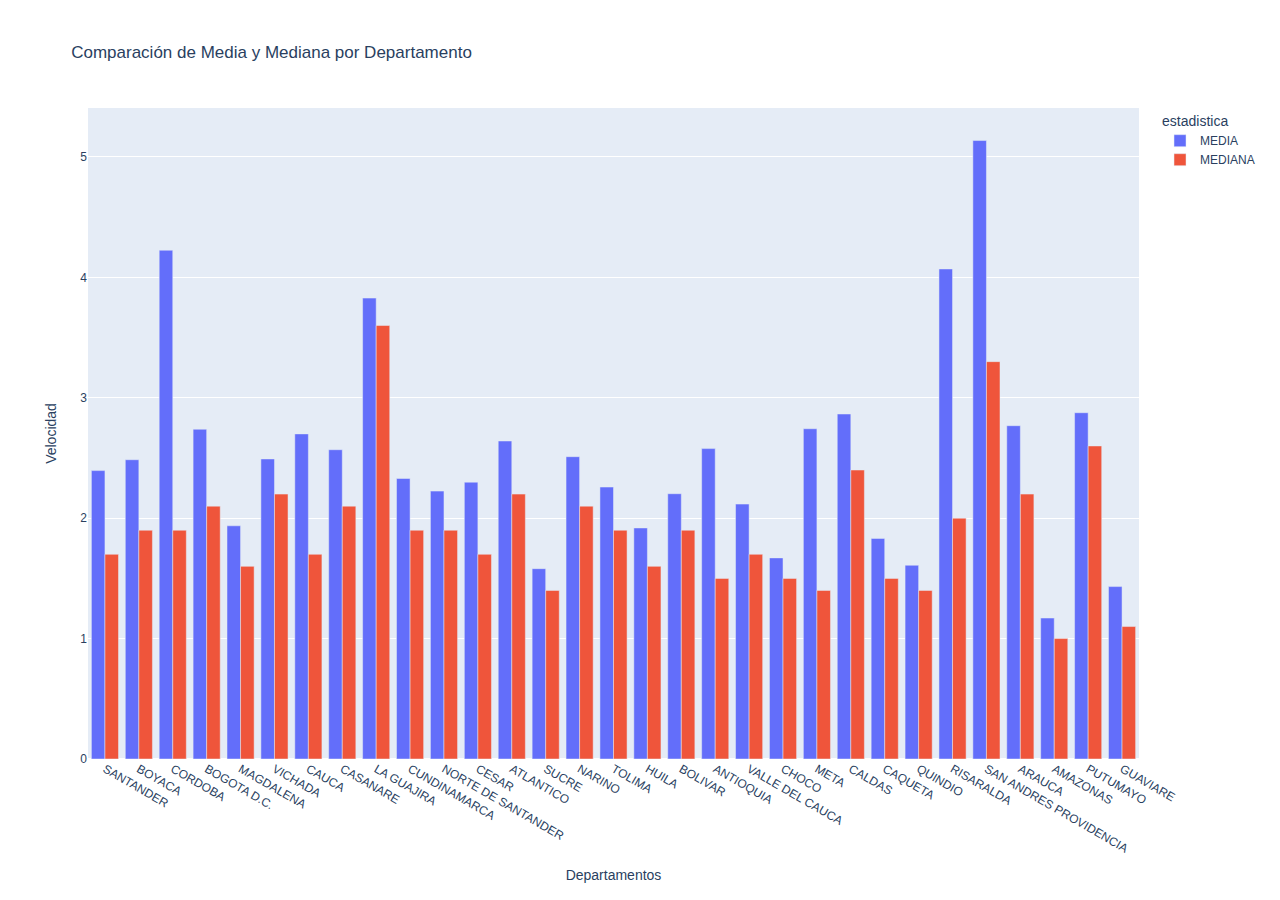
